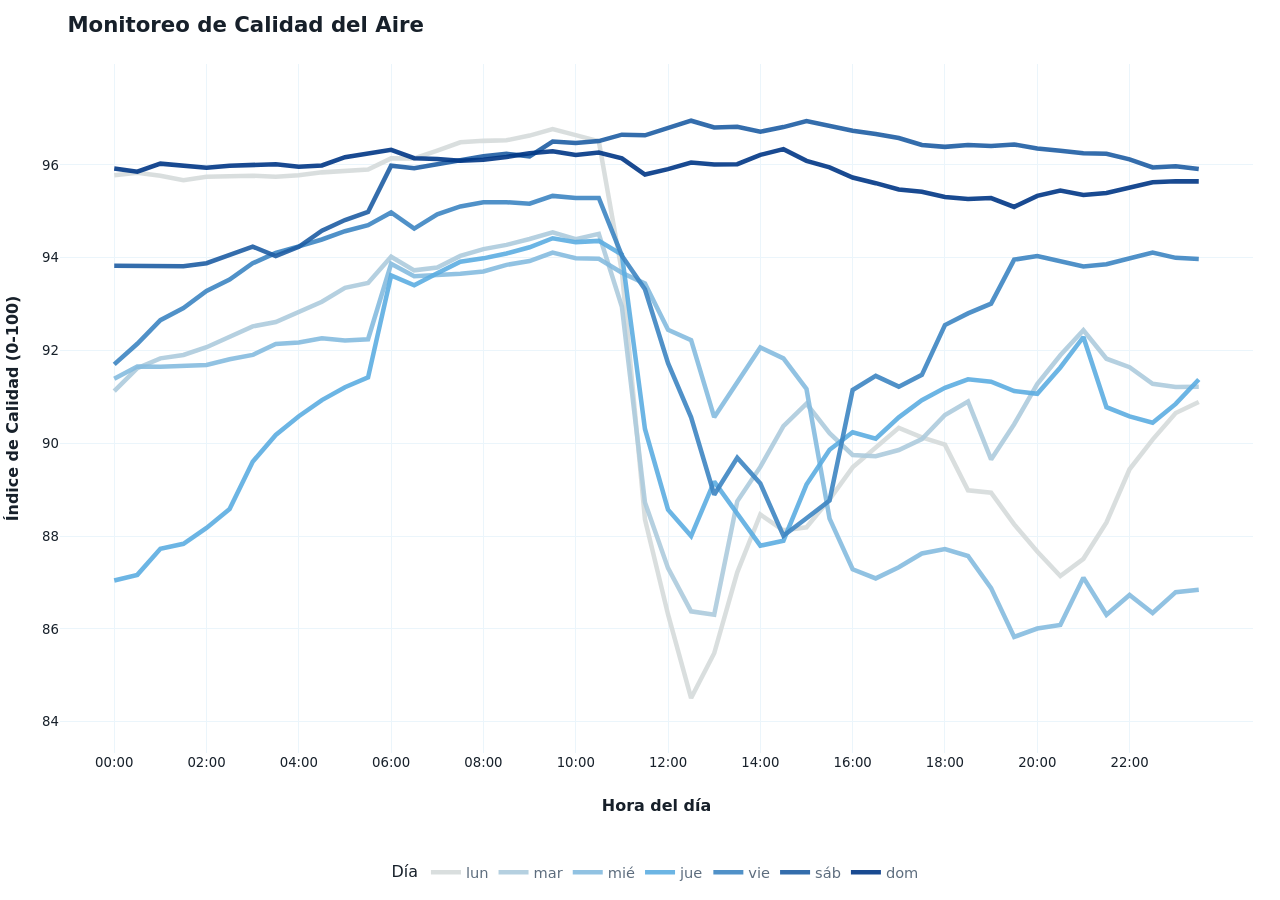
==== results/grafico_calidad_aire_sala7.html @ f031803d "Charts of results." ====
<!DOCTYPE html>
<html>
<head>
<meta charset="utf-8" />
<title>plotly</title>
<style type="text/css">@layer htmltools {
.html-fill-container {
display: flex;
flex-direction: column;

min-height: 0;
min-width: 0;
}
.html-fill-container > .html-fill-item {

flex: 1 1 auto;
min-height: 0;
min-width: 0;
}
.html-fill-container > :not(.html-fill-item) {

flex: 0 0 auto;
}
}
</style>
<script>(function() {
  // If window.HTMLWidgets is already defined, then use it; otherwise create a
  // new object. This allows preceding code to set options that affect the
  // initialization process (though none currently exist).
  window.HTMLWidgets = window.HTMLWidgets || {};

  // See if we're running in a viewer pane. If not, we're in a web browser.
  var viewerMode = window.HTMLWidgets.viewerMode =
      /\bviewer_pane=1\b/.test(window.location);

  // See if we're running in Shiny mode. If not, it's a static document.
  // Note that static widgets can appear in both Shiny and static modes, but
  // obviously, Shiny widgets can only appear in Shiny apps/documents.
  var shinyMode = window.HTMLWidgets.shinyMode =
      typeof(window.Shiny) !== "undefined" && !!window.Shiny.outputBindings;

  // We can't count on jQuery being available, so we implement our own
  // version if necessary.
  function querySelectorAll(scope, selector) {
    if (typeof(jQuery) !== "undefined" && scope instanceof jQuery) {
      return scope.find(selector);
    }
    if (scope.querySelectorAll) {
      return scope.querySelectorAll(selector);
    }
  }

  function asArray(value) {
    if (value === null)
      return [];
    if ($.isArray(value))
      return value;
    return [value];
  }

  // Implement jQuery's extend
  function extend(target /*, ... */) {
    if (arguments.length == 1) {
      return target;
    }
    for (var i = 1; i < arguments.length; i++) {
      var source = arguments[i];
      for (var prop in source) {
        if (source.hasOwnProperty(prop)) {
          target[prop] = source[prop];
        }
      }
    }
    return target;
  }

  // IE8 doesn't support Array.forEach.
  function forEach(values, callback, thisArg) {
    if (values.forEach) {
      values.forEach(callback, thisArg);
    } else {
      for (var i = 0; i < values.length; i++) {
        callback.call(thisArg, values[i], i, values);
      }
    }
  }

  // Replaces the specified method with the return value of funcSource.
  //
  // Note that funcSource should not BE the new method, it should be a function
  // that RETURNS the new method. funcSource receives a single argument that is
  // the overridden method, it can be called from the new method. The overridden
  // method can be called like a regular function, it has the target permanently
  // bound to it so "this" will work correctly.
  function overrideMethod(target, methodName, funcSource) {
    var superFunc = target[methodName] || function() {};
    var superFuncBound = function() {
      return superFunc.apply(target, arguments);
    };
    target[methodName] = funcSource(superFuncBound);
  }

  // Add a method to delegator that, when invoked, calls
  // delegatee.methodName. If there is no such method on
  // the delegatee, but there was one on delegator before
  // delegateMethod was called, then the original version
  // is invoked instead.
  // For example:
  //
  // var a = {
  //   method1: function() { console.log('a1'); }
  //   method2: function() { console.log('a2'); }
  // };
  // var b = {
  //   method1: function() { console.log('b1'); }
  // };
  // delegateMethod(a, b, "method1");
  // delegateMethod(a, b, "method2");
  // a.method1();
  // a.method2();
  //
  // The output would be "b1", "a2".
  function delegateMethod(delegator, delegatee, methodName) {
    var inherited = delegator[methodName];
    delegator[methodName] = function() {
      var target = delegatee;
      var method = delegatee[methodName];

      // The method doesn't exist on the delegatee. Instead,
      // call the method on the delegator, if it exists.
      if (!method) {
        target = delegator;
        method = inherited;
      }

      if (method) {
        return method.apply(target, arguments);
      }
    };
  }

  // Implement a vague facsimilie of jQuery's data method
  function elementData(el, name, value) {
    if (arguments.length == 2) {
      return el["htmlwidget_data_" + name];
    } else if (arguments.length == 3) {
      el["htmlwidget_data_" + name] = value;
      return el;
    } else {
      throw new Error("Wrong number of arguments for elementData: " +
        arguments.length);
    }
  }

  // http://stackoverflow.com/questions/3446170/escape-string-for-use-in-javascript-regex
  function escapeRegExp(str) {
    return str.replace(/[\-\[\]\/\{\}\(\)\*\+\?\.\\\^\$\|]/g, "\\$&");
  }

  function hasClass(el, className) {
    var re = new RegExp("\\b" + escapeRegExp(className) + "\\b");
    return re.test(el.className);
  }

  // elements - array (or array-like object) of HTML elements
  // className - class name to test for
  // include - if true, only return elements with given className;
  //   if false, only return elements *without* given className
  function filterByClass(elements, className, include) {
    var results = [];
    for (var i = 0; i < elements.length; i++) {
      if (hasClass(elements[i], className) == include)
        results.push(elements[i]);
    }
    return results;
  }

  function on(obj, eventName, func) {
    if (obj.addEventListener) {
      obj.addEventListener(eventName, func, false);
    } else if (obj.attachEvent) {
      obj.attachEvent(eventName, func);
    }
  }

  function off(obj, eventName, func) {
    if (obj.removeEventListener)
      obj.removeEventListener(eventName, func, false);
    else if (obj.detachEvent) {
      obj.detachEvent(eventName, func);
    }
  }

  // Translate array of values to top/right/bottom/left, as usual with
  // the "padding" CSS property
  // https://developer.mozilla.org/en-US/docs/Web/CSS/padding
  function unpackPadding(value) {
    if (typeof(value) === "number")
      value = [value];
    if (value.length === 1) {
      return {top: value[0], right: value[0], bottom: value[0], left: value[0]};
    }
    if (value.length === 2) {
      return {top: value[0], right: value[1], bottom: value[0], left: value[1]};
    }
    if (value.length === 3) {
      return {top: value[0], right: value[1], bottom: value[2], left: value[1]};
    }
    if (value.length === 4) {
      return {top: value[0], right: value[1], bottom: value[2], left: value[3]};
    }
  }

  // Convert an unpacked padding object to a CSS value
  function paddingToCss(paddingObj) {
    return paddingObj.top + "px " + paddingObj.right + "px " + paddingObj.bottom + "px " + paddingObj.left + "px";
  }

  // Makes a number suitable for CSS
  function px(x) {
    if (typeof(x) === "number")
      return x + "px";
    else
      return x;
  }

  // Retrieves runtime widget sizing information for an element.
  // The return value is either null, or an object with fill, padding,
  // defaultWidth, defaultHeight fields.
  function sizingPolicy(el) {
    var sizingEl = document.querySelector("script[data-for='" + el.id + "'][type='application/htmlwidget-sizing']");
    if (!sizingEl)
      return null;
    var sp = JSON.parse(sizingEl.textContent || sizingEl.text || "{}");
    if (viewerMode) {
      return sp.viewer;
    } else {
      return sp.browser;
    }
  }

  // @param tasks Array of strings (or falsy value, in which case no-op).
  //   Each element must be a valid JavaScript expression that yields a
  //   function. Or, can be an array of objects with "code" and "data"
  //   properties; in this case, the "code" property should be a string
  //   of JS that's an expr that yields a function, and "data" should be
  //   an object that will be added as an additional argument when that
  //   function is called.
  // @param target The object that will be "this" for each function
  //   execution.
  // @param args Array of arguments to be passed to the functions. (The
  //   same arguments will be passed to all functions.)
  function evalAndRun(tasks, target, args) {
    if (tasks) {
      forEach(tasks, function(task) {
        var theseArgs = args;
        if (typeof(task) === "object") {
          theseArgs = theseArgs.concat([task.data]);
          task = task.code;
        }
        var taskFunc = tryEval(task);
        if (typeof(taskFunc) !== "function") {
          throw new Error("Task must be a function! Source:\n" + task);
        }
        taskFunc.apply(target, theseArgs);
      });
    }
  }

  // Attempt eval() both with and without enclosing in parentheses.
  // Note that enclosing coerces a function declaration into
  // an expression that eval() can parse
  // (otherwise, a SyntaxError is thrown)
  function tryEval(code) {
    var result = null;
    try {
      result = eval("(" + code + ")");
    } catch(error) {
      if (!(error instanceof SyntaxError)) {
        throw error;
      }
      try {
        result = eval(code);
      } catch(e) {
        if (e instanceof SyntaxError) {
          throw error;
        } else {
          throw e;
        }
      }
    }
    return result;
  }

  function initSizing(el) {
    var sizing = sizingPolicy(el);
    if (!sizing)
      return;

    var cel = document.getElementById("htmlwidget_container");
    if (!cel)
      return;

    if (typeof(sizing.padding) !== "undefined") {
      document.body.style.margin = "0";
      document.body.style.padding = paddingToCss(unpackPadding(sizing.padding));
    }

    if (sizing.fill) {
      document.body.style.overflow = "hidden";
      document.body.style.width = "100%";
      document.body.style.height = "100%";
      document.documentElement.style.width = "100%";
      document.documentElement.style.height = "100%";
      cel.style.position = "absolute";
      var pad = unpackPadding(sizing.padding);
      cel.style.top = pad.top + "px";
      cel.style.right = pad.right + "px";
      cel.style.bottom = pad.bottom + "px";
      cel.style.left = pad.left + "px";
      el.style.width = "100%";
      el.style.height = "100%";

      return {
        getWidth: function() { return cel.getBoundingClientRect().width; },
        getHeight: function() { return cel.getBoundingClientRect().height; }
      };

    } else {
      el.style.width = px(sizing.width);
      el.style.height = px(sizing.height);

      return {
        getWidth: function() { return cel.getBoundingClientRect().width; },
        getHeight: function() { return cel.getBoundingClientRect().height; }
      };
    }
  }

  // Default implementations for methods
  var defaults = {
    find: function(scope) {
      return querySelectorAll(scope, "." + this.name);
    },
    renderError: function(el, err) {
      var $el = $(el);

      this.clearError(el);

      // Add all these error classes, as Shiny does
      var errClass = "shiny-output-error";
      if (err.type !== null) {
        // use the classes of the error condition as CSS class names
        errClass = errClass + " " + $.map(asArray(err.type), function(type) {
          return errClass + "-" + type;
        }).join(" ");
      }
      errClass = errClass + " htmlwidgets-error";

      // Is el inline or block? If inline or inline-block, just display:none it
      // and add an inline error.
      var display = $el.css("display");
      $el.data("restore-display-mode", display);

      if (display === "inline" || display === "inline-block") {
        $el.hide();
        if (err.message !== "") {
          var errorSpan = $("<span>").addClass(errClass);
          errorSpan.text(err.message);
          $el.after(errorSpan);
        }
      } else if (display === "block") {
        // If block, add an error just after the el, set visibility:none on the
        // el, and position the error to be on top of the el.
        // Mark it with a unique ID and CSS class so we can remove it later.
        $el.css("visibility", "hidden");
        if (err.message !== "") {
          var errorDiv = $("<div>").addClass(errClass).css("position", "absolute")
            .css("top", el.offsetTop)
            .css("left", el.offsetLeft)
            // setting width can push out the page size, forcing otherwise
            // unnecessary scrollbars to appear and making it impossible for
            // the element to shrink; so use max-width instead
            .css("maxWidth", el.offsetWidth)
            .css("height", el.offsetHeight);
          errorDiv.text(err.message);
          $el.after(errorDiv);

          // Really dumb way to keep the size/position of the error in sync with
          // the parent element as the window is resized or whatever.
          var intId = setInterval(function() {
            if (!errorDiv[0].parentElement) {
              clearInterval(intId);
              return;
            }
            errorDiv
              .css("top", el.offsetTop)
              .css("left", el.offsetLeft)
              .css("maxWidth", el.offsetWidth)
              .css("height", el.offsetHeight);
          }, 500);
        }
      }
    },
    clearError: function(el) {
      var $el = $(el);
      var display = $el.data("restore-display-mode");
      $el.data("restore-display-mode", null);

      if (display === "inline" || display === "inline-block") {
        if (display)
          $el.css("display", display);
        $(el.nextSibling).filter(".htmlwidgets-error").remove();
      } else if (display === "block"){
        $el.css("visibility", "inherit");
        $(el.nextSibling).filter(".htmlwidgets-error").remove();
      }
    },
    sizing: {}
  };

  // Called by widget bindings to register a new type of widget. The definition
  // object can contain the following properties:
  // - name (required) - A string indicating the binding name, which will be
  //   used by default as the CSS classname to look for.
  // - initialize (optional) - A function(el) that will be called once per
  //   widget element; if a value is returned, it will be passed as the third
  //   value to renderValue.
  // - renderValue (required) - A function(el, data, initValue) that will be
  //   called with data. Static contexts will cause this to be called once per
  //   element; Shiny apps will cause this to be called multiple times per
  //   element, as the data changes.
  window.HTMLWidgets.widget = function(definition) {
    if (!definition.name) {
      throw new Error("Widget must have a name");
    }
    if (!definition.type) {
      throw new Error("Widget must have a type");
    }
    // Currently we only support output widgets
    if (definition.type !== "output") {
      throw new Error("Unrecognized widget type '" + definition.type + "'");
    }
    // TODO: Verify that .name is a valid CSS classname

    // Support new-style instance-bound definitions. Old-style class-bound
    // definitions have one widget "object" per widget per type/class of
    // widget; the renderValue and resize methods on such widget objects
    // take el and instance arguments, because the widget object can't
    // store them. New-style instance-bound definitions have one widget
    // object per widget instance; the definition that's passed in doesn't
    // provide renderValue or resize methods at all, just the single method
    //   factory(el, width, height)
    // which returns an object that has renderValue(x) and resize(w, h).
    // This enables a far more natural programming style for the widget
    // author, who can store per-instance state using either OO-style
    // instance fields or functional-style closure variables (I guess this
    // is in contrast to what can only be called C-style pseudo-OO which is
    // what we required before).
    if (definition.factory) {
      definition = createLegacyDefinitionAdapter(definition);
    }

    if (!definition.renderValue) {
      throw new Error("Widget must have a renderValue function");
    }

    // For static rendering (non-Shiny), use a simple widget registration
    // scheme. We also use this scheme for Shiny apps/documents that also
    // contain static widgets.
    window.HTMLWidgets.widgets = window.HTMLWidgets.widgets || [];
    // Merge defaults into the definition; don't mutate the original definition.
    var staticBinding = extend({}, defaults, definition);
    overrideMethod(staticBinding, "find", function(superfunc) {
      return function(scope) {
        var results = superfunc(scope);
        // Filter out Shiny outputs, we only want the static kind
        return filterByClass(results, "html-widget-output", false);
      };
    });
    window.HTMLWidgets.widgets.push(staticBinding);

    if (shinyMode) {
      // Shiny is running. Register the definition with an output binding.
      // The definition itself will not be the output binding, instead
      // we will make an output binding object that delegates to the
      // definition. This is because we foolishly used the same method
      // name (renderValue) for htmlwidgets definition and Shiny bindings
      // but they actually have quite different semantics (the Shiny
      // bindings receive data that includes lots of metadata that it
      // strips off before calling htmlwidgets renderValue). We can't
      // just ignore the difference because in some widgets it's helpful
      // to call this.renderValue() from inside of resize(), and if
      // we're not delegating, then that call will go to the Shiny
      // version instead of the htmlwidgets version.

      // Merge defaults with definition, without mutating either.
      var bindingDef = extend({}, defaults, definition);

      // This object will be our actual Shiny binding.
      var shinyBinding = new Shiny.OutputBinding();

      // With a few exceptions, we'll want to simply use the bindingDef's
      // version of methods if they are available, otherwise fall back to
      // Shiny's defaults. NOTE: If Shiny's output bindings gain additional
      // methods in the future, and we want them to be overrideable by
      // HTMLWidget binding definitions, then we'll need to add them to this
      // list.
      delegateMethod(shinyBinding, bindingDef, "getId");
      delegateMethod(shinyBinding, bindingDef, "onValueChange");
      delegateMethod(shinyBinding, bindingDef, "onValueError");
      delegateMethod(shinyBinding, bindingDef, "renderError");
      delegateMethod(shinyBinding, bindingDef, "clearError");
      delegateMethod(shinyBinding, bindingDef, "showProgress");

      // The find, renderValue, and resize are handled differently, because we
      // want to actually decorate the behavior of the bindingDef methods.

      shinyBinding.find = function(scope) {
        var results = bindingDef.find(scope);

        // Only return elements that are Shiny outputs, not static ones
        var dynamicResults = results.filter(".html-widget-output");

        // It's possible that whatever caused Shiny to think there might be
        // new dynamic outputs, also caused there to be new static outputs.
        // Since there might be lots of different htmlwidgets bindings, we
        // schedule execution for later--no need to staticRender multiple
        // times.
        if (results.length !== dynamicResults.length)
          scheduleStaticRender();

        return dynamicResults;
      };

      // Wrap renderValue to handle initialization, which unfortunately isn't
      // supported natively by Shiny at the time of this writing.

      shinyBinding.renderValue = function(el, data) {
        Shiny.renderDependencies(data.deps);
        // Resolve strings marked as javascript literals to objects
        if (!(data.evals instanceof Array)) data.evals = [data.evals];
        for (var i = 0; data.evals && i < data.evals.length; i++) {
          window.HTMLWidgets.evaluateStringMember(data.x, data.evals[i]);
        }
        if (!bindingDef.renderOnNullValue) {
          if (data.x === null) {
            el.style.visibility = "hidden";
            return;
          } else {
            el.style.visibility = "inherit";
          }
        }
        if (!elementData(el, "initialized")) {
          initSizing(el);

          elementData(el, "initialized", true);
          if (bindingDef.initialize) {
            var rect = el.getBoundingClientRect();
            var result = bindingDef.initialize(el, rect.width, rect.height);
            elementData(el, "init_result", result);
          }
        }
        bindingDef.renderValue(el, data.x, elementData(el, "init_result"));
        evalAndRun(data.jsHooks.render, elementData(el, "init_result"), [el, data.x]);
      };

      // Only override resize if bindingDef implements it
      if (bindingDef.resize) {
        shinyBinding.resize = function(el, width, height) {
          // Shiny can call resize before initialize/renderValue have been
          // called, which doesn't make sense for widgets.
          if (elementData(el, "initialized")) {
            bindingDef.resize(el, width, height, elementData(el, "init_result"));
          }
        };
      }

      Shiny.outputBindings.register(shinyBinding, bindingDef.name);
    }
  };

  var scheduleStaticRenderTimerId = null;
  function scheduleStaticRender() {
    if (!scheduleStaticRenderTimerId) {
      scheduleStaticRenderTimerId = setTimeout(function() {
        scheduleStaticRenderTimerId = null;
        window.HTMLWidgets.staticRender();
      }, 1);
    }
  }

  // Render static widgets after the document finishes loading
  // Statically render all elements that are of this widget's class
  window.HTMLWidgets.staticRender = function() {
    var bindings = window.HTMLWidgets.widgets || [];
    forEach(bindings, function(binding) {
      var matches = binding.find(document.documentElement);
      forEach(matches, function(el) {
        var sizeObj = initSizing(el, binding);

        var getSize = function(el) {
          if (sizeObj) {
            return {w: sizeObj.getWidth(), h: sizeObj.getHeight()}
          } else {
            var rect = el.getBoundingClientRect();
            return {w: rect.width, h: rect.height}
          }
        };

        if (hasClass(el, "html-widget-static-bound"))
          return;
        el.className = el.className + " html-widget-static-bound";

        var initResult;
        if (binding.initialize) {
          var size = getSize(el);
          initResult = binding.initialize(el, size.w, size.h);
          elementData(el, "init_result", initResult);
        }

        if (binding.resize) {
          var lastSize = getSize(el);
          var resizeHandler = function(e) {
            var size = getSize(el);
            if (size.w === 0 && size.h === 0)
              return;
            if (size.w === lastSize.w && size.h === lastSize.h)
              return;
            lastSize = size;
            binding.resize(el, size.w, size.h, initResult);
          };

          on(window, "resize", resizeHandler);

          // This is needed for cases where we're running in a Shiny
          // app, but the widget itself is not a Shiny output, but
          // rather a simple static widget. One example of this is
          // an rmarkdown document that has runtime:shiny and widget
          // that isn't in a render function. Shiny only knows to
          // call resize handlers for Shiny outputs, not for static
          // widgets, so we do it ourselves.
          if (window.jQuery) {
            window.jQuery(document).on(
              "shown.htmlwidgets shown.bs.tab.htmlwidgets shown.bs.collapse.htmlwidgets",
              resizeHandler
            );
            window.jQuery(document).on(
              "hidden.htmlwidgets hidden.bs.tab.htmlwidgets hidden.bs.collapse.htmlwidgets",
              resizeHandler
            );
          }

          // This is needed for the specific case of ioslides, which
          // flips slides between display:none and display:block.
          // Ideally we would not have to have ioslide-specific code
          // here, but rather have ioslides raise a generic event,
          // but the rmarkdown package just went to CRAN so the
          // window to getting that fixed may be long.
          if (window.addEventListener) {
            // It's OK to limit this to window.addEventListener
            // browsers because ioslides itself only supports
            // such browsers.
            on(document, "slideenter", resizeHandler);
            on(document, "slideleave", resizeHandler);
          }
        }

        var scriptData = document.querySelector("script[data-for='" + el.id + "'][type='application/json']");
        if (scriptData) {
          var data = JSON.parse(scriptData.textContent || scriptData.text);
          // Resolve strings marked as javascript literals to objects
          if (!(data.evals instanceof Array)) data.evals = [data.evals];
          for (var k = 0; data.evals && k < data.evals.length; k++) {
            window.HTMLWidgets.evaluateStringMember(data.x, data.evals[k]);
          }
          binding.renderValue(el, data.x, initResult);
          evalAndRun(data.jsHooks.render, initResult, [el, data.x]);
        }
      });
    });

    invokePostRenderHandlers();
  }


  function has_jQuery3() {
    if (!window.jQuery) {
      return false;
    }
    var $version = window.jQuery.fn.jquery;
    var $major_version = parseInt($version.split(".")[0]);
    return $major_version >= 3;
  }

  /*
  / Shiny 1.4 bumped jQuery from 1.x to 3.x which means jQuery's
  / on-ready handler (i.e., $(fn)) is now asyncronous (i.e., it now
  / really means $(setTimeout(fn)).
  / https://jquery.com/upgrade-guide/3.0/#breaking-change-document-ready-handlers-are-now-asynchronous
  /
  / Since Shiny uses $() to schedule initShiny, shiny>=1.4 calls initShiny
  / one tick later than it did before, which means staticRender() is
  / called renderValue() earlier than (advanced) widget authors might be expecting.
  / https://github.com/rstudio/shiny/issues/2630
  /
  / For a concrete example, leaflet has some methods (e.g., updateBounds)
  / which reference Shiny methods registered in initShiny (e.g., setInputValue).
  / Since leaflet is privy to this life-cycle, it knows to use setTimeout() to
  / delay execution of those methods (until Shiny methods are ready)
  / https://github.com/rstudio/leaflet/blob/18ec981/javascript/src/index.js#L266-L268
  /
  / Ideally widget authors wouldn't need to use this setTimeout() hack that
  / leaflet uses to call Shiny methods on a staticRender(). In the long run,
  / the logic initShiny should be broken up so that method registration happens
  / right away, but binding happens later.
  */
  function maybeStaticRenderLater() {
    if (shinyMode && has_jQuery3()) {
      window.jQuery(window.HTMLWidgets.staticRender);
    } else {
      window.HTMLWidgets.staticRender();
    }
  }

  if (document.addEventListener) {
    document.addEventListener("DOMContentLoaded", function() {
      document.removeEventListener("DOMContentLoaded", arguments.callee, false);
      maybeStaticRenderLater();
    }, false);
  } else if (document.attachEvent) {
    document.attachEvent("onreadystatechange", function() {
      if (document.readyState === "complete") {
        document.detachEvent("onreadystatechange", arguments.callee);
        maybeStaticRenderLater();
      }
    });
  }


  window.HTMLWidgets.getAttachmentUrl = function(depname, key) {
    // If no key, default to the first item
    if (typeof(key) === "undefined")
      key = 1;

    var link = document.getElementById(depname + "-" + key + "-attachment");
    if (!link) {
      throw new Error("Attachment " + depname + "/" + key + " not found in document");
    }
    return link.getAttribute("href");
  };

  window.HTMLWidgets.dataframeToD3 = function(df) {
    var names = [];
    var length;
    for (var name in df) {
        if (df.hasOwnProperty(name))
            names.push(name);
        if (typeof(df[name]) !== "object" || typeof(df[name].length) === "undefined") {
            throw new Error("All fields must be arrays");
        } else if (typeof(length) !== "undefined" && length !== df[name].length) {
            throw new Error("All fields must be arrays of the same length");
        }
        length = df[name].length;
    }
    var results = [];
    var item;
    for (var row = 0; row < length; row++) {
        item = {};
        for (var col = 0; col < names.length; col++) {
            item[names[col]] = df[names[col]][row];
        }
        results.push(item);
    }
    return results;
  };

  window.HTMLWidgets.transposeArray2D = function(array) {
      if (array.length === 0) return array;
      var newArray = array[0].map(function(col, i) {
          return array.map(function(row) {
              return row[i]
          })
      });
      return newArray;
  };
  // Split value at splitChar, but allow splitChar to be escaped
  // using escapeChar. Any other characters escaped by escapeChar
  // will be included as usual (including escapeChar itself).
  function splitWithEscape(value, splitChar, escapeChar) {
    var results = [];
    var escapeMode = false;
    var currentResult = "";
    for (var pos = 0; pos < value.length; pos++) {
      if (!escapeMode) {
        if (value[pos] === splitChar) {
          results.push(currentResult);
          currentResult = "";
        } else if (value[pos] === escapeChar) {
          escapeMode = true;
        } else {
          currentResult += value[pos];
        }
      } else {
        currentResult += value[pos];
        escapeMode = false;
      }
    }
    if (currentResult !== "") {
      results.push(currentResult);
    }
    return results;
  }
  // Function authored by Yihui/JJ Allaire
  window.HTMLWidgets.evaluateStringMember = function(o, member) {
    var parts = splitWithEscape(member, '.', '\\');
    for (var i = 0, l = parts.length; i < l; i++) {
      var part = parts[i];
      // part may be a character or 'numeric' member name
      if (o !== null && typeof o === "object" && part in o) {
        if (i == (l - 1)) { // if we are at the end of the line then evalulate
          if (typeof o[part] === "string")
            o[part] = tryEval(o[part]);
        } else { // otherwise continue to next embedded object
          o = o[part];
        }
      }
    }
  };

  // Retrieve the HTMLWidget instance (i.e. the return value of an
  // HTMLWidget binding's initialize() or factory() function)
  // associated with an element, or null if none.
  window.HTMLWidgets.getInstance = function(el) {
    return elementData(el, "init_result");
  };

  // Finds the first element in the scope that matches the selector,
  // and returns the HTMLWidget instance (i.e. the return value of
  // an HTMLWidget binding's initialize() or factory() function)
  // associated with that element, if any. If no element matches the
  // selector, or the first matching element has no HTMLWidget
  // instance associated with it, then null is returned.
  //
  // The scope argument is optional, and defaults to window.document.
  window.HTMLWidgets.find = function(scope, selector) {
    if (arguments.length == 1) {
      selector = scope;
      scope = document;
    }

    var el = scope.querySelector(selector);
    if (el === null) {
      return null;
    } else {
      return window.HTMLWidgets.getInstance(el);
    }
  };

  // Finds all elements in the scope that match the selector, and
  // returns the HTMLWidget instances (i.e. the return values of
  // an HTMLWidget binding's initialize() or factory() function)
  // associated with the elements, in an array. If elements that
  // match the selector don't have an associated HTMLWidget
  // instance, the returned array will contain nulls.
  //
  // The scope argument is optional, and defaults to window.document.
  window.HTMLWidgets.findAll = function(scope, selector) {
    if (arguments.length == 1) {
      selector = scope;
      scope = document;
    }

    var nodes = scope.querySelectorAll(selector);
    var results = [];
    for (var i = 0; i < nodes.length; i++) {
      results.push(window.HTMLWidgets.getInstance(nodes[i]));
    }
    return results;
  };

  var postRenderHandlers = [];
  function invokePostRenderHandlers() {
    while (postRenderHandlers.length) {
      var handler = postRenderHandlers.shift();
      if (handler) {
        handler();
      }
    }
  }

  // Register the given callback function to be invoked after the
  // next time static widgets are rendered.
  window.HTMLWidgets.addPostRenderHandler = function(callback) {
    postRenderHandlers.push(callback);
  };

  // Takes a new-style instance-bound definition, and returns an
  // old-style class-bound definition. This saves us from having
  // to rewrite all the logic in this file to accomodate both
  // types of definitions.
  function createLegacyDefinitionAdapter(defn) {
    var result = {
      name: defn.name,
      type: defn.type,
      initialize: function(el, width, height) {
        return defn.factory(el, width, height);
      },
      renderValue: function(el, x, instance) {
        return instance.renderValue(x);
      },
      resize: function(el, width, height, instance) {
        return instance.resize(width, height);
      }
    };

    if (defn.find)
      result.find = defn.find;
    if (defn.renderError)
      result.renderError = defn.renderError;
    if (defn.clearError)
      result.clearError = defn.clearError;

    return result;
  }
})();
</script>
<script>
HTMLWidgets.widget({
  name: "plotly",
  type: "output",

  initialize: function(el, width, height) {
    return {};
  },

  resize: function(el, width, height, instance) {
    if (instance.autosize) {
      var width = instance.width || width;
      var height = instance.height || height;
      Plotly.relayout(el.id, {width: width, height: height});
    }
  },  
  
  renderValue: function(el, x, instance) {
    
    // Plotly.relayout() mutates the plot input object, so make sure to 
    // keep a reference to the user-supplied width/height *before*
    // we call Plotly.plot();
    var lay = x.layout || {};
    instance.width = lay.width;
    instance.height = lay.height;
    instance.autosize = lay.autosize || true;
    
    /* 
    / 'inform the world' about highlighting options this is so other
    / crosstalk libraries have a chance to respond to special settings 
    / such as persistent selection. 
    / AFAIK, leaflet is the only library with such intergration
    / https://github.com/rstudio/leaflet/pull/346/files#diff-ad0c2d51ce5fdf8c90c7395b102f4265R154
    */
    var ctConfig = crosstalk.var('plotlyCrosstalkOpts').set(x.highlight);
      
    if (typeof(window) !== "undefined") {
      // make sure plots don't get created outside the network (for on-prem)
      window.PLOTLYENV = window.PLOTLYENV || {};
      window.PLOTLYENV.BASE_URL = x.base_url;
      
      // Enable persistent selection when shift key is down
      // https://stackoverflow.com/questions/1828613/check-if-a-key-is-down
      var persistOnShift = function(e) {
        if (!e) window.event;
        if (e.shiftKey) { 
          x.highlight.persistent = true; 
          x.highlight.persistentShift = true;
        } else {
          x.highlight.persistent = false; 
          x.highlight.persistentShift = false;
        }
      };
      
      // Only relevant if we haven't forced persistent mode at command line
      if (!x.highlight.persistent) {
        window.onmousemove = persistOnShift;
      }
    }

    var graphDiv = document.getElementById(el.id);
    
    // TODO: move the control panel injection strategy inside here...
    HTMLWidgets.addPostRenderHandler(function() {
      
      // lower the z-index of the modebar to prevent it from highjacking hover
      // (TODO: do this via CSS?)
      // https://github.com/ropensci/plotly/issues/956
      // https://www.w3schools.com/jsref/prop_style_zindex.asp
      var modebars = document.querySelectorAll(".js-plotly-plot .plotly .modebar");
      for (var i = 0; i < modebars.length; i++) {
        modebars[i].style.zIndex = 1;
      }
    });
      
      // inject a "control panel" holding selectize/dynamic color widget(s)
    if ((x.selectize || x.highlight.dynamic) && !instance.plotly) {
      var flex = document.createElement("div");
      flex.class = "plotly-crosstalk-control-panel";
      flex.style = "display: flex; flex-wrap: wrap";
      
      // inject the colourpicker HTML container into the flexbox
      if (x.highlight.dynamic) {
        var pickerDiv = document.createElement("div");
        
        var pickerInput = document.createElement("input");
        pickerInput.id = el.id + "-colourpicker";
        pickerInput.placeholder = "asdasd";
        
        var pickerLabel = document.createElement("label");
        pickerLabel.for = pickerInput.id;
        pickerLabel.innerHTML = "Brush color&nbsp;&nbsp;";
        
        pickerDiv.appendChild(pickerLabel);
        pickerDiv.appendChild(pickerInput);
        flex.appendChild(pickerDiv);
      }
      
      // inject selectize HTML containers (one for every crosstalk group)
      if (x.selectize) {
        var ids = Object.keys(x.selectize);
        
        for (var i = 0; i < ids.length; i++) {
          var container = document.createElement("div");
          container.id = ids[i];
          container.style = "width: 80%; height: 10%";
          container.class = "form-group crosstalk-input-plotly-highlight";
          
          var label = document.createElement("label");
          label.for = ids[i];
          label.innerHTML = x.selectize[ids[i]].group;
          label.class = "control-label";
          
          var selectDiv = document.createElement("div");
          var select = document.createElement("select");
          select.multiple = true;
          
          selectDiv.appendChild(select);
          container.appendChild(label);
          container.appendChild(selectDiv);
          flex.appendChild(container);
        }
      }
      
      // finally, insert the flexbox inside the htmlwidget container,
      // but before the plotly graph div
      graphDiv.parentElement.insertBefore(flex, graphDiv);
      
      if (x.highlight.dynamic) {
        var picker = $("#" + pickerInput.id);
        var colors = x.highlight.color || [];
        // TODO: let users specify options?
        var opts = {
          value: colors[0],
          showColour: "both",
          palette: "limited",
          allowedCols: colors.join(" "),
          width: "20%",
          height: "10%"
        };
        picker.colourpicker({changeDelay: 0});
        picker.colourpicker("settings", opts);
        picker.colourpicker("value", opts.value);
        // inform crosstalk about a change in the current selection colour
        var grps = x.highlight.ctGroups || [];
        for (var i = 0; i < grps.length; i++) {
          crosstalk.group(grps[i]).var('plotlySelectionColour')
            .set(picker.colourpicker('value'));
        }
        picker.on("change", function() {
          for (var i = 0; i < grps.length; i++) {
            crosstalk.group(grps[i]).var('plotlySelectionColour')
              .set(picker.colourpicker('value'));
          }
        });
      }
    }
    
    // if no plot exists yet, create one with a particular configuration
    if (!instance.plotly) {
      
      var plot = Plotly.newPlot(graphDiv, x);
      instance.plotly = true;
      
    } else if (x.layout.transition) {
      
      var plot = Plotly.react(graphDiv, x);
    
    } else {
      
      // this is essentially equivalent to Plotly.newPlot(), but avoids creating 
      // a new webgl context
      // https://github.com/plotly/plotly.js/blob/2b24f9def901831e61282076cf3f835598d56f0e/src/plot_api/plot_api.js#L531-L532

      // TODO: restore crosstalk selections?
      Plotly.purge(graphDiv);
      // TODO: why is this necessary to get crosstalk working?
      graphDiv.data = undefined;
      graphDiv.layout = undefined;
      var plot = Plotly.newPlot(graphDiv, x);
    }
    
    // Trigger plotly.js calls defined via `plotlyProxy()`
    plot.then(function() {
      if (HTMLWidgets.shinyMode) {
        Shiny.addCustomMessageHandler("plotly-calls", function(msg) {
          var gd = document.getElementById(msg.id);
          if (!gd) {
            throw new Error("Couldn't find plotly graph with id: " + msg.id);
          }
          // This isn't an official plotly.js method, but it's the only current way to 
          // change just the configuration of a plot 
          // https://community.plot.ly/t/update-config-function/9057
          if (msg.method == "reconfig") {
            Plotly.react(gd, gd.data, gd.layout, msg.args);
            return;
          }
          if (!Plotly[msg.method]) {
            throw new Error("Unknown method " + msg.method);
          }
          var args = [gd].concat(msg.args);
          Plotly[msg.method].apply(null, args);
        });
      }
      
      // plotly's mapbox API doesn't currently support setting bounding boxes
      // https://www.mapbox.com/mapbox-gl-js/example/fitbounds/
      // so we do this manually...
      // TODO: make sure this triggers on a redraw and relayout as well as on initial draw
      var mapboxIDs = graphDiv._fullLayout._subplots.mapbox || [];
      for (var i = 0; i < mapboxIDs.length; i++) {
        var id = mapboxIDs[i];
        var mapOpts = x.layout[id] || {};
        var args = mapOpts._fitBounds || {};
        if (!args) {
          continue;
        }
        var mapObj = graphDiv._fullLayout[id]._subplot.map;
        mapObj.fitBounds(args.bounds, args.options);
      }
      
    });
    
    // Attach attributes (e.g., "key", "z") to plotly event data
    function eventDataWithKey(eventData) {
      if (eventData === undefined || !eventData.hasOwnProperty("points")) {
        return null;
      }
      return eventData.points.map(function(pt) {
        var obj = {
          curveNumber: pt.curveNumber, 
          pointNumber: pt.pointNumber, 
          x: pt.x,
          y: pt.y
        };
        
        // If 'z' is reported with the event data, then use it!
        if (pt.hasOwnProperty("z")) {
          obj.z = pt.z;
        }
        
        if (pt.hasOwnProperty("customdata")) {
          obj.customdata = pt.customdata;
        }
        
        /* 
          TL;DR: (I think) we have to select the graph div (again) to attach keys...
          
          Why? Remember that crosstalk will dynamically add/delete traces 
          (see traceManager.prototype.updateSelection() below)
          For this reason, we can't simply grab keys from x.data (like we did previously)
          Moreover, we can't use _fullData, since that doesn't include 
          unofficial attributes. It's true that click/hover events fire with 
          pt.data, but drag events don't...
        */
        var gd = document.getElementById(el.id);
        var trace = gd.data[pt.curveNumber];
        
        if (!trace._isSimpleKey) {
          var attrsToAttach = ["key"];
        } else {
          // simple keys fire the whole key
          obj.key = trace.key;
          var attrsToAttach = [];
        }
        
        for (var i = 0; i < attrsToAttach.length; i++) {
          var attr = trace[attrsToAttach[i]];
          if (Array.isArray(attr)) {
            if (typeof pt.pointNumber === "number") {
              obj[attrsToAttach[i]] = attr[pt.pointNumber];
            } else if (Array.isArray(pt.pointNumber)) {
              obj[attrsToAttach[i]] = attr[pt.pointNumber[0]][pt.pointNumber[1]];
            } else if (Array.isArray(pt.pointNumbers)) {
              obj[attrsToAttach[i]] = pt.pointNumbers.map(function(idx) { return attr[idx]; });
            }
          }
        }
        return obj;
      });
    }
    
    
    var legendEventData = function(d) {
      // if legendgroup is not relevant just return the trace
      var trace = d.data[d.curveNumber];
      if (!trace.legendgroup) return trace;
      
      // if legendgroup was specified, return all traces that match the group
      var legendgrps = d.data.map(function(trace){ return trace.legendgroup; });
      var traces = [];
      for (i = 0; i < legendgrps.length; i++) {
        if (legendgrps[i] == trace.legendgroup) {
          traces.push(d.data[i]);
        }
      }
      
      return traces;
    };

    
    // send user input event data to shiny
    if (HTMLWidgets.shinyMode && Shiny.setInputValue) {
      
      // Some events clear other input values
      // TODO: always register these?
      var eventClearMap = {
        plotly_deselect: ["plotly_selected", "plotly_selecting", "plotly_brushed", "plotly_brushing", "plotly_click"],
        plotly_unhover: ["plotly_hover"],
        plotly_doubleclick: ["plotly_click"]
      };
    
      Object.keys(eventClearMap).map(function(evt) {
        graphDiv.on(evt, function() {
          var inputsToClear = eventClearMap[evt];
          inputsToClear.map(function(input) {
            Shiny.setInputValue(input + "-" + x.source, null, {priority: "event"});
          });
        });
      });
      
      var eventDataFunctionMap = {
        plotly_click: eventDataWithKey,
        plotly_sunburstclick: eventDataWithKey,
        plotly_hover: eventDataWithKey,
        plotly_unhover: eventDataWithKey,
        // If 'plotly_selected' has already been fired, and you click
        // on the plot afterwards, this event fires `undefined`?!?
        // That might be considered a plotly.js bug, but it doesn't make 
        // sense for this input change to occur if `d` is falsy because,
        // even in the empty selection case, `d` is truthy (an object),
        // and the 'plotly_deselect' event will reset this input
        plotly_selected: function(d) { if (d) { return eventDataWithKey(d); } },
        plotly_selecting: function(d) { if (d) { return eventDataWithKey(d); } },
        plotly_brushed: function(d) {
          if (d) { return d.range ? d.range : d.lassoPoints; }
        },
        plotly_brushing: function(d) {
          if (d) { return d.range ? d.range : d.lassoPoints; }
        },
        plotly_legendclick: legendEventData,
        plotly_legenddoubleclick: legendEventData,
        plotly_clickannotation: function(d) { return d.fullAnnotation }
      };
      
      var registerShinyValue = function(event) {
        var eventDataPreProcessor = eventDataFunctionMap[event] || function(d) { return d ? d : el.id };
        // some events are unique to the R package
        var plotlyJSevent = (event == "plotly_brushed") ? "plotly_selected" : (event == "plotly_brushing") ? "plotly_selecting" : event;
        // register the event
        graphDiv.on(plotlyJSevent, function(d) {
          Shiny.setInputValue(
            event + "-" + x.source,
            JSON.stringify(eventDataPreProcessor(d)),
            {priority: "event"}
          );
        });
      }
    
      var shinyEvents = x.shinyEvents || [];
      shinyEvents.map(registerShinyValue);
    }
    
    // Given an array of {curveNumber: x, pointNumber: y} objects,
    // return a hash of {
    //   set1: {value: [key1, key2, ...], _isSimpleKey: false}, 
    //   set2: {value: [key3, key4, ...], _isSimpleKey: false}
    // }
    function pointsToKeys(points) {
      var keysBySet = {};
      for (var i = 0; i < points.length; i++) {
        
        var trace = graphDiv.data[points[i].curveNumber];
        if (!trace.key || !trace.set) {
          continue;
        }
        
        // set defaults for this keySet
        // note that we don't track the nested property (yet) since we always 
        // emit the union -- http://cpsievert.github.io/talks/20161212b/#21
        keysBySet[trace.set] = keysBySet[trace.set] || {
          value: [],
          _isSimpleKey: trace._isSimpleKey
        };
        
        // Use pointNumber by default, but aggregated traces should emit pointNumbers
        var ptNum = points[i].pointNumber;
        var hasPtNum = typeof ptNum === "number";
        var ptNum = hasPtNum ? ptNum : points[i].pointNumbers;
        
        // selecting a point of a "simple" trace means: select the 
        // entire key attached to this trace, which is useful for,
        // say clicking on a fitted line to select corresponding observations 
        var key = trace._isSimpleKey ? trace.key : Array.isArray(ptNum) ? ptNum.map(function(idx) { return trace.key[idx]; }) : trace.key[ptNum];
        // http://stackoverflow.com/questions/10865025/merge-flatten-an-array-of-arrays-in-javascript
        var keyFlat = trace._isNestedKey ? [].concat.apply([], key) : key;
        
        // TODO: better to only add new values?
        keysBySet[trace.set].value = keysBySet[trace.set].value.concat(keyFlat);
      }
      
      return keysBySet;
    }
    
    
    x.highlight.color = x.highlight.color || [];
    // make sure highlight color is an array
    if (!Array.isArray(x.highlight.color)) {
      x.highlight.color = [x.highlight.color];
    }

    var traceManager = new TraceManager(graphDiv, x.highlight);

    // Gather all *unique* sets.
    var allSets = [];
    for (var curveIdx = 0; curveIdx < x.data.length; curveIdx++) {
      var newSet = x.data[curveIdx].set;
      if (newSet) {
        if (allSets.indexOf(newSet) === -1) {
          allSets.push(newSet);
        }
      }
    }

    // register event listeners for all sets
    for (var i = 0; i < allSets.length; i++) {
      
      var set = allSets[i];
      var selection = new crosstalk.SelectionHandle(set);
      var filter = new crosstalk.FilterHandle(set);
      
      var filterChange = function(e) {
        removeBrush(el);
        traceManager.updateFilter(set, e.value);
      };
      filter.on("change", filterChange);
      
      
      var selectionChange = function(e) {
        
        // Workaround for 'plotly_selected' now firing previously selected
        // points (in addition to new ones) when holding shift key. In our case,
        // we just want the new keys 
        if (x.highlight.on === "plotly_selected" && x.highlight.persistentShift) {
          // https://stackoverflow.com/questions/1187518/how-to-get-the-difference-between-two-arrays-in-javascript
          Array.prototype.diff = function(a) {
              return this.filter(function(i) {return a.indexOf(i) < 0;});
          };
          e.value = e.value.diff(e.oldValue);
        }
        
        // array of "event objects" tracking the selection history
        // this is used to avoid adding redundant selections
        var selectionHistory = crosstalk.var("plotlySelectionHistory").get() || [];
        
        // Construct an event object "defining" the current event. 
        var event = {
          receiverID: traceManager.gd.id,
          plotlySelectionColour: crosstalk.group(set).var("plotlySelectionColour").get()
        };
        event[set] = e.value;
        // TODO: is there a smarter way to check object equality?
        if (selectionHistory.length > 0) {
          var ev = JSON.stringify(event);
          for (var i = 0; i < selectionHistory.length; i++) {
            var sel = JSON.stringify(selectionHistory[i]);
            if (sel == ev) {
              return;
            }
          }
        }
        
        // accumulate history for persistent selection
        if (!x.highlight.persistent) {
          selectionHistory = [event];
        } else {
          selectionHistory.push(event);
        }
        crosstalk.var("plotlySelectionHistory").set(selectionHistory);
        
        // do the actual updating of traces, frames, and the selectize widget
        traceManager.updateSelection(set, e.value);
        // https://github.com/selectize/selectize.js/blob/master/docs/api.md#methods_items
        if (x.selectize) {
          if (!x.highlight.persistent || e.value === null) {
            selectize.clear(true);
          }
          selectize.addItems(e.value, true);
          selectize.close();
        }
      }
      selection.on("change", selectionChange);
      
      // Set a crosstalk variable selection value, triggering an update
      var turnOn = function(e) {
        if (e) {
          var selectedKeys = pointsToKeys(e.points);
          // Keys are group names, values are array of selected keys from group.
          for (var set in selectedKeys) {
            if (selectedKeys.hasOwnProperty(set)) {
              selection.set(selectedKeys[set].value, {sender: el});
            }
          }
        }
      };
      if (x.highlight.debounce > 0) {
        turnOn = debounce(turnOn, x.highlight.debounce);
      }
      graphDiv.on(x.highlight.on, turnOn);
      
      graphDiv.on(x.highlight.off, function turnOff(e) {
        // remove any visual clues
        removeBrush(el);
        // remove any selection history
        crosstalk.var("plotlySelectionHistory").set(null);
        // trigger the actual removal of selection traces
        selection.set(null, {sender: el});
      });
          
      // register a callback for selectize so that there is bi-directional
      // communication between the widget and direct manipulation events
      if (x.selectize) {
        var selectizeID = Object.keys(x.selectize)[i];
        var options = x.selectize[selectizeID];
        var first = [{value: "", label: "(All)"}];
        var opts = $.extend({
            options: first.concat(options.items),
            searchField: "label",
            valueField: "value",
            labelField: "label",
            maxItems: 50
          }, 
          options
        );
        var select = $("#" + selectizeID).find("select")[0];
        var selectize = $(select).selectize(opts)[0].selectize;
        // NOTE: this callback is triggered when *directly* altering 
        // dropdown items
        selectize.on("change", function() {
          var currentItems = traceManager.groupSelections[set] || [];
          if (!x.highlight.persistent) {
            removeBrush(el);
            for (var i = 0; i < currentItems.length; i++) {
              selectize.removeItem(currentItems[i], true);
            }
          }
          var newItems = selectize.items.filter(function(idx) { 
            return currentItems.indexOf(idx) < 0;
          });
          if (newItems.length > 0) {
            traceManager.updateSelection(set, newItems);
          } else {
            // Item has been removed...
            // TODO: this logic won't work for dynamically changing palette 
            traceManager.updateSelection(set, null);
            traceManager.updateSelection(set, selectize.items);
          }
        });
      }
    } // end of selectionChange
    
  } // end of renderValue
}); // end of widget definition

/**
 * @param graphDiv The Plotly graph div
 * @param highlight An object with options for updating selection(s)
 */
function TraceManager(graphDiv, highlight) {
  // The Plotly graph div
  this.gd = graphDiv;

  // Preserve the original data.
  // TODO: try using Lib.extendFlat() as done in  
  // https://github.com/plotly/plotly.js/pull/1136 
  this.origData = JSON.parse(JSON.stringify(graphDiv.data));
  
  // avoid doing this over and over
  this.origOpacity = [];
  for (var i = 0; i < this.origData.length; i++) {
    this.origOpacity[i] = this.origData[i].opacity === 0 ? 0 : (this.origData[i].opacity || 1);
  }

  // key: group name, value: null or array of keys representing the
  // most recently received selection for that group.
  this.groupSelections = {};
  
  // selection parameters (e.g., transient versus persistent selection)
  this.highlight = highlight;
}

TraceManager.prototype.close = function() {
  // TODO: Unhook all event handlers
};

TraceManager.prototype.updateFilter = function(group, keys) {

  if (typeof(keys) === "undefined" || keys === null) {
    
    this.gd.data = JSON.parse(JSON.stringify(this.origData));
    
  } else {
  
    var traces = [];
    for (var i = 0; i < this.origData.length; i++) {
      var trace = this.origData[i];
      if (!trace.key || trace.set !== group) {
        continue;
      }
      var matchFunc = getMatchFunc(trace);
      var matches = matchFunc(trace.key, keys);
      
      if (matches.length > 0) {
        if (!trace._isSimpleKey) {
          // subsetArrayAttrs doesn't mutate trace (it makes a modified clone)
          trace = subsetArrayAttrs(trace, matches);
        }
        traces.push(trace);
      }
    }
    this.gd.data = traces;
  }
  
  Plotly.redraw(this.gd);
  
  // NOTE: we purposely do _not_ restore selection(s), since on filter,
  // axis likely will update, changing the pixel -> data mapping, leading 
  // to a likely mismatch in the brush outline and highlighted marks
  
};

TraceManager.prototype.updateSelection = function(group, keys) {
  
  if (keys !== null && !Array.isArray(keys)) {
    throw new Error("Invalid keys argument; null or array expected");
  }
  
  // if selection has been cleared, or if this is transient
  // selection, delete the "selection traces"
  var nNewTraces = this.gd.data.length - this.origData.length;
  if (keys === null || !this.highlight.persistent && nNewTraces > 0) {
    var tracesToRemove = [];
    for (var i = 0; i < this.gd.data.length; i++) {
      if (this.gd.data[i]._isCrosstalkTrace) tracesToRemove.push(i);
    }
    Plotly.deleteTraces(this.gd, tracesToRemove);
    this.groupSelections[group] = keys;
  } else {
    // add to the groupSelection, rather than overwriting it
    // TODO: can this be removed?
    this.groupSelections[group] = this.groupSelections[group] || [];
    for (var i = 0; i < keys.length; i++) {
      var k = keys[i];
      if (this.groupSelections[group].indexOf(k) < 0) {
        this.groupSelections[group].push(k);
      }
    }
  }
  
  if (keys === null) {
    
    Plotly.restyle(this.gd, {"opacity": this.origOpacity});
    
  } else if (keys.length >= 1) {
    
    // placeholder for new "selection traces"
    var traces = [];
    // this variable is set in R/highlight.R
    var selectionColour = crosstalk.group(group).var("plotlySelectionColour").get() || 
      this.highlight.color[0];

    for (var i = 0; i < this.origData.length; i++) {
      // TODO: try using Lib.extendFlat() as done in  
      // https://github.com/plotly/plotly.js/pull/1136 
      var trace = JSON.parse(JSON.stringify(this.gd.data[i]));
      if (!trace.key || trace.set !== group) {
        continue;
      }
      // Get sorted array of matching indices in trace.key
      var matchFunc = getMatchFunc(trace);
      var matches = matchFunc(trace.key, keys);
      
      if (matches.length > 0) {
        // If this is a "simple" key, that means select the entire trace
        if (!trace._isSimpleKey) {
          trace = subsetArrayAttrs(trace, matches);
        }
        // reach into the full trace object so we can properly reflect the 
        // selection attributes in every view
        var d = this.gd._fullData[i];
        
        /* 
        / Recursively inherit selection attributes from various sources, 
        / in order of preference:
        /  (1) official plotly.js selected attribute
        /  (2) highlight(selected = attrs_selected(...))
        */
        // TODO: it would be neat to have a dropdown to dynamically specify these!
        $.extend(true, trace, this.highlight.selected);
        
        // if it is defined, override color with the "dynamic brush color""
        if (d.marker) {
          trace.marker = trace.marker || {};
          trace.marker.color =  selectionColour || trace.marker.color || d.marker.color;
        }
        if (d.line) {
          trace.line = trace.line || {};
          trace.line.color =  selectionColour || trace.line.color || d.line.color;
        }
        if (d.textfont) {
          trace.textfont = trace.textfont || {};
          trace.textfont.color =  selectionColour || trace.textfont.color || d.textfont.color;
        }
        if (d.fillcolor) {
          // TODO: should selectionColour inherit alpha from the existing fillcolor?
          trace.fillcolor = selectionColour || trace.fillcolor || d.fillcolor;
        }
        // attach a sensible name/legendgroup
        trace.name = trace.name || keys.join("<br />");
        trace.legendgroup = trace.legendgroup || keys.join("<br />");
        
        // keep track of mapping between this new trace and the trace it targets
        // (necessary for updating frames to reflect the selection traces)
        trace._originalIndex = i;
        trace._newIndex = this.gd._fullData.length + traces.length;
        trace._isCrosstalkTrace = true;
        traces.push(trace);
      }
    }
    
    if (traces.length > 0) {
      
      Plotly.addTraces(this.gd, traces).then(function(gd) {
        // incrementally add selection traces to frames
        // (this is heavily inspired by Plotly.Plots.modifyFrames() 
        // in src/plots/plots.js)
        var _hash = gd._transitionData._frameHash;
        var _frames = gd._transitionData._frames || [];
        
        for (var i = 0; i < _frames.length; i++) {
          
          // add to _frames[i].traces *if* this frame references selected trace(s)
          var newIndices = [];
          for (var j = 0; j < traces.length; j++) {
            var tr = traces[j];
            if (_frames[i].traces.indexOf(tr._originalIndex) > -1) {
              newIndices.push(tr._newIndex);
              _frames[i].traces.push(tr._newIndex);
            }
          }
          
          // nothing to do...
          if (newIndices.length === 0) {
            continue;
          }
          
          var ctr = 0;
          var nFrameTraces = _frames[i].data.length;
          
          for (var j = 0; j < nFrameTraces; j++) {
            var frameTrace = _frames[i].data[j];
            if (!frameTrace.key || frameTrace.set !== group) {
              continue;
            }
            
            var matchFunc = getMatchFunc(frameTrace);
            var matches = matchFunc(frameTrace.key, keys);
            
            if (matches.length > 0) {
              if (!trace._isSimpleKey) {
                frameTrace = subsetArrayAttrs(frameTrace, matches);
              }
              var d = gd._fullData[newIndices[ctr]];
              if (d.marker) {
                frameTrace.marker = d.marker;
              }
              if (d.line) {
                frameTrace.line = d.line;
              }
              if (d.textfont) {
                frameTrace.textfont = d.textfont;
              }
              ctr = ctr + 1;
              _frames[i].data.push(frameTrace);
            }
          }
          
          // update gd._transitionData._frameHash
          _hash[_frames[i].name] = _frames[i];
        }
      
      });
      
      // dim traces that have a set matching the set of selection sets
      var tracesToDim = [],
          opacities = [],
          sets = Object.keys(this.groupSelections),
          n = this.origData.length;
          
      for (var i = 0; i < n; i++) {
        var opacity = this.origOpacity[i] || 1;
        // have we already dimmed this trace? Or is this even worth doing?
        if (opacity !== this.gd._fullData[i].opacity || this.highlight.opacityDim === 1) {
          continue;
        }
        // is this set an element of the set of selection sets?
        var matches = findMatches(sets, [this.gd.data[i].set]);
        if (matches.length) {
          tracesToDim.push(i);
          opacities.push(opacity * this.highlight.opacityDim);
        }
      }
      
      if (tracesToDim.length > 0) {
        Plotly.restyle(this.gd, {"opacity": opacities}, tracesToDim);
        // turn off the selected/unselected API
        Plotly.restyle(this.gd, {"selectedpoints": null});
      }
      
    }
    
  }
};

/* 
Note: in all of these match functions, we assume needleSet (i.e. the selected keys)
is a 1D (or flat) array. The real difference is the meaning of haystack.
findMatches() does the usual thing you'd expect for 
linked brushing on a scatterplot matrix. findSimpleMatches() returns a match iff 
haystack is a subset of the needleSet. findNestedMatches() returns 
*/

function getMatchFunc(trace) {
  return (trace._isNestedKey) ? findNestedMatches : 
    (trace._isSimpleKey) ? findSimpleMatches : findMatches;
}

// find matches for "flat" keys
function findMatches(haystack, needleSet) {
  var matches = [];
  haystack.forEach(function(obj, i) {
    if (obj === null || needleSet.indexOf(obj) >= 0) {
      matches.push(i);
    }
  });
  return matches;
}

// find matches for "simple" keys
function findSimpleMatches(haystack, needleSet) {
  var match = haystack.every(function(val) {
    return val === null || needleSet.indexOf(val) >= 0;
  });
  // yes, this doesn't make much sense other than conforming 
  // to the output type of the other match functions
  return (match) ? [0] : []
}

// find matches for a "nested" haystack (2D arrays)
function findNestedMatches(haystack, needleSet) {
  var matches = [];
  for (var i = 0; i < haystack.length; i++) {
    var hay = haystack[i];
    var match = hay.every(function(val) { 
      return val === null || needleSet.indexOf(val) >= 0; 
    });
    if (match) {
      matches.push(i);
    }
  }
  return matches;
}

function isPlainObject(obj) {
  return (
    Object.prototype.toString.call(obj) === '[object Object]' &&
    Object.getPrototypeOf(obj) === Object.prototype
  );
}

function subsetArrayAttrs(obj, indices) {
  var newObj = {};
  Object.keys(obj).forEach(function(k) {
    var val = obj[k];

    if (k.charAt(0) === "_") {
      newObj[k] = val;
    } else if (k === "transforms" && Array.isArray(val)) {
      newObj[k] = val.map(function(transform) {
        return subsetArrayAttrs(transform, indices);
      });
    } else if (k === "colorscale" && Array.isArray(val)) {
      newObj[k] = val;
    } else if (isPlainObject(val)) {
      newObj[k] = subsetArrayAttrs(val, indices);
    } else if (Array.isArray(val)) {
      newObj[k] = subsetArray(val, indices);
    } else {
      newObj[k] = val;
    }
  });
  return newObj;
}

function subsetArray(arr, indices) {
  var result = [];
  for (var i = 0; i < indices.length; i++) {
    result.push(arr[indices[i]]);
  }
  return result;
}

// Convenience function for removing plotly's brush 
function removeBrush(el) {
  var outlines = el.querySelectorAll(".select-outline");
  for (var i = 0; i < outlines.length; i++) {
    outlines[i].remove();
  }
}


// https://davidwalsh.name/javascript-debounce-function

// Returns a function, that, as long as it continues to be invoked, will not
// be triggered. The function will be called after it stops being called for
// N milliseconds. If `immediate` is passed, trigger the function on the
// leading edge, instead of the trailing.
function debounce(func, wait, immediate) {
	var timeout;
	return function() {
		var context = this, args = arguments;
		var later = function() {
			timeout = null;
			if (!immediate) func.apply(context, args);
		};
		var callNow = immediate && !timeout;
		clearTimeout(timeout);
		timeout = setTimeout(later, wait);
		if (callNow) func.apply(context, args);
	};
};
</script>
<script>(function(global){"use strict";var undefined=void 0;var MAX_ARRAY_LENGTH=1e5;function Type(v){switch(typeof v){case"undefined":return"undefined";case"boolean":return"boolean";case"number":return"number";case"string":return"string";default:return v===null?"null":"object"}}function Class(v){return Object.prototype.toString.call(v).replace(/^\[object *|\]$/g,"")}function IsCallable(o){return typeof o==="function"}function ToObject(v){if(v===null||v===undefined)throw TypeError();return Object(v)}function ToInt32(v){return v>>0}function ToUint32(v){return v>>>0}var LN2=Math.LN2,abs=Math.abs,floor=Math.floor,log=Math.log,max=Math.max,min=Math.min,pow=Math.pow,round=Math.round;(function(){var orig=Object.defineProperty;var dom_only=!function(){try{return Object.defineProperty({},"x",{})}catch(_){return false}}();if(!orig||dom_only){Object.defineProperty=function(o,prop,desc){if(orig)try{return orig(o,prop,desc)}catch(_){}if(o!==Object(o))throw TypeError("Object.defineProperty called on non-object");if(Object.prototype.__defineGetter__&&"get"in desc)Object.prototype.__defineGetter__.call(o,prop,desc.get);if(Object.prototype.__defineSetter__&&"set"in desc)Object.prototype.__defineSetter__.call(o,prop,desc.set);if("value"in desc)o[prop]=desc.value;return o}}})();function makeArrayAccessors(obj){if(obj.length>MAX_ARRAY_LENGTH)throw RangeError("Array too large for polyfill");function makeArrayAccessor(index){Object.defineProperty(obj,index,{get:function(){return obj._getter(index)},set:function(v){obj._setter(index,v)},enumerable:true,configurable:false})}var i;for(i=0;i<obj.length;i+=1){makeArrayAccessor(i)}}function as_signed(value,bits){var s=32-bits;return value<<s>>s}function as_unsigned(value,bits){var s=32-bits;return value<<s>>>s}function packI8(n){return[n&255]}function unpackI8(bytes){return as_signed(bytes[0],8)}function packU8(n){return[n&255]}function unpackU8(bytes){return as_unsigned(bytes[0],8)}function packU8Clamped(n){n=round(Number(n));return[n<0?0:n>255?255:n&255]}function packI16(n){return[n>>8&255,n&255]}function unpackI16(bytes){return as_signed(bytes[0]<<8|bytes[1],16)}function packU16(n){return[n>>8&255,n&255]}function unpackU16(bytes){return as_unsigned(bytes[0]<<8|bytes[1],16)}function packI32(n){return[n>>24&255,n>>16&255,n>>8&255,n&255]}function unpackI32(bytes){return as_signed(bytes[0]<<24|bytes[1]<<16|bytes[2]<<8|bytes[3],32)}function packU32(n){return[n>>24&255,n>>16&255,n>>8&255,n&255]}function unpackU32(bytes){return as_unsigned(bytes[0]<<24|bytes[1]<<16|bytes[2]<<8|bytes[3],32)}function packIEEE754(v,ebits,fbits){var bias=(1<<ebits-1)-1,s,e,f,ln,i,bits,str,bytes;function roundToEven(n){var w=floor(n),f=n-w;if(f<.5)return w;if(f>.5)return w+1;return w%2?w+1:w}if(v!==v){e=(1<<ebits)-1;f=pow(2,fbits-1);s=0}else if(v===Infinity||v===-Infinity){e=(1<<ebits)-1;f=0;s=v<0?1:0}else if(v===0){e=0;f=0;s=1/v===-Infinity?1:0}else{s=v<0;v=abs(v);if(v>=pow(2,1-bias)){e=min(floor(log(v)/LN2),1023);f=roundToEven(v/pow(2,e)*pow(2,fbits));if(f/pow(2,fbits)>=2){e=e+1;f=1}if(e>bias){e=(1<<ebits)-1;f=0}else{e=e+bias;f=f-pow(2,fbits)}}else{e=0;f=roundToEven(v/pow(2,1-bias-fbits))}}bits=[];for(i=fbits;i;i-=1){bits.push(f%2?1:0);f=floor(f/2)}for(i=ebits;i;i-=1){bits.push(e%2?1:0);e=floor(e/2)}bits.push(s?1:0);bits.reverse();str=bits.join("");bytes=[];while(str.length){bytes.push(parseInt(str.substring(0,8),2));str=str.substring(8)}return bytes}function unpackIEEE754(bytes,ebits,fbits){var bits=[],i,j,b,str,bias,s,e,f;for(i=bytes.length;i;i-=1){b=bytes[i-1];for(j=8;j;j-=1){bits.push(b%2?1:0);b=b>>1}}bits.reverse();str=bits.join("");bias=(1<<ebits-1)-1;s=parseInt(str.substring(0,1),2)?-1:1;e=parseInt(str.substring(1,1+ebits),2);f=parseInt(str.substring(1+ebits),2);if(e===(1<<ebits)-1){return f!==0?NaN:s*Infinity}else if(e>0){return s*pow(2,e-bias)*(1+f/pow(2,fbits))}else if(f!==0){return s*pow(2,-(bias-1))*(f/pow(2,fbits))}else{return s<0?-0:0}}function unpackF64(b){return unpackIEEE754(b,11,52)}function packF64(v){return packIEEE754(v,11,52)}function unpackF32(b){return unpackIEEE754(b,8,23)}function packF32(v){return packIEEE754(v,8,23)}(function(){function ArrayBuffer(length){length=ToInt32(length);if(length<0)throw RangeError("ArrayBuffer size is not a small enough positive integer.");Object.defineProperty(this,"byteLength",{value:length});Object.defineProperty(this,"_bytes",{value:Array(length)});for(var i=0;i<length;i+=1)this._bytes[i]=0}global.ArrayBuffer=global.ArrayBuffer||ArrayBuffer;function $TypedArray$(){if(!arguments.length||typeof arguments[0]!=="object"){return function(length){length=ToInt32(length);if(length<0)throw RangeError("length is not a small enough positive integer.");Object.defineProperty(this,"length",{value:length});Object.defineProperty(this,"byteLength",{value:length*this.BYTES_PER_ELEMENT});Object.defineProperty(this,"buffer",{value:new ArrayBuffer(this.byteLength)});Object.defineProperty(this,"byteOffset",{value:0})}.apply(this,arguments)}if(arguments.length>=1&&Type(arguments[0])==="object"&&arguments[0]instanceof $TypedArray$){return function(typedArray){if(this.constructor!==typedArray.constructor)throw TypeError();var byteLength=typedArray.length*this.BYTES_PER_ELEMENT;Object.defineProperty(this,"buffer",{value:new ArrayBuffer(byteLength)});Object.defineProperty(this,"byteLength",{value:byteLength});Object.defineProperty(this,"byteOffset",{value:0});Object.defineProperty(this,"length",{value:typedArray.length});for(var i=0;i<this.length;i+=1)this._setter(i,typedArray._getter(i))}.apply(this,arguments)}if(arguments.length>=1&&Type(arguments[0])==="object"&&!(arguments[0]instanceof $TypedArray$)&&!(arguments[0]instanceof ArrayBuffer||Class(arguments[0])==="ArrayBuffer")){return function(array){var byteLength=array.length*this.BYTES_PER_ELEMENT;Object.defineProperty(this,"buffer",{value:new ArrayBuffer(byteLength)});Object.defineProperty(this,"byteLength",{value:byteLength});Object.defineProperty(this,"byteOffset",{value:0});Object.defineProperty(this,"length",{value:array.length});for(var i=0;i<this.length;i+=1){var s=array[i];this._setter(i,Number(s))}}.apply(this,arguments)}if(arguments.length>=1&&Type(arguments[0])==="object"&&(arguments[0]instanceof ArrayBuffer||Class(arguments[0])==="ArrayBuffer")){return function(buffer,byteOffset,length){byteOffset=ToUint32(byteOffset);if(byteOffset>buffer.byteLength)throw RangeError("byteOffset out of range");if(byteOffset%this.BYTES_PER_ELEMENT)throw RangeError("buffer length minus the byteOffset is not a multiple of the element size.");if(length===undefined){var byteLength=buffer.byteLength-byteOffset;if(byteLength%this.BYTES_PER_ELEMENT)throw RangeError("length of buffer minus byteOffset not a multiple of the element size");length=byteLength/this.BYTES_PER_ELEMENT}else{length=ToUint32(length);byteLength=length*this.BYTES_PER_ELEMENT}if(byteOffset+byteLength>buffer.byteLength)throw RangeError("byteOffset and length reference an area beyond the end of the buffer");Object.defineProperty(this,"buffer",{value:buffer});Object.defineProperty(this,"byteLength",{value:byteLength});Object.defineProperty(this,"byteOffset",{value:byteOffset});Object.defineProperty(this,"length",{value:length})}.apply(this,arguments)}throw TypeError()}Object.defineProperty($TypedArray$,"from",{value:function(iterable){return new this(iterable)}});Object.defineProperty($TypedArray$,"of",{value:function(){return new this(arguments)}});var $TypedArrayPrototype$={};$TypedArray$.prototype=$TypedArrayPrototype$;Object.defineProperty($TypedArray$.prototype,"_getter",{value:function(index){if(arguments.length<1)throw SyntaxError("Not enough arguments");index=ToUint32(index);if(index>=this.length)return undefined;var bytes=[],i,o;for(i=0,o=this.byteOffset+index*this.BYTES_PER_ELEMENT;i<this.BYTES_PER_ELEMENT;i+=1,o+=1){bytes.push(this.buffer._bytes[o])}return this._unpack(bytes)}});Object.defineProperty($TypedArray$.prototype,"get",{value:$TypedArray$.prototype._getter});Object.defineProperty($TypedArray$.prototype,"_setter",{value:function(index,value){if(arguments.length<2)throw SyntaxError("Not enough arguments");index=ToUint32(index);if(index>=this.length)return;var bytes=this._pack(value),i,o;for(i=0,o=this.byteOffset+index*this.BYTES_PER_ELEMENT;i<this.BYTES_PER_ELEMENT;i+=1,o+=1){this.buffer._bytes[o]=bytes[i]}}});Object.defineProperty($TypedArray$.prototype,"constructor",{value:$TypedArray$});Object.defineProperty($TypedArray$.prototype,"copyWithin",{value:function(target,start){var end=arguments[2];var o=ToObject(this);var lenVal=o.length;var len=ToUint32(lenVal);len=max(len,0);var relativeTarget=ToInt32(target);var to;if(relativeTarget<0)to=max(len+relativeTarget,0);else to=min(relativeTarget,len);var relativeStart=ToInt32(start);var from;if(relativeStart<0)from=max(len+relativeStart,0);else from=min(relativeStart,len);var relativeEnd;if(end===undefined)relativeEnd=len;else relativeEnd=ToInt32(end);var final;if(relativeEnd<0)final=max(len+relativeEnd,0);else final=min(relativeEnd,len);var count=min(final-from,len-to);var direction;if(from<to&&to<from+count){direction=-1;from=from+count-1;to=to+count-1}else{direction=1}while(count>0){o._setter(to,o._getter(from));from=from+direction;to=to+direction;count=count-1}return o}});Object.defineProperty($TypedArray$.prototype,"every",{value:function(callbackfn){if(this===undefined||this===null)throw TypeError();var t=Object(this);var len=ToUint32(t.length);if(!IsCallable(callbackfn))throw TypeError();var thisArg=arguments[1];for(var i=0;i<len;i++){if(!callbackfn.call(thisArg,t._getter(i),i,t))return false}return true}});Object.defineProperty($TypedArray$.prototype,"fill",{value:function(value){var start=arguments[1],end=arguments[2];var o=ToObject(this);var lenVal=o.length;var len=ToUint32(lenVal);len=max(len,0);var relativeStart=ToInt32(start);var k;if(relativeStart<0)k=max(len+relativeStart,0);else k=min(relativeStart,len);var relativeEnd;if(end===undefined)relativeEnd=len;else relativeEnd=ToInt32(end);var final;if(relativeEnd<0)final=max(len+relativeEnd,0);else final=min(relativeEnd,len);while(k<final){o._setter(k,value);k+=1}return o}});Object.defineProperty($TypedArray$.prototype,"filter",{value:function(callbackfn){if(this===undefined||this===null)throw TypeError();var t=Object(this);var len=ToUint32(t.length);if(!IsCallable(callbackfn))throw TypeError();var res=[];var thisp=arguments[1];for(var i=0;i<len;i++){var val=t._getter(i);if(callbackfn.call(thisp,val,i,t))res.push(val)}return new this.constructor(res)}});Object.defineProperty($TypedArray$.prototype,"find",{value:function(predicate){var o=ToObject(this);var lenValue=o.length;var len=ToUint32(lenValue);if(!IsCallable(predicate))throw TypeError();var t=arguments.length>1?arguments[1]:undefined;var k=0;while(k<len){var kValue=o._getter(k);var testResult=predicate.call(t,kValue,k,o);if(Boolean(testResult))return kValue;++k}return undefined}});Object.defineProperty($TypedArray$.prototype,"findIndex",{value:function(predicate){var o=ToObject(this);var lenValue=o.length;var len=ToUint32(lenValue);if(!IsCallable(predicate))throw TypeError();var t=arguments.length>1?arguments[1]:undefined;var k=0;while(k<len){var kValue=o._getter(k);var testResult=predicate.call(t,kValue,k,o);if(Boolean(testResult))return k;++k}return-1}});Object.defineProperty($TypedArray$.prototype,"forEach",{value:function(callbackfn){if(this===undefined||this===null)throw TypeError();var t=Object(this);var len=ToUint32(t.length);if(!IsCallable(callbackfn))throw TypeError();var thisp=arguments[1];for(var i=0;i<len;i++)callbackfn.call(thisp,t._getter(i),i,t)}});Object.defineProperty($TypedArray$.prototype,"indexOf",{value:function(searchElement){if(this===undefined||this===null)throw TypeError();var t=Object(this);var len=ToUint32(t.length);if(len===0)return-1;var n=0;if(arguments.length>0){n=Number(arguments[1]);if(n!==n){n=0}else if(n!==0&&n!==1/0&&n!==-(1/0)){n=(n>0||-1)*floor(abs(n))}}if(n>=len)return-1;var k=n>=0?n:max(len-abs(n),0);for(;k<len;k++){if(t._getter(k)===searchElement){return k}}return-1}});Object.defineProperty($TypedArray$.prototype,"join",{value:function(separator){if(this===undefined||this===null)throw TypeError();var t=Object(this);var len=ToUint32(t.length);var tmp=Array(len);for(var i=0;i<len;++i)tmp[i]=t._getter(i);return tmp.join(separator===undefined?",":separator)}});Object.defineProperty($TypedArray$.prototype,"lastIndexOf",{value:function(searchElement){if(this===undefined||this===null)throw TypeError();var t=Object(this);var len=ToUint32(t.length);if(len===0)return-1;var n=len;if(arguments.length>1){n=Number(arguments[1]);if(n!==n){n=0}else if(n!==0&&n!==1/0&&n!==-(1/0)){n=(n>0||-1)*floor(abs(n))}}var k=n>=0?min(n,len-1):len-abs(n);for(;k>=0;k--){if(t._getter(k)===searchElement)return k}return-1}});Object.defineProperty($TypedArray$.prototype,"map",{value:function(callbackfn){if(this===undefined||this===null)throw TypeError();var t=Object(this);var len=ToUint32(t.length);if(!IsCallable(callbackfn))throw TypeError();var res=[];res.length=len;var thisp=arguments[1];for(var i=0;i<len;i++)res[i]=callbackfn.call(thisp,t._getter(i),i,t);return new this.constructor(res)}});Object.defineProperty($TypedArray$.prototype,"reduce",{value:function(callbackfn){if(this===undefined||this===null)throw TypeError();var t=Object(this);var len=ToUint32(t.length);if(!IsCallable(callbackfn))throw TypeError();if(len===0&&arguments.length===1)throw TypeError();var k=0;var accumulator;if(arguments.length>=2){accumulator=arguments[1]}else{accumulator=t._getter(k++)}while(k<len){accumulator=callbackfn.call(undefined,accumulator,t._getter(k),k,t);k++}return accumulator}});Object.defineProperty($TypedArray$.prototype,"reduceRight",{value:function(callbackfn){if(this===undefined||this===null)throw TypeError();var t=Object(this);var len=ToUint32(t.length);if(!IsCallable(callbackfn))throw TypeError();if(len===0&&arguments.length===1)throw TypeError();var k=len-1;var accumulator;if(arguments.length>=2){accumulator=arguments[1]}else{accumulator=t._getter(k--)}while(k>=0){accumulator=callbackfn.call(undefined,accumulator,t._getter(k),k,t);k--}return accumulator}});Object.defineProperty($TypedArray$.prototype,"reverse",{value:function(){if(this===undefined||this===null)throw TypeError();var t=Object(this);var len=ToUint32(t.length);var half=floor(len/2);for(var i=0,j=len-1;i<half;++i,--j){var tmp=t._getter(i);t._setter(i,t._getter(j));t._setter(j,tmp)}return t}});Object.defineProperty($TypedArray$.prototype,"set",{value:function(index,value){if(arguments.length<1)throw SyntaxError("Not enough arguments");var array,sequence,offset,len,i,s,d,byteOffset,byteLength,tmp;if(typeof arguments[0]==="object"&&arguments[0].constructor===this.constructor){array=arguments[0];offset=ToUint32(arguments[1]);if(offset+array.length>this.length){throw RangeError("Offset plus length of array is out of range")}byteOffset=this.byteOffset+offset*this.BYTES_PER_ELEMENT;byteLength=array.length*this.BYTES_PER_ELEMENT;if(array.buffer===this.buffer){tmp=[];for(i=0,s=array.byteOffset;i<byteLength;i+=1,s+=1){tmp[i]=array.buffer._bytes[s]}for(i=0,d=byteOffset;i<byteLength;i+=1,d+=1){this.buffer._bytes[d]=tmp[i]}}else{for(i=0,s=array.byteOffset,d=byteOffset;i<byteLength;i+=1,s+=1,d+=1){this.buffer._bytes[d]=array.buffer._bytes[s]}}}else if(typeof arguments[0]==="object"&&typeof arguments[0].length!=="undefined"){sequence=arguments[0];len=ToUint32(sequence.length);offset=ToUint32(arguments[1]);if(offset+len>this.length){throw RangeError("Offset plus length of array is out of range")}for(i=0;i<len;i+=1){s=sequence[i];this._setter(offset+i,Number(s))}}else{throw TypeError("Unexpected argument type(s)")}}});Object.defineProperty($TypedArray$.prototype,"slice",{value:function(start,end){var o=ToObject(this);var lenVal=o.length;var len=ToUint32(lenVal);var relativeStart=ToInt32(start);var k=relativeStart<0?max(len+relativeStart,0):min(relativeStart,len);var relativeEnd=end===undefined?len:ToInt32(end);var final=relativeEnd<0?max(len+relativeEnd,0):min(relativeEnd,len);var count=final-k;var c=o.constructor;var a=new c(count);var n=0;while(k<final){var kValue=o._getter(k);a._setter(n,kValue);++k;++n}return a}});Object.defineProperty($TypedArray$.prototype,"some",{value:function(callbackfn){if(this===undefined||this===null)throw TypeError();var t=Object(this);var len=ToUint32(t.length);if(!IsCallable(callbackfn))throw TypeError();var thisp=arguments[1];for(var i=0;i<len;i++){if(callbackfn.call(thisp,t._getter(i),i,t)){return true}}return false}});Object.defineProperty($TypedArray$.prototype,"sort",{value:function(comparefn){if(this===undefined||this===null)throw TypeError();var t=Object(this);var len=ToUint32(t.length);var tmp=Array(len);for(var i=0;i<len;++i)tmp[i]=t._getter(i);if(comparefn)tmp.sort(comparefn);else tmp.sort();for(i=0;i<len;++i)t._setter(i,tmp[i]);return t}});Object.defineProperty($TypedArray$.prototype,"subarray",{value:function(start,end){function clamp(v,min,max){return v<min?min:v>max?max:v}start=ToInt32(start);end=ToInt32(end);if(arguments.length<1){start=0}if(arguments.length<2){end=this.length}if(start<0){start=this.length+start}if(end<0){end=this.length+end}start=clamp(start,0,this.length);end=clamp(end,0,this.length);var len=end-start;if(len<0){len=0}return new this.constructor(this.buffer,this.byteOffset+start*this.BYTES_PER_ELEMENT,len)}});function makeTypedArray(elementSize,pack,unpack){var TypedArray=function(){Object.defineProperty(this,"constructor",{value:TypedArray});$TypedArray$.apply(this,arguments);makeArrayAccessors(this)};if("__proto__"in TypedArray){TypedArray.__proto__=$TypedArray$}else{TypedArray.from=$TypedArray$.from;TypedArray.of=$TypedArray$.of}TypedArray.BYTES_PER_ELEMENT=elementSize;var TypedArrayPrototype=function(){};TypedArrayPrototype.prototype=$TypedArrayPrototype$;TypedArray.prototype=new TypedArrayPrototype;Object.defineProperty(TypedArray.prototype,"BYTES_PER_ELEMENT",{value:elementSize});Object.defineProperty(TypedArray.prototype,"_pack",{value:pack});Object.defineProperty(TypedArray.prototype,"_unpack",{value:unpack});return TypedArray}var Int8Array=makeTypedArray(1,packI8,unpackI8);var Uint8Array=makeTypedArray(1,packU8,unpackU8);var Uint8ClampedArray=makeTypedArray(1,packU8Clamped,unpackU8);var Int16Array=makeTypedArray(2,packI16,unpackI16);var Uint16Array=makeTypedArray(2,packU16,unpackU16);var Int32Array=makeTypedArray(4,packI32,unpackI32);var Uint32Array=makeTypedArray(4,packU32,unpackU32);var Float32Array=makeTypedArray(4,packF32,unpackF32);var Float64Array=makeTypedArray(8,packF64,unpackF64);global.Int8Array=global.Int8Array||Int8Array;global.Uint8Array=global.Uint8Array||Uint8Array;global.Uint8ClampedArray=global.Uint8ClampedArray||Uint8ClampedArray;global.Int16Array=global.Int16Array||Int16Array;global.Uint16Array=global.Uint16Array||Uint16Array;global.Int32Array=global.Int32Array||Int32Array;global.Uint32Array=global.Uint32Array||Uint32Array;global.Float32Array=global.Float32Array||Float32Array;global.Float64Array=global.Float64Array||Float64Array})();(function(){function r(array,index){return IsCallable(array.get)?array.get(index):array[index]}var IS_BIG_ENDIAN=function(){var u16array=new Uint16Array([4660]),u8array=new Uint8Array(u16array.buffer);return r(u8array,0)===18}();function DataView(buffer,byteOffset,byteLength){if(!(buffer instanceof ArrayBuffer||Class(buffer)==="ArrayBuffer"))throw TypeError();byteOffset=ToUint32(byteOffset);if(byteOffset>buffer.byteLength)throw RangeError("byteOffset out of range");if(byteLength===undefined)byteLength=buffer.byteLength-byteOffset;else byteLength=ToUint32(byteLength);if(byteOffset+byteLength>buffer.byteLength)throw RangeError("byteOffset and length reference an area beyond the end of the buffer");Object.defineProperty(this,"buffer",{value:buffer});Object.defineProperty(this,"byteLength",{value:byteLength});Object.defineProperty(this,"byteOffset",{value:byteOffset})}function makeGetter(arrayType){return function GetViewValue(byteOffset,littleEndian){byteOffset=ToUint32(byteOffset);if(byteOffset+arrayType.BYTES_PER_ELEMENT>this.byteLength)throw RangeError("Array index out of range");byteOffset+=this.byteOffset;var uint8Array=new Uint8Array(this.buffer,byteOffset,arrayType.BYTES_PER_ELEMENT),bytes=[];for(var i=0;i<arrayType.BYTES_PER_ELEMENT;i+=1)bytes.push(r(uint8Array,i));if(Boolean(littleEndian)===Boolean(IS_BIG_ENDIAN))bytes.reverse();return r(new arrayType(new Uint8Array(bytes).buffer),0)}}Object.defineProperty(DataView.prototype,"getUint8",{value:makeGetter(Uint8Array)});Object.defineProperty(DataView.prototype,"getInt8",{value:makeGetter(Int8Array)});Object.defineProperty(DataView.prototype,"getUint16",{value:makeGetter(Uint16Array)});Object.defineProperty(DataView.prototype,"getInt16",{value:makeGetter(Int16Array)});Object.defineProperty(DataView.prototype,"getUint32",{value:makeGetter(Uint32Array)});Object.defineProperty(DataView.prototype,"getInt32",{value:makeGetter(Int32Array)});Object.defineProperty(DataView.prototype,"getFloat32",{value:makeGetter(Float32Array)});Object.defineProperty(DataView.prototype,"getFloat64",{value:makeGetter(Float64Array)});function makeSetter(arrayType){return function SetViewValue(byteOffset,value,littleEndian){byteOffset=ToUint32(byteOffset);if(byteOffset+arrayType.BYTES_PER_ELEMENT>this.byteLength)throw RangeError("Array index out of range");var typeArray=new arrayType([value]),byteArray=new Uint8Array(typeArray.buffer),bytes=[],i,byteView;for(i=0;i<arrayType.BYTES_PER_ELEMENT;i+=1)bytes.push(r(byteArray,i));if(Boolean(littleEndian)===Boolean(IS_BIG_ENDIAN))bytes.reverse();byteView=new Uint8Array(this.buffer,byteOffset,arrayType.BYTES_PER_ELEMENT);byteView.set(bytes)}}Object.defineProperty(DataView.prototype,"setUint8",{value:makeSetter(Uint8Array)});Object.defineProperty(DataView.prototype,"setInt8",{value:makeSetter(Int8Array)});Object.defineProperty(DataView.prototype,"setUint16",{value:makeSetter(Uint16Array)});Object.defineProperty(DataView.prototype,"setInt16",{value:makeSetter(Int16Array)});Object.defineProperty(DataView.prototype,"setUint32",{value:makeSetter(Uint32Array)});Object.defineProperty(DataView.prototype,"setInt32",{value:makeSetter(Int32Array)});Object.defineProperty(DataView.prototype,"setFloat32",{value:makeSetter(Float32Array)});Object.defineProperty(DataView.prototype,"setFloat64",{value:makeSetter(Float64Array)});global.DataView=global.DataView||DataView})()})(this);</script>
<script>/*! jQuery v3.5.1 | (c) JS Foundation and other contributors | jquery.org/license */
!function(e,t){"use strict";"object"==typeof module&&"object"==typeof module.exports?module.exports=e.document?t(e,!0):function(e){if(!e.document)throw new Error("jQuery requires a window with a document");return t(e)}:t(e)}("undefined"!=typeof window?window:this,function(C,e){"use strict";var t=[],r=Object.getPrototypeOf,s=t.slice,g=t.flat?function(e){return t.flat.call(e)}:function(e){return t.concat.apply([],e)},u=t.push,i=t.indexOf,n={},o=n.toString,v=n.hasOwnProperty,a=v.toString,l=a.call(Object),y={},m=function(e){return"function"==typeof e&&"number"!=typeof e.nodeType},x=function(e){return null!=e&&e===e.window},E=C.document,c={type:!0,src:!0,nonce:!0,noModule:!0};function b(e,t,n){var r,i,o=(n=n||E).createElement("script");if(o.text=e,t)for(r in c)(i=t[r]||t.getAttribute&&t.getAttribute(r))&&o.setAttribute(r,i);n.head.appendChild(o).parentNode.removeChild(o)}function w(e){return null==e?e+"":"object"==typeof e||"function"==typeof e?n[o.call(e)]||"object":typeof e}var f="3.5.1",S=function(e,t){return new S.fn.init(e,t)};function p(e){var t=!!e&&"length"in e&&e.length,n=w(e);return!m(e)&&!x(e)&&("array"===n||0===t||"number"==typeof t&&0<t&&t-1 in e)}S.fn=S.prototype={jquery:f,constructor:S,length:0,toArray:function(){return s.call(this)},get:function(e){return null==e?s.call(this):e<0?this[e+this.length]:this[e]},pushStack:function(e){var t=S.merge(this.constructor(),e);return t.prevObject=this,t},each:function(e){return S.each(this,e)},map:function(n){return this.pushStack(S.map(this,function(e,t){return n.call(e,t,e)}))},slice:function(){return this.pushStack(s.apply(this,arguments))},first:function(){return this.eq(0)},last:function(){return this.eq(-1)},even:function(){return this.pushStack(S.grep(this,function(e,t){return(t+1)%2}))},odd:function(){return this.pushStack(S.grep(this,function(e,t){return t%2}))},eq:function(e){var t=this.length,n=+e+(e<0?t:0);return this.pushStack(0<=n&&n<t?[this[n]]:[])},end:function(){return this.prevObject||this.constructor()},push:u,sort:t.sort,splice:t.splice},S.extend=S.fn.extend=function(){var e,t,n,r,i,o,a=arguments[0]||{},s=1,u=arguments.length,l=!1;for("boolean"==typeof a&&(l=a,a=arguments[s]||{},s++),"object"==typeof a||m(a)||(a={}),s===u&&(a=this,s--);s<u;s++)if(null!=(e=arguments[s]))for(t in e)r=e[t],"__proto__"!==t&&a!==r&&(l&&r&&(S.isPlainObject(r)||(i=Array.isArray(r)))?(n=a[t],o=i&&!Array.isArray(n)?[]:i||S.isPlainObject(n)?n:{},i=!1,a[t]=S.extend(l,o,r)):void 0!==r&&(a[t]=r));return a},S.extend({expando:"jQuery"+(f+Math.random()).replace(/\D/g,""),isReady:!0,error:function(e){throw new Error(e)},noop:function(){},isPlainObject:function(e){var t,n;return!(!e||"[object Object]"!==o.call(e))&&(!(t=r(e))||"function"==typeof(n=v.call(t,"constructor")&&t.constructor)&&a.call(n)===l)},isEmptyObject:function(e){var t;for(t in e)return!1;return!0},globalEval:function(e,t,n){b(e,{nonce:t&&t.nonce},n)},each:function(e,t){var n,r=0;if(p(e)){for(n=e.length;r<n;r++)if(!1===t.call(e[r],r,e[r]))break}else for(r in e)if(!1===t.call(e[r],r,e[r]))break;return e},makeArray:function(e,t){var n=t||[];return null!=e&&(p(Object(e))?S.merge(n,"string"==typeof e?[e]:e):u.call(n,e)),n},inArray:function(e,t,n){return null==t?-1:i.call(t,e,n)},merge:function(e,t){for(var n=+t.length,r=0,i=e.length;r<n;r++)e[i++]=t[r];return e.length=i,e},grep:function(e,t,n){for(var r=[],i=0,o=e.length,a=!n;i<o;i++)!t(e[i],i)!==a&&r.push(e[i]);return r},map:function(e,t,n){var r,i,o=0,a=[];if(p(e))for(r=e.length;o<r;o++)null!=(i=t(e[o],o,n))&&a.push(i);else for(o in e)null!=(i=t(e[o],o,n))&&a.push(i);return g(a)},guid:1,support:y}),"function"==typeof Symbol&&(S.fn[Symbol.iterator]=t[Symbol.iterator]),S.each("Boolean Number String Function Array Date RegExp Object Error Symbol".split(" "),function(e,t){n["[object "+t+"]"]=t.toLowerCase()});var d=function(n){var e,d,b,o,i,h,f,g,w,u,l,T,C,a,E,v,s,c,y,S="sizzle"+1*new Date,p=n.document,k=0,r=0,m=ue(),x=ue(),A=ue(),N=ue(),D=function(e,t){return e===t&&(l=!0),0},j={}.hasOwnProperty,t=[],q=t.pop,L=t.push,H=t.push,O=t.slice,P=function(e,t){for(var n=0,r=e.length;n<r;n++)if(e[n]===t)return n;return-1},R="checked|selected|async|autofocus|autoplay|controls|defer|disabled|hidden|ismap|loop|multiple|open|readonly|required|scoped",M="[\\x20\\t\\r\\n\\f]",I="(?:\\\\[\\da-fA-F]{1,6}"+M+"?|\\\\[^\\r\\n\\f]|[\\w-]|[^\0-\\x7f])+",W="\\["+M+"*("+I+")(?:"+M+"*([*^$|!~]?=)"+M+"*(?:'((?:\\\\.|[^\\\\'])*)'|\"((?:\\\\.|[^\\\\\"])*)\"|("+I+"))|)"+M+"*\\]",F=":("+I+")(?:\\((('((?:\\\\.|[^\\\\'])*)'|\"((?:\\\\.|[^\\\\\"])*)\")|((?:\\\\.|[^\\\\()[\\]]|"+W+")*)|.*)\\)|)",B=new RegExp(M+"+","g"),$=new RegExp("^"+M+"+|((?:^|[^\\\\])(?:\\\\.)*)"+M+"+$","g"),_=new RegExp("^"+M+"*,"+M+"*"),z=new RegExp("^"+M+"*([>+~]|"+M+")"+M+"*"),U=new RegExp(M+"|>"),X=new RegExp(F),V=new RegExp("^"+I+"$"),G={ID:new RegExp("^#("+I+")"),CLASS:new RegExp("^\\.("+I+")"),TAG:new RegExp("^("+I+"|[*])"),ATTR:new RegExp("^"+W),PSEUDO:new RegExp("^"+F),CHILD:new RegExp("^:(only|first|last|nth|nth-last)-(child|of-type)(?:\\("+M+"*(even|odd|(([+-]|)(\\d*)n|)"+M+"*(?:([+-]|)"+M+"*(\\d+)|))"+M+"*\\)|)","i"),bool:new RegExp("^(?:"+R+")$","i"),needsContext:new RegExp("^"+M+"*[>+~]|:(even|odd|eq|gt|lt|nth|first|last)(?:\\("+M+"*((?:-\\d)?\\d*)"+M+"*\\)|)(?=[^-]|$)","i")},Y=/HTML$/i,Q=/^(?:input|select|textarea|button)$/i,J=/^h\d$/i,K=/^[^{]+\{\s*\[native \w/,Z=/^(?:#([\w-]+)|(\w+)|\.([\w-]+))$/,ee=/[+~]/,te=new RegExp("\\\\[\\da-fA-F]{1,6}"+M+"?|\\\\([^\\r\\n\\f])","g"),ne=function(e,t){var n="0x"+e.slice(1)-65536;return t||(n<0?String.fromCharCode(n+65536):String.fromCharCode(n>>10|55296,1023&n|56320))},re=/([\0-\x1f\x7f]|^-?\d)|^-$|[^\0-\x1f\x7f-\uFFFF\w-]/g,ie=function(e,t){return t?"\0"===e?"\ufffd":e.slice(0,-1)+"\\"+e.charCodeAt(e.length-1).toString(16)+" ":"\\"+e},oe=function(){T()},ae=be(function(e){return!0===e.disabled&&"fieldset"===e.nodeName.toLowerCase()},{dir:"parentNode",next:"legend"});try{H.apply(t=O.call(p.childNodes),p.childNodes),t[p.childNodes.length].nodeType}catch(e){H={apply:t.length?function(e,t){L.apply(e,O.call(t))}:function(e,t){var n=e.length,r=0;while(e[n++]=t[r++]);e.length=n-1}}}function se(t,e,n,r){var i,o,a,s,u,l,c,f=e&&e.ownerDocument,p=e?e.nodeType:9;if(n=n||[],"string"!=typeof t||!t||1!==p&&9!==p&&11!==p)return n;if(!r&&(T(e),e=e||C,E)){if(11!==p&&(u=Z.exec(t)))if(i=u[1]){if(9===p){if(!(a=e.getElementById(i)))return n;if(a.id===i)return n.push(a),n}else if(f&&(a=f.getElementById(i))&&y(e,a)&&a.id===i)return n.push(a),n}else{if(u[2])return H.apply(n,e.getElementsByTagName(t)),n;if((i=u[3])&&d.getElementsByClassName&&e.getElementsByClassName)return H.apply(n,e.getElementsByClassName(i)),n}if(d.qsa&&!N[t+" "]&&(!v||!v.test(t))&&(1!==p||"object"!==e.nodeName.toLowerCase())){if(c=t,f=e,1===p&&(U.test(t)||z.test(t))){(f=ee.test(t)&&ye(e.parentNode)||e)===e&&d.scope||((s=e.getAttribute("id"))?s=s.replace(re,ie):e.setAttribute("id",s=S)),o=(l=h(t)).length;while(o--)l[o]=(s?"#"+s:":scope")+" "+xe(l[o]);c=l.join(",")}try{return H.apply(n,f.querySelectorAll(c)),n}catch(e){N(t,!0)}finally{s===S&&e.removeAttribute("id")}}}return g(t.replace($,"$1"),e,n,r)}function ue(){var r=[];return function e(t,n){return r.push(t+" ")>b.cacheLength&&delete e[r.shift()],e[t+" "]=n}}function le(e){return e[S]=!0,e}function ce(e){var t=C.createElement("fieldset");try{return!!e(t)}catch(e){return!1}finally{t.parentNode&&t.parentNode.removeChild(t),t=null}}function fe(e,t){var n=e.split("|"),r=n.length;while(r--)b.attrHandle[n[r]]=t}function pe(e,t){var n=t&&e,r=n&&1===e.nodeType&&1===t.nodeType&&e.sourceIndex-t.sourceIndex;if(r)return r;if(n)while(n=n.nextSibling)if(n===t)return-1;return e?1:-1}function de(t){return function(e){return"input"===e.nodeName.toLowerCase()&&e.type===t}}function he(n){return function(e){var t=e.nodeName.toLowerCase();return("input"===t||"button"===t)&&e.type===n}}function ge(t){return function(e){return"form"in e?e.parentNode&&!1===e.disabled?"label"in e?"label"in e.parentNode?e.parentNode.disabled===t:e.disabled===t:e.isDisabled===t||e.isDisabled!==!t&&ae(e)===t:e.disabled===t:"label"in e&&e.disabled===t}}function ve(a){return le(function(o){return o=+o,le(function(e,t){var n,r=a([],e.length,o),i=r.length;while(i--)e[n=r[i]]&&(e[n]=!(t[n]=e[n]))})})}function ye(e){return e&&"undefined"!=typeof e.getElementsByTagName&&e}for(e in d=se.support={},i=se.isXML=function(e){var t=e.namespaceURI,n=(e.ownerDocument||e).documentElement;return!Y.test(t||n&&n.nodeName||"HTML")},T=se.setDocument=function(e){var t,n,r=e?e.ownerDocument||e:p;return r!=C&&9===r.nodeType&&r.documentElement&&(a=(C=r).documentElement,E=!i(C),p!=C&&(n=C.defaultView)&&n.top!==n&&(n.addEventListener?n.addEventListener("unload",oe,!1):n.attachEvent&&n.attachEvent("onunload",oe)),d.scope=ce(function(e){return a.appendChild(e).appendChild(C.createElement("div")),"undefined"!=typeof e.querySelectorAll&&!e.querySelectorAll(":scope fieldset div").length}),d.attributes=ce(function(e){return e.className="i",!e.getAttribute("className")}),d.getElementsByTagName=ce(function(e){return e.appendChild(C.createComment("")),!e.getElementsByTagName("*").length}),d.getElementsByClassName=K.test(C.getElementsByClassName),d.getById=ce(function(e){return a.appendChild(e).id=S,!C.getElementsByName||!C.getElementsByName(S).length}),d.getById?(b.filter.ID=function(e){var t=e.replace(te,ne);return function(e){return e.getAttribute("id")===t}},b.find.ID=function(e,t){if("undefined"!=typeof t.getElementById&&E){var n=t.getElementById(e);return n?[n]:[]}}):(b.filter.ID=function(e){var n=e.replace(te,ne);return function(e){var t="undefined"!=typeof e.getAttributeNode&&e.getAttributeNode("id");return t&&t.value===n}},b.find.ID=function(e,t){if("undefined"!=typeof t.getElementById&&E){var n,r,i,o=t.getElementById(e);if(o){if((n=o.getAttributeNode("id"))&&n.value===e)return[o];i=t.getElementsByName(e),r=0;while(o=i[r++])if((n=o.getAttributeNode("id"))&&n.value===e)return[o]}return[]}}),b.find.TAG=d.getElementsByTagName?function(e,t){return"undefined"!=typeof t.getElementsByTagName?t.getElementsByTagName(e):d.qsa?t.querySelectorAll(e):void 0}:function(e,t){var n,r=[],i=0,o=t.getElementsByTagName(e);if("*"===e){while(n=o[i++])1===n.nodeType&&r.push(n);return r}return o},b.find.CLASS=d.getElementsByClassName&&function(e,t){if("undefined"!=typeof t.getElementsByClassName&&E)return t.getElementsByClassName(e)},s=[],v=[],(d.qsa=K.test(C.querySelectorAll))&&(ce(function(e){var t;a.appendChild(e).innerHTML="<a id='"+S+"'></a><select id='"+S+"-\r\\' msallowcapture=''><option selected=''></option></select>",e.querySelectorAll("[msallowcapture^='']").length&&v.push("[*^$]="+M+"*(?:''|\"\")"),e.querySelectorAll("[selected]").length||v.push("\\["+M+"*(?:value|"+R+")"),e.querySelectorAll("[id~="+S+"-]").length||v.push("~="),(t=C.createElement("input")).setAttribute("name",""),e.appendChild(t),e.querySelectorAll("[name='']").length||v.push("\\["+M+"*name"+M+"*="+M+"*(?:''|\"\")"),e.querySelectorAll(":checked").length||v.push(":checked"),e.querySelectorAll("a#"+S+"+*").length||v.push(".#.+[+~]"),e.querySelectorAll("\\\f"),v.push("[\\r\\n\\f]")}),ce(function(e){e.innerHTML="<a href='' disabled='disabled'></a><select disabled='disabled'><option/></select>";var t=C.createElement("input");t.setAttribute("type","hidden"),e.appendChild(t).setAttribute("name","D"),e.querySelectorAll("[name=d]").length&&v.push("name"+M+"*[*^$|!~]?="),2!==e.querySelectorAll(":enabled").length&&v.push(":enabled",":disabled"),a.appendChild(e).disabled=!0,2!==e.querySelectorAll(":disabled").length&&v.push(":enabled",":disabled"),e.querySelectorAll("*,:x"),v.push(",.*:")})),(d.matchesSelector=K.test(c=a.matches||a.webkitMatchesSelector||a.mozMatchesSelector||a.oMatchesSelector||a.msMatchesSelector))&&ce(function(e){d.disconnectedMatch=c.call(e,"*"),c.call(e,"[s!='']:x"),s.push("!=",F)}),v=v.length&&new RegExp(v.join("|")),s=s.length&&new RegExp(s.join("|")),t=K.test(a.compareDocumentPosition),y=t||K.test(a.contains)?function(e,t){var n=9===e.nodeType?e.documentElement:e,r=t&&t.parentNode;return e===r||!(!r||1!==r.nodeType||!(n.contains?n.contains(r):e.compareDocumentPosition&&16&e.compareDocumentPosition(r)))}:function(e,t){if(t)while(t=t.parentNode)if(t===e)return!0;return!1},D=t?function(e,t){if(e===t)return l=!0,0;var n=!e.compareDocumentPosition-!t.compareDocumentPosition;return n||(1&(n=(e.ownerDocument||e)==(t.ownerDocument||t)?e.compareDocumentPosition(t):1)||!d.sortDetached&&t.compareDocumentPosition(e)===n?e==C||e.ownerDocument==p&&y(p,e)?-1:t==C||t.ownerDocument==p&&y(p,t)?1:u?P(u,e)-P(u,t):0:4&n?-1:1)}:function(e,t){if(e===t)return l=!0,0;var n,r=0,i=e.parentNode,o=t.parentNode,a=[e],s=[t];if(!i||!o)return e==C?-1:t==C?1:i?-1:o?1:u?P(u,e)-P(u,t):0;if(i===o)return pe(e,t);n=e;while(n=n.parentNode)a.unshift(n);n=t;while(n=n.parentNode)s.unshift(n);while(a[r]===s[r])r++;return r?pe(a[r],s[r]):a[r]==p?-1:s[r]==p?1:0}),C},se.matches=function(e,t){return se(e,null,null,t)},se.matchesSelector=function(e,t){if(T(e),d.matchesSelector&&E&&!N[t+" "]&&(!s||!s.test(t))&&(!v||!v.test(t)))try{var n=c.call(e,t);if(n||d.disconnectedMatch||e.document&&11!==e.document.nodeType)return n}catch(e){N(t,!0)}return 0<se(t,C,null,[e]).length},se.contains=function(e,t){return(e.ownerDocument||e)!=C&&T(e),y(e,t)},se.attr=function(e,t){(e.ownerDocument||e)!=C&&T(e);var n=b.attrHandle[t.toLowerCase()],r=n&&j.call(b.attrHandle,t.toLowerCase())?n(e,t,!E):void 0;return void 0!==r?r:d.attributes||!E?e.getAttribute(t):(r=e.getAttributeNode(t))&&r.specified?r.value:null},se.escape=function(e){return(e+"").replace(re,ie)},se.error=function(e){throw new Error("Syntax error, unrecognized expression: "+e)},se.uniqueSort=function(e){var t,n=[],r=0,i=0;if(l=!d.detectDuplicates,u=!d.sortStable&&e.slice(0),e.sort(D),l){while(t=e[i++])t===e[i]&&(r=n.push(i));while(r--)e.splice(n[r],1)}return u=null,e},o=se.getText=function(e){var t,n="",r=0,i=e.nodeType;if(i){if(1===i||9===i||11===i){if("string"==typeof e.textContent)return e.textContent;for(e=e.firstChild;e;e=e.nextSibling)n+=o(e)}else if(3===i||4===i)return e.nodeValue}else while(t=e[r++])n+=o(t);return n},(b=se.selectors={cacheLength:50,createPseudo:le,match:G,attrHandle:{},find:{},relative:{">":{dir:"parentNode",first:!0}," ":{dir:"parentNode"},"+":{dir:"previousSibling",first:!0},"~":{dir:"previousSibling"}},preFilter:{ATTR:function(e){return e[1]=e[1].replace(te,ne),e[3]=(e[3]||e[4]||e[5]||"").replace(te,ne),"~="===e[2]&&(e[3]=" "+e[3]+" "),e.slice(0,4)},CHILD:function(e){return e[1]=e[1].toLowerCase(),"nth"===e[1].slice(0,3)?(e[3]||se.error(e[0]),e[4]=+(e[4]?e[5]+(e[6]||1):2*("even"===e[3]||"odd"===e[3])),e[5]=+(e[7]+e[8]||"odd"===e[3])):e[3]&&se.error(e[0]),e},PSEUDO:function(e){var t,n=!e[6]&&e[2];return G.CHILD.test(e[0])?null:(e[3]?e[2]=e[4]||e[5]||"":n&&X.test(n)&&(t=h(n,!0))&&(t=n.indexOf(")",n.length-t)-n.length)&&(e[0]=e[0].slice(0,t),e[2]=n.slice(0,t)),e.slice(0,3))}},filter:{TAG:function(e){var t=e.replace(te,ne).toLowerCase();return"*"===e?function(){return!0}:function(e){return e.nodeName&&e.nodeName.toLowerCase()===t}},CLASS:function(e){var t=m[e+" "];return t||(t=new RegExp("(^|"+M+")"+e+"("+M+"|$)"))&&m(e,function(e){return t.test("string"==typeof e.className&&e.className||"undefined"!=typeof e.getAttribute&&e.getAttribute("class")||"")})},ATTR:function(n,r,i){return function(e){var t=se.attr(e,n);return null==t?"!="===r:!r||(t+="","="===r?t===i:"!="===r?t!==i:"^="===r?i&&0===t.indexOf(i):"*="===r?i&&-1<t.indexOf(i):"$="===r?i&&t.slice(-i.length)===i:"~="===r?-1<(" "+t.replace(B," ")+" ").indexOf(i):"|="===r&&(t===i||t.slice(0,i.length+1)===i+"-"))}},CHILD:function(h,e,t,g,v){var y="nth"!==h.slice(0,3),m="last"!==h.slice(-4),x="of-type"===e;return 1===g&&0===v?function(e){return!!e.parentNode}:function(e,t,n){var r,i,o,a,s,u,l=y!==m?"nextSibling":"previousSibling",c=e.parentNode,f=x&&e.nodeName.toLowerCase(),p=!n&&!x,d=!1;if(c){if(y){while(l){a=e;while(a=a[l])if(x?a.nodeName.toLowerCase()===f:1===a.nodeType)return!1;u=l="only"===h&&!u&&"nextSibling"}return!0}if(u=[m?c.firstChild:c.lastChild],m&&p){d=(s=(r=(i=(o=(a=c)[S]||(a[S]={}))[a.uniqueID]||(o[a.uniqueID]={}))[h]||[])[0]===k&&r[1])&&r[2],a=s&&c.childNodes[s];while(a=++s&&a&&a[l]||(d=s=0)||u.pop())if(1===a.nodeType&&++d&&a===e){i[h]=[k,s,d];break}}else if(p&&(d=s=(r=(i=(o=(a=e)[S]||(a[S]={}))[a.uniqueID]||(o[a.uniqueID]={}))[h]||[])[0]===k&&r[1]),!1===d)while(a=++s&&a&&a[l]||(d=s=0)||u.pop())if((x?a.nodeName.toLowerCase()===f:1===a.nodeType)&&++d&&(p&&((i=(o=a[S]||(a[S]={}))[a.uniqueID]||(o[a.uniqueID]={}))[h]=[k,d]),a===e))break;return(d-=v)===g||d%g==0&&0<=d/g}}},PSEUDO:function(e,o){var t,a=b.pseudos[e]||b.setFilters[e.toLowerCase()]||se.error("unsupported pseudo: "+e);return a[S]?a(o):1<a.length?(t=[e,e,"",o],b.setFilters.hasOwnProperty(e.toLowerCase())?le(function(e,t){var n,r=a(e,o),i=r.length;while(i--)e[n=P(e,r[i])]=!(t[n]=r[i])}):function(e){return a(e,0,t)}):a}},pseudos:{not:le(function(e){var r=[],i=[],s=f(e.replace($,"$1"));return s[S]?le(function(e,t,n,r){var i,o=s(e,null,r,[]),a=e.length;while(a--)(i=o[a])&&(e[a]=!(t[a]=i))}):function(e,t,n){return r[0]=e,s(r,null,n,i),r[0]=null,!i.pop()}}),has:le(function(t){return function(e){return 0<se(t,e).length}}),contains:le(function(t){return t=t.replace(te,ne),function(e){return-1<(e.textContent||o(e)).indexOf(t)}}),lang:le(function(n){return V.test(n||"")||se.error("unsupported lang: "+n),n=n.replace(te,ne).toLowerCase(),function(e){var t;do{if(t=E?e.lang:e.getAttribute("xml:lang")||e.getAttribute("lang"))return(t=t.toLowerCase())===n||0===t.indexOf(n+"-")}while((e=e.parentNode)&&1===e.nodeType);return!1}}),target:function(e){var t=n.location&&n.location.hash;return t&&t.slice(1)===e.id},root:function(e){return e===a},focus:function(e){return e===C.activeElement&&(!C.hasFocus||C.hasFocus())&&!!(e.type||e.href||~e.tabIndex)},enabled:ge(!1),disabled:ge(!0),checked:function(e){var t=e.nodeName.toLowerCase();return"input"===t&&!!e.checked||"option"===t&&!!e.selected},selected:function(e){return e.parentNode&&e.parentNode.selectedIndex,!0===e.selected},empty:function(e){for(e=e.firstChild;e;e=e.nextSibling)if(e.nodeType<6)return!1;return!0},parent:function(e){return!b.pseudos.empty(e)},header:function(e){return J.test(e.nodeName)},input:function(e){return Q.test(e.nodeName)},button:function(e){var t=e.nodeName.toLowerCase();return"input"===t&&"button"===e.type||"button"===t},text:function(e){var t;return"input"===e.nodeName.toLowerCase()&&"text"===e.type&&(null==(t=e.getAttribute("type"))||"text"===t.toLowerCase())},first:ve(function(){return[0]}),last:ve(function(e,t){return[t-1]}),eq:ve(function(e,t,n){return[n<0?n+t:n]}),even:ve(function(e,t){for(var n=0;n<t;n+=2)e.push(n);return e}),odd:ve(function(e,t){for(var n=1;n<t;n+=2)e.push(n);return e}),lt:ve(function(e,t,n){for(var r=n<0?n+t:t<n?t:n;0<=--r;)e.push(r);return e}),gt:ve(function(e,t,n){for(var r=n<0?n+t:n;++r<t;)e.push(r);return e})}}).pseudos.nth=b.pseudos.eq,{radio:!0,checkbox:!0,file:!0,password:!0,image:!0})b.pseudos[e]=de(e);for(e in{submit:!0,reset:!0})b.pseudos[e]=he(e);function me(){}function xe(e){for(var t=0,n=e.length,r="";t<n;t++)r+=e[t].value;return r}function be(s,e,t){var u=e.dir,l=e.next,c=l||u,f=t&&"parentNode"===c,p=r++;return e.first?function(e,t,n){while(e=e[u])if(1===e.nodeType||f)return s(e,t,n);return!1}:function(e,t,n){var r,i,o,a=[k,p];if(n){while(e=e[u])if((1===e.nodeType||f)&&s(e,t,n))return!0}else while(e=e[u])if(1===e.nodeType||f)if(i=(o=e[S]||(e[S]={}))[e.uniqueID]||(o[e.uniqueID]={}),l&&l===e.nodeName.toLowerCase())e=e[u]||e;else{if((r=i[c])&&r[0]===k&&r[1]===p)return a[2]=r[2];if((i[c]=a)[2]=s(e,t,n))return!0}return!1}}function we(i){return 1<i.length?function(e,t,n){var r=i.length;while(r--)if(!i[r](e,t,n))return!1;return!0}:i[0]}function Te(e,t,n,r,i){for(var o,a=[],s=0,u=e.length,l=null!=t;s<u;s++)(o=e[s])&&(n&&!n(o,r,i)||(a.push(o),l&&t.push(s)));return a}function Ce(d,h,g,v,y,e){return v&&!v[S]&&(v=Ce(v)),y&&!y[S]&&(y=Ce(y,e)),le(function(e,t,n,r){var i,o,a,s=[],u=[],l=t.length,c=e||function(e,t,n){for(var r=0,i=t.length;r<i;r++)se(e,t[r],n);return n}(h||"*",n.nodeType?[n]:n,[]),f=!d||!e&&h?c:Te(c,s,d,n,r),p=g?y||(e?d:l||v)?[]:t:f;if(g&&g(f,p,n,r),v){i=Te(p,u),v(i,[],n,r),o=i.length;while(o--)(a=i[o])&&(p[u[o]]=!(f[u[o]]=a))}if(e){if(y||d){if(y){i=[],o=p.length;while(o--)(a=p[o])&&i.push(f[o]=a);y(null,p=[],i,r)}o=p.length;while(o--)(a=p[o])&&-1<(i=y?P(e,a):s[o])&&(e[i]=!(t[i]=a))}}else p=Te(p===t?p.splice(l,p.length):p),y?y(null,t,p,r):H.apply(t,p)})}function Ee(e){for(var i,t,n,r=e.length,o=b.relative[e[0].type],a=o||b.relative[" "],s=o?1:0,u=be(function(e){return e===i},a,!0),l=be(function(e){return-1<P(i,e)},a,!0),c=[function(e,t,n){var r=!o&&(n||t!==w)||((i=t).nodeType?u(e,t,n):l(e,t,n));return i=null,r}];s<r;s++)if(t=b.relative[e[s].type])c=[be(we(c),t)];else{if((t=b.filter[e[s].type].apply(null,e[s].matches))[S]){for(n=++s;n<r;n++)if(b.relative[e[n].type])break;return Ce(1<s&&we(c),1<s&&xe(e.slice(0,s-1).concat({value:" "===e[s-2].type?"*":""})).replace($,"$1"),t,s<n&&Ee(e.slice(s,n)),n<r&&Ee(e=e.slice(n)),n<r&&xe(e))}c.push(t)}return we(c)}return me.prototype=b.filters=b.pseudos,b.setFilters=new me,h=se.tokenize=function(e,t){var n,r,i,o,a,s,u,l=x[e+" "];if(l)return t?0:l.slice(0);a=e,s=[],u=b.preFilter;while(a){for(o in n&&!(r=_.exec(a))||(r&&(a=a.slice(r[0].length)||a),s.push(i=[])),n=!1,(r=z.exec(a))&&(n=r.shift(),i.push({value:n,type:r[0].replace($," ")}),a=a.slice(n.length)),b.filter)!(r=G[o].exec(a))||u[o]&&!(r=u[o](r))||(n=r.shift(),i.push({value:n,type:o,matches:r}),a=a.slice(n.length));if(!n)break}return t?a.length:a?se.error(e):x(e,s).slice(0)},f=se.compile=function(e,t){var n,v,y,m,x,r,i=[],o=[],a=A[e+" "];if(!a){t||(t=h(e)),n=t.length;while(n--)(a=Ee(t[n]))[S]?i.push(a):o.push(a);(a=A(e,(v=o,m=0<(y=i).length,x=0<v.length,r=function(e,t,n,r,i){var o,a,s,u=0,l="0",c=e&&[],f=[],p=w,d=e||x&&b.find.TAG("*",i),h=k+=null==p?1:Math.random()||.1,g=d.length;for(i&&(w=t==C||t||i);l!==g&&null!=(o=d[l]);l++){if(x&&o){a=0,t||o.ownerDocument==C||(T(o),n=!E);while(s=v[a++])if(s(o,t||C,n)){r.push(o);break}i&&(k=h)}m&&((o=!s&&o)&&u--,e&&c.push(o))}if(u+=l,m&&l!==u){a=0;while(s=y[a++])s(c,f,t,n);if(e){if(0<u)while(l--)c[l]||f[l]||(f[l]=q.call(r));f=Te(f)}H.apply(r,f),i&&!e&&0<f.length&&1<u+y.length&&se.uniqueSort(r)}return i&&(k=h,w=p),c},m?le(r):r))).selector=e}return a},g=se.select=function(e,t,n,r){var i,o,a,s,u,l="function"==typeof e&&e,c=!r&&h(e=l.selector||e);if(n=n||[],1===c.length){if(2<(o=c[0]=c[0].slice(0)).length&&"ID"===(a=o[0]).type&&9===t.nodeType&&E&&b.relative[o[1].type]){if(!(t=(b.find.ID(a.matches[0].replace(te,ne),t)||[])[0]))return n;l&&(t=t.parentNode),e=e.slice(o.shift().value.length)}i=G.needsContext.test(e)?0:o.length;while(i--){if(a=o[i],b.relative[s=a.type])break;if((u=b.find[s])&&(r=u(a.matches[0].replace(te,ne),ee.test(o[0].type)&&ye(t.parentNode)||t))){if(o.splice(i,1),!(e=r.length&&xe(o)))return H.apply(n,r),n;break}}}return(l||f(e,c))(r,t,!E,n,!t||ee.test(e)&&ye(t.parentNode)||t),n},d.sortStable=S.split("").sort(D).join("")===S,d.detectDuplicates=!!l,T(),d.sortDetached=ce(function(e){return 1&e.compareDocumentPosition(C.createElement("fieldset"))}),ce(function(e){return e.innerHTML="<a href='#'></a>","#"===e.firstChild.getAttribute("href")})||fe("type|href|height|width",function(e,t,n){if(!n)return e.getAttribute(t,"type"===t.toLowerCase()?1:2)}),d.attributes&&ce(function(e){return e.innerHTML="<input/>",e.firstChild.setAttribute("value",""),""===e.firstChild.getAttribute("value")})||fe("value",function(e,t,n){if(!n&&"input"===e.nodeName.toLowerCase())return e.defaultValue}),ce(function(e){return null==e.getAttribute("disabled")})||fe(R,function(e,t,n){var r;if(!n)return!0===e[t]?t.toLowerCase():(r=e.getAttributeNode(t))&&r.specified?r.value:null}),se}(C);S.find=d,S.expr=d.selectors,S.expr[":"]=S.expr.pseudos,S.uniqueSort=S.unique=d.uniqueSort,S.text=d.getText,S.isXMLDoc=d.isXML,S.contains=d.contains,S.escapeSelector=d.escape;var h=function(e,t,n){var r=[],i=void 0!==n;while((e=e[t])&&9!==e.nodeType)if(1===e.nodeType){if(i&&S(e).is(n))break;r.push(e)}return r},T=function(e,t){for(var n=[];e;e=e.nextSibling)1===e.nodeType&&e!==t&&n.push(e);return n},k=S.expr.match.needsContext;function A(e,t){return e.nodeName&&e.nodeName.toLowerCase()===t.toLowerCase()}var N=/^<([a-z][^\/\0>:\x20\t\r\n\f]*)[\x20\t\r\n\f]*\/?>(?:<\/\1>|)$/i;function D(e,n,r){return m(n)?S.grep(e,function(e,t){return!!n.call(e,t,e)!==r}):n.nodeType?S.grep(e,function(e){return e===n!==r}):"string"!=typeof n?S.grep(e,function(e){return-1<i.call(n,e)!==r}):S.filter(n,e,r)}S.filter=function(e,t,n){var r=t[0];return n&&(e=":not("+e+")"),1===t.length&&1===r.nodeType?S.find.matchesSelector(r,e)?[r]:[]:S.find.matches(e,S.grep(t,function(e){return 1===e.nodeType}))},S.fn.extend({find:function(e){var t,n,r=this.length,i=this;if("string"!=typeof e)return this.pushStack(S(e).filter(function(){for(t=0;t<r;t++)if(S.contains(i[t],this))return!0}));for(n=this.pushStack([]),t=0;t<r;t++)S.find(e,i[t],n);return 1<r?S.uniqueSort(n):n},filter:function(e){return this.pushStack(D(this,e||[],!1))},not:function(e){return this.pushStack(D(this,e||[],!0))},is:function(e){return!!D(this,"string"==typeof e&&k.test(e)?S(e):e||[],!1).length}});var j,q=/^(?:\s*(<[\w\W]+>)[^>]*|#([\w-]+))$/;(S.fn.init=function(e,t,n){var r,i;if(!e)return this;if(n=n||j,"string"==typeof e){if(!(r="<"===e[0]&&">"===e[e.length-1]&&3<=e.length?[null,e,null]:q.exec(e))||!r[1]&&t)return!t||t.jquery?(t||n).find(e):this.constructor(t).find(e);if(r[1]){if(t=t instanceof S?t[0]:t,S.merge(this,S.parseHTML(r[1],t&&t.nodeType?t.ownerDocument||t:E,!0)),N.test(r[1])&&S.isPlainObject(t))for(r in t)m(this[r])?this[r](t[r]):this.attr(r,t[r]);return this}return(i=E.getElementById(r[2]))&&(this[0]=i,this.length=1),this}return e.nodeType?(this[0]=e,this.length=1,this):m(e)?void 0!==n.ready?n.ready(e):e(S):S.makeArray(e,this)}).prototype=S.fn,j=S(E);var L=/^(?:parents|prev(?:Until|All))/,H={children:!0,contents:!0,next:!0,prev:!0};function O(e,t){while((e=e[t])&&1!==e.nodeType);return e}S.fn.extend({has:function(e){var t=S(e,this),n=t.length;return this.filter(function(){for(var e=0;e<n;e++)if(S.contains(this,t[e]))return!0})},closest:function(e,t){var n,r=0,i=this.length,o=[],a="string"!=typeof e&&S(e);if(!k.test(e))for(;r<i;r++)for(n=this[r];n&&n!==t;n=n.parentNode)if(n.nodeType<11&&(a?-1<a.index(n):1===n.nodeType&&S.find.matchesSelector(n,e))){o.push(n);break}return this.pushStack(1<o.length?S.uniqueSort(o):o)},index:function(e){return e?"string"==typeof e?i.call(S(e),this[0]):i.call(this,e.jquery?e[0]:e):this[0]&&this[0].parentNode?this.first().prevAll().length:-1},add:function(e,t){return this.pushStack(S.uniqueSort(S.merge(this.get(),S(e,t))))},addBack:function(e){return this.add(null==e?this.prevObject:this.prevObject.filter(e))}}),S.each({parent:function(e){var t=e.parentNode;return t&&11!==t.nodeType?t:null},parents:function(e){return h(e,"parentNode")},parentsUntil:function(e,t,n){return h(e,"parentNode",n)},next:function(e){return O(e,"nextSibling")},prev:function(e){return O(e,"previousSibling")},nextAll:function(e){return h(e,"nextSibling")},prevAll:function(e){return h(e,"previousSibling")},nextUntil:function(e,t,n){return h(e,"nextSibling",n)},prevUntil:function(e,t,n){return h(e,"previousSibling",n)},siblings:function(e){return T((e.parentNode||{}).firstChild,e)},children:function(e){return T(e.firstChild)},contents:function(e){return null!=e.contentDocument&&r(e.contentDocument)?e.contentDocument:(A(e,"template")&&(e=e.content||e),S.merge([],e.childNodes))}},function(r,i){S.fn[r]=function(e,t){var n=S.map(this,i,e);return"Until"!==r.slice(-5)&&(t=e),t&&"string"==typeof t&&(n=S.filter(t,n)),1<this.length&&(H[r]||S.uniqueSort(n),L.test(r)&&n.reverse()),this.pushStack(n)}});var P=/[^\x20\t\r\n\f]+/g;function R(e){return e}function M(e){throw e}function I(e,t,n,r){var i;try{e&&m(i=e.promise)?i.call(e).done(t).fail(n):e&&m(i=e.then)?i.call(e,t,n):t.apply(void 0,[e].slice(r))}catch(e){n.apply(void 0,[e])}}S.Callbacks=function(r){var e,n;r="string"==typeof r?(e=r,n={},S.each(e.match(P)||[],function(e,t){n[t]=!0}),n):S.extend({},r);var i,t,o,a,s=[],u=[],l=-1,c=function(){for(a=a||r.once,o=i=!0;u.length;l=-1){t=u.shift();while(++l<s.length)!1===s[l].apply(t[0],t[1])&&r.stopOnFalse&&(l=s.length,t=!1)}r.memory||(t=!1),i=!1,a&&(s=t?[]:"")},f={add:function(){return s&&(t&&!i&&(l=s.length-1,u.push(t)),function n(e){S.each(e,function(e,t){m(t)?r.unique&&f.has(t)||s.push(t):t&&t.length&&"string"!==w(t)&&n(t)})}(arguments),t&&!i&&c()),this},remove:function(){return S.each(arguments,function(e,t){var n;while(-1<(n=S.inArray(t,s,n)))s.splice(n,1),n<=l&&l--}),this},has:function(e){return e?-1<S.inArray(e,s):0<s.length},empty:function(){return s&&(s=[]),this},disable:function(){return a=u=[],s=t="",this},disabled:function(){return!s},lock:function(){return a=u=[],t||i||(s=t=""),this},locked:function(){return!!a},fireWith:function(e,t){return a||(t=[e,(t=t||[]).slice?t.slice():t],u.push(t),i||c()),this},fire:function(){return f.fireWith(this,arguments),this},fired:function(){return!!o}};return f},S.extend({Deferred:function(e){var o=[["notify","progress",S.Callbacks("memory"),S.Callbacks("memory"),2],["resolve","done",S.Callbacks("once memory"),S.Callbacks("once memory"),0,"resolved"],["reject","fail",S.Callbacks("once memory"),S.Callbacks("once memory"),1,"rejected"]],i="pending",a={state:function(){return i},always:function(){return s.done(arguments).fail(arguments),this},"catch":function(e){return a.then(null,e)},pipe:function(){var i=arguments;return S.Deferred(function(r){S.each(o,function(e,t){var n=m(i[t[4]])&&i[t[4]];s[t[1]](function(){var e=n&&n.apply(this,arguments);e&&m(e.promise)?e.promise().progress(r.notify).done(r.resolve).fail(r.reject):r[t[0]+"With"](this,n?[e]:arguments)})}),i=null}).promise()},then:function(t,n,r){var u=0;function l(i,o,a,s){return function(){var n=this,r=arguments,e=function(){var e,t;if(!(i<u)){if((e=a.apply(n,r))===o.promise())throw new TypeError("Thenable self-resolution");t=e&&("object"==typeof e||"function"==typeof e)&&e.then,m(t)?s?t.call(e,l(u,o,R,s),l(u,o,M,s)):(u++,t.call(e,l(u,o,R,s),l(u,o,M,s),l(u,o,R,o.notifyWith))):(a!==R&&(n=void 0,r=[e]),(s||o.resolveWith)(n,r))}},t=s?e:function(){try{e()}catch(e){S.Deferred.exceptionHook&&S.Deferred.exceptionHook(e,t.stackTrace),u<=i+1&&(a!==M&&(n=void 0,r=[e]),o.rejectWith(n,r))}};i?t():(S.Deferred.getStackHook&&(t.stackTrace=S.Deferred.getStackHook()),C.setTimeout(t))}}return S.Deferred(function(e){o[0][3].add(l(0,e,m(r)?r:R,e.notifyWith)),o[1][3].add(l(0,e,m(t)?t:R)),o[2][3].add(l(0,e,m(n)?n:M))}).promise()},promise:function(e){return null!=e?S.extend(e,a):a}},s={};return S.each(o,function(e,t){var n=t[2],r=t[5];a[t[1]]=n.add,r&&n.add(function(){i=r},o[3-e][2].disable,o[3-e][3].disable,o[0][2].lock,o[0][3].lock),n.add(t[3].fire),s[t[0]]=function(){return s[t[0]+"With"](this===s?void 0:this,arguments),this},s[t[0]+"With"]=n.fireWith}),a.promise(s),e&&e.call(s,s),s},when:function(e){var n=arguments.length,t=n,r=Array(t),i=s.call(arguments),o=S.Deferred(),a=function(t){return function(e){r[t]=this,i[t]=1<arguments.length?s.call(arguments):e,--n||o.resolveWith(r,i)}};if(n<=1&&(I(e,o.done(a(t)).resolve,o.reject,!n),"pending"===o.state()||m(i[t]&&i[t].then)))return o.then();while(t--)I(i[t],a(t),o.reject);return o.promise()}});var W=/^(Eval|Internal|Range|Reference|Syntax|Type|URI)Error$/;S.Deferred.exceptionHook=function(e,t){C.console&&C.console.warn&&e&&W.test(e.name)&&C.console.warn("jQuery.Deferred exception: "+e.message,e.stack,t)},S.readyException=function(e){C.setTimeout(function(){throw e})};var F=S.Deferred();function B(){E.removeEventListener("DOMContentLoaded",B),C.removeEventListener("load",B),S.ready()}S.fn.ready=function(e){return F.then(e)["catch"](function(e){S.readyException(e)}),this},S.extend({isReady:!1,readyWait:1,ready:function(e){(!0===e?--S.readyWait:S.isReady)||(S.isReady=!0)!==e&&0<--S.readyWait||F.resolveWith(E,[S])}}),S.ready.then=F.then,"complete"===E.readyState||"loading"!==E.readyState&&!E.documentElement.doScroll?C.setTimeout(S.ready):(E.addEventListener("DOMContentLoaded",B),C.addEventListener("load",B));var $=function(e,t,n,r,i,o,a){var s=0,u=e.length,l=null==n;if("object"===w(n))for(s in i=!0,n)$(e,t,s,n[s],!0,o,a);else if(void 0!==r&&(i=!0,m(r)||(a=!0),l&&(a?(t.call(e,r),t=null):(l=t,t=function(e,t,n){return l.call(S(e),n)})),t))for(;s<u;s++)t(e[s],n,a?r:r.call(e[s],s,t(e[s],n)));return i?e:l?t.call(e):u?t(e[0],n):o},_=/^-ms-/,z=/-([a-z])/g;function U(e,t){return t.toUpperCase()}function X(e){return e.replace(_,"ms-").replace(z,U)}var V=function(e){return 1===e.nodeType||9===e.nodeType||!+e.nodeType};function G(){this.expando=S.expando+G.uid++}G.uid=1,G.prototype={cache:function(e){var t=e[this.expando];return t||(t={},V(e)&&(e.nodeType?e[this.expando]=t:Object.defineProperty(e,this.expando,{value:t,configurable:!0}))),t},set:function(e,t,n){var r,i=this.cache(e);if("string"==typeof t)i[X(t)]=n;else for(r in t)i[X(r)]=t[r];return i},get:function(e,t){return void 0===t?this.cache(e):e[this.expando]&&e[this.expando][X(t)]},access:function(e,t,n){return void 0===t||t&&"string"==typeof t&&void 0===n?this.get(e,t):(this.set(e,t,n),void 0!==n?n:t)},remove:function(e,t){var n,r=e[this.expando];if(void 0!==r){if(void 0!==t){n=(t=Array.isArray(t)?t.map(X):(t=X(t))in r?[t]:t.match(P)||[]).length;while(n--)delete r[t[n]]}(void 0===t||S.isEmptyObject(r))&&(e.nodeType?e[this.expando]=void 0:delete e[this.expando])}},hasData:function(e){var t=e[this.expando];return void 0!==t&&!S.isEmptyObject(t)}};var Y=new G,Q=new G,J=/^(?:\{[\w\W]*\}|\[[\w\W]*\])$/,K=/[A-Z]/g;function Z(e,t,n){var r,i;if(void 0===n&&1===e.nodeType)if(r="data-"+t.replace(K,"-$&").toLowerCase(),"string"==typeof(n=e.getAttribute(r))){try{n="true"===(i=n)||"false"!==i&&("null"===i?null:i===+i+""?+i:J.test(i)?JSON.parse(i):i)}catch(e){}Q.set(e,t,n)}else n=void 0;return n}S.extend({hasData:function(e){return Q.hasData(e)||Y.hasData(e)},data:function(e,t,n){return Q.access(e,t,n)},removeData:function(e,t){Q.remove(e,t)},_data:function(e,t,n){return Y.access(e,t,n)},_removeData:function(e,t){Y.remove(e,t)}}),S.fn.extend({data:function(n,e){var t,r,i,o=this[0],a=o&&o.attributes;if(void 0===n){if(this.length&&(i=Q.get(o),1===o.nodeType&&!Y.get(o,"hasDataAttrs"))){t=a.length;while(t--)a[t]&&0===(r=a[t].name).indexOf("data-")&&(r=X(r.slice(5)),Z(o,r,i[r]));Y.set(o,"hasDataAttrs",!0)}return i}return"object"==typeof n?this.each(function(){Q.set(this,n)}):$(this,function(e){var t;if(o&&void 0===e)return void 0!==(t=Q.get(o,n))?t:void 0!==(t=Z(o,n))?t:void 0;this.each(function(){Q.set(this,n,e)})},null,e,1<arguments.length,null,!0)},removeData:function(e){return this.each(function(){Q.remove(this,e)})}}),S.extend({queue:function(e,t,n){var r;if(e)return t=(t||"fx")+"queue",r=Y.get(e,t),n&&(!r||Array.isArray(n)?r=Y.access(e,t,S.makeArray(n)):r.push(n)),r||[]},dequeue:function(e,t){t=t||"fx";var n=S.queue(e,t),r=n.length,i=n.shift(),o=S._queueHooks(e,t);"inprogress"===i&&(i=n.shift(),r--),i&&("fx"===t&&n.unshift("inprogress"),delete o.stop,i.call(e,function(){S.dequeue(e,t)},o)),!r&&o&&o.empty.fire()},_queueHooks:function(e,t){var n=t+"queueHooks";return Y.get(e,n)||Y.access(e,n,{empty:S.Callbacks("once memory").add(function(){Y.remove(e,[t+"queue",n])})})}}),S.fn.extend({queue:function(t,n){var e=2;return"string"!=typeof t&&(n=t,t="fx",e--),arguments.length<e?S.queue(this[0],t):void 0===n?this:this.each(function(){var e=S.queue(this,t,n);S._queueHooks(this,t),"fx"===t&&"inprogress"!==e[0]&&S.dequeue(this,t)})},dequeue:function(e){return this.each(function(){S.dequeue(this,e)})},clearQueue:function(e){return this.queue(e||"fx",[])},promise:function(e,t){var n,r=1,i=S.Deferred(),o=this,a=this.length,s=function(){--r||i.resolveWith(o,[o])};"string"!=typeof e&&(t=e,e=void 0),e=e||"fx";while(a--)(n=Y.get(o[a],e+"queueHooks"))&&n.empty&&(r++,n.empty.add(s));return s(),i.promise(t)}});var ee=/[+-]?(?:\d*\.|)\d+(?:[eE][+-]?\d+|)/.source,te=new RegExp("^(?:([+-])=|)("+ee+")([a-z%]*)$","i"),ne=["Top","Right","Bottom","Left"],re=E.documentElement,ie=function(e){return S.contains(e.ownerDocument,e)},oe={composed:!0};re.getRootNode&&(ie=function(e){return S.contains(e.ownerDocument,e)||e.getRootNode(oe)===e.ownerDocument});var ae=function(e,t){return"none"===(e=t||e).style.display||""===e.style.display&&ie(e)&&"none"===S.css(e,"display")};function se(e,t,n,r){var i,o,a=20,s=r?function(){return r.cur()}:function(){return S.css(e,t,"")},u=s(),l=n&&n[3]||(S.cssNumber[t]?"":"px"),c=e.nodeType&&(S.cssNumber[t]||"px"!==l&&+u)&&te.exec(S.css(e,t));if(c&&c[3]!==l){u/=2,l=l||c[3],c=+u||1;while(a--)S.style(e,t,c+l),(1-o)*(1-(o=s()/u||.5))<=0&&(a=0),c/=o;c*=2,S.style(e,t,c+l),n=n||[]}return n&&(c=+c||+u||0,i=n[1]?c+(n[1]+1)*n[2]:+n[2],r&&(r.unit=l,r.start=c,r.end=i)),i}var ue={};function le(e,t){for(var n,r,i,o,a,s,u,l=[],c=0,f=e.length;c<f;c++)(r=e[c]).style&&(n=r.style.display,t?("none"===n&&(l[c]=Y.get(r,"display")||null,l[c]||(r.style.display="")),""===r.style.display&&ae(r)&&(l[c]=(u=a=o=void 0,a=(i=r).ownerDocument,s=i.nodeName,(u=ue[s])||(o=a.body.appendChild(a.createElement(s)),u=S.css(o,"display"),o.parentNode.removeChild(o),"none"===u&&(u="block"),ue[s]=u)))):"none"!==n&&(l[c]="none",Y.set(r,"display",n)));for(c=0;c<f;c++)null!=l[c]&&(e[c].style.display=l[c]);return e}S.fn.extend({show:function(){return le(this,!0)},hide:function(){return le(this)},toggle:function(e){return"boolean"==typeof e?e?this.show():this.hide():this.each(function(){ae(this)?S(this).show():S(this).hide()})}});var ce,fe,pe=/^(?:checkbox|radio)$/i,de=/<([a-z][^\/\0>\x20\t\r\n\f]*)/i,he=/^$|^module$|\/(?:java|ecma)script/i;ce=E.createDocumentFragment().appendChild(E.createElement("div")),(fe=E.createElement("input")).setAttribute("type","radio"),fe.setAttribute("checked","checked"),fe.setAttribute("name","t"),ce.appendChild(fe),y.checkClone=ce.cloneNode(!0).cloneNode(!0).lastChild.checked,ce.innerHTML="<textarea>x</textarea>",y.noCloneChecked=!!ce.cloneNode(!0).lastChild.defaultValue,ce.innerHTML="<option></option>",y.option=!!ce.lastChild;var ge={thead:[1,"<table>","</table>"],col:[2,"<table><colgroup>","</colgroup></table>"],tr:[2,"<table><tbody>","</tbody></table>"],td:[3,"<table><tbody><tr>","</tr></tbody></table>"],_default:[0,"",""]};function ve(e,t){var n;return n="undefined"!=typeof e.getElementsByTagName?e.getElementsByTagName(t||"*"):"undefined"!=typeof e.querySelectorAll?e.querySelectorAll(t||"*"):[],void 0===t||t&&A(e,t)?S.merge([e],n):n}function ye(e,t){for(var n=0,r=e.length;n<r;n++)Y.set(e[n],"globalEval",!t||Y.get(t[n],"globalEval"))}ge.tbody=ge.tfoot=ge.colgroup=ge.caption=ge.thead,ge.th=ge.td,y.option||(ge.optgroup=ge.option=[1,"<select multiple='multiple'>","</select>"]);var me=/<|&#?\w+;/;function xe(e,t,n,r,i){for(var o,a,s,u,l,c,f=t.createDocumentFragment(),p=[],d=0,h=e.length;d<h;d++)if((o=e[d])||0===o)if("object"===w(o))S.merge(p,o.nodeType?[o]:o);else if(me.test(o)){a=a||f.appendChild(t.createElement("div")),s=(de.exec(o)||["",""])[1].toLowerCase(),u=ge[s]||ge._default,a.innerHTML=u[1]+S.htmlPrefilter(o)+u[2],c=u[0];while(c--)a=a.lastChild;S.merge(p,a.childNodes),(a=f.firstChild).textContent=""}else p.push(t.createTextNode(o));f.textContent="",d=0;while(o=p[d++])if(r&&-1<S.inArray(o,r))i&&i.push(o);else if(l=ie(o),a=ve(f.appendChild(o),"script"),l&&ye(a),n){c=0;while(o=a[c++])he.test(o.type||"")&&n.push(o)}return f}var be=/^key/,we=/^(?:mouse|pointer|contextmenu|drag|drop)|click/,Te=/^([^.]*)(?:\.(.+)|)/;function Ce(){return!0}function Ee(){return!1}function Se(e,t){return e===function(){try{return E.activeElement}catch(e){}}()==("focus"===t)}function ke(e,t,n,r,i,o){var a,s;if("object"==typeof t){for(s in"string"!=typeof n&&(r=r||n,n=void 0),t)ke(e,s,n,r,t[s],o);return e}if(null==r&&null==i?(i=n,r=n=void 0):null==i&&("string"==typeof n?(i=r,r=void 0):(i=r,r=n,n=void 0)),!1===i)i=Ee;else if(!i)return e;return 1===o&&(a=i,(i=function(e){return S().off(e),a.apply(this,arguments)}).guid=a.guid||(a.guid=S.guid++)),e.each(function(){S.event.add(this,t,i,r,n)})}function Ae(e,i,o){o?(Y.set(e,i,!1),S.event.add(e,i,{namespace:!1,handler:function(e){var t,n,r=Y.get(this,i);if(1&e.isTrigger&&this[i]){if(r.length)(S.event.special[i]||{}).delegateType&&e.stopPropagation();else if(r=s.call(arguments),Y.set(this,i,r),t=o(this,i),this[i](),r!==(n=Y.get(this,i))||t?Y.set(this,i,!1):n={},r!==n)return e.stopImmediatePropagation(),e.preventDefault(),n.value}else r.length&&(Y.set(this,i,{value:S.event.trigger(S.extend(r[0],S.Event.prototype),r.slice(1),this)}),e.stopImmediatePropagation())}})):void 0===Y.get(e,i)&&S.event.add(e,i,Ce)}S.event={global:{},add:function(t,e,n,r,i){var o,a,s,u,l,c,f,p,d,h,g,v=Y.get(t);if(V(t)){n.handler&&(n=(o=n).handler,i=o.selector),i&&S.find.matchesSelector(re,i),n.guid||(n.guid=S.guid++),(u=v.events)||(u=v.events=Object.create(null)),(a=v.handle)||(a=v.handle=function(e){return"undefined"!=typeof S&&S.event.triggered!==e.type?S.event.dispatch.apply(t,arguments):void 0}),l=(e=(e||"").match(P)||[""]).length;while(l--)d=g=(s=Te.exec(e[l])||[])[1],h=(s[2]||"").split(".").sort(),d&&(f=S.event.special[d]||{},d=(i?f.delegateType:f.bindType)||d,f=S.event.special[d]||{},c=S.extend({type:d,origType:g,data:r,handler:n,guid:n.guid,selector:i,needsContext:i&&S.expr.match.needsContext.test(i),namespace:h.join(".")},o),(p=u[d])||((p=u[d]=[]).delegateCount=0,f.setup&&!1!==f.setup.call(t,r,h,a)||t.addEventListener&&t.addEventListener(d,a)),f.add&&(f.add.call(t,c),c.handler.guid||(c.handler.guid=n.guid)),i?p.splice(p.delegateCount++,0,c):p.push(c),S.event.global[d]=!0)}},remove:function(e,t,n,r,i){var o,a,s,u,l,c,f,p,d,h,g,v=Y.hasData(e)&&Y.get(e);if(v&&(u=v.events)){l=(t=(t||"").match(P)||[""]).length;while(l--)if(d=g=(s=Te.exec(t[l])||[])[1],h=(s[2]||"").split(".").sort(),d){f=S.event.special[d]||{},p=u[d=(r?f.delegateType:f.bindType)||d]||[],s=s[2]&&new RegExp("(^|\\.)"+h.join("\\.(?:.*\\.|)")+"(\\.|$)"),a=o=p.length;while(o--)c=p[o],!i&&g!==c.origType||n&&n.guid!==c.guid||s&&!s.test(c.namespace)||r&&r!==c.selector&&("**"!==r||!c.selector)||(p.splice(o,1),c.selector&&p.delegateCount--,f.remove&&f.remove.call(e,c));a&&!p.length&&(f.teardown&&!1!==f.teardown.call(e,h,v.handle)||S.removeEvent(e,d,v.handle),delete u[d])}else for(d in u)S.event.remove(e,d+t[l],n,r,!0);S.isEmptyObject(u)&&Y.remove(e,"handle events")}},dispatch:function(e){var t,n,r,i,o,a,s=new Array(arguments.length),u=S.event.fix(e),l=(Y.get(this,"events")||Object.create(null))[u.type]||[],c=S.event.special[u.type]||{};for(s[0]=u,t=1;t<arguments.length;t++)s[t]=arguments[t];if(u.delegateTarget=this,!c.preDispatch||!1!==c.preDispatch.call(this,u)){a=S.event.handlers.call(this,u,l),t=0;while((i=a[t++])&&!u.isPropagationStopped()){u.currentTarget=i.elem,n=0;while((o=i.handlers[n++])&&!u.isImmediatePropagationStopped())u.rnamespace&&!1!==o.namespace&&!u.rnamespace.test(o.namespace)||(u.handleObj=o,u.data=o.data,void 0!==(r=((S.event.special[o.origType]||{}).handle||o.handler).apply(i.elem,s))&&!1===(u.result=r)&&(u.preventDefault(),u.stopPropagation()))}return c.postDispatch&&c.postDispatch.call(this,u),u.result}},handlers:function(e,t){var n,r,i,o,a,s=[],u=t.delegateCount,l=e.target;if(u&&l.nodeType&&!("click"===e.type&&1<=e.button))for(;l!==this;l=l.parentNode||this)if(1===l.nodeType&&("click"!==e.type||!0!==l.disabled)){for(o=[],a={},n=0;n<u;n++)void 0===a[i=(r=t[n]).selector+" "]&&(a[i]=r.needsContext?-1<S(i,this).index(l):S.find(i,this,null,[l]).length),a[i]&&o.push(r);o.length&&s.push({elem:l,handlers:o})}return l=this,u<t.length&&s.push({elem:l,handlers:t.slice(u)}),s},addProp:function(t,e){Object.defineProperty(S.Event.prototype,t,{enumerable:!0,configurable:!0,get:m(e)?function(){if(this.originalEvent)return e(this.originalEvent)}:function(){if(this.originalEvent)return this.originalEvent[t]},set:function(e){Object.defineProperty(this,t,{enumerable:!0,configurable:!0,writable:!0,value:e})}})},fix:function(e){return e[S.expando]?e:new S.Event(e)},special:{load:{noBubble:!0},click:{setup:function(e){var t=this||e;return pe.test(t.type)&&t.click&&A(t,"input")&&Ae(t,"click",Ce),!1},trigger:function(e){var t=this||e;return pe.test(t.type)&&t.click&&A(t,"input")&&Ae(t,"click"),!0},_default:function(e){var t=e.target;return pe.test(t.type)&&t.click&&A(t,"input")&&Y.get(t,"click")||A(t,"a")}},beforeunload:{postDispatch:function(e){void 0!==e.result&&e.originalEvent&&(e.originalEvent.returnValue=e.result)}}}},S.removeEvent=function(e,t,n){e.removeEventListener&&e.removeEventListener(t,n)},S.Event=function(e,t){if(!(this instanceof S.Event))return new S.Event(e,t);e&&e.type?(this.originalEvent=e,this.type=e.type,this.isDefaultPrevented=e.defaultPrevented||void 0===e.defaultPrevented&&!1===e.returnValue?Ce:Ee,this.target=e.target&&3===e.target.nodeType?e.target.parentNode:e.target,this.currentTarget=e.currentTarget,this.relatedTarget=e.relatedTarget):this.type=e,t&&S.extend(this,t),this.timeStamp=e&&e.timeStamp||Date.now(),this[S.expando]=!0},S.Event.prototype={constructor:S.Event,isDefaultPrevented:Ee,isPropagationStopped:Ee,isImmediatePropagationStopped:Ee,isSimulated:!1,preventDefault:function(){var e=this.originalEvent;this.isDefaultPrevented=Ce,e&&!this.isSimulated&&e.preventDefault()},stopPropagation:function(){var e=this.originalEvent;this.isPropagationStopped=Ce,e&&!this.isSimulated&&e.stopPropagation()},stopImmediatePropagation:function(){var e=this.originalEvent;this.isImmediatePropagationStopped=Ce,e&&!this.isSimulated&&e.stopImmediatePropagation(),this.stopPropagation()}},S.each({altKey:!0,bubbles:!0,cancelable:!0,changedTouches:!0,ctrlKey:!0,detail:!0,eventPhase:!0,metaKey:!0,pageX:!0,pageY:!0,shiftKey:!0,view:!0,"char":!0,code:!0,charCode:!0,key:!0,keyCode:!0,button:!0,buttons:!0,clientX:!0,clientY:!0,offsetX:!0,offsetY:!0,pointerId:!0,pointerType:!0,screenX:!0,screenY:!0,targetTouches:!0,toElement:!0,touches:!0,which:function(e){var t=e.button;return null==e.which&&be.test(e.type)?null!=e.charCode?e.charCode:e.keyCode:!e.which&&void 0!==t&&we.test(e.type)?1&t?1:2&t?3:4&t?2:0:e.which}},S.event.addProp),S.each({focus:"focusin",blur:"focusout"},function(e,t){S.event.special[e]={setup:function(){return Ae(this,e,Se),!1},trigger:function(){return Ae(this,e),!0},delegateType:t}}),S.each({mouseenter:"mouseover",mouseleave:"mouseout",pointerenter:"pointerover",pointerleave:"pointerout"},function(e,i){S.event.special[e]={delegateType:i,bindType:i,handle:function(e){var t,n=e.relatedTarget,r=e.handleObj;return n&&(n===this||S.contains(this,n))||(e.type=r.origType,t=r.handler.apply(this,arguments),e.type=i),t}}}),S.fn.extend({on:function(e,t,n,r){return ke(this,e,t,n,r)},one:function(e,t,n,r){return ke(this,e,t,n,r,1)},off:function(e,t,n){var r,i;if(e&&e.preventDefault&&e.handleObj)return r=e.handleObj,S(e.delegateTarget).off(r.namespace?r.origType+"."+r.namespace:r.origType,r.selector,r.handler),this;if("object"==typeof e){for(i in e)this.off(i,t,e[i]);return this}return!1!==t&&"function"!=typeof t||(n=t,t=void 0),!1===n&&(n=Ee),this.each(function(){S.event.remove(this,e,n,t)})}});var Ne=/<script|<style|<link/i,De=/checked\s*(?:[^=]|=\s*.checked.)/i,je=/^\s*<!(?:\[CDATA\[|--)|(?:\]\]|--)>\s*$/g;function qe(e,t){return A(e,"table")&&A(11!==t.nodeType?t:t.firstChild,"tr")&&S(e).children("tbody")[0]||e}function Le(e){return e.type=(null!==e.getAttribute("type"))+"/"+e.type,e}function He(e){return"true/"===(e.type||"").slice(0,5)?e.type=e.type.slice(5):e.removeAttribute("type"),e}function Oe(e,t){var n,r,i,o,a,s;if(1===t.nodeType){if(Y.hasData(e)&&(s=Y.get(e).events))for(i in Y.remove(t,"handle events"),s)for(n=0,r=s[i].length;n<r;n++)S.event.add(t,i,s[i][n]);Q.hasData(e)&&(o=Q.access(e),a=S.extend({},o),Q.set(t,a))}}function Pe(n,r,i,o){r=g(r);var e,t,a,s,u,l,c=0,f=n.length,p=f-1,d=r[0],h=m(d);if(h||1<f&&"string"==typeof d&&!y.checkClone&&De.test(d))return n.each(function(e){var t=n.eq(e);h&&(r[0]=d.call(this,e,t.html())),Pe(t,r,i,o)});if(f&&(t=(e=xe(r,n[0].ownerDocument,!1,n,o)).firstChild,1===e.childNodes.length&&(e=t),t||o)){for(s=(a=S.map(ve(e,"script"),Le)).length;c<f;c++)u=e,c!==p&&(u=S.clone(u,!0,!0),s&&S.merge(a,ve(u,"script"))),i.call(n[c],u,c);if(s)for(l=a[a.length-1].ownerDocument,S.map(a,He),c=0;c<s;c++)u=a[c],he.test(u.type||"")&&!Y.access(u,"globalEval")&&S.contains(l,u)&&(u.src&&"module"!==(u.type||"").toLowerCase()?S._evalUrl&&!u.noModule&&S._evalUrl(u.src,{nonce:u.nonce||u.getAttribute("nonce")},l):b(u.textContent.replace(je,""),u,l))}return n}function Re(e,t,n){for(var r,i=t?S.filter(t,e):e,o=0;null!=(r=i[o]);o++)n||1!==r.nodeType||S.cleanData(ve(r)),r.parentNode&&(n&&ie(r)&&ye(ve(r,"script")),r.parentNode.removeChild(r));return e}S.extend({htmlPrefilter:function(e){return e},clone:function(e,t,n){var r,i,o,a,s,u,l,c=e.cloneNode(!0),f=ie(e);if(!(y.noCloneChecked||1!==e.nodeType&&11!==e.nodeType||S.isXMLDoc(e)))for(a=ve(c),r=0,i=(o=ve(e)).length;r<i;r++)s=o[r],u=a[r],void 0,"input"===(l=u.nodeName.toLowerCase())&&pe.test(s.type)?u.checked=s.checked:"input"!==l&&"textarea"!==l||(u.defaultValue=s.defaultValue);if(t)if(n)for(o=o||ve(e),a=a||ve(c),r=0,i=o.length;r<i;r++)Oe(o[r],a[r]);else Oe(e,c);return 0<(a=ve(c,"script")).length&&ye(a,!f&&ve(e,"script")),c},cleanData:function(e){for(var t,n,r,i=S.event.special,o=0;void 0!==(n=e[o]);o++)if(V(n)){if(t=n[Y.expando]){if(t.events)for(r in t.events)i[r]?S.event.remove(n,r):S.removeEvent(n,r,t.handle);n[Y.expando]=void 0}n[Q.expando]&&(n[Q.expando]=void 0)}}}),S.fn.extend({detach:function(e){return Re(this,e,!0)},remove:function(e){return Re(this,e)},text:function(e){return $(this,function(e){return void 0===e?S.text(this):this.empty().each(function(){1!==this.nodeType&&11!==this.nodeType&&9!==this.nodeType||(this.textContent=e)})},null,e,arguments.length)},append:function(){return Pe(this,arguments,function(e){1!==this.nodeType&&11!==this.nodeType&&9!==this.nodeType||qe(this,e).appendChild(e)})},prepend:function(){return Pe(this,arguments,function(e){if(1===this.nodeType||11===this.nodeType||9===this.nodeType){var t=qe(this,e);t.insertBefore(e,t.firstChild)}})},before:function(){return Pe(this,arguments,function(e){this.parentNode&&this.parentNode.insertBefore(e,this)})},after:function(){return Pe(this,arguments,function(e){this.parentNode&&this.parentNode.insertBefore(e,this.nextSibling)})},empty:function(){for(var e,t=0;null!=(e=this[t]);t++)1===e.nodeType&&(S.cleanData(ve(e,!1)),e.textContent="");return this},clone:function(e,t){return e=null!=e&&e,t=null==t?e:t,this.map(function(){return S.clone(this,e,t)})},html:function(e){return $(this,function(e){var t=this[0]||{},n=0,r=this.length;if(void 0===e&&1===t.nodeType)return t.innerHTML;if("string"==typeof e&&!Ne.test(e)&&!ge[(de.exec(e)||["",""])[1].toLowerCase()]){e=S.htmlPrefilter(e);try{for(;n<r;n++)1===(t=this[n]||{}).nodeType&&(S.cleanData(ve(t,!1)),t.innerHTML=e);t=0}catch(e){}}t&&this.empty().append(e)},null,e,arguments.length)},replaceWith:function(){var n=[];return Pe(this,arguments,function(e){var t=this.parentNode;S.inArray(this,n)<0&&(S.cleanData(ve(this)),t&&t.replaceChild(e,this))},n)}}),S.each({appendTo:"append",prependTo:"prepend",insertBefore:"before",insertAfter:"after",replaceAll:"replaceWith"},function(e,a){S.fn[e]=function(e){for(var t,n=[],r=S(e),i=r.length-1,o=0;o<=i;o++)t=o===i?this:this.clone(!0),S(r[o])[a](t),u.apply(n,t.get());return this.pushStack(n)}});var Me=new RegExp("^("+ee+")(?!px)[a-z%]+$","i"),Ie=function(e){var t=e.ownerDocument.defaultView;return t&&t.opener||(t=C),t.getComputedStyle(e)},We=function(e,t,n){var r,i,o={};for(i in t)o[i]=e.style[i],e.style[i]=t[i];for(i in r=n.call(e),t)e.style[i]=o[i];return r},Fe=new RegExp(ne.join("|"),"i");function Be(e,t,n){var r,i,o,a,s=e.style;return(n=n||Ie(e))&&(""!==(a=n.getPropertyValue(t)||n[t])||ie(e)||(a=S.style(e,t)),!y.pixelBoxStyles()&&Me.test(a)&&Fe.test(t)&&(r=s.width,i=s.minWidth,o=s.maxWidth,s.minWidth=s.maxWidth=s.width=a,a=n.width,s.width=r,s.minWidth=i,s.maxWidth=o)),void 0!==a?a+"":a}function $e(e,t){return{get:function(){if(!e())return(this.get=t).apply(this,arguments);delete this.get}}}!function(){function e(){if(l){u.style.cssText="position:absolute;left:-11111px;width:60px;margin-top:1px;padding:0;border:0",l.style.cssText="position:relative;display:block;box-sizing:border-box;overflow:scroll;margin:auto;border:1px;padding:1px;width:60%;top:1%",re.appendChild(u).appendChild(l);var e=C.getComputedStyle(l);n="1%"!==e.top,s=12===t(e.marginLeft),l.style.right="60%",o=36===t(e.right),r=36===t(e.width),l.style.position="absolute",i=12===t(l.offsetWidth/3),re.removeChild(u),l=null}}function t(e){return Math.round(parseFloat(e))}var n,r,i,o,a,s,u=E.createElement("div"),l=E.createElement("div");l.style&&(l.style.backgroundClip="content-box",l.cloneNode(!0).style.backgroundClip="",y.clearCloneStyle="content-box"===l.style.backgroundClip,S.extend(y,{boxSizingReliable:function(){return e(),r},pixelBoxStyles:function(){return e(),o},pixelPosition:function(){return e(),n},reliableMarginLeft:function(){return e(),s},scrollboxSize:function(){return e(),i},reliableTrDimensions:function(){var e,t,n,r;return null==a&&(e=E.createElement("table"),t=E.createElement("tr"),n=E.createElement("div"),e.style.cssText="position:absolute;left:-11111px",t.style.height="1px",n.style.height="9px",re.appendChild(e).appendChild(t).appendChild(n),r=C.getComputedStyle(t),a=3<parseInt(r.height),re.removeChild(e)),a}}))}();var _e=["Webkit","Moz","ms"],ze=E.createElement("div").style,Ue={};function Xe(e){var t=S.cssProps[e]||Ue[e];return t||(e in ze?e:Ue[e]=function(e){var t=e[0].toUpperCase()+e.slice(1),n=_e.length;while(n--)if((e=_e[n]+t)in ze)return e}(e)||e)}var Ve=/^(none|table(?!-c[ea]).+)/,Ge=/^--/,Ye={position:"absolute",visibility:"hidden",display:"block"},Qe={letterSpacing:"0",fontWeight:"400"};function Je(e,t,n){var r=te.exec(t);return r?Math.max(0,r[2]-(n||0))+(r[3]||"px"):t}function Ke(e,t,n,r,i,o){var a="width"===t?1:0,s=0,u=0;if(n===(r?"border":"content"))return 0;for(;a<4;a+=2)"margin"===n&&(u+=S.css(e,n+ne[a],!0,i)),r?("content"===n&&(u-=S.css(e,"padding"+ne[a],!0,i)),"margin"!==n&&(u-=S.css(e,"border"+ne[a]+"Width",!0,i))):(u+=S.css(e,"padding"+ne[a],!0,i),"padding"!==n?u+=S.css(e,"border"+ne[a]+"Width",!0,i):s+=S.css(e,"border"+ne[a]+"Width",!0,i));return!r&&0<=o&&(u+=Math.max(0,Math.ceil(e["offset"+t[0].toUpperCase()+t.slice(1)]-o-u-s-.5))||0),u}function Ze(e,t,n){var r=Ie(e),i=(!y.boxSizingReliable()||n)&&"border-box"===S.css(e,"boxSizing",!1,r),o=i,a=Be(e,t,r),s="offset"+t[0].toUpperCase()+t.slice(1);if(Me.test(a)){if(!n)return a;a="auto"}return(!y.boxSizingReliable()&&i||!y.reliableTrDimensions()&&A(e,"tr")||"auto"===a||!parseFloat(a)&&"inline"===S.css(e,"display",!1,r))&&e.getClientRects().length&&(i="border-box"===S.css(e,"boxSizing",!1,r),(o=s in e)&&(a=e[s])),(a=parseFloat(a)||0)+Ke(e,t,n||(i?"border":"content"),o,r,a)+"px"}function et(e,t,n,r,i){return new et.prototype.init(e,t,n,r,i)}S.extend({cssHooks:{opacity:{get:function(e,t){if(t){var n=Be(e,"opacity");return""===n?"1":n}}}},cssNumber:{animationIterationCount:!0,columnCount:!0,fillOpacity:!0,flexGrow:!0,flexShrink:!0,fontWeight:!0,gridArea:!0,gridColumn:!0,gridColumnEnd:!0,gridColumnStart:!0,gridRow:!0,gridRowEnd:!0,gridRowStart:!0,lineHeight:!0,opacity:!0,order:!0,orphans:!0,widows:!0,zIndex:!0,zoom:!0},cssProps:{},style:function(e,t,n,r){if(e&&3!==e.nodeType&&8!==e.nodeType&&e.style){var i,o,a,s=X(t),u=Ge.test(t),l=e.style;if(u||(t=Xe(s)),a=S.cssHooks[t]||S.cssHooks[s],void 0===n)return a&&"get"in a&&void 0!==(i=a.get(e,!1,r))?i:l[t];"string"===(o=typeof n)&&(i=te.exec(n))&&i[1]&&(n=se(e,t,i),o="number"),null!=n&&n==n&&("number"!==o||u||(n+=i&&i[3]||(S.cssNumber[s]?"":"px")),y.clearCloneStyle||""!==n||0!==t.indexOf("background")||(l[t]="inherit"),a&&"set"in a&&void 0===(n=a.set(e,n,r))||(u?l.setProperty(t,n):l[t]=n))}},css:function(e,t,n,r){var i,o,a,s=X(t);return Ge.test(t)||(t=Xe(s)),(a=S.cssHooks[t]||S.cssHooks[s])&&"get"in a&&(i=a.get(e,!0,n)),void 0===i&&(i=Be(e,t,r)),"normal"===i&&t in Qe&&(i=Qe[t]),""===n||n?(o=parseFloat(i),!0===n||isFinite(o)?o||0:i):i}}),S.each(["height","width"],function(e,u){S.cssHooks[u]={get:function(e,t,n){if(t)return!Ve.test(S.css(e,"display"))||e.getClientRects().length&&e.getBoundingClientRect().width?Ze(e,u,n):We(e,Ye,function(){return Ze(e,u,n)})},set:function(e,t,n){var r,i=Ie(e),o=!y.scrollboxSize()&&"absolute"===i.position,a=(o||n)&&"border-box"===S.css(e,"boxSizing",!1,i),s=n?Ke(e,u,n,a,i):0;return a&&o&&(s-=Math.ceil(e["offset"+u[0].toUpperCase()+u.slice(1)]-parseFloat(i[u])-Ke(e,u,"border",!1,i)-.5)),s&&(r=te.exec(t))&&"px"!==(r[3]||"px")&&(e.style[u]=t,t=S.css(e,u)),Je(0,t,s)}}}),S.cssHooks.marginLeft=$e(y.reliableMarginLeft,function(e,t){if(t)return(parseFloat(Be(e,"marginLeft"))||e.getBoundingClientRect().left-We(e,{marginLeft:0},function(){return e.getBoundingClientRect().left}))+"px"}),S.each({margin:"",padding:"",border:"Width"},function(i,o){S.cssHooks[i+o]={expand:function(e){for(var t=0,n={},r="string"==typeof e?e.split(" "):[e];t<4;t++)n[i+ne[t]+o]=r[t]||r[t-2]||r[0];return n}},"margin"!==i&&(S.cssHooks[i+o].set=Je)}),S.fn.extend({css:function(e,t){return $(this,function(e,t,n){var r,i,o={},a=0;if(Array.isArray(t)){for(r=Ie(e),i=t.length;a<i;a++)o[t[a]]=S.css(e,t[a],!1,r);return o}return void 0!==n?S.style(e,t,n):S.css(e,t)},e,t,1<arguments.length)}}),((S.Tween=et).prototype={constructor:et,init:function(e,t,n,r,i,o){this.elem=e,this.prop=n,this.easing=i||S.easing._default,this.options=t,this.start=this.now=this.cur(),this.end=r,this.unit=o||(S.cssNumber[n]?"":"px")},cur:function(){var e=et.propHooks[this.prop];return e&&e.get?e.get(this):et.propHooks._default.get(this)},run:function(e){var t,n=et.propHooks[this.prop];return this.options.duration?this.pos=t=S.easing[this.easing](e,this.options.duration*e,0,1,this.options.duration):this.pos=t=e,this.now=(this.end-this.start)*t+this.start,this.options.step&&this.options.step.call(this.elem,this.now,this),n&&n.set?n.set(this):et.propHooks._default.set(this),this}}).init.prototype=et.prototype,(et.propHooks={_default:{get:function(e){var t;return 1!==e.elem.nodeType||null!=e.elem[e.prop]&&null==e.elem.style[e.prop]?e.elem[e.prop]:(t=S.css(e.elem,e.prop,""))&&"auto"!==t?t:0},set:function(e){S.fx.step[e.prop]?S.fx.step[e.prop](e):1!==e.elem.nodeType||!S.cssHooks[e.prop]&&null==e.elem.style[Xe(e.prop)]?e.elem[e.prop]=e.now:S.style(e.elem,e.prop,e.now+e.unit)}}}).scrollTop=et.propHooks.scrollLeft={set:function(e){e.elem.nodeType&&e.elem.parentNode&&(e.elem[e.prop]=e.now)}},S.easing={linear:function(e){return e},swing:function(e){return.5-Math.cos(e*Math.PI)/2},_default:"swing"},S.fx=et.prototype.init,S.fx.step={};var tt,nt,rt,it,ot=/^(?:toggle|show|hide)$/,at=/queueHooks$/;function st(){nt&&(!1===E.hidden&&C.requestAnimationFrame?C.requestAnimationFrame(st):C.setTimeout(st,S.fx.interval),S.fx.tick())}function ut(){return C.setTimeout(function(){tt=void 0}),tt=Date.now()}function lt(e,t){var n,r=0,i={height:e};for(t=t?1:0;r<4;r+=2-t)i["margin"+(n=ne[r])]=i["padding"+n]=e;return t&&(i.opacity=i.width=e),i}function ct(e,t,n){for(var r,i=(ft.tweeners[t]||[]).concat(ft.tweeners["*"]),o=0,a=i.length;o<a;o++)if(r=i[o].call(n,t,e))return r}function ft(o,e,t){var n,a,r=0,i=ft.prefilters.length,s=S.Deferred().always(function(){delete u.elem}),u=function(){if(a)return!1;for(var e=tt||ut(),t=Math.max(0,l.startTime+l.duration-e),n=1-(t/l.duration||0),r=0,i=l.tweens.length;r<i;r++)l.tweens[r].run(n);return s.notifyWith(o,[l,n,t]),n<1&&i?t:(i||s.notifyWith(o,[l,1,0]),s.resolveWith(o,[l]),!1)},l=s.promise({elem:o,props:S.extend({},e),opts:S.extend(!0,{specialEasing:{},easing:S.easing._default},t),originalProperties:e,originalOptions:t,startTime:tt||ut(),duration:t.duration,tweens:[],createTween:function(e,t){var n=S.Tween(o,l.opts,e,t,l.opts.specialEasing[e]||l.opts.easing);return l.tweens.push(n),n},stop:function(e){var t=0,n=e?l.tweens.length:0;if(a)return this;for(a=!0;t<n;t++)l.tweens[t].run(1);return e?(s.notifyWith(o,[l,1,0]),s.resolveWith(o,[l,e])):s.rejectWith(o,[l,e]),this}}),c=l.props;for(!function(e,t){var n,r,i,o,a;for(n in e)if(i=t[r=X(n)],o=e[n],Array.isArray(o)&&(i=o[1],o=e[n]=o[0]),n!==r&&(e[r]=o,delete e[n]),(a=S.cssHooks[r])&&"expand"in a)for(n in o=a.expand(o),delete e[r],o)n in e||(e[n]=o[n],t[n]=i);else t[r]=i}(c,l.opts.specialEasing);r<i;r++)if(n=ft.prefilters[r].call(l,o,c,l.opts))return m(n.stop)&&(S._queueHooks(l.elem,l.opts.queue).stop=n.stop.bind(n)),n;return S.map(c,ct,l),m(l.opts.start)&&l.opts.start.call(o,l),l.progress(l.opts.progress).done(l.opts.done,l.opts.complete).fail(l.opts.fail).always(l.opts.always),S.fx.timer(S.extend(u,{elem:o,anim:l,queue:l.opts.queue})),l}S.Animation=S.extend(ft,{tweeners:{"*":[function(e,t){var n=this.createTween(e,t);return se(n.elem,e,te.exec(t),n),n}]},tweener:function(e,t){m(e)?(t=e,e=["*"]):e=e.match(P);for(var n,r=0,i=e.length;r<i;r++)n=e[r],ft.tweeners[n]=ft.tweeners[n]||[],ft.tweeners[n].unshift(t)},prefilters:[function(e,t,n){var r,i,o,a,s,u,l,c,f="width"in t||"height"in t,p=this,d={},h=e.style,g=e.nodeType&&ae(e),v=Y.get(e,"fxshow");for(r in n.queue||(null==(a=S._queueHooks(e,"fx")).unqueued&&(a.unqueued=0,s=a.empty.fire,a.empty.fire=function(){a.unqueued||s()}),a.unqueued++,p.always(function(){p.always(function(){a.unqueued--,S.queue(e,"fx").length||a.empty.fire()})})),t)if(i=t[r],ot.test(i)){if(delete t[r],o=o||"toggle"===i,i===(g?"hide":"show")){if("show"!==i||!v||void 0===v[r])continue;g=!0}d[r]=v&&v[r]||S.style(e,r)}if((u=!S.isEmptyObject(t))||!S.isEmptyObject(d))for(r in f&&1===e.nodeType&&(n.overflow=[h.overflow,h.overflowX,h.overflowY],null==(l=v&&v.display)&&(l=Y.get(e,"display")),"none"===(c=S.css(e,"display"))&&(l?c=l:(le([e],!0),l=e.style.display||l,c=S.css(e,"display"),le([e]))),("inline"===c||"inline-block"===c&&null!=l)&&"none"===S.css(e,"float")&&(u||(p.done(function(){h.display=l}),null==l&&(c=h.display,l="none"===c?"":c)),h.display="inline-block")),n.overflow&&(h.overflow="hidden",p.always(function(){h.overflow=n.overflow[0],h.overflowX=n.overflow[1],h.overflowY=n.overflow[2]})),u=!1,d)u||(v?"hidden"in v&&(g=v.hidden):v=Y.access(e,"fxshow",{display:l}),o&&(v.hidden=!g),g&&le([e],!0),p.done(function(){for(r in g||le([e]),Y.remove(e,"fxshow"),d)S.style(e,r,d[r])})),u=ct(g?v[r]:0,r,p),r in v||(v[r]=u.start,g&&(u.end=u.start,u.start=0))}],prefilter:function(e,t){t?ft.prefilters.unshift(e):ft.prefilters.push(e)}}),S.speed=function(e,t,n){var r=e&&"object"==typeof e?S.extend({},e):{complete:n||!n&&t||m(e)&&e,duration:e,easing:n&&t||t&&!m(t)&&t};return S.fx.off?r.duration=0:"number"!=typeof r.duration&&(r.duration in S.fx.speeds?r.duration=S.fx.speeds[r.duration]:r.duration=S.fx.speeds._default),null!=r.queue&&!0!==r.queue||(r.queue="fx"),r.old=r.complete,r.complete=function(){m(r.old)&&r.old.call(this),r.queue&&S.dequeue(this,r.queue)},r},S.fn.extend({fadeTo:function(e,t,n,r){return this.filter(ae).css("opacity",0).show().end().animate({opacity:t},e,n,r)},animate:function(t,e,n,r){var i=S.isEmptyObject(t),o=S.speed(e,n,r),a=function(){var e=ft(this,S.extend({},t),o);(i||Y.get(this,"finish"))&&e.stop(!0)};return a.finish=a,i||!1===o.queue?this.each(a):this.queue(o.queue,a)},stop:function(i,e,o){var a=function(e){var t=e.stop;delete e.stop,t(o)};return"string"!=typeof i&&(o=e,e=i,i=void 0),e&&this.queue(i||"fx",[]),this.each(function(){var e=!0,t=null!=i&&i+"queueHooks",n=S.timers,r=Y.get(this);if(t)r[t]&&r[t].stop&&a(r[t]);else for(t in r)r[t]&&r[t].stop&&at.test(t)&&a(r[t]);for(t=n.length;t--;)n[t].elem!==this||null!=i&&n[t].queue!==i||(n[t].anim.stop(o),e=!1,n.splice(t,1));!e&&o||S.dequeue(this,i)})},finish:function(a){return!1!==a&&(a=a||"fx"),this.each(function(){var e,t=Y.get(this),n=t[a+"queue"],r=t[a+"queueHooks"],i=S.timers,o=n?n.length:0;for(t.finish=!0,S.queue(this,a,[]),r&&r.stop&&r.stop.call(this,!0),e=i.length;e--;)i[e].elem===this&&i[e].queue===a&&(i[e].anim.stop(!0),i.splice(e,1));for(e=0;e<o;e++)n[e]&&n[e].finish&&n[e].finish.call(this);delete t.finish})}}),S.each(["toggle","show","hide"],function(e,r){var i=S.fn[r];S.fn[r]=function(e,t,n){return null==e||"boolean"==typeof e?i.apply(this,arguments):this.animate(lt(r,!0),e,t,n)}}),S.each({slideDown:lt("show"),slideUp:lt("hide"),slideToggle:lt("toggle"),fadeIn:{opacity:"show"},fadeOut:{opacity:"hide"},fadeToggle:{opacity:"toggle"}},function(e,r){S.fn[e]=function(e,t,n){return this.animate(r,e,t,n)}}),S.timers=[],S.fx.tick=function(){var e,t=0,n=S.timers;for(tt=Date.now();t<n.length;t++)(e=n[t])()||n[t]!==e||n.splice(t--,1);n.length||S.fx.stop(),tt=void 0},S.fx.timer=function(e){S.timers.push(e),S.fx.start()},S.fx.interval=13,S.fx.start=function(){nt||(nt=!0,st())},S.fx.stop=function(){nt=null},S.fx.speeds={slow:600,fast:200,_default:400},S.fn.delay=function(r,e){return r=S.fx&&S.fx.speeds[r]||r,e=e||"fx",this.queue(e,function(e,t){var n=C.setTimeout(e,r);t.stop=function(){C.clearTimeout(n)}})},rt=E.createElement("input"),it=E.createElement("select").appendChild(E.createElement("option")),rt.type="checkbox",y.checkOn=""!==rt.value,y.optSelected=it.selected,(rt=E.createElement("input")).value="t",rt.type="radio",y.radioValue="t"===rt.value;var pt,dt=S.expr.attrHandle;S.fn.extend({attr:function(e,t){return $(this,S.attr,e,t,1<arguments.length)},removeAttr:function(e){return this.each(function(){S.removeAttr(this,e)})}}),S.extend({attr:function(e,t,n){var r,i,o=e.nodeType;if(3!==o&&8!==o&&2!==o)return"undefined"==typeof e.getAttribute?S.prop(e,t,n):(1===o&&S.isXMLDoc(e)||(i=S.attrHooks[t.toLowerCase()]||(S.expr.match.bool.test(t)?pt:void 0)),void 0!==n?null===n?void S.removeAttr(e,t):i&&"set"in i&&void 0!==(r=i.set(e,n,t))?r:(e.setAttribute(t,n+""),n):i&&"get"in i&&null!==(r=i.get(e,t))?r:null==(r=S.find.attr(e,t))?void 0:r)},attrHooks:{type:{set:function(e,t){if(!y.radioValue&&"radio"===t&&A(e,"input")){var n=e.value;return e.setAttribute("type",t),n&&(e.value=n),t}}}},removeAttr:function(e,t){var n,r=0,i=t&&t.match(P);if(i&&1===e.nodeType)while(n=i[r++])e.removeAttribute(n)}}),pt={set:function(e,t,n){return!1===t?S.removeAttr(e,n):e.setAttribute(n,n),n}},S.each(S.expr.match.bool.source.match(/\w+/g),function(e,t){var a=dt[t]||S.find.attr;dt[t]=function(e,t,n){var r,i,o=t.toLowerCase();return n||(i=dt[o],dt[o]=r,r=null!=a(e,t,n)?o:null,dt[o]=i),r}});var ht=/^(?:input|select|textarea|button)$/i,gt=/^(?:a|area)$/i;function vt(e){return(e.match(P)||[]).join(" ")}function yt(e){return e.getAttribute&&e.getAttribute("class")||""}function mt(e){return Array.isArray(e)?e:"string"==typeof e&&e.match(P)||[]}S.fn.extend({prop:function(e,t){return $(this,S.prop,e,t,1<arguments.length)},removeProp:function(e){return this.each(function(){delete this[S.propFix[e]||e]})}}),S.extend({prop:function(e,t,n){var r,i,o=e.nodeType;if(3!==o&&8!==o&&2!==o)return 1===o&&S.isXMLDoc(e)||(t=S.propFix[t]||t,i=S.propHooks[t]),void 0!==n?i&&"set"in i&&void 0!==(r=i.set(e,n,t))?r:e[t]=n:i&&"get"in i&&null!==(r=i.get(e,t))?r:e[t]},propHooks:{tabIndex:{get:function(e){var t=S.find.attr(e,"tabindex");return t?parseInt(t,10):ht.test(e.nodeName)||gt.test(e.nodeName)&&e.href?0:-1}}},propFix:{"for":"htmlFor","class":"className"}}),y.optSelected||(S.propHooks.selected={get:function(e){var t=e.parentNode;return t&&t.parentNode&&t.parentNode.selectedIndex,null},set:function(e){var t=e.parentNode;t&&(t.selectedIndex,t.parentNode&&t.parentNode.selectedIndex)}}),S.each(["tabIndex","readOnly","maxLength","cellSpacing","cellPadding","rowSpan","colSpan","useMap","frameBorder","contentEditable"],function(){S.propFix[this.toLowerCase()]=this}),S.fn.extend({addClass:function(t){var e,n,r,i,o,a,s,u=0;if(m(t))return this.each(function(e){S(this).addClass(t.call(this,e,yt(this)))});if((e=mt(t)).length)while(n=this[u++])if(i=yt(n),r=1===n.nodeType&&" "+vt(i)+" "){a=0;while(o=e[a++])r.indexOf(" "+o+" ")<0&&(r+=o+" ");i!==(s=vt(r))&&n.setAttribute("class",s)}return this},removeClass:function(t){var e,n,r,i,o,a,s,u=0;if(m(t))return this.each(function(e){S(this).removeClass(t.call(this,e,yt(this)))});if(!arguments.length)return this.attr("class","");if((e=mt(t)).length)while(n=this[u++])if(i=yt(n),r=1===n.nodeType&&" "+vt(i)+" "){a=0;while(o=e[a++])while(-1<r.indexOf(" "+o+" "))r=r.replace(" "+o+" "," ");i!==(s=vt(r))&&n.setAttribute("class",s)}return this},toggleClass:function(i,t){var o=typeof i,a="string"===o||Array.isArray(i);return"boolean"==typeof t&&a?t?this.addClass(i):this.removeClass(i):m(i)?this.each(function(e){S(this).toggleClass(i.call(this,e,yt(this),t),t)}):this.each(function(){var e,t,n,r;if(a){t=0,n=S(this),r=mt(i);while(e=r[t++])n.hasClass(e)?n.removeClass(e):n.addClass(e)}else void 0!==i&&"boolean"!==o||((e=yt(this))&&Y.set(this,"__className__",e),this.setAttribute&&this.setAttribute("class",e||!1===i?"":Y.get(this,"__className__")||""))})},hasClass:function(e){var t,n,r=0;t=" "+e+" ";while(n=this[r++])if(1===n.nodeType&&-1<(" "+vt(yt(n))+" ").indexOf(t))return!0;return!1}});var xt=/\r/g;S.fn.extend({val:function(n){var r,e,i,t=this[0];return arguments.length?(i=m(n),this.each(function(e){var t;1===this.nodeType&&(null==(t=i?n.call(this,e,S(this).val()):n)?t="":"number"==typeof t?t+="":Array.isArray(t)&&(t=S.map(t,function(e){return null==e?"":e+""})),(r=S.valHooks[this.type]||S.valHooks[this.nodeName.toLowerCase()])&&"set"in r&&void 0!==r.set(this,t,"value")||(this.value=t))})):t?(r=S.valHooks[t.type]||S.valHooks[t.nodeName.toLowerCase()])&&"get"in r&&void 0!==(e=r.get(t,"value"))?e:"string"==typeof(e=t.value)?e.replace(xt,""):null==e?"":e:void 0}}),S.extend({valHooks:{option:{get:function(e){var t=S.find.attr(e,"value");return null!=t?t:vt(S.text(e))}},select:{get:function(e){var t,n,r,i=e.options,o=e.selectedIndex,a="select-one"===e.type,s=a?null:[],u=a?o+1:i.length;for(r=o<0?u:a?o:0;r<u;r++)if(((n=i[r]).selected||r===o)&&!n.disabled&&(!n.parentNode.disabled||!A(n.parentNode,"optgroup"))){if(t=S(n).val(),a)return t;s.push(t)}return s},set:function(e,t){var n,r,i=e.options,o=S.makeArray(t),a=i.length;while(a--)((r=i[a]).selected=-1<S.inArray(S.valHooks.option.get(r),o))&&(n=!0);return n||(e.selectedIndex=-1),o}}}}),S.each(["radio","checkbox"],function(){S.valHooks[this]={set:function(e,t){if(Array.isArray(t))return e.checked=-1<S.inArray(S(e).val(),t)}},y.checkOn||(S.valHooks[this].get=function(e){return null===e.getAttribute("value")?"on":e.value})}),y.focusin="onfocusin"in C;var bt=/^(?:focusinfocus|focusoutblur)$/,wt=function(e){e.stopPropagation()};S.extend(S.event,{trigger:function(e,t,n,r){var i,o,a,s,u,l,c,f,p=[n||E],d=v.call(e,"type")?e.type:e,h=v.call(e,"namespace")?e.namespace.split("."):[];if(o=f=a=n=n||E,3!==n.nodeType&&8!==n.nodeType&&!bt.test(d+S.event.triggered)&&(-1<d.indexOf(".")&&(d=(h=d.split(".")).shift(),h.sort()),u=d.indexOf(":")<0&&"on"+d,(e=e[S.expando]?e:new S.Event(d,"object"==typeof e&&e)).isTrigger=r?2:3,e.namespace=h.join("."),e.rnamespace=e.namespace?new RegExp("(^|\\.)"+h.join("\\.(?:.*\\.|)")+"(\\.|$)"):null,e.result=void 0,e.target||(e.target=n),t=null==t?[e]:S.makeArray(t,[e]),c=S.event.special[d]||{},r||!c.trigger||!1!==c.trigger.apply(n,t))){if(!r&&!c.noBubble&&!x(n)){for(s=c.delegateType||d,bt.test(s+d)||(o=o.parentNode);o;o=o.parentNode)p.push(o),a=o;a===(n.ownerDocument||E)&&p.push(a.defaultView||a.parentWindow||C)}i=0;while((o=p[i++])&&!e.isPropagationStopped())f=o,e.type=1<i?s:c.bindType||d,(l=(Y.get(o,"events")||Object.create(null))[e.type]&&Y.get(o,"handle"))&&l.apply(o,t),(l=u&&o[u])&&l.apply&&V(o)&&(e.result=l.apply(o,t),!1===e.result&&e.preventDefault());return e.type=d,r||e.isDefaultPrevented()||c._default&&!1!==c._default.apply(p.pop(),t)||!V(n)||u&&m(n[d])&&!x(n)&&((a=n[u])&&(n[u]=null),S.event.triggered=d,e.isPropagationStopped()&&f.addEventListener(d,wt),n[d](),e.isPropagationStopped()&&f.removeEventListener(d,wt),S.event.triggered=void 0,a&&(n[u]=a)),e.result}},simulate:function(e,t,n){var r=S.extend(new S.Event,n,{type:e,isSimulated:!0});S.event.trigger(r,null,t)}}),S.fn.extend({trigger:function(e,t){return this.each(function(){S.event.trigger(e,t,this)})},triggerHandler:function(e,t){var n=this[0];if(n)return S.event.trigger(e,t,n,!0)}}),y.focusin||S.each({focus:"focusin",blur:"focusout"},function(n,r){var i=function(e){S.event.simulate(r,e.target,S.event.fix(e))};S.event.special[r]={setup:function(){var e=this.ownerDocument||this.document||this,t=Y.access(e,r);t||e.addEventListener(n,i,!0),Y.access(e,r,(t||0)+1)},teardown:function(){var e=this.ownerDocument||this.document||this,t=Y.access(e,r)-1;t?Y.access(e,r,t):(e.removeEventListener(n,i,!0),Y.remove(e,r))}}});var Tt=C.location,Ct={guid:Date.now()},Et=/\?/;S.parseXML=function(e){var t;if(!e||"string"!=typeof e)return null;try{t=(new C.DOMParser).parseFromString(e,"text/xml")}catch(e){t=void 0}return t&&!t.getElementsByTagName("parsererror").length||S.error("Invalid XML: "+e),t};var St=/\[\]$/,kt=/\r?\n/g,At=/^(?:submit|button|image|reset|file)$/i,Nt=/^(?:input|select|textarea|keygen)/i;function Dt(n,e,r,i){var t;if(Array.isArray(e))S.each(e,function(e,t){r||St.test(n)?i(n,t):Dt(n+"["+("object"==typeof t&&null!=t?e:"")+"]",t,r,i)});else if(r||"object"!==w(e))i(n,e);else for(t in e)Dt(n+"["+t+"]",e[t],r,i)}S.param=function(e,t){var n,r=[],i=function(e,t){var n=m(t)?t():t;r[r.length]=encodeURIComponent(e)+"="+encodeURIComponent(null==n?"":n)};if(null==e)return"";if(Array.isArray(e)||e.jquery&&!S.isPlainObject(e))S.each(e,function(){i(this.name,this.value)});else for(n in e)Dt(n,e[n],t,i);return r.join("&")},S.fn.extend({serialize:function(){return S.param(this.serializeArray())},serializeArray:function(){return this.map(function(){var e=S.prop(this,"elements");return e?S.makeArray(e):this}).filter(function(){var e=this.type;return this.name&&!S(this).is(":disabled")&&Nt.test(this.nodeName)&&!At.test(e)&&(this.checked||!pe.test(e))}).map(function(e,t){var n=S(this).val();return null==n?null:Array.isArray(n)?S.map(n,function(e){return{name:t.name,value:e.replace(kt,"\r\n")}}):{name:t.name,value:n.replace(kt,"\r\n")}}).get()}});var jt=/%20/g,qt=/#.*$/,Lt=/([?&])_=[^&]*/,Ht=/^(.*?):[ \t]*([^\r\n]*)$/gm,Ot=/^(?:GET|HEAD)$/,Pt=/^\/\//,Rt={},Mt={},It="*/".concat("*"),Wt=E.createElement("a");function Ft(o){return function(e,t){"string"!=typeof e&&(t=e,e="*");var n,r=0,i=e.toLowerCase().match(P)||[];if(m(t))while(n=i[r++])"+"===n[0]?(n=n.slice(1)||"*",(o[n]=o[n]||[]).unshift(t)):(o[n]=o[n]||[]).push(t)}}function Bt(t,i,o,a){var s={},u=t===Mt;function l(e){var r;return s[e]=!0,S.each(t[e]||[],function(e,t){var n=t(i,o,a);return"string"!=typeof n||u||s[n]?u?!(r=n):void 0:(i.dataTypes.unshift(n),l(n),!1)}),r}return l(i.dataTypes[0])||!s["*"]&&l("*")}function $t(e,t){var n,r,i=S.ajaxSettings.flatOptions||{};for(n in t)void 0!==t[n]&&((i[n]?e:r||(r={}))[n]=t[n]);return r&&S.extend(!0,e,r),e}Wt.href=Tt.href,S.extend({active:0,lastModified:{},etag:{},ajaxSettings:{url:Tt.href,type:"GET",isLocal:/^(?:about|app|app-storage|.+-extension|file|res|widget):$/.test(Tt.protocol),global:!0,processData:!0,async:!0,contentType:"application/x-www-form-urlencoded; charset=UTF-8",accepts:{"*":It,text:"text/plain",html:"text/html",xml:"application/xml, text/xml",json:"application/json, text/javascript"},contents:{xml:/\bxml\b/,html:/\bhtml/,json:/\bjson\b/},responseFields:{xml:"responseXML",text:"responseText",json:"responseJSON"},converters:{"* text":String,"text html":!0,"text json":JSON.parse,"text xml":S.parseXML},flatOptions:{url:!0,context:!0}},ajaxSetup:function(e,t){return t?$t($t(e,S.ajaxSettings),t):$t(S.ajaxSettings,e)},ajaxPrefilter:Ft(Rt),ajaxTransport:Ft(Mt),ajax:function(e,t){"object"==typeof e&&(t=e,e=void 0),t=t||{};var c,f,p,n,d,r,h,g,i,o,v=S.ajaxSetup({},t),y=v.context||v,m=v.context&&(y.nodeType||y.jquery)?S(y):S.event,x=S.Deferred(),b=S.Callbacks("once memory"),w=v.statusCode||{},a={},s={},u="canceled",T={readyState:0,getResponseHeader:function(e){var t;if(h){if(!n){n={};while(t=Ht.exec(p))n[t[1].toLowerCase()+" "]=(n[t[1].toLowerCase()+" "]||[]).concat(t[2])}t=n[e.toLowerCase()+" "]}return null==t?null:t.join(", ")},getAllResponseHeaders:function(){return h?p:null},setRequestHeader:function(e,t){return null==h&&(e=s[e.toLowerCase()]=s[e.toLowerCase()]||e,a[e]=t),this},overrideMimeType:function(e){return null==h&&(v.mimeType=e),this},statusCode:function(e){var t;if(e)if(h)T.always(e[T.status]);else for(t in e)w[t]=[w[t],e[t]];return this},abort:function(e){var t=e||u;return c&&c.abort(t),l(0,t),this}};if(x.promise(T),v.url=((e||v.url||Tt.href)+"").replace(Pt,Tt.protocol+"//"),v.type=t.method||t.type||v.method||v.type,v.dataTypes=(v.dataType||"*").toLowerCase().match(P)||[""],null==v.crossDomain){r=E.createElement("a");try{r.href=v.url,r.href=r.href,v.crossDomain=Wt.protocol+"//"+Wt.host!=r.protocol+"//"+r.host}catch(e){v.crossDomain=!0}}if(v.data&&v.processData&&"string"!=typeof v.data&&(v.data=S.param(v.data,v.traditional)),Bt(Rt,v,t,T),h)return T;for(i in(g=S.event&&v.global)&&0==S.active++&&S.event.trigger("ajaxStart"),v.type=v.type.toUpperCase(),v.hasContent=!Ot.test(v.type),f=v.url.replace(qt,""),v.hasContent?v.data&&v.processData&&0===(v.contentType||"").indexOf("application/x-www-form-urlencoded")&&(v.data=v.data.replace(jt,"+")):(o=v.url.slice(f.length),v.data&&(v.processData||"string"==typeof v.data)&&(f+=(Et.test(f)?"&":"?")+v.data,delete v.data),!1===v.cache&&(f=f.replace(Lt,"$1"),o=(Et.test(f)?"&":"?")+"_="+Ct.guid+++o),v.url=f+o),v.ifModified&&(S.lastModified[f]&&T.setRequestHeader("If-Modified-Since",S.lastModified[f]),S.etag[f]&&T.setRequestHeader("If-None-Match",S.etag[f])),(v.data&&v.hasContent&&!1!==v.contentType||t.contentType)&&T.setRequestHeader("Content-Type",v.contentType),T.setRequestHeader("Accept",v.dataTypes[0]&&v.accepts[v.dataTypes[0]]?v.accepts[v.dataTypes[0]]+("*"!==v.dataTypes[0]?", "+It+"; q=0.01":""):v.accepts["*"]),v.headers)T.setRequestHeader(i,v.headers[i]);if(v.beforeSend&&(!1===v.beforeSend.call(y,T,v)||h))return T.abort();if(u="abort",b.add(v.complete),T.done(v.success),T.fail(v.error),c=Bt(Mt,v,t,T)){if(T.readyState=1,g&&m.trigger("ajaxSend",[T,v]),h)return T;v.async&&0<v.timeout&&(d=C.setTimeout(function(){T.abort("timeout")},v.timeout));try{h=!1,c.send(a,l)}catch(e){if(h)throw e;l(-1,e)}}else l(-1,"No Transport");function l(e,t,n,r){var i,o,a,s,u,l=t;h||(h=!0,d&&C.clearTimeout(d),c=void 0,p=r||"",T.readyState=0<e?4:0,i=200<=e&&e<300||304===e,n&&(s=function(e,t,n){var r,i,o,a,s=e.contents,u=e.dataTypes;while("*"===u[0])u.shift(),void 0===r&&(r=e.mimeType||t.getResponseHeader("Content-Type"));if(r)for(i in s)if(s[i]&&s[i].test(r)){u.unshift(i);break}if(u[0]in n)o=u[0];else{for(i in n){if(!u[0]||e.converters[i+" "+u[0]]){o=i;break}a||(a=i)}o=o||a}if(o)return o!==u[0]&&u.unshift(o),n[o]}(v,T,n)),!i&&-1<S.inArray("script",v.dataTypes)&&(v.converters["text script"]=function(){}),s=function(e,t,n,r){var i,o,a,s,u,l={},c=e.dataTypes.slice();if(c[1])for(a in e.converters)l[a.toLowerCase()]=e.converters[a];o=c.shift();while(o)if(e.responseFields[o]&&(n[e.responseFields[o]]=t),!u&&r&&e.dataFilter&&(t=e.dataFilter(t,e.dataType)),u=o,o=c.shift())if("*"===o)o=u;else if("*"!==u&&u!==o){if(!(a=l[u+" "+o]||l["* "+o]))for(i in l)if((s=i.split(" "))[1]===o&&(a=l[u+" "+s[0]]||l["* "+s[0]])){!0===a?a=l[i]:!0!==l[i]&&(o=s[0],c.unshift(s[1]));break}if(!0!==a)if(a&&e["throws"])t=a(t);else try{t=a(t)}catch(e){return{state:"parsererror",error:a?e:"No conversion from "+u+" to "+o}}}return{state:"success",data:t}}(v,s,T,i),i?(v.ifModified&&((u=T.getResponseHeader("Last-Modified"))&&(S.lastModified[f]=u),(u=T.getResponseHeader("etag"))&&(S.etag[f]=u)),204===e||"HEAD"===v.type?l="nocontent":304===e?l="notmodified":(l=s.state,o=s.data,i=!(a=s.error))):(a=l,!e&&l||(l="error",e<0&&(e=0))),T.status=e,T.statusText=(t||l)+"",i?x.resolveWith(y,[o,l,T]):x.rejectWith(y,[T,l,a]),T.statusCode(w),w=void 0,g&&m.trigger(i?"ajaxSuccess":"ajaxError",[T,v,i?o:a]),b.fireWith(y,[T,l]),g&&(m.trigger("ajaxComplete",[T,v]),--S.active||S.event.trigger("ajaxStop")))}return T},getJSON:function(e,t,n){return S.get(e,t,n,"json")},getScript:function(e,t){return S.get(e,void 0,t,"script")}}),S.each(["get","post"],function(e,i){S[i]=function(e,t,n,r){return m(t)&&(r=r||n,n=t,t=void 0),S.ajax(S.extend({url:e,type:i,dataType:r,data:t,success:n},S.isPlainObject(e)&&e))}}),S.ajaxPrefilter(function(e){var t;for(t in e.headers)"content-type"===t.toLowerCase()&&(e.contentType=e.headers[t]||"")}),S._evalUrl=function(e,t,n){return S.ajax({url:e,type:"GET",dataType:"script",cache:!0,async:!1,global:!1,converters:{"text script":function(){}},dataFilter:function(e){S.globalEval(e,t,n)}})},S.fn.extend({wrapAll:function(e){var t;return this[0]&&(m(e)&&(e=e.call(this[0])),t=S(e,this[0].ownerDocument).eq(0).clone(!0),this[0].parentNode&&t.insertBefore(this[0]),t.map(function(){var e=this;while(e.firstElementChild)e=e.firstElementChild;return e}).append(this)),this},wrapInner:function(n){return m(n)?this.each(function(e){S(this).wrapInner(n.call(this,e))}):this.each(function(){var e=S(this),t=e.contents();t.length?t.wrapAll(n):e.append(n)})},wrap:function(t){var n=m(t);return this.each(function(e){S(this).wrapAll(n?t.call(this,e):t)})},unwrap:function(e){return this.parent(e).not("body").each(function(){S(this).replaceWith(this.childNodes)}),this}}),S.expr.pseudos.hidden=function(e){return!S.expr.pseudos.visible(e)},S.expr.pseudos.visible=function(e){return!!(e.offsetWidth||e.offsetHeight||e.getClientRects().length)},S.ajaxSettings.xhr=function(){try{return new C.XMLHttpRequest}catch(e){}};var _t={0:200,1223:204},zt=S.ajaxSettings.xhr();y.cors=!!zt&&"withCredentials"in zt,y.ajax=zt=!!zt,S.ajaxTransport(function(i){var o,a;if(y.cors||zt&&!i.crossDomain)return{send:function(e,t){var n,r=i.xhr();if(r.open(i.type,i.url,i.async,i.username,i.password),i.xhrFields)for(n in i.xhrFields)r[n]=i.xhrFields[n];for(n in i.mimeType&&r.overrideMimeType&&r.overrideMimeType(i.mimeType),i.crossDomain||e["X-Requested-With"]||(e["X-Requested-With"]="XMLHttpRequest"),e)r.setRequestHeader(n,e[n]);o=function(e){return function(){o&&(o=a=r.onload=r.onerror=r.onabort=r.ontimeout=r.onreadystatechange=null,"abort"===e?r.abort():"error"===e?"number"!=typeof r.status?t(0,"error"):t(r.status,r.statusText):t(_t[r.status]||r.status,r.statusText,"text"!==(r.responseType||"text")||"string"!=typeof r.responseText?{binary:r.response}:{text:r.responseText},r.getAllResponseHeaders()))}},r.onload=o(),a=r.onerror=r.ontimeout=o("error"),void 0!==r.onabort?r.onabort=a:r.onreadystatechange=function(){4===r.readyState&&C.setTimeout(function(){o&&a()})},o=o("abort");try{r.send(i.hasContent&&i.data||null)}catch(e){if(o)throw e}},abort:function(){o&&o()}}}),S.ajaxPrefilter(function(e){e.crossDomain&&(e.contents.script=!1)}),S.ajaxSetup({accepts:{script:"text/javascript, application/javascript, application/ecmascript, application/x-ecmascript"},contents:{script:/\b(?:java|ecma)script\b/},converters:{"text script":function(e){return S.globalEval(e),e}}}),S.ajaxPrefilter("script",function(e){void 0===e.cache&&(e.cache=!1),e.crossDomain&&(e.type="GET")}),S.ajaxTransport("script",function(n){var r,i;if(n.crossDomain||n.scriptAttrs)return{send:function(e,t){r=S("<script>").attr(n.scriptAttrs||{}).prop({charset:n.scriptCharset,src:n.url}).on("load error",i=function(e){r.remove(),i=null,e&&t("error"===e.type?404:200,e.type)}),E.head.appendChild(r[0])},abort:function(){i&&i()}}});var Ut,Xt=[],Vt=/(=)\?(?=&|$)|\?\?/;S.ajaxSetup({jsonp:"callback",jsonpCallback:function(){var e=Xt.pop()||S.expando+"_"+Ct.guid++;return this[e]=!0,e}}),S.ajaxPrefilter("json jsonp",function(e,t,n){var r,i,o,a=!1!==e.jsonp&&(Vt.test(e.url)?"url":"string"==typeof e.data&&0===(e.contentType||"").indexOf("application/x-www-form-urlencoded")&&Vt.test(e.data)&&"data");if(a||"jsonp"===e.dataTypes[0])return r=e.jsonpCallback=m(e.jsonpCallback)?e.jsonpCallback():e.jsonpCallback,a?e[a]=e[a].replace(Vt,"$1"+r):!1!==e.jsonp&&(e.url+=(Et.test(e.url)?"&":"?")+e.jsonp+"="+r),e.converters["script json"]=function(){return o||S.error(r+" was not called"),o[0]},e.dataTypes[0]="json",i=C[r],C[r]=function(){o=arguments},n.always(function(){void 0===i?S(C).removeProp(r):C[r]=i,e[r]&&(e.jsonpCallback=t.jsonpCallback,Xt.push(r)),o&&m(i)&&i(o[0]),o=i=void 0}),"script"}),y.createHTMLDocument=((Ut=E.implementation.createHTMLDocument("").body).innerHTML="<form></form><form></form>",2===Ut.childNodes.length),S.parseHTML=function(e,t,n){return"string"!=typeof e?[]:("boolean"==typeof t&&(n=t,t=!1),t||(y.createHTMLDocument?((r=(t=E.implementation.createHTMLDocument("")).createElement("base")).href=E.location.href,t.head.appendChild(r)):t=E),o=!n&&[],(i=N.exec(e))?[t.createElement(i[1])]:(i=xe([e],t,o),o&&o.length&&S(o).remove(),S.merge([],i.childNodes)));var r,i,o},S.fn.load=function(e,t,n){var r,i,o,a=this,s=e.indexOf(" ");return-1<s&&(r=vt(e.slice(s)),e=e.slice(0,s)),m(t)?(n=t,t=void 0):t&&"object"==typeof t&&(i="POST"),0<a.length&&S.ajax({url:e,type:i||"GET",dataType:"html",data:t}).done(function(e){o=arguments,a.html(r?S("<div>").append(S.parseHTML(e)).find(r):e)}).always(n&&function(e,t){a.each(function(){n.apply(this,o||[e.responseText,t,e])})}),this},S.expr.pseudos.animated=function(t){return S.grep(S.timers,function(e){return t===e.elem}).length},S.offset={setOffset:function(e,t,n){var r,i,o,a,s,u,l=S.css(e,"position"),c=S(e),f={};"static"===l&&(e.style.position="relative"),s=c.offset(),o=S.css(e,"top"),u=S.css(e,"left"),("absolute"===l||"fixed"===l)&&-1<(o+u).indexOf("auto")?(a=(r=c.position()).top,i=r.left):(a=parseFloat(o)||0,i=parseFloat(u)||0),m(t)&&(t=t.call(e,n,S.extend({},s))),null!=t.top&&(f.top=t.top-s.top+a),null!=t.left&&(f.left=t.left-s.left+i),"using"in t?t.using.call(e,f):("number"==typeof f.top&&(f.top+="px"),"number"==typeof f.left&&(f.left+="px"),c.css(f))}},S.fn.extend({offset:function(t){if(arguments.length)return void 0===t?this:this.each(function(e){S.offset.setOffset(this,t,e)});var e,n,r=this[0];return r?r.getClientRects().length?(e=r.getBoundingClientRect(),n=r.ownerDocument.defaultView,{top:e.top+n.pageYOffset,left:e.left+n.pageXOffset}):{top:0,left:0}:void 0},position:function(){if(this[0]){var e,t,n,r=this[0],i={top:0,left:0};if("fixed"===S.css(r,"position"))t=r.getBoundingClientRect();else{t=this.offset(),n=r.ownerDocument,e=r.offsetParent||n.documentElement;while(e&&(e===n.body||e===n.documentElement)&&"static"===S.css(e,"position"))e=e.parentNode;e&&e!==r&&1===e.nodeType&&((i=S(e).offset()).top+=S.css(e,"borderTopWidth",!0),i.left+=S.css(e,"borderLeftWidth",!0))}return{top:t.top-i.top-S.css(r,"marginTop",!0),left:t.left-i.left-S.css(r,"marginLeft",!0)}}},offsetParent:function(){return this.map(function(){var e=this.offsetParent;while(e&&"static"===S.css(e,"position"))e=e.offsetParent;return e||re})}}),S.each({scrollLeft:"pageXOffset",scrollTop:"pageYOffset"},function(t,i){var o="pageYOffset"===i;S.fn[t]=function(e){return $(this,function(e,t,n){var r;if(x(e)?r=e:9===e.nodeType&&(r=e.defaultView),void 0===n)return r?r[i]:e[t];r?r.scrollTo(o?r.pageXOffset:n,o?n:r.pageYOffset):e[t]=n},t,e,arguments.length)}}),S.each(["top","left"],function(e,n){S.cssHooks[n]=$e(y.pixelPosition,function(e,t){if(t)return t=Be(e,n),Me.test(t)?S(e).position()[n]+"px":t})}),S.each({Height:"height",Width:"width"},function(a,s){S.each({padding:"inner"+a,content:s,"":"outer"+a},function(r,o){S.fn[o]=function(e,t){var n=arguments.length&&(r||"boolean"!=typeof e),i=r||(!0===e||!0===t?"margin":"border");return $(this,function(e,t,n){var r;return x(e)?0===o.indexOf("outer")?e["inner"+a]:e.document.documentElement["client"+a]:9===e.nodeType?(r=e.documentElement,Math.max(e.body["scroll"+a],r["scroll"+a],e.body["offset"+a],r["offset"+a],r["client"+a])):void 0===n?S.css(e,t,i):S.style(e,t,n,i)},s,n?e:void 0,n)}})}),S.each(["ajaxStart","ajaxStop","ajaxComplete","ajaxError","ajaxSuccess","ajaxSend"],function(e,t){S.fn[t]=function(e){return this.on(t,e)}}),S.fn.extend({bind:function(e,t,n){return this.on(e,null,t,n)},unbind:function(e,t){return this.off(e,null,t)},delegate:function(e,t,n,r){return this.on(t,e,n,r)},undelegate:function(e,t,n){return 1===arguments.length?this.off(e,"**"):this.off(t,e||"**",n)},hover:function(e,t){return this.mouseenter(e).mouseleave(t||e)}}),S.each("blur focus focusin focusout resize scroll click dblclick mousedown mouseup mousemove mouseover mouseout mouseenter mouseleave change select submit keydown keypress keyup contextmenu".split(" "),function(e,n){S.fn[n]=function(e,t){return 0<arguments.length?this.on(n,null,e,t):this.trigger(n)}});var Gt=/^[\s\uFEFF\xA0]+|[\s\uFEFF\xA0]+$/g;S.proxy=function(e,t){var n,r,i;if("string"==typeof t&&(n=e[t],t=e,e=n),m(e))return r=s.call(arguments,2),(i=function(){return e.apply(t||this,r.concat(s.call(arguments)))}).guid=e.guid=e.guid||S.guid++,i},S.holdReady=function(e){e?S.readyWait++:S.ready(!0)},S.isArray=Array.isArray,S.parseJSON=JSON.parse,S.nodeName=A,S.isFunction=m,S.isWindow=x,S.camelCase=X,S.type=w,S.now=Date.now,S.isNumeric=function(e){var t=S.type(e);return("number"===t||"string"===t)&&!isNaN(e-parseFloat(e))},S.trim=function(e){return null==e?"":(e+"").replace(Gt,"")},"function"==typeof define&&define.amd&&define("jquery",[],function(){return S});var Yt=C.jQuery,Qt=C.$;return S.noConflict=function(e){return C.$===S&&(C.$=Qt),e&&C.jQuery===S&&(C.jQuery=Yt),S},"undefined"==typeof e&&(C.jQuery=C.$=S),S});
</script>
<style type="text/css">.container-fluid.crosstalk-bscols{margin-left:-30px;margin-right:-30px;white-space:normal}body>.container-fluid.crosstalk-bscols{margin-left:auto;margin-right:auto}.crosstalk-input-checkboxgroup .crosstalk-options-group .crosstalk-options-column{display:inline-block;padding-right:12px;vertical-align:top}@media only screen and (max-width: 480px){.crosstalk-input-checkboxgroup .crosstalk-options-group .crosstalk-options-column{display:block;padding-right:inherit}}.crosstalk-input{margin-bottom:15px}.crosstalk-input .control-label{margin-bottom:0;vertical-align:middle}.crosstalk-input input[type="checkbox"]{margin:4px 0 0;margin-top:1px;line-height:normal}.crosstalk-input .checkbox{position:relative;display:block;margin-top:10px;margin-bottom:10px}.crosstalk-input .checkbox>label{padding-left:20px;margin-bottom:0;font-weight:400;cursor:pointer}.crosstalk-input .checkbox input[type="checkbox"],.crosstalk-input .checkbox-inline input[type="checkbox"]{position:absolute;margin-top:2px;margin-left:-20px}.crosstalk-input .checkbox+.checkbox{margin-top:-5px}.crosstalk-input .checkbox-inline{position:relative;display:inline-block;padding-left:20px;margin-bottom:0;font-weight:400;vertical-align:middle;cursor:pointer}.crosstalk-input .checkbox-inline+.checkbox-inline{margin-top:0;margin-left:10px}
</style>
<script>!function o(u,a,l){function s(n,e){if(!a[n]){if(!u[n]){var t="function"==typeof require&&require;if(!e&&t)return t(n,!0);if(f)return f(n,!0);var r=new Error("Cannot find module '"+n+"'");throw r.code="MODULE_NOT_FOUND",r}var i=a[n]={exports:{}};u[n][0].call(i.exports,function(e){var t=u[n][1][e];return s(t||e)},i,i.exports,o,u,a,l)}return a[n].exports}for(var f="function"==typeof require&&require,e=0;e<l.length;e++)s(l[e]);return s}({1:[function(e,t,n){"use strict";Object.defineProperty(n,"__esModule",{value:!0});var r=function(){function r(e,t){for(var n=0;n<t.length;n++){var r=t[n];r.enumerable=r.enumerable||!1,r.configurable=!0,"value"in r&&(r.writable=!0),Object.defineProperty(e,r.key,r)}}return function(e,t,n){return t&&r(e.prototype,t),n&&r(e,n),e}}();var i=function(){function e(){!function(e,t){if(!(e instanceof t))throw new TypeError("Cannot call a class as a function")}(this,e),this._types={},this._seq=0}return r(e,[{key:"on",value:function(e,t){var n=this._types[e];n||(n=this._types[e]={});var r="sub"+this._seq++;return n[r]=t,r}},{key:"off",value:function(e,t){var n=this._types[e];if("function"==typeof t){for(var r in n)if(n.hasOwnProperty(r)&&n[r]===t)return delete n[r],r;return!1}if("string"==typeof t)return!(!n||!n[t])&&(delete n[t],t);throw new Error("Unexpected type for listener")}},{key:"trigger",value:function(e,t,n){var r=this._types[e];for(var i in r)r.hasOwnProperty(i)&&r[i].call(n,t)}}]),e}();n.default=i},{}],2:[function(e,t,n){"use strict";Object.defineProperty(n,"__esModule",{value:!0}),n.FilterHandle=void 0;var r=function(){function r(e,t){for(var n=0;n<t.length;n++){var r=t[n];r.enumerable=r.enumerable||!1,r.configurable=!0,"value"in r&&(r.writable=!0),Object.defineProperty(e,r.key,r)}}return function(e,t,n){return t&&r(e.prototype,t),n&&r(e,n),e}}(),i=l(e("./events")),o=l(e("./filterset")),u=l(e("./group")),a=function(e){{if(e&&e.__esModule)return e;var t={};if(null!=e)for(var n in e)Object.prototype.hasOwnProperty.call(e,n)&&(t[n]=e[n]);return t.default=e,t}}(e("./util"));function l(e){return e&&e.__esModule?e:{default:e}}var s=1;n.FilterHandle=function(){function n(e,t){!function(e,t){if(!(e instanceof t))throw new TypeError("Cannot call a class as a function")}(this,n),this._eventRelay=new i.default,this._emitter=new a.SubscriptionTracker(this._eventRelay),this._group=null,this._filterSet=null,this._filterVar=null,this._varOnChangeSub=null,this._extraInfo=a.extend({sender:this},t),this._id="filter"+s++,this.setGroup(e)}return r(n,[{key:"setGroup",value:function(e){var t,n,r=this;if(this._group!==e&&((this._group||e)&&(this._filterVar&&(this._filterVar.off("change",this._varOnChangeSub),this.clear(),this._varOnChangeSub=null,this._filterVar=null,this._filterSet=null),this._group=e))){e=(0,u.default)(e),this._filterSet=(t=e.var("filterset"),(n=t.get())||(n=new o.default,t.set(n)),n),this._filterVar=(0,u.default)(e).var("filter");var i=this._filterVar.on("change",function(e){r._eventRelay.trigger("change",e,r)});this._varOnChangeSub=i}}},{key:"_mergeExtraInfo",value:function(e){return a.extend({},this._extraInfo?this._extraInfo:null,e||null)}},{key:"close",value:function(){this._emitter.removeAllListeners(),this.clear(),this.setGroup(null)}},{key:"clear",value:function(e){this._filterSet&&(this._filterSet.clear(this._id),this._onChange(e))}},{key:"set",value:function(e,t){this._filterSet&&(this._filterSet.update(this._id,e),this._onChange(t))}},{key:"on",value:function(e,t){return this._emitter.on(e,t)}},{key:"off",value:function(e,t){return this._emitter.off(e,t)}},{key:"_onChange",value:function(e){this._filterSet&&this._filterVar.set(this._filterSet.value,this._mergeExtraInfo(e))}},{key:"filteredKeys",get:function(){return this._filterSet?this._filterSet.value:null}}]),n}()},{"./events":1,"./filterset":3,"./group":4,"./util":11}],3:[function(e,t,n){"use strict";Object.defineProperty(n,"__esModule",{value:!0});var r=function(){function r(e,t){for(var n=0;n<t.length;n++){var r=t[n];r.enumerable=r.enumerable||!1,r.configurable=!0,"value"in r&&(r.writable=!0),Object.defineProperty(e,r.key,r)}}return function(e,t,n){return t&&r(e.prototype,t),n&&r(e,n),e}}(),a=e("./util");function l(e,t){return e===t?0:e<t?-1:t<e?1:void 0}var i=function(){function e(){!function(e,t){if(!(e instanceof t))throw new TypeError("Cannot call a class as a function")}(this,e),this.reset()}return r(e,[{key:"reset",value:function(){this._handles={},this._keys={},this._value=null,this._activeHandles=0}},{key:"update",value:function(e,t){null!==t&&(t=t.slice(0)).sort(l);var n=(0,a.diffSortedLists)(this._handles[e],t),r=n.added,i=n.removed;this._handles[e]=t;for(var o=0;o<r.length;o++)this._keys[r[o]]=(this._keys[r[o]]||0)+1;for(var u=0;u<i.length;u++)this._keys[i[u]]--;this._updateValue(t)}},{key:"_updateValue",value:function(){var e=0<arguments.length&&void 0!==arguments[0]?arguments[0]:this._allKeys,t=Object.keys(this._handles).length;if(0===t)this._value=null;else{this._value=[];for(var n=0;n<e.length;n++){this._keys[e[n]]===t&&this._value.push(e[n])}}}},{key:"clear",value:function(e){if(void 0!==this._handles[e]){var t=this._handles[e];t||(t=[]);for(var n=0;n<t.length;n++)this._keys[t[n]]--;delete this._handles[e],this._updateValue()}}},{key:"value",get:function(){return this._value}},{key:"_allKeys",get:function(){var e=Object.keys(this._keys);return e.sort(l),e}}]),e}();n.default=i},{"./util":11}],4:[function(l,e,s){(function(e){"use strict";Object.defineProperty(s,"__esModule",{value:!0});var n=function(){function r(e,t){for(var n=0;n<t.length;n++){var r=t[n];r.enumerable=r.enumerable||!1,r.configurable=!0,"value"in r&&(r.writable=!0),Object.defineProperty(e,r.key,r)}}return function(e,t,n){return t&&r(e.prototype,t),n&&r(e,n),e}}(),r="function"==typeof Symbol&&"symbol"==typeof Symbol.iterator?function(e){return typeof e}:function(e){return e&&"function"==typeof Symbol&&e.constructor===Symbol&&e!==Symbol.prototype?"symbol":typeof e};s.default=function e(t){{if(t&&"string"==typeof t)return u.hasOwnProperty(t)||(u[t]=new a(t)),u[t];if("object"===(void 0===t?"undefined":r(t))&&t._vars&&t.var)return t;if(Array.isArray(t)&&1==t.length&&"string"==typeof t[0])return e(t[0]);throw new Error("Invalid groupName argument")}};var t,i=l("./var"),o=(t=i)&&t.__esModule?t:{default:t};e.__crosstalk_groups=e.__crosstalk_groups||{};var u=e.__crosstalk_groups;var a=function(){function t(e){!function(e,t){if(!(e instanceof t))throw new TypeError("Cannot call a class as a function")}(this,t),this.name=e,this._vars={}}return n(t,[{key:"var",value:function(e){if(!e||"string"!=typeof e)throw new Error("Invalid var name");return this._vars.hasOwnProperty(e)||(this._vars[e]=new o.default(this,e)),this._vars[e]}},{key:"has",value:function(e){if(!e||"string"!=typeof e)throw new Error("Invalid var name");return this._vars.hasOwnProperty(e)}}]),t}()}).call(this,"undefined"!=typeof global?global:"undefined"!=typeof self?self:"undefined"!=typeof window?window:{})},{"./var":12}],5:[function(f,e,c){(function(e){"use strict";Object.defineProperty(c,"__esModule",{value:!0});var t,n=f("./group"),r=(t=n)&&t.__esModule?t:{default:t},i=f("./selection"),o=f("./filter"),u=f("./input");f("./input_selectize"),f("./input_checkboxgroup"),f("./input_slider");var a=(0,r.default)("default");function l(e){return a.var(e)}e.Shiny&&e.Shiny.addCustomMessageHandler("update-client-value",function(e){"string"==typeof e.group?(0,r.default)(e.group).var(e.name).set(e.value):l(e.name).set(e.value)});var s={group:r.default,var:l,has:function(e){return a.has(e)},SelectionHandle:i.SelectionHandle,FilterHandle:o.FilterHandle,bind:u.bind};c.default=s,e.crosstalk=s}).call(this,"undefined"!=typeof global?global:"undefined"!=typeof self?self:"undefined"!=typeof window?window:{})},{"./filter":2,"./group":4,"./input":6,"./input_checkboxgroup":7,"./input_selectize":8,"./input_slider":9,"./selection":10}],6:[function(e,t,a){(function(t){"use strict";Object.defineProperty(a,"__esModule",{value:!0}),a.register=function(e){r[e.className]=e,t.document&&"complete"!==t.document.readyState?o(function(){n()}):t.document&&setTimeout(n,100)},a.bind=n;var o=t.jQuery,r={};function n(){Object.keys(r).forEach(function(e){var n=r[e];o("."+n.className).not(".crosstalk-input-bound").each(function(e,t){i(n,t)})})}function i(e,t){var n=o(t).find("script[type='application/json'][data-for='"+t.id.replace(/([!"#$%&'()*+,./:;<=>?@[\\\]^`{|}~])/g,"\\$1")+"']"),r=JSON.parse(n[0].innerText),i=e.factory(t,r);o(t).data("crosstalk-instance",i),o(t).addClass("crosstalk-input-bound")}if(t.Shiny){var e=new t.Shiny.InputBinding,u=t.jQuery;u.extend(e,{find:function(e){return u(e).find(".crosstalk-input")},initialize:function(e){var t,n;u(e).hasClass("crosstalk-input-bound")||(n=o(t=e),Object.keys(r).forEach(function(e){n.hasClass(e)&&!n.hasClass("crosstalk-input-bound")&&i(r[e],t)}))},getId:function(e){return e.id},getValue:function(e){},setValue:function(e,t){},receiveMessage:function(e,t){},subscribe:function(e,t){u(e).data("crosstalk-instance").resume()},unsubscribe:function(e){u(e).data("crosstalk-instance").suspend()}}),t.Shiny.inputBindings.register(e,"crosstalk.inputBinding")}}).call(this,"undefined"!=typeof global?global:"undefined"!=typeof self?self:"undefined"!=typeof window?window:{})},{}],7:[function(r,e,t){(function(e){"use strict";var t=function(e){{if(e&&e.__esModule)return e;var t={};if(null!=e)for(var n in e)Object.prototype.hasOwnProperty.call(e,n)&&(t[n]=e[n]);return t.default=e,t}}(r("./input")),n=r("./filter");var a=e.jQuery;t.register({className:"crosstalk-input-checkboxgroup",factory:function(e,r){var i=new n.FilterHandle(r.group),o=void 0,u=a(e);return u.on("change","input[type='checkbox']",function(){var e=u.find("input[type='checkbox']:checked");if(0===e.length)o=null,i.clear();else{var t={};e.each(function(){r.map[this.value].forEach(function(e){t[e]=!0})});var n=Object.keys(t);n.sort(),o=n,i.set(n)}}),{suspend:function(){i.clear()},resume:function(){o&&i.set(o)}}}})}).call(this,"undefined"!=typeof global?global:"undefined"!=typeof self?self:"undefined"!=typeof window?window:{})},{"./filter":2,"./input":6}],8:[function(r,e,t){(function(e){"use strict";var t=n(r("./input")),l=n(r("./util")),s=r("./filter");function n(e){if(e&&e.__esModule)return e;var t={};if(null!=e)for(var n in e)Object.prototype.hasOwnProperty.call(e,n)&&(t[n]=e[n]);return t.default=e,t}var f=e.jQuery;t.register({className:"crosstalk-input-select",factory:function(e,n){var t=l.dataframeToD3(n.items),r={options:[{value:"",label:"(All)"}].concat(t),valueField:"value",labelField:"label",searchField:"label"},i=f(e).find("select")[0],o=f(i).selectize(r)[0].selectize,u=new s.FilterHandle(n.group),a=void 0;return o.on("change",function(){if(0===o.items.length)a=null,u.clear();else{var t={};o.items.forEach(function(e){n.map[e].forEach(function(e){t[e]=!0})});var e=Object.keys(t);e.sort(),a=e,u.set(e)}}),{suspend:function(){u.clear()},resume:function(){a&&u.set(a)}}}})}).call(this,"undefined"!=typeof global?global:"undefined"!=typeof self?self:"undefined"!=typeof window?window:{})},{"./filter":2,"./input":6,"./util":11}],9:[function(n,e,t){(function(e){"use strict";var d=function(e,t){if(Array.isArray(e))return e;if(Symbol.iterator in Object(e))return function(e,t){var n=[],r=!0,i=!1,o=void 0;try{for(var u,a=e[Symbol.iterator]();!(r=(u=a.next()).done)&&(n.push(u.value),!t||n.length!==t);r=!0);}catch(e){i=!0,o=e}finally{try{!r&&a.return&&a.return()}finally{if(i)throw o}}return n}(e,t);throw new TypeError("Invalid attempt to destructure non-iterable instance")},t=function(e){{if(e&&e.__esModule)return e;var t={};if(null!=e)for(var n in e)Object.prototype.hasOwnProperty.call(e,n)&&(t[n]=e[n]);return t.default=e,t}}(n("./input")),a=n("./filter");var v=e.jQuery,p=e.strftime;function y(e,t){for(var n=e.toString();n.length<t;)n="0"+n;return n}t.register({className:"crosstalk-input-slider",factory:function(e,l){var s=new a.FilterHandle(l.group),t={},f=v(e).find("input"),n=f.data("data-type"),r=f.data("time-format"),i=f.data("round"),o=void 0;if("date"===n)o=p.utc(),t.prettify=function(e){return o(r,new Date(e))};else if("datetime"===n){var u=f.data("timezone");o=u?p.timezone(u):p,t.prettify=function(e){return o(r,new Date(e))}}else"number"===n&&void 0!==i&&(t.prettify=function(e){var t=Math.pow(10,i);return Math.round(e*t)/t});function c(){var e=f.data("ionRangeSlider").result,t=void 0,n=f.data("data-type");return t="date"===n?function(e){return(t=new Date(+e))instanceof Date?t.getUTCFullYear()+"-"+y(t.getUTCMonth()+1,2)+"-"+y(t.getUTCDate(),2):null;var t}:"datetime"===n?function(e){return+e/1e3}:function(e){return+e},"double"===f.data("ionRangeSlider").options.type?[t(e.from),t(e.to)]:t(e.from)}f.ionRangeSlider(t);var h=null;return f.on("change.crosstalkSliderInput",function(e){if(!f.data("updating")&&!f.data("animating")){for(var t=c(),n=d(t,2),r=n[0],i=n[1],o=[],u=0;u<l.values.length;u++){var a=l.values[u];r<=a&&a<=i&&o.push(l.keys[u])}o.sort(),s.set(o),h=o}}),{suspend:function(){s.clear()},resume:function(){h&&s.set(h)}}}})}).call(this,"undefined"!=typeof global?global:"undefined"!=typeof self?self:"undefined"!=typeof window?window:{})},{"./filter":2,"./input":6}],10:[function(e,t,n){"use strict";Object.defineProperty(n,"__esModule",{value:!0}),n.SelectionHandle=void 0;var r=function(){function r(e,t){for(var n=0;n<t.length;n++){var r=t[n];r.enumerable=r.enumerable||!1,r.configurable=!0,"value"in r&&(r.writable=!0),Object.defineProperty(e,r.key,r)}}return function(e,t,n){return t&&r(e.prototype,t),n&&r(e,n),e}}(),i=a(e("./events")),o=a(e("./group")),u=function(e){{if(e&&e.__esModule)return e;var t={};if(null!=e)for(var n in e)Object.prototype.hasOwnProperty.call(e,n)&&(t[n]=e[n]);return t.default=e,t}}(e("./util"));function a(e){return e&&e.__esModule?e:{default:e}}n.SelectionHandle=function(){function n(){var e=0<arguments.length&&void 0!==arguments[0]?arguments[0]:null,t=1<arguments.length&&void 0!==arguments[1]?arguments[1]:null;!function(e,t){if(!(e instanceof t))throw new TypeError("Cannot call a class as a function")}(this,n),this._eventRelay=new i.default,this._emitter=new u.SubscriptionTracker(this._eventRelay),this._group=null,this._var=null,this._varOnChangeSub=null,this._extraInfo=u.extend({sender:this},t),this.setGroup(e)}return r(n,[{key:"setGroup",value:function(e){var t=this;if(this._group!==e&&(this._group||e)&&(this._var&&(this._var.off("change",this._varOnChangeSub),this._var=null,this._varOnChangeSub=null),this._group=e)){this._var=(0,o.default)(e).var("selection");var n=this._var.on("change",function(e){t._eventRelay.trigger("change",e,t)});this._varOnChangeSub=n}}},{key:"_mergeExtraInfo",value:function(e){return u.extend({},this._extraInfo?this._extraInfo:null,e||null)}},{key:"set",value:function(e,t){this._var&&this._var.set(e,this._mergeExtraInfo(t))}},{key:"clear",value:function(e){this._var&&this.set(void 0,this._mergeExtraInfo(e))}},{key:"on",value:function(e,t){return this._emitter.on(e,t)}},{key:"off",value:function(e,t){return this._emitter.off(e,t)}},{key:"close",value:function(){this._emitter.removeAllListeners(),this.setGroup(null)}},{key:"value",get:function(){return this._var?this._var.get():null}}]),n}()},{"./events":1,"./group":4,"./util":11}],11:[function(e,t,n){"use strict";Object.defineProperty(n,"__esModule",{value:!0});var r=function(){function r(e,t){for(var n=0;n<t.length;n++){var r=t[n];r.enumerable=r.enumerable||!1,r.configurable=!0,"value"in r&&(r.writable=!0),Object.defineProperty(e,r.key,r)}}return function(e,t,n){return t&&r(e.prototype,t),n&&r(e,n),e}}(),l="function"==typeof Symbol&&"symbol"==typeof Symbol.iterator?function(e){return typeof e}:function(e){return e&&"function"==typeof Symbol&&e.constructor===Symbol&&e!==Symbol.prototype?"symbol":typeof e};function u(e){for(var t=1;t<e.length;t++)if(e[t]<=e[t-1])throw new Error("List is not sorted or contains duplicate")}n.extend=function(e){for(var t=arguments.length,n=Array(1<t?t-1:0),r=1;r<t;r++)n[r-1]=arguments[r];for(var i=0;i<n.length;i++){var o=n[i];if(null!=o)for(var u in o)o.hasOwnProperty(u)&&(e[u]=o[u])}return e},n.checkSorted=u,n.diffSortedLists=function(e,t){var n=0,r=0;e||(e=[]);t||(t=[]);var i=[],o=[];u(e),u(t);for(;n<e.length&&r<t.length;)e[n]===t[r]?(n++,r++):e[n]<t[r]?i.push(e[n++]):o.push(t[r++]);n<e.length&&(i=i.concat(e.slice(n)));r<t.length&&(o=o.concat(t.slice(r)));return{removed:i,added:o}},n.dataframeToD3=function(e){var t=[],n=void 0;for(var r in e){if(e.hasOwnProperty(r)&&t.push(r),"object"!==l(e[r])||void 0===e[r].length)throw new Error("All fields must be arrays");if(void 0!==n&&n!==e[r].length)throw new Error("All fields must be arrays of the same length");n=e[r].length}for(var i=[],o=void 0,u=0;u<n;u++){o={};for(var a=0;a<t.length;a++)o[t[a]]=e[t[a]][u];i.push(o)}return i};n.SubscriptionTracker=function(){function t(e){!function(e,t){if(!(e instanceof t))throw new TypeError("Cannot call a class as a function")}(this,t),this._emitter=e,this._subs={}}return r(t,[{key:"on",value:function(e,t){var n=this._emitter.on(e,t);return this._subs[n]=e,n}},{key:"off",value:function(e,t){var n=this._emitter.off(e,t);return n&&delete this._subs[n],n}},{key:"removeAllListeners",value:function(){var t=this,n=this._subs;this._subs={},Object.keys(n).forEach(function(e){t._emitter.off(n[e],e)})}}]),t}()},{}],12:[function(a,e,l){(function(o){"use strict";Object.defineProperty(l,"__esModule",{value:!0});var e,u="function"==typeof Symbol&&"symbol"==typeof Symbol.iterator?function(e){return typeof e}:function(e){return e&&"function"==typeof Symbol&&e.constructor===Symbol&&e!==Symbol.prototype?"symbol":typeof e},t=function(){function r(e,t){for(var n=0;n<t.length;n++){var r=t[n];r.enumerable=r.enumerable||!1,r.configurable=!0,"value"in r&&(r.writable=!0),Object.defineProperty(e,r.key,r)}}return function(e,t,n){return t&&r(e.prototype,t),n&&r(e,n),e}}(),n=a("./events"),i=(e=n)&&e.__esModule?e:{default:e};var r=function(){function r(e,t,n){!function(e,t){if(!(e instanceof t))throw new TypeError("Cannot call a class as a function")}(this,r),this._group=e,this._name=t,this._value=n,this._events=new i.default}return t(r,[{key:"get",value:function(){return this._value}},{key:"set",value:function(e,t){if(this._value!==e){var n=this._value;this._value=e;var r={};if(t&&"object"===(void 0===t?"undefined":u(t)))for(var i in t)t.hasOwnProperty(i)&&(r[i]=t[i]);r.oldValue=n,r.value=e,this._events.trigger("change",r,this),o.Shiny&&o.Shiny.onInputChange&&o.Shiny.onInputChange(".clientValue-"+(null!==this._group.name?this._group.name+"-":"")+this._name,void 0===e?null:e)}}},{key:"on",value:function(e,t){return this._events.on(e,t)}},{key:"off",value:function(e,t){return this._events.off(e,t)}}]),r}();l.default=r}).call(this,"undefined"!=typeof global?global:"undefined"!=typeof self?self:"undefined"!=typeof window?window:{})},{"./events":1}]},{},[5]);
//# sourceMappingURL=crosstalk.min.js.map</script>
<style type="text/css">
slide:not(.current) .plotly.html-widget{
display: none;
}
</style>
<script>/**
* plotly.js v2.25.2
* Copyright 2012-2025, Plotly, Inc.
* All rights reserved.
* Licensed under the MIT license
*/
/*! For license information please see plotly.min.js.LICENSE.txt */
!function(t,e){"object"==typeof exports&&"object"==typeof module?module.exports=e():"function"==typeof define&&define.amd?define([],e):"object"==typeof exports?exports.Plotly=e():t.Plotly=e()}(self,function(){return function(){var t={22:function(t,e,r){"use strict";t.exports={attributes:r(74349),layoutAttributes:r(13800),supplyDefaults:r(41562).supplyDefaults,crossTraceDefaults:r(41562).crossTraceDefaults,supplyLayoutDefaults:r(2463),calc:r(6561),crossTraceCalc:r(27050).crossTraceCalc,colorbar:r(23814),arraysToCalcdata:r(3970),plot:r(3095).plot,style:r(18095).style,styleOnSelect:r(18095).styleOnSelect,hoverPoints:r(19260).hoverPoints,eventData:r(71649),selectPoints:r(40668),moduleType:"trace",name:"bar",basePlotModule:r(29435),categories:["bar-like","cartesian","svg","bar","oriented","errorBarsOK","showLegend","zoomScale"],animatable:!0,meta:{}}},134:function(t,e,r){"use strict";var n=r(5159),i=r(78945).BADNUM,a=/^['"%,$#\s']+|[, ]|['"%,$#\s']+$/g;t.exports=function(t){return"string"==typeof t&&(t=t.replace(a,"")),n(t)?Number(t):i}},348:function(t,e,r){"use strict";var n=r(16534),i=r(69562),a=r(54113),o=r(15181),s=o.strScale,l=o.strRotate,u=o.strTranslate;t.exports=function(t,e,r){var o,c,f,h,p=t.node(),d=a[r.arrowhead||0],v=a[r.startarrowhead||0],g=(r.arrowwidth||1)*(r.arrowsize||1),y=(r.arrowwidth||1)*(r.startarrowsize||1),m=e.indexOf("start")>=0,x=e.indexOf("end")>=0,b=d.backoff*g+r.standoff,_=v.backoff*y+r.startstandoff;if("line"===p.nodeName){o={x:+t.attr("x1"),y:+t.attr("y1")},c={x:+t.attr("x2"),y:+t.attr("y2")};var w=o.x-c.x,T=o.y-c.y;if(h=(f=Math.atan2(T,w))+Math.PI,b&&_&&b+_>Math.sqrt(w*w+T*T))return void D();if(b){if(b*b>w*w+T*T)return void D();var A=b*Math.cos(f),k=b*Math.sin(f);c.x+=A,c.y+=k,t.attr({x2:c.x,y2:c.y})}if(_){if(_*_>w*w+T*T)return void D();var M=_*Math.cos(f),S=_*Math.sin(f);o.x-=M,o.y-=S,t.attr({x1:o.x,y1:o.y})}}else if("path"===p.nodeName){var E=p.getTotalLength(),L="";if(E<b+_)return void D();var C=p.getPointAtLength(0),P=p.getPointAtLength(.1);f=Math.atan2(C.y-P.y,C.x-P.x),o=p.getPointAtLength(Math.min(_,E)),L="0px,"+_+"px,";var O=p.getPointAtLength(E),I=p.getPointAtLength(E-.1);h=Math.atan2(O.y-I.y,O.x-I.x),c=p.getPointAtLength(Math.max(0,E-b)),L+=E-(L?_+b:b)+"px,"+E+"px",t.style("stroke-dasharray",L)}function D(){t.style("stroke-dasharray","0px,100px")}function z(e,a,o,c){e.path&&(e.noRotate&&(o=0),n.select(p.parentNode).append("path").attr({class:t.attr("class"),d:e.path,transform:u(a.x,a.y)+l(180*o/Math.PI)+s(c)}).style({fill:i.rgb(r.arrowcolor),"stroke-width":0}))}m&&z(v,o,f,y),x&&z(d,c,h,g)}},357:function(t,e,r){"use strict";var n=r(16534),i=r(46982),a=r(37070),o=r(15181),s=r(3071),l=r(91371),u=r(69562),c=r(88191),f=r(73396),h=r(19005),p=r(26446),d=r(5126),v=r(3115),g=v.enforce,y=v.clean,m=r(40243).doAutoRange,x="start";function b(t,e,r){for(var n=0;n<r.length;n++){var i=r[n][0],a=r[n][1];if(!(i[0]>=t[1]||i[1]<=t[0])&&a[0]<e[1]&&a[1]>e[0])return!0}return!1}function _(t){var r,i,s,l,f,v,g=t._fullLayout,y=g._size,m=y.p,x=p.list(t,"",!0);if(g._paperdiv.style({width:t._context.responsive&&g.autosize&&!t._context._hasZeroWidth&&!t.layout.width?"100%":g.width+"px",height:t._context.responsive&&g.autosize&&!t._context._hasZeroHeight&&!t.layout.height?"100%":g.height+"px"}).selectAll(".main-svg").call(c.setSize,g.width,g.height),t._context.setBackground(t,g.paper_bgcolor),e.drawMainTitle(t),h.manage(t),!g._has("cartesian"))return a.previousPromises(t);function _(t,e,r){var n=t._lw/2;return"x"===t._id.charAt(0)?e?"top"===r?e._offset-m-n:e._offset+e._length+m+n:y.t+y.h*(1-(t.position||0))+n%1:e?"right"===r?e._offset+e._length+m+n:e._offset-m-n:y.l+y.w*(t.position||0)+n%1}for(r=0;r<x.length;r++){var T=(l=x[r])._anchorAxis;l._linepositions={},l._lw=c.crispRound(t,l.linewidth,1),l._mainLinePosition=_(l,T,l.side),l._mainMirrorPosition=l.mirror&&T?_(l,T,d.OPPOSITE_SIDE[l.side]):null}var k=[],M=[],S=[],E=1===u.opacity(g.paper_bgcolor)&&1===u.opacity(g.plot_bgcolor)&&g.paper_bgcolor===g.plot_bgcolor;for(i in g._plots)if((s=g._plots[i]).mainplot)s.bg&&s.bg.remove(),s.bg=void 0;else{var L=s.xaxis.domain,C=s.yaxis.domain,P=s.plotgroup;if(b(L,C,S)){var O=P.node(),I=s.bg=o.ensureSingle(P,"rect","bg");O.insertBefore(I.node(),O.childNodes[0]),M.push(i)}else P.select("rect.bg").remove(),S.push([L,C]),E||(k.push(i),M.push(i))}var D,z,R,F,B,N,j,U,V,H,q,G,Y,W=g._bgLayer.selectAll(".bg").data(k);for(W.enter().append("rect").classed("bg",!0),W.exit().remove(),W.each(function(t){g._plots[t].bg=n.select(this)}),r=0;r<M.length;r++)s=g._plots[M[r]],f=s.xaxis,v=s.yaxis,s.bg&&void 0!==f._offset&&void 0!==v._offset&&s.bg.call(c.setRect,f._offset-m,v._offset-m,f._length+2*m,v._length+2*m).call(u.fill,g.plot_bgcolor).style("stroke-width",0);if(!g._hasOnlyLargeSploms)for(i in g._plots){s=g._plots[i],f=s.xaxis,v=s.yaxis;var Z,X,J=s.clipId="clip"+g._uid+i+"plot",K=o.ensureSingleById(g._clips,"clipPath",J,function(t){t.classed("plotclip",!0).append("rect")});s.clipRect=K.select("rect").attr({width:f._length,height:v._length}),c.setTranslate(s.plot,f._offset,v._offset),s._hasClipOnAxisFalse?(Z=null,X=J):(Z=J,X=null),c.setClipUrl(s.plot,Z,t),s.layerClipId=X}function $(t){return"M"+D+","+t+"H"+z}function Q(t){return"M"+f._offset+","+t+"h"+f._length}function tt(t){return"M"+t+","+U+"V"+j}function et(t){return void 0!==v._shift&&(t+=v._shift),"M"+t+","+v._offset+"v"+v._length}function rt(t,e,r){if(!t.showline||i!==t._mainSubplot)return"";if(!t._anchorAxis)return r(t._mainLinePosition);var n=e(t._mainLinePosition);return t.mirror&&(n+=e(t._mainMirrorPosition)),n}for(i in g._plots){s=g._plots[i],f=s.xaxis,v=s.yaxis;var nt="M0,0";w(f,i)&&(B=A(f,"left",v,x),D=f._offset-(B?m+B:0),N=A(f,"right",v,x),z=f._offset+f._length+(N?m+N:0),R=_(f,v,"bottom"),F=_(f,v,"top"),!(Y=!f._anchorAxis||i!==f._mainSubplot)||"allticks"!==f.mirror&&"all"!==f.mirror||(f._linepositions[i]=[R,F]),nt=rt(f,$,Q),Y&&f.showline&&("all"===f.mirror||"allticks"===f.mirror)&&(nt+=$(R)+$(F)),s.xlines.style("stroke-width",f._lw+"px").call(u.stroke,f.showline?f.linecolor:"rgba(0,0,0,0)")),s.xlines.attr("d",nt);var it="M0,0";w(v,i)&&(q=A(v,"bottom",f,x),j=v._offset+v._length+(q?m:0),G=A(v,"top",f,x),U=v._offset-(G?m:0),V=_(v,f,"left"),H=_(v,f,"right"),!(Y=!v._anchorAxis||i!==v._mainSubplot)||"allticks"!==v.mirror&&"all"!==v.mirror||(v._linepositions[i]=[V,H]),it=rt(v,tt,et),Y&&v.showline&&("all"===v.mirror||"allticks"===v.mirror)&&(it+=tt(V)+tt(H)),s.ylines.style("stroke-width",v._lw+"px").call(u.stroke,v.showline?v.linecolor:"rgba(0,0,0,0)")),s.ylines.attr("d",it)}return p.makeClipPaths(t),a.previousPromises(t)}function w(t,e){return(t.ticks||t.showline)&&(e===t._mainSubplot||"all"===t.mirror||"allticks"===t.mirror)}function T(t,e,r){if(!r.showline||!r._lw)return!1;if("all"===r.mirror||"allticks"===r.mirror)return!0;var n=r._anchorAxis;if(!n)return!1;var i=d.FROM_BL[e];return r.side===e?n.domain[i]===t.domain[i]:r.mirror&&n.domain[1-i]===t.domain[1-i]}function A(t,e,r,n){if(T(t,e,r))return r._lw;for(var i=0;i<n.length;i++){var a=n[i];if(a._mainAxis===r._mainAxis&&T(t,e,a))return a._lw}return 0}e.layoutStyles=function(t){return o.syncOrAsync([a.doAutoMargin,_],t)},e.drawMainTitle=function(t){var e,r=t._fullLayout.title,i=t._fullLayout,l=function(t){var e=t.title,r="middle";return o.isRightAnchor(e)?r="end":o.isLeftAnchor(e)&&(r=x),r}(i),u=function(t){var e=t.title,r="0em";return o.isTopAnchor(e)?r=d.CAP_SHIFT+"em":o.isMiddleAnchor(e)&&(r=d.MID_SHIFT+"em"),r}(i),h=function(t,e){var r=t.title,n=t._size,i=0;return"0em"!==e&&e?e===d.CAP_SHIFT+"em"&&(i=r.pad.t):i=-r.pad.b,"auto"===r.y?n.t/2:"paper"===r.yref?n.t+n.h-n.h*r.y+i:t.height-t.height*r.y+i}(i,u),p=function(t,e){var r=t.title,n=t._size,i=0;return e===x?i=r.pad.l:"end"===e&&(i=-r.pad.r),"paper"===r.xref?n.l+n.w*r.x+i:t.width*r.x+i}(i,l);if(f.draw(t,"gtitle",{propContainer:i,propName:"title.text",placeholder:i._dfltTitle.plot,attributes:{x:p,y:h,"text-anchor":l,dy:u}}),r.text&&r.automargin){var v=n.selectAll(".gtitle"),g=c.bBox(v.node()).height,y=function(t,e,r){var n=e.y,i=e.yanchor,a=n>.5?"t":"b",o=t._fullLayout.margin[a],s=0;return"paper"===e.yref?s=r+e.pad.t+e.pad.b:"container"===e.yref&&(s=function(t,e,r,n,i){var a=0;return"middle"===r&&(a+=i/2),"t"===t?("top"===r&&(a+=i),a+=n-e*n):("bottom"===r&&(a+=i),a+=e*n),a}(a,n,i,t._fullLayout.height,r)+e.pad.t+e.pad.b),s>o?s:0}(t,r,g);y>0&&(function(t,e,r,n){var i="title.automargin",s=t._fullLayout.title,l=s.y>.5?"t":"b",u={x:s.x,y:s.y,t:0,b:0},c={};"paper"===s.yref&&function(t,e,r,n,i){var a="paper"===e.yref?t._fullLayout._size.h:t._fullLayout.height,s=o.isTopAnchor(e)?n:n-i,l="b"===r?a-s:s;return!(o.isTopAnchor(e)&&"t"===r||o.isBottomAnchor(e)&&"b"===r)&&l<i}(t,s,l,e,n)?u[l]=r:"container"===s.yref&&(c[l]=r,t._fullLayout._reservedMargin[i]=c),a.allowAutoMargin(t,i),a.autoMargin(t,i,u)}(t,h,y,g),v.attr({x:p,y:h,"text-anchor":l,dy:(e=r.yanchor,"top"===e?d.CAP_SHIFT+.3+"em":"bottom"===e?"-0.3em":d.MID_SHIFT+"em")}).call(s.positionText,p,h))}},e.doTraceStyle=function(t){var r,n=t.calcdata,o=[];for(r=0;r<n.length;r++){var s=n[r],u=s[0]||{},c=u.trace||{},f=c._module||{},h=f.arraysToCalcdata;h&&h(s,c);var p=f.editStyle;p&&o.push({fn:p,cd0:u})}if(o.length){for(r=0;r<o.length;r++){var d=o[r];d.fn(t,d.cd0)}l(t),e.redrawReglTraces(t)}return a.style(t),i.getComponentMethod("legend","draw")(t),a.previousPromises(t)},e.doColorBars=function(t){return i.getComponentMethod("colorbar","draw")(t),a.previousPromises(t)},e.layoutReplot=function(t){var e=t.layout;return t.layout=void 0,i.call("_doPlot",t,"",e)},e.doLegend=function(t){return i.getComponentMethod("legend","draw")(t),a.previousPromises(t)},e.doTicksRelayout=function(t){return p.draw(t,"redraw"),t._fullLayout._hasOnlyLargeSploms&&(i.subplotsRegistry.splom.updateGrid(t),l(t),e.redrawReglTraces(t)),e.drawMainTitle(t),a.previousPromises(t)},e.doModeBar=function(t){var e=t._fullLayout;h.manage(t);for(var r=0;r<e._basePlotModules.length;r++){var n=e._basePlotModules[r].updateFx;n&&n(t)}return a.previousPromises(t)},e.doCamera=function(t){for(var e=t._fullLayout,r=e._subplots.gl3d,n=0;n<r.length;n++){var i=e[r[n]];i._scene.setViewport(i)}},e.drawData=function(t){var r=t._fullLayout;l(t);for(var n=r._basePlotModules,o=0;o<n.length;o++)n[o].plot(t);return e.redrawReglTraces(t),a.style(t),i.getComponentMethod("selections","draw")(t),i.getComponentMethod("shapes","draw")(t),i.getComponentMethod("annotations","draw")(t),i.getComponentMethod("images","draw")(t),r._replotting=!1,a.previousPromises(t)},e.redrawReglTraces=function(t){var e=t._fullLayout;if(e._has("regl")){var r,n,i=t._fullData,a=[],s=[];for(e._hasOnlyLargeSploms&&e._splomGrid.draw(),r=0;r<i.length;r++){var l=i[r];!0===l.visible&&0!==l._length&&("splom"===l.type?e._splomScenes[l.uid].draw():"scattergl"===l.type?o.pushUnique(a,l.xaxis+l.yaxis):"scatterpolargl"===l.type&&o.pushUnique(s,l.subplot))}for(r=0;r<a.length;r++)(n=e._plots[a[r]])._scene&&n._scene.draw();for(r=0;r<s.length;r++)(n=e[s[r]]._subplot)._scene&&n._scene.draw()}},e.doAutoRangeAndConstraints=function(t){for(var e,r=p.list(t,"",!0),n={},i=0;i<r.length;i++)if(!n[(e=r[i])._id]){n[e._id]=1,y(t,e),m(t,e);var a=e._matchGroup;if(a)for(var o in a){var s=p.getFromId(t,o);m(t,s,e.range),n[o]=1}}g(t)},e.finalDraw=function(t){i.getComponentMethod("rangeslider","draw")(t),i.getComponentMethod("rangeselector","draw")(t)},e.drawMarginPushers=function(t){i.getComponentMethod("legend","draw")(t),i.getComponentMethod("rangeselector","draw")(t),i.getComponentMethod("sliders","draw")(t),i.getComponentMethod("updatemenus","draw")(t),i.getComponentMethod("colorbar","draw")(t)}},483:function(t){"use strict";t.exports={CIRCLE_SIDES:32,i000:0,i090:8,i180:16,i270:24,cos45:Math.cos(Math.PI/4),sin45:Math.sin(Math.PI/4),SQRT2:Math.sqrt(2)}},494:function(t,e,r){"use strict";var n,i=r(76056),a=r(94693);try{n=[].__proto__===Array.prototype}catch(t){if(!t||"object"!=typeof t||!("code"in t)||"ERR_PROTO_ACCESS"!==t.code)throw t}var o=!!n&&a&&a(Object.prototype,"__proto__"),s=Object,l=s.getPrototypeOf;t.exports=o&&"function"==typeof o.get?i([o.get]):"function"==typeof l&&function(t){return l(null==t?t:s(t))}},516:function(t){"use strict";t.exports=Math.round},579:function(t,e,r){"use strict";var n=r(2477),i=r(8357).extendFlat,a=r(99012).axisHoverFormat;t.exports={y:n.y,x:n.x,x0:n.x0,y0:n.y0,xhoverformat:a("x"),yhoverformat:a("y"),name:i({},n.name,{}),orientation:i({},n.orientation,{}),bandwidth:{valType:"number",min:0,editType:"calc"},scalegroup:{valType:"string",dflt:"",editType:"calc"},scalemode:{valType:"enumerated",values:["width","count"],dflt:"width",editType:"calc"},spanmode:{valType:"enumerated",values:["soft","hard","manual"],dflt:"soft",editType:"calc"},span:{valType:"info_array",items:[{valType:"any",editType:"calc"},{valType:"any",editType:"calc"}],editType:"calc"},line:{color:{valType:"color",editType:"style"},width:{valType:"number",min:0,dflt:2,editType:"style"},editType:"plot"},fillcolor:n.fillcolor,points:i({},n.boxpoints,{}),jitter:i({},n.jitter,{}),pointpos:i({},n.pointpos,{}),width:i({},n.width,{}),marker:n.marker,text:n.text,hovertext:n.hovertext,hovertemplate:n.hovertemplate,quartilemethod:n.quartilemethod,box:{visible:{valType:"boolean",dflt:!1,editType:"plot"},width:{valType:"number",min:0,max:1,dflt:.25,editType:"plot"},fillcolor:{valType:"color",editType:"style"},line:{color:{valType:"color",editType:"style"},width:{valType:"number",min:0,editType:"style"},editType:"style"},editType:"plot"},meanline:{visible:{valType:"boolean",dflt:!1,editType:"plot"},color:{valType:"color",editType:"style"},width:{valType:"number",min:0,editType:"style"},editType:"plot"},side:{valType:"enumerated",values:["both","positive","negative"],dflt:"both",editType:"calc"},offsetgroup:n.offsetgroup,alignmentgroup:n.alignmentgroup,selected:n.selected,unselected:n.unselected,hoveron:{valType:"flaglist",flags:["violins","points","kde"],dflt:"violins+points+kde",extras:["all"],editType:"style"}}},619:function(t,e,r){"use strict";var n=r(15181),i=r(93441),a=r(46982),o=r(58015),s=r(69562),l=n.fillText;t.exports=function(t,e,r,u){var c=t.cd,f=c[0].trace,h=t.xa,p=t.ya,d=h.c2p(e),v=p.c2p(r),g=[d,v],y=f.hoveron||"",m=-1!==f.mode.indexOf("markers")?3:.5,x=!!f.xperiodalignment,b=!!f.yperiodalignment;if(-1!==y.indexOf("points")){var _=function(t){var e=Math.max(m,t.mrc||0),r=h.c2p(t.x)-d,n=p.c2p(t.y)-v;return Math.max(Math.sqrt(r*r+n*n)-e,1-m/e)},w=i.getDistanceFunction(u,function(t){if(x){var e=h.c2p(t.xStart),r=h.c2p(t.xEnd);return d>=Math.min(e,r)&&d<=Math.max(e,r)?0:1/0}var n=Math.max(3,t.mrc||0),i=1-1/n,a=Math.abs(h.c2p(t.x)-d);return a<n?i*a/n:a-n+i},function(t){if(b){var e=p.c2p(t.yStart),r=p.c2p(t.yEnd);return v>=Math.min(e,r)&&v<=Math.max(e,r)?0:1/0}var n=Math.max(3,t.mrc||0),i=1-1/n,a=Math.abs(p.c2p(t.y)-v);return a<n?i*a/n:a-n+i},_);if(i.getClosest(c,w,t),!1!==t.index){var T=c[t.index],A=h.c2p(T.x,!0),k=p.c2p(T.y,!0),M=T.mrc||1;t.index=T.i;var S=c[0].t.orientation,E=S&&(T.sNorm||T.s),L="h"===S?E:void 0!==T.orig_x?T.orig_x:T.x,C="v"===S?E:void 0!==T.orig_y?T.orig_y:T.y;return n.extendFlat(t,{color:o(f,T),x0:A-M,x1:A+M,xLabelVal:L,y0:k-M,y1:k+M,yLabelVal:C,spikeDistance:_(T),hovertemplate:f.hovertemplate}),l(T,f,t),a.getComponentMethod("errorbars","hoverInfo")(T,f,t),[t]}}if(-1!==y.indexOf("fills")&&f._polygons){var P,O,I,D,z,R,F,B,N,j=f._polygons,U=[],V=!1,H=1/0,q=-1/0,G=1/0,Y=-1/0;for(P=0;P<j.length;P++)(I=j[P]).contains(g)&&(V=!V,U.push(I),G=Math.min(G,I.ymin),Y=Math.max(Y,I.ymax));if(V){var W=((G=Math.max(G,0))+(Y=Math.min(Y,p._length)))/2;for(P=0;P<U.length;P++)for(D=U[P].pts,O=1;O<D.length;O++)(B=D[O-1][1])>W!=(N=D[O][1])>=W&&(R=D[O-1][0],F=D[O][0],N-B&&(z=R+(F-R)*(W-B)/(N-B),H=Math.min(H,z),q=Math.max(q,z)));H=Math.max(H,0),q=Math.min(q,h._length);var Z=s.defaultLine;return s.opacity(f.fillcolor)?Z=f.fillcolor:s.opacity((f.line||{}).color)&&(Z=f.line.color),n.extendFlat(t,{distance:t.maxHoverDistance,x0:H,x1:q,y0:W,y1:W,color:Z,hovertemplate:!1}),delete t.index,f.text&&!Array.isArray(f.text)?t.text=String(f.text):t.text=f.name,[t]}}}},639:function(t,e,r){"use strict";r.r(e);var n=2*Math.PI,i=function(t,e,r,n,i,a,o){var s=t.x,l=t.y;return{x:n*(s*=e)-i*(l*=r)+a,y:i*s+n*l+o}},a=function(t,e){var r=1.5707963267948966===e?.551915024494:-1.5707963267948966===e?-.551915024494:4/3*Math.tan(e/4),n=Math.cos(t),i=Math.sin(t),a=Math.cos(t+e),o=Math.sin(t+e);return[{x:n-i*r,y:i+n*r},{x:a+o*r,y:o-a*r},{x:a,y:o}]},o=function(t,e,r,n){var i=t*r+e*n;return i>1&&(i=1),i<-1&&(i=-1),(t*n-e*r<0?-1:1)*Math.acos(i)};e.default=function(t){var e=t.px,r=t.py,s=t.cx,l=t.cy,u=t.rx,c=t.ry,f=t.xAxisRotation,h=void 0===f?0:f,p=t.largeArcFlag,d=void 0===p?0:p,v=t.sweepFlag,g=void 0===v?0:v,y=[];if(0===u||0===c)return[];var m=Math.sin(h*n/360),x=Math.cos(h*n/360),b=x*(e-s)/2+m*(r-l)/2,_=-m*(e-s)/2+x*(r-l)/2;if(0===b&&0===_)return[];u=Math.abs(u),c=Math.abs(c);var w=Math.pow(b,2)/Math.pow(u,2)+Math.pow(_,2)/Math.pow(c,2);w>1&&(u*=Math.sqrt(w),c*=Math.sqrt(w));var T=function(t,e,r,i,a,s,l,u,c,f,h,p){var d=Math.pow(a,2),v=Math.pow(s,2),g=Math.pow(h,2),y=Math.pow(p,2),m=d*v-d*y-v*g;m<0&&(m=0),m/=d*y+v*g;var x=(m=Math.sqrt(m)*(l===u?-1:1))*a/s*p,b=m*-s/a*h,_=f*x-c*b+(t+r)/2,w=c*x+f*b+(e+i)/2,T=(h-x)/a,A=(p-b)/s,k=(-h-x)/a,M=(-p-b)/s,S=o(1,0,T,A),E=o(T,A,k,M);return 0===u&&E>0&&(E-=n),1===u&&E<0&&(E+=n),[_,w,S,E]}(e,r,s,l,u,c,d,g,m,x,b,_),A=function(t,e){if(Array.isArray(t))return t;if(Symbol.iterator in Object(t))return function(t,e){var r=[],n=!0,i=!1,a=void 0;try{for(var o,s=t[Symbol.iterator]();!(n=(o=s.next()).done)&&(r.push(o.value),!e||r.length!==e);n=!0);}catch(t){i=!0,a=t}finally{try{!n&&s.return&&s.return()}finally{if(i)throw a}}return r}(t,e);throw new TypeError("Invalid attempt to destructure non-iterable instance")}(T,4),k=A[0],M=A[1],S=A[2],E=A[3],L=Math.abs(E)/(n/4);Math.abs(1-L)<1e-7&&(L=1);var C=Math.max(Math.ceil(L),1);E/=C;for(var P=0;P<C;P++)y.push(a(S,E)),S+=E;return y.map(function(t){var e=i(t[0],u,c,x,m,k,M),r=e.x,n=e.y,a=i(t[1],u,c,x,m,k,M),o=a.x,s=a.y,l=i(t[2],u,c,x,m,k,M);return{x1:r,y1:n,x2:o,y2:s,x:l.x,y:l.y}})}},874:function(t){"use strict";t.exports=function(t,e){var r,n=t[0],i=n.z;switch(e.type){case"levels":var a=Math.min(i[0][0],i[0][1]);for(r=0;r<t.length;r++){var o=t[r];o.prefixBoundary=!o.edgepaths.length&&(a>o.level||o.starts.length&&a===o.level)}break;case"constraint":if(n.prefixBoundary=!1,n.edgepaths.length)return;var s=n.x.length,l=n.y.length,u=-1/0,c=1/0;for(r=0;r<l;r++)c=Math.min(c,i[r][0]),c=Math.min(c,i[r][s-1]),u=Math.max(u,i[r][0]),u=Math.max(u,i[r][s-1]);for(r=1;r<s-1;r++)c=Math.min(c,i[0][r]),c=Math.min(c,i[l-1][r]),u=Math.max(u,i[0][r]),u=Math.max(u,i[l-1][r]);var f,h,p=e.value;switch(e._operation){case">":p>u&&(n.prefixBoundary=!0);break;case"<":(p<c||n.starts.length&&p===c)&&(n.prefixBoundary=!0);break;case"[]":f=Math.min(p[0],p[1]),((h=Math.max(p[0],p[1]))<c||f>u||n.starts.length&&h===c)&&(n.prefixBoundary=!0);break;case"][":f=Math.min(p[0],p[1]),h=Math.max(p[0],p[1]),f<c&&h>u&&(n.prefixBoundary=!0)}}}},879:function(t){"use strict";t.exports={TOO_MANY_POINTS:1e5,SYMBOL_SDF_SIZE:200,SYMBOL_SIZE:20,SYMBOL_STROKE:1,DOT_RE:/-dot/,OPEN_RE:/-open/,DASHES:{solid:[1],dot:[1,1],dash:[4,1],longdash:[8,1],dashdot:[4,1,1,1],longdashdot:[8,1,1,1]}}},913:function(t){"use strict";function e(t){return 32===t||9===t||13===t||10===t}function r(t){return"number"==typeof t&&isFinite(t)&&t>0}var n=/<[-_.:a-zA-Z0-9][^>]*>/,i=/^<([-_.:a-zA-Z0-9]+:)?svg\s/,a=/[^-]\bwidth="([^%]+?)"|[^-]\bwidth='([^%]+?)'/,o=/\bheight="([^%]+?)"|\bheight='([^%]+?)'/,s=/\bview[bB]ox="(.+?)"|\bview[bB]ox='(.+?)'/,l=/in$|mm$|cm$|pt$|pc$|px$|em$|ex$/;function u(t){return l.test(t)?t.match(l)[0]:"px"}t.exports=function(t){if(function(t){var r=0,n=t.length;for(239===t[0]&&187===t[1]&&191===t[2]&&(r=3);r<n&&e(t[r]);)r++;return r!==n&&60===t[r]}(t)){for(var l="",c=0;c<t.length;c++)l+=String.fromCharCode(t[c]);var f=(l.match(n)||[""])[0];if(i.test(f)){var h=function(t){var e=t.match(a),r=t.match(o),n=t.match(s);return{width:e&&(e[1]||e[2]),height:r&&(r[1]||r[2]),viewbox:n&&(n[1]||n[2])}}(f),p=parseFloat(h.width),d=parseFloat(h.height);if(h.width&&h.height){if(!r(p)||!r(d))return;return{width:p,height:d,type:"svg",mime:"image/svg+xml",wUnits:u(h.width),hUnits:u(h.height)}}var v=(h.viewbox||"").split(" "),g={width:v[2],height:v[3]},y=parseFloat(g.width),m=parseFloat(g.height);if(r(y)&&r(m)&&u(g.width)===u(g.height)){var x=y/m;if(h.width){if(!r(p))return;return{width:p,height:p/x,type:"svg",mime:"image/svg+xml",wUnits:u(h.width),hUnits:u(h.width)}}if(h.height){if(!r(d))return;return{width:d*x,height:d,type:"svg",mime:"image/svg+xml",wUnits:u(h.height),hUnits:u(h.height)}}return{width:y,height:m,type:"svg",mime:"image/svg+xml",wUnits:u(g.width),hUnits:u(g.height)}}}}}},927:function(t){"use strict";var e=String.prototype.indexOf;t.exports=function(t){return e.call(this,t,arguments[1])>-1}},1105:function(t,e,r){"use strict";var n=r(74697).hasColorscale,i=r(31751),a=r(3970),o=r(27050).setGroupPositions,s=r(64433),l=r(46982).traceIs,u=r(15181).extendFlat;t.exports={calc:function(t,e){for(var r=t._fullLayout,o=e.subplot,l=r[o].radialaxis,u=r[o].angularaxis,c=l.makeCalcdata(e,"r"),f=u.makeCalcdata(e,"theta"),h=e._length,p=new Array(h),d=c,v=f,g=0;g<h;g++)p[g]={p:v[g],s:d[g]};function y(t){var r=e[t];void 0!==r&&(e["_"+t]=Array.isArray(r)?u.makeCalcdata(e,t):u.d2c(r,e.thetaunit))}return"linear"===u.type&&(y("width"),y("offset")),n(e,"marker")&&i(t,e,{vals:e.marker.color,containerStr:"marker",cLetter:"c"}),n(e,"marker.line")&&i(t,e,{vals:e.marker.line.color,containerStr:"marker.line",cLetter:"c"}),a(p,e),s(p,e),p},crossTraceCalc:function(t,e,r){for(var n=t.calcdata,i=[],a=0;a<n.length;a++){var s=n[a],c=s[0].trace;!0===c.visible&&l(c,"bar")&&c.subplot===r&&i.push(s)}var f=u({},e.radialaxis,{_id:"x"}),h=e.angularaxis;o(t,h,f,i,{mode:e.barmode,norm:e.barnorm,gap:e.bargap,groupgap:e.bargroupgap})}}},1396:function(t,e,r){"use strict";var n=r(15181),i=n.pushUnique,a=r(28418),o=r(50207);t.exports=function(t,e){var r=t.cd,s=r[0].trace,l=r[0].t,u=t.scene,c=u.matrixOptions.cdata,f=t.xaxis,h=t.yaxis,p=[];if(!u)return p;var d=!a.hasMarkers(s)&&!a.hasText(s);if(!0!==s.visible||d)return p;var v=o.getDimIndex(s,f),g=o.getDimIndex(s,h);if(!1===v||!1===g)return p;var y=l.xpx[v],m=l.ypx[g],x=c[v],b=c[g],_=(t.scene.selectBatch||[]).slice(),w=[];if(!1!==e&&!e.degenerate)for(var T=0;T<x.length;T++)e.contains([y[T],m[T]],null,T,t)?(p.push({pointNumber:T,x:x[T],y:b[T]}),i(_,T)):-1!==_.indexOf(T)?i(_,T):w.push(T);var A=u.matrixOptions;return _.length||w.length?u.selectBatch.length||u.unselectBatch.length||u.matrix.update(u.unselectedOptions,n.extendFlat({},A,u.selectedOptions,u.viewOpts)):u.matrix.update(A,null),u.selectBatch=_,u.unselectBatch=w,p}},1414:function(t,e,r){"use strict";var n=r(7514),i=n.drawMode,a=n.openMode,o=r(483),s=o.i000,l=o.i090,u=o.i180,c=o.i270,f=o.cos45,h=o.sin45,p=r(28229),d=p.p2r,v=p.r2p,g=r(7826).clearOutline,y=r(99603),m=y.readPaths,x=y.writePaths,b=y.ellipseOver,_=y.fixDatesForPaths;function w(t,e,r){var n,i=t[0][0],o=e.gd,p=i.getAttribute("d"),g=o._fullLayout.newshape,y=e.plotinfo,w=e.isActiveShape,T=y.xaxis,A=y.yaxis,k=!!y.domain||!y.xaxis,M=!!y.domain||!y.yaxis,S=a(r),E=m(p,o,y,w),L={editable:!0,visible:g.visible,name:g.name,showlegend:g.showlegend,legend:g.legend,legendwidth:g.legendwidth,legendgroup:g.legendgroup,legendgrouptitle:{text:g.legendgrouptitle.text,font:g.legendgrouptitle.font},legendrank:g.legendrank,label:g.label,xref:k?"paper":T._id,yref:M?"paper":A._id,layer:g.layer,opacity:g.opacity,line:{color:g.line.color,width:g.line.width,dash:g.line.dash}};if(S||(L.fillcolor=g.fillcolor,L.fillrule=g.fillrule),1===E.length&&(n=E[0]),n&&5===n.length&&"drawrect"===r)L.type="rect",L.x0=n[0][1],L.y0=n[0][2],L.x1=n[2][1],L.y1=n[2][2];else if(n&&"drawline"===r)L.type="line",L.x0=n[0][1],L.y0=n[0][2],L.x1=n[1][1],L.y1=n[1][2];else if(n&&"drawcircle"===r){L.type="circle";var C=n[s][1],P=n[l][1],O=n[u][1],I=n[c][1],D=n[s][2],z=n[l][2],R=n[u][2],F=n[c][2],B=y.xaxis&&("date"===y.xaxis.type||"log"===y.xaxis.type),N=y.yaxis&&("date"===y.yaxis.type||"log"===y.yaxis.type);B&&(C=v(y.xaxis,C),P=v(y.xaxis,P),O=v(y.xaxis,O),I=v(y.xaxis,I)),N&&(D=v(y.yaxis,D),z=v(y.yaxis,z),R=v(y.yaxis,R),F=v(y.yaxis,F));var j=(P+I)/2,U=(D+R)/2,V=b({x0:j,y0:U,x1:j+(I-P+O-C)/2*f,y1:U+(F-z+R-D)/2*h});B&&(V.x0=d(y.xaxis,V.x0),V.x1=d(y.xaxis,V.x1)),N&&(V.y0=d(y.yaxis,V.y0),V.y1=d(y.yaxis,V.y1)),L.x0=V.x0,L.y0=V.y0,L.x1=V.x1,L.y1=V.y1}else L.type="path",T&&A&&_(E,T,A),L.path=x(E),n=null;return L}t.exports={newShapes:function(t,e){if(t.length&&t[0][0]){var r=e.gd,n=e.isActiveShape,a=e.dragmode,o=(r.layout||{}).shapes||[];if(!i(a)&&void 0!==n){var s=r._fullLayout._activeShapeIndex;if(s<o.length)switch(r._fullLayout.shapes[s].type){case"rect":a="drawrect";break;case"circle":a="drawcircle";break;case"line":a="drawline";break;case"path":var l=o[s].path||"";a="Z"===l[l.length-1]?"drawclosedpath":"drawopenpath"}}var u=w(t,e,a);g(r);for(var c=e.editHelpers,f=(c||{}).modifyItem,h=[],p=0;p<o.length;p++){var d=r._fullLayout.shapes[p];if(h[p]=d._input,void 0!==n&&p===r._fullLayout._activeShapeIndex){var v=u;switch(d.type){case"line":case"rect":case"circle":f("x0",v.x0),f("x1",v.x1),f("y0",v.y0),f("y1",v.y1);break;case"path":f("path",v.path)}}}return void 0===n?(h.push(u),h):c?c.getUpdateObj():{}}},createShapeObj:w}},1454:function(t,e,r){"use strict";t.exports=r(68661)},1508:function(t,e,r){"use strict";t.exports=s;var n=r(16534),i=r(69562),a=r(88191),o=r(15181);function s(t,e,r){this.gd=t,this.container=e,this.id=r,this.position=null,this.translateX=null,this.translateY=null,this.hbar=null,this.vbar=null,this.bg=this.container.selectAll("rect.scrollbox-bg").data([0]),this.bg.exit().on(".drag",null).on("wheel",null).remove(),this.bg.enter().append("rect").classed("scrollbox-bg",!0).style("pointer-events","all").attr({opacity:0,x:0,y:0,width:0,height:0})}s.barWidth=2,s.barLength=20,s.barRadius=2,s.barPad=1,s.barColor="#808BA4",s.prototype.enable=function(t,e,r){var o=this.gd._fullLayout,l=o.width,u=o.height;this.position=t;var c,f,h,p,d=this.position.l,v=this.position.w,g=this.position.t,y=this.position.h,m=this.position.direction,x="down"===m,b="left"===m,_="up"===m,w=v,T=y;x||b||"right"===m||_||(this.position.direction="down",x=!0),x||_?(f=(c=d)+w,x?(h=g,T=(p=Math.min(h+T,u))-h):T=(p=g+T)-(h=Math.max(p-T,0))):(p=(h=g)+T,b?w=(f=d+w)-(c=Math.max(f-w,0)):(c=d,w=(f=Math.min(c+w,l))-c)),this._box={l:c,t:h,w:w,h:T};var A=v>w,k=s.barLength+2*s.barPad,M=s.barWidth+2*s.barPad,S=d,E=g+y;E+M>u&&(E=u-M);var L=this.container.selectAll("rect.scrollbar-horizontal").data(A?[0]:[]);L.exit().on(".drag",null).remove(),L.enter().append("rect").classed("scrollbar-horizontal",!0).call(i.fill,s.barColor),A?(this.hbar=L.attr({rx:s.barRadius,ry:s.barRadius,x:S,y:E,width:k,height:M}),this._hbarXMin=S+k/2,this._hbarTranslateMax=w-k):(delete this.hbar,delete this._hbarXMin,delete this._hbarTranslateMax);var C=y>T,P=s.barWidth+2*s.barPad,O=s.barLength+2*s.barPad,I=d+v,D=g;I+P>l&&(I=l-P);var z=this.container.selectAll("rect.scrollbar-vertical").data(C?[0]:[]);z.exit().on(".drag",null).remove(),z.enter().append("rect").classed("scrollbar-vertical",!0).call(i.fill,s.barColor),C?(this.vbar=z.attr({rx:s.barRadius,ry:s.barRadius,x:I,y:D,width:P,height:O}),this._vbarYMin=D+O/2,this._vbarTranslateMax=T-O):(delete this.vbar,delete this._vbarYMin,delete this._vbarTranslateMax);var R=this.id,F=c-.5,B=C?f+P+.5:f+.5,N=h-.5,j=A?p+M+.5:p+.5,U=o._topdefs.selectAll("#"+R).data(A||C?[0]:[]);if(U.exit().remove(),U.enter().append("clipPath").attr("id",R).append("rect"),A||C?(this._clipRect=U.select("rect").attr({x:Math.floor(F),y:Math.floor(N),width:Math.ceil(B)-Math.floor(F),height:Math.ceil(j)-Math.floor(N)}),this.container.call(a.setClipUrl,R,this.gd),this.bg.attr({x:d,y:g,width:v,height:y})):(this.bg.attr({width:0,height:0}),this.container.on("wheel",null).on(".drag",null).call(a.setClipUrl,null),delete this._clipRect),A||C){var V=n.behavior.drag().on("dragstart",function(){n.event.sourceEvent.preventDefault()}).on("drag",this._onBoxDrag.bind(this));this.container.on("wheel",null).on("wheel",this._onBoxWheel.bind(this)).on(".drag",null).call(V);var H=n.behavior.drag().on("dragstart",function(){n.event.sourceEvent.preventDefault(),n.event.sourceEvent.stopPropagation()}).on("drag",this._onBarDrag.bind(this));A&&this.hbar.on(".drag",null).call(H),C&&this.vbar.on(".drag",null).call(H)}this.setTranslate(e,r)},s.prototype.disable=function(){(this.hbar||this.vbar)&&(this.bg.attr({width:0,height:0}),this.container.on("wheel",null).on(".drag",null).call(a.setClipUrl,null),delete this._clipRect),this.hbar&&(this.hbar.on(".drag",null),this.hbar.remove(),delete this.hbar,delete this._hbarXMin,delete this._hbarTranslateMax),this.vbar&&(this.vbar.on(".drag",null),this.vbar.remove(),delete this.vbar,delete this._vbarYMin,delete this._vbarTranslateMax)},s.prototype._onBoxDrag=function(){var t=this.translateX,e=this.translateY;this.hbar&&(t-=n.event.dx),this.vbar&&(e-=n.event.dy),this.setTranslate(t,e)},s.prototype._onBoxWheel=function(){var t=this.translateX,e=this.translateY;this.hbar&&(t+=n.event.deltaY),this.vbar&&(e+=n.event.deltaY),this.setTranslate(t,e)},s.prototype._onBarDrag=function(){var t=this.translateX,e=this.translateY;if(this.hbar){var r=t+this._hbarXMin,i=r+this._hbarTranslateMax;t=(o.constrain(n.event.x,r,i)-r)/(i-r)*(this.position.w-this._box.w)}if(this.vbar){var a=e+this._vbarYMin,s=a+this._vbarTranslateMax;e=(o.constrain(n.event.y,a,s)-a)/(s-a)*(this.position.h-this._box.h)}this.setTranslate(t,e)},s.prototype.setTranslate=function(t,e){var r=this.position.w-this._box.w,n=this.position.h-this._box.h;if(t=o.constrain(t||0,0,r),e=o.constrain(e||0,0,n),this.translateX=t,this.translateY=e,this.container.call(a.setTranslate,this._box.l-this.position.l-t,this._box.t-this.position.t-e),this._clipRect&&this._clipRect.attr({x:Math.floor(this.position.l+t-.5),y:Math.floor(this.position.t+e-.5)}),this.hbar){var i=t/r;this.hbar.call(a.setTranslate,t+i*this._hbarTranslateMax,e)}if(this.vbar){var s=e/n;this.vbar.call(a.setTranslate,t,e+s*this._vbarTranslateMax)}}},1798:function(t,e,r){"use strict";var n=r(20042),i=r(23276),a=r(79335),o=r(99012).axisHoverFormat,s=r(8357).extendFlat;t.exports=s({x:n.x,y:n.y,z:n.z,marker:n.marker,histnorm:n.histnorm,histfunc:n.histfunc,nbinsx:n.nbinsx,xbins:n.xbins,nbinsy:n.nbinsy,ybins:n.ybins,autobinx:n.autobinx,autobiny:n.autobiny,bingroup:n.bingroup,xbingroup:n.xbingroup,ybingroup:n.ybingroup,autocontour:i.autocontour,ncontours:i.ncontours,contours:i.contours,line:{color:i.line.color,width:s({},i.line.width,{dflt:.5}),dash:i.line.dash,smoothing:i.line.smoothing,editType:"plot"},xhoverformat:o("x"),yhoverformat:o("y"),zhoverformat:o("z",1),hovertemplate:n.hovertemplate,texttemplate:i.texttemplate,textfont:i.textfont},a("",{cLetter:"z",editTypeOverride:"calc"}))},1810:function(t,e,r){"use strict";var n=r(62290),i=r(37101).Dj,a=r(16534),o=r(14714),s=r(54485),l=r(43481),u=r(25623),c=r(69562),f=r(88191),h=r(15181),p=h.strTranslate,d=h.strRotate,v=r(51257),g=v.keyFun,y=v.repeat,m=v.unwrap,x=r(3071),b=r(46982),_=r(5126),w=_.CAP_SHIFT,T=_.LINE_SPACING;function A(t,e,r){var n,i=m(e),a=i.trace,c=a.domain,f="h"===a.orientation,p=a.node.pad,d=a.node.thickness,v=t.width*(c.x[1]-c.x[0]),g=t.height*(c.y[1]-c.y[0]),y=i._nodes,x=i._links,b=i.circular;(n=b?s.sankeyCircular().circularLinkGap(0):o.sankey()).iterations(l.sankeyIterations).size(f?[v,g]:[g,v]).nodeWidth(d).nodePadding(p).nodeId(function(t){return t.pointNumber}).nodes(y).links(x);var _,w,T,A=n();for(var k in n.nodePadding()<p&&h.warn("node.pad was reduced to ",n.nodePadding()," to fit within the figure."),i._groupLookup){var M,S=parseInt(i._groupLookup[k]);for(_=0;_<A.nodes.length;_++)if(A.nodes[_].pointNumber===S){M=A.nodes[_];break}if(M){var E={pointNumber:parseInt(k),x0:M.x0,x1:M.x1,y0:M.y0,y1:M.y1,partOfGroup:!0,sourceLinks:[],targetLinks:[]};A.nodes.unshift(E),M.childrenNodes.unshift(E)}}if(function(){for(_=0;_<A.nodes.length;_++){var t,e,r=A.nodes[_],n={};for(w=0;w<r.targetLinks.length;w++)t=(e=r.targetLinks[w]).source.pointNumber+":"+e.target.pointNumber,n.hasOwnProperty(t)||(n[t]=[]),n[t].push(e);var i=Object.keys(n);for(w=0;w<i.length;w++){var a=n[t=i[w]],o=0,s={};for(T=0;T<a.length;T++)s[(e=a[T]).label]||(s[e.label]=0),s[e.label]+=e.value,o+=e.value;for(T=0;T<a.length;T++)(e=a[T]).flow={value:o,labelConcentration:s[e.label]/o,concentration:e.value/o,links:a},e.concentrationscale&&(e.color=u(e.concentrationscale(e.flow.labelConcentration)))}var l=0;for(w=0;w<r.sourceLinks.length;w++)l+=r.sourceLinks[w].value;for(w=0;w<r.sourceLinks.length;w++)(e=r.sourceLinks[w]).concentrationOut=e.value/l;var c=0;for(w=0;w<r.targetLinks.length;w++)c+=r.targetLinks[w].value;for(w=0;w<r.targetLinks.length;w++)(e=r.targetLinks[w]).concenrationIn=e.value/c}}(),a.node.x.length&&a.node.y.length){for(_=0;_<Math.min(a.node.x.length,a.node.y.length,A.nodes.length);_++)if(a.node.x[_]&&a.node.y[_]){var L=[a.node.x[_]*v,a.node.y[_]*g];A.nodes[_].x0=L[0]-d/2,A.nodes[_].x1=L[0]+d/2;var C=A.nodes[_].y1-A.nodes[_].y0;A.nodes[_].y0=L[1]-C/2,A.nodes[_].y1=L[1]+C/2}"snap"===a.arrangement&&function(t){var e,r,n=t.map(function(t,e){return{x0:t.x0,index:e}}).sort(function(t,e){return t.x0-e.x0}),i=[],a=-1,o=-1/0;for(_=0;_<n.length;_++){var s=t[n[_].index];s.x0>o+d&&(a+=1,e=s.x0),o=s.x0,i[a]||(i[a]=[]),i[a].push(s),r=e-s.x0,s.x0+=r,s.x1+=r}return i}(y=A.nodes).forEach(function(t){var e,r,n,i=0,a=t.length;for(t.sort(function(t,e){return t.y0-e.y0}),n=0;n<a;++n)(e=t[n]).y0>=i||(r=i-e.y0)>1e-6&&(e.y0+=r,e.y1+=r),i=e.y1+p}),n.update(A)}return{circular:b,key:r,trace:a,guid:h.randstr(),horizontal:f,width:v,height:g,nodePad:a.node.pad,nodeLineColor:a.node.line.color,nodeLineWidth:a.node.line.width,linkLineColor:a.link.line.color,linkLineWidth:a.link.line.width,linkArrowLength:a.link.arrowlen,valueFormat:a.valueformat,valueSuffix:a.valuesuffix,textFont:a.textfont,translateX:c.x[0]*t.width+t.margin.l,translateY:t.height-c.y[1]*t.height+t.margin.t,dragParallel:f?g:v,dragPerpendicular:f?v:g,arrangement:a.arrangement,sankey:n,graph:A,forceLayouts:{},interactionState:{dragInProgress:!1,hovered:!1}}}function k(t,e,r){var n=u(e.color),i=e.source.label+"|"+e.target.label+"__"+r;return e.trace=t.trace,e.curveNumber=t.trace.index,{circular:t.circular,key:i,traceId:t.key,pointNumber:e.pointNumber,link:e,tinyColorHue:c.tinyRGB(n),tinyColorAlpha:n.getAlpha(),linkPath:M,linkLineColor:t.linkLineColor,linkLineWidth:t.linkLineWidth,linkArrowLength:t.linkArrowLength,valueFormat:t.valueFormat,valueSuffix:t.valueSuffix,sankey:t.sankey,parent:t,interactionState:t.interactionState,flow:e.flow}}function M(){return function(t){var e=t.linkArrowLength;if(t.link.circular)return function(t,e){var r=t.width/2,n=t.circularPathData;return"top"===t.circularLinkType?"M "+(n.targetX-e)+" "+(n.targetY+r)+" L"+(n.rightInnerExtent-e)+" "+(n.targetY+r)+"A"+(n.rightLargeArcRadius+r)+" "+(n.rightSmallArcRadius+r)+" 0 0 1 "+(n.rightFullExtent-r-e)+" "+(n.targetY-n.rightSmallArcRadius)+"L"+(n.rightFullExtent-r-e)+" "+n.verticalRightInnerExtent+"A"+(n.rightLargeArcRadius+r)+" "+(n.rightLargeArcRadius+r)+" 0 0 1 "+(n.rightInnerExtent-e)+" "+(n.verticalFullExtent-r)+"L"+n.leftInnerExtent+" "+(n.verticalFullExtent-r)+"A"+(n.leftLargeArcRadius+r)+" "+(n.leftLargeArcRadius+r)+" 0 0 1 "+(n.leftFullExtent+r)+" "+n.verticalLeftInnerExtent+"L"+(n.leftFullExtent+r)+" "+(n.sourceY-n.leftSmallArcRadius)+"A"+(n.leftLargeArcRadius+r)+" "+(n.leftSmallArcRadius+r)+" 0 0 1 "+n.leftInnerExtent+" "+(n.sourceY+r)+"L"+n.sourceX+" "+(n.sourceY+r)+"L"+n.sourceX+" "+(n.sourceY-r)+"L"+n.leftInnerExtent+" "+(n.sourceY-r)+"A"+(n.leftLargeArcRadius-r)+" "+(n.leftSmallArcRadius-r)+" 0 0 0 "+(n.leftFullExtent-r)+" "+(n.sourceY-n.leftSmallArcRadius)+"L"+(n.leftFullExtent-r)+" "+n.verticalLeftInnerExtent+"A"+(n.leftLargeArcRadius-r)+" "+(n.leftLargeArcRadius-r)+" 0 0 0 "+n.leftInnerExtent+" "+(n.verticalFullExtent+r)+"L"+(n.rightInnerExtent-e)+" "+(n.verticalFullExtent+r)+"A"+(n.rightLargeArcRadius-r)+" "+(n.rightLargeArcRadius-r)+" 0 0 0 "+(n.rightFullExtent+r-e)+" "+n.verticalRightInnerExtent+"L"+(n.rightFullExtent+r-e)+" "+(n.targetY-n.rightSmallArcRadius)+"A"+(n.rightLargeArcRadius-r)+" "+(n.rightSmallArcRadius-r)+" 0 0 0 "+(n.rightInnerExtent-e)+" "+(n.targetY-r)+"L"+(n.targetX-e)+" "+(n.targetY-r)+(e>0?"L"+n.targetX+" "+n.targetY:"")+"Z":"M "+(n.targetX-e)+" "+(n.targetY-r)+" L"+(n.rightInnerExtent-e)+" "+(n.targetY-r)+"A"+(n.rightLargeArcRadius+r)+" "+(n.rightSmallArcRadius+r)+" 0 0 0 "+(n.rightFullExtent-r-e)+" "+(n.targetY+n.rightSmallArcRadius)+"L"+(n.rightFullExtent-r-e)+" "+n.verticalRightInnerExtent+"A"+(n.rightLargeArcRadius+r)+" "+(n.rightLargeArcRadius+r)+" 0 0 0 "+(n.rightInnerExtent-e)+" "+(n.verticalFullExtent+r)+"L"+n.leftInnerExtent+" "+(n.verticalFullExtent+r)+"A"+(n.leftLargeArcRadius+r)+" "+(n.leftLargeArcRadius+r)+" 0 0 0 "+(n.leftFullExtent+r)+" "+n.verticalLeftInnerExtent+"L"+(n.leftFullExtent+r)+" "+(n.sourceY+n.leftSmallArcRadius)+"A"+(n.leftLargeArcRadius+r)+" "+(n.leftSmallArcRadius+r)+" 0 0 0 "+n.leftInnerExtent+" "+(n.sourceY-r)+"L"+n.sourceX+" "+(n.sourceY-r)+"L"+n.sourceX+" "+(n.sourceY+r)+"L"+n.leftInnerExtent+" "+(n.sourceY+r)+"A"+(n.leftLargeArcRadius-r)+" "+(n.leftSmallArcRadius-r)+" 0 0 1 "+(n.leftFullExtent-r)+" "+(n.sourceY+n.leftSmallArcRadius)+"L"+(n.leftFullExtent-r)+" "+n.verticalLeftInnerExtent+"A"+(n.leftLargeArcRadius-r)+" "+(n.leftLargeArcRadius-r)+" 0 0 1 "+n.leftInnerExtent+" "+(n.verticalFullExtent-r)+"L"+(n.rightInnerExtent-e)+" "+(n.verticalFullExtent-r)+"A"+(n.rightLargeArcRadius-r)+" "+(n.rightLargeArcRadius-r)+" 0 0 1 "+(n.rightFullExtent+r-e)+" "+n.verticalRightInnerExtent+"L"+(n.rightFullExtent+r-e)+" "+(n.targetY+n.rightSmallArcRadius)+"A"+(n.rightLargeArcRadius-r)+" "+(n.rightSmallArcRadius-r)+" 0 0 1 "+(n.rightInnerExtent-e)+" "+(n.targetY+r)+"L"+(n.targetX-e)+" "+(n.targetY+r)+(e>0?"L"+n.targetX+" "+n.targetY:"")+"Z"}(t.link,e);var r=Math.abs((t.link.target.x0-t.link.source.x1)/2);e>r&&(e=r);var n=t.link.source.x1,a=t.link.target.x0-e,o=i(n,a),s=o(.5),l=o(.5),u=t.link.y0-t.link.width/2,c=t.link.y0+t.link.width/2,f=t.link.y1-t.link.width/2,h=t.link.y1+t.link.width/2,p="M"+n+","+u,d="C"+s+","+u+" "+l+","+f+" "+a+","+f,v="C"+l+","+h+" "+s+","+c+" "+n+","+c,g=e>0?"L"+(a+e)+","+(f+t.link.width/2):"";return p+d+(g+="L"+a+","+h)+v+"Z"}}function S(t,e){var r=u(e.color),n=l.nodePadAcross,i=t.nodePad/2;e.dx=e.x1-e.x0,e.dy=e.y1-e.y0;var a=e.dx,o=Math.max(.5,e.dy),s="node_"+e.pointNumber;return e.group&&(s=h.randstr()),e.trace=t.trace,e.curveNumber=t.trace.index,{index:e.pointNumber,key:s,partOfGroup:e.partOfGroup||!1,group:e.group,traceId:t.key,trace:t.trace,node:e,nodePad:t.nodePad,nodeLineColor:t.nodeLineColor,nodeLineWidth:t.nodeLineWidth,textFont:t.textFont,size:t.horizontal?t.height:t.width,visibleWidth:Math.ceil(a),visibleHeight:o,zoneX:-n,zoneY:-i,zoneWidth:a+2*n,zoneHeight:o+2*i,labelY:t.horizontal?e.dy/2+1:e.dx/2+1,left:1===e.originalLayer,sizeAcross:t.width,forceLayouts:t.forceLayouts,horizontal:t.horizontal,darkBackground:r.getBrightness()<=128,tinyColorHue:c.tinyRGB(r),tinyColorAlpha:r.getAlpha(),valueFormat:t.valueFormat,valueSuffix:t.valueSuffix,sankey:t.sankey,graph:t.graph,arrangement:t.arrangement,uniqueNodeLabelPathId:[t.guid,t.key,s].join("_"),interactionState:t.interactionState,figure:t}}function E(t){t.attr("transform",function(t){return p(t.node.x0.toFixed(3),t.node.y0.toFixed(3))})}function L(t){t.call(E)}function C(t,e){t.call(L),e.attr("d",M())}function P(t){t.attr("width",function(t){return t.node.x1-t.node.x0}).attr("height",function(t){return t.visibleHeight})}function O(t){return t.link.width>1||t.linkLineWidth>0}function I(t){return p(t.translateX,t.translateY)+(t.horizontal?"matrix(1 0 0 1 0 0)":"matrix(0 1 1 0 0 0)")}function D(t,e,r){t.on(".basic",null).on("mouseover.basic",function(t){t.interactionState.dragInProgress||t.partOfGroup||(r.hover(this,t,e),t.interactionState.hovered=[this,t])}).on("mousemove.basic",function(t){t.interactionState.dragInProgress||t.partOfGroup||(r.follow(this,t),t.interactionState.hovered=[this,t])}).on("mouseout.basic",function(t){t.interactionState.dragInProgress||t.partOfGroup||(r.unhover(this,t,e),t.interactionState.hovered=!1)}).on("click.basic",function(t){t.interactionState.hovered&&(r.unhover(this,t,e),t.interactionState.hovered=!1),t.interactionState.dragInProgress||t.partOfGroup||r.select(this,t,e)})}function z(t,e,r,i){var o=a.behavior.drag().origin(function(t){return{x:t.node.x0+t.visibleWidth/2,y:t.node.y0+t.visibleHeight/2}}).on("dragstart",function(a){if("fixed"!==a.arrangement&&(h.ensureSingle(i._fullLayout._infolayer,"g","dragcover",function(t){i._fullLayout._dragCover=t}),h.raiseToTop(this),a.interactionState.dragInProgress=a.node,F(a.node),a.interactionState.hovered&&(r.nodeEvents.unhover.apply(0,a.interactionState.hovered),a.interactionState.hovered=!1),"snap"===a.arrangement)){var o=a.traceId+"|"+a.key;a.forceLayouts[o]?a.forceLayouts[o].alpha(1):function(t,e,r){!function(t){for(var e=0;e<t.length;e++)t[e].y=(t[e].y0+t[e].y1)/2,t[e].x=(t[e].x0+t[e].x1)/2}(r.graph.nodes);var i=r.graph.nodes.filter(function(t){return t.originalX===r.node.originalX}).filter(function(t){return!t.partOfGroup});r.forceLayouts[e]=n.forceSimulation(i).alphaDecay(0).force("collide",n.forceCollide().radius(function(t){return t.dy/2+r.nodePad/2}).strength(1).iterations(l.forceIterations)).force("constrain",function(t,e,r,n){return function(){for(var t=0,i=0;i<r.length;i++){var a=r[i];a===n.interactionState.dragInProgress?(a.x=a.lastDraggedX,a.y=a.lastDraggedY):(a.vx=(a.originalX-a.x)/l.forceTicksPerFrame,a.y=Math.min(n.size-a.dy/2,Math.max(a.dy/2,a.y))),t=Math.max(t,Math.abs(a.vx),Math.abs(a.vy))}!n.interactionState.dragInProgress&&t<.1&&n.forceLayouts[e].alpha()>0&&n.forceLayouts[e].alpha(0)}}(0,e,i,r)).stop()}(0,o,a),function(t,e,r,n,i){window.requestAnimationFrame(function a(){var o;for(o=0;o<l.forceTicksPerFrame;o++)r.forceLayouts[n].tick();if(function(t){for(var e=0;e<t.length;e++)t[e].y0=t[e].y-t[e].dy/2,t[e].y1=t[e].y0+t[e].dy,t[e].x0=t[e].x-t[e].dx/2,t[e].x1=t[e].x0+t[e].dx}(r.graph.nodes),r.sankey.update(r.graph),C(t.filter(B(r)),e),r.forceLayouts[n].alpha()>0)window.requestAnimationFrame(a);else{var s=r.node.originalX;r.node.x0=s-r.visibleWidth/2,r.node.x1=s+r.visibleWidth/2,R(r,i)}})}(t,e,a,o,i)}}).on("drag",function(r){if("fixed"!==r.arrangement){var n=a.event.x,i=a.event.y;"snap"===r.arrangement?(r.node.x0=n-r.visibleWidth/2,r.node.x1=n+r.visibleWidth/2,r.node.y0=i-r.visibleHeight/2,r.node.y1=i+r.visibleHeight/2):("freeform"===r.arrangement&&(r.node.x0=n-r.visibleWidth/2,r.node.x1=n+r.visibleWidth/2),i=Math.max(0,Math.min(r.size-r.visibleHeight/2,i)),r.node.y0=i-r.visibleHeight/2,r.node.y1=i+r.visibleHeight/2),F(r.node),"snap"!==r.arrangement&&(r.sankey.update(r.graph),C(t.filter(B(r)),e))}}).on("dragend",function(t){if("fixed"!==t.arrangement){t.interactionState.dragInProgress=!1;for(var e=0;e<t.node.childrenNodes.length;e++)t.node.childrenNodes[e].x=t.node.x,t.node.childrenNodes[e].y=t.node.y;"snap"!==t.arrangement&&R(t,i)}});t.on(".drag",null).call(o)}function R(t,e){for(var r=[],n=[],i=0;i<t.graph.nodes.length;i++){var a=(t.graph.nodes[i].x0+t.graph.nodes[i].x1)/2,o=(t.graph.nodes[i].y0+t.graph.nodes[i].y1)/2;r.push(a/t.figure.width),n.push(o/t.figure.height)}b.call("_guiRestyle",e,{"node.x":[r],"node.y":[n]},t.trace.index).then(function(){e._fullLayout._dragCover&&e._fullLayout._dragCover.remove()})}function F(t){t.lastDraggedX=t.x0+t.dx/2,t.lastDraggedY=t.y0+t.dy/2}function B(t){return function(e){return e.node.originalX===t.node.originalX}}t.exports=function(t,e,r,n,i){var o=t._context.staticPlot,s=!1;h.ensureSingle(t._fullLayout._infolayer,"g","first-render",function(){s=!0});var v=t._fullLayout._dragCover,b=r.filter(function(t){return m(t).trace.visible}).map(A.bind(null,n)),_=e.selectAll("."+l.cn.sankey).data(b,g);_.exit().remove(),_.enter().append("g").classed(l.cn.sankey,!0).style("box-sizing","content-box").style("position","absolute").style("left",0).style("shape-rendering","geometricPrecision").style("pointer-events",o?"none":"auto").attr("transform",I),_.each(function(e,r){t._fullData[r]._sankey=e;var n="bgsankey-"+e.trace.uid+"-"+r;h.ensureSingle(t._fullLayout._draggers,"rect",n),t._fullData[r]._bgRect=a.select("."+n),t._fullData[r]._bgRect.style("pointer-events",o?"none":"all").attr("width",e.width).attr("height",e.height).attr("x",e.translateX).attr("y",e.translateY).classed("bgsankey",!0).style({fill:"transparent","stroke-width":0})}),_.transition().ease(l.ease).duration(l.duration).attr("transform",I);var L=_.selectAll("."+l.cn.sankeyLinks).data(y,g);L.enter().append("g").classed(l.cn.sankeyLinks,!0).style("fill","none");var C=L.selectAll("."+l.cn.sankeyLink).data(function(t){return t.graph.links.filter(function(t){return t.value}).map(k.bind(null,t))},g);C.enter().append("path").classed(l.cn.sankeyLink,!0).call(D,_,i.linkEvents),C.style("stroke",function(t){return O(t)?c.tinyRGB(u(t.linkLineColor)):t.tinyColorHue}).style("stroke-opacity",function(t){return O(t)?c.opacity(t.linkLineColor):t.tinyColorAlpha}).style("fill",function(t){return t.tinyColorHue}).style("fill-opacity",function(t){return t.tinyColorAlpha}).style("stroke-width",function(t){return O(t)?t.linkLineWidth:1}).attr("d",M()),C.style("opacity",function(){return t._context.staticPlot||s||v?1:0}).transition().ease(l.ease).duration(l.duration).style("opacity",1),C.exit().transition().ease(l.ease).duration(l.duration).style("opacity",0).remove();var R=_.selectAll("."+l.cn.sankeyNodeSet).data(y,g);R.enter().append("g").classed(l.cn.sankeyNodeSet,!0),R.style("cursor",function(t){switch(t.arrangement){case"fixed":return"default";case"perpendicular":return"ns-resize";default:return"move"}});var F=R.selectAll("."+l.cn.sankeyNode).data(function(t){var e=t.graph.nodes;return function(t){var e,r=[];for(e=0;e<t.length;e++)t[e].originalX=(t[e].x0+t[e].x1)/2,t[e].originalY=(t[e].y0+t[e].y1)/2,-1===r.indexOf(t[e].originalX)&&r.push(t[e].originalX);for(r.sort(function(t,e){return t-e}),e=0;e<t.length;e++)t[e].originalLayerIndex=r.indexOf(t[e].originalX),t[e].originalLayer=t[e].originalLayerIndex/(r.length-1)}(e),e.map(S.bind(null,t))},g);F.enter().append("g").classed(l.cn.sankeyNode,!0).call(E).style("opacity",function(e){return!t._context.staticPlot&&!s||e.partOfGroup?0:1}),F.call(D,_,i.nodeEvents).call(z,C,i,t),F.transition().ease(l.ease).duration(l.duration).call(E).style("opacity",function(t){return t.partOfGroup?0:1}),F.exit().transition().ease(l.ease).duration(l.duration).style("opacity",0).remove();var B=F.selectAll("."+l.cn.nodeRect).data(y);B.enter().append("rect").classed(l.cn.nodeRect,!0).call(P),B.style("stroke-width",function(t){return t.nodeLineWidth}).style("stroke",function(t){return c.tinyRGB(u(t.nodeLineColor))}).style("stroke-opacity",function(t){return c.opacity(t.nodeLineColor)}).style("fill",function(t){return t.tinyColorHue}).style("fill-opacity",function(t){return t.tinyColorAlpha}),B.transition().ease(l.ease).duration(l.duration).call(P);var N=F.selectAll("."+l.cn.nodeLabel).data(y);N.enter().append("text").classed(l.cn.nodeLabel,!0).style("cursor","default"),N.attr("data-notex",1).text(function(t){return t.node.label}).each(function(e){var r=a.select(this);f.font(r,e.textFont),x.convertToTspans(r,t)}).style("text-shadow",x.makeTextShadow(t._fullLayout.paper_bgcolor)).attr("text-anchor",function(t){return t.horizontal&&t.left?"end":"start"}).attr("transform",function(t){var e=a.select(this),r=x.lineCount(e),n=t.textFont.size*((r-1)*T-w),i=t.nodeLineWidth/2+3,o=((t.horizontal?t.visibleHeight:t.visibleWidth)-n)/2;t.horizontal&&(t.left?i=-i:i+=t.visibleWidth);var s=t.horizontal?"":"scale(-1,1)"+d(90);return p(t.horizontal?i:o,t.horizontal?o:i)+s}),N.transition().ease(l.ease).duration(l.duration)}},1864:function(t,e,r){"use strict";r.d(e,{V:function(){return a}});var n=r(15824),i=(0,n.A)(function(t){t.setMonth(0,1),t.setHours(0,0,0,0)},function(t,e){t.setFullYear(t.getFullYear()+e)},function(t,e){return e.getFullYear()-t.getFullYear()},function(t){return t.getFullYear()});i.every=function(t){return isFinite(t=Math.floor(t))&&t>0?(0,n.A)(function(e){e.setFullYear(Math.floor(e.getFullYear()/t)*t),e.setMonth(0,1),e.setHours(0,0,0,0)},function(e,r){e.setFullYear(e.getFullYear()+r*t)}):null},e.A=i;var a=i.range},2040:function(t){"use strict";t.exports=Math.min},2086:function(t,e,r){"use strict";var n=r(46982);t.exports=function(t,e){for(var r=t._context.locale,i=0;i<2;i++){for(var a=t._context.locales,o=0;o<2;o++){var s=(a[r]||{}).dictionary;if(s){var l=s[e];if(l)return l}a=n.localeRegistry}var u=r.split("-")[0];if(u===r)break;r=u}return e}},2257:function(t,e,r){"use strict";var n=r(31751);t.exports=function(t,e){for(var r=e.u,i=e.v,a=e.w,o=Math.min(e.x.length,e.y.length,e.z.length,r.length,i.length,a.length),s=-1/0,l=1/0,u=0;u<o;u++){var c=r[u],f=i[u],h=a[u],p=Math.sqrt(c*c+f*f+h*h);s=Math.max(s,p),l=Math.min(l,p)}e._len=o,e._normMax=s,n(t,e,{vals:[l,s],containerStr:"",cLetter:"c"})}},2267:function(t,e,r){"use strict";var n=r(26446).hoverLabelText,i=r(69562).opacity,a=r(19260).hoverOnBars,o=r(11881),s=o.INCREASING.SYMBOL,l=o.DECREASING.SYMBOL;t.exports=function(t,e,r,o,u){var c=a(t,e,r,o,u);if(c){var f=c.cd,h=f[0].trace,p="h"===h.orientation,d=p?"x":"y",v=p?t.xa:t.ya,g=f[c.index],y=g.isSum?g.b+g.s:g.rawS;c.initial=g.b+g.s-y,c.delta=y,c.final=c.initial+c.delta;var m=A(Math.abs(c.delta));c.deltaLabel=y<0?"("+m+")":m,c.finalLabel=A(c.final),c.initialLabel=A(c.initial);var x=g.hi||h.hoverinfo,b=[];if(x&&"none"!==x&&"skip"!==x){var _="all"===x,w=x.split("+"),T=function(t){return _||-1!==w.indexOf(t)};g.isSum||(!T("final")||T(p?"x":"y")||b.push(c.finalLabel),T("delta")&&(y<0?b.push(c.deltaLabel+" "+l):b.push(c.deltaLabel+" "+s)),T("initial")&&b.push("Initial: "+c.initialLabel))}return b.length&&(c.extraText=b.join("<br>")),c.color=function(t,e){var r=t[e.dir].marker,n=r.color,a=r.line.color,o=r.line.width;return i(n)?n:i(a)&&o?a:void 0}(h,g),[c]}function A(t){return n(v,t,h[d+"hoverformat"])}}},2290:function(t,e,r){"use strict";var n=r(16534),i=r(96221),a=r(37101).GW,o=r(88191),s=r(15181),l=r(3071),u=r(70394),c=u.recordMinTextSize,f=u.clearMinTextSize,h=r(98354),p=r(10088).getRotationAngle,d=h.computeTransform,v=h.transformInsideText,g=r(50928).styleOne,y=r(18095).resizeText,m=r(96303),x=r(23748),b=r(95304);function _(t,r,u,f){var h=t._context.staticPlot,y=t._fullLayout,_=!y.uniformtext.mode&&b.hasTransition(f),T=n.select(u).selectAll("g.slice"),A=r[0],k=A.trace,M=A.hierarchy,S=b.findEntryWithLevel(M,k.level),E=b.getMaxDepth(k),L=y._size,C=k.domain,P=L.w*(C.x[1]-C.x[0]),O=L.h*(C.y[1]-C.y[0]),I=.5*Math.min(P,O),D=A.cx=L.l+L.w*(C.x[1]+C.x[0])/2,z=A.cy=L.t+L.h*(1-C.y[0])-O/2;if(!S)return T.remove();var R=null,F={};_&&T.each(function(t){F[b.getPtId(t)]={rpx0:t.rpx0,rpx1:t.rpx1,x0:t.x0,x1:t.x1,transform:t.transform},!R&&b.isEntry(t)&&(R=t)});var B=function(t){return i.partition().size([2*Math.PI,t.height+1])(t)}(S).descendants(),N=S.height+1,j=0,U=E;A.hasMultipleRoots&&b.isHierarchyRoot(S)&&(B=B.slice(1),N-=1,j=1,U+=1),B=B.filter(function(t){return t.y1<=U});var V=p(k.rotation);V&&B.forEach(function(t){t.x0+=V,t.x1+=V});var H=Math.min(N,E),q=function(t){return(t-j)/H*I},G=function(t,e){return[t*Math.cos(e),-t*Math.sin(e)]},Y=function(t){return s.pathAnnulus(t.rpx0,t.rpx1,t.x0,t.x1,D,z)},W=function(t){return D+w(t)[0]*(t.transform.rCenter||0)+(t.transform.x||0)},Z=function(t){return z+w(t)[1]*(t.transform.rCenter||0)+(t.transform.y||0)};(T=T.data(B,b.getPtId)).enter().append("g").classed("slice",!0),_?T.exit().transition().each(function(){var t=n.select(this);t.select("path.surface").transition().attrTween("d",function(t){var e=function(t){var e,r=b.getPtId(t),n=F[r],i=F[b.getPtId(S)];if(i){var o=(t.x1>i.x1?2*Math.PI:0)+V;e=t.rpx1<i.rpx1?{x0:t.x0,x1:t.x1,rpx0:0,rpx1:0}:{x0:o,x1:o,rpx0:t.rpx0,rpx1:t.rpx1}}else{var s,l=b.getPtId(t.parent);T.each(function(t){if(b.getPtId(t)===l)return s=t});var u,c=s.children;c.forEach(function(t,e){if(b.getPtId(t)===r)return u=e});var f=c.length,h=a(s.x0,s.x1);e={rpx0:I,rpx1:I,x0:h(u/f),x1:h((u+1)/f)}}return a(n,e)}(t);return function(t){return Y(e(t))}}),t.select("g.slicetext").attr("opacity",0)}).remove():T.exit().remove(),T.order();var X=null;if(_&&R){var J=b.getPtId(R);T.each(function(t){null===X&&b.getPtId(t)===J&&(X=t.x1)})}var K=T;function $(t){var e=t.parent,r=F[b.getPtId(e)],n={};if(r){var i=e.children,o=i.indexOf(t),s=i.length,l=a(r.x0,r.x1);n.x0=l(o/s),n.x1=l(o/s)}else n.x0=n.x1=0;return n}_&&(K=K.transition().each("end",function(){var e=n.select(this);b.setSliceCursor(e,t,{hideOnRoot:!0,hideOnLeaves:!0,isTransitioning:!1})})),K.each(function(i){var u=n.select(this),f=s.ensureSingle(u,"path","surface",function(t){t.style("pointer-events",h?"none":"all")});i.rpx0=q(i.y0),i.rpx1=q(i.y1),i.xmid=(i.x0+i.x1)/2,i.pxmid=G(i.rpx1,i.xmid),i.midangle=-(i.xmid-Math.PI/2),i.startangle=-(i.x0-Math.PI/2),i.stopangle=-(i.x1-Math.PI/2),i.halfangle=.5*Math.min(s.angleDelta(i.x0,i.x1)||Math.PI,Math.PI),i.ring=1-i.rpx0/i.rpx1,i.rInscribed=function(t){return 0===t.rpx0&&s.isFullCircle([t.x0,t.x1])?1:Math.max(0,Math.min(1/(1+1/Math.sin(t.halfangle)),t.ring/2))}(i),_?f.transition().attrTween("d",function(t){var e=function(t){var e,r=F[b.getPtId(t)],n={x0:t.x0,x1:t.x1,rpx0:t.rpx0,rpx1:t.rpx1};if(r)e=r;else if(R)if(t.parent)if(X){var i=(t.x1>X?2*Math.PI:0)+V;e={x0:i,x1:i}}else e={rpx0:I,rpx1:I},s.extendFlat(e,$(t));else e={rpx0:0,rpx1:0};else e={x0:V,x1:V};return a(e,n)}(t);return function(t){return Y(e(t))}}):f.attr("d",Y),u.call(m,S,t,r,{eventDataKeys:x.eventDataKeys,transitionTime:x.CLICK_TRANSITION_TIME,transitionEasing:x.CLICK_TRANSITION_EASING}).call(b.setSliceCursor,t,{hideOnRoot:!0,hideOnLeaves:!0,isTransitioning:t._transitioning}),f.call(g,i,k,t);var p=s.ensureSingle(u,"g","slicetext"),w=s.ensureSingle(p,"text","",function(t){t.attr("data-notex",1)}),T=s.ensureUniformFontSize(t,b.determineTextFont(k,i,y.font));w.text(e.formatSliceLabel(i,S,k,r,y)).classed("slicetext",!0).attr("text-anchor","middle").call(o.font,T).call(l.convertToTspans,t);var M=o.bBox(w.node());i.transform=v(M,i,A),i.transform.targetX=W(i),i.transform.targetY=Z(i);var E=function(t,e){var r=t.transform;return d(r,e),r.fontSize=T.size,c(k.type,r,y),s.getTextTransform(r)};_?w.transition().attrTween("transform",function(t){var e=function(t){var e,r=F[b.getPtId(t)],n=t.transform;if(r)e=r;else if(e={rpx1:t.rpx1,transform:{textPosAngle:n.textPosAngle,scale:0,rotate:n.rotate,rCenter:n.rCenter,x:n.x,y:n.y}},R)if(t.parent)if(X){var i=t.x1>X?2*Math.PI:0;e.x0=e.x1=i}else s.extendFlat(e,$(t));else e.x0=e.x1=V;else e.x0=e.x1=V;var o=a(e.transform.textPosAngle,t.transform.textPosAngle),l=a(e.rpx1,t.rpx1),u=a(e.x0,t.x0),f=a(e.x1,t.x1),h=a(e.transform.scale,n.scale),p=a(e.transform.rotate,n.rotate),d=0===n.rCenter?3:0===e.transform.rCenter?1/3:1,v=a(e.transform.rCenter,n.rCenter);return function(t){var e=l(t),r=u(t),i=f(t),a=function(t){return v(Math.pow(t,d))}(t),s={pxmid:G(e,(r+i)/2),rpx1:e,transform:{textPosAngle:o(t),rCenter:a,x:n.x,y:n.y}};return c(k.type,n,y),{transform:{targetX:W(s),targetY:Z(s),scale:h(t),rotate:p(t),rCenter:a}}}}(t);return function(t){return E(e(t),M)}}):w.attr("transform",E(i,M))})}function w(t){return e=t.rpx1,r=t.transform.textPosAngle,[e*Math.sin(r),-e*Math.cos(r)];var e,r}e.plot=function(t,e,r,i){var a,o,s=t._fullLayout,l=s._sunburstlayer,u=!r,c=!s.uniformtext.mode&&b.hasTransition(r);f("sunburst",s),(a=l.selectAll("g.trace.sunburst").data(e,function(t){return t[0].trace.uid})).enter().append("g").classed("trace",!0).classed("sunburst",!0).attr("stroke-linejoin","round"),a.order(),c?(i&&(o=i()),n.transition().duration(r.duration).ease(r.easing).each("end",function(){o&&o()}).each("interrupt",function(){o&&o()}).each(function(){l.selectAll("g.trace").each(function(e){_(t,e,this,r)})})):(a.each(function(e){_(t,e,this,r)}),s.uniformtext.mode&&y(t,s._sunburstlayer.selectAll(".trace"),"sunburst")),u&&a.exit().remove()},e.formatSliceLabel=function(t,e,r,n,i){var a=r.texttemplate,o=r.textinfo;if(!(a||o&&"none"!==o))return"";var l=i.separators,u=n[0],c=t.data.data,f=u.hierarchy,h=b.isHierarchyRoot(t),p=b.getParent(f,t),d=b.getValue(t);if(!a){var v,g=o.split("+"),y=function(t){return-1!==g.indexOf(t)},m=[];if(y("label")&&c.label&&m.push(c.label),c.hasOwnProperty("v")&&y("value")&&m.push(b.formatValue(c.v,l)),!h){y("current path")&&m.push(b.getPath(t.data));var x=0;y("percent parent")&&x++,y("percent entry")&&x++,y("percent root")&&x++;var _=x>1;if(x){var w,T=function(t){v=b.formatPercent(w,l),_&&(v+=" of "+t),m.push(v)};y("percent parent")&&!h&&(w=d/b.getValue(p),T("parent")),y("percent entry")&&(w=d/b.getValue(e),T("entry")),y("percent root")&&(w=d/b.getValue(f),T("root"))}}return y("text")&&(v=s.castOption(r,c.i,"text"),s.isValidTextValue(v)&&m.push(v)),m.join("<br>")}var A=s.castOption(r,c.i,"texttemplate");if(!A)return"";var k={};c.label&&(k.label=c.label),c.hasOwnProperty("v")&&(k.value=c.v,k.valueLabel=b.formatValue(c.v,l)),k.currentPath=b.getPath(t.data),h||(k.percentParent=d/b.getValue(p),k.percentParentLabel=b.formatPercent(k.percentParent,l),k.parent=b.getPtLabel(p)),k.percentEntry=d/b.getValue(e),k.percentEntryLabel=b.formatPercent(k.percentEntry,l),k.entry=b.getPtLabel(e),k.percentRoot=d/b.getValue(f),k.percentRootLabel=b.formatPercent(k.percentRoot,l),k.root=b.getPtLabel(f),c.hasOwnProperty("color")&&(k.color=c.color);var M=s.castOption(r,c.i,"text");return(s.isValidTextValue(M)||""===M)&&(k.text=M),k.customdata=s.castOption(r,c.i,"customdata"),s.texttemplateString(A,k,i._d3locale,k,r._meta||{})}},2362:function(t){"use strict";t.exports=JSON.parse('["normal","condensed","semi-condensed","extra-condensed","ultra-condensed","expanded","semi-expanded","extra-expanded","ultra-expanded"]')},2378:function(t,e,r){"use strict";var n=r(6624);e._doPlot=n._doPlot,e.newPlot=n.newPlot,e.restyle=n.restyle,e.relayout=n.relayout,e.redraw=n.redraw,e.update=n.update,e._guiRestyle=n._guiRestyle,e._guiRelayout=n._guiRelayout,e._guiUpdate=n._guiUpdate,e._storeDirectGUIEdit=n._storeDirectGUIEdit,e.react=n.react,e.extendTraces=n.extendTraces,e.prependTraces=n.prependTraces,e.addTraces=n.addTraces,e.deleteTraces=n.deleteTraces,e.moveTraces=n.moveTraces,e.purge=n.purge,e.addFrames=n.addFrames,e.deleteFrames=n.deleteFrames,e.animate=n.animate,e.setPlotConfig=n.setPlotConfig;var i=r(72565).getGraphDiv,a=r(87099).eraseActiveShape;e.deleteActiveShape=function(t){return a(i(t))},e.toImage=r(25103),e.validate=r(51326),e.downloadImage=r(68552);var o=r(46745);e.makeTemplate=o.makeTemplate,e.validateTemplate=o.validateTemplate},2463:function(t,e,r){"use strict";var n=r(46982),i=r(26446),a=r(15181),o=r(13800);t.exports=function(t,e,r){function s(r,n){return a.coerce(t,e,o,r,n)}for(var l=!1,u=!1,c=!1,f={},h=s("barmode"),p=0;p<r.length;p++){var d=r[p];if(n.traceIs(d,"bar")&&d.visible){if(l=!0,"group"===h){var v=d.xaxis+d.yaxis;f[v]&&(c=!0),f[v]=!0}d.visible&&"histogram"===d.type&&"category"!==i.getFromId({_fullLayout:e},d["v"===d.orientation?"xaxis":"yaxis"]).type&&(u=!0)}}l?("overlay"!==h&&s("barnorm"),s("bargap",u&&!c?0:.2),s("bargroupgap")):delete e.barmode}},2477:function(t,e,r){"use strict";var n=r(31164),i=r(74349),a=r(24761),o=r(99012).axisHoverFormat,s=r(38532).rb,l=r(8357).extendFlat,u=n.marker,c=u.line;t.exports={y:{valType:"data_array",editType:"calc+clearAxisTypes"},x:{valType:"data_array",editType:"calc+clearAxisTypes"},x0:{valType:"any",editType:"calc+clearAxisTypes"},y0:{valType:"any",editType:"calc+clearAxisTypes"},dx:{valType:"number",editType:"calc"},dy:{valType:"number",editType:"calc"},xperiod:n.xperiod,yperiod:n.yperiod,xperiod0:n.xperiod0,yperiod0:n.yperiod0,xperiodalignment:n.xperiodalignment,yperiodalignment:n.yperiodalignment,xhoverformat:o("x"),yhoverformat:o("y"),name:{valType:"string",editType:"calc+clearAxisTypes"},q1:{valType:"data_array",editType:"calc+clearAxisTypes"},median:{valType:"data_array",editType:"calc+clearAxisTypes"},q3:{valType:"data_array",editType:"calc+clearAxisTypes"},lowerfence:{valType:"data_array",editType:"calc"},upperfence:{valType:"data_array",editType:"calc"},notched:{valType:"boolean",editType:"calc"},notchwidth:{valType:"number",min:0,max:.5,dflt:.25,editType:"calc"},notchspan:{valType:"data_array",editType:"calc"},boxpoints:{valType:"enumerated",values:["all","outliers","suspectedoutliers",!1],editType:"calc"},jitter:{valType:"number",min:0,max:1,editType:"calc"},pointpos:{valType:"number",min:-2,max:2,editType:"calc"},boxmean:{valType:"enumerated",values:[!0,"sd",!1],editType:"calc"},mean:{valType:"data_array",editType:"calc"},sd:{valType:"data_array",editType:"calc"},orientation:{valType:"enumerated",values:["v","h"],editType:"calc+clearAxisTypes"},quartilemethod:{valType:"enumerated",values:["linear","exclusive","inclusive"],dflt:"linear",editType:"calc"},width:{valType:"number",min:0,dflt:0,editType:"calc"},marker:{outliercolor:{valType:"color",dflt:"rgba(0, 0, 0, 0)",editType:"style"},symbol:l({},u.symbol,{arrayOk:!1,editType:"plot"}),opacity:l({},u.opacity,{arrayOk:!1,dflt:1,editType:"style"}),angle:l({},u.angle,{arrayOk:!1,editType:"calc"}),size:l({},u.size,{arrayOk:!1,editType:"calc"}),color:l({},u.color,{arrayOk:!1,editType:"style"}),line:{color:l({},c.color,{arrayOk:!1,dflt:a.defaultLine,editType:"style"}),width:l({},c.width,{arrayOk:!1,dflt:0,editType:"style"}),outliercolor:{valType:"color",editType:"style"},outlierwidth:{valType:"number",min:0,dflt:1,editType:"style"},editType:"style"},editType:"plot"},line:{color:{valType:"color",editType:"style"},width:{valType:"number",min:0,dflt:2,editType:"style"},editType:"plot"},fillcolor:n.fillcolor,whiskerwidth:{valType:"number",min:0,max:1,dflt:.5,editType:"calc"},offsetgroup:i.offsetgroup,alignmentgroup:i.alignmentgroup,selected:{marker:n.selected.marker,editType:"style"},unselected:{marker:n.unselected.marker,editType:"style"},text:l({},n.text,{}),hovertext:l({},n.hovertext,{}),hovertemplate:s({}),hoveron:{valType:"flaglist",flags:["boxes","points"],dflt:"boxes+points",editType:"style"}}},2524:function(t,e,r){"use strict";var n=r(5159),i=r(15181),a=r(26446),o=r(89196),s=r(78945).BADNUM,l=r(28418),u=r(80924),c=r(66335),f=r(64433);function h(t,e,r,n,i,o,s){var u=e._length,c=t._fullLayout,f=r._id,h=n._id,p=c._firstScatter[v(e)]===e.uid,d=(g(e,c,r,n)||{}).orientation,y=e.fill;r._minDtick=0,n._minDtick=0;var m={padded:!0},x={padded:!0};s&&(m.ppad=x.ppad=s);var b=u<2||i[0]!==i[u-1]||o[0]!==o[u-1];b&&("tozerox"===y||"tonextx"===y&&(p||"h"===d))?m.tozero=!0:(e.error_y||{}).visible||"tonexty"!==y&&"tozeroy"!==y&&(l.hasMarkers(e)||l.hasText(e))||(m.padded=!1,m.ppad=0),b&&("tozeroy"===y||"tonexty"===y&&(p||"v"===d))?x.tozero=!0:"tonextx"!==y&&"tozerox"!==y||(x.padded=!1),f&&(e._extremes[f]=a.findExtremes(r,i,m)),h&&(e._extremes[h]=a.findExtremes(n,o,x))}function p(t,e){if(l.hasMarkers(t)){var r,n=t.marker,o=1.6*(t.marker.sizeref||1);if(r="area"===t.marker.sizemode?function(t){return Math.max(Math.sqrt((t||0)/o),3)}:function(t){return Math.max((t||0)/o,3)},i.isArrayOrTypedArray(n.size)){var s={type:"linear"};a.setConvert(s);for(var u=s.makeCalcdata(t.marker,"size"),c=new Array(e),f=0;f<e;f++)c[f]=r(u[f]);return c}return r(n.size)}}function d(t,e){var r=v(e),n=t._firstScatter;n[r]||(n[r]=e.uid)}function v(t){var e=t.stackgroup;return t.xaxis+t.yaxis+t.type+(e?"-"+e:"")}function g(t,e,r,n){var i=t.stackgroup;if(i){var a=e._scatterStackOpts[r._id+n._id][i],o="v"===a.orientation?n:r;return"linear"===o.type||"log"===o.type?a:void 0}}t.exports={calc:function(t,e){var r,l,v,y,m,x,b=t._fullLayout,_=e._xA=a.getFromId(t,e.xaxis||"x","x"),w=e._yA=a.getFromId(t,e.yaxis||"y","y"),T=_.makeCalcdata(e,"x"),A=w.makeCalcdata(e,"y"),k=o(e,_,"x",T),M=o(e,w,"y",A),S=k.vals,E=M.vals,L=e._length,C=new Array(L),P=e.ids,O=g(e,b,_,w),I=!1;d(b,e);var D,z="x",R="y";O?(i.pushUnique(O.traceIndices,e._expandedIndex),(r="v"===O.orientation)?(R="s",D="x"):(z="s",D="y"),m="interpolate"===O.stackgaps):h(t,e,_,w,S,E,p(e,L));var F=!!e.xperiodalignment,B=!!e.yperiodalignment;for(l=0;l<L;l++){var N=C[l]={},j=n(S[l]),U=n(E[l]);j&&U?(N[z]=S[l],N[R]=E[l],F&&(N.orig_x=T[l],N.xEnd=k.ends[l],N.xStart=k.starts[l]),B&&(N.orig_y=A[l],N.yEnd=M.ends[l],N.yStart=M.starts[l])):O&&(r?j:U)?(N[D]=r?S[l]:E[l],N.gap=!0,m?(N.s=s,I=!0):N.s=0):N[z]=N[R]=s,P&&(N.id=String(P[l]))}if(c(C,e),u(t,e),f(C,e),O){for(l=0;l<C.length;)C[l][D]===s?C.splice(l,1):l++;if(i.sort(C,function(t,e){return t[D]-e[D]||t.i-e.i}),I){for(l=0;l<C.length-1&&C[l].gap;)l++;for((x=C[l].s)||(x=C[l].s=0),v=0;v<l;v++)C[v].s=x;for(y=C.length-1;y>l&&C[y].gap;)y--;for(x=C[y].s,v=C.length-1;v>y;v--)C[v].s=x;for(;l<y;)if(C[++l].gap){for(v=l+1;C[v].gap;)v++;for(var V=C[l-1][D],H=C[l-1].s,q=(C[v].s-H)/(C[v][D]-V);l<v;)C[l].s=H+(C[l][D]-V)*q,l++}}}return C},calcMarkerSize:p,calcAxisExpansion:h,setFirstScatter:d,getStackOpts:g}},2951:function(t,e,r){"use strict";var n=r(15181),i=r(75408),a=r(79444).N,o=r(41562).handleText,s=r(92967).handleMarkerDefaults,l=r(44236),u=l.hasColorscale,c=l.handleDefaults;t.exports=function(t,e,r,l){function f(r,a){return n.coerce(t,e,i,r,a)}var h=f("labels"),p=f("parents");if(h&&h.length&&p&&p.length){var d=f("values");d&&d.length?f("branchvalues"):f("count"),f("level"),f("maxdepth"),s(t,e,l,f);var v=e._hasColorscale=u(t,"marker","colors")||(t.marker||{}).coloraxis;v&&c(t,e,l,f,{prefix:"marker.",cLetter:"c"}),f("leaf.opacity",v?1:.7);var g=f("text");f("texttemplate"),e.texttemplate||f("textinfo",Array.isArray(g)?"text+label":"label"),f("hovertext"),f("hovertemplate"),o(t,e,l,f,"auto",{moduleHasSelected:!1,moduleHasUnselected:!1,moduleHasConstrain:!1,moduleHasCliponaxis:!1,moduleHasTextangle:!1,moduleHasInsideanchor:!1}),f("insidetextorientation"),f("sort"),f("rotation"),f("root.color"),a(e,l,f),e._length=null}else e.visible=!1}},3071:function(t,e,r){"use strict";var n=r(16534),i=r(15181),a=i.strTranslate,o=r(60432),s=r(5126).LINE_SPACING,l=/([^$]*)([$]+[^$]*[$]+)([^$]*)/;e.convertToTspans=function(t,r,g){var S=t.text(),E=!t.attr("data-notex")&&r&&r._context.typesetMath&&"undefined"!=typeof MathJax&&S.match(l),P=n.select(t.node().parentNode);if(!P.empty()){var O=t.attr("class")?t.attr("class").split(" ")[0]:"text";return O+="-math",P.selectAll("svg."+O).remove(),P.selectAll("g."+O+"-group").remove(),t.style("display",null).attr({"data-unformatted":S,"data-math":"N"}),E?(r&&r._promises||[]).push(new Promise(function(e){t.style("display","none");var r=parseInt(t.node().style.fontSize,10),o={fontSize:r};!function(t,e,r){var a,o,s,l,h=parseInt((MathJax.version||"").split(".")[0]);if(2===h||3===h){var p=function(){var r="math-output-"+i.randstr({},64),a=(l=n.select("body").append("div").attr({id:r}).style({visibility:"hidden",position:"absolute","font-size":e.fontSize+"px"}).text(t.replace(u,"\\lt ").replace(c,"\\gt "))).node();return 2===h?MathJax.Hub.Typeset(a):MathJax.typeset([a])},d=function(){var e=l.select(2===h?".MathJax_SVG":".MathJax"),a=!e.empty()&&l.select("svg").node();if(a){var o,s=a.getBoundingClientRect();o=2===h?n.select("body").select("#MathJax_SVG_glyphs"):e.select("defs"),r(e,o,s)}else i.log("There was an error in the tex syntax.",t),r();l.remove()};2===h?MathJax.Hub.Queue(function(){return o=i.extendDeepAll({},MathJax.Hub.config),s=MathJax.Hub.processSectionDelay,void 0!==MathJax.Hub.processSectionDelay&&(MathJax.Hub.processSectionDelay=0),MathJax.Hub.Config({messageStyle:"none",tex2jax:{inlineMath:f},displayAlign:"left"})},function(){if("SVG"!==(a=MathJax.Hub.config.menuSettings.renderer))return MathJax.Hub.setRenderer("SVG")},p,d,function(){if("SVG"!==a)return MathJax.Hub.setRenderer(a)},function(){return void 0!==s&&(MathJax.Hub.processSectionDelay=s),MathJax.Hub.Config(o)}):3===h&&(o=i.extendDeepAll({},MathJax.config),MathJax.config.tex||(MathJax.config.tex={}),MathJax.config.tex.inlineMath=f,"svg"!==(a=MathJax.config.startup.output)&&(MathJax.config.startup.output="svg"),MathJax.startup.defaultReady(),MathJax.startup.promise.then(function(){p(),d(),"svg"!==a&&(MathJax.config.startup.output=a),MathJax.config=o}))}else i.warn("No MathJax version:",MathJax.version)}(E[2],o,function(n,i,o){P.selectAll("svg."+O).remove(),P.selectAll("g."+O+"-group").remove();var s=n&&n.select("svg");if(!s||!s.node())return I(),void e();var l=P.append("g").classed(O+"-group",!0).attr({"pointer-events":"none","data-unformatted":S,"data-math":"Y"});l.node().appendChild(s.node()),i&&i.node()&&s.node().insertBefore(i.node().cloneNode(!0),s.node().firstChild);var u=o.width,c=o.height;s.attr({class:O,height:c,preserveAspectRatio:"xMinYMin meet"}).style({overflow:"visible","pointer-events":"none"});var f=t.node().style.fill||"black",h=s.select("g");h.attr({fill:f,stroke:f});var p=h.node().getBoundingClientRect(),d=p.width,v=p.height;(d>u||v>c)&&(s.style("overflow","hidden"),d=(p=s.node().getBoundingClientRect()).width,v=p.height);var y=+t.attr("x"),m=+t.attr("y"),x=-(r||t.node().getBoundingClientRect().height)/4;if("y"===O[0])l.attr({transform:"rotate("+[-90,y,m]+")"+a(-d/2,x-v/2)});else if("l"===O[0])m=x-v/2;else if("a"===O[0]&&0!==O.indexOf("atitle"))y=0,m=x;else{var b=t.attr("text-anchor");y-=d*("middle"===b?.5:"end"===b?1:0),m=m+x-v/2}s.attr({x:y,y:m}),g&&g.call(t,l),e(l)})})):I(),t}function I(){P.empty()||(O=t.attr("class")+"-math",P.select("svg."+O).remove()),t.text("").style("white-space","pre");var r=function(t,e){e=e.replace(y," ");var r,a=!1,l=[],u=-1;function c(){u++;var e=document.createElementNS(o.svg,"tspan");n.select(e).attr({class:"line",dy:u*s+"em"}),t.appendChild(e),r=e;var i=l;if(l=[{node:e}],i.length>1)for(var a=1;a<i.length;a++)f(i[a])}function f(t){var e,i=t.type,a={};if("a"===i){e="a";var s=t.target,u=t.href,c=t.popup;u&&(a={"xlink:xlink:show":"_blank"===s||"_"!==s.charAt(0)?"new":"replace",target:s,"xlink:xlink:href":u},c&&(a.onclick='window.open(this.href.baseVal,this.target.baseVal,"'+c+'");return false;'))}else e="tspan";t.style&&(a.style=t.style);var f=document.createElementNS(o.svg,e);if("sup"===i||"sub"===i){g(r,v),r.appendChild(f);var h=document.createElementNS(o.svg,"tspan");g(h,v),n.select(h).attr("dy",d[i]),a.dy=p[i],r.appendChild(f),r.appendChild(h)}else r.appendChild(f);n.select(f).attr(a),r=t.node=f,l.push(t)}function g(t,e){t.appendChild(document.createTextNode(e))}function S(t){if(1!==l.length){var n=l.pop();t!==n.type&&i.log("Start tag <"+n.type+"> doesnt match end tag <"+t+">. Pretending it did match.",e),r=l[l.length-1].node}else i.log("Ignoring unexpected end tag </"+t+">.",e)}b.test(e)?c():(r=t,l=[{node:t}]);for(var E=e.split(m),P=0;P<E.length;P++){var O=E[P],I=O.match(x),D=I&&I[2].toLowerCase(),z=h[D];if("br"===D)c();else if(void 0===z)g(r,L(O));else if(I[1])S(D);else{var R=I[4],F={type:D},B=k(R,_);if(B?(B=B.replace(M,"$1 fill:"),z&&(B+=";"+z)):z&&(B=z),B&&(F.style=B),"a"===D){a=!0;var N=k(R,w);if(N){var j=C(N);j&&(F.href=j,F.target=k(R,T)||"_blank",F.popup=k(R,A))}}f(F)}}return a}(t.node(),S);r&&t.style("pointer-events","all"),e.positionText(t),g&&g.call(t)}};var u=/(<|&lt;|&#60;)/g,c=/(>|&gt;|&#62;)/g,f=[["$","$"],["\\(","\\)"]],h={sup:"font-size:70%",sub:"font-size:70%",b:"font-weight:bold",i:"font-style:italic",a:"cursor:pointer",span:"",em:"font-style:italic;font-weight:bold"},p={sub:"0.3em",sup:"-0.6em"},d={sub:"-0.21em",sup:"0.42em"},v="​",g=["http:","https:","mailto:","",void 0,":"],y=e.NEWLINES=/(\r\n?|\n)/g,m=/(<[^<>]*>)/,x=/<(\/?)([^ >]*)(\s+(.*))?>/i,b=/<br(\s+.*)?>/i;e.BR_TAG_ALL=/<br(\s+.*)?>/gi;var _=/(^|[\s"'])style\s*=\s*("([^"]*);?"|'([^']*);?')/i,w=/(^|[\s"'])href\s*=\s*("([^"]*)"|'([^']*)')/i,T=/(^|[\s"'])target\s*=\s*("([^"\s]*)"|'([^'\s]*)')/i,A=/(^|[\s"'])popup\s*=\s*("([\w=,]*)"|'([\w=,]*)')/i;function k(t,e){if(!t)return null;var r=t.match(e),n=r&&(r[3]||r[4]);return n&&L(n)}var M=/(^|;)\s*color:/;e.plainText=function(t,e){for(var r=void 0!==(e=e||{}).len&&-1!==e.len?e.len:1/0,n=void 0!==e.allowedTags?e.allowedTags:["br"],i=t.split(m),a=[],o="",s=0,l=0;l<i.length;l++){var u=i[l],c=u.match(x),f=c&&c[2].toLowerCase();if(f)-1!==n.indexOf(f)&&(a.push(u),o=f);else{var h=u.length;if(s+h<r)a.push(u),s+=h;else if(s<r){var p=r-s;o&&("br"!==o||p<=3||h<=3)&&a.pop(),r>3?a.push(u.substr(0,p-3)+"..."):a.push(u.substr(0,p));break}o=""}}return a.join("")};var S={mu:"μ",amp:"&",lt:"<",gt:">",nbsp:" ",times:"×",plusmn:"±",deg:"°"},E=/&(#\d+|#x[\da-fA-F]+|[a-z]+);/g;function L(t){return t.replace(E,function(t,e){return("#"===e.charAt(0)?function(t){if(!(t>1114111)){var e=String.fromCodePoint;if(e)return e(t);var r=String.fromCharCode;return t<=65535?r(t):r(55232+(t>>10),t%1024+56320)}}("x"===e.charAt(1)?parseInt(e.substr(2),16):parseInt(e.substr(1),10)):S[e])||t})}function C(t){var e=encodeURI(decodeURI(t)),r=document.createElement("a"),n=document.createElement("a");r.href=t,n.href=e;var i=r.protocol,a=n.protocol;return-1!==g.indexOf(i)&&-1!==g.indexOf(a)?e:""}function P(t,e,r){var n,a,o,s=r.horizontalAlign,l=r.verticalAlign||"top",u=t.node().getBoundingClientRect(),c=e.node().getBoundingClientRect();return a="bottom"===l?function(){return u.bottom-n.height}:"middle"===l?function(){return u.top+(u.height-n.height)/2}:function(){return u.top},o="right"===s?function(){return u.right-n.width}:"center"===s?function(){return u.left+(u.width-n.width)/2}:function(){return u.left},function(){n=this.node().getBoundingClientRect();var t=o()-c.left,e=a()-c.top,s=r.gd||{};if(r.gd){s._fullLayout._calcInverseTransform(s);var l=i.apply3DTransform(s._fullLayout._invTransform)(t,e);t=l[0],e=l[1]}return this.style({top:e+"px",left:t+"px","z-index":1e3}),this}}e.convertEntities=L,e.sanitizeHTML=function(t){t=t.replace(y," ");for(var e=document.createElement("p"),r=e,i=[],a=t.split(m),o=0;o<a.length;o++){var s=a[o],l=s.match(x),u=l&&l[2].toLowerCase();if(u in h)if(l[1])i.length&&(r=i.pop());else{var c=l[4],f=k(c,_),p=f?{style:f}:{};if("a"===u){var d=k(c,w);if(d){var v=C(d);if(v){p.href=v;var g=k(c,T);g&&(p.target=g)}}}var b=document.createElement(u);r.appendChild(b),n.select(b).attr(p),r=b,i.push(b)}else r.appendChild(document.createTextNode(L(s)))}return e.innerHTML},e.lineCount=function(t){return t.selectAll("tspan.line").size()||1},e.positionText=function(t,e,r){return t.each(function(){var t=n.select(this);function i(e,r){return void 0===r?null===(r=t.attr(e))&&(t.attr(e,0),r=0):t.attr(e,r),r}var a=i("x",e),o=i("y",r);"text"===this.nodeName&&t.selectAll("tspan.line").attr({x:a,y:o})})};var O="1px ";e.makeTextShadow=function(t){return O+O+O+t+", -"+O+"-"+O+O+t+", "+O+"-"+O+O+t+", -"+O+O+O+t},e.makeEditable=function(t,e){var r=e.gd,i=e.delegate,a=n.dispatch("edit","input","cancel"),o=i||t;if(t.style({"pointer-events":i?"none":"all"}),1!==t.size())throw new Error("boo");function s(){var i,s,u,c,f;i=n.select(r).select(".svg-container"),s=i.append("div"),u=t.node().style,c=parseFloat(u.fontSize||12),void 0===(f=e.text)&&(f=t.attr("data-unformatted")),s.classed("plugin-editable editable",!0).style({position:"absolute","font-family":u.fontFamily||"Arial","font-size":c,color:e.fill||u.fill||"black",opacity:1,"background-color":e.background||"transparent",outline:"#ffffff33 1px solid",margin:[-c/8+1,0,0,-1].join("px ")+"px",padding:"0","box-sizing":"border-box"}).attr({contenteditable:!0}).text(f).call(P(t,i,e)).on("blur",function(){r._editing=!1,t.text(this.textContent).style({opacity:1});var e,i=n.select(this).attr("class");(e=i?"."+i.split(" ")[0]+"-math-group":"[class*=-math-group]")&&n.select(t.node().parentNode).select(e).style({opacity:0});var o=this.textContent;n.select(this).transition().duration(0).remove(),n.select(document).on("mouseup",null),a.edit.call(t,o)}).on("focus",function(){var t=this;r._editing=!0,n.select(document).on("mouseup",function(){if(n.event.target===t)return!1;document.activeElement===s.node()&&s.node().blur()})}).on("keyup",function(){27===n.event.which?(r._editing=!1,t.style({opacity:1}),n.select(this).style({opacity:0}).on("blur",function(){return!1}).transition().remove(),a.cancel.call(t,this.textContent)):(a.input.call(t,this.textContent),n.select(this).call(P(t,i,e)))}).on("keydown",function(){13===n.event.which&&this.blur()}).call(l),t.style({opacity:0});var h,p=o.attr("class");(h=p?"."+p.split(" ")[0]+"-math-group":"[class*=-math-group]")&&n.select(t.node().parentNode).select(h).style({opacity:0})}function l(t){var e=t.node(),r=document.createRange();r.selectNodeContents(e);var n=window.getSelection();n.removeAllRanges(),n.addRange(r),e.focus()}return e.immediate?s():o.on("click",s),n.rebind(t,a,"on")}},3095:function(t,e,r){"use strict";var n=r(16534),i=r(5159),a=r(15181),o=r(3071),s=r(69562),l=r(88191),u=r(46982),c=r(26446).tickText,f=r(70394),h=f.recordMinTextSize,p=f.clearMinTextSize,d=r(18095),v=r(54791),g=r(53511),y=r(74349),m=y.text,x=y.textposition,b=r(51676).appendArrayPointValue,_=g.TEXTPAD;function w(t){return t.id}function T(t){if(t.ids)return w}function A(t,e){return t<e?1:-1}function k(t,e,r,n){var i;return!e.uniformtext.mode&&M(r)?(n&&(i=n()),t.transition().duration(r.duration).ease(r.easing).each("end",function(){i&&i()}).each("interrupt",function(){i&&i()})):t}function M(t){return t&&t.duration>0}function S(t){return"auto"===t?0:t}function E(t,e){var r=Math.PI/180*e,n=Math.abs(Math.sin(r)),i=Math.abs(Math.cos(r));return{x:t.width*i+t.height*n,y:t.width*n+t.height*i}}function L(t,e,r,n,i,a){var o=!!a.isHorizontal,s=!!a.constrained,l=a.angle||0,u=a.anchor||"end",c="end"===u,f="start"===u,h=((a.leftToRight||0)+1)/2,p=1-h,d=i.width,v=i.height,g=Math.abs(e-t),y=Math.abs(n-r),m=g>2*_&&y>2*_?_:0;g-=2*m,y-=2*m;var x=S(l);"auto"!==l||d<=g&&v<=y||!(d>g||v>y)||(d>y||v>g)&&d<v==g<y||(x+=90);var b=E(i,x),w=1;s&&(w=Math.min(1,g/b.x,y/b.y));var T=i.left*p+i.right*h,k=(i.top+i.bottom)/2,M=(t+_)*p+(e-_)*h,L=(r+n)/2,C=0,P=0;if(f||c){var O=(o?b.x:b.y)/2,I=o?A(t,e):A(r,n);o?f?(M=t+I*m,C=-I*O):(M=e-I*m,C=I*O):f?(L=r+I*m,P=-I*O):(L=n-I*m,P=I*O)}return{textX:T,textY:k,targetX:M,targetY:L,anchorX:C,anchorY:P,scale:w,rotate:x}}t.exports={plot:function(t,e,r,f,g,y){var w=e.xaxis,C=e.yaxis,P=t._fullLayout,O=t._context.staticPlot;g||(g={mode:P.barmode,norm:P.barmode,gap:P.bargap,groupgap:P.bargroupgap},p("bar",P));var I=a.makeTraceGroups(f,r,"trace bars").each(function(r){var u=n.select(this),f=r[0].trace,p="waterfall"===f.type,I="funnel"===f.type,D="bar"===f.type||I,z=0;p&&f.connector.visible&&"between"===f.connector.mode&&(z=f.connector.line.width/2);var R="h"===f.orientation,F=M(g),B=a.ensureSingle(u,"g","points"),N=T(f),j=B.selectAll("g.point").data(a.identity,N);j.enter().append("g").classed("point",!0),j.exit().remove(),j.each(function(u,p){var T,M,I=n.select(this),B=function(t,e,r,n){var i=[],a=[],o=n?e:r,s=n?r:e;return i[0]=o.c2p(t.s0,!0),a[0]=s.c2p(t.p0,!0),i[1]=o.c2p(t.s1,!0),a[1]=s.c2p(t.p1,!0),n?[i,a]:[a,i]}(u,w,C,R),N=B[0][0],j=B[0][1],U=B[1][0],V=B[1][1],H=0===(R?j-N:V-U);if(H&&D&&v.getLineWidth(f,u)&&(H=!1),H||(H=!(i(N)&&i(j)&&i(U)&&i(V))),u.isBlank=H,H&&(R?j=N:V=U),z&&!H&&(R?(N-=A(N,j)*z,j+=A(N,j)*z):(U-=A(U,V)*z,V+=A(U,V)*z)),"waterfall"===f.type){if(!H){var q=f[u.dir].marker;T=q.line.width,M=q.color}}else T=v.getLineWidth(f,u),M=u.mc||f.marker.color;function G(t){var e=n.round(T/2%1,2);return 0===g.gap&&0===g.groupgap?n.round(Math.round(t)-e,2):t}if(!t._context.staticPlot){var Y=s.opacity(M)<1||T>.01?G:function(t,e,r){return r&&t===e?t:Math.abs(t-e)>=2?G(t):t>e?Math.ceil(t):Math.floor(t)};N=Y(N,j,R),j=Y(j,N,R),U=Y(U,V,!R),V=Y(V,U,!R)}var W=k(a.ensureSingle(I,"path"),P,g,y);if(W.style("vector-effect",O?"none":"non-scaling-stroke").attr("d",isNaN((j-N)*(V-U))||H&&t._context.staticPlot?"M0,0Z":"M"+N+","+U+"V"+V+"H"+j+"V"+U+"Z").call(l.setClipUrl,e.layerClipId,t),!P.uniformtext.mode&&F){var Z=l.makePointStyleFns(f);l.singlePointStyle(u,W,f,Z,t)}!function(t,e,r,n,i,s,u,f,p,g,y){var w,T=e.xaxis,M=e.yaxis,C=t._fullLayout;function P(e,r,n){return a.ensureSingle(e,"text").text(r).attr({class:"bartext bartext-"+w,"text-anchor":"middle","data-notex":1}).call(l.font,n).call(o.convertToTspans,t)}var O=n[0].trace,I="h"===O.orientation,D=function(t,e,r,n,i){var o,s=e[0].trace;return o=s.texttemplate?function(t,e,r,n,i){var o=e[0].trace,s=a.castOption(o,r,"texttemplate");if(!s)return"";var l,u,f,h,p="histogram"===o.type,d="waterfall"===o.type,v="funnel"===o.type,g="h"===o.orientation;function y(t){return c(h,h.c2l(t),!0).text}g?(l="y",u=i,f="x",h=n):(l="x",u=n,f="y",h=i);var m,x=e[r],_={};_.label=x.p,_.labelLabel=_[l+"Label"]=(m=x.p,c(u,u.c2l(m),!0).text);var w=a.castOption(o,x.i,"text");(0===w||w)&&(_.text=w),_.value=x.s,_.valueLabel=_[f+"Label"]=y(x.s);var T={};b(T,o,x.i),(p||void 0===T.x)&&(T.x=g?_.value:_.label),(p||void 0===T.y)&&(T.y=g?_.label:_.value),(p||void 0===T.xLabel)&&(T.xLabel=g?_.valueLabel:_.labelLabel),(p||void 0===T.yLabel)&&(T.yLabel=g?_.labelLabel:_.valueLabel),d&&(_.delta=+x.rawS||x.s,_.deltaLabel=y(_.delta),_.final=x.v,_.finalLabel=y(_.final),_.initial=_.final-_.delta,_.initialLabel=y(_.initial)),v&&(_.value=x.s,_.valueLabel=y(_.value),_.percentInitial=x.begR,_.percentInitialLabel=a.formatPercent(x.begR),_.percentPrevious=x.difR,_.percentPreviousLabel=a.formatPercent(x.difR),_.percentTotal=x.sumR,_.percenTotalLabel=a.formatPercent(x.sumR));var A=a.castOption(o,x.i,"customdata");return A&&(_.customdata=A),a.texttemplateString(s,_,t._d3locale,T,_,o._meta||{})}(t,e,r,n,i):s.textinfo?function(t,e,r,n){var i=t[0].trace,o="h"===i.orientation,s="waterfall"===i.type,l="funnel"===i.type;function u(t){return c(o?r:n,+t,!0).text}var f,h,p=i.textinfo,d=t[e],v=p.split("+"),g=[],y=function(t){return-1!==v.indexOf(t)};if(y("label")&&g.push((h=t[e].p,c(o?n:r,h,!0).text)),y("text")&&(0===(f=a.castOption(i,d.i,"text"))||f)&&g.push(f),s){var m=+d.rawS||d.s,x=d.v,b=x-m;y("initial")&&g.push(u(b)),y("delta")&&g.push(u(m)),y("final")&&g.push(u(x))}if(l){y("value")&&g.push(u(d.s));var _=0;y("percent initial")&&_++,y("percent previous")&&_++,y("percent total")&&_++;var w=_>1;y("percent initial")&&(f=a.formatPercent(d.begR),w&&(f+=" of initial"),g.push(f)),y("percent previous")&&(f=a.formatPercent(d.difR),w&&(f+=" of previous"),g.push(f)),y("percent total")&&(f=a.formatPercent(d.sumR),w&&(f+=" of total"),g.push(f))}return g.join("<br>")}(e,r,n,i):v.getValue(s.text,r),v.coerceString(m,o)}(C,n,i,T,M);w=function(t,e){var r=v.getValue(t.textposition,e);return v.coerceEnumerated(x,r)}(O,i);var z="stack"===g.mode||"relative"===g.mode,R=n[i],F=!z||R._outmost;if(D&&"none"!==w&&(!R.isBlank&&s!==u&&f!==p||"auto"!==w&&"inside"!==w)){var B=C.font,N=d.getBarColor(n[i],O),j=d.getInsideTextFont(O,i,B,N),U=d.getOutsideTextFont(O,i,B),V=r.datum();I?"log"===T.type&&V.s0<=0&&(s=T.range[0]<T.range[1]?0:T._length):"log"===M.type&&V.s0<=0&&(f=M.range[0]<M.range[1]?M._length:0);var H,q,G,Y,W,Z=Math.abs(u-s)-2*_,X=Math.abs(p-f)-2*_;if("outside"===w&&(F||R.hasB||(w="inside")),"auto"===w&&(F?(w="inside",H=P(r,D,W=a.ensureUniformFontSize(t,j)),G=(q=l.bBox(H.node())).width,Y=q.height,G>0&&Y>0&&(G<=Z&&Y<=X||G<=X&&Y<=Z||(I?Z>=G*(X/Y):X>=Y*(Z/G)))?w="inside":(w="outside",H.remove(),H=null)):w="inside"),!H){var J=(H=P(r,D,W=a.ensureUniformFontSize(t,"outside"===w?U:j))).attr("transform");if(H.attr("transform",""),G=(q=l.bBox(H.node())).width,Y=q.height,H.attr("transform",J),G<=0||Y<=0)return void H.remove()}var K,$=O.textangle;K="outside"===w?function(t,e,r,n,i,a){var o,s=!!a.isHorizontal,l=!!a.constrained,u=a.angle||0,c=i.width,f=i.height,h=Math.abs(e-t),p=Math.abs(n-r);o=s?p>2*_?_:0:h>2*_?_:0;var d=1;l&&(d=s?Math.min(1,p/f):Math.min(1,h/c));var v=S(u),g=E(i,v),y=(s?g.x:g.y)/2,m=(i.left+i.right)/2,x=(i.top+i.bottom)/2,b=(t+e)/2,w=(r+n)/2,T=0,k=0,M=s?A(e,t):A(r,n);return s?(b=e-M*o,T=M*y):(w=n+M*o,k=-M*y),{textX:m,textY:x,targetX:b,targetY:w,anchorX:T,anchorY:k,scale:d,rotate:v}}(s,u,f,p,q,{isHorizontal:I,constrained:"both"===O.constraintext||"outside"===O.constraintext,angle:$}):L(s,u,f,p,q,{isHorizontal:I,constrained:"both"===O.constraintext||"inside"===O.constraintext,angle:$,anchor:O.insidetextanchor}),K.fontSize=W.size,h("histogram"===O.type?"bar":O.type,K,C),R.transform=K;var Q=k(H,C,g,y);a.setTransormAndDisplay(Q,K)}else r.select("text").remove()}(t,e,I,r,p,N,j,U,V,g,y),e.layerClipId&&l.hideOutsideRangePoint(u,I.select("text"),w,C,f.xcalendar,f.ycalendar)});var U=!1===f.cliponaxis;l.setClipUrl(u,U?null:e.layerClipId,t)});u.getComponentMethod("errorbars","plot")(t,I,e,g)},toMoveInsideBar:L}},3115:function(t,e,r){"use strict";var n=r(15181),i=r(40243),a=r(93003).id2name,o=r(94257),s=r(44559),l=r(18687),u=r(78945).ALMOST_EQUAL,c=r(5126).FROM_BL;function f(t,e,r){var i=r.axIds,s=r.layoutOut,l=r.hasImage,u=s._axisConstraintGroups,c=s._axisMatchGroups,f=e._id,v=f.charAt(0),g=((s._splomAxes||{})[v]||{})[f]||{},y=e._id,m="x"===y.charAt(0);function x(r,i){return n.coerce(t,e,o,r,i)}e._matchGroup=null,e._constraintGroup=null,x("constrain",l?"domain":"range"),n.coerce(t,e,{constraintoward:{valType:"enumerated",values:m?["left","center","right"]:["bottom","middle","top"],dflt:m?"center":"middle"}},"constraintoward");var b,_,w=e.type,T=[];for(b=0;b<i.length;b++)(_=i[b])!==y&&s[a(_)].type===w&&T.push(_);var A=p(u,y);if(A){var k=[];for(b=0;b<T.length;b++)A[_=T[b]]||k.push(_);T=k}var M,S,E=T.length;E&&(t.matches||g.matches)&&(M=n.coerce(t,e,{matches:{valType:"enumerated",values:T,dflt:-1!==T.indexOf(g.matches)?g.matches:void 0}},"matches"));var L=l&&!m?e.anchor:void 0;if(E&&!M&&(t.scaleanchor||L)&&(S=n.coerce(t,e,{scaleanchor:{valType:"enumerated",values:T}},"scaleanchor",L)),M){e._matchGroup=d(c,y,M,1);var C=s[a(M)],P=h(s,e)/h(s,C);m!==("x"===M.charAt(0))&&(P=(m?"x":"y")+P),d(u,y,M,P)}else t.matches&&-1!==i.indexOf(t.matches)&&n.warn("ignored "+e._name+'.matches: "'+t.matches+'" to avoid an infinite loop');if(S){var O=x("scaleratio");O||(O=e.scaleratio=1),d(u,y,S,O)}else t.scaleanchor&&-1!==i.indexOf(t.scaleanchor)&&n.warn("ignored "+e._name+'.scaleanchor: "'+t.scaleanchor+'" to avoid either an infinite loop and possibly inconsistent scaleratios, or because this axis declares a *matches* constraint.')}function h(t,e){var r=e.domain;return r||(r=t[a(e.overlaying)].domain),r[1]-r[0]}function p(t,e){for(var r=0;r<t.length;r++)if(t[r][e])return t[r];return null}function d(t,e,r,n){var i,a,o,s,l,u=p(t,e);null===u?((u={})[e]=1,l=t.length,t.push(u)):l=t.indexOf(u);var c=Object.keys(u);for(i=0;i<t.length;i++)if(o=t[i],i!==l&&o[r]){var f=o[r];for(a=0;a<c.length;a++)o[s=c[a]]=v(f,v(n,u[s]));return void t.splice(l,1)}if(1!==n)for(a=0;a<c.length;a++){var h=c[a];u[h]=v(n,u[h])}u[r]=1}function v(t,e){var r,n,i="",a="";"string"==typeof t&&(r=(i=t.match(/^[xy]*/)[0]).length,t=+t.substr(r)),"string"==typeof e&&(n=(a=e.match(/^[xy]*/)[0]).length,e=+e.substr(n));var o=t*e;return r||n?r&&n&&i.charAt(0)!==a.charAt(0)?r===n?o:(r>n?i.substr(n):a.substr(r))+o:i+a+t*e:o}function g(t,e){for(var r=e._size,n=r.h/r.w,i={},a=Object.keys(t),o=0;o<a.length;o++){var s=a[o],l=t[s];if("string"==typeof l){var u=l.match(/^[xy]*/)[0],c=u.length;l=+l.substr(c);for(var f="y"===u.charAt(0)?n:1/n,h=0;h<c;h++)l*=f}i[s]=l}return i}function y(t,e){var r=t._inputDomain,n=c[t.constraintoward],i=r[0]+(r[1]-r[0])*n;t.domain=t._input.domain=[i+(r[0]-i)/e,i+(r[1]-i)/e],t.setScale()}e.handleDefaults=function(t,e,r){var i,o,s,u,c,h,p,d,v=r.axIds,g=r.axHasImage,y=e._axisConstraintGroups=[],m=e._axisMatchGroups=[];for(i=0;i<v.length;i++)f(c=t[u=a(v[i])],h=e[u],{axIds:v,layoutOut:e,hasImage:g[u]});function x(t,r){for(i=0;i<t.length;i++)for(s in o=t[i])e[a(s)][r]=o}for(x(m,"_matchGroup"),i=0;i<y.length;i++)for(s in o=y[i])if((h=e[a(s)]).fixedrange){for(var b in o){var _=a(b);!1===(t[_]||{}).fixedrange&&n.warn("fixedrange was specified as false for axis "+_+" but was overridden because another axis in its constraint group has fixedrange true"),e[_].fixedrange=!0}break}for(i=0;i<y.length;){for(s in o=y[i]){(h=e[a(s)])._matchGroup&&Object.keys(h._matchGroup).length===Object.keys(o).length&&(y.splice(i,1),i--);break}i++}x(y,"_constraintGroup");var w=["constrain","range","autorange","rangemode","rangebreaks","categoryorder","categoryarray"],T=!1,A=!1;function k(){d=h[p],"rangebreaks"===p&&(A=h._hasDayOfWeekBreaks)}for(i=0;i<m.length;i++){o=m[i];for(var M=0;M<w.length;M++){var S;for(s in p=w[M],d=null,o)if(c=t[u=a(s)],h=e[u],p in h){if(!h.matches&&(S=h,p in c)){k();break}null===d&&p in c&&k()}if("range"===p&&d&&(T=!0),"autorange"===p&&null===d&&T&&(d=!1),null===d&&p in S&&(d=S[p]),null!==d)for(s in o)(h=e[a(s)])[p]="range"===p?d.slice():d,"rangebreaks"===p&&(h._hasDayOfWeekBreaks=A,l(h,e))}}},e.enforce=function(t){var e,r,n,o,l,c,f,h,p=t._fullLayout,d=p._axisConstraintGroups||[];for(e=0;e<d.length;e++){n=g(d[e],p);var v=Object.keys(n),m=1/0,x=0,b=1/0,_={},w={},T=!1;for(r=0;r<v.length;r++)w[o=v[r]]=l=p[a(o)],l._inputDomain?l.domain=l._inputDomain.slice():l._inputDomain=l.domain.slice(),l._inputRange||(l._inputRange=l.range.slice()),l.setScale(),_[o]=c=Math.abs(l._m)/n[o],m=Math.min(m,c),"domain"!==l.constrain&&l._constraintShrinkable||(b=Math.min(b,c)),delete l._constraintShrinkable,x=Math.max(x,c),"domain"===l.constrain&&(T=!0);if(!(m>u*x)||T)for(r=0;r<v.length;r++)if(c=_[o=v[r]],f=(l=w[o]).constrain,c!==b||"domain"===f)if(h=c/b,"range"===f)s(l,h);else{var A=l._inputDomain,k=(l.domain[1]-l.domain[0])/(A[1]-A[0]),M=(l.r2l(l.range[1])-l.r2l(l.range[0]))/(l.r2l(l._inputRange[1])-l.r2l(l._inputRange[0]));if((h/=k)*M<1){l.domain=l._input.domain=A.slice(),s(l,h);continue}if(M<1&&(l.range=l._input.range=l._inputRange.slice(),h*=M),l.autorange){var S=l.r2l(l.range[0]),E=l.r2l(l.range[1]),L=(S+E)/2,C=L,P=L,O=Math.abs(E-L),I=L-O*h*1.0001,D=L+O*h*1.0001,z=i.makePadFn(p,l,0),R=i.makePadFn(p,l,1);y(l,h);var F,B,N=Math.abs(l._m),j=i.concatExtremes(t,l),U=j.min,V=j.max;for(B=0;B<U.length;B++)(F=U[B].val-z(U[B])/N)>I&&F<C&&(C=F);for(B=0;B<V.length;B++)(F=V[B].val+R(V[B])/N)<D&&F>P&&(P=F);h/=(P-C)/(2*O),C=l.l2r(C),P=l.l2r(P),l.range=l._input.range=S<E?[C,P]:[P,C]}y(l,h)}}},e.getAxisGroup=function(t,e){for(var r=t._axisMatchGroups,n=0;n<r.length;n++)if(r[n][e])return"g"+n;return e},e.clean=function(t,e){if(e._inputDomain){for(var r=!1,n=e._id,i=t._fullLayout._axisConstraintGroups,a=0;a<i.length;a++)if(i[a][n]){r=!0;break}r&&"domain"===e.constrain||(e._input.domain=e.domain=e._inputDomain,delete e._inputDomain)}}},3144:function(t){t.exports=function(t,e){return t[0]=e[0],t[1]=0,t[2]=0,t[3]=0,t[4]=0,t[5]=e[1],t[6]=0,t[7]=0,t[8]=0,t[9]=0,t[10]=e[2],t[11]=0,t[12]=0,t[13]=0,t[14]=0,t[15]=1,t}},3179:function(t,e,r){"use strict";var n=r(16534),i=r(95304),a=r(70394).clearMinTextSize,o=r(18095).resizeText,s=r(13889);t.exports=function(t,e,r,l,u){var c,f,h=u.type,p=u.drawDescendants,d=t._fullLayout,v=d["_"+h+"layer"],g=!r;a(h,d),(c=v.selectAll("g.trace."+h).data(e,function(t){return t[0].trace.uid})).enter().append("g").classed("trace",!0).classed(h,!0),c.order(),!d.uniformtext.mode&&i.hasTransition(r)?(l&&(f=l()),n.transition().duration(r.duration).ease(r.easing).each("end",function(){f&&f()}).each("interrupt",function(){f&&f()}).each(function(){v.selectAll("g.trace").each(function(e){s(t,e,this,r,p)})})):(c.each(function(e){s(t,e,this,r,p)}),d.uniformtext.mode&&o(t,v.selectAll(".trace"),h)),g&&c.exit().remove()}},3384:function(t){"use strict";t.exports=Math.log2||function(t){return Math.log(t)*Math.LOG2E}},3438:function(t,e,r){"use strict";var n=r(62536).Transform,i=r(30901);function a(){n.call(this,{readableObjectMode:!0})}function o(t,e,r){Error.call(this),Error.captureStackTrace?Error.captureStackTrace(this,this.constructor):this.stack=(new Error).stack||"",this.name=this.constructor.name,this.message=t,e&&(this.code=e),r&&(this.statusCode=r)}a.prototype=Object.create(n.prototype),a.prototype.constructor=a,i(a.prototype),e.rU=function(t,e,r){for(var n=e,i=0;i<r.length;)if(t[n++]!==r[i++])return!1;return!0},e.VG=function(t,e){var r=[],n=0;if(e&&"hex"===e)for(;n<t.length;)r.push(parseInt(t.slice(n,n+2),16)),n+=2;else for(;n<t.length;n++)r.push(255&t.charCodeAt(n));return r},e.$l=function(t,e){return t[e]|t[e+1]<<8},e.bc=function(t,e){return t[e+1]|t[e]<<8},e.tF=function(t,e){return t[e]|t[e+1]<<8|t[e+2]<<16|16777216*t[e+3]},e.bb=function(t,e){return t[e+3]|t[e+2]<<8|t[e+1]<<16|16777216*t[e]},o.prototype=Object.create(Error.prototype),o.prototype.constructor=o},3478:function(t){"use strict";t.exports=function(t,e,r,n){var i,a,o,s=[],l=!!r.smoothing,u=!!n.smoothing,c=t[0].length-1,f=t.length-1;for(i=0,a=[],o=[];i<=c;i++)a[i]=t[0][i],o[i]=e[0][i];for(s.push({x:a,y:o,bicubic:l}),i=0,a=[],o=[];i<=f;i++)a[i]=t[i][c],o[i]=e[i][c];for(s.push({x:a,y:o,bicubic:u}),i=c,a=[],o=[];i>=0;i--)a[c-i]=t[f][i],o[c-i]=e[f][i];for(s.push({x:a,y:o,bicubic:l}),i=f,a=[],o=[];i>=0;i--)a[f-i]=t[i][0],o[f-i]=e[i][0];return s.push({x:a,y:o,bicubic:u}),s}},3539:function(t,e,r){"use strict";t.exports=r(96180)},3658:function(t,e,r){"use strict";var n=r(26446);t.exports=function(t,e,r){var i={},a={_fullLayout:r},o=n.getFromTrace(a,e,"x"),s=n.getFromTrace(a,e,"y"),l=t.orig_x;void 0===l&&(l=t.x);var u=t.orig_y;return void 0===u&&(u=t.y),i.xLabel=n.tickText(o,o.c2l(l),!0).text,i.yLabel=n.tickText(s,s.c2l(u),!0).text,i}},3970:function(t,e,r){"use strict";var n=r(15181);t.exports=function(t,e){for(var r=0;r<t.length;r++)t[r].i=r;n.mergeArray(e.text,t,"tx"),n.mergeArray(e.hovertext,t,"htx");var i=e.marker;if(i){n.mergeArray(i.opacity,t,"mo",!0),n.mergeArray(i.color,t,"mc");var a=i.line;a&&(n.mergeArray(a.color,t,"mlc"),n.mergeArrayCastPositive(a.width,t,"mlw"))}}},4084:function(t,e,r){"use strict";var n=r(16534),i=r(69562);t.exports=function(t){t.each(function(t){var e=t[0].trace,r=e.error_y||{},a=e.error_x||{},o=n.select(this);o.selectAll("path.yerror").style("stroke-width",r.thickness+"px").call(i.stroke,r.color),a.copy_ystyle&&(a=r),o.selectAll("path.xerror").style("stroke-width",a.thickness+"px").call(i.stroke,a.color)})}},4137:function(t,e,r){"use strict";var n=r(16534),i=r(25623),a=r(46982),o=r(15181),s=o.strTranslate,l=o._,u=r(69562),c=r(88191),f=r(18687),h=r(8357).extendFlat,p=r(37070),d=r(26446),v=r(95243),g=r(93441),y=r(7514),m=y.freeMode,x=y.rectMode,b=r(73396),_=r(35640).prepSelect,w=r(35640).selectOnClick,T=r(35640).clearOutline,A=r(35640).clearSelectionsCache,k=r(29278);function M(t,e){this.id=t.id,this.graphDiv=t.graphDiv,this.init(e),this.makeFramework(e),this.aTickLayout=null,this.bTickLayout=null,this.cTickLayout=null}t.exports=M;var S=M.prototype;S.init=function(t){this.container=t._ternarylayer,this.defs=t._defs,this.layoutId=t._uid,this.traceHash={},this.layers={}},S.plot=function(t,e){var r=this,n=e[r.id],i=e._size;r._hasClipOnAxisFalse=!1;for(var a=0;a<t.length;a++)if(!1===t[a][0].trace.cliponaxis){r._hasClipOnAxisFalse=!0;break}r.updateLayers(n),r.adjustLayout(n,i),p.generalUpdatePerTraceModule(r.graphDiv,r,t,n),r.layers.plotbg.select("path").call(u.fill,n.bgcolor)},S.makeFramework=function(t){var e=this,r=e.graphDiv,n=t[e.id],i=e.clipId="clip"+e.layoutId+e.id,a=e.clipIdRelative="clip-relative"+e.layoutId+e.id;e.clipDef=o.ensureSingleById(t._clips,"clipPath",i,function(t){t.append("path").attr("d","M0,0Z")}),e.clipDefRelative=o.ensureSingleById(t._clips,"clipPath",a,function(t){t.append("path").attr("d","M0,0Z")}),e.plotContainer=o.ensureSingle(e.container,"g",e.id),e.updateLayers(n),c.setClipUrl(e.layers.backplot,i,r),c.setClipUrl(e.layers.grids,i,r)},S.updateLayers=function(t){var e=this.layers,r=["draglayer","plotbg","backplot","grids"];"below traces"===t.aaxis.layer&&r.push("aaxis","aline"),"below traces"===t.baxis.layer&&r.push("baxis","bline"),"below traces"===t.caxis.layer&&r.push("caxis","cline"),r.push("frontplot"),"above traces"===t.aaxis.layer&&r.push("aaxis","aline"),"above traces"===t.baxis.layer&&r.push("baxis","bline"),"above traces"===t.caxis.layer&&r.push("caxis","cline");var i=this.plotContainer.selectAll("g.toplevel").data(r,String),a=["agrid","bgrid","cgrid"];i.enter().append("g").attr("class",function(t){return"toplevel "+t}).each(function(t){var r=n.select(this);e[t]=r,"frontplot"===t?r.append("g").classed("scatterlayer",!0):"backplot"===t?r.append("g").classed("maplayer",!0):"plotbg"===t?r.append("path").attr("d","M0,0Z"):"aline"===t||"bline"===t||"cline"===t?r.append("path"):"grids"===t&&a.forEach(function(t){e[t]=r.append("g").classed("grid "+t,!0)})}),i.order()};var E=Math.sqrt(4/3);S.adjustLayout=function(t,e){var r,n,i,a,o,l,p=this,d=t.domain,v=(d.x[0]+d.x[1])/2,g=(d.y[0]+d.y[1])/2,y=d.x[1]-d.x[0],m=d.y[1]-d.y[0],x=y*e.w,b=m*e.h,_=t.sum,w=t.aaxis.min,T=t.baxis.min,A=t.caxis.min;x>E*b?i=(a=b)*E:a=(i=x)/E,o=y*i/x,l=m*a/b,r=e.l+e.w*v-i/2,n=e.t+e.h*(1-g)-a/2,p.x0=r,p.y0=n,p.w=i,p.h=a,p.sum=_,p.xaxis={type:"linear",range:[w+2*A-_,_-w-2*T],domain:[v-o/2,v+o/2],_id:"x"},f(p.xaxis,p.graphDiv._fullLayout),p.xaxis.setScale(),p.xaxis.isPtWithinRange=function(t){return t.a>=p.aaxis.range[0]&&t.a<=p.aaxis.range[1]&&t.b>=p.baxis.range[1]&&t.b<=p.baxis.range[0]&&t.c>=p.caxis.range[1]&&t.c<=p.caxis.range[0]},p.yaxis={type:"linear",range:[w,_-T-A],domain:[g-l/2,g+l/2],_id:"y"},f(p.yaxis,p.graphDiv._fullLayout),p.yaxis.setScale(),p.yaxis.isPtWithinRange=function(){return!0};var k=p.yaxis.domain[0],M=p.aaxis=h({},t.aaxis,{range:[w,_-T-A],side:"left",tickangle:(+t.aaxis.tickangle||0)-30,domain:[k,k+l*E],anchor:"free",position:0,_id:"y",_length:i});f(M,p.graphDiv._fullLayout),M.setScale();var S=p.baxis=h({},t.baxis,{range:[_-w-A,T],side:"bottom",domain:p.xaxis.domain,anchor:"free",position:0,_id:"x",_length:i});f(S,p.graphDiv._fullLayout),S.setScale();var L=p.caxis=h({},t.caxis,{range:[_-w-T,A],side:"right",tickangle:(+t.caxis.tickangle||0)+30,domain:[k,k+l*E],anchor:"free",position:0,_id:"y",_length:i});f(L,p.graphDiv._fullLayout),L.setScale();var C="M"+r+","+(n+a)+"h"+i+"l-"+i/2+",-"+a+"Z";p.clipDef.select("path").attr("d",C),p.layers.plotbg.select("path").attr("d",C);var P="M0,"+a+"h"+i+"l-"+i/2+",-"+a+"Z";p.clipDefRelative.select("path").attr("d",P);var O=s(r,n);p.plotContainer.selectAll(".scatterlayer,.maplayer").attr("transform",O),p.clipDefRelative.select("path").attr("transform",null);var I=s(r-S._offset,n+a);p.layers.baxis.attr("transform",I),p.layers.bgrid.attr("transform",I);var D=s(r+i/2,n)+"rotate(30)"+s(0,-M._offset);p.layers.aaxis.attr("transform",D),p.layers.agrid.attr("transform",D);var z=s(r+i/2,n)+"rotate(-30)"+s(0,-L._offset);p.layers.caxis.attr("transform",z),p.layers.cgrid.attr("transform",z),p.drawAxes(!0),p.layers.aline.select("path").attr("d",M.showline?"M"+r+","+(n+a)+"l"+i/2+",-"+a:"M0,0").call(u.stroke,M.linecolor||"#000").style("stroke-width",(M.linewidth||0)+"px"),p.layers.bline.select("path").attr("d",S.showline?"M"+r+","+(n+a)+"h"+i:"M0,0").call(u.stroke,S.linecolor||"#000").style("stroke-width",(S.linewidth||0)+"px"),p.layers.cline.select("path").attr("d",L.showline?"M"+(r+i/2)+","+n+"l"+i/2+","+a:"M0,0").call(u.stroke,L.linecolor||"#000").style("stroke-width",(L.linewidth||0)+"px"),p.graphDiv._context.staticPlot||p.initInteractions(),c.setClipUrl(p.layers.frontplot,p._hasClipOnAxisFalse?null:p.clipId,p.graphDiv)},S.drawAxes=function(t){var e=this,r=e.graphDiv,n=e.id.substr(7)+"title",i=e.layers,a=e.aaxis,o=e.baxis,s=e.caxis;if(e.drawAx(a),e.drawAx(o),e.drawAx(s),t){var u=Math.max(a.showticklabels?a.tickfont.size/2:0,(s.showticklabels?.75*s.tickfont.size:0)+("outside"===s.ticks?.87*s.ticklen:0)),c=(o.showticklabels?o.tickfont.size:0)+("outside"===o.ticks?o.ticklen:0)+3;i["a-title"]=b.draw(r,"a"+n,{propContainer:a,propName:e.id+".aaxis.title",placeholder:l(r,"Click to enter Component A title"),attributes:{x:e.x0+e.w/2,y:e.y0-a.title.font.size/3-u,"text-anchor":"middle"}}),i["b-title"]=b.draw(r,"b"+n,{propContainer:o,propName:e.id+".baxis.title",placeholder:l(r,"Click to enter Component B title"),attributes:{x:e.x0-c,y:e.y0+e.h+.83*o.title.font.size+c,"text-anchor":"middle"}}),i["c-title"]=b.draw(r,"c"+n,{propContainer:s,propName:e.id+".caxis.title",placeholder:l(r,"Click to enter Component C title"),attributes:{x:e.x0+e.w+c,y:e.y0+e.h+.83*s.title.font.size+c,"text-anchor":"middle"}})}},S.drawAx=function(t){var e,r=this,n=r.graphDiv,i=t._name,a=i.charAt(0),s=t._id,l=r.layers[i],u=a+"tickLayout",c=(e=t).ticks+String(e.ticklen)+String(e.showticklabels);r[u]!==c&&(l.selectAll("."+s+"tick").remove(),r[u]=c),t.setScale();var f=d.calcTicks(t),h=d.clipEnds(t,f),p=d.makeTransTickFn(t),v=d.getTickSigns(t)[2],g=o.deg2rad(30),y=v*(t.linewidth||1)/2,m=v*t.ticklen,x=r.w,b=r.h,_="b"===a?"M0,"+y+"l"+Math.sin(g)*m+","+Math.cos(g)*m:"M"+y+",0l"+Math.cos(g)*m+","+-Math.sin(g)*m,w={a:"M0,0l"+b+",-"+x/2,b:"M0,0l-"+x/2+",-"+b,c:"M0,0l-"+b+","+x/2}[a];d.drawTicks(n,t,{vals:"inside"===t.ticks?h:f,layer:l,path:_,transFn:p,crisp:!1}),d.drawGrid(n,t,{vals:h,layer:r.layers[a+"grid"],path:w,transFn:p,crisp:!1}),d.drawLabels(n,t,{vals:f,layer:l,transFn:p,labelFns:d.makeLabelFns(t,0,30)})};var L=k.MINZOOM/2+.87,C="m-0.87,.5h"+L+"v3h-"+(L+5.2)+"l"+(L/2+2.6)+",-"+(.87*L+4.5)+"l2.6,1.5l-"+L/2+","+.87*L+"Z",P="m0.87,.5h-"+L+"v3h"+(L+5.2)+"l-"+(L/2+2.6)+",-"+(.87*L+4.5)+"l-2.6,1.5l"+L/2+","+.87*L+"Z",O="m0,1l"+L/2+","+.87*L+"l2.6,-1.5l-"+(L/2+2.6)+",-"+(.87*L+4.5)+"l-"+(L/2+2.6)+","+(.87*L+4.5)+"l2.6,1.5l"+L/2+",-"+.87*L+"Z",I=!0;function D(t){n.select(t).selectAll(".zoombox,.js-zoombox-backdrop,.js-zoombox-menu,.zoombox-corners").remove()}S.clearOutline=function(){A(this.dragOptions),T(this.dragOptions.gd)},S.initInteractions=function(){var t,e,r,n,f,h,p,d,y,b,T,A,M=this,S=M.layers.plotbg.select("path").node(),L=M.graphDiv,z=L._fullLayout._zoomlayer;function R(t){var e={};return e[M.id+".aaxis.min"]=t.a,e[M.id+".baxis.min"]=t.b,e[M.id+".caxis.min"]=t.c,e}function F(t,e){var r=L._fullLayout.clickmode;D(L),2===t&&(L.emit("plotly_doubleclick",null),a.call("_guiRelayout",L,R({a:0,b:0,c:0}))),r.indexOf("select")>-1&&1===t&&w(e,L,[M.xaxis],[M.yaxis],M.id,M.dragOptions),r.indexOf("event")>-1&&g.click(L,e,M.id)}function B(t,e){return 1-e/M.h}function N(t,e){return 1-(t+(M.h-e)/Math.sqrt(3))/M.w}function j(t,e){return(t-(M.h-e)/Math.sqrt(3))/M.w}function U(i,a){var o=r+i*t,s=n+a*e,l=Math.max(0,Math.min(1,B(0,n),B(0,s))),u=Math.max(0,Math.min(1,N(r,n),N(o,s))),c=Math.max(0,Math.min(1,j(r,n),j(o,s))),v=(l/2+c)*M.w,g=(1-l/2-u)*M.w,m=(v+g)/2,x=g-v,_=(1-l)*M.h,w=_-x/E;x<k.MINZOOM?(p=f,T.attr("d",y),A.attr("d","M0,0Z")):(p={a:f.a+l*h,b:f.b+u*h,c:f.c+c*h},T.attr("d",y+"M"+v+","+_+"H"+g+"L"+m+","+w+"L"+v+","+_+"Z"),A.attr("d","M"+r+","+n+"m0.5,0.5h5v-2h-5v-5h-2v5h-5v2h5v5h2ZM"+v+","+_+C+"M"+g+","+_+P+"M"+m+","+w+O)),b||(T.transition().style("fill",d>.2?"rgba(0,0,0,0.4)":"rgba(255,255,255,0.3)").duration(200),A.transition().style("opacity",1).duration(200),b=!0),L.emit("plotly_relayouting",R(p))}function V(){D(L),p!==f&&(a.call("_guiRelayout",L,R(p)),I&&L.data&&L._context.showTips&&(o.notifier(l(L,"Double-click to zoom back out"),"long"),I=!1))}function H(t,e){var r=t/M.xaxis._m,n=e/M.yaxis._m,i=[(p={a:f.a-n,b:f.b+(r+n)/2,c:f.c-(r-n)/2}).a,p.b,p.c].sort(o.sorterAsc),a=i.indexOf(p.a),l=i.indexOf(p.b),u=i.indexOf(p.c);i[0]<0&&(i[1]+i[0]/2<0?(i[2]+=i[0]+i[1],i[0]=i[1]=0):(i[2]+=i[0]/2,i[1]+=i[0]/2,i[0]=0),p={a:i[a],b:i[l],c:i[u]},e=(f.a-p.a)*M.yaxis._m,t=(f.c-p.c-f.b+p.b)*M.xaxis._m);var h=s(M.x0+t,M.y0+e);M.plotContainer.selectAll(".scatterlayer,.maplayer").attr("transform",h);var d=s(-t,-e);M.clipDefRelative.select("path").attr("transform",d),M.aaxis.range=[p.a,M.sum-p.b-p.c],M.baxis.range=[M.sum-p.a-p.c,p.b],M.caxis.range=[M.sum-p.a-p.b,p.c],M.drawAxes(!1),M._hasClipOnAxisFalse&&M.plotContainer.select(".scatterlayer").selectAll(".trace").call(c.hideOutsideRangePoints,M),L.emit("plotly_relayouting",R(p))}function q(){a.call("_guiRelayout",L,R(p))}this.dragOptions={element:S,gd:L,plotinfo:{id:M.id,domain:L._fullLayout[M.id].domain,xaxis:M.xaxis,yaxis:M.yaxis},subplot:M.id,prepFn:function(a,l,c){M.dragOptions.xaxes=[M.xaxis],M.dragOptions.yaxes=[M.yaxis],t=L._fullLayout._invScaleX,e=L._fullLayout._invScaleY;var v=M.dragOptions.dragmode=L._fullLayout.dragmode;m(v)?M.dragOptions.minDrag=1:M.dragOptions.minDrag=void 0,"zoom"===v?(M.dragOptions.moveFn=U,M.dragOptions.clickFn=F,M.dragOptions.doneFn=V,function(t,e,a){var l=S.getBoundingClientRect();r=e-l.left,n=a-l.top,L._fullLayout._calcInverseTransform(L);var c=L._fullLayout._invTransform,v=o.apply3DTransform(c)(r,n);r=v[0],n=v[1],f={a:M.aaxis.range[0],b:M.baxis.range[1],c:M.caxis.range[1]},p=f,h=M.aaxis.range[1]-f.a,d=i(M.graphDiv._fullLayout[M.id].bgcolor).getLuminance(),y="M0,"+M.h+"L"+M.w/2+", 0L"+M.w+","+M.h+"Z",b=!1,T=z.append("path").attr("class","zoombox").attr("transform",s(M.x0,M.y0)).style({fill:d>.2?"rgba(0,0,0,0)":"rgba(255,255,255,0)","stroke-width":0}).attr("d",y),A=z.append("path").attr("class","zoombox-corners").attr("transform",s(M.x0,M.y0)).style({fill:u.background,stroke:u.defaultLine,"stroke-width":1,opacity:0}).attr("d","M0,0Z"),M.clearOutline(L)}(0,l,c)):"pan"===v?(M.dragOptions.moveFn=H,M.dragOptions.clickFn=F,M.dragOptions.doneFn=q,f={a:M.aaxis.range[0],b:M.baxis.range[1],c:M.caxis.range[1]},p=f,M.clearOutline(L)):(x(v)||m(v))&&_(a,l,c,M.dragOptions,v)}},S.onmousemove=function(t){g.hover(L,t,M.id),L._fullLayout._lasthover=S,L._fullLayout._hoversubplot=M.id},S.onmouseout=function(t){L._dragging||v.unhover(L,t)},v.init(this.dragOptions)}},4161:function(t,e,r){"use strict";var n=r(16534),i=r(69562),a=r(26100).stylePoints;t.exports=function(t){var e=n.select(t).selectAll("g.trace.violins");e.style("opacity",function(t){return t[0].trace.opacity}),e.each(function(e){var r=e[0].trace,o=n.select(this),s=r.box||{},l=s.line||{},u=r.meanline||{},c=u.width;o.selectAll("path.violin").style("stroke-width",r.line.width+"px").call(i.stroke,r.line.color).call(i.fill,r.fillcolor),o.selectAll("path.box").style("stroke-width",l.width+"px").call(i.stroke,l.color).call(i.fill,s.fillcolor);var f={"stroke-width":c+"px","stroke-dasharray":2*c+"px,"+c+"px"};o.selectAll("path.mean").style(f).call(i.stroke,u.color),o.selectAll("path.meanline").style(f).call(i.stroke,u.color),a(o,r,t)})}},4536:function(t,e,r){"use strict";var n=r(15181),i=r(69562),a=r(92444),o=r(13516),s=r(60609).KO,l=r(5005),u=r(31357),c=r(14736),f=r(25124),h=r(98333),p=r(16361),d=r(50446),v=r(40223),g=r(71045),y=r(29888),m=y.axisNames;function x(t,e,r,o){var d=r("bgcolor");o.bgColor=i.combine(d,o.paper_bgcolor);var x=r("sector");r("hole");var _,w=s(o.fullData,y.name,o.id),T=o.layoutOut;function A(t,e){return r(_+"."+t,e)}for(var k=0;k<m.length;k++){_=m[k],n.isPlainObject(t[_])||(t[_]={});var M=t[_],S=a.newContainer(e,_);S._id=S._name=_,S._attr=o.id+"."+_,S._traceIndices=w.map(function(t){return t._expandedIndex});var E=y.axisName2dataArray[_],L=b(M,S,A,w,E,o);h(M,S,A,{axData:w,dataAttr:E});var C=A("visible");switch(g(S,e,T),A("uirevision",e.uirevision),S._m=1,_){case"radialaxis":var P=A("autorange",!S.isValidRange(M.range));M.autorange=P,!P||"linear"!==L&&"-"!==L||A("rangemode"),"reversed"===P&&(S._m=-1),A("range"),S.cleanRange("range",{dfltRange:[0,1]});break;case"angularaxis":if("date"===L){n.log("Polar plots do not support date angular axes yet.");for(var O=0;O<w.length;O++)w[O].visible=!1;L=M.type=S.type="linear"}A("linear"===L?"thetaunit":"period");var I=A("direction");A("rotation",{counterclockwise:0,clockwise:90}[I])}if(f(M,S,A,S.type,{tickSuffixDflt:"degrees"===S.thetaunit?"°":void 0}),C){var D,z,R,F,B=o.font||{};z=(D=A("color"))===M.color?D:B.color,R=B.size,F=B.family,l(M,S,A,S.type),c(M,S,A,S.type,{font:{color:z,size:R,family:F}}),u(M,S,A,{outerTicks:!0}),p(M,S,A,{dfltColor:D,bgColor:o.bgColor,blend:60,showLine:!0,showGrid:!0,noZeroLine:!0,attributes:v[_]}),A("layer"),"radialaxis"===_&&(A("side"),A("angle",x[0]),A("title.text"),n.coerceFont(A,"title.font",{color:z,size:n.bigFont(R),family:F}))}"category"!==L&&A("hoverformat"),S._input=M}"category"===e.angularaxis.type&&r("gridshape")}function b(t,e,r,n,i,a){var o=r("autotypenumbers",a.autotypenumbersDflt);if("-"===r("type")){for(var s,l=0;l<n.length;l++)if(n[l].visible){s=n[l];break}s&&s[i]&&(e.type=d(s[i],"gregorian",{noMultiCategory:!0,autotypenumbers:o})),"-"===e.type?e.type="linear":t.type=e.type}return e.type}t.exports=function(t,e,r){o(t,e,r,{type:y.name,attributes:v,handleDefaults:x,font:e.font,autotypenumbersDflt:e.autotypenumbers,paper_bgcolor:e.paper_bgcolor,fullData:r,layoutOut:e})}},4537:function(t,e,r){"use strict";var n=r(619);function i(t,e,r,n){var i=r.radialAxis,a=r.angularAxis;i._hovertitle="r",a._hovertitle="θ";var o={};o[e.subplot]={_subplot:r};var s=e._module.formatLabels(t,e,o);n.rLabel=s.rLabel,n.thetaLabel=s.thetaLabel;var l=t.hi||e.hoverinfo,u=[];function c(t,e){u.push(t._hovertitle+": "+e)}if(!e.hovertemplate){var f=l.split("+");-1!==f.indexOf("all")&&(f=["r","theta","text"]),-1!==f.indexOf("r")&&c(i,n.rLabel),-1!==f.indexOf("theta")&&c(a,n.thetaLabel),-1!==f.indexOf("text")&&n.text&&(u.push(n.text),delete n.text),n.extraText=u.join("<br>")}}t.exports={hoverPoints:function(t,e,r,a){var o=n(t,e,r,a);if(o&&!1!==o[0].index){var s=o[0];if(void 0===s.index)return o;var l=t.subplot,u=s.cd[s.index],c=s.trace;if(l.isPtInside(u))return s.xLabelVal=void 0,s.yLabelVal=void 0,i(u,c,l,s),s.hovertemplate=c.hovertemplate,o}},makeHoverPointText:i}},4562:function(t,e,r){"use strict";var n=r(7458).overrideAll,i=r(39420),a=r(76892),o=r(60432),s=r(29278),l=r(29435),u=r(34535),c=r(60609).KO;e.name="gl2d",e.attr=["xaxis","yaxis"],e.idRoot=["x","y"],e.idRegex=s.idRegex,e.attrRegex=s.attrRegex,e.attributes=r(32002),e.supplyLayoutDefaults=function(t,e,r){e._has("cartesian")||l.supplyLayoutDefaults(t,e,r)},e.layoutAttrOverrides=n(l.layoutAttributes,"plot","from-root"),e.baseLayoutAttrOverrides=n({plot_bgcolor:a.plot_bgcolor,hoverlabel:u.hoverlabel},"plot","nested"),e.plot=function(t){for(var e=t._fullLayout,r=t._fullData,n=e._subplots.gl2d,a=0;a<n.length;a++){var o=n[a],s=e._plots[o],l=c(r,"gl2d",o),u=s._scene2d;void 0===u&&(u=new i({id:o,graphDiv:t,container:t.querySelector(".gl-container"),staticPlot:t._context.staticPlot,plotGlPixelRatio:t._context.plotGlPixelRatio},e),s._scene2d=u),u.plot(l,t.calcdata,e,t.layout)}},e.clean=function(t,e,r,n){for(var i=n._subplots.gl2d||[],a=0;a<i.length;a++){var o=i[a],s=n._plots[o];s._scene2d&&0===c(t,"gl2d",o).length&&(s._scene2d.destroy(),delete n._plots[o])}l.clean.apply(this,arguments)},e.drawFramework=function(t){t._context.staticPlot||l.drawFramework(t)},e.toSVG=function(t){for(var e=t._fullLayout,r=e._subplots.gl2d,n=0;n<r.length;n++){var i=e._plots[r[n]]._scene2d,a=i.toImage("png");e._glimages.append("svg:image").attr({xmlns:o.svg,"xlink:href":a,x:0,y:0,width:"100%",height:"100%",preserveAspectRatio:"none"}),i.destroy()}},e.updateFx=function(t){for(var e=t._fullLayout,r=e._subplots.gl2d,n=0;n<r.length;n++)e._plots[r[n]]._scene2d.updateFx(e.dragmode)}},4605:function(t,e,r){"use strict";var n=r(16534),i=r(25623),a=r(37070),o=r(46982),s=r(26446),l=r(95243),u=r(15181),c=u.strTranslate,f=r(8357).extendFlat,h=r(71467),p=r(88191),d=r(69562),v=r(73396),g=r(3071),y=r(74697).flipScale,m=r(69739),x=r(24289),b=r(94257),_=r(5126),w=_.LINE_SPACING,T=_.FROM_TL,A=_.FROM_BR,k=r(55070).cn;t.exports={draw:function(t){var e=t._fullLayout._infolayer.selectAll("g."+k.colorbar).data(function(t){var e,r,n,i,a=t._fullLayout,o=t.calcdata,s=[];function l(t){return f(t,{_fillcolor:null,_line:{color:null,width:null,dash:null},_levels:{start:null,end:null,size:null},_filllevels:null,_fillgradient:null,_zrange:null})}function u(){"function"==typeof i.calc?i.calc(t,n,e):(e._fillgradient=r.reversescale?y(r.colorscale):r.colorscale,e._zrange=[r[i.min],r[i.max]])}for(var c=0;c<o.length;c++){var h=o[c];if((n=h[0].trace)._module){var p=n._module.colorbar;if(!0===n.visible&&p)for(var d=Array.isArray(p),v=d?p:[p],g=0;g<v.length;g++){var m=(i=v[g]).container;(r=m?n[m]:n)&&r.showscale&&((e=l(r.colorbar))._id="cb"+n.uid+(d&&m?"-"+m:""),e._traceIndex=n.index,e._propPrefix=(m?m+".":"")+"colorbar.",e._meta=n._meta,u(),s.push(e))}}}for(var x in a._colorAxes)if((r=a[x]).showscale){var b=a._colorAxes[x];(e=l(r.colorbar))._id="cb"+x,e._propPrefix=x+".colorbar.",e._meta=a._meta,i={min:"cmin",max:"cmax"},"heatmap"!==b[0]&&(n=b[1],i.calc=n._module.colorbar.calc),u(),s.push(e)}return s}(t),function(t){return t._id});e.enter().append("g").attr("class",function(t){return t._id}).classed(k.colorbar,!0),e.each(function(e){var r=n.select(this);u.ensureSingle(r,"rect",k.cbbg),u.ensureSingle(r,"g",k.cbfills),u.ensureSingle(r,"g",k.cblines),u.ensureSingle(r,"g",k.cbaxis,function(t){t.classed(k.crisp,!0)}),u.ensureSingle(r,"g",k.cbtitleunshift,function(t){t.append("g").classed(k.cbtitle,!0)}),u.ensureSingle(r,"rect",k.cboutline);var y=function(t,e,r){var o="v"===e.orientation,l=e.len,h=e.lenmode,y=e.thickness,_=e.thicknessmode,M=e.outlinewidth,S=e.borderwidth,E=e.bgcolor,L=e.xanchor,C=e.yanchor,P=e.xpad,O=e.ypad,I=e.x,D=o?e.y:1-e.y,z="paper"===e.yref,R="paper"===e.xref,F=r._fullLayout,B=F._size,N=e._fillcolor,j=e._line,U=e.title,V=U.side,H=e._zrange||n.extent(("function"==typeof N?N:j.color).domain()),q="function"==typeof j.color?j.color:function(){return j.color},G="function"==typeof N?N:function(){return N},Y=e._levels,W=function(t,e,r){var n,i,a=e._levels,o=[],s=[],l=a.end+a.size/100,u=a.size,c=1.001*r[0]-.001*r[1],f=1.001*r[1]-.001*r[0];for(i=0;i<1e5&&(n=a.start+i*u,!(u>0?n>=l:n<=l));i++)n>c&&n<f&&o.push(n);if(e._fillgradient)s=[0];else if("function"==typeof e._fillcolor){var h=e._filllevels;if(h)for(l=h.end+h.size/100,u=h.size,i=0;i<1e5&&(n=h.start+i*u,!(u>0?n>=l:n<=l));i++)n>r[0]&&n<r[1]&&s.push(n);else(s=o.map(function(t){return t-a.size/2})).push(s[s.length-1]+a.size)}else e._fillcolor&&"string"==typeof e._fillcolor&&(s=[0]);return a.size<0&&(o.reverse(),s.reverse()),{line:o,fill:s}}(0,e,H),Z=W.fill,X=W.line,J=Math.round(y*("fraction"===_?o?B.w:B.h:1)),K=J/(o?B.w:B.h),$=Math.round(l*("fraction"===h?o?B.h:B.w:1)),Q=$/(o?B.h:B.w),tt=R?B.w:r._fullLayout.width,et=z?B.h:r._fullLayout.height,rt=Math.round(o?I*tt+P:D*et+O),nt={center:.5,right:1}[L]||0,it={top:1,middle:.5}[C]||0,at=o?I-nt*K:D-it*K,ot=o?D-it*Q:I-nt*Q,st=Math.round(o?et*(1-ot):tt*ot);e._lenFrac=Q,e._thickFrac=K,e._uFrac=at,e._vFrac=ot;var lt=e._axis=function(t,e,r){var n=t._fullLayout,i="v"===e.orientation,a={type:"linear",range:r,tickmode:e.tickmode,nticks:e.nticks,tick0:e.tick0,dtick:e.dtick,tickvals:e.tickvals,ticktext:e.ticktext,ticks:e.ticks,ticklen:e.ticklen,tickwidth:e.tickwidth,tickcolor:e.tickcolor,showticklabels:e.showticklabels,labelalias:e.labelalias,ticklabelposition:e.ticklabelposition,ticklabeloverflow:e.ticklabeloverflow,ticklabelstep:e.ticklabelstep,tickfont:e.tickfont,tickangle:e.tickangle,tickformat:e.tickformat,exponentformat:e.exponentformat,minexponent:e.minexponent,separatethousands:e.separatethousands,showexponent:e.showexponent,showtickprefix:e.showtickprefix,tickprefix:e.tickprefix,showticksuffix:e.showticksuffix,ticksuffix:e.ticksuffix,title:e.title,showline:!0,anchor:"free",side:i?"right":"bottom",position:1},o=i?"y":"x",s={type:"linear",_id:o+e._id},l={letter:o,font:n.font,noHover:!0,noTickson:!0,noTicklabelmode:!0,calendar:n.calendar};function c(t,e){return u.coerce(a,s,b,t,e)}return m(a,s,c,l,n),x(a,s,c,l),s}(r,e,H);lt.position=K+(o?I+P/B.w:D+O/B.h);var ut=-1!==["top","bottom"].indexOf(V);if(o&&ut&&(lt.title.side=V,lt.titlex=I+P/B.w,lt.titley=ot+("top"===U.side?Q-O/B.h:O/B.h)),o||ut||(lt.title.side=V,lt.titley=D+O/B.h,lt.titlex=ot+P/B.w),j.color&&"auto"===e.tickmode){lt.tickmode="linear",lt.tick0=Y.start;var ct=Y.size,ft=u.constrain($/50,4,15)+1,ht=(H[1]-H[0])/((e.nticks||ft)*ct);if(ht>1){var pt=Math.pow(10,Math.floor(Math.log(ht)/Math.LN10));ct*=pt*u.roundUp(ht/pt,[2,5,10]),(Math.abs(Y.start)/Y.size+1e-6)%1<2e-6&&(lt.tick0=0)}lt.dtick=ct}lt.domain=o?[ot+O/B.h,ot+Q-O/B.h]:[ot+P/B.w,ot+Q-P/B.w],lt.setScale(),t.attr("transform",c(Math.round(B.l),Math.round(B.t)));var dt,vt=t.select("."+k.cbtitleunshift).attr("transform",c(-Math.round(B.l),-Math.round(B.t))),gt=lt.ticklabelposition,yt=lt.title.font.size,mt=t.select("."+k.cbaxis),xt=0,bt=0;function _t(n,i){var a={propContainer:lt,propName:e._propPrefix+"title",traceIndex:e._traceIndex,_meta:e._meta,placeholder:F._dfltTitle.colorbar,containerGroup:t.select("."+k.cbtitle)},o="h"===n.charAt(0)?n.substr(1):"h"+n;t.selectAll("."+o+",."+o+"-math-group").remove(),v.draw(r,n,f(a,i||{}))}return u.syncOrAsync([a.previousPromises,function(){var t,e;(o&&ut||!o&&!ut)&&("top"===V&&(t=P+B.l+tt*I,e=O+B.t+et*(1-ot-Q)+3+.75*yt),"bottom"===V&&(t=P+B.l+tt*I,e=O+B.t+et*(1-ot)-3-.25*yt),"right"===V&&(e=O+B.t+et*D+3+.75*yt,t=P+B.l+tt*ot),_t(lt._id+"title",{attributes:{x:t,y:e,"text-anchor":o?"start":"middle"}}))},function(){if(!o&&!ut||o&&ut){var a,l=t.select("."+k.cbtitle),f=l.select("text"),h=[-M/2,M/2],d=l.select(".h"+lt._id+"title-math-group").node(),v=15.6;if(f.node()&&(v=parseInt(f.node().style.fontSize,10)*w),d?(a=p.bBox(d),bt=a.width,(xt=a.height)>v&&(h[1]-=(xt-v)/2)):f.node()&&!f.classed(k.jsPlaceholder)&&(a=p.bBox(f.node()),bt=a.width,xt=a.height),o){if(xt){if(xt+=5,"top"===V)lt.domain[1]-=xt/B.h,h[1]*=-1;else{lt.domain[0]+=xt/B.h;var y=g.lineCount(f);h[1]+=(1-y)*v}l.attr("transform",c(h[0],h[1])),lt.setScale()}}else bt&&("right"===V&&(lt.domain[0]+=(bt+yt/2)/B.w),l.attr("transform",c(h[0],h[1])),lt.setScale())}t.selectAll("."+k.cbfills+",."+k.cblines).attr("transform",o?c(0,Math.round(B.h*(1-lt.domain[1]))):c(Math.round(B.w*lt.domain[0]),0)),mt.attr("transform",o?c(0,Math.round(-B.t)):c(Math.round(-B.l),0));var m=t.select("."+k.cbfills).selectAll("rect."+k.cbfill).attr("style","").data(Z);m.enter().append("rect").classed(k.cbfill,!0).attr("style",""),m.exit().remove();var x=H.map(lt.c2p).map(Math.round).sort(function(t,e){return t-e});m.each(function(t,a){var s=[0===a?H[0]:(Z[a]+Z[a-1])/2,a===Z.length-1?H[1]:(Z[a]+Z[a+1])/2].map(lt.c2p).map(Math.round);o&&(s[1]=u.constrain(s[1]+(s[1]>s[0])?1:-1,x[0],x[1]));var l=n.select(this).attr(o?"x":"y",rt).attr(o?"y":"x",n.min(s)).attr(o?"width":"height",Math.max(J,2)).attr(o?"height":"width",Math.max(n.max(s)-n.min(s),2));if(e._fillgradient)p.gradient(l,r,e._id,o?"vertical":"horizontalreversed",e._fillgradient,"fill");else{var c=G(t).replace("e-","");l.attr("fill",i(c).toHexString())}});var b=t.select("."+k.cblines).selectAll("path."+k.cbline).data(j.color&&j.width?X:[]);b.enter().append("path").classed(k.cbline,!0),b.exit().remove(),b.each(function(t){var e=rt,r=Math.round(lt.c2p(t))+j.width/2%1;n.select(this).attr("d","M"+(o?e+","+r:r+","+e)+(o?"h":"v")+J).call(p.lineGroupStyle,j.width,q(t),j.dash)}),mt.selectAll("g."+lt._id+"tick,path").remove();var _=rt+J+(M||0)/2-("outside"===e.ticks?1:0),T=s.calcTicks(lt),A=s.getTickSigns(lt)[2];return s.drawTicks(r,lt,{vals:"inside"===lt.ticks?s.clipEnds(lt,T):T,layer:mt,path:s.makeTickPath(lt,_,A),transFn:s.makeTransTickFn(lt)}),s.drawLabels(r,lt,{vals:T,layer:mt,transFn:s.makeTransTickLabelFn(lt),labelFns:s.makeLabelFns(lt,_)})},function(){if(o&&!ut||!o&&ut){var t,i,a=lt.position||0,s=lt._offset+lt._length/2;if("right"===V)i=s,t=B.l+tt*a+10+yt*(lt.showticklabels?1:.5);else if(t=s,"bottom"===V&&(i=B.t+et*a+10+(-1===gt.indexOf("inside")?lt.tickfont.size:0)+("intside"!==lt.ticks&&e.ticklen||0)),"top"===V){var l=U.text.split("<br>").length;i=B.t+et*a+10-J-w*yt*l}_t((o?"h":"v")+lt._id+"title",{avoid:{selection:n.select(r).selectAll("g."+lt._id+"tick"),side:V,offsetTop:o?0:B.t,offsetLeft:o?B.l:0,maxShift:o?F.width:F.height},attributes:{x:t,y:i,"text-anchor":"middle"},transform:{rotate:o?-90:0,offset:0}})}},a.previousPromises,function(){var n,s=J+M/2;-1===gt.indexOf("inside")&&(n=p.bBox(mt.node()),s+=o?n.width:n.height),dt=vt.select("text");var u=0,f=o&&"top"===V,v=!o&&"right"===V,g=0;if(dt.node()&&!dt.classed(k.jsPlaceholder)){var m,x=vt.select(".h"+lt._id+"title-math-group").node();x&&(o&&ut||!o&&!ut)?(u=(n=p.bBox(x)).width,m=n.height):(u=(n=p.bBox(vt.node())).right-B.l-(o?rt:st),m=n.bottom-B.t-(o?st:rt),o||"top"!==V||(s+=n.height,g=n.height)),v&&(dt.attr("transform",c(u/2+yt/2,0)),u*=2),s=Math.max(s,o?u:m)}var b=2*(o?P:O)+s+S+M/2,w=0;!o&&U.text&&"bottom"===C&&D<=0&&(b+=w=b/2,g+=w),F._hColorbarMoveTitle=w,F._hColorbarMoveCBTitle=g;var N=S+M,j=(o?rt:st)-N/2-(o?P:0),H=(o?st:rt)-(o?$:O+g-w);t.select("."+k.cbbg).attr("x",j).attr("y",H).attr(o?"width":"height",Math.max(b-w,2)).attr(o?"height":"width",Math.max($+N,2)).call(d.fill,E).call(d.stroke,e.bordercolor).style("stroke-width",S);var q=v?Math.max(u-10,0):0;t.selectAll("."+k.cboutline).attr("x",(o?rt:st+P)+q).attr("y",(o?st+O-$:rt)+(f?xt:0)).attr(o?"width":"height",Math.max(J,2)).attr(o?"height":"width",Math.max($-(o?2*O+xt:2*P+q),2)).call(d.stroke,e.outlinecolor).style({fill:"none","stroke-width":M});var G=o?nt*b:0,Y=o?0:(1-it)*b-g;if(G=R?B.l-G:-G,Y=z?B.t-Y:-Y,t.attr("transform",c(G,Y)),!o&&(S||i(E).getAlpha()&&!i.equals(F.paper_bgcolor,E))){var W=mt.selectAll("text"),Z=W[0].length,X=t.select("."+k.cbbg).node(),K=p.bBox(X),Q=p.getTranslate(t);W.each(function(t,e){var r=Z-1;if(0===e||e===r){var n,i=p.bBox(this),a=p.getTranslate(this);if(e===r){var o=i.right+a.x;(n=K.right+Q.x+st-S-2+I-o)>0&&(n=0)}else if(0===e){var s=i.left+a.x;(n=K.left+Q.x+st+S+2-s)<0&&(n=0)}n&&(Z<3?this.setAttribute("transform","translate("+n+",0) "+this.getAttribute("transform")):this.setAttribute("visibility","hidden"))}})}var tt={},et=T[L],at=A[L],ot=T[C],ct=A[C],ft=b-J;o?("pixels"===h?(tt.y=D,tt.t=$*ot,tt.b=$*ct):(tt.t=tt.b=0,tt.yt=D+l*ot,tt.yb=D-l*ct),"pixels"===_?(tt.x=I,tt.l=b*et,tt.r=b*at):(tt.l=ft*et,tt.r=ft*at,tt.xl=I-y*et,tt.xr=I+y*at)):("pixels"===h?(tt.x=I,tt.l=$*et,tt.r=$*at):(tt.l=tt.r=0,tt.xl=I+l*et,tt.xr=I-l*at),"pixels"===_?(tt.y=1-D,tt.t=b*ot,tt.b=b*ct):(tt.t=ft*ot,tt.b=ft*ct,tt.yt=D-y*ot,tt.yb=D+y*ct));var ht=e.y<.5?"b":"t",pt=e.x<.5?"l":"r";r._fullLayout._reservedMargin[e._id]={};var bt={r:F.width-j-G,l:j+tt.r,b:F.height-H-Y,t:H+tt.b};R&&z?a.autoMargin(r,e._id,tt):R?r._fullLayout._reservedMargin[e._id][ht]=bt[ht]:z||o?r._fullLayout._reservedMargin[e._id][pt]=bt[pt]:r._fullLayout._reservedMargin[e._id][ht]=bt[ht]}],r)}(r,e,t);y&&y.then&&(t._promises||[]).push(y),t._context.edits.colorbarPosition&&function(t,e,r){var n,i,a,s="v"===e.orientation,u=r._fullLayout._size;l.init({element:t.node(),gd:r,prepFn:function(){n=t.attr("transform"),h(t)},moveFn:function(r,o){t.attr("transform",n+c(r,o)),i=l.align((s?e._uFrac:e._vFrac)+r/u.w,s?e._thickFrac:e._lenFrac,0,1,e.xanchor),a=l.align((s?e._vFrac:1-e._uFrac)-o/u.h,s?e._lenFrac:e._thickFrac,0,1,e.yanchor);var f=l.getCursor(i,a,e.xanchor,e.yanchor);h(t,f)},doneFn:function(){if(h(t),void 0!==i&&void 0!==a){var n={};n[e._propPrefix+"x"]=i,n[e._propPrefix+"y"]=a,void 0!==e._traceIndex?o.call("_guiRestyle",r,n,e._traceIndex):o.call("_guiRelayout",r,n)}}})}(r,e,t)}),e.exit().each(function(e){a.autoMargin(t,e._id)}).remove(),e.order()}}},4630:function(t){t.exports=function(t,e){return t[0]=1,t[1]=0,t[2]=0,t[3]=0,t[4]=0,t[5]=1,t[6]=0,t[7]=0,t[8]=0,t[9]=0,t[10]=1,t[11]=0,t[12]=e[0],t[13]=e[1],t[14]=e[2],t[15]=1,t}},4814:function(t,e,r){"use strict";var n=r(20454);t.exports=function(t){if(!n(t))throw new TypeError(t+" is not an Object");return t}},4824:function(t,e,r){"use strict";var n=r(16534),i=r(15181);t.exports=function(t,e,r,a){var o=e.yaxis,s=e.xaxis,l=!!s.rangebreaks;i.makeTraceGroups(a,r,"trace ohlc").each(function(t){var e=n.select(this),r=t[0],a=r.t;if(!0!==r.trace.visible||a.empty)e.remove();else{var u=a.tickLen,c=e.selectAll("path").data(i.identity);c.enter().append("path"),c.exit().remove(),c.attr("d",function(t){if(t.empty)return"M0,0Z";var e=s.c2p(t.pos-u,!0),r=s.c2p(t.pos+u,!0),n=l?(e+r)/2:s.c2p(t.pos,!0);return"M"+e+","+o.c2p(t.o,!0)+"H"+n+"M"+n+","+o.c2p(t.h,!0)+"V"+o.c2p(t.l,!0)+"M"+r+","+o.c2p(t.c,!0)+"H"+n})}})}},4840:function(t){t.exports=function(t,e,r){var n=[],i=[];return t.forEach(function(t){var a=t.start,o=t.end;if(e.pointsSame(a,o))console.warn("PolyBool: Warning: Zero-length segment detected; your epsilon is probably too small or too large");else{r&&r.chainStart(t);for(var s={index:0,matches_head:!1,matches_pt1:!1},l={index:0,matches_head:!1,matches_pt1:!1},u=s,c=0;c<n.length;c++){var f=(g=n[c])[0],h=(g[1],g[g.length-1]);if(g[g.length-2],e.pointsSame(f,a)){if(A(c,!0,!0))break}else if(e.pointsSame(f,o)){if(A(c,!0,!1))break}else if(e.pointsSame(h,a)){if(A(c,!1,!0))break}else if(e.pointsSame(h,o)&&A(c,!1,!1))break}if(u===s)return n.push([a,o]),void(r&&r.chainNew(a,o));if(u===l){r&&r.chainMatch(s.index);var p=s.index,d=s.matches_pt1?o:a,v=s.matches_head,g=n[p],y=v?g[0]:g[g.length-1],m=v?g[1]:g[g.length-2],x=v?g[g.length-1]:g[0],b=v?g[g.length-2]:g[1];return e.pointsCollinear(m,y,d)&&(v?(r&&r.chainRemoveHead(s.index,d),g.shift()):(r&&r.chainRemoveTail(s.index,d),g.pop()),y=m),e.pointsSame(x,d)?(n.splice(p,1),e.pointsCollinear(b,x,y)&&(v?(r&&r.chainRemoveTail(s.index,y),g.pop()):(r&&r.chainRemoveHead(s.index,y),g.shift())),r&&r.chainClose(s.index),void i.push(g)):void(v?(r&&r.chainAddHead(s.index,d),g.unshift(d)):(r&&r.chainAddTail(s.index,d),g.push(d)))}var _=s.index,w=l.index;r&&r.chainConnect(_,w);var T=n[_].length<n[w].length;s.matches_head?l.matches_head?T?(k(_),M(_,w)):(k(w),M(w,_)):M(w,_):l.matches_head?M(_,w):T?(k(_),M(w,_)):(k(w),M(_,w))}function A(t,e,r){return u.index=t,u.matches_head=e,u.matches_pt1=r,u===s?(u=l,!1):(u=null,!0)}function k(t){r&&r.chainReverse(t),n[t].reverse()}function M(t,i){var a=n[t],o=n[i],s=a[a.length-1],l=a[a.length-2],u=o[0],c=o[1];e.pointsCollinear(l,s,u)&&(r&&r.chainRemoveTail(t,s),a.pop(),s=l),e.pointsCollinear(s,u,c)&&(r&&r.chainRemoveHead(i,u),o.shift()),r&&r.chainJoin(t,i),n[t]=a.concat(o),n.splice(i,1)}}),i}},4868:function(t,e,r){"use strict";var n=r(15181).isArrayOrTypedArray,i=r(74697).hasColorscale,a=r(32832);t.exports=function(t,e,r,o,s,l){l||(l={});var u=(t.marker||{}).color;s("line.color",r),i(t,"line")?a(t,e,o,s,{prefix:"line.",cLetter:"c"}):s("line.color",!n(u)&&u||r),s("line.width"),l.noDash||s("line.dash"),l.backoff&&s("line.backoff")}},4964:function(t,e,r){"use strict";var n=r(24761),i=r(79444).u,a=r(94257),o=r(7458).overrideAll,s=r(8357).extendFlat,l={title:{text:a.title.text,font:a.title.font},color:a.color,tickmode:a.minor.tickmode,nticks:s({},a.nticks,{dflt:6,min:1}),tick0:a.tick0,dtick:a.dtick,tickvals:a.tickvals,ticktext:a.ticktext,ticks:a.ticks,ticklen:a.ticklen,tickwidth:a.tickwidth,tickcolor:a.tickcolor,ticklabelstep:a.ticklabelstep,showticklabels:a.showticklabels,labelalias:a.labelalias,showtickprefix:a.showtickprefix,tickprefix:a.tickprefix,showticksuffix:a.showticksuffix,ticksuffix:a.ticksuffix,showexponent:a.showexponent,exponentformat:a.exponentformat,minexponent:a.minexponent,separatethousands:a.separatethousands,tickfont:a.tickfont,tickangle:a.tickangle,tickformat:a.tickformat,tickformatstops:a.tickformatstops,hoverformat:a.hoverformat,showline:s({},a.showline,{dflt:!0}),linecolor:a.linecolor,linewidth:a.linewidth,showgrid:s({},a.showgrid,{dflt:!0}),gridcolor:a.gridcolor,gridwidth:a.gridwidth,griddash:a.griddash,layer:a.layer,min:{valType:"number",dflt:0,min:0},_deprecated:{title:a._deprecated.title,titlefont:a._deprecated.titlefont}},u=t.exports=o({domain:i({name:"ternary"}),bgcolor:{valType:"color",dflt:n.background},sum:{valType:"number",dflt:1,min:0},aaxis:l,baxis:l,caxis:l},"plot","from-root");u.uirevision={valType:"any",editType:"none"},u.aaxis.uirevision=u.baxis.uirevision=u.caxis.uirevision={valType:"any",editType:"none"}},4969:function(t,e,r){"use strict";t.exports=r(56522)},4974:function(t,e,r){"use strict";var n=r(51257).wrap;t.exports=function(){return n({})}},5005:function(t,e,r){"use strict";var n=r(12203),i=r(15181).isArrayOrTypedArray;t.exports=function(t,e,r,a,o){o||(o={});var s=o.isMinor,l=s?t.minor||{}:t,u=s?e.minor:e,c=s?"minor.":"";function f(t){var e=l[t];return void 0!==e?e:(u._template||{})[t]}var h=f("tick0"),p=f("dtick"),d=f("tickvals"),v=r(c+"tickmode",i(d)?"array":p?"linear":"auto");if("auto"===v||"sync"===v)r(c+"nticks");else if("linear"===v){var g=u.dtick=n.dtick(p,a);u.tick0=n.tick0(h,a,e.calendar,g)}else"multicategory"!==a&&(void 0===r(c+"tickvals")?u.tickmode="auto":s||r("ticktext"))}},5113:function(t){"use strict";t.exports={scene:{valType:"subplotid",dflt:"scene",editType:"calc+clearAxisTypes"}}},5126:function(t){"use strict";t.exports={FROM_BL:{left:0,center:.5,right:1,bottom:0,middle:.5,top:1},FROM_TL:{left:0,center:.5,right:1,bottom:1,middle:.5,top:0},FROM_BR:{left:1,center:.5,right:0,bottom:0,middle:.5,top:1},LINE_SPACING:1.3,CAP_SHIFT:.7,MID_SHIFT:.35,OPPOSITE_SIDE:{left:"right",right:"left",top:"bottom",bottom:"top"}}},5147:function(t){"use strict";function e(t,a){a||(a={}),("string"==typeof t||Array.isArray(t))&&(a.family=t);var o=Array.isArray(a.family)?a.family.join(", "):a.family;if(!o)throw Error("`family` must be defined");var s=a.size||a.fontSize||a.em||48,l=a.weight||a.fontWeight||"",u=(t=[a.style||a.fontStyle||"",l,s].join(" ")+"px "+o,a.origin||"top");if(e.cache[o]&&s<=e.cache[o].em)return r(e.cache[o],u);var c=a.canvas||e.canvas,f=c.getContext("2d"),h={upper:void 0!==a.upper?a.upper:"H",lower:void 0!==a.lower?a.lower:"x",descent:void 0!==a.descent?a.descent:"p",ascent:void 0!==a.ascent?a.ascent:"h",tittle:void 0!==a.tittle?a.tittle:"i",overshoot:void 0!==a.overshoot?a.overshoot:"O"},p=Math.ceil(1.5*s);c.height=p,c.width=.5*p,f.font=t;var d="H",v={top:0};f.clearRect(0,0,p,p),f.textBaseline="top",f.fillStyle="black",f.fillText(d,0,0);var g=n(f.getImageData(0,0,p,p));f.clearRect(0,0,p,p),f.textBaseline="bottom",f.fillText(d,0,p);var y=n(f.getImageData(0,0,p,p));v.lineHeight=v.bottom=p-y+g,f.clearRect(0,0,p,p),f.textBaseline="alphabetic",f.fillText(d,0,p);var m=p-n(f.getImageData(0,0,p,p))-1+g;v.baseline=v.alphabetic=m,f.clearRect(0,0,p,p),f.textBaseline="middle",f.fillText(d,0,.5*p);var x=n(f.getImageData(0,0,p,p));v.median=v.middle=p-x-1+g-.5*p,f.clearRect(0,0,p,p),f.textBaseline="hanging",f.fillText(d,0,.5*p);var b=n(f.getImageData(0,0,p,p));v.hanging=p-b-1+g-.5*p,f.clearRect(0,0,p,p),f.textBaseline="ideographic",f.fillText(d,0,p);var _=n(f.getImageData(0,0,p,p));if(v.ideographic=p-_-1+g,h.upper&&(f.clearRect(0,0,p,p),f.textBaseline="top",f.fillText(h.upper,0,0),v.upper=n(f.getImageData(0,0,p,p)),v.capHeight=v.baseline-v.upper),h.lower&&(f.clearRect(0,0,p,p),f.textBaseline="top",f.fillText(h.lower,0,0),v.lower=n(f.getImageData(0,0,p,p)),v.xHeight=v.baseline-v.lower),h.tittle&&(f.clearRect(0,0,p,p),f.textBaseline="top",f.fillText(h.tittle,0,0),v.tittle=n(f.getImageData(0,0,p,p))),h.ascent&&(f.clearRect(0,0,p,p),f.textBaseline="top",f.fillText(h.ascent,0,0),v.ascent=n(f.getImageData(0,0,p,p))),h.descent&&(f.clearRect(0,0,p,p),f.textBaseline="top",f.fillText(h.descent,0,0),v.descent=i(f.getImageData(0,0,p,p))),h.overshoot){f.clearRect(0,0,p,p),f.textBaseline="top",f.fillText(h.overshoot,0,0);var w=i(f.getImageData(0,0,p,p));v.overshoot=w-m}for(var T in v)v[T]/=s;return v.em=s,e.cache[o]=v,r(v,u)}function r(t,e){var r={};for(var n in"string"==typeof e&&(e=t[e]),t)"em"!==n&&(r[n]=t[n]-e);return r}function n(t){for(var e=t.height,r=t.data,n=3;n<r.length;n+=4)if(0!==r[n])return Math.floor(.25*(n-3)/e)}function i(t){for(var e=t.height,r=t.data,n=r.length-1;n>0;n-=4)if(0!==r[n])return Math.floor(.25*(n-3)/e)}t.exports=e,e.canvas=document.createElement("canvas"),e.cache={}},5159:function(t,e,r){"use strict";var n=r(26116);t.exports=function(t){var e=typeof t;if("string"===e){var r=t;if(0===(t=+t)&&n(r))return!1}else if("number"!==e)return!1;return t-t<1}},5182:function(t,e,r){"use strict";var n=r(21534);n.plot=r(43775),t.exports=n},5271:function(t,e,r){"use strict";t.exports={moduleType:"trace",name:"scatterpolar",basePlotModule:r(16665),categories:["polar","symbols","showLegend","scatter-like"],attributes:r(73990),supplyDefaults:r(73553).supplyDefaults,colorbar:r(23814),formatLabels:r(90812),calc:r(13218),plot:r(10272),style:r(26100).style,styleOnSelect:r(26100).styleOnSelect,hoverPoints:r(4537).hoverPoints,selectPoints:r(64061),meta:{}}},5395:function(t){t.exports=function(t,e,r,n){var i=Math.tan(e.upDegrees*Math.PI/180),a=Math.tan(e.downDegrees*Math.PI/180),o=Math.tan(e.leftDegrees*Math.PI/180),s=Math.tan(e.rightDegrees*Math.PI/180),l=2/(o+s),u=2/(i+a);return t[0]=l,t[1]=0,t[2]=0,t[3]=0,t[4]=0,t[5]=u,t[6]=0,t[7]=0,t[8]=-(o-s)*l*.5,t[9]=(i-a)*u*.5,t[10]=n/(r-n),t[11]=-1,t[12]=0,t[13]=0,t[14]=n*r/(r-n),t[15]=0,t}},5651:function(t){"use strict";t.exports=function(t,e,r,n){var i=n("contours.start"),a=n("contours.end"),o=!1===i||!1===a,s=r("contours.size");!(o?e.autocontour=!0:r("autocontour",!1))&&s||r("ncontours")}},5675:function(t,e,r){"use strict";t.exports=r(30252)},5763:function(t){t.exports=function(t){var i=[];return t.replace(r,function(t,r,a){var o=r.toLowerCase();for(a=function(t){var e=t.match(n);return e?e.map(Number):[]}(a),"m"==o&&a.length>2&&(i.push([r].concat(a.splice(0,2))),o="l",r="m"==r?"l":"L");;){if(a.length==e[o])return a.unshift(r),i.push(a);if(a.length<e[o])throw new Error("malformed path data");i.push([r].concat(a.splice(0,e[o])))}}),i};var e={a:7,c:6,h:1,l:2,m:2,q:4,s:4,t:2,v:1,z:0},r=/([astvzqmhlc])([^astvzqmhlc]*)/gi,n=/-?[0-9]*\.?[0-9]+(?:e[-+]?\d+)?/gi},5809:function(t,e,r){"use strict";var n=r(46982),i=r(15181),a=i.pushUnique,o=!0;t.exports=function(t,e,r){var s=e._fullLayout;if(!e._dragged&&!e._editing){var l,u=s.legend.itemclick,c=s.legend.itemdoubleclick,f=s.legend.groupclick;if(1===r&&"toggle"===u&&"toggleothers"===c&&o&&e.data&&e._context.showTips?(i.notifier(i._(e,"Double-click on legend to isolate one trace"),"long"),o=!1):o=!1,1===r?l=u:2===r&&(l=c),l){var h="togglegroup"===f,p=s.hiddenlabels?s.hiddenlabels.slice():[],d=t.data()[0][0];if(!d.groupTitle||!d.noClick){var v=e._fullData,g=(s.shapes||[]).filter(function(t){return t.showlegend}),y=v.concat(g),m=d.trace;m._isShape&&(m=m._fullInput);var x,b,_,w,T,A=m.legendgroup,k={},M=[],S=[],E=[],L=(s.shapes||[]).map(function(t){return t._input}),C=!1,P=m.legend,O=m._fullInput;if(O&&O._isShape||!n.traceIs(m,"pie-like")){var I,D=A&&A.length,z=[];if(D)for(x=0;x<y.length;x++)(I=y[x]).visible&&I.legendgroup===A&&z.push(x);if("toggle"===l){var R;switch(m.visible){case!0:R="legendonly";break;case!1:R=!1;break;case"legendonly":R=!0}if(D)if(h)for(x=0;x<y.length;x++){var F=y[x];!1!==F.visible&&F.legendgroup===A&&tt(F,R)}else tt(m,R);else tt(m,R)}else if("toggleothers"===l){var B,N,j,U,V=!0;for(x=0;x<y.length;x++)if(B=(U=y[x])===m,N=!0!==U.showlegend,!(B||N||D&&U.legendgroup===A||U.legend!==P||!0!==U.visible||n.traceIs(U,"notLegendIsolatable"))){V=!1;break}for(x=0;x<y.length;x++)if(!1!==(U=y[x]).visible&&U.legend===P&&!n.traceIs(U,"notLegendIsolatable"))switch(m.visible){case"legendonly":tt(U,!0);break;case!0:j=!!V||"legendonly",B=U===m,N=!0!==U.showlegend&&!U.legendgroup,tt(U,!!(B||D&&U.legendgroup===A||N)||j)}}for(x=0;x<S.length;x++)if(_=S[x]){var H=_.constructUpdate(),q=Object.keys(H);for(b=0;b<q.length;b++)w=q[b],(k[w]=k[w]||[])[E[x]]=H[w]}for(T=Object.keys(k),x=0;x<T.length;x++)for(w=T[x],b=0;b<M.length;b++)k[w].hasOwnProperty(b)||(k[w][b]=void 0);C?n.call("_guiUpdate",e,k,{shapes:L},M):n.call("_guiRestyle",e,k,M)}else{var G=d.label,Y=p.indexOf(G);if("toggle"===l)-1===Y?p.push(G):p.splice(Y,1);else if("toggleothers"===l){var W=-1!==Y,Z=[];for(x=0;x<e.calcdata.length;x++){var X=e.calcdata[x];for(b=0;b<X.length;b++){var J=X[b].label;P===X[0].trace.legend&&G!==J&&(-1===p.indexOf(J)&&(W=!0),a(p,J),Z.push(J))}}if(!W)for(var K=0;K<Z.length;K++){var $=p.indexOf(Z[K]);-1!==$&&p.splice($,1)}}n.call("_guiRelayout",e,"hiddenlabels",p)}}}}function Q(t,e){var r=M.indexOf(t),n=k.visible;return n||(n=k.visible=[]),-1===M.indexOf(t)&&(M.push(t),r=M.length-1),n[r]=e,r}function tt(t,e){if(!d.groupTitle||h){var r,a=t._fullInput||t,o=a._isShape,s=a.index;if(void 0===s&&(s=a._index),n.hasTransform(a,"groupby")){var l=S[s];if(!l){var u=n.getTransformIndices(a,"groupby"),c=u[u.length-1];l=i.keyedContainer(a,"transforms["+c+"].styles","target","value.visible"),S[s]=l}var f=l.get(t._group);void 0===f&&(f=!0),!1!==f&&l.set(t._group,e),E[s]=Q(s,!1!==a.visible)}else{var p=!1!==a.visible&&e;o?(r=p,L[s].visible=r,C=!0):Q(s,p)}}}}},5870:function(t){"use strict";var e={tonextx:1,tonexty:1,tonext:1};t.exports=function(t,r,n){var i,a,o,s,l,u={},c=!1,f=-1,h=0,p=-1;for(a=0;a<n.length;a++)(o=(i=n[a][0].trace).stackgroup||"")?o in u?l=u[o]:(l=u[o]=h,h++):i.fill in e&&p>=0?l=p:(l=p=h,h++),l<f&&(c=!0),i._groupIndex=f=l;var d=n.slice();c&&d.sort(function(t,e){var r=t[0].trace,n=e[0].trace;return r._groupIndex-n._groupIndex||r.index-n.index});var v={};for(a=0;a<d.length;a++)o=(i=d[a][0].trace).stackgroup||"",!0===i.visible?(i._nexttrace=null,i.fill in e&&(s=v[o],i._prevtrace=s||null,s&&(s._nexttrace=i)),i._ownfill=i.fill&&("tozero"===i.fill.substr(0,6)||"toself"===i.fill||"to"===i.fill.substr(0,2)&&!i._prevtrace),v[o]=i):i._prevtrace=i._nexttrace=i._ownfill=null;return d}},5935:function(t){"use strict";t.exports={circle:"●","circle-open":"○",square:"■","square-open":"□",diamond:"◆","diamond-open":"◇",cross:"+",x:"❌"}},5938:function(t,e,r){"use strict";var n=r(18531),i="function"==typeof Symbol&&"symbol"==typeof Symbol("foo"),a=Object.prototype.toString,o=Array.prototype.concat,s=r(49367),l=r(64866)(),u=function(t,e,r,n){if(e in t)if(!0===n){if(t[e]===r)return}else if("function"!=typeof(i=n)||"[object Function]"!==a.call(i)||!n())return;var i;l?s(t,e,r,!0):s(t,e,r)},c=function(t,e){var r=arguments.length>2?arguments[2]:{},a=n(e);i&&(a=o.call(a,Object.getOwnPropertySymbols(e)));for(var s=0;s<a.length;s+=1)u(t,a[s],e[a[s]],r[a[s]])};c.supportsDescriptors=!!l,t.exports=c},6017:function(t,e,r){"use strict";t.exports=c;var n=r(97261).F,i=n.ERR_METHOD_NOT_IMPLEMENTED,a=n.ERR_MULTIPLE_CALLBACK,o=n.ERR_TRANSFORM_ALREADY_TRANSFORMING,s=n.ERR_TRANSFORM_WITH_LENGTH_0,l=r(67295);function u(t,e){var r=this._transformState;r.transforming=!1;var n=r.writecb;if(null===n)return this.emit("error",new a);r.writechunk=null,r.writecb=null,null!=e&&this.push(e),n(t);var i=this._readableState;i.reading=!1,(i.needReadable||i.length<i.highWaterMark)&&this._read(i.highWaterMark)}function c(t){if(!(this instanceof c))return new c(t);l.call(this,t),this._transformState={afterTransform:u.bind(this),needTransform:!1,transforming:!1,writecb:null,writechunk:null,writeencoding:null},this._readableState.needReadable=!0,this._readableState.sync=!1,t&&("function"==typeof t.transform&&(this._transform=t.transform),"function"==typeof t.flush&&(this._flush=t.flush)),this.on("prefinish",f)}function f(){var t=this;"function"!=typeof this._flush||this._readableState.destroyed?h(this,null,null):this._flush(function(e,r){h(t,e,r)})}function h(t,e,r){if(e)return t.emit("error",e);if(null!=r&&t.push(r),t._writableState.length)throw new s;if(t._transformState.transforming)throw new o;return t.push(null)}r(28480)(c,l),c.prototype.push=function(t,e){return this._transformState.needTransform=!1,l.prototype.push.call(this,t,e)},c.prototype._transform=function(t,e,r){r(new i("_transform()"))},c.prototype._write=function(t,e,r){var n=this._transformState;if(n.writecb=r,n.writechunk=t,n.writeencoding=e,!n.transforming){var i=this._readableState;(n.needTransform||i.needReadable||i.length<i.highWaterMark)&&this._read(i.highWaterMark)}},c.prototype._read=function(t){var e=this._transformState;null===e.writechunk||e.transforming?e.needTransform=!0:(e.transforming=!0,this._transform(e.writechunk,e.writeencoding,e.afterTransform))},c.prototype._destroy=function(t,e){l.prototype._destroy.call(this,t,function(t){e(t)})}},6022:function(t){"use strict";t.exports=function(t,n){n||(n={});var i,a,o,s,l,u,c,f,h,p,d,v=null==n.cutoff?.25:n.cutoff,g=null==n.radius?8:n.radius,y=n.channel||0;if(ArrayBuffer.isView(t)||Array.isArray(t)){if(!n.width||!n.height)throw Error("For raw data width and height should be provided by options");i=n.width,a=n.height,s=t,u=n.stride?n.stride:Math.floor(t.length/i/a)}else window.HTMLCanvasElement&&t instanceof window.HTMLCanvasElement?(c=(f=t).getContext("2d"),i=f.width,a=f.height,s=(h=c.getImageData(0,0,i,a)).data,u=4):window.CanvasRenderingContext2D&&t instanceof window.CanvasRenderingContext2D?(c=t,i=(f=t.canvas).width,a=f.height,s=(h=c.getImageData(0,0,i,a)).data,u=4):window.ImageData&&t instanceof window.ImageData&&(h=t,i=t.width,a=t.height,s=h.data,u=4);if(o=Math.max(i,a),window.Uint8ClampedArray&&s instanceof window.Uint8ClampedArray||window.Uint8Array&&s instanceof window.Uint8Array)for(l=s,s=Array(i*a),p=0,d=Math.floor(l.length/u);p<d;p++)s[p]=l[p*u+y]/255;else if(1!==u)throw Error("Raw data can have only 1 value per pixel");var m=Array(i*a),x=Array(i*a),b=Array(o),_=Array(o),w=Array(o+1),T=Array(o);for(p=0,d=i*a;p<d;p++){var A=s[p];m[p]=1===A?0:0===A?e:Math.pow(Math.max(0,.5-A),2),x[p]=1===A?e:0===A?0:Math.pow(Math.max(0,A-.5),2)}r(m,i,a,b,_,T,w),r(x,i,a,b,_,T,w);var k=window.Float32Array?new Float32Array(i*a):new Array(i*a);for(p=0,d=i*a;p<d;p++)k[p]=Math.min(Math.max(1-((m[p]-x[p])/g+v),0),1);return k};var e=1e20;function r(t,e,r,i,a,o,s){for(var l=0;l<e;l++){for(var u=0;u<r;u++)i[u]=t[u*e+l];for(n(i,a,o,s,r),u=0;u<r;u++)t[u*e+l]=a[u]}for(u=0;u<r;u++){for(l=0;l<e;l++)i[l]=t[u*e+l];for(n(i,a,o,s,e),l=0;l<e;l++)t[u*e+l]=Math.sqrt(a[l])}}function n(t,r,n,i,a){n[0]=0,i[0]=-e,i[1]=+e;for(var o=1,s=0;o<a;o++){for(var l=(t[o]+o*o-(t[n[s]]+n[s]*n[s]))/(2*o-2*n[s]);l<=i[s];)s--,l=(t[o]+o*o-(t[n[s]]+n[s]*n[s]))/(2*o-2*n[s]);n[++s]=o,i[s]=l,i[s+1]=+e}for(o=0,s=0;o<a;o++){for(;i[s+1]<o;)s++;r[o]=(o-n[s])*(o-n[s])+t[n[s]]}}},6029:function(t,e,r){"use strict";t.exports={moduleType:"trace",name:"sunburst",basePlotModule:r(50296),categories:[],animatable:!0,attributes:r(75408),layoutAttributes:r(76347),supplyDefaults:r(2951),supplyLayoutDefaults:r(20380),calc:r(60512).calc,crossTraceCalc:r(60512).crossTraceCalc,plot:r(2290).plot,style:r(50928).style,colorbar:r(23814),meta:{}}},6157:function(t,e,r){"use strict";var n=r(93950).gl_cone3d,i=r(93950).gl_cone3d.createConeMesh,a=r(15181).simpleMap,o=r(53914).parseColorScale,s=r(44236).extractOpts,l=r(38603);function u(t,e){this.scene=t,this.uid=e,this.mesh=null,this.data=null}var c=u.prototype;c.handlePick=function(t){if(t.object===this.mesh){var e=t.index=t.data.index,r=this.data.x[e],n=this.data.y[e],i=this.data.z[e],a=this.data.u[e],o=this.data.v[e],s=this.data.w[e];t.traceCoordinate=[r,n,i,a,o,s,Math.sqrt(a*a+o*o+s*s)];var l=this.data.hovertext||this.data.text;return Array.isArray(l)&&void 0!==l[e]?t.textLabel=l[e]:l&&(t.textLabel=l),!0}};var f={xaxis:0,yaxis:1,zaxis:2},h={tip:1,tail:0,cm:.25,center:.5},p={tip:1,tail:1,cm:.75,center:.5};function d(t,e){var r=t.fullSceneLayout,i=t.dataScale,u={};function c(t,e){var n=r[e],o=i[f[e]];return a(t,function(t){return n.d2l(t)*o})}u.vectors=l(c(e.u,"xaxis"),c(e.v,"yaxis"),c(e.w,"zaxis"),e._len),u.positions=l(c(e.x,"xaxis"),c(e.y,"yaxis"),c(e.z,"zaxis"),e._len);var d=s(e);u.colormap=o(e),u.vertexIntensityBounds=[d.min/e._normMax,d.max/e._normMax],u.coneOffset=h[e.anchor],"scaled"===e.sizemode?u.coneSize=e.sizeref||.5:u.coneSize=e.sizeref&&e._normMax?e.sizeref/e._normMax:.5;var v=n(u),g=e.lightposition;return v.lightPosition=[g.x,g.y,g.z],v.ambient=e.lighting.ambient,v.diffuse=e.lighting.diffuse,v.specular=e.lighting.specular,v.roughness=e.lighting.roughness,v.fresnel=e.lighting.fresnel,v.opacity=e.opacity,e._pad=p[e.anchor]*v.vectorScale*v.coneScale*e._normMax,v}c.update=function(t){this.data=t;var e=d(this.scene,t);this.mesh.update(e)},c.dispose=function(){this.scene.glplot.remove(this.mesh),this.mesh.dispose()},t.exports=function(t,e){var r=t.glplot.gl,n=d(t,e),a=i(r,n),o=new u(t,e.uid);return o.mesh=a,o.data=e,a._trace=o,t.glplot.add(a),o}},6207:function(t,e,r){"use strict";var n=r(46982),i=r(15181);function a(t,e,r){var n,a,o,s=!1;if("data"===e.type)n=t._fullData[null!==e.traces?e.traces[0]:0];else{if("layout"!==e.type)return!1;n=t._fullLayout}return a=i.nestedProperty(n,e.prop).get(),(o=r[e.type]=r[e.type]||{}).hasOwnProperty(e.prop)&&o[e.prop]!==a&&(s=!0),o[e.prop]=a,{changed:s,value:a}}function o(t,e){var r=[],n=e[0],a={};if("string"==typeof n)a[n]=e[1];else{if(!i.isPlainObject(n))return r;a=n}return l(a,function(t,e,n){r.push({type:"layout",prop:t,value:n})},"",0),r}function s(t,e){var r,n,a,o,s=[];if(n=e[0],a=e[1],r=e[2],o={},"string"==typeof n)o[n]=a;else{if(!i.isPlainObject(n))return s;o=n,void 0===r&&(r=a)}return void 0===r&&(r=null),l(o,function(e,n,i){var a,o;if(Array.isArray(i)){o=i.slice();var l=Math.min(o.length,t.data.length);r&&(l=Math.min(l,r.length)),a=[];for(var u=0;u<l;u++)a[u]=r?r[u]:u}else o=i,a=r?r.slice():null;if(null===a)Array.isArray(o)&&(o=o[0]);else if(Array.isArray(a)){if(!Array.isArray(o)){var c=o;o=[];for(var f=0;f<a.length;f++)o[f]=c}o.length=Math.min(a.length,o.length)}s.push({type:"data",prop:e,traces:a,value:o})},"",0),s}function l(t,e,r,n){Object.keys(t).forEach(function(a){var o=t[a];if("_"!==a[0]){var s=r+(n>0?".":"")+a;i.isPlainObject(o)?l(o,e,s,n+1):e(s,a,o)}})}e.manageCommandObserver=function(t,r,n,o){var s={},l=!0;r&&r._commandObserver&&(s=r._commandObserver),s.cache||(s.cache={}),s.lookupTable={};var u=e.hasSimpleAPICommandBindings(t,n,s.lookupTable);if(r&&r._commandObserver){if(u)return s;if(r._commandObserver.remove)return r._commandObserver.remove(),r._commandObserver=null,s}if(u){a(t,u,s.cache),s.check=function(){if(l){var e=a(t,u,s.cache);return e.changed&&o&&void 0!==s.lookupTable[e.value]&&(s.disable(),Promise.resolve(o({value:e.value,type:u.type,prop:u.prop,traces:u.traces,index:s.lookupTable[e.value]})).then(s.enable,s.enable)),e.changed}};for(var c=["plotly_relayout","plotly_redraw","plotly_restyle","plotly_update","plotly_animatingframe","plotly_afterplot"],f=0;f<c.length;f++)t._internalOn(c[f],s.check);s.remove=function(){for(var e=0;e<c.length;e++)t._removeInternalListener(c[e],s.check)}}else i.log("Unable to automatically bind plot updates to API command"),s.lookupTable={},s.remove=function(){};return s.disable=function(){l=!1},s.enable=function(){l=!0},r&&(r._commandObserver=s),s},e.hasSimpleAPICommandBindings=function(t,r,n){var i,a,o=r.length;for(i=0;i<o;i++){var s,l=r[i],u=l.method,c=l.args;if(Array.isArray(c)||(c=[]),!u)return!1;var f=e.computeAPICommandBindings(t,u,c);if(1!==f.length)return!1;if(a){if((s=f[0]).type!==a.type)return!1;if(s.prop!==a.prop)return!1;if(Array.isArray(a.traces)){if(!Array.isArray(s.traces))return!1;s.traces.sort();for(var h=0;h<a.traces.length;h++)if(a.traces[h]!==s.traces[h])return!1}else if(s.prop!==a.prop)return!1}else a=f[0],Array.isArray(a.traces)&&a.traces.sort();var p=(s=f[0]).value;if(Array.isArray(p)){if(1!==p.length)return!1;p=p[0]}n&&(n[p]=i)}return a},e.executeAPICommand=function(t,e,r){if("skip"===e)return Promise.resolve();var a=n.apiMethodRegistry[e],o=[t];Array.isArray(r)||(r=[]);for(var s=0;s<r.length;s++)o.push(r[s]);return a.apply(null,o).catch(function(t){return i.warn("API call to Plotly."+e+" rejected.",t),Promise.reject(t)})},e.computeAPICommandBindings=function(t,e,r){var n;switch(Array.isArray(r)||(r=[]),e){case"restyle":n=s(t,r);break;case"relayout":n=o(0,r);break;case"update":n=s(t,[r[0],r[2]]).concat(o(0,[r[1]]));break;case"animate":n=function(t,e){return Array.isArray(e[0])&&1===e[0].length&&-1!==["string","number"].indexOf(typeof e[0][0])?[{type:"layout",prop:"_currentFrame",value:e[0][0].toString()}]:[]}(0,r);break;default:n=[]}return n}},6343:function(t,e,r){"use strict";var n=r(16534),i=r(69562),a=r(15181),o=r(70394).resizeText,s=r(78999);function l(t,e,r,n){var o=e.data.data,l=!e.children,u=o.i,c=a.castOption(r,u,"marker.line.color")||i.defaultLine,f=a.castOption(r,u,"marker.line.width")||0;t.call(s,e,r,n).style("stroke-width",f).call(i.stroke,c).style("opacity",l?r.leaf.opacity:null)}t.exports={style:function(t){var e=t._fullLayout._iciclelayer.selectAll(".trace");o(t,e,"icicle"),e.each(function(e){var r=n.select(this),i=e[0].trace;r.style("opacity",i.opacity),r.selectAll("path.surface").each(function(e){n.select(this).call(l,e,i,t)})})},styleOne:l}},6378:function(t,e,r){"use strict";var n=r(78030),i=r(30723)(/^\s*(?:function)?\*/),a=r(22138)(),o=r(81258),s=n("Object.prototype.toString"),l=n("Function.prototype.toString"),u=r(83947);t.exports=function(t){if("function"!=typeof t)return!1;if(i(l(t)))return!0;if(!a)return"[object GeneratorFunction]"===s(t);if(!o)return!1;var e=u();return e&&o(t)===e.prototype}},6537:function(t){"use strict";t.exports=function(t){if("function"!=typeof t)throw new TypeError(t+" is not a function");return t}},6561:function(t,e,r){"use strict";var n=r(26446),i=r(89196),a=r(74697).hasColorscale,o=r(31751),s=r(3970),l=r(64433);t.exports=function(t,e){var r,u,c,f,h,p,d=n.getFromId(t,e.xaxis||"x"),v=n.getFromId(t,e.yaxis||"y"),g={msUTC:!(!e.base&&0!==e.base)};"h"===e.orientation?(r=d.makeCalcdata(e,"x",g),c=v.makeCalcdata(e,"y"),f=i(e,v,"y",c),h=!!e.yperiodalignment,p="y"):(r=v.makeCalcdata(e,"y",g),c=d.makeCalcdata(e,"x"),f=i(e,d,"x",c),h=!!e.xperiodalignment,p="x"),u=f.vals;for(var y=Math.min(u.length,r.length),m=new Array(y),x=0;x<y;x++)m[x]={p:u[x],s:r[x]},h&&(m[x].orig_p=c[x],m[x][p+"End"]=f.ends[x],m[x][p+"Start"]=f.starts[x]),e.ids&&(m[x].id=String(e.ids[x]));return a(e,"marker")&&o(t,e,{vals:e.marker.color,containerStr:"marker",cLetter:"c"}),a(e,"marker.line")&&o(t,e,{vals:e.marker.line.color,containerStr:"marker.line",cLetter:"c"}),s(m,e),l(m,e),m}},6587:function(t,e,r){"use strict";var n=r(15181),i=r(24181),a=r(63457),o=r(22203),s=r(5651),l=r(53125),u=r(20762),c=r(23276);t.exports=function(t,e,r,f){function h(r,i){return n.coerce(t,e,c,r,i)}if(i(t,e,h,f)){a(t,e,f,h),h("xhoverformat"),h("yhoverformat"),h("text"),h("hovertext"),h("hoverongaps"),h("hovertemplate");var p="constraint"===h("contours.type");h("connectgaps",n.isArray1D(e.z)),p?o(t,e,h,f,r):(s(t,e,h,function(r){return n.coerce2(t,e,c,r)}),l(t,e,h,f)),e.contours&&"heatmap"===e.contours.coloring&&u(h,f)}else e.visible=!1}},6624:function(t,e,r){"use strict";var n=r(16534),i=r(5159),a=r(53450),o=r(15181),s=o.nestedProperty,l=r(90720),u=r(80594),c=r(46982),f=r(86877),h=r(37070),p=r(26446),d=r(88191),v=r(69562),g=r(31576).initInteractions,y=r(60432),m=r(35640).clearOutline,x=r(45728).dfltConfig,b=r(34008),_=r(15291),w=r(357),T=r(7458),A=r(29278).AX_NAME_PATTERN,k=0;function M(t){var e=t._fullLayout;e._redrawFromAutoMarginCount?e._redrawFromAutoMarginCount--:t.emit("plotly_afterplot")}function S(t,e){try{t._fullLayout._paper.style("background",e)}catch(t){o.error(t)}}function E(t,e){S(t,v.combine(e,"white"))}function L(t,e){if(!t._context){t._context=o.extendDeep({},x);var r=n.select("base");t._context._baseUrl=r.size()&&r.attr("href")?window.location.href.split("#")[0]:""}var i,s,l,u=t._context;if(e){for(s=Object.keys(e),i=0;i<s.length;i++)"editable"!==(l=s[i])&&"edits"!==l&&l in u&&("setBackground"===l&&"opaque"===e[l]?u[l]=E:u[l]=e[l]);e.plot3dPixelRatio&&!u.plotGlPixelRatio&&(u.plotGlPixelRatio=u.plot3dPixelRatio);var c=e.editable;if(void 0!==c)for(u.editable=c,s=Object.keys(u.edits),i=0;i<s.length;i++)u.edits[s[i]]=c;if(e.edits)for(s=Object.keys(e.edits),i=0;i<s.length;i++)(l=s[i])in u.edits&&(u.edits[l]=e.edits[l]);u._exportedPlot=e._exportedPlot}u.staticPlot&&(u.editable=!1,u.edits={},u.autosizable=!1,u.scrollZoom=!1,u.doubleClick=!1,u.showTips=!1,u.showLink=!1,u.displayModeBar=!1),"hover"!==u.displayModeBar||a||(u.displayModeBar=!0),"transparent"!==u.setBackground&&"function"==typeof u.setBackground||(u.setBackground=S),u._hasZeroHeight=u._hasZeroHeight||0===t.clientHeight,u._hasZeroWidth=u._hasZeroWidth||0===t.clientWidth;var f=u.scrollZoom,h=u._scrollZoom={};if(!0===f)h.cartesian=1,h.gl3d=1,h.geo=1,h.mapbox=1;else if("string"==typeof f){var p=f.split("+");for(i=0;i<p.length;i++)h[p[i]]=1}else!1!==f&&(h.gl3d=1,h.geo=1,h.mapbox=1)}function C(t,e){var r,n,i=e+1,a=[];for(r=0;r<t.length;r++)(n=t[r])<0?a.push(i+n):a.push(n);return a}function P(t,e,r){var n,i;for(n=0;n<e.length;n++){if((i=e[n])!==parseInt(i,10))throw new Error("all values in "+r+" must be integers");if(i>=t.data.length||i<-t.data.length)throw new Error(r+" must be valid indices for gd.data.");if(e.indexOf(i,n+1)>-1||i>=0&&e.indexOf(-t.data.length+i)>-1||i<0&&e.indexOf(t.data.length+i)>-1)throw new Error("each index in "+r+" must be unique.")}}function O(t,e,r){if(!Array.isArray(t.data))throw new Error("gd.data must be an array.");if(void 0===e)throw new Error("currentIndices is a required argument.");if(Array.isArray(e)||(e=[e]),P(t,e,"currentIndices"),void 0===r||Array.isArray(r)||(r=[r]),void 0!==r&&P(t,r,"newIndices"),void 0!==r&&e.length!==r.length)throw new Error("current and new indices must be of equal length.")}function I(t,e,r,n,a){!function(t,e,r,n){var i=o.isPlainObject(n);if(!Array.isArray(t.data))throw new Error("gd.data must be an array");if(!o.isPlainObject(e))throw new Error("update must be a key:value object");if(void 0===r)throw new Error("indices must be an integer or array of integers");for(var a in P(t,r,"indices"),e){if(!Array.isArray(e[a])||e[a].length!==r.length)throw new Error("attribute "+a+" must be an array of length equal to indices array length");if(i&&(!(a in n)||!Array.isArray(n[a])||n[a].length!==e[a].length))throw new Error("when maxPoints is set as a key:value object it must contain a 1:1 corrispondence with the keys and number of traces in the update object")}}(t,e,r,n);for(var l=function(t,e,r,n){var a,l,u,c,f,h=o.isPlainObject(n),p=[];for(var d in Array.isArray(r)||(r=[r]),r=C(r,t.data.length-1),e)for(var v=0;v<r.length;v++){if(a=t.data[r[v]],l=(u=s(a,d)).get(),c=e[d][v],!o.isArrayOrTypedArray(c))throw new Error("attribute: "+d+" index: "+v+" must be an array");if(!o.isArrayOrTypedArray(l))throw new Error("cannot extend missing or non-array attribute: "+d);if(l.constructor!==c.constructor)throw new Error("cannot extend array with an array of a different type: "+d);f=h?n[d][v]:n,i(f)||(f=-1),p.push({prop:u,target:l,insert:c,maxp:Math.floor(f)})}return p}(t,e,r,n),u={},c={},f=0;f<l.length;f++){var h=l[f].prop,p=l[f].maxp,d=a(l[f].target,l[f].insert,p);h.set(d[0]),Array.isArray(u[h.astr])||(u[h.astr]=[]),u[h.astr].push(d[1]),Array.isArray(c[h.astr])||(c[h.astr]=[]),c[h.astr].push(l[f].target.length)}return{update:u,maxPoints:c}}function D(t,e){var r=new t.constructor(t.length+e.length);return r.set(t),r.set(e,t.length),r}function z(t,r,n,i){t=o.getGraphDiv(t),_.clearPromiseQueue(t);var a={};if("string"==typeof r)a[r]=n;else{if(!o.isPlainObject(r))return o.warn("Restyle fail.",r,n,i),Promise.reject();a=o.extendFlat({},r),void 0===i&&(i=n)}Object.keys(a).length&&(t.changed=!0);var s=_.coerceTraceIndices(t,i),l=N(t,a,s),c=l.flags;c.calc&&(t.calcdata=void 0),c.clearAxisTypes&&_.clearAxisTypes(t,s,{});var f=[];c.fullReplot?f.push(e._doPlot):(f.push(h.previousPromises),h.supplyDefaults(t),c.markerSize&&(h.doCalcdata(t),H(f)),c.style&&f.push(w.doTraceStyle),c.colorbars&&f.push(w.doColorBars),f.push(M)),f.push(h.rehover,h.redrag,h.reselect),u.add(t,z,[t,l.undoit,l.traces],z,[t,l.redoit,l.traces]);var p=o.syncOrAsync(f,t);return p&&p.then||(p=Promise.resolve()),p.then(function(){return t.emit("plotly_restyle",l.eventData),t})}function R(t){return void 0===t?null:t}function F(t,e){return e?function(e,r,n){var i=s(e,r),a=i.set;return i.set=function(e){B((n||"")+r,i.get(),e,t),a(e)},i}:s}function B(t,e,r,n){if(Array.isArray(e)||Array.isArray(r))for(var i=Array.isArray(e)?e:[],a=Array.isArray(r)?r:[],s=Math.max(i.length,a.length),l=0;l<s;l++)B(t+"["+l+"]",i[l],a[l],n);else if(o.isPlainObject(e)||o.isPlainObject(r)){var u=o.isPlainObject(e)?e:{},c=o.isPlainObject(r)?r:{},f=o.extendFlat({},u,c);for(var h in f)B(t+"."+h,u[h],c[h],n)}else void 0===n[t]&&(n[t]=R(e))}function N(t,e,r){var n,i=t._fullLayout,a=t._fullData,l=t.data,u=i._guiEditing,d=F(i._preGUI,u),v=o.extendDeepAll({},e);j(e);var g,y=T.traceFlags(),m={},x={};function b(){return r.map(function(){})}function w(t){var e=p.id2name(t);-1===g.indexOf(e)&&g.push(e)}function A(t){return"LAYOUT"+t+".autorange"}function k(t){return"LAYOUT"+t+".range"}function M(t){for(var e=t;e<a.length;e++)if(a[e]._input===l[t])return a[e]}function S(n,a,o){if(Array.isArray(n))n.forEach(function(t){S(t,a,o)});else if(!(n in e)&&!_.hasParent(e,n)){var s;if("LAYOUT"===n.substr(0,6))s=d(t.layout,n.replace("LAYOUT",""));else{var c=r[o];s=F(i._tracePreGUI[M(c)._fullInput.uid],u)(l[c],n)}n in x||(x[n]=b()),void 0===x[n][o]&&(x[n][o]=R(s.get())),void 0!==a&&s.set(a)}}function E(t){return function(e){return a[e][t]}}function L(t){return function(e,n){return!1===e?a[r[n]][t]:null}}for(var C in e){if(_.hasParent(e,C))throw new Error("cannot set "+C+" and a parent attribute simultaneously");var P,O,I,D,z,B,N=e[C];if("autobinx"!==C&&"autobiny"!==C||(C=C.charAt(C.length-1)+"bins",N=Array.isArray(N)?N.map(L(C)):!1===N?r.map(E(C)):null),m[C]=N,"LAYOUT"!==C.substr(0,6)){for(x[C]=b(),n=0;n<r.length;n++)if(P=l[r[n]],O=M(r[n]),D=(I=F(i._tracePreGUI[O._fullInput.uid],u)(P,C)).get(),void 0!==(z=Array.isArray(N)?N[n%N.length]:N)){var U=I.parts[I.parts.length-1],V=C.substr(0,C.length-U.length-1),H=V?V+".":"",q=V?s(O,V).get():O;if((B=f.getTraceValObject(O,I.parts))&&B.impliedEdits&&null!==z)for(var G in B.impliedEdits)S(o.relativeAttr(C,G),B.impliedEdits[G],n);else if("thicknessmode"!==U&&"lenmode"!==U||D===z||"fraction"!==z&&"pixels"!==z||!q){if("type"===C&&("pie"===z!=("pie"===D)||"funnelarea"===z!=("funnelarea"===D))){var Y="x",W="y";"bar"!==z&&"bar"!==D||"h"!==P.orientation||(Y="y",W="x"),o.swapAttrs(P,["?","?src"],"labels",Y),o.swapAttrs(P,["d?","?0"],"label",Y),o.swapAttrs(P,["?","?src"],"values",W),"pie"===D||"funnelarea"===D?(s(P,"marker.color").set(s(P,"marker.colors").get()),i._pielayer.selectAll("g.trace").remove()):c.traceIs(P,"cartesian")&&s(P,"marker.colors").set(s(P,"marker.color").get())}}else{var Z=i._size,X=q.orient,J="top"===X||"bottom"===X;if("thicknessmode"===U){var K=J?Z.h:Z.w;S(H+"thickness",q.thickness*("fraction"===z?1/K:K),n)}else{var $=J?Z.w:Z.h;S(H+"len",q.len*("fraction"===z?1/$:$),n)}}if(x[C][n]=R(D),-1!==["swapxy","swapxyaxes","orientation","orientationaxes"].indexOf(C)){if("orientation"===C){I.set(z);var Q=P.x&&!P.y?"h":"v";if((I.get()||Q)===O.orientation)continue}else"orientationaxes"===C&&(P.orientation={v:"h",h:"v"}[O.orientation]);_.swapXYData(P),y.calc=y.clearAxisTypes=!0}else-1!==h.dataArrayContainers.indexOf(I.parts[0])?(_.manageArrayContainers(I,z,x),y.calc=!0):(B?B.arrayOk&&!c.traceIs(O,"regl")&&(o.isArrayOrTypedArray(z)||o.isArrayOrTypedArray(D))?y.calc=!0:T.update(y,B):y.calc=!0,I.set(z))}if(-1!==["swapxyaxes","orientationaxes"].indexOf(C)&&p.swap(t,r),"orientationaxes"===C){var tt=s(t.layout,"hovermode"),et=tt.get();"x"===et?tt.set("y"):"y"===et?tt.set("x"):"x unified"===et?tt.set("y unified"):"y unified"===et&&tt.set("x unified")}if(-1!==["orientation","type"].indexOf(C)){for(g=[],n=0;n<r.length;n++){var rt=l[r[n]];c.traceIs(rt,"cartesian")&&(w(rt.xaxis||"x"),w(rt.yaxis||"y"))}S(g.map(A),!0,0),S(g.map(k),[0,1],0)}}else I=d(t.layout,C.replace("LAYOUT","")),x[C]=[R(I.get())],I.set(Array.isArray(N)?N[0]:N),y.calc=!0}return(y.calc||y.plot)&&(y.fullReplot=!0),{flags:y,undoit:x,redoit:m,traces:r,eventData:o.extendDeepNoArrays([],[v,r])}}function j(t){var e,r,n,i=o.counterRegex("axis",".title",!1,!1),a=/colorbar\.title$/,s=Object.keys(t);for(e=0;e<s.length;e++)r=s[e],n=t[r],"title"!==r&&!i.test(r)&&!a.test(r)||"string"!=typeof n&&"number"!=typeof n?r.indexOf("titlefont")>-1&&-1===r.indexOf("grouptitlefont")?l(r,r.replace("titlefont","title.font")):r.indexOf("titleposition")>-1?l(r,r.replace("titleposition","title.position")):r.indexOf("titleside")>-1?l(r,r.replace("titleside","title.side")):r.indexOf("titleoffset")>-1&&l(r,r.replace("titleoffset","title.offset")):l(r,r.replace("title","title.text"));function l(e,r){t[r]=t[e],delete t[e]}}function U(t,e,r){t=o.getGraphDiv(t),_.clearPromiseQueue(t);var n={};if("string"==typeof e)n[e]=r;else{if(!o.isPlainObject(e))return o.warn("Relayout fail.",e,r),Promise.reject();n=o.extendFlat({},e)}Object.keys(n).length&&(t.changed=!0);var i=W(t,n),a=i.flags;a.calc&&(t.calcdata=void 0);var s=[h.previousPromises];a.layoutReplot?s.push(w.layoutReplot):Object.keys(n).length&&(V(t,a,i)||h.supplyDefaults(t),a.legend&&s.push(w.doLegend),a.layoutstyle&&s.push(w.layoutStyles),a.axrange&&H(s,i.rangesAltered),a.ticks&&s.push(w.doTicksRelayout),a.modebar&&s.push(w.doModeBar),a.camera&&s.push(w.doCamera),a.colorbars&&s.push(w.doColorBars),s.push(M)),s.push(h.rehover,h.redrag,h.reselect),u.add(t,U,[t,i.undoit],U,[t,i.redoit]);var l=o.syncOrAsync(s,t);return l&&l.then||(l=Promise.resolve(t)),l.then(function(){return t.emit("plotly_relayout",i.eventData),t})}function V(t,e,r){var n=t._fullLayout;if(!e.axrange)return!1;for(var i in e)if("axrange"!==i&&e[i])return!1;for(var a in r.rangesAltered){var o=p.id2name(a),s=t.layout[o],l=n[o];if(l.autorange=s.autorange,s.range&&(l.range=s.range.slice()),l.cleanRange(),l._matchGroup)for(var u in l._matchGroup)if(u!==a){var c=n[p.id2name(u)];c.autorange=l.autorange,c.range=l.range.slice(),c._input.range=l.range.slice()}}return!0}function H(t,e){var r=e?function(t){var r=[];for(var n in e){var i=p.getFromId(t,n);if(r.push(n),-1!==(i.ticklabelposition||"").indexOf("inside")&&i._anchorAxis&&r.push(i._anchorAxis._id),i._matchGroup)for(var a in i._matchGroup)e[a]||r.push(a)}return p.draw(t,r,{skipTitle:!0})}:function(t){return p.draw(t,"redraw")};t.push(m,w.doAutoRangeAndConstraints,r,w.drawData,w.finalDraw)}var q=/^[xyz]axis[0-9]*\.range(\[[0|1]\])?$/,G=/^[xyz]axis[0-9]*\.autorange$/,Y=/^[xyz]axis[0-9]*\.domain(\[[0|1]\])?$/;function W(t,e){var r,n,i,a=t.layout,l=t._fullLayout,u=l._guiEditing,h=F(l._preGUI,u),d=Object.keys(e),v=p.list(t),g=o.extendDeepAll({},e),y={};for(j(e),d=Object.keys(e),n=0;n<d.length;n++)if(0===d[n].indexOf("allaxes")){for(i=0;i<v.length;i++){var m=v[i]._id.substr(1),x=-1!==m.indexOf("scene")?m+".":"",w=d[n].replace("allaxes",x+v[i]._name);e[w]||(e[w]=e[d[n]])}delete e[d[n]]}var k=T.layoutFlags(),M={},S={};function E(t,r){if(Array.isArray(t))t.forEach(function(t){E(t,r)});else if(!(t in e)&&!_.hasParent(e,t)){var n=h(a,t);t in S||(S[t]=R(n.get())),void 0!==r&&n.set(r)}}var L,C={};function P(t){var e=p.name2id(t.split(".")[0]);return C[e]=1,e}for(var O in e){if(_.hasParent(e,O))throw new Error("cannot set "+O+" and a parent attribute simultaneously");for(var I=h(a,O),D=e[O],z=I.parts.length-1;z>0&&"string"!=typeof I.parts[z];)z--;var B=I.parts[z],N=I.parts[z-1]+"."+B,U=I.parts.slice(0,z).join("."),V=s(t.layout,U).get(),H=s(l,U).get(),W=I.get();if(void 0!==D){M[O]=D,S[O]="reverse"===B?D:R(W);var X=f.getLayoutValObject(l,I.parts);if(X&&X.impliedEdits&&null!==D)for(var J in X.impliedEdits)E(o.relativeAttr(O,J),X.impliedEdits[J]);if(-1!==["width","height"].indexOf(O))if(D){E("autosize",null);var K="height"===O?"width":"height";E(K,l[K])}else l[O]=t._initialAutoSize[O];else if("autosize"===O)E("width",D?null:l.width),E("height",D?null:l.height);else if(N.match(q))P(N),s(l,U+"._inputRange").set(null);else if(N.match(G)){P(N),s(l,U+"._inputRange").set(null);var $=s(l,U).get();$._inputDomain&&($._input.domain=$._inputDomain.slice())}else N.match(Y)&&s(l,U+"._inputDomain").set(null);if("type"===B){L=V;var Q="linear"===H.type&&"log"===D,tt="log"===H.type&&"linear"===D;if(Q||tt){if(L&&L.range)if(H.autorange)Q&&(L.range=L.range[1]>L.range[0]?[1,2]:[2,1]);else{var et=L.range[0],rt=L.range[1];Q?(et<=0&&rt<=0&&E(U+".autorange",!0),et<=0?et=rt/1e6:rt<=0&&(rt=et/1e6),E(U+".range[0]",Math.log(et)/Math.LN10),E(U+".range[1]",Math.log(rt)/Math.LN10)):(E(U+".range[0]",Math.pow(10,et)),E(U+".range[1]",Math.pow(10,rt)))}else E(U+".autorange",!0);Array.isArray(l._subplots.polar)&&l._subplots.polar.length&&l[I.parts[0]]&&"radialaxis"===I.parts[1]&&delete l[I.parts[0]]._subplot.viewInitial["radialaxis.range"],c.getComponentMethod("annotations","convertCoords")(t,H,D,E),c.getComponentMethod("images","convertCoords")(t,H,D,E)}else E(U+".autorange",!0),E(U+".range",null);s(l,U+"._inputRange").set(null)}else if(B.match(A)){var nt=s(l,O).get(),it=(D||{}).type;it&&"-"!==it||(it="linear"),c.getComponentMethod("annotations","convertCoords")(t,nt,it,E),c.getComponentMethod("images","convertCoords")(t,nt,it,E)}var at=b.containerArrayMatch(O);if(at){r=at.array,n=at.index;var ot=at.property,st=X||{editType:"calc"};""!==n&&""===ot&&(b.isAddVal(D)?S[O]=null:b.isRemoveVal(D)?S[O]=(s(a,r).get()||[])[n]:o.warn("unrecognized full object value",e)),T.update(k,st),y[r]||(y[r]={});var lt=y[r][n];lt||(lt=y[r][n]={}),lt[ot]=D,delete e[O]}else"reverse"===B?(V.range?V.range.reverse():(E(U+".autorange",!0),V.range=[1,0]),H.autorange?k.calc=!0:k.plot=!0):("dragmode"===O&&(!1===D&&!1!==W||!1!==D&&!1===W)||l._has("scatter-like")&&l._has("regl")&&"dragmode"===O&&("lasso"===D||"select"===D)&&"lasso"!==W&&"select"!==W||l._has("gl2d")?k.plot=!0:X?T.update(k,X):k.calc=!0,I.set(D))}}for(r in y)b.applyContainerArrayChanges(t,h(a,r),y[r],k,h)||(k.plot=!0);for(var ut in C){var ct=(L=p.getFromId(t,ut))&&L._constraintGroup;if(ct)for(var ft in k.calc=!0,ct)C[ft]||(p.getFromId(t,ft)._constraintShrinkable=!0)}(Z(t)||e.height||e.width)&&(k.plot=!0);var ht=l.shapes;for(n=0;n<ht.length;n++)if(ht[n].showlegend){k.calc=!0;break}return(k.plot||k.calc)&&(k.layoutReplot=!0),{flags:k,rangesAltered:C,undoit:S,redoit:M,eventData:g}}function Z(t){var e=t._fullLayout,r=e.width,n=e.height;return t.layout.autosize&&h.plotAutoSize(t,t.layout,e),e.width!==r||e.height!==n}function X(t,r,n,i){t=o.getGraphDiv(t),_.clearPromiseQueue(t),o.isPlainObject(r)||(r={}),o.isPlainObject(n)||(n={}),Object.keys(r).length&&(t.changed=!0),Object.keys(n).length&&(t.changed=!0);var a=_.coerceTraceIndices(t,i),s=N(t,o.extendFlat({},r),a),l=s.flags,c=W(t,o.extendFlat({},n)),f=c.flags;(l.calc||f.calc)&&(t.calcdata=void 0),l.clearAxisTypes&&_.clearAxisTypes(t,a,n);var p=[];f.layoutReplot?p.push(w.layoutReplot):l.fullReplot?p.push(e._doPlot):(p.push(h.previousPromises),V(t,f,c)||h.supplyDefaults(t),l.style&&p.push(w.doTraceStyle),(l.colorbars||f.colorbars)&&p.push(w.doColorBars),f.legend&&p.push(w.doLegend),f.layoutstyle&&p.push(w.layoutStyles),f.axrange&&H(p,c.rangesAltered),f.ticks&&p.push(w.doTicksRelayout),f.modebar&&p.push(w.doModeBar),f.camera&&p.push(w.doCamera),p.push(M)),p.push(h.rehover,h.redrag,h.reselect),u.add(t,X,[t,s.undoit,c.undoit,s.traces],X,[t,s.redoit,c.redoit,s.traces]);var d=o.syncOrAsync(p,t);return d&&d.then||(d=Promise.resolve(t)),d.then(function(){return t.emit("plotly_update",{data:s.eventData,layout:c.eventData}),t})}function J(t){return function(e){e._fullLayout._guiEditing=!0;var r=t.apply(null,arguments);return e._fullLayout._guiEditing=!1,r}}var K=[{pattern:/^hiddenlabels/,attr:"legend.uirevision"},{pattern:/^((x|y)axis\d*)\.((auto)?range|title\.text)/},{pattern:/axis\d*\.showspikes$/,attr:"modebar.uirevision"},{pattern:/(hover|drag)mode$/,attr:"modebar.uirevision"},{pattern:/^(scene\d*)\.camera/},{pattern:/^(geo\d*)\.(projection|center|fitbounds)/},{pattern:/^(ternary\d*\.[abc]axis)\.(min|title\.text)$/},{pattern:/^(polar\d*\.radialaxis)\.((auto)?range|angle|title\.text)/},{pattern:/^(polar\d*\.angularaxis)\.rotation/},{pattern:/^(mapbox\d*)\.(center|zoom|bearing|pitch)/},{pattern:/^legend\.(x|y)$/,attr:"editrevision"},{pattern:/^(shapes|annotations)/,attr:"editrevision"},{pattern:/^title\.text$/,attr:"editrevision"}],$=[{pattern:/^selectedpoints$/,attr:"selectionrevision"},{pattern:/(^|value\.)visible$/,attr:"legend.uirevision"},{pattern:/^dimensions\[\d+\]\.constraintrange/},{pattern:/^node\.(x|y|groups)/},{pattern:/^level$/},{pattern:/(^|value\.)name$/},{pattern:/colorbar\.title\.text$/},{pattern:/colorbar\.(x|y)$/,attr:"editrevision"}];function Q(t,e){for(var r=0;r<e.length;r++){var n=e[r],i=t.match(n.pattern);if(i){var a=i[1]||"";return{head:a,tail:t.substr(a.length+1),attr:n.attr}}}}function tt(t,e){var r=s(e,t).get();if(void 0!==r)return r;var n=t.split(".");for(n.pop();n.length>1;)if(n.pop(),void 0!==(r=s(e,n.join(".")+".uirevision").get()))return r;return e.uirevision}function et(t,e){for(var r=0;r<e.length;r++)if(e[r]._fullInput.uid===t)return r;return-1}function rt(t,e,r){for(var n=0;n<e.length;n++)if(e[n].uid===t)return n;return!e[r]||e[r].uid?-1:r}function nt(t,e){var r=o.isPlainObject(t),n=Array.isArray(t);return r||n?(r&&o.isPlainObject(e)||n&&Array.isArray(e))&&JSON.stringify(t)===JSON.stringify(e):t===e}function it(t,e,r,n){var i,a,l,u=n.getValObject,c=n.flags,f=n.immutable,h=n.inArray,p=n.arrayIndex;function d(){var t=i.editType;h&&-1!==t.indexOf("arraydraw")?o.pushUnique(c.arrays[h],p):(T.update(c,i),"none"!==t&&c.nChanges++,n.transition&&i.anim&&c.nChangesAnim++,(q.test(l)||G.test(l))&&(c.rangesAltered[r[0]]=1),Y.test(l)&&s(e,"_inputDomain").set(null),"datarevision"===a&&(c.newDataRevision=1))}function v(t){return"data_array"===t.valType||t.arrayOk}for(a in t){if(c.calc&&!n.transition)return;var g=t[a],y=e[a],m=r.concat(a);if(l=m.join("."),"_"!==a.charAt(0)&&"function"!=typeof g&&g!==y){if(("tick0"===a||"dtick"===a)&&"geo"!==r[0]){var x=e.tickmode;if("auto"===x||"array"===x||!x)continue}if(("range"!==a||!e.autorange)&&("zmin"!==a&&"zmax"!==a||"contourcarpet"!==e.type)&&(i=u(m))&&(!i._compareAsJSON||JSON.stringify(g)!==JSON.stringify(y))){var b,_=i.valType,w=v(i),A=Array.isArray(g),k=Array.isArray(y);if(A&&k){var M="_input_"+a,S=t[M],E=e[M];if(Array.isArray(S)&&S===E)continue}if(void 0===y)w&&A?c.calc=!0:d();else if(i._isLinkedToArray){var L=[],C=!1;h||(c.arrays[a]=L);var P=Math.min(g.length,y.length),O=Math.max(g.length,y.length);if(P!==O){if("arraydraw"!==i.editType){d();continue}C=!0}for(b=0;b<P;b++)it(g[b],y[b],m.concat(b),o.extendFlat({inArray:a,arrayIndex:b},n));if(C)for(b=P;b<O;b++)L.push(b)}else!_&&o.isPlainObject(g)?it(g,y,m,n):w?A&&k?(f&&(c.calc=!0),(f||n.newDataRevision)&&d()):A!==k?c.calc=!0:d():A&&k&&g.length===y.length&&String(g)===String(y)||d()}}}for(a in e)if(!(a in t)&&"_"!==a.charAt(0)&&"function"!=typeof e[a]){if(v(i=u(r.concat(a)))&&Array.isArray(e[a]))return void(c.calc=!0);d()}}function at(t,e){var r;for(r in t)if("_"!==r.charAt(0)){var n=t[r],i=e[r];if(n!==i)if(o.isPlainObject(n)&&o.isPlainObject(i)){if(at(n,i))return!0}else{if(!Array.isArray(n)||!Array.isArray(i))return!0;if(n.length!==i.length)return!0;for(var a=0;a<n.length;a++)if(n[a]!==i[a]){if(!o.isPlainObject(n[a])||!o.isPlainObject(i[a]))return!0;if(at(n[a],i[a]))return!0}}}}function ot(t){var e=t._fullLayout,r=t.getBoundingClientRect();if(!o.equalDomRects(r,e._lastBBox)){var n=e._invTransform=o.inverseTransformMatrix(o.getFullTransformMatrix(t));e._invScaleX=Math.sqrt(n[0][0]*n[0][0]+n[0][1]*n[0][1]+n[0][2]*n[0][2]),e._invScaleY=Math.sqrt(n[1][0]*n[1][0]+n[1][1]*n[1][1]+n[1][2]*n[1][2]),e._lastBBox=r}}e.animate=function(t,e,r){if(t=o.getGraphDiv(t),!o.isPlotDiv(t))throw new Error("This element is not a Plotly plot: "+t+". It's likely that you've failed to create a plot before animating it. For more details, see https://plotly.com/javascript/animations/");var n=t._transitionData;n._frameQueue||(n._frameQueue=[]);var i=(r=h.supplyAnimationDefaults(r)).transition,a=r.frame;function s(t){return Array.isArray(i)?t>=i.length?i[0]:i[t]:i}function l(t){return Array.isArray(a)?t>=a.length?a[0]:a[t]:a}function u(t,e){var r=0;return function(){if(t&&++r===e)return t()}}return void 0===n._frameWaitingCnt&&(n._frameWaitingCnt=0),new Promise(function(a,c){function f(){t.emit("plotly_animating"),n._lastFrameAt=-1/0,n._timeToNext=0,n._runningTransitions=0,n._currentFrame=null;var e=function(){n._animationRaf=window.requestAnimationFrame(e),Date.now()-n._lastFrameAt>n._timeToNext&&function(){n._currentFrame&&n._currentFrame.onComplete&&n._currentFrame.onComplete();var e=n._currentFrame=n._frameQueue.shift();if(e){var r=e.name?e.name.toString():null;t._fullLayout._currentFrame=r,n._lastFrameAt=Date.now(),n._timeToNext=e.frameOpts.duration,h.transition(t,e.frame.data,e.frame.layout,_.coerceTraceIndices(t,e.frame.traces),e.frameOpts,e.transitionOpts).then(function(){e.onComplete&&e.onComplete()}),t.emit("plotly_animatingframe",{name:r,frame:e.frame,animation:{frame:e.frameOpts,transition:e.transitionOpts}})}else t.emit("plotly_animated"),window.cancelAnimationFrame(n._animationRaf),n._animationRaf=null}()};e()}var p,d,v=0;function g(t){return Array.isArray(i)?v>=i.length?t.transitionOpts=i[v]:t.transitionOpts=i[0]:t.transitionOpts=i,v++,t}var y=[],m=null==e,x=Array.isArray(e);if(m||x||!o.isPlainObject(e)){if(m||-1!==["string","number"].indexOf(typeof e))for(p=0;p<n._frames.length;p++)(d=n._frames[p])&&(m||String(d.group)===String(e))&&y.push({type:"byname",name:String(d.name),data:g({name:d.name})});else if(x)for(p=0;p<e.length;p++){var b=e[p];-1!==["number","string"].indexOf(typeof b)?(b=String(b),y.push({type:"byname",name:b,data:g({name:b})})):o.isPlainObject(b)&&y.push({type:"object",data:g(o.extendFlat({},b))})}}else y.push({type:"object",data:g(o.extendFlat({},e))});for(p=0;p<y.length;p++)if("byname"===(d=y[p]).type&&!n._frameHash[d.data.name])return o.warn('animate failure: frame not found: "'+d.data.name+'"'),void c();-1!==["next","immediate"].indexOf(r.mode)&&function(){if(0!==n._frameQueue.length){for(;n._frameQueue.length;){var e=n._frameQueue.pop();e.onInterrupt&&e.onInterrupt()}t.emit("plotly_animationinterrupted",[])}}(),"reverse"===r.direction&&y.reverse();var w=t._fullLayout._currentFrame;if(w&&r.fromcurrent){var T=-1;for(p=0;p<y.length;p++)if("byname"===(d=y[p]).type&&d.name===w){T=p;break}if(T>0&&T<y.length-1){var A=[];for(p=0;p<y.length;p++)d=y[p],("byname"!==y[p].type||p>T)&&A.push(d);y=A}}y.length>0?function(e){if(0!==e.length){for(var i=0;i<e.length;i++){var o;o="byname"===e[i].type?h.computeFrame(t,e[i].name):e[i].data;var p=l(i),d=s(i);d.duration=Math.min(d.duration,p.duration);var v={frame:o,name:e[i].name,frameOpts:p,transitionOpts:d};i===e.length-1&&(v.onComplete=u(a,2),v.onInterrupt=c),n._frameQueue.push(v)}"immediate"===r.mode&&(n._lastFrameAt=-1/0),n._animationRaf||f()}}(y):(t.emit("plotly_animated"),a())})},e.addFrames=function(t,e,r){if(t=o.getGraphDiv(t),null==e)return Promise.resolve();if(!o.isPlotDiv(t))throw new Error("This element is not a Plotly plot: "+t+". It's likely that you've failed to create a plot before adding frames. For more details, see https://plotly.com/javascript/animations/");var n,i,a,s,l=t._transitionData._frames,c=t._transitionData._frameHash;if(!Array.isArray(e))throw new Error("addFrames failure: frameList must be an Array of frame definitions"+e);var f=l.length+2*e.length,p=[],d={};for(n=e.length-1;n>=0;n--)if(o.isPlainObject(e[n])){var v=e[n].name,g=(c[v]||d[v]||{}).name,y=e[n].name,m=c[g]||d[g];g&&y&&"number"==typeof y&&m&&k<5&&(k++,o.warn('addFrames: overwriting frame "'+(c[g]||d[g]).name+'" with a frame whose name of type "number" also equates to "'+g+'". This is valid but may potentially lead to unexpected behavior since all plotly.js frame names are stored internally as strings.'),5===k&&o.warn("addFrames: This API call has yielded too many of these warnings. For the rest of this call, further warnings about numeric frame names will be suppressed.")),d[v]={name:v},p.push({frame:h.supplyFrameDefaults(e[n]),index:r&&void 0!==r[n]&&null!==r[n]?r[n]:f+n})}p.sort(function(t,e){return t.index>e.index?-1:t.index<e.index?1:0});var x=[],b=[],_=l.length;for(n=p.length-1;n>=0;n--){if("number"==typeof(i=p[n].frame).name&&o.warn("Warning: addFrames accepts frames with numeric names, but the numbers areimplicitly cast to strings"),!i.name)for(;c[i.name="frame "+t._transitionData._counter++];);if(c[i.name]){for(a=0;a<l.length&&(l[a]||{}).name!==i.name;a++);x.push({type:"replace",index:a,value:i}),b.unshift({type:"replace",index:a,value:l[a]})}else s=Math.max(0,Math.min(p[n].index,_)),x.push({type:"insert",index:s,value:i}),b.unshift({type:"delete",index:s}),_++}var w=h.modifyFrames,T=h.modifyFrames,A=[t,b],M=[t,x];return u&&u.add(t,w,A,T,M),h.modifyFrames(t,x)},e.deleteFrames=function(t,e){if(t=o.getGraphDiv(t),!o.isPlotDiv(t))throw new Error("This element is not a Plotly plot: "+t);var r,n,i=t._transitionData._frames,a=[],s=[];if(!e)for(e=[],r=0;r<i.length;r++)e.push(r);for((e=e.slice()).sort(),r=e.length-1;r>=0;r--)n=e[r],a.push({type:"delete",index:n}),s.unshift({type:"insert",index:n,value:i[n]});var l=h.modifyFrames,c=h.modifyFrames,f=[t,s],p=[t,a];return u&&u.add(t,l,f,c,p),h.modifyFrames(t,a)},e.addTraces=function t(r,n,i){r=o.getGraphDiv(r);var a,s,l=[],c=e.deleteTraces,f=t,h=[r,l],p=[r,n];for(function(t,e,r){var n,i;if(!Array.isArray(t.data))throw new Error("gd.data must be an array.");if(void 0===e)throw new Error("traces must be defined.");for(Array.isArray(e)||(e=[e]),n=0;n<e.length;n++)if("object"!=typeof(i=e[n])||Array.isArray(i)||null===i)throw new Error("all values in traces array must be non-array objects");if(void 0===r||Array.isArray(r)||(r=[r]),void 0!==r&&r.length!==e.length)throw new Error("if indices is specified, traces.length must equal indices.length")}(r,n,i),Array.isArray(n)||(n=[n]),n=n.map(function(t){return o.extendFlat({},t)}),_.cleanData(n),a=0;a<n.length;a++)r.data.push(n[a]);for(a=0;a<n.length;a++)l.push(-n.length+a);if(void 0===i)return s=e.redraw(r),u.add(r,c,h,f,p),s;Array.isArray(i)||(i=[i]);try{O(r,l,i)}catch(t){throw r.data.splice(r.data.length-n.length,n.length),t}return u.startSequence(r),u.add(r,c,h,f,p),s=e.moveTraces(r,l,i),u.stopSequence(r),s},e.deleteTraces=function t(r,n){r=o.getGraphDiv(r);var i,a,s=[],l=e.addTraces,c=t,f=[r,s,n],h=[r,n];if(void 0===n)throw new Error("indices must be an integer or array of integers.");for(Array.isArray(n)||(n=[n]),P(r,n,"indices"),(n=C(n,r.data.length-1)).sort(o.sorterDes),i=0;i<n.length;i+=1)a=r.data.splice(n[i],1)[0],s.push(a);var p=e.redraw(r);return u.add(r,l,f,c,h),p},e.extendTraces=function t(r,n,i,a){var s=I(r=o.getGraphDiv(r),n,i,a,function(t,e,r){var n,i;if(o.isTypedArray(t))if(r<0){var a=new t.constructor(0),s=D(t,e);r<0?(n=s,i=a):(n=a,i=s)}else if(n=new t.constructor(r),i=new t.constructor(t.length+e.length-r),r===e.length)n.set(e),i.set(t);else if(r<e.length){var l=e.length-r;n.set(e.subarray(l)),i.set(t),i.set(e.subarray(0,l),t.length)}else{var u=r-e.length,c=t.length-u;n.set(t.subarray(c)),n.set(e,u),i.set(t.subarray(0,c))}else n=t.concat(e),i=r>=0&&r<n.length?n.splice(0,n.length-r):[];return[n,i]}),l=e.redraw(r),c=[r,s.update,i,s.maxPoints];return u.add(r,e.prependTraces,c,t,arguments),l},e.moveTraces=function t(r,n,i){var a,s=[],l=[],c=t,f=t,h=[r=o.getGraphDiv(r),i,n],p=[r,n,i];if(O(r,n,i),n=Array.isArray(n)?n:[n],void 0===i)for(i=[],a=0;a<n.length;a++)i.push(-n.length+a);for(i=Array.isArray(i)?i:[i],n=C(n,r.data.length-1),i=C(i,r.data.length-1),a=0;a<r.data.length;a++)-1===n.indexOf(a)&&s.push(r.data[a]);for(a=0;a<n.length;a++)l.push({newIndex:i[a],trace:r.data[n[a]]});for(l.sort(function(t,e){return t.newIndex-e.newIndex}),a=0;a<l.length;a+=1)s.splice(l[a].newIndex,0,l[a].trace);r.data=s;var d=e.redraw(r);return u.add(r,c,h,f,p),d},e.prependTraces=function t(r,n,i,a){var s=I(r=o.getGraphDiv(r),n,i,a,function(t,e,r){var n,i;if(o.isTypedArray(t))if(r<=0){var a=new t.constructor(0),s=D(e,t);r<0?(n=s,i=a):(n=a,i=s)}else if(n=new t.constructor(r),i=new t.constructor(t.length+e.length-r),r===e.length)n.set(e),i.set(t);else if(r<e.length){var l=e.length-r;n.set(e.subarray(0,l)),i.set(e.subarray(l)),i.set(t,l)}else{var u=r-e.length;n.set(e),n.set(t.subarray(0,u),e.length),i.set(t.subarray(u))}else n=e.concat(t),i=r>=0&&r<n.length?n.splice(r,n.length):[];return[n,i]}),l=e.redraw(r),c=[r,s.update,i,s.maxPoints];return u.add(r,e.extendTraces,c,t,arguments),l},e.newPlot=function(t,r,n,i){return t=o.getGraphDiv(t),h.cleanPlot([],{},t._fullData||[],t._fullLayout||{}),h.purge(t),e._doPlot(t,r,n,i)},e._doPlot=function(t,r,i,a){var s;if(t=o.getGraphDiv(t),l.init(t),o.isPlainObject(r)){var u=r;r=u.data,i=u.layout,a=u.config,s=u.frames}if(!1===l.triggerHandler(t,"plotly_beforeplot",[r,i,a]))return Promise.reject();r||i||o.isPlotDiv(t)||o.warn("Calling _doPlot as if redrawing but this container doesn't yet have a plot.",t),L(t,a),i||(i={}),n.select(t).classed("js-plotly-plot",!0),d.makeTester(),Array.isArray(t._promises)||(t._promises=[]);var f=0===(t.data||[]).length&&Array.isArray(r);Array.isArray(r)&&(_.cleanData(r),f?t.data=r:t.data.push.apply(t.data,r),t.empty=!1),t.layout&&!f||(t.layout=_.cleanLayout(i)),h.supplyDefaults(t);var v=t._fullLayout,m=v._has("cartesian");v._replotting=!0,(f||v._shouldCreateBgLayer)&&(function(t){var e=n.select(t),r=t._fullLayout;if(r._calcInverseTransform=ot,r._calcInverseTransform(t),r._container=e.selectAll(".plot-container").data([0]),r._container.enter().insert("div",":first-child").classed("plot-container",!0).classed("plotly",!0),r._paperdiv=r._container.selectAll(".svg-container").data([0]),r._paperdiv.enter().append("div").classed("user-select-none",!0).classed("svg-container",!0).style("position","relative"),r._glcontainer=r._paperdiv.selectAll(".gl-container").data([{}]),r._glcontainer.enter().append("div").classed("gl-container",!0),r._paperdiv.selectAll(".main-svg").remove(),r._paperdiv.select(".modebar-container").remove(),r._paper=r._paperdiv.insert("svg",":first-child").classed("main-svg",!0),r._toppaper=r._paperdiv.append("svg").classed("main-svg",!0),r._modebardiv=r._paperdiv.append("div"),delete r._modeBar,r._hoverpaper=r._paperdiv.append("svg").classed("main-svg",!0),!r._uid){var i={};n.selectAll("defs").each(function(){this.id&&(i[this.id.split("-")[1]]=1)}),r._uid=o.randstr(i)}r._paperdiv.selectAll(".main-svg").attr(y.svgAttrs),r._defs=r._paper.append("defs").attr("id","defs-"+r._uid),r._clips=r._defs.append("g").classed("clips",!0),r._topdefs=r._toppaper.append("defs").attr("id","topdefs-"+r._uid),r._topclips=r._topdefs.append("g").classed("clips",!0),r._bgLayer=r._paper.append("g").classed("bglayer",!0),r._draggers=r._paper.append("g").classed("draglayer",!0);var a=r._paper.append("g").classed("layer-below",!0);r._imageLowerLayer=a.append("g").classed("imagelayer",!0),r._shapeLowerLayer=a.append("g").classed("shapelayer",!0),r._cartesianlayer=r._paper.append("g").classed("cartesianlayer",!0),r._polarlayer=r._paper.append("g").classed("polarlayer",!0),r._smithlayer=r._paper.append("g").classed("smithlayer",!0),r._ternarylayer=r._paper.append("g").classed("ternarylayer",!0),r._geolayer=r._paper.append("g").classed("geolayer",!0),r._funnelarealayer=r._paper.append("g").classed("funnelarealayer",!0),r._pielayer=r._paper.append("g").classed("pielayer",!0),r._iciclelayer=r._paper.append("g").classed("iciclelayer",!0),r._treemaplayer=r._paper.append("g").classed("treemaplayer",!0),r._sunburstlayer=r._paper.append("g").classed("sunburstlayer",!0),r._indicatorlayer=r._toppaper.append("g").classed("indicatorlayer",!0),r._glimages=r._paper.append("g").classed("glimages",!0);var s=r._toppaper.append("g").classed("layer-above",!0);r._imageUpperLayer=s.append("g").classed("imagelayer",!0),r._shapeUpperLayer=s.append("g").classed("shapelayer",!0),r._selectionLayer=r._toppaper.append("g").classed("selectionlayer",!0),r._infolayer=r._toppaper.append("g").classed("infolayer",!0),r._menulayer=r._toppaper.append("g").classed("menulayer",!0),r._zoomlayer=r._toppaper.append("g").classed("zoomlayer",!0),r._hoverlayer=r._hoverpaper.append("g").classed("hoverlayer",!0),r._modebardiv.classed("modebar-container",!0).style("position","absolute").style("top","0px").style("right","0px"),t.emit("plotly_framework")}(t),v._shouldCreateBgLayer&&delete v._shouldCreateBgLayer),d.initGradients(t),d.initPatterns(t),f&&p.saveShowSpikeInitial(t);var x=!t.calcdata||t.calcdata.length!==(t._fullData||[]).length;x&&h.doCalcdata(t);for(var b=0;b<t.calcdata.length;b++)t.calcdata[b][0].trace=t._fullData[b];t._context.responsive?t._responsiveChartHandler||(t._responsiveChartHandler=function(){o.isHidden(t)||h.resize(t)},window.addEventListener("resize",t._responsiveChartHandler)):o.clearResponsive(t);var T=o.extendFlat({},v._size),A=0;function k(){if(h.clearAutoMarginIds(t),w.drawMarginPushers(t),p.allowAutoMargin(t),t._fullLayout.title.text&&t._fullLayout.title.automargin&&h.allowAutoMargin(t,"title.automargin"),v._has("pie"))for(var e=t._fullData,r=0;r<e.length;r++){var n=e[r];"pie"===n.type&&n.automargin&&h.allowAutoMargin(t,"pie."+n.uid+".automargin")}return h.doAutoMargin(t),h.previousPromises(t)}function S(){t._transitioning||(w.doAutoRangeAndConstraints(t),f&&p.saveRangeInitial(t),c.getComponentMethod("rangeslider","calcAutorange")(t))}var E=[h.previousPromises,function(){if(s)return e.addFrames(t,s)},function e(){for(var r=v._basePlotModules,n=0;n<r.length;n++)r[n].drawFramework&&r[n].drawFramework(t);!v._glcanvas&&v._has("gl")&&(v._glcanvas=v._glcontainer.selectAll(".gl-canvas").data([{key:"contextLayer",context:!0,pick:!1},{key:"focusLayer",context:!1,pick:!1},{key:"pickLayer",context:!1,pick:!0}],function(t){return t.key}),v._glcanvas.enter().append("canvas").attr("class",function(t){return"gl-canvas gl-canvas-"+t.key.replace("Layer","")}).style({position:"absolute",top:0,left:0,overflow:"visible","pointer-events":"none"}));var i=t._context.plotGlPixelRatio;if(v._glcanvas){v._glcanvas.attr("width",v.width*i).attr("height",v.height*i).style("width",v.width+"px").style("height",v.height+"px");var a=v._glcanvas.data()[0].regl;if(a&&(Math.floor(v.width*i)!==a._gl.drawingBufferWidth||Math.floor(v.height*i)!==a._gl.drawingBufferHeight)){var s="WebGL context buffer and canvas dimensions do not match due to browser/WebGL bug.";if(!A)return o.log(s+" Clearing graph and plotting again."),h.cleanPlot([],{},t._fullData,v),h.supplyDefaults(t),v=t._fullLayout,h.doCalcdata(t),A++,e();o.error(s)}}return"h"===v.modebar.orientation?v._modebardiv.style("height",null).style("width","100%"):v._modebardiv.style("width",null).style("height",v.height+"px"),h.previousPromises(t)},k,function(){if(h.didMarginChange(T,v._size))return o.syncOrAsync([k,w.layoutStyles],t)}];m&&E.push(function(){if(x)return o.syncOrAsync([c.getComponentMethod("shapes","calcAutorange"),c.getComponentMethod("annotations","calcAutorange"),S],t);S()}),E.push(w.layoutStyles),m&&E.push(function(){return p.draw(t,f?"":"redraw")},function(t){t._fullLayout._insideTickLabelsAutorange&&U(t,t._fullLayout._insideTickLabelsAutorange).then(function(){t._fullLayout._insideTickLabelsAutorange=void 0})}),E.push(w.drawData,w.finalDraw,g,h.addLinks,h.rehover,h.redrag,h.reselect,h.doAutoMargin,function(t){t._fullLayout._insideTickLabelsAutorange&&f&&p.saveRangeInitial(t,!0)},h.previousPromises);var C=o.syncOrAsync(E,t);return C&&C.then||(C=Promise.resolve()),C.then(function(){return M(t),t})},e.purge=function(t){var e=(t=o.getGraphDiv(t))._fullLayout||{},r=t._fullData||[];return h.cleanPlot([],{},r,e),h.purge(t),l.purge(t),e._container&&e._container.remove(),delete t._context,t},e.react=function(t,r,n,i){var a,l;t=o.getGraphDiv(t),_.clearPromiseQueue(t);var u=t._fullData,p=t._fullLayout;if(o.isPlotDiv(t)&&u&&p){if(o.isPlainObject(r)){var d=r;r=d.data,n=d.layout,i=d.config,a=d.frames}var v=!1;if(i){var g=o.extendDeep({},t._context);t._context=void 0,L(t,i),v=at(g,t._context)}t.data=r||[],_.cleanData(t.data),t.layout=n||{},_.cleanLayout(t.layout),function(t,e,r,n){var i,a,l,u,c,f,h,p,d,v,g=n._preGUI,y=[],m={},x={};for(i in g){if(c=Q(i,K)){if(d=c.head,v=c.tail,a=c.attr||d+".uirevision",(u=(l=s(n,a).get())&&tt(a,e))&&u===l){if(null===(f=g[i])&&(f=void 0),nt(p=(h=s(e,i)).get(),f)){void 0===p&&"autorange"===v&&y.push(d),h.set(R(s(n,i).get()));continue}if("autorange"===v||"range["===v.substr(0,6)){var b=g[d+".range[0]"],_=g[d+".range[1]"],w=g[d+".autorange"];if(w||null===w&&null===b&&null===_){if(!(d in m)){var T=s(e,d).get();m[d]=T&&(T.autorange||!1!==T.autorange&&(!T.range||2!==T.range.length))}if(m[d]){h.set(R(s(n,i).get()));continue}}}}}else o.warn("unrecognized GUI edit: "+i);delete g[i],c&&"range["===c.tail.substr(0,6)&&(x[c.head]=1)}for(var A=0;A<y.length;A++){var k=y[A];if(x[k]){var M=s(e,k).get();M&&delete M.autorange}}var S=n._tracePreGUI;for(var E in S){var L,C=S[E],P=null;for(i in C){if(!P){var O=et(E,r);if(O<0){delete S[E];break}var I=rt(E,t,(L=r[O]._fullInput).index);if(I<0){delete S[E];break}P=t[I]}if(c=Q(i,$)){if(c.attr?u=(l=s(n,c.attr).get())&&tt(c.attr,e):(l=L.uirevision,void 0===(u=P.uirevision)&&(u=e.uirevision)),u&&u===l&&(null===(f=C[i])&&(f=void 0),nt(p=(h=s(P,i)).get(),f))){h.set(R(s(L,i).get()));continue}}else o.warn("unrecognized GUI edit: "+i+" in trace uid "+E);delete C[i]}}}(t.data,t.layout,u,p),h.supplyDefaults(t,{skipUpdateCalc:!0});var y=t._fullData,m=t._fullLayout,x=void 0===m.datarevision,b=m.transition,A=function(t,e,r,n,i){var a=T.layoutFlags();return a.arrays={},a.rangesAltered={},a.nChanges=0,a.nChangesAnim=0,it(e,r,[],{getValObject:function(t){return f.getLayoutValObject(r,t)},flags:a,immutable:n,transition:i,gd:t}),(a.plot||a.calc)&&(a.layoutReplot=!0),i&&a.nChanges&&a.nChangesAnim&&(a.anim=a.nChanges===a.nChangesAnim?"all":"some"),a}(t,p,m,x,b),k=A.newDataRevision,S=function(t,e,r,n,i,a){var o=e.length===r.length;if(!i&&!o)return{fullReplot:!0,calc:!0};var s,l,u=T.traceFlags();u.arrays={},u.nChanges=0,u.nChangesAnim=0;var c={getValObject:function(t){var e=f.getTraceValObject(l,t);return!l._module.animatable&&e.anim&&(e.anim=!1),e},flags:u,immutable:n,transition:i,newDataRevision:a,gd:t},p={};for(s=0;s<e.length;s++)if(r[s]){if(l=r[s]._fullInput,h.hasMakesDataTransform(l)&&(l=r[s]),p[l.uid])continue;p[l.uid]=1,it(e[s]._fullInput,l,[],c)}return(u.calc||u.plot)&&(u.fullReplot=!0),i&&u.nChanges&&u.nChangesAnim&&(u.anim=u.nChanges===u.nChangesAnim&&o?"all":"some"),u}(t,u,y,x,b,k);if(Z(t)&&(A.layoutReplot=!0),S.calc||A.calc){t.calcdata=void 0;for(var E=Object.getOwnPropertyNames(m),C=0;C<E.length;C++){var P=E[C],O=P.substring(0,5);if("xaxis"===O||"yaxis"===O){var I=m[P]._emptyCategories;I&&I()}}}else h.supplyDefaultsUpdateCalc(t.calcdata,y);var D=[];if(a&&(t._transitionData={},h.createTransitionData(t),D.push(function(){return e.addFrames(t,a)})),m.transition&&!v&&(S.anim||A.anim))A.ticks&&D.push(w.doTicksRelayout),h.doCalcdata(t),w.doAutoRangeAndConstraints(t),D.push(function(){return h.transitionFromReact(t,S,A,p)});else if(S.fullReplot||A.layoutReplot||v)t._fullLayout._skipDefaults=!0,D.push(e._doPlot);else{for(var z in A.arrays){var F=A.arrays[z];if(F.length){var B=c.getComponentMethod(z,"drawOne");if(B!==o.noop)for(var N=0;N<F.length;N++)B(t,F[N]);else{var j=c.getComponentMethod(z,"draw");if(j===o.noop)throw new Error("cannot draw components: "+z);j(t)}}}D.push(h.previousPromises),S.style&&D.push(w.doTraceStyle),(S.colorbars||A.colorbars)&&D.push(w.doColorBars),A.legend&&D.push(w.doLegend),A.layoutstyle&&D.push(w.layoutStyles),A.axrange&&H(D),A.ticks&&D.push(w.doTicksRelayout),A.modebar&&D.push(w.doModeBar),A.camera&&D.push(w.doCamera),D.push(M)}D.push(h.rehover,h.redrag,h.reselect),(l=o.syncOrAsync(D,t))&&l.then||(l=Promise.resolve(t))}else l=e.newPlot(t,r,n,i);return l.then(function(){return t.emit("plotly_react",{data:r,layout:n}),t})},e.redraw=function(t){if(t=o.getGraphDiv(t),!o.isPlotDiv(t))throw new Error("This element is not a Plotly plot: "+t);return _.cleanData(t.data),_.cleanLayout(t.layout),t.calcdata=void 0,e._doPlot(t).then(function(){return t.emit("plotly_redraw"),t})},e.relayout=U,e.restyle=z,e.setPlotConfig=function(t){return o.extendFlat(x,t)},e.update=X,e._guiRelayout=J(U),e._guiRestyle=J(z),e._guiUpdate=J(X),e._storeDirectGUIEdit=function(t,e,r){for(var n in r)B(n,s(t,n).get(),r[n],e)}},6680:function(t){"use strict";t.exports={PTS_LINESONLY:20,minTolerance:.2,toleranceGrowth:10,maxScreensAway:20,eventDataKeys:[]}},6852:function(t,e,r){"use strict";t.exports={attributes:r(68559),supplyDefaults:r(94984).supplyDefaults,colorbar:{min:"cmin",max:"cmax"},calc:r(61935),plot:r(22715),moduleType:"trace",name:"surface",basePlotModule:r(41267),categories:["gl3d","2dMap","showLegend"],meta:{}}},6973:function(t,e,r){"use strict";t.exports={avif:r(38115),bmp:r(11880),gif:r(88937),ico:r(73238),jpeg:r(22809),png:r(94812),psd:r(32292),svg:r(913),tiff:r(7759),webp:r(19093)}},7143:function(t){"use strict";t.exports={waterfallmode:{valType:"enumerated",values:["group","overlay"],dflt:"group",editType:"calc"},waterfallgap:{valType:"number",min:0,max:1,editType:"calc"},waterfallgroupgap:{valType:"number",min:0,max:1,dflt:0,editType:"calc"}}},7403:function(t,e,r){"use strict";var n=r(56576);t.exports={calc:function(t,e){return n.calc(t,e)},crossTraceCalc:function(t){n.crossTraceCalc(t,{type:"funnelarea"})}}},7450:function(t,e,r){"use strict";var n=r(16534),i=r(44236),a=r(15583);t.exports=function(t){var e=t.contours,r=e.start,o=a(e),s=e.size||1,l=Math.floor((o-r)/s)+1,u="lines"===e.coloring?0:1,c=i.extractOpts(t);isFinite(s)||(s=1,l=1);var f,h,p=c.reversescale?i.flipScale(c.colorscale):c.colorscale,d=p.length,v=new Array(d),g=new Array(d),y=c.min,m=c.max;if("heatmap"===e.coloring){for(h=0;h<d;h++)f=p[h],v[h]=f[0]*(m-y)+y,g[h]=f[1];var x=n.extent([y,m,e.start,e.start+s*(l-1)]),b=x[y<m?0:1],_=x[y<m?1:0];b!==y&&(v.splice(0,0,b),g.splice(0,0,g[0])),_!==m&&(v.push(_),g.push(g[g.length-1]))}else{var w=t._input&&"number"==typeof t._input.zmin&&"number"==typeof t._input.zmax;for(w&&(r<=y||o>=m)&&(r<=y&&(r=y),o>=m&&(o=m),l=Math.floor((o-r)/s)+1,u=0),h=0;h<d;h++)f=p[h],v[h]=(f[0]*(l+u-1)-u/2)*s+r,g[h]=f[1];(w||t.autocontour)&&(v[0]>y&&(v.unshift(y),g.unshift(g[0])),v[v.length-1]<m&&(v.push(m),g.push(g[g.length-1])))}return i.makeColorScaleFunc({domain:v,range:g},{noNumericCheck:!0})}},7458:function(t,e,r){"use strict";var n=r(8357).extendFlat,i=r(10194),a={valType:"flaglist",extras:["none"],flags:["calc","clearAxisTypes","plot","style","markerSize","colorbars"]},o={valType:"flaglist",extras:["none"],flags:["calc","plot","legend","ticks","axrange","layoutstyle","modebar","camera","arraydraw","colorbars"]},s=a.flags.slice().concat(["fullReplot"]),l=o.flags.slice().concat("layoutReplot");function u(t){for(var e={},r=0;r<t.length;r++)e[t[r]]=!1;return e}function c(t,e,r){var a=n({},t);for(var o in a){var s=a[o];i(s)&&(a[o]=f(s,e,0,o))}return"from-root"===r&&(a.editType=e),a}function f(t,e,r,i){if(t.valType){var a=n({},t);if(a.editType=e,Array.isArray(t.items)){a.items=new Array(t.items.length);for(var o=0;o<t.items.length;o++)a.items[o]=f(t.items[o],e)}return a}return c(t,e,"_"===i.charAt(0)?"nested":"from-root")}t.exports={traces:a,layout:o,traceFlags:function(){return u(s)},layoutFlags:function(){return u(l)},update:function(t,e){var r=e.editType;if(r&&"none"!==r)for(var n=r.split("+"),i=0;i<n.length;i++)t[n[i]]=!0},overrideAll:c}},7514:function(t,e){"use strict";e.selectMode=function(t){return"lasso"===t||"select"===t},e.drawMode=function(t){return"drawclosedpath"===t||"drawopenpath"===t||"drawline"===t||"drawrect"===t||"drawcircle"===t},e.openMode=function(t){return"drawline"===t||"drawopenpath"===t},e.rectMode=function(t){return"select"===t||"drawline"===t||"drawrect"===t||"drawcircle"===t},e.freeMode=function(t){return"lasso"===t||"drawclosedpath"===t||"drawopenpath"===t},e.selectingOrDrawing=function(t){return e.freeMode(t)||e.rectMode(t)}},7544:function(t,e,r){"use strict";var n=r(26446),i=r(15181),a=r(86877),o=r(79130).z,s=r(78945).BADNUM;e.moduleType="transform",e.name="aggregate";var l=e.attributes={enabled:{valType:"boolean",dflt:!0,editType:"calc"},groups:{valType:"string",strict:!0,noBlank:!0,arrayOk:!0,dflt:"x",editType:"calc"},aggregations:{_isLinkedToArray:"aggregation",target:{valType:"string",editType:"calc"},func:{valType:"enumerated",values:["count","sum","avg","median","mode","rms","stddev","min","max","first","last","change","range"],dflt:"first",editType:"calc"},funcmode:{valType:"enumerated",values:["sample","population"],dflt:"sample",editType:"calc"},enabled:{valType:"boolean",dflt:!0,editType:"calc"},editType:"calc"},editType:"calc"},u=l.aggregations;function c(t,e,r,a){if(a.enabled){for(var o=a.target,l=i.nestedProperty(e,o),u=l.get(),c=function(t,e){var r=t.func,n=e.d2c,a=e.c2d;switch(r){case"count":return f;case"first":return h;case"last":return p;case"sum":return function(t,e){for(var r=0,i=0;i<e.length;i++){var o=n(t[e[i]]);o!==s&&(r+=o)}return a(r)};case"avg":return function(t,e){for(var r=0,i=0,o=0;o<e.length;o++){var l=n(t[e[o]]);l!==s&&(r+=l,i++)}return i?a(r/i):s};case"min":return function(t,e){for(var r=1/0,i=0;i<e.length;i++){var o=n(t[e[i]]);o!==s&&(r=Math.min(r,o))}return r===1/0?s:a(r)};case"max":return function(t,e){for(var r=-1/0,i=0;i<e.length;i++){var o=n(t[e[i]]);o!==s&&(r=Math.max(r,o))}return r===-1/0?s:a(r)};case"range":return function(t,e){for(var r=1/0,i=-1/0,o=0;o<e.length;o++){var l=n(t[e[o]]);l!==s&&(r=Math.min(r,l),i=Math.max(i,l))}return i===-1/0||r===1/0?s:a(i-r)};case"change":return function(t,e){var r=n(t[e[0]]),i=n(t[e[e.length-1]]);return r===s||i===s?s:a(i-r)};case"median":return function(t,e){for(var r=[],o=0;o<e.length;o++){var l=n(t[e[o]]);l!==s&&r.push(l)}if(!r.length)return s;r.sort(i.sorterAsc);var u=(r.length-1)/2;return a((r[Math.floor(u)]+r[Math.ceil(u)])/2)};case"mode":return function(t,e){for(var r={},i=0,o=s,l=0;l<e.length;l++){var u=n(t[e[l]]);if(u!==s){var c=r[u]=(r[u]||0)+1;c>i&&(i=c,o=u)}}return i?a(o):s};case"rms":return function(t,e){for(var r=0,i=0,o=0;o<e.length;o++){var l=n(t[e[o]]);l!==s&&(r+=l*l,i++)}return i?a(Math.sqrt(r/i)):s};case"stddev":return function(e,r){var i,a=0,o=0,l=1,u=s;for(i=0;i<r.length&&u===s;i++)u=n(e[r[i]]);if(u===s)return s;for(;i<r.length;i++){var c=n(e[r[i]]);if(c!==s){var f=c-u;a+=f,o+=f*f,l++}}var h="sample"===t.funcmode?l-1:l;return h?Math.sqrt((o-a*a/l)/h):0}}}(a,n.getDataConversions(t,e,o,u)),d=new Array(r.length),v=0;v<r.length;v++)d[v]=c(u,r[v]);l.set(d),"count"===a.func&&i.pushUnique(e._arrayAttrs,o)}}function f(t,e){return e.length}function h(t,e){return t[e[0]]}function p(t,e){return t[e[e.length-1]]}e.supplyDefaults=function(t,e){var r,n={};function o(e,r){return i.coerce(t,n,l,e,r)}if(!o("enabled"))return n;var s=a.findArrayAttributes(e),c={};for(r=0;r<s.length;r++)c[s[r]]=1;var f=o("groups");if(!Array.isArray(f)){if(!c[f])return n.enabled=!1,n;c[f]=0}var h,p=t.aggregations||[],d=n.aggregations=new Array(p.length);function v(t,e){return i.coerce(p[r],h,u,t,e)}for(r=0;r<p.length;r++){h={_index:r};var g=v("target"),y=v("func");v("enabled")&&g&&(c[g]||"count"===y&&void 0===c[g])?("stddev"===y&&v("funcmode"),c[g]=0,d[r]=h):d[r]={enabled:!1,_index:r}}for(r=0;r<s.length;r++)c[s[r]]&&d.push({target:s[r],func:u.func.dflt,enabled:!0,_index:-1});return n},e.calcTransform=function(t,e,r){if(r.enabled){var n=r.groups,a=i.getTargetArray(e,{target:n});if(a){var s,l,u,f,h={},p={},d=[],v=o(e.transforms,r),g=a.length;for(e._length&&(g=Math.min(g,e._length)),s=0;s<g;s++)void 0===(u=h[l=a[s]])?(h[l]=d.length,f=[s],d.push(f),p[h[l]]=v(s)):(d[u].push(s),p[h[l]]=(p[h[l]]||[]).concat(v(s)));r._indexToPoints=p;var y=r.aggregations;for(s=0;s<y.length;s++)c(t,e,d,y[s]);"string"==typeof n&&c(t,e,d,{target:n,func:"first",enabled:!0}),e._length=d.length}}}},7733:function(t,e,r){"use strict";var n=r(46982),i=r(80475).hover;t.exports=function(t,e,r){var a=n.getComponentMethod("annotations","onClick")(t,t._hoverdata);function o(){t.emit("plotly_click",{points:t._hoverdata,event:e})}void 0!==r&&i(t,e,r,!0),t._hoverdata&&e&&e.target&&(a&&a.then?a.then(o):o(),e.stopImmediatePropagation&&e.stopImmediatePropagation())}},7759:function(t,e,r){"use strict";var n=r(3438).VG,i=r(3438).rU,a=r(3438).$l,o=r(3438).bc,s=r(3438).tF,l=r(3438).bb,u=n("II*\0"),c=n("MM\0*");function f(t,e,r){return r?o(t,e):a(t,e)}function h(t,e,r){return r?l(t,e):s(t,e)}function p(t,e,r){var n=f(t,e+2,r);return 1!==h(t,e+4,r)||3!==n&&4!==n?null:3===n?f(t,e+8,r):h(t,e+8,r)}t.exports=function(t){if(!(t.length<8)&&(i(t,0,u)||i(t,0,c))){var e=77===t[0],r=h(t,4,e)-8;if(!(r<0)){var n=r+8;if(!(t.length-n<2)){var a=12*f(t,n+0,e);if(!(a<=0||(n+=2,t.length-n<a))){var o,s,l,d;for(o=0;o<a;o+=12)256===(d=f(t,n+o,e))?s=p(t,n+o,e):257===d&&(l=p(t,n+o,e));return s&&l?{width:s,height:l,type:"tiff",mime:"image/tiff",wUnits:"px",hUnits:"px"}:void 0}}}}}},7809:function(t,e,r){"use strict";var n=r(13625),i=r(24418).isSize,a=d(r(54324)),o=d(r(94316)),s=d(r(99803)),l=d(r(87486)),u=d(r(2362)),c={normal:1,"small-caps":1},f={serif:1,"sans-serif":1,monospace:1,cursive:1,fantasy:1,"system-ui":1},h="serif";function p(t,e){if(t&&!e[t]&&!a[t])throw Error("Unknown keyword `"+t+"`");return t}function d(t){for(var e={},r=0;r<t.length;r++)e[t[r]]=1;return e}t.exports=function(t){if((t=n(t,{style:"style fontstyle fontStyle font-style slope distinction",variant:"variant font-variant fontVariant fontvariant var capitalization",weight:"weight w font-weight fontWeight fontweight",stretch:"stretch font-stretch fontStretch fontstretch width",size:"size s font-size fontSize fontsize height em emSize",lineHeight:"lh line-height lineHeight lineheight leading",family:"font family fontFamily font-family fontfamily type typeface face",system:"system reserved default global"})).system)return t.system&&p(t.system,o),t.system;if(p(t.style,l),p(t.variant,c),p(t.weight,s),p(t.stretch,u),null==t.size&&(t.size="1rem"),"number"==typeof t.size&&(t.size+="px"),!i)throw Error("Bad size value `"+t.size+"`");t.family||(t.family=h),Array.isArray(t.family)&&(t.family.length||(t.family=[h]),t.family=t.family.map(function(t){return f[t]?t:'"'+t+'"'}).join(", "));var e=[];return e.push(t.style),t.variant!==t.style&&e.push(t.variant),t.weight!==t.variant&&t.weight!==t.style&&e.push(t.weight),t.stretch!==t.weight&&t.stretch!==t.variant&&t.stretch!==t.style&&e.push(t.stretch),e.push(t.size+(null==t.lineHeight||"normal"===t.lineHeight||t.lineHeight+""=="1"?"":"/"+t.lineHeight)),e.push(t.family),e.filter(Boolean).join(" ")}},7826:function(t){"use strict";t.exports={clearOutlineControllers:function(t){var e=t._fullLayout._zoomlayer;e&&e.selectAll(".outline-controllers").remove()},clearOutline:function(t){var e=t._fullLayout._zoomlayer;e&&e.selectAll(".select-outline").remove(),t._fullLayout._outlining=!1}}},8034:function(t,e,r){var n=r(24438);t.exports=function(t){return n("webgl",t)}},8113:function(t){"use strict";t.exports=function(t,e,r,n){var i,a;for(n||(n=1/0),i=0;i<e.length;i++)(a=e[i]).visible&&(n=Math.min(n,a[r].length));for(n===1/0&&(n=0),t._length=n,i=0;i<e.length;i++)(a=e[i]).visible&&(a._length=n);return n}},8180:function(t,e,r){"use strict";var n=r(15181),i=r(28418),a=r(73553).handleRThetaDefaults,o=r(52948),s=r(4868),l=r(54563),u=r(46190),c=r(6680).PTS_LINESONLY,f=r(98963);t.exports=function(t,e,r,h){function p(r,i){return n.coerce(t,e,f,r,i)}var d=a(t,e,h,p);d?(p("thetaunit"),p("mode",d<c?"lines+markers":"lines"),p("text"),p("hovertext"),"fills"!==e.hoveron&&p("hovertemplate"),i.hasLines(e)&&(s(t,e,r,h,p),p("connectgaps")),i.hasMarkers(e)&&o(t,e,r,h,p,{noAngleRef:!0,noStandOff:!0}),i.hasText(e)&&(p("texttemplate"),l(t,e,h,p)),p("fill"),"none"!==e.fill&&u(t,e,r,p),n.coerceSelectionMarkerOpacity(e,p)):e.visible=!1}},8357:function(t,e,r){"use strict";var n=r(10194),i=Array.isArray;function a(t,e,r,o){var s,l,u,c,f,h,p,d=t[0],v=t.length;if(2===v&&i(d)&&i(t[1])&&0===d.length){if(p=function(t,e){var r,n;for(r=0;r<t.length;r++){if(null!==(n=t[r])&&"object"==typeof n)return!1;void 0!==n&&(e[r]=n)}return!0}(t[1],d),p)return d;d.splice(0,d.length)}for(var g=1;g<v;g++)for(l in s=t[g])u=d[l],c=s[l],o&&i(c)?d[l]=c:e&&c&&(n(c)||(f=i(c)))?(f?(f=!1,h=u&&i(u)?u:[]):h=u&&n(u)?u:{},d[l]=a([h,c],e,r,o)):(void 0!==c||r)&&(d[l]=c);return d}e.extendFlat=function(){return a(arguments,!1,!1,!1)},e.extendDeep=function(){return a(arguments,!0,!1,!1)},e.extendDeepAll=function(){return a(arguments,!0,!0,!1)},e.extendDeepNoArrays=function(){return a(arguments,!0,!1,!0)}},8372:function(t){"use strict";t.exports=function(t){return"string"==typeof t&&(t=t.trim(),!!(/^[mzlhvcsqta]\s*[-+.0-9][^mlhvzcsqta]+/i.test(t)&&/[\dz]$/i.test(t)&&t.length>4))}},8374:function(t){"use strict";var e=Object.prototype.toString,r=e.call("");t.exports=function(t){return"string"==typeof t||t&&"object"==typeof t&&(t instanceof String||e.call(t)===r)||!1}},8377:function(t,e,r){"use strict";var n=r(31164),i=r(28209),a=r(38532).rb,o=r(38532).ay,s=r(79335),l=r(8357).extendFlat,u=n.marker,c=n.line,f=u.line;t.exports={carpet:{valType:"string",editType:"calc"},a:{valType:"data_array",editType:"calc"},b:{valType:"data_array",editType:"calc"},mode:l({},n.mode,{dflt:"markers"}),text:l({},n.text,{}),texttemplate:o({editType:"plot"},{keys:["a","b","text"]}),hovertext:l({},n.hovertext,{}),line:{color:c.color,width:c.width,dash:c.dash,backoff:c.backoff,shape:l({},c.shape,{values:["linear","spline"]}),smoothing:c.smoothing,editType:"calc"},connectgaps:n.connectgaps,fill:l({},n.fill,{values:["none","toself","tonext"],dflt:"none"}),fillcolor:n.fillcolor,marker:l({symbol:u.symbol,opacity:u.opacity,maxdisplayed:u.maxdisplayed,angle:u.angle,angleref:u.angleref,standoff:u.standoff,size:u.size,sizeref:u.sizeref,sizemin:u.sizemin,sizemode:u.sizemode,line:l({width:f.width,editType:"calc"},s("marker.line")),gradient:u.gradient,editType:"calc"},s("marker")),textfont:n.textfont,textposition:n.textposition,selected:n.selected,unselected:n.unselected,hoverinfo:l({},i.hoverinfo,{flags:["a","b","text","name"]}),hoveron:n.hoveron,hovertemplate:a()}},8383:function(t,e,r){"use strict";var n=r(5159),i=r(79095);t.exports=function(t,e,r,a){e=e||{};var o="log"===r&&"linear"===e.type,s="linear"===r&&"log"===e.type;if(o||s)for(var l,u,c=t._fullLayout.images,f=e._id.charAt(0),h=0;h<c.length;h++)if(u="images["+h+"].",(l=c[h])[f+"ref"]===e._id){var p=l[f],d=l["size"+f],v=null,g=null;if(o){v=i(p,e.range);var y=d/Math.pow(10,v)/2;g=2*Math.log(y+Math.sqrt(1+y*y))/Math.LN10}else g=(v=Math.pow(10,p))*(Math.pow(10,d/2)-Math.pow(10,-d/2));n(v)?n(g)||(g=null):(v=null,g=null),a(u+f,v),a(u+"size"+f,g)}}},8464:function(t,e,r){"use strict";t.exports={attributes:r(579),layoutAttributes:r(20074),supplyDefaults:r(37988),crossTraceDefaults:r(52634).crossTraceDefaults,supplyLayoutDefaults:r(58493),calc:r(18435),crossTraceCalc:r(53560),plot:r(46573),style:r(4161),styleOnSelect:r(26100).styleOnSelect,hoverPoints:r(58382),selectPoints:r(67004),moduleType:"trace",name:"violin",basePlotModule:r(29435),categories:["cartesian","svg","symbols","oriented","box-violin","showLegend","violinLayout","zoomScale"],meta:{}}},8515:function(t,e,r){"use strict";var n=r(15181),i=r(92444),a=r(93003),o=r(39028),s=r(75301);t.exports=function(t,e,r){var l=t[r],u=e[r];if(l.rangeslider||e._requestRangeslider[u._id]){n.isPlainObject(l.rangeslider)||(l.rangeslider={});var c,f,h=l.rangeslider,p=i.newContainer(u,"rangeslider");if(_("visible")){_("bgcolor",e.plot_bgcolor),_("bordercolor"),_("borderwidth"),_("thickness"),_("autorange",!u.isValidRange(h.range)),_("range");var d=e._subplots;if(d)for(var v=d.cartesian.filter(function(t){return t.substr(0,t.indexOf("y"))===a.name2id(r)}).map(function(t){return t.substr(t.indexOf("y"),t.length)}),g=n.simpleMap(v,a.id2name),y=0;y<g.length;y++){var m=g[y];c=h[m]||{},f=i.newContainer(p,m,"yaxis");var x,b=e[m];c.range&&b.isValidRange(c.range)&&(x="fixed"),"match"!==w("rangemode",x)&&w("range",b.range.slice())}p._input=h}}function _(t,e){return n.coerce(h,p,o,t,e)}function w(t,e){return n.coerce(c,f,s,t,e)}}},8524:function(t,e,r){"use strict";var n=r(99498),i=Object.prototype.toString,a=Object.prototype.hasOwnProperty;t.exports=function(t,e,r){if(!n(e))throw new TypeError("iterator must be a function");var o,s;arguments.length>=3&&(o=r),s=t,"[object Array]"===i.call(s)?function(t,e,r){for(var n=0,i=t.length;n<i;n++)a.call(t,n)&&(null==r?e(t[n],n,t):e.call(r,t[n],n,t))}(t,e,o):"string"==typeof t?function(t,e,r){for(var n=0,i=t.length;n<i;n++)null==r?e(t.charAt(n),n,t):e.call(r,t.charAt(n),n,t)}(t,e,o):function(t,e,r){for(var n in t)a.call(t,n)&&(null==r?e(t[n],n,t):e.call(r,t[n],n,t))}(t,e,o)}},8615:function(t,e,r){"use strict";var n=r(69030),i=r(18901);e.A=(0,n.A)(function(){return!0},function(t){var e,r=NaN,n=NaN,a=NaN;return{lineStart:function(){t.lineStart(),e=1},point:function(o,s){var l=o>0?i.pi:-i.pi,u=(0,i.tn)(o-r);(0,i.tn)(u-i.pi)<i.Ni?(t.point(r,n=(n+s)/2>0?i.TW:-i.TW),t.point(a,n),t.lineEnd(),t.lineStart(),t.point(l,n),t.point(o,n),e=0):a!==l&&u>=i.pi&&((0,i.tn)(r-a)<i.Ni&&(r-=a*i.Ni),(0,i.tn)(o-l)<i.Ni&&(o-=l*i.Ni),n=function(t,e,r,n){var a,o,s=(0,i.F8)(t-r);return(0,i.tn)(s)>i.Ni?(0,i.rY)(((0,i.F8)(e)*(o=(0,i.gn)(n))*(0,i.F8)(r)-(0,i.F8)(n)*(a=(0,i.gn)(e))*(0,i.F8)(t))/(a*o*s)):(e+n)/2}(r,n,o,s),t.point(a,n),t.lineEnd(),t.lineStart(),t.point(l,n),e=0),t.point(r=o,n=s),a=l},lineEnd:function(){t.lineEnd(),r=n=NaN},clean:function(){return 2-e}}},function(t,e,r,n){var a;if(null==t)a=r*i.TW,n.point(-i.pi,a),n.point(0,a),n.point(i.pi,a),n.point(i.pi,0),n.point(i.pi,-a),n.point(0,-a),n.point(-i.pi,-a),n.point(-i.pi,0),n.point(-i.pi,a);else if((0,i.tn)(t[0]-e[0])>i.Ni){var o=t[0]<e[0]?i.pi:-i.pi;a=r*o/2,n.point(-o,a),n.point(0,a),n.point(o,a)}else n.point(e[0],e[1])},[-i.pi,-i.TW])},8663:function(t,e,r){"use strict";var n=r(2524),i=r(27050).setGroupPositions;function a(t,e,r,n,i,a,o){i[n]=!0;var s={i:null,gap:!0,s:0};if(s[o]=r,t.splice(e,0,s),e&&r===t[e-1][o]){var l=t[e-1];s.s=l.s,s.i=l.i,s.gap=l.gap}else a&&(s.s=function(t,e,r,n){var i=t[e-1],a=t[e+1];return a?i?i.s+(a.s-i.s)*(r-i[n])/(a[n]-i[n]):a.s:i.s}(t,e,r,o));e||(t[0].t=t[1].t,t[0].trace=t[1].trace,delete t[1].t,delete t[1].trace)}t.exports=function(t,e){"group"===t._fullLayout.scattermode&&function(t,e){for(var r=e.xaxis,n=e.yaxis,a=t._fullLayout,o=t._fullData,s=t.calcdata,l=[],u=[],c=0;c<o.length;c++){var f=o[c];!0===f.visible&&"scatter"===f.type&&f.xaxis===r._id&&f.yaxis===n._id&&("h"===f.orientation?l.push(s[c]):"v"===f.orientation&&u.push(s[c]))}var h={mode:a.scattermode,gap:a.scattergap};i(t,r,n,u,h),i(t,n,r,l,h)}(t,e);var r=e.xaxis,o=e.yaxis,s=r._id+o._id,l=t._fullLayout._scatterStackOpts[s];if(l){var u,c,f,h,p,d,v,g,y,m,x,b,_,w,T,A=t.calcdata;for(var k in l){var M=(m=l[k]).traceIndices;if(M.length){for(x="interpolate"===m.stackgaps,b=m.groupnorm,"v"===m.orientation?(_="x",w="y"):(_="y",w="x"),T=new Array(M.length),u=0;u<T.length;u++)T[u]=!1;d=A[M[0]];var S=new Array(d.length);for(u=0;u<d.length;u++)S[u]=d[u][_];for(u=1;u<M.length;u++){for(p=A[M[u]],c=f=0;c<p.length;c++){for(v=p[c][_];v>S[f]&&f<S.length;f++)a(p,c,S[f],u,T,x,_),c++;if(v!==S[f]){for(h=0;h<u;h++)a(A[M[h]],f,v,h,T,x,_);S.splice(f,0,v)}f++}for(;f<S.length;f++)a(p,c,S[f],u,T,x,_),c++}var E=S.length;for(c=0;c<d.length;c++){for(g=d[c][w]=d[c].s,u=1;u<M.length;u++)(p=A[M[u]])[0].trace._rawLength=p[0].trace._length,p[0].trace._length=E,g+=p[c].s,p[c][w]=g;if(b)for(y=("fraction"===b?g:g/100)||1,u=0;u<M.length;u++){var L=A[M[u]][c];L[w]/=y,L.sNorm=L.s/y}}for(u=0;u<M.length;u++){var C=(p=A[M[u]])[0].trace,P=n.calcMarkerSize(C,C._rawLength),O=Array.isArray(P);if(P&&T[u]||O){var I=P;for(P=new Array(E),c=0;c<E;c++)P[c]=p[c].gap?0:O?I[p[c].i]:I}var D=new Array(E),z=new Array(E);for(c=0;c<E;c++)D[c]=p[c].x,z[c]=p[c].y;n.calcAxisExpansion(t,C,r,o,D,z,P),p[0].t.orientation=m.orientation}}}}}},8676:function(t){"use strict";t.exports=Math.abs},8851:function(t,e,r){"use strict";t.exports=r(19780)},8900:function(t,e,r){"use strict";var n=r(16534),i=r(88191),a=r(69562),o=r(28730).DESELECTDIM,s=r(18095),l=r(70394).resizeText,u=s.styleTextPoints;t.exports={style:function(t,e,r){var s=r||n.select(t).selectAll("g.waterfalllayer").selectAll("g.trace");l(t,s,"waterfall"),s.style("opacity",function(t){return t[0].trace.opacity}),s.each(function(e){var r=n.select(this),s=e[0].trace;r.selectAll(".point > path").each(function(t){if(!t.isBlank){var e=s[t.dir].marker;n.select(this).call(a.fill,e.color).call(a.stroke,e.line.color).call(i.dashLine,e.line.dash,e.line.width).style("opacity",s.selectedpoints&&!t.selected?o:1)}}),u(r,s,t),r.selectAll(".lines").each(function(){var t=s.connector.line;i.lineGroupStyle(n.select(this).selectAll("path"),t.width,t.color,t.dash)})})}}},8972:function(t,e,r){"use strict";t.exports=function(t,e){e||(e=t,t=window);var r=0,i=0,a=0,o={shift:!1,alt:!1,control:!1,meta:!1},s=!1;function l(t){var e=!1;return"altKey"in t&&(e=e||t.altKey!==o.alt,o.alt=!!t.altKey),"shiftKey"in t&&(e=e||t.shiftKey!==o.shift,o.shift=!!t.shiftKey),"ctrlKey"in t&&(e=e||t.ctrlKey!==o.control,o.control=!!t.ctrlKey),"metaKey"in t&&(e=e||t.metaKey!==o.meta,o.meta=!!t.metaKey),e}function u(t,s){var u=n.x(s),c=n.y(s);"buttons"in s&&(t=0|s.buttons),(t!==r||u!==i||c!==a||l(s))&&(r=0|t,i=u||0,a=c||0,e&&e(r,i,a,o))}function c(t){u(0,t)}function f(){(r||i||a||o.shift||o.alt||o.meta||o.control)&&(i=a=0,r=0,o.shift=o.alt=o.control=o.meta=!1,e&&e(0,0,0,o))}function h(t){l(t)&&e&&e(r,i,a,o)}function p(t){0===n.buttons(t)?u(0,t):u(r,t)}function d(t){u(r|n.buttons(t),t)}function v(t){u(r&~n.buttons(t),t)}function g(){s||(s=!0,t.addEventListener("mousemove",p),t.addEventListener("mousedown",d),t.addEventListener("mouseup",v),t.addEventListener("mouseleave",c),t.addEventListener("mouseenter",c),t.addEventListener("mouseout",c),t.addEventListener("mouseover",c),t.addEventListener("blur",f),t.addEventListener("keyup",h),t.addEventListener("keydown",h),t.addEventListener("keypress",h),t!==window&&(window.addEventListener("blur",f),window.addEventListener("keyup",h),window.addEventListener("keydown",h),window.addEventListener("keypress",h)))}g();var y={element:t};return Object.defineProperties(y,{enabled:{get:function(){return s},set:function(e){e?g():s&&(s=!1,t.removeEventListener("mousemove",p),t.removeEventListener("mousedown",d),t.removeEventListener("mouseup",v),t.removeEventListener("mouseleave",c),t.removeEventListener("mouseenter",c),t.removeEventListener("mouseout",c),t.removeEventListener("mouseover",c),t.removeEventListener("blur",f),t.removeEventListener("keyup",h),t.removeEventListener("keydown",h),t.removeEventListener("keypress",h),t!==window&&(window.removeEventListener("blur",f),window.removeEventListener("keyup",h),window.removeEventListener("keydown",h),window.removeEventListener("keypress",h)))},enumerable:!0},buttons:{get:function(){return r},enumerable:!0},x:{get:function(){return i},enumerable:!0},y:{get:function(){return a},enumerable:!0},mods:{get:function(){return o},enumerable:!0}}),y};var n=r(98492)},8987:function(t,e,r){"use strict";var n=r(15181),i=r(41993),a=r(41562).handleText,o=r(72639),s=r(63457),l=r(82988),u=r(69562),c=r(11881),f=c.INCREASING.COLOR,h=c.DECREASING.COLOR;function p(t,e,r){t(e+".marker.color",r),t(e+".marker.line.color",u.defaultLine),t(e+".marker.line.width")}t.exports={supplyDefaults:function(t,e,r,i){function u(r,i){return n.coerce(t,e,l,r,i)}if(o(t,e,i,u)){s(t,e,i,u),u("xhoverformat"),u("yhoverformat"),u("measure"),u("orientation",e.x&&!e.y?"h":"v"),u("base"),u("offset"),u("width"),u("text"),u("hovertext"),u("hovertemplate");var c=u("textposition");a(t,e,i,u,c,{moduleHasSelected:!1,moduleHasUnselected:!1,moduleHasConstrain:!0,moduleHasCliponaxis:!0,moduleHasTextangle:!0,moduleHasInsideanchor:!0}),"none"!==e.textposition&&(u("texttemplate"),e.texttemplate||u("textinfo")),p(u,"increasing",f),p(u,"decreasing",h),p(u,"totals","#4499FF"),u("connector.visible")&&(u("connector.mode"),u("connector.line.width")&&(u("connector.line.color"),u("connector.line.dash")))}else e.visible=!1},crossTraceDefaults:function(t,e){var r,a;function o(t){return n.coerce(a._input,a,l,t)}if("group"===e.waterfallmode)for(var s=0;s<t.length;s++)r=(a=t[s])._input,i(r,a,e,o)}}},9097:function(t){"use strict";t.exports=function(t,e){return t.lon=e.lon,t.lat=e.lat,t}},9168:function(t,e,r){"use strict";var n=r(16534),i=r(25623),a=r(46982),o=r(88191),s=r(26446),l=r(15181),u=r(3071),c=r(3658),f=r(69562),h=r(44236).extractOpts,p=r(44236).makeColorScaleFuncFromTrace,d=r(60432),v=r(5126).LINE_SPACING,g=r(72340),y=r(87137).STYLE,m="heatmap-label";function x(t){return t.selectAll("g."+m)}function b(t){x(t).remove()}function _(t,e){var r=e.length-2,n=l.constrain(l.findBin(t,e),0,r),i=e[n],a=e[n+1],o=l.constrain(n+(t-i)/(a-i)-.5,0,r),s=Math.round(o),u=Math.abs(o-s);return o&&o!==r&&u?{bin0:s,frac:u,bin1:Math.round(s+u/(o-s))}:{bin0:s,bin1:s,frac:0}}function w(t,e){var r=e.length-1,n=l.constrain(l.findBin(t,e),0,r),i=e[n],a=(t-i)/(e[n+1]-i)||0;return a<=0?{bin0:n,bin1:n,frac:0}:a<.5?{bin0:n,bin1:n+1,frac:a}:{bin0:n+1,bin1:n,frac:1-a}}function T(t,e,r){t[e]=r[0],t[e+1]=r[1],t[e+2]=r[2],t[e+3]=Math.round(255*r[3])}t.exports=function(t,e,r,A){var k=e.xaxis,M=e.yaxis;l.makeTraceGroups(A,r,"hm").each(function(e){var r,A,S,E,L,C,P,O,I=n.select(this),D=e[0],z=D.trace,R=z.xgap||0,F=z.ygap||0,B=D.z,N=D.x,j=D.y,U=D.xCenter,V=D.yCenter,H=a.traceIs(z,"contour"),q=H?"best":z.zsmooth,G=B.length,Y=l.maxRowLength(B),W=!1,Z=!1;for(C=0;void 0===r&&C<N.length-1;)r=k.c2p(N[C]),C++;for(C=N.length-1;void 0===A&&C>0;)A=k.c2p(N[C]),C--;for(A<r&&(S=A,A=r,r=S,W=!0),C=0;void 0===E&&C<j.length-1;)E=M.c2p(j[C]),C++;for(C=j.length-1;void 0===L&&C>0;)L=M.c2p(j[C]),C--;L<E&&(S=E,E=L,L=S,Z=!0),H&&(U=N,V=j,N=D.xfill,j=D.yfill);var X="default";if(q?X="best"===q?"smooth":"fast":z._islinear&&0===R&&0===F&&g()&&(X="fast"),"fast"!==X){var J="best"===q?0:.5;r=Math.max(-J*k._length,r),A=Math.min((1+J)*k._length,A),E=Math.max(-J*M._length,E),L=Math.min((1+J)*M._length,L)}var K,$,Q=Math.round(A-r),tt=Math.round(L-E);if(r>=k._length||A<=0||E>=M._length||L<=0)return I.selectAll("image").data([]).exit().remove(),void b(I);"fast"===X?(K=Y,$=G):(K=Q,$=tt);var et=document.createElement("canvas");et.width=K,et.height=$;var rt,nt,it=et.getContext("2d"),at=p(z,{noNumericCheck:!0,returnArray:!0});"fast"===X?(rt=W?function(t){return Y-1-t}:l.identity,nt=Z?function(t){return G-1-t}:l.identity):(rt=function(t){return l.constrain(Math.round(k.c2p(N[t])-r),0,Q)},nt=function(t){return l.constrain(Math.round(M.c2p(j[t])-E),0,tt)});var ot,st,lt,ut,ct=nt(0),ft=[ct,ct],ht=W?0:1,pt=Z?0:1,dt=0,vt=0,gt=0,yt=0;function mt(t,e){if(void 0!==t){var r=at(t);return r[0]=Math.round(r[0]),r[1]=Math.round(r[1]),r[2]=Math.round(r[2]),dt+=e,vt+=r[0]*e,gt+=r[1]*e,yt+=r[2]*e,r}return[0,0,0,0]}function xt(t,e,r,n){var i=t[r.bin0];if(void 0===i)return mt(void 0,1);var a,o=t[r.bin1],s=e[r.bin0],l=e[r.bin1],u=o-i||0,c=s-i||0;return a=void 0===o?void 0===l?0:void 0===s?2*(l-i):2*(2*l-s-i)/3:void 0===l?void 0===s?0:2*(2*i-o-s)/3:void 0===s?2*(2*l-o-i)/3:l+i-o-s,mt(i+r.frac*u+n.frac*(c+r.frac*a))}if("default"!==X){var bt,_t=0;try{bt=new Uint8Array(K*$*4)}catch(t){bt=new Array(K*$*4)}if("smooth"===X){var wt,Tt,At,kt=U||N,Mt=V||j,St=new Array(kt.length),Et=new Array(Mt.length),Lt=new Array(Q),Ct=U?w:_,Pt=V?w:_;for(C=0;C<kt.length;C++)St[C]=Math.round(k.c2p(kt[C])-r);for(C=0;C<Mt.length;C++)Et[C]=Math.round(M.c2p(Mt[C])-E);for(C=0;C<Q;C++)Lt[C]=Ct(C,St);for(P=0;P<tt;P++)for(Tt=B[(wt=Pt(P,Et)).bin0],At=B[wt.bin1],C=0;C<Q;C++,_t+=4)T(bt,_t,ut=xt(Tt,At,Lt[C],wt))}else for(P=0;P<G;P++)for(lt=B[P],ft=nt(P),C=0;C<Y;C++)ut=mt(lt[C],1),T(bt,_t=4*(ft*Y+rt(C)),ut);var Ot=it.createImageData(K,$);try{Ot.data.set(bt)}catch(t){var It=Ot.data,Dt=It.length;for(P=0;P<Dt;P++)It[P]=bt[P]}it.putImageData(Ot,0,0)}else{var zt=Math.floor(R/2),Rt=Math.floor(F/2);for(P=0;P<G;P++)if(lt=B[P],ft.reverse(),ft[pt]=nt(P+1),ft[0]!==ft[1]&&void 0!==ft[0]&&void 0!==ft[1])for(ot=[st=rt(0),st],C=0;C<Y;C++)ot.reverse(),ot[ht]=rt(C+1),ot[0]!==ot[1]&&void 0!==ot[0]&&void 0!==ot[1]&&(ut=mt(lt[C],(ot[1]-ot[0])*(ft[1]-ft[0])),it.fillStyle="rgba("+ut.join(",")+")",it.fillRect(ot[0]+zt,ft[0]+Rt,ot[1]-ot[0]-R,ft[1]-ft[0]-F))}vt=Math.round(vt/dt),gt=Math.round(gt/dt),yt=Math.round(yt/dt);var Ft=i("rgb("+vt+","+gt+","+yt+")");t._hmpixcount=(t._hmpixcount||0)+dt,t._hmlumcount=(t._hmlumcount||0)+dt*Ft.getLuminance();var Bt=I.selectAll("image").data(e);Bt.enter().append("svg:image").attr({xmlns:d.svg,preserveAspectRatio:"none"}),Bt.attr({height:tt,width:Q,x:r,y:E,"xlink:href":et.toDataURL("image/png")}),"fast"!==X||q||Bt.attr("style",y),b(I);var Nt=z.texttemplate;if(Nt){var jt=h(z),Ut={type:"linear",range:[jt.min,jt.max],_separators:k._separators,_numFormat:k._numFormat},Vt="histogram2dcontour"===z.type,Ht="contour"===z.type,qt=Ht?G-1:G,Gt=Ht?1:0,Yt=Ht?Y-1:Y,Wt=[];for(C=Ht?1:0;C<qt;C++){var Zt;if(Ht)Zt=D.y[C];else if(Vt){if(0===C||C===G-1)continue;Zt=D.y[C]}else if(D.yCenter)Zt=D.yCenter[C];else{if(C+1===G&&void 0===D.y[C+1])continue;Zt=(D.y[C]+D.y[C+1])/2}var Xt=Math.round(M.c2p(Zt));if(!(0>Xt||Xt>M._length))for(P=Gt;P<Yt;P++){var Jt;if(Ht)Jt=D.x[P];else if(Vt){if(0===P||P===Y-1)continue;Jt=D.x[P]}else if(D.xCenter)Jt=D.xCenter[P];else{if(P+1===Y&&void 0===D.x[P+1])continue;Jt=(D.x[P]+D.x[P+1])/2}var Kt=Math.round(k.c2p(Jt));if(!(0>Kt||Kt>k._length)){var $t=c({x:Jt,y:Zt},z,t._fullLayout);$t.x=Jt,$t.y=Zt;var Qt=D.z[C][P];void 0===Qt?($t.z="",$t.zLabel=""):($t.z=Qt,$t.zLabel=s.tickText(Ut,Qt,"hover").text);var te=D.text&&D.text[C]&&D.text[C][P];void 0!==te&&!1!==te||(te=""),$t.text=te;var ee=l.texttemplateString(Nt,$t,t._fullLayout._d3locale,$t,z._meta||{});if(ee){var re=ee.split("<br>"),ne=re.length,ie=0;for(O=0;O<ne;O++)ie=Math.max(ie,re[O].length);Wt.push({l:ne,c:ie,t:ee,x:Kt,y:Xt,z:Qt})}}}}var ae=z.textfont,oe=ae.family,se=ae.size,le=t._fullLayout.font.size;if(!se||"auto"===se){var ue=1/0,ce=1/0,fe=0,he=0;for(O=0;O<Wt.length;O++){var pe=Wt[O];if(fe=Math.max(fe,pe.l),he=Math.max(he,pe.c),O<Wt.length-1){var de=Wt[O+1],ve=Math.abs(de.x-pe.x),ge=Math.abs(de.y-pe.y);ve&&(ue=Math.min(ue,ve)),ge&&(ce=Math.min(ce,ge))}}isFinite(ue)&&isFinite(ce)?(ue-=R,ce-=F,ue/=he,ce/=fe,ue/=v/2,ce/=v,se=Math.min(Math.floor(ue),Math.floor(ce),le)):se=le}if(se<=0||!isFinite(se))return;x(I).data(Wt).enter().append("g").classed(m,1).append("text").attr("text-anchor","middle").each(function(e){var r=n.select(this),i=ae.color;i&&"auto"!==i||(i=f.contrast("rgba("+at(e.z).join()+")")),r.attr("data-notex",1).call(u.positionText,function(t){return t.x}(e),function(t){return t.y-se*(t.l*v/2-1)}(e)).call(o.font,oe,se,i).text(e.t).call(u.convertToTspans,t)})}})}},9277:function(t,e,r){"use strict";var n,i=r(50260);t.exports=k,k.ReadableState=A,r(30137).EventEmitter;var a,o=function(t,e){return t.listeners(e).length},s=r(76562),l=r(66424).Buffer,u=(void 0!==r.g?r.g:"undefined"!=typeof window?window:"undefined"!=typeof self?self:{}).Uint8Array||function(){},c=r(77199);a=c&&c.debuglog?c.debuglog("stream"):function(){};var f,h,p,d=r(40488),v=r(88273),g=r(60042).getHighWaterMark,y=r(97261).F,m=y.ERR_INVALID_ARG_TYPE,x=y.ERR_STREAM_PUSH_AFTER_EOF,b=y.ERR_METHOD_NOT_IMPLEMENTED,_=y.ERR_STREAM_UNSHIFT_AFTER_END_EVENT;r(28480)(k,s);var w=v.errorOrDestroy,T=["error","close","destroy","pause","resume"];function A(t,e,i){n=n||r(67295),t=t||{},"boolean"!=typeof i&&(i=e instanceof n),this.objectMode=!!t.objectMode,i&&(this.objectMode=this.objectMode||!!t.readableObjectMode),this.highWaterMark=g(this,t,"readableHighWaterMark",i),this.buffer=new d,this.length=0,this.pipes=null,this.pipesCount=0,this.flowing=null,this.ended=!1,this.endEmitted=!1,this.reading=!1,this.sync=!0,this.needReadable=!1,this.emittedReadable=!1,this.readableListening=!1,this.resumeScheduled=!1,this.paused=!0,this.emitClose=!1!==t.emitClose,this.autoDestroy=!!t.autoDestroy,this.destroyed=!1,this.defaultEncoding=t.defaultEncoding||"utf8",this.awaitDrain=0,this.readingMore=!1,this.decoder=null,this.encoding=null,t.encoding&&(f||(f=r(34079).I),this.decoder=new f(t.encoding),this.encoding=t.encoding)}function k(t){if(n=n||r(67295),!(this instanceof k))return new k(t);var e=this instanceof n;this._readableState=new A(t,this,e),this.readable=!0,t&&("function"==typeof t.read&&(this._read=t.read),"function"==typeof t.destroy&&(this._destroy=t.destroy)),s.call(this)}function M(t,e,r,n,i){a("readableAddChunk",e);var o,s=t._readableState;if(null===e)s.reading=!1,function(t,e){if(a("onEofChunk"),!e.ended){if(e.decoder){var r=e.decoder.end();r&&r.length&&(e.buffer.push(r),e.length+=e.objectMode?1:r.length)}e.ended=!0,e.sync?C(t):(e.needReadable=!1,e.emittedReadable||(e.emittedReadable=!0,P(t)))}}(t,s);else if(i||(o=function(t,e){var r,n;return n=e,l.isBuffer(n)||n instanceof u||"string"==typeof e||void 0===e||t.objectMode||(r=new m("chunk",["string","Buffer","Uint8Array"],e)),r}(s,e)),o)w(t,o);else if(s.objectMode||e&&e.length>0)if("string"==typeof e||s.objectMode||Object.getPrototypeOf(e)===l.prototype||(e=function(t){return l.from(t)}(e)),n)s.endEmitted?w(t,new _):S(t,s,e,!0);else if(s.ended)w(t,new x);else{if(s.destroyed)return!1;s.reading=!1,s.decoder&&!r?(e=s.decoder.write(e),s.objectMode||0!==e.length?S(t,s,e,!1):O(t,s)):S(t,s,e,!1)}else n||(s.reading=!1,O(t,s));return!s.ended&&(s.length<s.highWaterMark||0===s.length)}function S(t,e,r,n){e.flowing&&0===e.length&&!e.sync?(e.awaitDrain=0,t.emit("data",r)):(e.length+=e.objectMode?1:r.length,n?e.buffer.unshift(r):e.buffer.push(r),e.needReadable&&C(t)),O(t,e)}Object.defineProperty(k.prototype,"destroyed",{enumerable:!1,get:function(){return void 0!==this._readableState&&this._readableState.destroyed},set:function(t){this._readableState&&(this._readableState.destroyed=t)}}),k.prototype.destroy=v.destroy,k.prototype._undestroy=v.undestroy,k.prototype._destroy=function(t,e){e(t)},k.prototype.push=function(t,e){var r,n=this._readableState;return n.objectMode?r=!0:"string"==typeof t&&((e=e||n.defaultEncoding)!==n.encoding&&(t=l.from(t,e),e=""),r=!0),M(this,t,e,!1,r)},k.prototype.unshift=function(t){return M(this,t,null,!0,!1)},k.prototype.isPaused=function(){return!1===this._readableState.flowing},k.prototype.setEncoding=function(t){f||(f=r(34079).I);var e=new f(t);this._readableState.decoder=e,this._readableState.encoding=this._readableState.decoder.encoding;for(var n=this._readableState.buffer.head,i="";null!==n;)i+=e.write(n.data),n=n.next;return this._readableState.buffer.clear(),""!==i&&this._readableState.buffer.push(i),this._readableState.length=i.length,this};var E=1073741824;function L(t,e){return t<=0||0===e.length&&e.ended?0:e.objectMode?1:t!=t?e.flowing&&e.length?e.buffer.head.data.length:e.length:(t>e.highWaterMark&&(e.highWaterMark=function(t){return t>=E?t=E:(t--,t|=t>>>1,t|=t>>>2,t|=t>>>4,t|=t>>>8,t|=t>>>16,t++),t}(t)),t<=e.length?t:e.ended?e.length:(e.needReadable=!0,0))}function C(t){var e=t._readableState;a("emitReadable",e.needReadable,e.emittedReadable),e.needReadable=!1,e.emittedReadable||(a("emitReadable",e.flowing),e.emittedReadable=!0,i.nextTick(P,t))}function P(t){var e=t._readableState;a("emitReadable_",e.destroyed,e.length,e.ended),e.destroyed||!e.length&&!e.ended||(t.emit("readable"),e.emittedReadable=!1),e.needReadable=!e.flowing&&!e.ended&&e.length<=e.highWaterMark,F(t)}function O(t,e){e.readingMore||(e.readingMore=!0,i.nextTick(I,t,e))}function I(t,e){for(;!e.reading&&!e.ended&&(e.length<e.highWaterMark||e.flowing&&0===e.length);){var r=e.length;if(a("maybeReadMore read 0"),t.read(0),r===e.length)break}e.readingMore=!1}function D(t){var e=t._readableState;e.readableListening=t.listenerCount("readable")>0,e.resumeScheduled&&!e.paused?e.flowing=!0:t.listenerCount("data")>0&&t.resume()}function z(t){a("readable nexttick read 0"),t.read(0)}function R(t,e){a("resume",e.reading),e.reading||t.read(0),e.resumeScheduled=!1,t.emit("resume"),F(t),e.flowing&&!e.reading&&t.read(0)}function F(t){var e=t._readableState;for(a("flow",e.flowing);e.flowing&&null!==t.read(););}function B(t,e){return 0===e.length?null:(e.objectMode?r=e.buffer.shift():!t||t>=e.length?(r=e.decoder?e.buffer.join(""):1===e.buffer.length?e.buffer.first():e.buffer.concat(e.length),e.buffer.clear()):r=e.buffer.consume(t,e.decoder),r);var r}function N(t){var e=t._readableState;a("endReadable",e.endEmitted),e.endEmitted||(e.ended=!0,i.nextTick(j,e,t))}function j(t,e){if(a("endReadableNT",t.endEmitted,t.length),!t.endEmitted&&0===t.length&&(t.endEmitted=!0,e.readable=!1,e.emit("end"),t.autoDestroy)){var r=e._writableState;(!r||r.autoDestroy&&r.finished)&&e.destroy()}}function U(t,e){for(var r=0,n=t.length;r<n;r++)if(t[r]===e)return r;return-1}k.prototype.read=function(t){a("read",t),t=parseInt(t,10);var e=this._readableState,r=t;if(0!==t&&(e.emittedReadable=!1),0===t&&e.needReadable&&((0!==e.highWaterMark?e.length>=e.highWaterMark:e.length>0)||e.ended))return a("read: emitReadable",e.length,e.ended),0===e.length&&e.ended?N(this):C(this),null;if(0===(t=L(t,e))&&e.ended)return 0===e.length&&N(this),null;var n,i=e.needReadable;return a("need readable",i),(0===e.length||e.length-t<e.highWaterMark)&&a("length less than watermark",i=!0),e.ended||e.reading?a("reading or ended",i=!1):i&&(a("do read"),e.reading=!0,e.sync=!0,0===e.length&&(e.needReadable=!0),this._read(e.highWaterMark),e.sync=!1,e.reading||(t=L(r,e))),null===(n=t>0?B(t,e):null)?(e.needReadable=e.length<=e.highWaterMark,t=0):(e.length-=t,e.awaitDrain=0),0===e.length&&(e.ended||(e.needReadable=!0),r!==t&&e.ended&&N(this)),null!==n&&this.emit("data",n),n},k.prototype._read=function(t){w(this,new b("_read()"))},k.prototype.pipe=function(t,e){var r=this,n=this._readableState;switch(n.pipesCount){case 0:n.pipes=t;break;case 1:n.pipes=[n.pipes,t];break;default:n.pipes.push(t)}n.pipesCount+=1,a("pipe count=%d opts=%j",n.pipesCount,e);var s=e&&!1===e.end||t===i.stdout||t===i.stderr?v:l;function l(){a("onend"),t.end()}n.endEmitted?i.nextTick(s):r.once("end",s),t.on("unpipe",function e(i,o){a("onunpipe"),i===r&&o&&!1===o.hasUnpiped&&(o.hasUnpiped=!0,a("cleanup"),t.removeListener("close",p),t.removeListener("finish",d),t.removeListener("drain",u),t.removeListener("error",h),t.removeListener("unpipe",e),r.removeListener("end",l),r.removeListener("end",v),r.removeListener("data",f),c=!0,!n.awaitDrain||t._writableState&&!t._writableState.needDrain||u())});var u=function(t){return function(){var e=t._readableState;a("pipeOnDrain",e.awaitDrain),e.awaitDrain&&e.awaitDrain--,0===e.awaitDrain&&o(t,"data")&&(e.flowing=!0,F(t))}}(r);t.on("drain",u);var c=!1;function f(e){a("ondata");var i=t.write(e);a("dest.write",i),!1===i&&((1===n.pipesCount&&n.pipes===t||n.pipesCount>1&&-1!==U(n.pipes,t))&&!c&&(a("false write response, pause",n.awaitDrain),n.awaitDrain++),r.pause())}function h(e){a("onerror",e),v(),t.removeListener("error",h),0===o(t,"error")&&w(t,e)}function p(){t.removeListener("finish",d),v()}function d(){a("onfinish"),t.removeListener("close",p),v()}function v(){a("unpipe"),r.unpipe(t)}return r.on("data",f),function(t,e,r){if("function"==typeof t.prependListener)return t.prependListener(e,r);t._events&&t._events[e]?Array.isArray(t._events[e])?t._events[e].unshift(r):t._events[e]=[r,t._events[e]]:t.on(e,r)}(t,"error",h),t.once("close",p),t.once("finish",d),t.emit("pipe",r),n.flowing||(a("pipe resume"),r.resume()),t},k.prototype.unpipe=function(t){var e=this._readableState,r={hasUnpiped:!1};if(0===e.pipesCount)return this;if(1===e.pipesCount)return t&&t!==e.pipes||(t||(t=e.pipes),e.pipes=null,e.pipesCount=0,e.flowing=!1,t&&t.emit("unpipe",this,r)),this;if(!t){var n=e.pipes,i=e.pipesCount;e.pipes=null,e.pipesCount=0,e.flowing=!1;for(var a=0;a<i;a++)n[a].emit("unpipe",this,{hasUnpiped:!1});return this}var o=U(e.pipes,t);return-1===o||(e.pipes.splice(o,1),e.pipesCount-=1,1===e.pipesCount&&(e.pipes=e.pipes[0]),t.emit("unpipe",this,r)),this},k.prototype.on=function(t,e){var r=s.prototype.on.call(this,t,e),n=this._readableState;return"data"===t?(n.readableListening=this.listenerCount("readable")>0,!1!==n.flowing&&this.resume()):"readable"===t&&(n.endEmitted||n.readableListening||(n.readableListening=n.needReadable=!0,n.flowing=!1,n.emittedReadable=!1,a("on readable",n.length,n.reading),n.length?C(this):n.reading||i.nextTick(z,this))),r},k.prototype.addListener=k.prototype.on,k.prototype.removeListener=function(t,e){var r=s.prototype.removeListener.call(this,t,e);return"readable"===t&&i.nextTick(D,this),r},k.prototype.removeAllListeners=function(t){var e=s.prototype.removeAllListeners.apply(this,arguments);return"readable"!==t&&void 0!==t||i.nextTick(D,this),e},k.prototype.resume=function(){var t=this._readableState;return t.flowing||(a("resume"),t.flowing=!t.readableListening,function(t,e){e.resumeScheduled||(e.resumeScheduled=!0,i.nextTick(R,t,e))}(this,t)),t.paused=!1,this},k.prototype.pause=function(){return a("call pause flowing=%j",this._readableState.flowing),!1!==this._readableState.flowing&&(a("pause"),this._readableState.flowing=!1,this.emit("pause")),this._readableState.paused=!0,this},k.prototype.wrap=function(t){var e=this,r=this._readableState,n=!1;for(var i in t.on("end",function(){if(a("wrapped end"),r.decoder&&!r.ended){var t=r.decoder.end();t&&t.length&&e.push(t)}e.push(null)}),t.on("data",function(i){a("wrapped data"),r.decoder&&(i=r.decoder.write(i)),r.objectMode&&null==i||(r.objectMode||i&&i.length)&&(e.push(i)||(n=!0,t.pause()))}),t)void 0===this[i]&&"function"==typeof t[i]&&(this[i]=function(e){return function(){return t[e].apply(t,arguments)}}(i));for(var o=0;o<T.length;o++)t.on(T[o],this.emit.bind(this,T[o]));return this._read=function(e){a("wrapped _read",e),n&&(n=!1,t.resume())},this},"function"==typeof Symbol&&(k.prototype[Symbol.asyncIterator]=function(){return void 0===h&&(h=r(78692)),h(this)}),Object.defineProperty(k.prototype,"readableHighWaterMark",{enumerable:!1,get:function(){return this._readableState.highWaterMark}}),Object.defineProperty(k.prototype,"readableBuffer",{enumerable:!1,get:function(){return this._readableState&&this._readableState.buffer}}),Object.defineProperty(k.prototype,"readableFlowing",{enumerable:!1,get:function(){return this._readableState.flowing},set:function(t){this._readableState&&(this._readableState.flowing=t)}}),k._fromList=B,Object.defineProperty(k.prototype,"readableLength",{enumerable:!1,get:function(){return this._readableState.length}}),"function"==typeof Symbol&&(k.from=function(t,e){return void 0===p&&(p=r(96402)),p(k,t,e)})},9285:function(t){"use strict";t.exports=function(t){return t!=t}},9295:function(t,e,r){"use strict";var n=r(25420),i=r(50856);t.exports=function(t,e,a){var o=t._fullLayout,s=!0;return o._glcanvas.each(function(n){if(n.regl)n.regl.preloadCachedCode(a);else if(!n.pick||o._has("parcoords")){try{n.regl=i({canvas:this,attributes:{antialias:!n.pick,preserveDrawingBuffer:!0},pixelRatio:t._context.plotGlPixelRatio||r.g.devicePixelRatio,extensions:e||[],cachedCode:a||{}})}catch(t){s=!1}n.regl||(s=!1),s&&this.addEventListener("webglcontextlost",function(e){t&&t.emit&&t.emit("plotly_webglcontextlost",{event:e,layer:n.key})},!1)}}),s||n({container:o._glcontainer.node()}),s}},9381:function(t,e,r){"use strict";var n=r(15181),i=r(93335);t.exports=function(t,e,r){var a=document.createElement("a"),o="download"in a;return new Promise(function(s,l){var u,c;if(n.isIE())return u=i.createBlob(t,"svg"),window.navigator.msSaveBlob(u,e),u=null,s(e);if(o)return u=i.createBlob(t,r),c=i.createObjectURL(u),a.href=c,a.download=e,document.body.appendChild(a),a.click(),document.body.removeChild(a),i.revokeObjectURL(c),u=null,s(e);if(n.isSafari()){var f="svg"===r?",":";base64,";return i.octetStream(f+encodeURIComponent(t)),s(e)}l(new Error("download error"))})}},9423:function(t,e,r){"use strict";var n=r(30430).T,i=r(8357).extendFlat;t.exports={newselection:{mode:{valType:"enumerated",values:["immediate","gradual"],dflt:"immediate",editType:"none"},line:{color:{valType:"color",editType:"none"},width:{valType:"number",min:1,dflt:1,editType:"none"},dash:i({},n,{dflt:"dot",editType:"none"}),editType:"none"},editType:"none"},activeselection:{fillcolor:{valType:"color",dflt:"rgba(0,0,0,0)",editType:"none"},opacity:{valType:"number",min:0,max:1,dflt:.5,editType:"none"},editType:"none"}}},9432:function(t,e,r){"use strict";r.d(e,{A:function(){return i}});var n=r(18901);function i(t,e){var r=t[0]*n.F2,i=t[1]*n.F2,a=e[0]*n.F2,o=e[1]*n.F2,s=(0,n.gn)(i),l=(0,n.F8)(i),u=(0,n.gn)(o),c=(0,n.F8)(o),f=s*(0,n.gn)(r),h=s*(0,n.F8)(r),p=u*(0,n.gn)(a),d=u*(0,n.F8)(a),v=2*(0,n.qR)((0,n.RZ)((0,n.bo)(o-i)+s*u*(0,n.bo)(a-r))),g=(0,n.F8)(v),y=v?function(t){var e=(0,n.F8)(t*=v)/g,r=(0,n.F8)(v-t)/g,i=r*f+e*p,a=r*h+e*d,o=r*l+e*c;return[(0,n.FP)(a,i)*n.uj,(0,n.FP)(o,(0,n.RZ)(i*i+a*a))*n.uj]}:function(){return[r*n.uj,i*n.uj]};return y.distance=v,y}},9493:function(t){var e={left:0,top:0};t.exports=function(t,r,n){r=r||t.currentTarget||t.srcElement,Array.isArray(n)||(n=[0,0]);var i,a=t.clientX||0,o=t.clientY||0,s=(i=r)===window||i===document||i===document.body?e:i.getBoundingClientRect();return n[0]=a-s.left,n[1]=o-s.top,n}},9642:function(t,e,r){"use strict";var n=r(71467),i="data-savedcursor";t.exports=function(t,e){var r=t.attr(i);if(e){if(!r){for(var a=(t.attr("class")||"").split(" "),o=0;o<a.length;o++){var s=a[o];0===s.indexOf("cursor-")&&t.attr(i,s.substr(7)).classed(s,!1)}t.attr(i)||t.attr(i,"!!")}n(t,e)}else r&&(t.attr(i,null),"!!"===r?n(t):n(t,r))}},9726:function(t,e,r){"use strict";var n=r(60478);n.basePlotModule=r(72095),t.exports=n},9752:function(t,e,r){"use strict";var n,i,a=r(99146).DC,o=r(5159),s=r(13616),l=r(82797).mod,u=r(78945),c=u.BADNUM,f=u.ONEDAY,h=u.ONEHOUR,p=u.ONEMIN,d=u.ONESEC,v=u.EPOCHJD,g=r(46982),y=r(99146).aL,m=/^\s*(-?\d\d\d\d|\d\d)(-(\d?\d)(-(\d?\d)([ Tt]([01]?\d|2[0-3])(:([0-5]\d)(:([0-5]\d(\.\d+)?))?(Z|z|[+\-]\d\d(:?\d\d)?)?)?)?)?)?\s*$/m,x=/^\s*(-?\d\d\d\d|\d\d)(-(\d?\di?)(-(\d?\d)([ Tt]([01]?\d|2[0-3])(:([0-5]\d)(:([0-5]\d(\.\d+)?))?(Z|z|[+\-]\d\d(:?\d\d)?)?)?)?)?)?\s*$/m,b=(new Date).getFullYear()-70;function _(t){return t&&g.componentsRegistry.calendars&&"string"==typeof t&&"gregorian"!==t}function w(t,e){return String(t+Math.pow(10,e)).substr(1)}e.dateTick0=function(t,r){var n=function(t,e){return _(t)?e?g.getComponentMethod("calendars","CANONICAL_SUNDAY")[t]:g.getComponentMethod("calendars","CANONICAL_TICK")[t]:e?"2000-01-02":"2000-01-01"}(t,!!r);if(r<2)return n;var i=e.dateTime2ms(n,t);return i+=f*(r-1),e.ms2DateTime(i,0,t)},e.dfltRange=function(t){return _(t)?g.getComponentMethod("calendars","DFLTRANGE")[t]:["2000-01-01","2001-01-01"]},e.isJSDate=function(t){return"object"==typeof t&&null!==t&&"function"==typeof t.getTime},e.dateTime2ms=function(t,r){if(e.isJSDate(t)){var a=t.getTimezoneOffset()*p,o=(t.getUTCMinutes()-t.getMinutes())*p+(t.getUTCSeconds()-t.getSeconds())*d+(t.getUTCMilliseconds()-t.getMilliseconds());if(o){var s=3*p;a=a-s/2+l(o-a+s/2,s)}return(t=Number(t)-a)>=n&&t<=i?t:c}if("string"!=typeof t&&"number"!=typeof t)return c;t=String(t);var u=_(r),y=t.charAt(0);!u||"G"!==y&&"g"!==y||(t=t.substr(1),r="");var w=u&&"chinese"===r.substr(0,7),T=t.match(w?x:m);if(!T)return c;var A=T[1],k=T[3]||"1",M=Number(T[5]||1),S=Number(T[7]||0),E=Number(T[9]||0),L=Number(T[11]||0);if(u){if(2===A.length)return c;var C;A=Number(A);try{var P=g.getComponentMethod("calendars","getCal")(r);if(w){var O="i"===k.charAt(k.length-1);k=parseInt(k,10),C=P.newDate(A,P.toMonthIndex(A,k,O),M)}else C=P.newDate(A,Number(k),M)}catch(t){return c}return C?(C.toJD()-v)*f+S*h+E*p+L*d:c}A=2===A.length?(Number(A)+2e3-b)%100+b:Number(A),k-=1;var I=new Date(Date.UTC(2e3,k,M,S,E));return I.setUTCFullYear(A),I.getUTCMonth()!==k||I.getUTCDate()!==M?c:I.getTime()+L*d},n=e.MIN_MS=e.dateTime2ms("-9999"),i=e.MAX_MS=e.dateTime2ms("9999-12-31 23:59:59.9999"),e.isDateTime=function(t,r){return e.dateTime2ms(t,r)!==c};var T=90*f,A=3*h,k=5*p;function M(t,e,r,n,i){if((e||r||n||i)&&(t+=" "+w(e,2)+":"+w(r,2),(n||i)&&(t+=":"+w(n,2),i))){for(var a=4;i%10==0;)a-=1,i/=10;t+="."+w(i,a)}return t}e.ms2DateTime=function(t,e,r){if("number"!=typeof t||!(t>=n&&t<=i))return c;e||(e=0);var a,o,s,u,m,x,b=Math.floor(10*l(t+.05,1)),w=Math.round(t-b/10);if(_(r)){var S=Math.floor(w/f)+v,E=Math.floor(l(t,f));try{a=g.getComponentMethod("calendars","getCal")(r).fromJD(S).formatDate("yyyy-mm-dd")}catch(t){a=y("G%Y-%m-%d")(new Date(w))}if("-"===a.charAt(0))for(;a.length<11;)a="-0"+a.substr(1);else for(;a.length<10;)a="0"+a;o=e<T?Math.floor(E/h):0,s=e<T?Math.floor(E%h/p):0,u=e<A?Math.floor(E%p/d):0,m=e<k?E%d*10+b:0}else x=new Date(w),a=y("%Y-%m-%d")(x),o=e<T?x.getUTCHours():0,s=e<T?x.getUTCMinutes():0,u=e<A?x.getUTCSeconds():0,m=e<k?10*x.getUTCMilliseconds()+b:0;return M(a,o,s,u,m)},e.ms2DateTimeLocal=function(t){if(!(t>=n+f&&t<=i-f))return c;var e=Math.floor(10*l(t+.05,1)),r=new Date(Math.round(t-e/10));return M(a("%Y-%m-%d")(r),r.getHours(),r.getMinutes(),r.getSeconds(),10*r.getUTCMilliseconds()+e)},e.cleanDate=function(t,r,n){if(t===c)return r;if(e.isJSDate(t)||"number"==typeof t&&isFinite(t)){if(_(n))return s.error("JS Dates and milliseconds are incompatible with world calendars",t),r;if(!(t=e.ms2DateTimeLocal(+t))&&void 0!==r)return r}else if(!e.isDateTime(t,n))return s.error("unrecognized date",t),r;return t};var S=/%\d?f/g,E=/%h/g,L={1:"1",2:"1",3:"2",4:"2"};function C(t,e,r,n){t=t.replace(S,function(t){var r=Math.min(+t.charAt(1)||6,6);return(e/1e3%1+2).toFixed(r).substr(2).replace(/0+$/,"")||"0"});var i=new Date(Math.floor(e+.05));if(t=t.replace(E,function(){return L[r("%q")(i)]}),_(n))try{t=g.getComponentMethod("calendars","worldCalFmt")(t,e,n)}catch(t){return"Invalid"}return r(t)(i)}var P=[59,59.9,59.99,59.999,59.9999];e.formatDate=function(t,e,r,n,i,a){if(i=_(i)&&i,!e)if("y"===r)e=a.year;else if("m"===r)e=a.month;else{if("d"!==r)return function(t,e){var r=l(t+.05,f),n=w(Math.floor(r/h),2)+":"+w(l(Math.floor(r/p),60),2);if("M"!==e){o(e)||(e=0);var i=(100+Math.min(l(t/d,60),P[e])).toFixed(e).substr(1);e>0&&(i=i.replace(/0+$/,"").replace(/[\.]$/,"")),n+=":"+i}return n}(t,r)+"\n"+C(a.dayMonthYear,t,n,i);e=a.dayMonth+"\n"+a.year}return C(e,t,n,i)};var O=3*f;e.incrementMonth=function(t,e,r){r=_(r)&&r;var n=l(t,f);if(t=Math.round(t-n),r)try{var i=Math.round(t/f)+v,a=g.getComponentMethod("calendars","getCal")(r),o=a.fromJD(i);return e%12?a.add(o,e,"m"):a.add(o,e/12,"y"),(o.toJD()-v)*f+n}catch(e){s.error("invalid ms "+t+" in calendar "+r)}var u=new Date(t+O);return u.setUTCMonth(u.getUTCMonth()+e)+n-O},e.findExactDates=function(t,e){for(var r,n,i=0,a=0,s=0,l=0,u=_(e)&&g.getComponentMethod("calendars","getCal")(e),c=0;c<t.length;c++)if(n=t[c],o(n)){if(!(n%f))if(u)try{1===(r=u.fromJD(n/f+v)).day()?1===r.month()?i++:a++:s++}catch(t){}else 1===(r=new Date(n)).getUTCDate()?0===r.getUTCMonth()?i++:a++:s++}else l++;s+=a+=i;var h=t.length-l;return{exactYears:i/h,exactMonths:a/h,exactDays:s/h}}},9831:function(t,e,r){"use strict";var n=r(52237),i=r(77958);t.exports=function(t,e,r){if(r&&!n(t)){if("default"in r)return r.default;if(r.isOptional)return null}var a=new(r&&r.Error||TypeError)(i(e,t,r));throw r&&r.errorCode&&(a.code=r.errorCode),a}},9915:function(t,e,r){var n=r(18610);function i(){this.regionalOptions=[],this.regionalOptions[""]={invalidCalendar:"Calendar {0} not found",invalidDate:"Invalid {0} date",invalidMonth:"Invalid {0} month",invalidYear:"Invalid {0} year",differentCalendars:"Cannot mix {0} and {1} dates"},this.local=this.regionalOptions[""],this.calendars={},this._localCals={}}function a(t,e,r,n){if(this._calendar=t,this._year=e,this._month=r,this._day=n,0===this._calendar._validateLevel&&!this._calendar.isValid(this._year,this._month,this._day))throw(u.local.invalidDate||u.regionalOptions[""].invalidDate).replace(/\{0\}/,this._calendar.local.name)}function o(t,e){return"000000".substring(0,e-(t=""+t).length)+t}function s(){this.shortYearCutoff="+10"}function l(t){this.local=this.regionalOptions[t]||this.regionalOptions[""]}n(i.prototype,{instance:function(t,e){t=(t||"gregorian").toLowerCase(),e=e||"";var r=this._localCals[t+"-"+e];if(!r&&this.calendars[t]&&(r=new this.calendars[t](e),this._localCals[t+"-"+e]=r),!r)throw(this.local.invalidCalendar||this.regionalOptions[""].invalidCalendar).replace(/\{0\}/,t);return r},newDate:function(t,e,r,n,i){return(n=(null!=t&&t.year?t.calendar():"string"==typeof n?this.instance(n,i):n)||this.instance()).newDate(t,e,r)},substituteDigits:function(t){return function(e){return(e+"").replace(/[0-9]/g,function(e){return t[e]})}},substituteChineseDigits:function(t,e){return function(r){for(var n="",i=0;r>0;){var a=r%10;n=(0===a?"":t[a]+e[i])+n,i++,r=Math.floor(r/10)}return 0===n.indexOf(t[1]+e[1])&&(n=n.substr(1)),n||t[0]}}}),n(a.prototype,{newDate:function(t,e,r){return this._calendar.newDate(null==t?this:t,e,r)},year:function(t){return 0===arguments.length?this._year:this.set(t,"y")},month:function(t){return 0===arguments.length?this._month:this.set(t,"m")},day:function(t){return 0===arguments.length?this._day:this.set(t,"d")},date:function(t,e,r){if(!this._calendar.isValid(t,e,r))throw(u.local.invalidDate||u.regionalOptions[""].invalidDate).replace(/\{0\}/,this._calendar.local.name);return this._year=t,this._month=e,this._day=r,this},leapYear:function(){return this._calendar.leapYear(this)},epoch:function(){return this._calendar.epoch(this)},formatYear:function(){return this._calendar.formatYear(this)},monthOfYear:function(){return this._calendar.monthOfYear(this)},weekOfYear:function(){return this._calendar.weekOfYear(this)},daysInYear:function(){return this._calendar.daysInYear(this)},dayOfYear:function(){return this._calendar.dayOfYear(this)},daysInMonth:function(){return this._calendar.daysInMonth(this)},dayOfWeek:function(){return this._calendar.dayOfWeek(this)},weekDay:function(){return this._calendar.weekDay(this)},extraInfo:function(){return this._calendar.extraInfo(this)},add:function(t,e){return this._calendar.add(this,t,e)},set:function(t,e){return this._calendar.set(this,t,e)},compareTo:function(t){if(this._calendar.name!==t._calendar.name)throw(u.local.differentCalendars||u.regionalOptions[""].differentCalendars).replace(/\{0\}/,this._calendar.local.name).replace(/\{1\}/,t._calendar.local.name);var e=this._year!==t._year?this._year-t._year:this._month!==t._month?this.monthOfYear()-t.monthOfYear():this._day-t._day;return 0===e?0:e<0?-1:1},calendar:function(){return this._calendar},toJD:function(){return this._calendar.toJD(this)},fromJD:function(t){return this._calendar.fromJD(t)},toJSDate:function(){return this._calendar.toJSDate(this)},fromJSDate:function(t){return this._calendar.fromJSDate(t)},toString:function(){return(this.year()<0?"-":"")+o(Math.abs(this.year()),4)+"-"+o(this.month(),2)+"-"+o(this.day(),2)}}),n(s.prototype,{_validateLevel:0,newDate:function(t,e,r){return null==t?this.today():(t.year&&(this._validate(t,e,r,u.local.invalidDate||u.regionalOptions[""].invalidDate),r=t.day(),e=t.month(),t=t.year()),new a(this,t,e,r))},today:function(){return this.fromJSDate(new Date)},epoch:function(t){return this._validate(t,this.minMonth,this.minDay,u.local.invalidYear||u.regionalOptions[""].invalidYear).year()<0?this.local.epochs[0]:this.local.epochs[1]},formatYear:function(t){var e=this._validate(t,this.minMonth,this.minDay,u.local.invalidYear||u.regionalOptions[""].invalidYear);return(e.year()<0?"-":"")+o(Math.abs(e.year()),4)},monthsInYear:function(t){return this._validate(t,this.minMonth,this.minDay,u.local.invalidYear||u.regionalOptions[""].invalidYear),12},monthOfYear:function(t,e){var r=this._validate(t,e,this.minDay,u.local.invalidMonth||u.regionalOptions[""].invalidMonth);return(r.month()+this.monthsInYear(r)-this.firstMonth)%this.monthsInYear(r)+this.minMonth},fromMonthOfYear:function(t,e){var r=(e+this.firstMonth-2*this.minMonth)%this.monthsInYear(t)+this.minMonth;return this._validate(t,r,this.minDay,u.local.invalidMonth||u.regionalOptions[""].invalidMonth),r},daysInYear:function(t){var e=this._validate(t,this.minMonth,this.minDay,u.local.invalidYear||u.regionalOptions[""].invalidYear);return this.leapYear(e)?366:365},dayOfYear:function(t,e,r){var n=this._validate(t,e,r,u.local.invalidDate||u.regionalOptions[""].invalidDate);return n.toJD()-this.newDate(n.year(),this.fromMonthOfYear(n.year(),this.minMonth),this.minDay).toJD()+1},daysInWeek:function(){return 7},dayOfWeek:function(t,e,r){var n=this._validate(t,e,r,u.local.invalidDate||u.regionalOptions[""].invalidDate);return(Math.floor(this.toJD(n))+2)%this.daysInWeek()},extraInfo:function(t,e,r){return this._validate(t,e,r,u.local.invalidDate||u.regionalOptions[""].invalidDate),{}},add:function(t,e,r){return this._validate(t,this.minMonth,this.minDay,u.local.invalidDate||u.regionalOptions[""].invalidDate),this._correctAdd(t,this._add(t,e,r),e,r)},_add:function(t,e,r){if(this._validateLevel++,"d"===r||"w"===r){var n=t.toJD()+e*("w"===r?this.daysInWeek():1),i=t.calendar().fromJD(n);return this._validateLevel--,[i.year(),i.month(),i.day()]}try{var a=t.year()+("y"===r?e:0),o=t.monthOfYear()+("m"===r?e:0);i=t.day(),"y"===r?(t.month()!==this.fromMonthOfYear(a,o)&&(o=this.newDate(a,t.month(),this.minDay).monthOfYear()),o=Math.min(o,this.monthsInYear(a)),i=Math.min(i,this.daysInMonth(a,this.fromMonthOfYear(a,o)))):"m"===r&&(function(t){for(;o<t.minMonth;)a--,o+=t.monthsInYear(a);for(var e=t.monthsInYear(a);o>e-1+t.minMonth;)a++,o-=e,e=t.monthsInYear(a)}(this),i=Math.min(i,this.daysInMonth(a,this.fromMonthOfYear(a,o))));var s=[a,this.fromMonthOfYear(a,o),i];return this._validateLevel--,s}catch(t){throw this._validateLevel--,t}},_correctAdd:function(t,e,r,n){if(!(this.hasYearZero||"y"!==n&&"m"!==n||0!==e[0]&&t.year()>0==e[0]>0)){var i={y:[1,1,"y"],m:[1,this.monthsInYear(-1),"m"],w:[this.daysInWeek(),this.daysInYear(-1),"d"],d:[1,this.daysInYear(-1),"d"]}[n],a=r<0?-1:1;e=this._add(t,r*i[0]+a*i[1],i[2])}return t.date(e[0],e[1],e[2])},set:function(t,e,r){this._validate(t,this.minMonth,this.minDay,u.local.invalidDate||u.regionalOptions[""].invalidDate);var n="y"===r?e:t.year(),i="m"===r?e:t.month(),a="d"===r?e:t.day();return"y"!==r&&"m"!==r||(a=Math.min(a,this.daysInMonth(n,i))),t.date(n,i,a)},isValid:function(t,e,r){this._validateLevel++;var n=this.hasYearZero||0!==t;if(n){var i=this.newDate(t,e,this.minDay);n=e>=this.minMonth&&e-this.minMonth<this.monthsInYear(i)&&r>=this.minDay&&r-this.minDay<this.daysInMonth(i)}return this._validateLevel--,n},toJSDate:function(t,e,r){var n=this._validate(t,e,r,u.local.invalidDate||u.regionalOptions[""].invalidDate);return u.instance().fromJD(this.toJD(n)).toJSDate()},fromJSDate:function(t){return this.fromJD(u.instance().fromJSDate(t).toJD())},_validate:function(t,e,r,n){if(t.year){if(0===this._validateLevel&&this.name!==t.calendar().name)throw(u.local.differentCalendars||u.regionalOptions[""].differentCalendars).replace(/\{0\}/,this.local.name).replace(/\{1\}/,t.calendar().local.name);return t}try{if(this._validateLevel++,1===this._validateLevel&&!this.isValid(t,e,r))throw n.replace(/\{0\}/,this.local.name);var i=this.newDate(t,e,r);return this._validateLevel--,i}catch(t){throw this._validateLevel--,t}}}),l.prototype=new s,n(l.prototype,{name:"Gregorian",jdEpoch:1721425.5,daysPerMonth:[31,28,31,30,31,30,31,31,30,31,30,31],hasYearZero:!1,minMonth:1,firstMonth:1,minDay:1,regionalOptions:{"":{name:"Gregorian",epochs:["BCE","CE"],monthNames:["January","February","March","April","May","June","July","August","September","October","November","December"],monthNamesShort:["Jan","Feb","Mar","Apr","May","Jun","Jul","Aug","Sep","Oct","Nov","Dec"],dayNames:["Sunday","Monday","Tuesday","Wednesday","Thursday","Friday","Saturday"],dayNamesShort:["Sun","Mon","Tue","Wed","Thu","Fri","Sat"],dayNamesMin:["Su","Mo","Tu","We","Th","Fr","Sa"],digits:null,dateFormat:"mm/dd/yyyy",firstDay:0,isRTL:!1}},leapYear:function(t){var e=this._validate(t,this.minMonth,this.minDay,u.local.invalidYear||u.regionalOptions[""].invalidYear);return(t=e.year()+(e.year()<0?1:0))%4==0&&(t%100!=0||t%400==0)},weekOfYear:function(t,e,r){var n=this.newDate(t,e,r);return n.add(4-(n.dayOfWeek()||7),"d"),Math.floor((n.dayOfYear()-1)/7)+1},daysInMonth:function(t,e){var r=this._validate(t,e,this.minDay,u.local.invalidMonth||u.regionalOptions[""].invalidMonth);return this.daysPerMonth[r.month()-1]+(2===r.month()&&this.leapYear(r.year())?1:0)},weekDay:function(t,e,r){return(this.dayOfWeek(t,e,r)||7)<6},toJD:function(t,e,r){var n=this._validate(t,e,r,u.local.invalidDate||u.regionalOptions[""].invalidDate);t=n.year(),e=n.month(),r=n.day(),t<0&&t++,e<3&&(e+=12,t--);var i=Math.floor(t/100),a=2-i+Math.floor(i/4);return Math.floor(365.25*(t+4716))+Math.floor(30.6001*(e+1))+r+a-1524.5},fromJD:function(t){var e=Math.floor(t+.5),r=Math.floor((e-1867216.25)/36524.25),n=1524+(r=e+1+r-Math.floor(r/4)),i=Math.floor((n-122.1)/365.25),a=Math.floor(365.25*i),o=Math.floor((n-a)/30.6001),s=n-a-Math.floor(30.6001*o),l=o-(o>13.5?13:1),u=i-(l>2.5?4716:4715);return u<=0&&u--,this.newDate(u,l,s)},toJSDate:function(t,e,r){var n=this._validate(t,e,r,u.local.invalidDate||u.regionalOptions[""].invalidDate),i=new Date(n.year(),n.month()-1,n.day());return i.setHours(0),i.setMinutes(0),i.setSeconds(0),i.setMilliseconds(0),i.setHours(i.getHours()>12?i.getHours()+2:0),i},fromJSDate:function(t){return this.newDate(t.getFullYear(),t.getMonth()+1,t.getDate())}});var u=t.exports=new i;u.cdate=a,u.baseCalendar=s,u.calendars.gregorian=l},10017:function(t,e,r){"use strict";var n,i=r(78030),a=r(22138)(),o=r(16423),s=r(94693);if(a){var l=i("RegExp.prototype.exec"),u={},c=function(){throw u},f={toString:c,valueOf:c};"symbol"==typeof Symbol.toPrimitive&&(f[Symbol.toPrimitive]=c),n=function(t){if(!t||"object"!=typeof t)return!1;var e=s(t,"lastIndex");if(!e||!o(e,"value"))return!1;try{l(t,f)}catch(t){return t===u}}}else{var h=i("Object.prototype.toString");n=function(t){return!(!t||"object"!=typeof t&&"function"!=typeof t)&&"[object RegExp]"===h(t)}}t.exports=n},10088:function(t,e,r){"use strict";var n=r(15181);function i(t){return-1!==t.indexOf("e")?t.replace(/[.]?0+e/,"e"):-1!==t.indexOf(".")?t.replace(/[.]?0+$/,""):t}e.formatPiePercent=function(t,e){var r=i((100*t).toPrecision(3));return n.numSeparate(r,e)+"%"},e.formatPieValue=function(t,e){var r=i(t.toPrecision(10));return n.numSeparate(r,e)},e.getFirstFilled=function(t,e){if(Array.isArray(t))for(var r=0;r<e.length;r++){var n=t[e[r]];if(n||0===n||""===n)return n}},e.castOption=function(t,r){return Array.isArray(t)?e.getFirstFilled(t,r):t||void 0},e.getRotationAngle=function(t){return("auto"===t?0:t)*Math.PI/180}},10097:function(t){"use strict";t.exports=function(t,e,r,n){var i=t[0]-e[0],a=t[1]-e[1],o=r[0]-e[0],s=r[1]-e[1],l=Math.pow(i*i+a*a,.25),u=Math.pow(o*o+s*s,.25),c=(u*u*i-l*l*o)*n,f=(u*u*a-l*l*s)*n,h=u*(l+u)*3,p=l*(l+u)*3;return[[e[0]+(h&&c/h),e[1]+(h&&f/h)],[e[0]-(p&&c/p),e[1]-(p&&f/p)]]}},10120:function(t,e,r){"use strict";var n=r(29278),i=r(92444).templatedArray;r(85669),t.exports=i("image",{visible:{valType:"boolean",dflt:!0,editType:"arraydraw"},source:{valType:"string",editType:"arraydraw"},layer:{valType:"enumerated",values:["below","above"],dflt:"above",editType:"arraydraw"},sizex:{valType:"number",dflt:0,editType:"arraydraw"},sizey:{valType:"number",dflt:0,editType:"arraydraw"},sizing:{valType:"enumerated",values:["fill","contain","stretch"],dflt:"contain",editType:"arraydraw"},opacity:{valType:"number",min:0,max:1,dflt:1,editType:"arraydraw"},x:{valType:"any",dflt:0,editType:"arraydraw"},y:{valType:"any",dflt:0,editType:"arraydraw"},xanchor:{valType:"enumerated",values:["left","center","right"],dflt:"left",editType:"arraydraw"},yanchor:{valType:"enumerated",values:["top","middle","bottom"],dflt:"top",editType:"arraydraw"},xref:{valType:"enumerated",values:["paper",n.idRegex.x.toString()],dflt:"paper",editType:"arraydraw"},yref:{valType:"enumerated",values:["paper",n.idRegex.y.toString()],dflt:"paper",editType:"arraydraw"},editType:"arraydraw"})},10194:function(t){"use strict";t.exports=function(t){return window&&window.process&&window.process.versions?"[object Object]"===Object.prototype.toString.call(t):"[object Object]"===Object.prototype.toString.call(t)&&Object.getPrototypeOf(t).hasOwnProperty("hasOwnProperty")}},10246:function(t,e,r){"use strict";var n=r(83845),i=r(15181),a=r(78945),o=a.EPOCHJD,s=a.ONEDAY,l={valType:"enumerated",values:i.sortObjectKeys(n.calendars),editType:"calc",dflt:"gregorian"},u=function(t,e,r,n){var a={};return a[r]=l,i.coerce(t,e,a,r,n)},c="##",f={d:{0:"dd","-":"d"},e:{0:"d","-":"d"},a:{0:"D","-":"D"},A:{0:"DD","-":"DD"},j:{0:"oo","-":"o"},W:{0:"ww","-":"w"},m:{0:"mm","-":"m"},b:{0:"M","-":"M"},B:{0:"MM","-":"MM"},y:{0:"yy","-":"yy"},Y:{0:"yyyy","-":"yyyy"},U:c,w:c,c:{0:"D M d %X yyyy","-":"D M d %X yyyy"},x:{0:"mm/dd/yyyy","-":"mm/dd/yyyy"}},h={};function p(t){var e=h[t];return e||(h[t]=n.instance(t))}function d(t){return i.extendFlat({},l,{description:t})}function v(t){return"Sets the calendar system to use with `"+t+"` date data."}var g={xcalendar:d(v("x"))},y=i.extendFlat({},g,{ycalendar:d(v("y"))}),m=i.extendFlat({},y,{zcalendar:d(v("z"))}),x=d(["Sets the calendar system to use for `range` and `tick0`","if this is a date axis. This does not set the calendar for","interpreting data on this axis, that's specified in the trace","or via the global `layout.calendar`"].join(" "));t.exports={moduleType:"component",name:"calendars",schema:{traces:{scatter:y,bar:y,box:y,heatmap:y,contour:y,histogram:y,histogram2d:y,histogram2dcontour:y,scatter3d:m,surface:m,mesh3d:m,scattergl:y,ohlc:g,candlestick:g},layout:{calendar:d(["Sets the default calendar system to use for interpreting and","displaying dates throughout the plot."].join(" "))},subplots:{xaxis:{calendar:x},yaxis:{calendar:x},scene:{xaxis:{calendar:x},yaxis:{calendar:x},zaxis:{calendar:x}},polar:{radialaxis:{calendar:x}}},transforms:{filter:{valuecalendar:d(["WARNING: All transforms are deprecated and may be removed from the API in next major version.","Sets the calendar system to use for `value`, if it is a date."].join(" ")),targetcalendar:d(["WARNING: All transforms are deprecated and may be removed from the API in next major version.","Sets the calendar system to use for `target`, if it is an","array of dates. If `target` is a string (eg *x*) we use the","corresponding trace attribute (eg `xcalendar`) if it exists,","even if `targetcalendar` is provided."].join(" "))}}},layoutAttributes:l,handleDefaults:u,handleTraceDefaults:function(t,e,r,n){for(var i=0;i<r.length;i++)u(t,e,r[i]+"calendar",n.calendar)},CANONICAL_SUNDAY:{chinese:"2000-01-02",coptic:"2000-01-03",discworld:"2000-01-03",ethiopian:"2000-01-05",hebrew:"5000-01-01",islamic:"1000-01-02",julian:"2000-01-03",mayan:"5000-01-01",nanakshahi:"1000-01-05",nepali:"2000-01-05",persian:"1000-01-01",jalali:"1000-01-01",taiwan:"1000-01-04",thai:"2000-01-04",ummalqura:"1400-01-06"},CANONICAL_TICK:{chinese:"2000-01-01",coptic:"2000-01-01",discworld:"2000-01-01",ethiopian:"2000-01-01",hebrew:"5000-01-01",islamic:"1000-01-01",julian:"2000-01-01",mayan:"5000-01-01",nanakshahi:"1000-01-01",nepali:"2000-01-01",persian:"1000-01-01",jalali:"1000-01-01",taiwan:"1000-01-01",thai:"2000-01-01",ummalqura:"1400-01-01"},DFLTRANGE:{chinese:["2000-01-01","2001-01-01"],coptic:["1700-01-01","1701-01-01"],discworld:["1800-01-01","1801-01-01"],ethiopian:["2000-01-01","2001-01-01"],hebrew:["5700-01-01","5701-01-01"],islamic:["1400-01-01","1401-01-01"],julian:["2000-01-01","2001-01-01"],mayan:["5200-01-01","5201-01-01"],nanakshahi:["0500-01-01","0501-01-01"],nepali:["2000-01-01","2001-01-01"],persian:["1400-01-01","1401-01-01"],jalali:["1400-01-01","1401-01-01"],taiwan:["0100-01-01","0101-01-01"],thai:["2500-01-01","2501-01-01"],ummalqura:["1400-01-01","1401-01-01"]},getCal:p,worldCalFmt:function(t,e,r){for(var n,i,a,l,u,h=Math.floor((e+.05)/s)+o,d=p(r).fromJD(h),v=0;-1!==(v=t.indexOf("%",v));)"0"===(n=t.charAt(v+1))||"-"===n||"_"===n?(a=3,i=t.charAt(v+2),"_"===n&&(n="-")):(i=n,n="0",a=2),(l=f[i])?(u=l===c?c:d.formatDate(l[n]),t=t.substr(0,v)+u+t.substr(v+a),v+=u.length):v+=a;return t}}},10272:function(t,e,r){"use strict";var n=r(79758),i=r(78945).BADNUM;t.exports=function(t,e,r){for(var a=e.layers.frontplot.select("g.scatterlayer"),o=e.xaxis,s=e.yaxis,l={xaxis:o,yaxis:s,plot:e.framework,layerClipId:e._hasClipOnAxisFalse?e.clipIds.forTraces:null},u=e.radialAxis,c=e.angularAxis,f=0;f<r.length;f++)for(var h=r[f],p=0;p<h.length;p++){0===p&&(h[0].trace._xA=o,h[0].trace._yA=s);var d=h[p],v=d.r;if(v===i)d.x=d.y=i;else{var g=u.c2g(v),y=c.c2g(d.theta);d.x=g*Math.cos(y),d.y=g*Math.sin(y)}}n(t,l,r,a)}},10335:function(t,e,r){"use strict";function n(t,e){function r(r,n){return r=t(r,n),e(r[0],r[1])}return t.invert&&e.invert&&(r.invert=function(r,n){return(r=e.invert(r,n))&&t.invert(r[0],r[1])}),r}r.d(e,{A:function(){return n}})},10650:function(t,e,r){"use strict";var n=r(26446),i=r(72020).hoverPoints,a=r(72020).getExtraText;t.exports=function(t,e,r){var o=i(t,e,r);if(o){var s=o[0],l=s.cd,u=l[0].trace,c=l[s.index];if(delete s.color,"z"in c){var f=s.subplot.mockAxis;s.z=c.z,s.zLabel=n.tickText(f,f.c2l(c.z),"hover").text}return s.extraText=a(u,c,l[0].t.labels),[s]}}},10893:function(t,e,r){"use strict";var n=r(55581),i=r(15181),a=r(90438),o=r(46982),s=r(26446),l=r(95243),u=r(93441),c=r(7514),f=c.drawMode,h=c.selectMode,p=r(35640).prepSelect,d=r(35640).clearOutline,v=r(35640).clearSelectionsCache,g=r(35640).selectOnClick,y=r(14617),m=r(34256);function x(t,e){this.id=e,this.gd=t;var r=t._fullLayout,n=t._context;this.container=r._glcontainer.node(),this.isStatic=n.staticPlot,this.uid=r._uid+"-"+this.id,this.div=null,this.xaxis=null,this.yaxis=null,this.createFramework(r),this.map=null,this.accessToken=null,this.styleObj=null,this.traceHash={},this.layerList=[],this.belowLookup={},this.dragging=!1,this.wheeling=!1}var b=x.prototype;b.plot=function(t,e,r){var n,i=this,a=e[i.id];i.map&&a.accesstoken!==i.accessToken&&(i.map.remove(),i.map=null,i.styleObj=null,i.traceHash={},i.layerList=[]),n=i.map?new Promise(function(r,n){i.updateMap(t,e,r,n)}):new Promise(function(r,n){i.createMap(t,e,r,n)}),r.push(n)},b.createMap=function(t,e,r,i){var o=this,s=e[o.id],l=o.styleObj=w(s.style);o.accessToken=s.accesstoken;var u=s.bounds,c=u?[[u.west,u.south],[u.east,u.north]]:null,f=o.map=new n.Map({container:o.div,style:l.style,center:A(s.center),zoom:s.zoom,bearing:s.bearing,pitch:s.pitch,maxBounds:c,interactive:!o.isStatic,preserveDrawingBuffer:o.isStatic,doubleClickZoom:!1,boxZoom:!1,attributionControl:!1}).addControl(new n.AttributionControl({compact:!0}));f._canvas.style.left="0px",f._canvas.style.top="0px",o.rejectOnError(i),o.isStatic||o.initFx(t,e);var h=[];h.push(new Promise(function(t){f.once("load",t)})),h=h.concat(a.fetchTraceGeoData(t)),Promise.all(h).then(function(){o.fillBelowLookup(t,e),o.updateData(t),o.updateLayout(e),o.resolveOnRender(r)}).catch(i)},b.updateMap=function(t,e,r,n){var i=this,o=i.map,s=e[this.id];i.rejectOnError(n);var l=[],u=w(s.style);JSON.stringify(i.styleObj)!==JSON.stringify(u)&&(i.styleObj=u,o.setStyle(u.style),i.traceHash={},l.push(new Promise(function(t){o.once("styledata",t)}))),l=l.concat(a.fetchTraceGeoData(t)),Promise.all(l).then(function(){i.fillBelowLookup(t,e),i.updateData(t),i.updateLayout(e),i.resolveOnRender(r)}).catch(n)},b.fillBelowLookup=function(t,e){var r,n,i=e[this.id].layers,a=this.belowLookup={},o=!1;for(r=0;r<t.length;r++){var s=t[r][0].trace,l=s._module;"string"==typeof s.below?n=s.below:l.getBelow&&(n=l.getBelow(s,this)),""===n&&(o=!0),a["trace-"+s.uid]=n||""}for(r=0;r<i.length;r++){var u=i[r];n="string"==typeof u.below?u.below:o?"traces":"",a["layout-"+r]=n}var c,f,h={};for(c in a)h[n=a[c]]?h[n].push(c):h[n]=[c];for(n in h){var p=h[n];if(p.length>1)for(r=0;r<p.length;r++)0===(c=p[r]).indexOf("trace-")?(f=c.split("trace-")[1],this.traceHash[f]&&(this.traceHash[f].below=null)):0===c.indexOf("layout-")&&(f=c.split("layout-")[1],this.layerList[f]&&(this.layerList[f].below=null))}};var _={choroplethmapbox:0,densitymapbox:1,scattermapbox:2};function w(t){var e={};return i.isPlainObject(t)?(e.id=t.id,e.style=t):"string"==typeof t?(e.id=t,-1!==y.styleValuesMapbox.indexOf(t)?e.style=T(t):y.stylesNonMapbox[t]?e.style=y.stylesNonMapbox[t]:e.style=t):(e.id=y.styleValueDflt,e.style=T(y.styleValueDflt)),e.transition={duration:0,delay:0},e}function T(t){return y.styleUrlPrefix+t+"-"+y.styleUrlSuffix}function A(t){return[t.lon,t.lat]}b.updateData=function(t){var e,r,n,i,a=this.traceHash,o=t.slice().sort(function(t,e){return _[t[0].trace.type]-_[e[0].trace.type]});for(n=0;n<o.length;n++){var s=o[n],l=!1;(e=a[(r=s[0].trace).uid])&&(e.type===r.type?(e.update(s),l=!0):e.dispose()),!l&&r._module&&(a[r.uid]=r._module.plot(this,s))}var u=Object.keys(a);t:for(n=0;n<u.length;n++){var c=u[n];for(i=0;i<t.length;i++)if(c===(r=t[i][0].trace).uid)continue t;(e=a[c]).dispose(),delete a[c]}},b.updateLayout=function(t){var e=this.map,r=t[this.id];this.dragging||this.wheeling||(e.setCenter(A(r.center)),e.setZoom(r.zoom),e.setBearing(r.bearing),e.setPitch(r.pitch)),this.updateLayers(t),this.updateFramework(t),this.updateFx(t),this.map.resize(),this.gd._context._scrollZoom.mapbox?e.scrollZoom.enable():e.scrollZoom.disable()},b.resolveOnRender=function(t){var e=this.map;e.on("render",function r(){e.loaded()&&(e.off("render",r),setTimeout(t,10))})},b.rejectOnError=function(t){var e=this.map;function r(){t(new Error(y.mapOnErrorMsg))}e.once("error",r),e.once("style.error",r),e.once("source.error",r),e.once("tile.error",r),e.once("layer.error",r)},b.createFramework=function(t){var e=this,r=e.div=document.createElement("div");r.id=e.uid,r.style.position="absolute",e.container.appendChild(r),e.xaxis={_id:"x",c2p:function(t){return e.project(t).x}},e.yaxis={_id:"y",c2p:function(t){return e.project(t).y}},e.updateFramework(t),e.mockAxis={type:"linear",showexponent:"all",exponentformat:"B"},s.setConvert(e.mockAxis,t)},b.initFx=function(t,e){var r=this,n=r.gd,i=r.map;function a(){u.loneUnhover(e._hoverlayer)}function s(){var t=r.getView();n.emit("plotly_relayouting",r.getViewEditsWithDerived(t))}i.on("moveend",function(t){if(r.map){var e=n._fullLayout;if(t.originalEvent||r.wheeling){var i=e[r.id];o.call("_storeDirectGUIEdit",n.layout,e._preGUI,r.getViewEdits(i));var a=r.getView();i._input.center=i.center=a.center,i._input.zoom=i.zoom=a.zoom,i._input.bearing=i.bearing=a.bearing,i._input.pitch=i.pitch=a.pitch,n.emit("plotly_relayout",r.getViewEditsWithDerived(a))}t.originalEvent&&"mouseup"===t.originalEvent.type?r.dragging=!1:r.wheeling&&(r.wheeling=!1),e._rehover&&e._rehover()}}),i.on("wheel",function(){r.wheeling=!0}),i.on("mousemove",function(t){var e=r.div.getBoundingClientRect(),a=[t.originalEvent.offsetX,t.originalEvent.offsetY];t.target.getBoundingClientRect=function(){return e},r.xaxis.p2c=function(){return i.unproject(a).lng},r.yaxis.p2c=function(){return i.unproject(a).lat},n._fullLayout._rehover=function(){n._fullLayout._hoversubplot===r.id&&n._fullLayout[r.id]&&u.hover(n,t,r.id)},u.hover(n,t,r.id),n._fullLayout._hoversubplot=r.id}),i.on("dragstart",function(){r.dragging=!0,a()}),i.on("zoomstart",a),i.on("mouseout",function(){n._fullLayout._hoversubplot=null}),i.on("drag",s),i.on("zoom",s),i.on("dblclick",function(){var t=n._fullLayout[r.id];o.call("_storeDirectGUIEdit",n.layout,n._fullLayout._preGUI,r.getViewEdits(t));var e=r.viewInitial;i.setCenter(A(e.center)),i.setZoom(e.zoom),i.setBearing(e.bearing),i.setPitch(e.pitch);var a=r.getView();t._input.center=t.center=a.center,t._input.zoom=t.zoom=a.zoom,t._input.bearing=t.bearing=a.bearing,t._input.pitch=t.pitch=a.pitch,n.emit("plotly_doubleclick",null),n.emit("plotly_relayout",r.getViewEditsWithDerived(a))}),r.clearOutline=function(){v(r.dragOptions),d(r.dragOptions.gd)},r.onClickInPanFn=function(t){return function(e){var i=n._fullLayout.clickmode;i.indexOf("select")>-1&&g(e.originalEvent,n,[r.xaxis],[r.yaxis],r.id,t),i.indexOf("event")>-1&&u.click(n,e.originalEvent)}}},b.updateFx=function(t){var e=this,r=e.map,n=e.gd;if(!e.isStatic){var a,o=t.dragmode;a=function(t,r){r.isRect?(t.range={})[e.id]=[u([r.xmin,r.ymin]),u([r.xmax,r.ymax])]:(t.lassoPoints={})[e.id]=r.map(u)};var s=e.dragOptions;e.dragOptions=i.extendDeep(s||{},{dragmode:t.dragmode,element:e.div,gd:n,plotinfo:{id:e.id,domain:t[e.id].domain,xaxis:e.xaxis,yaxis:e.yaxis,fillRangeItems:a},xaxes:[e.xaxis],yaxes:[e.yaxis],subplot:e.id}),r.off("click",e.onClickInPanHandler),h(o)||f(o)?(r.dragPan.disable(),r.on("zoomstart",e.clearOutline),e.dragOptions.prepFn=function(t,r,n){p(t,r,n,e.dragOptions,o)},l.init(e.dragOptions)):(r.dragPan.enable(),r.off("zoomstart",e.clearOutline),e.div.onmousedown=null,e.div.ontouchstart=null,e.div.removeEventListener("touchstart",e.div._ontouchstart),e.onClickInPanHandler=e.onClickInPanFn(e.dragOptions),r.on("click",e.onClickInPanHandler))}function u(t){var r=e.map.unproject(t);return[r.lng,r.lat]}},b.updateFramework=function(t){var e=t[this.id].domain,r=t._size,n=this.div.style;n.width=r.w*(e.x[1]-e.x[0])+"px",n.height=r.h*(e.y[1]-e.y[0])+"px",n.left=r.l+e.x[0]*r.w+"px",n.top=r.t+(1-e.y[1])*r.h+"px",this.xaxis._offset=r.l+e.x[0]*r.w,this.xaxis._length=r.w*(e.x[1]-e.x[0]),this.yaxis._offset=r.t+(1-e.y[1])*r.h,this.yaxis._length=r.h*(e.y[1]-e.y[0])},b.updateLayers=function(t){var e,r=t[this.id].layers,n=this.layerList;if(r.length!==n.length){for(e=0;e<n.length;e++)n[e].dispose();for(n=this.layerList=[],e=0;e<r.length;e++)n.push(m(this,e,r[e]))}else for(e=0;e<r.length;e++)n[e].update(r[e])},b.destroy=function(){this.map&&(this.map.remove(),this.map=null,this.container.removeChild(this.div))},b.toImage=function(){return this.map.stop(),this.map.getCanvas().toDataURL()},b.setOptions=function(t,e,r){for(var n in r)this.map[e](t,n,r[n])},b.getMapLayers=function(){return this.map.getStyle().layers},b.addLayer=function(t,e){var r=this.map;if("string"==typeof e){if(""===e)return void r.addLayer(t,e);for(var n=this.getMapLayers(),a=0;a<n.length;a++)if(e===n[a].id)return void r.addLayer(t,e);i.warn(["Trying to add layer with *below* value",e,"referencing a layer that does not exist","or that does not yet exist."].join(" "))}r.addLayer(t)},b.project=function(t){return this.map.project(new n.LngLat(t[0],t[1]))},b.getView=function(){var t=this.map,e=t.getCenter(),r={lon:e.lng,lat:e.lat},n=t.getCanvas(),i=parseInt(n.style.width),a=parseInt(n.style.height);return{center:r,zoom:t.getZoom(),bearing:t.getBearing(),pitch:t.getPitch(),_derived:{coordinates:[t.unproject([0,0]).toArray(),t.unproject([i,0]).toArray(),t.unproject([i,a]).toArray(),t.unproject([0,a]).toArray()]}}},b.getViewEdits=function(t){for(var e=this.id,r=["center","zoom","bearing","pitch"],n={},i=0;i<r.length;i++){var a=r[i];n[e+"."+a]=t[a]}return n},b.getViewEditsWithDerived=function(t){var e=this.id,r=this.getViewEdits(t);return r[e+"._derived"]=t._derived,r},t.exports=x},10917:function(t,e,r){"use strict";r.d(e,{A:function(){return s},T:function(){return o}});var n=r(18901),i=r(32279),a=r(76610);function o(t,e){var r=(0,n.gn)(e),i=(0,n.gn)(t)*r;return[r*(0,n.F8)(t)/i,(0,n.F8)(e)/i]}function s(){return(0,a.A)(o).scale(144.049).clipAngle(60)}o.invert=(0,i.I)(n.rY)},11485:function(t,e,r){"use strict";var n=r(15181),i=r(49210),a=r(12819),o=r(32832),s=r(20762),l=r(20042);t.exports=function(t,e,r,u){function c(r,i){return n.coerce(t,e,l,r,i)}i(t,e,c,u),!1!==e.visible&&(a(t,e,c,u),o(t,e,u,c,{prefix:"",cLetter:"z"}),c("hovertemplate"),s(c,u),c("xhoverformat"),c("yhoverformat"))}},11815:function(t){"use strict";t.exports=Object.getOwnPropertyDescriptor},11821:function(t,e,r){"use strict";var n=r(15181),i=r(46982),a=r(26446),o=r(79130).z,s=r(77546),l=s.COMPARISON_OPS,u=s.INTERVAL_OPS,c=s.SET_OPS;e.moduleType="transform",e.name="filter",e.attributes={enabled:{valType:"boolean",dflt:!0,editType:"calc"},target:{valType:"string",strict:!0,noBlank:!0,arrayOk:!0,dflt:"x",editType:"calc"},operation:{valType:"enumerated",values:[].concat(l).concat(u).concat(c),dflt:"=",editType:"calc"},value:{valType:"any",dflt:0,editType:"calc"},preservegaps:{valType:"boolean",dflt:!1,editType:"calc"},editType:"calc"},e.supplyDefaults=function(t){var r={};function a(i,a){return n.coerce(t,r,e.attributes,i,a)}if(a("enabled")){var o=a("target");if(n.isArrayOrTypedArray(o)&&0===o.length)return r.enabled=!1,r;a("preservegaps"),a("operation"),a("value");var s=i.getComponentMethod("calendars","handleDefaults");s(t,r,"valuecalendar",null),s(t,r,"targetcalendar",null)}return r},e.calcTransform=function(t,e,r){if(r.enabled){var i=n.getTargetArray(e,r);if(i){var s=r.target,f=i.length;e._length&&(f=Math.min(f,e._length));var h=r.targetcalendar,p=e._arrayAttrs,d=r.preservegaps;if("string"==typeof s){var v=n.nestedProperty(e,s+"calendar").get();v&&(h=v)}var g,y,m=function(t,e,r){var n=t.operation,i=t.value,a=Array.isArray(i);function o(t){return-1!==t.indexOf(n)}var s,f=function(r){return e(r,0,t.valuecalendar)},h=function(t){return e(t,0,r)};switch(o(l)?s=f(a?i[0]:i):o(u)?s=a?[f(i[0]),f(i[1])]:[f(i),f(i)]:o(c)&&(s=a?i.map(f):[f(i)]),n){case"=":return function(t){return h(t)===s};case"!=":return function(t){return h(t)!==s};case"<":return function(t){return h(t)<s};case"<=":return function(t){return h(t)<=s};case">":return function(t){return h(t)>s};case">=":return function(t){return h(t)>=s};case"[]":return function(t){var e=h(t);return e>=s[0]&&e<=s[1]};case"()":return function(t){var e=h(t);return e>s[0]&&e<s[1]};case"[)":return function(t){var e=h(t);return e>=s[0]&&e<s[1]};case"(]":return function(t){var e=h(t);return e>s[0]&&e<=s[1]};case"][":return function(t){var e=h(t);return e<=s[0]||e>=s[1]};case")(":return function(t){var e=h(t);return e<s[0]||e>s[1]};case"](":return function(t){var e=h(t);return e<=s[0]||e>s[1]};case")[":return function(t){var e=h(t);return e<s[0]||e>=s[1]};case"{}":return function(t){return-1!==s.indexOf(h(t))};case"}{":return function(t){return-1===s.indexOf(h(t))}}}(r,a.getDataToCoordFunc(t,e,s,i),h),x={},b={},_=0;d?(g=function(t){x[t.astr]=n.extendDeep([],t.get()),t.set(new Array(f))},y=function(t,e){var r=x[t.astr][e];t.get()[e]=r}):(g=function(t){x[t.astr]=n.extendDeep([],t.get()),t.set([])},y=function(t,e){var r=x[t.astr][e];t.get().push(r)}),A(g);for(var w=o(e.transforms,r),T=0;T<f;T++)m(i[T])?(A(y,T),b[_++]=w(T)):d&&_++;r._indexToPoints=b,e._length=_}}function A(t,r){for(var i=0;i<p.length;i++)t(n.nestedProperty(e,p[i]),r)}}},11878:function(t){"use strict";t.exports=Function.prototype.call},11880:function(t,e,r){"use strict";var n=r(3438).VG,i=r(3438).rU,a=r(3438).$l,o=n("BM");t.exports=function(t){if(!(t.length<26)&&i(t,0,o))return{width:a(t,18),height:a(t,22),type:"bmp",mime:"image/bmp",wUnits:"px",hUnits:"px"}}},11881:function(t){"use strict";t.exports={INCREASING:{COLOR:"#3D9970",SYMBOL:"▲"},DECREASING:{COLOR:"#FF4136",SYMBOL:"▼"}}},11882:function(t,e,r){"use strict";function n(t,e){return function(t){if(Array.isArray(t))return t}(t)||function(t,e){var r=null==t?null:"undefined"!=typeof Symbol&&t[Symbol.iterator]||t["@@iterator"];if(null!=r){var n,i,a,o,s=[],l=!0,u=!1;try{if(a=(r=r.call(t)).next,0===e){if(Object(r)!==r)return;l=!1}else for(;!(l=(n=a.call(r)).done)&&(s.push(n.value),s.length!==e);l=!0);}catch(t){u=!0,i=t}finally{try{if(!l&&null!=r.return&&(o=r.return(),Object(o)!==o))return}finally{if(u)throw i}}return s}}(t,e)||a(t,e)||function(){throw new TypeError("Invalid attempt to destructure non-iterable instance.\nIn order to be iterable, non-array objects must have a [Symbol.iterator]() method.")}()}function i(t){return function(t){if(Array.isArray(t))return o(t)}(t)||function(t){if("undefined"!=typeof Symbol&&null!=t[Symbol.iterator]||null!=t["@@iterator"])return Array.from(t)}(t)||a(t)||function(){throw new TypeError("Invalid attempt to spread non-iterable instance.\nIn order to be iterable, non-array objects must have a [Symbol.iterator]() method.")}()}function a(t,e){if(t){if("string"==typeof t)return o(t,e);var r=Object.prototype.toString.call(t).slice(8,-1);return"Object"===r&&t.constructor&&(r=t.constructor.name),"Map"===r||"Set"===r?Array.from(t):"Arguments"===r||/^(?:Ui|I)nt(?:8|16|32)(?:Clamped)?Array$/.test(r)?o(t,e):void 0}}function o(t,e){(null==e||e>t.length)&&(e=t.length);for(var r=0,n=new Array(e);r<e;r++)n[r]=t[r];return n}var s=r(91300),l=r(83998),u=r(16232),c=r(59043),f=r(18610),h=r(43535),p=r(13625),d=r(94521),v=r(39555),g=r(45630),y=r(34820),m=r(56895),x=b;function b(t,e){var r=this;if(!(this instanceof b))return new b(t,e);"function"==typeof t?(e||(e={}),e.regl=t):(e=t,t=null),e&&e.length&&(e.positions=e);var n,i=(t=e.regl)._gl,a=[];this.tooManyColors=g,n=t.texture({data:new Uint8Array(1020),width:255,height:1,type:"uint8",format:"rgba",wrapS:"clamp",wrapT:"clamp",mag:"nearest",min:"nearest"}),f(this,{regl:t,gl:i,groups:[],markerCache:[null],markerTextures:[null],palette:a,paletteIds:{},paletteTexture:n,maxColors:255,maxSize:100,canvas:i.canvas}),this.update(e);var o={uniforms:{constPointSize:!!e.constPointSize,opacity:t.prop("opacity"),paletteSize:function(t,e){return[r.tooManyColors?0:255,n.height]},pixelRatio:t.context("pixelRatio"),scale:t.prop("scale"),scaleFract:t.prop("scaleFract"),translate:t.prop("translate"),translateFract:t.prop("translateFract"),markerTexture:t.prop("markerTexture"),paletteTexture:n},attributes:{x:function(t,e){return e.xAttr||{buffer:e.positionBuffer,stride:8,offset:0}},y:function(t,e){return e.yAttr||{buffer:e.positionBuffer,stride:8,offset:4}},xFract:function(t,e){return e.xAttr?{constant:[0,0]}:{buffer:e.positionFractBuffer,stride:8,offset:0}},yFract:function(t,e){return e.yAttr?{constant:[0,0]}:{buffer:e.positionFractBuffer,stride:8,offset:4}},size:function(t,e){return e.size.length?{buffer:e.sizeBuffer,stride:2,offset:0}:{constant:[Math.round(255*e.size/r.maxSize)]}},borderSize:function(t,e){return e.borderSize.length?{buffer:e.sizeBuffer,stride:2,offset:1}:{constant:[Math.round(255*e.borderSize/r.maxSize)]}},colorId:function(t,e){return e.color.length?{buffer:e.colorBuffer,stride:r.tooManyColors?8:4,offset:0}:{constant:r.tooManyColors?a.slice(4*e.color,4*e.color+4):[e.color]}},borderColorId:function(t,e){return e.borderColor.length?{buffer:e.colorBuffer,stride:r.tooManyColors?8:4,offset:r.tooManyColors?4:2}:{constant:r.tooManyColors?a.slice(4*e.borderColor,4*e.borderColor+4):[e.borderColor]}},isActive:function(t,e){return!0===e.activation?{constant:[1]}:e.activation?e.activation:{constant:[0]}}},blend:{enable:!0,color:[0,0,0,1],func:{srcRGB:"src alpha",dstRGB:"one minus src alpha",srcAlpha:"one minus dst alpha",dstAlpha:"one"}},scissor:{enable:!0,box:t.prop("viewport")},viewport:t.prop("viewport"),stencil:{enable:!1},depth:{enable:!1},elements:t.prop("elements"),count:t.prop("count"),offset:t.prop("offset"),primitive:"points"},s=f({},o);s.frag=h(["precision highp float;\n#define GLSLIFY 1\n\nuniform float opacity;\nuniform sampler2D markerTexture;\n\nvarying vec4 fragColor, fragBorderColor;\nvarying float fragWidth, fragBorderColorLevel, fragColorLevel;\n\nfloat smoothStep(float x, float y) {\n  return 1.0 / (1.0 + exp(50.0*(x - y)));\n}\n\nvoid main() {\n  float dist = texture2D(markerTexture, gl_PointCoord).r, delta = fragWidth;\n\n  // max-distance alpha\n  if (dist < 0.003) discard;\n\n  // null-border case\n  if (fragBorderColorLevel == fragColorLevel || fragBorderColor.a == 0.) {\n    float colorAmt = smoothstep(.5 - delta, .5 + delta, dist);\n    gl_FragColor = vec4(fragColor.rgb, colorAmt * fragColor.a * opacity);\n  }\n  else {\n    float borderColorAmt = smoothstep(fragBorderColorLevel - delta, fragBorderColorLevel + delta, dist);\n    float colorAmt = smoothstep(fragColorLevel - delta, fragColorLevel + delta, dist);\n\n    vec4 color = fragBorderColor;\n    color.a *= borderColorAmt;\n    color = mix(color, fragColor, colorAmt);\n    color.a *= opacity;\n\n    gl_FragColor = color;\n  }\n\n}\n"]),s.vert=h(["precision highp float;\n#define GLSLIFY 1\n\nattribute float x, y, xFract, yFract;\nattribute float size, borderSize;\nattribute vec4 colorId, borderColorId;\nattribute float isActive;\n\n// `invariant` effectively turns off optimizations for the position.\n// We need this because -fast-math on M1 Macs is re-ordering\n// floating point operations in a way that causes floating point\n// precision limits to put points in the wrong locations.\ninvariant gl_Position;\n\nuniform bool constPointSize;\nuniform float pixelRatio;\nuniform vec2 scale, scaleFract, translate, translateFract, paletteSize;\nuniform sampler2D paletteTexture;\n\nconst float maxSize = 100.;\nconst float borderLevel = .5;\n\nvarying vec4 fragColor, fragBorderColor;\nvarying float fragPointSize, fragBorderRadius, fragWidth, fragBorderColorLevel, fragColorLevel;\n\nfloat pointSizeScale = (constPointSize) ? 2. : pixelRatio;\n\nbool isDirect = (paletteSize.x < 1.);\n\nvec4 getColor(vec4 id) {\n  return isDirect ? id / 255. : texture2D(paletteTexture,\n    vec2(\n      (id.x + .5) / paletteSize.x,\n      (id.y + .5) / paletteSize.y\n    )\n  );\n}\n\nvoid main() {\n  // ignore inactive points\n  if (isActive == 0.) return;\n\n  vec2 position = vec2(x, y);\n  vec2 positionFract = vec2(xFract, yFract);\n\n  vec4 color = getColor(colorId);\n  vec4 borderColor = getColor(borderColorId);\n\n  float size = size * maxSize / 255.;\n  float borderSize = borderSize * maxSize / 255.;\n\n  gl_PointSize = 2. * size * pointSizeScale;\n  fragPointSize = size * pixelRatio;\n\n  vec2 pos = (position + translate) * scale\n      + (positionFract + translateFract) * scale\n      + (position + translate) * scaleFract\n      + (positionFract + translateFract) * scaleFract;\n\n  gl_Position = vec4(pos * 2. - 1., 0., 1.);\n\n  fragColor = color;\n  fragBorderColor = borderColor;\n  fragWidth = 1. / gl_PointSize;\n\n  fragBorderColorLevel = clamp(borderLevel - borderLevel * borderSize / size, 0., 1.);\n  fragColorLevel = clamp(borderLevel + (1. - borderLevel) * borderSize / size, 0., 1.);\n}\n"]),this.drawMarker=t(s);var l=f({},o);l.frag=h(["precision highp float;\n#define GLSLIFY 1\n\nvarying vec4 fragColor, fragBorderColor;\nvarying float fragBorderRadius, fragWidth;\n\nuniform float opacity;\n\nfloat smoothStep(float edge0, float edge1, float x) {\n\tfloat t;\n\tt = clamp((x - edge0) / (edge1 - edge0), 0.0, 1.0);\n\treturn t * t * (3.0 - 2.0 * t);\n}\n\nvoid main() {\n\tfloat radius, alpha = 1.0, delta = fragWidth;\n\n\tradius = length(2.0 * gl_PointCoord.xy - 1.0);\n\n\tif (radius > 1.0 + delta) {\n\t\tdiscard;\n\t}\n\n\talpha -= smoothstep(1.0 - delta, 1.0 + delta, radius);\n\n\tfloat borderRadius = fragBorderRadius;\n\tfloat ratio = smoothstep(borderRadius - delta, borderRadius + delta, radius);\n\tvec4 color = mix(fragColor, fragBorderColor, ratio);\n\tcolor.a *= alpha * opacity;\n\tgl_FragColor = color;\n}\n"]),l.vert=h(["precision highp float;\n#define GLSLIFY 1\n\nattribute float x, y, xFract, yFract;\nattribute float size, borderSize;\nattribute vec4 colorId, borderColorId;\nattribute float isActive;\n\n// `invariant` effectively turns off optimizations for the position.\n// We need this because -fast-math on M1 Macs is re-ordering\n// floating point operations in a way that causes floating point\n// precision limits to put points in the wrong locations.\ninvariant gl_Position;\n\nuniform bool constPointSize;\nuniform float pixelRatio;\nuniform vec2 paletteSize, scale, scaleFract, translate, translateFract;\nuniform sampler2D paletteTexture;\n\nconst float maxSize = 100.;\n\nvarying vec4 fragColor, fragBorderColor;\nvarying float fragBorderRadius, fragWidth;\n\nfloat pointSizeScale = (constPointSize) ? 2. : pixelRatio;\n\nbool isDirect = (paletteSize.x < 1.);\n\nvec4 getColor(vec4 id) {\n  return isDirect ? id / 255. : texture2D(paletteTexture,\n    vec2(\n      (id.x + .5) / paletteSize.x,\n      (id.y + .5) / paletteSize.y\n    )\n  );\n}\n\nvoid main() {\n  // ignore inactive points\n  if (isActive == 0.) return;\n\n  vec2 position = vec2(x, y);\n  vec2 positionFract = vec2(xFract, yFract);\n\n  vec4 color = getColor(colorId);\n  vec4 borderColor = getColor(borderColorId);\n\n  float size = size * maxSize / 255.;\n  float borderSize = borderSize * maxSize / 255.;\n\n  gl_PointSize = (size + borderSize) * pointSizeScale;\n\n  vec2 pos = (position + translate) * scale\n      + (positionFract + translateFract) * scale\n      + (position + translate) * scaleFract\n      + (positionFract + translateFract) * scaleFract;\n\n  gl_Position = vec4(pos * 2. - 1., 0., 1.);\n\n  fragBorderRadius = 1. - 2. * borderSize / (size + borderSize);\n  fragColor = color;\n  fragBorderColor = borderColor.a == 0. || borderSize == 0. ? vec4(color.rgb, 0.) : borderColor;\n  fragWidth = 1. / gl_PointSize;\n}\n"]),g&&(l.frag=l.frag.replace("smoothstep","smoothStep"),s.frag=s.frag.replace("smoothstep","smoothStep")),this.drawCircle=t(l)}b.defaults={color:"black",borderColor:"transparent",borderSize:0,size:12,opacity:1,marker:void 0,viewport:null,range:null,pixelSize:null,count:0,offset:0,bounds:null,positions:[],snap:1e4},b.prototype.render=function(){return arguments.length&&this.update.apply(this,arguments),this.draw(),this},b.prototype.draw=function(){for(var t=this,e=arguments.length,r=new Array(e),n=0;n<e;n++)r[n]=arguments[n];var i=this.groups;if(1===r.length&&Array.isArray(r[0])&&(null===r[0][0]||Array.isArray(r[0][0]))&&(r=r[0]),this.regl._refresh(),r.length)for(var a=0;a<r.length;a++)this.drawItem(a,r[a]);else i.forEach(function(e,r){t.drawItem(r)});return this},b.prototype.drawItem=function(t,e){var r=this.groups,n=r[t];if("number"==typeof e&&(t=e,n=r[e],e=null),n&&n.count&&n.opacity){n.activation[0]&&this.drawCircle(this.getMarkerDrawOptions(0,n,e));for(var a=[],o=1;o<n.activation.length;o++)n.activation[o]&&(!0===n.activation[o]||n.activation[o].data.length)&&a.push.apply(a,i(this.getMarkerDrawOptions(o,n,e)));a.length&&this.drawMarker(a)}},b.prototype.getMarkerDrawOptions=function(t,e,r){var i=e.range,a=e.tree,o=e.viewport,s=e.activation,l=e.selectionBuffer,u=e.count;if(this.regl,!a)return r?[f({},e,{markerTexture:this.markerTextures[t],activation:s[t],count:r.length,elements:r,offset:0})]:[f({},e,{markerTexture:this.markerTextures[t],activation:s[t],offset:0})];var c=[],h=a.range(i,{lod:!0,px:[(i[2]-i[0])/o.width,(i[3]-i[1])/o.height]});if(r){for(var p=s[t].data,d=new Uint8Array(u),v=0;v<r.length;v++){var g=r[v];d[g]=p?p[g]:1}l.subdata(d)}for(var y=h.length;y--;){var m=n(h[y],2),x=m[0],b=m[1];c.push(f({},e,{markerTexture:this.markerTextures[t],activation:r?l:s[t],offset:x,count:b-x}))}return c},b.prototype.update=function(){for(var t=this,e=arguments.length,r=new Array(e),n=0;n<e;n++)r[n]=arguments[n];if(r.length){1===r.length&&Array.isArray(r[0])&&(r=r[0]);var i=this.groups,a=this.gl,o=this.regl,s=this.maxSize,u=this.maxColors,h=this.palette;this.groups=i=r.map(function(e,r){var n=i[r];if(void 0===e)return n;null===e?e={positions:null}:"function"==typeof e?e={ondraw:e}:"number"==typeof e[0]&&(e={positions:e}),null===(e=p(e,{positions:"positions data points",snap:"snap cluster lod tree",size:"sizes size radius",borderSize:"borderSizes borderSize border-size bordersize borderWidth borderWidths border-width borderwidth stroke-width strokeWidth strokewidth outline",color:"colors color fill fill-color fillColor",borderColor:"borderColors borderColor stroke stroke-color strokeColor",marker:"markers marker shape",range:"range dataBox databox",viewport:"viewport viewPort viewBox viewbox",opacity:"opacity alpha transparency",bounds:"bound bounds boundaries limits",tooManyColors:"tooManyColors palette paletteMode optimizePalette enablePalette"})).positions&&(e.positions=[]),null!=e.tooManyColors&&(t.tooManyColors=e.tooManyColors),n||(i[r]=n={id:r,scale:null,translate:null,scaleFract:null,translateFract:null,activation:[],selectionBuffer:o.buffer({data:new Uint8Array(0),usage:"stream",type:"uint8"}),sizeBuffer:o.buffer({data:new Uint8Array(0),usage:"dynamic",type:"uint8"}),colorBuffer:o.buffer({data:new Uint8Array(0),usage:"dynamic",type:"uint8"}),positionBuffer:o.buffer({data:new Uint8Array(0),usage:"dynamic",type:"float"}),positionFractBuffer:o.buffer({data:new Uint8Array(0),usage:"dynamic",type:"float"})},e=f({},b.defaults,e)),e.positions&&!("marker"in e)&&(e.marker=n.marker,delete n.marker),e.marker&&!("positions"in e)&&(e.positions=n.positions,delete n.positions);var g=0,x=0;if(d(n,e,[{snap:!0,size:function(t,e){return null==t&&(t=b.defaults.size),g+=t&&t.length?1:0,t},borderSize:function(t,e){return null==t&&(t=b.defaults.borderSize),g+=t&&t.length?1:0,t},opacity:parseFloat,color:function(e,r){return null==e&&(e=b.defaults.color),e=t.updateColor(e),x++,e},borderColor:function(e,r){return null==e&&(e=b.defaults.borderColor),e=t.updateColor(e),x++,e},bounds:function(t,e,r){return"range"in r||(r.range=null),t},positions:function(t,e,r){var n=e.snap,i=e.positionBuffer,a=e.positionFractBuffer,s=e.selectionBuffer;if(t.x||t.y)return t.x.length?e.xAttr={buffer:o.buffer(t.x),offset:0,stride:4,count:t.x.length}:e.xAttr={buffer:t.x.buffer,offset:4*t.x.offset||0,stride:4*(t.x.stride||1),count:t.x.count},t.y.length?e.yAttr={buffer:o.buffer(t.y),offset:0,stride:4,count:t.y.length}:e.yAttr={buffer:t.y.buffer,offset:4*t.y.offset||0,stride:4*(t.y.stride||1),count:t.y.count},e.count=Math.max(e.xAttr.count,e.yAttr.count),t;t=v(t,"float64");var u=e.count=Math.floor(t.length/2),f=e.bounds=u?l(t,2):null;if(r.range||e.range||(delete e.range,r.range=f),r.marker||e.marker||(delete e.marker,r.marker=null),n&&(!0===n||u>n)?e.tree=c(t,{bounds:f}):n&&n.length&&(e.tree=n),e.tree){var h={primitive:"points",usage:"static",data:e.tree,type:"uint32"};e.elements?e.elements(h):e.elements=o.elements(h)}var p=y.float32(t);return i({data:p,usage:"dynamic"}),a({data:y.fract32(t,p),usage:"dynamic"}),s({data:new Uint8Array(u),type:"uint8",usage:"stream"}),t}},{marker:function(e,r,n){var i=r.activation;if(i.forEach(function(t){return t&&t.destroy&&t.destroy()}),i.length=0,e&&"number"!=typeof e[0]){for(var a=[],s=0,l=Math.min(e.length,r.count);s<l;s++){var u=t.addMarker(e[s]);a[u]||(a[u]=new Uint8Array(r.count)),a[u][s]=1}for(var c=0;c<a.length;c++)if(a[c]){var f={data:a[c],type:"uint8",usage:"static"};i[c]?i[c](f):i[c]=o.buffer(f),i[c].data=a[c]}}else i[t.addMarker(e)]=!0;return e},range:function(t,e,r){var n=e.bounds;if(n)return t||(t=n),e.scale=[1/(t[2]-t[0]),1/(t[3]-t[1])],e.translate=[-t[0],-t[1]],e.scaleFract=y.fract(e.scale),e.translateFract=y.fract(e.translate),t},viewport:function(t){return m(t||[a.drawingBufferWidth,a.drawingBufferHeight])}}]),g){var _=n,w=_.count,T=_.size,A=_.borderSize,k=_.sizeBuffer,M=new Uint8Array(2*w);if(T.length||A.length)for(var S=0;S<w;S++)M[2*S]=Math.round(255*(null==T[S]?T:T[S])/s),M[2*S+1]=Math.round(255*(null==A[S]?A:A[S])/s);k({data:M,usage:"dynamic"})}if(x){var E,L=n,C=L.count,P=L.color,O=L.borderColor,I=L.colorBuffer;if(t.tooManyColors){if(P.length||O.length){E=new Uint8Array(8*C);for(var D=0;D<C;D++){var z=P[D];E[8*D]=h[4*z],E[8*D+1]=h[4*z+1],E[8*D+2]=h[4*z+2],E[8*D+3]=h[4*z+3];var R=O[D];E[8*D+4]=h[4*R],E[8*D+5]=h[4*R+1],E[8*D+6]=h[4*R+2],E[8*D+7]=h[4*R+3]}}}else if(P.length||O.length){E=new Uint8Array(4*C+2);for(var F=0;F<C;F++)null!=P[F]&&(E[4*F]=P[F]%u,E[4*F+1]=Math.floor(P[F]/u)),null!=O[F]&&(E[4*F+2]=O[F]%u,E[4*F+3]=Math.floor(O[F]/u))}I({data:E||new Uint8Array(0),type:"uint8",usage:"dynamic"})}return n})}},b.prototype.addMarker=function(t){var e,r=this.markerTextures,n=this.regl,i=this.markerCache,a=null==t?0:i.indexOf(t);if(a>=0)return a;if(t instanceof Uint8Array||t instanceof Uint8ClampedArray)e=t;else{e=new Uint8Array(t.length);for(var o=0,s=t.length;o<s;o++)e[o]=255*t[o]}var l=Math.floor(Math.sqrt(e.length));return a=r.length,i.push(t),r.push(n.texture({channels:1,data:e,radius:l,mag:"linear",min:"linear"})),a},b.prototype.updateColor=function(t){var e=this.paletteIds,r=this.palette,n=this.maxColors;Array.isArray(t)||(t=[t]);var i=[];if("number"==typeof t[0]){var a=[];if(Array.isArray(t))for(var o=0;o<t.length;o+=4)a.push(t.slice(o,o+4));else for(var l=0;l<t.length;l+=4)a.push(t.subarray(l,l+4));t=a}for(var c=0;c<t.length;c++){var f=t[c];f=s(f,"uint8");var h=u(f,!1);if(null==e[h]){var p=r.length;e[h]=Math.floor(p/4),r[p]=f[0],r[p+1]=f[1],r[p+2]=f[2],r[p+3]=f[3]}i[c]=e[h]}return!this.tooManyColors&&r.length>4*n&&(this.tooManyColors=!0),this.updatePalette(r),1===i.length?i[0]:i},b.prototype.updatePalette=function(t){if(!this.tooManyColors){var e=this.maxColors,r=this.paletteTexture,n=Math.ceil(.25*t.length/e);if(n>1)for(var i=.25*(t=t.slice()).length%e;i<n*e;i++)t.push(0,0,0,0);r.height<n&&r.resize(e,n),r.subimage({width:Math.min(.25*t.length,e),height:n,data:t},0,0)}},b.prototype.destroy=function(){return this.groups.forEach(function(t){t.sizeBuffer.destroy(),t.positionBuffer.destroy(),t.positionFractBuffer.destroy(),t.colorBuffer.destroy(),t.activation.forEach(function(t){return t&&t.destroy&&t.destroy()}),t.selectionBuffer.destroy(),t.elements&&t.elements.destroy()}),this.groups.length=0,this.paletteTexture.destroy(),this.markerTextures.forEach(function(t){return t&&t.destroy&&t.destroy()}),this};var _=r(18610);t.exports=function(t,e){var r=new x(t,e),n=r.render.bind(r);return _(n,{render:n,update:r.update.bind(r),draw:r.draw.bind(r),destroy:r.destroy.bind(r),regl:r.regl,gl:r.gl,canvas:r.gl.canvas,groups:r.groups,markers:r.markerCache,palette:r.palette}),n}},11952:function(t,e,r){"use strict";var n=r(96221),i=r(21889);t.exports=function(t,e,r){var a=r.flipX,o=r.flipY,s="h"===r.orientation,l=r.maxDepth,u=e[0],c=e[1];l&&(u=(t.height+1)*e[0]/Math.min(t.height+1,l),c=(t.height+1)*e[1]/Math.min(t.height+1,l));var f=n.partition().padding(r.pad.inner).size(s?[e[1],u]:[e[0],c])(t);return(s||a||o)&&i(f,e,{swapXY:s,flipX:a,flipY:o}),f}},11998:function(t,e,r){"use strict";var n=r(15181),i=r(46716),a=r(94297),o=r(47755).name,s=a.buttons;function l(t,e,r){function o(r,i){return n.coerce(t,e,a,r,i)}o("visible",i(t,e,{name:"buttons",handleItemDefaults:u}).length>0)&&(o("active"),o("direction"),o("type"),o("showactive"),o("x"),o("y"),n.noneOrAll(t,e,["x","y"]),o("xanchor"),o("yanchor"),o("pad.t"),o("pad.r"),o("pad.b"),o("pad.l"),n.coerceFont(o,"font",r.font),o("bgcolor",r.paper_bgcolor),o("bordercolor"),o("borderwidth"))}function u(t,e){function r(r,i){return n.coerce(t,e,s,r,i)}r("visible","skip"===t.method||Array.isArray(t.args))&&(r("method"),r("args"),r("args2"),r("label"),r("execute"))}t.exports=function(t,e){i(t,e,{name:o,handleItemDefaults:l})}},12017:function(t,e,r){"use strict";var n=r(28418);t.exports={hasLines:n.hasLines,hasMarkers:n.hasMarkers,hasText:n.hasText,isBubble:n.isBubble,attributes:r(31164),layoutAttributes:r(52919),supplyDefaults:r(66571),crossTraceDefaults:r(18352),supplyLayoutDefaults:r(80784),calc:r(2524).calc,crossTraceCalc:r(8663),arraysToCalcdata:r(66335),plot:r(79758),colorbar:r(23814),formatLabels:r(3658),style:r(26100).style,styleOnSelect:r(26100).styleOnSelect,hoverPoints:r(619),selectPoints:r(64061),animatable:!0,moduleType:"trace",name:"scatter",basePlotModule:r(29435),categories:["cartesian","svg","symbols","errorBarsOK","showLegend","scatter-like","zoomScale"],meta:{}}},12053:function(t,e,r){"use strict";r.d(e,{By:function(){return s},KP:function(){return d},Q$:function(){return y},Sh:function(){return f},dt:function(){return c},eQ:function(){return l},fz:function(){return o},gf:function(){return g},kS:function(){return h},l3:function(){return u},se:function(){return p},t$:function(){return x},tz:function(){return m},yW:function(){return v}});var n=r(15824),i=r(21365);function a(t){return(0,n.A)(function(e){e.setDate(e.getDate()-(e.getDay()+7-t)%7),e.setHours(0,0,0,0)},function(t,e){t.setDate(t.getDate()+7*e)},function(t,e){return(e-t-(e.getTimezoneOffset()-t.getTimezoneOffset())*i.rR)/i.Fq})}var o=a(0),s=a(1),l=a(2),u=a(3),c=a(4),f=a(5),h=a(6),p=o.range,d=s.range,v=l.range,g=u.range,y=c.range,m=f.range,x=h.range},12116:function(t,e,r){"use strict";r.d(e,{A:function(){return l}});var n=r(73125),i=r(29752),a=r(18901),o=r(39913),s=r(69030);function l(t){var e=(0,a.gn)(t),r=6*a.F2,l=e>0,u=(0,a.tn)(e)>a.Ni;function c(t,r){return(0,a.gn)(t)*(0,a.gn)(r)>e}function f(t,r,i){var o=(0,n.jf)(t),s=(0,n.jf)(r),l=[1,0,0],u=(0,n.r8)(o,s),c=(0,n.W8)(u,u),f=u[0],h=c-f*f;if(!h)return!i&&t;var p=e*c/h,d=-e*f/h,v=(0,n.r8)(l,u),g=(0,n.ly)(l,p),y=(0,n.ly)(u,d);(0,n.ep)(g,y);var m=v,x=(0,n.W8)(g,m),b=(0,n.W8)(m,m),_=x*x-b*((0,n.W8)(g,g)-1);if(!(_<0)){var w=(0,a.RZ)(_),T=(0,n.ly)(m,(-x-w)/b);if((0,n.ep)(T,g),T=(0,n.EV)(T),!i)return T;var A,k=t[0],M=r[0],S=t[1],E=r[1];M<k&&(A=k,k=M,M=A);var L=M-k,C=(0,a.tn)(L-a.pi)<a.Ni;if(!C&&E<S&&(A=S,S=E,E=A),C||L<a.Ni?C?S+E>0^T[1]<((0,a.tn)(T[0]-k)<a.Ni?S:E):S<=T[1]&&T[1]<=E:L>a.pi^(k<=T[0]&&T[0]<=M)){var P=(0,n.ly)(m,(-x+w)/b);return(0,n.ep)(P,g),[T,(0,n.EV)(P)]}}}function h(e,r){var n=l?t:a.pi-t,i=0;return e<-n?i|=1:e>n&&(i|=2),r<-n?i|=4:r>n&&(i|=8),i}return(0,s.A)(c,function(t){var e,r,n,i,s;return{lineStart:function(){i=n=!1,s=1},point:function(p,d){var v,g=[p,d],y=c(p,d),m=l?y?0:h(p,d):y?h(p+(p<0?a.pi:-a.pi),d):0;if(!e&&(i=n=y)&&t.lineStart(),y!==n&&(!(v=f(e,g))||(0,o.A)(e,v)||(0,o.A)(g,v))&&(g[2]=1),y!==n)s=0,y?(t.lineStart(),v=f(g,e),t.point(v[0],v[1])):(v=f(e,g),t.point(v[0],v[1],2),t.lineEnd()),e=v;else if(u&&e&&l^y){var x;m&r||!(x=f(g,e,!0))||(s=0,l?(t.lineStart(),t.point(x[0][0],x[0][1]),t.point(x[1][0],x[1][1]),t.lineEnd()):(t.point(x[1][0],x[1][1]),t.lineEnd(),t.lineStart(),t.point(x[0][0],x[0][1],3)))}!y||e&&(0,o.A)(e,g)||t.point(g[0],g[1]),e=g,n=y,r=m},lineEnd:function(){n&&t.lineEnd(),e=null},clean:function(){return s|(i&&n)<<1}}},function(e,n,a,o){(0,i.J)(o,t,r,a,e,n)},l?[0,-t]:[-a.pi,t-a.pi])}},12203:function(t,e,r){"use strict";var n=r(5159),i=r(15181),a=r(78945),o=a.ONEDAY,s=a.ONEWEEK;e.dtick=function(t,e){var r="log"===e,i="date"===e,a="category"===e,s=i?o:1;if(!t)return s;if(n(t))return(t=Number(t))<=0?s:a?Math.max(1,Math.round(t)):i?Math.max(.1,t):t;if("string"!=typeof t||!i&&!r)return s;var l=t.charAt(0),u=t.substr(1);return(u=n(u)?Number(u):0)<=0||!(i&&"M"===l&&u===Math.round(u)||r&&"L"===l||r&&"D"===l&&(1===u||2===u))?s:t},e.tick0=function(t,e,r,a){return"date"===e?i.cleanDate(t,i.dateTick0(r,a%s===0?1:0)):"D1"!==a&&"D2"!==a?n(t)?Number(t):0:void 0}},12240:function(t,e,r){"use strict";var n=r(36557).drawRaw,i=r(77494),a=["x","y","z"];t.exports=function(t){for(var e=t.fullSceneLayout,r=t.dataScale,o=e.annotations,s=0;s<o.length;s++){for(var l=o[s],u=!1,c=0;c<3;c++){var f=a[c],h=l[f],p=e[f+"axis"].r2fraction(h);if(p<0||p>1){u=!0;break}}u?t.fullLayout._infolayer.select(".annotation-"+t.id+'[data-index="'+s+'"]').remove():(l._pdata=i(t.glplot.cameraParams,[e.xaxis.r2l(l.x)*r[0],e.yaxis.r2l(l.y)*r[1],e.zaxis.r2l(l.z)*r[2]]),n(t.graphDiv,l,s,t.id,l._xa,l._ya))}}},12261:function(t,e,r){"use strict";var n=r(31164),i=r(79335),a=r(99012).axisHoverFormat,o=r(38532).rb,s=r(73317),l=r(29278).idRegex,u=r(92444).templatedArray,c=r(8357).extendFlat,f=n.marker,h=f.line,p=c(i("marker.line",{editTypeOverride:"calc"}),{width:c({},h.width,{editType:"calc"}),editType:"calc"}),d=c(i("marker"),{symbol:f.symbol,angle:f.angle,size:c({},f.size,{editType:"markerSize"}),sizeref:f.sizeref,sizemin:f.sizemin,sizemode:f.sizemode,opacity:f.opacity,colorbar:f.colorbar,line:p,editType:"calc"});function v(t){return{valType:"info_array",freeLength:!0,editType:"calc",items:{valType:"subplotid",regex:l[t],editType:"plot"}}}d.color.editType=d.cmin.editType=d.cmax.editType="style",t.exports={dimensions:u("dimension",{visible:{valType:"boolean",dflt:!0,editType:"calc"},label:{valType:"string",editType:"calc"},values:{valType:"data_array",editType:"calc+clearAxisTypes"},axis:{type:{valType:"enumerated",values:["linear","log","date","category"],editType:"calc+clearAxisTypes"},matches:{valType:"boolean",dflt:!1,editType:"calc"},editType:"calc+clearAxisTypes"},editType:"calc+clearAxisTypes"}),text:c({},s.text,{}),hovertext:c({},s.hovertext,{}),hovertemplate:o(),xhoverformat:a("x"),yhoverformat:a("y"),marker:d,xaxes:v("x"),yaxes:v("y"),diagonal:{visible:{valType:"boolean",dflt:!0,editType:"calc"},editType:"calc"},showupperhalf:{valType:"boolean",dflt:!0,editType:"calc"},showlowerhalf:{valType:"boolean",dflt:!0,editType:"calc"},selected:{marker:s.selected.marker,editType:"calc"},unselected:{marker:s.unselected.marker,editType:"calc"},opacity:s.opacity}},12358:function(t,e,r){"use strict";var n=r(93335),i={getDelay:n.getDelay,getRedrawFunc:n.getRedrawFunc,clone:r(58328),toSVG:r(65479),svgToImg:r(69982),toImage:r(59884),downloadImage:r(68552)};t.exports=i},12367:function(t){"use strict";function e(t,e){return e?e.d2l(t):t}function r(t,e){return e?e.l2d(t):t}function n(t,r){return e(t.x1,r)-e(t.x0,r)}function i(t,r,n){return e(t.y1,n)-e(t.y0,n)}t.exports={x0:function(t){return t.x0},x1:function(t){return t.x1},y0:function(t){return t.y0},y1:function(t){return t.y1},slope:function(t,e,r){return"line"!==t.type?void 0:i(t,0,r)/n(t,e)},dx:n,dy:i,width:function(t,e){return Math.abs(n(t,e))},height:function(t,e,r){return Math.abs(i(t,0,r))},length:function(t,e,r){return"line"!==t.type?void 0:Math.sqrt(Math.pow(n(t,e),2)+Math.pow(i(t,0,r),2))},xcenter:function(t,n){return r((e(t.x1,n)+e(t.x0,n))/2,n)},ycenter:function(t,n,i){return r((e(t.y1,i)+e(t.y0,i))/2,i)}}},12409:function(t,e,r){"use strict";var n=r(31164),i=r(79335),a=r(99012).axisHoverFormat,o=r(38532).rb,s=r(38532).ay,l=r(28209),u=r(31790),c=r(5935),f=r(8357).extendFlat,h=r(7458).overrideAll,p=r(72198),d=n.line,v=n.marker,g=v.line,y=f({width:d.width,dash:{valType:"enumerated",values:p(u),dflt:"solid"}},i("line")),m=t.exports=h({x:n.x,y:n.y,z:{valType:"data_array"},text:f({},n.text,{}),texttemplate:s({},{}),hovertext:f({},n.hovertext,{}),hovertemplate:o(),xhoverformat:a("x"),yhoverformat:a("y"),zhoverformat:a("z"),mode:f({},n.mode,{dflt:"lines+markers"}),surfaceaxis:{valType:"enumerated",values:[-1,0,1,2],dflt:-1},surfacecolor:{valType:"color"},projection:{x:{show:{valType:"boolean",dflt:!1},opacity:{valType:"number",min:0,max:1,dflt:1},scale:{valType:"number",min:0,max:10,dflt:2/3}},y:{show:{valType:"boolean",dflt:!1},opacity:{valType:"number",min:0,max:1,dflt:1},scale:{valType:"number",min:0,max:10,dflt:2/3}},z:{show:{valType:"boolean",dflt:!1},opacity:{valType:"number",min:0,max:1,dflt:1},scale:{valType:"number",min:0,max:10,dflt:2/3}}},connectgaps:n.connectgaps,line:y,marker:f({symbol:{valType:"enumerated",values:p(c),dflt:"circle",arrayOk:!0},size:f({},v.size,{dflt:8}),sizeref:v.sizeref,sizemin:v.sizemin,sizemode:v.sizemode,opacity:f({},v.opacity,{arrayOk:!1}),colorbar:v.colorbar,line:f({width:f({},g.width,{arrayOk:!1})},i("marker.line"))},i("marker")),textposition:f({},n.textposition,{dflt:"top center"}),textfont:{color:n.textfont.color,size:n.textfont.size,family:f({},n.textfont.family,{arrayOk:!1})},opacity:l.opacity,hoverinfo:f({},l.hoverinfo)},"calc","nested");m.x.editType=m.y.editType=m.z.editType="calc+clearAxisTypes"},12819:function(t){"use strict";t.exports=function(t,e,r){!1===r("zsmooth")&&(r("xgap"),r("ygap")),r("zhoverformat")}},13115:function(t,e,r){"use strict";var n=r(15181).isTypedArray;e.convertTypedArray=function(t){return n(t)?Array.prototype.slice.call(t):t},e.isOrdinal=function(t){return!!t.tickvals},e.isVisible=function(t){return t.visible||!("visible"in t)}},13218:function(t,e,r){"use strict";var n=r(5159),i=r(78945).BADNUM,a=r(26446),o=r(80924),s=r(66335),l=r(64433),u=r(2524).calcMarkerSize;t.exports=function(t,e){for(var r=t._fullLayout,c=e.subplot,f=r[c].radialaxis,h=r[c].angularaxis,p=f.makeCalcdata(e,"r"),d=h.makeCalcdata(e,"theta"),v=e._length,g=new Array(v),y=0;y<v;y++){var m=p[y],x=d[y],b=g[y]={};n(m)&&n(x)?(b.r=m,b.theta=x):b.r=i}var _=u(e,v);return e._extremes.x=a.findExtremes(f,p,{ppad:_}),o(t,e),s(g,e),l(g,e),g}},13345:function(t,e,r){"use strict";var n=r(93950).gl_line3d,i=r(93950).gl_scatter3d,a=r(93950).gl_error3d,o=r(93950).gl_mesh3d,s=r(93950).delaunay_triangulate,l=r(15181),u=r(98054),c=r(53914).formatColor,f=r(43899),h=r(31790),p=r(5935),d=r(26446),v=r(51676).appendArrayPointValue,g=r(46539);function y(t,e){this.scene=t,this.uid=e,this.linePlot=null,this.scatterPlot=null,this.errorBars=null,this.textMarkers=null,this.delaunayMesh=null,this.color=null,this.mode="",this.dataPoints=[],this.axesBounds=[[-1/0,-1/0,-1/0],[1/0,1/0,1/0]],this.textLabels=null,this.data=null}var m=y.prototype;function x(t){return null==t?0:t.indexOf("left")>-1?-1:t.indexOf("right")>-1?1:0}function b(t){return null==t?0:t.indexOf("top")>-1?-1:t.indexOf("bottom")>-1?1:0}function _(t,e){return e(4*t)}function w(t){return p[t]}function T(t,e,r,n,i){var a=null;if(l.isArrayOrTypedArray(t)){a=[];for(var o=0;o<e;o++)void 0===t[o]?a[o]=n:a[o]=r(t[o],i)}else a=r(t,l.identity);return a}function A(t){if(l.isArrayOrTypedArray(t)){var e=t[0];return l.isArrayOrTypedArray(e)&&(t=e),"rgb("+t.slice(0,3).map(function(t){return Math.round(255*t)})+")"}return null}function k(t){return l.isArrayOrTypedArray(t)?4===t.length&&"number"==typeof t[0]?A(t):t.map(A):null}m.handlePick=function(t){if(t.object&&(t.object===this.linePlot||t.object===this.delaunayMesh||t.object===this.textMarkers||t.object===this.scatterPlot)){var e=t.index=t.data.index;return t.object.highlight&&t.object.highlight(null),this.scatterPlot&&(t.object=this.scatterPlot,this.scatterPlot.highlight(t.data)),t.textLabel="",this.textLabels&&(Array.isArray(this.textLabels)?(this.textLabels[e]||0===this.textLabels[e])&&(t.textLabel=this.textLabels[e]):t.textLabel=this.textLabels),t.traceCoordinate=[this.data.x[e],this.data.y[e],this.data.z[e]],!0}},m.update=function(t){var e,r,p,y,m=this.scene.glplot.gl,A=h.solid;this.data=t;var M=function(t,e){var r,n,i,a,o,s,h=[],p=t.fullSceneLayout,y=t.dataScale,m=p.xaxis,A=p.yaxis,k=p.zaxis,M=e.marker,S=e.line,E=e.x||[],L=e.y||[],C=e.z||[],P=E.length,O=e.xcalendar,I=e.ycalendar,D=e.zcalendar;for(o=0;o<P;o++)r=m.d2l(E[o],0,O)*y[0],n=A.d2l(L[o],0,I)*y[1],i=k.d2l(C[o],0,D)*y[2],h[o]=[r,n,i];if(Array.isArray(e.text))s=e.text;else if(void 0!==e.text)for(s=new Array(P),o=0;o<P;o++)s[o]=e.text;function z(t,e){var r=p[t];return d.tickText(r,r.d2l(e),!0).text}var R=e.texttemplate;if(R){var F=t.fullLayout._d3locale,B=Array.isArray(R),N=B?Math.min(R.length,P):P,j=B?function(t){return R[t]}:function(){return R};for(s=new Array(N),o=0;o<N;o++){var U={x:E[o],y:L[o],z:C[o]},V={xLabel:z("xaxis",E[o]),yLabel:z("yaxis",L[o]),zLabel:z("zaxis",C[o])},H={};v(H,e,o);var q=e._meta||{};s[o]=l.texttemplateString(j(o),V,F,H,U,q)}}if(a={position:h,mode:e.mode,text:s},"line"in e&&(a.lineColor=c(S,1,P),a.lineWidth=S.width,a.lineDashes=S.dash),"marker"in e){var G=f(e);a.scatterColor=c(M,1,P),a.scatterSize=T(M.size,P,_,20,G),a.scatterMarker=T(M.symbol,P,w,"●"),a.scatterLineWidth=M.line.width,a.scatterLineColor=c(M.line,1,P),a.scatterAngle=0}"textposition"in e&&(a.textOffset=function(t){var e=[0,0];if(Array.isArray(t))for(var r=0;r<t.length;r++)e[r]=[0,0],t[r]&&(e[r][0]=x(t[r]),e[r][1]=b(t[r]));else e[0]=x(t),e[1]=b(t);return e}(e.textposition),a.textColor=c(e.textfont,1,P),a.textSize=T(e.textfont.size,P,l.identity,12),a.textFont=e.textfont.family,a.textAngle=0);var Y=["x","y","z"];for(a.project=[!1,!1,!1],a.projectScale=[1,1,1],a.projectOpacity=[1,1,1],o=0;o<3;++o){var W=e.projection[Y[o]];(a.project[o]=W.show)&&(a.projectOpacity[o]=W.opacity,a.projectScale[o]=W.scale)}a.errorBounds=g(e,y,p);var Z=function(t){for(var e=[0,0,0],r=[[0,0,0],[0,0,0],[0,0,0]],n=[1,1,1],i=0;i<3;i++){var a=t[i];a&&!1!==a.copy_zstyle&&!1!==t[2].visible&&(a=t[2]),a&&a.visible&&(e[i]=a.width/2,r[i]=u(a.color),n[i]=a.thickness)}return{capSize:e,color:r,lineWidth:n}}([e.error_x,e.error_y,e.error_z]);return a.errorColor=Z.color,a.errorLineWidth=Z.lineWidth,a.errorCapSize=Z.capSize,a.delaunayAxis=e.surfaceaxis,a.delaunayColor=u(e.surfacecolor),a}(this.scene,t);"mode"in M&&(this.mode=M.mode),"lineDashes"in M&&M.lineDashes in h&&(A=h[M.lineDashes]),this.color=k(M.scatterColor)||k(M.lineColor),this.dataPoints=M.position,e={gl:this.scene.glplot.gl,position:M.position,color:M.lineColor,lineWidth:M.lineWidth||1,dashes:A[0],dashScale:A[1],opacity:t.opacity,connectGaps:t.connectgaps},-1!==this.mode.indexOf("lines")?this.linePlot?this.linePlot.update(e):(this.linePlot=n(e),this.linePlot._trace=this,this.scene.glplot.add(this.linePlot)):this.linePlot&&(this.scene.glplot.remove(this.linePlot),this.linePlot.dispose(),this.linePlot=null);var S=t.opacity;if(t.marker&&void 0!==t.marker.opacity&&(S*=t.marker.opacity),r={gl:this.scene.glplot.gl,position:M.position,color:M.scatterColor,size:M.scatterSize,glyph:M.scatterMarker,opacity:S,orthographic:!0,lineWidth:M.scatterLineWidth,lineColor:M.scatterLineColor,project:M.project,projectScale:M.projectScale,projectOpacity:M.projectOpacity},-1!==this.mode.indexOf("markers")?this.scatterPlot?this.scatterPlot.update(r):(this.scatterPlot=i(r),this.scatterPlot._trace=this,this.scatterPlot.highlightScale=1,this.scene.glplot.add(this.scatterPlot)):this.scatterPlot&&(this.scene.glplot.remove(this.scatterPlot),this.scatterPlot.dispose(),this.scatterPlot=null),y={gl:this.scene.glplot.gl,position:M.position,glyph:M.text,color:M.textColor,size:M.textSize,angle:M.textAngle,alignment:M.textOffset,font:M.textFont,orthographic:!0,lineWidth:0,project:!1,opacity:t.opacity},this.textLabels=t.hovertext||t.text,-1!==this.mode.indexOf("text")?this.textMarkers?this.textMarkers.update(y):(this.textMarkers=i(y),this.textMarkers._trace=this,this.textMarkers.highlightScale=1,this.scene.glplot.add(this.textMarkers)):this.textMarkers&&(this.scene.glplot.remove(this.textMarkers),this.textMarkers.dispose(),this.textMarkers=null),p={gl:this.scene.glplot.gl,position:M.position,color:M.errorColor,error:M.errorBounds,lineWidth:M.errorLineWidth,capSize:M.errorCapSize,opacity:t.opacity},this.errorBars?M.errorBounds?this.errorBars.update(p):(this.scene.glplot.remove(this.errorBars),this.errorBars.dispose(),this.errorBars=null):M.errorBounds&&(this.errorBars=a(p),this.errorBars._trace=this,this.scene.glplot.add(this.errorBars)),M.delaunayAxis>=0){var E=function(t,e,r){var n,i=(r+1)%3,a=(r+2)%3,o=[],l=[];for(n=0;n<t.length;++n){var u=t[n];!isNaN(u[i])&&isFinite(u[i])&&!isNaN(u[a])&&isFinite(u[a])&&(o.push([u[i],u[a]]),l.push(n))}var c=s(o);for(n=0;n<c.length;++n)for(var f=c[n],h=0;h<f.length;++h)f[h]=l[f[h]];return{positions:t,cells:c,meshColor:e}}(M.position,M.delaunayColor,M.delaunayAxis);E.opacity=t.opacity,this.delaunayMesh?this.delaunayMesh.update(E):(E.gl=m,this.delaunayMesh=o(E),this.delaunayMesh._trace=this,this.scene.glplot.add(this.delaunayMesh))}else this.delaunayMesh&&(this.scene.glplot.remove(this.delaunayMesh),this.delaunayMesh.dispose(),this.delaunayMesh=null)},m.dispose=function(){this.linePlot&&(this.scene.glplot.remove(this.linePlot),this.linePlot.dispose()),this.scatterPlot&&(this.scene.glplot.remove(this.scatterPlot),this.scatterPlot.dispose()),this.errorBars&&(this.scene.glplot.remove(this.errorBars),this.errorBars.dispose()),this.textMarkers&&(this.scene.glplot.remove(this.textMarkers),this.textMarkers.dispose()),this.delaunayMesh&&(this.scene.glplot.remove(this.delaunayMesh),this.delaunayMesh.dispose())},t.exports=function(t,e){var r=new y(t,e.uid);return r.update(e),r}},13353:function(t,e,r){"use strict";var n=r(26446),i=r(98054);function a(t){this.scene=t,this.gl=t.gl,this.pixelRatio=t.pixelRatio,this.screenBox=[0,0,1,1],this.viewBox=[0,0,1,1],this.dataBox=[-1,-1,1,1],this.borderLineEnable=[!1,!1,!1,!1],this.borderLineWidth=[1,1,1,1],this.borderLineColor=[[0,0,0,1],[0,0,0,1],[0,0,0,1],[0,0,0,1]],this.ticks=[[],[]],this.tickEnable=[!0,!0,!1,!1],this.tickPad=[15,15,15,15],this.tickAngle=[0,0,0,0],this.tickColor=[[0,0,0,1],[0,0,0,1],[0,0,0,1],[0,0,0,1]],this.tickMarkLength=[0,0,0,0],this.tickMarkWidth=[0,0,0,0],this.tickMarkColor=[[0,0,0,1],[0,0,0,1],[0,0,0,1],[0,0,0,1]],this.labels=["x","y"],this.labelEnable=[!0,!0,!1,!1],this.labelAngle=[0,Math.PI/2,0,3*Math.PI/2],this.labelPad=[15,15,15,15],this.labelSize=[12,12],this.labelFont=["sans-serif","sans-serif"],this.labelColor=[[0,0,0,1],[0,0,0,1],[0,0,0,1],[0,0,0,1]],this.title="",this.titleEnable=!0,this.titleCenter=[0,0,0,0],this.titleAngle=0,this.titleColor=[0,0,0,1],this.titleFont="sans-serif",this.titleSize=18,this.gridLineEnable=[!0,!0],this.gridLineColor=[[0,0,0,.5],[0,0,0,.5]],this.gridLineWidth=[1,1],this.zeroLineEnable=[!0,!0],this.zeroLineWidth=[1,1],this.zeroLineColor=[[0,0,0,1],[0,0,0,1]],this.borderColor=[0,0,0,0],this.backgroundColor=[0,0,0,0],this.static=this.scene.staticPlot}var o=a.prototype,s=["xaxis","yaxis"];o.merge=function(t){var e,r,n,a,o,l,u,c,f,h,p;for(this.titleEnable=!1,this.backgroundColor=i(t.plot_bgcolor),h=0;h<2;++h){var d=(e=s[h]).charAt(0);for(n=(r=t[this.scene[e]._name]).title.text===this.scene.fullLayout._dfltTitle[d]?"":r.title.text,p=0;p<=2;p+=2)this.labelEnable[h+p]=!1,this.labels[h+p]=n,this.labelColor[h+p]=i(r.title.font.color),this.labelFont[h+p]=r.title.font.family,this.labelSize[h+p]=r.title.font.size,this.labelPad[h+p]=this.getLabelPad(e,r),this.tickEnable[h+p]=!1,this.tickColor[h+p]=i((r.tickfont||{}).color),this.tickAngle[h+p]="auto"===r.tickangle?0:Math.PI*-r.tickangle/180,this.tickPad[h+p]=this.getTickPad(r),this.tickMarkLength[h+p]=0,this.tickMarkWidth[h+p]=r.tickwidth||0,this.tickMarkColor[h+p]=i(r.tickcolor),this.borderLineEnable[h+p]=!1,this.borderLineColor[h+p]=i(r.linecolor),this.borderLineWidth[h+p]=r.linewidth||0;u=this.hasSharedAxis(r),o=this.hasAxisInDfltPos(e,r)&&!u,l=this.hasAxisInAltrPos(e,r)&&!u,a=r.mirror||!1,c=u?-1!==String(a).indexOf("all"):!!a,f=u?"allticks"===a:-1!==String(a).indexOf("ticks"),o?this.labelEnable[h]=!0:l&&(this.labelEnable[h+2]=!0),o?this.tickEnable[h]=r.showticklabels:l&&(this.tickEnable[h+2]=r.showticklabels),(o||c)&&(this.borderLineEnable[h]=r.showline),(l||c)&&(this.borderLineEnable[h+2]=r.showline),(o||f)&&(this.tickMarkLength[h]=this.getTickMarkLength(r)),(l||f)&&(this.tickMarkLength[h+2]=this.getTickMarkLength(r)),this.gridLineEnable[h]=r.showgrid,this.gridLineColor[h]=i(r.gridcolor),this.gridLineWidth[h]=r.gridwidth,this.zeroLineEnable[h]=r.zeroline,this.zeroLineColor[h]=i(r.zerolinecolor),this.zeroLineWidth[h]=r.zerolinewidth}},o.hasSharedAxis=function(t){var e=this.scene,r=e.fullLayout._subplots.gl2d;return 0!==n.findSubplotsWithAxis(r,t).indexOf(e.id)},o.hasAxisInDfltPos=function(t,e){var r=e.side;return"xaxis"===t?"bottom"===r:"yaxis"===t?"left"===r:void 0},o.hasAxisInAltrPos=function(t,e){var r=e.side;return"xaxis"===t?"top"===r:"yaxis"===t?"right"===r:void 0},o.getLabelPad=function(t,e){var r=1.5,n=e.title.font.size,i=e.showticklabels;return"xaxis"===t?"top"===e.side?n*(r+(i?1:0))-10:n*(r+(i?.5:0))-10:"yaxis"===t?"right"===e.side?10+n*(r+(i?1:.5)):10+n*(r+(i?.5:0)):void 0},o.getTickPad=function(t){return"outside"===t.ticks?10+t.ticklen:15},o.getTickMarkLength=function(t){if(!t.ticks)return 0;var e=t.ticklen;return"inside"===t.ticks?-e:e},t.exports=function(t){return new a(t)}},13408:function(t,e,r){"use strict";var n=r(48648);n.plot=r(26877),t.exports=n},13516:function(t,e,r){"use strict";var n=r(15181),i=r(92444),a=r(79444).N;t.exports=function(t,e,r,o){var s,l,u=o.type,c=o.attributes,f=o.handleDefaults,h=o.partition||"x",p=e._subplots[u],d=p.length,v=d&&p[0].replace(/\d+$/,"");function g(t,e){return n.coerce(s,l,c,t,e)}for(var y=0;y<d;y++){var m=p[y];s=t[m]?t[m]:t[m]={},l=i.newContainer(e,m,v),o.noUirevision||g("uirevision",e.uirevision);var x={};x[h]=[y/d,(y+1)/d],a(l,e,g,x),o.id=m,f(s,l,g,o)}}},13582:function(t,e,r){"use strict";t.exports=r(90981)},13616:function(t,e,r){"use strict";var n=r(45728).dfltConfig,i=r(69543),a=t.exports={};a.log=function(){var t;if(n.logging>1){var e=["LOG:"];for(t=0;t<arguments.length;t++)e.push(arguments[t]);console.trace.apply(console,e)}if(n.notifyOnLogging>1){var r=[];for(t=0;t<arguments.length;t++)r.push(arguments[t]);i(r.join("<br>"),"long")}},a.warn=function(){var t;if(n.logging>0){var e=["WARN:"];for(t=0;t<arguments.length;t++)e.push(arguments[t]);console.trace.apply(console,e)}if(n.notifyOnLogging>0){var r=[];for(t=0;t<arguments.length;t++)r.push(arguments[t]);i(r.join("<br>"),"stick")}},a.error=function(){var t;if(n.logging>0){var e=["ERROR:"];for(t=0;t<arguments.length;t++)e.push(arguments[t]);console.error.apply(console,e)}if(n.notifyOnLogging>0){var r=[];for(t=0;t<arguments.length;t++)r.push(arguments[t]);i(r.join("<br>"),"stick")}}},13621:function(t,e,r){"use strict";t.exports=r(34758)},13625:function(t){"use strict";t.exports=function(t,e,n){var i,a,o={};if("string"==typeof e&&(e=r(e)),Array.isArray(e)){var s={};for(a=0;a<e.length;a++)s[e[a]]=!0;e=s}for(i in e)e[i]=r(e[i]);var l={};for(i in e){var u=e[i];if(Array.isArray(u))for(a=0;a<u.length;a++){var c=u[a];if(n&&(l[c]=!0),c in t){if(o[i]=t[c],n)for(var f=a;f<u.length;f++)l[u[f]]=!0;break}}else i in t&&(e[i]&&(o[i]=t[i]),n&&(l[i]=!0))}if(n)for(i in t)l[i]||(o[i]=t[i]);return o};var e={};function r(t){return e[t]?e[t]:("string"==typeof t&&(t=e[t]=t.split(/\s*,\s*|\s+/)),t)}},13636:function(t){"use strict";t.exports=ReferenceError},13800:function(t){"use strict";t.exports={barmode:{valType:"enumerated",values:["stack","group","overlay","relative"],dflt:"group",editType:"calc"},barnorm:{valType:"enumerated",values:["","fraction","percent"],dflt:"",editType:"calc"},bargap:{valType:"number",min:0,max:1,editType:"calc"},bargroupgap:{valType:"number",min:0,max:1,dflt:0,editType:"calc"}}},13889:function(t,e,r){"use strict";var n=r(16534),i=r(37101).GW,a=r(95304),o=r(15181),s=r(53511).TEXTPAD,l=r(3095).toMoveInsideBar,u=r(70394).recordMinTextSize,c=r(93952),f=r(69110);function h(t){return a.isHierarchyRoot(t)?"":a.getPtId(t)}t.exports=function(t,e,r,p,d){var v=t._fullLayout,g=e[0],y=g.trace,m="icicle"===y.type,x=g.hierarchy,b=a.findEntryWithLevel(x,y.level),_=n.select(r),w=_.selectAll("g.pathbar"),T=_.selectAll("g.slice");if(!b)return w.remove(),void T.remove();var A=a.isHierarchyRoot(b),k=!v.uniformtext.mode&&a.hasTransition(p),M=a.getMaxDepth(y),S=v._size,E=y.domain,L=S.w*(E.x[1]-E.x[0]),C=S.h*(E.y[1]-E.y[0]),P=L,O=y.pathbar.thickness,I=y.marker.line.width+c.gapWithPathbar,D=y.pathbar.visible?y.pathbar.side.indexOf("bottom")>-1?C+I:-(O+I):0,z={x0:P,x1:P,y0:D,y1:D+O},R=function(t,e,r){var n=y.tiling.pad,i=function(t){return t-n<=e.x0},a=function(t){return t+n>=e.x1},o=function(t){return t-n<=e.y0},s=function(t){return t+n>=e.y1};return t.x0===e.x0&&t.x1===e.x1&&t.y0===e.y0&&t.y1===e.y1?{x0:t.x0,x1:t.x1,y0:t.y0,y1:t.y1}:{x0:i(t.x0-n)?0:a(t.x0-n)?r[0]:t.x0,x1:i(t.x1+n)?0:a(t.x1+n)?r[0]:t.x1,y0:o(t.y0-n)?0:s(t.y0-n)?r[1]:t.y0,y1:o(t.y1+n)?0:s(t.y1+n)?r[1]:t.y1}},F=null,B={},N={},j=null,U=function(t,e){return e?B[h(t)]:N[h(t)]};g.hasMultipleRoots&&A&&M++,y._maxDepth=M,y._backgroundColor=v.paper_bgcolor,y._entryDepth=b.data.depth,y._atRootLevel=A;var V=-L/2+S.l+S.w*(E.x[1]+E.x[0])/2,H=-C/2+S.t+S.h*(1-(E.y[1]+E.y[0])/2),q=function(t){return V+t},G=function(t){return H+t},Y=G(0),W=q(0),Z=function(t){return W+t},X=function(t){return Y+t};function J(t,e){return t+","+e}var K=Z(0),$=function(t){t.x=Math.max(K,t.x)},Q=y.pathbar.edgeshape,tt=y[m?"tiling":"marker"].pad,et=function(t){return-1!==y.textposition.indexOf(t)},rt=et("top"),nt=et("left"),it=et("right"),at=et("bottom"),ot=function(t,e){var r=t.x0,n=t.x1,i=t.y0,a=t.y1,o=t.textBB,c=rt||e.isHeader&&!at?"start":at?"end":"middle",f=et("right"),h=et("left")||e.onPathbar?-1:f?1:0;if(e.isHeader){if((r+=(m?tt:tt.l)-s)>=(n-=(m?tt:tt.r)-s)){var p=(r+n)/2;r=p,n=p}var d;at?i<(d=a-(m?tt:tt.b))&&d<a&&(i=d):i<(d=i+(m?tt:tt.t))&&d<a&&(a=d)}var g=l(r,n,i,a,o,{isHorizontal:!1,constrained:!0,angle:0,anchor:c,leftToRight:h});return g.fontSize=e.fontSize,g.targetX=q(g.targetX),g.targetY=G(g.targetY),isNaN(g.targetX)||isNaN(g.targetY)?{}:(r!==n&&i!==a&&u(y.type,g,v),{scale:g.scale,rotate:g.rotate,textX:g.textX,textY:g.textY,anchorX:g.anchorX,anchorY:g.anchorY,targetX:g.targetX,targetY:g.targetY})},st=function(t,e){for(var r,n=0,i=t;!r&&n<M;)n++,(i=i.parent)?r=U(i,e):n=M;return r||{}},lt=function(t,e,r,n,a){var s,l=U(t,e);if(l)s=l;else if(e)s=z;else if(F)if(t.parent){var u=j||r;u&&!e?s=R(t,u,n):(s={},o.extendFlat(s,st(t,e)))}else s=o.extendFlat({},t),m&&("h"===a.orientation?a.flipX?s.x0=t.x1:s.x1=0:a.flipY?s.y0=t.y1:s.y1=0);else s={};return i(s,{x0:t.x0,x1:t.x1,y0:t.y0,y1:t.y1})},ut=function(t,e,r,n){var s=U(t,e),l={},c=function(t,e,r,n){if(e)return B[h(x)]||z;var i=N[y.level]||r;return function(t){return t.data.depth-b.data.depth<M}(t)?R(t,i,n):{}}(t,e,r,n);o.extendFlat(l,{transform:ot({x0:c.x0,x1:c.x1,y0:c.y0,y1:c.y1,textBB:t.textBB,_text:t._text},{isHeader:a.isHeader(t,y)})}),s?l=s:t.parent&&o.extendFlat(l,st(t,e));var f=t.transform;return t.x0!==t.x1&&t.y0!==t.y1&&u(y.type,f,v),i(l,{transform:{scale:f.scale,rotate:f.rotate,textX:f.textX,textY:f.textY,anchorX:f.anchorX,anchorY:f.anchorY,targetX:f.targetX,targetY:f.targetY}})},ct=function(t,e,r,a,o){var s=a[0],l=a[1];k?t.exit().transition().each(function(){var t=n.select(this);t.select("path.surface").transition().attrTween("d",function(t){var r=function(t,e,r,n){var a,o=U(t,e);if(e)a=z;else{var s=U(b,e);a=s?R(t,s,n):{}}return i(o,a)}(t,e,0,[s,l]);return function(t){return o(r(t))}}),t.select("g.slicetext").attr("opacity",0)}).remove():t.exit().remove()},ft=function(t){var e=t.transform;return t.x0!==t.x1&&t.y0!==t.y1&&u(y.type,e,v),o.getTextTransform({textX:e.textX,textY:e.textY,anchorX:e.anchorX,anchorY:e.anchorY,targetX:e.targetX,targetY:e.targetY,scale:e.scale,rotate:e.rotate})};k&&(w.each(function(t){B[h(t)]={x0:t.x0,x1:t.x1,y0:t.y0,y1:t.y1},t.transform&&(B[h(t)].transform={textX:t.transform.textX,textY:t.transform.textY,anchorX:t.transform.anchorX,anchorY:t.transform.anchorY,targetX:t.transform.targetX,targetY:t.transform.targetY,scale:t.transform.scale,rotate:t.transform.rotate})}),T.each(function(t){N[h(t)]={x0:t.x0,x1:t.x1,y0:t.y0,y1:t.y1},t.transform&&(N[h(t)].transform={textX:t.transform.textX,textY:t.transform.textY,anchorX:t.transform.anchorX,anchorY:t.transform.anchorY,targetX:t.transform.targetX,targetY:t.transform.targetY,scale:t.transform.scale,rotate:t.transform.rotate}),!F&&a.isEntry(t)&&(F=t)})),j=d(t,e,b,T,{width:L,height:C,viewX:q,viewY:G,pathSlice:function(t){var e=q(t.x0),r=q(t.x1),n=G(t.y0),i=G(t.y1),a=r-e,o=i-n;if(!a||!o)return"";var s=y.marker.cornerradius||0,l=Math.min(s,a/2,o/2);l&&t.data&&t.data.data&&t.data.data.label&&(rt&&(l=Math.min(l,tt.t)),nt&&(l=Math.min(l,tt.l)),it&&(l=Math.min(l,tt.r)),at&&(l=Math.min(l,tt.b)));var u=function(t,e){return l?"a"+J(l,l)+" 0 0 1 "+J(t,e):""};return"M"+J(e,n+l)+u(l,-l)+"L"+J(r-l,n)+u(l,l)+"L"+J(r,i-l)+u(-l,l)+"L"+J(e+l,i)+u(-l,-l)+"Z"},toMoveInsideSlice:ot,prevEntry:F,makeUpdateSliceInterpolator:lt,makeUpdateTextInterpolator:ut,handleSlicesExit:ct,hasTransition:k,strTransform:ft}),y.pathbar.visible?f(t,e,b,w,{barDifY:D,width:P,height:O,viewX:Z,viewY:X,pathSlice:function(t){var e=Z(Math.max(Math.min(t.x0,t.x0),0)),r=Z(Math.min(Math.max(t.x1,t.x1),P)),n=X(t.y0),i=X(t.y1),a=O/2,o={},s={};o.x=e,s.x=r,o.y=s.y=(n+i)/2;var l={x:e,y:n},u={x:r,y:n},c={x:r,y:i},f={x:e,y:i};return">"===Q?(l.x-=a,u.x-=a,c.x-=a,f.x-=a):"/"===Q?(c.x-=a,f.x-=a,o.x-=a/2,s.x-=a/2):"\\"===Q?(l.x-=a,u.x-=a,o.x-=a/2,s.x-=a/2):"<"===Q&&(o.x-=a,s.x-=a),$(l),$(f),$(o),$(u),$(c),$(s),"M"+J(l.x,l.y)+"L"+J(u.x,u.y)+"L"+J(s.x,s.y)+"L"+J(c.x,c.y)+"L"+J(f.x,f.y)+"L"+J(o.x,o.y)+"Z"},toMoveInsideSlice:ot,makeUpdateSliceInterpolator:lt,makeUpdateTextInterpolator:ut,handleSlicesExit:ct,hasTransition:k,strTransform:ft}):w.remove()}},14083:function(t,e,r){"use strict";var n=r(5159),i=r(15181),a=r(44236),o=r(88191),s=r(93024).makeBlank,l=r(90438);function u(t){var e,r=t[0].trace,n=r._opts;if(r.selectedpoints){for(var a=o.makeSelectedPointStyleFns(r),s=0;s<t.length;s++){var l=t[s];l.fOut&&(l.fOut.properties.mo2=a.selectedOpacityFn(l))}e={type:"identity",property:"mo2"}}else e=i.isArrayOrTypedArray(r.marker.opacity)?{type:"identity",property:"mo"}:r.marker.opacity;return i.extendFlat(n.fill.paint,{"fill-opacity":e}),i.extendFlat(n.line.paint,{"line-opacity":e}),n}t.exports={convert:function(t){var e=t[0].trace,r=!0===e.visible&&0!==e._length,o={layout:{visibility:"none"},paint:{}},c={layout:{visibility:"none"},paint:{}},f=e._opts={fill:o,line:c,geojson:s()};if(!r)return f;var h=l.extractTraceFeature(t);if(!h)return f;var p,d,v,g=a.makeColorScaleFuncFromTrace(e),y=e.marker,m=y.line||{};i.isArrayOrTypedArray(y.opacity)&&(p=function(t){var e=t.mo;return n(e)?+i.constrain(e,0,1):0}),i.isArrayOrTypedArray(m.color)&&(d=function(t){return t.mlc}),i.isArrayOrTypedArray(m.width)&&(v=function(t){return t.mlw});for(var x=0;x<t.length;x++){var b=t[x],_=b.fOut;if(_){var w=_.properties;w.fc=g(b.z),p&&(w.mo=p(b)),d&&(w.mlc=d(b)),v&&(w.mlw=v(b)),b.ct=w.ct,b._polygons=l.feature2polygons(_)}}var T=p?{type:"identity",property:"mo"}:y.opacity;return i.extendFlat(o.paint,{"fill-color":{type:"identity",property:"fc"},"fill-opacity":T}),i.extendFlat(c.paint,{"line-color":d?{type:"identity",property:"mlc"}:m.color,"line-width":v?{type:"identity",property:"mlw"}:m.width,"line-opacity":T}),o.layout.visibility="visible",c.layout.visibility="visible",f.geojson={type:"FeatureCollection",features:h},u(t),f},convertOnSelect:u}},14102:function(t,e,r){var n;function i(t){function r(){if(r.enabled){var t=r,i=+new Date,a=i-(n||i);t.diff=a,t.prev=n,t.curr=i,n=i;for(var o=new Array(arguments.length),s=0;s<o.length;s++)o[s]=arguments[s];o[0]=e.coerce(o[0]),"string"!=typeof o[0]&&o.unshift("%O");var l=0;o[0]=o[0].replace(/%([a-zA-Z%])/g,function(r,n){if("%%"===r)return r;l++;var i=e.formatters[n];if("function"==typeof i){var a=o[l];r=i.call(t,a),o.splice(l,1),l--}return r}),e.formatArgs.call(t,o),(r.log||e.log||console.log.bind(console)).apply(t,o)}}return r.namespace=t,r.enabled=e.enabled(t),r.useColors=e.useColors(),r.color=function(t){var r,n=0;for(r in t)n=(n<<5)-n+t.charCodeAt(r),n|=0;return e.colors[Math.abs(n)%e.colors.length]}(t),"function"==typeof e.init&&e.init(r),r}(e=t.exports=i.debug=i.default=i).coerce=function(t){return t instanceof Error?t.stack||t.message:t},e.disable=function(){e.enable("")},e.enable=function(t){e.save(t),e.names=[],e.skips=[];for(var r=("string"==typeof t?t:"").split(/[\s,]+/),n=r.length,i=0;i<n;i++)r[i]&&("-"===(t=r[i].replace(/\*/g,".*?"))[0]?e.skips.push(new RegExp("^"+t.substr(1)+"$")):e.names.push(new RegExp("^"+t+"$")))},e.enabled=function(t){var r,n;for(r=0,n=e.skips.length;r<n;r++)if(e.skips[r].test(t))return!1;for(r=0,n=e.names.length;r<n;r++)if(e.names[r].test(t))return!0;return!1},e.humanize=r(28201),e.names=[],e.skips=[],e.formatters={}},14222:function(t,e,r){"use strict";var n=r(50260);function i(t){return i="function"==typeof Symbol&&"symbol"==typeof Symbol.iterator?function(t){return typeof t}:function(t){return t&&"function"==typeof Symbol&&t.constructor===Symbol&&t!==Symbol.prototype?"symbol":typeof t},i(t)}function a(t,e){for(var r=0;r<e.length;r++){var n=e[r];n.enumerable=n.enumerable||!1,n.configurable=!0,"value"in n&&(n.writable=!0),Object.defineProperty(t,s(n.key),n)}}function o(t,e,r){return e&&a(t.prototype,e),r&&a(t,r),Object.defineProperty(t,"prototype",{writable:!1}),t}function s(t){var e=function(t){if("object"!==i(t)||null===t)return t;var e=t[Symbol.toPrimitive];if(void 0!==e){var r=e.call(t,"string");if("object"!==i(r))return r;throw new TypeError("@@toPrimitive must return a primitive value.")}return String(t)}(t);return"symbol"===i(e)?e:String(e)}var l,u,c=r(90355).codes,f=c.ERR_AMBIGUOUS_ARGUMENT,h=c.ERR_INVALID_ARG_TYPE,p=c.ERR_INVALID_ARG_VALUE,d=c.ERR_INVALID_RETURN_VALUE,v=c.ERR_MISSING_ARGS,g=r(60352),y=r(73147).inspect,m=r(73147).types,x=m.isPromise,b=m.isRegExp,_=r(79588)(),w=r(72028)(),T=r(47745)("RegExp.prototype.test");function A(){var t=r(61717);l=t.isDeepEqual,u=t.isDeepStrictEqual}new Map;var k=!1,M=t.exports=C,S={};function E(t){if(t.message instanceof Error)throw t.message;throw new g(t)}function L(t,e,r,n){if(!r){var i=!1;if(0===e)i=!0,n="No value argument passed to `assert.ok()`";else if(n instanceof Error)throw n;var a=new g({actual:r,expected:!0,message:n,operator:"==",stackStartFn:t});throw a.generatedMessage=i,a}}function C(){for(var t=arguments.length,e=new Array(t),r=0;r<t;r++)e[r]=arguments[r];L.apply(void 0,[C,e.length].concat(e))}M.fail=function t(e,r,i,a,o){var s,l=arguments.length;if(0===l?s="Failed":1===l?(i=e,e=void 0):(!1===k&&(k=!0,(n.emitWarning?n.emitWarning:console.warn.bind(console))("assert.fail() with more than one argument is deprecated. Please use assert.strictEqual() instead or only pass a message.","DeprecationWarning","DEP0094")),2===l&&(a="!=")),i instanceof Error)throw i;var u={actual:e,expected:r,operator:void 0===a?"fail":a,stackStartFn:o||t};void 0!==i&&(u.message=i);var c=new g(u);throw s&&(c.message=s,c.generatedMessage=!0),c},M.AssertionError=g,M.ok=C,M.equal=function t(e,r,n){if(arguments.length<2)throw new v("actual","expected");e!=r&&E({actual:e,expected:r,message:n,operator:"==",stackStartFn:t})},M.notEqual=function t(e,r,n){if(arguments.length<2)throw new v("actual","expected");e==r&&E({actual:e,expected:r,message:n,operator:"!=",stackStartFn:t})},M.deepEqual=function t(e,r,n){if(arguments.length<2)throw new v("actual","expected");void 0===l&&A(),l(e,r)||E({actual:e,expected:r,message:n,operator:"deepEqual",stackStartFn:t})},M.notDeepEqual=function t(e,r,n){if(arguments.length<2)throw new v("actual","expected");void 0===l&&A(),l(e,r)&&E({actual:e,expected:r,message:n,operator:"notDeepEqual",stackStartFn:t})},M.deepStrictEqual=function t(e,r,n){if(arguments.length<2)throw new v("actual","expected");void 0===l&&A(),u(e,r)||E({actual:e,expected:r,message:n,operator:"deepStrictEqual",stackStartFn:t})},M.notDeepStrictEqual=function t(e,r,n){if(arguments.length<2)throw new v("actual","expected");void 0===l&&A(),u(e,r)&&E({actual:e,expected:r,message:n,operator:"notDeepStrictEqual",stackStartFn:t})},M.strictEqual=function t(e,r,n){if(arguments.length<2)throw new v("actual","expected");w(e,r)||E({actual:e,expected:r,message:n,operator:"strictEqual",stackStartFn:t})},M.notStrictEqual=function t(e,r,n){if(arguments.length<2)throw new v("actual","expected");w(e,r)&&E({actual:e,expected:r,message:n,operator:"notStrictEqual",stackStartFn:t})};var P=o(function t(e,r,n){var i=this;!function(t,e){if(!(t instanceof e))throw new TypeError("Cannot call a class as a function")}(this,t),r.forEach(function(t){t in e&&(void 0!==n&&"string"==typeof n[t]&&b(e[t])&&T(e[t],n[t])?i[t]=n[t]:i[t]=e[t])})});function O(t,e,r,n){if("function"!=typeof e){if(b(e))return T(e,t);if(2===arguments.length)throw new h("expected",["Function","RegExp"],e);if("object"!==i(t)||null===t){var a=new g({actual:t,expected:e,message:r,operator:"deepStrictEqual",stackStartFn:n});throw a.operator=n.name,a}var o=Object.keys(e);if(e instanceof Error)o.push("name","message");else if(0===o.length)throw new p("error",e,"may not be an empty object");return void 0===l&&A(),o.forEach(function(i){"string"==typeof t[i]&&b(e[i])&&T(e[i],t[i])||function(t,e,r,n,i,a){if(!(r in t)||!u(t[r],e[r])){if(!n){var o=new P(t,i),s=new P(e,i,t),l=new g({actual:o,expected:s,operator:"deepStrictEqual",stackStartFn:a});throw l.actual=t,l.expected=e,l.operator=a.name,l}E({actual:t,expected:e,message:n,operator:a.name,stackStartFn:a})}}(t,e,i,r,o,n)}),!0}return void 0!==e.prototype&&t instanceof e||!Error.isPrototypeOf(e)&&!0===e.call({},t)}function I(t){if("function"!=typeof t)throw new h("fn","Function",t);try{t()}catch(t){return t}return S}function D(t){return x(t)||null!==t&&"object"===i(t)&&"function"==typeof t.then&&"function"==typeof t.catch}function z(t){return Promise.resolve().then(function(){var e;if("function"==typeof t){if(!D(e=t()))throw new d("instance of Promise","promiseFn",e)}else{if(!D(t))throw new h("promiseFn",["Function","Promise"],t);e=t}return Promise.resolve().then(function(){return e}).then(function(){return S}).catch(function(t){return t})})}function R(t,e,r,n){if("string"==typeof r){if(4===arguments.length)throw new h("error",["Object","Error","Function","RegExp"],r);if("object"===i(e)&&null!==e){if(e.message===r)throw new f("error/message",'The error message "'.concat(e.message,'" is identical to the message.'))}else if(e===r)throw new f("error/message",'The error "'.concat(e,'" is identical to the message.'));n=r,r=void 0}else if(null!=r&&"object"!==i(r)&&"function"!=typeof r)throw new h("error",["Object","Error","Function","RegExp"],r);if(e===S){var a="";r&&r.name&&(a+=" (".concat(r.name,")")),a+=n?": ".concat(n):".";var o="rejects"===t.name?"rejection":"exception";E({actual:void 0,expected:r,operator:t.name,message:"Missing expected ".concat(o).concat(a),stackStartFn:t})}if(r&&!O(e,r,n,t))throw e}function F(t,e,r,n){if(e!==S){if("string"==typeof r&&(n=r,r=void 0),!r||O(e,r)){var i=n?": ".concat(n):".",a="doesNotReject"===t.name?"rejection":"exception";E({actual:e,expected:r,operator:t.name,message:"Got unwanted ".concat(a).concat(i,"\n")+'Actual message: "'.concat(e&&e.message,'"'),stackStartFn:t})}throw e}}function B(t,e,r,n,a){if(!b(e))throw new h("regexp","RegExp",e);var o="match"===a;if("string"!=typeof t||T(e,t)!==o){if(r instanceof Error)throw r;var s=!r;r=r||("string"!=typeof t?'The "string" argument must be of type string. Received type '+"".concat(i(t)," (").concat(y(t),")"):(o?"The input did not match the regular expression ":"The input was expected to not match the regular expression ")+"".concat(y(e),". Input:\n\n").concat(y(t),"\n"));var l=new g({actual:t,expected:e,message:r,operator:a,stackStartFn:n});throw l.generatedMessage=s,l}}function N(){for(var t=arguments.length,e=new Array(t),r=0;r<t;r++)e[r]=arguments[r];L.apply(void 0,[N,e.length].concat(e))}M.throws=function t(e){for(var r=arguments.length,n=new Array(r>1?r-1:0),i=1;i<r;i++)n[i-1]=arguments[i];R.apply(void 0,[t,I(e)].concat(n))},M.rejects=function t(e){for(var r=arguments.length,n=new Array(r>1?r-1:0),i=1;i<r;i++)n[i-1]=arguments[i];return z(e).then(function(e){return R.apply(void 0,[t,e].concat(n))})},M.doesNotThrow=function t(e){for(var r=arguments.length,n=new Array(r>1?r-1:0),i=1;i<r;i++)n[i-1]=arguments[i];F.apply(void 0,[t,I(e)].concat(n))},M.doesNotReject=function t(e){for(var r=arguments.length,n=new Array(r>1?r-1:0),i=1;i<r;i++)n[i-1]=arguments[i];return z(e).then(function(e){return F.apply(void 0,[t,e].concat(n))})},M.ifError=function t(e){if(null!=e){var r="ifError got unwanted exception: ";"object"===i(e)&&"string"==typeof e.message?0===e.message.length&&e.constructor?r+=e.constructor.name:r+=e.message:r+=y(e);var n=new g({actual:e,expected:null,operator:"ifError",message:r,stackStartFn:t}),a=e.stack;if("string"==typeof a){var o=a.split("\n");o.shift();for(var s=n.stack.split("\n"),l=0;l<o.length;l++){var u=s.indexOf(o[l]);if(-1!==u){s=s.slice(0,u);break}}n.stack="".concat(s.join("\n"),"\n").concat(o.join("\n"))}throw n}},M.match=function t(e,r,n){B(e,r,n,t,"match")},M.doesNotMatch=function t(e,r,n){B(e,r,n,t,"doesNotMatch")},M.strict=_(N,M,{equal:M.strictEqual,deepEqual:M.deepStrictEqual,notEqual:M.notStrictEqual,notDeepEqual:M.notDeepStrictEqual}),M.strict.strict=M.strict},14476:function(t,e,r){"use strict";var n=r(93441),i=r(15181),a=r(19260).getTraceColor,o=i.fillText,s=r(4537).makeHoverPointText,l=r(64132).isPtInsidePolygon;t.exports=function(t,e,r){var u=t.cd,c=u[0].trace,f=t.subplot,h=f.radialAxis,p=f.angularAxis,d=f.vangles,v=d?l:i.isPtInsideSector,g=t.maxHoverDistance,y=p._period||2*Math.PI,m=Math.abs(h.g2p(Math.sqrt(e*e+r*r))),x=Math.atan2(r,e);if(h.range[0]>h.range[1]&&(x+=Math.PI),n.getClosest(u,function(t){return v(m,x,[t.rp0,t.rp1],[t.thetag0,t.thetag1],d)?g+Math.min(1,Math.abs(t.thetag1-t.thetag0)/y)-1+(t.rp1-m)/(t.rp1-t.rp0)-1:1/0},t),!1!==t.index){var b=u[t.index];t.x0=t.x1=b.ct[0],t.y0=t.y1=b.ct[1];var _=i.extendFlat({},b,{r:b.s,theta:b.p});return o(b,c,t),s(_,c,f,t),t.hovertemplate=c.hovertemplate,t.color=a(c,b),t.xLabelVal=t.yLabelVal=void 0,b.s<0&&(t.idealAlign="left"),[t]}}},14511:function(t,e,r){"use strict";var n=r(26446);t.exports=function(t,e,r){var i={},a=r[e.subplot]._subplot;return i.realLabel=n.tickText(a.radialAxis,t.real,!0).text,i.imagLabel=n.tickText(a.angularAxis,t.imag,!0).text,i}},14617:function(t,e,r){"use strict";var n=r(72198),i="1.10.1",a='© <a target="_blank" href="https://www.openstreetmap.org/copyright">OpenStreetMap</a> contributors',o=['© <a target="_blank" href="https://carto.com/">Carto</a>',a].join(" "),s=['Map tiles by <a target="_blank" href="https://stamen.com">Stamen Design</a>','under <a target="_blank" href="https://creativecommons.org/licenses/by/3.0">CC BY 3.0</a>',"|",'Data by <a target="_blank" href="https://openstreetmap.org">OpenStreetMap</a> contributors','under <a target="_blank" href="https://www.openstreetmap.org/copyright">ODbL</a>'].join(" "),l={"open-street-map":{id:"osm",version:8,sources:{"plotly-osm-tiles":{type:"raster",attribution:a,tiles:["https://a.tile.openstreetmap.org/{z}/{x}/{y}.png","https://b.tile.openstreetmap.org/{z}/{x}/{y}.png"],tileSize:256}},layers:[{id:"plotly-osm-tiles",type:"raster",source:"plotly-osm-tiles",minzoom:0,maxzoom:22}],glyphs:"https://fonts.openmaptiles.org/{fontstack}/{range}.pbf"},"white-bg":{id:"white-bg",version:8,sources:{},layers:[{id:"white-bg",type:"background",paint:{"background-color":"#FFFFFF"},minzoom:0,maxzoom:22}],glyphs:"https://fonts.openmaptiles.org/{fontstack}/{range}.pbf"},"carto-positron":{id:"carto-positron",version:8,sources:{"plotly-carto-positron":{type:"raster",attribution:o,tiles:["https://cartodb-basemaps-c.global.ssl.fastly.net/light_all/{z}/{x}/{y}.png"],tileSize:256}},layers:[{id:"plotly-carto-positron",type:"raster",source:"plotly-carto-positron",minzoom:0,maxzoom:22}],glyphs:"https://fonts.openmaptiles.org/{fontstack}/{range}.pbf"},"carto-darkmatter":{id:"carto-darkmatter",version:8,sources:{"plotly-carto-darkmatter":{type:"raster",attribution:o,tiles:["https://cartodb-basemaps-c.global.ssl.fastly.net/dark_all/{z}/{x}/{y}.png"],tileSize:256}},layers:[{id:"plotly-carto-darkmatter",type:"raster",source:"plotly-carto-darkmatter",minzoom:0,maxzoom:22}],glyphs:"https://fonts.openmaptiles.org/{fontstack}/{range}.pbf"},"stamen-terrain":{id:"stamen-terrain",version:8,sources:{"plotly-stamen-terrain":{type:"raster",attribution:s,tiles:["https://stamen-tiles.a.ssl.fastly.net/terrain/{z}/{x}/{y}.png"],tileSize:256}},layers:[{id:"plotly-stamen-terrain",type:"raster",source:"plotly-stamen-terrain",minzoom:0,maxzoom:22}],glyphs:"https://fonts.openmaptiles.org/{fontstack}/{range}.pbf"},"stamen-toner":{id:"stamen-toner",version:8,sources:{"plotly-stamen-toner":{type:"raster",attribution:s,tiles:["https://stamen-tiles.a.ssl.fastly.net/toner/{z}/{x}/{y}.png"],tileSize:256}},layers:[{id:"plotly-stamen-toner",type:"raster",source:"plotly-stamen-toner",minzoom:0,maxzoom:22}],glyphs:"https://fonts.openmaptiles.org/{fontstack}/{range}.pbf"},"stamen-watercolor":{id:"stamen-watercolor",version:8,sources:{"plotly-stamen-watercolor":{type:"raster",attribution:['Map tiles by <a target="_blank" href="https://stamen.com">Stamen Design</a>','under <a target="_blank" href="https://creativecommons.org/licenses/by/3.0">CC BY 3.0</a>',"|",'Data by <a target="_blank" href="https://openstreetmap.org">OpenStreetMap</a> contributors','under <a target="_blank" href="https://creativecommons.org/licenses/by-sa/3.0">CC BY SA</a>'].join(" "),tiles:["https://stamen-tiles.a.ssl.fastly.net/watercolor/{z}/{x}/{y}.png"],tileSize:256}},layers:[{id:"plotly-stamen-watercolor",type:"raster",source:"plotly-stamen-watercolor",minzoom:0,maxzoom:22}],glyphs:"https://fonts.openmaptiles.org/{fontstack}/{range}.pbf"}},u=n(l);t.exports={requiredVersion:i,styleUrlPrefix:"mapbox://styles/mapbox/",styleUrlSuffix:"v9",styleValuesMapbox:["basic","streets","outdoors","light","dark","satellite","satellite-streets"],styleValueDflt:"basic",stylesNonMapbox:l,styleValuesNonMapbox:u,traceLayerPrefix:"plotly-trace-layer-",layoutLayerPrefix:"plotly-layout-layer-",wrongVersionErrorMsg:["Your custom plotly.js bundle is not using the correct mapbox-gl version","Please install mapbox-gl@"+i+"."].join("\n"),noAccessTokenErrorMsg:["Missing Mapbox access token.","Mapbox trace type require a Mapbox access token to be registered.","For example:","  Plotly.newPlot(gd, data, layout, { mapboxAccessToken: 'my-access-token' });","More info here: https://www.mapbox.com/help/define-access-token/"].join("\n"),missingStyleErrorMsg:["No valid mapbox style found, please set `mapbox.style` to one of:",u.join(", "),"or register a Mapbox access token to use a Mapbox-served style."].join("\n"),multipleTokensErrorMsg:["Set multiple mapbox access token across different mapbox subplot,","using first token found as mapbox-gl does not allow multipleaccess tokens on the same page."].join("\n"),mapOnErrorMsg:"Mapbox error.",mapboxLogo:{path0:"m 10.5,1.24 c -5.11,0 -9.25,4.15 -9.25,9.25 0,5.1 4.15,9.25 9.25,9.25 5.1,0 9.25,-4.15 9.25,-9.25 0,-5.11 -4.14,-9.25 -9.25,-9.25 z m 4.39,11.53 c -1.93,1.93 -4.78,2.31 -6.7,2.31 -0.7,0 -1.41,-0.05 -2.1,-0.16 0,0 -1.02,-5.64 2.14,-8.81 0.83,-0.83 1.95,-1.28 3.13,-1.28 1.27,0 2.49,0.51 3.39,1.42 1.84,1.84 1.89,4.75 0.14,6.52 z",path1:"M 10.5,-0.01 C 4.7,-0.01 0,4.7 0,10.49 c 0,5.79 4.7,10.5 10.5,10.5 5.8,0 10.5,-4.7 10.5,-10.5 C 20.99,4.7 16.3,-0.01 10.5,-0.01 Z m 0,19.75 c -5.11,0 -9.25,-4.15 -9.25,-9.25 0,-5.1 4.14,-9.26 9.25,-9.26 5.11,0 9.25,4.15 9.25,9.25 0,5.13 -4.14,9.26 -9.25,9.26 z",path2:"M 14.74,6.25 C 12.9,4.41 9.98,4.35 8.23,6.1 5.07,9.27 6.09,14.91 6.09,14.91 c 0,0 5.64,1.02 8.81,-2.14 C 16.64,11 16.59,8.09 14.74,6.25 Z m -2.27,4.09 -0.91,1.87 -0.9,-1.87 -1.86,-0.91 1.86,-0.9 0.9,-1.87 0.91,1.87 1.86,0.9 z",polygon:"11.56,12.21 10.66,10.34 8.8,9.43 10.66,8.53 11.56,6.66 12.47,8.53 14.33,9.43 12.47,10.34"},styleRules:{map:"overflow:hidden;position:relative;","missing-css":"display:none;",canary:"background-color:salmon;","ctrl-bottom-left":"position: absolute; pointer-events: none; z-index: 2; bottom: 0; left: 0;","ctrl-bottom-right":"position: absolute; pointer-events: none; z-index: 2; right: 0; bottom: 0;",ctrl:"clear: both; pointer-events: auto; transform: translate(0, 0);","ctrl-attrib.mapboxgl-compact .mapboxgl-ctrl-attrib-inner":"display: none;","ctrl-attrib.mapboxgl-compact:hover .mapboxgl-ctrl-attrib-inner":"display: block; margin-top:2px","ctrl-attrib.mapboxgl-compact:hover":"padding: 2px 24px 2px 4px; visibility: visible; margin-top: 6px;","ctrl-attrib.mapboxgl-compact::after":'content: ""; cursor: pointer; position: absolute; background-image: url(\'data:image/svg+xml;charset=utf-8,%3Csvg viewBox="0 0 20 20" xmlns="http://www.w3.org/2000/svg"%3E %3Cpath fill="%23333333" fill-rule="evenodd" d="M4,10a6,6 0 1,0 12,0a6,6 0 1,0 -12,0 M9,7a1,1 0 1,0 2,0a1,1 0 1,0 -2,0 M9,10a1,1 0 1,1 2,0l0,3a1,1 0 1,1 -2,0"/%3E %3C/svg%3E\'); background-color: rgba(255, 255, 255, 0.5); width: 24px; height: 24px; box-sizing: border-box; border-radius: 12px;',"ctrl-attrib.mapboxgl-compact":"min-height: 20px; padding: 0; margin: 10px; position: relative; background-color: #fff; border-radius: 3px 12px 12px 3px;","ctrl-bottom-right > .mapboxgl-ctrl-attrib.mapboxgl-compact::after":"bottom: 0; right: 0","ctrl-bottom-left > .mapboxgl-ctrl-attrib.mapboxgl-compact::after":"bottom: 0; left: 0","ctrl-bottom-left .mapboxgl-ctrl":"margin: 0 0 10px 10px; float: left;","ctrl-bottom-right .mapboxgl-ctrl":"margin: 0 10px 10px 0; float: right;","ctrl-attrib":"color: rgba(0, 0, 0, 0.75); text-decoration: none; font-size: 12px","ctrl-attrib a":"color: rgba(0, 0, 0, 0.75); text-decoration: none; font-size: 12px","ctrl-attrib a:hover":"color: inherit; text-decoration: underline;","ctrl-attrib .mapbox-improve-map":"font-weight: bold; margin-left: 2px;","attrib-empty":"display: none;","ctrl-logo":'display:block; width: 21px; height: 21px; background-image: url(\'data:image/svg+xml;charset=utf-8,%3C?xml version="1.0" encoding="utf-8"?%3E %3Csvg version="1.1" id="Layer_1" xmlns="http://www.w3.org/2000/svg" xmlns:xlink="http://www.w3.org/1999/xlink" x="0px" y="0px" viewBox="0 0 21 21" style="enable-background:new 0 0 21 21;" xml:space="preserve"%3E%3Cg transform="translate(0,0.01)"%3E%3Cpath d="m 10.5,1.24 c -5.11,0 -9.25,4.15 -9.25,9.25 0,5.1 4.15,9.25 9.25,9.25 5.1,0 9.25,-4.15 9.25,-9.25 0,-5.11 -4.14,-9.25 -9.25,-9.25 z m 4.39,11.53 c -1.93,1.93 -4.78,2.31 -6.7,2.31 -0.7,0 -1.41,-0.05 -2.1,-0.16 0,0 -1.02,-5.64 2.14,-8.81 0.83,-0.83 1.95,-1.28 3.13,-1.28 1.27,0 2.49,0.51 3.39,1.42 1.84,1.84 1.89,4.75 0.14,6.52 z" style="opacity:0.9;fill:%23ffffff;enable-background:new" class="st0"/%3E%3Cpath d="M 10.5,-0.01 C 4.7,-0.01 0,4.7 0,10.49 c 0,5.79 4.7,10.5 10.5,10.5 5.8,0 10.5,-4.7 10.5,-10.5 C 20.99,4.7 16.3,-0.01 10.5,-0.01 Z m 0,19.75 c -5.11,0 -9.25,-4.15 -9.25,-9.25 0,-5.1 4.14,-9.26 9.25,-9.26 5.11,0 9.25,4.15 9.25,9.25 0,5.13 -4.14,9.26 -9.25,9.26 z" style="opacity:0.35;enable-background:new" class="st1"/%3E%3Cpath d="M 14.74,6.25 C 12.9,4.41 9.98,4.35 8.23,6.1 5.07,9.27 6.09,14.91 6.09,14.91 c 0,0 5.64,1.02 8.81,-2.14 C 16.64,11 16.59,8.09 14.74,6.25 Z m -2.27,4.09 -0.91,1.87 -0.9,-1.87 -1.86,-0.91 1.86,-0.9 0.9,-1.87 0.91,1.87 1.86,0.9 z" style="opacity:0.35;enable-background:new" class="st1"/%3E%3Cpolygon points="11.56,12.21 10.66,10.34 8.8,9.43 10.66,8.53 11.56,6.66 12.47,8.53 14.33,9.43 12.47,10.34 " style="opacity:0.9;fill:%23ffffff;enable-background:new" class="st0"/%3E%3C/g%3E%3C/svg%3E\')'}}},14665:function(t,e,r){"use strict";var n=r(46982);t.exports=function(t){for(var e,r,i=n.layoutArrayContainers,a=n.layoutArrayRegexes,o=t.split("[")[0],s=0;s<a.length;s++)if((r=t.match(a[s]))&&0===r.index){e=r[0];break}if(e||(e=i[i.indexOf(o)]),!e)return!1;var l=t.substr(e.length);return l?!!(r=l.match(/^\[(0|[1-9][0-9]*)\](\.(.+))?$/))&&{array:e,index:Number(r[1]),property:r[3]||""}:{array:e,index:"",property:""}}},14714:function(t,e,r){"use strict";r.r(e),r.d(e,{sankey:function(){return w},sankeyCenter:function(){return u},sankeyJustify:function(){return l},sankeyLeft:function(){return o},sankeyLinkHorizontal:function(){return M},sankeyRight:function(){return s}});var n=r(22208),i=r(38188);function a(t){return t.target.depth}function o(t){return t.depth}function s(t,e){return e-1-t.height}function l(t,e){return t.sourceLinks.length?t.depth:e-1}function u(t){return t.targetLinks.length?t.depth:t.sourceLinks.length?(0,n.jk)(t.sourceLinks,a)-1:0}function c(t){return function(){return t}}function f(t,e){return p(t.source,e.source)||t.index-e.index}function h(t,e){return p(t.target,e.target)||t.index-e.index}function p(t,e){return t.y0-e.y0}function d(t){return t.value}function v(t){return(t.y0+t.y1)/2}function g(t){return v(t.source)*t.value}function y(t){return v(t.target)*t.value}function m(t){return t.index}function x(t){return t.nodes}function b(t){return t.links}function _(t,e){var r=t.get(e);if(!r)throw new Error("missing: "+e);return r}function w(){var t=0,e=0,r=1,a=1,o=24,s=8,u=m,w=l,T=x,A=b,k=32,M=2/3;function S(){var l={nodes:T.apply(null,arguments),links:A.apply(null,arguments)};return function(t){t.nodes.forEach(function(t,e){t.index=e,t.sourceLinks=[],t.targetLinks=[]});var e=(0,i.Tj)(t.nodes,u);t.links.forEach(function(t,r){t.index=r;var n=t.source,i=t.target;"object"!=typeof n&&(n=t.source=_(e,n)),"object"!=typeof i&&(i=t.target=_(e,i)),n.sourceLinks.push(t),i.targetLinks.push(t)})}(l),function(t){t.nodes.forEach(function(t){t.value=Math.max((0,n.cz)(t.sourceLinks,d),(0,n.cz)(t.targetLinks,d))})}(l),function(e){var n,i,a;for(n=e.nodes,i=[],a=0;n.length;++a,n=i,i=[])n.forEach(function(t){t.depth=a,t.sourceLinks.forEach(function(t){i.indexOf(t.target)<0&&i.push(t.target)})});for(n=e.nodes,i=[],a=0;n.length;++a,n=i,i=[])n.forEach(function(t){t.height=a,t.targetLinks.forEach(function(t){i.indexOf(t.source)<0&&i.push(t.source)})});var s=(r-t-o)/(a-1);e.nodes.forEach(function(e){e.x1=(e.x0=t+Math.max(0,Math.min(a-1,Math.floor(w.call(null,e,a))))*s)+o})}(l),function(t){var r=(0,i.$I)().key(function(t){return t.x0}).sortKeys(n.V_).entries(t.nodes).map(function(t){return t.values});(function(){var i=(0,n.T9)(r,function(t){return t.length}),o=M*(a-e)/(i-1);s>o&&(s=o);var l=(0,n.jk)(r,function(t){return(a-e-(t.length-1)*s)/(0,n.cz)(t,d)});r.forEach(function(t){t.forEach(function(t,e){t.y1=(t.y0=e)+t.value*l})}),t.links.forEach(function(t){t.width=t.value*l})})(),f();for(var o=1,l=k;l>0;--l)c(o*=.99),f(),u(o),f();function u(t){r.forEach(function(e){e.forEach(function(e){if(e.targetLinks.length){var r=((0,n.cz)(e.targetLinks,g)/(0,n.cz)(e.targetLinks,d)-v(e))*t;e.y0+=r,e.y1+=r}})})}function c(t){r.slice().reverse().forEach(function(e){e.forEach(function(e){if(e.sourceLinks.length){var r=((0,n.cz)(e.sourceLinks,y)/(0,n.cz)(e.sourceLinks,d)-v(e))*t;e.y0+=r,e.y1+=r}})})}function f(){r.forEach(function(t){var r,n,i,o=e,l=t.length;for(t.sort(p),i=0;i<l;++i)(n=o-(r=t[i]).y0)>0&&(r.y0+=n,r.y1+=n),o=r.y1+s;if((n=o-s-a)>0)for(o=r.y0-=n,r.y1-=n,i=l-2;i>=0;--i)(n=(r=t[i]).y1+s-o)>0&&(r.y0-=n,r.y1-=n),o=r.y0})}}(l),E(l),l}function E(t){t.nodes.forEach(function(t){t.sourceLinks.sort(h),t.targetLinks.sort(f)}),t.nodes.forEach(function(t){var e=t.y0,r=e;t.sourceLinks.forEach(function(t){t.y0=e+t.width/2,e+=t.width}),t.targetLinks.forEach(function(t){t.y1=r+t.width/2,r+=t.width})})}return S.update=function(t){return E(t),t},S.nodeId=function(t){return arguments.length?(u="function"==typeof t?t:c(t),S):u},S.nodeAlign=function(t){return arguments.length?(w="function"==typeof t?t:c(t),S):w},S.nodeWidth=function(t){return arguments.length?(o=+t,S):o},S.nodePadding=function(t){return arguments.length?(s=+t,S):s},S.nodes=function(t){return arguments.length?(T="function"==typeof t?t:c(t),S):T},S.links=function(t){return arguments.length?(A="function"==typeof t?t:c(t),S):A},S.size=function(n){return arguments.length?(t=e=0,r=+n[0],a=+n[1],S):[r-t,a-e]},S.extent=function(n){return arguments.length?(t=+n[0][0],r=+n[1][0],e=+n[0][1],a=+n[1][1],S):[[t,e],[r,a]]},S.iterations=function(t){return arguments.length?(k=+t,S):k},S}var T=r(63919);function A(t){return[t.source.x1,t.y0]}function k(t){return[t.target.x0,t.y1]}function M(){return(0,T.pq)().source(A).target(k)}},14736:function(t,e,r){"use strict";var n=r(15181),i=r(69562).contrast,a=r(94257),o=r(33643),s=r(46716);function l(t,e){function r(r,i){return n.coerce(t,e,a.tickformatstops,r,i)}r("enabled")&&(r("dtickrange"),r("value"))}t.exports=function(t,e,r,u,c){c||(c={});var f=r("labelalias");n.isPlainObject(f)||delete e.labelalias;var h=o(t);if(r("showticklabels")){var p=c.font||{},d=e.color,v=-1!==(e.ticklabelposition||"").indexOf("inside")?i(c.bgColor):d&&d!==a.color.dflt?d:p.color;if(n.coerceFont(r,"tickfont",{family:p.family,size:p.size,color:v}),c.noTicklabelstep||"multicategory"===u||"log"===u||r("ticklabelstep"),c.noAng||r("tickangle"),"category"!==u){var g=r("tickformat");s(t,e,{name:"tickformatstops",inclusionAttr:"enabled",handleItemDefaults:l}),e.tickformatstops.length||delete e.tickformatstops,c.noExp||g||"date"===u||(r("showexponent",h),r("exponentformat"),r("minexponent"),r("separatethousands"))}}}},14751:function(t,e,r){"use strict";var n=r(41199),i=r(15181),a=r(51257).wrap,o=i.isArrayOrTypedArray,s=i.isIndex,l=r(44236);t.exports=function(t,e){var r=function(t){var e,r=t.node,a=t.link,u=[],c=o(a.color),f=o(a.customdata),h={},p={},d=a.colorscales.length;for(e=0;e<d;e++){var v=a.colorscales[e],g=l.extractScale(v,{cLetter:"c"}),y=l.makeColorScaleFunc(g);p[v.label]=y}var m=0;for(e=0;e<a.value.length;e++)a.source[e]>m&&(m=a.source[e]),a.target[e]>m&&(m=a.target[e]);var x,b=m+1;t.node._count=b;var _=t.node.groups,w={};for(e=0;e<_.length;e++){var T=_[e];for(x=0;x<T.length;x++){var A=T[x],k=b+e;w.hasOwnProperty(A)?i.warn("Node "+A+" is already part of a group."):w[A]=k}}var M={source:[],target:[]};for(e=0;e<a.value.length;e++){var S=a.value[e],E=a.source[e],L=a.target[e];if(S>0&&s(E,b)&&s(L,b)&&(!w.hasOwnProperty(E)||!w.hasOwnProperty(L)||w[E]!==w[L])){w.hasOwnProperty(L)&&(L=w[L]),w.hasOwnProperty(E)&&(E=w[E]),L=+L,h[E=+E]=h[L]=!0;var C="";a.label&&a.label[e]&&(C=a.label[e]);var P=null;C&&p.hasOwnProperty(C)&&(P=p[C]),u.push({pointNumber:e,label:C,color:c?a.color[e]:a.color,customdata:f?a.customdata[e]:a.customdata,concentrationscale:P,source:E,target:L,value:+S}),M.source.push(E),M.target.push(L)}}var O=b+_.length,I=o(r.color),D=o(r.customdata),z=[];for(e=0;e<O;e++)if(h[e]){var R=r.label[e];z.push({group:e>b-1,childrenNodes:[],pointNumber:e,label:R,color:I?r.color[e]:r.color,customdata:D?r.customdata[e]:r.customdata})}var F=!1;return function(t,e,r){for(var a=i.init2dArray(t,0),o=0;o<Math.min(e.length,r.length);o++)if(i.isIndex(e[o],t)&&i.isIndex(r[o],t)){if(e[o]===r[o])return!0;a[e[o]].push(r[o])}return n(a).components.some(function(t){return t.length>1})}(O,M.source,M.target)&&(F=!0),{circular:F,links:u,nodes:z,groups:_,groupLookup:w}}(e);return a({circular:r.circular,_nodes:r.nodes,_links:r.links,_groups:r.groups,_groupLookup:r.groupLookup})}},14827:function(t,e,r){"use strict";var n=r(5159),i=r(46982),a=r(15181),o=r(92444),s=r(68572);t.exports=function(t,e,r,l){var u="error_"+l.axis,c=o.newContainer(e,u),f=t[u]||{};function h(t,e){return a.coerce(f,c,s,t,e)}if(!1!==h("visible",void 0!==f.array||void 0!==f.value||"sqrt"===f.type)){var p=h("type","array"in f?"data":"percent"),d=!0;"sqrt"!==p&&(d=h("symmetric",!(("data"===p?"arrayminus":"valueminus")in f))),"data"===p?(h("array"),h("traceref"),d||(h("arrayminus"),h("tracerefminus"))):"percent"!==p&&"constant"!==p||(h("value"),d||h("valueminus"));var v="copy_"+l.inherit+"style";l.inherit&&(e["error_"+l.inherit]||{}).visible&&h(v,!(f.color||n(f.thickness)||n(f.width))),l.inherit&&c[v]||(h("color",r),h("thickness"),h("width",i.traceIs(e,"gl3d")?0:4))}}},14994:function(t,e,r){"use strict";var n=r(31751);t.exports=function(t,e){e.intensity&&n(t,e,{vals:e.intensity,containerStr:"",cLetter:"c"})}},15095:function(t,e,r){"use strict";var n=r(26446),i=r(8357).extendFlat;t.exports=function(t,e){var r,a,o,s=e._labels=[],l=e._gridlines;for(r=0;r<l.length;r++)o=l[r],-1!==["start","both"].indexOf(e.showticklabels)&&(a=n.tickText(e,o.value),i(a,{prefix:void 0,suffix:void 0,endAnchor:!0,xy:o.xy(0),dxy:o.dxy(0,0),axis:o.axis,length:o.crossAxis.length,font:o.axis.tickfont,isFirst:0===r,isLast:r===l.length-1}),s.push(a)),-1!==["end","both"].indexOf(e.showticklabels)&&(a=n.tickText(e,o.value),i(a,{endAnchor:!1,xy:o.xy(o.crossLength-1),dxy:o.dxy(o.crossLength-2,1),axis:o.axis,length:o.crossAxis.length,font:o.axis.tickfont,isFirst:0===r,isLast:r===l.length-1}),s.push(a))}},15129:function(t,e,r){var n=r(50260);function i(){var t;try{t=e.storage.debug}catch(t){}return!t&&void 0!==n&&"env"in n&&(t=n.env.DEBUG),t}(e=t.exports=r(14102)).log=function(){return"object"==typeof console&&console.log&&Function.prototype.apply.call(console.log,console,arguments)},e.formatArgs=function(t){var r=this.useColors;if(t[0]=(r?"%c":"")+this.namespace+(r?" %c":" ")+t[0]+(r?"%c ":" ")+"+"+e.humanize(this.diff),r){var n="color: "+this.color;t.splice(1,0,n,"color: inherit");var i=0,a=0;t[0].replace(/%[a-zA-Z%]/g,function(t){"%%"!==t&&(i++,"%c"===t&&(a=i))}),t.splice(a,0,n)}},e.save=function(t){try{null==t?e.storage.removeItem("debug"):e.storage.debug=t}catch(t){}},e.load=i,e.useColors=function(){return!("undefined"==typeof window||!window.process||"renderer"!==window.process.type)||("undefined"!=typeof document&&document.documentElement&&document.documentElement.style&&document.documentElement.style.WebkitAppearance||"undefined"!=typeof window&&window.console&&(window.console.firebug||window.console.exception&&window.console.table)||"undefined"!=typeof navigator&&navigator.userAgent&&navigator.userAgent.toLowerCase().match(/firefox\/(\d+)/)&&parseInt(RegExp.$1,10)>=31||"undefined"!=typeof navigator&&navigator.userAgent&&navigator.userAgent.toLowerCase().match(/applewebkit\/(\d+)/))},e.storage="undefined"!=typeof chrome&&void 0!==chrome.storage?chrome.storage.local:function(){try{return window.localStorage}catch(t){}}(),e.colors=["lightseagreen","forestgreen","goldenrod","dodgerblue","darkorchid","crimson"],e.formatters.j=function(t){try{return JSON.stringify(t)}catch(t){return"[UnexpectedJSONParseError]: "+t.message}},e.enable(i())},15181:function(t,e,r){"use strict";var n=r(16534),i=r(99146).aL,a=r(54718).GP,o=r(5159),s=r(78945),l=s.FP_SAFE,u=-l,c=s.BADNUM,f=t.exports={};f.adjustFormat=function(t){return!t||/^\d[.]\df/.test(t)||/[.]\d%/.test(t)?t:"0.f"===t?"~f":/^\d%/.test(t)?"~%":/^\ds/.test(t)?"~s":!/^[~,.0$]/.test(t)&&/[&fps]/.test(t)?"~"+t:t};var h={};f.warnBadFormat=function(t){var e=String(t);h[e]||(h[e]=1,f.warn('encountered bad format: "'+e+'"'))},f.noFormat=function(t){return String(t)},f.numberFormat=function(t){var e;try{e=a(f.adjustFormat(t))}catch(e){return f.warnBadFormat(t),f.noFormat}return e},f.nestedProperty=r(23716),f.keyedContainer=r(75563),f.relativeAttr=r(42699),f.isPlainObject=r(10194),f.toLogRange=r(79095),f.relinkPrivateKeys=r(43288);var p=r(80740);f.isTypedArray=p.isTypedArray,f.isArrayOrTypedArray=p.isArrayOrTypedArray,f.isArray1D=p.isArray1D,f.ensureArray=p.ensureArray,f.concat=p.concat,f.maxRowLength=p.maxRowLength,f.minRowLength=p.minRowLength;var d=r(82797);f.mod=d.mod,f.modHalf=d.modHalf;var v=r(33064);f.valObjectMeta=v.valObjectMeta,f.coerce=v.coerce,f.coerce2=v.coerce2,f.coerceFont=v.coerceFont,f.coercePattern=v.coercePattern,f.coerceHoverinfo=v.coerceHoverinfo,f.coerceSelectionMarkerOpacity=v.coerceSelectionMarkerOpacity,f.validate=v.validate;var g=r(9752);f.dateTime2ms=g.dateTime2ms,f.isDateTime=g.isDateTime,f.ms2DateTime=g.ms2DateTime,f.ms2DateTimeLocal=g.ms2DateTimeLocal,f.cleanDate=g.cleanDate,f.isJSDate=g.isJSDate,f.formatDate=g.formatDate,f.incrementMonth=g.incrementMonth,f.dateTick0=g.dateTick0,f.dfltRange=g.dfltRange,f.findExactDates=g.findExactDates,f.MIN_MS=g.MIN_MS,f.MAX_MS=g.MAX_MS;var y=r(46329);f.findBin=y.findBin,f.sorterAsc=y.sorterAsc,f.sorterDes=y.sorterDes,f.distinctVals=y.distinctVals,f.roundUp=y.roundUp,f.sort=y.sort,f.findIndexOfMin=y.findIndexOfMin,f.sortObjectKeys=r(72198);var m=r(94153);f.aggNums=m.aggNums,f.len=m.len,f.mean=m.mean,f.median=m.median,f.midRange=m.midRange,f.variance=m.variance,f.stdev=m.stdev,f.interp=m.interp;var x=r(33240);f.init2dArray=x.init2dArray,f.transposeRagged=x.transposeRagged,f.dot=x.dot,f.translationMatrix=x.translationMatrix,f.rotationMatrix=x.rotationMatrix,f.rotationXYMatrix=x.rotationXYMatrix,f.apply3DTransform=x.apply3DTransform,f.apply2DTransform=x.apply2DTransform,f.apply2DTransform2=x.apply2DTransform2,f.convertCssMatrix=x.convertCssMatrix,f.inverseTransformMatrix=x.inverseTransformMatrix;var b=r(37629);f.deg2rad=b.deg2rad,f.rad2deg=b.rad2deg,f.angleDelta=b.angleDelta,f.angleDist=b.angleDist,f.isFullCircle=b.isFullCircle,f.isAngleInsideSector=b.isAngleInsideSector,f.isPtInsideSector=b.isPtInsideSector,f.pathArc=b.pathArc,f.pathSector=b.pathSector,f.pathAnnulus=b.pathAnnulus;var _=r(51958);f.isLeftAnchor=_.isLeftAnchor,f.isCenterAnchor=_.isCenterAnchor,f.isRightAnchor=_.isRightAnchor,f.isTopAnchor=_.isTopAnchor,f.isMiddleAnchor=_.isMiddleAnchor,f.isBottomAnchor=_.isBottomAnchor;var w=r(17875);f.segmentsIntersect=w.segmentsIntersect,f.segmentDistance=w.segmentDistance,f.getTextLocation=w.getTextLocation,f.clearLocationCache=w.clearLocationCache,f.getVisibleSegment=w.getVisibleSegment,f.findPointOnPath=w.findPointOnPath;var T=r(8357);f.extendFlat=T.extendFlat,f.extendDeep=T.extendDeep,f.extendDeepAll=T.extendDeepAll,f.extendDeepNoArrays=T.extendDeepNoArrays;var A=r(13616);f.log=A.log,f.warn=A.warn,f.error=A.error;var k=r(90778);f.counterRegex=k.counter;var M=r(57341);f.throttle=M.throttle,f.throttleDone=M.done,f.clearThrottle=M.clear;var S=r(72565);function E(t){var e={};for(var r in t)for(var n=t[r],i=0;i<n.length;i++)e[n[i]]=+r;return e}f.getGraphDiv=S.getGraphDiv,f.isPlotDiv=S.isPlotDiv,f.removeElement=S.removeElement,f.addStyleRule=S.addStyleRule,f.addRelatedStyleRule=S.addRelatedStyleRule,f.deleteRelatedStyleRule=S.deleteRelatedStyleRule,f.getFullTransformMatrix=S.getFullTransformMatrix,f.getElementTransformMatrix=S.getElementTransformMatrix,f.getElementAndAncestors=S.getElementAndAncestors,f.equalDomRects=S.equalDomRects,f.clearResponsive=r(52009),f.preserveDrawingBuffer=r(54101),f.makeTraceGroups=r(86764),f._=r(2086),f.notifier=r(69543),f.filterUnique=r(31593),f.filterVisible=r(85554),f.pushUnique=r(50391),f.increment=r(82492),f.cleanNumber=r(134),f.ensureNumber=function(t){return o(t)?(t=Number(t))>l||t<u?c:t:c},f.isIndex=function(t,e){return!(void 0!==e&&t>=e)&&o(t)&&t>=0&&t%1==0},f.noop=r(32021),f.identity=r(94963),f.repeat=function(t,e){for(var r=new Array(e),n=0;n<e;n++)r[n]=t;return r},f.swapAttrs=function(t,e,r,n){r||(r="x"),n||(n="y");for(var i=0;i<e.length;i++){var a=e[i],o=f.nestedProperty(t,a.replace("?",r)),s=f.nestedProperty(t,a.replace("?",n)),l=o.get();o.set(s.get()),s.set(l)}},f.raiseToTop=function(t){t.parentNode.appendChild(t)},f.cancelTransition=function(t){return t.transition().duration(0)},f.constrain=function(t,e,r){return e>r?Math.max(r,Math.min(e,t)):Math.max(e,Math.min(r,t))},f.bBoxIntersect=function(t,e,r){return r=r||0,t.left<=e.right+r&&e.left<=t.right+r&&t.top<=e.bottom+r&&e.top<=t.bottom+r},f.simpleMap=function(t,e,r,n,i){for(var a=t.length,o=new Array(a),s=0;s<a;s++)o[s]=e(t[s],r,n,i);return o},f.randstr=function t(e,r,n,i){if(n||(n=16),void 0===r&&(r=24),r<=0)return"0";var a,o,s=Math.log(Math.pow(2,r))/Math.log(n),l="";for(a=2;s===1/0;a*=2)s=Math.log(Math.pow(2,r/a))/Math.log(n)*a;var u=s-Math.floor(s);for(a=0;a<Math.floor(s);a++)l=Math.floor(Math.random()*n).toString(n)+l;u&&(o=Math.pow(n,u),l=Math.floor(Math.random()*o).toString(n)+l);var c=parseInt(l,n);return e&&e[l]||c!==1/0&&c>=Math.pow(2,r)?i>10?(f.warn("randstr failed uniqueness"),l):t(e,r,n,(i||0)+1):l},f.OptionControl=function(t,e){t||(t={}),e||(e="opt");var r={optionList:[],_newoption:function(n){n[e]=t,r[n.name]=n,r.optionList.push(n)}};return r["_"+e]=t,r},f.smooth=function(t,e){if((e=Math.round(e)||0)<2)return t;var r,n,i,a,o=t.length,s=2*o,l=2*e-1,u=new Array(l),c=new Array(o);for(r=0;r<l;r++)u[r]=(1-Math.cos(Math.PI*(r+1)/e))/(2*e);for(r=0;r<o;r++){for(a=0,n=0;n<l;n++)(i=r+n+1-e)<-o?i-=s*Math.round(i/s):i>=s&&(i-=s*Math.floor(i/s)),i<0?i=-1-i:i>=o&&(i=s-1-i),a+=t[i]*u[n];c[r]=a}return c},f.syncOrAsync=function(t,e,r){var n;function i(){return f.syncOrAsync(t,e,r)}for(;t.length;)if((n=(0,t.splice(0,1)[0])(e))&&n.then)return n.then(i);return r&&r(e)},f.stripTrailingSlash=function(t){return"/"===t.substr(-1)?t.substr(0,t.length-1):t},f.noneOrAll=function(t,e,r){if(t){var n,i=!1,a=!0;for(n=0;n<r.length;n++)null!=t[r[n]]?i=!0:a=!1;if(i&&!a)for(n=0;n<r.length;n++)t[r[n]]=e[r[n]]}},f.mergeArray=function(t,e,r,n){var i="function"==typeof n;if(f.isArrayOrTypedArray(t))for(var a=Math.min(t.length,e.length),o=0;o<a;o++){var s=t[o];e[o][r]=i?n(s):s}},f.mergeArrayCastPositive=function(t,e,r){return f.mergeArray(t,e,r,function(t){var e=+t;return isFinite(e)&&e>0?e:0})},f.fillArray=function(t,e,r,n){if(n=n||f.identity,f.isArrayOrTypedArray(t))for(var i=0;i<e.length;i++)e[i][r]=n(t[i])},f.castOption=function(t,e,r,n){n=n||f.identity;var i=f.nestedProperty(t,r).get();return f.isArrayOrTypedArray(i)?Array.isArray(e)&&f.isArrayOrTypedArray(i[e[0]])?n(i[e[0]][e[1]]):n(i[e]):i},f.extractOption=function(t,e,r,n){if(r in t)return t[r];var i=f.nestedProperty(e,n).get();return Array.isArray(i)?void 0:i},f.tagSelected=function(t,e,r){var n,i=e.selectedpoints,a=e._indexToPoints;function o(e){return void 0!==e&&e<t.length}a&&(n=E(a));for(var s=0;s<i.length;s++){var l=i[s];if(f.isIndex(l)||f.isArrayOrTypedArray(l)&&f.isIndex(l[0])&&f.isIndex(l[1])){var u=n?n[l]:l,c=r?r[u]:u;o(c)&&(t[c].selected=1)}}},f.selIndices2selPoints=function(t){var e=t.selectedpoints,r=t._indexToPoints;if(r){for(var n=E(r),i=[],a=0;a<e.length;a++){var o=e[a];if(f.isIndex(o)){var s=n[o];f.isIndex(s)&&i.push(s)}}return i}return e},f.getTargetArray=function(t,e){var r=e.target;if("string"==typeof r&&r){var n=f.nestedProperty(t,r).get();return!!Array.isArray(n)&&n}return!!Array.isArray(r)&&r},f.minExtend=function t(e,r,n){var i={};"object"!=typeof r&&(r={});var a,o,s,l="pieLike"===n?-1:3,u=Object.keys(e);for(a=0;a<u.length;a++)s=e[o=u[a]],"_"!==o.charAt(0)&&"function"!=typeof s&&("module"===o?i[o]=s:Array.isArray(s)?i[o]="colorscale"===o||-1===l?s.slice():s.slice(0,l):f.isTypedArray(s)?i[o]=-1===l?s.subarray():s.subarray(0,l):i[o]=s&&"object"==typeof s?t(e[o],r[o],n):s);for(u=Object.keys(r),a=0;a<u.length;a++)"object"==typeof(s=r[o=u[a]])&&o in i&&"object"==typeof i[o]||(i[o]=s);return i},f.titleCase=function(t){return t.charAt(0).toUpperCase()+t.substr(1)},f.containsAny=function(t,e){for(var r=0;r<e.length;r++)if(-1!==t.indexOf(e[r]))return!0;return!1},f.isIE=function(){return void 0!==window.navigator.msSaveBlob};var L=/Version\/[\d\.]+.*Safari/;f.isSafari=function(){return L.test(window.navigator.userAgent)};var C=/iPad|iPhone|iPod/;f.isIOS=function(){return C.test(window.navigator.userAgent)};var P=/Firefox\/(\d+)\.\d+/;f.getFirefoxVersion=function(){var t=P.exec(window.navigator.userAgent);if(t&&2===t.length){var e=parseInt(t[1]);if(!isNaN(e))return e}return null},f.isD3Selection=function(t){return t instanceof n.selection},f.ensureSingle=function(t,e,r,n){var i=t.select(e+(r?"."+r:""));if(i.size())return i;var a=t.append(e);return r&&a.classed(r,!0),n&&a.call(n),a},f.ensureSingleById=function(t,e,r,n){var i=t.select(e+"#"+r);if(i.size())return i;var a=t.append(e).attr("id",r);return n&&a.call(n),a},f.objectFromPath=function(t,e){for(var r,n=t.split("."),i=r={},a=0;a<n.length;a++){var o=n[a],s=null,l=n[a].match(/(.*)\[([0-9]+)\]/);l?(o=l[1],s=l[2],r=r[o]=[],a===n.length-1?r[s]=e:r[s]={},r=r[s]):(a===n.length-1?r[o]=e:r[o]={},r=r[o])}return i};var O=/^([^\[\.]+)\.(.+)?/,I=/^([^\.]+)\[([0-9]+)\](\.)?(.+)?/;function D(t){return"__"===t.slice(0,2)}f.expandObjectPaths=function(t){var e,r,n,i,a,o,s;if("object"==typeof t&&!Array.isArray(t))for(r in t)if(t.hasOwnProperty(r))if(e=r.match(O)){if(i=t[r],D(n=e[1]))continue;delete t[r],t[n]=f.extendDeepNoArrays(t[n]||{},f.objectFromPath(r,f.expandObjectPaths(i))[n])}else if(e=r.match(I)){if(i=t[r],D(n=e[1]))continue;if(a=parseInt(e[2]),delete t[r],t[n]=t[n]||[],"."===e[3])s=e[4],o=t[n][a]=t[n][a]||{},f.extendDeepNoArrays(o,f.objectFromPath(s,f.expandObjectPaths(i)));else{if(D(n))continue;t[n][a]=f.expandObjectPaths(i)}}else{if(D(r))continue;t[r]=f.expandObjectPaths(t[r])}return t},f.numSeparate=function(t,e,r){if(r||(r=!1),"string"!=typeof e||0===e.length)throw new Error("Separator string required for formatting!");"number"==typeof t&&(t=String(t));var n=/(\d+)(\d{3})/,i=e.charAt(0),a=e.charAt(1),o=t.split("."),s=o[0],l=o.length>1?i+o[1]:"";if(a&&(o.length>1||s.length>4||r))for(;n.test(s);)s=s.replace(n,"$1"+a+"$2");return s+l},f.TEMPLATE_STRING_REGEX=/%{([^\s%{}:]*)([:|\|][^}]*)?}/g;var z=/^\w*$/;f.templateString=function(t,e){var r={};return t.replace(f.TEMPLATE_STRING_REGEX,function(t,n){var i;return z.test(n)?i=e[n]:(r[n]=r[n]||f.nestedProperty(e,n).get,i=r[n]()),f.isValidTextValue(i)?i:""})};var R={max:10,count:0,name:"hovertemplate"};f.hovertemplateString=function(){return U.apply(R,arguments)};var F={max:10,count:0,name:"texttemplate"};f.texttemplateString=function(){return U.apply(F,arguments)};var B=/^(\S+)([\*\/])(-?\d+(\.\d+)?)$/,N={max:10,count:0,name:"texttemplate",parseMultDiv:!0};f.texttemplateStringForShapes=function(){return U.apply(N,arguments)};var j=/^[:|\|]/;function U(t,e,r){var n=this,a=arguments;e||(e={});var o={};return t.replace(f.TEMPLATE_STRING_REGEX,function(t,s,l){var u="_xother"===s||"_yother"===s,c="_xother_"===s||"_yother_"===s,h="xother_"===s||"yother_"===s,p="xother"===s||"yother"===s||u||h||c,d=s;(u||c)&&(d=d.substring(1)),(h||c)&&(d=d.substring(0,d.length-1));var v,g,y,m=null,x=null;if(n.parseMultDiv){var b=function(t){var e=t.match(B);return e?{key:e[1],op:e[2],number:Number(e[3])}:{key:t,op:null,number:null}}(d);d=b.key,m=b.op,x=b.number}if(p){if(void 0===(v=e[d]))return""}else for(y=3;y<a.length;y++)if(g=a[y]){if(g.hasOwnProperty(d)){v=g[d];break}if(z.test(d)||(v=f.nestedProperty(g,d).get(),(v=o[d]||f.nestedProperty(g,d).get())&&(o[d]=v)),void 0!==v)break}if(void 0!==v&&("*"===m&&(v*=x),"/"===m&&(v/=x)),void 0===v&&n)return n.count<n.max&&(f.warn("Variable '"+d+"' in "+n.name+" could not be found!"),v=t),n.count===n.max&&f.warn("Too many "+n.name+" warnings - additional warnings will be suppressed"),n.count++,t;if(l){var _;if(":"===l[0]&&(v=(_=r?r.numberFormat:f.numberFormat)(l.replace(j,""))(v)),"|"===l[0]){_=r?r.timeFormat:i;var w=f.dateTime2ms(v);v=f.formatDate(w,l.replace(j,""),!1,_)}}else{var T=d+"Label";e.hasOwnProperty(T)&&(v=e[T])}return p&&(v="("+v+")",(u||c)&&(v=" "+v),(h||c)&&(v+=" ")),v})}f.subplotSort=function(t,e){for(var r=Math.min(t.length,e.length)+1,n=0,i=0,a=0;a<r;a++){var o=t.charCodeAt(a)||0,s=e.charCodeAt(a)||0,l=o>=48&&o<=57,u=s>=48&&s<=57;if(l&&(n=10*n+o-48),u&&(i=10*i+s-48),!l||!u){if(n!==i)return n-i;if(o!==s)return o-s}}return i-n};var V=2e9;f.seedPseudoRandom=function(){V=2e9},f.pseudoRandom=function(){var t=V;return V=(69069*V+1)%4294967296,Math.abs(V-t)<429496729?f.pseudoRandom():V/4294967296},f.fillText=function(t,e,r){var n=Array.isArray(r)?function(t){r.push(t)}:function(t){r.text=t},i=f.extractOption(t,e,"htx","hovertext");if(f.isValidTextValue(i))return n(i);var a=f.extractOption(t,e,"tx","text");return f.isValidTextValue(a)?n(a):void 0},f.isValidTextValue=function(t){return t||0===t},f.formatPercent=function(t,e){e=e||0;for(var r=(Math.round(100*t*Math.pow(10,e))*Math.pow(.1,e)).toFixed(e)+"%",n=0;n<e;n++)-1!==r.indexOf(".")&&(r=(r=r.replace("0%","%")).replace(".%","%"));return r},f.isHidden=function(t){var e=window.getComputedStyle(t).display;return!e||"none"===e},f.strTranslate=function(t,e){return t||e?"translate("+t+","+e+")":""},f.strRotate=function(t){return t?"rotate("+t+")":""},f.strScale=function(t){return 1!==t?"scale("+t+")":""},f.getTextTransform=function(t){var e=t.noCenter,r=t.textX,n=t.textY,i=t.targetX,a=t.targetY,o=t.anchorX||0,s=t.anchorY||0,l=t.rotate,u=t.scale;return u?u>1&&(u=1):u=0,f.strTranslate(i-u*(r+o),a-u*(n+s))+f.strScale(u)+(l?"rotate("+l+(e?"":" "+r+" "+n)+")":"")},f.setTransormAndDisplay=function(t,e){t.attr("transform",f.getTextTransform(e)),t.style("display",e.scale?null:"none")},f.ensureUniformFontSize=function(t,e){var r=f.extendFlat({},e);return r.size=Math.max(e.size,t._fullLayout.uniformtext.minsize||0),r},f.join2=function(t,e,r){var n=t.length;return n>1?t.slice(0,-1).join(e)+r+t[n-1]:t.join(e)},f.bigFont=function(t){return Math.round(1.2*t)};var H=f.getFirefoxVersion(),q=null!==H&&H<86;f.getPositionFromD3Event=function(){return q?[n.event.layerX,n.event.layerY]:[n.event.offsetX,n.event.offsetY]}},15236:function(t,e,r){"use strict";var n=r(7809),i=[32,126];t.exports=function(t){var e=(t=t||{}).shape?t.shape:t.canvas?[t.canvas.width,t.canvas.height]:[512,512],r=t.canvas||document.createElement("canvas"),a=t.font,o="number"==typeof t.step?[t.step,t.step]:t.step||[32,32],s=t.chars||i;if(a&&"string"!=typeof a&&(a=n(a)),Array.isArray(s)){if(2===s.length&&"number"==typeof s[0]&&"number"==typeof s[1]){for(var l=[],u=s[0],c=0;u<=s[1];u++)l[c++]=String.fromCharCode(u);s=l}}else s=String(s).split("");e=e.slice(),r.width=e[0],r.height=e[1];var f=r.getContext("2d");f.fillStyle="#000",f.fillRect(0,0,r.width,r.height),f.font=a,f.textAlign="center",f.textBaseline="middle",f.fillStyle="#fff";var h=o[0]/2,p=o[1]/2;for(u=0;u<s.length;u++)f.fillText(s[u],h,p),(h+=o[0])>e[0]-o[0]/2&&(h=o[0]/2,p+=o[1]);return r}},15291:function(t,e,r){"use strict";var n=r(5159),i=r(84538),a=r(46982),o=r(15181),s=r(37070),l=r(93003),u=r(69562),c=l.cleanId,f=l.getFromTrace,h=a.traceIs;function p(t,e){var r=t[e],n=e.charAt(0);r&&"paper"!==r&&(t[e]=c(r,n,!0))}function d(t){function e(e,r){var n=t[e],i=t.title&&t.title[r];n&&!i&&(t.title||(t.title={}),t.title[r]=t[e],delete t[e])}t&&("string"!=typeof t.title&&"number"!=typeof t.title||(t.title={text:t.title}),e("titlefont","font"),e("titleposition","position"),e("titleside","side"),e("titleoffset","offset"))}function v(t){if(!o.isPlainObject(t))return!1;var e=t.name;return delete t.name,delete t.showlegend,("string"==typeof e||"number"==typeof e)&&String(e)}function g(t,e,r,n){if(r&&!n)return t;if(n&&!r)return e;if(!t.trim())return e;if(!e.trim())return t;var i,a=Math.min(t.length,e.length);for(i=0;i<a&&t.charAt(i)===e.charAt(i);i++);return t.substr(0,i).trim()}function y(t){var e="middle",r="center";return"string"==typeof t&&(-1!==t.indexOf("top")?e="top":-1!==t.indexOf("bottom")&&(e="bottom"),-1!==t.indexOf("left")?r="left":-1!==t.indexOf("right")&&(r="right")),e+" "+r}function m(t,e){return e in t&&"object"==typeof t[e]&&0===Object.keys(t[e]).length}e.clearPromiseQueue=function(t){Array.isArray(t._promises)&&t._promises.length>0&&o.log("Clearing previous rejected promises from queue."),t._promises=[]},e.cleanLayout=function(t){var r,n;t||(t={}),t.xaxis1&&(t.xaxis||(t.xaxis=t.xaxis1),delete t.xaxis1),t.yaxis1&&(t.yaxis||(t.yaxis=t.yaxis1),delete t.yaxis1),t.scene1&&(t.scene||(t.scene=t.scene1),delete t.scene1);var a=(s.subplotsRegistry.cartesian||{}).attrRegex,l=(s.subplotsRegistry.polar||{}).attrRegex,f=(s.subplotsRegistry.ternary||{}).attrRegex,h=(s.subplotsRegistry.gl3d||{}).attrRegex,v=Object.keys(t);for(r=0;r<v.length;r++){var g=v[r];if(a&&a.test(g)){var y=t[g];y.anchor&&"free"!==y.anchor&&(y.anchor=c(y.anchor)),y.overlaying&&(y.overlaying=c(y.overlaying)),y.type||(y.isdate?y.type="date":y.islog?y.type="log":!1===y.isdate&&!1===y.islog&&(y.type="linear")),"withzero"!==y.autorange&&"tozero"!==y.autorange||(y.autorange=!0,y.rangemode="tozero"),delete y.islog,delete y.isdate,delete y.categories,m(y,"domain")&&delete y.domain,void 0!==y.autotick&&(void 0===y.tickmode&&(y.tickmode=y.autotick?"auto":"linear"),delete y.autotick),d(y)}else if(l&&l.test(g))d(t[g].radialaxis);else if(f&&f.test(g)){var x=t[g];d(x.aaxis),d(x.baxis),d(x.caxis)}else if(h&&h.test(g)){var b=t[g],_=b.cameraposition;if(Array.isArray(_)&&4===_[0].length){var w=_[0],T=_[1],A=_[2],k=i([],w),M=[];for(n=0;n<3;++n)M[n]=T[n]+A*k[2+4*n];b.camera={eye:{x:M[0],y:M[1],z:M[2]},center:{x:T[0],y:T[1],z:T[2]},up:{x:0,y:0,z:1}},delete b.cameraposition}d(b.xaxis),d(b.yaxis),d(b.zaxis)}}var S=Array.isArray(t.annotations)?t.annotations.length:0;for(r=0;r<S;r++){var E=t.annotations[r];o.isPlainObject(E)&&(E.ref&&("paper"===E.ref?(E.xref="paper",E.yref="paper"):"data"===E.ref&&(E.xref="x",E.yref="y"),delete E.ref),p(E,"xref"),p(E,"yref"))}var L=Array.isArray(t.shapes)?t.shapes.length:0;for(r=0;r<L;r++){var C=t.shapes[r];o.isPlainObject(C)&&(p(C,"xref"),p(C,"yref"))}var P=Array.isArray(t.images)?t.images.length:0;for(r=0;r<P;r++){var O=t.images[r];o.isPlainObject(O)&&(p(O,"xref"),p(O,"yref"))}var I=t.legend;return I&&(I.x>3?(I.x=1.02,I.xanchor="left"):I.x<-2&&(I.x=-.02,I.xanchor="right"),I.y>3?(I.y=1.02,I.yanchor="bottom"):I.y<-2&&(I.y=-.02,I.yanchor="top")),d(t),"rotate"===t.dragmode&&(t.dragmode="orbit"),u.clean(t),t.template&&t.template.layout&&e.cleanLayout(t.template.layout),t},e.cleanData=function(t){for(var r=0;r<t.length;r++){var n,i=t[r];if("histogramy"===i.type&&"xbins"in i&&!("ybins"in i)&&(i.ybins=i.xbins,delete i.xbins),i.error_y&&"opacity"in i.error_y){var l=u.defaults,f=i.error_y.color||(h(i,"bar")?u.defaultLine:l[r%l.length]);i.error_y.color=u.addOpacity(u.rgb(f),u.opacity(f)*i.error_y.opacity),delete i.error_y.opacity}if("bardir"in i&&("h"!==i.bardir||!h(i,"bar")&&"histogram"!==i.type.substr(0,9)||(i.orientation="h",e.swapXYData(i)),delete i.bardir),"histogramy"===i.type&&e.swapXYData(i),"histogramx"!==i.type&&"histogramy"!==i.type||(i.type="histogram"),"scl"in i&&!("colorscale"in i)&&(i.colorscale=i.scl,delete i.scl),"reversescl"in i&&!("reversescale"in i)&&(i.reversescale=i.reversescl,delete i.reversescl),i.xaxis&&(i.xaxis=c(i.xaxis,"x")),i.yaxis&&(i.yaxis=c(i.yaxis,"y")),h(i,"gl3d")&&i.scene&&(i.scene=s.subplotsRegistry.gl3d.cleanId(i.scene)),!h(i,"pie-like")&&!h(i,"bar-like"))if(Array.isArray(i.textposition))for(n=0;n<i.textposition.length;n++)i.textposition[n]=y(i.textposition[n]);else i.textposition&&(i.textposition=y(i.textposition));var p=a.getModule(i);if(p&&p.colorbar){var x=p.colorbar.container,b=x?i[x]:i;b&&b.colorscale&&("YIGnBu"===b.colorscale&&(b.colorscale="YlGnBu"),"YIOrRd"===b.colorscale&&(b.colorscale="YlOrRd"))}if("surface"===i.type&&o.isPlainObject(i.contours)){var _=["x","y","z"];for(n=0;n<_.length;n++){var w=i.contours[_[n]];o.isPlainObject(w)&&(w.highlightColor&&(w.highlightcolor=w.highlightColor,delete w.highlightColor),w.highlightWidth&&(w.highlightwidth=w.highlightWidth,delete w.highlightWidth))}}if("candlestick"===i.type||"ohlc"===i.type){var T=!1!==(i.increasing||{}).showlegend,A=!1!==(i.decreasing||{}).showlegend,k=v(i.increasing),M=v(i.decreasing);if(!1!==k&&!1!==M){var S=g(k,M,T,A);S&&(i.name=S)}else!k&&!M||i.name||(i.name=k||M)}if(Array.isArray(i.transforms)){var E=i.transforms;for(n=0;n<E.length;n++){var L=E[n];if(o.isPlainObject(L))switch(L.type){case"filter":L.filtersrc&&(L.target=L.filtersrc,delete L.filtersrc),L.calendar&&(L.valuecalendar||(L.valuecalendar=L.calendar),delete L.calendar);break;case"groupby":if(L.styles=L.styles||L.style,L.styles&&!Array.isArray(L.styles)){var C=L.styles,P=Object.keys(C);L.styles=[];for(var O=0;O<P.length;O++)L.styles.push({target:P[O],value:C[P[O]]})}}}}m(i,"line")&&delete i.line,"marker"in i&&(m(i.marker,"line")&&delete i.marker.line,m(i,"marker")&&delete i.marker),u.clean(i),i.autobinx&&(delete i.autobinx,delete i.xbins),i.autobiny&&(delete i.autobiny,delete i.ybins),d(i),i.colorbar&&d(i.colorbar),i.marker&&i.marker.colorbar&&d(i.marker.colorbar),i.line&&i.line.colorbar&&d(i.line.colorbar),i.aaxis&&d(i.aaxis),i.baxis&&d(i.baxis)}},e.swapXYData=function(t){var e;if(o.swapAttrs(t,["?","?0","d?","?bins","nbins?","autobin?","?src","error_?"]),Array.isArray(t.z)&&Array.isArray(t.z[0])&&(t.transpose?delete t.transpose:t.transpose=!0),t.error_x&&t.error_y){var r=t.error_y,n="copy_ystyle"in r?r.copy_ystyle:!(r.color||r.thickness||r.width);o.swapAttrs(t,["error_?.copy_ystyle"]),n&&o.swapAttrs(t,["error_?.color","error_?.thickness","error_?.width"])}if("string"==typeof t.hoverinfo){var i=t.hoverinfo.split("+");for(e=0;e<i.length;e++)"x"===i[e]?i[e]="y":"y"===i[e]&&(i[e]="x");t.hoverinfo=i.join("+")}},e.coerceTraceIndices=function(t,e){if(n(e))return[e];if(!Array.isArray(e)||!e.length)return t.data.map(function(t,e){return e});if(Array.isArray(e)){for(var r=[],i=0;i<e.length;i++)o.isIndex(e[i],t.data.length)?r.push(e[i]):o.warn("trace index (",e[i],") is not a number or is out of bounds");return r}return e},e.manageArrayContainers=function(t,e,r){var i=t.obj,a=t.parts,s=a.length,l=a[s-1],u=n(l);if(u&&null===e){var c=a.slice(0,s-1).join(".");o.nestedProperty(i,c).get().splice(l,1)}else u&&void 0===t.get()?(void 0===t.get()&&(r[t.astr]=null),t.set(e)):t.set(e)};var x=/(\.[^\[\]\.]+|\[[^\[\]\.]+\])$/;function b(t){var e=t.search(x);if(e>0)return t.substr(0,e)}e.hasParent=function(t,e){for(var r=b(e);r;){if(r in t)return!0;r=b(r)}return!1};var _=["x","y","z"];e.clearAxisTypes=function(t,e,r){for(var n=0;n<e.length;n++)for(var i=t._fullData[n],a=0;a<3;a++){var s=f(t,i,_[a]);if(s&&"log"!==s.type){var l=s._name,u=s._id.substr(1);if("scene"===u.substr(0,5)){if(void 0!==r[u])continue;l=u+"."+l}var c=l+".type";void 0===r[l]&&void 0===r[c]&&o.nestedProperty(t.layout,c).set(null)}}}},15379:function(t,e,r){"use strict";var n=r(90812);t.exports=function(t,e,r){var i=t.i;return"r"in t||(t.r=e._r[i]),"theta"in t||(t.theta=e._theta[i]),n(t,e,r)}},15391:function(t){"use strict";t.exports=function(t){var e=t.editType;return{t:{valType:"number",dflt:0,editType:e},r:{valType:"number",dflt:0,editType:e},b:{valType:"number",dflt:0,editType:e},l:{valType:"number",dflt:0,editType:e},editType:e}}},15583:function(t){"use strict";t.exports=function(t){return t.end+t.size/1e6}},15614:function(t,e,r){"use strict";var n=r(46982),i=r(15181),a=r(92444),o=r(28209),s=r(60633),l=r(76892),u=r(98379);function c(t,e,r,c){var f=e[t]||{},h=a.newContainer(r,t);function p(t,e){return i.coerce(f,h,s,t,e)}var d=i.coerceFont(p,"font",r.font);if(p("bgcolor",r.paper_bgcolor),p("bordercolor"),p("visible")){for(var v,g=function(t,e){var r=v._input,n=v;return i.coerce(r,n,o,t,e)},y=r.font||{},m=i.coerceFont(p,"grouptitlefont",i.extendFlat({},y,{size:Math.round(1.1*y.size)})),x=0,b=!1,_="normal",w=(r.shapes||[]).filter(function(t){return t.showlegend}),T=c.concat(w).filter(function(e){return t===(e.legend||"legend")}),A=0;A<T.length;A++)if((v=T[A]).visible){var k=v._isShape;(v.showlegend||v._dfltShowLegend&&!(v._module&&v._module.attributes&&v._module.attributes.showlegend&&!1===v._module.attributes.showlegend.dflt))&&(x++,v.showlegend&&(b=!0,(!k&&n.traceIs(v,"pie-like")||!0===v._input.showlegend)&&x++),i.coerceFont(g,"legendgrouptitle.font",m)),(!k&&n.traceIs(v,"bar")&&"stack"===r.barmode||-1!==["tonextx","tonexty"].indexOf(v.fill))&&(_=u.isGrouped({traceorder:_})?"grouped+reversed":"reversed"),void 0!==v.legendgroup&&""!==v.legendgroup&&(_=u.isReversed({traceorder:_})?"reversed+grouped":"grouped")}var M=i.coerce(e,r,l,"showlegend",b&&x>("legend"===t?1:0));if(!1===M&&(r[t]=void 0),(!1!==M||f.uirevision)&&(p("uirevision",r.uirevision),!1!==M)){p("borderwidth");var S,E,L,C="h"===p("orientation"),P="paper"===p("yref"),O="paper"===p("xref"),I="left";if(C?(S=0,n.getComponentMethod("rangeslider","isVisible")(e.xaxis)?P?(E=1.1,L="bottom"):(E=1,L="top"):P?(E=-.1,L="top"):(E=0,L="bottom")):(E=1,L="auto",O?S=1.02:(S=1,I="right")),i.coerce(f,h,{x:{valType:"number",editType:"legend",min:O?-2:0,max:O?3:1,dflt:S}},"x"),i.coerce(f,h,{y:{valType:"number",editType:"legend",min:P?-2:0,max:P?3:1,dflt:E}},"y"),p("traceorder",_),u.isGrouped(r[t])&&p("tracegroupgap"),p("entrywidth"),p("entrywidthmode"),p("itemsizing"),p("itemwidth"),p("itemclick"),p("itemdoubleclick"),p("groupclick"),p("xanchor",I),p("yanchor",L),p("valign"),i.noneOrAll(f,h,["x","y"]),p("title.text")){p("title.side",C?"left":"top");var D=i.extendFlat({},d,{size:i.bigFont(d.size)});i.coerceFont(p,"title.font",D)}}}}t.exports=function(t,e,r){var n,a=r.slice(),o=e.shapes;if(o)for(n=0;n<o.length;n++){var s=o[n];if(s.showlegend){var l={_input:s._input,visible:s.visible,showlegend:s.showlegend,legend:s.legend};a.push(l)}}var u=["legend"];for(n=0;n<a.length;n++)i.pushUnique(u,a[n].legend);for(e._legends=[],n=0;n<u.length;n++){var f=u[n];c(f,t,e,a),e[f]&&e[f].visible&&(e[f]._id=f),e._legends.push(f)}}},15824:function(t,e,r){"use strict";r.d(e,{A:function(){return a}});var n=new Date,i=new Date;function a(t,e,r,o){function s(e){return t(e=0===arguments.length?new Date:new Date(+e)),e}return s.floor=function(e){return t(e=new Date(+e)),e},s.ceil=function(r){return t(r=new Date(r-1)),e(r,1),t(r),r},s.round=function(t){var e=s(t),r=s.ceil(t);return t-e<r-t?e:r},s.offset=function(t,r){return e(t=new Date(+t),null==r?1:Math.floor(r)),t},s.range=function(r,n,i){var a,o=[];if(r=s.ceil(r),i=null==i?1:Math.floor(i),!(r<n&&i>0))return o;do{o.push(a=new Date(+r)),e(r,i),t(r)}while(a<r&&r<n);return o},s.filter=function(r){return a(function(e){if(e>=e)for(;t(e),!r(e);)e.setTime(e-1)},function(t,n){if(t>=t)if(n<0)for(;++n<=0;)for(;e(t,-1),!r(t););else for(;--n>=0;)for(;e(t,1),!r(t););})},r&&(s.count=function(e,a){return n.setTime(+e),i.setTime(+a),t(n),t(i),Math.floor(r(n,i))},s.every=function(t){return t=Math.floor(t),isFinite(t)&&t>0?t>1?s.filter(o?function(e){return o(e)%t===0}:function(e){return s.count(0,e)%t===0}):s:null}),s}},16009:function(t,e,r){"use strict";t.exports={attributes:r(44708),layoutAttributes:r(13800),supplyDefaults:r(23571),crossTraceDefaults:r(61608),supplyLayoutDefaults:r(2463),calc:r(92356).calc,crossTraceCalc:r(27050).crossTraceCalc,plot:r(3095).plot,layerName:"barlayer",style:r(18095).style,styleOnSelect:r(18095).styleOnSelect,colorbar:r(23814),hoverPoints:r(54707),selectPoints:r(40668),eventData:r(99256),moduleType:"trace",name:"histogram",basePlotModule:r(29435),categories:["bar-like","cartesian","svg","bar","histogram","oriented","errorBarsOK","showLegend"],meta:{}}},16010:function(t,e,r){var n=r(47718),i=r(81611),a={M:"moveTo",C:"bezierCurveTo"};t.exports=function(t,e){t.beginPath(),i(n(e)).forEach(function(e){var r=e[0],n=e.slice(1);t[a[r]].apply(t,n)}),t.closePath()}},16040:function(t,e,r){"use strict";var n=r(54222),i=r(8357).extendFlat,a=r(5159);function o(t){if(Array.isArray(t)){for(var e=0,r=0;r<t.length;r++)e=Math.max(e,o(t[r]));return e}return t}function s(t,e){return t+e}function l(t){var e,r=t.slice(),n=1/0,i=0;for(e=0;e<r.length;e++)Array.isArray(r[e])||(r[e]=[r[e]]),n=Math.min(n,r[e].length),i=Math.max(i,r[e].length);if(n!==i)for(e=0;e<r.length;e++){var a=i-r[e].length;a&&(r[e]=r[e].concat(u(a)))}return r}function u(t){for(var e=new Array(t),r=0;r<t;r++)e[r]="";return e}function c(t){return t.calcdata.columns.reduce(function(e,r){return r.xIndex<t.xIndex?e+r.columnWidth:e},0)}function f(t,e){return Object.keys(t).map(function(r){return i({},t[r],{auxiliaryBlocks:e})})}function h(t,e){for(var r,n={},i=0,a=0,o={firstRowIndex:null,lastRowIndex:null,rows:[]},s=0,l=0,u=0;u<t.length;u++)r=t[u],o.rows.push({rowIndex:u,rowHeight:r}),((a+=r)>=e||u===t.length-1)&&(n[i]=o,o.key=l++,o.firstRowIndex=s,o.lastRowIndex=u,o=p(),i+=a,s=u+1,a=0);return n}function p(){return{firstRowIndex:null,lastRowIndex:null,rows:[]}}t.exports=function(t,e){var r=l(e.cells.values),p=function(t){return t.slice(e.header.values.length,t.length)},d=l(e.header.values);d.length&&!d[0].length&&(d[0]=[""],d=l(d));var v=d.concat(p(r).map(function(){return u((d[0]||[""]).length)})),g=e.domain,y=Math.floor(t._fullLayout._size.w*(g.x[1]-g.x[0])),m=Math.floor(t._fullLayout._size.h*(g.y[1]-g.y[0])),x=e.header.values.length?v[0].map(function(){return e.header.height}):[n.emptyHeaderHeight],b=r.length?r[0].map(function(){return e.cells.height}):[],_=x.reduce(s,0),w=h(b,m-_+n.uplift),T=f(h(x,_),[]),A=f(w,T),k={},M=e._fullInput.columnorder.concat(p(r.map(function(t,e){return e}))),S=v.map(function(t,r){var n=Array.isArray(e.columnwidth)?e.columnwidth[Math.min(r,e.columnwidth.length-1)]:e.columnwidth;return a(n)?Number(n):1}),E=S.reduce(s,0);S=S.map(function(t){return t/E*y});var L=Math.max(o(e.header.line.width),o(e.cells.line.width)),C={key:e.uid+t._context.staticPlot,translateX:g.x[0]*t._fullLayout._size.w,translateY:t._fullLayout._size.h*(1-g.y[1]),size:t._fullLayout._size,width:y,maxLineWidth:L,height:m,columnOrder:M,groupHeight:m,rowBlocks:A,headerRowBlocks:T,scrollY:0,cells:i({},e.cells,{values:r}),headerCells:i({},e.header,{values:v}),gdColumns:v.map(function(t){return t[0]}),gdColumnsOriginalOrder:v.map(function(t){return t[0]}),prevPages:[0,0],scrollbarState:{scrollbarScrollInProgress:!1},columns:v.map(function(t,e){var r=k[t];return k[t]=(r||0)+1,{key:t+"__"+k[t],label:t,specIndex:e,xIndex:M[e],xScale:c,x:void 0,calcdata:void 0,columnWidth:S[e]}})};return C.columns.forEach(function(t){t.calcdata=C,t.x=c(t)}),C}},16053:function(t,e,r){"use strict";t.exports=r(88022)},16212:function(t,e,r){"use strict";t.exports={moduleType:"trace",name:"scattersmith",basePlotModule:r(99026),categories:["smith","symbols","showLegend","scatter-like"],attributes:r(95231),supplyDefaults:r(76600),colorbar:r(23814),formatLabels:r(14511),calc:r(86047),plot:r(22745),style:r(26100).style,styleOnSelect:r(26100).styleOnSelect,hoverPoints:r(39442).hoverPoints,selectPoints:r(64061),meta:{}}},16232:function(t,e,r){"use strict";var n=r(34726);function i(t,e){null==e&&(e=!0);var r=t[0],i=t[1],a=t[2],o=t[3];return null==o&&(o=e?1:255),e&&(r*=255,i*=255,a*=255,o*=255),16777216*(r=255&n(r,0,255))+((i=255&n(i,0,255))<<16)+((a=255&n(a,0,255))<<8)+(255&n(o,0,255))}t.exports=i,t.exports.to=i,t.exports.from=function(t,e){var r=(t=+t)>>>24,n=(16711680&t)>>>16,i=(65280&t)>>>8,a=255&t;return!1===e?[r,n,i,a]:[r/255,n/255,i/255,a/255]}},16320:function(t,e,r){"use strict";var n=r(15181),i=r(7143);t.exports=function(t,e,r){var a=!1;function o(r,a){return n.coerce(t,e,i,r,a)}for(var s=0;s<r.length;s++){var l=r[s];if(l.visible&&"waterfall"===l.type){a=!0;break}}a&&(o("waterfallmode"),o("waterfallgap",.2),o("waterfallgroupgap"))}},16361:function(t,e,r){"use strict";var n=r(25623).mix,i=r(24761),a=r(15181);t.exports=function(t,e,r,o){var s=(o=o||{}).dfltColor;function l(r,n){return a.coerce2(t,e,o.attributes,r,n)}var u=l("linecolor",s),c=l("linewidth");r("showline",o.showLine||!!u||!!c)||(delete e.linecolor,delete e.linewidth);var f=l("gridcolor",n(s,o.bgColor,o.blend||i.lightFraction).toRgbString()),h=l("gridwidth"),p=l("griddash");if(r("showgrid",o.showGrid||!!f||!!h||!!p)||(delete e.gridcolor,delete e.gridwidth,delete e.griddash),o.hasMinor){var d=l("minor.gridcolor",n(e.gridcolor,o.bgColor,67).toRgbString()),v=l("minor.gridwidth",e.gridwidth||1),g=l("minor.griddash",e.griddash||"solid");r("minor.showgrid",!!d||!!v||!!g)||(delete e.minor.gridcolor,delete e.minor.gridwidth,delete e.minor.griddash)}if(!o.noZeroLine){var y=l("zerolinecolor",s),m=l("zerolinewidth");r("zeroline",o.showGrid||!!y||!!m)||(delete e.zerolinecolor,delete e.zerolinewidth)}}},16390:function(t,e,r){"use strict";var n=r(15181),i=r(26446),a=r(83002),o=r(31317),s=r(64618),l=r(62080),u=r(92356).calcAllAutoBins;function c(t,e,r,n){var i,a=new Array(t);if(n)for(i=0;i<t;i++)a[i]=1/(e[i+1]-e[i]);else{var o=1/r;for(i=0;i<t;i++)a[i]=o}return a}function f(t,e){return{start:t(e.start),end:t(e.end),size:e.size}}function h(t,e,r,n,i,a){var o,s=t.length-1,u=new Array(s),c=l(r,n,t,i,a);for(o=0;o<s;o++){var f=(e||[])[o];u[o]=void 0===f?[c(t[o]),c(t[o+1],!0)]:[f,f]}return u}t.exports=function(t,e){var r,l,p,d,v=i.getFromId(t,e.xaxis),g=i.getFromId(t,e.yaxis),y=e.xcalendar,m=e.ycalendar,x=function(t){return v.r2c(t,0,y)},b=function(t){return g.r2c(t,0,m)},_=u(t,e,v,"x"),w=_[0],T=_[1],A=u(t,e,g,"y"),k=A[0],M=A[1],S=e._length;T.length>S&&T.splice(S,T.length-S),M.length>S&&M.splice(S,M.length-S);var E=[],L=[],C=[],P="string"==typeof w.size,O="string"==typeof k.size,I=[],D=[],z=P?I:w,R=O?D:k,F=0,B=[],N=[],j=e.histnorm,U=e.histfunc,V=-1!==j.indexOf("density"),H="max"===U||"min"===U?null:0,q=a.count,G=o[j],Y=!1,W=[],Z=[],X="z"in e?e.z:"marker"in e&&Array.isArray(e.marker.color)?e.marker.color:"";X&&"count"!==U&&(Y="avg"===U,q=a[U]);var J=w.size,K=x(w.start),$=x(w.end)+(K-i.tickIncrement(K,J,!1,y))/1e6;for(r=K;r<$;r=i.tickIncrement(r,J,!1,y))L.push(H),I.push(r),Y&&C.push(0);I.push(r);var Q,tt=L.length,et=(r-K)/tt,rt=(Q=K+et/2,v.c2r(Q,0,y)),nt=k.size,it=b(k.start),at=b(k.end)+(it-i.tickIncrement(it,nt,!1,m))/1e6;for(r=it;r<at;r=i.tickIncrement(r,nt,!1,m)){E.push(L.slice()),D.push(r);var ot=new Array(tt);for(l=0;l<tt;l++)ot[l]=[];N.push(ot),Y&&B.push(C.slice())}D.push(r);var st=E.length,lt=(r-it)/st,ut=function(t){return g.c2r(t,0,m)}(it+lt/2);V&&(W=c(L.length,z,et,P),Z=c(E.length,R,lt,O)),P||"date"!==v.type||(z=f(x,z)),O||"date"!==g.type||(R=f(b,R));var ct=!0,ft=!0,ht=new Array(tt),pt=new Array(st),dt=1/0,vt=1/0,gt=1/0,yt=1/0;for(r=0;r<S;r++){var mt=T[r],xt=M[r];p=n.findBin(mt,z),d=n.findBin(xt,R),p>=0&&p<tt&&d>=0&&d<st&&(F+=q(p,r,E[d],X,B[d]),N[d][p].push(r),ct&&(void 0===ht[p]?ht[p]=mt:ht[p]!==mt&&(ct=!1)),ft&&(void 0===pt[d]?pt[d]=xt:pt[d]!==xt&&(ft=!1)),dt=Math.min(dt,mt-I[p]),vt=Math.min(vt,I[p+1]-mt),gt=Math.min(gt,xt-D[d]),yt=Math.min(yt,D[d+1]-xt))}if(Y)for(d=0;d<st;d++)F+=s(E[d],B[d]);if(G)for(d=0;d<st;d++)G(E[d],F,W,Z[d]);return{x:T,xRanges:h(I,ct&&ht,dt,vt,v,y),x0:rt,dx:et,y:M,yRanges:h(D,ft&&pt,gt,yt,g,m),y0:ut,dy:lt,z:E,pts:N}}},16423:function(t,e,r){"use strict";var n=Function.prototype.call,i=Object.prototype.hasOwnProperty,a=r(28398);t.exports=a.call(n,i)},16534:function(t,e,r){var n,i;(function(){var a={version:"3.8.0"},o=[].slice,s=function(t){return o.call(t)},l=self.document;function u(t){return t&&(t.ownerDocument||t.document||t).documentElement}function c(t){return t&&(t.ownerDocument&&t.ownerDocument.defaultView||t.document&&t||t.defaultView)}if(l)try{s(l.documentElement.childNodes)[0].nodeType}catch(t){s=function(t){for(var e=t.length,r=new Array(e);e--;)r[e]=t[e];return r}}if(Date.now||(Date.now=function(){return+new Date}),l)try{l.createElement("DIV").style.setProperty("opacity",0,"")}catch(t){var f=this.Element.prototype,h=f.setAttribute,p=f.setAttributeNS,d=this.CSSStyleDeclaration.prototype,v=d.setProperty;f.setAttribute=function(t,e){h.call(this,t,e+"")},f.setAttributeNS=function(t,e,r){p.call(this,t,e,r+"")},d.setProperty=function(t,e,r){v.call(this,t,e+"",r)}}function g(t,e){return t<e?-1:t>e?1:t>=e?0:NaN}function y(t){return null===t?NaN:+t}function m(t){return!isNaN(t)}function x(t){return{left:function(e,r,n,i){for(arguments.length<3&&(n=0),arguments.length<4&&(i=e.length);n<i;){var a=n+i>>>1;t(e[a],r)<0?n=a+1:i=a}return n},right:function(e,r,n,i){for(arguments.length<3&&(n=0),arguments.length<4&&(i=e.length);n<i;){var a=n+i>>>1;t(e[a],r)>0?i=a:n=a+1}return n}}}a.ascending=g,a.descending=function(t,e){return e<t?-1:e>t?1:e>=t?0:NaN},a.min=function(t,e){var r,n,i=-1,a=t.length;if(1===arguments.length){for(;++i<a;)if(null!=(n=t[i])&&n>=n){r=n;break}for(;++i<a;)null!=(n=t[i])&&r>n&&(r=n)}else{for(;++i<a;)if(null!=(n=e.call(t,t[i],i))&&n>=n){r=n;break}for(;++i<a;)null!=(n=e.call(t,t[i],i))&&r>n&&(r=n)}return r},a.max=function(t,e){var r,n,i=-1,a=t.length;if(1===arguments.length){for(;++i<a;)if(null!=(n=t[i])&&n>=n){r=n;break}for(;++i<a;)null!=(n=t[i])&&n>r&&(r=n)}else{for(;++i<a;)if(null!=(n=e.call(t,t[i],i))&&n>=n){r=n;break}for(;++i<a;)null!=(n=e.call(t,t[i],i))&&n>r&&(r=n)}return r},a.extent=function(t,e){var r,n,i,a=-1,o=t.length;if(1===arguments.length){for(;++a<o;)if(null!=(n=t[a])&&n>=n){r=i=n;break}for(;++a<o;)null!=(n=t[a])&&(r>n&&(r=n),i<n&&(i=n))}else{for(;++a<o;)if(null!=(n=e.call(t,t[a],a))&&n>=n){r=i=n;break}for(;++a<o;)null!=(n=e.call(t,t[a],a))&&(r>n&&(r=n),i<n&&(i=n))}return[r,i]},a.sum=function(t,e){var r,n=0,i=t.length,a=-1;if(1===arguments.length)for(;++a<i;)m(r=+t[a])&&(n+=r);else for(;++a<i;)m(r=+e.call(t,t[a],a))&&(n+=r);return n},a.mean=function(t,e){var r,n=0,i=t.length,a=-1,o=i;if(1===arguments.length)for(;++a<i;)m(r=y(t[a]))?n+=r:--o;else for(;++a<i;)m(r=y(e.call(t,t[a],a)))?n+=r:--o;if(o)return n/o},a.quantile=function(t,e){var r=(t.length-1)*e+1,n=Math.floor(r),i=+t[n-1],a=r-n;return a?i+a*(t[n]-i):i},a.median=function(t,e){var r,n=[],i=t.length,o=-1;if(1===arguments.length)for(;++o<i;)m(r=y(t[o]))&&n.push(r);else for(;++o<i;)m(r=y(e.call(t,t[o],o)))&&n.push(r);if(n.length)return a.quantile(n.sort(g),.5)},a.variance=function(t,e){var r,n,i=t.length,a=0,o=0,s=-1,l=0;if(1===arguments.length)for(;++s<i;)m(r=y(t[s]))&&(o+=(n=r-a)*(r-(a+=n/++l)));else for(;++s<i;)m(r=y(e.call(t,t[s],s)))&&(o+=(n=r-a)*(r-(a+=n/++l)));if(l>1)return o/(l-1)},a.deviation=function(){var t=a.variance.apply(this,arguments);return t?Math.sqrt(t):t};var b=x(g);function _(t){return t.length}a.bisectLeft=b.left,a.bisect=a.bisectRight=b.right,a.bisector=function(t){return x(1===t.length?function(e,r){return g(t(e),r)}:t)},a.shuffle=function(t,e,r){(a=arguments.length)<3&&(r=t.length,a<2&&(e=0));for(var n,i,a=r-e;a;)i=Math.random()*a--|0,n=t[a+e],t[a+e]=t[i+e],t[i+e]=n;return t},a.permute=function(t,e){for(var r=e.length,n=new Array(r);r--;)n[r]=t[e[r]];return n},a.pairs=function(t){for(var e=0,r=t.length-1,n=t[0],i=new Array(r<0?0:r);e<r;)i[e]=[n,n=t[++e]];return i},a.transpose=function(t){if(!(i=t.length))return[];for(var e=-1,r=a.min(t,_),n=new Array(r);++e<r;)for(var i,o=-1,s=n[e]=new Array(i);++o<i;)s[o]=t[o][e];return n},a.zip=function(){return a.transpose(arguments)},a.keys=function(t){var e=[];for(var r in t)e.push(r);return e},a.values=function(t){var e=[];for(var r in t)e.push(t[r]);return e},a.entries=function(t){var e=[];for(var r in t)e.push({key:r,value:t[r]});return e},a.merge=function(t){for(var e,r,n,i=t.length,a=-1,o=0;++a<i;)o+=t[a].length;for(r=new Array(o);--i>=0;)for(e=(n=t[i]).length;--e>=0;)r[--o]=n[e];return r};var w=Math.abs;function T(t,e){for(var r in e)Object.defineProperty(t.prototype,r,{value:e[r],enumerable:!1})}function A(){this._=Object.create(null)}function k(t){return"__proto__"==(t+="")||"\0"===t[0]?"\0"+t:t}function M(t){return"\0"===(t+="")[0]?t.slice(1):t}function S(t){return k(t)in this._}function E(t){return(t=k(t))in this._&&delete this._[t]}function L(){var t=[];for(var e in this._)t.push(M(e));return t}function C(){var t=0;for(var e in this._)++t;return t}function P(){for(var t in this._)return!1;return!0}function O(){this._=Object.create(null)}function I(t){return t}function D(t,e,r){return function(){var n=r.apply(e,arguments);return n===e?t:n}}function z(t,e){if(e in t)return e;e=e.charAt(0).toUpperCase()+e.slice(1);for(var r=0,n=R.length;r<n;++r){var i=R[r]+e;if(i in t)return i}}a.range=function(t,e,r){if(arguments.length<3&&(r=1,arguments.length<2&&(e=t,t=0)),(e-t)/r===1/0)throw new Error("infinite range");var n,i=[],a=function(t){for(var e=1;t*e%1;)e*=10;return e}(w(r)),o=-1;if(t*=a,e*=a,(r*=a)<0)for(;(n=t+r*++o)>e;)i.push(n/a);else for(;(n=t+r*++o)<e;)i.push(n/a);return i},a.map=function(t,e){var r=new A;if(t instanceof A)t.forEach(function(t,e){r.set(t,e)});else if(Array.isArray(t)){var n,i=-1,a=t.length;if(1===arguments.length)for(;++i<a;)r.set(i,t[i]);else for(;++i<a;)r.set(e.call(t,n=t[i],i),n)}else for(var o in t)r.set(o,t[o]);return r},T(A,{has:S,get:function(t){return this._[k(t)]},set:function(t,e){return this._[k(t)]=e},remove:E,keys:L,values:function(){var t=[];for(var e in this._)t.push(this._[e]);return t},entries:function(){var t=[];for(var e in this._)t.push({key:M(e),value:this._[e]});return t},size:C,empty:P,forEach:function(t){for(var e in this._)t.call(this,M(e),this._[e])}}),a.nest=function(){var t,e,r={},n=[],i=[];function o(i,a,s){if(s>=n.length)return e?e.call(r,a):t?a.sort(t):a;for(var l,u,c,f,h=-1,p=a.length,d=n[s++],v=new A;++h<p;)(f=v.get(l=d(u=a[h])))?f.push(u):v.set(l,[u]);return i?(u=i(),c=function(t,e){u.set(t,o(i,e,s))}):(u={},c=function(t,e){u[t]=o(i,e,s)}),v.forEach(c),u}function s(t,e){if(e>=n.length)return t;var r=[],a=i[e++];return t.forEach(function(t,n){r.push({key:t,values:s(n,e)})}),a?r.sort(function(t,e){return a(t.key,e.key)}):r}return r.map=function(t,e){return o(e,t,0)},r.entries=function(t){return s(o(a.map,t,0),0)},r.key=function(t){return n.push(t),r},r.sortKeys=function(t){return i[n.length-1]=t,r},r.sortValues=function(e){return t=e,r},r.rollup=function(t){return e=t,r},r},a.set=function(t){var e=new O;if(t)for(var r=0,n=t.length;r<n;++r)e.add(t[r]);return e},T(O,{has:S,add:function(t){return this._[k(t+="")]=!0,t},remove:E,values:L,size:C,empty:P,forEach:function(t){for(var e in this._)t.call(this,M(e))}}),a.behavior={},a.rebind=function(t,e){for(var r,n=1,i=arguments.length;++n<i;)t[r=arguments[n]]=D(t,e,e[r]);return t};var R=["webkit","ms","moz","Moz","o","O"];function F(){}function B(){}function N(t){var e=[],r=new A;function n(){for(var r,n=e,i=-1,a=n.length;++i<a;)(r=n[i].on)&&r.apply(this,arguments);return t}return n.on=function(n,i){var a,o=r.get(n);return arguments.length<2?o&&o.on:(o&&(o.on=null,e=e.slice(0,a=e.indexOf(o)).concat(e.slice(a+1)),r.remove(n)),i&&e.push(r.set(n,{on:i})),t)},n}function j(){a.event.preventDefault()}function U(){for(var t,e=a.event;t=e.sourceEvent;)e=t;return e}function V(t){for(var e=new B,r=0,n=arguments.length;++r<n;)e[arguments[r]]=N(e);return e.of=function(r,n){return function(i){try{var o=i.sourceEvent=a.event;i.target=t,a.event=i,e[i.type].apply(r,n)}finally{a.event=o}}},e}a.dispatch=function(){for(var t=new B,e=-1,r=arguments.length;++e<r;)t[arguments[e]]=N(t);return t},B.prototype.on=function(t,e){var r=t.indexOf("."),n="";if(r>=0&&(n=t.slice(r+1),t=t.slice(0,r)),t)return arguments.length<2?this[t].on(n):this[t].on(n,e);if(2===arguments.length){if(null==e)for(t in this)this.hasOwnProperty(t)&&this[t].on(n,null);return this}},a.event=null,a.requote=function(t){return t.replace(H,"\\$&")};var H=/[\\\^\$\*\+\?\|\[\]\(\)\.\{\}]/g,q={}.__proto__?function(t,e){t.__proto__=e}:function(t,e){for(var r in e)t[r]=e[r]};function G(t){return q(t,X),t}var Y=function(t,e){return e.querySelector(t)},W=function(t,e){return e.querySelectorAll(t)},Z=function(t,e){var r=t.matches||t[z(t,"matchesSelector")];return Z=function(t,e){return r.call(t,e)},Z(t,e)};"function"==typeof Sizzle&&(Y=function(t,e){return Sizzle(t,e)[0]||null},W=Sizzle,Z=Sizzle.matchesSelector),a.selection=function(){return a.select(l.documentElement)};var X=a.selection.prototype=[];function J(t){return"function"==typeof t?t:function(){return Y(t,this)}}function K(t){return"function"==typeof t?t:function(){return W(t,this)}}X.select=function(t){var e,r,n,i,a=[];t=J(t);for(var o=-1,s=this.length;++o<s;){a.push(e=[]),e.parentNode=(n=this[o]).parentNode;for(var l=-1,u=n.length;++l<u;)(i=n[l])?(e.push(r=t.call(i,i.__data__,l,o)),r&&"__data__"in i&&(r.__data__=i.__data__)):e.push(null)}return G(a)},X.selectAll=function(t){var e,r,n=[];t=K(t);for(var i=-1,a=this.length;++i<a;)for(var o=this[i],l=-1,u=o.length;++l<u;)(r=o[l])&&(n.push(e=s(t.call(r,r.__data__,l,i))),e.parentNode=r);return G(n)};var $="http://www.w3.org/1999/xhtml",Q={svg:"http://www.w3.org/2000/svg",xhtml:$,xlink:"http://www.w3.org/1999/xlink",xml:"http://www.w3.org/XML/1998/namespace",xmlns:"http://www.w3.org/2000/xmlns/"};function tt(t,e){return t=a.ns.qualify(t),null==e?t.local?function(){this.removeAttributeNS(t.space,t.local)}:function(){this.removeAttribute(t)}:"function"==typeof e?t.local?function(){var r=e.apply(this,arguments);null==r?this.removeAttributeNS(t.space,t.local):this.setAttributeNS(t.space,t.local,r)}:function(){var r=e.apply(this,arguments);null==r?this.removeAttribute(t):this.setAttribute(t,r)}:t.local?function(){this.setAttributeNS(t.space,t.local,e)}:function(){this.setAttribute(t,e)}}function et(t){return t.trim().replace(/\s+/g," ")}function rt(t){return new RegExp("(?:^|\\s+)"+a.requote(t)+"(?:\\s+|$)","g")}function nt(t){return(t+"").trim().split(/^|\s+/)}function it(t,e){var r=(t=nt(t).map(at)).length;return"function"==typeof e?function(){for(var n=-1,i=e.apply(this,arguments);++n<r;)t[n](this,i)}:function(){for(var n=-1;++n<r;)t[n](this,e)}}function at(t){var e=rt(t);return function(r,n){if(i=r.classList)return n?i.add(t):i.remove(t);var i=r.getAttribute("class")||"";n?(e.lastIndex=0,e.test(i)||r.setAttribute("class",et(i+" "+t))):r.setAttribute("class",et(i.replace(e," ")))}}function ot(t,e,r){return null==e?function(){this.style.removeProperty(t)}:"function"==typeof e?function(){var n=e.apply(this,arguments);null==n?this.style.removeProperty(t):this.style.setProperty(t,n,r)}:function(){this.style.setProperty(t,e,r)}}function st(t,e){return null==e?function(){delete this[t]}:"function"==typeof e?function(){var r=e.apply(this,arguments);null==r?delete this[t]:this[t]=r}:function(){this[t]=e}}function lt(t){return"function"==typeof t?t:(t=a.ns.qualify(t)).local?function(){return this.ownerDocument.createElementNS(t.space,t.local)}:function(){var e=this.ownerDocument,r=this.namespaceURI;return r===$&&e.documentElement.namespaceURI===$?e.createElement(t):e.createElementNS(r,t)}}function ut(){var t=this.parentNode;t&&t.removeChild(this)}function ct(t){return{__data__:t}}function ft(t){return function(){return Z(this,t)}}function ht(t){return arguments.length||(t=g),function(e,r){return e&&r?t(e.__data__,r.__data__):!e-!r}}function pt(t,e){for(var r=0,n=t.length;r<n;r++)for(var i,a=t[r],o=0,s=a.length;o<s;o++)(i=a[o])&&e(i,o,r);return t}function dt(t){return q(t,vt),t}a.ns={prefix:Q,qualify:function(t){var e=t.indexOf(":"),r=t;return e>=0&&"xmlns"!==(r=t.slice(0,e))&&(t=t.slice(e+1)),Q.hasOwnProperty(r)?{space:Q[r],local:t}:t}},X.attr=function(t,e){if(arguments.length<2){if("string"==typeof t){var r=this.node();return(t=a.ns.qualify(t)).local?r.getAttributeNS(t.space,t.local):r.getAttribute(t)}for(e in t)this.each(tt(e,t[e]));return this}return this.each(tt(t,e))},X.classed=function(t,e){if(arguments.length<2){if("string"==typeof t){var r=this.node(),n=(t=nt(t)).length,i=-1;if(e=r.classList){for(;++i<n;)if(!e.contains(t[i]))return!1}else for(e=r.getAttribute("class");++i<n;)if(!rt(t[i]).test(e))return!1;return!0}for(e in t)this.each(it(e,t[e]));return this}return this.each(it(t,e))},X.style=function(t,e,r){var n=arguments.length;if(n<3){if("string"!=typeof t){for(r in n<2&&(e=""),t)this.each(ot(r,t[r],e));return this}if(n<2){var i=this.node();return c(i).getComputedStyle(i,null).getPropertyValue(t)}r=""}return this.each(ot(t,e,r))},X.property=function(t,e){if(arguments.length<2){if("string"==typeof t)return this.node()[t];for(e in t)this.each(st(e,t[e]));return this}return this.each(st(t,e))},X.text=function(t){return arguments.length?this.each("function"==typeof t?function(){var e=t.apply(this,arguments);this.textContent=null==e?"":e}:null==t?function(){this.textContent=""}:function(){this.textContent=t}):this.node().textContent},X.html=function(t){return arguments.length?this.each("function"==typeof t?function(){var e=t.apply(this,arguments);this.innerHTML=null==e?"":e}:null==t?function(){this.innerHTML=""}:function(){this.innerHTML=t}):this.node().innerHTML},X.append=function(t){return t=lt(t),this.select(function(){return this.appendChild(t.apply(this,arguments))})},X.insert=function(t,e){return t=lt(t),e=J(e),this.select(function(){return this.insertBefore(t.apply(this,arguments),e.apply(this,arguments)||null)})},X.remove=function(){return this.each(ut)},X.data=function(t,e){var r,n,i=-1,a=this.length;if(!arguments.length){for(t=new Array(a=(r=this[0]).length);++i<a;)(n=r[i])&&(t[i]=n.__data__);return t}function o(t,r){var n,i,a,o=t.length,c=r.length,f=Math.min(o,c),h=new Array(c),p=new Array(c),d=new Array(o);if(e){var v,g=new A,y=new Array(o);for(n=-1;++n<o;)(i=t[n])&&(g.has(v=e.call(i,i.__data__,n))?d[n]=i:g.set(v,i),y[n]=v);for(n=-1;++n<c;)(i=g.get(v=e.call(r,a=r[n],n)))?!0!==i&&(h[n]=i,i.__data__=a):p[n]=ct(a),g.set(v,!0);for(n=-1;++n<o;)n in y&&!0!==g.get(y[n])&&(d[n]=t[n])}else{for(n=-1;++n<f;)i=t[n],a=r[n],i?(i.__data__=a,h[n]=i):p[n]=ct(a);for(;n<c;++n)p[n]=ct(r[n]);for(;n<o;++n)d[n]=t[n]}p.update=h,p.parentNode=h.parentNode=d.parentNode=t.parentNode,s.push(p),l.push(h),u.push(d)}var s=dt([]),l=G([]),u=G([]);if("function"==typeof t)for(;++i<a;)o(r=this[i],t.call(r,r.parentNode.__data__,i));else for(;++i<a;)o(r=this[i],t);return l.enter=function(){return s},l.exit=function(){return u},l},X.datum=function(t){return arguments.length?this.property("__data__",t):this.property("__data__")},X.filter=function(t){var e,r,n,i=[];"function"!=typeof t&&(t=ft(t));for(var a=0,o=this.length;a<o;a++){i.push(e=[]),e.parentNode=(r=this[a]).parentNode;for(var s=0,l=r.length;s<l;s++)(n=r[s])&&t.call(n,n.__data__,s,a)&&e.push(n)}return G(i)},X.order=function(){for(var t=-1,e=this.length;++t<e;)for(var r,n=this[t],i=n.length-1,a=n[i];--i>=0;)(r=n[i])&&(a&&a!==r.nextSibling&&a.parentNode.insertBefore(r,a),a=r);return this},X.sort=function(t){t=ht.apply(this,arguments);for(var e=-1,r=this.length;++e<r;)this[e].sort(t);return this.order()},X.each=function(t){return pt(this,function(e,r,n){t.call(e,e.__data__,r,n)})},X.call=function(t){var e=s(arguments);return t.apply(e[0]=this,e),this},X.empty=function(){return!this.node()},X.node=function(){for(var t=0,e=this.length;t<e;t++)for(var r=this[t],n=0,i=r.length;n<i;n++){var a=r[n];if(a)return a}return null},X.size=function(){var t=0;return pt(this,function(){++t}),t};var vt=[];function gt(t,e,r){var n="__on"+t,i=t.indexOf("."),o=mt;i>0&&(t=t.slice(0,i));var l=yt.get(t);function u(){var e=this[n];e&&(this.removeEventListener(t,e,e.$),delete this[n])}return l&&(t=l,o=xt),i?e?function(){var i=o(e,s(arguments));u.call(this),this.addEventListener(t,this[n]=i,i.$=r),i._=e}:u:e?F:function(){var e,r=new RegExp("^__on([^.]+)"+a.requote(t)+"$");for(var n in this)if(e=n.match(r)){var i=this[n];this.removeEventListener(e[1],i,i.$),delete this[n]}}}a.selection.enter=dt,a.selection.enter.prototype=vt,vt.append=X.append,vt.empty=X.empty,vt.node=X.node,vt.call=X.call,vt.size=X.size,vt.select=function(t){for(var e,r,n,i,a,o=[],s=-1,l=this.length;++s<l;){n=(i=this[s]).update,o.push(e=[]),e.parentNode=i.parentNode;for(var u=-1,c=i.length;++u<c;)(a=i[u])?(e.push(n[u]=r=t.call(i.parentNode,a.__data__,u,s)),r.__data__=a.__data__):e.push(null)}return G(o)},vt.insert=function(t,e){var r,n,i;return arguments.length<2&&(r=this,e=function(t,e,a){var o,s=r[a].update,l=s.length;for(a!=i&&(i=a,n=0),e>=n&&(n=e+1);!(o=s[n])&&++n<l;);return o}),X.insert.call(this,t,e)},a.select=function(t){var e;return"string"==typeof t?(e=[Y(t,l)]).parentNode=l.documentElement:(e=[t]).parentNode=u(t),G([e])},a.selectAll=function(t){var e;return"string"==typeof t?(e=s(W(t,l))).parentNode=l.documentElement:(e=s(t)).parentNode=null,G([e])},X.on=function(t,e,r){var n=arguments.length;if(n<3){if("string"!=typeof t){for(r in n<2&&(e=!1),t)this.each(gt(r,t[r],e));return this}if(n<2)return(n=this.node()["__on"+t])&&n._;r=!1}return this.each(gt(t,e,r))};var yt=a.map({mouseenter:"mouseover",mouseleave:"mouseout"});function mt(t,e){return function(r){var n=a.event;a.event=r,e[0]=this.__data__;try{t.apply(this,e)}finally{a.event=n}}}function xt(t,e){var r=mt(t,e);return function(t){var e=this,n=t.relatedTarget;n&&(n===e||8&n.compareDocumentPosition(e))||r.call(e,t)}}l&&yt.forEach(function(t){"on"+t in l&&yt.remove(t)});var bt,_t=0;function wt(t){var e=".dragsuppress-"+ ++_t,r="click"+e,n=a.select(c(t)).on("touchmove"+e,j).on("dragstart"+e,j).on("selectstart"+e,j);if(null==bt&&(bt=!("onselectstart"in t)&&z(t.style,"userSelect")),bt){var i=u(t).style,o=i[bt];i[bt]="none"}return function(t){if(n.on(e,null),bt&&(i[bt]=o),t){var a=function(){n.on(r,null)};n.on(r,function(){j(),a()},!0),setTimeout(a,0)}}}a.mouse=function(t){return At(t,U())};var Tt=this.navigator&&/WebKit/.test(this.navigator.userAgent)?-1:0;function At(t,e){e.changedTouches&&(e=e.changedTouches[0]);var r=t.ownerSVGElement||t;if(r.createSVGPoint){var n=r.createSVGPoint();if(Tt<0){var i=c(t);if(i.scrollX||i.scrollY){var o=(r=a.select("body").append("svg").style({position:"absolute",top:0,left:0,margin:0,padding:0,border:"none"},"important"))[0][0].getScreenCTM();Tt=!(o.f||o.e),r.remove()}}return Tt?(n.x=e.pageX,n.y=e.pageY):(n.x=e.clientX,n.y=e.clientY),[(n=n.matrixTransform(t.getScreenCTM().inverse())).x,n.y]}var s=t.getBoundingClientRect();return[e.clientX-s.left-t.clientLeft,e.clientY-s.top-t.clientTop]}function kt(){return a.event.changedTouches[0].identifier}a.touch=function(t,e,r){if(arguments.length<3&&(r=e,e=U().changedTouches),e)for(var n,i=0,a=e.length;i<a;++i)if((n=e[i]).identifier===r)return At(t,n)},a.behavior.drag=function(){var t=V(i,"drag","dragstart","dragend"),e=null,r=o(F,a.mouse,c,"mousemove","mouseup"),n=o(kt,a.touch,I,"touchmove","touchend");function i(){this.on("mousedown.drag",r).on("touchstart.drag",n)}function o(r,n,i,o,s){return function(){var l,u=this,c=a.event.target.correspondingElement||a.event.target,f=u.parentNode,h=t.of(u,arguments),p=0,d=r(),v=".drag"+(null==d?"":"-"+d),g=a.select(i(c)).on(o+v,function(){var t,e,r=n(f,d);r&&(t=r[0]-m[0],e=r[1]-m[1],p|=t|e,m=r,h({type:"drag",x:r[0]+l[0],y:r[1]+l[1],dx:t,dy:e}))}).on(s+v,function(){n(f,d)&&(g.on(o+v,null).on(s+v,null),y(p),h({type:"dragend"}))}),y=wt(c),m=n(f,d);l=e?[(l=e.apply(u,arguments)).x-m[0],l.y-m[1]]:[0,0],h({type:"dragstart"})}}return i.origin=function(t){return arguments.length?(e=t,i):e},a.rebind(i,t,"on")},a.touches=function(t,e){return arguments.length<2&&(e=U().touches),e?s(e).map(function(e){var r=At(t,e);return r.identifier=e.identifier,r}):[]};var Mt=1e-6,St=Mt*Mt,Et=Math.PI,Lt=2*Et,Ct=Lt-Mt,Pt=Et/2,Ot=Et/180,It=180/Et;function Dt(t,e,r){return(e[0]-t[0])*(r[1]-t[1])-(e[1]-t[1])*(r[0]-t[0])}function zt(t){return t>1?Pt:t<-1?-Pt:Math.asin(t)}function Rt(t){return((t=Math.exp(t))+1/t)/2}var Ft=Math.SQRT2;a.interpolateZoom=function(t,e){var r,n,i=t[0],a=t[1],o=t[2],s=e[0],l=e[1],u=e[2],c=s-i,f=l-a,h=c*c+f*f;if(h<St)n=Math.log(u/o)/Ft,r=function(t){return[i+t*c,a+t*f,o*Math.exp(Ft*t*n)]};else{var p=Math.sqrt(h),d=(u*u-o*o+4*h)/(2*o*2*p),v=(u*u-o*o-4*h)/(2*u*2*p),g=Math.log(Math.sqrt(d*d+1)-d),y=Math.log(Math.sqrt(v*v+1)-v);n=(y-g)/Ft,r=function(t){var e,r=t*n,s=Rt(g),l=o/(2*p)*(s*(e=Ft*r+g,((e=Math.exp(2*e))-1)/(e+1))-function(t){return((t=Math.exp(t))-1/t)/2}(g));return[i+l*c,a+l*f,o*s/Rt(Ft*r+g)]}}return r.duration=1e3*n,r},a.behavior.zoom=function(){var t,e,r,n,i,o,s,u,f,h={x:0,y:0,k:1},p=[960,500],d=jt,v=250,g=0,y="mousedown.zoom",m="mousemove.zoom",x="mouseup.zoom",b="touchstart.zoom",_=V(w,"zoomstart","zoom","zoomend");function w(t){t.on(y,P).on(Nt+".zoom",I).on("dblclick.zoom",D).on(b,O)}function T(t){return[(t[0]-h.x)/h.k,(t[1]-h.y)/h.k]}function A(t){h.k=Math.max(d[0],Math.min(d[1],t))}function k(t,e){e=function(t){return[t[0]*h.k+h.x,t[1]*h.k+h.y]}(e),h.x+=t[0]-e[0],h.y+=t[1]-e[1]}function M(t,r,n,i){t.__chart__={x:h.x,y:h.y,k:h.k},A(Math.pow(2,i)),k(e=r,n),t=a.select(t),v>0&&(t=t.transition().duration(v)),t.call(w.event)}function S(){s&&s.domain(o.range().map(function(t){return(t-h.x)/h.k}).map(o.invert)),f&&f.domain(u.range().map(function(t){return(t-h.y)/h.k}).map(u.invert))}function E(t){g++||t({type:"zoomstart"})}function L(t){S(),t({type:"zoom",scale:h.k,translate:[h.x,h.y]})}function C(t){--g||(t({type:"zoomend"}),e=null)}function P(){var t=this,e=_.of(t,arguments),r=0,n=a.select(c(t)).on(m,function(){r=1,k(a.mouse(t),i),L(e)}).on(x,function(){n.on(m,null).on(x,null),o(r),C(e)}),i=T(a.mouse(t)),o=wt(t);Ki.call(t),E(e)}function O(){var t,e=this,r=_.of(e,arguments),n={},o=0,s=".zoom-"+a.event.changedTouches[0].identifier,l="touchmove"+s,u="touchend"+s,c=[],f=a.select(e),p=wt(e);function d(){var r=a.touches(e);return t=h.k,r.forEach(function(t){t.identifier in n&&(n[t.identifier]=T(t))}),r}function v(){var t=a.event.target;a.select(t).on(l,g).on(u,m),c.push(t);for(var r=a.event.changedTouches,s=0,f=r.length;s<f;++s)n[r[s].identifier]=null;var p=d(),v=Date.now();if(1===p.length){if(v-i<500){var y=p[0];M(e,y,n[y.identifier],Math.floor(Math.log(h.k)/Math.LN2)+1),j()}i=v}else if(p.length>1){y=p[0];var x=p[1],b=y[0]-x[0],_=y[1]-x[1];o=b*b+_*_}}function g(){var s,l,u,c,f=a.touches(e);Ki.call(e);for(var h=0,p=f.length;h<p;++h,c=null)if(u=f[h],c=n[u.identifier]){if(l)break;s=u,l=c}if(c){var d=(d=u[0]-s[0])*d+(d=u[1]-s[1])*d,v=o&&Math.sqrt(d/o);s=[(s[0]+u[0])/2,(s[1]+u[1])/2],l=[(l[0]+c[0])/2,(l[1]+c[1])/2],A(v*t)}i=null,k(s,l),L(r)}function m(){if(a.event.touches.length){for(var t=a.event.changedTouches,e=0,i=t.length;e<i;++e)delete n[t[e].identifier];for(var o in n)return void d()}a.selectAll(c).on(s,null),f.on(y,P).on(b,O),p(),C(r)}v(),E(r),f.on(y,null).on(b,v)}function I(){var i=_.of(this,arguments);n?clearTimeout(n):(Ki.call(this),t=T(e=r||a.mouse(this)),E(i)),n=setTimeout(function(){n=null,C(i)},50),j(),A(Math.pow(2,.002*Bt())*h.k),k(e,t),L(i)}function D(){var t=a.mouse(this),e=Math.log(h.k)/Math.LN2;M(this,t,T(t),a.event.shiftKey?Math.ceil(e)-1:Math.floor(e)+1)}return Nt||(Nt="onwheel"in l?(Bt=function(){return-a.event.deltaY*(a.event.deltaMode?120:1)},"wheel"):"onmousewheel"in l?(Bt=function(){return a.event.wheelDelta},"mousewheel"):(Bt=function(){return-a.event.detail},"MozMousePixelScroll")),w.event=function(t){t.each(function(){var t=_.of(this,arguments),r=h;ta?a.select(this).transition().each("start.zoom",function(){h=this.__chart__||{x:0,y:0,k:1},E(t)}).tween("zoom:zoom",function(){var n=p[0],i=p[1],o=e?e[0]:n/2,s=e?e[1]:i/2,l=a.interpolateZoom([(o-h.x)/h.k,(s-h.y)/h.k,n/h.k],[(o-r.x)/r.k,(s-r.y)/r.k,n/r.k]);return function(e){var r=l(e),i=n/r[2];this.__chart__=h={x:o-r[0]*i,y:s-r[1]*i,k:i},L(t)}}).each("interrupt.zoom",function(){C(t)}).each("end.zoom",function(){C(t)}):(this.__chart__=h,E(t),L(t),C(t))})},w.translate=function(t){return arguments.length?(h={x:+t[0],y:+t[1],k:h.k},S(),w):[h.x,h.y]},w.scale=function(t){return arguments.length?(h={x:h.x,y:h.y,k:null},A(+t),S(),w):h.k},w.scaleExtent=function(t){return arguments.length?(d=null==t?jt:[+t[0],+t[1]],w):d},w.center=function(t){return arguments.length?(r=t&&[+t[0],+t[1]],w):r},w.size=function(t){return arguments.length?(p=t&&[+t[0],+t[1]],w):p},w.duration=function(t){return arguments.length?(v=+t,w):v},w.x=function(t){return arguments.length?(s=t,o=t.copy(),h={x:0,y:0,k:1},w):s},w.y=function(t){return arguments.length?(f=t,u=t.copy(),h={x:0,y:0,k:1},w):f},a.rebind(w,_,"on")};var Bt,Nt,jt=[0,1/0];function Ut(){}function Vt(t,e,r){return this instanceof Vt?(this.h=+t,this.s=+e,void(this.l=+r)):arguments.length<2?t instanceof Vt?new Vt(t.h,t.s,t.l):ue(""+t,ce,Vt):new Vt(t,e,r)}a.color=Ut,Ut.prototype.toString=function(){return this.rgb()+""},a.hsl=Vt;var Ht=Vt.prototype=new Ut;function qt(t,e,r){var n,i;function a(t){return Math.round(255*function(t){return t>360?t-=360:t<0&&(t+=360),t<60?n+(i-n)*t/60:t<180?i:t<240?n+(i-n)*(240-t)/60:n}(t))}return t=isNaN(t)?0:(t%=360)<0?t+360:t,e=isNaN(e)||e<0?0:e>1?1:e,n=2*(r=r<0?0:r>1?1:r)-(i=r<=.5?r*(1+e):r+e-r*e),new ie(a(t+120),a(t),a(t-120))}function Gt(t,e,r){return this instanceof Gt?(this.h=+t,this.c=+e,void(this.l=+r)):arguments.length<2?t instanceof Gt?new Gt(t.h,t.c,t.l):function(t,e,r){return t>0?new Gt(Math.atan2(r,e)*It,Math.sqrt(e*e+r*r),t):new Gt(NaN,NaN,t)}(t instanceof Zt?t.l:(t=fe((t=a.rgb(t)).r,t.g,t.b)).l,t.a,t.b):new Gt(t,e,r)}Ht.brighter=function(t){return t=Math.pow(.7,arguments.length?t:1),new Vt(this.h,this.s,this.l/t)},Ht.darker=function(t){return t=Math.pow(.7,arguments.length?t:1),new Vt(this.h,this.s,t*this.l)},Ht.rgb=function(){return qt(this.h,this.s,this.l)},a.hcl=Gt;var Yt=Gt.prototype=new Ut;function Wt(t,e,r){return isNaN(t)&&(t=0),isNaN(e)&&(e=0),new Zt(r,Math.cos(t*=Ot)*e,Math.sin(t)*e)}function Zt(t,e,r){return this instanceof Zt?(this.l=+t,this.a=+e,void(this.b=+r)):arguments.length<2?t instanceof Zt?new Zt(t.l,t.a,t.b):t instanceof Gt?Wt(t.h,t.c,t.l):fe((t=ie(t)).r,t.g,t.b):new Zt(t,e,r)}Yt.brighter=function(t){return new Gt(this.h,this.c,Math.min(100,this.l+Xt*(arguments.length?t:1)))},Yt.darker=function(t){return new Gt(this.h,this.c,Math.max(0,this.l-Xt*(arguments.length?t:1)))},Yt.rgb=function(){return Wt(this.h,this.c,this.l).rgb()},a.lab=Zt;var Xt=18,Jt=.95047,Kt=1,$t=1.08883,Qt=Zt.prototype=new Ut;function te(t,e,r){var n=(t+16)/116,i=n+e/500,a=n-r/200;return new ie(ne(3.2404542*(i=ee(i)*Jt)-1.5371385*(n=ee(n)*Kt)-.4985314*(a=ee(a)*$t)),ne(-.969266*i+1.8760108*n+.041556*a),ne(.0556434*i-.2040259*n+1.0572252*a))}function ee(t){return t>.206893034?t*t*t:(t-4/29)/7.787037}function re(t){return t>.008856?Math.pow(t,1/3):7.787037*t+4/29}function ne(t){return Math.round(255*(t<=.00304?12.92*t:1.055*Math.pow(t,1/2.4)-.055))}function ie(t,e,r){return this instanceof ie?(this.r=~~t,this.g=~~e,void(this.b=~~r)):arguments.length<2?t instanceof ie?new ie(t.r,t.g,t.b):ue(""+t,ie,qt):new ie(t,e,r)}function ae(t){return new ie(t>>16,t>>8&255,255&t)}function oe(t){return ae(t)+""}Qt.brighter=function(t){return new Zt(Math.min(100,this.l+Xt*(arguments.length?t:1)),this.a,this.b)},Qt.darker=function(t){return new Zt(Math.max(0,this.l-Xt*(arguments.length?t:1)),this.a,this.b)},Qt.rgb=function(){return te(this.l,this.a,this.b)},a.rgb=ie;var se=ie.prototype=new Ut;function le(t){return t<16?"0"+Math.max(0,t).toString(16):Math.min(255,t).toString(16)}function ue(t,e,r){var n,i,a,o=0,s=0,l=0;if(n=/([a-z]+)\((.*)\)/.exec(t=t.toLowerCase()))switch(i=n[2].split(","),n[1]){case"hsl":return r(parseFloat(i[0]),parseFloat(i[1])/100,parseFloat(i[2])/100);case"rgb":return e(pe(i[0]),pe(i[1]),pe(i[2]))}return(a=de.get(t))?e(a.r,a.g,a.b):(null==t||"#"!==t.charAt(0)||isNaN(a=parseInt(t.slice(1),16))||(4===t.length?(o=(3840&a)>>4,o|=o>>4,s=240&a,s|=s>>4,l=15&a,l|=l<<4):7===t.length&&(o=(16711680&a)>>16,s=(65280&a)>>8,l=255&a)),e(o,s,l))}function ce(t,e,r){var n,i,a=Math.min(t/=255,e/=255,r/=255),o=Math.max(t,e,r),s=o-a,l=(o+a)/2;return s?(i=l<.5?s/(o+a):s/(2-o-a),n=t==o?(e-r)/s+(e<r?6:0):e==o?(r-t)/s+2:(t-e)/s+4,n*=60):(n=NaN,i=l>0&&l<1?0:n),new Vt(n,i,l)}function fe(t,e,r){var n=re((.4124564*(t=he(t))+.3575761*(e=he(e))+.1804375*(r=he(r)))/Jt),i=re((.2126729*t+.7151522*e+.072175*r)/Kt);return Zt(116*i-16,500*(n-i),200*(i-re((.0193339*t+.119192*e+.9503041*r)/$t)))}function he(t){return(t/=255)<=.04045?t/12.92:Math.pow((t+.055)/1.055,2.4)}function pe(t){var e=parseFloat(t);return"%"===t.charAt(t.length-1)?Math.round(2.55*e):e}se.brighter=function(t){t=Math.pow(.7,arguments.length?t:1);var e=this.r,r=this.g,n=this.b,i=30;return e||r||n?(e&&e<i&&(e=i),r&&r<i&&(r=i),n&&n<i&&(n=i),new ie(Math.min(255,e/t),Math.min(255,r/t),Math.min(255,n/t))):new ie(i,i,i)},se.darker=function(t){return new ie((t=Math.pow(.7,arguments.length?t:1))*this.r,t*this.g,t*this.b)},se.hsl=function(){return ce(this.r,this.g,this.b)},se.toString=function(){return"#"+le(this.r)+le(this.g)+le(this.b)};var de=a.map({aliceblue:15792383,antiquewhite:16444375,aqua:65535,aquamarine:8388564,azure:15794175,beige:16119260,bisque:16770244,black:0,blanchedalmond:16772045,blue:255,blueviolet:9055202,brown:10824234,burlywood:14596231,cadetblue:6266528,chartreuse:8388352,chocolate:13789470,coral:16744272,cornflowerblue:6591981,cornsilk:16775388,crimson:14423100,cyan:65535,darkblue:139,darkcyan:35723,darkgoldenrod:12092939,darkgray:11119017,darkgreen:25600,darkgrey:11119017,darkkhaki:12433259,darkmagenta:9109643,darkolivegreen:5597999,darkorange:16747520,darkorchid:10040012,darkred:9109504,darksalmon:15308410,darkseagreen:9419919,darkslateblue:4734347,darkslategray:3100495,darkslategrey:3100495,darkturquoise:52945,darkviolet:9699539,deeppink:16716947,deepskyblue:49151,dimgray:6908265,dimgrey:6908265,dodgerblue:2003199,firebrick:11674146,floralwhite:16775920,forestgreen:2263842,fuchsia:16711935,gainsboro:14474460,ghostwhite:16316671,gold:16766720,goldenrod:14329120,gray:8421504,green:32768,greenyellow:11403055,grey:8421504,honeydew:15794160,hotpink:16738740,indianred:13458524,indigo:4915330,ivory:16777200,khaki:15787660,lavender:15132410,lavenderblush:16773365,lawngreen:8190976,lemonchiffon:16775885,lightblue:11393254,lightcoral:15761536,lightcyan:14745599,lightgoldenrodyellow:16448210,lightgray:13882323,lightgreen:9498256,lightgrey:13882323,lightpink:16758465,lightsalmon:16752762,lightseagreen:2142890,lightskyblue:8900346,lightslategray:7833753,lightslategrey:7833753,lightsteelblue:11584734,lightyellow:16777184,lime:65280,limegreen:3329330,linen:16445670,magenta:16711935,maroon:8388608,mediumaquamarine:6737322,mediumblue:205,mediumorchid:12211667,mediumpurple:9662683,mediumseagreen:3978097,mediumslateblue:8087790,mediumspringgreen:64154,mediumturquoise:4772300,mediumvioletred:13047173,midnightblue:1644912,mintcream:16121850,mistyrose:16770273,moccasin:16770229,navajowhite:16768685,navy:128,oldlace:16643558,olive:8421376,olivedrab:7048739,orange:16753920,orangered:16729344,orchid:14315734,palegoldenrod:15657130,palegreen:10025880,paleturquoise:11529966,palevioletred:14381203,papayawhip:16773077,peachpuff:16767673,peru:13468991,pink:16761035,plum:14524637,powderblue:11591910,purple:8388736,rebeccapurple:6697881,red:16711680,rosybrown:12357519,royalblue:4286945,saddlebrown:9127187,salmon:16416882,sandybrown:16032864,seagreen:3050327,seashell:16774638,sienna:10506797,silver:12632256,skyblue:8900331,slateblue:6970061,slategray:7372944,slategrey:7372944,snow:16775930,springgreen:65407,steelblue:4620980,tan:13808780,teal:32896,thistle:14204888,tomato:16737095,turquoise:4251856,violet:15631086,wheat:16113331,white:16777215,whitesmoke:16119285,yellow:16776960,yellowgreen:10145074});function ve(t){return"function"==typeof t?t:function(){return t}}function ge(t){return function(e,r,n){return 2===arguments.length&&"function"==typeof r&&(n=r,r=null),ye(e,r,t,n)}}function ye(t,e,r,n){var i={},o=a.dispatch("beforesend","progress","load","error"),l={},u=new XMLHttpRequest,c=null;function f(){var t,e=u.status;if(!e&&function(t){var e=t.responseType;return e&&"text"!==e?t.response:t.responseText}(u)||e>=200&&e<300||304===e){try{t=r.call(i,u)}catch(t){return void o.error.call(i,t)}o.load.call(i,t)}else o.error.call(i,u)}return self.XDomainRequest&&!("withCredentials"in u)&&/^(http(s)?:)?\/\//.test(t)&&(u=new XDomainRequest),"onload"in u?u.onload=u.onerror=f:u.onreadystatechange=function(){u.readyState>3&&f()},u.onprogress=function(t){var e=a.event;a.event=t;try{o.progress.call(i,u)}finally{a.event=e}},i.header=function(t,e){return t=(t+"").toLowerCase(),arguments.length<2?l[t]:(null==e?delete l[t]:l[t]=e+"",i)},i.mimeType=function(t){return arguments.length?(e=null==t?null:t+"",i):e},i.responseType=function(t){return arguments.length?(c=t,i):c},i.response=function(t){return r=t,i},["get","post"].forEach(function(t){i[t]=function(){return i.send.apply(i,[t].concat(s(arguments)))}}),i.send=function(r,n,a){if(2===arguments.length&&"function"==typeof n&&(a=n,n=null),u.open(r,t,!0),null==e||"accept"in l||(l.accept=e+",*/*"),u.setRequestHeader)for(var s in l)u.setRequestHeader(s,l[s]);return null!=e&&u.overrideMimeType&&u.overrideMimeType(e),null!=c&&(u.responseType=c),null!=a&&i.on("error",a).on("load",function(t){a(null,t)}),o.beforesend.call(i,u),u.send(null==n?null:n),i},i.abort=function(){return u.abort(),i},a.rebind(i,o,"on"),null==n?i:i.get(function(t){return 1===t.length?function(e,r){t(null==e?r:null)}:t}(n))}de.forEach(function(t,e){de.set(t,ae(e))}),a.functor=ve,a.xhr=ge(I),a.dsv=function(t,e){var r=new RegExp('["'+t+"\n]"),n=t.charCodeAt(0);function i(t,r,n){arguments.length<3&&(n=r,r=null);var i=ye(t,e,null==r?a:o(r),n);return i.row=function(t){return arguments.length?i.response(null==(r=t)?a:o(t)):r},i}function a(t){return i.parse(t.responseText)}function o(t){return function(e){return i.parse(e.responseText,t)}}function s(e){return e.map(l).join(t)}function l(t){return r.test(t)?'"'+t.replace(/\"/g,'""')+'"':t}return i.parse=function(t,e){var r;return i.parseRows(t,function(t,n){if(r)return r(t,n-1);var i=function(e){for(var r={},n=t.length,i=0;i<n;++i)r[t[i]]=e[i];return r};r=e?function(t,r){return e(i(t),r)}:i})},i.parseRows=function(t,e){var r,i,a={},o={},s=[],l=t.length,u=0,c=0;function f(){if(u>=l)return o;if(i)return i=!1,a;var e=u;if(34===t.charCodeAt(e)){for(var r=e;r++<l;)if(34===t.charCodeAt(r)){if(34!==t.charCodeAt(r+1))break;++r}return u=r+2,13===(s=t.charCodeAt(r+1))?(i=!0,10===t.charCodeAt(r+2)&&++u):10===s&&(i=!0),t.slice(e+1,r).replace(/""/g,'"')}for(;u<l;){var s,c=1;if(10===(s=t.charCodeAt(u++)))i=!0;else if(13===s)i=!0,10===t.charCodeAt(u)&&(++u,++c);else if(s!==n)continue;return t.slice(e,u-c)}return t.slice(e)}for(;(r=f())!==o;){for(var h=[];r!==a&&r!==o;)h.push(r),r=f();e&&null==(h=e(h,c++))||s.push(h)}return s},i.format=function(e){if(Array.isArray(e[0]))return i.formatRows(e);var r=new O,n=[];return e.forEach(function(t){for(var e in t)r.has(e)||n.push(r.add(e))}),[n.map(l).join(t)].concat(e.map(function(e){return n.map(function(t){return l(e[t])}).join(t)})).join("\n")},i.formatRows=function(t){return t.map(s).join("\n")},i},a.csv=a.dsv(",","text/csv"),a.tsv=a.dsv("\t","text/tab-separated-values");var me,xe,be,_e,we=this[z(this,"requestAnimationFrame")]||function(t){setTimeout(t,17)};function Te(t,e,r){var n=arguments.length;n<2&&(e=0),n<3&&(r=Date.now());var i={c:t,t:r+e,n:null};return xe?xe.n=i:me=i,xe=i,be||(_e=clearTimeout(_e),be=1,we(Ae)),i}function Ae(){var t=ke(),e=Me()-t;e>24?(isFinite(e)&&(clearTimeout(_e),_e=setTimeout(Ae,e)),be=0):(be=1,we(Ae))}function ke(){for(var t=Date.now(),e=me;e;)t>=e.t&&e.c(t-e.t)&&(e.c=null),e=e.n;return t}function Me(){for(var t,e=me,r=1/0;e;)e.c?(e.t<r&&(r=e.t),e=(t=e).n):e=t?t.n=e.n:me=e.n;return xe=t,r}function Se(t){return t[0]}function Ee(t){return t[1]}function Le(t){for(var e=t.length,r=[0,1],n=2,i=2;i<e;i++){for(;n>1&&Dt(t[r[n-2]],t[r[n-1]],t[i])<=0;)--n;r[n++]=i}return r.slice(0,n)}function Ce(t,e){return t[0]-e[0]||t[1]-e[1]}a.timer=function(){Te.apply(this,arguments)},a.timer.flush=function(){ke(),Me()},a.round=function(t,e){return e?Math.round(t*(e=Math.pow(10,e)))/e:Math.round(t)},a.geom={},a.geom.hull=function(t){var e=Se,r=Ee;if(arguments.length)return n(t);function n(t){if(t.length<3)return[];var n,i=ve(e),a=ve(r),o=t.length,s=[],l=[];for(n=0;n<o;n++)s.push([+i.call(this,t[n],n),+a.call(this,t[n],n),n]);for(s.sort(Ce),n=0;n<o;n++)l.push([s[n][0],-s[n][1]]);var u=Le(s),c=Le(l),f=c[0]===u[0],h=c[c.length-1]===u[u.length-1],p=[];for(n=u.length-1;n>=0;--n)p.push(t[s[u[n]][2]]);for(n=+f;n<c.length-h;++n)p.push(t[s[c[n]][2]]);return p}return n.x=function(t){return arguments.length?(e=t,n):e},n.y=function(t){return arguments.length?(r=t,n):r},n},a.geom.polygon=function(t){return q(t,Pe),t};var Pe=a.geom.polygon.prototype=[];function Oe(t,e,r){return(r[0]-e[0])*(t[1]-e[1])<(r[1]-e[1])*(t[0]-e[0])}function Ie(t,e,r,n){var i=t[0],a=r[0],o=e[0]-i,s=n[0]-a,l=t[1],u=r[1],c=e[1]-l,f=n[1]-u,h=(s*(l-u)-f*(i-a))/(f*o-s*c);return[i+h*o,l+h*c]}function De(t){var e=t[0],r=t[t.length-1];return!(e[0]-r[0]||e[1]-r[1])}Pe.area=function(){for(var t,e=-1,r=this.length,n=this[r-1],i=0;++e<r;)t=n,n=this[e],i+=t[1]*n[0]-t[0]*n[1];return.5*i},Pe.centroid=function(t){var e,r,n=-1,i=this.length,a=0,o=0,s=this[i-1];for(arguments.length||(t=-1/(6*this.area()));++n<i;)e=s,s=this[n],r=e[0]*s[1]-s[0]*e[1],a+=(e[0]+s[0])*r,o+=(e[1]+s[1])*r;return[a*t,o*t]},Pe.clip=function(t){for(var e,r,n,i,a,o,s=De(t),l=-1,u=this.length-De(this),c=this[u-1];++l<u;){for(e=t.slice(),t.length=0,i=this[l],a=e[(n=e.length-s)-1],r=-1;++r<n;)Oe(o=e[r],c,i)?(Oe(a,c,i)||t.push(Ie(a,o,c,i)),t.push(o)):Oe(a,c,i)&&t.push(Ie(a,o,c,i)),a=o;s&&t.push(t[0]),c=i}return t};var ze,Re,Fe,Be,Ne,je=[],Ue=[];function Ve(){sr(this),this.edge=this.site=this.circle=null}function He(t){var e=je.pop()||new Ve;return e.site=t,e}function qe(t){Qe(t),Fe.remove(t),je.push(t),sr(t)}function Ge(t){var e=t.circle,r=e.x,n=e.cy,i={x:r,y:n},a=t.P,o=t.N,s=[t];qe(t);for(var l=a;l.circle&&w(r-l.circle.x)<Mt&&w(n-l.circle.cy)<Mt;)a=l.P,s.unshift(l),qe(l),l=a;s.unshift(l),Qe(l);for(var u=o;u.circle&&w(r-u.circle.x)<Mt&&w(n-u.circle.cy)<Mt;)o=u.N,s.push(u),qe(u),u=o;s.push(u),Qe(u);var c,f=s.length;for(c=1;c<f;++c)u=s[c],l=s[c-1],ir(u.edge,l.site,u.site,i);l=s[0],(u=s[f-1]).edge=rr(l.site,u.site,null,i),$e(l),$e(u)}function Ye(t){for(var e,r,n,i,a=t.x,o=t.y,s=Fe._;s;)if((n=We(s,o)-a)>Mt)s=s.L;else{if(!((i=a-Ze(s,o))>Mt)){n>-Mt?(e=s.P,r=s):i>-Mt?(e=s,r=s.N):e=r=s;break}if(!s.R){e=s;break}s=s.R}var l=He(t);if(Fe.insert(e,l),e||r){if(e===r)return Qe(e),r=He(e.site),Fe.insert(l,r),l.edge=r.edge=rr(e.site,l.site),$e(e),void $e(r);if(r){Qe(e),Qe(r);var u=e.site,c=u.x,f=u.y,h=t.x-c,p=t.y-f,d=r.site,v=d.x-c,g=d.y-f,y=2*(h*g-p*v),m=h*h+p*p,x=v*v+g*g,b={x:(g*m-p*x)/y+c,y:(h*x-v*m)/y+f};ir(r.edge,u,d,b),l.edge=rr(u,t,null,b),r.edge=rr(t,d,null,b),$e(e),$e(r)}else l.edge=rr(e.site,l.site)}}function We(t,e){var r=t.site,n=r.x,i=r.y,a=i-e;if(!a)return n;var o=t.P;if(!o)return-1/0;var s=(r=o.site).x,l=r.y,u=l-e;if(!u)return s;var c=s-n,f=1/a-1/u,h=c/u;return f?(-h+Math.sqrt(h*h-2*f*(c*c/(-2*u)-l+u/2+i-a/2)))/f+n:(n+s)/2}function Ze(t,e){var r=t.N;if(r)return We(r,e);var n=t.site;return n.y===e?n.x:1/0}function Xe(t){this.site=t,this.edges=[]}function Je(t,e){return e.angle-t.angle}function Ke(){sr(this),this.x=this.y=this.arc=this.site=this.cy=null}function $e(t){var e=t.P,r=t.N;if(e&&r){var n=e.site,i=t.site,a=r.site;if(n!==a){var o=i.x,s=i.y,l=n.x-o,u=n.y-s,c=a.x-o,f=2*(l*(g=a.y-s)-u*c);if(!(f>=-St)){var h=l*l+u*u,p=c*c+g*g,d=(g*h-u*p)/f,v=(l*p-c*h)/f,g=v+s,y=Ue.pop()||new Ke;y.arc=t,y.site=i,y.x=d+o,y.y=g+Math.sqrt(d*d+v*v),y.cy=g,t.circle=y;for(var m=null,x=Ne._;x;)if(y.y<x.y||y.y===x.y&&y.x<=x.x){if(!x.L){m=x.P;break}x=x.L}else{if(!x.R){m=x;break}x=x.R}Ne.insert(m,y),m||(Be=y)}}}}function Qe(t){var e=t.circle;e&&(e.P||(Be=e.N),Ne.remove(e),Ue.push(e),sr(e),t.circle=null)}function tr(t,e){var r=t.b;if(r)return!0;var n,i,a=t.a,o=e[0][0],s=e[1][0],l=e[0][1],u=e[1][1],c=t.l,f=t.r,h=c.x,p=c.y,d=f.x,v=f.y,g=(h+d)/2,y=(p+v)/2;if(v===p){if(g<o||g>=s)return;if(h>d){if(a){if(a.y>=u)return}else a={x:g,y:l};r={x:g,y:u}}else{if(a){if(a.y<l)return}else a={x:g,y:u};r={x:g,y:l}}}else if(i=y-(n=(h-d)/(v-p))*g,n<-1||n>1)if(h>d){if(a){if(a.y>=u)return}else a={x:(l-i)/n,y:l};r={x:(u-i)/n,y:u}}else{if(a){if(a.y<l)return}else a={x:(u-i)/n,y:u};r={x:(l-i)/n,y:l}}else if(p<v){if(a){if(a.x>=s)return}else a={x:o,y:n*o+i};r={x:s,y:n*s+i}}else{if(a){if(a.x<o)return}else a={x:s,y:n*s+i};r={x:o,y:n*o+i}}return t.a=a,t.b=r,!0}function er(t,e){this.l=t,this.r=e,this.a=this.b=null}function rr(t,e,r,n){var i=new er(t,e);return ze.push(i),r&&ir(i,t,e,r),n&&ir(i,e,t,n),Re[t.i].edges.push(new ar(i,t,e)),Re[e.i].edges.push(new ar(i,e,t)),i}function nr(t,e,r){var n=new er(t,null);return n.a=e,n.b=r,ze.push(n),n}function ir(t,e,r,n){t.a||t.b?t.l===r?t.b=n:t.a=n:(t.a=n,t.l=e,t.r=r)}function ar(t,e,r){var n=t.a,i=t.b;this.edge=t,this.site=e,this.angle=r?Math.atan2(r.y-e.y,r.x-e.x):t.l===e?Math.atan2(i.x-n.x,n.y-i.y):Math.atan2(n.x-i.x,i.y-n.y)}function or(){this._=null}function sr(t){t.U=t.C=t.L=t.R=t.P=t.N=null}function lr(t,e){var r=e,n=e.R,i=r.U;i?i.L===r?i.L=n:i.R=n:t._=n,n.U=i,r.U=n,r.R=n.L,r.R&&(r.R.U=r),n.L=r}function ur(t,e){var r=e,n=e.L,i=r.U;i?i.L===r?i.L=n:i.R=n:t._=n,n.U=i,r.U=n,r.L=n.R,r.L&&(r.L.U=r),n.R=r}function cr(t){for(;t.L;)t=t.L;return t}function fr(t,e){var r,n,i,a=t.sort(hr).pop();for(ze=[],Re=new Array(t.length),Fe=new or,Ne=new or;;)if(i=Be,a&&(!i||a.y<i.y||a.y===i.y&&a.x<i.x))a.x===r&&a.y===n||(Re[a.i]=new Xe(a),Ye(a),r=a.x,n=a.y),a=t.pop();else{if(!i)break;Ge(i.arc)}e&&(function(t){for(var e,r,n,i,a,o=ze,s=(r=t[0][0],n=t[0][1],i=t[1][0],a=t[1][1],function(t){var e,o=t.a,s=t.b,l=o.x,u=o.y,c=0,f=1,h=s.x-l,p=s.y-u;if(e=r-l,h||!(e>0)){if(e/=h,h<0){if(e<c)return;e<f&&(f=e)}else if(h>0){if(e>f)return;e>c&&(c=e)}if(e=i-l,h||!(e<0)){if(e/=h,h<0){if(e>f)return;e>c&&(c=e)}else if(h>0){if(e<c)return;e<f&&(f=e)}if(e=n-u,p||!(e>0)){if(e/=p,p<0){if(e<c)return;e<f&&(f=e)}else if(p>0){if(e>f)return;e>c&&(c=e)}if(e=a-u,p||!(e<0)){if(e/=p,p<0){if(e>f)return;e>c&&(c=e)}else if(p>0){if(e<c)return;e<f&&(f=e)}return c>0&&(t.a={x:l+c*h,y:u+c*p}),f<1&&(t.b={x:l+f*h,y:u+f*p}),t}}}}}),l=o.length;l--;)(!tr(e=o[l],t)||!s(e)||w(e.a.x-e.b.x)<Mt&&w(e.a.y-e.b.y)<Mt)&&(e.a=e.b=null,o.splice(l,1))}(e),function(t){for(var e,r,n,i,a,o,s,l,u,c,f=t[0][0],h=t[1][0],p=t[0][1],d=t[1][1],v=Re,g=v.length;g--;)if((a=v[g])&&a.prepare())for(l=(s=a.edges).length,o=0;o<l;)n=(c=s[o].end()).x,i=c.y,e=(u=s[++o%l].start()).x,r=u.y,(w(n-e)>Mt||w(i-r)>Mt)&&(s.splice(o,0,new ar(nr(a.site,c,w(n-f)<Mt&&d-i>Mt?{x:f,y:w(e-f)<Mt?r:d}:w(i-d)<Mt&&h-n>Mt?{x:w(r-d)<Mt?e:h,y:d}:w(n-h)<Mt&&i-p>Mt?{x:h,y:w(e-h)<Mt?r:p}:w(i-p)<Mt&&n-f>Mt?{x:w(r-p)<Mt?e:f,y:p}:null),a.site,null)),++l)}(e));var o={cells:Re,edges:ze};return Fe=Ne=ze=Re=null,o}function hr(t,e){return e.y-t.y||e.x-t.x}Xe.prototype.prepare=function(){for(var t,e=this.edges,r=e.length;r--;)(t=e[r].edge).b&&t.a||e.splice(r,1);return e.sort(Je),e.length},ar.prototype={start:function(){return this.edge.l===this.site?this.edge.a:this.edge.b},end:function(){return this.edge.l===this.site?this.edge.b:this.edge.a}},or.prototype={insert:function(t,e){var r,n,i;if(t){if(e.P=t,e.N=t.N,t.N&&(t.N.P=e),t.N=e,t.R){for(t=t.R;t.L;)t=t.L;t.L=e}else t.R=e;r=t}else this._?(t=cr(this._),e.P=null,e.N=t,t.P=t.L=e,r=t):(e.P=e.N=null,this._=e,r=null);for(e.L=e.R=null,e.U=r,e.C=!0,t=e;r&&r.C;)r===(n=r.U).L?(i=n.R)&&i.C?(r.C=i.C=!1,n.C=!0,t=n):(t===r.R&&(lr(this,r),r=(t=r).U),r.C=!1,n.C=!0,ur(this,n)):(i=n.L)&&i.C?(r.C=i.C=!1,n.C=!0,t=n):(t===r.L&&(ur(this,r),r=(t=r).U),r.C=!1,n.C=!0,lr(this,n)),r=t.U;this._.C=!1},remove:function(t){t.N&&(t.N.P=t.P),t.P&&(t.P.N=t.N),t.N=t.P=null;var e,r,n,i=t.U,a=t.L,o=t.R;if(r=a?o?cr(o):a:o,i?i.L===t?i.L=r:i.R=r:this._=r,a&&o?(n=r.C,r.C=t.C,r.L=a,a.U=r,r!==o?(i=r.U,r.U=t.U,t=r.R,i.L=t,r.R=o,o.U=r):(r.U=i,i=r,t=r.R)):(n=t.C,t=r),t&&(t.U=i),!n)if(t&&t.C)t.C=!1;else{do{if(t===this._)break;if(t===i.L){if((e=i.R).C&&(e.C=!1,i.C=!0,lr(this,i),e=i.R),e.L&&e.L.C||e.R&&e.R.C){e.R&&e.R.C||(e.L.C=!1,e.C=!0,ur(this,e),e=i.R),e.C=i.C,i.C=e.R.C=!1,lr(this,i),t=this._;break}}else if((e=i.L).C&&(e.C=!1,i.C=!0,ur(this,i),e=i.L),e.L&&e.L.C||e.R&&e.R.C){e.L&&e.L.C||(e.R.C=!1,e.C=!0,lr(this,e),e=i.L),e.C=i.C,i.C=e.L.C=!1,ur(this,i),t=this._;break}e.C=!0,t=i,i=i.U}while(!t.C);t&&(t.C=!1)}}},a.geom.voronoi=function(t){var e=Se,r=Ee,n=e,i=r,a=pr;if(t)return o(t);function o(t){var e=new Array(t.length),r=a[0][0],n=a[0][1],i=a[1][0],o=a[1][1];return fr(s(t),a).cells.forEach(function(a,s){var l=a.edges,u=a.site;(e[s]=l.length?l.map(function(t){var e=t.start();return[e.x,e.y]}):u.x>=r&&u.x<=i&&u.y>=n&&u.y<=o?[[r,o],[i,o],[i,n],[r,n]]:[]).point=t[s]}),e}function s(t){return t.map(function(t,e){return{x:Math.round(n(t,e)/Mt)*Mt,y:Math.round(i(t,e)/Mt)*Mt,i:e}})}return o.links=function(t){return fr(s(t)).edges.filter(function(t){return t.l&&t.r}).map(function(e){return{source:t[e.l.i],target:t[e.r.i]}})},o.triangles=function(t){var e=[];return fr(s(t)).cells.forEach(function(r,n){for(var i,a=r.site,o=r.edges.sort(Je),s=-1,l=o.length,u=o[l-1].edge,c=u.l===a?u.r:u.l;++s<l;)i=c,c=(u=o[s].edge).l===a?u.r:u.l,n<i.i&&n<c.i&&dr(a,i,c)<0&&e.push([t[n],t[i.i],t[c.i]])}),e},o.x=function(t){return arguments.length?(n=ve(e=t),o):e},o.y=function(t){return arguments.length?(i=ve(r=t),o):r},o.clipExtent=function(t){return arguments.length?(a=null==t?pr:t,o):a===pr?null:a},o.size=function(t){return arguments.length?o.clipExtent(t&&[[0,0],t]):a===pr?null:a&&a[1]},o};var pr=[[-1e6,-1e6],[1e6,1e6]];function dr(t,e,r){return(t.x-r.x)*(e.y-t.y)-(t.x-e.x)*(r.y-t.y)}function vr(t){return t.x}function gr(t){return t.y}function yr(t,e,r,n,i,a){if(!t(e,r,n,i,a)){var o=.5*(r+i),s=.5*(n+a),l=e.nodes;l[0]&&yr(t,l[0],r,n,o,s),l[1]&&yr(t,l[1],o,n,i,s),l[2]&&yr(t,l[2],r,s,o,a),l[3]&&yr(t,l[3],o,s,i,a)}}function mr(t,e){t=a.rgb(t),e=a.rgb(e);var r=t.r,n=t.g,i=t.b,o=e.r-r,s=e.g-n,l=e.b-i;return function(t){return"#"+le(Math.round(r+o*t))+le(Math.round(n+s*t))+le(Math.round(i+l*t))}}function xr(t,e){var r,n={},i={};for(r in t)r in e?n[r]=Ar(t[r],e[r]):i[r]=t[r];for(r in e)r in t||(i[r]=e[r]);return function(t){for(r in n)i[r]=n[r](t);return i}}function br(t,e){return t=+t,e=+e,function(r){return t*(1-r)+e*r}}function _r(t,e){var r,n,i,a=wr.lastIndex=Tr.lastIndex=0,o=-1,s=[],l=[];for(t+="",e+="";(r=wr.exec(t))&&(n=Tr.exec(e));)(i=n.index)>a&&(i=e.slice(a,i),s[o]?s[o]+=i:s[++o]=i),(r=r[0])===(n=n[0])?s[o]?s[o]+=n:s[++o]=n:(s[++o]=null,l.push({i:o,x:br(r,n)})),a=Tr.lastIndex;return a<e.length&&(i=e.slice(a),s[o]?s[o]+=i:s[++o]=i),s.length<2?l[0]?(e=l[0].x,function(t){return e(t)+""}):function(){return e}:(e=l.length,function(t){for(var r,n=0;n<e;++n)s[(r=l[n]).i]=r.x(t);return s.join("")})}a.geom.delaunay=function(t){return a.geom.voronoi().triangles(t)},a.geom.quadtree=function(t,e,r,n,i){var a,o=Se,s=Ee;if(a=arguments.length)return o=vr,s=gr,3===a&&(i=r,n=e,r=e=0),l(t);function l(t){var l,u,c,f,h,p,d,v,g,y=ve(o),m=ve(s);if(null!=e)p=e,d=r,v=n,g=i;else if(v=g=-(p=d=1/0),u=[],c=[],h=t.length,a)for(f=0;f<h;++f)(l=t[f]).x<p&&(p=l.x),l.y<d&&(d=l.y),l.x>v&&(v=l.x),l.y>g&&(g=l.y),u.push(l.x),c.push(l.y);else for(f=0;f<h;++f){var x=+y(l=t[f],f),b=+m(l,f);x<p&&(p=x),b<d&&(d=b),x>v&&(v=x),b>g&&(g=b),u.push(x),c.push(b)}var _=v-p,T=g-d;function A(t,e,r,n,i,a,o,s){if(!isNaN(r)&&!isNaN(n))if(t.leaf){var l=t.x,u=t.y;if(null!=l)if(w(l-r)+w(u-n)<.01)k(t,e,r,n,i,a,o,s);else{var c=t.point;t.x=t.y=t.point=null,k(t,c,l,u,i,a,o,s),k(t,e,r,n,i,a,o,s)}else t.x=r,t.y=n,t.point=e}else k(t,e,r,n,i,a,o,s)}function k(t,e,r,n,i,a,o,s){var l=.5*(i+o),u=.5*(a+s),c=r>=l,f=n>=u,h=f<<1|c;t.leaf=!1,c?i=l:o=l,f?a=u:s=u,A(t=t.nodes[h]||(t.nodes[h]={leaf:!0,nodes:[],point:null,x:null,y:null}),e,r,n,i,a,o,s)}_>T?g=d+_:v=p+T;var M={leaf:!0,nodes:[],point:null,x:null,y:null,add:function(t){A(M,t,+y(t,++f),+m(t,f),p,d,v,g)}};if(M.visit=function(t){yr(t,M,p,d,v,g)},M.find=function(t){return function(t,e,r,n,i,a,o){var s,l=1/0;return function t(u,c,f,h,p){if(!(c>a||f>o||h<n||p<i)){if(d=u.point){var d,v=e-u.x,g=r-u.y,y=v*v+g*g;if(y<l){var m=Math.sqrt(l=y);n=e-m,i=r-m,a=e+m,o=r+m,s=d}}for(var x=u.nodes,b=.5*(c+h),_=.5*(f+p),w=(r>=_)<<1|e>=b,T=w+4;w<T;++w)if(u=x[3&w])switch(3&w){case 0:t(u,c,f,b,_);break;case 1:t(u,b,f,h,_);break;case 2:t(u,c,_,b,p);break;case 3:t(u,b,_,h,p)}}}(t,n,i,a,o),s}(M,t[0],t[1],p,d,v,g)},f=-1,null==e){for(;++f<h;)A(M,t[f],u[f],c[f],p,d,v,g);--f}else t.forEach(M.add);return u=c=t=l=null,M}return l.x=function(t){return arguments.length?(o=t,l):o},l.y=function(t){return arguments.length?(s=t,l):s},l.extent=function(t){return arguments.length?(null==t?e=r=n=i=null:(e=+t[0][0],r=+t[0][1],n=+t[1][0],i=+t[1][1]),l):null==e?null:[[e,r],[n,i]]},l.size=function(t){return arguments.length?(null==t?e=r=n=i=null:(e=r=0,n=+t[0],i=+t[1]),l):null==e?null:[n-e,i-r]},l},a.interpolateRgb=mr,a.interpolateObject=xr,a.interpolateNumber=br,a.interpolateString=_r;var wr=/[-+]?(?:\d+\.?\d*|\.?\d+)(?:[eE][-+]?\d+)?/g,Tr=new RegExp(wr.source,"g");function Ar(t,e){for(var r,n=a.interpolators.length;--n>=0&&!(r=a.interpolators[n](t,e)););return r}function kr(t,e){var r,n=[],i=[],a=t.length,o=e.length,s=Math.min(t.length,e.length);for(r=0;r<s;++r)n.push(Ar(t[r],e[r]));for(;r<a;++r)i[r]=t[r];for(;r<o;++r)i[r]=e[r];return function(t){for(r=0;r<s;++r)i[r]=n[r](t);return i}}a.interpolate=Ar,a.interpolators=[function(t,e){var r=typeof e;return("string"===r?de.has(e.toLowerCase())||/^(#|rgb\(|hsl\()/i.test(e)?mr:_r:e instanceof Ut?mr:Array.isArray(e)?kr:"object"===r&&isNaN(e)?xr:br)(t,e)}],a.interpolateArray=kr;var Mr=function(){return I},Sr=a.map({linear:Mr,poly:function(t){return function(e){return Math.pow(e,t)}},quad:function(){return Pr},cubic:function(){return Or},sin:function(){return Dr},exp:function(){return zr},circle:function(){return Rr},elastic:function(t,e){var r;return arguments.length<2&&(e=.45),arguments.length?r=e/Lt*Math.asin(1/t):(t=1,r=e/4),function(n){return 1+t*Math.pow(2,-10*n)*Math.sin((n-r)*Lt/e)}},back:function(t){return t||(t=1.70158),function(e){return e*e*((t+1)*e-t)}},bounce:function(){return Fr}}),Er=a.map({in:I,out:Lr,"in-out":Cr,"out-in":function(t){return Cr(Lr(t))}});function Lr(t){return function(e){return 1-t(1-e)}}function Cr(t){return function(e){return.5*(e<.5?t(2*e):2-t(2-2*e))}}function Pr(t){return t*t}function Or(t){return t*t*t}function Ir(t){if(t<=0)return 0;if(t>=1)return 1;var e=t*t,r=e*t;return 4*(t<.5?r:3*(t-e)+r-.75)}function Dr(t){return 1-Math.cos(t*Pt)}function zr(t){return Math.pow(2,10*(t-1))}function Rr(t){return 1-Math.sqrt(1-t*t)}function Fr(t){return t<1/2.75?7.5625*t*t:t<2/2.75?7.5625*(t-=1.5/2.75)*t+.75:t<2.5/2.75?7.5625*(t-=2.25/2.75)*t+.9375:7.5625*(t-=2.625/2.75)*t+.984375}function Br(t,e){return e-=t,function(r){return Math.round(t+e*r)}}function Nr(t){var e,r,n,i=[t.a,t.b],a=[t.c,t.d],o=Ur(i),s=jr(i,a),l=Ur(((e=a)[0]+=(n=-s)*(r=i)[0],e[1]+=n*r[1],e))||0;i[0]*a[1]<a[0]*i[1]&&(i[0]*=-1,i[1]*=-1,o*=-1,s*=-1),this.rotate=(o?Math.atan2(i[1],i[0]):Math.atan2(-a[0],a[1]))*It,this.translate=[t.e,t.f],this.scale=[o,l],this.skew=l?Math.atan2(s,l)*It:0}function jr(t,e){return t[0]*e[0]+t[1]*e[1]}function Ur(t){var e=Math.sqrt(jr(t,t));return e&&(t[0]/=e,t[1]/=e),e}a.ease=function(t){var e,r=t.indexOf("-"),n=r>=0?t.slice(0,r):t,i=r>=0?t.slice(r+1):"in";return n=Sr.get(n)||Mr,i=Er.get(i)||I,e=i(n.apply(null,o.call(arguments,1))),function(t){return t<=0?0:t>=1?1:e(t)}},a.interpolateHcl=function(t,e){t=a.hcl(t),e=a.hcl(e);var r=t.h,n=t.c,i=t.l,o=e.h-r,s=e.c-n,l=e.l-i;return isNaN(s)&&(s=0,n=isNaN(n)?e.c:n),isNaN(o)?(o=0,r=isNaN(r)?e.h:r):o>180?o-=360:o<-180&&(o+=360),function(t){return Wt(r+o*t,n+s*t,i+l*t)+""}},a.interpolateHsl=function(t,e){t=a.hsl(t),e=a.hsl(e);var r=t.h,n=t.s,i=t.l,o=e.h-r,s=e.s-n,l=e.l-i;return isNaN(s)&&(s=0,n=isNaN(n)?e.s:n),isNaN(o)?(o=0,r=isNaN(r)?e.h:r):o>180?o-=360:o<-180&&(o+=360),function(t){return qt(r+o*t,n+s*t,i+l*t)+""}},a.interpolateLab=function(t,e){t=a.lab(t),e=a.lab(e);var r=t.l,n=t.a,i=t.b,o=e.l-r,s=e.a-n,l=e.b-i;return function(t){return te(r+o*t,n+s*t,i+l*t)+""}},a.interpolateRound=Br,a.transform=function(t){var e=l.createElementNS(a.ns.prefix.svg,"g");return(a.transform=function(t){if(null!=t){e.setAttribute("transform",t);var r=e.transform.baseVal.consolidate()}return new Nr(r?r.matrix:Vr)})(t)},Nr.prototype.toString=function(){return"translate("+this.translate+")rotate("+this.rotate+")skewX("+this.skew+")scale("+this.scale+")"};var Vr={a:1,b:0,c:0,d:1,e:0,f:0};function Hr(t){return t.length?t.pop()+",":""}function qr(t,e){var r=[],n=[];return t=a.transform(t),e=a.transform(e),function(t,e,r,n){if(t[0]!==e[0]||t[1]!==e[1]){var i=r.push("translate(",null,",",null,")");n.push({i:i-4,x:br(t[0],e[0])},{i:i-2,x:br(t[1],e[1])})}else(e[0]||e[1])&&r.push("translate("+e+")")}(t.translate,e.translate,r,n),function(t,e,r,n){t!==e?(t-e>180?e+=360:e-t>180&&(t+=360),n.push({i:r.push(Hr(r)+"rotate(",null,")")-2,x:br(t,e)})):e&&r.push(Hr(r)+"rotate("+e+")")}(t.rotate,e.rotate,r,n),function(t,e,r,n){t!==e?n.push({i:r.push(Hr(r)+"skewX(",null,")")-2,x:br(t,e)}):e&&r.push(Hr(r)+"skewX("+e+")")}(t.skew,e.skew,r,n),function(t,e,r,n){if(t[0]!==e[0]||t[1]!==e[1]){var i=r.push(Hr(r)+"scale(",null,",",null,")");n.push({i:i-4,x:br(t[0],e[0])},{i:i-2,x:br(t[1],e[1])})}else 1===e[0]&&1===e[1]||r.push(Hr(r)+"scale("+e+")")}(t.scale,e.scale,r,n),t=e=null,function(t){for(var e,i=-1,a=n.length;++i<a;)r[(e=n[i]).i]=e.x(t);return r.join("")}}function Gr(t,e){return e=(e-=t=+t)||1/e,function(r){return(r-t)/e}}function Yr(t,e){return e=(e-=t=+t)||1/e,function(r){return Math.max(0,Math.min(1,(r-t)/e))}}function Wr(t){for(var e=t.source,r=t.target,n=function(t,e){if(t===e)return t;for(var r=Zr(t),n=Zr(e),i=r.pop(),a=n.pop(),o=null;i===a;)o=i,i=r.pop(),a=n.pop();return o}(e,r),i=[e];e!==n;)e=e.parent,i.push(e);for(var a=i.length;r!==n;)i.splice(a,0,r),r=r.parent;return i}function Zr(t){for(var e=[],r=t.parent;null!=r;)e.push(t),t=r,r=r.parent;return e.push(t),e}function Xr(t){t.fixed|=2}function Jr(t){t.fixed&=-7}function Kr(t){t.fixed|=4,t.px=t.x,t.py=t.y}function $r(t){t.fixed&=-5}function Qr(t,e,r){var n=0,i=0;if(t.charge=0,!t.leaf)for(var a,o=t.nodes,s=o.length,l=-1;++l<s;)null!=(a=o[l])&&(Qr(a,e,r),t.charge+=a.charge,n+=a.charge*a.cx,i+=a.charge*a.cy);if(t.point){t.leaf||(t.point.x+=Math.random()-.5,t.point.y+=Math.random()-.5);var u=e*r[t.point.index];t.charge+=t.pointCharge=u,n+=u*t.point.x,i+=u*t.point.y}t.cx=n/t.charge,t.cy=i/t.charge}a.interpolateTransform=qr,a.layout={},a.layout.bundle=function(){return function(t){for(var e=[],r=-1,n=t.length;++r<n;)e.push(Wr(t[r]));return e}},a.layout.chord=function(){var t,e,r,n,i,o,s,l={},u=0;function c(){var l,c,h,p,d,v={},g=[],y=a.range(n),m=[];for(t=[],e=[],l=0,p=-1;++p<n;){for(c=0,d=-1;++d<n;)c+=r[p][d];g.push(c),m.push(a.range(n)),l+=c}for(i&&y.sort(function(t,e){return i(g[t],g[e])}),o&&m.forEach(function(t,e){t.sort(function(t,n){return o(r[e][t],r[e][n])})}),l=(Lt-u*n)/l,c=0,p=-1;++p<n;){for(h=c,d=-1;++d<n;){var x=y[p],b=m[x][d],_=r[x][b],w=c,T=c+=_*l;v[x+"-"+b]={index:x,subindex:b,startAngle:w,endAngle:T,value:_}}e[x]={index:x,startAngle:h,endAngle:c,value:g[x]},c+=u}for(p=-1;++p<n;)for(d=p-1;++d<n;){var A=v[p+"-"+d],k=v[d+"-"+p];(A.value||k.value)&&t.push(A.value<k.value?{source:k,target:A}:{source:A,target:k})}s&&f()}function f(){t.sort(function(t,e){return s((t.source.value+t.target.value)/2,(e.source.value+e.target.value)/2)})}return l.matrix=function(i){return arguments.length?(n=(r=i)&&r.length,t=e=null,l):r},l.padding=function(r){return arguments.length?(u=r,t=e=null,l):u},l.sortGroups=function(r){return arguments.length?(i=r,t=e=null,l):i},l.sortSubgroups=function(e){return arguments.length?(o=e,t=null,l):o},l.sortChords=function(e){return arguments.length?(s=e,t&&f(),l):s},l.chords=function(){return t||c(),t},l.groups=function(){return e||c(),e},l},a.layout.force=function(){var t,e,r,n,i,o,s={},l=a.dispatch("start","tick","end"),u=[1,1],c=.9,f=tn,h=en,p=-30,d=rn,v=.1,g=.64,y=[],m=[];function x(t){return function(e,r,n,i){if(e.point!==t){var a=e.cx-t.x,o=e.cy-t.y,s=i-r,l=a*a+o*o;if(s*s/g<l){if(l<d){var u=e.charge/l;t.px-=a*u,t.py-=o*u}return!0}e.point&&l&&l<d&&(u=e.pointCharge/l,t.px-=a*u,t.py-=o*u)}return!e.charge}}function b(t){t.px=a.event.x,t.py=a.event.y,s.resume()}return s.tick=function(){if((r*=.99)<.005)return t=null,l.end({type:"end",alpha:r=0}),!0;var e,s,f,h,d,g,b,_,w,T=y.length,A=m.length;for(s=0;s<A;++s)h=(f=m[s]).source,(g=(_=(d=f.target).x-h.x)*_+(w=d.y-h.y)*w)&&(_*=g=r*i[s]*((g=Math.sqrt(g))-n[s])/g,w*=g,d.x-=_*(b=h.weight+d.weight?h.weight/(h.weight+d.weight):.5),d.y-=w*b,h.x+=_*(b=1-b),h.y+=w*b);if((b=r*v)&&(_=u[0]/2,w=u[1]/2,s=-1,b))for(;++s<T;)(f=y[s]).x+=(_-f.x)*b,f.y+=(w-f.y)*b;if(p)for(Qr(e=a.geom.quadtree(y),r,o),s=-1;++s<T;)(f=y[s]).fixed||e.visit(x(f));for(s=-1;++s<T;)(f=y[s]).fixed?(f.x=f.px,f.y=f.py):(f.x-=(f.px-(f.px=f.x))*c,f.y-=(f.py-(f.py=f.y))*c);l.tick({type:"tick",alpha:r})},s.nodes=function(t){return arguments.length?(y=t,s):y},s.links=function(t){return arguments.length?(m=t,s):m},s.size=function(t){return arguments.length?(u=t,s):u},s.linkDistance=function(t){return arguments.length?(f="function"==typeof t?t:+t,s):f},s.distance=s.linkDistance,s.linkStrength=function(t){return arguments.length?(h="function"==typeof t?t:+t,s):h},s.friction=function(t){return arguments.length?(c=+t,s):c},s.charge=function(t){return arguments.length?(p="function"==typeof t?t:+t,s):p},s.chargeDistance=function(t){return arguments.length?(d=t*t,s):Math.sqrt(d)},s.gravity=function(t){return arguments.length?(v=+t,s):v},s.theta=function(t){return arguments.length?(g=t*t,s):Math.sqrt(g)},s.alpha=function(e){return arguments.length?(e=+e,r?e>0?r=e:(t.c=null,t.t=NaN,t=null,l.end({type:"end",alpha:r=0})):e>0&&(l.start({type:"start",alpha:r=e}),t=Te(s.tick)),s):r},s.start=function(){var t,e,r,a=y.length,l=m.length,c=u[0],d=u[1];for(t=0;t<a;++t)(r=y[t]).index=t,r.weight=0;for(t=0;t<l;++t)"number"==typeof(r=m[t]).source&&(r.source=y[r.source]),"number"==typeof r.target&&(r.target=y[r.target]),++r.source.weight,++r.target.weight;for(t=0;t<a;++t)r=y[t],isNaN(r.x)&&(r.x=v("x",c)),isNaN(r.y)&&(r.y=v("y",d)),isNaN(r.px)&&(r.px=r.x),isNaN(r.py)&&(r.py=r.y);if(n=[],"function"==typeof f)for(t=0;t<l;++t)n[t]=+f.call(this,m[t],t);else for(t=0;t<l;++t)n[t]=f;if(i=[],"function"==typeof h)for(t=0;t<l;++t)i[t]=+h.call(this,m[t],t);else for(t=0;t<l;++t)i[t]=h;if(o=[],"function"==typeof p)for(t=0;t<a;++t)o[t]=+p.call(this,y[t],t);else for(t=0;t<a;++t)o[t]=p;function v(r,n){if(!e){for(e=new Array(a),u=0;u<a;++u)e[u]=[];for(u=0;u<l;++u){var i=m[u];e[i.source.index].push(i.target),e[i.target.index].push(i.source)}}for(var o,s=e[t],u=-1,c=s.length;++u<c;)if(!isNaN(o=s[u][r]))return o;return Math.random()*n}return s.resume()},s.resume=function(){return s.alpha(.1)},s.stop=function(){return s.alpha(0)},s.drag=function(){if(e||(e=a.behavior.drag().origin(I).on("dragstart.force",Xr).on("drag.force",b).on("dragend.force",Jr)),!arguments.length)return e;this.on("mouseover.force",Kr).on("mouseout.force",$r).call(e)},a.rebind(s,l,"on")};var tn=20,en=1,rn=1/0;function nn(t,e){return a.rebind(t,e,"sort","children","value"),t.nodes=t,t.links=cn,t}function an(t,e){for(var r=[t];null!=(t=r.pop());)if(e(t),(i=t.children)&&(n=i.length))for(var n,i;--n>=0;)r.push(i[n])}function on(t,e){for(var r=[t],n=[];null!=(t=r.pop());)if(n.push(t),(a=t.children)&&(i=a.length))for(var i,a,o=-1;++o<i;)r.push(a[o]);for(;null!=(t=n.pop());)e(t)}function sn(t){return t.children}function ln(t){return t.value}function un(t,e){return e.value-t.value}function cn(t){return a.merge(t.map(function(t){return(t.children||[]).map(function(e){return{source:t,target:e}})}))}a.layout.hierarchy=function(){var t=un,e=sn,r=ln;function n(i){var a,o=[i],s=[];for(i.depth=0;null!=(a=o.pop());)if(s.push(a),(u=e.call(n,a,a.depth))&&(l=u.length)){for(var l,u,c;--l>=0;)o.push(c=u[l]),c.parent=a,c.depth=a.depth+1;r&&(a.value=0),a.children=u}else r&&(a.value=+r.call(n,a,a.depth)||0),delete a.children;return on(i,function(e){var n,i;t&&(n=e.children)&&n.sort(t),r&&(i=e.parent)&&(i.value+=e.value)}),s}return n.sort=function(e){return arguments.length?(t=e,n):t},n.children=function(t){return arguments.length?(e=t,n):e},n.value=function(t){return arguments.length?(r=t,n):r},n.revalue=function(t){return r&&(an(t,function(t){t.children&&(t.value=0)}),on(t,function(t){var e;t.children||(t.value=+r.call(n,t,t.depth)||0),(e=t.parent)&&(e.value+=t.value)})),t},n},a.layout.partition=function(){var t=a.layout.hierarchy(),e=[1,1];function r(t,e,n,i){var a=t.children;if(t.x=e,t.y=t.depth*i,t.dx=n,t.dy=i,a&&(o=a.length)){var o,s,l,u=-1;for(n=t.value?n/t.value:0;++u<o;)r(s=a[u],e,l=s.value*n,i),e+=l}}function n(t){var e=t.children,r=0;if(e&&(i=e.length))for(var i,a=-1;++a<i;)r=Math.max(r,n(e[a]));return 1+r}function i(i,a){var o=t.call(this,i,a);return r(o[0],0,e[0],e[1]/n(o[0])),o}return i.size=function(t){return arguments.length?(e=t,i):e},nn(i,t)},a.layout.pie=function(){var t=Number,e=fn,r=0,n=Lt,i=0;function o(s){var l,u=s.length,c=s.map(function(e,r){return+t.call(o,e,r)}),f=+("function"==typeof r?r.apply(this,arguments):r),h=("function"==typeof n?n.apply(this,arguments):n)-f,p=Math.min(Math.abs(h)/u,+("function"==typeof i?i.apply(this,arguments):i)),d=p*(h<0?-1:1),v=a.sum(c),g=v?(h-u*d)/v:0,y=a.range(u),m=[];return null!=e&&y.sort(e===fn?function(t,e){return c[e]-c[t]}:function(t,r){return e(s[t],s[r])}),y.forEach(function(t){m[t]={data:s[t],value:l=c[t],startAngle:f,endAngle:f+=l*g+d,padAngle:p}}),m}return o.value=function(e){return arguments.length?(t=e,o):t},o.sort=function(t){return arguments.length?(e=t,o):e},o.startAngle=function(t){return arguments.length?(r=t,o):r},o.endAngle=function(t){return arguments.length?(n=t,o):n},o.padAngle=function(t){return arguments.length?(i=t,o):i},o};var fn={};function hn(t){return t.x}function pn(t){return t.y}function dn(t,e,r){t.y0=e,t.y=r}a.layout.stack=function(){var t=I,e=yn,r=mn,n=dn,i=hn,o=pn;function s(l,u){if(!(p=l.length))return l;var c=l.map(function(e,r){return t.call(s,e,r)}),f=c.map(function(t){return t.map(function(t,e){return[i.call(s,t,e),o.call(s,t,e)]})}),h=e.call(s,f,u);c=a.permute(c,h),f=a.permute(f,h);var p,d,v,g,y=r.call(s,f,u),m=c[0].length;for(v=0;v<m;++v)for(n.call(s,c[0][v],g=y[v],f[0][v][1]),d=1;d<p;++d)n.call(s,c[d][v],g+=f[d-1][v][1],f[d][v][1]);return l}return s.values=function(e){return arguments.length?(t=e,s):t},s.order=function(t){return arguments.length?(e="function"==typeof t?t:vn.get(t)||yn,s):e},s.offset=function(t){return arguments.length?(r="function"==typeof t?t:gn.get(t)||mn,s):r},s.x=function(t){return arguments.length?(i=t,s):i},s.y=function(t){return arguments.length?(o=t,s):o},s.out=function(t){return arguments.length?(n=t,s):n},s};var vn=a.map({"inside-out":function(t){var e,r,n=t.length,i=t.map(xn),o=t.map(bn),s=a.range(n).sort(function(t,e){return i[t]-i[e]}),l=0,u=0,c=[],f=[];for(e=0;e<n;++e)r=s[e],l<u?(l+=o[r],c.push(r)):(u+=o[r],f.push(r));return f.reverse().concat(c)},reverse:function(t){return a.range(t.length).reverse()},default:yn}),gn=a.map({silhouette:function(t){var e,r,n,i=t.length,a=t[0].length,o=[],s=0,l=[];for(r=0;r<a;++r){for(e=0,n=0;e<i;e++)n+=t[e][r][1];n>s&&(s=n),o.push(n)}for(r=0;r<a;++r)l[r]=(s-o[r])/2;return l},wiggle:function(t){var e,r,n,i,a,o,s,l,u,c=t.length,f=t[0],h=f.length,p=[];for(p[0]=l=u=0,r=1;r<h;++r){for(e=0,i=0;e<c;++e)i+=t[e][r][1];for(e=0,a=0,s=f[r][0]-f[r-1][0];e<c;++e){for(n=0,o=(t[e][r][1]-t[e][r-1][1])/(2*s);n<e;++n)o+=(t[n][r][1]-t[n][r-1][1])/s;a+=o*t[e][r][1]}p[r]=l-=i?a/i*s:0,l<u&&(u=l)}for(r=0;r<h;++r)p[r]-=u;return p},expand:function(t){var e,r,n,i=t.length,a=t[0].length,o=1/i,s=[];for(r=0;r<a;++r){for(e=0,n=0;e<i;e++)n+=t[e][r][1];if(n)for(e=0;e<i;e++)t[e][r][1]/=n;else for(e=0;e<i;e++)t[e][r][1]=o}for(r=0;r<a;++r)s[r]=0;return s},zero:mn});function yn(t){return a.range(t.length)}function mn(t){for(var e=-1,r=t[0].length,n=[];++e<r;)n[e]=0;return n}function xn(t){for(var e,r=1,n=0,i=t[0][1],a=t.length;r<a;++r)(e=t[r][1])>i&&(n=r,i=e);return n}function bn(t){return t.reduce(_n,0)}function _n(t,e){return t+e[1]}function wn(t,e){return Tn(t,Math.ceil(Math.log(e.length)/Math.LN2+1))}function Tn(t,e){for(var r=-1,n=+t[0],i=(t[1]-n)/e,a=[];++r<=e;)a[r]=i*r+n;return a}function An(t){return[a.min(t),a.max(t)]}function kn(t,e){return t.value-e.value}function Mn(t,e){var r=t._pack_next;t._pack_next=e,e._pack_prev=t,e._pack_next=r,r._pack_prev=e}function Sn(t,e){t._pack_next=e,e._pack_prev=t}function En(t,e){var r=e.x-t.x,n=e.y-t.y,i=t.r+e.r;return.999*i*i>r*r+n*n}function Ln(t){if((e=t.children)&&(l=e.length)){var e,r,n,i,a,o,s,l,u=1/0,c=-1/0,f=1/0,h=-1/0;if(e.forEach(Cn),(r=e[0]).x=-r.r,r.y=0,x(r),l>1&&((n=e[1]).x=n.r,n.y=0,x(n),l>2))for(In(r,n,i=e[2]),x(i),Mn(r,i),r._pack_prev=i,Mn(i,n),n=r._pack_next,a=3;a<l;a++){In(r,n,i=e[a]);var p=0,d=1,v=1;for(o=n._pack_next;o!==n;o=o._pack_next,d++)if(En(o,i)){p=1;break}if(1==p)for(s=r._pack_prev;s!==o._pack_prev&&!En(s,i);s=s._pack_prev,v++);p?(d<v||d==v&&n.r<r.r?Sn(r,n=o):Sn(r=s,n),a--):(Mn(r,i),n=i,x(i))}var g=(u+c)/2,y=(f+h)/2,m=0;for(a=0;a<l;a++)(i=e[a]).x-=g,i.y-=y,m=Math.max(m,i.r+Math.sqrt(i.x*i.x+i.y*i.y));t.r=m,e.forEach(Pn)}function x(t){u=Math.min(t.x-t.r,u),c=Math.max(t.x+t.r,c),f=Math.min(t.y-t.r,f),h=Math.max(t.y+t.r,h)}}function Cn(t){t._pack_next=t._pack_prev=t}function Pn(t){delete t._pack_next,delete t._pack_prev}function On(t,e,r,n){var i=t.children;if(t.x=e+=n*t.x,t.y=r+=n*t.y,t.r*=n,i)for(var a=-1,o=i.length;++a<o;)On(i[a],e,r,n)}function In(t,e,r){var n=t.r+r.r,i=e.x-t.x,a=e.y-t.y;if(n&&(i||a)){var o=e.r+r.r,s=i*i+a*a,l=.5+((n*=n)-(o*=o))/(2*s),u=Math.sqrt(Math.max(0,2*o*(n+s)-(n-=s)*n-o*o))/(2*s);r.x=t.x+l*i+u*a,r.y=t.y+l*a-u*i}else r.x=t.x+n,r.y=t.y}function Dn(t,e){return t.parent==e.parent?1:2}function zn(t){var e=t.children;return e.length?e[0]:t.t}function Rn(t){var e,r=t.children;return(e=r.length)?r[e-1]:t.t}function Fn(t,e,r){var n=r/(e.i-t.i);e.c-=n,e.s+=r,t.c+=n,e.z+=r,e.m+=r}function Bn(t,e,r){return t.a.parent===e.parent?t.a:r}function Nn(t){var e=t.children;return e&&e.length?Nn(e[0]):t}function jn(t){var e,r=t.children;return r&&(e=r.length)?jn(r[e-1]):t}function Un(t){return{x:t.x,y:t.y,dx:t.dx,dy:t.dy}}function Vn(t,e){var r=t.x+e[3],n=t.y+e[0],i=t.dx-e[1]-e[3],a=t.dy-e[0]-e[2];return i<0&&(r+=i/2,i=0),a<0&&(n+=a/2,a=0),{x:r,y:n,dx:i,dy:a}}function Hn(t){var e=t[0],r=t[t.length-1];return e<r?[e,r]:[r,e]}function qn(t){return t.rangeExtent?t.rangeExtent():Hn(t.range())}function Gn(t,e,r,n){var i=r(t[0],t[1]),a=n(e[0],e[1]);return function(t){return a(i(t))}}function Yn(t,e){var r,n=0,i=t.length-1,a=t[n],o=t[i];return o<a&&(r=n,n=i,i=r,r=a,a=o,o=r),t[n]=e.floor(a),t[i]=e.ceil(o),t}function Wn(t){return t?{floor:function(e){return Math.floor(e/t)*t},ceil:function(e){return Math.ceil(e/t)*t}}:Zn}a.layout.histogram=function(){var t=!0,e=Number,r=An,n=wn;function i(i,o){for(var s,l,u=[],c=i.map(e,this),f=r.call(this,c,o),h=n.call(this,f,c,o),p=(o=-1,c.length),d=h.length-1,v=t?1:1/p;++o<d;)(s=u[o]=[]).dx=h[o+1]-(s.x=h[o]),s.y=0;if(d>0)for(o=-1;++o<p;)(l=c[o])>=f[0]&&l<=f[1]&&((s=u[a.bisect(h,l,1,d)-1]).y+=v,s.push(i[o]));return u}return i.value=function(t){return arguments.length?(e=t,i):e},i.range=function(t){return arguments.length?(r=ve(t),i):r},i.bins=function(t){return arguments.length?(n="number"==typeof t?function(e){return Tn(e,t)}:ve(t),i):n},i.frequency=function(e){return arguments.length?(t=!!e,i):t},i},a.layout.pack=function(){var t,e=a.layout.hierarchy().sort(kn),r=0,n=[1,1];function i(i,a){var o=e.call(this,i,a),s=o[0],l=n[0],u=n[1],c=null==t?Math.sqrt:"function"==typeof t?t:function(){return t};if(s.x=s.y=0,on(s,function(t){t.r=+c(t.value)}),on(s,Ln),r){var f=r*(t?1:Math.max(2*s.r/l,2*s.r/u))/2;on(s,function(t){t.r+=f}),on(s,Ln),on(s,function(t){t.r-=f})}return On(s,l/2,u/2,t?1:1/Math.max(2*s.r/l,2*s.r/u)),o}return i.size=function(t){return arguments.length?(n=t,i):n},i.radius=function(e){return arguments.length?(t=null==e||"function"==typeof e?e:+e,i):t},i.padding=function(t){return arguments.length?(r=+t,i):r},nn(i,e)},a.layout.tree=function(){var t=a.layout.hierarchy().sort(null).value(null),e=Dn,r=[1,1],n=null;function i(i,a){var u=t.call(this,i,a),c=u[0],f=function(t){for(var e,r={A:null,children:[t]},n=[r];null!=(e=n.pop());)for(var i,a=e.children,o=0,s=a.length;o<s;++o)n.push((a[o]=i={_:a[o],parent:e,children:(i=a[o].children)&&i.slice()||[],A:null,a:null,z:0,m:0,c:0,s:0,t:null,i:o}).a=i);return r.children[0]}(c);if(on(f,o),f.parent.m=-f.z,an(f,s),n)an(c,l);else{var h=c,p=c,d=c;an(c,function(t){t.x<h.x&&(h=t),t.x>p.x&&(p=t),t.depth>d.depth&&(d=t)});var v=e(h,p)/2-h.x,g=r[0]/(p.x+e(p,h)/2+v),y=r[1]/(d.depth||1);an(c,function(t){t.x=(t.x+v)*g,t.y=t.depth*y})}return u}function o(t){var r=t.children,n=t.parent.children,i=t.i?n[t.i-1]:null;if(r.length){!function(t){for(var e,r=0,n=0,i=t.children,a=i.length;--a>=0;)(e=i[a]).z+=r,e.m+=r,r+=e.s+(n+=e.c)}(t);var a=(r[0].z+r[r.length-1].z)/2;i?(t.z=i.z+e(t._,i._),t.m=t.z-a):t.z=a}else i&&(t.z=i.z+e(t._,i._));t.parent.A=function(t,r,n){if(r){for(var i,a=t,o=t,s=r,l=a.parent.children[0],u=a.m,c=o.m,f=s.m,h=l.m;s=Rn(s),a=zn(a),s&&a;)l=zn(l),(o=Rn(o)).a=t,(i=s.z+f-a.z-u+e(s._,a._))>0&&(Fn(Bn(s,t,n),t,i),u+=i,c+=i),f+=s.m,u+=a.m,h+=l.m,c+=o.m;s&&!Rn(o)&&(o.t=s,o.m+=f-c),a&&!zn(l)&&(l.t=a,l.m+=u-h,n=t)}return n}(t,i,t.parent.A||n[0])}function s(t){t._.x=t.z+t.parent.m,t.m+=t.parent.m}function l(t){t.x*=r[0],t.y=t.depth*r[1]}return i.separation=function(t){return arguments.length?(e=t,i):e},i.size=function(t){return arguments.length?(n=null==(r=t)?l:null,i):n?null:r},i.nodeSize=function(t){return arguments.length?(n=null==(r=t)?null:l,i):n?r:null},nn(i,t)},a.layout.cluster=function(){var t=a.layout.hierarchy().sort(null).value(null),e=Dn,r=[1,1],n=!1;function i(i,o){var s,l=t.call(this,i,o),u=l[0],c=0;on(u,function(t){var r=t.children;r&&r.length?(t.x=function(t){return t.reduce(function(t,e){return t+e.x},0)/t.length}(r),t.y=function(t){return 1+a.max(t,function(t){return t.y})}(r)):(t.x=s?c+=e(t,s):0,t.y=0,s=t)});var f=Nn(u),h=jn(u),p=f.x-e(f,h)/2,d=h.x+e(h,f)/2;return on(u,n?function(t){t.x=(t.x-u.x)*r[0],t.y=(u.y-t.y)*r[1]}:function(t){t.x=(t.x-p)/(d-p)*r[0],t.y=(1-(u.y?t.y/u.y:1))*r[1]}),l}return i.separation=function(t){return arguments.length?(e=t,i):e},i.size=function(t){return arguments.length?(n=null==(r=t),i):n?null:r},i.nodeSize=function(t){return arguments.length?(n=null!=(r=t),i):n?r:null},nn(i,t)},a.layout.treemap=function(){var t,e=a.layout.hierarchy(),r=Math.round,n=[1,1],i=null,o=Un,s=!1,l="squarify",u=.5*(1+Math.sqrt(5));function c(t,e){for(var r,n,i=-1,a=t.length;++i<a;)n=(r=t[i]).value*(e<0?0:e),r.area=isNaN(n)||n<=0?0:n}function f(t){var e=t.children;if(e&&e.length){var r,n,i,a=o(t),s=[],u=e.slice(),h=1/0,v="slice"===l?a.dx:"dice"===l?a.dy:"slice-dice"===l?1&t.depth?a.dy:a.dx:Math.min(a.dx,a.dy);for(c(u,a.dx*a.dy/t.value),s.area=0;(i=u.length)>0;)s.push(r=u[i-1]),s.area+=r.area,"squarify"!==l||(n=p(s,v))<=h?(u.pop(),h=n):(s.area-=s.pop().area,d(s,v,a,!1),v=Math.min(a.dx,a.dy),s.length=s.area=0,h=1/0);s.length&&(d(s,v,a,!0),s.length=s.area=0),e.forEach(f)}}function h(t){var e=t.children;if(e&&e.length){var r,n=o(t),i=e.slice(),a=[];for(c(i,n.dx*n.dy/t.value),a.area=0;r=i.pop();)a.push(r),a.area+=r.area,null!=r.z&&(d(a,r.z?n.dx:n.dy,n,!i.length),a.length=a.area=0);e.forEach(h)}}function p(t,e){for(var r,n=t.area,i=0,a=1/0,o=-1,s=t.length;++o<s;)(r=t[o].area)&&(r<a&&(a=r),r>i&&(i=r));return e*=e,(n*=n)?Math.max(e*i*u/n,n/(e*a*u)):1/0}function d(t,e,n,i){var a,o=-1,s=t.length,l=n.x,u=n.y,c=e?r(t.area/e):0;if(e==n.dx){for((i||c>n.dy)&&(c=n.dy);++o<s;)(a=t[o]).x=l,a.y=u,a.dy=c,l+=a.dx=Math.min(n.x+n.dx-l,c?r(a.area/c):0);a.z=!0,a.dx+=n.x+n.dx-l,n.y+=c,n.dy-=c}else{for((i||c>n.dx)&&(c=n.dx);++o<s;)(a=t[o]).x=l,a.y=u,a.dx=c,u+=a.dy=Math.min(n.y+n.dy-u,c?r(a.area/c):0);a.z=!1,a.dy+=n.y+n.dy-u,n.x+=c,n.dx-=c}}function v(r){var i=t||e(r),a=i[0];return a.x=a.y=0,a.value?(a.dx=n[0],a.dy=n[1]):a.dx=a.dy=0,t&&e.revalue(a),c([a],a.dx*a.dy/a.value),(t?h:f)(a),s&&(t=i),i}return v.size=function(t){return arguments.length?(n=t,v):n},v.padding=function(t){if(!arguments.length)return i;function e(e){return Vn(e,t)}var r;return o=null==(i=t)?Un:"function"==(r=typeof t)?function(e){var r=t.call(v,e,e.depth);return null==r?Un(e):Vn(e,"number"==typeof r?[r,r,r,r]:r)}:"number"===r?(t=[t,t,t,t],e):e,v},v.round=function(t){return arguments.length?(r=t?Math.round:Number,v):r!=Number},v.sticky=function(e){return arguments.length?(s=e,t=null,v):s},v.ratio=function(t){return arguments.length?(u=t,v):u},v.mode=function(t){return arguments.length?(l=t+"",v):l},nn(v,e)},a.random={normal:function(t,e){var r=arguments.length;return r<2&&(e=1),r<1&&(t=0),function(){var r,n,i;do{i=(r=2*Math.random()-1)*r+(n=2*Math.random()-1)*n}while(!i||i>1);return t+e*r*Math.sqrt(-2*Math.log(i)/i)}},logNormal:function(){var t=a.random.normal.apply(a,arguments);return function(){return Math.exp(t())}},bates:function(t){var e=a.random.irwinHall(t);return function(){return e()/t}},irwinHall:function(t){return function(){for(var e=0,r=0;r<t;r++)e+=Math.random();return e}}},a.scale={};var Zn={floor:I,ceil:I};function Xn(t,e,r,n){var i=[],o=[],s=0,l=Math.min(t.length,e.length)-1;for(t[l]<t[0]&&(t=t.slice().reverse(),e=e.slice().reverse());++s<=l;)i.push(r(t[s-1],t[s])),o.push(n(e[s-1],e[s]));return function(e){var r=a.bisect(t,e,1,l)-1;return o[r](i[r](e))}}function Jn(t,e,r,n){var i,a;function o(){var o=Math.min(t.length,e.length)>2?Xn:Gn,l=n?Yr:Gr;return i=o(t,e,l,r),a=o(e,t,l,Ar),s}function s(t){return i(t)}return s.invert=function(t){return a(t)},s.domain=function(e){return arguments.length?(t=e.map(Number),o()):t},s.range=function(t){return arguments.length?(e=t,o()):e},s.rangeRound=function(t){return s.range(t).interpolate(Br)},s.clamp=function(t){return arguments.length?(n=t,o()):n},s.interpolate=function(t){return arguments.length?(r=t,o()):r},s.ticks=function(e){return ti(t,e)},s.tickFormat=function(e,r){return d3_scale_linearTickFormat(t,e,r)},s.nice=function(e){return $n(t,e),o()},s.copy=function(){return Jn(t,e,r,n)},o()}function Kn(t,e){return a.rebind(t,e,"range","rangeRound","interpolate","clamp")}function $n(t,e){return Yn(t,Wn(Qn(t,e)[2])),Yn(t,Wn(Qn(t,e)[2])),t}function Qn(t,e){null==e&&(e=10);var r=Hn(t),n=r[1]-r[0],i=Math.pow(10,Math.floor(Math.log(n/e)/Math.LN10)),a=e/n*i;return a<=.15?i*=10:a<=.35?i*=5:a<=.75&&(i*=2),r[0]=Math.ceil(r[0]/i)*i,r[1]=Math.floor(r[1]/i)*i+.5*i,r[2]=i,r}function ti(t,e){return a.range.apply(a,Qn(t,e))}function ei(t,e,r,n){function i(t){return(r?Math.log(t<0?0:t):-Math.log(t>0?0:-t))/Math.log(e)}function a(t){return r?Math.pow(e,t):-Math.pow(e,-t)}function o(e){return t(i(e))}return o.invert=function(e){return a(t.invert(e))},o.domain=function(e){return arguments.length?(r=e[0]>=0,t.domain((n=e.map(Number)).map(i)),o):n},o.base=function(r){return arguments.length?(e=+r,t.domain(n.map(i)),o):e},o.nice=function(){var e=Yn(n.map(i),r?Math:ri);return t.domain(e),n=e.map(a),o},o.ticks=function(){var t=Hn(n),o=[],s=t[0],l=t[1],u=Math.floor(i(s)),c=Math.ceil(i(l)),f=e%1?2:e;if(isFinite(c-u)){if(r){for(;u<c;u++)for(var h=1;h<f;h++)o.push(a(u)*h);o.push(a(u))}else for(o.push(a(u));u++<c;)for(h=f-1;h>0;h--)o.push(a(u)*h);for(u=0;o[u]<s;u++);for(c=o.length;o[c-1]>l;c--);o=o.slice(u,c)}return o},o.copy=function(){return ei(t.copy(),e,r,n)},Kn(o,t)}a.scale.linear=function(){return Jn([0,1],[0,1],Ar,!1)},a.scale.log=function(){return ei(a.scale.linear().domain([0,1]),10,!0,[1,10])};var ri={floor:function(t){return-Math.ceil(-t)},ceil:function(t){return-Math.floor(-t)}};function ni(t,e,r){var n=ii(e),i=ii(1/e);function a(e){return t(n(e))}return a.invert=function(e){return i(t.invert(e))},a.domain=function(e){return arguments.length?(t.domain((r=e.map(Number)).map(n)),a):r},a.ticks=function(t){return ti(r,t)},a.tickFormat=function(t,e){return d3_scale_linearTickFormat(r,t,e)},a.nice=function(t){return a.domain($n(r,t))},a.exponent=function(o){return arguments.length?(n=ii(e=o),i=ii(1/e),t.domain(r.map(n)),a):e},a.copy=function(){return ni(t.copy(),e,r)},Kn(a,t)}function ii(t){return function(e){return e<0?-Math.pow(-e,t):Math.pow(e,t)}}function ai(t,e){var r,n,i;function o(i){return n[((r.get(i)||("range"===e.t?r.set(i,t.push(i)):NaN))-1)%n.length]}function s(e,r){return a.range(t.length).map(function(t){return e+r*t})}return o.domain=function(n){if(!arguments.length)return t;t=[],r=new A;for(var i,a=-1,s=n.length;++a<s;)r.has(i=n[a])||r.set(i,t.push(i));return o[e.t].apply(o,e.a)},o.range=function(t){return arguments.length?(n=t,i=0,e={t:"range",a:arguments},o):n},o.rangePoints=function(r,a){arguments.length<2&&(a=0);var l=r[0],u=r[1],c=t.length<2?(l=(l+u)/2,0):(u-l)/(t.length-1+a);return n=s(l+c*a/2,c),i=0,e={t:"rangePoints",a:arguments},o},o.rangeRoundPoints=function(r,a){arguments.length<2&&(a=0);var l=r[0],u=r[1],c=t.length<2?(l=u=Math.round((l+u)/2),0):(u-l)/(t.length-1+a)|0;return n=s(l+Math.round(c*a/2+(u-l-(t.length-1+a)*c)/2),c),i=0,e={t:"rangeRoundPoints",a:arguments},o},o.rangeBands=function(r,a,l){arguments.length<2&&(a=0),arguments.length<3&&(l=a);var u=r[1]<r[0],c=r[u-0],f=(r[1-u]-c)/(t.length-a+2*l);return n=s(c+f*l,f),u&&n.reverse(),i=f*(1-a),e={t:"rangeBands",a:arguments},o},o.rangeRoundBands=function(r,a,l){arguments.length<2&&(a=0),arguments.length<3&&(l=a);var u=r[1]<r[0],c=r[u-0],f=r[1-u],h=Math.floor((f-c)/(t.length-a+2*l));return n=s(c+Math.round((f-c-(t.length-a)*h)/2),h),u&&n.reverse(),i=Math.round(h*(1-a)),e={t:"rangeRoundBands",a:arguments},o},o.rangeBand=function(){return i},o.rangeExtent=function(){return Hn(e.a[0])},o.copy=function(){return ai(t,e)},o.domain(t)}a.scale.pow=function(){return ni(a.scale.linear(),1,[0,1])},a.scale.sqrt=function(){return a.scale.pow().exponent(.5)},a.scale.ordinal=function(){return ai([],{t:"range",a:[[]]})},a.scale.category10=function(){return a.scale.ordinal().range(oi)},a.scale.category20=function(){return a.scale.ordinal().range(si)},a.scale.category20b=function(){return a.scale.ordinal().range(li)},a.scale.category20c=function(){return a.scale.ordinal().range(ui)};var oi=[2062260,16744206,2924588,14034728,9725885,9197131,14907330,8355711,12369186,1556175].map(oe),si=[2062260,11454440,16744206,16759672,2924588,10018698,14034728,16750742,9725885,12955861,9197131,12885140,14907330,16234194,8355711,13092807,12369186,14408589,1556175,10410725].map(oe),li=[3750777,5395619,7040719,10264286,6519097,9216594,11915115,13556636,9202993,12426809,15186514,15190932,8666169,11356490,14049643,15177372,8077683,10834324,13528509,14589654].map(oe),ui=[3244733,7057110,10406625,13032431,15095053,16616764,16625259,16634018,3253076,7652470,10607003,13101504,7695281,10394312,12369372,14342891,6513507,9868950,12434877,14277081].map(oe);function ci(t,e){var r;function n(){var n=0,o=e.length;for(r=[];++n<o;)r[n-1]=a.quantile(t,n/o);return i}function i(t){if(!isNaN(t=+t))return e[a.bisect(r,t)]}return i.domain=function(e){return arguments.length?(t=e.map(y).filter(m).sort(g),n()):t},i.range=function(t){return arguments.length?(e=t,n()):e},i.quantiles=function(){return r},i.invertExtent=function(n){return(n=e.indexOf(n))<0?[NaN,NaN]:[n>0?r[n-1]:t[0],n<r.length?r[n]:t[t.length-1]]},i.copy=function(){return ci(t,e)},n()}function fi(t,e,r){var n,i;function a(e){return r[Math.max(0,Math.min(i,Math.floor(n*(e-t))))]}function o(){return n=r.length/(e-t),i=r.length-1,a}return a.domain=function(r){return arguments.length?(t=+r[0],e=+r[r.length-1],o()):[t,e]},a.range=function(t){return arguments.length?(r=t,o()):r},a.invertExtent=function(e){return[e=(e=r.indexOf(e))<0?NaN:e/n+t,e+1/n]},a.copy=function(){return fi(t,e,r)},o()}function hi(t,e){function r(r){if(r<=r)return e[a.bisect(t,r)]}return r.domain=function(e){return arguments.length?(t=e,r):t},r.range=function(t){return arguments.length?(e=t,r):e},r.invertExtent=function(r){return r=e.indexOf(r),[t[r-1],t[r]]},r.copy=function(){return hi(t,e)},r}function pi(t){function e(t){return+t}return e.invert=e,e.domain=e.range=function(r){return arguments.length?(t=r.map(e),e):t},e.ticks=function(e){return ti(t,e)},e.tickFormat=function(e,r){return d3_scale_linearTickFormat(t,e,r)},e.copy=function(){return pi(t)},e}function di(){return 0}a.scale.quantile=function(){return ci([],[])},a.scale.quantize=function(){return fi(0,1,[0,1])},a.scale.threshold=function(){return hi([.5],[0,1])},a.scale.identity=function(){return pi([0,1])},a.svg={},a.svg.arc=function(){var t=gi,e=yi,r=di,n=vi,i=mi,a=xi,o=bi;function s(){var s=Math.max(0,+t.apply(this,arguments)),u=Math.max(0,+e.apply(this,arguments)),c=i.apply(this,arguments)-Pt,f=a.apply(this,arguments)-Pt,h=Math.abs(f-c),p=c>f?0:1;if(u<s&&(d=u,u=s,s=d),h>=Ct)return l(u,p)+(s?l(s,1-p):"")+"Z";var d,v,g,y,m,x,b,_,w,T,A,k,M=0,S=0,E=[];if((y=(+o.apply(this,arguments)||0)/2)&&(g=n===vi?Math.sqrt(s*s+u*u):+n.apply(this,arguments),p||(S*=-1),u&&(S=zt(g/u*Math.sin(y))),s&&(M=zt(g/s*Math.sin(y)))),u){m=u*Math.cos(c+S),x=u*Math.sin(c+S),b=u*Math.cos(f-S),_=u*Math.sin(f-S);var L=Math.abs(f-c-2*S)<=Et?0:1;if(S&&_i(m,x,b,_)===p^L){var C=(c+f)/2;m=u*Math.cos(C),x=u*Math.sin(C),b=_=null}}else m=x=0;if(s){w=s*Math.cos(f-M),T=s*Math.sin(f-M),A=s*Math.cos(c+M),k=s*Math.sin(c+M);var P=Math.abs(c-f+2*M)<=Et?0:1;if(M&&_i(w,T,A,k)===1-p^P){var O=(c+f)/2;w=s*Math.cos(O),T=s*Math.sin(O),A=k=null}}else w=T=0;if(h>Mt&&(d=Math.min(Math.abs(u-s)/2,+r.apply(this,arguments)))>.001){v=s<u^p?0:1;var I=d,D=d;if(h<Et){var z=null==A?[w,T]:null==b?[m,x]:Ie([m,x],[A,k],[b,_],[w,T]),R=m-z[0],F=x-z[1],B=b-z[0],N=_-z[1],j=1/Math.sin(Math.acos((R*B+F*N)/(Math.sqrt(R*R+F*F)*Math.sqrt(B*B+N*N)))/2),U=Math.sqrt(z[0]*z[0]+z[1]*z[1]);D=Math.min(d,(s-U)/(j-1)),I=Math.min(d,(u-U)/(j+1))}if(null!=b){var V=wi(null==A?[w,T]:[A,k],[m,x],u,I,p),H=wi([b,_],[w,T],u,I,p);d===I?E.push("M",V[0],"A",I,",",I," 0 0,",v," ",V[1],"A",u,",",u," 0 ",1-p^_i(V[1][0],V[1][1],H[1][0],H[1][1]),",",p," ",H[1],"A",I,",",I," 0 0,",v," ",H[0]):E.push("M",V[0],"A",I,",",I," 0 1,",v," ",H[0])}else E.push("M",m,",",x);if(null!=A){var q=wi([m,x],[A,k],s,-D,p),G=wi([w,T],null==b?[m,x]:[b,_],s,-D,p);d===D?E.push("L",G[0],"A",D,",",D," 0 0,",v," ",G[1],"A",s,",",s," 0 ",p^_i(G[1][0],G[1][1],q[1][0],q[1][1]),",",1-p," ",q[1],"A",D,",",D," 0 0,",v," ",q[0]):E.push("L",G[0],"A",D,",",D," 0 0,",v," ",q[0])}else E.push("L",w,",",T)}else E.push("M",m,",",x),null!=b&&E.push("A",u,",",u," 0 ",L,",",p," ",b,",",_),E.push("L",w,",",T),null!=A&&E.push("A",s,",",s," 0 ",P,",",1-p," ",A,",",k);return E.push("Z"),E.join("")}function l(t,e){return"M0,"+t+"A"+t+","+t+" 0 1,"+e+" 0,"+-t+"A"+t+","+t+" 0 1,"+e+" 0,"+t}return s.innerRadius=function(e){return arguments.length?(t=ve(e),s):t},s.outerRadius=function(t){return arguments.length?(e=ve(t),s):e},s.cornerRadius=function(t){return arguments.length?(r=ve(t),s):r},s.padRadius=function(t){return arguments.length?(n=t==vi?vi:ve(t),s):n},s.startAngle=function(t){return arguments.length?(i=ve(t),s):i},s.endAngle=function(t){return arguments.length?(a=ve(t),s):a},s.padAngle=function(t){return arguments.length?(o=ve(t),s):o},s.centroid=function(){var r=(+t.apply(this,arguments)+ +e.apply(this,arguments))/2,n=(+i.apply(this,arguments)+ +a.apply(this,arguments))/2-Pt;return[Math.cos(n)*r,Math.sin(n)*r]},s};var vi="auto";function gi(t){return t.innerRadius}function yi(t){return t.outerRadius}function mi(t){return t.startAngle}function xi(t){return t.endAngle}function bi(t){return t&&t.padAngle}function _i(t,e,r,n){return(t-r)*e-(e-n)*t>0?0:1}function wi(t,e,r,n,i){var a=t[0]-e[0],o=t[1]-e[1],s=(i?n:-n)/Math.sqrt(a*a+o*o),l=s*o,u=-s*a,c=t[0]+l,f=t[1]+u,h=e[0]+l,p=e[1]+u,d=(c+h)/2,v=(f+p)/2,g=h-c,y=p-f,m=g*g+y*y,x=r-n,b=c*p-h*f,_=(y<0?-1:1)*Math.sqrt(Math.max(0,x*x*m-b*b)),w=(b*y-g*_)/m,T=(-b*g-y*_)/m,A=(b*y+g*_)/m,k=(-b*g+y*_)/m,M=w-d,S=T-v,E=A-d,L=k-v;return M*M+S*S>E*E+L*L&&(w=A,T=k),[[w-l,T-u],[w*r/x,T*r/x]]}function Ti(){return!0}function Ai(t){var e=Se,r=Ee,n=Ti,i=Mi,a=i.key,o=.7;function s(a){var s,l=[],u=[],c=-1,f=a.length,h=ve(e),p=ve(r);function d(){l.push("M",i(t(u),o))}for(;++c<f;)n.call(this,s=a[c],c)?u.push([+h.call(this,s,c),+p.call(this,s,c)]):u.length&&(d(),u=[]);return u.length&&d(),l.length?l.join(""):null}return s.x=function(t){return arguments.length?(e=t,s):e},s.y=function(t){return arguments.length?(r=t,s):r},s.defined=function(t){return arguments.length?(n=t,s):n},s.interpolate=function(t){return arguments.length?(a="function"==typeof t?i=t:(i=ki.get(t)||Mi).key,s):a},s.tension=function(t){return arguments.length?(o=t,s):o},s}a.svg.line=function(){return Ai(I)};var ki=a.map({linear:Mi,"linear-closed":Si,step:function(t){for(var e=0,r=t.length,n=t[0],i=[n[0],",",n[1]];++e<r;)i.push("H",(n[0]+(n=t[e])[0])/2,"V",n[1]);return r>1&&i.push("H",n[0]),i.join("")},"step-before":Ei,"step-after":Li,basis:Oi,"basis-open":function(t){if(t.length<4)return Mi(t);for(var e,r=[],n=-1,i=t.length,a=[0],o=[0];++n<3;)e=t[n],a.push(e[0]),o.push(e[1]);for(r.push(Ii(Ri,a)+","+Ii(Ri,o)),--n;++n<i;)e=t[n],a.shift(),a.push(e[0]),o.shift(),o.push(e[1]),Fi(r,a,o);return r.join("")},"basis-closed":function(t){for(var e,r,n=-1,i=t.length,a=i+4,o=[],s=[];++n<4;)r=t[n%i],o.push(r[0]),s.push(r[1]);for(e=[Ii(Ri,o),",",Ii(Ri,s)],--n;++n<a;)r=t[n%i],o.shift(),o.push(r[0]),s.shift(),s.push(r[1]),Fi(e,o,s);return e.join("")},bundle:function(t,e){var r=t.length-1;if(r)for(var n,i,a=t[0][0],o=t[0][1],s=t[r][0]-a,l=t[r][1]-o,u=-1;++u<=r;)i=u/r,(n=t[u])[0]=e*n[0]+(1-e)*(a+i*s),n[1]=e*n[1]+(1-e)*(o+i*l);return Oi(t)},cardinal:function(t,e){return t.length<3?Mi(t):t[0]+Ci(t,Pi(t,e))},"cardinal-open":function(t,e){return t.length<4?Mi(t):t[1]+Ci(t.slice(1,-1),Pi(t,e))},"cardinal-closed":function(t,e){return t.length<3?Si(t):t[0]+Ci((t.push(t[0]),t),Pi([t[t.length-2]].concat(t,[t[1]]),e))},monotone:function(t){return t.length<3?Mi(t):t[0]+Ci(t,function(t){for(var e,r,n,i,a=[],o=function(t){for(var e=0,r=t.length-1,n=[],i=t[0],a=t[1],o=n[0]=Bi(i,a);++e<r;)n[e]=(o+(o=Bi(i=a,a=t[e+1])))/2;return n[e]=o,n}(t),s=-1,l=t.length-1;++s<l;)e=Bi(t[s],t[s+1]),w(e)<Mt?o[s]=o[s+1]=0:(i=(r=o[s]/e)*r+(n=o[s+1]/e)*n)>9&&(i=3*e/Math.sqrt(i),o[s]=i*r,o[s+1]=i*n);for(s=-1;++s<=l;)i=(t[Math.min(l,s+1)][0]-t[Math.max(0,s-1)][0])/(6*(1+o[s]*o[s])),a.push([i||0,o[s]*i||0]);return a}(t))}});function Mi(t){return t.length>1?t.join("L"):t+"Z"}function Si(t){return t.join("L")+"Z"}function Ei(t){for(var e=0,r=t.length,n=t[0],i=[n[0],",",n[1]];++e<r;)i.push("V",(n=t[e])[1],"H",n[0]);return i.join("")}function Li(t){for(var e=0,r=t.length,n=t[0],i=[n[0],",",n[1]];++e<r;)i.push("H",(n=t[e])[0],"V",n[1]);return i.join("")}function Ci(t,e){if(e.length<1||t.length!=e.length&&t.length!=e.length+2)return Mi(t);var r=t.length!=e.length,n="",i=t[0],a=t[1],o=e[0],s=o,l=1;if(r&&(n+="Q"+(a[0]-2*o[0]/3)+","+(a[1]-2*o[1]/3)+","+a[0]+","+a[1],i=t[1],l=2),e.length>1){s=e[1],a=t[l],l++,n+="C"+(i[0]+o[0])+","+(i[1]+o[1])+","+(a[0]-s[0])+","+(a[1]-s[1])+","+a[0]+","+a[1];for(var u=2;u<e.length;u++,l++)a=t[l],s=e[u],n+="S"+(a[0]-s[0])+","+(a[1]-s[1])+","+a[0]+","+a[1]}if(r){var c=t[l];n+="Q"+(a[0]+2*s[0]/3)+","+(a[1]+2*s[1]/3)+","+c[0]+","+c[1]}return n}function Pi(t,e){for(var r,n=[],i=(1-e)/2,a=t[0],o=t[1],s=1,l=t.length;++s<l;)r=a,a=o,o=t[s],n.push([i*(o[0]-r[0]),i*(o[1]-r[1])]);return n}function Oi(t){if(t.length<3)return Mi(t);var e=1,r=t.length,n=t[0],i=n[0],a=n[1],o=[i,i,i,(n=t[1])[0]],s=[a,a,a,n[1]],l=[i,",",a,"L",Ii(Ri,o),",",Ii(Ri,s)];for(t.push(t[r-1]);++e<=r;)n=t[e],o.shift(),o.push(n[0]),s.shift(),s.push(n[1]),Fi(l,o,s);return t.pop(),l.push("L",n),l.join("")}function Ii(t,e){return t[0]*e[0]+t[1]*e[1]+t[2]*e[2]+t[3]*e[3]}ki.forEach(function(t,e){e.key=t,e.closed=/-closed$/.test(t)});var Di=[0,2/3,1/3,0],zi=[0,1/3,2/3,0],Ri=[0,1/6,2/3,1/6];function Fi(t,e,r){t.push("C",Ii(Di,e),",",Ii(Di,r),",",Ii(zi,e),",",Ii(zi,r),",",Ii(Ri,e),",",Ii(Ri,r))}function Bi(t,e){return(e[1]-t[1])/(e[0]-t[0])}function Ni(t){for(var e,r,n,i=-1,a=t.length;++i<a;)r=(e=t[i])[0],n=e[1]-Pt,e[0]=r*Math.cos(n),e[1]=r*Math.sin(n);return t}function ji(t){var e=Se,r=Se,n=0,i=Ee,a=Ti,o=Mi,s=o.key,l=o,u="L",c=.7;function f(s){var f,h,p,d=[],v=[],g=[],y=-1,m=s.length,x=ve(e),b=ve(n),_=e===r?function(){return h}:ve(r),w=n===i?function(){return p}:ve(i);function T(){d.push("M",o(t(g),c),u,l(t(v.reverse()),c),"Z")}for(;++y<m;)a.call(this,f=s[y],y)?(v.push([h=+x.call(this,f,y),p=+b.call(this,f,y)]),g.push([+_.call(this,f,y),+w.call(this,f,y)])):v.length&&(T(),v=[],g=[]);return v.length&&T(),d.length?d.join(""):null}return f.x=function(t){return arguments.length?(e=r=t,f):r},f.x0=function(t){return arguments.length?(e=t,f):e},f.x1=function(t){return arguments.length?(r=t,f):r},f.y=function(t){return arguments.length?(n=i=t,f):i},f.y0=function(t){return arguments.length?(n=t,f):n},f.y1=function(t){return arguments.length?(i=t,f):i},f.defined=function(t){return arguments.length?(a=t,f):a},f.interpolate=function(t){return arguments.length?(s="function"==typeof t?o=t:(o=ki.get(t)||Mi).key,l=o.reverse||o,u=o.closed?"M":"L",f):s},f.tension=function(t){return arguments.length?(c=t,f):c},f}function Ui(t){return t.source}function Vi(t){return t.target}function Hi(t){return t.radius}function qi(t){return[t.x,t.y]}function Gi(){return 64}function Yi(){return"circle"}function Wi(t){var e=Math.sqrt(t/Et);return"M0,"+e+"A"+e+","+e+" 0 1,1 0,"+-e+"A"+e+","+e+" 0 1,1 0,"+e+"Z"}a.svg.line.radial=function(){var t=Ai(Ni);return t.radius=t.x,delete t.x,t.angle=t.y,delete t.y,t},Ei.reverse=Li,Li.reverse=Ei,a.svg.area=function(){return ji(I)},a.svg.area.radial=function(){var t=ji(Ni);return t.radius=t.x,delete t.x,t.innerRadius=t.x0,delete t.x0,t.outerRadius=t.x1,delete t.x1,t.angle=t.y,delete t.y,t.startAngle=t.y0,delete t.y0,t.endAngle=t.y1,delete t.y1,t},a.svg.chord=function(){var t=Ui,e=Vi,r=Hi,n=mi,i=xi;function a(r,n){var i,a,u=o(this,t,r,n),c=o(this,e,r,n);return"M"+u.p0+s(u.r,u.p1,u.a1-u.a0)+(a=c,((i=u).a0==a.a0&&i.a1==a.a1?l(u.r,u.p1,u.r,u.p0):l(u.r,u.p1,c.r,c.p0)+s(c.r,c.p1,c.a1-c.a0)+l(c.r,c.p1,u.r,u.p0))+"Z")}function o(t,e,a,o){var s=e.call(t,a,o),l=r.call(t,s,o),u=n.call(t,s,o)-Pt,c=i.call(t,s,o)-Pt;return{r:l,a0:u,a1:c,p0:[l*Math.cos(u),l*Math.sin(u)],p1:[l*Math.cos(c),l*Math.sin(c)]}}function s(t,e,r){return"A"+t+","+t+" 0 "+ +(r>Et)+",1 "+e}function l(t,e,r,n){return"Q 0,0 "+n}return a.radius=function(t){return arguments.length?(r=ve(t),a):r},a.source=function(e){return arguments.length?(t=ve(e),a):t},a.target=function(t){return arguments.length?(e=ve(t),a):e},a.startAngle=function(t){return arguments.length?(n=ve(t),a):n},a.endAngle=function(t){return arguments.length?(i=ve(t),a):i},a},a.svg.diagonal=function(){var t=Ui,e=Vi,r=qi;function n(n,i){var a=t.call(this,n,i),o=e.call(this,n,i),s=(a.y+o.y)/2,l=[a,{x:a.x,y:s},{x:o.x,y:s},o];return"M"+(l=l.map(r))[0]+"C"+l[1]+" "+l[2]+" "+l[3]}return n.source=function(e){return arguments.length?(t=ve(e),n):t},n.target=function(t){return arguments.length?(e=ve(t),n):e},n.projection=function(t){return arguments.length?(r=t,n):r},n},a.svg.diagonal.radial=function(){var t=a.svg.diagonal(),e=qi,r=t.projection;return t.projection=function(t){return arguments.length?r(function(t){return function(){var e=t.apply(this,arguments),r=e[0],n=e[1]-Pt;return[r*Math.cos(n),r*Math.sin(n)]}}(e=t)):e},t},a.svg.symbol=function(){var t=Yi,e=Gi;function r(r,n){return(Zi.get(t.call(this,r,n))||Wi)(e.call(this,r,n))}return r.type=function(e){return arguments.length?(t=ve(e),r):t},r.size=function(t){return arguments.length?(e=ve(t),r):e},r};var Zi=a.map({circle:Wi,cross:function(t){var e=Math.sqrt(t/5)/2;return"M"+-3*e+","+-e+"H"+-e+"V"+-3*e+"H"+e+"V"+-e+"H"+3*e+"V"+e+"H"+e+"V"+3*e+"H"+-e+"V"+e+"H"+-3*e+"Z"},diamond:function(t){var e=Math.sqrt(t/(2*Ji)),r=e*Ji;return"M0,"+-e+"L"+r+",0 0,"+e+" "+-r+",0Z"},square:function(t){var e=Math.sqrt(t)/2;return"M"+-e+","+-e+"L"+e+","+-e+" "+e+","+e+" "+-e+","+e+"Z"},"triangle-down":function(t){var e=Math.sqrt(t/Xi),r=e*Xi/2;return"M0,"+r+"L"+e+","+-r+" "+-e+","+-r+"Z"},"triangle-up":function(t){var e=Math.sqrt(t/Xi),r=e*Xi/2;return"M0,"+-r+"L"+e+","+r+" "+-e+","+r+"Z"}});a.svg.symbolTypes=Zi.keys();var Xi=Math.sqrt(3),Ji=Math.tan(30*Ot);X.transition=function(t){for(var e,r,n=ta||++na,i=oa(t),a=[],o=ea||{time:Date.now(),ease:Ir,delay:0,duration:250},s=-1,l=this.length;++s<l;){a.push(e=[]);for(var u=this[s],c=-1,f=u.length;++c<f;)(r=u[c])&&sa(r,c,i,n,o),e.push(r)}return Qi(a,i,n)},X.interrupt=function(t){return this.each(null==t?Ki:$i(oa(t)))};var Ki=$i(oa());function $i(t){return function(){var e,r,n;(e=this[t])&&(n=e[r=e.active])&&(n.timer.c=null,n.timer.t=NaN,--e.count?delete e[r]:delete this[t],e.active+=.5,n.event&&n.event.interrupt.call(this,this.__data__,n.index))}}function Qi(t,e,r){return q(t,ra),t.namespace=e,t.id=r,t}var ta,ea,ra=[],na=0;function ia(t,e,r,n){var i=t.id,a=t.namespace;return pt(t,"function"==typeof r?function(t,o,s){t[a][i].tween.set(e,n(r.call(t,t.__data__,o,s)))}:(r=n(r),function(t){t[a][i].tween.set(e,r)}))}function aa(t){return null==t&&(t=""),function(){this.textContent=t}}function oa(t){return null==t?"__transition__":"__transition_"+t+"__"}function sa(t,e,r,n,i){var a,o,s,l,u,c=t[r]||(t[r]={active:0,count:0}),f=c[n];function h(r){var i=c.active,h=c[i];for(var d in h&&(h.timer.c=null,h.timer.t=NaN,--c.count,delete c[i],h.event&&h.event.interrupt.call(t,t.__data__,h.index)),c)if(+d<n){var v=c[d];v.timer.c=null,v.timer.t=NaN,--c.count,delete c[d]}o.c=p,Te(function(){return o.c&&p(r||1)&&(o.c=null,o.t=NaN),1},0,a),c.active=n,f.event&&f.event.start.call(t,t.__data__,e),u=[],f.tween.forEach(function(r,n){(n=n.call(t,t.__data__,e))&&u.push(n)}),l=f.ease,s=f.duration}function p(i){for(var a=i/s,o=l(a),h=u.length;h>0;)u[--h].call(t,o);if(a>=1)return f.event&&f.event.end.call(t,t.__data__,e),--c.count?delete c[n]:delete t[r],1}f||(a=i.time,o=Te(function(t){var e=f.delay;if(o.t=e+a,e<=t)return h(t-e);o.c=h},0,a),f=c[n]={tween:new A,time:a,timer:o,delay:i.delay,duration:i.duration,ease:i.ease,index:e},i=null,++c.count)}ra.call=X.call,ra.empty=X.empty,ra.node=X.node,ra.size=X.size,a.transition=function(t,e){return t&&t.transition?ta?t.transition(e):t:a.selection().transition(t)},a.transition.prototype=ra,ra.select=function(t){var e,r,n,i=this.id,a=this.namespace,o=[];t=J(t);for(var s=-1,l=this.length;++s<l;){o.push(e=[]);for(var u=this[s],c=-1,f=u.length;++c<f;)(n=u[c])&&(r=t.call(n,n.__data__,c,s))?("__data__"in n&&(r.__data__=n.__data__),sa(r,c,a,i,n[a][i]),e.push(r)):e.push(null)}return Qi(o,a,i)},ra.selectAll=function(t){var e,r,n,i,a,o=this.id,s=this.namespace,l=[];t=K(t);for(var u=-1,c=this.length;++u<c;)for(var f=this[u],h=-1,p=f.length;++h<p;)if(n=f[h]){a=n[s][o],r=t.call(n,n.__data__,h,u),l.push(e=[]);for(var d=-1,v=r.length;++d<v;)(i=r[d])&&sa(i,d,s,o,a),e.push(i)}return Qi(l,s,o)},ra.filter=function(t){var e,r,n=[];"function"!=typeof t&&(t=ft(t));for(var i=0,a=this.length;i<a;i++){n.push(e=[]);for(var o,s=0,l=(o=this[i]).length;s<l;s++)(r=o[s])&&t.call(r,r.__data__,s,i)&&e.push(r)}return Qi(n,this.namespace,this.id)},ra.tween=function(t,e){var r=this.id,n=this.namespace;return arguments.length<2?this.node()[n][r].tween.get(t):pt(this,null==e?function(e){e[n][r].tween.remove(t)}:function(i){i[n][r].tween.set(t,e)})},ra.attr=function(t,e){if(arguments.length<2){for(e in t)this.attr(e,t[e]);return this}var r="transform"==t?qr:Ar,n=a.ns.qualify(t);function i(){this.removeAttribute(n)}function o(){this.removeAttributeNS(n.space,n.local)}return ia(this,"attr."+t,e,n.local?function(t){return null==t?o:(t+="",function(){var e,i=this.getAttributeNS(n.space,n.local);return i!==t&&(e=r(i,t),function(t){this.setAttributeNS(n.space,n.local,e(t))})})}:function(t){return null==t?i:(t+="",function(){var e,i=this.getAttribute(n);return i!==t&&(e=r(i,t),function(t){this.setAttribute(n,e(t))})})})},ra.attrTween=function(t,e){var r=a.ns.qualify(t);return this.tween("attr."+t,r.local?function(t,n){var i=e.call(this,t,n,this.getAttributeNS(r.space,r.local));return i&&function(t){this.setAttributeNS(r.space,r.local,i(t))}}:function(t,n){var i=e.call(this,t,n,this.getAttribute(r));return i&&function(t){this.setAttribute(r,i(t))}})},ra.style=function(t,e,r){var n=arguments.length;if(n<3){if("string"!=typeof t){for(r in n<2&&(e=""),t)this.style(r,t[r],e);return this}r=""}function i(){this.style.removeProperty(t)}return ia(this,"style."+t,e,function(e){return null==e?i:(e+="",function(){var n,i=c(this).getComputedStyle(this,null).getPropertyValue(t);return i!==e&&(n=Ar(i,e),function(e){this.style.setProperty(t,n(e),r)})})})},ra.styleTween=function(t,e,r){return arguments.length<3&&(r=""),this.tween("style."+t,function(n,i){var a=e.call(this,n,i,c(this).getComputedStyle(this,null).getPropertyValue(t));return a&&function(e){this.style.setProperty(t,a(e),r)}})},ra.text=function(t){return ia(this,"text",t,aa)},ra.remove=function(){var t=this.namespace;return this.each("end.transition",function(){var e;this[t].count<2&&(e=this.parentNode)&&e.removeChild(this)})},ra.ease=function(t){var e=this.id,r=this.namespace;return arguments.length<1?this.node()[r][e].ease:("function"!=typeof t&&(t=a.ease.apply(a,arguments)),pt(this,function(n){n[r][e].ease=t}))},ra.delay=function(t){var e=this.id,r=this.namespace;return arguments.length<1?this.node()[r][e].delay:pt(this,"function"==typeof t?function(n,i,a){n[r][e].delay=+t.call(n,n.__data__,i,a)}:(t=+t,function(n){n[r][e].delay=t}))},ra.duration=function(t){var e=this.id,r=this.namespace;return arguments.length<1?this.node()[r][e].duration:pt(this,"function"==typeof t?function(n,i,a){n[r][e].duration=Math.max(1,t.call(n,n.__data__,i,a))}:(t=Math.max(1,t),function(n){n[r][e].duration=t}))},ra.each=function(t,e){var r=this.id,n=this.namespace;if(arguments.length<2){var i=ea,o=ta;try{ta=r,pt(this,function(e,i,a){ea=e[n][r],t.call(e,e.__data__,i,a)})}finally{ea=i,ta=o}}else pt(this,function(i){var o=i[n][r];(o.event||(o.event=a.dispatch("start","end","interrupt"))).on(t,e)});return this},ra.transition=function(){for(var t,e,r,n=this.id,i=++na,a=this.namespace,o=[],s=0,l=this.length;s<l;s++){o.push(t=[]);for(var u,c=0,f=(u=this[s]).length;c<f;c++)(e=u[c])&&sa(e,c,a,i,{time:(r=e[a][n]).time,ease:r.ease,delay:r.delay+r.duration,duration:r.duration}),t.push(e)}return Qi(o,a,i)},a.svg.axis=function(){var t,e=a.scale.linear(),r=la,n=6,i=6,o=3,l=[10],u=null;function c(s){s.each(function(){var s,c=a.select(this),f=this.__chart__||e,h=this.__chart__=e.copy(),p=null==u?h.ticks?h.ticks.apply(h,l):h.domain():u,d=null==t?h.tickFormat?h.tickFormat.apply(h,l):I:t,v=c.selectAll(".tick").data(p,h),g=v.enter().insert("g",".domain").attr("class","tick").style("opacity",Mt),y=a.transition(v.exit()).style("opacity",Mt).remove(),m=a.transition(v.order()).style("opacity",1),x=Math.max(n,0)+o,b=qn(h),_=c.selectAll(".domain").data([0]),w=(_.enter().append("path").attr("class","domain"),a.transition(_));g.append("line"),g.append("text");var T,A,k,M,S=g.select("line"),E=m.select("line"),L=v.select("text").text(d),C=g.select("text"),P=m.select("text"),O="top"===r||"left"===r?-1:1;if("bottom"===r||"top"===r?(s=ca,T="x",k="y",A="x2",M="y2",L.attr("dy",O<0?"0em":".71em").style("text-anchor","middle"),w.attr("d","M"+b[0]+","+O*i+"V0H"+b[1]+"V"+O*i)):(s=fa,T="y",k="x",A="y2",M="x2",L.attr("dy",".32em").style("text-anchor",O<0?"end":"start"),w.attr("d","M"+O*i+","+b[0]+"H0V"+b[1]+"H"+O*i)),S.attr(M,O*n),C.attr(k,O*x),E.attr(A,0).attr(M,O*n),P.attr(T,0).attr(k,O*x),h.rangeBand){var D=h,z=D.rangeBand()/2;f=h=function(t){return D(t)+z}}else f.rangeBand?f=h:y.call(s,h,f);g.call(s,f,h),m.call(s,h,h)})}return c.scale=function(t){return arguments.length?(e=t,c):e},c.orient=function(t){return arguments.length?(r=t in ua?t+"":la,c):r},c.ticks=function(){return arguments.length?(l=s(arguments),c):l},c.tickValues=function(t){return arguments.length?(u=t,c):u},c.tickFormat=function(e){return arguments.length?(t=e,c):t},c.tickSize=function(t){var e=arguments.length;return e?(n=+t,i=+arguments[e-1],c):n},c.innerTickSize=function(t){return arguments.length?(n=+t,c):n},c.outerTickSize=function(t){return arguments.length?(i=+t,c):i},c.tickPadding=function(t){return arguments.length?(o=+t,c):o},c.tickSubdivide=function(){return arguments.length&&c},c};var la="bottom",ua={top:1,right:1,bottom:1,left:1};function ca(t,e,r){t.attr("transform",function(t){var n=e(t);return"translate("+(isFinite(n)?n:r(t))+",0)"})}function fa(t,e,r){t.attr("transform",function(t){var n=e(t);return"translate(0,"+(isFinite(n)?n:r(t))+")"})}a.svg.brush=function(){var t,e,r=V(h,"brushstart","brush","brushend"),n=null,i=null,o=[0,0],s=[0,0],l=!0,u=!0,f=pa[0];function h(t){t.each(function(){var t=a.select(this).style("pointer-events","all").style("-webkit-tap-highlight-color","rgba(0,0,0,0)").on("mousedown.brush",g).on("touchstart.brush",g),e=t.selectAll(".background").data([0]);e.enter().append("rect").attr("class","background").style("visibility","hidden").style("cursor","crosshair"),t.selectAll(".extent").data([0]).enter().append("rect").attr("class","extent").style("cursor","move");var r=t.selectAll(".resize").data(f,I);r.exit().remove(),r.enter().append("g").attr("class",function(t){return"resize "+t}).style("cursor",function(t){return ha[t]}).append("rect").attr("x",function(t){return/[ew]$/.test(t)?-3:null}).attr("y",function(t){return/^[ns]/.test(t)?-3:null}).attr("width",6).attr("height",6).style("visibility","hidden"),r.style("display",h.empty()?"none":null);var o,s=a.transition(t),l=a.transition(e);n&&(o=qn(n),l.attr("x",o[0]).attr("width",o[1]-o[0]),d(s)),i&&(o=qn(i),l.attr("y",o[0]).attr("height",o[1]-o[0]),v(s)),p(s)})}function p(t){t.selectAll(".resize").attr("transform",function(t){return"translate("+o[+/e$/.test(t)]+","+s[+/^s/.test(t)]+")"})}function d(t){t.select(".extent").attr("x",o[0]),t.selectAll(".extent,.n>rect,.s>rect").attr("width",o[1]-o[0])}function v(t){t.select(".extent").attr("y",s[0]),t.selectAll(".extent,.e>rect,.w>rect").attr("height",s[1]-s[0])}function g(){var f,g,y=this,m=a.select(a.event.target),x=r.of(y,arguments),b=a.select(y),_=m.datum(),w=!/^(n|s)$/.test(_)&&n,T=!/^(e|w)$/.test(_)&&i,A=m.classed("extent"),k=wt(y),M=a.mouse(y),S=a.select(c(y)).on("keydown.brush",function(){32==a.event.keyCode&&(A||(f=null,M[0]-=o[1],M[1]-=s[1],A=2),j())}).on("keyup.brush",function(){32==a.event.keyCode&&2==A&&(M[0]+=o[1],M[1]+=s[1],A=0,j())});if(a.event.changedTouches?S.on("touchmove.brush",C).on("touchend.brush",O):S.on("mousemove.brush",C).on("mouseup.brush",O),b.interrupt().selectAll("*").interrupt(),A)M[0]=o[0]-M[0],M[1]=s[0]-M[1];else if(_){var E=+/w$/.test(_),L=+/^n/.test(_);g=[o[1-E]-M[0],s[1-L]-M[1]],M[0]=o[E],M[1]=s[L]}else a.event.altKey&&(f=M.slice());function C(){var t=a.mouse(y),e=!1;g&&(t[0]+=g[0],t[1]+=g[1]),A||(a.event.altKey?(f||(f=[(o[0]+o[1])/2,(s[0]+s[1])/2]),M[0]=o[+(t[0]<f[0])],M[1]=s[+(t[1]<f[1])]):f=null),w&&P(t,n,0)&&(d(b),e=!0),T&&P(t,i,1)&&(v(b),e=!0),e&&(p(b),x({type:"brush",mode:A?"move":"resize"}))}function P(r,n,i){var a,c,h=qn(n),p=h[0],d=h[1],v=M[i],g=i?s:o,y=g[1]-g[0];if(A&&(p-=v,d-=y+v),a=(i?u:l)?Math.max(p,Math.min(d,r[i])):r[i],A?c=(a+=v)+y:(f&&(v=Math.max(p,Math.min(d,2*f[i]-a))),v<a?(c=a,a=v):c=v),g[0]!=a||g[1]!=c)return i?e=null:t=null,g[0]=a,g[1]=c,!0}function O(){C(),b.style("pointer-events","all").selectAll(".resize").style("display",h.empty()?"none":null),a.select("body").style("cursor",null),S.on("mousemove.brush",null).on("mouseup.brush",null).on("touchmove.brush",null).on("touchend.brush",null).on("keydown.brush",null).on("keyup.brush",null),k(),x({type:"brushend"})}b.style("pointer-events","none").selectAll(".resize").style("display",null),a.select("body").style("cursor",m.style("cursor")),x({type:"brushstart"}),C()}return h.event=function(n){n.each(function(){var n=r.of(this,arguments),i={x:o,y:s,i:t,j:e},l=this.__chart__||i;this.__chart__=i,ta?a.select(this).transition().each("start.brush",function(){t=l.i,e=l.j,o=l.x,s=l.y,n({type:"brushstart"})}).tween("brush:brush",function(){var r=kr(o,i.x),a=kr(s,i.y);return t=e=null,function(t){o=i.x=r(t),s=i.y=a(t),n({type:"brush",mode:"resize"})}}).each("end.brush",function(){t=i.i,e=i.j,n({type:"brush",mode:"resize"}),n({type:"brushend"})}):(n({type:"brushstart"}),n({type:"brush",mode:"resize"}),n({type:"brushend"}))})},h.x=function(t){return arguments.length?(f=pa[!(n=t)<<1|!i],h):n},h.y=function(t){return arguments.length?(f=pa[!n<<1|!(i=t)],h):i},h.clamp=function(t){return arguments.length?(n&&i?(l=!!t[0],u=!!t[1]):n?l=!!t:i&&(u=!!t),h):n&&i?[l,u]:n?l:i?u:null},h.extent=function(r){var a,l,u,c,f;return arguments.length?(n&&(a=r[0],l=r[1],i&&(a=a[0],l=l[0]),t=[a,l],n.invert&&(a=n(a),l=n(l)),l<a&&(f=a,a=l,l=f),a==o[0]&&l==o[1]||(o=[a,l])),i&&(u=r[0],c=r[1],n&&(u=u[1],c=c[1]),e=[u,c],i.invert&&(u=i(u),c=i(c)),c<u&&(f=u,u=c,c=f),u==s[0]&&c==s[1]||(s=[u,c])),h):(n&&(t?(a=t[0],l=t[1]):(a=o[0],l=o[1],n.invert&&(a=n.invert(a),l=n.invert(l)),l<a&&(f=a,a=l,l=f))),i&&(e?(u=e[0],c=e[1]):(u=s[0],c=s[1],i.invert&&(u=i.invert(u),c=i.invert(c)),c<u&&(f=u,u=c,c=f))),n&&i?[[a,u],[l,c]]:n?[a,l]:i&&[u,c])},h.clear=function(){return h.empty()||(o=[0,0],s=[0,0],t=e=null),h},h.empty=function(){return!!n&&o[0]==o[1]||!!i&&s[0]==s[1]},a.rebind(h,r,"on")};var ha={n:"ns-resize",e:"ew-resize",s:"ns-resize",w:"ew-resize",nw:"nwse-resize",ne:"nesw-resize",se:"nwse-resize",sw:"nesw-resize"},pa=[["n","e","s","w","nw","ne","se","sw"],["e","w"],["n","s"],[]];function da(t){return JSON.parse(t.responseText)}function va(t){var e=l.createRange();return e.selectNode(l.body),e.createContextualFragment(t.responseText)}a.text=ge(function(t){return t.responseText}),a.json=function(t,e){return ye(t,"application/json",da,e)},a.html=function(t,e){return ye(t,"text/html",va,e)},a.xml=ge(function(t){return t.responseXML}),void 0===(i="function"==typeof(n=a)?n.call(e,r,e,t):n)||(t.exports=i)}).apply(self)},16546:function(t,e,r){var n=r(9915),i=r(18610),a=n.instance();function o(t){this.local=this.regionalOptions[t||""]||this.regionalOptions[""]}o.prototype=new n.baseCalendar,i(o.prototype,{name:"Taiwan",jdEpoch:2419402.5,yearsOffset:1911,daysPerMonth:[31,28,31,30,31,30,31,31,30,31,30,31],hasYearZero:!1,minMonth:1,firstMonth:1,minDay:1,regionalOptions:{"":{name:"Taiwan",epochs:["BROC","ROC"],monthNames:["January","February","March","April","May","June","July","August","September","October","November","December"],monthNamesShort:["Jan","Feb","Mar","Apr","May","Jun","Jul","Aug","Sep","Oct","Nov","Dec"],dayNames:["Sunday","Monday","Tuesday","Wednesday","Thursday","Friday","Saturday"],dayNamesShort:["Sun","Mon","Tue","Wed","Thu","Fri","Sat"],dayNamesMin:["Su","Mo","Tu","We","Th","Fr","Sa"],digits:null,dateFormat:"yyyy/mm/dd",firstDay:1,isRTL:!1}},leapYear:function(t){var e=this._validate(t,this.minMonth,this.minDay,n.local.invalidYear);return t=this._t2gYear(e.year()),a.leapYear(t)},weekOfYear:function(t,e,r){var i=this._validate(t,this.minMonth,this.minDay,n.local.invalidYear);return t=this._t2gYear(i.year()),a.weekOfYear(t,i.month(),i.day())},daysInMonth:function(t,e){var r=this._validate(t,e,this.minDay,n.local.invalidMonth);return this.daysPerMonth[r.month()-1]+(2===r.month()&&this.leapYear(r.year())?1:0)},weekDay:function(t,e,r){return(this.dayOfWeek(t,e,r)||7)<6},toJD:function(t,e,r){var i=this._validate(t,e,r,n.local.invalidDate);return t=this._t2gYear(i.year()),a.toJD(t,i.month(),i.day())},fromJD:function(t){var e=a.fromJD(t),r=this._g2tYear(e.year());return this.newDate(r,e.month(),e.day())},_t2gYear:function(t){return t+this.yearsOffset+(t>=-this.yearsOffset&&t<=-1?1:0)},_g2tYear:function(t){return t-this.yearsOffset-(t>=1&&t<=this.yearsOffset?1:0)}}),n.calendars.taiwan=o},16665:function(t,e,r){"use strict";var n=r(60609).fX,i=r(15181).counterRegex,a=r(47341),o=r(29888),s=o.attr,l=o.name,u=i(l),c={};c[s]={valType:"subplotid",dflt:l,editType:"calc"},t.exports={attr:s,name:l,idRoot:l,idRegex:u,attrRegex:u,attributes:c,layoutAttributes:r(40223),supplyLayoutDefaults:r(4536),plot:function(t){for(var e=t._fullLayout,r=t.calcdata,i=e._subplots[l],o=0;o<i.length;o++){var s=i[o],u=n(r,l,s),c=e[s]._subplot;c||(c=a(t,s),e[s]._subplot=c),c.plot(u,e,t._promises)}},clean:function(t,e,r,n){for(var i=n._subplots[l]||[],a=n._has&&n._has("gl"),o=e._has&&e._has("gl"),s=a&&!o,u=0;u<i.length;u++){var c=i[u],f=n[c]._subplot;if(!e[c]&&f)for(var h in f.framework.remove(),f.layers["radial-axis-title"].remove(),f.clipPaths)f.clipPaths[h].remove();s&&f._scene&&(f._scene.destroy(),f._scene=null)}},toSVG:r(29435).toSVG}},16696:function(t,e,r){"use strict";t.exports=r(56327)},16722:function(t){"use strict";t.exports=function(t){try{return t.toString()}catch(e){try{return String(t)}catch(t){return null}}}},16784:function(t,e,r){"use strict";var n=r(16534),i=r(15181),a=r(88191),o=r(3071),s=r(80783),l=r(76780).styleOne,u=r(93952),c=r(95304),f=r(96303),h=r(2290).formatSliceLabel,p=!1;t.exports=function(t,e,r,d,v){var g=v.width,y=v.height,m=v.viewX,x=v.viewY,b=v.pathSlice,_=v.toMoveInsideSlice,w=v.strTransform,T=v.hasTransition,A=v.handleSlicesExit,k=v.makeUpdateSliceInterpolator,M=v.makeUpdateTextInterpolator,S=v.prevEntry,E=t._context.staticPlot,L=t._fullLayout,C=e[0].trace,P=-1!==C.textposition.indexOf("left"),O=-1!==C.textposition.indexOf("right"),I=-1!==C.textposition.indexOf("bottom"),D=!I&&!C.marker.pad.t||I&&!C.marker.pad.b,z=s(r,[g,y],{packing:C.tiling.packing,squarifyratio:C.tiling.squarifyratio,flipX:C.tiling.flip.indexOf("x")>-1,flipY:C.tiling.flip.indexOf("y")>-1,pad:{inner:C.tiling.pad,top:C.marker.pad.t,left:C.marker.pad.l,right:C.marker.pad.r,bottom:C.marker.pad.b}}).descendants(),R=1/0,F=-1/0;z.forEach(function(t){var e=t.depth;e>=C._maxDepth?(t.x0=t.x1=(t.x0+t.x1)/2,t.y0=t.y1=(t.y0+t.y1)/2):(R=Math.min(R,e),F=Math.max(F,e))}),d=d.data(z,c.getPtId),C._maxVisibleLayers=isFinite(F)?F-R+1:0,d.enter().append("g").classed("slice",!0),A(d,p,{},[g,y],b),d.order();var B=null;if(T&&S){var N=c.getPtId(S);d.each(function(t){null===B&&c.getPtId(t)===N&&(B={x0:t.x0,x1:t.x1,y0:t.y0,y1:t.y1})})}var j=function(){return B||{x0:0,x1:g,y0:0,y1:y}},U=d;return T&&(U=U.transition().each("end",function(){var e=n.select(this);c.setSliceCursor(e,t,{hideOnRoot:!0,hideOnLeaves:!1,isTransitioning:!1})})),U.each(function(s){var d=c.isHeader(s,C);s._x0=m(s.x0),s._x1=m(s.x1),s._y0=x(s.y0),s._y1=x(s.y1),s._hoverX=m(s.x1-C.marker.pad.r),s._hoverY=x(I?s.y1-C.marker.pad.b/2:s.y0+C.marker.pad.t/2);var v=n.select(this),A=i.ensureSingle(v,"path","surface",function(t){t.style("pointer-events",E?"none":"all")});T?A.transition().attrTween("d",function(t){var e=k(t,p,j(),[g,y]);return function(t){return b(e(t))}}):A.attr("d",b),v.call(f,r,t,e,{styleOne:l,eventDataKeys:u.eventDataKeys,transitionTime:u.CLICK_TRANSITION_TIME,transitionEasing:u.CLICK_TRANSITION_EASING}).call(c.setSliceCursor,t,{isTransitioning:t._transitioning}),A.call(l,s,C,t,{hovered:!1}),s.x0===s.x1||s.y0===s.y1?s._text="":s._text=d?D?"":c.getPtLabel(s)||"":h(s,r,C,e,L)||"";var S=i.ensureSingle(v,"g","slicetext"),z=i.ensureSingle(S,"text","",function(t){t.attr("data-notex",1)}),R=i.ensureUniformFontSize(t,c.determineTextFont(C,s,L.font));z.text(s._text||" ").classed("slicetext",!0).attr("text-anchor",O?"end":P||d?"start":"middle").call(a.font,R).call(o.convertToTspans,t),s.textBB=a.bBox(z.node()),s.transform=_(s,{fontSize:R.size,isHeader:d}),s.transform.fontSize=R.size,T?z.transition().attrTween("transform",function(t){var e=M(t,p,j(),[g,y]);return function(t){return w(e(t))}}):z.attr("transform",w(s))}),B}},16787:function(t,e,r){"use strict";var n=r(93003).list,i=r(40243).getAutoRange,a=r(17984);t.exports=function(t){for(var e=n(t,"x",!0),r=0;r<e.length;r++){var o=e[r],s=o[a.name];s&&s.visible&&s.autorange&&(s._input.autorange=!0,s._input.range=s.range=i(t,o))}}},16815:function(t,e,r){var n=r(9915),i=r(18610);function a(t){this.local=this.regionalOptions[t||""]||this.regionalOptions[""]}a.prototype=new n.baseCalendar,i(a.prototype,{name:"Ethiopian",jdEpoch:1724220.5,daysPerMonth:[30,30,30,30,30,30,30,30,30,30,30,30,5],hasYearZero:!1,minMonth:1,firstMonth:1,minDay:1,regionalOptions:{"":{name:"Ethiopian",epochs:["BEE","EE"],monthNames:["Meskerem","Tikemet","Hidar","Tahesas","Tir","Yekatit","Megabit","Miazia","Genbot","Sene","Hamle","Nehase","Pagume"],monthNamesShort:["Mes","Tik","Hid","Tah","Tir","Yek","Meg","Mia","Gen","Sen","Ham","Neh","Pag"],dayNames:["Ehud","Segno","Maksegno","Irob","Hamus","Arb","Kidame"],dayNamesShort:["Ehu","Seg","Mak","Iro","Ham","Arb","Kid"],dayNamesMin:["Eh","Se","Ma","Ir","Ha","Ar","Ki"],digits:null,dateFormat:"dd/mm/yyyy",firstDay:0,isRTL:!1}},leapYear:function(t){var e=this._validate(t,this.minMonth,this.minDay,n.local.invalidYear);return(t=e.year()+(e.year()<0?1:0))%4==3||t%4==-1},monthsInYear:function(t){return this._validate(t,this.minMonth,this.minDay,n.local.invalidYear||n.regionalOptions[""].invalidYear),13},weekOfYear:function(t,e,r){var n=this.newDate(t,e,r);return n.add(-n.dayOfWeek(),"d"),Math.floor((n.dayOfYear()-1)/7)+1},daysInMonth:function(t,e){var r=this._validate(t,e,this.minDay,n.local.invalidMonth);return this.daysPerMonth[r.month()-1]+(13===r.month()&&this.leapYear(r.year())?1:0)},weekDay:function(t,e,r){return(this.dayOfWeek(t,e,r)||7)<6},toJD:function(t,e,r){var i=this._validate(t,e,r,n.local.invalidDate);return(t=i.year())<0&&t++,i.day()+30*(i.month()-1)+365*(t-1)+Math.floor(t/4)+this.jdEpoch-1},fromJD:function(t){var e=Math.floor(t)+.5-this.jdEpoch,r=Math.floor((e-Math.floor((e+366)/1461))/365)+1;r<=0&&r--,e=Math.floor(t)+.5-this.newDate(r,1,1).toJD();var n=Math.floor(e/30)+1,i=e-30*(n-1)+1;return this.newDate(r,n,i)}}),n.calendars.ethiopian=a},16845:function(t,e){"use strict";e.version="2.25.2"},16902:function(t,e,r){"use strict";var n=r(15181);t.exports=function(t){return n.isPlainObject(t.colorbar)}},17039:function(t,e,r){"use strict";var n=r(69562),i=r(10088).castOption,a=r(52663);t.exports=function(t,e,r,o){var s=r.marker.line,l=i(s.color,e.pts)||n.defaultLine,u=i(s.width,e.pts)||0;t.call(a,e,r,o).style("stroke-width",u).call(n.stroke,l)}},17299:function(t,e,r){"use strict";var n=r(15181),i=r(69562),a=r(92444),o=r(46716),s=r(35492),l=r(63184);function u(t,e,r,i){var a=i.calendar;function o(r,i){return n.coerce(t,e,s.buttons,r,i)}if(o("visible")){var l=o("step");"all"!==l&&(!a||"gregorian"===a||"month"!==l&&"year"!==l?o("stepmode"):e.stepmode="backward",o("count")),o("label")}}t.exports=function(t,e,r,c,f){var h=t.rangeselector||{},p=a.newContainer(e,"rangeselector");function d(t,e){return n.coerce(h,p,s,t,e)}if(d("visible",o(h,p,{name:"buttons",handleItemDefaults:u,calendar:f}).length>0)){var v=function(t,e,r){for(var n=r.filter(function(r){return e[r].anchor===t._id}),i=0,a=0;a<n.length;a++){var o=e[n[a]].domain;o&&(i=Math.max(o[1],i))}return[t.domain[0],i+l.yPad]}(e,r,c);d("x",v[0]),d("y",v[1]),n.noneOrAll(t,e,["x","y"]),d("xanchor"),d("yanchor"),n.coerceFont(d,"font",r.font);var g=d("bgcolor");d("activecolor",i.contrast(g,l.lightAmount,l.darkAmount)),d("bordercolor"),d("borderwidth")}}},17307:function(t,e,r){"use strict";var n=r(15181),i=r(26446),a=r(89196),o=r(23850).calcCommon;function s(t,e,r,n){return{min:r,q1:Math.min(t,n),med:n,q3:Math.max(t,n),max:e}}t.exports=function(t,e){var r=t._fullLayout,l=i.getFromId(t,e.xaxis),u=i.getFromId(t,e.yaxis),c=l.makeCalcdata(e,"x"),f=a(e,l,"x",c).vals,h=o(t,e,c,f,u,s);return h.length?(n.extendFlat(h[0].t,{num:r._numBoxes,dPos:n.distinctVals(f).minDiff/2,posLetter:"x",valLetter:"y"}),r._numBoxes++,h):[{t:{empty:!0}}]}},17312:function(t,e,r){"use strict";var n=r(90720),i=r(57341),a=r(72565).getGraphDiv,o=r(51208),s=t.exports={};s.wrapped=function(t,e,r){(t=a(t))._fullLayout&&i.clear(t._fullLayout._uid+o.HOVERID),s.raw(t,e,r)},s.raw=function(t,e){var r=t._fullLayout,i=t._hoverdata;e||(e={}),e.target&&!t._dragged&&!1===n.triggerHandler(t,"plotly_beforehover",e)||(r._hoverlayer.selectAll("g").remove(),r._hoverlayer.selectAll("line").remove(),r._hoverlayer.selectAll("circle").remove(),t._hoverdata=void 0,e.target&&i&&t.emit("plotly_unhover",{event:e,points:i}))}},17665:function(t,e,r){"use strict";var n=r(15181),i=r(24181),a=r(20762),o=r(63457),s=r(12819),l=r(32832),u=r(48246);t.exports=function(t,e,r,c){function f(r,i){return n.coerce(t,e,u,r,i)}i(t,e,f,c)?(o(t,e,c,f),f("xhoverformat"),f("yhoverformat"),f("text"),f("hovertext"),f("hovertemplate"),a(f,c),s(t,e,f,c),f("hoverongaps"),f("connectgaps",n.isArray1D(e.z)&&!1!==e.zsmooth),l(t,e,c,f,{prefix:"",cLetter:"z"})):e.visible=!1}},17875:function(t,e,r){"use strict";var n,i,a,o=r(82797).mod;function s(t,e,r,n,i,a,o,s){var l=r-t,u=i-t,c=o-i,f=n-e,h=a-e,p=s-a,d=l*p-c*f;if(0===d)return null;var v=(u*p-c*h)/d,g=(u*f-l*h)/d;return g<0||g>1||v<0||v>1?null:{x:t+l*v,y:e+f*v}}function l(t,e,r,n,i){var a=n*t+i*e;if(a<0)return n*n+i*i;if(a>r){var o=n-t,s=i-e;return o*o+s*s}var l=n*e-i*t;return l*l/r}e.segmentsIntersect=s,e.segmentDistance=function(t,e,r,n,i,a,o,u){if(s(t,e,r,n,i,a,o,u))return 0;var c=r-t,f=n-e,h=o-i,p=u-a,d=c*c+f*f,v=h*h+p*p,g=Math.min(l(c,f,d,i-t,a-e),l(c,f,d,o-t,u-e),l(h,p,v,t-i,e-a),l(h,p,v,r-i,n-a));return Math.sqrt(g)},e.getTextLocation=function(t,e,r,s){if(t===i&&s===a||(n={},i=t,a=s),n[r])return n[r];var l=t.getPointAtLength(o(r-s/2,e)),u=t.getPointAtLength(o(r+s/2,e)),c=Math.atan((u.y-l.y)/(u.x-l.x)),f=t.getPointAtLength(o(r,e)),h={x:(4*f.x+l.x+u.x)/6,y:(4*f.y+l.y+u.y)/6,theta:c};return n[r]=h,h},e.clearLocationCache=function(){i=null},e.getVisibleSegment=function(t,e,r){var n,i,a=e.left,o=e.right,s=e.top,l=e.bottom,u=0,c=t.getTotalLength(),f=c;function h(e){var r=t.getPointAtLength(e);0===e?n=r:e===c&&(i=r);var u=r.x<a?a-r.x:r.x>o?r.x-o:0,f=r.y<s?s-r.y:r.y>l?r.y-l:0;return Math.sqrt(u*u+f*f)}for(var p=h(u);p;){if((u+=p+r)>f)return;p=h(u)}for(p=h(f);p;){if(u>(f-=p+r))return;p=h(f)}return{min:u,max:f,len:f-u,total:c,isClosed:0===u&&f===c&&Math.abs(n.x-i.x)<.1&&Math.abs(n.y-i.y)<.1}},e.findPointOnPath=function(t,e,r,n){for(var i,a,o,s=(n=n||{}).pathLength||t.getTotalLength(),l=n.tolerance||.001,u=n.iterationLimit||30,c=t.getPointAtLength(0)[r]>t.getPointAtLength(s)[r]?-1:1,f=0,h=0,p=s;f<u;){if(i=(h+p)/2,o=(a=t.getPointAtLength(i))[r]-e,Math.abs(o)<l)return a;c*o>0?p=i:h=i,f++}return a}},17880:function(t,e,r){"use strict";var n=r(15181),i=r(86431),a=r(69562),o=r(25623),s=r(79444).N,l=r(76802),u=r(92444),c=r(46716);function f(t,e){function r(r,a){return n.coerce(t,e,i.link.colorscales,r,a)}r("label"),r("cmin"),r("cmax"),r("colorscale")}t.exports=function(t,e,r,h){function p(r,a){return n.coerce(t,e,i,r,a)}var d=n.extendDeep(h.hoverlabel,t.hoverlabel),v=t.node,g=u.newContainer(e,"node");function y(t,e){return n.coerce(v,g,i.node,t,e)}y("label"),y("groups"),y("x"),y("y"),y("pad"),y("thickness"),y("line.color"),y("line.width"),y("hoverinfo",t.hoverinfo),l(v,g,y,d),y("hovertemplate");var m=h.colorway;y("color",g.label.map(function(t,e){return a.addOpacity(function(t){return m[t%m.length]}(e),.8)})),y("customdata");var x=t.link||{},b=u.newContainer(e,"link");function _(t,e){return n.coerce(x,b,i.link,t,e)}_("label"),_("arrowlen"),_("source"),_("target"),_("value"),_("line.color"),_("line.width"),_("hoverinfo",t.hoverinfo),l(x,b,_,d),_("hovertemplate");var w,T=o(h.paper_bgcolor).getLuminance()<.333?"rgba(255, 255, 255, 0.6)":"rgba(0, 0, 0, 0.2)";_("color",n.repeat(T,b.value.length)),_("customdata"),c(x,b,{name:"colorscales",handleItemDefaults:f}),s(e,h,p),p("orientation"),p("valueformat"),p("valuesuffix"),g.x.length&&g.y.length&&(w="freeform"),p("arrangement",w),n.coerceFont(p,"textfont",n.extendFlat({},h.font)),e._length=null}},17888:function(t,e,r){"use strict";var n=r(52237),i=r(35331),a=Object.prototype.toString;t.exports=function(t){if(!n(t))return null;if(i(t)){var e=t.toString;if("function"!=typeof e)return null;if(e===a)return null}try{return""+t}catch(t){return null}}},17896:function(t){"use strict";t.exports={boxmode:{valType:"enumerated",values:["group","overlay"],dflt:"overlay",editType:"calc"},boxgap:{valType:"number",min:0,max:1,dflt:.3,editType:"calc"},boxgroupgap:{valType:"number",min:0,max:1,dflt:.3,editType:"calc"}}},17956:function(t,e,r){"use strict";var n=r(46474),i=r(92444);t.exports=function(t,e,r,a,o){a("a")||(a("da"),a("a0")),a("b")||(a("db"),a("b0")),function(t,e,r,a){["aaxis","baxis"].forEach(function(o){var s=o.charAt(0),l=t[o]||{},u=i.newContainer(e,o),c={noTicklabelstep:!0,tickfont:"x",id:s+"axis",letter:s,font:e.font,name:o,data:t[s],calendar:e.calendar,dfltColor:a,bgColor:r.paper_bgcolor,autotypenumbersDflt:r.autotypenumbers,fullLayout:r};n(l,u,c),u._categories=u._categories||[],t[o]||"-"===l.type||(t[o]={type:l.type})})}(t,e,r,o)}},17984:function(t){"use strict";t.exports={name:"rangeslider",containerClassName:"rangeslider-container",bgClassName:"rangeslider-bg",rangePlotClassName:"rangeslider-rangeplot",maskMinClassName:"rangeslider-mask-min",maskMaxClassName:"rangeslider-mask-max",slideBoxClassName:"rangeslider-slidebox",grabberMinClassName:"rangeslider-grabber-min",grabAreaMinClassName:"rangeslider-grabarea-min",handleMinClassName:"rangeslider-handle-min",grabberMaxClassName:"rangeslider-grabber-max",grabAreaMaxClassName:"rangeslider-grabarea-max",handleMaxClassName:"rangeslider-handle-max",maskMinOppAxisClassName:"rangeslider-mask-min-opp-axis",maskMaxOppAxisClassName:"rangeslider-mask-max-opp-axis",maskColor:"rgba(0,0,0,0.4)",maskOppAxisColor:"rgba(0,0,0,0.2)",slideBoxFill:"transparent",slideBoxCursor:"ew-resize",grabAreaFill:"transparent",grabAreaCursor:"col-resize",grabAreaWidth:10,handleWidth:4,handleRadius:1,handleStrokeWidth:1,extraPad:15}},18008:function(t,e,r){"use strict";t.exports={moduleType:"trace",name:"candlestick",basePlotModule:r(29435),categories:["cartesian","svg","showLegend","candlestick","boxLayout"],meta:{},attributes:r(33691),layoutAttributes:r(17896),supplyLayoutDefaults:r(80671).supplyLayoutDefaults,crossTraceCalc:r(23530).crossTraceCalc,supplyDefaults:r(43484),calc:r(17307),plot:r(68343).plot,layerName:"boxlayer",style:r(89743).style,hoverPoints:r(65409).hoverPoints,selectPoints:r(44483)}},18030:function(t,e,r){"use strict";var n=r(15181),i=r(24181),a=r(26761),o=r(22203),s=r(5651),l=r(53125);t.exports=function(t,e,r,u){function c(r,i){return n.coerce(t,e,a,r,i)}if(c("carpet"),t.a&&t.b){if(!i(t,e,c,u,"a","b"))return void(e.visible=!1);c("text"),"constraint"===c("contours.type")?o(t,e,c,u,r,{hasHover:!1}):(s(t,e,c,function(r){return n.coerce2(t,e,a,r)}),l(t,e,c,u,{hasHover:!1}))}else e._defaultColor=r,e._length=null}},18049:function(t){t.exports=function(t,e){var r=e[0],n=e[1],i=e[2],a=e[3],o=e[4],s=e[5],l=e[6],u=e[7],c=e[8],f=e[9],h=e[10],p=e[11],d=e[12],v=e[13],g=e[14],y=e[15],m=r*s-n*o,x=r*l-i*o,b=r*u-a*o,_=n*l-i*s,w=n*u-a*s,T=i*u-a*l,A=c*v-f*d,k=c*g-h*d,M=c*y-p*d,S=f*g-h*v,E=f*y-p*v,L=h*y-p*g,C=m*L-x*E+b*S+_*M-w*k+T*A;return C?(C=1/C,t[0]=(s*L-l*E+u*S)*C,t[1]=(i*E-n*L-a*S)*C,t[2]=(v*T-g*w+y*_)*C,t[3]=(h*w-f*T-p*_)*C,t[4]=(l*M-o*L-u*k)*C,t[5]=(r*L-i*M+a*k)*C,t[6]=(g*b-d*T-y*x)*C,t[7]=(c*T-h*b+p*x)*C,t[8]=(o*E-s*M+u*A)*C,t[9]=(n*M-r*E-a*A)*C,t[10]=(d*w-v*b+y*m)*C,t[11]=(f*b-c*w-p*m)*C,t[12]=(s*k-o*S-l*A)*C,t[13]=(r*S-n*k+i*A)*C,t[14]=(v*x-d*_-g*m)*C,t[15]=(c*_-f*x+h*m)*C,t):null}},18095:function(t,e,r){"use strict";var n=r(16534),i=r(69562),a=r(88191),o=r(15181),s=r(46982),l=r(70394).resizeText,u=r(74349),c=u.textfont,f=u.insidetextfont,h=u.outsidetextfont,p=r(54791);function d(t,e,r){a.pointStyle(t.selectAll("path"),e,r),v(t,e,r)}function v(t,e,r){t.selectAll("text").each(function(t){var i=n.select(this),s=o.ensureUniformFontSize(r,g(i,t,e,r));a.font(i,s)})}function g(t,e,r,n){var i=n._fullLayout.font,a=r.textfont;if(t.classed("bartext-inside")){var o=_(e,r);a=m(r,e.i,i,o)}else t.classed("bartext-outside")&&(a=x(r,e.i,i));return a}function y(t,e,r){return b(c,t.textfont,e,r)}function m(t,e,r,n){var a=y(t,e,r);return(void 0===t._input.textfont||void 0===t._input.textfont.color||Array.isArray(t.textfont.color)&&void 0===t.textfont.color[e])&&(a={color:i.contrast(n),family:a.family,size:a.size}),b(f,t.insidetextfont,e,a)}function x(t,e,r){var n=y(t,e,r);return b(h,t.outsidetextfont,e,n)}function b(t,e,r,n){e=e||{};var i=p.getValue(e.family,r),a=p.getValue(e.size,r),o=p.getValue(e.color,r);return{family:p.coerceString(t.family,i,n.family),size:p.coerceNumber(t.size,a,n.size),color:p.coerceColor(t.color,o,n.color)}}function _(t,e){return"waterfall"===e.type?e[t.dir].marker.color:t.mcc||t.mc||e.marker.color}t.exports={style:function(t){var e=n.select(t).selectAll("g.barlayer").selectAll("g.trace");l(t,e,"bar");var r=e.size(),i=t._fullLayout;e.style("opacity",function(t){return t[0].trace.opacity}).each(function(t){("stack"===i.barmode&&r>1||0===i.bargap&&0===i.bargroupgap&&!t[0].trace.marker.line.width)&&n.select(this).attr("shape-rendering","crispEdges")}),e.selectAll("g.points").each(function(e){d(n.select(this),e[0].trace,t)}),s.getComponentMethod("errorbars","style")(e)},styleTextPoints:v,styleOnSelect:function(t,e,r){var i=e[0].trace;i.selectedpoints?function(t,e,r){a.selectedPointStyle(t.selectAll("path"),e),function(t,e,r){t.each(function(t){var i,s=n.select(this);if(t.selected){i=o.ensureUniformFontSize(r,g(s,t,e,r));var l=e.selected.textfont&&e.selected.textfont.color;l&&(i.color=l),a.font(s,i)}else a.selectedTextStyle(s,e)})}(t.selectAll("text"),e,r)}(r,i,t):(d(r,i,t),s.getComponentMethod("errorbars","style")(r))},getInsideTextFont:m,getOutsideTextFont:x,getBarColor:_,resizeText:l}},18352:function(t,e,r){"use strict";var n=r(15181),i=r(41993),a=r(31164);t.exports=function(t,e){var r,o,s;function l(t){return n.coerce(o._input,o,a,t)}if("group"===e.scattermode)for(s=0;s<t.length;s++)"scatter"===(o=t[s]).type&&(r=o._input,i(r,o,e,l));for(s=0;s<t.length;s++){var u=t[s];if("scatter"===u.type){var c=u.fill;if("none"!==c&&"toself"!==c&&(u.opacity=void 0,"tonexty"===c||"tonextx"===c))for(var f=s-1;f>=0;f--){var h=t[f];if("scatter"===h.type&&h.xaxis===u.xaxis&&h.yaxis===u.yaxis){h.opacity=void 0;break}}}}}},18435:function(t,e,r){"use strict";var n=r(15181),i=r(26446),a=r(71809),o=r(94573),s=r(78945).BADNUM;function l(t,e,r){var i=e.max-e.min;if(!i)return t.bandwidth?t.bandwidth:0;if(t.bandwidth)return Math.max(t.bandwidth,i/1e4);var a=r.length,o=n.stdev(r,a-1,e.mean);return Math.max(function(t,e,r){return 1.059*Math.min(e,r/1.349)*Math.pow(t,-.2)}(a,o,e.q3-e.q1),i/100)}function u(t,e,r,n){var a,o=t.spanmode,l=t.span||[],u=[e.min,e.max],c=[e.min-2*n,e.max+2*n];function f(n){var i=l[n],a="multicategory"===r.type?r.r2c(i):r.d2c(i,0,t[e.valLetter+"calendar"]);return a===s?c[n]:a}var h={type:"linear",range:a="soft"===o?c:"hard"===o?u:[f(0),f(1)]};return i.setConvert(h),h.cleanRange(),a}t.exports=function(t,e){var r=a(t,e);if(r[0].t.empty)return r;for(var s=t._fullLayout,c=i.getFromId(t,e["h"===e.orientation?"xaxis":"yaxis"]),f=1/0,h=-1/0,p=0,d=0,v=0;v<r.length;v++){var g=r[v],y=g.pts.map(o.extractVal),m=g.bandwidth=l(e,g,y),x=g.span=u(e,g,c,m);if(g.min===g.max&&0===m)x=g.span=[g.min,g.max],g.density=[{v:1,t:x[0]}],g.bandwidth=m,p=Math.max(p,1);else{var b=x[1]-x[0],_=Math.ceil(b/(m/3)),w=b/_;if(!isFinite(w)||!isFinite(_))return n.error("Something went wrong with computing the violin span"),r[0].t.empty=!0,r;var T=o.makeKDE(g,e,y);g.density=new Array(_);for(var A=0,k=x[0];k<x[1]+w/2;A++,k+=w){var M=T(k);g.density[A]={v:M,t:k},p=Math.max(p,M)}}d=Math.max(d,y.length),f=Math.min(f,x[0]),h=Math.max(h,x[1])}var S=i.findExtremes(c,[f,h],{padded:!0});if(e._extremes[c._id]=S,e.width)r[0].t.maxKDE=p;else{var E=s._violinScaleGroupStats,L=e.scalegroup,C=E[L];C?(C.maxKDE=Math.max(C.maxKDE,p),C.maxCount=Math.max(C.maxCount,d)):E[L]={maxKDE:p,maxCount:d}}return r[0].t.labels.kde=n._(t,"kde:"),r}},18492:function(t,e,r){"use strict";var n=r(5159),i=r(46982),a=r(26446),o=r(15181),s=r(99281);function l(t,e,r,i){var l=e["error_"+i]||{},u=[];if(l.visible&&-1!==["linear","log"].indexOf(r.type)){for(var c=s(l),f=0;f<t.length;f++){var h=t[f],p=h.i;if(void 0===p)p=f;else if(null===p)continue;var d=h[i];if(n(r.c2l(d))){var v=c(d,p);if(n(v[0])&&n(v[1])){var g=h[i+"s"]=d-v[0],y=h[i+"h"]=d+v[1];u.push(g,y)}}}var m=r._id,x=e._extremes[m],b=a.findExtremes(r,u,o.extendFlat({tozero:x.opts.tozero},{padded:!0}));x.min=x.min.concat(b.min),x.max=x.max.concat(b.max)}}t.exports=function(t){for(var e=t.calcdata,r=0;r<e.length;r++){var n=e[r],o=n[0].trace;if(!0===o.visible&&i.traceIs(o,"errorBarsOK")){var s=a.getFromId(t,o.xaxis),u=a.getFromId(t,o.yaxis);l(n,o,s,"x"),l(n,o,u,"y")}}}},18531:function(t,e,r){"use strict";var n=Array.prototype.slice,i=r(92107),a=Object.keys,o=a?function(t){return a(t)}:r(96757),s=Object.keys;o.shim=function(){if(Object.keys){var t=function(){var t=Object.keys(arguments);return t&&t.length===arguments.length}(1,2);t||(Object.keys=function(t){return i(t)?s(n.call(t)):s(t)})}else Object.keys=o;return Object.keys||o},t.exports=o},18599:function(t,e,r){"use strict";t.exports=r(18008)},18610:function(t){"use strict";var e=Object.getOwnPropertySymbols,r=Object.prototype.hasOwnProperty,n=Object.prototype.propertyIsEnumerable;t.exports=function(){try{if(!Object.assign)return!1;var t=new String("abc");if(t[5]="de","5"===Object.getOwnPropertyNames(t)[0])return!1;for(var e={},r=0;r<10;r++)e["_"+String.fromCharCode(r)]=r;if("0123456789"!==Object.getOwnPropertyNames(e).map(function(t){return e[t]}).join(""))return!1;var n={};return"abcdefghijklmnopqrst".split("").forEach(function(t){n[t]=t}),"abcdefghijklmnopqrst"===Object.keys(Object.assign({},n)).join("")}catch(t){return!1}}()?Object.assign:function(t,i){for(var a,o,s=function(t){if(null==t)throw new TypeError("Object.assign cannot be called with null or undefined");return Object(t)}(t),l=1;l<arguments.length;l++){for(var u in a=Object(arguments[l]))r.call(a,u)&&(s[u]=a[u]);if(e){o=e(a);for(var c=0;c<o.length;c++)n.call(a,o[c])&&(s[o[c]]=a[o[c]])}}return s}},18660:function(t,e,r){"use strict";var n=r(26446),i=r(89196),a=r(45575),o=r(64433),s=r(78945).BADNUM;function l(t){return t===s?0:t}t.exports=function(t,e){var r,u,c,f,h,p,d,v,g=n.getFromId(t,e.xaxis||"x"),y=n.getFromId(t,e.yaxis||"y");"h"===e.orientation?(r=g.makeCalcdata(e,"x"),c=y.makeCalcdata(e,"y"),f=i(e,y,"y",c),h=!!e.yperiodalignment,p="y"):(r=y.makeCalcdata(e,"y"),c=g.makeCalcdata(e,"x"),f=i(e,g,"x",c),h=!!e.xperiodalignment,p="x"),u=f.vals;var m,x=Math.min(u.length,r.length),b=new Array(x);for(e._base=[],d=0;d<x;d++){r[d]<0&&(r[d]=s);var _=!1;r[d]!==s&&d+1<x&&r[d+1]!==s&&(_=!0),v=b[d]={p:u[d],s:r[d],cNext:_},e._base[d]=-.5*v.s,h&&(b[d].orig_p=c[d],b[d][p+"End"]=f.ends[d],b[d][p+"Start"]=f.starts[d]),e.ids&&(v.id=String(e.ids[d])),0===d&&(b[0].vTotal=0),b[0].vTotal+=l(v.s),v.begR=l(v.s)/l(b[0].s)}for(d=0;d<x;d++)(v=b[d]).s!==s&&(v.sumR=v.s/b[0].vTotal,v.difR=void 0!==m?v.s/m:1,m=v.s);return a(b,e),o(b,e),b}},18687:function(t,e,r){"use strict";var n=r(16534),i=r(99146).aL,a=r(15181),o=a.numberFormat,s=r(5159),l=a.cleanNumber,u=a.ms2DateTime,c=a.dateTime2ms,f=a.ensureNumber,h=a.isArrayOrTypedArray,p=r(78945),d=p.FP_SAFE,v=p.BADNUM,g=p.LOG_CLIP,y=p.ONEWEEK,m=p.ONEDAY,x=p.ONEHOUR,b=p.ONEMIN,_=p.ONESEC,w=r(93003),T=r(29278),A=T.HOUR_PATTERN,k=T.WEEKDAY_PATTERN;function M(t){return Math.pow(10,t)}function S(t){return null!=t}t.exports=function(t,e){e=e||{};var r=t._id||"x",p=r.charAt(0);function E(e,r){if(e>0)return Math.log(e)/Math.LN10;if(e<=0&&r&&t.range&&2===t.range.length){var n=t.range[0],i=t.range[1];return.5*(n+i-2*g*Math.abs(n-i))}return v}function L(e,r,n,i){if((i||{}).msUTC&&s(e))return+e;var o=c(e,n||t.calendar);if(o===v){if(!s(e))return v;e=+e;var l=Math.floor(10*a.mod(e+.05,1)),u=Math.round(e-l/10);o=c(new Date(u))+l/10}return o}function C(e,r,n){return u(e,r,n||t.calendar)}function P(e){return t._categories[Math.round(e)]}function O(e){if(S(e)){if(void 0===t._categoriesMap&&(t._categoriesMap={}),void 0!==t._categoriesMap[e])return t._categoriesMap[e];t._categories.push("number"==typeof e?String(e):e);var r=t._categories.length-1;return t._categoriesMap[e]=r,r}return v}function I(e){if(t._categoriesMap)return t._categoriesMap[e]}function D(t){var e=I(t);return void 0!==e?e:s(t)?+t:void 0}function z(t){return s(t)?+t:I(t)}function R(t,e,r){return n.round(r+e*t,2)}function F(t,e,r){return(t-r)/e}var B=function(e){return s(e)?R(e,t._m,t._b):v},N=function(e){return F(e,t._m,t._b)};if(t.rangebreaks){var j="y"===p;B=function(e){if(!s(e))return v;var r=t._rangebreaks.length;if(!r)return R(e,t._m,t._b);var n=j;t.range[0]>t.range[1]&&(n=!n);for(var i=n?-1:1,a=i*e,o=0,l=0;l<r;l++){var u=i*t._rangebreaks[l].min,c=i*t._rangebreaks[l].max;if(a<u)break;if(!(a>c)){o=a<(u+c)/2?l:l+1;break}o=l+1}var f=t._B[o]||0;return isFinite(f)?R(e,t._m2,f):0},N=function(e){var r=t._rangebreaks.length;if(!r)return F(e,t._m,t._b);for(var n=0,i=0;i<r&&!(e<t._rangebreaks[i].pmin);i++)e>t._rangebreaks[i].pmax&&(n=i+1);return F(e,t._m2,t._B[n])}}t.c2l="log"===t.type?E:f,t.l2c="log"===t.type?M:f,t.l2p=B,t.p2l=N,t.c2p="log"===t.type?function(t,e){return B(E(t,e))}:B,t.p2c="log"===t.type?function(t){return M(N(t))}:N,-1!==["linear","-"].indexOf(t.type)?(t.d2r=t.r2d=t.d2c=t.r2c=t.d2l=t.r2l=l,t.c2d=t.c2r=t.l2d=t.l2r=f,t.d2p=t.r2p=function(e){return t.l2p(l(e))},t.p2d=t.p2r=N,t.cleanPos=f):"log"===t.type?(t.d2r=t.d2l=function(t,e){return E(l(t),e)},t.r2d=t.r2c=function(t){return M(l(t))},t.d2c=t.r2l=l,t.c2d=t.l2r=f,t.c2r=E,t.l2d=M,t.d2p=function(e,r){return t.l2p(t.d2r(e,r))},t.p2d=function(t){return M(N(t))},t.r2p=function(e){return t.l2p(l(e))},t.p2r=N,t.cleanPos=f):"date"===t.type?(t.d2r=t.r2d=a.identity,t.d2c=t.r2c=t.d2l=t.r2l=L,t.c2d=t.c2r=t.l2d=t.l2r=C,t.d2p=t.r2p=function(e,r,n){return t.l2p(L(e,0,n))},t.p2d=t.p2r=function(t,e,r){return C(N(t),e,r)},t.cleanPos=function(e){return a.cleanDate(e,v,t.calendar)}):"category"===t.type?(t.d2c=t.d2l=O,t.r2d=t.c2d=t.l2d=P,t.d2r=t.d2l_noadd=D,t.r2c=function(e){var r=z(e);return void 0!==r?r:t.fraction2r(.5)},t.l2r=t.c2r=f,t.r2l=z,t.d2p=function(e){return t.l2p(t.r2c(e))},t.p2d=function(t){return P(N(t))},t.r2p=t.d2p,t.p2r=N,t.cleanPos=function(t){return"string"==typeof t&&""!==t?t:f(t)}):"multicategory"===t.type&&(t.r2d=t.c2d=t.l2d=P,t.d2r=t.d2l_noadd=D,t.r2c=function(e){var r=D(e);return void 0!==r?r:t.fraction2r(.5)},t.r2c_just_indices=I,t.l2r=t.c2r=f,t.r2l=D,t.d2p=function(e){return t.l2p(t.r2c(e))},t.p2d=function(t){return P(N(t))},t.r2p=t.d2p,t.p2r=N,t.cleanPos=function(t){return Array.isArray(t)||"string"==typeof t&&""!==t?t:f(t)},t.setupMultiCategory=function(n){var i,o,s=t._traceIndices,l=t._matchGroup;if(l&&0===t._categories.length)for(var u in l)if(u!==r){var c=e[w.id2name(u)];s=s.concat(c._traceIndices)}var f=[[0,{}],[0,{}]],d=[];for(i=0;i<s.length;i++){var v=n[s[i]];if(p in v){var g=v[p],y=v._length||a.minRowLength(g);if(h(g[0])&&h(g[1]))for(o=0;o<y;o++){var m=g[0][o],x=g[1][o];S(m)&&S(x)&&(d.push([m,x]),m in f[0][1]||(f[0][1][m]=f[0][0]++),x in f[1][1]||(f[1][1][x]=f[1][0]++))}}}for(d.sort(function(t,e){var r=f[0][1],n=r[t[0]]-r[e[0]];if(n)return n;var i=f[1][1];return i[t[1]]-i[e[1]]}),i=0;i<d.length;i++)O(d[i])}),t.fraction2r=function(e){var r=t.r2l(t.range[0]),n=t.r2l(t.range[1]);return t.l2r(r+e*(n-r))},t.r2fraction=function(e){var r=t.r2l(t.range[0]),n=t.r2l(t.range[1]);return(t.r2l(e)-r)/(n-r)},t.cleanRange=function(e,r){r||(r={}),e||(e="range");var n,i,o=a.nestedProperty(t,e).get();if(i=(i="date"===t.type?a.dfltRange(t.calendar):"y"===p?T.DFLTRANGEY:"realaxis"===t._name?[0,1]:r.dfltRange||T.DFLTRANGEX).slice(),"tozero"!==t.rangemode&&"nonnegative"!==t.rangemode||(i[0]=0),o&&2===o.length)for("date"!==t.type||t.autorange||(o[0]=a.cleanDate(o[0],v,t.calendar),o[1]=a.cleanDate(o[1],v,t.calendar)),n=0;n<2;n++)if("date"===t.type){if(!a.isDateTime(o[n],t.calendar)){t[e]=i;break}if(t.r2l(o[0])===t.r2l(o[1])){var l=a.constrain(t.r2l(o[0]),a.MIN_MS+1e3,a.MAX_MS-1e3);o[0]=t.l2r(l-1e3),o[1]=t.l2r(l+1e3);break}}else{if(!s(o[n])){if(!s(o[1-n])){t[e]=i;break}o[n]=o[1-n]*(n?10:.1)}if(o[n]<-d?o[n]=-d:o[n]>d&&(o[n]=d),o[0]===o[1]){var u=Math.max(1,Math.abs(1e-6*o[0]));o[0]-=u,o[1]+=u}}else a.nestedProperty(t,e).set(i)},t.setScale=function(r){var n=e._size;if(t.overlaying){var i=w.getFromId({_fullLayout:e},t.overlaying);t.domain=i.domain}var a=r&&t._r?"_r":"range",o=t.calendar;t.cleanRange(a);var s,l,u=t.r2l(t[a][0],o),c=t.r2l(t[a][1],o),f="y"===p;if(f?(t._offset=n.t+(1-t.domain[1])*n.h,t._length=n.h*(t.domain[1]-t.domain[0]),t._m=t._length/(u-c),t._b=-t._m*c):(t._offset=n.l+t.domain[0]*n.w,t._length=n.w*(t.domain[1]-t.domain[0]),t._m=t._length/(c-u),t._b=-t._m*u),t._rangebreaks=[],t._lBreaks=0,t._m2=0,t._B=[],t.rangebreaks&&(t._rangebreaks=t.locateBreaks(Math.min(u,c),Math.max(u,c)),t._rangebreaks.length)){for(s=0;s<t._rangebreaks.length;s++)l=t._rangebreaks[s],t._lBreaks+=Math.abs(l.max-l.min);var h=f;u>c&&(h=!h),h&&t._rangebreaks.reverse();var d=h?-1:1;for(t._m2=d*t._length/(Math.abs(c-u)-t._lBreaks),t._B.push(-t._m2*(f?c:u)),s=0;s<t._rangebreaks.length;s++)l=t._rangebreaks[s],t._B.push(t._B[t._B.length-1]-d*t._m2*(l.max-l.min));for(s=0;s<t._rangebreaks.length;s++)(l=t._rangebreaks[s]).pmin=B(l.min),l.pmax=B(l.max)}if(!isFinite(t._m)||!isFinite(t._b)||t._length<0)throw e._replotting=!1,new Error("Something went wrong with axis scaling")},t.maskBreaks=function(e){var r,n,i,o,s,u=t.rangebreaks||[];u._cachedPatterns||(u._cachedPatterns=u.map(function(e){return e.enabled&&e.bounds?a.simpleMap(e.bounds,e.pattern?l:t.d2c):null})),u._cachedValues||(u._cachedValues=u.map(function(e){return e.enabled&&e.values?a.simpleMap(e.values,t.d2c).sort(a.sorterAsc):null}));for(var c=0;c<u.length;c++){var f=u[c];if(f.enabled)if(f.bounds){var h=f.pattern;switch(n=(r=u._cachedPatterns[c])[0],i=r[1],h){case k:o=(s=new Date(e)).getUTCDay(),n>i&&(i+=7,o<n&&(o+=7));break;case A:o=(s=new Date(e)).getUTCHours()+(s.getUTCMinutes()/60+s.getUTCSeconds()/3600+s.getUTCMilliseconds()/36e5),n>i&&(i+=24,o<n&&(o+=24));break;case"":o=e}if(o>=n&&o<i)return v}else for(var p=u._cachedValues[c],d=0;d<p.length;d++)if(i=(n=p[d])+f.dvalue,e>=n&&e<i)return v}return e},t.locateBreaks=function(e,r){var n,i,o,s,u=[];if(!t.rangebreaks)return u;var c=t.rangebreaks.slice().sort(function(t,e){return t.pattern===k&&e.pattern===A?-1:e.pattern===k&&t.pattern===A?1:0}),f=function(t,n){if((t=a.constrain(t,e,r))!==(n=a.constrain(n,e,r))){for(var i=!0,o=0;o<u.length;o++){var s=u[o];t<s.max&&n>=s.min&&(t<s.min&&(s.min=t),n>s.max&&(s.max=n),i=!1)}i&&u.push({min:t,max:n})}};for(n=0;n<c.length;n++){var h=c[n];if(h.enabled)if(h.bounds){var p=e,d=r;h.pattern&&(p=Math.floor(p)),o=(i=a.simpleMap(h.bounds,h.pattern?l:t.r2l))[0],s=i[1];var v,g,w=new Date(p);switch(h.pattern){case k:g=y,v=(s-o+(s<o?7:0))*m,p+=o*m-(w.getUTCDay()*m+w.getUTCHours()*x+w.getUTCMinutes()*b+w.getUTCSeconds()*_+w.getUTCMilliseconds());break;case A:g=m,v=(s-o+(s<o?24:0))*x,p+=o*x-(w.getUTCHours()*x+w.getUTCMinutes()*b+w.getUTCSeconds()*_+w.getUTCMilliseconds());break;default:p=Math.min(i[0],i[1]),v=g=(d=Math.max(i[0],i[1]))-p}for(var T=p;T<d;T+=g)f(T,T+v)}else for(var M=a.simpleMap(h.values,t.d2c),S=0;S<M.length;S++)f(o=M[S],s=o+h.dvalue)}return u.sort(function(t,e){return t.min-e.min}),u},t.makeCalcdata=function(e,r,n){var i,o,s,l,u=t.type,c="date"===u&&e[r+"calendar"];if(r in e){if(i=e[r],l=e._length||a.minRowLength(i),a.isTypedArray(i)&&("linear"===u||"log"===u)){if(l===i.length)return i;if(i.subarray)return i.subarray(0,l)}if("multicategory"===u)return function(t,e){for(var r=new Array(e),n=0;n<e;n++){var i=(t[0]||[])[n],a=(t[1]||[])[n];r[n]=I([i,a])}return r}(i,l);for(o=new Array(l),s=0;s<l;s++)o[s]=t.d2c(i[s],0,c,n)}else{var f=r+"0"in e?t.d2c(e[r+"0"],0,c):0,h=e["d"+r]?Number(e["d"+r]):1;for(i=e[{x:"y",y:"x"}[r]],l=e._length||i.length,o=new Array(l),s=0;s<l;s++)o[s]=f+s*h}if(t.rangebreaks)for(s=0;s<l;s++)o[s]=t.maskBreaks(o[s]);return o},t.isValidRange=function(e){return Array.isArray(e)&&2===e.length&&s(t.r2l(e[0]))&&s(t.r2l(e[1]))},t.isPtWithinRange=function(e,r){var n=t.c2l(e[p],null,r),i=t.r2l(t.range[0]),a=t.r2l(t.range[1]);return i<a?i<=n&&n<=a:a<=n&&n<=i},t._emptyCategories=function(){t._categories=[],t._categoriesMap={}},t.clearCalc=function(){var r=t._matchGroup;if(r){var n=null,i=null;for(var a in r){var o=e[w.id2name(a)];if(o._categories){n=o._categories,i=o._categoriesMap;break}}n&&i?(t._categories=n,t._categoriesMap=i):t._emptyCategories()}else t._emptyCategories();if(t._initialCategories)for(var s=0;s<t._initialCategories.length;s++)O(t._initialCategories[s])},t.sortByInitialCategories=function(){var n=[];if(t._emptyCategories(),t._initialCategories)for(var i=0;i<t._initialCategories.length;i++)O(t._initialCategories[i]);n=n.concat(t._traceIndices);var a=t._matchGroup;for(var o in a)if(r!==o){var s=e[w.id2name(o)];s._categories=t._categories,s._categoriesMap=t._categoriesMap,n=n.concat(s._traceIndices)}return n};var U=e._d3locale;"date"===t.type&&(t._dateFormat=U?U.timeFormat:i,t._extraFormat=e._extraFormat),t._separators=e.separators,t._numFormat=U?U.numberFormat:o,delete t._minDtick,delete t._forceTick0}},18706:function(t,e,r){"use strict";var n=r(79335),i=r(66872),a=r(68559),o=r(28209),s=r(8357).extendFlat,l=r(7458).overrideAll,u=t.exports=l(s({x:i.x,y:i.y,z:i.z,value:i.value,isomin:i.isomin,isomax:i.isomax,surface:i.surface,spaceframe:{show:{valType:"boolean",dflt:!1},fill:{valType:"number",min:0,max:1,dflt:1}},slices:i.slices,caps:i.caps,text:i.text,hovertext:i.hovertext,xhoverformat:i.xhoverformat,yhoverformat:i.yhoverformat,zhoverformat:i.zhoverformat,valuehoverformat:i.valuehoverformat,hovertemplate:i.hovertemplate},n("",{colorAttr:"`value`",showScaleDflt:!0,editTypeOverride:"calc"}),{colorbar:i.colorbar,opacity:i.opacity,opacityscale:a.opacityscale,lightposition:i.lightposition,lighting:i.lighting,flatshading:i.flatshading,contour:i.contour,hoverinfo:s({},o.hoverinfo),showlegend:s({},o.showlegend,{dflt:!1})}),"calc","nested");u.x.editType=u.y.editType=u.z.editType=u.value.editType="calc+clearAxisTypes",u.transforms=void 0},18901:function(t,e,r){"use strict";r.d(e,{$t:function(){return i},F2:function(){return c},F8:function(){return x},FA:function(){return l},FP:function(){return p},HQ:function(){return T},Ml:function(){return w},Ni:function(){return n},RZ:function(){return _},Rm:function(){return y},TW:function(){return o},_S:function(){return b},bo:function(){return k},gn:function(){return d},gz:function(){return s},mk:function(){return v},n7:function(){return m},oN:function(){return g},pi:function(){return a},qR:function(){return A},rY:function(){return h},tn:function(){return f},uj:function(){return u}});var n=1e-6,i=1e-12,a=Math.PI,o=a/2,s=a/4,l=2*a,u=180/a,c=a/180,f=Math.abs,h=Math.atan,p=Math.atan2,d=Math.cos,v=Math.ceil,g=Math.exp,y=(Math.floor,Math.log),m=Math.pow,x=Math.sin,b=Math.sign||function(t){return t>0?1:t<0?-1:0},_=Math.sqrt,w=Math.tan;function T(t){return t>1?0:t<-1?a:Math.acos(t)}function A(t){return t>1?o:t<-1?-o:Math.asin(t)}function k(t){return(t=x(t/2))*t}},19005:function(t,e,r){"use strict";t.exports={moduleType:"component",name:"modebar",layoutAttributes:r(58496),supplyLayoutDefaults:r(44535),manage:r(88326)}},19014:function(t,e,r){"use strict";var n=r(70666),i=r(66031),a=r(46982),o=r(88191).dashStyle,s=r(69562),l=r(93441),u=r(51676).makeEventData,c=r(7514),f=c.freeMode,h=c.rectMode,p=c.drawMode,d=c.openMode,v=c.selectMode,g=r(53812),y=r(65552),m=r(96989),x=r(7826).clearOutline,b=r(99603),_=b.handleEllipse,w=b.readPaths,T=r(1414).newShapes,A=r(53373),k=r(74160).activateLastSelection,M=r(15181),S=M.sorterAsc,E=r(23255),L=r(57341),C=r(93003).getFromId,P=r(91371),O=r(357).redrawReglTraces,I=r(37453),D=I.MINSELECT,z=E.filter,R=E.tester,F=r(28229),B=F.p2r,N=F.axValue,j=F.getTransform;function U(t){return void 0!==t.subplot}function V(t,e,r,n,i,a,o){var s,l,u,c,f,h,p,v,g,y=e._hoverdata,x=e._fullLayout.clickmode.indexOf("event")>-1,b=[];if(function(t){return t&&Array.isArray(t)&&!0!==t[0].hoverOnBox}(y)){Y(t,e,a);var _=function(t,e){var r,n,i=t[0],a=-1,o=[];for(n=0;n<e.length;n++)if(r=e[n],i.fullData._expandedIndex===r.cd[0].trace._expandedIndex){if(!0===i.hoverOnBox)break;void 0!==i.pointNumber?a=i.pointNumber:void 0!==i.binNumber&&(a=i.binNumber,o=i.pointNumbers);break}return{pointNumber:a,pointNumbers:o,searchInfo:r}}(y,s=X(e,r,n,i));if(_.pointNumbers.length>0?function(t,e){var r,n,i,a=[];for(i=0;i<t.length;i++)(r=t[i]).cd[0].trace.selectedpoints&&r.cd[0].trace.selectedpoints.length>0&&a.push(r);if(1===a.length&&a[0]===e.searchInfo&&(n=e.searchInfo.cd[0].trace).selectedpoints.length===e.pointNumbers.length){for(i=0;i<e.pointNumbers.length;i++)if(n.selectedpoints.indexOf(e.pointNumbers[i])<0)return!1;return!0}return!1}(s,_):function(t){var e,r,n=0;for(r=0;r<t.length;r++)if((e=t[r].cd[0].trace).selectedpoints){if(e.selectedpoints.length>1)return!1;if((n+=e.selectedpoints.length)>1)return!1}return 1===n}(s)&&(h=K(_))){for(o&&o.remove(),g=0;g<s.length;g++)(l=s[g])._module.selectPoints(l,!1);$(e,s),W(a),x&&ht(e)}else{for(p=t.shiftKey&&(void 0!==h?h:K(_)),u=function(t,e,r){return{pointNumber:t,searchInfo:e,subtract:!!r}}(_.pointNumber,_.searchInfo,p),c=G(a.selectionDefs.concat([u])),g=0;g<s.length;g++)if(f=tt(s[g]._module.selectPoints(s[g],c),s[g]),b.length)for(var w=0;w<f.length;w++)b.push(f[w]);else b=f;if($(e,s,v={points:b}),u&&a&&a.selectionDefs.push(u),o){var T=a.mergedPolygons,A=d(a.dragmode);m(et(T,A),o,a)}x&&ft(e,v)}}}function H(t){return"pointNumber"in t&&"searchInfo"in t}function q(t){return{xmin:0,xmax:0,ymin:0,ymax:0,pts:[],contains:function(e,r,n,i){var a=t.searchInfo.cd[0].trace._expandedIndex;return i.cd[0].trace._expandedIndex===a&&n===t.pointNumber},isRect:!1,degenerate:!1,subtract:!!t.subtract}}function G(t){if(t.length){for(var e=[],r=H(t[0])?0:t[0][0][0],n=r,i=H(t[0])?0:t[0][0][1],a=i,o=0;o<t.length;o++)if(H(t[o]))e.push(q(t[o]));else{var s=R(t[o]);s.subtract=!!t[o].subtract,e.push(s),r=Math.min(r,s.xmin),n=Math.max(n,s.xmax),i=Math.min(i,s.ymin),a=Math.max(a,s.ymax)}return{xmin:r,xmax:n,ymin:i,ymax:a,pts:[],contains:function(t,r,n,i){for(var a=!1,o=0;o<e.length;o++)e[o].contains(t,r,n,i)&&(a=!e[o].subtract);return a},isRect:!1,degenerate:!1}}}function Y(t,e,r){var n=e._fullLayout,i=r.plotinfo,a=r.dragmode,o=n._lastSelectedSubplot&&n._lastSelectedSubplot===i.id,s=(t.shiftKey||t.altKey)&&!(p(a)&&d(a));o&&s&&i.selection&&i.selection.selectionDefs&&!r.selectionDefs?(r.selectionDefs=i.selection.selectionDefs,r.mergedPolygons=i.selection.mergedPolygons):s&&i.selection||W(r),o||(x(e),n._lastSelectedSubplot=i.id)}function W(t,e){var r=t.dragmode,n=t.plotinfo,i=t.gd;(function(t){return t._fullLayout._activeShapeIndex>=0})(i)&&i._fullLayout._deactivateShape(i),function(t){return t._fullLayout._activeSelectionIndex>=0}(i)&&i._fullLayout._deactivateSelection(i);var o=i._fullLayout._zoomlayer,s=p(r),l=v(r);if(s||l){var u,c,f=o.selectAll(".select-outline-"+n.id);f&&i._fullLayout._outlining&&(s&&(u=T(f,t)),u&&a.call("_guiRelayout",i,{shapes:u}),l&&!U(t)&&(c=A(f,t)),c&&(i._fullLayout._noEmitSelectedAtStart=!0,a.call("_guiRelayout",i,{selections:c}).then(function(){e&&k(i)})),i._fullLayout._outlining=!1)}n.selection={},n.selection.selectionDefs=t.selectionDefs=[],n.selection.mergedPolygons=t.mergedPolygons=[]}function Z(t){return t._id}function X(t,e,r,n){if(!t.calcdata)return[];var i,a,o,s=[],l=e.map(Z),u=r.map(Z);for(o=0;o<t.calcdata.length;o++)if(!0===(a=(i=t.calcdata[o])[0].trace).visible&&a._module&&a._module.selectPoints)if(!U({subplot:n})||a.subplot!==n&&a.geo!==n)if("splom"===a.type){if(a._xaxes[l[0]]&&a._yaxes[u[0]]){var c=J(a._module,i,e[0],r[0]);c.scene=t._fullLayout._splomScenes[a.uid],s.push(c)}}else if("sankey"===a.type){var f=J(a._module,i,e[0],r[0]);s.push(f)}else{if(-1===l.indexOf(a.xaxis))continue;if(-1===u.indexOf(a.yaxis))continue;s.push(J(a._module,i,C(t,a.xaxis),C(t,a.yaxis)))}else s.push(J(a._module,i,e[0],r[0]));return s}function J(t,e,r,n){return{_module:t,cd:e,xaxis:r,yaxis:n}}function K(t){var e=t.searchInfo.cd[0].trace,r=t.pointNumber,n=t.pointNumbers,i=n.length>0?n[0]:r;return!!e.selectedpoints&&e.selectedpoints.indexOf(i)>-1}function $(t,e,r){var n,i;for(n=0;n<e.length;n++){var o=e[n].cd[0].trace._fullInput,s=t._fullLayout._tracePreGUI[o.uid]||{};void 0===s.selectedpoints&&(s.selectedpoints=o._input.selectedpoints||null)}if(r){var l=r.points||[];for(n=0;n<e.length;n++)(i=e[n].cd[0].trace)._input.selectedpoints=i._fullInput.selectedpoints=[],i._fullInput!==i&&(i.selectedpoints=[]);for(var u=0;u<l.length;u++){var c=l[u],f=c.data,h=c.fullData,p=c.pointIndex,d=c.pointIndices;d?([].push.apply(f.selectedpoints,d),i._fullInput!==i&&[].push.apply(h.selectedpoints,d)):(f.selectedpoints.push(p),i._fullInput!==i&&h.selectedpoints.push(p))}}else for(n=0;n<e.length;n++)delete(i=e[n].cd[0].trace).selectedpoints,delete i._input.selectedpoints,i._fullInput!==i&&delete i._fullInput.selectedpoints;!function(t,e){for(var r=!1,n=0;n<e.length;n++){var i=e[n],o=i.cd;a.traceIs(o[0].trace,"regl")&&(r=!0);var s=i._module,l=s.styleOnSelect||s.style;l&&(l(t,o,o[0].node3),o[0].nodeRangePlot3&&l(t,o,o[0].nodeRangePlot3))}r&&(P(t),O(t))}(t,e)}function Q(t,e,r){for(var i=(r?n.difference:n.union)({regions:t},{regions:[e]}).regions.reverse(),a=0;a<i.length;a++){var o=i[a];o.subtract=st(o,i.slice(0,a))}return i}function tt(t,e){if(Array.isArray(t))for(var r=e.cd,n=e.cd[0].trace,i=0;i<t.length;i++)t[i]=u(t[i],n,r);return t}function et(t,e){for(var r=[],n=0;n<t.length;n++){r[n]=[];for(var i=0;i<t[n].length;i++){r[n][i]=[],r[n][i][0]=i?"L":"M";for(var a=0;a<t[n][i].length;a++)r[n][i].push(t[n][i][a])}e||r[n].push(["Z",r[n][0][1],r[n][0][2]])}return r}function rt(t,e){for(var r,n,i=[],a=[],o=0;o<e.length;o++){var s=e[o];n=s._module.selectPoints(s,t),a.push(n),r=tt(n,s),i=i.concat(r)}return i}function nt(t,e,r,n,i){var a,o,s,l=!!n;i&&(a=i.plotinfo,o=i.xaxes[0]._id,s=i.yaxes[0]._id);var u=[],c=[],f=ot(t),h=t._fullLayout;if(a){var d=h._zoomlayer,g=h.dragmode,y=p(g),m=v(g);if(y||m){var x=C(t,o,"x"),b=C(t,s,"y");if(x&&b){var _=d.selectAll(".select-outline-"+a.id);if(_&&t._fullLayout._outlining&&_.length){for(var T=_[0][0].getAttribute("d"),A=w(T,t,a),k=[],M=0;M<A.length;M++){for(var S=A[M],E=[],L=0;L<S.length;L++)E.push([lt(x,S[L][1]),lt(b,S[L][2])]);E.xref=o,E.yref=s,E.subtract=st(E,k),k.push(E)}f=f.concat(k)}}}}var P=o&&s?[o+s]:h._subplots.cartesian;!function(t){var e=t.calcdata;if(e)for(var r=0;r<e.length;r++){var n=e[r][0].trace,i=t._fullLayout._splomScenes;if(i){var a=i[n.uid];a&&(a.selectBatch=[])}}}(t);for(var O={},I=0;I<P.length;I++){var D=P[I],z=D.indexOf("y"),R=D.slice(0,z),F=D.slice(z),B=o&&s?r:void 0;if(B=at(f,R,F,B)){var N=n;if(!l){var j=C(t,R,"x"),U=C(t,F,"y");N=X(t,[j],[U],D);for(var V=0;V<N.length;V++){var H=N[V],q=H.cd[0],G=q.trace;if("scattergl"===H._module.name&&!q.t.xpx){var Y=G.x,W=G.y,Z=G._length;q.t.xpx=[],q.t.ypx=[];for(var J=0;J<Z;J++)q.t.xpx[J]=j.c2p(Y[J]),q.t.ypx[J]=U.c2p(W[J])}"splom"===H._module.name&&(O[G.uid]||(O[G.uid]=!0))}}var K=rt(B,N);u=u.concat(K),c=c.concat(N)}}var Q={points:u};$(t,c,Q);var tt=h.clickmode.indexOf("event")>-1&&e;if(!a&&e){var et=ot(t,!0);if(et.length){var nt=et[0].xref,pt=et[0].yref;if(nt&&pt){var dt=ut(et);ct([C(t,nt,"x"),C(t,pt,"y")])(Q,dt)}}t._fullLayout._noEmitSelectedAtStart?t._fullLayout._noEmitSelectedAtStart=!1:tt&&ft(t,Q),h._reselect=!1}if(!a&&h._deselect){var vt=h._deselect;(function(t,e,r){for(var n=0;n<r.length;n++){var i=r[n];if(i.xaxis&&i.xaxis._id===t&&i.yaxis&&i.yaxis._id===e)return!0}return!1})(o=vt.xref,s=vt.yref,c)||it(t,o,s,n),tt&&(Q.points.length?ft(t,Q):ht(t)),h._deselect=!1}return{eventData:Q,selectionTesters:r}}function it(t,e,r,n){n=X(t,[C(t,e,"x")],[C(t,r,"y")],e+r);for(var i=0;i<n.length;i++){var a=n[i];a._module.selectPoints(a,!1)}$(t,n)}function at(t,e,r,n){for(var i,a=0;a<t.length;a++){var o=t[a];e===o.xref&&r===o.yref&&(i?n=G(i=Q(i,o,!!o.subtract)):(i=[o],n=R(o)))}return n}function ot(t,e){for(var r=[],n=t._fullLayout,i=n.selections,a=i.length,o=0;o<a;o++)if(!e||o===n._activeSelectionIndex){var s=i[o];if(s){var l,u,c,f,h,p=s.xref,d=s.yref,v=C(t,p,"x"),m=C(t,d,"y");if("rect"===s.type){h=[];var x=lt(v,s.x0),b=lt(v,s.x1),_=lt(m,s.y0),w=lt(m,s.y1);h=[[x,_],[x,w],[b,w],[b,_]],l=Math.min(x,b),u=Math.max(x,b),c=Math.min(_,w),f=Math.max(_,w),h.xmin=l,h.xmax=u,h.ymin=c,h.ymax=f,h.xref=p,h.yref=d,h.subtract=!1,h.isRect=!0,r.push(h)}else if("path"===s.type)for(var T=s.path.split("Z"),A=[],k=0;k<T.length;k++){var M=T[k];if(M){M+="Z";var S=g.extractPathCoords(M,y.paramIsX,"raw"),E=g.extractPathCoords(M,y.paramIsY,"raw");l=1/0,u=-1/0,c=1/0,f=-1/0,h=[];for(var L=0;L<S.length;L++){var P=lt(v,S[L]),O=lt(m,E[L]);h.push([P,O]),l=Math.min(P,l),u=Math.max(P,u),c=Math.min(O,c),f=Math.max(O,f)}h.xmin=l,h.xmax=u,h.ymin=c,h.ymax=f,h.xref=p,h.yref=d,h.subtract=st(h,A),A.push(h),r.push(h)}}}}return r}function st(t,e){for(var r=!1,n=0;n<e.length;n++)for(var a=e[n],o=0;o<t.length;o++)if(i(t[o],a)){r=!r;break}return r}function lt(t,e){return"date"===t.type&&(e=e.replace("_"," ")),"log"===t.type?t.c2p(e):t.r2p(e,null,t.calendar)}function ut(t){for(var e=t.length,r=[],n=0;n<e;n++){var i=t[n];r=(r=r.concat(i)).concat([i[0]])}return(a=r).isRect=5===a.length&&a[0][0]===a[4][0]&&a[0][1]===a[4][1]&&a[0][0]===a[1][0]&&a[2][0]===a[3][0]&&a[0][1]===a[3][1]&&a[1][1]===a[2][1]||a[0][1]===a[1][1]&&a[2][1]===a[3][1]&&a[0][0]===a[3][0]&&a[1][0]===a[2][0],a.isRect&&(a.xmin=Math.min(a[0][0],a[2][0]),a.xmax=Math.max(a[0][0],a[2][0]),a.ymin=Math.min(a[0][1],a[2][1]),a.ymax=Math.max(a[0][1],a[2][1])),a;var a}function ct(t){return function(e,r){for(var n,i,a=0;a<t.length;a++){var o=t[a],s=o._id,l=s.charAt(0);if(r.isRect){n||(n={});var u=r[l+"min"],c=r[l+"max"];void 0!==u&&void 0!==c&&(n[s]=[B(o,u),B(o,c)].sort(S))}else i||(i={}),i[s]=r.map(N(o))}n&&(e.range=n),i&&(e.lassoPoints=i)}}function ft(t,e){e&&(e.selections=(t.layout||{}).selections||[]),t.emit("plotly_selected",e)}function ht(t){t.emit("plotly_deselect",null)}t.exports={reselect:nt,prepSelect:function(t,e,r,n,i){var u=!U(n),c=f(i),g=h(i),y=d(i),x=p(i),b=v(i),w="drawcircle"===i,T="drawline"===i||w,A=n.gd,k=A._fullLayout,S=b&&"immediate"===k.newselection.mode&&u,E=k._zoomlayer,C=n.element.getBoundingClientRect(),P=n.plotinfo,O=j(P),F=e-C.left,B=r-C.top;k._calcInverseTransform(A);var N=M.apply3DTransform(k._invTransform)(F,B);F=N[0],B=N[1];var H,q,Z,J,K,tt,at,ot=k._invScaleX,st=k._invScaleY,lt=F,pt=B,dt="M"+F+","+B,vt=n.xaxes[0],gt=n.yaxes[0],yt=vt._length,mt=gt._length,xt=t.altKey&&!(p(i)&&y);Y(t,A,n),c&&(H=z([[F,B]],I.BENDPX));var bt=E.selectAll("path.select-outline-"+P.id).data([1]),_t=x?k.newshape:k.newselection;x&&(n.hasText=_t.label.text||_t.label.texttemplate);var wt=x&&!y?_t.fillcolor:"rgba(0,0,0,0)",Tt=_t.line.color||(u?s.contrast(A._fullLayout.plot_bgcolor):"#7f7f7f");bt.enter().append("path").attr("class","select-outline select-outline-"+P.id).style({opacity:x?_t.opacity/2:1,"stroke-dasharray":o(_t.line.dash,_t.line.width),"stroke-width":_t.line.width+"px","shape-rendering":"crispEdges"}).call(s.stroke,Tt).call(s.fill,wt).attr("fill-rule","evenodd").classed("cursor-move",!!x).attr("transform",O).attr("d",dt+"Z");var At=E.append("path").attr("class","zoombox-corners").style({fill:s.background,stroke:s.defaultLine,"stroke-width":1}).attr("transform",O).attr("d","M0,0Z");if(x&&n.hasText){var kt=E.select(".label-temp");kt.empty()&&(kt=E.append("g").classed("label-temp",!0).classed("select-outline",!0).style({opacity:.8}))}var Mt=k._uid+I.SELECTID,St=[],Et=X(A,n.xaxes,n.yaxes,n.subplot);S&&!t.shiftKey&&(n._clearSubplotSelections=function(){if(u){var t=vt._id,e=gt._id;it(A,t,e,Et);for(var r=(A.layout||{}).selections||[],n=[],i=!1,o=0;o<r.length;o++){var s=k.selections[o];s.xref!==t||s.yref!==e?n.push(r[o]):i=!0}i&&(A._fullLayout._noEmitSelectedAtStart=!0,a.call("_guiRelayout",A,{selections:n}))}});var Lt=function(t){return t.plotinfo.fillRangeItems||ct(t.xaxes.concat(t.yaxes))}(n);n.moveFn=function(t,e){n._clearSubplotSelections&&(n._clearSubplotSelections(),n._clearSubplotSelections=void 0),lt=Math.max(0,Math.min(yt,ot*t+F)),pt=Math.max(0,Math.min(mt,st*e+B));var r=Math.abs(lt-F),i=Math.abs(pt-B);if(g){var a,o,s;if(b){var l=k.selectdirection;switch(a="any"===l?i<Math.min(.6*r,D)?"h":r<Math.min(.6*i,D)?"v":"d":l){case"h":o=w?mt/2:0,s=mt;break;case"v":o=w?yt/2:0,s=yt}}if(x)switch(k.newshape.drawdirection){case"vertical":a="h",o=w?mt/2:0,s=mt;break;case"horizontal":a="v",o=w?yt/2:0,s=yt;break;case"ortho":r<i?(a="h",o=B,s=pt):(a="v",o=F,s=lt);break;default:a="d"}"h"===a?((J=T?_(w,[lt,o],[lt,s]):[[F,o],[F,s],[lt,s],[lt,o]]).xmin=T?lt:Math.min(F,lt),J.xmax=T?lt:Math.max(F,lt),J.ymin=Math.min(o,s),J.ymax=Math.max(o,s),At.attr("d","M"+J.xmin+","+(B-D)+"h-4v"+2*D+"h4ZM"+(J.xmax-1)+","+(B-D)+"h4v"+2*D+"h-4Z")):"v"===a?((J=T?_(w,[o,pt],[s,pt]):[[o,B],[o,pt],[s,pt],[s,B]]).xmin=Math.min(o,s),J.xmax=Math.max(o,s),J.ymin=T?pt:Math.min(B,pt),J.ymax=T?pt:Math.max(B,pt),At.attr("d","M"+(F-D)+","+J.ymin+"v-4h"+2*D+"v4ZM"+(F-D)+","+(J.ymax-1)+"v4h"+2*D+"v-4Z")):"d"===a&&((J=T?_(w,[F,B],[lt,pt]):[[F,B],[F,pt],[lt,pt],[lt,B]]).xmin=Math.min(F,lt),J.xmax=Math.max(F,lt),J.ymin=Math.min(B,pt),J.ymax=Math.max(B,pt),At.attr("d","M0,0Z"))}else c&&(H.addPt([lt,pt]),J=H.filtered);if(n.selectionDefs&&n.selectionDefs.length?(Z=Q(n.mergedPolygons,J,xt),J.subtract=xt,q=G(n.selectionDefs.concat([J]))):(Z=[J],q=R(J)),m(et(Z,y),bt,n),b){var u,f=nt(A,!1),h=f.eventData?f.eventData.points.slice():[];f=nt(A,!1,q,Et,n),q=f.selectionTesters,at=f.eventData,u=H?H.filtered:ut(Z),L.throttle(Mt,I.SELECTDELAY,function(){for(var t=(St=rt(q,Et)).slice(),e=0;e<h.length;e++){for(var r=h[e],n=!1,i=0;i<t.length;i++)if(t[i].curveNumber===r.curveNumber&&t[i].pointNumber===r.pointNumber){n=!0;break}n||t.push(r)}t.length&&(at||(at={}),at.points=t),Lt(at,u),function(t,e){t.emit("plotly_selecting",e)}(A,at)})}},n.clickFn=function(t,e){if(At.remove(),A._fullLayout._activeShapeIndex>=0)A._fullLayout._deactivateShape(A);else if(!x){var r=k.clickmode;L.done(Mt).then(function(){if(L.clear(Mt),2===t){for(bt.remove(),K=0;K<Et.length;K++)(tt=Et[K])._module.selectPoints(tt,!1);if($(A,Et),W(n),ht(A),Et.length){var i=Et[0].xaxis,o=Et[0].yaxis;if(i&&o){for(var s=[],u=A._fullLayout.selections,c=0;c<u.length;c++){var f=u[c];f&&(f.xref===i._id&&f.yref===o._id||s.push(f))}s.length<u.length&&(A._fullLayout._noEmitSelectedAtStart=!0,a.call("_guiRelayout",A,{selections:s}))}}}else r.indexOf("select")>-1&&V(e,A,n.xaxes,n.yaxes,n.subplot,n,bt),"event"===r&&ft(A,void 0);l.click(A,e)}).catch(M.error)}},n.doneFn=function(){At.remove(),L.done(Mt).then(function(){L.clear(Mt),!S&&J&&n.selectionDefs&&(J.subtract=xt,n.selectionDefs.push(J),n.mergedPolygons.length=0,[].push.apply(n.mergedPolygons,Z)),(S||x)&&W(n,S),n.doneFnCompleted&&n.doneFnCompleted(St),b&&ft(A,at)}).catch(M.error)}},clearOutline:x,clearSelectionsCache:W,selectOnClick:V}},19070:function(t,e,r){"use strict";var n=r(15181),i=r(6680),a=r(28418),o=r(52948),s=r(4868),l=r(68478),u=r(54563),c=r(46190),f=r(8377);t.exports=function(t,e,r,h){function p(r,i){return n.coerce(t,e,f,r,i)}p("carpet"),e.xaxis="x",e.yaxis="y";var d=p("a"),v=p("b"),g=Math.min(d.length,v.length);if(g){e._length=g,p("text"),p("texttemplate"),p("hovertext"),p("mode",g<i.PTS_LINESONLY?"lines+markers":"lines"),a.hasLines(e)&&(s(t,e,r,h,p,{backoff:!0}),l(t,e,p),p("connectgaps")),a.hasMarkers(e)&&o(t,e,r,h,p,{gradient:!0}),a.hasText(e)&&u(t,e,h,p);var y=[];(a.hasMarkers(e)||a.hasText(e))&&(p("marker.maxdisplayed"),y.push("points")),p("fill"),"none"!==e.fill&&(c(t,e,r,p),a.hasLines(e)||l(t,e,p)),"tonext"!==e.fill&&"toself"!==e.fill||y.push("fills"),"fills"!==p("hoveron",y.join("+")||"points")&&p("hovertemplate"),n.coerceSelectionMarkerOpacity(e,p)}else e.visible=!1}},19093:function(t,e,r){"use strict";var n=r(3438).VG,i=r(3438).rU,a=r(3438).$l,o=r(3438).tF,s=r(93639),l=n("RIFF"),u=n("WEBP");function c(t,e){if(157===t[e+3]&&1===t[e+4]&&42===t[e+5])return{width:16383&a(t,e+6),height:16383&a(t,e+8),type:"webp",mime:"image/webp",wUnits:"px",hUnits:"px"}}function f(t,e){if(47===t[e]){var r=o(t,e+1);return{width:1+(16383&r),height:1+(r>>14&16383),type:"webp",mime:"image/webp",wUnits:"px",hUnits:"px"}}}function h(t,e){return{width:1+(t[e+6]<<16|t[e+5]<<8|t[e+4]),height:1+(t[e+9]<<e|t[e+8]<<8|t[e+7]),type:"webp",mime:"image/webp",wUnits:"px",hUnits:"px"}}t.exports=function(t){if(!(t.length<16)&&(i(t,0,l)||i(t,8,u))){var e=12,r=null,n=0,a=o(t,4)+8;if(!(a>t.length)){for(;e+8<a;)if(0!==t[e]){var p=String.fromCharCode.apply(null,t.slice(e,e+4)),d=o(t,e+4);"VP8 "===p&&d>=10?r=r||c(t,e+8):"VP8L"===p&&d>=9?r=r||f(t,e+8):"VP8X"===p&&d>=10?r=r||h(t,e+8):"EXIF"===p&&(n=s.get_orientation(t.slice(e+8,e+8+d)),e=1/0),e+=8+d}else e++;if(r)return n>0&&(r.orientation=n),r}}}},19260:function(t,e,r){"use strict";var n=r(93441),i=r(46982),a=r(69562),o=r(15181).fillText,s=r(54791).getLineWidth,l=r(26446).hoverLabelText,u=r(78945).BADNUM;function c(t,e,r,i,a){var s,c,f,h,p,d,v,g=t.cd,y=g[0].trace,m=g[0].t,x="closest"===i,b="waterfall"===y.type,_=t.maxHoverDistance,w=t.maxSpikeDistance;"h"===y.orientation?(s=r,c=e,f="y",h="x",p=D,d=O):(s=e,c=r,f="x",h="y",d=D,p=O);var T=y[f+"period"],A=x||T;function k(t){return S(t,-1)}function M(t){return S(t,1)}function S(t,e){var r=t.w;return t[f]+e*r/2}function E(t){return t[f+"End"]-t[f+"Start"]}var L=x?k:T?function(t){return t.p-E(t)/2}:function(t){return Math.min(k(t),t.p-m.bardelta/2)},C=x?M:T?function(t){return t.p+E(t)/2}:function(t){return Math.max(M(t),t.p+m.bardelta/2)};function P(t,e,r){return a.finiteRange&&(r=0),n.inbox(t-s,e-s,r+Math.min(1,Math.abs(e-t)/v)-1)}function O(t){return P(L(t),C(t),_)}function I(t){var e=t[h];if(b){var r=Math.abs(t.rawS)||0;c>0?e+=r:c<0&&(e-=r)}return e}function D(t){var e=c,r=t.b,i=I(t);return n.inbox(r-e,i-e,_+(i-e)/(i-r)-1)}var z=t[f+"a"],R=t[h+"a"];v=Math.abs(z.r2c(z.range[1])-z.r2c(z.range[0]));var F=n.getDistanceFunction(i,p,d,function(t){return(p(t)+d(t))/2});if(n.getClosest(g,F,t),!1!==t.index&&g[t.index].p!==u){A||(L=function(t){return Math.min(k(t),t.p-m.bargroupwidth/2)},C=function(t){return Math.max(M(t),t.p+m.bargroupwidth/2)});var B=g[t.index],N=y.base?B.b+B.s:B.s;t[h+"0"]=t[h+"1"]=R.c2p(B[h],!0),t[h+"LabelVal"]=N;var j=m.extents[m.extents.round(B.p)];t[f+"0"]=z.c2p(x?L(B):j[0],!0),t[f+"1"]=z.c2p(x?C(B):j[1],!0);var U=void 0!==B.orig_p;return t[f+"LabelVal"]=U?B.orig_p:B.p,t.labelLabel=l(z,t[f+"LabelVal"],y[f+"hoverformat"]),t.valueLabel=l(R,t[h+"LabelVal"],y[h+"hoverformat"]),t.baseLabel=l(R,B.b,y[h+"hoverformat"]),t.spikeDistance=(function(t){var e=c,r=t.b,i=I(t);return n.inbox(r-e,i-e,w+(i-e)/(i-r)-1)}(B)+function(t){return P(k(t),M(t),w)}(B))/2,t[f+"Spike"]=z.c2p(B.p,!0),o(B,y,t),t.hovertemplate=y.hovertemplate,t}}function f(t,e){var r=e.mcc||t.marker.color,n=e.mlcc||t.marker.line.color,i=s(t,e);return a.opacity(r)?r:a.opacity(n)&&i?n:void 0}t.exports={hoverPoints:function(t,e,r,n,a){var o=c(t,e,r,n,a);if(o){var s=o.cd,l=s[0].trace,u=s[o.index];return o.color=f(l,u),i.getComponentMethod("errorbars","hoverInfo")(u,l,o),[o]}},hoverOnBars:c,getTraceColor:f}},19372:function(t){"use strict";t.exports=function(){var t=Math.sign;return"function"==typeof t&&1===t(10)&&-1===t(-20)}},19389:function(t,e,r){"use strict";var n=r(25623),i={Greys:[[0,"rgb(0,0,0)"],[1,"rgb(255,255,255)"]],YlGnBu:[[0,"rgb(8,29,88)"],[.125,"rgb(37,52,148)"],[.25,"rgb(34,94,168)"],[.375,"rgb(29,145,192)"],[.5,"rgb(65,182,196)"],[.625,"rgb(127,205,187)"],[.75,"rgb(199,233,180)"],[.875,"rgb(237,248,217)"],[1,"rgb(255,255,217)"]],Greens:[[0,"rgb(0,68,27)"],[.125,"rgb(0,109,44)"],[.25,"rgb(35,139,69)"],[.375,"rgb(65,171,93)"],[.5,"rgb(116,196,118)"],[.625,"rgb(161,217,155)"],[.75,"rgb(199,233,192)"],[.875,"rgb(229,245,224)"],[1,"rgb(247,252,245)"]],YlOrRd:[[0,"rgb(128,0,38)"],[.125,"rgb(189,0,38)"],[.25,"rgb(227,26,28)"],[.375,"rgb(252,78,42)"],[.5,"rgb(253,141,60)"],[.625,"rgb(254,178,76)"],[.75,"rgb(254,217,118)"],[.875,"rgb(255,237,160)"],[1,"rgb(255,255,204)"]],Bluered:[[0,"rgb(0,0,255)"],[1,"rgb(255,0,0)"]],RdBu:[[0,"rgb(5,10,172)"],[.35,"rgb(106,137,247)"],[.5,"rgb(190,190,190)"],[.6,"rgb(220,170,132)"],[.7,"rgb(230,145,90)"],[1,"rgb(178,10,28)"]],Reds:[[0,"rgb(220,220,220)"],[.2,"rgb(245,195,157)"],[.4,"rgb(245,160,105)"],[1,"rgb(178,10,28)"]],Blues:[[0,"rgb(5,10,172)"],[.35,"rgb(40,60,190)"],[.5,"rgb(70,100,245)"],[.6,"rgb(90,120,245)"],[.7,"rgb(106,137,247)"],[1,"rgb(220,220,220)"]],Picnic:[[0,"rgb(0,0,255)"],[.1,"rgb(51,153,255)"],[.2,"rgb(102,204,255)"],[.3,"rgb(153,204,255)"],[.4,"rgb(204,204,255)"],[.5,"rgb(255,255,255)"],[.6,"rgb(255,204,255)"],[.7,"rgb(255,153,255)"],[.8,"rgb(255,102,204)"],[.9,"rgb(255,102,102)"],[1,"rgb(255,0,0)"]],Rainbow:[[0,"rgb(150,0,90)"],[.125,"rgb(0,0,200)"],[.25,"rgb(0,25,255)"],[.375,"rgb(0,152,255)"],[.5,"rgb(44,255,150)"],[.625,"rgb(151,255,0)"],[.75,"rgb(255,234,0)"],[.875,"rgb(255,111,0)"],[1,"rgb(255,0,0)"]],Portland:[[0,"rgb(12,51,131)"],[.25,"rgb(10,136,186)"],[.5,"rgb(242,211,56)"],[.75,"rgb(242,143,56)"],[1,"rgb(217,30,30)"]],Jet:[[0,"rgb(0,0,131)"],[.125,"rgb(0,60,170)"],[.375,"rgb(5,255,255)"],[.625,"rgb(255,255,0)"],[.875,"rgb(250,0,0)"],[1,"rgb(128,0,0)"]],Hot:[[0,"rgb(0,0,0)"],[.3,"rgb(230,0,0)"],[.6,"rgb(255,210,0)"],[1,"rgb(255,255,255)"]],Blackbody:[[0,"rgb(0,0,0)"],[.2,"rgb(230,0,0)"],[.4,"rgb(230,210,0)"],[.7,"rgb(255,255,255)"],[1,"rgb(160,200,255)"]],Earth:[[0,"rgb(0,0,130)"],[.1,"rgb(0,180,180)"],[.2,"rgb(40,210,40)"],[.4,"rgb(230,230,50)"],[.6,"rgb(120,70,20)"],[1,"rgb(255,255,255)"]],Electric:[[0,"rgb(0,0,0)"],[.15,"rgb(30,0,100)"],[.4,"rgb(120,0,100)"],[.6,"rgb(160,90,0)"],[.8,"rgb(230,200,0)"],[1,"rgb(255,250,220)"]],Viridis:[[0,"#440154"],[.06274509803921569,"#48186a"],[.12549019607843137,"#472d7b"],[.18823529411764706,"#424086"],[.25098039215686274,"#3b528b"],[.3137254901960784,"#33638d"],[.3764705882352941,"#2c728e"],[.4392156862745098,"#26828e"],[.5019607843137255,"#21918c"],[.5647058823529412,"#1fa088"],[.6274509803921569,"#28ae80"],[.6901960784313725,"#3fbc73"],[.7529411764705882,"#5ec962"],[.8156862745098039,"#84d44b"],[.8784313725490196,"#addc30"],[.9411764705882353,"#d8e219"],[1,"#fde725"]],Cividis:[[0,"rgb(0,32,76)"],[.058824,"rgb(0,42,102)"],[.117647,"rgb(0,52,110)"],[.176471,"rgb(39,63,108)"],[.235294,"rgb(60,74,107)"],[.294118,"rgb(76,85,107)"],[.352941,"rgb(91,95,109)"],[.411765,"rgb(104,106,112)"],[.470588,"rgb(117,117,117)"],[.529412,"rgb(131,129,120)"],[.588235,"rgb(146,140,120)"],[.647059,"rgb(161,152,118)"],[.705882,"rgb(176,165,114)"],[.764706,"rgb(192,177,109)"],[.823529,"rgb(209,191,102)"],[.882353,"rgb(225,204,92)"],[.941176,"rgb(243,219,79)"],[1,"rgb(255,233,69)"]]},a=i.RdBu;function o(t){var e=0;if(!Array.isArray(t)||t.length<2)return!1;if(!t[0]||!t[t.length-1])return!1;if(0!==+t[0][0]||1!==+t[t.length-1][0])return!1;for(var r=0;r<t.length;r++){var i=t[r];if(2!==i.length||+i[0]<e||!n(i[1]).isValid())return!1;e=+i[0]}return!0}t.exports={scales:i,defaultScale:a,get:function(t,e){if(e||(e=a),!t)return e;function r(){try{t=i[t]||JSON.parse(t)}catch(r){t=e}}return"string"==typeof t&&(r(),"string"==typeof t&&r()),o(t)?t:e},isValid:function(t){return void 0!==i[t]||o(t)}}},19575:function(t){"use strict";var e="razdwatrzy";t.exports=function(){return"function"==typeof e.contains&&!0===e.contains("dwa")&&!1===e.contains("foo")}},19605:function(t,e,r){"use strict";var n=r(15181),i=r(92444),a=r(5005),o=r(31357),s=r(14736),l=r(25124),u=r(76866);t.exports=function(t,e,r){var c=i.newContainer(e,"colorbar"),f=t.colorbar||{};function h(t,e){return n.coerce(f,c,u,t,e)}var p=r.margin||{t:0,b:0,l:0,r:0},d=r.width-p.l-p.r,v=r.height-p.t-p.b,g="v"===h("orientation"),y=h("thicknessmode");h("thickness","fraction"===y?30/(g?d:v):30);var m=h("lenmode");h("len","fraction"===m?1:g?v:d);var x,b,_,w="paper"===h("yref"),T="paper"===h("xref"),A="left";g?(_="middle",A=T?"left":"right",x=T?1.02:1,b=.5):(_=w?"bottom":"top",A="center",x=.5,b=w?1.02:1),n.coerce(f,c,{x:{valType:"number",min:T?-2:0,max:T?3:1,dflt:x}},"x"),n.coerce(f,c,{y:{valType:"number",min:w?-2:0,max:w?3:1,dflt:b}},"y"),h("xanchor",A),h("xpad"),h("yanchor",_),h("ypad"),n.noneOrAll(f,c,["x","y"]),h("outlinecolor"),h("outlinewidth"),h("bordercolor"),h("borderwidth"),h("bgcolor");var k=n.coerce(f,c,{ticklabelposition:{valType:"enumerated",dflt:"outside",values:g?["outside","inside","outside top","inside top","outside bottom","inside bottom"]:["outside","inside","outside left","inside left","outside right","inside right"]}},"ticklabelposition");h("ticklabeloverflow",-1!==k.indexOf("inside")?"hide past domain":"hide past div"),a(f,c,h,"linear");var M=r.font,S={outerTicks:!1,font:M};-1!==k.indexOf("inside")&&(S.bgColor="black"),l(f,c,h,"linear",S),s(f,c,h,"linear",S),o(f,c,h,"linear",S),h("title.text",r._dfltTitle.colorbar);var E=c.showticklabels?c.tickfont:M,L=n.extendFlat({},E,{color:M.color,size:n.bigFont(E.size)});n.coerceFont(h,"title.font",L),h("title.side",g?"top":"right")}},19723:function(t,e,r){"use strict";var n=r(93789);t.exports=function(t,e,r){if(null==t)throw Error("First argument should be a string");if(null==e)throw Error("Separator should be a string or a RegExp");r?("string"==typeof r||Array.isArray(r))&&(r={ignore:r}):r={},null==r.escape&&(r.escape=!0),null==r.ignore?r.ignore=["[]","()","{}","<>",'""',"''","``","“”","«»"]:("string"==typeof r.ignore&&(r.ignore=[r.ignore]),r.ignore=r.ignore.map(function(t){return 1===t.length&&(t+=t),t}));var i=n.parse(t,{flat:!0,brackets:r.ignore}),a=i[0].split(e);if(r.escape){for(var o=[],s=0;s<a.length;s++){var l=a[s],u=a[s+1];"\\"===l[l.length-1]&&"\\"!==l[l.length-2]?(o.push(l+e+u),s++):o.push(l)}a=o}for(s=0;s<a.length;s++)i[0]=a[s],a[s]=n.stringify(i,{flat:!0});return a}},19780:function(t,e,r){"use strict";t.exports={attributes:r(77423),supplyDefaults:r(37704),colorbar:r(23814),formatLabels:r(45311),calc:r(88399),plot:r(92169),style:r(26100).style,styleOnSelect:r(26100).styleOnSelect,hoverPoints:r(33730),selectPoints:r(64061),eventData:r(94267),moduleType:"trace",name:"scatterternary",basePlotModule:r(84426),categories:["ternary","symbols","showLegend","scatter-like"],meta:{}}},19861:function(t){var e={toPolygon:function(t,e){function r(e){if(e.length<=0)return t.segments({inverted:!1,regions:[]});function r(e){var r=e.slice(0,e.length-1);return t.segments({inverted:!1,regions:[r]})}for(var n=r(e[0]),i=1;i<e.length;i++)n=t.selectDifference(t.combine(n,r(e[i])));return n}if("Polygon"===e.type)return t.polygon(r(e.coordinates));if("MultiPolygon"===e.type){for(var n=t.segments({inverted:!1,regions:[]}),i=0;i<e.coordinates.length;i++)n=t.selectUnion(t.combine(n,r(e.coordinates[i])));return t.polygon(n)}throw new Error("PolyBool: Cannot convert GeoJSON object to PolyBool polygon")},fromPolygon:function(t,e,r){function n(t,r){return e.pointInsideRegion([.5*(t[0][0]+t[1][0]),.5*(t[0][1]+t[1][1])],r)}function i(t){return{region:t,children:[]}}r=t.polygon(t.segments(r));var a=i(null);function o(t,e){for(var r=0;r<t.children.length;r++)if(n(e,(s=t.children[r]).region))return void o(s,e);var a=i(e);for(r=0;r<t.children.length;r++){var s;n((s=t.children[r]).region,e)&&(a.children.push(s),t.children.splice(r,1),r--)}t.children.push(a)}for(var s=0;s<r.regions.length;s++){var l=r.regions[s];l.length<3||o(a,l)}function u(t,e){for(var r=0,n=t[t.length-1][0],i=t[t.length-1][1],a=[],o=0;o<t.length;o++){var s=t[o][0],l=t[o][1];a.push([s,l]),r+=l*n-s*i,n=s,i=l}return r<0!==e&&a.reverse(),a.push([a[0][0],a[0][1]]),a}var c=[];function f(t){var e=[u(t.region,!1)];c.push(e);for(var r=0;r<t.children.length;r++)e.push(h(t.children[r]))}function h(t){for(var e=0;e<t.children.length;e++)f(t.children[e]);return u(t.region,!0)}for(s=0;s<a.children.length;s++)f(a.children[s]);return c.length<=0?{type:"Polygon",coordinates:[]}:1==c.length?{type:"Polygon",coordinates:c[0]}:{type:"MultiPolygon",coordinates:c}}};t.exports=e},20042:function(t,e,r){"use strict";var n=r(44708),i=r(94018),a=r(48246),o=r(28209),s=r(99012).axisHoverFormat,l=r(38532).rb,u=r(38532).ay,c=r(79335),f=r(8357).extendFlat;t.exports=f({x:n.x,y:n.y,z:{valType:"data_array",editType:"calc"},marker:{color:{valType:"data_array",editType:"calc"},editType:"calc"},histnorm:n.histnorm,histfunc:n.histfunc,nbinsx:n.nbinsx,xbins:i("x"),nbinsy:n.nbinsy,ybins:i("y"),autobinx:n.autobinx,autobiny:n.autobiny,bingroup:f({},n.bingroup,{}),xbingroup:f({},n.bingroup,{}),ybingroup:f({},n.bingroup,{}),xgap:a.xgap,ygap:a.ygap,zsmooth:a.zsmooth,xhoverformat:s("x"),yhoverformat:s("y"),zhoverformat:s("z",1),hovertemplate:l({},{keys:"z"}),texttemplate:u({arrayOk:!1,editType:"plot"},{keys:"z"}),textfont:a.textfont,showlegend:f({},o.showlegend,{dflt:!1})},c("",{cLetter:"z",autoColorDflt:!1}))},20074:function(t,e,r){"use strict";var n=r(17896),i=r(15181).extendFlat;t.exports={violinmode:i({},n.boxmode,{}),violingap:i({},n.boxgap,{}),violingroupgap:i({},n.boxgroupgap,{})}},20361:function(t,e,r){"use strict";r.d(e,{o:function(){return o}});var n=r(15824),i=r(21365),a=(0,n.A)(function(t){t.setUTCHours(0,0,0,0)},function(t,e){t.setUTCDate(t.getUTCDate()+e)},function(t,e){return(e-t)/i.Nm},function(t){return t.getUTCDate()-1});e.A=a;var o=a.range},20380:function(t,e,r){"use strict";var n=r(15181),i=r(76347);t.exports=function(t,e){function r(r,a){return n.coerce(t,e,i,r,a)}r("sunburstcolorway",e.colorway),r("extendsunburstcolors")}},20454:function(t,e,r){"use strict";var n=r(42964),i={function:!0,object:!0};t.exports=function(t){return n(t)&&i[typeof t]||!1}},20503:function(t){"use strict";t.exports=function(t){var e=typeof t;return null!==t&&("object"===e||"function"===e)}},20762:function(t,e,r){"use strict";var n=r(15181);t.exports=function(t,e){t("texttemplate");var r=n.extendFlat({},e.font,{color:"auto",size:"auto"});n.coerceFont(t,"textfont",r)}},21020:function(t,e,r){"use strict";var n=r(60609).fX,i=r(15181).counterRegex,a=r(30305),o="geo",s=i(o),l={};l[o]={valType:"subplotid",dflt:o,editType:"calc"},t.exports={attr:o,name:o,idRoot:o,idRegex:s,attrRegex:s,attributes:l,layoutAttributes:r(29086),supplyLayoutDefaults:r(50665),plot:function(t){for(var e=t._fullLayout,r=t.calcdata,i=e._subplots[o],s=0;s<i.length;s++){var l=i[s],u=n(r,o,l),c=e[l]._subplot;c||(c=a({id:l,graphDiv:t,container:e._geolayer.node(),topojsonURL:t._context.topojsonURL,staticPlot:t._context.staticPlot}),e[l]._subplot=c),c.plot(u,e,t._promises)}},updateFx:function(t){for(var e=t._fullLayout,r=e._subplots[o],n=0;n<r.length;n++){var i=e[r[n]];i._subplot.updateFx(e,i)}},clean:function(t,e,r,n){for(var i=n._subplots[o]||[],a=0;a<i.length;a++){var s=i[a],l=n[s]._subplot;!e[s]&&l&&(l.framework.remove(),l.clipDef.remove())}}}},21057:function(t,e){"use strict";e.projNames={airy:"airy",aitoff:"aitoff","albers usa":"albersUsa",albers:"albers",august:"august","azimuthal equal area":"azimuthalEqualArea","azimuthal equidistant":"azimuthalEquidistant",baker:"baker",bertin1953:"bertin1953",boggs:"boggs",bonne:"bonne",bottomley:"bottomley",bromley:"bromley",collignon:"collignon","conic conformal":"conicConformal","conic equal area":"conicEqualArea","conic equidistant":"conicEquidistant",craig:"craig",craster:"craster","cylindrical equal area":"cylindricalEqualArea","cylindrical stereographic":"cylindricalStereographic",eckert1:"eckert1",eckert2:"eckert2",eckert3:"eckert3",eckert4:"eckert4",eckert5:"eckert5",eckert6:"eckert6",eisenlohr:"eisenlohr","equal earth":"equalEarth",equirectangular:"equirectangular",fahey:"fahey","foucaut sinusoidal":"foucautSinusoidal",foucaut:"foucaut",ginzburg4:"ginzburg4",ginzburg5:"ginzburg5",ginzburg6:"ginzburg6",ginzburg8:"ginzburg8",ginzburg9:"ginzburg9",gnomonic:"gnomonic","gringorten quincuncial":"gringortenQuincuncial",gringorten:"gringorten",guyou:"guyou",hammer:"hammer",hill:"hill",homolosine:"homolosine",hufnagel:"hufnagel",hyperelliptical:"hyperelliptical",kavrayskiy7:"kavrayskiy7",lagrange:"lagrange",larrivee:"larrivee",laskowski:"laskowski",loximuthal:"loximuthal",mercator:"mercator",miller:"miller",mollweide:"mollweide","mt flat polar parabolic":"mtFlatPolarParabolic","mt flat polar quartic":"mtFlatPolarQuartic","mt flat polar sinusoidal":"mtFlatPolarSinusoidal","natural earth":"naturalEarth","natural earth1":"naturalEarth1","natural earth2":"naturalEarth2","nell hammer":"nellHammer",nicolosi:"nicolosi",orthographic:"orthographic",patterson:"patterson","peirce quincuncial":"peirceQuincuncial",polyconic:"polyconic","rectangular polyconic":"rectangularPolyconic",robinson:"robinson",satellite:"satellite","sinu mollweide":"sinuMollweide",sinusoidal:"sinusoidal",stereographic:"stereographic",times:"times","transverse mercator":"transverseMercator","van der grinten":"vanDerGrinten","van der grinten2":"vanDerGrinten2","van der grinten3":"vanDerGrinten3","van der grinten4":"vanDerGrinten4",wagner4:"wagner4",wagner6:"wagner6",wiechel:"wiechel","winkel tripel":"winkel3",winkel3:"winkel3"},e.axesNames=["lonaxis","lataxis"],e.lonaxisSpan={orthographic:180,"azimuthal equal area":360,"azimuthal equidistant":360,"conic conformal":180,gnomonic:160,stereographic:180,"transverse mercator":180,"*":360},e.lataxisSpan={"conic conformal":150,stereographic:179.5,"*":180},e.scopeDefaults={world:{lonaxisRange:[-180,180],lataxisRange:[-90,90],projType:"equirectangular",projRotate:[0,0,0]},usa:{lonaxisRange:[-180,-50],lataxisRange:[15,80],projType:"albers usa"},europe:{lonaxisRange:[-30,60],lataxisRange:[30,85],projType:"conic conformal",projRotate:[15,0,0],projParallels:[0,60]},asia:{lonaxisRange:[22,160],lataxisRange:[-15,55],projType:"mercator",projRotate:[0,0,0]},africa:{lonaxisRange:[-30,60],lataxisRange:[-40,40],projType:"mercator",projRotate:[0,0,0]},"north america":{lonaxisRange:[-180,-45],lataxisRange:[5,85],projType:"conic conformal",projRotate:[-100,0,0],projParallels:[29.5,45.5]},"south america":{lonaxisRange:[-100,-30],lataxisRange:[-60,15],projType:"mercator",projRotate:[0,0,0]}},e.clipPad=.001,e.precision=.1,e.landColor="#F0DC82",e.waterColor="#3399FF",e.locationmodeToLayer={"ISO-3":"countries","USA-states":"subunits","country names":"countries"},e.sphereSVG={type:"Sphere"},e.fillLayers={ocean:1,land:1,lakes:1},e.lineLayers={subunits:1,countries:1,coastlines:1,rivers:1,frame:1},e.layers=["bg","ocean","land","lakes","subunits","countries","coastlines","rivers","lataxis","lonaxis","frame","backplot","frontplot"],e.layersForChoropleth=["bg","ocean","land","subunits","countries","coastlines","lataxis","lonaxis","frame","backplot","rivers","lakes","frontplot"],e.layerNameToAdjective={ocean:"ocean",land:"land",lakes:"lake",subunits:"subunit",countries:"country",coastlines:"coastline",rivers:"river",frame:"frame"}},21073:function(t){"use strict";var e=Object.defineProperty||!1;if(e)try{e({},"a",{value:1})}catch(t){e=!1}t.exports=e},21365:function(t,e,r){"use strict";r.d(e,{Fq:function(){return s},JJ:function(){return a},Nm:function(){return o},Tt:function(){return n},rR:function(){return i}});var n=1e3,i=6e4,a=36e5,o=864e5,s=6048e5},21534:function(t,e,r){"use strict";var n=r(95028);t.exports={moduleType:"trace",name:"scattergl",basePlotModule:r(29435),categories:["gl","regl","cartesian","symbols","errorBarsOK","showLegend","scatter-like"],attributes:r(73317),supplyDefaults:r(63474),crossTraceDefaults:r(18352),colorbar:r(23814),formatLabels:r(28845),calc:r(43929),hoverPoints:n.hoverPoints,selectPoints:r(75828),meta:{}}},21662:function(t,e,r){"use strict";r.d(e,{j:function(){return a}});var n=r(15824),i=(0,n.A)(function(t){t.setUTCMonth(0,1),t.setUTCHours(0,0,0,0)},function(t,e){t.setUTCFullYear(t.getUTCFullYear()+e)},function(t,e){return e.getUTCFullYear()-t.getUTCFullYear()},function(t){return t.getUTCFullYear()});i.every=function(t){return isFinite(t=Math.floor(t))&&t>0?(0,n.A)(function(e){e.setUTCFullYear(Math.floor(e.getUTCFullYear()/t)*t),e.setUTCMonth(0,1),e.setUTCHours(0,0,0,0)},function(e,r){e.setUTCFullYear(e.getUTCFullYear()+r*t)}):null},e.A=i;var a=i.range},21669:function(t,e,r){"use strict";for(var n=r(28209),i=r(38532).rb,a=r(8357).extendFlat,o=r(76591).colormodel,s=["rgb","rgba","rgba256","hsl","hsla"],l=[],u=[],c=0;c<s.length;c++){var f=o[s[c]];l.push("For the `"+s[c]+"` colormodel, it is ["+(f.zminDflt||f.min).join(", ")+"]."),u.push("For the `"+s[c]+"` colormodel, it is ["+(f.zmaxDflt||f.max).join(", ")+"].")}t.exports=a({source:{valType:"string",editType:"calc"},z:{valType:"data_array",editType:"calc"},colormodel:{valType:"enumerated",values:s,editType:"calc"},zsmooth:{valType:"enumerated",values:["fast",!1],dflt:!1,editType:"plot"},zmin:{valType:"info_array",items:[{valType:"number",editType:"calc"},{valType:"number",editType:"calc"},{valType:"number",editType:"calc"},{valType:"number",editType:"calc"}],editType:"calc"},zmax:{valType:"info_array",items:[{valType:"number",editType:"calc"},{valType:"number",editType:"calc"},{valType:"number",editType:"calc"},{valType:"number",editType:"calc"}],editType:"calc"},x0:{valType:"any",dflt:0,editType:"calc+clearAxisTypes"},y0:{valType:"any",dflt:0,editType:"calc+clearAxisTypes"},dx:{valType:"number",dflt:1,editType:"calc"},dy:{valType:"number",dflt:1,editType:"calc"},text:{valType:"data_array",editType:"plot"},hovertext:{valType:"data_array",editType:"plot"},hoverinfo:a({},n.hoverinfo,{flags:["x","y","z","color","name","text"],dflt:"x+y+z+text+name"}),hovertemplate:i({},{keys:["z","color","colormodel"]}),transforms:void 0})},21711:function(t,e,r){"use strict";var n=r(15181),i=r(26446);function a(t,e){var r=e.fullSceneLayout.domain,a=e.fullLayout._size,o={pdata:null,type:"linear",autorange:!1,range:[-1/0,1/0]};t._xa={},n.extendFlat(t._xa,o),i.setConvert(t._xa),t._xa._offset=a.l+r.x[0]*a.w,t._xa.l2p=function(){return.5*(1+t._pdata[0]/t._pdata[3])*a.w*(r.x[1]-r.x[0])},t._ya={},n.extendFlat(t._ya,o),i.setConvert(t._ya),t._ya._offset=a.t+(1-r.y[1])*a.h,t._ya.l2p=function(){return.5*(1-t._pdata[1]/t._pdata[3])*a.h*(r.y[1]-r.y[0])}}t.exports=function(t){for(var e=t.fullSceneLayout.annotations,r=0;r<e.length;r++)a(e[r],t);t.fullLayout._infolayer.selectAll(".annotation-"+t.id).remove()}},21744:function(t){"use strict";t.exports={eventDataKeys:["percentInitial","percentPrevious","percentTotal"]}},21757:function(t,e,r){"use strict";var n=r(68983);t.exports=n&&function(){var t=!1;try{var e=Object.defineProperty({},"passive",{get:function(){t=!0}});window.addEventListener("test",null,e),window.removeEventListener("test",null,e)}catch(e){t=!1}return t}()},21889:function(t){"use strict";t.exports=function t(e,r,n){var i;n.swapXY&&(i=e.x0,e.x0=e.y0,e.y0=i,i=e.x1,e.x1=e.y1,e.y1=i),n.flipX&&(i=e.x0,e.x0=r[0]-e.x1,e.x1=r[0]-i),n.flipY&&(i=e.y0,e.y0=r[1]-e.y1,e.y1=r[1]-i);var a=e.children;if(a)for(var o=0;o<a.length;o++)t(a[o],r,n)}},22138:function(t,e,r){"use strict";var n=r(69651);t.exports=function(){return n()&&!!Symbol.toStringTag}},22203:function(t,e,r){"use strict";var n=r(5159),i=r(56852),a=r(69562),o=a.addOpacity,s=a.opacity,l=r(77546),u=l.CONSTRAINT_REDUCTION,c=l.COMPARISON_OPS2;t.exports=function(t,e,r,a,l,f){var h,p,d,v=e.contours,g=r("contours.operation");v._operation=u[g],function(t,e){var r;-1===c.indexOf(e.operation)?(t("contours.value",[0,1]),Array.isArray(e.value)?e.value.length>2?e.value=e.value.slice(2):0===e.length?e.value=[0,1]:e.length<2?(r=parseFloat(e.value[0]),e.value=[r,r+1]):e.value=[parseFloat(e.value[0]),parseFloat(e.value[1])]:n(e.value)&&(r=parseFloat(e.value),e.value=[r,r+1])):(t("contours.value",0),n(e.value)||(Array.isArray(e.value)?e.value=parseFloat(e.value[0]):e.value=0))}(r,v),"="===g?h=v.showlines=!0:(h=r("contours.showlines"),d=r("fillcolor",o((t.line||{}).color||l,.5))),h&&(p=r("line.color",d&&s(d)?o(e.fillcolor,1):l),r("line.width",2),r("line.dash")),r("line.smoothing"),i(r,a,p,f)}},22208:function(t,e,r){"use strict";function n(t,e){return t<e?-1:t>e?1:t>=e?0:NaN}r.d(e,{V_:function(){return n},T9:function(){return s},i2:function(){return u},Am:function(){return c},jk:function(){return f},y1:function(){return h},cz:function(){return p}}),1===(i=n).length&&(a=i,i=function(t,e){return n(a(t),e)});var i,a,o=Array.prototype;function s(t,e){var r,n,i=t.length,a=-1;if(null==e){for(;++a<i;)if(null!=(r=t[a])&&r>=r)for(n=r;++a<i;)null!=(r=t[a])&&r>n&&(n=r)}else for(;++a<i;)if(null!=(r=e(t[a],a,t))&&r>=r)for(n=r;++a<i;)null!=(r=e(t[a],a,t))&&r>n&&(n=r);return n}function l(t){return null===t?NaN:+t}function u(t,e){var r,n=t.length,i=n,a=-1,o=0;if(null==e)for(;++a<n;)isNaN(r=l(t[a]))?--i:o+=r;else for(;++a<n;)isNaN(r=l(e(t[a],a,t)))?--i:o+=r;if(i)return o/i}function c(t){for(var e,r,n,i=t.length,a=-1,o=0;++a<i;)o+=t[a].length;for(r=new Array(o);--i>=0;)for(e=(n=t[i]).length;--e>=0;)r[--o]=n[e];return r}function f(t,e){var r,n,i=t.length,a=-1;if(null==e){for(;++a<i;)if(null!=(r=t[a])&&r>=r)for(n=r;++a<i;)null!=(r=t[a])&&n>r&&(n=r)}else for(;++a<i;)if(null!=(r=e(t[a],a,t))&&r>=r)for(n=r;++a<i;)null!=(r=e(t[a],a,t))&&n>r&&(n=r);return n}function h(t,e,r){t=+t,e=+e,r=(i=arguments.length)<2?(e=t,t=0,1):i<3?1:+r;for(var n=-1,i=0|Math.max(0,Math.ceil((e-t)/r)),a=new Array(i);++n<i;)a[n]=t+n*r;return a}function p(t,e){var r,n=t.length,i=-1,a=0;if(null==e)for(;++i<n;)(r=+t[i])&&(a+=r);else for(;++i<n;)(r=+e(t[i],i,t))&&(a+=r);return a}o.slice,o.map,Math.sqrt(50),Math.sqrt(10),Math.sqrt(2)},22447:function(t,e,r){"use strict";Object.defineProperty(e,"__esModule",{value:!0});var n=r(41093);function i(t,e,r){if(null!==t)for(var n,a,o,s,l,u,c,f,h=0,p=0,d=t.type,v="FeatureCollection"===d,g="Feature"===d,y=v?t.features.length:1,m=0;m<y;m++){l=(f=!!(c=v?t.features[m].geometry:g?t.geometry:t)&&"GeometryCollection"===c.type)?c.geometries.length:1;for(var x=0;x<l;x++){var b=0,_=0;if(null!==(s=f?c.geometries[x]:c)){u=s.coordinates;var w=s.type;switch(h=!r||"Polygon"!==w&&"MultiPolygon"!==w?0:1,w){case null:break;case"Point":if(!1===e(u,p,m,b,_))return!1;p++,b++;break;case"LineString":case"MultiPoint":for(n=0;n<u.length;n++){if(!1===e(u[n],p,m,b,_))return!1;p++,"MultiPoint"===w&&b++}"LineString"===w&&b++;break;case"Polygon":case"MultiLineString":for(n=0;n<u.length;n++){for(a=0;a<u[n].length-h;a++){if(!1===e(u[n][a],p,m,b,_))return!1;p++}"MultiLineString"===w&&b++,"Polygon"===w&&_++}"Polygon"===w&&b++;break;case"MultiPolygon":for(n=0;n<u.length;n++){for(_=0,a=0;a<u[n].length;a++){for(o=0;o<u[n][a].length-h;o++){if(!1===e(u[n][a][o],p,m,b,_))return!1;p++}_++}b++}break;case"GeometryCollection":for(n=0;n<s.geometries.length;n++)if(!1===i(s.geometries[n],e,r))return!1;break;default:throw new Error("Unknown Geometry Type")}}}}}function a(t,e){var r;switch(t.type){case"FeatureCollection":for(r=0;r<t.features.length&&!1!==e(t.features[r].properties,r);r++);break;case"Feature":e(t.properties,0)}}function o(t,e){if("Feature"===t.type)e(t,0);else if("FeatureCollection"===t.type)for(var r=0;r<t.features.length&&!1!==e(t.features[r],r);r++);}function s(t,e){var r,n,i,a,o,s,l,u,c,f,h=0,p="FeatureCollection"===t.type,d="Feature"===t.type,v=p?t.features.length:1;for(r=0;r<v;r++){for(s=p?t.features[r].geometry:d?t.geometry:t,u=p?t.features[r].properties:d?t.properties:{},c=p?t.features[r].bbox:d?t.bbox:void 0,f=p?t.features[r].id:d?t.id:void 0,o=(l=!!s&&"GeometryCollection"===s.type)?s.geometries.length:1,i=0;i<o;i++)if(null!==(a=l?s.geometries[i]:s))switch(a.type){case"Point":case"LineString":case"MultiPoint":case"Polygon":case"MultiLineString":case"MultiPolygon":if(!1===e(a,h,u,c,f))return!1;break;case"GeometryCollection":for(n=0;n<a.geometries.length;n++)if(!1===e(a.geometries[n],h,u,c,f))return!1;break;default:throw new Error("Unknown Geometry Type")}else if(!1===e(null,h,u,c,f))return!1;h++}}function l(t,e){s(t,function(t,r,i,a,o){var s,l=null===t?null:t.type;switch(l){case null:case"Point":case"LineString":case"Polygon":return!1!==e(n.feature(t,i,{bbox:a,id:o}),r,0)&&void 0}switch(l){case"MultiPoint":s="Point";break;case"MultiLineString":s="LineString";break;case"MultiPolygon":s="Polygon"}for(var u=0;u<t.coordinates.length;u++){var c={type:s,coordinates:t.coordinates[u]};if(!1===e(n.feature(c,i),r,u))return!1}})}function u(t,e){l(t,function(t,r,a){var o=0;if(t.geometry){var s=t.geometry.type;if("Point"!==s&&"MultiPoint"!==s){var l,u=0,c=0,f=0;return!1!==i(t,function(i,s,h,p,d){if(void 0===l||r>u||p>c||d>f)return l=i,u=r,c=p,f=d,void(o=0);var v=n.lineString([l,i],t.properties);if(!1===e(v,r,a,d,o))return!1;o++,l=i})&&void 0}}})}function c(t,e){if(!t)throw new Error("geojson is required");l(t,function(t,r,i){if(null!==t.geometry){var a=t.geometry.type,o=t.geometry.coordinates;switch(a){case"LineString":if(!1===e(t,r,i,0,0))return!1;break;case"Polygon":for(var s=0;s<o.length;s++)if(!1===e(n.lineString(o[s],t.properties),r,i,s))return!1}}})}e.coordAll=function(t){var e=[];return i(t,function(t){e.push(t)}),e},e.coordEach=i,e.coordReduce=function(t,e,r,n){var a=r;return i(t,function(t,n,i,o,s){a=0===n&&void 0===r?t:e(a,t,n,i,o,s)},n),a},e.featureEach=o,e.featureReduce=function(t,e,r){var n=r;return o(t,function(t,i){n=0===i&&void 0===r?t:e(n,t,i)}),n},e.findPoint=function(t,e){if(e=e||{},!n.isObject(e))throw new Error("options is invalid");var r,i=e.featureIndex||0,a=e.multiFeatureIndex||0,o=e.geometryIndex||0,s=e.coordIndex||0,l=e.properties;switch(t.type){case"FeatureCollection":i<0&&(i=t.features.length+i),l=l||t.features[i].properties,r=t.features[i].geometry;break;case"Feature":l=l||t.properties,r=t.geometry;break;case"Point":case"MultiPoint":return null;case"LineString":case"Polygon":case"MultiLineString":case"MultiPolygon":r=t;break;default:throw new Error("geojson is invalid")}if(null===r)return null;var u=r.coordinates;switch(r.type){case"Point":return n.point(u,l,e);case"MultiPoint":return a<0&&(a=u.length+a),n.point(u[a],l,e);case"LineString":return s<0&&(s=u.length+s),n.point(u[s],l,e);case"Polygon":return o<0&&(o=u.length+o),s<0&&(s=u[o].length+s),n.point(u[o][s],l,e);case"MultiLineString":return a<0&&(a=u.length+a),s<0&&(s=u[a].length+s),n.point(u[a][s],l,e);case"MultiPolygon":return a<0&&(a=u.length+a),o<0&&(o=u[a].length+o),s<0&&(s=u[a][o].length-s),n.point(u[a][o][s],l,e)}throw new Error("geojson is invalid")},e.findSegment=function(t,e){if(e=e||{},!n.isObject(e))throw new Error("options is invalid");var r,i=e.featureIndex||0,a=e.multiFeatureIndex||0,o=e.geometryIndex||0,s=e.segmentIndex||0,l=e.properties;switch(t.type){case"FeatureCollection":i<0&&(i=t.features.length+i),l=l||t.features[i].properties,r=t.features[i].geometry;break;case"Feature":l=l||t.properties,r=t.geometry;break;case"Point":case"MultiPoint":return null;case"LineString":case"Polygon":case"MultiLineString":case"MultiPolygon":r=t;break;default:throw new Error("geojson is invalid")}if(null===r)return null;var u=r.coordinates;switch(r.type){case"Point":case"MultiPoint":return null;case"LineString":return s<0&&(s=u.length+s-1),n.lineString([u[s],u[s+1]],l,e);case"Polygon":return o<0&&(o=u.length+o),s<0&&(s=u[o].length+s-1),n.lineString([u[o][s],u[o][s+1]],l,e);case"MultiLineString":return a<0&&(a=u.length+a),s<0&&(s=u[a].length+s-1),n.lineString([u[a][s],u[a][s+1]],l,e);case"MultiPolygon":return a<0&&(a=u.length+a),o<0&&(o=u[a].length+o),s<0&&(s=u[a][o].length-s-1),n.lineString([u[a][o][s],u[a][o][s+1]],l,e)}throw new Error("geojson is invalid")},e.flattenEach=l,e.flattenReduce=function(t,e,r){var n=r;return l(t,function(t,i,a){n=0===i&&0===a&&void 0===r?t:e(n,t,i,a)}),n},e.geomEach=s,e.geomReduce=function(t,e,r){var n=r;return s(t,function(t,i,a,o,s){n=0===i&&void 0===r?t:e(n,t,i,a,o,s)}),n},e.lineEach=c,e.lineReduce=function(t,e,r){var n=r;return c(t,function(t,i,a,o){n=0===i&&void 0===r?t:e(n,t,i,a,o)}),n},e.propEach=a,e.propReduce=function(t,e,r){var n=r;return a(t,function(t,i){n=0===i&&void 0===r?t:e(n,t,i)}),n},e.segmentEach=u,e.segmentReduce=function(t,e,r){var n=r,i=!1;return u(t,function(t,a,o,s,l){n=!1===i&&void 0===r?t:e(n,t,a,o,s,l),i=!0}),n}},22522:function(t,e,r){"use strict";var n=r(5938),i=r(93712);t.exports=function(){var t=i();return n(Number,{isNaN:t},{isNaN:function(){return Number.isNaN!==t}}),t}},22620:function(t,e,r){"use strict";t.exports=r(25579)},22715:function(t,e,r){"use strict";var n=r(93950).gl_surface3d,i=r(93950).ndarray,a=r(93950).ndarray_linear_interpolate.d2,o=r(76931),s=r(89374),l=r(15181).isArrayOrTypedArray,u=r(53914).parseColorScale,c=r(98054),f=r(44236).extractOpts;function h(t,e,r){this.scene=t,this.uid=r,this.surface=e,this.data=null,this.showContour=[!1,!1,!1],this.contourStart=[null,null,null],this.contourEnd=[null,null,null],this.contourSize=[0,0,0],this.minValues=[1/0,1/0,1/0],this.maxValues=[-1/0,-1/0,-1/0],this.dataScaleX=1,this.dataScaleY=1,this.refineData=!0,this.objectOffset=[0,0,0]}var p=h.prototype;p.getXat=function(t,e,r,n){var i=l(this.data.x)?l(this.data.x[0])?this.data.x[e][t]:this.data.x[t]:t;return void 0===r?i:n.d2l(i,0,r)},p.getYat=function(t,e,r,n){var i=l(this.data.y)?l(this.data.y[0])?this.data.y[e][t]:this.data.y[e]:e;return void 0===r?i:n.d2l(i,0,r)},p.getZat=function(t,e,r,n){var i=this.data.z[e][t];return null===i&&this.data.connectgaps&&this.data._interpolatedZ&&(i=this.data._interpolatedZ[e][t]),void 0===r?i:n.d2l(i,0,r)},p.handlePick=function(t){if(t.object===this.surface){var e=(t.data.index[0]-1)/this.dataScaleX-1,r=(t.data.index[1]-1)/this.dataScaleY-1,n=Math.max(Math.min(Math.round(e),this.data.z[0].length-1),0),i=Math.max(Math.min(Math.round(r),this.data._ylength-1),0);t.index=[n,i],t.traceCoordinate=[this.getXat(n,i),this.getYat(n,i),this.getZat(n,i)],t.dataCoordinate=[this.getXat(n,i,this.data.xcalendar,this.scene.fullSceneLayout.xaxis),this.getYat(n,i,this.data.ycalendar,this.scene.fullSceneLayout.yaxis),this.getZat(n,i,this.data.zcalendar,this.scene.fullSceneLayout.zaxis)];for(var a=0;a<3;a++){null!=t.dataCoordinate[a]&&(t.dataCoordinate[a]*=this.scene.dataScale[a])}var o=this.data.hovertext||this.data.text;return Array.isArray(o)&&o[i]&&void 0!==o[i][n]?t.textLabel=o[i][n]:t.textLabel=o||"",t.data.dataCoordinate=t.dataCoordinate.slice(),this.surface.highlight(t.data),this.scene.glplot.spikes.position=t.dataCoordinate,!0}};var d=[2,3,5,7,11,13,17,19,23,29,31,37,41,43,47,53,59,61,67,71,73,79,83,89,97,101,103,107,109,113,127,131,137,139,149,151,157,163,167,173,179,181,191,193,197,199,211,223,227,229,233,239,241,251,257,263,269,271,277,281,283,293,307,311,313,317,331,337,347,349,353,359,367,373,379,383,389,397,401,409,419,421,431,433,439,443,449,457,461,463,467,479,487,491,499,503,509,521,523,541,547,557,563,569,571,577,587,593,599,601,607,613,617,619,631,641,643,647,653,659,661,673,677,683,691,701,709,719,727,733,739,743,751,757,761,769,773,787,797,809,811,821,823,827,829,839,853,857,859,863,877,881,883,887,907,911,919,929,937,941,947,953,967,971,977,983,991,997,1009,1013,1019,1021,1031,1033,1039,1049,1051,1061,1063,1069,1087,1091,1093,1097,1103,1109,1117,1123,1129,1151,1153,1163,1171,1181,1187,1193,1201,1213,1217,1223,1229,1231,1237,1249,1259,1277,1279,1283,1289,1291,1297,1301,1303,1307,1319,1321,1327,1361,1367,1373,1381,1399,1409,1423,1427,1429,1433,1439,1447,1451,1453,1459,1471,1481,1483,1487,1489,1493,1499,1511,1523,1531,1543,1549,1553,1559,1567,1571,1579,1583,1597,1601,1607,1609,1613,1619,1621,1627,1637,1657,1663,1667,1669,1693,1697,1699,1709,1721,1723,1733,1741,1747,1753,1759,1777,1783,1787,1789,1801,1811,1823,1831,1847,1861,1867,1871,1873,1877,1879,1889,1901,1907,1913,1931,1933,1949,1951,1973,1979,1987,1993,1997,1999,2003,2011,2017,2027,2029,2039,2053,2063,2069,2081,2083,2087,2089,2099,2111,2113,2129,2131,2137,2141,2143,2153,2161,2179,2203,2207,2213,2221,2237,2239,2243,2251,2267,2269,2273,2281,2287,2293,2297,2309,2311,2333,2339,2341,2347,2351,2357,2371,2377,2381,2383,2389,2393,2399,2411,2417,2423,2437,2441,2447,2459,2467,2473,2477,2503,2521,2531,2539,2543,2549,2551,2557,2579,2591,2593,2609,2617,2621,2633,2647,2657,2659,2663,2671,2677,2683,2687,2689,2693,2699,2707,2711,2713,2719,2729,2731,2741,2749,2753,2767,2777,2789,2791,2797,2801,2803,2819,2833,2837,2843,2851,2857,2861,2879,2887,2897,2903,2909,2917,2927,2939,2953,2957,2963,2969,2971,2999];function v(t,e){if(t<e)return 0;for(var r=0;0===Math.floor(t%e);)t/=e,r++;return r}function g(t){for(var e=[],r=0;r<d.length;r++){var n=d[r];e.push(v(t,n))}return e}function y(t){for(var e=g(t),r=t,n=0;n<d.length;n++)if(e[n]>0){r=d[n];break}return r}function m(t,e){if(!(t<1||e<1)){for(var r=g(t),n=g(e),i=1,a=0;a<d.length;a++)i*=Math.pow(d[a],Math.max(r[a],n[a]));return i}}p.calcXnums=function(t){var e,r=[];for(e=1;e<t;e++){var n=this.getXat(e-1,0),i=this.getXat(e,0);r[e-1]=i!==n&&null!=n&&null!=i?Math.abs(i-n):0}var a=0;for(e=1;e<t;e++)a+=r[e-1];for(e=1;e<t;e++)0===r[e-1]?r[e-1]=1:r[e-1]=Math.round(a/r[e-1]);return r},p.calcYnums=function(t){var e,r=[];for(e=1;e<t;e++){var n=this.getYat(0,e-1),i=this.getYat(0,e);r[e-1]=i!==n&&null!=n&&null!=i?Math.abs(i-n):0}var a=0;for(e=1;e<t;e++)a+=r[e-1];for(e=1;e<t;e++)0===r[e-1]?r[e-1]=1:r[e-1]=Math.round(a/r[e-1]);return r};var x=[1,2,4,6,12,24,36,48,60,120,180,240,360,720,840,1260],b=x[9],_=x[13];function w(t,e,r){var n=r[8]+r[2]*e[0]+r[5]*e[1];return t[0]=(r[6]+r[0]*e[0]+r[3]*e[1])/n,t[1]=(r[7]+r[1]*e[0]+r[4]*e[1])/n,t}function T(t,e,r){return function(t,e,r,n){for(var i=[0,0],o=t.shape[0],s=t.shape[1],l=0;l<o;l++)for(var u=0;u<s;u++)r(i,[l,u],n),t.set(l,u,a(e,i[0],i[1]))}(t,e,w,r),t}function A(t,e){for(var r=!1,n=0;n<t.length;n++)if(e===t[n]){r=!0;break}!1===r&&t.push(e)}p.estimateScale=function(t,e){for(var r=1+function(t){if(0!==t.length){for(var e=1,r=0;r<t.length;r++)e=m(e,t[r]);return e}}(0===e?this.calcXnums(t):this.calcYnums(t));r<b;)r*=2;for(;r>_;)r--,r/=y(r),++r<b&&(r=_);var n=Math.round(r/t);return n>1?n:1},p.refineCoords=function(t){for(var e=this.dataScaleX,r=this.dataScaleY,n=t[0].shape[0],a=t[0].shape[1],o=0|Math.floor(t[0].shape[0]*e+1),s=0|Math.floor(t[0].shape[1]*r+1),l=1+n+1,u=1+a+1,c=i(new Float32Array(l*u),[l,u]),f=[1/e,0,0,0,1/r,0,0,0,1],h=0;h<t.length;++h){this.surface.padField(c,t[h]);var p=i(new Float32Array(o*s),[o,s]);T(p,c,f),t[h]=p}},p.setContourLevels=function(){var t,e,r,n=[[],[],[]],i=[!1,!1,!1],a=!1;for(t=0;t<3;++t)if(this.showContour[t]&&(a=!0,this.contourSize[t]>0&&null!==this.contourStart[t]&&null!==this.contourEnd[t]&&this.contourEnd[t]>this.contourStart[t]))for(i[t]=!0,e=this.contourStart[t];e<this.contourEnd[t];e+=this.contourSize[t])r=e*this.scene.dataScale[t],A(n[t],r);if(a){var o=[[],[],[]];for(t=0;t<3;++t)this.showContour[t]&&(o[t]=i[t]?n[t]:this.scene.contourLevels[t]);this.surface.update({levels:o})}},p.update=function(t){var e,r,n,a,l=this.scene,h=l.fullSceneLayout,p=this.surface,d=u(t),v=l.dataScale,g=t.z[0].length,y=t._ylength,m=l.contourLevels;this.data=t;var x=[];for(e=0;e<3;e++)for(x[e]=[],r=0;r<g;r++)x[e][r]=[];for(r=0;r<g;r++)for(n=0;n<y;n++)x[0][r][n]=this.getXat(r,n,t.xcalendar,h.xaxis),x[1][r][n]=this.getYat(r,n,t.ycalendar,h.yaxis),x[2][r][n]=this.getZat(r,n,t.zcalendar,h.zaxis);if(t.connectgaps)for(t._emptypoints=s(x[2]),o(x[2],t._emptypoints),t._interpolatedZ=[],r=0;r<g;r++)for(t._interpolatedZ[r]=[],n=0;n<y;n++)t._interpolatedZ[r][n]=x[2][r][n];for(e=0;e<3;e++)for(r=0;r<g;r++)for(n=0;n<y;n++)null==(a=x[e][r][n])?x[e][r][n]=NaN:a=x[e][r][n]*=v[e];for(e=0;e<3;e++)for(r=0;r<g;r++)for(n=0;n<y;n++)null!=(a=x[e][r][n])&&(this.minValues[e]>a&&(this.minValues[e]=a),this.maxValues[e]<a&&(this.maxValues[e]=a));for(e=0;e<3;e++)this.objectOffset[e]=.5*(this.minValues[e]+this.maxValues[e]);for(e=0;e<3;e++)for(r=0;r<g;r++)for(n=0;n<y;n++)null!=(a=x[e][r][n])&&(x[e][r][n]-=this.objectOffset[e]);var b=[i(new Float32Array(g*y),[g,y]),i(new Float32Array(g*y),[g,y]),i(new Float32Array(g*y),[g,y])];for(e=0;e<3;e++)for(r=0;r<g;r++)for(n=0;n<y;n++)b[e].set(r,n,x[e][r][n]);x=[];var w={colormap:d,levels:[[],[],[]],showContour:[!0,!0,!0],showSurface:!t.hidesurface,contourProject:[[!1,!1,!1],[!1,!1,!1],[!1,!1,!1]],contourWidth:[1,1,1],contourColor:[[1,1,1,1],[1,1,1,1],[1,1,1,1]],contourTint:[1,1,1],dynamicColor:[[1,1,1,1],[1,1,1,1],[1,1,1,1]],dynamicWidth:[1,1,1],dynamicTint:[1,1,1],opacityscale:t.opacityscale,opacity:t.opacity},T=f(t);if(w.intensityBounds=[T.min,T.max],t.surfacecolor){var A=i(new Float32Array(g*y),[g,y]);for(r=0;r<g;r++)for(n=0;n<y;n++)A.set(r,n,t.surfacecolor[n][r]);b.push(A)}else w.intensityBounds[0]*=v[2],w.intensityBounds[1]*=v[2];(_<b[0].shape[0]||_<b[0].shape[1])&&(this.refineData=!1),!0===this.refineData&&(this.dataScaleX=this.estimateScale(b[0].shape[0],0),this.dataScaleY=this.estimateScale(b[0].shape[1],1),1===this.dataScaleX&&1===this.dataScaleY||this.refineCoords(b)),t.surfacecolor&&(w.intensity=b.pop());var k=[!0,!0,!0],M=["x","y","z"];for(e=0;e<3;++e){var S=t.contours[M[e]];k[e]=S.highlight,w.showContour[e]=S.show||S.highlight,w.showContour[e]&&(w.contourProject[e]=[S.project.x,S.project.y,S.project.z],S.show?(this.showContour[e]=!0,w.levels[e]=m[e],p.highlightColor[e]=w.contourColor[e]=c(S.color),S.usecolormap?p.highlightTint[e]=w.contourTint[e]=0:p.highlightTint[e]=w.contourTint[e]=1,w.contourWidth[e]=S.width,this.contourStart[e]=S.start,this.contourEnd[e]=S.end,this.contourSize[e]=S.size):(this.showContour[e]=!1,this.contourStart[e]=null,this.contourEnd[e]=null,this.contourSize[e]=0),S.highlight&&(w.dynamicColor[e]=c(S.highlightcolor),w.dynamicWidth[e]=S.highlightwidth))}(function(t){var e=t[0].rgb,r=t[t.length-1].rgb;return e[0]===r[0]&&e[1]===r[1]&&e[2]===r[2]&&e[3]===r[3]})(d)&&(w.vertexColor=!0),w.objectOffset=this.objectOffset,w.coords=b,p.update(w),p.visible=t.visible,p.enableDynamic=k,p.enableHighlight=k,p.snapToData=!0,"lighting"in t&&(p.ambientLight=t.lighting.ambient,p.diffuseLight=t.lighting.diffuse,p.specularLight=t.lighting.specular,p.roughness=t.lighting.roughness,p.fresnel=t.lighting.fresnel),"lightposition"in t&&(p.lightPosition=[t.lightposition.x,t.lightposition.y,t.lightposition.z])},p.dispose=function(){this.scene.glplot.remove(this.surface),this.surface.dispose()},t.exports=function(t,e){var r=t.glplot.gl,i=n({gl:r}),a=new h(t,i,e.uid);return i._trace=a,a.update(e),t.glplot.add(i),a}},22745:function(t,e,r){"use strict";var n=r(79758),i=r(78945).BADNUM,a=r(54899).smith;t.exports=function(t,e,r){for(var o=e.layers.frontplot.select("g.scatterlayer"),s=e.xaxis,l=e.yaxis,u={xaxis:s,yaxis:l,plot:e.framework,layerClipId:e._hasClipOnAxisFalse?e.clipIds.forTraces:null},c=0;c<r.length;c++)for(var f=r[c],h=0;h<f.length;h++){0===h&&(f[0].trace._xA=s,f[0].trace._yA=l);var p=f[h],d=p.real;if(d===i)p.x=p.y=i;else{var v=a([d,p.imag]);p.x=v[0],p.y=v[1]}}n(t,u,r,o)}},22809:function(t,e,r){"use strict";var n=r(3438).bc,i=r(3438).VG,a=r(3438).rU,o=r(93639),s=i("Exif\0\0");t.exports=function(t){if(!(t.length<2)&&255===t[0]&&216===t[1]&&255===t[2])for(var e=2;;){for(;;){if(t.length-e<2)return;if(255===t[e++])break}for(var r,i,l=t[e++];255===l;)l=t[e++];if(208<=l&&l<=217||1===l)r=0;else{if(!(192<=l&&l<=254))return;if(t.length-e<2)return;r=n(t,e)-2,e+=2}if(217===l||218===l)return;if(225===l&&r>=10&&a(t,e,s)&&(i=o.get_orientation(t.slice(e+6,e+r))),r>=5&&192<=l&&l<=207&&196!==l&&200!==l&&204!==l){if(t.length-e<r)return;var u={width:n(t,e+3),height:n(t,e+1),type:"jpg",mime:"image/jpeg",wUnits:"px",hUnits:"px"};return i>0&&(u.orientation=i),u}e+=r}}},22886:function(t,e,r){"use strict";var n=r(75671),i=r(46329).findBin,a=r(95663),o=r(74176),s=r(77828),l=r(32443);t.exports=function(t){var e=t._a,r=t._b,u=e.length,c=r.length,f=t.aaxis,h=t.baxis,p=e[0],d=e[u-1],v=r[0],g=r[c-1],y=e[e.length-1]-e[0],m=r[r.length-1]-r[0],x=y*n.RELATIVE_CULL_TOLERANCE,b=m*n.RELATIVE_CULL_TOLERANCE;p-=x,d+=x,v-=b,g+=b,t.isVisible=function(t,e){return t>p&&t<d&&e>v&&e<g},t.isOccluded=function(t,e){return t<p||t>d||e<v||e>g},t.setScale=function(){var e=t._x,r=t._y,n=a(t._xctrl,t._yctrl,e,r,f.smoothing,h.smoothing);t._xctrl=n[0],t._yctrl=n[1],t.evalxy=o([t._xctrl,t._yctrl],u,c,f.smoothing,h.smoothing),t.dxydi=s([t._xctrl,t._yctrl],f.smoothing,h.smoothing),t.dxydj=l([t._xctrl,t._yctrl],f.smoothing,h.smoothing)},t.i2a=function(t){var r=Math.max(0,Math.floor(t[0]),u-2),n=t[0]-r;return(1-n)*e[r]+n*e[r+1]},t.j2b=function(t){var e=Math.max(0,Math.floor(t[1]),u-2),n=t[1]-e;return(1-n)*r[e]+n*r[e+1]},t.ij2ab=function(e){return[t.i2a(e[0]),t.j2b(e[1])]},t.a2i=function(t){var r=Math.max(0,Math.min(i(t,e),u-2)),n=e[r],a=e[r+1];return Math.max(0,Math.min(u-1,r+(t-n)/(a-n)))},t.b2j=function(t){var e=Math.max(0,Math.min(i(t,r),c-2)),n=r[e],a=r[e+1];return Math.max(0,Math.min(c-1,e+(t-n)/(a-n)))},t.ab2ij=function(e){return[t.a2i(e[0]),t.b2j(e[1])]},t.i2c=function(e,r){return t.evalxy([],e,r)},t.ab2xy=function(n,i,a){if(!a&&(n<e[0]||n>e[u-1]|i<r[0]||i>r[c-1]))return[!1,!1];var o=t.a2i(n),s=t.b2j(i),l=t.evalxy([],o,s);if(a){var f,h,p,d,v=0,g=0,y=[];n<e[0]?(f=0,h=0,v=(n-e[0])/(e[1]-e[0])):n>e[u-1]?(f=u-2,h=1,v=(n-e[u-1])/(e[u-1]-e[u-2])):h=o-(f=Math.max(0,Math.min(u-2,Math.floor(o)))),i<r[0]?(p=0,d=0,g=(i-r[0])/(r[1]-r[0])):i>r[c-1]?(p=c-2,d=1,g=(i-r[c-1])/(r[c-1]-r[c-2])):d=s-(p=Math.max(0,Math.min(c-2,Math.floor(s)))),v&&(t.dxydi(y,f,p,h,d),l[0]+=y[0]*v,l[1]+=y[1]*v),g&&(t.dxydj(y,f,p,h,d),l[0]+=y[0]*g,l[1]+=y[1]*g)}return l},t.c2p=function(t,e,r){return[e.c2p(t[0]),r.c2p(t[1])]},t.p2x=function(t,e,r){return[e.p2c(t[0]),r.p2c(t[1])]},t.dadi=function(t){var r=Math.max(0,Math.min(e.length-2,t));return e[r+1]-e[r]},t.dbdj=function(t){var e=Math.max(0,Math.min(r.length-2,t));return r[e+1]-r[e]},t.dxyda=function(e,r,n,i){var a=t.dxydi(null,e,r,n,i),o=t.dadi(e,n);return[a[0]/o,a[1]/o]},t.dxydb=function(e,r,n,i){var a=t.dxydj(null,e,r,n,i),o=t.dbdj(r,i);return[a[0]/o,a[1]/o]},t.dxyda_rough=function(e,r,n){var i=y*(n||.1),a=t.ab2xy(e+i,r,!0),o=t.ab2xy(e-i,r,!0);return[.5*(a[0]-o[0])/i,.5*(a[1]-o[1])/i]},t.dxydb_rough=function(e,r,n){var i=m*(n||.1),a=t.ab2xy(e,r+i,!0),o=t.ab2xy(e,r-i,!0);return[.5*(a[0]-o[0])/i,.5*(a[1]-o[1])/i]},t.dpdx=function(t){return t._m},t.dpdy=function(t){return t._m}}},22925:function(t,e,r){"use strict";var n=r(16534),i=r(15181),a=r(88191),o=r(3071),s=r(11952),l=r(6343).styleOne,u=r(93952),c=r(95304),f=r(96303),h=r(2290).formatSliceLabel,p=!1;t.exports=function(t,e,r,d,v){var g=v.width,y=v.height,m=v.viewX,x=v.viewY,b=v.pathSlice,_=v.toMoveInsideSlice,w=v.strTransform,T=v.hasTransition,A=v.handleSlicesExit,k=v.makeUpdateSliceInterpolator,M=v.makeUpdateTextInterpolator,S=v.prevEntry,E=t._context.staticPlot,L=t._fullLayout,C=e[0].trace,P=-1!==C.textposition.indexOf("left"),O=-1!==C.textposition.indexOf("right"),I=-1!==C.textposition.indexOf("bottom"),D=s(r,[g,y],{flipX:C.tiling.flip.indexOf("x")>-1,flipY:C.tiling.flip.indexOf("y")>-1,orientation:C.tiling.orientation,pad:{inner:C.tiling.pad},maxDepth:C._maxDepth}).descendants(),z=1/0,R=-1/0;D.forEach(function(t){var e=t.depth;e>=C._maxDepth?(t.x0=t.x1=(t.x0+t.x1)/2,t.y0=t.y1=(t.y0+t.y1)/2):(z=Math.min(z,e),R=Math.max(R,e))}),d=d.data(D,c.getPtId),C._maxVisibleLayers=isFinite(R)?R-z+1:0,d.enter().append("g").classed("slice",!0),A(d,p,{},[g,y],b),d.order();var F=null;if(T&&S){var B=c.getPtId(S);d.each(function(t){null===F&&c.getPtId(t)===B&&(F={x0:t.x0,x1:t.x1,y0:t.y0,y1:t.y1})})}var N=function(){return F||{x0:0,x1:g,y0:0,y1:y}},j=d;return T&&(j=j.transition().each("end",function(){var e=n.select(this);c.setSliceCursor(e,t,{hideOnRoot:!0,hideOnLeaves:!1,isTransitioning:!1})})),j.each(function(s){s._x0=m(s.x0),s._x1=m(s.x1),s._y0=x(s.y0),s._y1=x(s.y1),s._hoverX=m(s.x1-C.tiling.pad),s._hoverY=x(I?s.y1-C.tiling.pad/2:s.y0+C.tiling.pad/2);var d=n.select(this),v=i.ensureSingle(d,"path","surface",function(t){t.style("pointer-events",E?"none":"all")});T?v.transition().attrTween("d",function(t){var e=k(t,p,N(),[g,y],{orientation:C.tiling.orientation,flipX:C.tiling.flip.indexOf("x")>-1,flipY:C.tiling.flip.indexOf("y")>-1});return function(t){return b(e(t))}}):v.attr("d",b),d.call(f,r,t,e,{styleOne:l,eventDataKeys:u.eventDataKeys,transitionTime:u.CLICK_TRANSITION_TIME,transitionEasing:u.CLICK_TRANSITION_EASING}).call(c.setSliceCursor,t,{isTransitioning:t._transitioning}),v.call(l,s,C,t,{hovered:!1}),s.x0===s.x1||s.y0===s.y1?s._text="":s._text=h(s,r,C,e,L)||"";var A=i.ensureSingle(d,"g","slicetext"),S=i.ensureSingle(A,"text","",function(t){t.attr("data-notex",1)}),D=i.ensureUniformFontSize(t,c.determineTextFont(C,s,L.font));S.text(s._text||" ").classed("slicetext",!0).attr("text-anchor",O?"end":P?"start":"middle").call(a.font,D).call(o.convertToTspans,t),s.textBB=a.bBox(S.node()),s.transform=_(s,{fontSize:D.size}),s.transform.fontSize=D.size,T?S.transition().attrTween("transform",function(t){var e=M(t,p,N(),[g,y]);return function(t){return w(e(t))}}):S.attr("transform",w(s))}),F}},22951:function(t){"use strict";t.exports=function(t,e,r,n,i,a){var o=i[0]*t.dpdx(e),s=i[1]*t.dpdy(r),l=1,u=1;if(a){var c=Math.sqrt(i[0]*i[0]+i[1]*i[1]),f=Math.sqrt(a[0]*a[0]+a[1]*a[1]),h=(i[0]*a[0]+i[1]*a[1])/c/f;u=Math.max(0,h)}var p=180*Math.atan2(s,o)/Math.PI;return p<-90?(p+=180,l=-l):p>90&&(p-=180,l=-l),{angle:p,flip:l,p:t.c2p(n,e,r),offsetMultplier:u}}},22994:function(t,e,r){"use strict";var n=r(54113),i=r(37565),a=r(29278),o=r(92444).templatedArray;r(85669),t.exports=o("annotation",{visible:{valType:"boolean",dflt:!0,editType:"calc+arraydraw"},text:{valType:"string",editType:"calc+arraydraw"},textangle:{valType:"angle",dflt:0,editType:"calc+arraydraw"},font:i({editType:"calc+arraydraw",colorEditType:"arraydraw"}),width:{valType:"number",min:1,dflt:null,editType:"calc+arraydraw"},height:{valType:"number",min:1,dflt:null,editType:"calc+arraydraw"},opacity:{valType:"number",min:0,max:1,dflt:1,editType:"arraydraw"},align:{valType:"enumerated",values:["left","center","right"],dflt:"center",editType:"arraydraw"},valign:{valType:"enumerated",values:["top","middle","bottom"],dflt:"middle",editType:"arraydraw"},bgcolor:{valType:"color",dflt:"rgba(0,0,0,0)",editType:"arraydraw"},bordercolor:{valType:"color",dflt:"rgba(0,0,0,0)",editType:"arraydraw"},borderpad:{valType:"number",min:0,dflt:1,editType:"calc+arraydraw"},borderwidth:{valType:"number",min:0,dflt:1,editType:"calc+arraydraw"},showarrow:{valType:"boolean",dflt:!0,editType:"calc+arraydraw"},arrowcolor:{valType:"color",editType:"arraydraw"},arrowhead:{valType:"integer",min:0,max:n.length,dflt:1,editType:"arraydraw"},startarrowhead:{valType:"integer",min:0,max:n.length,dflt:1,editType:"arraydraw"},arrowside:{valType:"flaglist",flags:["end","start"],extras:["none"],dflt:"end",editType:"arraydraw"},arrowsize:{valType:"number",min:.3,dflt:1,editType:"calc+arraydraw"},startarrowsize:{valType:"number",min:.3,dflt:1,editType:"calc+arraydraw"},arrowwidth:{valType:"number",min:.1,editType:"calc+arraydraw"},standoff:{valType:"number",min:0,dflt:0,editType:"calc+arraydraw"},startstandoff:{valType:"number",min:0,dflt:0,editType:"calc+arraydraw"},ax:{valType:"any",editType:"calc+arraydraw"},ay:{valType:"any",editType:"calc+arraydraw"},axref:{valType:"enumerated",dflt:"pixel",values:["pixel",a.idRegex.x.toString()],editType:"calc"},ayref:{valType:"enumerated",dflt:"pixel",values:["pixel",a.idRegex.y.toString()],editType:"calc"},xref:{valType:"enumerated",values:["paper",a.idRegex.x.toString()],editType:"calc"},x:{valType:"any",editType:"calc+arraydraw"},xanchor:{valType:"enumerated",values:["auto","left","center","right"],dflt:"auto",editType:"calc+arraydraw"},xshift:{valType:"number",dflt:0,editType:"calc+arraydraw"},yref:{valType:"enumerated",values:["paper",a.idRegex.y.toString()],editType:"calc"},y:{valType:"any",editType:"calc+arraydraw"},yanchor:{valType:"enumerated",values:["auto","top","middle","bottom"],dflt:"auto",editType:"calc+arraydraw"},yshift:{valType:"number",dflt:0,editType:"calc+arraydraw"},clicktoshow:{valType:"enumerated",values:[!1,"onoff","onout"],dflt:!1,editType:"arraydraw"},xclick:{valType:"any",editType:"arraydraw"},yclick:{valType:"any",editType:"arraydraw"},hovertext:{valType:"string",editType:"arraydraw"},hoverlabel:{bgcolor:{valType:"color",editType:"arraydraw"},bordercolor:{valType:"color",editType:"arraydraw"},font:i({editType:"arraydraw"}),editType:"arraydraw"},captureevents:{valType:"boolean",editType:"arraydraw"},editType:"calc",_deprecated:{ref:{valType:"string",editType:"calc"}}})},23068:function(t,e,r){"use strict";var n=r(13625);function i(t){if(t.container)if(t.container==document.body)document.body.style.width||(t.canvas.width=t.width||t.pixelRatio*r.g.innerWidth),document.body.style.height||(t.canvas.height=t.height||t.pixelRatio*r.g.innerHeight);else{var e=t.container.getBoundingClientRect();t.canvas.width=t.width||e.right-e.left,t.canvas.height=t.height||e.bottom-e.top}}function a(t){return"function"==typeof t.getContext&&"width"in t&&"height"in t}function o(){var t=document.createElement("canvas");return t.style.position="absolute",t.style.top=0,t.style.left=0,t}t.exports=function(t){var e;if(t?"string"==typeof t&&(t={container:t}):t={},(t=a(t)||"string"==typeof(e=t).nodeName&&"function"==typeof e.appendChild&&"function"==typeof e.getBoundingClientRect?{container:t}:function(t){return"function"==typeof t.drawArrays||"function"==typeof t.drawElements}(t)?{gl:t}:n(t,{container:"container target element el canvas holder parent parentNode wrapper use ref root node",gl:"gl context webgl glContext",attrs:"attributes attrs contextAttributes",pixelRatio:"pixelRatio pxRatio px ratio pxratio pixelratio",width:"w width",height:"h height"},!0)).pixelRatio||(t.pixelRatio=r.g.pixelRatio||1),t.gl)return t.gl;if(t.canvas&&(t.container=t.canvas.parentNode),t.container){if("string"==typeof t.container){var s=document.querySelector(t.container);if(!s)throw Error("Element "+t.container+" is not found");t.container=s}a(t.container)?(t.canvas=t.container,t.container=t.canvas.parentNode):t.canvas||(t.canvas=o(),t.container.appendChild(t.canvas),i(t))}else if(!t.canvas){if("undefined"==typeof document)throw Error("Not DOM environment. Use headless-gl.");t.container=document.body||document.documentElement,t.canvas=o(),t.container.appendChild(t.canvas),i(t)}return t.gl||["webgl","experimental-webgl","webgl-experimental"].some(function(e){try{t.gl=t.canvas.getContext(e,t.attrs)}catch(t){}return t.gl}),t.gl}},23120:function(t,e,r){"use strict";var n=r(49369);n.register([r(80213),r(16053),r(16696),r(56786),r(69508),r(34824),r(96858),r(8851),r(32095),r(78290),r(65738),r(24573),r(43030),r(67590),r(82706),r(70685),r(31095),r(41545),r(82339),r(13582),r(22620),r(84136),r(46165),r(82012),r(89049),r(66072),r(87629),r(37133),r(41837),r(42319),r(77497),r(1454),r(48333),r(58219),r(5675),r(3539),r(37537),r(25612),r(13621),r(40937),r(4969),r(72096),r(18599),r(71416),r(91727),r(83157),r(23251),r(65743),r(92548),r(51698),r(29930),r(83699)]),t.exports=n},23251:function(t,e,r){"use strict";t.exports=r(16212)},23255:function(t,e,r){"use strict";var n=r(33240).dot,i=r(78945).BADNUM,a=t.exports={};a.tester=function(t){var e,r=t.slice(),n=r[0][0],a=n,o=r[0][1],s=o;for(r[r.length-1][0]===r[0][0]&&r[r.length-1][1]===r[0][1]||r.push(r[0]),e=1;e<r.length;e++)n=Math.min(n,r[e][0]),a=Math.max(a,r[e][0]),o=Math.min(o,r[e][1]),s=Math.max(s,r[e][1]);var l,u=!1;5===r.length&&(r[0][0]===r[1][0]?r[2][0]===r[3][0]&&r[0][1]===r[3][1]&&r[1][1]===r[2][1]&&(u=!0,l=function(t){return t[0]===r[0][0]}):r[0][1]===r[1][1]&&r[2][1]===r[3][1]&&r[0][0]===r[3][0]&&r[1][0]===r[2][0]&&(u=!0,l=function(t){return t[1]===r[0][1]}));var c=!0,f=r[0];for(e=1;e<r.length;e++)if(f[0]!==r[e][0]||f[1]!==r[e][1]){c=!1;break}return{xmin:n,xmax:a,ymin:o,ymax:s,pts:r,contains:u?function(t,e){var r=t[0],u=t[1];return!(r===i||r<n||r>a||u===i||u<o||u>s||e&&l(t))}:function(t,e){var l=t[0],u=t[1];if(l===i||l<n||l>a||u===i||u<o||u>s)return!1;var c,f,h,p,d,v=r.length,g=r[0][0],y=r[0][1],m=0;for(c=1;c<v;c++)if(f=g,h=y,g=r[c][0],y=r[c][1],!(l<(p=Math.min(f,g))||l>Math.max(f,g)||u>Math.max(h,y)))if(u<Math.min(h,y))l!==p&&m++;else{if(u===(d=g===f?u:h+(l-f)*(y-h)/(g-f)))return 1!==c||!e;u<=d&&l!==p&&m++}return m%2==1},isRect:u,degenerate:c}},a.isSegmentBent=function(t,e,r,i){var a,o,s,l=t[e],u=[t[r][0]-l[0],t[r][1]-l[1]],c=n(u,u),f=Math.sqrt(c),h=[-u[1]/f,u[0]/f];for(a=e+1;a<r;a++)if(o=[t[a][0]-l[0],t[a][1]-l[1]],(s=n(o,u))<0||s>c||Math.abs(n(o,h))>i)return!0;return!1},a.filter=function(t,e){var r=[t[0]],n=0,i=0;function o(o){t.push(o);var s=r.length,l=n;r.splice(i+1);for(var u=l+1;u<t.length;u++)(u===t.length-1||a.isSegmentBent(t,l,u+1,e))&&(r.push(t[u]),r.length<s-2&&(n=u,i=r.length-1),l=u)}return t.length>1&&o(t.pop()),{addPt:o,raw:t,filtered:r}}},23276:function(t,e,r){"use strict";var n=r(48246),i=r(31164),a=r(99012),o=a.axisHoverFormat,s=a.descriptionOnlyNumbers,l=r(79335),u=r(30430).T,c=r(37565),f=r(8357).extendFlat,h=r(77546),p=h.COMPARISON_OPS2,d=h.INTERVAL_OPS,v=i.line;t.exports=f({z:n.z,x:n.x,x0:n.x0,dx:n.dx,y:n.y,y0:n.y0,dy:n.dy,xperiod:n.xperiod,yperiod:n.yperiod,xperiod0:i.xperiod0,yperiod0:i.yperiod0,xperiodalignment:n.xperiodalignment,yperiodalignment:n.yperiodalignment,text:n.text,hovertext:n.hovertext,transpose:n.transpose,xtype:n.xtype,ytype:n.ytype,xhoverformat:o("x"),yhoverformat:o("y"),zhoverformat:o("z",1),hovertemplate:n.hovertemplate,texttemplate:f({},n.texttemplate,{}),textfont:f({},n.textfont,{}),hoverongaps:n.hoverongaps,connectgaps:f({},n.connectgaps,{}),fillcolor:{valType:"color",editType:"calc"},autocontour:{valType:"boolean",dflt:!0,editType:"calc",impliedEdits:{"contours.start":void 0,"contours.end":void 0,"contours.size":void 0}},ncontours:{valType:"integer",dflt:15,min:1,editType:"calc"},contours:{type:{valType:"enumerated",values:["levels","constraint"],dflt:"levels",editType:"calc"},start:{valType:"number",dflt:null,editType:"plot",impliedEdits:{"^autocontour":!1}},end:{valType:"number",dflt:null,editType:"plot",impliedEdits:{"^autocontour":!1}},size:{valType:"number",dflt:null,min:0,editType:"plot",impliedEdits:{"^autocontour":!1}},coloring:{valType:"enumerated",values:["fill","heatmap","lines","none"],dflt:"fill",editType:"calc"},showlines:{valType:"boolean",dflt:!0,editType:"plot"},showlabels:{valType:"boolean",dflt:!1,editType:"plot"},labelfont:c({editType:"plot",colorEditType:"style"}),labelformat:{valType:"string",dflt:"",editType:"plot",description:s("contour label")},operation:{valType:"enumerated",values:[].concat(p).concat(d),dflt:"=",editType:"calc"},value:{valType:"any",dflt:0,editType:"calc"},editType:"calc",impliedEdits:{autocontour:!1}},line:{color:f({},v.color,{editType:"style+colorbars"}),width:{valType:"number",min:0,editType:"style+colorbars"},dash:u,smoothing:f({},v.smoothing,{}),editType:"plot"}},l("",{cLetter:"z",autoColorDflt:!1,editTypeOverride:"calc"}))},23453:function(t,e,r){"use strict";var n=r(5159),i=r(80924),a=r(66335),o=r(64433),s=r(2524).calcMarkerSize,l=r(71351);t.exports=function(t,e){var r=e._carpetTrace=l(t,e);if(r&&r.visible&&"legendonly"!==r.visible){var u;e.xaxis=r.xaxis,e.yaxis=r.yaxis;var c,f,h=e._length,p=new Array(h),d=!1;for(u=0;u<h;u++)if(c=e.a[u],f=e.b[u],n(c)&&n(f)){var v=r.ab2xy(+c,+f,!0),g=r.isVisible(+c,+f);g||(d=!0),p[u]={x:v[0],y:v[1],a:c,b:f,vis:g}}else p[u]={x:!1,y:!1};return e._needsCull=d,p[0].carpet=r,p[0].trace=e,s(e,h),i(t,e),a(p,e),o(p,e),p}}},23530:function(t,e,r){"use strict";var n=r(26446),i=r(15181),a=r(3115).getAxisGroup,o=["v","h"];function s(t,e,r,o){var s,l,u,c=e.calcdata,f=e._fullLayout,h=o._id,p=h.charAt(0),d=[],v=0;for(s=0;s<r.length;s++)for(u=c[r[s]],l=0;l<u.length;l++)d.push(o.c2l(u[l].pos,!0)),v+=(u[l].pts2||[]).length;if(d.length){var g=i.distinctVals(d);"category"!==o.type&&"multicategory"!==o.type||(g.minDiff=1);var y=g.minDiff/2;n.minDtick(o,g.minDiff,g.vals[0],!0);var m=f["violin"===t?"_numViolins":"_numBoxes"],x="group"===f[t+"mode"]&&m>1,b=1-f[t+"gap"],_=1-f[t+"groupgap"];for(s=0;s<r.length;s++){var w,T,A,k,M,S,E=(u=c[r[s]])[0].trace,L=u[0].t,C=E.width,P=E.side;if(C)w=T=k=C/2,A=0;else if(w=y,x){var O=a(f,o._id)+E.orientation,I=(f._alignmentOpts[O]||{})[E.alignmentgroup]||{},D=Object.keys(I.offsetGroups||{}).length,z=D||m;T=w*b*_/z,A=2*w*(((D?E._offsetIndex:L.num)+.5)/z-.5)*b,k=w*b/z}else T=w*b*_,A=0,k=w;L.dPos=w,L.bPos=A,L.bdPos=T,L.wHover=k;var R,F,B,N,j,U,V=A+T,H=Boolean(C);if("positive"===P?(M=w*(C?1:.5),R=V,S=R=A):"negative"===P?(M=R=A,S=w*(C?1:.5),F=V):(M=S=w,R=F=V),(E.boxpoints||E.points)&&v>0){var q=E.pointpos,G=E.jitter,Y=E.marker.size/2,W=0;q+G>=0&&((W=V*(q+G))>M?(H=!0,j=Y,B=W):W>R&&(j=Y,B=M)),W<=M&&(B=M);var Z=0;q-G<=0&&((Z=-V*(q-G))>S?(H=!0,U=Y,N=Z):Z>F&&(U=Y,N=S)),Z<=S&&(N=S)}else B=M,N=S;var X=new Array(u.length);for(l=0;l<u.length;l++)X[l]=u[l].pos;E._extremes[h]=n.findExtremes(o,X,{padded:H,vpadminus:N,vpadplus:B,vpadLinearized:!0,ppadminus:{x:U,y:j}[p],ppadplus:{x:j,y:U}[p]})}}}t.exports={crossTraceCalc:function(t,e){for(var r=t.calcdata,n=e.xaxis,i=e.yaxis,a=0;a<o.length;a++){for(var l=o[a],u="h"===l?i:n,c=[],f=0;f<r.length;f++){var h=r[f],p=h[0].t,d=h[0].trace;!0!==d.visible||"box"!==d.type&&"candlestick"!==d.type||p.empty||(d.orientation||"v")!==l||d.xaxis!==n._id||d.yaxis!==i._id||c.push(f)}s("box",t,c,u)}},setPositionOffset:s}},23571:function(t,e,r){"use strict";var n=r(46982),i=r(15181),a=r(69562),o=r(41562).handleText,s=r(88156),l=r(44708);t.exports=function(t,e,r,u){function c(r,n){return i.coerce(t,e,l,r,n)}var f=c("x"),h=c("y");c("cumulative.enabled")&&(c("cumulative.direction"),c("cumulative.currentbin")),c("text");var p=c("textposition");o(t,e,u,c,p,{moduleHasSelected:!0,moduleHasUnselected:!0,moduleHasConstrain:!0,moduleHasCliponaxis:!0,moduleHasTextangle:!0,moduleHasInsideanchor:!0}),c("hovertext"),c("hovertemplate"),c("xhoverformat"),c("yhoverformat");var d=c("orientation",h&&!f?"h":"v"),v="v"===d?"x":"y",g="v"===d?"y":"x",y=f&&h?Math.min(i.minRowLength(f)&&i.minRowLength(h)):i.minRowLength(e[v]||[]);if(y){e._length=y,n.getComponentMethod("calendars","handleTraceDefaults")(t,e,["x","y"],u),e[g]&&c("histfunc"),c("histnorm"),c("autobin"+v),s(t,e,c,r,u),i.coerceSelectionMarkerOpacity(e,c);var m=(e.marker.line||{}).color,x=n.getComponentMethod("errorbars","supplyDefaults");x(t,e,m||a.defaultLine,{axis:"y"}),x(t,e,m||a.defaultLine,{axis:"x",inherit:"y"})}else e.visible=!1}},23648:function(t){"use strict";t.exports=JSON.parse('["xx-small","x-small","small","medium","large","x-large","xx-large","larger","smaller"]')},23716:function(t,e,r){"use strict";var n=r(5159),i=r(80740).isArrayOrTypedArray;function a(t,e){return function(){var r,n,o,s,l,u=t;for(s=0;s<e.length-1;s++){if(-1===(r=e[s])){for(n=!0,o=[],l=0;l<u.length;l++)o[l]=a(u[l],e.slice(s+1))(),o[l]!==o[0]&&(n=!1);return n?o[0]:o}if("number"==typeof r&&!i(u))return;if("object"!=typeof(u=u[r])||null===u)return}if("object"==typeof u&&null!==u&&null!==(o=u[e[s]]))return o}}t.exports=function(t,e){if(n(e))e=String(e);else if("string"!=typeof e||"[-1]"===e.substr(e.length-4))throw"bad property string";var r,i,o,s,u=e.split(".");for(s=0;s<u.length;s++)if("__"===String(u[s]).slice(0,2))throw"bad property string";for(s=0;s<u.length;){if(r=String(u[s]).match(/^([^\[\]]*)((\[\-?[0-9]*\])+)$/)){if(r[1])u[s]=r[1];else{if(0!==s)throw"bad property string";u.splice(0,1)}for(i=r[2].substr(1,r[2].length-2).split("]["),o=0;o<i.length;o++)s++,u.splice(s,0,Number(i[o]))}s++}return"object"!=typeof t?function(t,e,r){return{set:function(){throw"bad container"},get:function(){},astr:e,parts:r,obj:t}}(t,e,u):{set:l(t,u,e),get:a(t,u),astr:e,parts:u,obj:t}};var o=/(^|\.)args\[/;function s(t,e){return void 0===t||null===t&&!e.match(o)}function l(t,e,r){return function(n){var a,o,l=t,h="",p=[[t,h]],d=s(n,r);for(o=0;o<e.length-1;o++){if("number"==typeof(a=e[o])&&!i(l))throw"array index but container is not an array";if(-1===a){if(d=!c(l,e.slice(o+1),n,r))break;return}if(!f(l,a,e[o+1],d))break;if("object"!=typeof(l=l[a])||null===l)throw"container is not an object";h=u(h,a),p.push([l,h])}if(d){if(o===e.length-1&&(delete l[e[o]],Array.isArray(l)&&+e[o]===l.length-1))for(;l.length&&void 0===l[l.length-1];)l.pop()}else l[e[o]]=n}}function u(t,e){var r=e;return n(e)?r="["+e+"]":t&&(r="."+e),t+r}function c(t,e,r,n){var a,o=i(r),u=!0,c=r,h=n.replace("-1",0),p=!o&&s(r,h),d=e[0];for(a=0;a<t.length;a++)h=n.replace("-1",a),o&&(p=s(c=r[a%r.length],h)),p&&(u=!1),f(t,a,d,p)&&l(t[a],e,n.replace("-1",a))(c);return u}function f(t,e,r,n){if(void 0===t[e]){if(n)return!1;t[e]="number"==typeof r?[]:{}}return!0}},23748:function(t){"use strict";t.exports={CLICK_TRANSITION_TIME:750,CLICK_TRANSITION_EASING:"linear",eventDataKeys:["currentPath","root","entry","percentRoot","percentEntry","percentParent"]}},23786:function(t,e,r){"use strict";var n=r(22138)(),i=r(78030)("Object.prototype.toString"),a=function(t){return!(n&&t&&"object"==typeof t&&Symbol.toStringTag in t)&&"[object Arguments]"===i(t)},o=function(t){return!!a(t)||null!==t&&"object"==typeof t&&"length"in t&&"number"==typeof t.length&&t.length>=0&&"[object Array]"!==i(t)&&"callee"in t&&"[object Function]"===i(t.callee)},s=function(){return a(arguments)}();a.isLegacyArguments=o,t.exports=s?a:o},23814:function(t){"use strict";t.exports={container:"marker",min:"cmin",max:"cmax"}},23850:function(t,e,r){"use strict";var n=r(15181),i=n._,a=r(26446),o=r(89196),s=r(78945).BADNUM;function l(t,e,r,n){return{o:t,h:e,l:r,c:n}}function u(t,e,r,o,l,u){for(var c=l.makeCalcdata(e,"open"),f=l.makeCalcdata(e,"high"),h=l.makeCalcdata(e,"low"),p=l.makeCalcdata(e,"close"),d=Array.isArray(e.text),v=Array.isArray(e.hovertext),g=!0,y=null,m=!!e.xperiodalignment,x=[],b=0;b<o.length;b++){var _=o[b],w=c[b],T=f[b],A=h[b],k=p[b];if(_!==s&&w!==s&&T!==s&&A!==s&&k!==s){k===w?null!==y&&k!==y&&(g=k>y):g=k>w,y=k;var M=u(w,T,A,k);M.pos=_,M.yc=(w+k)/2,M.i=b,M.dir=g?"increasing":"decreasing",M.x=M.pos,M.y=[A,T],m&&(M.orig_p=r[b]),d&&(M.tx=e.text[b]),v&&(M.htx=e.hovertext[b]),x.push(M)}else x.push({pos:_,empty:!0})}return e._extremes[l._id]=a.findExtremes(l,n.concat(h,f),{padded:!0}),x.length&&(x[0].t={labels:{open:i(t,"open:")+" ",high:i(t,"high:")+" ",low:i(t,"low:")+" ",close:i(t,"close:")+" "}}),x}t.exports={calc:function(t,e){var r=a.getFromId(t,e.xaxis),i=a.getFromId(t,e.yaxis),s=function(t,e,r){var i=r._minDiff;if(!i){var a,s=t._fullData,l=[];for(i=1/0,a=0;a<s.length;a++){var u=s[a];if("ohlc"===u.type&&!0===u.visible&&u.xaxis===e._id){l.push(u);var c=e.makeCalcdata(u,"x");u._origX=c;var f=o(r,e,"x",c).vals;u._xcalc=f;var h=n.distinctVals(f).minDiff;h&&isFinite(h)&&(i=Math.min(i,h))}}for(i===1/0&&(i=1),a=0;a<l.length;a++)l[a]._minDiff=i}return i*r.tickwidth}(t,r,e),c=e._minDiff;e._minDiff=null;var f=e._origX;e._origX=null;var h=e._xcalc;e._xcalc=null;var p=u(t,e,f,h,i,l);return e._extremes[r._id]=a.findExtremes(r,h,{vpad:c/2}),p.length?(n.extendFlat(p[0].t,{wHover:c/2,tickLen:s}),p):[{t:{empty:!0}}]},calcCommon:u}},23967:function(t,e,r){"use strict";var n=r(16534),i=r(15181),a=i.strTranslate,o=r(60432),s=r(76591),l=r(72340),u=r(87137).STYLE;t.exports=function(t,e,r,c){var f=e.xaxis,h=e.yaxis,p=!t._context._exportedPlot&&l();i.makeTraceGroups(c,r,"im").each(function(e){var r=n.select(this),l=e[0],c=l.trace,d=("fast"===c.zsmooth||!1===c.zsmooth&&p)&&!c._hasZ&&c._hasSource&&"linear"===f.type&&"linear"===h.type;c._realImage=d;var v,g,y,m,x,b,_=l.z,w=l.x0,T=l.y0,A=l.w,k=l.h,M=c.dx,S=c.dy;for(b=0;void 0===v&&b<A;)v=f.c2p(w+b*M),b++;for(b=A;void 0===g&&b>0;)g=f.c2p(w+b*M),b--;for(b=0;void 0===m&&b<k;)m=h.c2p(T+b*S),b++;for(b=k;void 0===x&&b>0;)x=h.c2p(T+b*S),b--;g<v&&(y=g,g=v,v=y),x<m&&(y=m,m=x,x=y),d||(v=Math.max(-.5*f._length,v),g=Math.min(1.5*f._length,g),m=Math.max(-.5*h._length,m),x=Math.min(1.5*h._length,x));var E=Math.round(g-v),L=Math.round(x-m);if(E<=0||L<=0)r.selectAll("image").data([]).exit().remove();else{var C=r.selectAll("image").data([e]);C.enter().append("svg:image").attr({xmlns:o.svg,preserveAspectRatio:"none"}),C.exit().remove();var P=!1===c.zsmooth?u:"";if(d){var O=i.simpleMap(f.range,f.r2l),I=i.simpleMap(h.range,h.r2l),D=O[1]<O[0],z=I[1]>I[0];if(D||z){var R=v+E/2,F=m+L/2;P+="transform:"+a(R+"px",F+"px")+"scale("+(D?-1:1)+","+(z?-1:1)+")"+a(-R+"px",-F+"px")+";"}}C.attr("style",P);var B=new Promise(function(t){if(c._hasZ)t();else if(c._hasSource)if(c._canvas&&c._canvas.el.width===A&&c._canvas.el.height===k&&c._canvas.source===c.source)t();else{var e=document.createElement("canvas");e.width=A,e.height=k;var r=e.getContext("2d",{willReadFrequently:!0});c._image=c._image||new Image;var n=c._image;n.onload=function(){r.drawImage(n,0,0),c._canvas={el:e,source:c.source},t()},n.setAttribute("src",c.source)}}).then(function(){var t,e;if(c._hasZ)e=N(function(t,e){return _[e][t]}),t=e.toDataURL("image/png");else if(c._hasSource)if(d)t=c.source;else{var r=c._canvas.el.getContext("2d",{willReadFrequently:!0}).getImageData(0,0,A,k).data;e=N(function(t,e){var n=4*(e*A+t);return[r[n],r[n+1],r[n+2],r[n+3]]}),t=e.toDataURL("image/png")}C.attr({"xlink:href":t,height:L,width:E,x:v,y:m})});t._promises.push(B)}function N(t){var e=document.createElement("canvas");e.width=E,e.height=L;var r,n=e.getContext("2d",{willReadFrequently:!0}),a=function(t){return i.constrain(Math.round(f.c2p(w+t*M)-v),0,E)},o=function(t){return i.constrain(Math.round(h.c2p(T+t*S)-m),0,L)},u=s.colormodel[c.colormodel],p=u.colormodel||c.colormodel,d=u.fmt;for(b=0;b<l.w;b++){var g=a(b),y=a(b+1);if(y!==g&&!isNaN(y)&&!isNaN(g))for(var x=0;x<l.h;x++){var _=o(x),A=o(x+1);A===_||isNaN(A)||isNaN(_)||!t(b,x)||(r=c._scaler(t(b,x)),n.fillStyle=r?p+"("+d(r).join(",")+")":"rgba(0,0,0,0)",n.fillRect(g,_,y-g,A-_))}}return e}})}},24121:function(t,e,r){"use strict";var n=r(15181),i=r(76591),a=r(5159),o=r(26446),s=r(15181).maxRowLength,l=r(42591).p;function u(t,e,r,i){return function(a){return n.constrain((a-t)*e,r,i)}}function c(t,e){return function(r){return n.constrain(r,t,e)}}t.exports=function(t,e){var r,n;if(e._hasZ)r=e.z.length,n=s(e.z);else if(e._hasSource){var f=l(e.source);r=f.height,n=f.width}var h,p=o.getFromId(t,e.xaxis||"x"),d=o.getFromId(t,e.yaxis||"y"),v=p.d2c(e.x0)-e.dx/2,g=d.d2c(e.y0)-e.dy/2,y=[v,v+n*e.dx],m=[g,g+r*e.dy];if(p&&"log"===p.type)for(h=0;h<n;h++)y.push(v+h*e.dx);if(d&&"log"===d.type)for(h=0;h<r;h++)m.push(g+h*e.dy);return e._extremes[p._id]=o.findExtremes(p,y),e._extremes[d._id]=o.findExtremes(d,m),e._scaler=function(t){var e=i.colormodel[t.colormodel],r=(e.colormodel||t.colormodel).length;t._sArray=[];for(var n=0;n<r;n++)e.min[n]!==t.zmin[n]||e.max[n]!==t.zmax[n]?t._sArray.push(u(t.zmin[n],(e.max[n]-e.min[n])/(t.zmax[n]-t.zmin[n]),e.min[n],e.max[n])):t._sArray.push(c(e.min[n],e.max[n]));return function(e){for(var n=e.slice(0,r),i=0;i<r;i++){var o=n[i];if(!a(o))return!1;n[i]=t._sArray[i](o)}return n}}(e),[{x0:v,y0:g,z:e.z,w:n,h:r}]}},24181:function(t,e,r){"use strict";var n=r(5159),i=r(15181),a=r(46982);function o(t,e){var r=e(t);return"scaled"===(r?e(t+"type","array"):"scaled")&&(e(t+"0"),e("d"+t)),r}t.exports=function(t,e,r,s,l,u){var c,f,h=r("z");if(l=l||"x",u=u||"y",void 0===h||!h.length)return 0;if(i.isArray1D(t.z)){c=r(l),f=r(u);var p=i.minRowLength(c),d=i.minRowLength(f);if(0===p||0===d)return 0;e._length=Math.min(p,d,h.length)}else{if(c=o(l,r),f=o(u,r),!function(t){for(var e,r=!0,a=!1,o=!1,s=0;s<t.length;s++){if(e=t[s],!i.isArrayOrTypedArray(e)){r=!1;break}e.length>0&&(a=!0);for(var l=0;l<e.length;l++)if(n(e[l])){o=!0;break}}return r&&a&&o}(h))return 0;r("transpose"),e._length=null}return"heatmapgl"===t.type||a.getComponentMethod("calendars","handleTraceDefaults")(t,e,[l,u],s),!0}},24289:function(t,e,r){"use strict";var n=r(5159),i=r(15181);t.exports=function(t,e,r,a){var o,s,l,u,c,f,h=a.counterAxes||[],p=a.overlayableAxes||[],d=a.letter,v=a.grid,g=a.overlayingDomain;v&&(s=v._domains[d][v._axisMap[e._id]],o=v._anchors[e._id],s&&(l=v[d+"side"].split(" ")[0],u=v.domain[d]["right"===l||"top"===l?1:0])),s=s||[0,1],o=o||(n(t.position)?"free":h[0]||"free"),l=l||("x"===d?"bottom":"left"),u=u||0,c=0,f=!1;var y=i.coerce(t,e,{anchor:{valType:"enumerated",values:["free"].concat(h),dflt:o}},"anchor"),m=i.coerce(t,e,{side:{valType:"enumerated",values:"x"===d?["bottom","top"]:["left","right"],dflt:l}},"side");"free"===y&&("y"===d&&(r("autoshift")&&(u="left"===m?g[0]:g[1],f=!e.automargin||e.automargin,c="left"===m?-3:3),r("shift",c)),r("position",u)),r("automargin",f);var x=!1;if(p.length&&(x=i.coerce(t,e,{overlaying:{valType:"enumerated",values:[!1].concat(p),dflt:!1}},"overlaying")),!x){var b=r("domain",s);b[0]>b[1]-1/4096&&(e.domain=s),i.noneOrAll(t.domain,e.domain,s),"sync"===e.tickmode&&(e.tickmode="auto")}return r("layer"),e}},24418:function(t,e,r){"use strict";var n=r(23648);t.exports={isSize:function(t){return/^[\d\.]/.test(t)||-1!==t.indexOf("/")||-1!==n.indexOf(t)}}},24438:function(t){t.exports=function(t,e){if("string"!=typeof t)throw new TypeError("must specify type string");if(e=e||{},"undefined"==typeof document&&!e.canvas)return null;var r=e.canvas||document.createElement("canvas");"number"==typeof e.width&&(r.width=e.width),"number"==typeof e.height&&(r.height=e.height);var n,i=e;try{var a=[t];0===t.indexOf("webgl")&&a.push("experimental-"+t);for(var o=0;o<a.length;o++)if(n=r.getContext(a[o],i))return n}catch(t){n=null}return n||null}},24573:function(t,e,r){"use strict";t.exports=r(81054)},24591:function(t,e,r){"use strict";var n=r(60433);t.exports=function(t){return n(t)||0===t?t:t<0?-1:1}},24761:function(t,e){"use strict";e.defaults=["#1f77b4","#ff7f0e","#2ca02c","#d62728","#9467bd","#8c564b","#e377c2","#7f7f7f","#bcbd22","#17becf"],e.defaultLine="#444",e.lightLine="#eee",e.background="#fff",e.borderLine="#BEC8D9",e.lightFraction=1e3/11},24801:function(t,e,r){"use strict";t.exports={attributes:r(23276),supplyDefaults:r(6587),calc:r(43116),plot:r(83326).plot,style:r(62468),colorbar:r(60469),hoverPoints:r(55835),moduleType:"trace",name:"contour",basePlotModule:r(29435),categories:["cartesian","svg","2dMap","contour","showLegend"],meta:{}}},24873:function(t){"use strict";var e=function(t){return t!=t};t.exports=function(t,r){return 0===t&&0===r?1/t==1/r:t===r||!(!e(t)||!e(r))}},25038:function(t,e,r){"use strict";var n=r(25623).mix,i=r(15181),a=r(92444),o=r(60649),s=r(77196),l=r(69739),u=["xaxis","yaxis","zaxis"],c=13600/187;t.exports=function(t,e,r){var f,h;function p(t,e){return i.coerce(f,h,o,t,e)}for(var d=0;d<u.length;d++){var v=u[d];f=t[v]||{},(h=a.newContainer(e,v))._id=v[0]+r.scene,h._name=v,s(f,h,p,r),l(f,h,p,{font:r.font,letter:v[0],data:r.data,showGrid:!0,noTickson:!0,noTicklabelmode:!0,noTicklabelstep:!0,noTicklabelposition:!0,noTicklabeloverflow:!0,bgColor:r.bgColor,calendar:r.calendar},r.fullLayout),p("gridcolor",n(h.color,r.bgColor,c).toRgbString()),p("title.text",v[0]),h.setScale=i.noop,p("showspikes")&&(p("spikesides"),p("spikethickness"),p("spikecolor",h.color)),p("showaxeslabels"),p("showbackground")&&p("backgroundcolor")}}},25103:function(t,e,r){"use strict";var n=r(5159),i=r(6624),a=r(37070),o=r(15181),s=r(93335),l=r(65479),u=r(69982),c=r(16845).version,f={format:{valType:"enumerated",values:["png","jpeg","webp","svg","full-json"],dflt:"png"},width:{valType:"number",min:1},height:{valType:"number",min:1},scale:{valType:"number",min:0,dflt:1},setBackground:{valType:"any",dflt:!1},imageDataOnly:{valType:"boolean",dflt:!1}};t.exports=function(t,e){var r,h,p,d;function v(t){return!(t in e)||o.validate(e[t],f[t])}if(e=e||{},o.isPlainObject(t)?(r=t.data||[],h=t.layout||{},p=t.config||{},d={}):(t=o.getGraphDiv(t),r=o.extendDeep([],t.data),h=o.extendDeep({},t.layout),p=t._context,d=t._fullLayout||{}),!v("width")&&null!==e.width||!v("height")&&null!==e.height)throw new Error("Height and width should be pixel values.");if(!v("format"))throw new Error("Export format is not "+o.join2(f.format.values,", "," or ")+".");var g={};function y(t,r){return o.coerce(e,g,f,t,r)}var m=y("format"),x=y("width"),b=y("height"),_=y("scale"),w=y("setBackground"),T=y("imageDataOnly"),A=document.createElement("div");A.style.position="absolute",A.style.left="-5000px",document.body.appendChild(A);var k=o.extendFlat({},h);x?k.width=x:null===e.width&&n(d.width)&&(k.width=d.width),b?k.height=b:null===e.height&&n(d.height)&&(k.height=d.height);var M=o.extendFlat({},p,{_exportedPlot:!0,staticPlot:!0,setBackground:w}),S=s.getRedrawFunc(A);function E(){return new Promise(function(t){setTimeout(t,s.getDelay(A._fullLayout))})}function L(){return new Promise(function(t,e){var r=l(A,m,_),n=A._fullLayout.width,f=A._fullLayout.height;function h(){i.purge(A),document.body.removeChild(A)}if("full-json"===m){var p=a.graphJson(A,!1,"keepdata","object",!0,!0);return p.version=c,p=JSON.stringify(p),h(),t(T?p:s.encodeJSON(p))}if(h(),"svg"===m)return t(T?r:s.encodeSVG(r));var d=document.createElement("canvas");d.id=o.randstr(),u({format:m,width:n,height:f,scale:_,canvas:d,svg:r,promise:!0}).then(t).catch(e)})}return new Promise(function(t,e){i.newPlot(A,r,k,M).then(S).then(E).then(L).then(function(e){t(function(t){return T?t.replace(s.IMAGE_URL_PREFIX,""):t}(e))}).catch(function(t){e(t)})})}},25124:function(t,e,r){"use strict";var n=r(33643);t.exports=function(t,e,r,i,a){a||(a={});var o=a.tickSuffixDflt,s=n(t);r("tickprefix")&&r("showtickprefix",s),r("ticksuffix",o)&&r("showticksuffix",s)}},25250:function(t,e,r){"use strict";var n=r(15181),i=r(43061);t.exports=function(t,e,r){function a(r,a){return n.coerce(t,e,i,r,a)}a("x"),a("y"),a("xbounds"),a("ybounds"),t.xy&&t.xy instanceof Float32Array&&(e.xy=t.xy),t.indices&&t.indices instanceof Int32Array&&(e.indices=t.indices),a("text"),a("marker.color",r),a("marker.opacity"),a("marker.blend"),a("marker.sizemin"),a("marker.sizemax"),a("marker.border.color",r),a("marker.border.arearatio"),e._length=null}},25367:function(t,e,r){"use strict";var n=r(5938),i=r(54129),a=r(24873),o=r(72028),s=r(53718),l=i(o(),Object);n(l,{getPolyfill:o,implementation:a,shim:s}),t.exports=l},25391:function(t,e,r){"use strict";var n=r(15181),i=r(46982),a=r(66872),o=r(32832);function s(t,e,r,n,a){var s=a("isomin"),l=a("isomax");null!=l&&null!=s&&s>l&&(e.isomin=null,e.isomax=null);var u=a("x"),c=a("y"),f=a("z"),h=a("value");u&&u.length&&c&&c.length&&f&&f.length&&h&&h.length?(i.getComponentMethod("calendars","handleTraceDefaults")(t,e,["x","y","z"],n),a("valuehoverformat"),["x","y","z"].forEach(function(t){a(t+"hoverformat");var e="caps."+t;a(e+".show")&&a(e+".fill");var r="slices."+t;a(r+".show")&&(a(r+".fill"),a(r+".locations"))}),a("spaceframe.show")&&a("spaceframe.fill"),a("surface.show")&&(a("surface.count"),a("surface.fill"),a("surface.pattern")),a("contour.show")&&(a("contour.color"),a("contour.width")),["text","hovertext","hovertemplate","lighting.ambient","lighting.diffuse","lighting.specular","lighting.roughness","lighting.fresnel","lighting.vertexnormalsepsilon","lighting.facenormalsepsilon","lightposition.x","lightposition.y","lightposition.z","flatshading","opacity"].forEach(function(t){a(t)}),o(t,e,n,a,{prefix:"",cLetter:"c"}),e._length=null):e.visible=!1}t.exports={supplyDefaults:function(t,e,r,i){s(t,e,0,i,function(r,i){return n.coerce(t,e,a,r,i)})},supplyIsoDefaults:s}},25420:function(t,e,r){"use strict";var n=r(69562),i=function(){};t.exports=function(t){for(var e in t)"function"==typeof t[e]&&(t[e]=i);t.destroy=function(){t.container.parentNode.removeChild(t.container)};var r=document.createElement("div");r.className="no-webgl",r.style.cursor="pointer",r.style.fontSize="24px",r.style.color=n.defaults[0],r.style.position="absolute",r.style.left=r.style.top="0px",r.style.width=r.style.height="100%",r.style["background-color"]=n.lightLine,r.style["z-index"]=30;var a=document.createElement("p");return a.textContent="WebGL is not supported by your browser - visit https://get.webgl.org for more info",a.style.position="relative",a.style.top="50%",a.style.left="50%",a.style.height="30%",a.style.width="50%",a.style.margin="-15% 0 0 -25%",r.appendChild(a),t.container.appendChild(r),t.container.style.background="#FFFFFF",t.container.onclick=function(){window.open("https://get.webgl.org")},!1}},25441:function(t,e,r){"use strict";var n=r(15181),i=r(86877),a=r(37070),o=r(79130).z;function s(t,e){var r,s,l,u,c,f,h,p,d,v,g=e.transform,y=e.transformIndex,m=t.transforms[y].groups,x=o(t.transforms,g);if(!n.isArrayOrTypedArray(m)||0===m.length)return[t];var b=n.filterUnique(m),_=new Array(b.length),w=m.length,T=i.findArrayAttributes(t),A=g.styles||[],k={};for(r=0;r<A.length;r++)k[A[r].target]=A[r].value;g.styles&&(v=n.keyedContainer(g,"styles","target","value.name"));var M={},S={};for(r=0;r<b.length;r++){M[f=b[r]]=r,S[f]=0,(h=_[r]=n.extendDeepNoArrays({},t))._group=f,h.transforms[y]._indexToPoints={};var E=null;for(v&&(E=v.get(f)),h.name=E||""===E?E:n.templateString(g.nameformat,{trace:t.name,group:f}),p=h.transforms,h.transforms=[],s=0;s<p.length;s++)h.transforms[s]=n.extendDeepNoArrays({},p[s]);for(s=0;s<T.length;s++)n.nestedProperty(h,T[s]).set([])}for(l=0;l<T.length;l++){for(u=T[l],s=0,d=[];s<b.length;s++)d[s]=n.nestedProperty(_[s],u).get();for(c=n.nestedProperty(t,u).get(),s=0;s<w;s++)d[M[m[s]]].push(c[s])}for(s=0;s<w;s++)(h=_[M[m[s]]]).transforms[y]._indexToPoints[S[m[s]]]=x(s),S[m[s]]++;for(r=0;r<b.length;r++)f=b[r],h=_[r],a.clearExpandedTraceDefaultColors(h),h=n.extendDeepNoArrays(h,k[f]||{});return _}e.moduleType="transform",e.name="groupby",e.attributes={enabled:{valType:"boolean",dflt:!0,editType:"calc"},groups:{valType:"data_array",dflt:[],editType:"calc"},nameformat:{valType:"string",editType:"calc"},styles:{_isLinkedToArray:"style",target:{valType:"string",editType:"calc"},value:{valType:"any",dflt:{},editType:"calc",_compareAsJSON:!0},editType:"calc"},editType:"calc"},e.supplyDefaults=function(t,r,i){var a,o={};function s(r,i){return n.coerce(t,o,e.attributes,r,i)}if(!s("enabled"))return o;s("groups"),s("nameformat",i._dataLength>1?"%{group} (%{trace})":"%{group}");var l=t.styles,u=o.styles=[];if(l)for(a=0;a<l.length;a++){var c=u[a]={};n.coerce(l[a],u[a],e.attributes.styles,"target");var f=n.coerce(l[a],u[a],e.attributes.styles,"value");n.isPlainObject(f)?c.value=n.extendDeep({},f):f&&delete c.value}return o},e.transform=function(t,e){var r,n,i,a=[];for(n=0;n<t.length;n++)for(r=s(t[n],e),i=0;i<r.length;i++)a.push(r[i]);return a}},25450:function(t,e,r){"use strict";t.exports={attributes:r(71337),supplyDefaults:r(48846),colorbar:r(23814),formatLabels:r(65953),calc:r(90701),calcGeoJSON:r(39779).calcGeoJSON,plot:r(39779).plot,style:r(57731),styleOnSelect:r(26100).styleOnSelect,hoverPoints:r(42544),eventData:r(49397),selectPoints:r(76e3),moduleType:"trace",name:"scattergeo",basePlotModule:r(21020),categories:["geo","symbols","showLegend","scatter-like"],meta:{}}},25538:function(t,e,r){var n=r(9915),i=r(18610);function a(t){this.local=this.regionalOptions[t||""]||this.regionalOptions[""]}a.prototype=new n.baseCalendar,i(a.prototype,{name:"Islamic",jdEpoch:1948439.5,daysPerMonth:[30,29,30,29,30,29,30,29,30,29,30,29],hasYearZero:!1,minMonth:1,firstMonth:1,minDay:1,regionalOptions:{"":{name:"Islamic",epochs:["BH","AH"],monthNames:["Muharram","Safar","Rabi' al-awwal","Rabi' al-thani","Jumada al-awwal","Jumada al-thani","Rajab","Sha'aban","Ramadan","Shawwal","Dhu al-Qi'dah","Dhu al-Hijjah"],monthNamesShort:["Muh","Saf","Rab1","Rab2","Jum1","Jum2","Raj","Sha'","Ram","Shaw","DhuQ","DhuH"],dayNames:["Yawm al-ahad","Yawm al-ithnayn","Yawm ath-thulaathaa'","Yawm al-arbi'aa'","Yawm al-khamīs","Yawm al-jum'a","Yawm as-sabt"],dayNamesShort:["Aha","Ith","Thu","Arb","Kha","Jum","Sab"],dayNamesMin:["Ah","It","Th","Ar","Kh","Ju","Sa"],digits:null,dateFormat:"yyyy/mm/dd",firstDay:6,isRTL:!1}},leapYear:function(t){return(11*this._validate(t,this.minMonth,this.minDay,n.local.invalidYear).year()+14)%30<11},weekOfYear:function(t,e,r){var n=this.newDate(t,e,r);return n.add(-n.dayOfWeek(),"d"),Math.floor((n.dayOfYear()-1)/7)+1},daysInYear:function(t){return this.leapYear(t)?355:354},daysInMonth:function(t,e){var r=this._validate(t,e,this.minDay,n.local.invalidMonth);return this.daysPerMonth[r.month()-1]+(12===r.month()&&this.leapYear(r.year())?1:0)},weekDay:function(t,e,r){return 5!==this.dayOfWeek(t,e,r)},toJD:function(t,e,r){var i=this._validate(t,e,r,n.local.invalidDate);return t=i.year(),e=i.month(),t=t<=0?t+1:t,(r=i.day())+Math.ceil(29.5*(e-1))+354*(t-1)+Math.floor((3+11*t)/30)+this.jdEpoch-1},fromJD:function(t){t=Math.floor(t)+.5;var e=Math.floor((30*(t-this.jdEpoch)+10646)/10631);e=e<=0?e-1:e;var r=Math.min(12,Math.ceil((t-29-this.toJD(e,1,1))/29.5)+1),n=t-this.toJD(e,r,1)+1;return this.newDate(e,r,n)}}),n.calendars.islamic=a},25579:function(t,e,r){"use strict";t.exports={attributes:r(18706),supplyDefaults:r(36645),calc:r(85352),colorbar:{min:"cmin",max:"cmax"},plot:r(53556),moduleType:"trace",name:"volume",basePlotModule:r(41267),categories:["gl3d","showLegend"],meta:{}}},25612:function(t,e,r){"use strict";t.exports=r(56299)},25623:function(t){t.exports=function(){"use strict";function t(e){return t="function"==typeof Symbol&&"symbol"==typeof Symbol.iterator?function(t){return typeof t}:function(t){return t&&"function"==typeof Symbol&&t.constructor===Symbol&&t!==Symbol.prototype?"symbol":typeof t},t(e)}var e=/^\s+/,r=/\s+$/;function n(i,a){if(a=a||{},(i=i||"")instanceof n)return i;if(!(this instanceof n))return new n(i,a);var o=function(n){var i={r:0,g:0,b:0},a=1,o=null,s=null,l=null,u=!1,c=!1;return"string"==typeof n&&(n=function(t){t=t.replace(e,"").replace(r,"").toLowerCase();var n,i=!1;if(b[t])t=b[t],i=!0;else if("transparent"==t)return{r:0,g:0,b:0,a:0,format:"name"};return(n=I.rgb.exec(t))?{r:n[1],g:n[2],b:n[3]}:(n=I.rgba.exec(t))?{r:n[1],g:n[2],b:n[3],a:n[4]}:(n=I.hsl.exec(t))?{h:n[1],s:n[2],l:n[3]}:(n=I.hsla.exec(t))?{h:n[1],s:n[2],l:n[3],a:n[4]}:(n=I.hsv.exec(t))?{h:n[1],s:n[2],v:n[3]}:(n=I.hsva.exec(t))?{h:n[1],s:n[2],v:n[3],a:n[4]}:(n=I.hex8.exec(t))?{r:k(n[1]),g:k(n[2]),b:k(n[3]),a:L(n[4]),format:i?"name":"hex8"}:(n=I.hex6.exec(t))?{r:k(n[1]),g:k(n[2]),b:k(n[3]),format:i?"name":"hex"}:(n=I.hex4.exec(t))?{r:k(n[1]+""+n[1]),g:k(n[2]+""+n[2]),b:k(n[3]+""+n[3]),a:L(n[4]+""+n[4]),format:i?"name":"hex8"}:!!(n=I.hex3.exec(t))&&{r:k(n[1]+""+n[1]),g:k(n[2]+""+n[2]),b:k(n[3]+""+n[3]),format:i?"name":"hex"}}(n)),"object"==t(n)&&(D(n.r)&&D(n.g)&&D(n.b)?(f=n.r,h=n.g,p=n.b,i={r:255*T(f,255),g:255*T(h,255),b:255*T(p,255)},u=!0,c="%"===String(n.r).substr(-1)?"prgb":"rgb"):D(n.h)&&D(n.s)&&D(n.v)?(o=S(n.s),s=S(n.v),i=function(t,e,r){t=6*T(t,360),e=T(e,100),r=T(r,100);var n=Math.floor(t),i=t-n,a=r*(1-e),o=r*(1-i*e),s=r*(1-(1-i)*e),l=n%6;return{r:255*[r,o,a,a,s,r][l],g:255*[s,r,r,o,a,a][l],b:255*[a,a,s,r,r,o][l]}}(n.h,o,s),u=!0,c="hsv"):D(n.h)&&D(n.s)&&D(n.l)&&(o=S(n.s),l=S(n.l),i=function(t,e,r){var n,i,a;function o(t,e,r){return r<0&&(r+=1),r>1&&(r-=1),r<1/6?t+6*(e-t)*r:r<.5?e:r<2/3?t+(e-t)*(2/3-r)*6:t}if(t=T(t,360),e=T(e,100),r=T(r,100),0===e)n=i=a=r;else{var s=r<.5?r*(1+e):r+e-r*e,l=2*r-s;n=o(l,s,t+1/3),i=o(l,s,t),a=o(l,s,t-1/3)}return{r:255*n,g:255*i,b:255*a}}(n.h,o,l),u=!0,c="hsl"),n.hasOwnProperty("a")&&(a=n.a)),a=w(a),{ok:u,format:n.format||c,r:Math.min(255,Math.max(i.r,0)),g:Math.min(255,Math.max(i.g,0)),b:Math.min(255,Math.max(i.b,0)),a:a};var f,h,p}(i);this._originalInput=i,this._r=o.r,this._g=o.g,this._b=o.b,this._a=o.a,this._roundA=Math.round(100*this._a)/100,this._format=a.format||o.format,this._gradientType=a.gradientType,this._r<1&&(this._r=Math.round(this._r)),this._g<1&&(this._g=Math.round(this._g)),this._b<1&&(this._b=Math.round(this._b)),this._ok=o.ok}function i(t,e,r){t=T(t,255),e=T(e,255),r=T(r,255);var n,i,a=Math.max(t,e,r),o=Math.min(t,e,r),s=(a+o)/2;if(a==o)n=i=0;else{var l=a-o;switch(i=s>.5?l/(2-a-o):l/(a+o),a){case t:n=(e-r)/l+(e<r?6:0);break;case e:n=(r-t)/l+2;break;case r:n=(t-e)/l+4}n/=6}return{h:n,s:i,l:s}}function a(t,e,r){t=T(t,255),e=T(e,255),r=T(r,255);var n,i,a=Math.max(t,e,r),o=Math.min(t,e,r),s=a,l=a-o;if(i=0===a?0:l/a,a==o)n=0;else{switch(a){case t:n=(e-r)/l+(e<r?6:0);break;case e:n=(r-t)/l+2;break;case r:n=(t-e)/l+4}n/=6}return{h:n,s:i,v:s}}function o(t,e,r,n){var i=[M(Math.round(t).toString(16)),M(Math.round(e).toString(16)),M(Math.round(r).toString(16))];return n&&i[0].charAt(0)==i[0].charAt(1)&&i[1].charAt(0)==i[1].charAt(1)&&i[2].charAt(0)==i[2].charAt(1)?i[0].charAt(0)+i[1].charAt(0)+i[2].charAt(0):i.join("")}function s(t,e,r,n){return[M(E(n)),M(Math.round(t).toString(16)),M(Math.round(e).toString(16)),M(Math.round(r).toString(16))].join("")}function l(t,e){e=0===e?0:e||10;var r=n(t).toHsl();return r.s-=e/100,r.s=A(r.s),n(r)}function u(t,e){e=0===e?0:e||10;var r=n(t).toHsl();return r.s+=e/100,r.s=A(r.s),n(r)}function c(t){return n(t).desaturate(100)}function f(t,e){e=0===e?0:e||10;var r=n(t).toHsl();return r.l+=e/100,r.l=A(r.l),n(r)}function h(t,e){e=0===e?0:e||10;var r=n(t).toRgb();return r.r=Math.max(0,Math.min(255,r.r-Math.round(-e/100*255))),r.g=Math.max(0,Math.min(255,r.g-Math.round(-e/100*255))),r.b=Math.max(0,Math.min(255,r.b-Math.round(-e/100*255))),n(r)}function p(t,e){e=0===e?0:e||10;var r=n(t).toHsl();return r.l-=e/100,r.l=A(r.l),n(r)}function d(t,e){var r=n(t).toHsl(),i=(r.h+e)%360;return r.h=i<0?360+i:i,n(r)}function v(t){var e=n(t).toHsl();return e.h=(e.h+180)%360,n(e)}function g(t,e){if(isNaN(e)||e<=0)throw new Error("Argument to polyad must be a positive number");for(var r=n(t).toHsl(),i=[n(t)],a=360/e,o=1;o<e;o++)i.push(n({h:(r.h+o*a)%360,s:r.s,l:r.l}));return i}function y(t){var e=n(t).toHsl(),r=e.h;return[n(t),n({h:(r+72)%360,s:e.s,l:e.l}),n({h:(r+216)%360,s:e.s,l:e.l})]}function m(t,e,r){e=e||6,r=r||30;var i=n(t).toHsl(),a=360/r,o=[n(t)];for(i.h=(i.h-(a*e>>1)+720)%360;--e;)i.h=(i.h+a)%360,o.push(n(i));return o}function x(t,e){e=e||6;for(var r=n(t).toHsv(),i=r.h,a=r.s,o=r.v,s=[],l=1/e;e--;)s.push(n({h:i,s:a,v:o})),o=(o+l)%1;return s}n.prototype={isDark:function(){return this.getBrightness()<128},isLight:function(){return!this.isDark()},isValid:function(){return this._ok},getOriginalInput:function(){return this._originalInput},getFormat:function(){return this._format},getAlpha:function(){return this._a},getBrightness:function(){var t=this.toRgb();return(299*t.r+587*t.g+114*t.b)/1e3},getLuminance:function(){var t,e,r,n=this.toRgb();return t=n.r/255,e=n.g/255,r=n.b/255,.2126*(t<=.03928?t/12.92:Math.pow((t+.055)/1.055,2.4))+.7152*(e<=.03928?e/12.92:Math.pow((e+.055)/1.055,2.4))+.0722*(r<=.03928?r/12.92:Math.pow((r+.055)/1.055,2.4))},setAlpha:function(t){return this._a=w(t),this._roundA=Math.round(100*this._a)/100,this},toHsv:function(){var t=a(this._r,this._g,this._b);return{h:360*t.h,s:t.s,v:t.v,a:this._a}},toHsvString:function(){var t=a(this._r,this._g,this._b),e=Math.round(360*t.h),r=Math.round(100*t.s),n=Math.round(100*t.v);return 1==this._a?"hsv("+e+", "+r+"%, "+n+"%)":"hsva("+e+", "+r+"%, "+n+"%, "+this._roundA+")"},toHsl:function(){var t=i(this._r,this._g,this._b);return{h:360*t.h,s:t.s,l:t.l,a:this._a}},toHslString:function(){var t=i(this._r,this._g,this._b),e=Math.round(360*t.h),r=Math.round(100*t.s),n=Math.round(100*t.l);return 1==this._a?"hsl("+e+", "+r+"%, "+n+"%)":"hsla("+e+", "+r+"%, "+n+"%, "+this._roundA+")"},toHex:function(t){return o(this._r,this._g,this._b,t)},toHexString:function(t){return"#"+this.toHex(t)},toHex8:function(t){return function(t,e,r,n,i){var a=[M(Math.round(t).toString(16)),M(Math.round(e).toString(16)),M(Math.round(r).toString(16)),M(E(n))];return i&&a[0].charAt(0)==a[0].charAt(1)&&a[1].charAt(0)==a[1].charAt(1)&&a[2].charAt(0)==a[2].charAt(1)&&a[3].charAt(0)==a[3].charAt(1)?a[0].charAt(0)+a[1].charAt(0)+a[2].charAt(0)+a[3].charAt(0):a.join("")}(this._r,this._g,this._b,this._a,t)},toHex8String:function(t){return"#"+this.toHex8(t)},toRgb:function(){return{r:Math.round(this._r),g:Math.round(this._g),b:Math.round(this._b),a:this._a}},toRgbString:function(){return 1==this._a?"rgb("+Math.round(this._r)+", "+Math.round(this._g)+", "+Math.round(this._b)+")":"rgba("+Math.round(this._r)+", "+Math.round(this._g)+", "+Math.round(this._b)+", "+this._roundA+")"},toPercentageRgb:function(){return{r:Math.round(100*T(this._r,255))+"%",g:Math.round(100*T(this._g,255))+"%",b:Math.round(100*T(this._b,255))+"%",a:this._a}},toPercentageRgbString:function(){return 1==this._a?"rgb("+Math.round(100*T(this._r,255))+"%, "+Math.round(100*T(this._g,255))+"%, "+Math.round(100*T(this._b,255))+"%)":"rgba("+Math.round(100*T(this._r,255))+"%, "+Math.round(100*T(this._g,255))+"%, "+Math.round(100*T(this._b,255))+"%, "+this._roundA+")"},toName:function(){return 0===this._a?"transparent":!(this._a<1)&&(_[o(this._r,this._g,this._b,!0)]||!1)},toFilter:function(t){var e="#"+s(this._r,this._g,this._b,this._a),r=e,i=this._gradientType?"GradientType = 1, ":"";if(t){var a=n(t);r="#"+s(a._r,a._g,a._b,a._a)}return"progid:DXImageTransform.Microsoft.gradient("+i+"startColorstr="+e+",endColorstr="+r+")"},toString:function(t){var e=!!t;t=t||this._format;var r=!1,n=this._a<1&&this._a>=0;return e||!n||"hex"!==t&&"hex6"!==t&&"hex3"!==t&&"hex4"!==t&&"hex8"!==t&&"name"!==t?("rgb"===t&&(r=this.toRgbString()),"prgb"===t&&(r=this.toPercentageRgbString()),"hex"!==t&&"hex6"!==t||(r=this.toHexString()),"hex3"===t&&(r=this.toHexString(!0)),"hex4"===t&&(r=this.toHex8String(!0)),"hex8"===t&&(r=this.toHex8String()),"name"===t&&(r=this.toName()),"hsl"===t&&(r=this.toHslString()),"hsv"===t&&(r=this.toHsvString()),r||this.toHexString()):"name"===t&&0===this._a?this.toName():this.toRgbString()},clone:function(){return n(this.toString())},_applyModification:function(t,e){var r=t.apply(null,[this].concat([].slice.call(e)));return this._r=r._r,this._g=r._g,this._b=r._b,this.setAlpha(r._a),this},lighten:function(){return this._applyModification(f,arguments)},brighten:function(){return this._applyModification(h,arguments)},darken:function(){return this._applyModification(p,arguments)},desaturate:function(){return this._applyModification(l,arguments)},saturate:function(){return this._applyModification(u,arguments)},greyscale:function(){return this._applyModification(c,arguments)},spin:function(){return this._applyModification(d,arguments)},_applyCombination:function(t,e){return t.apply(null,[this].concat([].slice.call(e)))},analogous:function(){return this._applyCombination(m,arguments)},complement:function(){return this._applyCombination(v,arguments)},monochromatic:function(){return this._applyCombination(x,arguments)},splitcomplement:function(){return this._applyCombination(y,arguments)},triad:function(){return this._applyCombination(g,[3])},tetrad:function(){return this._applyCombination(g,[4])}},n.fromRatio=function(e,r){if("object"==t(e)){var i={};for(var a in e)e.hasOwnProperty(a)&&(i[a]="a"===a?e[a]:S(e[a]));e=i}return n(e,r)},n.equals=function(t,e){return!(!t||!e)&&n(t).toRgbString()==n(e).toRgbString()},n.random=function(){return n.fromRatio({r:Math.random(),g:Math.random(),b:Math.random()})},n.mix=function(t,e,r){r=0===r?0:r||50;var i=n(t).toRgb(),a=n(e).toRgb(),o=r/100;return n({r:(a.r-i.r)*o+i.r,g:(a.g-i.g)*o+i.g,b:(a.b-i.b)*o+i.b,a:(a.a-i.a)*o+i.a})},n.readability=function(t,e){var r=n(t),i=n(e);return(Math.max(r.getLuminance(),i.getLuminance())+.05)/(Math.min(r.getLuminance(),i.getLuminance())+.05)},n.isReadable=function(t,e,r){var i,a,o,s,l,u=n.readability(t,e);switch(a=!1,(o=r,"AA"!==(s=((o=o||{level:"AA",size:"small"}).level||"AA").toUpperCase())&&"AAA"!==s&&(s="AA"),"small"!==(l=(o.size||"small").toLowerCase())&&"large"!==l&&(l="small"),i={level:s,size:l}).level+i.size){case"AAsmall":case"AAAlarge":a=u>=4.5;break;case"AAlarge":a=u>=3;break;case"AAAsmall":a=u>=7}return a},n.mostReadable=function(t,e,r){var i,a,o,s,l=null,u=0;a=(r=r||{}).includeFallbackColors,o=r.level,s=r.size;for(var c=0;c<e.length;c++)(i=n.readability(t,e[c]))>u&&(u=i,l=n(e[c]));return n.isReadable(t,l,{level:o,size:s})||!a?l:(r.includeFallbackColors=!1,n.mostReadable(t,["#fff","#000"],r))};var b=n.names={aliceblue:"f0f8ff",antiquewhite:"faebd7",aqua:"0ff",aquamarine:"7fffd4",azure:"f0ffff",beige:"f5f5dc",bisque:"ffe4c4",black:"000",blanchedalmond:"ffebcd",blue:"00f",blueviolet:"8a2be2",brown:"a52a2a",burlywood:"deb887",burntsienna:"ea7e5d",cadetblue:"5f9ea0",chartreuse:"7fff00",chocolate:"d2691e",coral:"ff7f50",cornflowerblue:"6495ed",cornsilk:"fff8dc",crimson:"dc143c",cyan:"0ff",darkblue:"00008b",darkcyan:"008b8b",darkgoldenrod:"b8860b",darkgray:"a9a9a9",darkgreen:"006400",darkgrey:"a9a9a9",darkkhaki:"bdb76b",darkmagenta:"8b008b",darkolivegreen:"556b2f",darkorange:"ff8c00",darkorchid:"9932cc",darkred:"8b0000",darksalmon:"e9967a",darkseagreen:"8fbc8f",darkslateblue:"483d8b",darkslategray:"2f4f4f",darkslategrey:"2f4f4f",darkturquoise:"00ced1",darkviolet:"9400d3",deeppink:"ff1493",deepskyblue:"00bfff",dimgray:"696969",dimgrey:"696969",dodgerblue:"1e90ff",firebrick:"b22222",floralwhite:"fffaf0",forestgreen:"228b22",fuchsia:"f0f",gainsboro:"dcdcdc",ghostwhite:"f8f8ff",gold:"ffd700",goldenrod:"daa520",gray:"808080",green:"008000",greenyellow:"adff2f",grey:"808080",honeydew:"f0fff0",hotpink:"ff69b4",indianred:"cd5c5c",indigo:"4b0082",ivory:"fffff0",khaki:"f0e68c",lavender:"e6e6fa",lavenderblush:"fff0f5",lawngreen:"7cfc00",lemonchiffon:"fffacd",lightblue:"add8e6",lightcoral:"f08080",lightcyan:"e0ffff",lightgoldenrodyellow:"fafad2",lightgray:"d3d3d3",lightgreen:"90ee90",lightgrey:"d3d3d3",lightpink:"ffb6c1",lightsalmon:"ffa07a",lightseagreen:"20b2aa",lightskyblue:"87cefa",lightslategray:"789",lightslategrey:"789",lightsteelblue:"b0c4de",lightyellow:"ffffe0",lime:"0f0",limegreen:"32cd32",linen:"faf0e6",magenta:"f0f",maroon:"800000",mediumaquamarine:"66cdaa",mediumblue:"0000cd",mediumorchid:"ba55d3",mediumpurple:"9370db",mediumseagreen:"3cb371",mediumslateblue:"7b68ee",mediumspringgreen:"00fa9a",mediumturquoise:"48d1cc",mediumvioletred:"c71585",midnightblue:"191970",mintcream:"f5fffa",mistyrose:"ffe4e1",moccasin:"ffe4b5",navajowhite:"ffdead",navy:"000080",oldlace:"fdf5e6",olive:"808000",olivedrab:"6b8e23",orange:"ffa500",orangered:"ff4500",orchid:"da70d6",palegoldenrod:"eee8aa",palegreen:"98fb98",paleturquoise:"afeeee",palevioletred:"db7093",papayawhip:"ffefd5",peachpuff:"ffdab9",peru:"cd853f",pink:"ffc0cb",plum:"dda0dd",powderblue:"b0e0e6",purple:"800080",rebeccapurple:"663399",red:"f00",rosybrown:"bc8f8f",royalblue:"4169e1",saddlebrown:"8b4513",salmon:"fa8072",sandybrown:"f4a460",seagreen:"2e8b57",seashell:"fff5ee",sienna:"a0522d",silver:"c0c0c0",skyblue:"87ceeb",slateblue:"6a5acd",slategray:"708090",slategrey:"708090",snow:"fffafa",springgreen:"00ff7f",steelblue:"4682b4",tan:"d2b48c",teal:"008080",thistle:"d8bfd8",tomato:"ff6347",turquoise:"40e0d0",violet:"ee82ee",wheat:"f5deb3",white:"fff",whitesmoke:"f5f5f5",yellow:"ff0",yellowgreen:"9acd32"},_=n.hexNames=function(t){var e={};for(var r in t)t.hasOwnProperty(r)&&(e[t[r]]=r);return e}(b);function w(t){return t=parseFloat(t),(isNaN(t)||t<0||t>1)&&(t=1),t}function T(t,e){(function(t){return"string"==typeof t&&-1!=t.indexOf(".")&&1===parseFloat(t)})(t)&&(t="100%");var r=function(t){return"string"==typeof t&&-1!=t.indexOf("%")}(t);return t=Math.min(e,Math.max(0,parseFloat(t))),r&&(t=parseInt(t*e,10)/100),Math.abs(t-e)<1e-6?1:t%e/parseFloat(e)}function A(t){return Math.min(1,Math.max(0,t))}function k(t){return parseInt(t,16)}function M(t){return 1==t.length?"0"+t:""+t}function S(t){return t<=1&&(t=100*t+"%"),t}function E(t){return Math.round(255*parseFloat(t)).toString(16)}function L(t){return k(t)/255}var C,P,O,I=(P="[\\s|\\(]+("+(C="(?:[-\\+]?\\d*\\.\\d+%?)|(?:[-\\+]?\\d+%?)")+")[,|\\s]+("+C+")[,|\\s]+("+C+")\\s*\\)?",O="[\\s|\\(]+("+C+")[,|\\s]+("+C+")[,|\\s]+("+C+")[,|\\s]+("+C+")\\s*\\)?",{CSS_UNIT:new RegExp(C),rgb:new RegExp("rgb"+P),rgba:new RegExp("rgba"+O),hsl:new RegExp("hsl"+P),hsla:new RegExp("hsla"+O),hsv:new RegExp("hsv"+P),hsva:new RegExp("hsva"+O),hex3:/^#?([0-9a-fA-F]{1})([0-9a-fA-F]{1})([0-9a-fA-F]{1})$/,hex6:/^#?([0-9a-fA-F]{2})([0-9a-fA-F]{2})([0-9a-fA-F]{2})$/,hex4:/^#?([0-9a-fA-F]{1})([0-9a-fA-F]{1})([0-9a-fA-F]{1})([0-9a-fA-F]{1})$/,hex8:/^#?([0-9a-fA-F]{2})([0-9a-fA-F]{2})([0-9a-fA-F]{2})([0-9a-fA-F]{2})$/});function D(t){return!!I.CSS_UNIT.exec(t)}return n}()},25702:function(t){t.exports=function(t,e){if(t===e){var r=e[1],n=e[2],i=e[3],a=e[6],o=e[7],s=e[11];t[1]=e[4],t[2]=e[8],t[3]=e[12],t[4]=r,t[6]=e[9],t[7]=e[13],t[8]=n,t[9]=a,t[11]=e[14],t[12]=i,t[13]=o,t[14]=s}else t[0]=e[0],t[1]=e[4],t[2]=e[8],t[3]=e[12],t[4]=e[1],t[5]=e[5],t[6]=e[9],t[7]=e[13],t[8]=e[2],t[9]=e[6],t[10]=e[10],t[11]=e[14],t[12]=e[3],t[13]=e[7],t[14]=e[11],t[15]=e[15];return t}},25722:function(t){"use strict";t.exports={aliceblue:[240,248,255],antiquewhite:[250,235,215],aqua:[0,255,255],aquamarine:[127,255,212],azure:[240,255,255],beige:[245,245,220],bisque:[255,228,196],black:[0,0,0],blanchedalmond:[255,235,205],blue:[0,0,255],blueviolet:[138,43,226],brown:[165,42,42],burlywood:[222,184,135],cadetblue:[95,158,160],chartreuse:[127,255,0],chocolate:[210,105,30],coral:[255,127,80],cornflowerblue:[100,149,237],cornsilk:[255,248,220],crimson:[220,20,60],cyan:[0,255,255],darkblue:[0,0,139],darkcyan:[0,139,139],darkgoldenrod:[184,134,11],darkgray:[169,169,169],darkgreen:[0,100,0],darkgrey:[169,169,169],darkkhaki:[189,183,107],darkmagenta:[139,0,139],darkolivegreen:[85,107,47],darkorange:[255,140,0],darkorchid:[153,50,204],darkred:[139,0,0],darksalmon:[233,150,122],darkseagreen:[143,188,143],darkslateblue:[72,61,139],darkslategray:[47,79,79],darkslategrey:[47,79,79],darkturquoise:[0,206,209],darkviolet:[148,0,211],deeppink:[255,20,147],deepskyblue:[0,191,255],dimgray:[105,105,105],dimgrey:[105,105,105],dodgerblue:[30,144,255],firebrick:[178,34,34],floralwhite:[255,250,240],forestgreen:[34,139,34],fuchsia:[255,0,255],gainsboro:[220,220,220],ghostwhite:[248,248,255],gold:[255,215,0],goldenrod:[218,165,32],gray:[128,128,128],green:[0,128,0],greenyellow:[173,255,47],grey:[128,128,128],honeydew:[240,255,240],hotpink:[255,105,180],indianred:[205,92,92],indigo:[75,0,130],ivory:[255,255,240],khaki:[240,230,140],lavender:[230,230,250],lavenderblush:[255,240,245],lawngreen:[124,252,0],lemonchiffon:[255,250,205],lightblue:[173,216,230],lightcoral:[240,128,128],lightcyan:[224,255,255],lightgoldenrodyellow:[250,250,210],lightgray:[211,211,211],lightgreen:[144,238,144],lightgrey:[211,211,211],lightpink:[255,182,193],lightsalmon:[255,160,122],lightseagreen:[32,178,170],lightskyblue:[135,206,250],lightslategray:[119,136,153],lightslategrey:[119,136,153],lightsteelblue:[176,196,222],lightyellow:[255,255,224],lime:[0,255,0],limegreen:[50,205,50],linen:[250,240,230],magenta:[255,0,255],maroon:[128,0,0],mediumaquamarine:[102,205,170],mediumblue:[0,0,205],mediumorchid:[186,85,211],mediumpurple:[147,112,219],mediumseagreen:[60,179,113],mediumslateblue:[123,104,238],mediumspringgreen:[0,250,154],mediumturquoise:[72,209,204],mediumvioletred:[199,21,133],midnightblue:[25,25,112],mintcream:[245,255,250],mistyrose:[255,228,225],moccasin:[255,228,181],navajowhite:[255,222,173],navy:[0,0,128],oldlace:[253,245,230],olive:[128,128,0],olivedrab:[107,142,35],orange:[255,165,0],orangered:[255,69,0],orchid:[218,112,214],palegoldenrod:[238,232,170],palegreen:[152,251,152],paleturquoise:[175,238,238],palevioletred:[219,112,147],papayawhip:[255,239,213],peachpuff:[255,218,185],peru:[205,133,63],pink:[255,192,203],plum:[221,160,221],powderblue:[176,224,230],purple:[128,0,128],rebeccapurple:[102,51,153],red:[255,0,0],rosybrown:[188,143,143],royalblue:[65,105,225],saddlebrown:[139,69,19],salmon:[250,128,114],sandybrown:[244,164,96],seagreen:[46,139,87],seashell:[255,245,238],sienna:[160,82,45],silver:[192,192,192],skyblue:[135,206,235],slateblue:[106,90,205],slategray:[112,128,144],slategrey:[112,128,144],snow:[255,250,250],springgreen:[0,255,127],steelblue:[70,130,180],tan:[210,180,140],teal:[0,128,128],thistle:[216,191,216],tomato:[255,99,71],turquoise:[64,224,208],violet:[238,130,238],wheat:[245,222,179],white:[255,255,255],whitesmoke:[245,245,245],yellow:[255,255,0],yellowgreen:[154,205,50]}},25748:function(t,e,r){"use strict";var n=r(93950).gl_streamtube3d,i=n.createTubeMesh,a=r(15181),o=r(53914).parseColorScale,s=r(44236).extractOpts,l=r(38603),u={xaxis:0,yaxis:1,zaxis:2};function c(t,e){this.scene=t,this.uid=e,this.mesh=null,this.data=null}var f=c.prototype;function h(t){var e=t.length;return e>2?t.slice(1,e-1):2===e?[(t[0]+t[1])/2]:t}function p(t){var e=t.length;return 1===e?[.5,.5]:[t[1]-t[0],t[e-1]-t[e-2]]}function d(t,e){var r=t.fullSceneLayout,i=t.dataScale,c=e._len,f={};function d(t,e){var n=r[e],o=i[u[e]];return a.simpleMap(t,function(t){return n.d2l(t)*o})}if(f.vectors=l(d(e._u,"xaxis"),d(e._v,"yaxis"),d(e._w,"zaxis"),c),!c)return{positions:[],cells:[]};var v=d(e._Xs,"xaxis"),g=d(e._Ys,"yaxis"),y=d(e._Zs,"zaxis");if(f.meshgrid=[v,g,y],f.gridFill=e._gridFill,e._slen)f.startingPositions=l(d(e._startsX,"xaxis"),d(e._startsY,"yaxis"),d(e._startsZ,"zaxis"));else{for(var m=g[0],x=h(v),b=h(y),_=new Array(x.length*b.length),w=0,T=0;T<x.length;T++)for(var A=0;A<b.length;A++)_[w++]=[x[T],m,b[A]];f.startingPositions=_}f.colormap=o(e),f.tubeSize=e.sizeref,f.maxLength=e.maxdisplayed;var k=d(e._xbnds,"xaxis"),M=d(e._ybnds,"yaxis"),S=d(e._zbnds,"zaxis"),E=p(v),L=p(g),C=p(y),P=[[k[0]-E[0],M[0]-L[0],S[0]-C[0]],[k[1]+E[1],M[1]+L[1],S[1]+C[1]]],O=n(f,P),I=s(e);O.vertexIntensityBounds=[I.min/e._normMax,I.max/e._normMax];var D=e.lightposition;return O.lightPosition=[D.x,D.y,D.z],O.ambient=e.lighting.ambient,O.diffuse=e.lighting.diffuse,O.specular=e.lighting.specular,O.roughness=e.lighting.roughness,O.fresnel=e.lighting.fresnel,O.opacity=e.opacity,e._pad=O.tubeScale*e.sizeref*2,O}f.handlePick=function(t){var e=this.scene.fullSceneLayout,r=this.scene.dataScale;function n(t,n){var i=e[n],a=r[u[n]];return i.l2c(t)/a}if(t.object===this.mesh){var i=t.data.position,a=t.data.velocity;return t.traceCoordinate=[n(i[0],"xaxis"),n(i[1],"yaxis"),n(i[2],"zaxis"),n(a[0],"xaxis"),n(a[1],"yaxis"),n(a[2],"zaxis"),t.data.intensity*this.data._normMax,t.data.divergence],t.textLabel=this.data.hovertext||this.data.text,!0}},f.update=function(t){this.data=t;var e=d(this.scene,t);this.mesh.update(e)},f.dispose=function(){this.scene.glplot.remove(this.mesh),this.mesh.dispose()},t.exports=function(t,e){var r=t.glplot.gl,n=d(t,e),a=i(r,n),o=new c(t,e.uid);return o.mesh=a,o.data=e,a._trace=o,t.glplot.add(a),o}},25834:function(t,e,r){"use strict";var n=r(15181),i=r(53128),a=r(17956),o=r(88669),s=r(24761);t.exports=function(t,e,r,l){function u(r,i){return n.coerce(t,e,o,r,i)}e._clipPathId="clip"+e.uid+"carpet";var c=u("color",s.defaultLine);n.coerceFont(u,"font"),u("carpet"),a(t,e,l,u,c),e.a&&e.b?(e.a.length<3&&(e.aaxis.smoothing=0),e.b.length<3&&(e.baxis.smoothing=0),i(t,e,u)||(e.visible=!1),e._cheater&&u("cheaterslope")):e.visible=!1}},26100:function(t,e,r){"use strict";var n=r(16534),i=r(88191),a=r(46982);function o(t,e,r){i.pointStyle(t.selectAll("path.point"),e,r)}function s(t,e,r){i.textPointStyle(t.selectAll("text"),e,r)}t.exports={style:function(t){var e=n.select(t).selectAll("g.trace.scatter");e.style("opacity",function(t){return t[0].trace.opacity}),e.selectAll("g.points").each(function(e){o(n.select(this),e.trace||e[0].trace,t)}),e.selectAll("g.text").each(function(e){s(n.select(this),e.trace||e[0].trace,t)}),e.selectAll("g.trace path.js-line").call(i.lineGroupStyle),e.selectAll("g.trace path.js-fill").call(i.fillGroupStyle,t),a.getComponentMethod("errorbars","style")(e)},stylePoints:o,styleText:s,styleOnSelect:function(t,e,r){var n=e[0].trace;n.selectedpoints?(i.selectedPointStyle(r.selectAll("path.point"),n),i.selectedTextStyle(r.selectAll("text"),n)):(o(r,n,t),s(r,n,t))}}},26116:function(t){"use strict";t.exports=function(t){for(var e,r=t.length,n=0;n<r;n++)if(((e=t.charCodeAt(n))<9||e>13)&&32!==e&&133!==e&&160!==e&&5760!==e&&6158!==e&&(e<8192||e>8205)&&8232!==e&&8233!==e&&8239!==e&&8287!==e&&8288!==e&&12288!==e&&65279!==e)return!1;return!0}},26446:function(t,e,r){"use strict";var n=r(16534),i=r(5159),a=r(37070),o=r(46982),s=r(15181),l=s.strTranslate,u=r(3071),c=r(73396),f=r(69562),h=r(88191),p=r(94257),d=r(12203),v=r(78945),g=v.ONEMAXYEAR,y=v.ONEAVGYEAR,m=v.ONEMINYEAR,x=v.ONEMAXQUARTER,b=v.ONEAVGQUARTER,_=v.ONEMINQUARTER,w=v.ONEMAXMONTH,T=v.ONEAVGMONTH,A=v.ONEMINMONTH,k=v.ONEWEEK,M=v.ONEDAY,S=M/2,E=v.ONEHOUR,L=v.ONEMIN,C=v.ONESEC,P=v.MINUS_SIGN,O=v.BADNUM,I={K:"zeroline"},D={K:"gridline",L:"path"},z={K:"minor-gridline",L:"path"},R={K:"tick",L:"path"},F={K:"tick",L:"text"},B={width:["x","r","l","xl","xr"],height:["y","t","b","yt","yb"],right:["r","xr"],left:["l","xl"],top:["t","yt"],bottom:["b","yb"]},N=r(5126),j=N.MID_SHIFT,U=N.CAP_SHIFT,V=N.LINE_SPACING,H=N.OPPOSITE_SIDE,q=t.exports={};q.setConvert=r(18687);var G=r(50446),Y=r(93003),W=Y.idSort,Z=Y.isLinked;q.id2name=Y.id2name,q.name2id=Y.name2id,q.cleanId=Y.cleanId,q.list=Y.list,q.listIds=Y.listIds,q.getFromId=Y.getFromId,q.getFromTrace=Y.getFromTrace;var X=r(40243);function J(t){var e=1e-4*(t[1]-t[0]);return[t[0]-e,t[1]+e]}q.getAutoRange=X.getAutoRange,q.findExtremes=X.findExtremes,q.coerceRef=function(t,e,r,n,i,a){var o=n.charAt(n.length-1),l=r._fullLayout._subplots[o+"axis"],u=n+"ref",c={};return i||(i=l[0]||("string"==typeof a?a:a[0])),a||(a=i),l=l.concat(l.map(function(t){return t+" domain"})),c[u]={valType:"enumerated",values:l.concat(a?"string"==typeof a?[a]:a:[]),dflt:i},s.coerce(t,e,c,u)},q.getRefType=function(t){return void 0===t?t:"paper"===t?"paper":"pixel"===t?"pixel":/( domain)$/.test(t)?"domain":"range"},q.coercePosition=function(t,e,r,n,i,a){var o,l;if("range"!==q.getRefType(n))o=s.ensureNumber,l=r(i,a);else{var u=q.getFromId(e,n);l=r(i,a=u.fraction2r(a)),o=u.cleanPos}t[i]=o(l)},q.cleanPosition=function(t,e,r){return("paper"===r||"pixel"===r?s.ensureNumber:q.getFromId(e,r).cleanPos)(t)},q.redrawComponents=function(t,e){e=e||q.listIds(t);var r=t._fullLayout;function n(n,i,a,s){for(var l=o.getComponentMethod(n,i),u={},c=0;c<e.length;c++)for(var f=r[q.id2name(e[c])][a],h=0;h<f.length;h++){var p=f[h];if(!u[p]&&(l(t,p),u[p]=1,s))return}}n("annotations","drawOne","_annIndices"),n("shapes","drawOne","_shapeIndices"),n("images","draw","_imgIndices",!0),n("selections","drawOne","_selectionIndices")};var K=q.getDataConversions=function(t,e,r,n){var i,a="x"===r||"y"===r||"z"===r?r:n;if(Array.isArray(a)){if(i={type:G(n,void 0,{autotypenumbers:t._fullLayout.autotypenumbers}),_categories:[]},q.setConvert(i),"category"===i.type)for(var o=0;o<n.length;o++)i.d2c(n[o])}else i=q.getFromTrace(t,e,a);return i?{d2c:i.d2c,c2d:i.c2d}:"ids"===a?{d2c:Q,c2d:Q}:{d2c:$,c2d:$}};function $(t){return+t}function Q(t){return String(t)}function tt(t,e){return Math.abs((t/e+.5)%1-.5)<.001}function et(t,e){return Math.abs(t/e-1)<.001}function rt(t){return+t.substring(1)}function nt(t,e){return t.rangebreaks&&(e=e.filter(function(e){return t.maskBreaks(e.x)!==O})),e}function it(t){var e=t._mainAxis,r=[];if(e._vals)for(var n=0;n<e._vals.length;n++)if(!e._vals[n].noTick){var i=e.l2p(e._vals[n].x),a=t.p2l(i),o=q.tickText(t,a);e._vals[n].minor&&(o.minor=!0,o.text=""),r.push(o)}return nt(t,r)}function at(t){var e=J(s.simpleMap(t.range,t.r2l)),r=Math.min(e[0],e[1]),n=Math.max(e[0],e[1]),i="category"===t.type?t.d2l_noadd:t.d2l;"log"===t.type&&"L"!==String(t.dtick).charAt(0)&&(t.dtick="L"+Math.pow(10,Math.floor(Math.min(t.range[0],t.range[1]))-1));for(var a=[],o=0;o<=1;o++)if(!o||t.minor){var l=o?t.minor.tickvals:t.tickvals,u=o?[]:t.ticktext;if(l){Array.isArray(u)||(u=[]);for(var c=0;c<l.length;c++){var f=i(l[c]);if(f>r&&f<n){var h=void 0===u[c]?q.tickText(t,f):vt(t,f,String(u[c]));o&&(h.minor=!0,h.text=""),a.push(h)}}}}return nt(t,a)}q.getDataToCoordFunc=function(t,e,r,n){return K(t,e,r,n).d2c},q.counterLetter=function(t){var e=t.charAt(0);return"x"===e?"y":"y"===e?"x":void 0},q.minDtick=function(t,e,r,n){-1===["log","category","multicategory"].indexOf(t.type)&&n?void 0===t._minDtick?(t._minDtick=e,t._forceTick0=r):t._minDtick&&((t._minDtick/e+1e-6)%1<2e-6&&((r-t._forceTick0)/e%1+1.000001)%1<2e-6?(t._minDtick=e,t._forceTick0=r):((e/t._minDtick+1e-6)%1>2e-6||((r-t._forceTick0)/t._minDtick%1+1.000001)%1>2e-6)&&(t._minDtick=0)):t._minDtick=0},q.saveRangeInitial=function(t,e){for(var r=q.list(t,"",!0),n=!1,i=0;i<r.length;i++){var a=r[i],o=void 0===a._rangeInitial,s=o||!(a.range[0]===a._rangeInitial[0]&&a.range[1]===a._rangeInitial[1]);(o&&!1===a.autorange||e&&s)&&(a._rangeInitial=a.range.slice(),n=!0)}return n},q.saveShowSpikeInitial=function(t,e){for(var r=q.list(t,"",!0),n=!1,i="on",a=0;a<r.length;a++){var o=r[a],s=void 0===o._showSpikeInitial,l=s||!(o.showspikes===o._showspikes);(s||e&&l)&&(o._showSpikeInitial=o.showspikes,n=!0),"on"!==i||o.showspikes||(i="off")}return t._fullLayout._cartesianSpikesEnabled=i,n},q.autoBin=function(t,e,r,n,a,o){var l,u=s.aggNums(Math.min,null,t),c=s.aggNums(Math.max,null,t);if("category"===e.type||"multicategory"===e.type)return{start:u-.5,end:c+.5,size:Math.max(1,Math.round(o)||1),_dataSpan:c-u};if(a||(a=e.calendar),l="log"===e.type?{type:"linear",range:[u,c]}:{type:e.type,range:s.simpleMap([u,c],e.c2r,0,a),calendar:a},q.setConvert(l),o=o&&d.dtick(o,l.type))l.dtick=o,l.tick0=d.tick0(void 0,l.type,a);else{var f;if(r)f=(c-u)/r;else{var h=s.distinctVals(t),p=Math.pow(10,Math.floor(Math.log(h.minDiff)/Math.LN10)),v=p*s.roundUp(h.minDiff/p,[.9,1.9,4.9,9.9],!0);f=Math.max(v,2*s.stdev(t)/Math.pow(t.length,n?.25:.4)),i(f)||(f=1)}q.autoTicks(l,f)}var g,y=l.dtick,m=q.tickIncrement(q.tickFirst(l),y,"reverse",a);if("number"==typeof y)m=function(t,e,r,n,a){var o=0,s=0,l=0,u=0;function c(e){return(1+100*(e-t)/r.dtick)%100<2}for(var f=0;f<e.length;f++)e[f]%1==0?l++:i(e[f])||u++,c(e[f])&&o++,c(e[f]+r.dtick/2)&&s++;var h=e.length-u;if(l===h&&"date"!==r.type)r.dtick<1?t=n-.5*r.dtick:(t-=.5)+r.dtick<n&&(t+=r.dtick);else if(s<.1*h&&(o>.3*h||c(n)||c(a))){var p=r.dtick/2;t+=t+p<n?p:-p}return t}(m,t,l,u,c),g=m+(1+Math.floor((c-m)/y))*y;else for("M"===l.dtick.charAt(0)&&(m=function(t,e,r,n,i){var a=s.findExactDates(e,i);if(a.exactDays>.8){var o=Number(r.substr(1));a.exactYears>.8&&o%12==0?t=q.tickIncrement(t,"M6","reverse")+1.5*M:a.exactMonths>.8?t=q.tickIncrement(t,"M1","reverse")+15.5*M:t-=S;var l=q.tickIncrement(t,r);if(l<=n)return l}return t}(m,t,y,u,a)),g=m;g<=c;)g=q.tickIncrement(g,y,!1,a);return{start:e.c2r(m,0,a),end:e.c2r(g,0,a),size:y,_dataSpan:c-u}},q.prepMinorTicks=function(t,e,r){if(!e.minor.dtick){delete t.dtick;var n,a=e.dtick&&i(e._tmin);if(a){var o=q.tickIncrement(e._tmin,e.dtick,!0);n=[e._tmin,.99*o+.01*e._tmin]}else{var l=s.simpleMap(e.range,e.r2l);n=[l[0],.8*l[0]+.2*l[1]]}if(t.range=s.simpleMap(n,e.l2r),t._isMinor=!0,q.prepTicks(t,r),a){var u=i(e.dtick),c=i(t.dtick),f=u?e.dtick:+e.dtick.substring(1),h=c?t.dtick:+t.dtick.substring(1);u&&c?tt(f,h)?f===2*k&&h===2*M&&(t.dtick=k):f===2*k&&h===3*M?t.dtick=k:f!==k||(e._input.minor||{}).nticks?et(f/h,2.5)?t.dtick=f/2:t.dtick=f:t.dtick=M:"M"===String(e.dtick).charAt(0)?c?t.dtick="M1":tt(f,h)?f>=12&&2===h&&(t.dtick="M3"):t.dtick=e.dtick:"L"===String(t.dtick).charAt(0)?"L"===String(e.dtick).charAt(0)?tt(f,h)||(t.dtick=et(f/h,2.5)?e.dtick/2:e.dtick):t.dtick="D1":"D2"===t.dtick&&+e.dtick>1&&(t.dtick=1)}t.range=e.range}void 0===e.minor._tick0Init&&(t.tick0=e.tick0)},q.prepTicks=function(t,e){var r=s.simpleMap(t.range,t.r2l,void 0,void 0,e);if("auto"===t.tickmode||!t.dtick){var n,a=t.nticks;a||("category"===t.type||"multicategory"===t.type?(n=t.tickfont?s.bigFont(t.tickfont.size||12):15,a=t._length/n):(n="y"===t._id.charAt(0)?40:80,a=s.constrain(t._length/n,4,9)+1),"radialaxis"===t._name&&(a*=2)),t.minor&&"array"!==t.minor.tickmode||"array"===t.tickmode&&(a*=100),t._roughDTick=Math.abs(r[1]-r[0])/a,q.autoTicks(t,t._roughDTick),t._minDtick>0&&t.dtick<2*t._minDtick&&(t.dtick=t._minDtick,t.tick0=t.l2r(t._forceTick0))}"period"===t.ticklabelmode&&function(t){var e;function r(){return!(i(t.dtick)||"M"!==t.dtick.charAt(0))}var n=r(),a=q.getTickFormat(t);if(a){var o=t._dtickInit!==t.dtick;/%[fLQsSMX]/.test(a)||(/%[HI]/.test(a)?(e=E,o&&!n&&t.dtick<E&&(t.dtick=E)):/%p/.test(a)?(e=S,o&&!n&&t.dtick<S&&(t.dtick=S)):/%[Aadejuwx]/.test(a)?(e=M,o&&!n&&t.dtick<M&&(t.dtick=M)):/%[UVW]/.test(a)?(e=k,o&&!n&&t.dtick<k&&(t.dtick=k)):/%[Bbm]/.test(a)?(e=T,o&&(n?rt(t.dtick)<1:t.dtick<A)&&(t.dtick="M1")):/%[q]/.test(a)?(e=b,o&&(n?rt(t.dtick)<3:t.dtick<_)&&(t.dtick="M3")):/%[Yy]/.test(a)&&(e=y,o&&(n?rt(t.dtick)<12:t.dtick<m)&&(t.dtick="M12")))}(n=r())&&t.tick0===t._dowTick0&&(t.tick0=t._rawTick0),t._definedDelta=e}(t),t.tick0||(t.tick0="date"===t.type?"2000-01-01":0),"date"===t.type&&t.dtick<.1&&(t.dtick=.1),dt(t)},q.calcTicks=function(t,e){for(var r,n,a=t.type,o=t.calendar,l=t.ticklabelstep,u="period"===t.ticklabelmode,c=s.simpleMap(t.range,t.r2l,void 0,void 0,e),f=c[1]<c[0],h=Math.min(c[0],c[1]),p=Math.max(c[0],c[1]),d=Math.max(1e3,t._length||0),v=[],L=[],C=[],P=[],I=t.minor&&(t.minor.ticks||t.minor.showgrid),D=1;D>=(I?0:1);D--){var z=!D;D?(t._dtickInit=t.dtick,t._tick0Init=t.tick0):(t.minor._dtickInit=t.minor.dtick,t.minor._tick0Init=t.minor.tick0);var R=D?t:s.extendFlat({},t,t.minor);if(z?q.prepMinorTicks(R,t,e):q.prepTicks(R,e),"array"!==R.tickmode)if("sync"!==R.tickmode){var F=J(c),B=F[0],N=F[1],j=i(R.dtick),U="log"===a&&!(j||"L"===R.dtick.charAt(0)),V=q.tickFirst(R,e);if(D){if(t._tmin=V,V<B!==f)break;"category"!==a&&"multicategory"!==a||(N=f?Math.max(-.5,N):Math.min(t._categories.length-.5,N))}var H,G,Y=null,W=V;D&&(j?G=t.dtick:"date"===a?"string"==typeof t.dtick&&"M"===t.dtick.charAt(0)&&(G=T*t.dtick.substring(1)):G=t._roughDTick,H=Math.round((t.r2l(W)-t.r2l(t.tick0))/G)-1);var Z=R.dtick;for(R.rangebreaks&&R._tick0Init!==R.tick0&&(W=Dt(W,t),f||(W=q.tickIncrement(W,Z,!f,o))),D&&u&&(W=q.tickIncrement(W,Z,!f,o),H--);f?W>=N:W<=N;W=q.tickIncrement(W,Z,f,o)){if(D&&H++,R.rangebreaks&&!f){if(W<B)continue;if(R.maskBreaks(W)===O&&Dt(W,R)>=p)break}if(C.length>d||W===Y)break;Y=W;var X={value:W};D?(U&&W!==(0|W)&&(X.simpleLabel=!0),l>1&&H%l&&(X.skipLabel=!0),C.push(X)):(X.minor=!0,P.push(X))}}else C=[],v=it(t);else D?(C=[],v=at(t)):(P=[],L=at(t))}if(I&&!("inside"===t.minor.ticks&&"outside"===t.ticks||"outside"===t.minor.ticks&&"inside"===t.ticks)){for(var K=C.map(function(t){return t.value}),$=[],Q=0;Q<P.length;Q++){var tt=P[Q],et=tt.value;if(-1===K.indexOf(et)){for(var rt=!1,nt=0;!rt&&nt<C.length;nt++)1e7+C[nt].value===1e7+et&&(rt=!0);rt||$.push(tt)}}P=$}if(u&&function(t,e,r){for(var n=0;n<t.length;n++){var i=t[n].value,a=n,o=n+1;n<t.length-1?(a=n,o=n+1):n>0?(a=n-1,o=n):(a=n,o=n);var s,l=t[a].value,u=t[o].value,c=Math.abs(u-l),f=r||c,h=0;f>=m?h=c>=m&&c<=g?c:y:r===b&&f>=_?h=c>=_&&c<=x?c:b:f>=A?h=c>=A&&c<=w?c:T:r===k&&f>=k?h=k:f>=M?h=M:r===S&&f>=S?h=S:r===E&&f>=E&&(h=E),h>=c&&(h=c,s=!0);var p=i+h;if(e.rangebreaks&&h>0){for(var d=0,v=0;v<84;v++){var L=(v+.5)/84;e.maskBreaks(i*(1-L)+L*p)!==O&&d++}(h*=d/84)||(t[n].drop=!0),s&&c>k&&(h=c)}(h>0||0===n)&&(t[n].periodX=i+h/2)}}(C,t,t._definedDelta),t.rangebreaks){var ot="y"===t._id.charAt(0),st=1;"auto"===t.tickmode&&(st=t.tickfont?t.tickfont.size:12);var lt=NaN;for(r=C.length-1;r>-1;r--)if(C[r].drop)C.splice(r,1);else{C[r].value=Dt(C[r].value,t);var ut=t.c2p(C[r].value);(ot?lt>ut-st:lt<ut+st)?C.splice(f?r+1:r,1):lt=ut}}It(t)&&360===Math.abs(c[1]-c[0])&&C.pop(),t._tmax=(C[C.length-1]||{}).value,t._prevDateHead="",t._inCalcTicks=!0;var ct,ft,ht=function(e){e.text="",t._prevDateHead=n};for(C=C.concat(P),r=0;r<C.length;r++){var pt=C[r].minor,dt=C[r].value;pt?L.push({x:dt,minor:!0}):(n=t._prevDateHead,ct=q.tickText(t,dt,!1,C[r].simpleLabel),void 0!==(ft=C[r].periodX)&&(ct.periodX=ft,(ft>p||ft<h)&&(ft>p&&(ct.periodX=p),ft<h&&(ct.periodX=h),ht(ct))),C[r].skipLabel&&ht(ct),v.push(ct))}return v=v.concat(L),t._inCalcTicks=!1,u&&v.length&&(v[0].noTick=!0),v};var ot=[2,5,10],st=[1,2,3,6,12],lt=[1,2,5,10,15,30],ut=[1,2,3,7,14],ct=[-.046,0,.301,.477,.602,.699,.778,.845,.903,.954,1],ft=[-.301,0,.301,.699,1],ht=[15,30,45,90,180];function pt(t,e,r){return e*s.roundUp(t/e,r)}function dt(t){var e=t.dtick;if(t._tickexponent=0,i(e)||"string"==typeof e||(e=1),"category"!==t.type&&"multicategory"!==t.type||(t._tickround=null),"date"===t.type){var r=t.r2l(t.tick0),n=t.l2r(r).replace(/(^-|i)/g,""),a=n.length;if("M"===String(e).charAt(0))a>10||"01-01"!==n.substr(5)?t._tickround="d":t._tickround=+e.substr(1)%12==0?"y":"m";else if(e>=M&&a<=10||e>=15*M)t._tickround="d";else if(e>=L&&a<=16||e>=E)t._tickround="M";else if(e>=C&&a<=19||e>=L)t._tickround="S";else{var o=t.l2r(r+e).replace(/^-/,"").length;t._tickround=Math.max(a,o)-20,t._tickround<0&&(t._tickround=4)}}else if(i(e)||"L"===e.charAt(0)){var s=t.range.map(t.r2d||Number);i(e)||(e=Number(e.substr(1))),t._tickround=2-Math.floor(Math.log(e)/Math.LN10+.01);var l=Math.max(Math.abs(s[0]),Math.abs(s[1])),u=Math.floor(Math.log(l)/Math.LN10+.01),c=void 0===t.minexponent?3:t.minexponent;Math.abs(u)>c&&(yt(t.exponentformat)&&!mt(u)?t._tickexponent=3*Math.round((u-1)/3):t._tickexponent=u)}else t._tickround=null}function vt(t,e,r){var n=t.tickfont||{};return{x:e,dx:0,dy:0,text:r||"",fontSize:n.size,font:n.family,fontColor:n.color}}q.autoTicks=function(t,e,r){var n;function a(t){return Math.pow(t,Math.floor(Math.log(e)/Math.LN10))}if("date"===t.type){t.tick0=s.dateTick0(t.calendar,0);var o=2*e;if(o>y)e/=y,n=a(10),t.dtick="M"+12*pt(e,n,ot);else if(o>T)e/=T,t.dtick="M"+pt(e,1,st);else if(o>M){if(t.dtick=pt(e,M,t._hasDayOfWeekBreaks?[1,2,7,14]:ut),!r){var l=q.getTickFormat(t),u="period"===t.ticklabelmode;u&&(t._rawTick0=t.tick0),/%[uVW]/.test(l)?t.tick0=s.dateTick0(t.calendar,2):t.tick0=s.dateTick0(t.calendar,1),u&&(t._dowTick0=t.tick0)}}else o>E?t.dtick=pt(e,E,st):o>L?t.dtick=pt(e,L,lt):o>C?t.dtick=pt(e,C,lt):(n=a(10),t.dtick=pt(e,n,ot))}else if("log"===t.type){t.tick0=0;var c=s.simpleMap(t.range,t.r2l);if(t._isMinor&&(e*=1.5),e>.7)t.dtick=Math.ceil(e);else if(Math.abs(c[1]-c[0])<1){var f=1.5*Math.abs((c[1]-c[0])/e);e=Math.abs(Math.pow(10,c[1])-Math.pow(10,c[0]))/f,n=a(10),t.dtick="L"+pt(e,n,ot)}else t.dtick=e>.3?"D2":"D1"}else"category"===t.type||"multicategory"===t.type?(t.tick0=0,t.dtick=Math.ceil(Math.max(e,1))):It(t)?(t.tick0=0,n=1,t.dtick=pt(e,n,ht)):(t.tick0=0,n=a(10),t.dtick=pt(e,n,ot));if(0===t.dtick&&(t.dtick=1),!i(t.dtick)&&"string"!=typeof t.dtick){var h=t.dtick;throw t.dtick=1,"ax.dtick error: "+String(h)}},q.tickIncrement=function(t,e,r,a){var o=r?-1:1;if(i(e))return s.increment(t,o*e);var l=e.charAt(0),u=o*Number(e.substr(1));if("M"===l)return s.incrementMonth(t,u,a);if("L"===l)return Math.log(Math.pow(10,t)+u)/Math.LN10;if("D"===l){var c="D2"===e?ft:ct,f=t+.01*o,h=s.roundUp(s.mod(f,1),c,r);return Math.floor(f)+Math.log(n.round(Math.pow(10,h),1))/Math.LN10}throw"unrecognized dtick "+String(e)},q.tickFirst=function(t,e){var r=t.r2l||Number,a=s.simpleMap(t.range,r,void 0,void 0,e),o=a[1]<a[0],l=o?Math.floor:Math.ceil,u=J(a)[0],c=t.dtick,f=r(t.tick0);if(i(c)){var h=l((u-f)/c)*c+f;return"category"!==t.type&&"multicategory"!==t.type||(h=s.constrain(h,0,t._categories.length-1)),h}var p=c.charAt(0),d=Number(c.substr(1));if("M"===p){for(var v,g,y,m=0,x=f;m<10;){if(((v=q.tickIncrement(x,c,o,t.calendar))-u)*(x-u)<=0)return o?Math.min(x,v):Math.max(x,v);g=(u-(x+v)/2)/(v-x),y=p+(Math.abs(Math.round(g))||1)*d,x=q.tickIncrement(x,y,g<0?!o:o,t.calendar),m++}return s.error("tickFirst did not converge",t),x}if("L"===p)return Math.log(l((Math.pow(10,u)-f)/d)*d+f)/Math.LN10;if("D"===p){var b="D2"===c?ft:ct,_=s.roundUp(s.mod(u,1),b,o);return Math.floor(u)+Math.log(n.round(Math.pow(10,_),1))/Math.LN10}throw"unrecognized dtick "+String(c)},q.tickText=function(t,e,r,n){var a,o=vt(t,e),l="array"===t.tickmode,u=r||l,c=t.type,f="category"===c?t.d2l_noadd:t.d2l;if(l&&Array.isArray(t.ticktext)){var h=s.simpleMap(t.range,t.r2l),p=(Math.abs(h[1]-h[0])-(t._lBreaks||0))/1e4;for(a=0;a<t.ticktext.length&&!(Math.abs(e-f(t.tickvals[a]))<p);a++);if(a<t.ticktext.length)return o.text=String(t.ticktext[a]),o}function d(n){if(void 0===n)return!0;if(r)return"none"===n;var i={first:t._tmin,last:t._tmax}[n];return"all"!==n&&e!==i}var v=r?"never":"none"!==t.exponentformat&&d(t.showexponent)?"hide":"";if("date"===c?function(t,e,r,n){var a=t._tickround,o=r&&t.hoverformat||q.getTickFormat(t);n&&(a=i(a)?4:{y:"m",m:"d",d:"M",M:"S",S:4}[a]);var l,u=s.formatDate(e.x,o,a,t._dateFormat,t.calendar,t._extraFormat),c=u.indexOf("\n");if(-1!==c&&(l=u.substr(c+1),u=u.substr(0,c)),n&&("00:00:00"===u||"00:00"===u?(u=l,l=""):8===u.length&&(u=u.replace(/:00$/,""))),l)if(r)"d"===a?u+=", "+l:u=l+(u?", "+u:"");else if(t._inCalcTicks&&t._prevDateHead===l){var f=zt(t),h=t._trueSide||t.side;(!f&&"top"===h||f&&"bottom"===h)&&(u+="<br> ")}else t._prevDateHead=l,u+="<br>"+l;e.text=u}(t,o,r,u):"log"===c?function(t,e,r,n,a){var o=t.dtick,l=e.x,u=t.tickformat,c="string"==typeof o&&o.charAt(0);if("never"===a&&(a=""),n&&"L"!==c&&(o="L3",c="L"),u||"L"===c)e.text=xt(Math.pow(10,l),t,a,n);else if(i(o)||"D"===c&&s.mod(l+.01,1)<.1){var f=Math.round(l),h=Math.abs(f),p=t.exponentformat;"power"===p||yt(p)&&mt(f)?(e.text=0===f?1:1===f?"10":"10<sup>"+(f>1?"":P)+h+"</sup>",e.fontSize*=1.25):("e"===p||"E"===p)&&h>2?e.text="1"+p+(f>0?"+":P)+h:(e.text=xt(Math.pow(10,l),t,"","fakehover"),"D1"===o&&"y"===t._id.charAt(0)&&(e.dy-=e.fontSize/6))}else{if("D"!==c)throw"unrecognized dtick "+String(o);e.text=String(Math.round(Math.pow(10,s.mod(l,1)))),e.fontSize*=.75}if("D1"===t.dtick){var d=String(e.text).charAt(0);"0"!==d&&"1"!==d||("y"===t._id.charAt(0)?e.dx-=e.fontSize/4:(e.dy+=e.fontSize/2,e.dx+=(t.range[1]>t.range[0]?1:-1)*e.fontSize*(l<0?.5:.25)))}}(t,o,0,u,v):"category"===c?function(t,e){var r=t._categories[Math.round(e.x)];void 0===r&&(r=""),e.text=String(r)}(t,o):"multicategory"===c?function(t,e,r){var n=Math.round(e.x),i=t._categories[n]||[],a=void 0===i[1]?"":String(i[1]),o=void 0===i[0]?"":String(i[0]);r?e.text=o+" - "+a:(e.text=a,e.text2=o)}(t,o,r):It(t)?function(t,e,r,n,i){if("radians"!==t.thetaunit||r)e.text=xt(e.x,t,i,n);else{var a=e.x/180;if(0===a)e.text="0";else{var o=function(t){function e(t,e){return Math.abs(t-e)<=1e-6}var r=function(t){for(var r=1;!e(Math.round(t*r)/r,t);)r*=10;return r}(t),n=t*r,i=Math.abs(function t(r,n){return e(n,0)?r:t(n,r%n)}(n,r));return[Math.round(n/i),Math.round(r/i)]}(a);if(o[1]>=100)e.text=xt(s.deg2rad(e.x),t,i,n);else{var l=e.x<0;1===o[1]?1===o[0]?e.text="π":e.text=o[0]+"π":e.text=["<sup>",o[0],"</sup>","⁄","<sub>",o[1],"</sub>","π"].join(""),l&&(e.text=P+e.text)}}}}(t,o,r,u,v):function(t,e,r,n,i){"never"===i?i="":"all"===t.showexponent&&Math.abs(e.x/t.dtick)<1e-6&&(i="hide"),e.text=xt(e.x,t,i,n)}(t,o,0,u,v),n||(t.tickprefix&&!d(t.showtickprefix)&&(o.text=t.tickprefix+o.text),t.ticksuffix&&!d(t.showticksuffix)&&(o.text+=t.ticksuffix)),t.labelalias&&t.labelalias.hasOwnProperty(o.text)){var g=t.labelalias[o.text];"string"==typeof g&&(o.text=g)}if("boundaries"===t.tickson||t.showdividers){var y=function(e){var r=t.l2p(e);return r>=0&&r<=t._length?e:null};o.xbnd=[y(o.x-.5),y(o.x+t.dtick-.5)]}return o},q.hoverLabelText=function(t,e,r){r&&(t=s.extendFlat({},t,{hoverformat:r}));var n=Array.isArray(e)?e[0]:e,i=Array.isArray(e)?e[1]:void 0;if(void 0!==i&&i!==n)return q.hoverLabelText(t,n,r)+" - "+q.hoverLabelText(t,i,r);var a="log"===t.type&&n<=0,o=q.tickText(t,t.c2l(a?-n:n),"hover").text;return a?0===n?"0":P+o:o};var gt=["f","p","n","μ","m","","k","M","G","T"];function yt(t){return"SI"===t||"B"===t}function mt(t){return t>14||t<-15}function xt(t,e,r,n){var a=t<0,o=e._tickround,l=r||e.exponentformat||"B",u=e._tickexponent,c=q.getTickFormat(e),f=e.separatethousands;if(n){var h={exponentformat:l,minexponent:e.minexponent,dtick:"none"===e.showexponent?e.dtick:i(t)&&Math.abs(t)||1,range:"none"===e.showexponent?e.range.map(e.r2d):[0,t||1]};dt(h),o=(Number(h._tickround)||0)+4,u=h._tickexponent,e.hoverformat&&(c=e.hoverformat)}if(c)return e._numFormat(c)(t).replace(/-/g,P);var p,d=Math.pow(10,-o)/2;if("none"===l&&(u=0),(t=Math.abs(t))<d)t="0",a=!1;else{if(t+=d,u&&(t*=Math.pow(10,-u),o+=u),0===o)t=String(Math.floor(t));else if(o<0){t=(t=String(Math.round(t))).substr(0,t.length+o);for(var v=o;v<0;v++)t+="0"}else{var g=(t=String(t)).indexOf(".")+1;g&&(t=t.substr(0,g+o).replace(/\.?0+$/,""))}t=s.numSeparate(t,e._separators,f)}return u&&"hide"!==l&&(yt(l)&&mt(u)&&(l="power"),p=u<0?P+-u:"power"!==l?"+"+u:String(u),"e"===l||"E"===l?t+=l+p:"power"===l?t+="×10<sup>"+p+"</sup>":"B"===l&&9===u?t+="B":yt(l)&&(t+=gt[u/3+5])),a?P+t:t}function bt(t,e){if(t){var r=Object.keys(B).reduce(function(t,r){return-1!==e.indexOf(r)&&B[r].forEach(function(e){t[e]=1}),t},{});Object.keys(t).forEach(function(e){r[e]||(1===e.length?t[e]=0:delete t[e])})}}function _t(t,e){for(var r=[],n={},i=0;i<e.length;i++){var a=e[i];n[a.text2]?n[a.text2].push(a.x):n[a.text2]=[a.x]}for(var o in n)r.push(vt(t,s.interp(n[o],.5),o));return r}function wt(t){return void 0!==t.periodX?t.periodX:t.x}function Tt(t){return[t.text,t.x,t.axInfo,t.font,t.fontSize,t.fontColor].join("_")}function At(t){var e=t.title.font.size,r=(t.title.text.match(u.BR_TAG_ALL)||[]).length;return t.title.hasOwnProperty("standoff")?r?e*(U+r*V):e*U:r?e*(r+1)*V:e}function kt(t,e){var r=t.l2p(e);return r>1&&r<t._length-1}function Mt(t){var e=n.select(t),r=e.select(".text-math-group");return r.empty()?e.select("text"):r}function St(t){return t._id+".automargin"}function Et(t){return St(t)+".mirror"}function Lt(t){return t._id+".rangeslider"}function Ct(t,e){for(var r=0;r<e.length;r++)-1===t.indexOf(e[r])&&t.push(e[r])}function Pt(t,e,r){var n,i,a=[],o=[],l=t.layout;for(n=0;n<e.length;n++)a.push(q.getFromId(t,e[n]));for(n=0;n<r.length;n++)o.push(q.getFromId(t,r[n]));var u=Object.keys(p),c=["anchor","domain","overlaying","position","side","tickangle","editType"],f=["linear","log"];for(n=0;n<u.length;n++){var h=u[n],d=a[0][h],v=o[0][h],g=!0,y=!1,m=!1;if("_"!==h.charAt(0)&&"function"!=typeof d&&-1===c.indexOf(h)){for(i=1;i<a.length&&g;i++){var x=a[i][h];"type"===h&&-1!==f.indexOf(d)&&-1!==f.indexOf(x)&&d!==x?y=!0:x!==d&&(g=!1)}for(i=1;i<o.length&&g;i++){var b=o[i][h];"type"===h&&-1!==f.indexOf(v)&&-1!==f.indexOf(b)&&v!==b?m=!0:o[i][h]!==v&&(g=!1)}g&&(y&&(l[a[0]._name].type="linear"),m&&(l[o[0]._name].type="linear"),Ot(l,h,a,o,t._fullLayout._dfltTitle))}}for(n=0;n<t._fullLayout.annotations.length;n++){var _=t._fullLayout.annotations[n];-1!==e.indexOf(_.xref)&&-1!==r.indexOf(_.yref)&&s.swapAttrs(l.annotations[n],["?"])}}function Ot(t,e,r,n,i){var a,o=s.nestedProperty,l=o(t[r[0]._name],e).get(),u=o(t[n[0]._name],e).get();for("title"===e&&(l&&l.text===i.x&&(l.text=i.y),u&&u.text===i.y&&(u.text=i.x)),a=0;a<r.length;a++)o(t,r[a]._name+"."+e).set(u);for(a=0;a<n.length;a++)o(t,n[a]._name+"."+e).set(l)}function It(t){return"angularaxis"===t._id}function Dt(t,e){for(var r=e._rangebreaks.length,n=0;n<r;n++){var i=e._rangebreaks[n];if(t>=i.min&&t<i.max)return i.max}return t}function zt(t){return-1!==(t.ticklabelposition||"").indexOf("inside")}function Rt(t,e){zt(t._anchorAxis||{})&&t._hideCounterAxisInsideTickLabels&&t._hideCounterAxisInsideTickLabels(e)}function Ft(t,e,r,n){var i,a="free"===t.anchor||void 0!==t.overlaying&&!1!==t.overlaying?t.overlaying:t._id;i=n?"right"===t.side?e:-e:e,a in r||(r[a]={}),t.side in r[a]||(r[a][t.side]=0),r[a][t.side]+=i}q.getTickFormat=function(t){var e,r,n;function i(t){return"string"!=typeof t?t:Number(t.replace("M",""))*T}function a(t,e){var r=["L","D"];if(typeof t==typeof e){if("number"==typeof t)return t-e;var n=r.indexOf(t.charAt(0)),i=r.indexOf(e.charAt(0));return n===i?Number(t.replace(/(L|D)/g,""))-Number(e.replace(/(L|D)/g,"")):n-i}return"number"==typeof t?1:-1}function o(t,e,r){var n=r||function(t){return t},i=e[0],a=e[1];return(!i&&"number"!=typeof i||n(i)<=n(t))&&(!a&&"number"!=typeof a||n(a)>=n(t))}function s(t,e){var r=null===e[0],n=null===e[1],i=a(t,e[0])>=0,o=a(t,e[1])<=0;return(r||i)&&(n||o)}if(t.tickformatstops&&t.tickformatstops.length>0)switch(t.type){case"date":case"linear":for(e=0;e<t.tickformatstops.length;e++)if((n=t.tickformatstops[e]).enabled&&o(t.dtick,n.dtickrange,i)){r=n;break}break;case"log":for(e=0;e<t.tickformatstops.length;e++)if((n=t.tickformatstops[e]).enabled&&s(t.dtick,n.dtickrange)){r=n;break}}return r?r.value:t.tickformat},q.getSubplots=function(t,e){var r=t._fullLayout._subplots,n=r.cartesian.concat(r.gl2d||[]),i=e?q.findSubplotsWithAxis(n,e):n;return i.sort(function(t,e){var r=t.substr(1).split("y"),n=e.substr(1).split("y");return r[0]===n[0]?+r[1]-+n[1]:+r[0]-+n[0]}),i},q.findSubplotsWithAxis=function(t,e){for(var r=new RegExp("x"===e._id.charAt(0)?"^"+e._id+"y":e._id+"$"),n=[],i=0;i<t.length;i++){var a=t[i];r.test(a)&&n.push(a)}return n},q.makeClipPaths=function(t){var e=t._fullLayout;if(!e._hasOnlyLargeSploms){var r,i,a={_offset:0,_length:e.width,_id:""},o={_offset:0,_length:e.height,_id:""},s=q.list(t,"x",!0),l=q.list(t,"y",!0),u=[];for(r=0;r<s.length;r++)for(u.push({x:s[r],y:o}),i=0;i<l.length;i++)0===r&&u.push({x:a,y:l[i]}),u.push({x:s[r],y:l[i]});var c=e._clips.selectAll(".axesclip").data(u,function(t){return t.x._id+t.y._id});c.enter().append("clipPath").classed("axesclip",!0).attr("id",function(t){return"clip"+e._uid+t.x._id+t.y._id}).append("rect"),c.exit().remove(),c.each(function(t){n.select(this).select("rect").attr({x:t.x._offset||0,y:t.y._offset||0,width:t.x._length||1,height:t.y._length||1})})}},q.draw=function(t,e,r){var n=t._fullLayout;"redraw"===e&&n._paper.selectAll("g.subplot").each(function(t){var e=t[0],r=n._plots[e];if(r){var i=r.xaxis,a=r.yaxis;r.xaxislayer.selectAll("."+i._id+"tick").remove(),r.yaxislayer.selectAll("."+a._id+"tick").remove(),r.xaxislayer.selectAll("."+i._id+"tick2").remove(),r.yaxislayer.selectAll("."+a._id+"tick2").remove(),r.xaxislayer.selectAll("."+i._id+"divider").remove(),r.yaxislayer.selectAll("."+a._id+"divider").remove(),r.minorGridlayer&&r.minorGridlayer.selectAll("path").remove(),r.gridlayer&&r.gridlayer.selectAll("path").remove(),r.zerolinelayer&&r.zerolinelayer.selectAll("path").remove(),n._infolayer.select(".g-"+i._id+"title").remove(),n._infolayer.select(".g-"+a._id+"title").remove()}});var i=e&&"redraw"!==e?e:q.listIds(t),a=q.list(t).filter(function(t){return t.autoshift}).map(function(t){return t.overlaying});i.map(function(e){var r=q.getFromId(t,e);if("sync"===r.tickmode&&r.overlaying){var n=i.findIndex(function(t){return t===r.overlaying});n>=0&&i.unshift(i.splice(n,1).shift())}});var o={false:{left:0,right:0}};return s.syncOrAsync(i.map(function(e){return function(){if(e){var n=q.getFromId(t,e);r||(r={}),r.axShifts=o,r.overlayingShiftedAx=a;var i=q.drawOne(t,n,r);return n._shiftPusher&&Ft(n,n._fullDepth||0,o,!0),n._r=n.range.slice(),n._rl=s.simpleMap(n._r,n.r2l),i}}}))},q.drawOne=function(t,e,r){var n,i,l,u=(r=r||{}).axShifts||{},p=r.overlayingShiftedAx||[];e.setScale();var d=t._fullLayout,v=e._id,g=v.charAt(0),y=q.counterLetter(v),m=d._plots[e._mainSubplot];if(m){if(e._shiftPusher=e.autoshift||-1!==p.indexOf(e._id)||-1!==p.indexOf(e.overlaying),e._shiftPusher&"free"===e.anchor){var x=e.linewidth/2||0;"inside"===e.ticks&&(x+=e.ticklen),Ft(e,x,u,!0),Ft(e,e.shift||0,u,!1)}!0===r.skipTitle&&void 0!==e._shift||(e._shift=function(t,e){return t.autoshift?e[t.overlaying][t.side]:t.shift||0}(e,u));var b=m[g+"axislayer"],_=e._mainLinePosition,w=_+=e._shift,T=e._mainMirrorPosition,A=e._vals=q.calcTicks(e),k=[e.mirror,w,T].join("_");for(n=0;n<A.length;n++)A[n].axInfo=k;e._selections={},e._tickAngles&&(e._prevTickAngles=e._tickAngles),e._tickAngles={},e._depth=null;var M={};if(e.visible){var S,E,L=q.makeTransTickFn(e),C=q.makeTransTickLabelFn(e),P="inside"===e.ticks,O="outside"===e.ticks;if("boundaries"===e.tickson){var I=function(t,e){var r,n=[],i=function(t,e){var r=t.xbnd[e];null!==r&&n.push(s.extendFlat({},t,{x:r}))};if(e.length){for(r=0;r<e.length;r++)i(e[r],0);i(e[r-1],1)}return n}(0,A);E=q.clipEnds(e,I),S=P?E:I}else E=q.clipEnds(e,A),S=P&&"period"!==e.ticklabelmode?E:A;var D,z=e._gridVals=E,R=function(t,e){var r,n,i=[],a=e.length&&e[e.length-1].x<e[0].x,o=function(t,e){var r=t.xbnd[e];null!==r&&i.push(s.extendFlat({},t,{x:r}))};if(t.showdividers&&e.length){for(r=0;r<e.length;r++){var l=e[r];l.text2!==n&&o(l,a?1:0),n=l.text2}o(e[r-1],a?0:1)}return i}(e,A);if(!d._hasOnlyLargeSploms){var F=e._subplotsWith,B={};for(n=0;n<F.length;n++){i=F[n];var N=(l=d._plots[i])[y+"axis"],j=N._mainAxis._id;if(!B[j]){B[j]=1;var U="x"===g?"M0,"+N._offset+"v"+N._length:"M"+N._offset+",0h"+N._length;q.drawGrid(t,e,{vals:z,counterAxis:N,layer:l.gridlayer.select("."+v),minorLayer:l.minorGridlayer.select("."+v),path:U,transFn:L}),q.drawZeroLine(t,e,{counterAxis:N,layer:l.zerolinelayer,path:U,transFn:L})}}}var G=q.getTickSigns(e),Y=q.getTickSigns(e,"minor");if(e.ticks||e.minor&&e.minor.ticks){var W,Z,X,J,K=q.makeTickPath(e,w,G[2]),$=q.makeTickPath(e,w,Y[2],{minor:!0});if(e._anchorAxis&&e.mirror&&!0!==e.mirror?(W=q.makeTickPath(e,T,G[3]),Z=q.makeTickPath(e,T,Y[3],{minor:!0}),X=K+W,J=$+Z):(W="",Z="",X=K,J=$),e.showdividers&&O&&"boundaries"===e.tickson){var Q={};for(n=0;n<R.length;n++)Q[R[n].x]=1;D=function(t){return Q[t.x]?W:X}}else D=function(t){return t.minor?J:X}}if(q.drawTicks(t,e,{vals:S,layer:b,path:D,transFn:L}),"allticks"===e.mirror){var tt=Object.keys(e._linepositions||{});for(n=0;n<tt.length;n++){i=tt[n],l=d._plots[i];var et=e._linepositions[i]||[],rt=et[0],nt=et[1],it=et[2],at=q.makeTickPath(e,rt,it?G[0]:Y[0],{minor:it})+q.makeTickPath(e,nt,it?G[1]:Y[1],{minor:it});q.drawTicks(t,e,{vals:S,layer:l[g+"axislayer"],path:at,transFn:L})}}var ot=[];if(ot.push(function(){return q.drawLabels(t,e,{vals:A,layer:b,plotinfo:l,transFn:C,labelFns:q.makeLabelFns(e,w)})}),"multicategory"===e.type){var st={x:2,y:10}[g];ot.push(function(){var r={x:"height",y:"width"}[g],n=ut()[r]+st+(e._tickAngles[v+"tick"]?e.tickfont.size*V:0);return q.drawLabels(t,e,{vals:_t(e,A),layer:b,cls:v+"tick2",repositionOnUpdate:!0,secondary:!0,transFn:L,labelFns:q.makeLabelFns(e,w+n*G[4])})}),ot.push(function(){return e._depth=G[4]*(ut("tick2")[e.side]-w),function(t,e,r){var n=e._id+"divider",i=r.vals,a=r.layer.selectAll("path."+n).data(i,Tt);a.exit().remove(),a.enter().insert("path",":first-child").classed(n,1).classed("crisp",1).call(f.stroke,e.dividercolor).style("stroke-width",h.crispRound(t,e.dividerwidth,1)+"px"),a.attr("transform",r.transFn).attr("d",r.path)}(t,e,{vals:R,layer:b,path:q.makeTickPath(e,w,G[4],{len:e._depth}),transFn:L})})}else e.title.hasOwnProperty("standoff")&&ot.push(function(){e._depth=G[4]*(ut()[e.side]-w)});var lt=o.getComponentMethod("rangeslider","isVisible")(e);return r.skipTitle||lt&&"bottom"===e.side||ot.push(function(){return function(t,e){var r,n=t._fullLayout,i=e._id,a=i.charAt(0),o=e.title.font.size;if(e.title.hasOwnProperty("standoff"))r=e._depth+e.title.standoff+At(e);else{var s=zt(e);if("multicategory"===e.type)r=e._depth;else{var l=1.5*o;s&&(l=.5*o,"outside"===e.ticks&&(l+=e.ticklen)),r=10+l+(e.linewidth?e.linewidth-1:0)}s||(r+="x"===a?"top"===e.side?o*(e.showticklabels?1:0):o*(e.showticklabels?1.5:.5):"right"===e.side?o*(e.showticklabels?1:.5):o*(e.showticklabels?.5:0))}var u,f,p,d,v=q.getPxPosition(t,e);if("x"===a?(f=e._offset+e._length/2,p="top"===e.side?v-r:v+r):(p=e._offset+e._length/2,f="right"===e.side?v+r:v-r,u={rotate:"-90",offset:0}),"multicategory"!==e.type){var g=e._selections[e._id+"tick"];if(d={selection:g,side:e.side},g&&g.node()&&g.node().parentNode){var y=h.getTranslate(g.node().parentNode);d.offsetLeft=y.x,d.offsetTop=y.y}e.title.hasOwnProperty("standoff")&&(d.pad=0)}return e._titleStandoff=r,c.draw(t,i+"title",{propContainer:e,propName:e._name+".title.text",placeholder:n._dfltTitle[a],avoid:d,transform:u,attributes:{x:f,y:p,"text-anchor":"middle"}})}(t,e)}),ot.push(function(){var r,n,i,s,l=e.side.charAt(0),u=H[e.side].charAt(0),c=q.getPxPosition(t,e),f=O?e.ticklen:0;(e.automargin||lt||e._shiftPusher)&&("multicategory"===e.type?r=ut("tick2"):(r=ut(),"x"===g&&"b"===l&&(e._depth=Math.max(r.width>0?r.bottom-c:0,f))));var h=0,p=0;if(e._shiftPusher&&(h=Math.max(f,r.height>0?"l"===l?c-r.left:r.right-c:0),e.title.text!==d._dfltTitle[g]&&(p=(e._titleStandoff||0)+(e._titleScoot||0),"l"===l&&(p+=At(e))),e._fullDepth=Math.max(h,p)),e.automargin){n={x:0,y:0,r:0,l:0,t:0,b:0};var v=[0,1],m="number"==typeof e._shift?e._shift:0;if("x"===g){if("b"===l?n[l]=e._depth:(n[l]=e._depth=Math.max(r.width>0?c-r.top:0,f),v.reverse()),r.width>0){var x=r.right-(e._offset+e._length);x>0&&(n.xr=1,n.r=x);var b=e._offset-r.left;b>0&&(n.xl=0,n.l=b)}}else if("l"===l?(e._depth=Math.max(r.height>0?c-r.left:0,f),n[l]=e._depth-m):(e._depth=Math.max(r.height>0?r.right-c:0,f),n[l]=e._depth+m,v.reverse()),r.height>0){var _=r.bottom-(e._offset+e._length);_>0&&(n.yb=0,n.b=_);var w=e._offset-r.top;w>0&&(n.yt=1,n.t=w)}n[y]="free"===e.anchor?e.position:e._anchorAxis.domain[v[0]],e.title.text!==d._dfltTitle[g]&&(n[l]+=At(e)+(e.title.standoff||0)),e.mirror&&"free"!==e.anchor&&((i={x:0,y:0,r:0,l:0,t:0,b:0})[u]=e.linewidth,e.mirror&&!0!==e.mirror&&(i[u]+=f),!0===e.mirror||"ticks"===e.mirror?i[y]=e._anchorAxis.domain[v[1]]:"all"!==e.mirror&&"allticks"!==e.mirror||(i[y]=[e._counterDomainMin,e._counterDomainMax][v[1]]))}lt&&(s=o.getComponentMethod("rangeslider","autoMarginOpts")(t,e)),"string"==typeof e.automargin&&(bt(n,e.automargin),bt(i,e.automargin)),a.autoMargin(t,St(e),n),a.autoMargin(t,Et(e),i),a.autoMargin(t,Lt(e),s)}),s.syncOrAsync(ot)}}function ut(t){var r=v+(t||"tick");return M[r]||(M[r]=function(t,e){var r,n,i,a;return t._selections[e].size()?(r=1/0,n=-1/0,i=1/0,a=-1/0,t._selections[e].each(function(){var t=Mt(this),e=h.bBox(t.node().parentNode);r=Math.min(r,e.top),n=Math.max(n,e.bottom),i=Math.min(i,e.left),a=Math.max(a,e.right)})):(r=0,n=0,i=0,a=0),{top:r,bottom:n,left:i,right:a,height:n-r,width:a-i}}(e,r)),M[r]}},q.getTickSigns=function(t,e){var r=t._id.charAt(0),n={x:"top",y:"right"}[r],i=t.side===n?1:-1,a=[-1,1,i,-i];return"inside"!==(e?(t.minor||{}).ticks:t.ticks)==("x"===r)&&(a=a.map(function(t){return-t})),t.side&&a.push({l:-1,t:-1,r:1,b:1}[t.side.charAt(0)]),a},q.makeTransTickFn=function(t){return"x"===t._id.charAt(0)?function(e){return l(t._offset+t.l2p(e.x),0)}:function(e){return l(0,t._offset+t.l2p(e.x))}},q.makeTransTickLabelFn=function(t){var e=function(t){var e=t.ticklabelposition||"",r=function(t){return-1!==e.indexOf(t)},n=r("top"),i=r("left"),a=r("right"),o=r("bottom"),s=r("inside"),l=o||i||n||a;if(!l&&!s)return[0,0];var u=t.side,c=l?(t.tickwidth||0)/2:0,f=3,h=t.tickfont?t.tickfont.size:12;return(o||n)&&(c+=h*U,f+=(t.linewidth||0)/2),(i||a)&&(c+=(t.linewidth||0)/2,f+=3),s&&"top"===u&&(f-=h*(1-U)),(i||n)&&(c=-c),"bottom"!==u&&"right"!==u||(f=-f),[l?c:0,s?f:0]}(t),r=e[0],n=e[1];return"x"===t._id.charAt(0)?function(e){return l(r+t._offset+t.l2p(wt(e)),n)}:function(e){return l(n,r+t._offset+t.l2p(wt(e)))}},q.makeTickPath=function(t,e,r,n){n||(n={});var i=n.minor;if(i&&!t.minor)return"";var a=void 0!==n.len?n.len:i?t.minor.ticklen:t.ticklen,o=t._id.charAt(0),s=(t.linewidth||1)/2;return"x"===o?"M0,"+(e+s*r)+"v"+a*r:"M"+(e+s*r)+",0h"+a*r},q.makeLabelFns=function(t,e,r){var n=t.ticklabelposition||"",a=function(t){return-1!==n.indexOf(t)},o=a("top"),l=a("left"),u=a("right"),c=a("bottom")||l||o||u,f=a("inside"),h="inside"===n&&"inside"===t.ticks||!f&&"outside"===t.ticks&&"boundaries"!==t.tickson,p=0,d=0,v=h?t.ticklen:0;if(f?v*=-1:c&&(v=0),h&&(p+=v,r)){var g=s.deg2rad(r);p=v*Math.cos(g)+1,d=v*Math.sin(g)}t.showticklabels&&(h||t.showline)&&(p+=.2*t.tickfont.size);var y,m,x,b,_,w={labelStandoff:p+=(t.linewidth||1)/2*(f?-1:1),labelShift:d},T=0,A=t.side,k=t._id.charAt(0),M=t.tickangle;if("x"===k)b=(_=!f&&"bottom"===A||f&&"top"===A)?1:-1,f&&(b*=-1),y=d*b,m=e+p*b,x=_?1:-.2,90===Math.abs(M)&&(f?x+=j:x=-90===M&&"bottom"===A?U:90===M&&"top"===A?j:.5,T=j/2*(M/90)),w.xFn=function(t){return t.dx+y+T*t.fontSize},w.yFn=function(t){return t.dy+m+t.fontSize*x},w.anchorFn=function(t,e){if(c){if(l)return"end";if(u)return"start"}return i(e)&&0!==e&&180!==e?e*b<0!==f?"end":"start":"middle"},w.heightFn=function(e,r,n){return r<-60||r>60?-.5*n:"top"===t.side!==f?-n:0};else if("y"===k){if(b=(_=!f&&"left"===A||f&&"right"===A)?1:-1,f&&(b*=-1),y=p,m=d*b,x=0,f||90!==Math.abs(M)||(x=-90===M&&"left"===A||90===M&&"right"===A?U:.5),f){var S=i(M)?+M:0;if(0!==S){var E=s.deg2rad(S);T=Math.abs(Math.sin(E))*U*b,x=0}}w.xFn=function(t){return t.dx+e-(y+t.fontSize*x)*b+T*t.fontSize},w.yFn=function(t){return t.dy+m+t.fontSize*j},w.anchorFn=function(t,e){return i(e)&&90===Math.abs(e)?"middle":_?"end":"start"},w.heightFn=function(e,r,n){return"right"===t.side&&(r*=-1),r<-30?-n:r<30?-.5*n:0}}return w},q.drawTicks=function(t,e,r){r=r||{};var i=e._id+"tick",a=[].concat(e.minor&&e.minor.ticks?r.vals.filter(function(t){return t.minor&&!t.noTick}):[]).concat(e.ticks?r.vals.filter(function(t){return!t.minor&&!t.noTick}):[]),o=r.layer.selectAll("path."+i).data(a,Tt);o.exit().remove(),o.enter().append("path").classed(i,1).classed("ticks",1).classed("crisp",!1!==r.crisp).each(function(t){return f.stroke(n.select(this),t.minor?e.minor.tickcolor:e.tickcolor)}).style("stroke-width",function(r){return h.crispRound(t,r.minor?e.minor.tickwidth:e.tickwidth,1)+"px"}).attr("d",r.path).style("display",null),Rt(e,[R]),o.attr("transform",r.transFn)},q.drawGrid=function(t,e,r){if(r=r||{},"sync"!==e.tickmode){var i=e._id+"grid",a=e.minor&&e.minor.showgrid,o=a?r.vals.filter(function(t){return t.minor}):[],s=e.showgrid?r.vals.filter(function(t){return!t.minor}):[],l=r.counterAxis;if(l&&q.shouldShowZeroLine(t,e,l))for(var u="array"===e.tickmode,c=0;c<s.length;c++){var p=s[c].x;if(u?!p:Math.abs(p)<e.dtick/100){if(s=s.slice(0,c).concat(s.slice(c+1)),!u)break;c--}}e._gw=h.crispRound(t,e.gridwidth,1);for(var d=a?h.crispRound(t,e.minor.gridwidth,1):0,v=r.layer,g=r.minorLayer,y=1;y>=0;y--){var m=y?v:g;if(m){var x=m.selectAll("path."+i).data(y?s:o,Tt);x.exit().remove(),x.enter().append("path").classed(i,1).classed("crisp",!1!==r.crisp),x.attr("transform",r.transFn).attr("d",r.path).each(function(t){return f.stroke(n.select(this),t.minor?e.minor.gridcolor:e.gridcolor||"#ddd")}).style("stroke-dasharray",function(t){return h.dashStyle(t.minor?e.minor.griddash:e.griddash,t.minor?e.minor.gridwidth:e.gridwidth)}).style("stroke-width",function(t){return(t.minor?d:e._gw)+"px"}).style("display",null),"function"==typeof r.path&&x.attr("d",r.path)}}Rt(e,[D,z])}},q.drawZeroLine=function(t,e,r){r=r||r;var n=e._id+"zl",i=q.shouldShowZeroLine(t,e,r.counterAxis),a=r.layer.selectAll("path."+n).data(i?[{x:0,id:e._id}]:[]);a.exit().remove(),a.enter().append("path").classed(n,1).classed("zl",1).classed("crisp",!1!==r.crisp).each(function(){r.layer.selectAll("path").sort(function(t,e){return W(t.id,e.id)})}),a.attr("transform",r.transFn).attr("d",r.path).call(f.stroke,e.zerolinecolor||f.defaultLine).style("stroke-width",h.crispRound(t,e.zerolinewidth,e._gw||1)+"px").style("display",null),Rt(e,[I])},q.drawLabels=function(t,e,r){r=r||{};var a=t._fullLayout,o=e._id,c=o.charAt(0),f=r.cls||o+"tick",p=r.vals.filter(function(t){return t.text}),d=r.labelFns,v=r.secondary?0:e.tickangle,g=(e._prevTickAngles||{})[f],y=r.layer.selectAll("g."+f).data(e.showticklabels?p:[],Tt),m=[];function x(t,a){t.each(function(t){var o=n.select(this),s=o.select(".text-math-group"),c=d.anchorFn(t,a),f=r.transFn.call(o.node(),t)+(i(a)&&0!==+a?" rotate("+a+","+d.xFn(t)+","+(d.yFn(t)-t.fontSize/2)+")":""),p=u.lineCount(o),v=V*t.fontSize,g=d.heightFn(t,i(a)?+a:0,(p-1)*v);if(g&&(f+=l(0,g)),s.empty()){var y=o.select("text");y.attr({transform:f,"text-anchor":c}),y.style("opacity",1),e._adjustTickLabelsOverflow&&e._adjustTickLabelsOverflow()}else{var m=h.bBox(s.node()).width*{end:-.5,start:.5}[c];s.attr("transform",f+l(m,0))}})}y.enter().append("g").classed(f,1).append("text").attr("text-anchor","middle").each(function(e){var r=n.select(this),i=t._promises.length;r.call(u.positionText,d.xFn(e),d.yFn(e)).call(h.font,e.font,e.fontSize,e.fontColor).text(e.text).call(u.convertToTspans,t),t._promises[i]?m.push(t._promises.pop().then(function(){x(r,v)})):x(r,v)}),Rt(e,[F]),y.exit().remove(),r.repositionOnUpdate&&y.each(function(t){n.select(this).select("text").call(u.positionText,d.xFn(t),d.yFn(t))}),e._adjustTickLabelsOverflow=function(){var r=e.ticklabeloverflow;if(r&&"allow"!==r){var i=-1!==r.indexOf("hide"),o="x"===e._id.charAt(0),l=0,u=o?t._fullLayout.width:t._fullLayout.height;if(-1!==r.indexOf("domain")){var c=s.simpleMap(e.range,e.r2l);l=e.l2p(c[0])+e._offset,u=e.l2p(c[1])+e._offset}var f=Math.min(l,u),p=Math.max(l,u),d=e.side,v=1/0,g=-1/0;for(var m in y.each(function(t){var r=n.select(this);if(r.select(".text-math-group").empty()){var a=h.bBox(r.node()),s=0;o?(a.right>p||a.left<f)&&(s=1):(a.bottom>p||a.top+(e.tickangle?0:t.fontSize/4)<f)&&(s=1);var l=r.select("text");s?i&&l.style("opacity",0):(l.style("opacity",1),v="bottom"===d||"right"===d?Math.min(v,o?a.top:a.left):-1/0,g="top"===d||"left"===d?Math.max(g,o?a.bottom:a.right):1/0)}}),a._plots){var x=a._plots[m];if(e._id===x.xaxis._id||e._id===x.yaxis._id){var b=o?x.yaxis:x.xaxis;b&&(b["_visibleLabelMin_"+e._id]=v,b["_visibleLabelMax_"+e._id]=g)}}}},e._hideCounterAxisInsideTickLabels=function(t){var r="x"===e._id.charAt(0),i=[];for(var o in a._plots){var s=a._plots[o];e._id!==s.xaxis._id&&e._id!==s.yaxis._id||i.push(r?s.yaxis:s.xaxis)}i.forEach(function(r,i){r&&zt(r)&&(t||[I,z,D,R,F]).forEach(function(t){var o="tick"===t.K&&"text"===t.L&&"period"===e.ticklabelmode,s=a._plots[e._mainSubplot];(t.K===I.K?s.zerolinelayer.selectAll("."+e._id+"zl"):t.K===z.K?s.minorGridlayer.selectAll("."+e._id):t.K===D.K?s.gridlayer.selectAll("."+e._id):s[e._id.charAt(0)+"axislayer"]).each(function(){var a=n.select(this);t.L&&(a=a.selectAll(t.L)),a.each(function(a){var s=e.l2p(o?wt(a):a.x)+e._offset,l=n.select(this);s<e["_visibleLabelMax_"+r._id]&&s>e["_visibleLabelMin_"+r._id]?l.style("display","none"):"tick"!==t.K||i||l.style("display",null)})})})})},x(y,g+1?g:v);var b=null;e._selections&&(e._selections[f]=y);var _=[function(){return m.length&&Promise.all(m)}];e.automargin&&a._redrawFromAutoMarginCount&&90===g?(b=90,_.push(function(){x(y,g)})):_.push(function(){if(x(y,v),p.length&&"x"===c&&!i(v)&&("log"!==e.type||"D"!==String(e.dtick).charAt(0))){b=0;var t,n=0,a=[];if(y.each(function(t){n=Math.max(n,t.fontSize);var r=e.l2p(t.x),i=Mt(this),o=h.bBox(i.node());a.push({top:0,bottom:10,height:10,left:r-o.width/2,right:r+o.width/2+2,width:o.width+2})}),"boundaries"!==e.tickson&&!e.showdividers||r.secondary){var o=p.length,l=Math.abs((p[o-1].x-p[0].x)*e._m)/(o-1),u=e.ticklabelposition||"",f=function(t){return-1!==u.indexOf(t)},d=f("top"),g=f("left"),m=f("right"),_=f("bottom")||g||d||m?(e.tickwidth||0)+6:0,w=l<2.5*n||"multicategory"===e.type||"realaxis"===e._name;for(t=0;t<a.length-1;t++)if(s.bBoxIntersect(a[t],a[t+1],_)){b=w?90:30;break}}else{var T=2;for(e.ticks&&(T+=e.tickwidth/2),t=0;t<a.length;t++){var A=p[t].xbnd,k=a[t];if(null!==A[0]&&k.left-e.l2p(A[0])<T||null!==A[1]&&e.l2p(A[1])-k.right<T){b=90;break}}}b&&x(y,b)}}),e._tickAngles&&_.push(function(){e._tickAngles[f]=null===b?i(v)?v:0:b});var w=e._anchorAxis;w&&w.autorange&&zt(e)&&!Z(a,e._id)&&(a._insideTickLabelsAutorange||(a._insideTickLabelsAutorange={}),a._insideTickLabelsAutorange[w._name+".autorange"]=w.autorange,_.push(function(){y.each(function(t,r){var n=Mt(this);n.select(".text-math-group").empty()&&(e._vals[r].bb=h.bBox(n.node()))})}));var T=s.syncOrAsync(_);return T&&T.then&&t._promises.push(T),T},q.getPxPosition=function(t,e){var r,n=t._fullLayout._size,i=e._id.charAt(0),a=e.side;return"free"!==e.anchor?r=e._anchorAxis:"x"===i?r={_offset:n.t+(1-(e.position||0))*n.h,_length:0}:"y"===i&&(r={_offset:n.l+(e.position||0)*n.w+e._shift,_length:0}),"top"===a||"left"===a?r._offset:"bottom"===a||"right"===a?r._offset+r._length:void 0},q.shouldShowZeroLine=function(t,e,r){var n=s.simpleMap(e.range,e.r2l);return n[0]*n[1]<=0&&e.zeroline&&("linear"===e.type||"-"===e.type)&&!(e.rangebreaks&&e.maskBreaks(0)===O)&&(kt(e,0)||!function(t,e,r,n){var i=r._mainAxis;if(i){var a=t._fullLayout,o=e._id.charAt(0),s=q.counterLetter(e._id),l=e._offset+(Math.abs(n[0])<Math.abs(n[1])==("x"===o)?0:e._length),u=a._plots[r._mainSubplot];if(!(u.mainplotinfo||u).overlays.length)return p(r);for(var c=q.list(t,s),f=0;f<c.length;f++){var h=c[f];if(h._mainAxis===i&&p(h))return!0}}function p(t){if(!t.showline||!t.linewidth)return!1;var r=Math.max((t.linewidth+e.zerolinewidth)/2,1);function n(t){return"number"==typeof t&&Math.abs(t-l)<r}if(n(t._mainLinePosition)||n(t._mainMirrorPosition))return!0;var i=t._linepositions||{};for(var a in i)if(n(i[a][0])||n(i[a][1]))return!0}}(t,e,r,n)||function(t,e){for(var r=t._fullData,n=e._mainSubplot,i=e._id.charAt(0),a=0;a<r.length;a++){var s=r[a];if(!0===s.visible&&s.xaxis+s.yaxis===n){if(o.traceIs(s,"bar-like")&&s.orientation==={x:"h",y:"v"}[i])return!0;if(s.fill&&s.fill.charAt(s.fill.length-1)===i)return!0}}return!1}(t,e))},q.clipEnds=function(t,e){return e.filter(function(e){return kt(t,e.x)})},q.allowAutoMargin=function(t){for(var e=q.list(t,"",!0),r=0;r<e.length;r++){var n=e[r];n.automargin&&(a.allowAutoMargin(t,St(n)),n.mirror&&a.allowAutoMargin(t,Et(n))),o.getComponentMethod("rangeslider","isVisible")(n)&&a.allowAutoMargin(t,Lt(n))}},q.swap=function(t,e){for(var r=function(t,e){var r,n,i=[];for(r=0;r<e.length;r++){var a=[],o=t._fullData[e[r]].xaxis,s=t._fullData[e[r]].yaxis;if(o&&s){for(n=0;n<i.length;n++)-1===i[n].x.indexOf(o)&&-1===i[n].y.indexOf(s)||a.push(n);if(a.length){var l,u=i[a[0]];if(a.length>1)for(n=1;n<a.length;n++)l=i[a[n]],Ct(u.x,l.x),Ct(u.y,l.y);Ct(u.x,[o]),Ct(u.y,[s])}else i.push({x:[o],y:[s]})}}return i}(t,e),n=0;n<r.length;n++)Pt(t,r[n].x,r[n].y)}},26604:function(t,e,r){"use strict";var n=r(15181),i=r(29739),a=r(79444).N,o=r(41562).handleText,s=r(92967).handleLabelsAndValues,l=r(92967).handleMarkerDefaults;t.exports=function(t,e,r,u){function c(r,a){return n.coerce(t,e,i,r,a)}var f=c("labels"),h=c("values"),p=s(f,h),d=p.len;if(e._hasLabels=p.hasLabels,e._hasValues=p.hasValues,!e._hasLabels&&e._hasValues&&(c("label0"),c("dlabel")),d){e._length=d,l(t,e,u,c),c("scalegroup");var v,g=c("text"),y=c("texttemplate");if(y||(v=c("textinfo",Array.isArray(g)?"text+percent":"percent")),c("hovertext"),c("hovertemplate"),y||v&&"none"!==v){var m=c("textposition");o(t,e,u,c,m,{moduleHasSelected:!1,moduleHasUnselected:!1,moduleHasConstrain:!1,moduleHasCliponaxis:!1,moduleHasTextangle:!1,moduleHasInsideanchor:!1})}a(e,u,c),c("title.text")&&(c("title.position"),n.coerceFont(c,"title.font",u.font)),c("aspectratio"),c("baseratio")}else e.visible=!1}},26654:function(t,e,r){"use strict";var n=r(15181);t.exports=function(t,e){var r=t.split(" "),i=r[0],a=r[1],o=n.isArrayOrTypedArray(e)?n.mean(e):e,s=.5+o/100,l=1.5+o/100,u=["",""],c=[0,0];switch(i){case"top":u[0]="top",c[1]=-l;break;case"bottom":u[0]="bottom",c[1]=l}switch(a){case"left":u[1]="right",c[0]=-s;break;case"right":u[1]="left",c[0]=s}return{anchor:u[0]&&u[1]?u.join("-"):u[0]?u[0]:u[1]?u[1]:"center",offset:c}}},26706:function(t,e,r){"use strict";var n=r(15181),i=r(28418),a=r(52948),o=r(4868),s=r(54563),l=r(46190),u=r(49061),c=["Metropolis Black Italic","Metropolis Black","Metropolis Bold Italic","Metropolis Bold","Metropolis Extra Bold Italic","Metropolis Extra Bold","Metropolis Extra Light Italic","Metropolis Extra Light","Metropolis Light Italic","Metropolis Light","Metropolis Medium Italic","Metropolis Medium","Metropolis Regular Italic","Metropolis Regular","Metropolis Semi Bold Italic","Metropolis Semi Bold","Metropolis Thin Italic","Metropolis Thin","Open Sans Bold Italic","Open Sans Bold","Open Sans Extra Bold Italic","Open Sans Extra Bold","Open Sans Italic","Open Sans Light Italic","Open Sans Light","Open Sans Regular","Open Sans Semibold Italic","Open Sans Semibold","Klokantech Noto Sans Bold","Klokantech Noto Sans CJK Bold","Klokantech Noto Sans CJK Regular","Klokantech Noto Sans Italic","Klokantech Noto Sans Regular"];t.exports=function(t,e,r,f){function h(r,i){return n.coerce(t,e,u,r,i)}function p(r,i){return n.coerce2(t,e,u,r,i)}var d=function(t,e,r){var n=r("lon")||[],i=r("lat")||[],a=Math.min(n.length,i.length);return e._length=a,a}(0,e,h);if(d){if(h("text"),h("texttemplate"),h("hovertext"),h("hovertemplate"),h("mode"),h("below"),i.hasLines(e)&&(o(t,e,r,f,h,{noDash:!0}),h("connectgaps")),i.hasMarkers(e)){a(t,e,r,f,h,{noLine:!0,noAngle:!0}),h("marker.allowoverlap"),h("marker.angle");var v=e.marker;"circle"!==v.symbol&&(n.isArrayOrTypedArray(v.size)&&(v.size=v.size[0]),n.isArrayOrTypedArray(v.color)&&(v.color=v.color[0]))}var g=p("cluster.maxzoom"),y=p("cluster.step"),m=p("cluster.color",e.marker&&e.marker.color||r),x=p("cluster.size"),b=p("cluster.opacity");h("cluster.enabled",!1!==g||!1!==y||!1!==m||!1!==x||!1!==b),i.hasText(e)&&s(t,e,f,h,{noSelect:!0,font:{family:-1!==c.indexOf(f.font.family)?f.font.family:"Open Sans Regular",size:f.font.size,color:f.font.color}}),h("fill"),"none"!==e.fill&&l(t,e,r,h),n.coerceSelectionMarkerOpacity(e,h)}else e.visible=!1}},26725:function(t){"use strict";t.exports={calc:function(t,e){var r=[],n=e.value;"number"!=typeof e._lastValue&&(e._lastValue=e.value);var i=e._lastValue,a=i;return e._hasDelta&&"number"==typeof e.delta.reference&&(a=e.delta.reference),r[0]={y:n,lastY:i,delta:n-a,relativeDelta:(n-a)/a},r}}},26741:function(t,e,r){"use strict";var n=r(15181),i=r(46716),a=r(62466),o=r(52382).name,s=a.steps;function l(t,e,r){function o(r,i){return n.coerce(t,e,a,r,i)}for(var s=i(t,e,{name:"steps",handleItemDefaults:u}),l=0,c=0;c<s.length;c++)s[c].visible&&l++;if(l<2?e.visible=!1:o("visible")){e._stepCount=l;var f=e._visibleSteps=n.filterVisible(s);(s[o("active")]||{}).visible||(e.active=f[0]._index),o("x"),o("y"),n.noneOrAll(t,e,["x","y"]),o("xanchor"),o("yanchor"),o("len"),o("lenmode"),o("pad.t"),o("pad.r"),o("pad.b"),o("pad.l"),n.coerceFont(o,"font",r.font),o("currentvalue.visible")&&(o("currentvalue.xanchor"),o("currentvalue.prefix"),o("currentvalue.suffix"),o("currentvalue.offset"),n.coerceFont(o,"currentvalue.font",e.font)),o("transition.duration"),o("transition.easing"),o("bgcolor"),o("activebgcolor"),o("bordercolor"),o("borderwidth"),o("ticklen"),o("tickwidth"),o("tickcolor"),o("minorticklen")}}function u(t,e){function r(r,i){return n.coerce(t,e,s,r,i)}if("skip"===t.method||Array.isArray(t.args)?r("visible"):e.visible=!1){r("method"),r("args");var i=r("label","step-"+e._index);r("value",i),r("execute")}}t.exports=function(t,e){i(t,e,{name:o,handleItemDefaults:l})}},26761:function(t,e,r){"use strict";var n=r(48246),i=r(23276),a=r(79335),o=r(8357).extendFlat,s=i.contours;t.exports=o({carpet:{valType:"string",editType:"calc"},z:n.z,a:n.x,a0:n.x0,da:n.dx,b:n.y,b0:n.y0,db:n.dy,text:n.text,hovertext:n.hovertext,transpose:n.transpose,atype:n.xtype,btype:n.ytype,fillcolor:i.fillcolor,autocontour:i.autocontour,ncontours:i.ncontours,contours:{type:s.type,start:s.start,end:s.end,size:s.size,coloring:{valType:"enumerated",values:["fill","lines","none"],dflt:"fill",editType:"calc"},showlines:s.showlines,showlabels:s.showlabels,labelfont:s.labelfont,labelformat:s.labelformat,operation:s.operation,value:s.value,editType:"calc",impliedEdits:{autocontour:!1}},line:{color:i.line.color,width:i.line.width,dash:i.line.dash,smoothing:i.line.smoothing,editType:"plot"},transforms:void 0},a("",{cLetter:"z",autoColorDflt:!1}))},26877:function(t,e,r){"use strict";var n=r(59043),i=r(5159),a=r(43775),o=r(71796),s=r(59509),l=r(15181),u=r(879).TOO_MANY_POINTS;t.exports=function(t,e,r){if(r.length){var c=e.radialAxis,f=e.angularAxis,h=o(t,e);return r.forEach(function(r){if(r&&r[0]&&r[0].trace){var a,o=r[0],p=o.trace,d=o.t,v=p._length,g=d.r,y=d.theta,m=d.opts,x=g.slice(),b=y.slice();for(a=0;a<g.length;a++)e.isPtInside({r:g[a],theta:y[a]})||(x[a]=NaN,b[a]=NaN);var _=new Array(2*v),w=Array(v),T=Array(v);for(a=0;a<v;a++){var A,k,M=x[a];if(i(M)){var S=c.c2g(M),E=f.c2g(b[a],p.thetaunit);A=S*Math.cos(E),k=S*Math.sin(E)}else A=k=NaN;w[a]=_[2*a]=A,T[a]=_[2*a+1]=k}d.tree=n(_),m.marker&&v>=u&&(m.marker.cluster=d.tree),m.marker&&(m.markerSel.positions=m.markerUnsel.positions=m.marker.positions=_),m.line&&_.length>1&&l.extendFlat(m.line,s.linePositions(t,p,_)),m.text&&(l.extendFlat(m.text,{positions:_},s.textPosition(t,p,m.text,m.marker)),l.extendFlat(m.textSel,{positions:_},s.textPosition(t,p,m.text,m.markerSel)),l.extendFlat(m.textUnsel,{positions:_},s.textPosition(t,p,m.text,m.markerUnsel))),m.fill&&!h.fill2d&&(h.fill2d=!0),m.marker&&!h.scatter2d&&(h.scatter2d=!0),m.line&&!h.line2d&&(h.line2d=!0),m.text&&!h.glText&&(h.glText=!0),h.lineOptions.push(m.line),h.fillOptions.push(m.fill),h.markerOptions.push(m.marker),h.markerSelectedOptions.push(m.markerSel),h.markerUnselectedOptions.push(m.markerUnsel),h.textOptions.push(m.text),h.textSelectedOptions.push(m.textSel),h.textUnselectedOptions.push(m.textUnsel),h.selectBatch.push([]),h.unselectBatch.push([]),d.x=w,d.y=T,d.rawx=w,d.rawy=T,d.r=g,d.theta=y,d.positions=_,d._scene=h,d.index=h.count,h.count++}}),a(t,e,r)}},t.exports.reglPrecompiled={}},27050:function(t,e,r){"use strict";var n=r(5159),i=r(15181).isArrayOrTypedArray,a=r(78945).BADNUM,o=r(46982),s=r(26446),l=r(3115).getAxisGroup,u=r(35628);function c(t,e,r,o,c){if(o.length){var b,_,w,T;switch(function(t,e){var r,a;for(r=0;r<e.length;r++){var o,s=e[r],l=s[0].trace,u="funnel"===l.type?l._base:l.base,c="h"===l.orientation?l.xcalendar:l.ycalendar,f="category"===t.type||"multicategory"===t.type?function(){return null}:t.d2c;if(i(u)){for(a=0;a<Math.min(u.length,s.length);a++)o=f(u[a],0,c),n(o)?(s[a].b=+o,s[a].hasB=1):s[a].b=0;for(;a<s.length;a++)s[a].b=0}else{o=f(u,0,c);var h=n(o);for(o=h?o:0,a=0;a<s.length;a++)s[a].b=o,h&&(s[a].hasB=1)}}}(r,o),c.mode){case"overlay":f(e,r,o,c);break;case"group":for(b=[],_=[],w=0;w<o.length;w++)void 0===(T=o[w])[0].trace.offset?_.push(T):b.push(T);_.length&&function(t,e,r,n,i){var o=new u(n,{posAxis:e,sepNegVal:!1,overlapNoMerge:!i.norm});(function(t,e,r,n){for(var i=t._fullLayout,a=r.positions,o=r.distinctPositions,s=r.minDiff,u=r.traces,c=u.length,f=a.length!==o.length,h=s*(1-n.gap),g=l(i,e._id)+u[0][0].trace.orientation,y=i._alignmentOpts[g]||{},m=0;m<c;m++){var x,b,_=u[m],w=_[0].trace,T=y[w.alignmentgroup]||{},A=Object.keys(T.offsetGroups||{}).length,k=(x=A?h/A:f?h/c:h)*(1-(n.groupgap||0));b=A?((2*w._offsetIndex+1-A)*x-k)/2:f?((2*m+1-c)*x-k)/2:-k/2;var M=_[0].t;M.barwidth=k,M.poffset=b,M.bargroupwidth=h,M.bardelta=s}r.binWidth=u[0][0].t.barwidth/100,p(r),d(e,r),v(e,r,f)})(t,e,o,i),function(t,e){for(var r=t.traces,n=0;n<r.length;n++){var i=r[n];if(void 0===i[0].trace.base)for(var o=new u([i],{posAxis:e,sepNegVal:!0,overlapNoMerge:!0}),s=0;s<i.length;s++){var l=i[s];if(l.p!==a){var c=o.put(l.p,l.b+l.s);c&&(l.b=c)}}}}(o,e),i.norm?(y(o),m(r,o,i)):g(r,o)}(t,e,r,_,c),b.length&&f(e,r,b,c);break;case"stack":case"relative":for(b=[],_=[],w=0;w<o.length;w++)void 0===(T=o[w])[0].trace.base?_.push(T):b.push(T);_.length&&function(t,e,r,n,i){var o=new u(n,{posAxis:e,sepNegVal:"relative"===i.mode,overlapNoMerge:!(i.norm||"stack"===i.mode||"relative"===i.mode)});h(e,o,i),function(t,e,r){var n,i,o,l,u,c,f=x(t),h=e.traces;for(l=0;l<h.length;l++)if("funnel"===(i=(n=h[l])[0].trace).type)for(u=0;u<n.length;u++)(c=n[u]).s!==a&&e.put(c.p,-.5*c.s);for(l=0;l<h.length;l++){o="funnel"===(i=(n=h[l])[0].trace).type;var p=[];for(u=0;u<n.length;u++)if((c=n[u]).s!==a){var d;d=o?c.s:c.s+c.b;var v=e.put(c.p,d),g=v+d;c.b=v,c[f]=g,r.norm||(p.push(g),c.hasB&&p.push(v))}r.norm||(i._extremes[t._id]=s.findExtremes(t,p,{tozero:!0,padded:!0}))}}(r,o,i);for(var l=0;l<n.length;l++)for(var c=n[l],f=0;f<c.length;f++){var p=c[f];p.s!==a&&p.b+p.s===o.get(p.p,p.s)&&(p._outmost=!0)}i.norm&&m(r,o,i)}(0,e,r,_,c),b.length&&f(e,r,b,c)}!function(t,e){var r,i,a,o=x(e),s={},l=1/0,u=-1/0;for(r=0;r<t.length;r++)for(a=t[r],i=0;i<a.length;i++){var c=a[i].p;n(c)&&(l=Math.min(l,c),u=Math.max(u,c))}var f=1e4/(u-l),h=s.round=function(t){return String(Math.round(f*(t-l)))};for(r=0;r<t.length;r++){(a=t[r])[0].t.extents=s;var p=a[0].t.poffset,d=Array.isArray(p);for(i=0;i<a.length;i++){var v=a[i],g=v[o]-v.w/2;if(n(g)){var y=v[o]+v.w/2,m=h(v.p);s[m]?s[m]=[Math.min(g,s[m][0]),Math.max(y,s[m][1])]:s[m]=[g,y]}v.p0=v.p+(d?p[i]:p),v.p1=v.p0+v.w,v.s0=v.b,v.s1=v.s0+v.s}}}(o,e)}}function f(t,e,r,n){for(var i=0;i<r.length;i++){var a=r[i],o=new u([a],{posAxis:t,sepNegVal:!1,overlapNoMerge:!n.norm});h(t,o,n),n.norm?(y(o),m(e,o,n)):g(e,o)}}function h(t,e,r){for(var n=e.minDiff,i=e.traces,a=n*(1-r.gap),o=a*(1-(r.groupgap||0)),s=-o/2,l=0;l<i.length;l++){var u=i[l][0].t;u.barwidth=o,u.poffset=s,u.bargroupwidth=a,u.bardelta=n}e.binWidth=i[0][0].t.barwidth/100,p(e),d(t,e),v(t,e)}function p(t){var e,r,a=t.traces;for(e=0;e<a.length;e++){var o,s=a[e],l=s[0],u=l.trace,c=l.t,f=u._offset||u.offset,h=c.poffset;if(i(f)){for(o=Array.prototype.slice.call(f,0,s.length),r=0;r<o.length;r++)n(o[r])||(o[r]=h);for(r=o.length;r<s.length;r++)o.push(h);c.poffset=o}else void 0!==f&&(c.poffset=f);var p=u._width||u.width,d=c.barwidth;if(i(p)){var v=Array.prototype.slice.call(p,0,s.length);for(r=0;r<v.length;r++)n(v[r])||(v[r]=d);for(r=v.length;r<s.length;r++)v.push(d);if(c.barwidth=v,void 0===f){for(o=[],r=0;r<s.length;r++)o.push(h+(d-v[r])/2);c.poffset=o}}else void 0!==p&&(c.barwidth=p,void 0===f&&(c.poffset=h+(d-p)/2))}}function d(t,e){for(var r=e.traces,n=x(t),i=0;i<r.length;i++)for(var a=r[i],o=a[0].t,s=o.poffset,l=Array.isArray(s),u=o.barwidth,c=Array.isArray(u),f=0;f<a.length;f++){var h=a[f],p=h.w=c?u[f]:u;void 0===h.p&&(h.p=h[n],h["orig_"+n]=h[n]);var d=(l?s[f]:s)+p/2;h[n]=h.p+d}}function v(t,e,r){var n=e.traces,i=e.minDiff/2;s.minDtick(t,e.minDiff,e.distinctPositions[0],r);for(var a=0;a<n.length;a++){var o,l,u,c,f=n[a],h=f[0],p=h.trace,d=[];for(c=0;c<f.length;c++)l=(o=f[c]).p-i,u=o.p+i,d.push(l,u);if(p.width||p.offset){var v=h.t,g=v.poffset,y=v.barwidth,m=Array.isArray(g),x=Array.isArray(y);for(c=0;c<f.length;c++){o=f[c];var b=m?g[c]:g,_=x?y[c]:y;u=(l=o.p+b)+_,d.push(l,u)}}p._extremes[t._id]=s.findExtremes(t,d,{padded:!1})}}function g(t,e){for(var r=e.traces,n=x(t),i=0;i<r.length;i++){for(var a=r[i],o=a[0].trace,l="scatter"===o.type,u="v"===o.orientation,c=[],f=!1,h=0;h<a.length;h++){var p=a[h],d=l?0:p.b,v=l?u?p.y:p.x:d+p.s;p[n]=v,c.push(v),p.hasB&&c.push(d),p.hasB&&p.b||(f=!0)}o._extremes[t._id]=s.findExtremes(t,c,{tozero:f,padded:!0})}}function y(t){for(var e=t.traces,r=0;r<e.length;r++)for(var n=e[r],i=0;i<n.length;i++){var o=n[i];o.s!==a&&t.put(o.p,o.b+o.s)}}function m(t,e,r){var i=e.traces,o=x(t),l="fraction"===r.norm?1:100,u=l/1e9,c=t.l2c(t.c2l(0)),f="stack"===r.mode?l:c;function h(e){return n(t.c2l(e))&&(e<c-u||e>f+u||!n(c))}for(var p=0;p<i.length;p++){for(var d=i[p],v=d[0].trace,g=[],y=!1,m=!1,b=0;b<d.length;b++){var _=d[b];if(_.s!==a){var w=Math.abs(l/e.get(_.p,_.s));_.b*=w,_.s*=w;var T=_.b,A=T+_.s;_[o]=A,g.push(A),m=m||h(A),_.hasB&&(g.push(T),m=m||h(T)),_.hasB&&_.b||(y=!0)}}v._extremes[t._id]=s.findExtremes(t,g,{tozero:y,padded:m})}}function x(t){return t._id.charAt(0)}t.exports={crossTraceCalc:function(t,e){for(var r=e.xaxis,n=e.yaxis,i=t._fullLayout,a=t._fullData,s=t.calcdata,l=[],u=[],f=0;f<a.length;f++){var h=a[f];if(!0===h.visible&&o.traceIs(h,"bar")&&h.xaxis===r._id&&h.yaxis===n._id&&("h"===h.orientation?l.push(s[f]):u.push(s[f]),h._computePh))for(var p=t.calcdata[f],d=0;d<p.length;d++)"function"==typeof p[d].ph0&&(p[d].ph0=p[d].ph0()),"function"==typeof p[d].ph1&&(p[d].ph1=p[d].ph1())}var v={xCat:"category"===r.type||"multicategory"===r.type,yCat:"category"===n.type||"multicategory"===n.type,mode:i.barmode,norm:i.barnorm,gap:i.bargap,groupgap:i.bargroupgap};c(t,r,n,u,v),c(t,n,r,l,v)},setGroupPositions:c}},27071:function(t,e,r){"use strict";var n=r(15181),i=r(74697).hasColorscale,a=r(32832),o=r(79444).N,s=r(46716),l=r(70856),u=r(8113);function c(t,e){function r(r,i){return n.coerce(t,e,l.dimensions,r,i)}var i=r("values"),a=r("visible");if(i&&i.length||(a=e.visible=!1),a){r("label"),r("displayindex",e._index);var o,s=t.categoryarray,u=Array.isArray(s)&&s.length>0;u&&(o="array");var c=r("categoryorder",o);"array"===c?(r("categoryarray"),r("ticktext")):(delete t.categoryarray,delete t.ticktext),u||"array"!==c||(e.categoryorder="trace")}}t.exports=function(t,e,r,f){function h(r,i){return n.coerce(t,e,l,r,i)}var p=s(t,e,{name:"dimensions",handleItemDefaults:c}),d=function(t,e,r,o,s){s("line.shape"),s("line.hovertemplate");var l=s("line.color",o.colorway[0]);if(i(t,"line")&&n.isArrayOrTypedArray(l)){if(l.length)return s("line.colorscale"),a(t,e,o,s,{prefix:"line.",cLetter:"c"}),l.length;e.line.color=r}return 1/0}(t,e,r,f,h);o(e,f,h),Array.isArray(p)&&p.length||(e.visible=!1),u(e,p,"values",d),h("hoveron"),h("hovertemplate"),h("arrangement"),h("bundlecolors"),h("sortpaths"),h("counts");var v={family:f.font.family,size:Math.round(f.font.size),color:f.font.color};n.coerceFont(h,"labelfont",v);var g={family:f.font.family,size:Math.round(f.font.size/1.2),color:f.font.color};n.coerceFont(h,"tickfont",g)}},27199:function(t,e,r){"use strict";var n=r(46982),i=r(98379);t.exports=function(t,e,r){var a,o,s=e._inHover,l=i.isGrouped(e),u=i.isReversed(e),c={},f=[],h=!1,p={},d=0,v=0;function g(t,n,a){if(!1!==e.visible&&(!r||t===e._id))if(""!==n&&i.isGrouped(e))-1===f.indexOf(n)?(f.push(n),h=!0,c[n]=[a]):c[n].push(a);else{var o="~~i"+d;f.push(o),c[o]=[a],d++}}for(a=0;a<t.length;a++){var y=t[a],m=y[0],x=m.trace,b=x.legend,_=x.legendgroup;if(s||x.visible&&x.showlegend)if(n.traceIs(x,"pie-like"))for(p[_]||(p[_]={}),o=0;o<y.length;o++){var w=y[o].label;p[_][w]||(g(b,_,{label:w,color:y[o].color,i:y[o].i,trace:x,pts:y[o].pts}),p[_][w]=!0,v=Math.max(v,(w||"").length))}else g(b,_,m),v=Math.max(v,(x.name||"").length)}if(!f.length)return[];var T=!h||!l,A=[];for(a=0;a<f.length;a++){var k=c[f[a]];T?A.push(k[0]):A.push(k)}for(T&&(A=[A]),a=0;a<A.length;a++){var M=1/0;for(o=0;o<A[a].length;o++){var S=A[a][o].trace.legendrank;M>S&&(M=S)}A[a][0]._groupMinRank=M,A[a][0]._preGroupSort=a}var E=function(t,e){return t.trace.legendrank-e.trace.legendrank||t._preSort-e._preSort};for(A.forEach(function(t,e){t[0]._preGroupSort=e}),A.sort(function(t,e){return t[0]._groupMinRank-e[0]._groupMinRank||t[0]._preGroupSort-e[0]._preGroupSort}),a=0;a<A.length;a++){A[a].forEach(function(t,e){t._preSort=e}),A[a].sort(E);var L=A[a][0].trace,C=null;for(o=0;o<A[a].length;o++){var P=A[a][o].trace.legendgrouptitle;if(P&&P.text){C=P,s&&(P.font=e._groupTitleFont);break}}if(u&&A[a].reverse(),C){var O=!1;for(o=0;o<A[a].length;o++)if(n.traceIs(A[a][o].trace,"pie-like")){O=!0;break}A[a].unshift({i:-1,groupTitle:C,noClick:O,trace:{showlegend:L.showlegend,legendgroup:L.legendgroup,visible:"toggleitem"===e.groupclick||L.visible}})}for(o=0;o<A[a].length;o++)A[a][o]=[A[a][o]]}return e._lgroupsLength=A.length,e._maxNameLength=v,A}},27541:function(t,e,r){"use strict";t.exports={moduleType:"component",name:"images",layoutAttributes:r(10120),supplyLayoutDefaults:r(84959),includeBasePlot:r(71054)("images"),draw:r(40135),convertCoords:r(8383)}},27568:function(t,e,r){"use strict";var n=r(15181),i=r(32832),a=r(27799);t.exports=function(t,e,r,o){function s(r,i){return n.coerce(t,e,a,r,i)}var l=s("locations"),u=s("z"),c=s("geojson");n.isArrayOrTypedArray(l)&&l.length&&n.isArrayOrTypedArray(u)&&u.length&&("string"==typeof c&&""!==c||n.isPlainObject(c))?(s("featureidkey"),e._length=Math.min(l.length,u.length),s("below"),s("text"),s("hovertext"),s("hovertemplate"),s("marker.line.width")&&s("marker.line.color"),s("marker.opacity"),i(t,e,o,s,{prefix:"",cLetter:"z"}),n.coerceSelectionMarkerOpacity(e,s)):e.visible=!1}},27585:function(t,e,r){"use strict";var n=r(46982),i=r(15181),a=r(32832),o=r(35734);t.exports=function(t,e,r,s){function l(r,n){return i.coerce(t,e,o,r,n)}function u(t){var e=t.map(function(t){var e=l(t);return e&&i.isArrayOrTypedArray(e)?e:null});return e.every(function(t){return t&&t.length===e[0].length})&&e}u(["x","y","z"])?(u(["i","j","k"]),(!e.i||e.j&&e.k)&&(!e.j||e.k&&e.i)&&(!e.k||e.i&&e.j)?(n.getComponentMethod("calendars","handleTraceDefaults")(t,e,["x","y","z"],s),["lighting.ambient","lighting.diffuse","lighting.specular","lighting.roughness","lighting.fresnel","lighting.vertexnormalsepsilon","lighting.facenormalsepsilon","lightposition.x","lightposition.y","lightposition.z","flatshading","alphahull","delaunayaxis","opacity"].forEach(function(t){l(t)}),l("contour.show")&&(l("contour.color"),l("contour.width")),"intensity"in t?(l("intensity"),l("intensitymode"),a(t,e,s,l,{prefix:"",cLetter:"c"})):(e.showscale=!1,"facecolor"in t?l("facecolor"):"vertexcolor"in t?l("vertexcolor"):l("color",r)),l("text"),l("hovertext"),l("hovertemplate"),l("xhoverformat"),l("yhoverformat"),l("zhoverformat"),e._length=null):e.visible=!1):e.visible=!1}},27702:function(t){"use strict";t.exports=function(){try{return Object.keys("primitive"),!0}catch(t){return!1}}},27726:function(t){"use strict";t.exports="undefined"!=typeof Reflect&&Reflect.getPrototypeOf||null},27799:function(t,e,r){"use strict";var n=r(81878),i=r(79335),a=r(38532).rb,o=r(28209),s=r(8357).extendFlat;t.exports=s({locations:{valType:"data_array",editType:"calc"},z:{valType:"data_array",editType:"calc"},geojson:{valType:"any",editType:"calc"},featureidkey:s({},n.featureidkey,{}),below:{valType:"string",editType:"plot"},text:n.text,hovertext:n.hovertext,marker:{line:{color:s({},n.marker.line.color,{editType:"plot"}),width:s({},n.marker.line.width,{editType:"plot"}),editType:"calc"},opacity:s({},n.marker.opacity,{editType:"plot"}),editType:"calc"},selected:{marker:{opacity:s({},n.selected.marker.opacity,{editType:"plot"}),editType:"plot"},editType:"plot"},unselected:{marker:{opacity:s({},n.unselected.marker.opacity,{editType:"plot"}),editType:"plot"},editType:"plot"},hoverinfo:n.hoverinfo,hovertemplate:a({},{keys:["properties"]}),showlegend:s({},o.showlegend,{dflt:!1})},i("",{cLetter:"z",editTypeOverride:"calc"}))},27919:function(t,e,r){"use strict";var n=r(86826),i=/^\s*class[\s{/}]/,a=Function.prototype.toString;t.exports=function(t){return!!n(t)&&!i.test(a.call(t))}},28201:function(t){var e=1e3,r=60*e,n=60*r,i=24*n;function a(t,e,r){if(!(t<e))return t<1.5*e?Math.floor(t/e)+" "+r:Math.ceil(t/e)+" "+r+"s"}t.exports=function(t,o){o=o||{};var s,l=typeof t;if("string"===l&&t.length>0)return function(t){if(!((t=String(t)).length>100)){var a=/^((?:\d+)?\.?\d+) *(milliseconds?|msecs?|ms|seconds?|secs?|s|minutes?|mins?|m|hours?|hrs?|h|days?|d|years?|yrs?|y)?$/i.exec(t);if(a){var o=parseFloat(a[1]);switch((a[2]||"ms").toLowerCase()){case"years":case"year":case"yrs":case"yr":case"y":return 315576e5*o;case"days":case"day":case"d":return o*i;case"hours":case"hour":case"hrs":case"hr":case"h":return o*n;case"minutes":case"minute":case"mins":case"min":case"m":return o*r;case"seconds":case"second":case"secs":case"sec":case"s":return o*e;case"milliseconds":case"millisecond":case"msecs":case"msec":case"ms":return o;default:return}}}}(t);if("number"===l&&!1===isNaN(t))return o.long?a(s=t,i,"day")||a(s,n,"hour")||a(s,r,"minute")||a(s,e,"second")||s+" ms":function(t){return t>=i?Math.round(t/i)+"d":t>=n?Math.round(t/n)+"h":t>=r?Math.round(t/r)+"m":t>=e?Math.round(t/e)+"s":t+"ms"}(t);throw new Error("val is not a non-empty string or a valid number. val="+JSON.stringify(t))}},28209:function(t,e,r){"use strict";var n=r(37565),i=r(92204);t.exports={type:{valType:"enumerated",values:[],dflt:"scatter",editType:"calc+clearAxisTypes",_noTemplating:!0},visible:{valType:"enumerated",values:[!0,!1,"legendonly"],dflt:!0,editType:"calc"},showlegend:{valType:"boolean",dflt:!0,editType:"style"},legend:{valType:"subplotid",dflt:"legend",editType:"style"},legendgroup:{valType:"string",dflt:"",editType:"style"},legendgrouptitle:{text:{valType:"string",dflt:"",editType:"style"},font:n({editType:"style"}),editType:"style"},legendrank:{valType:"number",dflt:1e3,editType:"style"},legendwidth:{valType:"number",min:0,editType:"style"},opacity:{valType:"number",min:0,max:1,dflt:1,editType:"style"},name:{valType:"string",editType:"style"},uid:{valType:"string",editType:"plot",anim:!0},ids:{valType:"data_array",editType:"calc",anim:!0},customdata:{valType:"data_array",editType:"calc"},meta:{valType:"any",arrayOk:!0,editType:"plot"},selectedpoints:{valType:"any",editType:"calc"},hoverinfo:{valType:"flaglist",flags:["x","y","z","text","name"],extras:["all","none","skip"],arrayOk:!0,dflt:"all",editType:"none"},hoverlabel:i.hoverlabel,stream:{token:{valType:"string",noBlank:!0,strict:!0,editType:"calc"},maxpoints:{valType:"number",min:0,max:1e4,dflt:500,editType:"calc"},editType:"calc"},transforms:{_isLinkedToArray:"transform",editType:"calc"},uirevision:{valType:"any",editType:"none"}}},28229:function(t,e,r){"use strict";var n=r(15181).strTranslate;function i(t,e){switch(t.type){case"log":return t.p2d(e);case"date":return t.p2r(e,0,t.calendar);default:return t.p2r(e)}}t.exports={p2r:i,r2p:function(t,e){switch(t.type){case"log":return t.d2p(e);case"date":return t.r2p(e,0,t.calendar);default:return t.r2p(e)}},axValue:function(t){var e="y"===t._id.charAt(0)?1:0;return function(r){return i(t,r[e])}},getTransform:function(t){return n(t.xaxis._offset,t.yaxis._offset)}}},28315:function(t,e,r){"use strict";var n=r(15181),i=r(69562);t.exports=function(t,e,r,a){a("opacity");var o=a("bgcolor"),s=a("bordercolor"),l=i.opacity(s);a("borderpad");var u=a("borderwidth"),c=a("showarrow");if(a("text",c?" ":r._dfltTitle.annotation),a("textangle"),n.coerceFont(a,"font",r.font),a("width"),a("align"),a("height")&&a("valign"),c){var f,h,p=a("arrowside");-1!==p.indexOf("end")&&(f=a("arrowhead"),h=a("arrowsize")),-1!==p.indexOf("start")&&(a("startarrowhead",f),a("startarrowsize",h)),a("arrowcolor",l?e.bordercolor:i.defaultLine),a("arrowwidth",2*(l&&u||1)),a("standoff"),a("startstandoff")}var d=a("hovertext"),v=r.hoverlabel||{};if(d){var g=a("hoverlabel.bgcolor",v.bgcolor||(i.opacity(o)?i.rgb(o):i.defaultLine)),y=a("hoverlabel.bordercolor",v.bordercolor||i.contrast(g));n.coerceFont(a,"hoverlabel.font",{family:v.font.family,size:v.font.size,color:v.font.color||y})}a("captureevents",!!d)}},28369:function(t,e,r){"use strict";t.exports=function(t){for(var e,r=[],o=0,s=0,l=0,u=0,c=null,f=null,h=0,p=0,d=0,v=t.length;d<v;d++){var g=t[d],y=g[0];switch(y){case"M":l=g[1],u=g[2];break;case"A":var m=n({px:h,py:p,cx:g[6],cy:g[7],rx:g[1],ry:g[2],xAxisRotation:g[3],largeArcFlag:g[4],sweepFlag:g[5]});if(!m.length)continue;for(var x,b=0;b<m.length;b++)g=["C",(x=m[b]).x1,x.y1,x.x2,x.y2,x.x,x.y],b<m.length-1&&r.push(g);break;case"S":var _=h,w=p;"C"!=e&&"S"!=e||(_+=_-o,w+=w-s),g=["C",_,w,g[1],g[2],g[3],g[4]];break;case"T":"Q"==e||"T"==e?(c=2*h-c,f=2*p-f):(c=h,f=p),g=a(h,p,c,f,g[1],g[2]);break;case"Q":c=g[1],f=g[2],g=a(h,p,g[1],g[2],g[3],g[4]);break;case"L":g=i(h,p,g[1],g[2]);break;case"H":g=i(h,p,g[1],p);break;case"V":g=i(h,p,h,g[1]);break;case"Z":g=i(h,p,l,u)}e=y,h=g[g.length-2],p=g[g.length-1],g.length>4?(o=g[g.length-4],s=g[g.length-3]):(o=h,s=p),r.push(g)}return r};var n=r(639);function i(t,e,r,n){return["C",t,e,r,n,r,n]}function a(t,e,r,n,i,a){return["C",t/3+2/3*r,e/3+2/3*n,i/3+2/3*r,a/3+2/3*n,i,a]}},28398:function(t,e,r){"use strict";var n=r(71959);t.exports=Function.prototype.bind||n},28418:function(t,e,r){"use strict";var n=r(15181);t.exports={hasLines:function(t){return t.visible&&t.mode&&-1!==t.mode.indexOf("lines")},hasMarkers:function(t){return t.visible&&(t.mode&&-1!==t.mode.indexOf("markers")||"splom"===t.type)},hasText:function(t){return t.visible&&t.mode&&-1!==t.mode.indexOf("text")},isBubble:function(t){return n.isPlainObject(t.marker)&&n.isArrayOrTypedArray(t.marker.size)}}},28480:function(t){"function"==typeof Object.create?t.exports=function(t,e){e&&(t.super_=e,t.prototype=Object.create(e.prototype,{constructor:{value:t,enumerable:!1,writable:!0,configurable:!0}}))}:t.exports=function(t,e){if(e){t.super_=e;var r=function(){};r.prototype=e.prototype,t.prototype=new r,t.prototype.constructor=t}}},28600:function(t){"use strict";t.exports={barmode:{valType:"enumerated",values:["stack","overlay"],dflt:"stack",editType:"calc"},bargap:{valType:"number",dflt:.1,min:0,max:1,editType:"calc"}}},28730:function(t){"use strict";t.exports={SHOW_PLACEHOLDER:100,HIDE_PLACEHOLDER:1e3,DESELECTDIM:.2}},28821:function(t,e,r){t.exports={create:r(52533),clone:r(50040),copy:r(83680),identity:r(72123),transpose:r(25702),invert:r(18049),adjoint:r(53926),determinant:r(58978),multiply:r(59129),translate:r(72115),scale:r(38011),rotate:r(82734),rotateX:r(72804),rotateY:r(78475),rotateZ:r(28846),fromRotation:r(53063),fromRotationTranslation:r(69480),fromScaling:r(3144),fromTranslation:r(4630),fromXRotation:r(32811),fromYRotation:r(52664),fromZRotation:r(99721),fromQuat:r(84538),frustum:r(42227),perspective:r(69027),perspectiveFromFieldOfView:r(5395),ortho:r(92311),lookAt:r(92983),str:r(86762)}},28845:function(t,e,r){"use strict";var n=r(3658);t.exports=function(t,e,r){var i=t.i;return"x"in t||(t.x=e._x[i]),"y"in t||(t.y=e._y[i]),n(t,e,r)}},28846:function(t){t.exports=function(t,e,r){var n=Math.sin(r),i=Math.cos(r),a=e[0],o=e[1],s=e[2],l=e[3],u=e[4],c=e[5],f=e[6],h=e[7];return e!==t&&(t[8]=e[8],t[9]=e[9],t[10]=e[10],t[11]=e[11],t[12]=e[12],t[13]=e[13],t[14]=e[14],t[15]=e[15]),t[0]=a*i+u*n,t[1]=o*i+c*n,t[2]=s*i+f*n,t[3]=l*i+h*n,t[4]=u*i-a*n,t[5]=c*i-o*n,t[6]=f*i-s*n,t[7]=h*i-l*n,t}},28905:function(t,e,r){"use strict";var n=r(6537),i=r(76252),a=Function.prototype.bind,o=Function.prototype.call,s=Object.keys,l=Object.prototype.propertyIsEnumerable;t.exports=function(t,e){return function(r,u){var c,f=arguments[2],h=arguments[3];return r=Object(i(r)),n(u),c=s(r),h&&c.sort("function"==typeof h?a.call(h,r):void 0),"function"!=typeof t&&(t=c[t]),o.call(t,c,function(t,n){return l.call(r,t)?o.call(u,f,r[t],t,r,n):e})}}},28967:function(t,e,r){"use strict";t.exports={attributes:r(35734),supplyDefaults:r(27585),calc:r(14994),colorbar:{min:"cmin",max:"cmax"},plot:r(52512),moduleType:"trace",name:"mesh3d",basePlotModule:r(41267),categories:["gl3d","showLegend"],meta:{}}},28996:function(t,e,r){"use strict";var n=r(79647);t.exports=o;var i=96;function a(t,e){var r=n(getComputedStyle(t).getPropertyValue(e));return r[0]*o(r[1],t)}function o(t,e){switch(e=e||document.body,t=(t||"px").trim().toLowerCase(),e!==window&&e!==document||(e=document.body),t){case"%":return e.clientHeight/100;case"ch":case"ex":return function(t,e){var r=document.createElement("div");r.style["font-size"]="128"+t,e.appendChild(r);var n=a(r,"font-size")/128;return e.removeChild(r),n}(t,e);case"em":return a(e,"font-size");case"rem":return a(document.body,"font-size");case"vw":return window.innerWidth/100;case"vh":return window.innerHeight/100;case"vmin":return Math.min(window.innerWidth,window.innerHeight)/100;case"vmax":return Math.max(window.innerWidth,window.innerHeight)/100;case"in":return i;case"cm":return i/2.54;case"mm":return i/25.4;case"pt":return i/72;case"pc":return i/6}return 1}},29076:function(t,e,r){"use strict";var n=r(15181).isArrayOrTypedArray;t.exports=function(t,e,r){var i;for(n(t)?t.length>e.length&&(t=t.slice(0,e.length)):t=[],i=0;i<e.length;i++)t[i]=r(e[i]);return t}},29086:function(t,e,r){"use strict";var n=r(24761),i=r(79444).u,a=r(30430).T,o=r(21057),s=r(7458).overrideAll,l=r(72198),u={range:{valType:"info_array",items:[{valType:"number"},{valType:"number"}]},showgrid:{valType:"boolean",dflt:!1},tick0:{valType:"number",dflt:0},dtick:{valType:"number"},gridcolor:{valType:"color",dflt:n.lightLine},gridwidth:{valType:"number",min:0,dflt:1},griddash:a};(t.exports=s({domain:i({name:"geo"},{}),fitbounds:{valType:"enumerated",values:[!1,"locations","geojson"],dflt:!1,editType:"plot"},resolution:{valType:"enumerated",values:[110,50],dflt:110,coerceNumber:!0},scope:{valType:"enumerated",values:l(o.scopeDefaults),dflt:"world"},projection:{type:{valType:"enumerated",values:l(o.projNames)},rotation:{lon:{valType:"number"},lat:{valType:"number"},roll:{valType:"number"}},tilt:{valType:"number",dflt:0},distance:{valType:"number",min:1.001,dflt:2},parallels:{valType:"info_array",items:[{valType:"number"},{valType:"number"}]},scale:{valType:"number",min:0,dflt:1}},center:{lon:{valType:"number"},lat:{valType:"number"}},visible:{valType:"boolean",dflt:!0},showcoastlines:{valType:"boolean"},coastlinecolor:{valType:"color",dflt:n.defaultLine},coastlinewidth:{valType:"number",min:0,dflt:1},showland:{valType:"boolean",dflt:!1},landcolor:{valType:"color",dflt:o.landColor},showocean:{valType:"boolean",dflt:!1},oceancolor:{valType:"color",dflt:o.waterColor},showlakes:{valType:"boolean",dflt:!1},lakecolor:{valType:"color",dflt:o.waterColor},showrivers:{valType:"boolean",dflt:!1},rivercolor:{valType:"color",dflt:o.waterColor},riverwidth:{valType:"number",min:0,dflt:1},showcountries:{valType:"boolean"},countrycolor:{valType:"color",dflt:n.defaultLine},countrywidth:{valType:"number",min:0,dflt:1},showsubunits:{valType:"boolean"},subunitcolor:{valType:"color",dflt:n.defaultLine},subunitwidth:{valType:"number",min:0,dflt:1},showframe:{valType:"boolean"},framecolor:{valType:"color",dflt:n.defaultLine},framewidth:{valType:"number",min:0,dflt:1},bgcolor:{valType:"color",dflt:n.background},lonaxis:u,lataxis:u},"plot","from-root")).uirevision={valType:"any",editType:"none"}},29114:function(t,e,r){"use strict";t.exports={plot:r(13345),attributes:r(12409),markerSymbols:r(5935),supplyDefaults:r(47614),colorbar:[{container:"marker",min:"cmin",max:"cmax"},{container:"line",min:"cmin",max:"cmax"}],calc:r(97853),moduleType:"trace",name:"scatter3d",basePlotModule:r(41267),categories:["gl3d","symbols","showLegend","scatter-like"],meta:{}}},29120:function(t,e,r){"use strict";var n=r(15181),i=r(31515),a=r(15583);t.exports=function(t,e,r){for(var o="constraint"===t.type?i[t._operation](t.value):t,s=o.size,l=[],u=a(o),c=r.trace._carpetTrace,f=c?{xaxis:c.aaxis,yaxis:c.baxis,x:r.a,y:r.b}:{xaxis:e.xaxis,yaxis:e.yaxis,x:r.x,y:r.y},h=o.start;h<u;h+=s)if(l.push(n.extendFlat({level:h,crossings:{},starts:[],edgepaths:[],paths:[],z:r.z,smoothing:r.trace.line.smoothing},f)),l.length>1e3){n.warn("Too many contours, clipping at 1000",t);break}return l}},29181:function(t,e,r){"use strict";r.d(e,{A:function(){return o}});var n=r(39913),i=r(18901);function a(t,e,r,n){this.x=t,this.z=e,this.o=r,this.e=n,this.v=!1,this.n=this.p=null}function o(t,e,r,o,l){var u,c,f=[],h=[];if(t.forEach(function(t){if(!((e=t.length-1)<=0)){var e,r,o=t[0],s=t[e];if((0,n.A)(o,s)){if(!o[2]&&!s[2]){for(l.lineStart(),u=0;u<e;++u)l.point((o=t[u])[0],o[1]);return void l.lineEnd()}s[0]+=2*i.Ni}f.push(r=new a(o,t,null,!0)),h.push(r.o=new a(o,null,r,!1)),f.push(r=new a(s,t,null,!1)),h.push(r.o=new a(s,null,r,!0))}}),f.length){for(h.sort(e),s(f),s(h),u=0,c=h.length;u<c;++u)h[u].e=r=!r;for(var p,d,v=f[0];;){for(var g=v,y=!0;g.v;)if((g=g.n)===v)return;p=g.z,l.lineStart();do{if(g.v=g.o.v=!0,g.e){if(y)for(u=0,c=p.length;u<c;++u)l.point((d=p[u])[0],d[1]);else o(g.x,g.n.x,1,l);g=g.n}else{if(y)for(p=g.p.z,u=p.length-1;u>=0;--u)l.point((d=p[u])[0],d[1]);else o(g.x,g.p.x,-1,l);g=g.p}p=(g=g.o).z,y=!y}while(!g.v);l.lineEnd()}}}function s(t){if(e=t.length){for(var e,r,n=0,i=t[0];++n<e;)i.n=r=t[n],r.p=i,i=r;i.n=r=t[0],r.p=i}}},29245:function(t,e,r){"use strict";var n=r(38532).rb,i=r(8357).extendFlat,a=r(73990),o=r(74349);t.exports={r:a.r,theta:a.theta,r0:a.r0,dr:a.dr,theta0:a.theta0,dtheta:a.dtheta,thetaunit:a.thetaunit,base:i({},o.base,{}),offset:i({},o.offset,{}),width:i({},o.width,{}),text:i({},o.text,{}),hovertext:i({},o.hovertext,{}),marker:o.marker,hoverinfo:a.hoverinfo,hovertemplate:n(),selected:o.selected,unselected:o.unselected}},29269:function(t,e,r){"use strict";var n=r(15181),i={"X,X div":'direction:ltr;font-family:"Open Sans",verdana,arial,sans-serif;margin:0;padding:0;',"X input,X button":'font-family:"Open Sans",verdana,arial,sans-serif;',"X input:focus,X button:focus":"outline:none;","X a":"text-decoration:none;","X a:hover":"text-decoration:none;","X .crisp":"shape-rendering:crispEdges;","X .user-select-none":"-webkit-user-select:none;-moz-user-select:none;-ms-user-select:none;-o-user-select:none;user-select:none;","X svg":"overflow:hidden;","X svg a":"fill:#447adb;","X svg a:hover":"fill:#3c6dc5;","X .main-svg":"position:absolute;top:0;left:0;pointer-events:none;","X .main-svg .draglayer":"pointer-events:all;","X .cursor-default":"cursor:default;","X .cursor-pointer":"cursor:pointer;","X .cursor-crosshair":"cursor:crosshair;","X .cursor-move":"cursor:move;","X .cursor-col-resize":"cursor:col-resize;","X .cursor-row-resize":"cursor:row-resize;","X .cursor-ns-resize":"cursor:ns-resize;","X .cursor-ew-resize":"cursor:ew-resize;","X .cursor-sw-resize":"cursor:sw-resize;","X .cursor-s-resize":"cursor:s-resize;","X .cursor-se-resize":"cursor:se-resize;","X .cursor-w-resize":"cursor:w-resize;","X .cursor-e-resize":"cursor:e-resize;","X .cursor-nw-resize":"cursor:nw-resize;","X .cursor-n-resize":"cursor:n-resize;","X .cursor-ne-resize":"cursor:ne-resize;","X .cursor-grab":"cursor:-webkit-grab;cursor:grab;","X .modebar":"position:absolute;top:2px;right:2px;","X .ease-bg":"-webkit-transition:background-color .3s ease 0s;-moz-transition:background-color .3s ease 0s;-ms-transition:background-color .3s ease 0s;-o-transition:background-color .3s ease 0s;transition:background-color .3s ease 0s;","X .modebar--hover>:not(.watermark)":"opacity:0;-webkit-transition:opacity .3s ease 0s;-moz-transition:opacity .3s ease 0s;-ms-transition:opacity .3s ease 0s;-o-transition:opacity .3s ease 0s;transition:opacity .3s ease 0s;","X:hover .modebar--hover .modebar-group":"opacity:1;","X .modebar-group":"float:left;display:inline-block;box-sizing:border-box;padding-left:8px;position:relative;vertical-align:middle;white-space:nowrap;","X .modebar-btn":"position:relative;font-size:16px;padding:3px 4px;height:22px;cursor:pointer;line-height:normal;box-sizing:border-box;","X .modebar-btn svg":"position:relative;top:2px;","X .modebar.vertical":"display:flex;flex-direction:column;flex-wrap:wrap;align-content:flex-end;max-height:100%;","X .modebar.vertical svg":"top:-1px;","X .modebar.vertical .modebar-group":"display:block;float:none;padding-left:0px;padding-bottom:8px;","X .modebar.vertical .modebar-group .modebar-btn":"display:block;text-align:center;","X [data-title]:before,X [data-title]:after":"position:absolute;-webkit-transform:translate3d(0, 0, 0);-moz-transform:translate3d(0, 0, 0);-ms-transform:translate3d(0, 0, 0);-o-transform:translate3d(0, 0, 0);transform:translate3d(0, 0, 0);display:none;opacity:0;z-index:1001;pointer-events:none;top:110%;right:50%;","X [data-title]:hover:before,X [data-title]:hover:after":"display:block;opacity:1;","X [data-title]:before":'content:"";position:absolute;background:rgba(0,0,0,0);border:6px solid rgba(0,0,0,0);z-index:1002;margin-top:-12px;border-bottom-color:#69738a;margin-right:-6px;',"X [data-title]:after":"content:attr(data-title);background:#69738a;color:#fff;padding:8px 10px;font-size:12px;line-height:12px;white-space:nowrap;margin-right:-18px;border-radius:2px;","X .vertical [data-title]:before,X .vertical [data-title]:after":"top:0%;right:200%;","X .vertical [data-title]:before":"border:6px solid rgba(0,0,0,0);border-left-color:#69738a;margin-top:8px;margin-right:-30px;",Y:'font-family:"Open Sans",verdana,arial,sans-serif;position:fixed;top:50px;right:20px;z-index:10000;font-size:10pt;max-width:180px;',"Y p":"margin:0;","Y .notifier-note":"min-width:180px;max-width:250px;border:1px solid #fff;z-index:3000;margin:0;background-color:#8c97af;background-color:rgba(140,151,175,.9);color:#fff;padding:10px;overflow-wrap:break-word;word-wrap:break-word;-ms-hyphens:auto;-webkit-hyphens:auto;hyphens:auto;","Y .notifier-close":"color:#fff;opacity:.8;float:right;padding:0 5px;background:none;border:none;font-size:20px;font-weight:bold;line-height:20px;","Y .notifier-close:hover":"color:#444;text-decoration:none;cursor:pointer;"};for(var a in i){var o=a.replace(/^,/," ,").replace(/X/g,".js-plotly-plot .plotly").replace(/Y/g,".plotly-notifier");n.addStyleRule(o,i[a])}},29278:function(t,e,r){"use strict";var n=r(90778).counter;t.exports={idRegex:{x:n("x","( domain)?"),y:n("y","( domain)?")},attrRegex:n("[xy]axis"),xAxisMatch:n("xaxis"),yAxisMatch:n("yaxis"),AX_ID_PATTERN:/^[xyz][0-9]*( domain)?$/,AX_NAME_PATTERN:/^[xyz]axis[0-9]*$/,SUBPLOT_PATTERN:/^x([0-9]*)y([0-9]*)$/,HOUR_PATTERN:"hour",WEEKDAY_PATTERN:"day of week",MINDRAG:8,MINZOOM:20,DRAGGERSIZE:20,REDRAWDELAY:50,DFLTRANGEX:[-1,6],DFLTRANGEY:[-1,4],traceLayerClasses:["imagelayer","heatmaplayer","contourcarpetlayer","contourlayer","funnellayer","waterfalllayer","barlayer","carpetlayer","violinlayer","boxlayer","ohlclayer","scattercarpetlayer","scatterlayer"],clipOnAxisFalseQuery:[".scatterlayer",".barlayer",".funnellayer",".waterfalllayer"],layerValue2layerClass:{"above traces":"above","below traces":"below"}}},29332:function(t,e,r){"use strict";var n=r(55581),i=r(15181),a=i.strTranslate,o=i.strScale,s=r(60609).fX,l=r(60432),u=r(16534),c=r(88191),f=r(3071),h=r(10893),p="mapbox",d=e.constants=r(14617);function v(t){return"string"==typeof t&&(-1!==d.styleValuesMapbox.indexOf(t)||0===t.indexOf("mapbox://"))}e.name=p,e.attr="subplot",e.idRoot=p,e.idRegex=e.attrRegex=i.counterRegex(p),e.attributes={subplot:{valType:"subplotid",dflt:"mapbox",editType:"calc"}},e.layoutAttributes=r(75958),e.supplyLayoutDefaults=r(82881),e.plot=function(t){var e=t._fullLayout,r=t.calcdata,a=e._subplots[p];if(n.version!==d.requiredVersion)throw new Error(d.wrongVersionErrorMsg);var o=function(t,e){var r=t._fullLayout;if(""===t._context.mapboxAccessToken)return"";for(var n=[],a=[],o=!1,s=!1,l=0;l<e.length;l++){var u=r[e[l]],c=u.accesstoken;v(u.style)&&(c?i.pushUnique(n,c):(v(u._input.style)&&(i.error("Uses Mapbox map style, but did not set an access token."),o=!0),s=!0)),c&&i.pushUnique(a,c)}if(s){var f=o?d.noAccessTokenErrorMsg:d.missingStyleErrorMsg;throw i.error(f),new Error(f)}return n.length?(n.length>1&&i.warn(d.multipleTokensErrorMsg),n[0]):(a.length&&i.log(["Listed mapbox access token(s)",a.join(","),"but did not use a Mapbox map style, ignoring token(s)."].join(" ")),"")}(t,a);n.accessToken=o;for(var l=0;l<a.length;l++){var u=a[l],c=s(r,p,u),f=e[u],g=f._subplot;g||(g=new h(t,u),e[u]._subplot=g),g.viewInitial||(g.viewInitial={center:i.extendFlat({},f.center),zoom:f.zoom,bearing:f.bearing,pitch:f.pitch}),g.plot(c,e,t._promises)}},e.clean=function(t,e,r,n){for(var i=n._subplots[p]||[],a=0;a<i.length;a++){var o=i[a];!e[o]&&n[o]._subplot&&n[o]._subplot.destroy()}},e.toSVG=function(t){for(var e=t._fullLayout,r=e._subplots[p],n=e._size,i=0;i<r.length;i++){var s=e[r[i]],h=s.domain,v=s._subplot.toImage("png");e._glimages.append("svg:image").attr({xmlns:l.svg,"xlink:href":v,x:n.l+n.w*h.x[0],y:n.t+n.h*(1-h.y[1]),width:n.w*(h.x[1]-h.x[0]),height:n.h*(h.y[1]-h.y[0]),preserveAspectRatio:"none"});var g=u.select(s._subplot.div);if(null!==g.select(".mapboxgl-ctrl-logo").node().offsetParent){var y=e._glimages.append("g");y.attr("transform",a(n.l+n.w*h.x[0]+10,n.t+n.h*(1-h.y[0])-31)),y.append("path").attr("d",d.mapboxLogo.path0).style({opacity:.9,fill:"#ffffff","enable-background":"new"}),y.append("path").attr("d",d.mapboxLogo.path1).style("opacity",.35).style("enable-background","new"),y.append("path").attr("d",d.mapboxLogo.path2).style("opacity",.35).style("enable-background","new"),y.append("polygon").attr("points",d.mapboxLogo.polygon).style({opacity:.9,fill:"#ffffff","enable-background":"new"})}var m=g.select(".mapboxgl-ctrl-attrib").text().replace("Improve this map",""),x=e._glimages.append("g"),b=x.append("text");b.text(m).classed("static-attribution",!0).attr({"font-size":12,"font-family":"Arial",color:"rgba(0, 0, 0, 0.75)","text-anchor":"end","data-unformatted":m});var _=c.bBox(b.node()),w=n.w*(h.x[1]-h.x[0]);if(_.width>w/2){var T=m.split("|").join("<br>");b.text(T).attr("data-unformatted",T).call(f.convertToTspans,t),_=c.bBox(b.node())}b.attr("transform",a(-3,8-_.height)),x.insert("rect",".static-attribution").attr({x:-_.width-6,y:-_.height-3,width:_.width+6,height:_.height+3,fill:"rgba(255, 255, 255, 0.75)"});var A=1;_.width+6>w&&(A=w/(_.width+6));var k=[n.l+n.w*h.x[1],n.t+n.h*(1-h.y[0])];x.attr("transform",a(k[0],k[1])+o(A))}},e.updateFx=function(t){for(var e=t._fullLayout,r=e._subplots[p],n=0;n<r.length;n++)e[r[n]]._subplot.updateFx(e)}},29423:function(t,e,r){"use strict";r.d(e,{G6:function(){return g},Hl:function(){return o},ON:function(){return d},Xo:function(){return x},Zn:function(){return m},a1:function(){return f},aZ:function(){return p},c8:function(){return h},jN:function(){return v},pT:function(){return c},rt:function(){return s},sr:function(){return l},wr:function(){return y},z2:function(){return u}});var n=r(15824),i=r(21365);function a(t){return(0,n.A)(function(e){e.setUTCDate(e.getUTCDate()-(e.getUTCDay()+7-t)%7),e.setUTCHours(0,0,0,0)},function(t,e){t.setUTCDate(t.getUTCDate()+7*e)},function(t,e){return(e-t)/i.Fq})}var o=a(0),s=a(1),l=a(2),u=a(3),c=a(4),f=a(5),h=a(6),p=o.range,d=s.range,v=l.range,g=u.range,y=c.range,m=f.range,x=h.range},29435:function(t,e,r){"use strict";var n=r(16534),i=r(46982),a=r(15181),o=r(37070),s=r(88191),l=r(60609).eV,u=r(93003),c=r(29278),f=r(60432),h=a.ensureSingle;function p(t,e,r){return a.ensureSingle(t,e,r,function(t){t.datum(r)})}function d(t,e,r,a,o){for(var u,f,h,p=c.traceLayerClasses,d=t._fullLayout,v=d._modules,g=[],y=[],m=0;m<v.length;m++){var x=(u=v[m]).name,b=i.modules[x].categories;if(b.svg){var _=u.layerName||x+"layer",w=u.plot;h=(f=l(r,w))[0],r=f[1],h.length&&g.push({i:p.indexOf(_),className:_,plotMethod:w,cdModule:h}),b.zoomScale&&y.push("."+_)}}g.sort(function(t,e){return t.i-e.i});var T=e.plot.selectAll("g.mlayer").data(g,function(t){return t.className});if(T.enter().append("g").attr("class",function(t){return t.className}).classed("mlayer",!0).classed("rangeplot",e.isRangePlot),T.exit().remove(),T.order(),T.each(function(r){var i=n.select(this),l=r.className;r.plotMethod(t,e,r.cdModule,i,a,o),-1===c.clipOnAxisFalseQuery.indexOf("."+l)&&s.setClipUrl(i,e.layerClipId,t)}),d._has("scattergl")&&(u=i.getModule("scattergl"),h=l(r,u)[0],u.plot(t,e,h)),!t._context.staticPlot&&(e._hasClipOnAxisFalse&&(e.clipOnAxisFalseTraces=e.plot.selectAll(c.clipOnAxisFalseQuery.join(",")).selectAll(".trace")),y.length)){var A=e.plot.selectAll(y.join(",")).selectAll(".trace");e.zoomScalePts=A.selectAll("path.point"),e.zoomScaleTxt=A.selectAll(".textpoint")}}function v(t,e){var r=e.plotgroup,n=e.id,i=c.layerValue2layerClass[e.xaxis.layer],a=c.layerValue2layerClass[e.yaxis.layer],o=t._fullLayout._hasOnlyLargeSploms;if(e.mainplot){var s=e.mainplotinfo,l=s.plotgroup,f=n+"-x",d=n+"-y";e.minorGridlayer=s.minorGridlayer,e.gridlayer=s.gridlayer,e.zerolinelayer=s.zerolinelayer,h(s.overlinesBelow,"path",f),h(s.overlinesBelow,"path",d),h(s.overaxesBelow,"g",f),h(s.overaxesBelow,"g",d),e.plot=h(s.overplot,"g",n),h(s.overlinesAbove,"path",f),h(s.overlinesAbove,"path",d),h(s.overaxesAbove,"g",f),h(s.overaxesAbove,"g",d),e.xlines=l.select(".overlines-"+i).select("."+f),e.ylines=l.select(".overlines-"+a).select("."+d),e.xaxislayer=l.select(".overaxes-"+i).select("."+f),e.yaxislayer=l.select(".overaxes-"+a).select("."+d)}else if(o)e.xlines=h(r,"path","xlines-above"),e.ylines=h(r,"path","ylines-above"),e.xaxislayer=h(r,"g","xaxislayer-above"),e.yaxislayer=h(r,"g","yaxislayer-above");else{var v=h(r,"g","layer-subplot");e.shapelayer=h(v,"g","shapelayer"),e.imagelayer=h(v,"g","imagelayer"),e.minorGridlayer=h(r,"g","minor-gridlayer"),e.gridlayer=h(r,"g","gridlayer"),e.zerolinelayer=h(r,"g","zerolinelayer"),h(r,"path","xlines-below"),h(r,"path","ylines-below"),e.overlinesBelow=h(r,"g","overlines-below"),h(r,"g","xaxislayer-below"),h(r,"g","yaxislayer-below"),e.overaxesBelow=h(r,"g","overaxes-below"),e.plot=h(r,"g","plot"),e.overplot=h(r,"g","overplot"),e.xlines=h(r,"path","xlines-above"),e.ylines=h(r,"path","ylines-above"),e.overlinesAbove=h(r,"g","overlines-above"),h(r,"g","xaxislayer-above"),h(r,"g","yaxislayer-above"),e.overaxesAbove=h(r,"g","overaxes-above"),e.xlines=r.select(".xlines-"+i),e.ylines=r.select(".ylines-"+a),e.xaxislayer=r.select(".xaxislayer-"+i),e.yaxislayer=r.select(".yaxislayer-"+a)}o||(p(e.minorGridlayer,"g",e.xaxis._id),p(e.minorGridlayer,"g",e.yaxis._id),e.minorGridlayer.selectAll("g").map(function(t){return t[0]}).sort(u.idSort),p(e.gridlayer,"g",e.xaxis._id),p(e.gridlayer,"g",e.yaxis._id),e.gridlayer.selectAll("g").map(function(t){return t[0]}).sort(u.idSort)),e.xlines.style("fill","none").classed("crisp",!0),e.ylines.style("fill","none").classed("crisp",!0)}function g(t,e){if(t){var r={};for(var i in t.each(function(t){var i=t[0];n.select(this).remove(),y(i,e),r[i]=!0}),e._plots)for(var a=e._plots[i].overlays||[],o=0;o<a.length;o++){var s=a[o];r[s.id]&&s.plot.selectAll(".trace").remove()}}}function y(t,e){e._draggers.selectAll("g."+t).remove(),e._defs.select("#clip"+e._uid+t+"plot").remove()}e.name="cartesian",e.attr=["xaxis","yaxis"],e.idRoot=["x","y"],e.idRegex=c.idRegex,e.attrRegex=c.attrRegex,e.attributes=r(32002),e.layoutAttributes=r(94257),e.supplyLayoutDefaults=r(98102),e.transitionAxes=r(97066),e.finalizeSubplots=function(t,e){var r,n,i,o=e._subplots,s=o.xaxis,l=o.yaxis,f=o.cartesian,h=f.concat(o.gl2d||[]),p={},d={};for(r=0;r<h.length;r++){var v=h[r].split("y");p[v[0]]=1,d["y"+v[1]]=1}for(r=0;r<s.length;r++)p[n=s[r]]||(i=(t[u.id2name(n)]||{}).anchor,c.idRegex.y.test(i)||(i="y"),f.push(n+i),h.push(n+i),d[i]||(d[i]=1,a.pushUnique(l,i)));for(r=0;r<l.length;r++)d[i=l[r]]||(n=(t[u.id2name(i)]||{}).anchor,c.idRegex.x.test(n)||(n="x"),f.push(n+i),h.push(n+i),p[n]||(p[n]=1,a.pushUnique(s,n)));if(!h.length){for(var g in n="",i="",t)c.attrRegex.test(g)&&("x"===g.charAt(0)?(!n||+g.substr(5)<+n.substr(5))&&(n=g):(!i||+g.substr(5)<+i.substr(5))&&(i=g));n=n?u.name2id(n):"x",i=i?u.name2id(i):"y",s.push(n),l.push(i),f.push(n+i)}},e.plot=function(t,e,r,n){var i,a=t._fullLayout,o=a._subplots.cartesian,s=t.calcdata;if(!Array.isArray(e))for(e=[],i=0;i<s.length;i++)e.push(i);for(i=0;i<o.length;i++){for(var l,u=o[i],c=a._plots[u],f=[],h=0;h<s.length;h++){var p=s[h],v=p[0].trace;v.xaxis+v.yaxis===u&&((-1!==e.indexOf(v.index)||v.carpet)&&(l&&l[0].trace.xaxis+l[0].trace.yaxis===u&&-1!==["tonextx","tonexty","tonext"].indexOf(v.fill)&&-1===f.indexOf(l)&&f.push(l),f.push(p)),l=p)}d(t,c,f,r,n)}},e.clean=function(t,e,r,n){var i,a,o,s=n._plots||{},l=e._plots||{},c=n._subplots||{};if(n._hasOnlyLargeSploms&&!e._hasOnlyLargeSploms)for(o in s)(i=s[o]).plotgroup&&i.plotgroup.remove();var f=n._has&&n._has("gl"),h=e._has&&e._has("gl");if(f&&!h)for(o in s)(i=s[o])._scene&&i._scene.destroy();if(c.xaxis&&c.yaxis){var p=u.listIds({_fullLayout:n});for(a=0;a<p.length;a++){var d=p[a];e[u.id2name(d)]||n._infolayer.selectAll(".g-"+d+"title").remove()}}var v=n._has&&n._has("cartesian"),m=e._has&&e._has("cartesian");if(v&&!m)g(n._cartesianlayer.selectAll(".subplot"),n),n._defs.selectAll(".axesclip").remove(),delete n._axisConstraintGroups,delete n._axisMatchGroups;else if(c.cartesian)for(a=0;a<c.cartesian.length;a++){var x=c.cartesian[a];if(!l[x]){var b="."+x+",."+x+"-x,."+x+"-y";n._cartesianlayer.selectAll(b).remove(),y(x,n)}}},e.drawFramework=function(t){var e=t._fullLayout,r=function(t){var e,r,n,i,a,o,s=t._fullLayout,l=s._subplots.cartesian,u=l.length,c=[],f=[];for(e=0;e<u;e++){n=l[e],a=(i=s._plots[n]).xaxis,o=i.yaxis;var h=a._mainAxis,p=o._mainAxis,d=h._id+p._id,v=s._plots[d];i.overlays=[],d!==n&&v?(i.mainplot=d,i.mainplotinfo=v,f.push(n)):(i.mainplot=void 0,i.mainplotinfo=void 0,c.push(n))}for(e=0;e<f.length;e++)n=f[e],(i=s._plots[n]).mainplotinfo.overlays.push(i);var g=c.concat(f),y=new Array(u);for(e=0;e<u;e++){n=g[e],a=(i=s._plots[n]).xaxis,o=i.yaxis;var m=[n,a.layer,o.layer,a.overlaying||"",o.overlaying||""];for(r=0;r<i.overlays.length;r++)m.push(i.overlays[r].id);y[e]=m}return y}(t),i=e._cartesianlayer.selectAll(".subplot").data(r,String);i.enter().append("g").attr("class",function(t){return"subplot "+t[0]}),i.order(),i.exit().call(g,e),i.each(function(r){var i=r[0],a=e._plots[i];a.plotgroup=n.select(this),v(t,a),a.draglayer=h(e._draggers,"g",i)})},e.rangePlot=function(t,e,r){v(t,e),d(t,e,r),o.style(t)},e.toSVG=function(t){var e=t._fullLayout._glimages,r=n.select(t).selectAll(".svg-container");r.filter(function(t,e){return e===r.size()-1}).selectAll(".gl-canvas-context, .gl-canvas-focus").each(function(){var t=this,r=t.toDataURL("image/png");e.append("svg:image").attr({xmlns:f.svg,"xlink:href":r,preserveAspectRatio:"none",x:0,y:0,width:t.style.width,height:t.style.height})})},e.updateFx=r(31576).updateFx},29501:function(t){"use strict";t.exports=function(){var t,e=Object.assign;return"function"==typeof e&&(e(t={foo:"raz"},{bar:"dwa"},{trzy:"trzy"}),t.foo+t.bar+t.trzy==="razdwatrzy")}},29679:function(t,e,r){"use strict";t.exports=r(27702)()?Object.keys:r(90334)},29739:function(t,e,r){"use strict";var n=r(62736),i=r(28209),a=r(79444).u,o=r(38532).rb,s=r(38532).ay,l=r(8357).extendFlat;t.exports={labels:n.labels,label0:n.label0,dlabel:n.dlabel,values:n.values,marker:{colors:n.marker.colors,line:{color:l({},n.marker.line.color,{dflt:null}),width:l({},n.marker.line.width,{dflt:1}),editType:"calc"},pattern:n.marker.pattern,editType:"calc"},text:n.text,hovertext:n.hovertext,scalegroup:l({},n.scalegroup,{}),textinfo:l({},n.textinfo,{flags:["label","text","value","percent"]}),texttemplate:s({editType:"plot"},{keys:["label","color","value","text","percent"]}),hoverinfo:l({},i.hoverinfo,{flags:["label","text","value","percent","name"]}),hovertemplate:o({},{keys:["label","color","value","text","percent"]}),textposition:l({},n.textposition,{values:["inside","none"],dflt:"inside"}),textfont:n.textfont,insidetextfont:n.insidetextfont,title:{text:n.title.text,font:n.title.font,position:l({},n.title.position,{values:["top left","top center","top right"],dflt:"top center"}),editType:"plot"},domain:a({name:"funnelarea",trace:!0,editType:"calc"}),aspectratio:{valType:"number",min:0,dflt:1,editType:"plot"},baseratio:{valType:"number",min:0,max:1,dflt:.333,editType:"plot"}}},29752:function(t,e,r){"use strict";r.d(e,{J:function(){return s},A:function(){return u}});var n=r(73125);function i(t){return function(){return t}}var a=r(18901),o=r(97469);function s(t,e,r,i,o,s){if(r){var u=(0,a.gn)(e),c=(0,a.F8)(e),f=i*r;null==o?(o=e+i*a.FA,s=e-f/2):(o=l(u,o),s=l(u,s),(i>0?o<s:o>s)&&(o+=i*a.FA));for(var h,p=o;i>0?p>s:p<s;p-=f)h=(0,n.EV)([u,-c*(0,a.gn)(p),-c*(0,a.F8)(p)]),t.point(h[0],h[1])}}function l(t,e){(e=(0,n.jf)(e))[0]-=t,(0,n.Cx)(e);var r=(0,a.HQ)(-e[1]);return((-e[2]<0?-r:r)+a.FA-a.Ni)%a.FA}function u(){var t,e,r=i([0,0]),n=i(90),l=i(6),u={point:function(r,n){t.push(r=e(r,n)),r[0]*=a.uj,r[1]*=a.uj}};function c(){var i=r.apply(this,arguments),c=n.apply(this,arguments)*a.F2,f=l.apply(this,arguments)*a.F2;return t=[],e=(0,o.y)(-i[0]*a.F2,-i[1]*a.F2,0).invert,s(u,c,f,1),i={type:"Polygon",coordinates:[t]},t=e=null,i}return c.center=function(t){return arguments.length?(r="function"==typeof t?t:i([+t[0],+t[1]]),c):r},c.radius=function(t){return arguments.length?(n="function"==typeof t?t:i(+t),c):n},c.precision=function(t){return arguments.length?(l="function"==typeof t?t:i(+t),c):l},c}},29888:function(t){"use strict";t.exports={attr:"subplot",name:"polar",axisNames:["angularaxis","radialaxis"],axisName2dataArray:{angularaxis:"theta",radialaxis:"r"},layerNames:["draglayer","plotbg","backplot","angular-grid","radial-grid","frontplot","angular-line","radial-line","angular-axis","radial-axis"],radialDragBoxSize:50,angularDragBoxSize:30,cornerLen:25,cornerHalfWidth:2,MINDRAG:8,MINZOOM:20,OFFEDGE:20}},29930:function(t,e,r){"use strict";t.exports=r(43115)},29977:function(t,e,r){"use strict";t.exports={moduleType:"trace",name:"treemap",basePlotModule:r(68340),categories:[],animatable:!0,attributes:r(48519),layoutAttributes:r(52543),supplyDefaults:r(44995),supplyLayoutDefaults:r(77656),calc:r(54260)._,crossTraceCalc:r(54260).t,plot:r(79574),style:r(76780).style,colorbar:r(23814),meta:{}}},30137:function(t){"use strict";var e,r="object"==typeof Reflect?Reflect:null,n=r&&"function"==typeof r.apply?r.apply:function(t,e,r){return Function.prototype.apply.call(t,e,r)};e=r&&"function"==typeof r.ownKeys?r.ownKeys:Object.getOwnPropertySymbols?function(t){return Object.getOwnPropertyNames(t).concat(Object.getOwnPropertySymbols(t))}:function(t){return Object.getOwnPropertyNames(t)};var i=Number.isNaN||function(t){return t!=t};function a(){a.init.call(this)}t.exports=a,t.exports.once=function(t,e){return new Promise(function(r,n){function i(r){t.removeListener(e,a),n(r)}function a(){"function"==typeof t.removeListener&&t.removeListener("error",i),r([].slice.call(arguments))}v(t,e,a,{once:!0}),"error"!==e&&function(t,e){"function"==typeof t.on&&v(t,"error",e,{once:!0})}(t,i)})},a.EventEmitter=a,a.prototype._events=void 0,a.prototype._eventsCount=0,a.prototype._maxListeners=void 0;var o=10;function s(t){if("function"!=typeof t)throw new TypeError('The "listener" argument must be of type Function. Received type '+typeof t)}function l(t){return void 0===t._maxListeners?a.defaultMaxListeners:t._maxListeners}function u(t,e,r,n){var i,a,o,u;if(s(r),void 0===(a=t._events)?(a=t._events=Object.create(null),t._eventsCount=0):(void 0!==a.newListener&&(t.emit("newListener",e,r.listener?r.listener:r),a=t._events),o=a[e]),void 0===o)o=a[e]=r,++t._eventsCount;else if("function"==typeof o?o=a[e]=n?[r,o]:[o,r]:n?o.unshift(r):o.push(r),(i=l(t))>0&&o.length>i&&!o.warned){o.warned=!0;var c=new Error("Possible EventEmitter memory leak detected. "+o.length+" "+String(e)+" listeners added. Use emitter.setMaxListeners() to increase limit");c.name="MaxListenersExceededWarning",c.emitter=t,c.type=e,c.count=o.length,u=c,console&&console.warn&&console.warn(u)}return t}function c(){if(!this.fired)return this.target.removeListener(this.type,this.wrapFn),this.fired=!0,0===arguments.length?this.listener.call(this.target):this.listener.apply(this.target,arguments)}function f(t,e,r){var n={fired:!1,wrapFn:void 0,target:t,type:e,listener:r},i=c.bind(n);return i.listener=r,n.wrapFn=i,i}function h(t,e,r){var n=t._events;if(void 0===n)return[];var i=n[e];return void 0===i?[]:"function"==typeof i?r?[i.listener||i]:[i]:r?function(t){for(var e=new Array(t.length),r=0;r<e.length;++r)e[r]=t[r].listener||t[r];return e}(i):d(i,i.length)}function p(t){var e=this._events;if(void 0!==e){var r=e[t];if("function"==typeof r)return 1;if(void 0!==r)return r.length}return 0}function d(t,e){for(var r=new Array(e),n=0;n<e;++n)r[n]=t[n];return r}function v(t,e,r,n){if("function"==typeof t.on)n.once?t.once(e,r):t.on(e,r);else{if("function"!=typeof t.addEventListener)throw new TypeError('The "emitter" argument must be of type EventEmitter. Received type '+typeof t);t.addEventListener(e,function i(a){n.once&&t.removeEventListener(e,i),r(a)})}}Object.defineProperty(a,"defaultMaxListeners",{enumerable:!0,get:function(){return o},set:function(t){if("number"!=typeof t||t<0||i(t))throw new RangeError('The value of "defaultMaxListeners" is out of range. It must be a non-negative number. Received '+t+".");o=t}}),a.init=function(){void 0!==this._events&&this._events!==Object.getPrototypeOf(this)._events||(this._events=Object.create(null),this._eventsCount=0),this._maxListeners=this._maxListeners||void 0},a.prototype.setMaxListeners=function(t){if("number"!=typeof t||t<0||i(t))throw new RangeError('The value of "n" is out of range. It must be a non-negative number. Received '+t+".");return this._maxListeners=t,this},a.prototype.getMaxListeners=function(){return l(this)},a.prototype.emit=function(t){for(var e=[],r=1;r<arguments.length;r++)e.push(arguments[r]);var i="error"===t,a=this._events;if(void 0!==a)i=i&&void 0===a.error;else if(!i)return!1;if(i){var o;if(e.length>0&&(o=e[0]),o instanceof Error)throw o;var s=new Error("Unhandled error."+(o?" ("+o.message+")":""));throw s.context=o,s}var l=a[t];if(void 0===l)return!1;if("function"==typeof l)n(l,this,e);else{var u=l.length,c=d(l,u);for(r=0;r<u;++r)n(c[r],this,e)}return!0},a.prototype.addListener=function(t,e){return u(this,t,e,!1)},a.prototype.on=a.prototype.addListener,a.prototype.prependListener=function(t,e){return u(this,t,e,!0)},a.prototype.once=function(t,e){return s(e),this.on(t,f(this,t,e)),this},a.prototype.prependOnceListener=function(t,e){return s(e),this.prependListener(t,f(this,t,e)),this},a.prototype.removeListener=function(t,e){var r,n,i,a,o;if(s(e),void 0===(n=this._events))return this;if(void 0===(r=n[t]))return this;if(r===e||r.listener===e)0===--this._eventsCount?this._events=Object.create(null):(delete n[t],n.removeListener&&this.emit("removeListener",t,r.listener||e));else if("function"!=typeof r){for(i=-1,a=r.length-1;a>=0;a--)if(r[a]===e||r[a].listener===e){o=r[a].listener,i=a;break}if(i<0)return this;0===i?r.shift():function(t,e){for(;e+1<t.length;e++)t[e]=t[e+1];t.pop()}(r,i),1===r.length&&(n[t]=r[0]),void 0!==n.removeListener&&this.emit("removeListener",t,o||e)}return this},a.prototype.off=a.prototype.removeListener,a.prototype.removeAllListeners=function(t){var e,r,n;if(void 0===(r=this._events))return this;if(void 0===r.removeListener)return 0===arguments.length?(this._events=Object.create(null),this._eventsCount=0):void 0!==r[t]&&(0===--this._eventsCount?this._events=Object.create(null):delete r[t]),this;if(0===arguments.length){var i,a=Object.keys(r);for(n=0;n<a.length;++n)"removeListener"!==(i=a[n])&&this.removeAllListeners(i);return this.removeAllListeners("removeListener"),this._events=Object.create(null),this._eventsCount=0,this}if("function"==typeof(e=r[t]))this.removeListener(t,e);else if(void 0!==e)for(n=e.length-1;n>=0;n--)this.removeListener(t,e[n]);return this},a.prototype.listeners=function(t){return h(this,t,!0)},a.prototype.rawListeners=function(t){return h(this,t,!1)},a.listenerCount=function(t,e){return"function"==typeof t.listenerCount?t.listenerCount(e):p.call(t,e)},a.prototype.listenerCount=p,a.prototype.eventNames=function(){return this._eventsCount>0?e(this._events):[]}},30140:function(t,e,r){"use strict";var n=r(15181),i=r(26446),a=r(46716),o=r(81403),s=r(53812);function l(t,e,r){function a(r,i){return n.coerce(t,e,o,r,i)}var l=a("path"),u="path"!==a("type",l?"path":"rect");u&&delete e.path,a("opacity"),a("line.color"),a("line.width"),a("line.dash");for(var c=["x","y"],f=0;f<2;f++){var h,p,d,v=c[f],g={_fullLayout:r},y=i.coerceRef(t,e,g,v);if((h=i.getFromId(g,y))._selectionIndices.push(e._index),d=s.rangeToShapePosition(h),p=s.shapePositionToRange(h),u){var m=v+"0",x=v+"1",b=t[m],_=t[x];t[m]=p(t[m],!0),t[x]=p(t[x],!0),i.coercePosition(e,g,a,y,m),i.coercePosition(e,g,a,y,x);var w=e[m],T=e[x];void 0!==w&&void 0!==T&&(e[m]=d(w),e[x]=d(T),t[m]=b,t[x]=_)}}u&&n.noneOrAll(t,e,["x0","x1","y0","y1"])}t.exports=function(t,e){a(t,e,{name:"selections",handleItemDefaults:l});for(var r=e.selections,n=0;n<r.length;n++){var i=r[n];i&&void 0===i.path&&(void 0!==i.x0&&void 0!==i.x1&&void 0!==i.y0&&void 0!==i.y1||(e.selections[n]=null))}}},30252:function(t,e,r){"use strict";t.exports={attributes:r(95495),supplyDefaults:r(58080),colorbar:r(62731),formatLabels:r(81901),calc:r(58631),plot:r(59953),hoverPoints:r(10650),eventData:r(41507),getBelow:function(t,e){for(var r=e.getMapLayers(),n=0;n<r.length;n++){var i=r[n],a=i.id;if("symbol"===i.type&&"string"==typeof a&&-1===a.indexOf("plotly-"))return a}},moduleType:"trace",name:"densitymapbox",basePlotModule:r(29332),categories:["mapbox","gl","showLegend"],meta:{hr_name:"density_mapbox"}}},30305:function(t,e,r){"use strict";var n=r(16534),i=r(69867),a=i.geoPath,o=i.geoDistance,s=r(72715),l=r(46982),u=r(15181),c=u.strTranslate,f=r(69562),h=r(88191),p=r(93441),d=r(37070),v=r(26446),g=r(40243).getAutoRange,y=r(95243),m=r(35640).prepSelect,x=r(35640).clearOutline,b=r(35640).selectOnClick,_=r(80177),w=r(21057),T=r(90438),A=r(30677),k=r(98409).N4;function M(t){this.id=t.id,this.graphDiv=t.graphDiv,this.container=t.container,this.topojsonURL=t.topojsonURL,this.isStatic=t.staticPlot,this.topojsonName=null,this.topojson=null,this.projection=null,this.scope=null,this.viewInitial=null,this.fitScale=null,this.bounds=null,this.midPt=null,this.hasChoropleth=!1,this.traceHash={},this.layers={},this.basePaths={},this.dataPaths={},this.dataPoints={},this.clipDef=null,this.clipRect=null,this.bgRect=null,this.makeFramework()}var S=M.prototype;function E(t,e){var r=w.clipPad,n=t[0]+r,i=t[1]-r,a=e[0]+r,o=e[1]-r;n>0&&i<0&&(i+=360);var s=(i-n)/4;return{type:"Polygon",coordinates:[[[n,a],[n,o],[n+s,o],[n+2*s,o],[n+3*s,o],[i,o],[i,a],[i-s,a],[i-2*s,a],[i-3*s,a],[n,a]]]}}t.exports=function(t){return new M(t)},S.plot=function(t,e,r,n){var i=this;if(n)return i.update(t,e,!0);i._geoCalcData=t,i._fullLayout=e;var a=e[this.id],o=[],s=!1;for(var l in w.layerNameToAdjective)if("frame"!==l&&a["show"+l]){s=!0;break}for(var u=!1,c=0;c<t.length;c++){var f=t[0][0].trace;f._geo=i,f.locationmode&&(s=!0);var h=f.marker;if(h){var p=h.angle,d=h.angleref;(p||"north"===d||"previous"===d)&&(u=!0)}}if(this._hasMarkerAngles=u,s){var v=A.getTopojsonName(a);null!==i.topojson&&v===i.topojsonName||(i.topojsonName=v,void 0===PlotlyGeoAssets.topojson[i.topojsonName]&&o.push(i.fetchTopojson()))}o=o.concat(T.fetchTraceGeoData(t)),r.push(new Promise(function(r,n){Promise.all(o).then(function(){i.topojson=PlotlyGeoAssets.topojson[i.topojsonName],i.update(t,e),r()}).catch(n)}))},S.fetchTopojson=function(){var t=this,e=A.getTopojsonPath(t.topojsonURL,t.topojsonName);return new Promise(function(r,i){n.json(e,function(n,a){if(n)return 404===n.status?i(new Error(["plotly.js could not find topojson file at",e+".","Make sure the *topojsonURL* plot config option","is set properly."].join(" "))):i(new Error(["unexpected error while fetching topojson file at",e].join(" ")));PlotlyGeoAssets.topojson[t.topojsonName]=a,r()})})},S.update=function(t,e,r){var n=e[this.id];this.hasChoropleth=!1;for(var i=0;i<t.length;i++){var a=t[i],o=a[0].trace;"choropleth"===o.type&&(this.hasChoropleth=!0),!0===o.visible&&o._length>0&&o._module.calcGeoJSON(a,e)}if(!r){if(this.updateProjection(t,e))return;this.viewInitial&&this.scope===n.scope||this.saveViewInitial(n)}this.scope=n.scope,this.updateBaseLayers(e,n),this.updateDims(e,n),this.updateFx(e,n),d.generalUpdatePerTraceModule(this.graphDiv,this,t,n);var s=this.layers.frontplot.select(".scatterlayer");this.dataPoints.point=s.selectAll(".point"),this.dataPoints.text=s.selectAll("text"),this.dataPaths.line=s.selectAll(".js-line");var l=this.layers.backplot.select(".choroplethlayer");this.dataPaths.choropleth=l.selectAll("path"),this._render()},S.updateProjection=function(t,e){var r=this.graphDiv,n=e[this.id],l=e._size,c=n.domain,f=n.projection,h=n.lonaxis,p=n.lataxis,d=h._ax,v=p._ax,y=this.projection=function(t){var e=t.projection,r=e.type,n=w.projNames[r];n="geo"+u.titleCase(n);for(var l=(i[n]||s[n])(),c=t._isSatellite?180*Math.acos(1/e.distance)/Math.PI:t._isClipped?w.lonaxisSpan[r]/2:null,f=["center","rotate","parallels","clipExtent"],h=function(t){return t?l:[]},p=0;p<f.length;p++){var d=f[p];"function"!=typeof l[d]&&(l[d]=h)}return l.isLonLatOverEdges=function(t){if(null===l(t))return!0;if(c){var e=l.rotate();return o(t,[-e[0],-e[1]])>c*Math.PI/180}return!1},l.getPath=function(){return a().projection(l)},l.getBounds=function(t){return l.getPath().bounds(t)},l.precision(w.precision),t._isSatellite&&l.tilt(e.tilt).distance(e.distance),c&&l.clipAngle(c-w.clipPad),l}(n),m=[[l.l+l.w*c.x[0],l.t+l.h*(1-c.y[1])],[l.l+l.w*c.x[1],l.t+l.h*(1-c.y[0])]],x=n.center||{},b=f.rotation||{},_=h.range||[],T=p.range||[];if(n.fitbounds){d._length=m[1][0]-m[0][0],v._length=m[1][1]-m[0][1],d.range=g(r,d),v.range=g(r,v);var A=(d.range[0]+d.range[1])/2,k=(v.range[0]+v.range[1])/2;if(n._isScoped)x={lon:A,lat:k};else if(n._isClipped){x={lon:A,lat:k},b={lon:A,lat:k,roll:b.roll};var M=f.type,S=w.lonaxisSpan[M]/2||180,L=w.lataxisSpan[M]/2||90;_=[A-S,A+S],T=[k-L,k+L]}else x={lon:A,lat:k},b={lon:A,lat:b.lat,roll:b.roll}}y.center([x.lon-b.lon,x.lat-b.lat]).rotate([-b.lon,-b.lat,b.roll]).parallels(f.parallels);var C=E(_,T);y.fitExtent(m,C);var P=this.bounds=y.getBounds(C),O=this.fitScale=y.scale(),I=y.translate();if(n.fitbounds){var D=y.getBounds(E(d.range,v.range)),z=Math.min((P[1][0]-P[0][0])/(D[1][0]-D[0][0]),(P[1][1]-P[0][1])/(D[1][1]-D[0][1]));isFinite(z)?y.scale(z*O):u.warn("Something went wrong during"+this.id+"fitbounds computations.")}else y.scale(f.scale*O);var R=this.midPt=[(P[0][0]+P[1][0])/2,(P[0][1]+P[1][1])/2];if(y.translate([I[0]+(R[0]-I[0]),I[1]+(R[1]-I[1])]).clipExtent(P),n._isAlbersUsa){var F=y([x.lon,x.lat]),B=y.translate();y.translate([B[0]-(F[0]-B[0]),B[1]-(F[1]-B[1])])}},S.updateBaseLayers=function(t,e){var r=this,i=r.topojson,a=r.layers,o=r.basePaths;function s(t){return"lonaxis"===t||"lataxis"===t}function l(t){return Boolean(w.lineLayers[t])}function u(t){return Boolean(w.fillLayers[t])}var c=(this.hasChoropleth?w.layersForChoropleth:w.layers).filter(function(t){return l(t)||u(t)?e["show"+t]:!s(t)||e[t].showgrid}),p=r.framework.selectAll(".layer").data(c,String);p.exit().each(function(t){delete a[t],delete o[t],n.select(this).remove()}),p.enter().append("g").attr("class",function(t){return"layer "+t}).each(function(t){var e=a[t]=n.select(this);"bg"===t?r.bgRect=e.append("rect").style("pointer-events","all"):s(t)?o[t]=e.append("path").style("fill","none"):"backplot"===t?e.append("g").classed("choroplethlayer",!0):"frontplot"===t?e.append("g").classed("scatterlayer",!0):l(t)?o[t]=e.append("path").style("fill","none").style("stroke-miterlimit",2):u(t)&&(o[t]=e.append("path").style("stroke","none"))}),p.order(),p.each(function(r){var n=o[r],a=w.layerNameToAdjective[r];"frame"===r?n.datum(w.sphereSVG):l(r)||u(r)?n.datum(k(i,i.objects[r])):s(r)&&n.datum(function(t,e,r){var n,i,a,o=e[t],s=w.scopeDefaults[e.scope];"lonaxis"===t?(n=s.lonaxisRange,i=s.lataxisRange,a=function(t,e){return[t,e]}):"lataxis"===t&&(n=s.lataxisRange,i=s.lonaxisRange,a=function(t,e){return[e,t]});var l={type:"linear",range:[n[0],n[1]-1e-6],tick0:o.tick0,dtick:o.dtick};v.setConvert(l,r);var u=v.calcTicks(l);e.isScoped||"lonaxis"!==t||u.pop();for(var c=u.length,f=new Array(c),h=0;h<c;h++)for(var p=u[h].x,d=f[h]=[],g=i[0];g<i[1]+2.5;g+=2.5)d.push(a(p,g));return{type:"MultiLineString",coordinates:f}}(r,e,t)).call(f.stroke,e[r].gridcolor).call(h.dashLine,e[r].griddash,e[r].gridwidth),l(r)?n.call(f.stroke,e[a+"color"]).call(h.dashLine,"",e[a+"width"]):u(r)&&n.call(f.fill,e[a+"color"])})},S.updateDims=function(t,e){var r=this.bounds,n=(e.framewidth||0)/2,i=r[0][0]-n,a=r[0][1]-n,o=r[1][0]-i+n,s=r[1][1]-a+n;h.setRect(this.clipRect,i,a,o,s),this.bgRect.call(h.setRect,i,a,o,s).call(f.fill,e.bgcolor),this.xaxis._offset=i,this.xaxis._length=o,this.yaxis._offset=a,this.yaxis._length=s},S.updateFx=function(t,e){var r=this,i=r.graphDiv,a=r.bgRect,o=t.dragmode,s=t.clickmode;if(!r.isStatic){var c={element:r.bgRect.node(),gd:i,plotinfo:{id:r.id,xaxis:r.xaxis,yaxis:r.yaxis,fillRangeItems:function(t,e){e.isRect?(t.range={})[r.id]=[f([e.xmin,e.ymin]),f([e.xmax,e.ymax])]:(t.lassoPoints={})[r.id]=e.map(f)}},xaxes:[r.xaxis],yaxes:[r.yaxis],subplot:r.id,clickFn:function(t){2===t&&x(i)}};"pan"===o?(a.node().onmousedown=null,a.call(_(r,e)),a.on("dblclick.zoom",function(){var t=r.viewInitial,e={};for(var n in t)e[r.id+"."+n]=t[n];l.call("_guiRelayout",i,e),i.emit("plotly_doubleclick",null)}),i._context._scrollZoom.geo||a.on("wheel.zoom",null)):"select"!==o&&"lasso"!==o||(a.on(".zoom",null),c.prepFn=function(t,e,r){m(t,e,r,c,o)},y.init(c)),a.on("mousemove",function(){var t=r.projection.invert(u.getPositionFromD3Event());if(!t)return y.unhover(i,n.event);r.xaxis.p2c=function(){return t[0]},r.yaxis.p2c=function(){return t[1]},p.hover(i,n.event,r.id)}),a.on("mouseout",function(){i._dragging||y.unhover(i,n.event)}),a.on("click",function(){"select"!==o&&"lasso"!==o&&(s.indexOf("select")>-1&&b(n.event,i,[r.xaxis],[r.yaxis],r.id,c),s.indexOf("event")>-1&&p.click(i,n.event))})}function f(t){return r.projection.invert([t[0]+r.xaxis._offset,t[1]+r.yaxis._offset])}},S.makeFramework=function(){var t=this,e=t.graphDiv,r=e._fullLayout,i="clip"+r._uid+t.id;t.clipDef=r._clips.append("clipPath").attr("id",i),t.clipRect=t.clipDef.append("rect"),t.framework=n.select(t.container).append("g").attr("class","geo "+t.id).call(h.setClipUrl,i,e),t.project=function(e){var r=t.projection(e);return r?[r[0]-t.xaxis._offset,r[1]-t.yaxis._offset]:[null,null]},t.xaxis={_id:"x",c2p:function(e){return t.project(e)[0]}},t.yaxis={_id:"y",c2p:function(e){return t.project(e)[1]}},t.mockAxis={type:"linear",showexponent:"all",exponentformat:"B"},v.setConvert(t.mockAxis,r)},S.saveViewInitial=function(t){var e,r=t.center||{},n=t.projection,i=n.rotation||{};this.viewInitial={fitbounds:t.fitbounds,"projection.scale":n.scale},e=t._isScoped?{"center.lon":r.lon,"center.lat":r.lat}:t._isClipped?{"projection.rotation.lon":i.lon,"projection.rotation.lat":i.lat}:{"center.lon":r.lon,"center.lat":r.lat,"projection.rotation.lon":i.lon},u.extendFlat(this.viewInitial,e)},S.render=function(t){this._hasMarkerAngles&&t?this.plot(this._geoCalcData,this._fullLayout,[],!0):this._render()},S._render=function(){var t,e=this.projection,r=e.getPath();function n(t){var r=e(t.lonlat);return r?c(r[0],r[1]):null}function i(t){return e.isLonLatOverEdges(t.lonlat)?"none":null}for(t in this.basePaths)this.basePaths[t].attr("d",r);for(t in this.dataPaths)this.dataPaths[t].attr("d",function(t){return r(t.geojson)});for(t in this.dataPoints)this.dataPoints[t].attr("display",i).attr("transform",n)}},30392:function(t,e,r){"use strict";var n,i=r(52237),a=r(84879),o=r(90137),s=r(67141),l=r(36434),u=r(78920),c=Function.prototype.bind,f=Object.defineProperty,h=Object.prototype.hasOwnProperty;n=function(t,e,r){var n,i=a(e)&&o(e.value);return delete(n=s(e)).writable,delete n.value,n.get=function(){return!r.overwriteDefinition&&h.call(this,t)?i:(e.value=c.call(i,r.resolveContext?r.resolveContext(this):this),f(this,t,e),this[t])},n},t.exports=function(t){var e=l(arguments[1]);return i(e.resolveContext)&&o(e.resolveContext),u(t,function(t,r){return n(r,t,e)})}},30430:function(t,e){"use strict";e.T={valType:"string",values:["solid","dot","dash","longdash","dashdot","longdashdot"],dflt:"solid",editType:"style"},e.k={shape:{valType:"enumerated",values:["","/","\\","x","-","|","+","."],dflt:"",arrayOk:!0,editType:"style"},fillmode:{valType:"enumerated",values:["replace","overlay"],dflt:"replace",editType:"style"},bgcolor:{valType:"color",arrayOk:!0,editType:"style"},fgcolor:{valType:"color",arrayOk:!0,editType:"style"},fgopacity:{valType:"number",editType:"style",min:0,max:1},size:{valType:"number",min:0,dflt:8,arrayOk:!0,editType:"style"},solidity:{valType:"number",min:0,max:1,dflt:.3,arrayOk:!0,editType:"style"},editType:"style"}},30677:function(t,e,r){"use strict";var n=t.exports={},i=r(21057).locationmodeToLayer,a=r(98409).N4;n.getTopojsonName=function(t){return[t.scope.replace(/ /g,"-"),"_",t.resolution.toString(),"m"].join("")},n.getTopojsonPath=function(t,e){return t+e+".json"},n.getTopojsonFeatures=function(t,e){var r=i[t.locationmode],n=e.objects[r];return a(e,n).features}},30723:function(t,e,r){"use strict";var n=r(78030),i=r(10017),a=n("RegExp.prototype.exec"),o=r(46169);t.exports=function(t){if(!i(t))throw new o("`regex` must be a RegExp");return function(e){return null!==a(t,e)}}},30764:function(t){"use strict";function e(t,e,r,n,i){for(var a=i+1;n<=i;){var o=n+i>>>1,s=t[o];(void 0!==r?r(s,e):s-e)>=0?(a=o,i=o-1):n=o+1}return a}function r(t,e,r,n,i){for(var a=i+1;n<=i;){var o=n+i>>>1,s=t[o];(void 0!==r?r(s,e):s-e)>0?(a=o,i=o-1):n=o+1}return a}function n(t,e,r,n,i){for(var a=n-1;n<=i;){var o=n+i>>>1,s=t[o];(void 0!==r?r(s,e):s-e)<0?(a=o,n=o+1):i=o-1}return a}function i(t,e,r,n,i){for(var a=n-1;n<=i;){var o=n+i>>>1,s=t[o];(void 0!==r?r(s,e):s-e)<=0?(a=o,n=o+1):i=o-1}return a}function a(t,e,r,n,i){for(;n<=i;){var a=n+i>>>1,o=t[a],s=void 0!==r?r(o,e):o-e;if(0===s)return a;s<=0?n=a+1:i=a-1}return-1}function o(t,e,r,n,i,a){return"function"==typeof r?a(t,e,r,void 0===n?0:0|n,void 0===i?t.length-1:0|i):a(t,e,void 0,void 0===r?0:0|r,void 0===n?t.length-1:0|n)}t.exports={ge:function(t,r,n,i,a){return o(t,r,n,i,a,e)},gt:function(t,e,n,i,a){return o(t,e,n,i,a,r)},lt:function(t,e,r,i,a){return o(t,e,r,i,a,n)},le:function(t,e,r,n,a){return o(t,e,r,n,a,i)},eq:function(t,e,r,n,i){return o(t,e,r,n,i,a)}}},30792:function(t,e,r){"use strict";var n=r(15181),i=r(68047);t.exports=function(t,e,r){var a=!1;function o(r,a){return n.coerce(t,e,i,r,a)}for(var s=0;s<r.length;s++){var l=r[s];if(l.visible&&"funnel"===l.type){a=!0;break}}a&&(o("funnelmode"),o("funnelgap",.2),o("funnelgroupgap"))}},30874:function(t,e,r){"use strict";r.d(e,{FL:function(){return u},G0:function(){return l},Hv:function(){return s},sp:function(){return o}});var n=r(98683),i=r(73342);function a(t,e,r){var a=t.clipExtent&&t.clipExtent();return t.scale(150).translate([0,0]),null!=a&&t.clipExtent(null),(0,n.A)(r,t.stream(i.A)),e(i.A.result()),null!=a&&t.clipExtent(a),t}function o(t,e,r){return a(t,function(r){var n=e[1][0]-e[0][0],i=e[1][1]-e[0][1],a=Math.min(n/(r[1][0]-r[0][0]),i/(r[1][1]-r[0][1])),o=+e[0][0]+(n-a*(r[1][0]+r[0][0]))/2,s=+e[0][1]+(i-a*(r[1][1]+r[0][1]))/2;t.scale(150*a).translate([o,s])},r)}function s(t,e,r){return o(t,[[0,0],e],r)}function l(t,e,r){return a(t,function(r){var n=+e,i=n/(r[1][0]-r[0][0]),a=(n-i*(r[1][0]+r[0][0]))/2,o=-i*r[0][1];t.scale(150*i).translate([a,o])},r)}function u(t,e,r){return a(t,function(r){var n=+e,i=n/(r[1][1]-r[0][1]),a=-i*r[0][0],o=(n-i*(r[1][1]+r[0][1]))/2;t.scale(150*i).translate([a,o])},r)}},30901:function(t,e,r){var n=r(14222),i=r(15129)("stream-parser");t.exports=function(t){var e=t&&"function"==typeof t._transform,r=t&&"function"==typeof t._write;if(!e&&!r)throw new Error("must pass a Writable or Transform stream in");i("extending Parser into stream"),t._bytes=c,t._skipBytes=f,e&&(t._passthrough=h),e?t._transform=d:t._write=p};var a=-1,o=0,s=1,l=2;function u(t){i("initializing parser stream"),t._parserBytesLeft=0,t._parserBuffers=[],t._parserBuffered=0,t._parserState=a,t._parserCallback=null,"function"==typeof t.push&&(t._parserOutput=t.push.bind(t)),t._parserInit=!0}function c(t,e){n(!this._parserCallback,'there is already a "callback" set!'),n(isFinite(t)&&t>0,'can only buffer a finite number of bytes > 0, got "'+t+'"'),this._parserInit||u(this),i("buffering %o bytes",t),this._parserBytesLeft=t,this._parserCallback=e,this._parserState=o}function f(t,e){n(!this._parserCallback,'there is already a "callback" set!'),n(t>0,'can only skip > 0 bytes, got "'+t+'"'),this._parserInit||u(this),i("skipping %o bytes",t),this._parserBytesLeft=t,this._parserCallback=e,this._parserState=s}function h(t,e){n(!this._parserCallback,'There is already a "callback" set!'),n(t>0,'can only pass through > 0 bytes, got "'+t+'"'),this._parserInit||u(this),i("passing through %o bytes",t),this._parserBytesLeft=t,this._parserCallback=e,this._parserState=l}function p(t,e,r){this._parserInit||u(this),i("write(%o bytes)",t.length),"function"==typeof e&&(r=e),g(this,t,null,r)}function d(t,e,r){this._parserInit||u(this),i("transform(%o bytes)",t.length),"function"!=typeof e&&(e=this._parserOutput),g(this,t,e,r)}function v(t,e,r,n){if(t._parserBytesLeft-=e.length,i("%o bytes left for stream piece",t._parserBytesLeft),t._parserState===o?(t._parserBuffers.push(e),t._parserBuffered+=e.length):t._parserState===l&&r(e),0!==t._parserBytesLeft)return n;var s=t._parserCallback;if(s&&t._parserState===o&&t._parserBuffers.length>1&&(e=Buffer.concat(t._parserBuffers,t._parserBuffered)),t._parserState!==o&&(e=null),t._parserCallback=null,t._parserBuffered=0,t._parserState=a,t._parserBuffers.splice(0),s){var u=[];e&&u.push(e),r&&u.push(r);var c=s.length>u.length;c&&u.push(y(n));var f=s.apply(t,u);if(!c||n===f)return n}}var g=y(function t(e,r,n,i){return e._parserBytesLeft<=0?i(new Error("got data but not currently parsing anything")):r.length<=e._parserBytesLeft?function(){return v(e,r,n,i)}:function(){var a=r.slice(0,e._parserBytesLeft);return v(e,a,n,function(o){return o?i(o):r.length>a.length?function(){return t(e,r.slice(a.length),n,i)}:void 0})}});function y(t){return function(){for(var e=t.apply(this,arguments);"function"==typeof e;)e=e();return e}}},31095:function(t,e,r){"use strict";t.exports=r(87336)},31122:function(t,e,r){"use strict";var n=r(16534),i=r(15181),a=r(37070),o=r(46982),s=r(90720),l=r(95243),u=r(88191),c=r(69562),f=r(3071),h=r(5809),p=r(95755),d=r(5126),v=d.LINE_SPACING,g=d.FROM_TL,y=d.FROM_BR,m=r(27199),x=r(85747),b=r(98379),_=/^legend[0-9]*$/;function w(t,e){var r,s,f=e||{},h=t._fullLayout,d=P(f),v=f._inHover;if(v?(s=f.layer,r="hover"):(s=h._infolayer,r=d),s){var _;if(r+=h._uid,t._legendMouseDownTime||(t._legendMouseDownTime=0),v){if(!f.entries)return;_=m(f.entries,f)}else{for(var w=(t.calcdata||[]).slice(),M=h.shapes,O=0;O<M.length;O++){var I=M[O];if(I.showlegend){var D={_isShape:!0,_fullInput:I,index:I._index,name:I.name||I.label.text||"shape "+I._index,legend:I.legend,legendgroup:I.legendgroup,legendgrouptitle:I.legendgrouptitle,legendrank:I.legendrank,legendwidth:I.legendwidth,showlegend:I.showlegend,visible:I.visible,opacity:I.opacity,mode:"line"===I.type?"lines":"markers",line:I.line,marker:{line:I.line,color:I.fillcolor,size:12,symbol:"rect"===I.type?"square":"circle"===I.type?"circle":"hexagon2"}};w.push([{trace:D}])}}_=h.showlegend&&m(w,f,h._legends.length>1)}var z=h.hiddenlabels||[];if(!(v||h.showlegend&&_.length))return s.selectAll("."+d).remove(),h._topdefs.select("#"+r).remove(),a.autoMargin(t,d);var R=i.ensureSingle(s,"g",d,function(t){v||t.attr("pointer-events","all")}),F=i.ensureSingleById(h._topdefs,"clipPath",r,function(t){t.append("rect")}),B=i.ensureSingle(R,"rect","bg",function(t){t.attr("shape-rendering","crispEdges")});B.call(c.stroke,f.bordercolor).call(c.fill,f.bgcolor).style("stroke-width",f.borderwidth+"px");var N=i.ensureSingle(R,"g","scrollbox"),j=f.title;if(f._titleWidth=0,f._titleHeight=0,j.text){var U=i.ensureSingle(N,"text",d+"titletext");U.attr("text-anchor","start").call(u.font,j.font).text(j.text),E(U,N,t,f,1)}else N.selectAll("."+d+"titletext").remove();var V=i.ensureSingle(R,"rect","scrollbar",function(t){t.attr(p.scrollBarEnterAttrs).call(c.fill,p.scrollBarColor)}),H=N.selectAll("g.groups").data(_);H.enter().append("g").attr("class","groups"),H.exit().remove();var q=H.selectAll("g.traces").data(i.identity);q.enter().append("g").attr("class","traces"),q.exit().remove(),q.style("opacity",function(t){var e=t[0].trace;return o.traceIs(e,"pie-like")?-1!==z.indexOf(t[0].label)?.5:1:"legendonly"===e.visible?.5:1}).each(function(){n.select(this).call(k,t,f)}).call(x,t,f).each(function(){v||n.select(this).call(S,t,d)}),i.syncOrAsync([a.previousPromises,function(){return function(t,e,r,i){var a=t._fullLayout,o=P(i);i||(i=a[o]);var s=a._size,l=b.isVertical(i),c=b.isGrouped(i),f="fraction"===i.entrywidthmode,h=i.borderwidth,d=2*h,v=p.itemGap,g=i.itemwidth+2*v,y=2*(h+v),m=C(i),x=i.y<0||0===i.y&&"top"===m,_=i.y>1||1===i.y&&"bottom"===m,w=i.tracegroupgap,A={};i._maxHeight=Math.max(x||_?a.height/2:s.h,30);var k=0;i._width=0,i._height=0;var M=function(t){var e=0,r=0,n=t.title.side;return n&&(-1!==n.indexOf("left")&&(e=t._titleWidth),-1!==n.indexOf("top")&&(r=t._titleHeight)),[e,r]}(i);if(l)r.each(function(t){var e=t[0].height;u.setTranslate(this,h+M[0],h+M[1]+i._height+e/2+v),i._height+=e,i._width=Math.max(i._width,t[0].width)}),k=g+i._width,i._width+=v+g+d,i._height+=y,c&&(e.each(function(t,e){u.setTranslate(this,0,e*i.tracegroupgap)}),i._height+=(i._lgroupsLength-1)*i.tracegroupgap);else{var S=L(i),E=i.x<0||0===i.x&&"right"===S,O=i.x>1||1===i.x&&"left"===S,I=_||x,D=a.width/2;i._maxWidth=Math.max(E?I&&"left"===S?s.l+s.w:D:O?I&&"right"===S?s.r+s.w:D:s.w,2*g);var z=0,R=0;r.each(function(t){var e=T(t,i,g);z=Math.max(z,e),R+=e}),k=null;var F=0;if(c){var B=0,N=0,j=0;e.each(function(){var t=0,e=0;n.select(this).selectAll("g.traces").each(function(r){var n=T(r,i,g),a=r[0].height;u.setTranslate(this,M[0],M[1]+h+v+a/2+e),e+=a,t=Math.max(t,n),A[r[0].trace.legendgroup]=t});var r=t+v;N>0&&r+h+N>i._maxWidth?(F=Math.max(F,N),N=0,j+=B+w,B=e):B=Math.max(B,e),u.setTranslate(this,N,j),N+=r}),i._width=Math.max(F,N)+h,i._height=j+B+y}else{var U=r.size(),V=R+d+(U-1)*v<i._maxWidth,H=0,q=0,G=0,Y=0;r.each(function(t){var e=t[0].height,r=T(t,i,g),n=V?r:z;f||(n+=v),n+h+q-v>=i._maxWidth&&(F=Math.max(F,Y),q=0,G+=H,i._height+=H,H=0),u.setTranslate(this,M[0]+h+q,M[1]+h+G+e/2+v),Y=q+r+v,q+=n,H=Math.max(H,e)}),V?(i._width=q+d,i._height=H+y):(i._width=Math.max(F,Y)+d,i._height+=H+y)}}i._width=Math.ceil(Math.max(i._width+M[0],i._titleWidth+2*(h+p.titlePad))),i._height=Math.ceil(Math.max(i._height+M[1],i._titleHeight+2*(h+p.itemGap))),i._effHeight=Math.min(i._height,i._maxHeight);var W=t._context.edits,Z=W.legendText||W.legendPosition;r.each(function(t){var e=n.select(this).select("."+o+"toggle"),r=t[0].height,a=t[0].trace.legendgroup,s=T(t,i,g);c&&""!==a&&(s=A[a]);var h=Z?g:k||s;l||f||(h+=v/2),u.setRect(e,0,-r/2,h,r)})}(t,H,q,f)},function(){var e,c,m,x,b=h._size,_=f.borderwidth,w="paper"===f.xref,T="paper"===f.yref;if(!v){var k,M;k=w?b.l+b.w*f.x-g[L(f)]*f._width:h.width*f.x-g[L(f)]*f._width,M=T?b.t+b.h*(1-f.y)-g[C(f)]*f._effHeight:h.height*(1-f.y)-g[C(f)]*f._effHeight;var S=function(t,e,r,n){var i=t._fullLayout,o=i[e],s=L(o),l=C(o),u="paper"===o.xref,c="paper"===o.yref;t._fullLayout._reservedMargin[e]={};var f=o.y<.5?"b":"t",h=o.x<.5?"l":"r",p={r:i.width-r,l:r+o._width,b:i.height-n,t:n+o._effHeight};if(u&&c)return a.autoMargin(t,e,{x:o.x,y:o.y,l:o._width*g[s],r:o._width*y[s],b:o._effHeight*y[l],t:o._effHeight*g[l]});u?t._fullLayout._reservedMargin[e][f]=p[f]:c||"v"===o.orientation?t._fullLayout._reservedMargin[e][h]=p[h]:t._fullLayout._reservedMargin[e][f]=p[f]}(t,d,k,M);if(S)return;if(h.margin.autoexpand){var E=k,P=M;k=w?i.constrain(k,0,h.width-f._width):E,M=T?i.constrain(M,0,h.height-f._effHeight):P,k!==E&&i.log("Constrain "+d+".x to make legend fit inside graph"),M!==P&&i.log("Constrain "+d+".y to make legend fit inside graph")}u.setTranslate(R,k,M)}if(V.on(".drag",null),R.on("wheel",null),v||f._height<=f._maxHeight||t._context.staticPlot){var O=f._effHeight;v&&(O=f._height),B.attr({width:f._width-_,height:O-_,x:_/2,y:_/2}),u.setTranslate(N,0,0),F.select("rect").attr({width:f._width-2*_,height:O-2*_,x:_,y:_}),u.setClipUrl(N,r,t),u.setRect(V,0,0,0,0),delete f._scrollY}else{var I,D,z,j=Math.max(p.scrollBarMinHeight,f._effHeight*f._effHeight/f._height),U=f._effHeight-j-2*p.scrollBarMargin,H=f._height-f._effHeight,q=U/H,G=Math.min(f._scrollY||0,H);B.attr({width:f._width-2*_+p.scrollBarWidth+p.scrollBarMargin,height:f._effHeight-_,x:_/2,y:_/2}),F.select("rect").attr({width:f._width-2*_+p.scrollBarWidth+p.scrollBarMargin,height:f._effHeight-2*_,x:_,y:_+G}),u.setClipUrl(N,r,t),Z(G,j,q),R.on("wheel",function(){Z(G=i.constrain(f._scrollY+n.event.deltaY/U*H,0,H),j,q),0!==G&&G!==H&&n.event.preventDefault()});var Y=n.behavior.drag().on("dragstart",function(){var t=n.event.sourceEvent;I="touchstart"===t.type?t.changedTouches[0].clientY:t.clientY,z=G}).on("drag",function(){var t=n.event.sourceEvent;2===t.buttons||t.ctrlKey||(D="touchmove"===t.type?t.changedTouches[0].clientY:t.clientY,G=function(t,e,r){var n=(r-e)/q+t;return i.constrain(n,0,H)}(z,I,D),Z(G,j,q))});V.call(Y);var W=n.behavior.drag().on("dragstart",function(){var t=n.event.sourceEvent;"touchstart"===t.type&&(I=t.changedTouches[0].clientY,z=G)}).on("drag",function(){var t=n.event.sourceEvent;"touchmove"===t.type&&(D=t.changedTouches[0].clientY,G=function(t,e,r){var n=(e-r)/q+t;return i.constrain(n,0,H)}(z,I,D),Z(G,j,q))});N.call(W)}function Z(e,r,n){f._scrollY=t._fullLayout[d]._scrollY=e,u.setTranslate(N,0,-e),u.setRect(V,f._width,p.scrollBarMargin+e*n,p.scrollBarWidth,r),F.select("rect").attr("y",_+e)}t._context.edits.legendPosition&&(R.classed("cursor-move",!0),l.init({element:R.node(),gd:t,prepFn:function(){var t=u.getTranslate(R);m=t.x,x=t.y},moveFn:function(t,r){var n=m+t,i=x+r;u.setTranslate(R,n,i),e=l.align(n,f._width,b.l,b.l+b.w,f.xanchor),c=l.align(i+f._height,-f._height,b.t+b.h,b.t,f.yanchor)},doneFn:function(){if(void 0!==e&&void 0!==c){var r={};r[d+".x"]=e,r[d+".y"]=c,o.call("_guiRelayout",t,r)}},clickFn:function(e,r){var n=s.selectAll("g.traces").filter(function(){var t=this.getBoundingClientRect();return r.clientX>=t.left&&r.clientX<=t.right&&r.clientY>=t.top&&r.clientY<=t.bottom});n.size()>0&&A(t,R,n,e,r)}}))}],t)}}function T(t,e,r){var n=t[0],i=n.width,a=e.entrywidthmode,o=n.trace.legendwidth||e.entrywidth;return"fraction"===a?e._maxWidth*o:r+(o||i)}function A(t,e,r,n,i){var a=r.data()[0][0].trace,l={event:i,node:r.node(),curveNumber:a.index,expandedIndex:a._expandedIndex,data:t.data,layout:t.layout,frames:t._transitionData._frames,config:t._context,fullData:t._fullData,fullLayout:t._fullLayout};a._group&&(l.group=a._group),o.traceIs(a,"pie-like")&&(l.label=r.datum()[0].label),!1!==s.triggerHandler(t,"plotly_legendclick",l)&&(1===n?e._clickTimeout=setTimeout(function(){t._fullLayout&&h(r,t,n)},t._context.doubleClickDelay):2===n&&(e._clickTimeout&&clearTimeout(e._clickTimeout),t._legendMouseDownTime=0,!1!==s.triggerHandler(t,"plotly_legenddoubleclick",l)&&h(r,t,n)))}function k(t,e,r){var n,a,s=P(r),l=t.data()[0][0],c=l.trace,h=o.traceIs(c,"pie-like"),d=!r._inHover&&e._context.edits.legendText&&!h,v=r._maxNameLength;l.groupTitle?(n=l.groupTitle.text,a=l.groupTitle.font):(a=r.font,r.entries?n=l.text:(n=h?l.label:c.name,c._meta&&(n=i.templateString(n,c._meta))));var g=i.ensureSingle(t,"text",s+"text");g.attr("text-anchor","start").call(u.font,a).text(d?M(n,v):n);var y=r.itemwidth+2*p.itemGap;f.positionText(g,y,0),d?g.call(f.makeEditable,{gd:e,text:n}).call(E,t,e,r).on("edit",function(n){this.text(M(n,v)).call(E,t,e,r);var a=l.trace._fullInput||{},s={};if(o.hasTransform(a,"groupby")){var u=o.getTransformIndices(a,"groupby"),f=u[u.length-1],h=i.keyedContainer(a,"transforms["+f+"].styles","target","value.name");h.set(l.trace._group,n),s=h.constructUpdate()}else s.name=n;return a._isShape?o.call("_guiRelayout",e,"shapes["+c.index+"].name",s.name):o.call("_guiRestyle",e,s,c.index)}):E(g,t,e,r)}function M(t,e){var r=Math.max(4,e);if(t&&t.trim().length>=r/2)return t;for(var n=r-(t=t||"").length;n>0;n--)t+=" ";return t}function S(t,e,r){var a,o=e._context.doubleClickDelay,s=1,l=i.ensureSingle(t,"rect",r+"toggle",function(t){e._context.staticPlot||t.style("cursor","pointer").attr("pointer-events","all"),t.call(c.fill,"rgba(0,0,0,0)")});e._context.staticPlot||(l.on("mousedown",function(){(a=(new Date).getTime())-e._legendMouseDownTime<o?s+=1:(s=1,e._legendMouseDownTime=a)}),l.on("mouseup",function(){if(!e._dragged&&!e._editing){var i=e._fullLayout[r];(new Date).getTime()-e._legendMouseDownTime>o&&(s=Math.max(s-1,1)),A(e,i,t,s,n.event)}}))}function E(t,e,r,n,i){n._inHover&&t.attr("data-notex",!0),f.convertToTspans(t,r,function(){!function(t,e,r,n){var i=t.data()[0][0];if(r._inHover||!i||i.trace.showlegend){var a=t.select("g[class*=math-group]"),o=a.node(),s=P(r);r||(r=e._fullLayout[s]);var l,c,h=r.borderwidth,d=(1===n?r.title.font:i.groupTitle?i.groupTitle.font:r.font).size*v;if(o){var g=u.bBox(o);l=g.height,c=g.width,1===n?u.setTranslate(a,h,h+.75*l):u.setTranslate(a,0,.25*l)}else{var y="."+s+(1===n?"title":"")+"text",m=t.select(y),x=f.lineCount(m),b=m.node();if(l=d*x,c=b?u.bBox(b).width:0,1===n)"left"===r.title.side&&(c+=2*p.itemGap),f.positionText(m,h+p.titlePad,h+d);else{var _=2*p.itemGap+r.itemwidth;i.groupTitle&&(_=p.itemGap,c-=r.itemwidth),f.positionText(m,_,-d*((x-1)/2-.3))}}1===n?(r._titleWidth=c,r._titleHeight=l):(i.lineHeight=d,i.height=Math.max(l,16)+3,i.width=c)}else t.remove()}(e,r,n,i)})}function L(t){return i.isRightAnchor(t)?"right":i.isCenterAnchor(t)?"center":"left"}function C(t){return i.isBottomAnchor(t)?"bottom":i.isMiddleAnchor(t)?"middle":"top"}function P(t){return t._id||"legend"}t.exports=function(t,e){if(e)w(t,e);else{var r=t._fullLayout,i=r._legends;r._infolayer.selectAll('[class^="legend"]').each(function(){var t=n.select(this),e=t.attr("class").split(" ")[0];e.match(_)&&-1===i.indexOf(e)&&t.remove()});for(var a=0;a<i.length;a++){var o=i[a];w(t,t._fullLayout[o])}}}},31149:function(t,e,r){"use strict";t.exports={attributes:r(62736),supplyDefaults:r(92967).supplyDefaults,supplyLayoutDefaults:r(50588),layoutAttributes:r(96923),calc:r(56576).calc,crossTraceCalc:r(56576).crossTraceCalc,plot:r(98354).plot,style:r(76048),styleOne:r(17039),moduleType:"trace",name:"pie",basePlotModule:r(70200),categories:["pie-like","pie","showLegend"],meta:{}}},31164:function(t,e,r){"use strict";var n=r(99012).axisHoverFormat,i=r(38532).ay,a=r(38532).rb,o=r(79335),s=r(37565),l=r(30430).T,u=r(30430).k,c=r(88191),f=r(6680),h=r(8357).extendFlat;t.exports={x:{valType:"data_array",editType:"calc+clearAxisTypes",anim:!0},x0:{valType:"any",dflt:0,editType:"calc+clearAxisTypes",anim:!0},dx:{valType:"number",dflt:1,editType:"calc",anim:!0},y:{valType:"data_array",editType:"calc+clearAxisTypes",anim:!0},y0:{valType:"any",dflt:0,editType:"calc+clearAxisTypes",anim:!0},dy:{valType:"number",dflt:1,editType:"calc",anim:!0},xperiod:{valType:"any",dflt:0,editType:"calc"},yperiod:{valType:"any",dflt:0,editType:"calc"},xperiod0:{valType:"any",editType:"calc"},yperiod0:{valType:"any",editType:"calc"},xperiodalignment:{valType:"enumerated",values:["start","middle","end"],dflt:"middle",editType:"calc"},yperiodalignment:{valType:"enumerated",values:["start","middle","end"],dflt:"middle",editType:"calc"},xhoverformat:n("x"),yhoverformat:n("y"),offsetgroup:{valType:"string",dflt:"",editType:"calc"},alignmentgroup:{valType:"string",dflt:"",editType:"calc"},stackgroup:{valType:"string",dflt:"",editType:"calc"},orientation:{valType:"enumerated",values:["v","h"],editType:"calc"},groupnorm:{valType:"enumerated",values:["","fraction","percent"],dflt:"",editType:"calc"},stackgaps:{valType:"enumerated",values:["infer zero","interpolate"],dflt:"infer zero",editType:"calc"},text:{valType:"string",dflt:"",arrayOk:!0,editType:"calc"},texttemplate:i({},{}),hovertext:{valType:"string",dflt:"",arrayOk:!0,editType:"style"},mode:{valType:"flaglist",flags:["lines","markers","text"],extras:["none"],editType:"calc"},hoveron:{valType:"flaglist",flags:["points","fills"],editType:"style"},hovertemplate:a({},{keys:f.eventDataKeys}),line:{color:{valType:"color",editType:"style",anim:!0},width:{valType:"number",min:0,dflt:2,editType:"style",anim:!0},shape:{valType:"enumerated",values:["linear","spline","hv","vh","hvh","vhv"],dflt:"linear",editType:"plot"},smoothing:{valType:"number",min:0,max:1.3,dflt:1,editType:"plot"},dash:h({},l,{editType:"style"}),backoff:{valType:"number",min:0,dflt:"auto",arrayOk:!0,editType:"plot"},simplify:{valType:"boolean",dflt:!0,editType:"plot"},editType:"plot"},connectgaps:{valType:"boolean",dflt:!1,editType:"calc"},cliponaxis:{valType:"boolean",dflt:!0,editType:"plot"},fill:{valType:"enumerated",values:["none","tozeroy","tozerox","tonexty","tonextx","toself","tonext"],editType:"calc"},fillcolor:{valType:"color",editType:"style",anim:!0},fillpattern:u,marker:h({symbol:{valType:"enumerated",values:c.symbolList,dflt:"circle",arrayOk:!0,editType:"style"},opacity:{valType:"number",min:0,max:1,arrayOk:!0,editType:"style",anim:!0},angle:{valType:"angle",dflt:0,arrayOk:!0,editType:"plot",anim:!1},angleref:{valType:"enumerated",values:["previous","up"],dflt:"up",editType:"plot",anim:!1},standoff:{valType:"number",min:0,dflt:0,arrayOk:!0,editType:"plot",anim:!0},size:{valType:"number",min:0,dflt:6,arrayOk:!0,editType:"calc",anim:!0},maxdisplayed:{valType:"number",min:0,dflt:0,editType:"plot"},sizeref:{valType:"number",dflt:1,editType:"calc"},sizemin:{valType:"number",min:0,dflt:0,editType:"calc"},sizemode:{valType:"enumerated",values:["diameter","area"],dflt:"diameter",editType:"calc"},line:h({width:{valType:"number",min:0,arrayOk:!0,editType:"style",anim:!0},editType:"calc"},o("marker.line",{anim:!0})),gradient:{type:{valType:"enumerated",values:["radial","horizontal","vertical","none"],arrayOk:!0,dflt:"none",editType:"calc"},color:{valType:"color",arrayOk:!0,editType:"calc"},editType:"calc"},editType:"calc"},o("marker",{anim:!0})),selected:{marker:{opacity:{valType:"number",min:0,max:1,editType:"style"},color:{valType:"color",editType:"style"},size:{valType:"number",min:0,editType:"style"},editType:"style"},textfont:{color:{valType:"color",editType:"style"},editType:"style"},editType:"style"},unselected:{marker:{opacity:{valType:"number",min:0,max:1,editType:"style"},color:{valType:"color",editType:"style"},size:{valType:"number",min:0,editType:"style"},editType:"style"},textfont:{color:{valType:"color",editType:"style"},editType:"style"},editType:"style"},textposition:{valType:"enumerated",values:["top left","top center","top right","middle left","middle center","middle right","bottom left","bottom center","bottom right"],dflt:"middle center",arrayOk:!0,editType:"calc"},textfont:s({editType:"calc",colorEditType:"style",arrayOk:!0})}},31317:function(t){"use strict";t.exports={percent:function(t,e){for(var r=t.length,n=100/e,i=0;i<r;i++)t[i]*=n},probability:function(t,e){for(var r=t.length,n=0;n<r;n++)t[n]/=e},density:function(t,e,r,n){var i=t.length;n=n||1;for(var a=0;a<i;a++)t[a]*=r[a]*n},"probability density":function(t,e,r,n){var i=t.length;n&&(e/=n);for(var a=0;a<i;a++)t[a]*=r[a]/e}}},31357:function(t,e,r){"use strict";var n=r(15181),i=r(94257);t.exports=function(t,e,r,a){var o=a.isMinor,s=o?t.minor||{}:t,l=o?e.minor:e,u=o?i.minor:i,c=o?"minor.":"",f=n.coerce2(s,l,u,"ticklen",o?.6*(e.ticklen||5):void 0),h=n.coerce2(s,l,u,"tickwidth",o?e.tickwidth||1:void 0),p=n.coerce2(s,l,u,"tickcolor",(o?e.tickcolor:void 0)||l.color);r(c+"ticks",!o&&a.outerTicks||f||h||p?"outside":"")||(delete l.ticklen,delete l.tickwidth,delete l.tickcolor)}},31429:function(t,e,r){"use strict";var n=r(16534),i=r(88191),a=r(15181),o=a.strScale,s=a.strTranslate,l=r(3071),u=r(3095).toMoveInsideBar,c=r(70394),f=c.recordMinTextSize,h=c.clearMinTextSize,p=r(10088),d=r(98354),v=d.attachFxHandlers,g=d.determineInsideTextFont,y=d.layoutAreas,m=d.prerenderTitles,x=d.positionTitleOutside,b=d.formatSliceLabel;function _(t,e){return"l"+(e[0]-t[0])+","+(e[1]-t[1])}function w(t,e){return[.5*(t[0]+e[0]),.5*(t[1]+e[1])]}t.exports=function(t,e){var r=t._context.staticPlot,c=t._fullLayout;h("funnelarea",c),m(e,t),y(e,c._size),a.makeTraceGroups(c._funnelarealayer,e,"trace").each(function(e){var h=n.select(this),d=e[0],y=d.trace;!function(t){if(t.length){var e=t[0],r=e.trace,n=r.aspectratio,i=r.baseratio;i>.999&&(i=.999);var a,o,s,l=Math.pow(i,2),u=e.vTotal,c=u,f=u*l/(1-l)/u,h=[];for(h.push(S()),o=t.length-1;o>-1;o--)if(!(s=t[o]).hidden){var p=s.v/c;f+=p,h.push(S())}var d=1/0,v=-1/0;for(o=0;o<h.length;o++)a=h[o],d=Math.min(d,a[1]),v=Math.max(v,a[1]);for(o=0;o<h.length;o++)h[o][1]-=(v+d)/2;var g=h[h.length-1][0],y=e.r,m=(v-d)/2,x=y/g,b=y/m*n;for(e.r=b*m,o=0;o<h.length;o++)h[o][0]*=x,h[o][1]*=b;var _=[-(a=h[0])[0],a[1]],T=[a[0],a[1]],A=0;for(o=t.length-1;o>-1;o--)if(!(s=t[o]).hidden){var k=h[A+=1][0],M=h[A][1];s.TL=[-k,M],s.TR=[k,M],s.BL=_,s.BR=T,s.pxmid=w(s.TR,s.BR),_=s.TL,T=s.TR}}function S(){var t,e={x:t=Math.sqrt(f),y:-t};return[e.x,e.y]}}(e),h.each(function(){var h=n.select(this).selectAll("g.slice").data(e);h.enter().append("g").classed("slice",!0),h.exit().remove(),h.each(function(o,s){if(o.hidden)n.select(this).selectAll("path,g").remove();else{o.pointNumber=o.i,o.curveNumber=y.index;var h=d.cx,m=d.cy,x=n.select(this),w=x.selectAll("path.surface").data([o]);w.enter().append("path").classed("surface",!0).style({"pointer-events":r?"none":"all"}),x.call(v,t,e);var T="M"+(h+o.TR[0])+","+(m+o.TR[1])+_(o.TR,o.BR)+_(o.BR,o.BL)+_(o.BL,o.TL)+"Z";w.attr("d",T),b(t,o,d);var A=p.castOption(y.textposition,o.pts),k=x.selectAll("g.slicetext").data(o.text&&"none"!==A?[0]:[]);k.enter().append("g").classed("slicetext",!0),k.exit().remove(),k.each(function(){var r=a.ensureSingle(n.select(this),"text","",function(t){t.attr("data-notex",1)}),p=a.ensureUniformFontSize(t,g(y,o,c.font));r.text(o.text).attr({class:"slicetext",transform:"","text-anchor":"middle"}).call(i.font,p).call(l.convertToTspans,t);var d,v,x,b=i.bBox(r.node()),_=Math.min(o.BL[1],o.BR[1])+m,w=Math.max(o.TL[1],o.TR[1])+m;v=Math.max(o.TL[0],o.BL[0])+h,x=Math.min(o.TR[0],o.BR[0])+h,(d=u(v,x,_,w,b,{isHorizontal:!0,constrained:!0,angle:0,anchor:"middle"})).fontSize=p.size,f(y.type,d,c),e[s].transform=d,a.setTransormAndDisplay(r,d)})}});var m=n.select(this).selectAll("g.titletext").data(y.title.text?[0]:[]);m.enter().append("g").classed("titletext",!0),m.exit().remove(),m.each(function(){var e=a.ensureSingle(n.select(this),"text","",function(t){t.attr("data-notex",1)}),r=y.title.text;y._meta&&(r=a.templateString(r,y._meta)),e.text(r).attr({class:"titletext",transform:"","text-anchor":"middle"}).call(i.font,y.title.font).call(l.convertToTspans,t);var u=x(d,c._size);e.attr("transform",s(u.x,u.y)+o(Math.min(1,u.scale))+s(u.tx,u.ty))})})})}},31489:function(t,e,r){"use strict";var n=r(98054),i=r(15181),a=["xaxis","yaxis","zaxis"];function o(){this.bounds=[[-10,-10,-10],[10,10,10]],this.ticks=[[],[],[]],this.tickEnable=[!0,!0,!0],this.tickFont=["sans-serif","sans-serif","sans-serif"],this.tickSize=[12,12,12],this.tickAngle=[0,0,0],this.tickColor=[[0,0,0,1],[0,0,0,1],[0,0,0,1]],this.tickPad=[18,18,18],this.labels=["x","y","z"],this.labelEnable=[!0,!0,!0],this.labelFont=["Open Sans","Open Sans","Open Sans"],this.labelSize=[20,20,20],this.labelColor=[[0,0,0,1],[0,0,0,1],[0,0,0,1]],this.labelPad=[30,30,30],this.lineEnable=[!0,!0,!0],this.lineMirror=[!1,!1,!1],this.lineWidth=[1,1,1],this.lineColor=[[0,0,0,1],[0,0,0,1],[0,0,0,1]],this.lineTickEnable=[!0,!0,!0],this.lineTickMirror=[!1,!1,!1],this.lineTickLength=[10,10,10],this.lineTickWidth=[1,1,1],this.lineTickColor=[[0,0,0,1],[0,0,0,1],[0,0,0,1]],this.gridEnable=[!0,!0,!0],this.gridWidth=[1,1,1],this.gridColor=[[0,0,0,1],[0,0,0,1],[0,0,0,1]],this.zeroEnable=[!0,!0,!0],this.zeroLineColor=[[0,0,0,1],[0,0,0,1],[0,0,0,1]],this.zeroLineWidth=[2,2,2],this.backgroundEnable=[!0,!0,!0],this.backgroundColor=[[.8,.8,.8,.5],[.8,.8,.8,.5],[.8,.8,.8,.5]],this._defaultTickPad=this.tickPad.slice(),this._defaultLabelPad=this.labelPad.slice(),this._defaultLineTickLength=this.lineTickLength.slice()}o.prototype.merge=function(t,e){for(var r=this,o=0;o<3;++o){var s=e[a[o]];s.visible?(r.labels[o]=t._meta?i.templateString(s.title.text,t._meta):s.title.text,"font"in s.title&&(s.title.font.color&&(r.labelColor[o]=n(s.title.font.color)),s.title.font.family&&(r.labelFont[o]=s.title.font.family),s.title.font.size&&(r.labelSize[o]=s.title.font.size)),"showline"in s&&(r.lineEnable[o]=s.showline),"linecolor"in s&&(r.lineColor[o]=n(s.linecolor)),"linewidth"in s&&(r.lineWidth[o]=s.linewidth),"showgrid"in s&&(r.gridEnable[o]=s.showgrid),"gridcolor"in s&&(r.gridColor[o]=n(s.gridcolor)),"gridwidth"in s&&(r.gridWidth[o]=s.gridwidth),"log"===s.type?r.zeroEnable[o]=!1:"zeroline"in s&&(r.zeroEnable[o]=s.zeroline),"zerolinecolor"in s&&(r.zeroLineColor[o]=n(s.zerolinecolor)),"zerolinewidth"in s&&(r.zeroLineWidth[o]=s.zerolinewidth),"ticks"in s&&s.ticks?r.lineTickEnable[o]=!0:r.lineTickEnable[o]=!1,"ticklen"in s&&(r.lineTickLength[o]=r._defaultLineTickLength[o]=s.ticklen),"tickcolor"in s&&(r.lineTickColor[o]=n(s.tickcolor)),"tickwidth"in s&&(r.lineTickWidth[o]=s.tickwidth),"tickangle"in s&&(r.tickAngle[o]="auto"===s.tickangle?-3600:Math.PI*-s.tickangle/180),"showticklabels"in s&&(r.tickEnable[o]=s.showticklabels),"tickfont"in s&&(s.tickfont.color&&(r.tickColor[o]=n(s.tickfont.color)),s.tickfont.family&&(r.tickFont[o]=s.tickfont.family),s.tickfont.size&&(r.tickSize[o]=s.tickfont.size)),"mirror"in s?-1!==["ticks","all","allticks"].indexOf(s.mirror)?(r.lineTickMirror[o]=!0,r.lineMirror[o]=!0):!0===s.mirror?(r.lineTickMirror[o]=!1,r.lineMirror[o]=!0):(r.lineTickMirror[o]=!1,r.lineMirror[o]=!1):r.lineMirror[o]=!1,"showbackground"in s&&!1!==s.showbackground?(r.backgroundEnable[o]=!0,r.backgroundColor[o]=n(s.backgroundcolor)):r.backgroundEnable[o]=!1):(r.tickEnable[o]=!1,r.labelEnable[o]=!1,r.lineEnable[o]=!1,r.lineTickEnable[o]=!1,r.gridEnable[o]=!1,r.zeroEnable[o]=!1,r.backgroundEnable[o]=!1)}},t.exports=function(t,e){var r=new o;return r.merge(t,e),r}},31515:function(t,e,r){"use strict";var n=r(77546),i=r(5159);function a(t,e){var r,a=Array.isArray(e);function o(t){return i(t)?+t:null}return-1!==n.COMPARISON_OPS2.indexOf(t)?r=o(a?e[0]:e):-1!==n.INTERVAL_OPS.indexOf(t)?r=a?[o(e[0]),o(e[1])]:[o(e),o(e)]:-1!==n.SET_OPS.indexOf(t)&&(r=a?e.map(o):[o(e)]),r}function o(t){return function(e){e=a(t,e);var r=Math.min(e[0],e[1]),n=Math.max(e[0],e[1]);return{start:r,end:n,size:n-r}}}function s(t){return function(e){return{start:e=a(t,e),end:1/0,size:1/0}}}t.exports={"[]":o("[]"),"][":o("]["),">":s(">"),"<":s("<"),"=":s("=")}},31576:function(t,e,r){"use strict";var n=r(16534),i=r(93441),a=r(95243),o=r(71467),s=r(44036).makeDragBox,l=r(29278).DRAGGERSIZE;e.initInteractions=function(t){var r=t._fullLayout;if(t._context.staticPlot)n.select(t).selectAll(".drag").remove();else if(r._has("cartesian")||r._has("splom")){Object.keys(r._plots||{}).sort(function(t,e){if((r._plots[t].mainplot&&!0)===(r._plots[e].mainplot&&!0)){var n=t.split("y"),i=e.split("y");return n[0]===i[0]?Number(n[1]||1)-Number(i[1]||1):Number(n[0]||1)-Number(i[0]||1)}return r._plots[t].mainplot?1:-1}).forEach(function(e){var n=r._plots[e],o=n.xaxis,u=n.yaxis;if(!n.mainplot){var c=s(t,n,o._offset,u._offset,o._length,u._length,"ns","ew");c.onmousemove=function(r){t._fullLayout._rehover=function(){t._fullLayout._hoversubplot===e&&t._fullLayout._plots[e]&&i.hover(t,r,e)},i.hover(t,r,e),t._fullLayout._lasthover=c,t._fullLayout._hoversubplot=e},c.onmouseout=function(e){t._dragging||(t._fullLayout._hoversubplot=null,a.unhover(t,e))},t._context.showAxisDragHandles&&(s(t,n,o._offset-l,u._offset-l,l,l,"n","w"),s(t,n,o._offset+o._length,u._offset-l,l,l,"n","e"),s(t,n,o._offset-l,u._offset+u._length,l,l,"s","w"),s(t,n,o._offset+o._length,u._offset+u._length,l,l,"s","e"))}if(t._context.showAxisDragHandles){if(e===o._mainSubplot){var f=o._mainLinePosition;"top"===o.side&&(f-=l),s(t,n,o._offset+.1*o._length,f,.8*o._length,l,"","ew"),s(t,n,o._offset,f,.1*o._length,l,"","w"),s(t,n,o._offset+.9*o._length,f,.1*o._length,l,"","e")}if(e===u._mainSubplot){var h=u._mainLinePosition;"right"!==u.side&&(h-=l),s(t,n,h,u._offset+.1*u._length,l,.8*u._length,"ns",""),s(t,n,h,u._offset+.9*u._length,l,.1*u._length,"s",""),s(t,n,h,u._offset,l,.1*u._length,"n","")}}});var o=r._hoverlayer.node();o.onmousemove=function(e){e.target=t._fullLayout._lasthover,i.hover(t,e,r._hoversubplot)},o.onclick=function(e){e.target=t._fullLayout._lasthover,i.click(t,e)},o.onmousedown=function(e){t._fullLayout._lasthover.onmousedown(e)},e.updateFx(t)}},e.updateFx=function(t){var e=t._fullLayout,r="pan"===e.dragmode?"move":"crosshair";o(e._draggers,r)}},31593:function(t){"use strict";t.exports=function(t){for(var e={},r=[],n=0,i=0;i<t.length;i++){var a=t[i];1!==e[a]&&(e[a]=1,r[n++]=a)}return r}},31751:function(t,e,r){"use strict";var n=r(5159),i=r(15181),a=r(74697).extractOpts;t.exports=function(t,e,r){var o,s=t._fullLayout,l=r.vals,u=r.containerStr,c=u?i.nestedProperty(e,u).get():e,f=a(c),h=!1!==f.auto,p=f.min,d=f.max,v=f.mid,g=function(){return i.aggNums(Math.min,null,l)},y=function(){return i.aggNums(Math.max,null,l)};void 0===p?p=g():h&&(p=c._colorAx&&n(p)?Math.min(p,g()):g()),void 0===d?d=y():h&&(d=c._colorAx&&n(d)?Math.max(d,y()):y()),h&&void 0!==v&&(d-v>v-p?p=v-(d-v):d-v<v-p&&(d=v+(v-p))),p===d&&(p-=.5,d+=.5),f._sync("min",p),f._sync("max",d),f.autocolorscale&&(o=p*d<0?s.colorscale.diverging:p>=0?s.colorscale.sequential:s.colorscale.sequentialminus,f._sync("colorscale",o))}},31790:function(t){"use strict";t.exports={solid:[[],0],dot:[[.5,1],200],dash:[[.5,1],50],longdash:[[.5,1],10],dashdot:[[.5,.625,.875,1],50],longdashdot:[[.5,.7,.8,1],10]}},31808:function(t,e,r){"use strict";var n=r(41365),i=r(79691),a=Object.create(null);t.exports=function(t){return Object.defineProperties(t,{for:n(function(e){return a[e]?a[e]:a[e]=t(String(e))}),keyFor:n(function(t){var e;for(e in i(t),a)if(a[e]===t)return e})})}},31821:function(t,e,r){"use strict";var n=r(15181).isArrayOrTypedArray,i=r(44236),a=r(51257).wrap;t.exports=function(t,e){var r,o;return i.hasColorscale(e,"line")&&n(e.line.color)?(r=e.line.color,o=i.extractOpts(e.line).colorscale,i.calc(t,e,{vals:r,containerStr:"line",cLetter:"c"})):(r=function(t){for(var e=new Array(t),r=0;r<t;r++)e[r]=.5;return e}(e._length),o=[[0,e.line.color],[1,e.line.color]]),a({lineColor:r,cscale:o})}},31939:function(t,e,r){"use strict";var n=r(28996);t.exports=function(t,e,r){"function"==typeof t&&(r=!!e,e=t,t=window);var i=n("ex",t),a=function(t){r&&t.preventDefault();var n=t.deltaX||0,a=t.deltaY||0,o=t.deltaZ||0,s=1;switch(t.deltaMode){case 1:s=i;break;case 2:s=window.innerHeight}if(a*=s,o*=s,(n*=s)||a||o)return e(n,a,o,t)};return t.addEventListener("wheel",a),a}},32002:function(t){"use strict";t.exports={xaxis:{valType:"subplotid",dflt:"x",editType:"calc+clearAxisTypes"},yaxis:{valType:"subplotid",dflt:"y",editType:"calc+clearAxisTypes"}}},32021:function(t){"use strict";t.exports=function(){}},32095:function(t,e,r){"use strict";t.exports=r(8464)},32279:function(t,e,r){"use strict";r.d(e,{I:function(){return a},c:function(){return i}});var n=r(18901);function i(t){return function(e,r){var i=(0,n.gn)(e),a=(0,n.gn)(r),o=t(i*a);return[o*a*(0,n.F8)(e),o*(0,n.F8)(r)]}}function a(t){return function(e,r){var i=(0,n.RZ)(e*e+r*r),a=t(i),o=(0,n.F8)(a),s=(0,n.gn)(a);return[(0,n.FP)(e*o,i*s),(0,n.qR)(i&&r*o/i)]}}},32292:function(t,e,r){"use strict";var n=r(3438).VG,i=r(3438).rU,a=r(3438).bb,o=n("8BPS\0");t.exports=function(t){if(!(t.length<22)&&i(t,0,o))return{width:a(t,18),height:a(t,14),type:"psd",mime:"image/vnd.adobe.photoshop",wUnits:"px",hUnits:"px"}}},32443:function(t){"use strict";t.exports=function(t,e,r){return e&&r?function(e,r,n,i,a){var o,s,l,u,c,f;e||(e=[]),r*=3,n*=3;var h=i*i,p=h*i,d=1-i,v=d*d,g=v*d,y=a*a,m=1-a,x=m*m,b=m*a*2,_=-3*x,w=3*(x-b),T=3*(b-y),A=3*y;for(f=0;f<t.length;f++)o=_*(c=t[f])[n][r]+w*c[n+1][r]+T*c[n+2][r]+A*c[n+3][r],s=_*c[n][r+1]+w*c[n+1][r+1]+T*c[n+2][r+1]+A*c[n+3][r+1],l=_*c[n][r+2]+w*c[n+1][r+2]+T*c[n+2][r+2]+A*c[n+3][r+2],u=_*c[n][r+3]+w*c[n+1][r+3]+T*c[n+2][r+3]+A*c[n+3][r+3],e[f]=g*o+3*(v*i*s+d*h*l)+p*u;return e}:e?function(e,r,n,i,a){var o,s,l,u,c,f;e||(e=[]),r*=3;var h=a*a,p=h*a,d=1-a,v=d*d,g=v*d;for(c=0;c<t.length;c++)o=(f=t[c])[n+1][r]-f[n][r],s=f[n+1][r+1]-f[n][r+1],l=f[n+1][r+2]-f[n][r+2],u=f[n+1][r+3]-f[n][r+3],e[c]=g*o+3*(v*a*s+d*h*l)+p*u;return e}:r?function(e,r,n,i,a){var o,s,l,u;e||(e=[]),n*=3;var c=1-i,f=a*a,h=1-a,p=h*h,d=h*a*2,v=-3*p,g=3*(p-d),y=3*(d-f),m=3*f;for(l=0;l<t.length;l++)o=v*(u=t[l])[n][r]+g*u[n+1][r]+y*u[n+2][r]+m*u[n+3][r],s=v*u[n][r+1]+g*u[n+1][r+1]+y*u[n+2][r+1]+m*u[n+3][r+1],e[l]=c*o+i*s;return e}:function(e,r,n,i,a){var o,s,l,u;e||(e=[]);var c=1-i;for(l=0;l<t.length;l++)o=(u=t[l])[n+1][r]-u[n][r],s=u[n+1][r+1]-u[n][r+1],e[l]=c*o+i*s;return e}}},32458:function(t,e,r){"use strict";var n=r(35474);n.plot=r(37539),t.exports=n},32525:function(t,e,r){"use strict";var n=r(16534),i=r(5159),a=r(15181),o=r(98248),s=r(16845).version,l=new DOMParser;function u(t){this.container=t.container,this.element=document.createElement("div"),this.update(t.graphInfo,t.buttons),this.container.appendChild(this.element)}var c=u.prototype;c.update=function(t,e){this.graphInfo=t;var r=this.graphInfo._context,n=this.graphInfo._fullLayout,i="modebar-"+n._uid;this.element.setAttribute("id",i),this._uid=i,this.element.className="modebar","hover"===r.displayModeBar&&(this.element.className+=" modebar--hover ease-bg"),"v"===n.modebar.orientation&&(this.element.className+=" vertical",e=e.reverse());var o=n.modebar,s="hover"===r.displayModeBar?".js-plotly-plot .plotly:hover ":"";a.deleteRelatedStyleRule(i),a.addRelatedStyleRule(i,s+"#"+i+" .modebar-group","background-color: "+o.bgcolor),a.addRelatedStyleRule(i,"#"+i+" .modebar-btn .icon path","fill: "+o.color),a.addRelatedStyleRule(i,"#"+i+" .modebar-btn:hover .icon path","fill: "+o.activecolor),a.addRelatedStyleRule(i,"#"+i+" .modebar-btn.active .icon path","fill: "+o.activecolor);var l=!this.hasButtons(e),u=this.hasLogo!==r.displaylogo,c=this.locale!==r.locale;if(this.locale=r.locale,(l||u||c)&&(this.removeAllButtons(),this.updateButtons(e),r.watermark||r.displaylogo)){var f=this.getLogo();r.watermark&&(f.className=f.className+" watermark"),"v"===n.modebar.orientation?this.element.insertBefore(f,this.element.childNodes[0]):this.element.appendChild(f),this.hasLogo=!0}this.updateActiveButton()},c.updateButtons=function(t){var e=this;this.buttons=t,this.buttonElements=[],this.buttonsNames=[],this.buttons.forEach(function(t){var r=e.createGroup();t.forEach(function(t){var n=t.name;if(!n)throw new Error("must provide button 'name' in button config");if(-1!==e.buttonsNames.indexOf(n))throw new Error("button name '"+n+"' is taken");e.buttonsNames.push(n);var i=e.createButton(t);e.buttonElements.push(i),r.appendChild(i)}),e.element.appendChild(r)})},c.createGroup=function(){var t=document.createElement("div");return t.className="modebar-group",t},c.createButton=function(t){var e=this,r=document.createElement("a");r.setAttribute("rel","tooltip"),r.className="modebar-btn";var i=t.title;void 0===i?i=t.name:"function"==typeof i&&(i=i(this.graphInfo)),(i||0===i)&&r.setAttribute("data-title",i),void 0!==t.attr&&r.setAttribute("data-attr",t.attr);var a=t.val;if(void 0!==a&&("function"==typeof a&&(a=a(this.graphInfo)),r.setAttribute("data-val",a)),"function"!=typeof t.click)throw new Error("must provide button 'click' function in button config");r.addEventListener("click",function(r){t.click(e.graphInfo,r),e.updateActiveButton(r.currentTarget)}),r.setAttribute("data-toggle",t.toggle||!1),t.toggle&&n.select(r).classed("active",!0);var s=t.icon;return"function"==typeof s?r.appendChild(s()):r.appendChild(this.createIcon(s||o.question)),r.setAttribute("data-gravity",t.gravity||"n"),r},c.createIcon=function(t){var e,r=i(t.height)?Number(t.height):t.ascent-t.descent,n="http://www.w3.org/2000/svg";if(t.path){(e=document.createElementNS(n,"svg")).setAttribute("viewBox",[0,0,t.width,r].join(" ")),e.setAttribute("class","icon");var a=document.createElementNS(n,"path");a.setAttribute("d",t.path),t.transform?a.setAttribute("transform",t.transform):void 0!==t.ascent&&a.setAttribute("transform","matrix(1 0 0 -1 0 "+t.ascent+")"),e.appendChild(a)}return t.svg&&(e=l.parseFromString(t.svg,"application/xml").childNodes[0]),e.setAttribute("height","1em"),e.setAttribute("width","1em"),e},c.updateActiveButton=function(t){var e=this.graphInfo._fullLayout,r=void 0!==t?t.getAttribute("data-attr"):null;this.buttonElements.forEach(function(t){var i=t.getAttribute("data-val")||!0,o=t.getAttribute("data-attr"),s="true"===t.getAttribute("data-toggle"),l=n.select(t);if(s)o===r&&l.classed("active",!l.classed("active"));else{var u=null===o?o:a.nestedProperty(e,o).get();l.classed("active",u===i)}})},c.hasButtons=function(t){var e=this.buttons;if(!e)return!1;if(t.length!==e.length)return!1;for(var r=0;r<t.length;++r){if(t[r].length!==e[r].length)return!1;for(var n=0;n<t[r].length;n++)if(t[r][n].name!==e[r][n].name)return!1}return!0},c.getLogo=function(){var t=this.createGroup(),e=document.createElement("a");return e.href="https://plotly.com/",e.target="_blank",e.setAttribute("data-title",a._(this.graphInfo,"Produced with Plotly.js")+" (v"+s+")"),e.className="modebar-btn plotlyjsicon modebar-btn--logo",e.appendChild(this.createIcon(o.newplotlylogo)),t.appendChild(e),t},c.removeAllButtons=function(){for(;this.element.firstChild;)this.element.removeChild(this.element.firstChild);this.hasLogo=!1},c.destroy=function(){a.removeElement(this.container.querySelector(".modebar")),a.deleteRelatedStyleRule(this._uid)},t.exports=function(t,e){var r=t._fullLayout,i=new u({graphInfo:t,container:r._modebardiv.node(),buttons:e});return r._privateplot&&n.select(i.element).append("span").classed("badge-private float--left",!0).text("PRIVATE"),i}},32679:function(t,e,r){"use strict";t.exports={attributes:r(81878),supplyDefaults:r(95713),colorbar:r(62731),calc:r(98450),calcGeoJSON:r(50032).calcGeoJSON,plot:r(50032).plot,style:r(85882).style,styleOnSelect:r(85882).styleOnSelect,hoverPoints:r(68649),eventData:r(69082),selectPoints:r(88952),moduleType:"trace",name:"choropleth",basePlotModule:r(21020),categories:["geo","noOpacity","showLegend"],meta:{}}},32811:function(t){t.exports=function(t,e){var r=Math.sin(e),n=Math.cos(e);return t[0]=1,t[1]=0,t[2]=0,t[3]=0,t[4]=0,t[5]=n,t[6]=r,t[7]=0,t[8]=0,t[9]=-r,t[10]=n,t[11]=0,t[12]=0,t[13]=0,t[14]=0,t[15]=1,t}},32832:function(t,e,r){"use strict";var n=r(5159),i=r(15181),a=r(16902),o=r(19605),s=r(19389).isValid,l=r(46982).traceIs;function u(t,e){var r=e.slice(0,e.length-1);return e?i.nestedProperty(t,r).get()||{}:t}t.exports=function t(e,r,c,f,h){var p=h.prefix,d=h.cLetter,v="_module"in r,g=u(e,p),y=u(r,p),m=u(r._template||{},p)||{},x=function(){return delete e.coloraxis,delete r.coloraxis,t(e,r,c,f,h)};if(v){var b=c._colorAxes||{},_=f(p+"coloraxis");if(_){var w=l(r,"contour")&&i.nestedProperty(r,"contours.coloring").get()||"heatmap",T=b[_];return void(T?(T[2].push(x),T[0]!==w&&(T[0]=!1,i.warn(["Ignoring coloraxis:",_,"setting","as it is linked to incompatible colorscales."].join(" ")))):b[_]=[w,r,[x]])}}var A=g[d+"min"],k=g[d+"max"],M=n(A)&&n(k)&&A<k;f(p+d+"auto",!M)?f(p+d+"mid"):(f(p+d+"min"),f(p+d+"max"));var S,E,L=g.colorscale,C=m.colorscale;void 0!==L&&(S=!s(L)),void 0!==C&&(S=!s(C)),f(p+"autocolorscale",S),f(p+"colorscale"),f(p+"reversescale"),"marker.line."!==p&&(p&&v&&(E=a(g)),f(p+"showscale",E)&&(p&&m&&(y._template=m),o(g,y,c)))}},32941:function(t,e,r){"use strict";var n=r(26446),i=r(8357).extendFlat;t.exports=function(t,e,r){var a,o,s,l,u,c,f,h,p,d,v,g,y,m,x=t["_"+e],b=t[e+"axis"],_=b._gridlines=[],w=b._minorgridlines=[],T=b._boundarylines=[],A=t["_"+r],k=t[r+"axis"];"array"===b.tickmode&&(b.tickvals=x.slice());var M=t._xctrl,S=t._yctrl,E=M[0].length,L=M.length,C=t._a.length,P=t._b.length;n.prepTicks(b),"array"===b.tickmode&&delete b.tickvals;var O=b.smoothing?3:1;function I(n){var i,a,o,s,l,u,c,f,p,d,v,g,y=[],m=[],x={};if("b"===e)for(a=t.b2j(n),o=Math.floor(Math.max(0,Math.min(P-2,a))),s=a-o,x.length=P,x.crossLength=C,x.xy=function(e){return t.evalxy([],e,a)},x.dxy=function(e,r){return t.dxydi([],e,o,r,s)},i=0;i<C;i++)u=Math.min(C-2,i),c=i-u,f=t.evalxy([],i,a),k.smoothing&&i>0&&(p=t.dxydi([],i-1,o,0,s),y.push(l[0]+p[0]/3),m.push(l[1]+p[1]/3),d=t.dxydi([],i-1,o,1,s),y.push(f[0]-d[0]/3),m.push(f[1]-d[1]/3)),y.push(f[0]),m.push(f[1]),l=f;else for(i=t.a2i(n),u=Math.floor(Math.max(0,Math.min(C-2,i))),c=i-u,x.length=C,x.crossLength=P,x.xy=function(e){return t.evalxy([],i,e)},x.dxy=function(e,r){return t.dxydj([],u,e,c,r)},a=0;a<P;a++)o=Math.min(P-2,a),s=a-o,f=t.evalxy([],i,a),k.smoothing&&a>0&&(v=t.dxydj([],u,a-1,c,0),y.push(l[0]+v[0]/3),m.push(l[1]+v[1]/3),g=t.dxydj([],u,a-1,c,1),y.push(f[0]-g[0]/3),m.push(f[1]-g[1]/3)),y.push(f[0]),m.push(f[1]),l=f;return x.axisLetter=e,x.axis=b,x.crossAxis=k,x.value=n,x.constvar=r,x.index=h,x.x=y,x.y=m,x.smoothing=k.smoothing,x}function D(n){var i,a,o,s,l,u=[],c=[],f={};if(f.length=x.length,f.crossLength=A.length,"b"===e)for(o=Math.max(0,Math.min(P-2,n)),l=Math.min(1,Math.max(0,n-o)),f.xy=function(e){return t.evalxy([],e,n)},f.dxy=function(e,r){return t.dxydi([],e,o,r,l)},i=0;i<E;i++)u[i]=M[n*O][i],c[i]=S[n*O][i];else for(a=Math.max(0,Math.min(C-2,n)),s=Math.min(1,Math.max(0,n-a)),f.xy=function(e){return t.evalxy([],n,e)},f.dxy=function(e,r){return t.dxydj([],a,e,s,r)},i=0;i<L;i++)u[i]=M[i][n*O],c[i]=S[i][n*O];return f.axisLetter=e,f.axis=b,f.crossAxis=k,f.value=x[n],f.constvar=r,f.index=n,f.x=u,f.y=c,f.smoothing=k.smoothing,f}if("array"===b.tickmode){for(l=5e-15,c=(u=[Math.floor((x.length-1-b.arraytick0)/b.arraydtick*(1+l)),Math.ceil(-b.arraytick0/b.arraydtick/(1+l))].sort(function(t,e){return t-e}))[0]-1,f=u[1]+1,h=c;h<f;h++)(o=b.arraytick0+b.arraydtick*h)<0||o>x.length-1||_.push(i(D(o),{color:b.gridcolor,width:b.gridwidth,dash:b.griddash}));for(h=c;h<f;h++)if(s=b.arraytick0+b.arraydtick*h,v=Math.min(s+b.arraydtick,x.length-1),!(s<0||s>x.length-1||v<0||v>x.length-1))for(g=x[s],y=x[v],a=0;a<b.minorgridcount;a++)(m=v-s)<=0||(d=g+(y-g)*(a+1)/(b.minorgridcount+1)*(b.arraydtick/m))<x[0]||d>x[x.length-1]||w.push(i(I(d),{color:b.minorgridcolor,width:b.minorgridwidth,dash:b.minorgriddash}));b.startline&&T.push(i(D(0),{color:b.startlinecolor,width:b.startlinewidth})),b.endline&&T.push(i(D(x.length-1),{color:b.endlinecolor,width:b.endlinewidth}))}else{for(l=5e-15,c=(u=[Math.floor((x[x.length-1]-b.tick0)/b.dtick*(1+l)),Math.ceil((x[0]-b.tick0)/b.dtick/(1+l))].sort(function(t,e){return t-e}))[0],f=u[1],h=c;h<=f;h++)p=b.tick0+b.dtick*h,_.push(i(I(p),{color:b.gridcolor,width:b.gridwidth,dash:b.griddash}));for(h=c-1;h<f+1;h++)for(p=b.tick0+b.dtick*h,a=0;a<b.minorgridcount;a++)(d=p+b.dtick*(a+1)/(b.minorgridcount+1))<x[0]||d>x[x.length-1]||w.push(i(I(d),{color:b.minorgridcolor,width:b.minorgridwidth,dash:b.minorgriddash}));b.startline&&T.push(i(I(x[0]),{color:b.startlinecolor,width:b.startlinewidth})),b.endline&&T.push(i(I(x[x.length-1]),{color:b.endlinecolor,width:b.endlinewidth}))}}},33064:function(t,e,r){"use strict";var n=r(5159),i=r(25623),a=r(28209),o=r(19389),s=r(69562),l=r(28730).DESELECTDIM,u=r(23716),c=r(90778).counter,f=r(82797).modHalf,h=r(80740).isArrayOrTypedArray;function p(t,r){var n=e.valObjectMeta[r.valType];if(r.arrayOk&&h(t))return!0;if(n.validateFunction)return n.validateFunction(t,r);var i={},a=i,o={set:function(t){a=t}};return n.coerceFunction(t,o,i,r),a!==i}e.valObjectMeta={data_array:{coerceFunction:function(t,e,r){h(t)?e.set(t):void 0!==r&&e.set(r)}},enumerated:{coerceFunction:function(t,e,r,n){n.coerceNumber&&(t=+t),-1===n.values.indexOf(t)?e.set(r):e.set(t)},validateFunction:function(t,e){e.coerceNumber&&(t=+t);for(var r=e.values,n=0;n<r.length;n++){var i=String(r[n]);if("/"===i.charAt(0)&&"/"===i.charAt(i.length-1)){if(new RegExp(i.substr(1,i.length-2)).test(t))return!0}else if(t===r[n])return!0}return!1}},boolean:{coerceFunction:function(t,e,r){!0===t||!1===t?e.set(t):e.set(r)}},number:{coerceFunction:function(t,e,r,i){!n(t)||void 0!==i.min&&t<i.min||void 0!==i.max&&t>i.max?e.set(r):e.set(+t)}},integer:{coerceFunction:function(t,e,r,i){t%1||!n(t)||void 0!==i.min&&t<i.min||void 0!==i.max&&t>i.max?e.set(r):e.set(+t)}},string:{coerceFunction:function(t,e,r,n){if("string"!=typeof t){var i="number"==typeof t;!0!==n.strict&&i?e.set(String(t)):e.set(r)}else n.noBlank&&!t?e.set(r):e.set(t)}},color:{coerceFunction:function(t,e,r){i(t).isValid()?e.set(t):e.set(r)}},colorlist:{coerceFunction:function(t,e,r){Array.isArray(t)&&t.length&&t.every(function(t){return i(t).isValid()})?e.set(t):e.set(r)}},colorscale:{coerceFunction:function(t,e,r){e.set(o.get(t,r))}},angle:{coerceFunction:function(t,e,r){"auto"===t?e.set("auto"):n(t)?e.set(f(+t,360)):e.set(r)}},subplotid:{coerceFunction:function(t,e,r,n){var i=n.regex||c(r);"string"==typeof t&&i.test(t)?e.set(t):e.set(r)},validateFunction:function(t,e){var r=e.dflt;return t===r||"string"==typeof t&&!!c(r).test(t)}},flaglist:{coerceFunction:function(t,e,r,n){if(-1===(n.extras||[]).indexOf(t))if("string"==typeof t){for(var i=t.split("+"),a=0;a<i.length;){var o=i[a];-1===n.flags.indexOf(o)||i.indexOf(o)<a?i.splice(a,1):a++}i.length?e.set(i.join("+")):e.set(r)}else e.set(r);else e.set(t)}},any:{coerceFunction:function(t,e,r){void 0===t?e.set(r):e.set(t)}},info_array:{coerceFunction:function(t,r,n,i){function a(t,r,n){var i,a={set:function(t){i=t}};return void 0===n&&(n=r.dflt),e.valObjectMeta[r.valType].coerceFunction(t,a,n,r),i}var o=2===i.dimensions||"1-2"===i.dimensions&&Array.isArray(t)&&Array.isArray(t[0]);if(Array.isArray(t)){var s,l,u,c,f,h,p=i.items,d=[],v=Array.isArray(p),g=v&&o&&Array.isArray(p[0]),y=o&&v&&!g,m=v&&!y?p.length:t.length;if(n=Array.isArray(n)?n:[],o)for(s=0;s<m;s++)for(d[s]=[],u=Array.isArray(t[s])?t[s]:[],f=y?p.length:v?p[s].length:u.length,l=0;l<f;l++)c=y?p[l]:v?p[s][l]:p,void 0!==(h=a(u[l],c,(n[s]||[])[l]))&&(d[s][l]=h);else for(s=0;s<m;s++)void 0!==(h=a(t[s],v?p[s]:p,n[s]))&&(d[s]=h);r.set(d)}else r.set(n)},validateFunction:function(t,e){if(!Array.isArray(t))return!1;var r=e.items,n=Array.isArray(r),i=2===e.dimensions;if(!e.freeLength&&t.length!==r.length)return!1;for(var a=0;a<t.length;a++)if(i){if(!Array.isArray(t[a])||!e.freeLength&&t[a].length!==r[a].length)return!1;for(var o=0;o<t[a].length;o++)if(!p(t[a][o],n?r[a][o]:r))return!1}else if(!p(t[a],n?r[a]:r))return!1;return!0}}},e.coerce=function(t,r,n,i,a){var o=u(n,i).get(),s=u(t,i),l=u(r,i),c=s.get(),f=r._template;if(void 0===c&&f&&(c=u(f,i).get(),f=0),void 0===a&&(a=o.dflt),o.arrayOk&&h(c))return l.set(c),c;var d=e.valObjectMeta[o.valType].coerceFunction;d(c,l,a,o);var v=l.get();return f&&v===a&&!p(c,o)&&(d(c=u(f,i).get(),l,a,o),v=l.get()),v},e.coerce2=function(t,r,n,i,a){var o=u(t,i),s=e.coerce(t,r,n,i,a);return null!=o.get()&&s},e.coerceFont=function(t,e,r){var n={};return r=r||{},n.family=t(e+".family",r.family),n.size=t(e+".size",r.size),n.color=t(e+".color",r.color),n},e.coercePattern=function(t,e,r,n){if(t(e+".shape")){t(e+".solidity"),t(e+".size");var i="overlay"===t(e+".fillmode");if(!n){var a=t(e+".bgcolor",i?r:void 0);t(e+".fgcolor",i?s.contrast(a):r)}t(e+".fgopacity",i?.5:1)}},e.coerceHoverinfo=function(t,r,n){var i,o=r._module.attributes,s=o.hoverinfo?o:a,l=s.hoverinfo;if(1===n._dataLength){var u="all"===l.dflt?l.flags.slice():l.dflt.split("+");u.splice(u.indexOf("name"),1),i=u.join("+")}return e.coerce(t,r,s,"hoverinfo",i)},e.coerceSelectionMarkerOpacity=function(t,e){if(t.marker){var r,n,i=t.marker.opacity;void 0!==i&&(h(i)||t.selected||t.unselected||(r=i,n=l*i),e("selected.marker.opacity",r),e("unselected.marker.opacity",n))}},e.validate=p},33139:function(t,e,r){"use strict";var n=r(15181),i=r(74697).hasColorscale,a=r(74697).extractOpts;t.exports=function(t,e){function r(t,e){var r=t["_"+e];void 0!==r&&(t[e]=r)}function o(t,i){var o=i.container?n.nestedProperty(t,i.container).get():t;if(o)if(o.coloraxis)o._colorAx=e[o.coloraxis];else{var s=a(o),l=s.auto;(l||void 0===s.min)&&r(o,i.min),(l||void 0===s.max)&&r(o,i.max),s.autocolorscale&&r(o,"colorscale")}}for(var s=0;s<t.length;s++){var l=t[s],u=l._module.colorbar;if(u)if(Array.isArray(u))for(var c=0;c<u.length;c++)o(l,u[c]);else o(l,u);i(l,"marker.line")&&o(l,{container:"marker.line",min:"cmin",max:"cmax"})}for(var f in e._colorAxes)o(e[f],{min:"cmin",max:"cmax"})}},33227:function(t,e,r){"use strict";var n=r(36557),i=r(81855);t.exports={moduleType:"component",name:"annotations",layoutAttributes:r(22994),supplyLayoutDefaults:r(97637),includeBasePlot:r(71054)("annotations"),calcAutorange:r(40745),draw:n.draw,drawOne:n.drawOne,drawRaw:n.drawRaw,hasClickToShow:i.hasClickToShow,onClick:i.onClick,convertCoords:r(36785)}},33240:function(t,e,r){"use strict";var n=r(28821);e.init2dArray=function(t,e){for(var r=new Array(t),n=0;n<t;n++)r[n]=new Array(e);return r},e.transposeRagged=function(t){var e,r,n=0,i=t.length;for(e=0;e<i;e++)n=Math.max(n,t[e].length);var a=new Array(n);for(e=0;e<n;e++)for(a[e]=new Array(i),r=0;r<i;r++)a[e][r]=t[r][e];return a},e.dot=function(t,r){if(!t.length||!r.length||t.length!==r.length)return null;var n,i,a=t.length;if(t[0].length)for(n=new Array(a),i=0;i<a;i++)n[i]=e.dot(t[i],r);else if(r[0].length){var o=e.transposeRagged(r);for(n=new Array(o.length),i=0;i<o.length;i++)n[i]=e.dot(t,o[i])}else for(n=0,i=0;i<a;i++)n+=t[i]*r[i];return n},e.translationMatrix=function(t,e){return[[1,0,t],[0,1,e],[0,0,1]]},e.rotationMatrix=function(t){var e=t*Math.PI/180;return[[Math.cos(e),-Math.sin(e),0],[Math.sin(e),Math.cos(e),0],[0,0,1]]},e.rotationXYMatrix=function(t,r,n){return e.dot(e.dot(e.translationMatrix(r,n),e.rotationMatrix(t)),e.translationMatrix(-r,-n))},e.apply3DTransform=function(t){return function(){var r=arguments,n=1===arguments.length?r[0]:[r[0],r[1],r[2]||0];return e.dot(t,[n[0],n[1],n[2],1]).slice(0,3)}},e.apply2DTransform=function(t){return function(){var r=arguments;3===r.length&&(r=r[0]);var n=1===arguments.length?r[0]:[r[0],r[1]];return e.dot(t,[n[0],n[1],1]).slice(0,2)}},e.apply2DTransform2=function(t){var r=e.apply2DTransform(t);return function(t){return r(t.slice(0,2)).concat(r(t.slice(2,4)))}},e.convertCssMatrix=function(t){if(t){var e=t.length;if(16===e)return t;if(6===e)return[t[0],t[1],0,0,t[2],t[3],0,0,0,0,1,0,t[4],t[5],0,1]}return[1,0,0,0,0,1,0,0,0,0,1,0,0,0,0,1]},e.inverseTransformMatrix=function(t){var e=[];return n.invert(e,t),[[e[0],e[1],e[2],e[3]],[e[4],e[5],e[6],e[7]],[e[8],e[9],e[10],e[11]],[e[12],e[13],e[14],e[15]]]}},33253:function(t,e,r){"use strict";t.exports=r(80412)()?WeakMap:r(62658)},33643:function(t){"use strict";t.exports=function(t){var e=["showexponent","showtickprefix","showticksuffix"].filter(function(e){return void 0!==t[e]});if(e.every(function(r){return t[r]===t[e[0]]})||1===e.length)return t[e[0]]}},33666:function(t,e,r){"use strict";var n=r(96923).hiddenlabels;t.exports={hiddenlabels:n,funnelareacolorway:{valType:"colorlist",editType:"calc"},extendfunnelareacolors:{valType:"boolean",dflt:!0,editType:"calc"}}},33691:function(t,e,r){"use strict";var n=r(15181).extendFlat,i=r(99012).axisHoverFormat,a=r(52270),o=r(2477);function s(t){return{line:{color:n({},o.line.color,{dflt:t}),width:o.line.width,editType:"style"},fillcolor:o.fillcolor,editType:"style"}}t.exports={xperiod:a.xperiod,xperiod0:a.xperiod0,xperiodalignment:a.xperiodalignment,xhoverformat:i("x"),yhoverformat:i("y"),x:a.x,open:a.open,high:a.high,low:a.low,close:a.close,line:{width:n({},o.line.width,{}),editType:"style"},increasing:s(a.increasing.line.color.dflt),decreasing:s(a.decreasing.line.color.dflt),text:a.text,hovertext:a.hovertext,whiskerwidth:n({},o.whiskerwidth,{dflt:0}),hoverlabel:a.hoverlabel}},33730:function(t,e,r){"use strict";var n=r(619);t.exports=function(t,e,r,i){var a=n(t,e,r,i);if(a&&!1!==a[0].index){var o=a[0];if(void 0===o.index){var s=1-o.y0/t.ya._length,l=t.xa._length,u=l*s/2,c=l-u;return o.x0=Math.max(Math.min(o.x0,c),u),o.x1=Math.max(Math.min(o.x1,c),u),a}var f=o.cd[o.index],h=o.trace,p=o.subplot;o.a=f.a,o.b=f.b,o.c=f.c,o.xLabelVal=void 0,o.yLabelVal=void 0;var d={};d[h.subplot]={_subplot:p};var v=h._module.formatLabels(f,h,d);o.aLabel=v.aLabel,o.bLabel=v.bLabel,o.cLabel=v.cLabel;var g=f.hi||h.hoverinfo,y=[];if(!h.hovertemplate){var m=g.split("+");-1!==m.indexOf("all")&&(m=["a","b","c"]),-1!==m.indexOf("a")&&x(p.aaxis,o.aLabel),-1!==m.indexOf("b")&&x(p.baxis,o.bLabel),-1!==m.indexOf("c")&&x(p.caxis,o.cLabel)}return o.extraText=y.join("<br>"),o.hovertemplate=h.hovertemplate,a}function x(t,e){y.push(t._hovertitle+": "+e)}}},33928:function(t){"use strict";t.exports=function(t,e,r){r("newselection.mode"),r("newselection.line.width")&&(r("newselection.line.color"),r("newselection.line.dash")),r("activeselection.fillcolor"),r("activeselection.opacity")}},34008:function(t,e,r){"use strict";var n=r(10194),i=r(32021),a=r(13616),o=r(46329).sorterAsc,s=r(46982);e.containerArrayMatch=r(14665);var l=e.isAddVal=function(t){return"add"===t||n(t)},u=e.isRemoveVal=function(t){return null===t||"remove"===t};e.applyContainerArrayChanges=function(t,e,r,n,c){var f=e.astr,h=s.getComponentMethod(f,"supplyLayoutDefaults"),p=s.getComponentMethod(f,"draw"),d=s.getComponentMethod(f,"drawOne"),v=n.replot||n.recalc||h===i||p===i,g=t.layout,y=t._fullLayout;if(r[""]){Object.keys(r).length>1&&a.warn("Full array edits are incompatible with other edits",f);var m=r[""][""];if(u(m))e.set(null);else{if(!Array.isArray(m))return a.warn("Unrecognized full array edit value",f,m),!0;e.set(m)}return!v&&(h(g,y),p(t),!0)}var x,b,_,w,T,A,k,M,S=Object.keys(r).map(Number).sort(o),E=e.get(),L=E||[],C=c(y,f).get(),P=[],O=-1,I=L.length;for(x=0;x<S.length;x++)if(w=r[_=S[x]],T=Object.keys(w),A=w[""],k=l(A),_<0||_>L.length-(k?0:1))a.warn("index out of range",f,_);else if(void 0!==A)T.length>1&&a.warn("Insertion & removal are incompatible with edits to the same index.",f,_),u(A)?P.push(_):k?("add"===A&&(A={}),L.splice(_,0,A),C&&C.splice(_,0,{})):a.warn("Unrecognized full object edit value",f,_,A),-1===O&&(O=_);else for(b=0;b<T.length;b++)M=f+"["+_+"].",c(L[_],T[b],M).set(w[T[b]]);for(x=P.length-1;x>=0;x--)L.splice(P[x],1),C&&C.splice(P[x],1);if(L.length?E||e.set(L):e.set(null),v)return!1;if(h(g,y),d!==i){var D;if(-1===O)D=S;else{for(I=Math.max(L.length,I),D=[],x=0;x<S.length&&!((_=S[x])>=O);x++)D.push(_);for(x=O;x<I;x++)D.push(x)}for(x=0;x<D.length;x++)d(t,D[x])}else p(t);return!0}},34079:function(t,e,r){"use strict";var n=r(83523).Buffer,i=n.isEncoding||function(t){switch((t=""+t)&&t.toLowerCase()){case"hex":case"utf8":case"utf-8":case"ascii":case"binary":case"base64":case"ucs2":case"ucs-2":case"utf16le":case"utf-16le":case"raw":return!0;default:return!1}};function a(t){var e;switch(this.encoding=function(t){var e=function(t){if(!t)return"utf8";for(var e;;)switch(t){case"utf8":case"utf-8":return"utf8";case"ucs2":case"ucs-2":case"utf16le":case"utf-16le":return"utf16le";case"latin1":case"binary":return"latin1";case"base64":case"ascii":case"hex":return t;default:if(e)return;t=(""+t).toLowerCase(),e=!0}}(t);if("string"!=typeof e&&(n.isEncoding===i||!i(t)))throw new Error("Unknown encoding: "+t);return e||t}(t),this.encoding){case"utf16le":this.text=l,this.end=u,e=4;break;case"utf8":this.fillLast=s,e=4;break;case"base64":this.text=c,this.end=f,e=3;break;default:return this.write=h,void(this.end=p)}this.lastNeed=0,this.lastTotal=0,this.lastChar=n.allocUnsafe(e)}function o(t){return t<=127?0:t>>5==6?2:t>>4==14?3:t>>3==30?4:t>>6==2?-1:-2}function s(t){var e=this.lastTotal-this.lastNeed,r=function(t,e){if(128!=(192&e[0]))return t.lastNeed=0,"�";if(t.lastNeed>1&&e.length>1){if(128!=(192&e[1]))return t.lastNeed=1,"�";if(t.lastNeed>2&&e.length>2&&128!=(192&e[2]))return t.lastNeed=2,"�"}}(this,t);return void 0!==r?r:this.lastNeed<=t.length?(t.copy(this.lastChar,e,0,this.lastNeed),this.lastChar.toString(this.encoding,0,this.lastTotal)):(t.copy(this.lastChar,e,0,t.length),void(this.lastNeed-=t.length))}function l(t,e){if((t.length-e)%2==0){var r=t.toString("utf16le",e);if(r){var n=r.charCodeAt(r.length-1);if(n>=55296&&n<=56319)return this.lastNeed=2,this.lastTotal=4,this.lastChar[0]=t[t.length-2],this.lastChar[1]=t[t.length-1],r.slice(0,-1)}return r}return this.lastNeed=1,this.lastTotal=2,this.lastChar[0]=t[t.length-1],t.toString("utf16le",e,t.length-1)}function u(t){var e=t&&t.length?this.write(t):"";if(this.lastNeed){var r=this.lastTotal-this.lastNeed;return e+this.lastChar.toString("utf16le",0,r)}return e}function c(t,e){var r=(t.length-e)%3;return 0===r?t.toString("base64",e):(this.lastNeed=3-r,this.lastTotal=3,1===r?this.lastChar[0]=t[t.length-1]:(this.lastChar[0]=t[t.length-2],this.lastChar[1]=t[t.length-1]),t.toString("base64",e,t.length-r))}function f(t){var e=t&&t.length?this.write(t):"";return this.lastNeed?e+this.lastChar.toString("base64",0,3-this.lastNeed):e}function h(t){return t.toString(this.encoding)}function p(t){return t&&t.length?this.write(t):""}e.I=a,a.prototype.write=function(t){if(0===t.length)return"";var e,r;if(this.lastNeed){if(void 0===(e=this.fillLast(t)))return"";r=this.lastNeed,this.lastNeed=0}else r=0;return r<t.length?e?e+this.text(t,r):this.text(t,r):e||""},a.prototype.end=function(t){var e=t&&t.length?this.write(t):"";return this.lastNeed?e+"�":e},a.prototype.text=function(t,e){var r=function(t,e,r){var n=e.length-1;if(n<r)return 0;var i=o(e[n]);return i>=0?(i>0&&(t.lastNeed=i-1),i):--n<r||-2===i?0:(i=o(e[n]))>=0?(i>0&&(t.lastNeed=i-2),i):--n<r||-2===i?0:(i=o(e[n]))>=0?(i>0&&(2===i?i=0:t.lastNeed=i-3),i):0}(this,t,e);if(!this.lastNeed)return t.toString("utf8",e);this.lastTotal=r;var n=t.length-(r-this.lastNeed);return t.copy(this.lastChar,0,n),t.toString("utf8",e,n)},a.prototype.fillLast=function(t){if(this.lastNeed<=t.length)return t.copy(this.lastChar,this.lastTotal-this.lastNeed,0,this.lastNeed),this.lastChar.toString(this.encoding,0,this.lastTotal);t.copy(this.lastChar,this.lastTotal-this.lastNeed,0,t.length),this.lastNeed-=t.length}},34256:function(t,e,r){"use strict";var n=r(15181),i=r(3071).sanitizeHTML,a=r(26654),o=r(14617);function s(t,e){this.subplot=t,this.uid=t.uid+"-"+e,this.index=e,this.idSource="source-"+this.uid,this.idLayer=o.layoutLayerPrefix+this.uid,this.sourceType=null,this.source=null,this.layerType=null,this.below=null,this.visible=!1}var l=s.prototype;function u(t){if(!t.visible)return!1;var e=t.source;if(Array.isArray(e)&&e.length>0){for(var r=0;r<e.length;r++)if("string"!=typeof e[r]||0===e[r].length)return!1;return!0}return n.isPlainObject(e)||"string"==typeof e&&e.length>0}function c(t){var e={},r={};switch(t.type){case"circle":n.extendFlat(r,{"circle-radius":t.circle.radius,"circle-color":t.color,"circle-opacity":t.opacity});break;case"line":n.extendFlat(r,{"line-width":t.line.width,"line-color":t.color,"line-opacity":t.opacity,"line-dasharray":t.line.dash});break;case"fill":n.extendFlat(r,{"fill-color":t.color,"fill-outline-color":t.fill.outlinecolor,"fill-opacity":t.opacity});break;case"symbol":var i=t.symbol,o=a(i.textposition,i.iconsize);n.extendFlat(e,{"icon-image":i.icon+"-15","icon-size":i.iconsize/10,"text-field":i.text,"text-size":i.textfont.size,"text-anchor":o.anchor,"text-offset":o.offset,"symbol-placement":i.placement}),n.extendFlat(r,{"icon-color":t.color,"text-color":i.textfont.color,"text-opacity":t.opacity});break;case"raster":n.extendFlat(r,{"raster-fade-duration":0,"raster-opacity":t.opacity})}return{layout:e,paint:r}}l.update=function(t){this.visible?this.needsNewImage(t)?this.updateImage(t):this.needsNewSource(t)?(this.removeLayer(),this.updateSource(t),this.updateLayer(t)):this.needsNewLayer(t)?this.updateLayer(t):this.updateStyle(t):(this.updateSource(t),this.updateLayer(t)),this.visible=u(t)},l.needsNewImage=function(t){return this.subplot.map.getSource(this.idSource)&&"image"===this.sourceType&&"image"===t.sourcetype&&(this.source!==t.source||JSON.stringify(this.coordinates)!==JSON.stringify(t.coordinates))},l.needsNewSource=function(t){return this.sourceType!==t.sourcetype||JSON.stringify(this.source)!==JSON.stringify(t.source)||this.layerType!==t.type},l.needsNewLayer=function(t){return this.layerType!==t.type||this.below!==this.subplot.belowLookup["layout-"+this.index]},l.lookupBelow=function(){return this.subplot.belowLookup["layout-"+this.index]},l.updateImage=function(t){this.subplot.map.getSource(this.idSource).updateImage({url:t.source,coordinates:t.coordinates});var e=this.findFollowingMapboxLayerId(this.lookupBelow());null!==e&&this.subplot.map.moveLayer(this.idLayer,e)},l.updateSource=function(t){var e=this.subplot.map;if(e.getSource(this.idSource)&&e.removeSource(this.idSource),this.sourceType=t.sourcetype,this.source=t.source,u(t)){var r=function(t){var e,r=t.sourcetype,n=t.source,a={type:r};return"geojson"===r?e="data":"vector"===r?e="string"==typeof n?"url":"tiles":"raster"===r?(e="tiles",a.tileSize=256):"image"===r&&(e="url",a.coordinates=t.coordinates),a[e]=n,t.sourceattribution&&(a.attribution=i(t.sourceattribution)),a}(t);e.addSource(this.idSource,r)}},l.findFollowingMapboxLayerId=function(t){if("traces"===t)for(var e=this.subplot.getMapLayers(),r=0;r<e.length;r++){var n=e[r].id;if("string"==typeof n&&0===n.indexOf(o.traceLayerPrefix)){t=n;break}}return t},l.updateLayer=function(t){var e=this.subplot,r=c(t),n=this.lookupBelow(),i=this.findFollowingMapboxLayerId(n);this.removeLayer(),u(t)&&e.addLayer({id:this.idLayer,source:this.idSource,"source-layer":t.sourcelayer||"",type:t.type,minzoom:t.minzoom,maxzoom:t.maxzoom,layout:r.layout,paint:r.paint},i),this.layerType=t.type,this.below=n},l.updateStyle=function(t){if(u(t)){var e=c(t);this.subplot.setOptions(this.idLayer,"setLayoutProperty",e.layout),this.subplot.setOptions(this.idLayer,"setPaintProperty",e.paint)}},l.removeLayer=function(){var t=this.subplot.map;t.getLayer(this.idLayer)&&t.removeLayer(this.idLayer)},l.dispose=function(){var t=this.subplot.map;t.getLayer(this.idLayer)&&t.removeLayer(this.idLayer),t.getSource(this.idSource)&&t.removeSource(this.idSource)},t.exports=function(t,e,r){var n=new s(t,e);return n.update(r),n}},34412:function(t){"use strict";t.exports="function"==typeof WeakMap&&"[object WeakMap]"===Object.prototype.toString.call(new WeakMap)},34439:function(t,e,r){"use strict";var n,i,a,o,s=r(20454),l=r(76252),u=Object.prototype.isPrototypeOf,c=Object.defineProperty,f={configurable:!0,enumerable:!1,writable:!0,value:void 0};n=function(t,e){if(l(t),null===e||s(e))return t;throw new TypeError("Prototype must be null or an object")},t.exports=(i=function(){var t,e=Object.create(null),r={},n=Object.getOwnPropertyDescriptor(Object.prototype,"__proto__");if(n){try{(t=n.set).call(e,r)}catch(t){}if(Object.getPrototypeOf(e)===r)return{set:t,level:2}}return e.__proto__=r,Object.getPrototypeOf(e)===r?{level:2}:((e={}).__proto__=r,Object.getPrototypeOf(e)===r&&{level:1})}(),i?(2===i.level?i.set?(o=i.set,a=function(t,e){return o.call(n(t,e),e),t}):a=function(t,e){return n(t,e).__proto__=e,t}:a=function t(e,r){var i;return n(e,r),(i=u.call(t.nullPolyfill,e))&&delete t.nullPolyfill.__proto__,null===r&&(r=t.nullPolyfill),e.__proto__=r,i&&c(t.nullPolyfill,"__proto__",f),e},Object.defineProperty(a,"level",{configurable:!1,enumerable:!1,writable:!1,value:i.level})):null),r(45840)},34535:function(t,e,r){"use strict";var n=r(51208),i=r(37565),a=i({editType:"none"});a.family.dflt=n.HOVERFONT,a.size.dflt=n.HOVERFONTSIZE,t.exports={clickmode:{valType:"flaglist",flags:["event","select"],dflt:"event",editType:"plot",extras:["none"]},dragmode:{valType:"enumerated",values:["zoom","pan","select","lasso","drawclosedpath","drawopenpath","drawline","drawrect","drawcircle","orbit","turntable",!1],dflt:"zoom",editType:"modebar"},hovermode:{valType:"enumerated",values:["x","y","closest",!1,"x unified","y unified"],dflt:"closest",editType:"modebar"},hoverdistance:{valType:"integer",min:-1,dflt:20,editType:"none"},spikedistance:{valType:"integer",min:-1,dflt:-1,editType:"none"},hoverlabel:{bgcolor:{valType:"color",editType:"none"},bordercolor:{valType:"color",editType:"none"},font:a,grouptitlefont:i({editType:"none"}),align:{valType:"enumerated",values:["left","right","auto"],dflt:"auto",editType:"none"},namelength:{valType:"integer",min:-1,dflt:15,editType:"none"},editType:"none"},selectdirection:{valType:"enumerated",values:["h","v","d","any"],dflt:"any",editType:"none"}}},34642:function(t,e,r){"use strict";var n=r(15181),i=r(76802),a=r(34535);t.exports=function(t,e){i(t,e,function(r,i){return n.coerce(t,e,a,r,i)})}},34726:function(t){t.exports=function(t,e,r){return e<r?t<e?e:t>r?r:t:t<r?r:t>e?e:t}},34758:function(t,e,r){"use strict";t.exports={attributes:r(88669),supplyDefaults:r(25834),plot:r(65255),calc:r(74289),animatable:!0,isContainer:!0,moduleType:"trace",name:"carpet",basePlotModule:r(29435),categories:["cartesian","svg","carpet","carpetAxis","notLegendIsolatable","noMultiCategory","noHover","noSortingByValue"],meta:{}}},34802:function(t,e,r){"use strict";var n=r(28398),i=r(86692),a=r(11878),o=r(58157);t.exports=o||n.call(a,i)},34820:function(t){"use strict";t.exports=r,t.exports.float32=t.exports.float=r,t.exports.fract32=t.exports.fract=function(t,e){if(t.length){if(t instanceof Float32Array)return new Float32Array(t.length);e instanceof Float32Array||(e=r(t));for(var n=0,i=e.length;n<i;n++)e[n]=t[n]-e[n];return e}return r(t-r(t))};var e=new Float32Array(1);function r(t){return t.length?t instanceof Float32Array?t:new Float32Array(t):(e[0]=t,e[0])}},34824:function(t,e,r){"use strict";t.exports=r(73431)},34901:function(t,e,r){"use strict";var n=r(5159),i=r(15181),a=r(78945).BADNUM,o=r(93024),s=r(44236),l=r(88191),u=r(43899),c=r(28418),f=r(26654),h=r(51676).appendArrayPointValue,p=r(3071).NEWLINES,d=r(3071).BR_TAG_ALL;function v(t){return{type:t,geojson:o.makeBlank(),layout:{visibility:"none"},filter:null,paint:{}}}function g(t,e){return i.isArrayOrTypedArray(t)?e?function(e){return n(t[e])?+t[e]:0}:function(e){return t[e]}:t?function(){return t}:y}function y(){return""}function m(t){return t[0]===a}function x(t,e){var r;if(i.isArrayOrTypedArray(t)&&i.isArrayOrTypedArray(e)){r=["step",["get","point_count"],t[0]];for(var n=1;n<t.length;n++)r.push(e[n-1],t[n])}else r=t;return r}t.exports=function(t,e){var r,a=e[0].trace,b=!0===a.visible&&0!==a._length,_="none"!==a.fill,w=c.hasLines(a),T=c.hasMarkers(a),A=c.hasText(a),k=T&&"circle"===a.marker.symbol,M=T&&"circle"!==a.marker.symbol,S=a.cluster&&a.cluster.enabled,E=v("fill"),L=v("line"),C=v("circle"),P=v("symbol"),O={fill:E,line:L,circle:C,symbol:P};if(!b)return O;if((_||w)&&(r=o.calcTraceToLineCoords(e)),_&&(E.geojson=o.makePolygon(r),E.layout.visibility="visible",i.extendFlat(E.paint,{"fill-color":a.fillcolor})),w&&(L.geojson=o.makeLine(r),L.layout.visibility="visible",i.extendFlat(L.paint,{"line-width":a.line.width,"line-color":a.line.color,"line-opacity":a.opacity})),k){var I=function(t){var e,r,a,o,c=t[0].trace,f=c.marker,h=c.selectedpoints,p=i.isArrayOrTypedArray(f.color),d=i.isArrayOrTypedArray(f.size),v=i.isArrayOrTypedArray(f.opacity);function g(t){return c.opacity*t}p&&(r=s.hasColorscale(c,"marker")?s.makeColorScaleFuncFromTrace(f):i.identity),d&&(a=u(c)),v&&(o=function(t){return g(n(t)?+i.constrain(t,0,1):0)});var y,x,b=[];for(e=0;e<t.length;e++){var _=t[e],w=_.lonlat;if(!m(w)){var T={};r&&(T.mcc=_.mcc=r(_.mc)),a&&(T.mrc=_.mrc=a(_.ms)),o&&(T.mo=o(_.mo)),h&&(T.selected=_.selected||0),b.push({type:"Feature",id:e+1,geometry:{type:"Point",coordinates:w},properties:T})}}if(h)for(y=l.makeSelectedPointStyleFns(c),e=0;e<b.length;e++){var A=b[e].properties;y.selectedOpacityFn&&(A.mo=g(y.selectedOpacityFn(A))),y.selectedColorFn&&(A.mcc=y.selectedColorFn(A)),y.selectedSizeFn&&(A.mrc=y.selectedSizeFn(A))}return{geojson:{type:"FeatureCollection",features:b},mcc:p||y&&y.selectedColorFn?{type:"identity",property:"mcc"}:f.color,mrc:d||y&&y.selectedSizeFn?{type:"identity",property:"mrc"}:(x=f.size,x/2),mo:v||y&&y.selectedOpacityFn?{type:"identity",property:"mo"}:g(f.opacity)}}(e);C.geojson=I.geojson,C.layout.visibility="visible",S&&(C.filter=["!",["has","point_count"]],O.cluster={type:"circle",filter:["has","point_count"],layout:{visibility:"visible"},paint:{"circle-color":x(a.cluster.color,a.cluster.step),"circle-radius":x(a.cluster.size,a.cluster.step),"circle-opacity":x(a.cluster.opacity,a.cluster.step)}},O.clusterCount={type:"symbol",filter:["has","point_count"],paint:{},layout:{"text-field":"{point_count_abbreviated}","text-font":["Open Sans Regular","Arial Unicode MS Regular"],"text-size":12}}),i.extendFlat(C.paint,{"circle-color":I.mcc,"circle-radius":I.mrc,"circle-opacity":I.mo})}if(k&&S&&(C.filter=["!",["has","point_count"]]),(M||A)&&(P.geojson=function(t,e){for(var r=e._fullLayout,n=t[0].trace,a=n.marker||{},o=a.symbol,s=a.angle,l="circle"!==o?g(o):y,u="auto"!==s?g(s,!0):y,f=c.hasText(n)?g(n.text):y,v=[],x=0;x<t.length;x++){var b=t[x];if(!m(b.lonlat)){var _,w=n.texttemplate;if(w){var T=Array.isArray(w)?w[x]||"":w,A=n._module.formatLabels(b,n,r),k={};h(k,n,b.i);var M=n._meta||{};_=i.texttemplateString(T,A,r._d3locale,k,b,M)}else _=f(x);_&&(_=_.replace(p,"").replace(d,"\n")),v.push({type:"Feature",geometry:{type:"Point",coordinates:b.lonlat},properties:{symbol:l(x),angle:u(x),text:_}})}}return{type:"FeatureCollection",features:v}}(e,t),i.extendFlat(P.layout,{visibility:"visible","icon-image":"{symbol}-15","text-field":"{text}"}),M&&(i.extendFlat(P.layout,{"icon-size":a.marker.size/10}),"angle"in a.marker&&"auto"!==a.marker.angle&&i.extendFlat(P.layout,{"icon-rotate":{type:"identity",property:"angle"},"icon-rotation-alignment":"map"}),P.layout["icon-allow-overlap"]=a.marker.allowoverlap,i.extendFlat(P.paint,{"icon-opacity":a.opacity*a.marker.opacity,"icon-color":a.marker.color})),A)){var D=(a.marker||{}).size,z=f(a.textposition,D);i.extendFlat(P.layout,{"text-size":a.textfont.size,"text-anchor":z.anchor,"text-offset":z.offset,"text-font":a.textfont.family.split(", ")}),i.extendFlat(P.paint,{"text-color":a.textfont.color,"text-opacity":a.opacity})}return O}},35029:function(t){var e=function(){if("object"==typeof self&&self)return self;if("object"==typeof window&&window)return window;throw new Error("Unable to resolve global `this`")};t.exports=function(){if(this)return this;try{Object.defineProperty(Object.prototype,"__global__",{get:function(){return this},configurable:!0})}catch(t){return e()}try{return __global__||e()}finally{delete Object.prototype.__global__}}()},35059:function(t,e,r){"use strict";var n=r(69562).opacity,i=r(19260).hoverOnBars,a=r(15181).formatPercent;t.exports=function(t,e,r,o,s){var l=i(t,e,r,o,s);if(l){var u=l.cd,c=u[0].trace,f="h"===c.orientation,h=u[l.index];l[(f?"x":"y")+"LabelVal"]=h.s,l.percentInitial=h.begR,l.percentInitialLabel=a(h.begR,1),l.percentPrevious=h.difR,l.percentPreviousLabel=a(h.difR,1),l.percentTotal=h.sumR,l.percentTotalLabel=a(h.sumR,1);var p=h.hi||c.hoverinfo,d=[];if(p&&"none"!==p&&"skip"!==p){var v="all"===p,g=p.split("+"),y=function(t){return v||-1!==g.indexOf(t)};y("percent initial")&&d.push(l.percentInitialLabel+" of initial"),y("percent previous")&&d.push(l.percentPreviousLabel+" of previous"),y("percent total")&&d.push(l.percentTotalLabel+" of total")}return l.extraText=d.join("<br>"),l.color=function(t,e){var r=t.marker,i=e.mc||r.color,a=e.mlc||r.line.color,o=e.mlw||r.line.width;return n(i)?i:n(a)&&o?a:void 0}(c,h),[l]}}},35331:function(t,e,r){"use strict";var n=r(52237),i={object:!0,function:!0,undefined:!0};t.exports=function(t){return!!n(t)&&hasOwnProperty.call(i,typeof t)}},35352:function(t,e,r){var n=r(43482);t.exports=function(t,e,r){function i(t,e){return{id:r?r.segmentId():-1,start:t,end:e,myFill:{above:null,below:null},otherFill:null}}function a(t,e,n){return{id:r?r.segmentId():-1,start:t,end:e,myFill:{above:n.myFill.above,below:n.myFill.below},otherFill:null}}var o=n.create();function s(t,r){o.insertBefore(t,function(n){return i=t.isStart,a=t.pt,o=r,s=n.isStart,l=n.pt,u=n.other.pt,(0!==(c=e.pointsCompare(a,l))?c:e.pointsSame(o,u)?0:i!==s?i?1:-1:e.pointAboveOrOnLine(o,s?l:u,s?u:l)?1:-1)<0;var i,a,o,s,l,u,c})}function l(t,e){var r=function(t,e){var r=n.node({isStart:!0,pt:t.start,seg:t,primary:e,other:null,status:null});return s(r,t.end),r}(t,e);return function(t,e,r){var i=n.node({isStart:!1,pt:e.end,seg:e,primary:r,other:t,status:null});t.other=i,s(i,t.pt)}(r,t,e),r}function u(t,e){var n=a(e,t.seg.end,t.seg);return function(t,e){r&&r.segmentChop(t.seg,e),t.other.remove(),t.seg.end=e,t.other.pt=e,s(t.other,t.pt)}(t,e),l(n,t.primary)}function c(i,a){var s=n.create();function l(t){return s.findTransition(function(r){var n,i,a,o,s,l;return n=t,i=r.ev,a=n.seg.start,o=n.seg.end,s=i.seg.start,l=i.seg.end,(e.pointsCollinear(a,s,l)?e.pointsCollinear(o,s,l)||e.pointAboveOrOnLine(o,s,l)?1:-1:e.pointAboveOrOnLine(a,s,l)?1:-1)>0})}function c(t,n){var i=t.seg,a=n.seg,o=i.start,s=i.end,l=a.start,c=a.end;r&&r.checkIntersection(i,a);var f=e.linesIntersect(o,s,l,c);if(!1===f){if(!e.pointsCollinear(o,s,l))return!1;if(e.pointsSame(o,c)||e.pointsSame(s,l))return!1;var h=e.pointsSame(o,l),p=e.pointsSame(s,c);if(h&&p)return n;var d=!h&&e.pointBetween(o,l,c),v=!p&&e.pointBetween(s,l,c);if(h)return v?u(n,s):u(t,c),n;d&&(p||(v?u(n,s):u(t,c)),u(n,o))}else 0===f.alongA&&(-1===f.alongB?u(t,l):0===f.alongB?u(t,f.pt):1===f.alongB&&u(t,c)),0===f.alongB&&(-1===f.alongA?u(n,o):0===f.alongA?u(n,f.pt):1===f.alongA&&u(n,s));return!1}for(var f=[];!o.isEmpty();){var h=o.getHead();if(r&&r.vert(h.pt[0]),h.isStart){r&&r.segmentNew(h.seg,h.primary);var p=l(h),d=p.before?p.before.ev:null,v=p.after?p.after.ev:null;function g(){if(d){var t=c(h,d);if(t)return t}return!!v&&c(h,v)}r&&r.tempStatus(h.seg,!!d&&d.seg,!!v&&v.seg);var y,m,x=g();if(x)t?(m=null===h.seg.myFill.below||h.seg.myFill.above!==h.seg.myFill.below)&&(x.seg.myFill.above=!x.seg.myFill.above):x.seg.otherFill=h.seg.myFill,r&&r.segmentUpdate(x.seg),h.other.remove(),h.remove();if(o.getHead()!==h){r&&r.rewind(h.seg);continue}t?(m=null===h.seg.myFill.below||h.seg.myFill.above!==h.seg.myFill.below,h.seg.myFill.below=v?v.seg.myFill.above:i,h.seg.myFill.above=m?!h.seg.myFill.below:h.seg.myFill.below):null===h.seg.otherFill&&(y=v?h.primary===v.primary?v.seg.otherFill.above:v.seg.myFill.above:h.primary?a:i,h.seg.otherFill={above:y,below:y}),r&&r.status(h.seg,!!d&&d.seg,!!v&&v.seg),h.other.status=p.insert(n.node({ev:h}))}else{var b=h.status;if(null===b)throw new Error("PolyBool: Zero-length segment detected; your epsilon is probably too small or too large");if(s.exists(b.prev)&&s.exists(b.next)&&c(b.prev.ev,b.next.ev),r&&r.statusRemove(b.ev.seg),b.remove(),!h.primary){var _=h.seg.myFill;h.seg.myFill=h.seg.otherFill,h.seg.otherFill=_}f.push(h.seg)}o.getHead().remove()}return r&&r.done(),f}return t?{addRegion:function(t){for(var r,n=t[t.length-1],a=0;a<t.length;a++){r=n,n=t[a];var o=e.pointsCompare(r,n);0!==o&&l(i(o<0?r:n,o<0?n:r),!0)}},calculate:function(t){return c(t,!1)}}:{calculate:function(t,e,r,n){return t.forEach(function(t){l(a(t.start,t.end,t),!0)}),r.forEach(function(t){l(a(t.start,t.end,t),!1)}),c(e,n)}}}},35474:function(t,e,r){"use strict";t.exports={attributes:r(61161),supplyDefaults:r(58798),calc:r(31821),colorbar:{container:"line",min:"cmin",max:"cmax"},moduleType:"trace",name:"parcoords",basePlotModule:r(50923),categories:["gl","regl","noOpacity","noHover"],meta:{}}},35492:function(t,e,r){"use strict";var n=r(37565),i=r(24761),a=(0,r(92444).templatedArray)("button",{visible:{valType:"boolean",dflt:!0,editType:"plot"},step:{valType:"enumerated",values:["month","year","day","hour","minute","second","all"],dflt:"month",editType:"plot"},stepmode:{valType:"enumerated",values:["backward","todate"],dflt:"backward",editType:"plot"},count:{valType:"number",min:0,dflt:1,editType:"plot"},label:{valType:"string",editType:"plot"},editType:"plot"});t.exports={visible:{valType:"boolean",editType:"plot"},buttons:a,x:{valType:"number",min:-2,max:3,editType:"plot"},xanchor:{valType:"enumerated",values:["auto","left","center","right"],dflt:"left",editType:"plot"},y:{valType:"number",min:-2,max:3,editType:"plot"},yanchor:{valType:"enumerated",values:["auto","top","middle","bottom"],dflt:"bottom",editType:"plot"},font:n({editType:"plot"}),bgcolor:{valType:"color",dflt:i.lightLine,editType:"plot"},activecolor:{valType:"color",editType:"plot"},bordercolor:{valType:"color",dflt:i.defaultLine,editType:"plot"},borderwidth:{valType:"number",min:0,dflt:0,editType:"plot"},editType:"plot"}},35605:function(t,e,r){"use strict";var n=r(15181),i=r(34535);t.exports=function(t,e){function r(r,a){return void 0!==e[r]?e[r]:n.coerce(t,e,i,r,a)}return r("clickmode"),r("hovermode")}},35628:function(t,e,r){"use strict";t.exports=i;var n=r(15181).distinctVals;function i(t,e){this.traces=t,this.sepNegVal=e.sepNegVal,this.overlapNoMerge=e.overlapNoMerge;for(var r=1/0,i=e.posAxis._id.charAt(0),a=[],o=0;o<t.length;o++){for(var s=t[o],l=0;l<s.length;l++){var u=s[l],c=u.p;void 0===c&&(c=u[i]),void 0!==c&&a.push(c)}s[0]&&s[0].width1&&(r=Math.min(s[0].width1,r))}this.positions=a;var f=n(a);this.distinctPositions=f.vals,1===f.vals.length&&r!==1/0?this.minDiff=r:this.minDiff=Math.min(f.minDiff,r);var h=(e.posAxis||{}).type;"category"!==h&&"multicategory"!==h||(this.minDiff=1),this.binWidth=this.minDiff,this.bins={}}i.prototype.put=function(t,e){var r=this.getLabel(t,e),n=this.bins[r]||0;return this.bins[r]=n+e,n},i.prototype.get=function(t,e){var r=this.getLabel(t,e);return this.bins[r]||0},i.prototype.getLabel=function(t,e){return(e<0&&this.sepNegVal?"v":"^")+(this.overlapNoMerge?t:Math.round(t/this.binWidth))}},35640:function(t,e,r){"use strict";var n=r(74160),i=r(19014);t.exports={moduleType:"component",name:"selections",layoutAttributes:r(81403),supplyLayoutDefaults:r(30140),supplyDrawNewSelectionDefaults:r(33928),includeBasePlot:r(71054)("selections"),draw:n.draw,drawOne:n.drawOne,reselect:i.reselect,prepSelect:i.prepSelect,clearOutline:i.clearOutline,clearSelectionsCache:i.clearSelectionsCache,selectOnClick:i.selectOnClick}},35658:function(t,e,r){"use strict";var n=r(15181),i=r(32832),a=r(37053);t.exports=function(t,e,r,o){function s(r,i){return n.coerce(t,e,a,r,i)}var l=s("u"),u=s("v"),c=s("w"),f=s("x"),h=s("y"),p=s("z");l&&l.length&&u&&u.length&&c&&c.length&&f&&f.length&&h&&h.length&&p&&p.length?(s("sizeref"),s("sizemode"),s("anchor"),s("lighting.ambient"),s("lighting.diffuse"),s("lighting.specular"),s("lighting.roughness"),s("lighting.fresnel"),s("lightposition.x"),s("lightposition.y"),s("lightposition.z"),i(t,e,o,s,{prefix:"",cLetter:"c"}),s("text"),s("hovertext"),s("hovertemplate"),s("uhoverformat"),s("vhoverformat"),s("whoverformat"),s("xhoverformat"),s("yhoverformat"),s("zhoverformat"),e._length=null):e.visible=!1}},35734:function(t,e,r){"use strict";var n=r(79335),i=r(99012).axisHoverFormat,a=r(38532).rb,o=r(68559),s=r(28209),l=r(8357).extendFlat;t.exports=l({x:{valType:"data_array",editType:"calc+clearAxisTypes"},y:{valType:"data_array",editType:"calc+clearAxisTypes"},z:{valType:"data_array",editType:"calc+clearAxisTypes"},i:{valType:"data_array",editType:"calc"},j:{valType:"data_array",editType:"calc"},k:{valType:"data_array",editType:"calc"},text:{valType:"string",dflt:"",arrayOk:!0,editType:"calc"},hovertext:{valType:"string",dflt:"",arrayOk:!0,editType:"calc"},hovertemplate:a({editType:"calc"}),xhoverformat:i("x"),yhoverformat:i("y"),zhoverformat:i("z"),delaunayaxis:{valType:"enumerated",values:["x","y","z"],dflt:"z",editType:"calc"},alphahull:{valType:"number",dflt:-1,editType:"calc"},intensity:{valType:"data_array",editType:"calc"},intensitymode:{valType:"enumerated",values:["vertex","cell"],dflt:"vertex",editType:"calc"},color:{valType:"color",editType:"calc"},vertexcolor:{valType:"data_array",editType:"calc"},facecolor:{valType:"data_array",editType:"calc"},transforms:void 0},n("",{colorAttr:"`intensity`",showScaleDflt:!0,editTypeOverride:"calc"}),{opacity:o.opacity,flatshading:{valType:"boolean",dflt:!1,editType:"calc"},contour:{show:l({},o.contours.x.show,{}),color:o.contours.x.color,width:o.contours.x.width,editType:"calc"},lightposition:{x:l({},o.lightposition.x,{dflt:1e5}),y:l({},o.lightposition.y,{dflt:1e5}),z:l({},o.lightposition.z,{dflt:0}),editType:"calc"},lighting:l({vertexnormalsepsilon:{valType:"number",min:0,max:1,dflt:1e-12,editType:"calc"},facenormalsepsilon:{valType:"number",min:0,max:1,dflt:1e-6,editType:"calc"},editType:"calc"},o.lighting),hoverinfo:l({},s.hoverinfo,{editType:"calc"}),showlegend:l({},s.showlegend,{dflt:!1})})},36048:function(t,e,r){var n=r(9915),i=r(18610),a=n.instance();function o(t){this.local=this.regionalOptions[t||""]||this.regionalOptions[""]}o.prototype=new n.baseCalendar,i(o.prototype,{name:"Thai",jdEpoch:1523098.5,yearsOffset:543,daysPerMonth:[31,28,31,30,31,30,31,31,30,31,30,31],hasYearZero:!1,minMonth:1,firstMonth:1,minDay:1,regionalOptions:{"":{name:"Thai",epochs:["BBE","BE"],monthNames:["January","February","March","April","May","June","July","August","September","October","November","December"],monthNamesShort:["Jan","Feb","Mar","Apr","May","Jun","Jul","Aug","Sep","Oct","Nov","Dec"],dayNames:["Sunday","Monday","Tuesday","Wednesday","Thursday","Friday","Saturday"],dayNamesShort:["Sun","Mon","Tue","Wed","Thu","Fri","Sat"],dayNamesMin:["Su","Mo","Tu","We","Th","Fr","Sa"],digits:null,dateFormat:"dd/mm/yyyy",firstDay:0,isRTL:!1}},leapYear:function(t){var e=this._validate(t,this.minMonth,this.minDay,n.local.invalidYear);return t=this._t2gYear(e.year()),a.leapYear(t)},weekOfYear:function(t,e,r){var i=this._validate(t,this.minMonth,this.minDay,n.local.invalidYear);return t=this._t2gYear(i.year()),a.weekOfYear(t,i.month(),i.day())},daysInMonth:function(t,e){var r=this._validate(t,e,this.minDay,n.local.invalidMonth);return this.daysPerMonth[r.month()-1]+(2===r.month()&&this.leapYear(r.year())?1:0)},weekDay:function(t,e,r){return(this.dayOfWeek(t,e,r)||7)<6},toJD:function(t,e,r){var i=this._validate(t,e,r,n.local.invalidDate);return t=this._t2gYear(i.year()),a.toJD(t,i.month(),i.day())},fromJD:function(t){var e=a.fromJD(t),r=this._g2tYear(e.year());return this.newDate(r,e.month(),e.day())},_t2gYear:function(t){return t-this.yearsOffset-(t>=1&&t<=this.yearsOffset?1:0)},_g2tYear:function(t){return t+this.yearsOffset+(t>=-this.yearsOffset&&t<=-1?1:0)}}),n.calendars.thai=o},36066:function(t){"use strict";t.exports=Math.floor},36434:function(t,e,r){"use strict";var n=r(42964),i=Array.prototype.forEach,a=Object.create;t.exports=function(t){var e=a(null);return i.call(arguments,function(t){n(t)&&function(t,e){var r;for(r in t)e[r]=t[r]}(Object(t),e)}),e}},36557:function(t,e,r){"use strict";var n=r(16534),i=r(46982),a=r(37070),o=r(15181),s=o.strTranslate,l=r(26446),u=r(69562),c=r(88191),f=r(93441),h=r(3071),p=r(71467),d=r(95243),v=r(92444).arrayEditor,g=r(348);function y(t,e){var r=t._fullLayout.annotations[e]||{},n=l.getFromId(t,r.xref),i=l.getFromId(t,r.yref);n&&n.setScale(),i&&i.setScale(),x(t,r,e,!1,n,i)}function m(t,e,r,n,i){var a=i[r],o=i[r+"ref"],s=-1!==r.indexOf("y"),u="domain"===l.getRefType(o),c=s?n.h:n.w;return t?u?a+(s?-e:e)/t._length:t.p2r(t.r2p(a)+e):a+(s?-e:e)/c}function x(t,e,r,a,y,x){var b,_,w=t._fullLayout,T=t._fullLayout._size,A=t._context.edits;a?(b="annotation-"+a,_=a+".annotations"):(b="annotation",_="annotations");var k=v(t.layout,_,e),M=k.modifyBase,S=k.modifyItem,E=k.getUpdateObj;w._infolayer.selectAll("."+b+'[data-index="'+r+'"]').remove();var L="clip"+w._uid+"_ann"+r;if(e._input&&!1!==e.visible){var C={x:{},y:{}},P=+e.textangle||0,O=w._infolayer.append("g").classed(b,!0).attr("data-index",String(r)).style("opacity",e.opacity),I=O.append("g").classed("annotation-text-g",!0),D=A[e.showarrow?"annotationTail":"annotationPosition"],z=e.captureevents||A.annotationText||D,R=I.append("g").style("pointer-events",z?"all":null).call(p,"pointer").on("click",function(){t._dragging=!1,t.emit("plotly_clickannotation",Y(n.event))});e.hovertext&&R.on("mouseover",function(){var r=e.hoverlabel,n=r.font,i=this.getBoundingClientRect(),a=t.getBoundingClientRect();f.loneHover({x0:i.left-a.left,x1:i.right-a.left,y:(i.top+i.bottom)/2-a.top,text:e.hovertext,color:r.bgcolor,borderColor:r.bordercolor,fontFamily:n.family,fontSize:n.size,fontColor:n.color},{container:w._hoverlayer.node(),outerContainer:w._paper.node(),gd:t})}).on("mouseout",function(){f.loneUnhover(w._hoverlayer.node())});var F=e.borderwidth,B=e.borderpad,N=F+B,j=R.append("rect").attr("class","bg").style("stroke-width",F+"px").call(u.stroke,e.bordercolor).call(u.fill,e.bgcolor),U=e.width||e.height,V=w._topclips.selectAll("#"+L).data(U?[0]:[]);V.enter().append("clipPath").classed("annclip",!0).attr("id",L).append("rect"),V.exit().remove();var H=e.font,q=w._meta?o.templateString(e.text,w._meta):e.text,G=R.append("text").classed("annotation-text",!0).text(q);A.annotationText?G.call(h.makeEditable,{delegate:R,gd:t}).call(W).on("edit",function(r){e.text=r,this.call(W),S("text",r),y&&y.autorange&&M(y._name+".autorange",!0),x&&x.autorange&&M(x._name+".autorange",!0),i.call("_guiRelayout",t,E())}):G.call(W)}else n.selectAll("#"+L).remove();function Y(t){var n={index:r,annotation:e._input,fullAnnotation:e,event:t};return a&&(n.subplotId=a),n}function W(r){return r.call(c.font,H).attr({"text-anchor":{left:"start",right:"end"}[e.align]||"middle"}),h.convertToTspans(r,t,Z),r}function Z(){var r=G.selectAll("a");1===r.size()&&r.text()===G.text()&&R.insert("a",":first-child").attr({"xlink:xlink:href":r.attr("xlink:href"),"xlink:xlink:show":r.attr("xlink:show")}).style({cursor:"pointer"}).node().appendChild(j.node());var n=R.select(".annotation-text-math-group"),f=!n.empty(),v=c.bBox((f?n:G).node()),b=v.width,_=v.height,k=e.width||b,z=e.height||_,B=Math.round(k+2*N),H=Math.round(z+2*N);function q(t,e){return"auto"===e&&(e=t<1/3?"left":t>2/3?"right":"center"),{center:0,middle:0,left:.5,bottom:-.5,right:-.5,top:.5}[e]}for(var W=!1,Z=["x","y"],X=0;X<Z.length;X++){var J,K,$,Q,tt,et=Z[X],rt=e[et+"ref"]||et,nt=e["a"+et+"ref"],it={x:y,y:x}[et],at=(P+("x"===et?0:-90))*Math.PI/180,ot=B*Math.cos(at),st=H*Math.sin(at),lt=Math.abs(ot)+Math.abs(st),ut=e[et+"anchor"],ct=e[et+"shift"]*("x"===et?1:-1),ft=C[et],ht=l.getRefType(rt);if(it&&"domain"!==ht){var pt=it.r2fraction(e[et]);(pt<0||pt>1)&&(nt===rt?((pt=it.r2fraction(e["a"+et]))<0||pt>1)&&(W=!0):W=!0),J=it._offset+it.r2p(e[et]),Q=.5}else{var dt="domain"===ht;"x"===et?($=e[et],J=dt?it._offset+it._length*$:J=T.l+T.w*$):($=1-e[et],J=dt?it._offset+it._length*$:J=T.t+T.h*$),Q=e.showarrow?.5:$}if(e.showarrow){ft.head=J;var vt=e["a"+et];if(tt=ot*q(.5,e.xanchor)-st*q(.5,e.yanchor),nt===rt){var gt=l.getRefType(nt);"domain"===gt?("y"===et&&(vt=1-vt),ft.tail=it._offset+it._length*vt):"paper"===gt?"y"===et?(vt=1-vt,ft.tail=T.t+T.h*vt):ft.tail=T.l+T.w*vt:ft.tail=it._offset+it.r2p(vt),K=tt}else ft.tail=J+vt,K=tt+vt;ft.text=ft.tail+tt;var yt=w["x"===et?"width":"height"];if("paper"===rt&&(ft.head=o.constrain(ft.head,1,yt-1)),"pixel"===nt){var mt=-Math.max(ft.tail-3,ft.text),xt=Math.min(ft.tail+3,ft.text)-yt;mt>0?(ft.tail+=mt,ft.text+=mt):xt>0&&(ft.tail-=xt,ft.text-=xt)}ft.tail+=ct,ft.head+=ct}else K=tt=lt*q(Q,ut),ft.text=J+tt;ft.text+=ct,tt+=ct,K+=ct,e["_"+et+"padplus"]=lt/2+K,e["_"+et+"padminus"]=lt/2-K,e["_"+et+"size"]=lt,e["_"+et+"shift"]=tt}if(W)R.remove();else{var bt=0,_t=0;if("left"!==e.align&&(bt=(k-b)*("center"===e.align?.5:1)),"top"!==e.valign&&(_t=(z-_)*("middle"===e.valign?.5:1)),f)n.select("svg").attr({x:N+bt-1,y:N+_t}).call(c.setClipUrl,U?L:null,t);else{var wt=N+_t-v.top,Tt=N+bt-v.left;G.call(h.positionText,Tt,wt).call(c.setClipUrl,U?L:null,t)}V.select("rect").call(c.setRect,N,N,k,z),j.call(c.setRect,F/2,F/2,B-F,H-F),R.call(c.setTranslate,Math.round(C.x.text-B/2),Math.round(C.y.text-H/2)),I.attr({transform:"rotate("+P+","+C.x.text+","+C.y.text+")"});var At,kt=function(r,n){O.selectAll(".annotation-arrow-g").remove();var l=C.x.head,f=C.y.head,h=C.x.tail+r,p=C.y.tail+n,v=C.x.text+r,b=C.y.text+n,_=o.rotationXYMatrix(P,v,b),w=o.apply2DTransform(_),k=o.apply2DTransform2(_),L=+j.attr("width"),D=+j.attr("height"),z=v-.5*L,F=z+L,B=b-.5*D,N=B+D,U=[[z,B,z,N],[z,N,F,N],[F,N,F,B],[F,B,z,B]].map(k);if(!U.reduce(function(t,e){return t^!!o.segmentsIntersect(l,f,l+1e6,f+1e6,e[0],e[1],e[2],e[3])},!1)){U.forEach(function(t){var e=o.segmentsIntersect(h,p,l,f,t[0],t[1],t[2],t[3]);e&&(h=e.x,p=e.y)});var V=e.arrowwidth,H=e.arrowcolor,q=e.arrowside,G=O.append("g").style({opacity:u.opacity(H)}).classed("annotation-arrow-g",!0),Y=G.append("path").attr("d","M"+h+","+p+"L"+l+","+f).style("stroke-width",V+"px").call(u.stroke,u.rgb(H));if(g(Y,q,e),A.annotationPosition&&Y.node().parentNode&&!a){var W=l,Z=f;if(e.standoff){var X=Math.sqrt(Math.pow(l-h,2)+Math.pow(f-p,2));W+=e.standoff*(h-l)/X,Z+=e.standoff*(p-f)/X}var J,K,$=G.append("path").classed("annotation-arrow",!0).classed("anndrag",!0).classed("cursor-move",!0).attr({d:"M3,3H-3V-3H3ZM0,0L"+(h-W)+","+(p-Z),transform:s(W,Z)}).style("stroke-width",V+6+"px").call(u.stroke,"rgba(0,0,0,0)").call(u.fill,"rgba(0,0,0,0)");d.init({element:$.node(),gd:t,prepFn:function(){var t=c.getTranslate(R);J=t.x,K=t.y,y&&y.autorange&&M(y._name+".autorange",!0),x&&x.autorange&&M(x._name+".autorange",!0)},moveFn:function(t,r){var n=w(J,K),i=n[0]+t,a=n[1]+r;R.call(c.setTranslate,i,a),S("x",m(y,t,"x",T,e)),S("y",m(x,r,"y",T,e)),e.axref===e.xref&&S("ax",m(y,t,"ax",T,e)),e.ayref===e.yref&&S("ay",m(x,r,"ay",T,e)),G.attr("transform",s(t,r)),I.attr({transform:"rotate("+P+","+i+","+a+")"})},doneFn:function(){i.call("_guiRelayout",t,E());var e=document.querySelector(".js-notes-box-panel");e&&e.redraw(e.selectedObj)}})}}};e.showarrow&&kt(0,0),D&&d.init({element:R.node(),gd:t,prepFn:function(){At=I.attr("transform")},moveFn:function(t,r){var n="pointer";if(e.showarrow)e.axref===e.xref?S("ax",m(y,t,"ax",T,e)):S("ax",e.ax+t),e.ayref===e.yref?S("ay",m(x,r,"ay",T.w,e)):S("ay",e.ay+r),kt(t,r);else{if(a)return;var i,o;if(y)i=m(y,t,"x",T,e);else{var l=e._xsize/T.w,u=e.x+(e._xshift-e.xshift)/T.w-l/2;i=d.align(u+t/T.w,l,0,1,e.xanchor)}if(x)o=m(x,r,"y",T,e);else{var c=e._ysize/T.h,f=e.y-(e._yshift+e.yshift)/T.h-c/2;o=d.align(f-r/T.h,c,0,1,e.yanchor)}S("x",i),S("y",o),y&&x||(n=d.getCursor(y?.5:i,x?.5:o,e.xanchor,e.yanchor))}I.attr({transform:s(t,r)+At}),p(R,n)},clickFn:function(r,n){e.captureevents&&t.emit("plotly_clickannotation",Y(n))},doneFn:function(){p(R),i.call("_guiRelayout",t,E());var e=document.querySelector(".js-notes-box-panel");e&&e.redraw(e.selectedObj)}})}}}t.exports={draw:function(t){var e=t._fullLayout;e._infolayer.selectAll(".annotation").remove();for(var r=0;r<e.annotations.length;r++)e.annotations[r].visible&&y(t,r);return a.previousPromises(t)},drawOne:y,drawRaw:x}},36562:function(t){"use strict";t.exports=SyntaxError},36645:function(t,e,r){"use strict";var n=r(15181),i=r(18706),a=r(25391).supplyIsoDefaults,o=r(94984).opacityscaleDefaults;t.exports=function(t,e,r,s){function l(r,a){return n.coerce(t,e,i,r,a)}a(t,e,r,s,l),o(t,e,s,l)}},36785:function(t,e,r){"use strict";var n=r(5159),i=r(79095);t.exports=function(t,e,r,a){e=e||{};var o="log"===r&&"linear"===e.type,s="linear"===r&&"log"===e.type;if(o||s)for(var l,u,c=t._fullLayout.annotations,f=e._id.charAt(0),h=0;h<c.length;h++)l=c[h],u="annotations["+h+"].",l[f+"ref"]===e._id&&p(f),l["a"+f+"ref"]===e._id&&p("a"+f);function p(t){var r=l[t],s=null;s=o?i(r,e.range):Math.pow(10,r),n(s)||(s=null),a(u+t,s)}}},36873:function(t,e,r){"use strict";t.exports={moduleType:"component",name:"rangeselector",schema:{subplots:{xaxis:{rangeselector:r(35492)}}},layoutAttributes:r(35492),handleDefaults:r(17299),draw:r(97499)}},36875:function(t,e,r){"use strict";var n=r(98054),i=["xaxis","yaxis","zaxis"];function a(){this.enabled=[!0,!0,!0],this.colors=[[0,0,0,1],[0,0,0,1],[0,0,0,1]],this.drawSides=[!0,!0,!0],this.lineWidth=[1,1,1]}a.prototype.merge=function(t){for(var e=0;e<3;++e){var r=t[i[e]];r.visible?(this.enabled[e]=r.showspikes,this.colors[e]=n(r.spikecolor),this.drawSides[e]=r.spikesides,this.lineWidth[e]=r.spikethickness):(this.enabled[e]=!1,this.drawSides[e]=!1)}},t.exports=function(t){var e=new a;return e.merge(t),e}},37053:function(t,e,r){"use strict";var n=r(79335),i=r(99012).axisHoverFormat,a=r(38532).rb,o=r(35734),s=r(28209),l=r(8357).extendFlat,u={x:{valType:"data_array",editType:"calc+clearAxisTypes"},y:{valType:"data_array",editType:"calc+clearAxisTypes"},z:{valType:"data_array",editType:"calc+clearAxisTypes"},u:{valType:"data_array",editType:"calc"},v:{valType:"data_array",editType:"calc"},w:{valType:"data_array",editType:"calc"},sizemode:{valType:"enumerated",values:["scaled","absolute"],editType:"calc",dflt:"scaled"},sizeref:{valType:"number",editType:"calc",min:0},anchor:{valType:"enumerated",editType:"calc",values:["tip","tail","cm","center"],dflt:"cm"},text:{valType:"string",dflt:"",arrayOk:!0,editType:"calc"},hovertext:{valType:"string",dflt:"",arrayOk:!0,editType:"calc"},hovertemplate:a({editType:"calc"},{keys:["norm"]}),uhoverformat:i("u",1),vhoverformat:i("v",1),whoverformat:i("w",1),xhoverformat:i("x"),yhoverformat:i("y"),zhoverformat:i("z"),showlegend:l({},s.showlegend,{dflt:!1})};l(u,n("",{colorAttr:"u/v/w norm",showScaleDflt:!0,editTypeOverride:"calc"})),["opacity","lightposition","lighting"].forEach(function(t){u[t]=o[t]}),u.hoverinfo=l({},s.hoverinfo,{editType:"calc",flags:["x","y","z","u","v","w","norm","text","name"],dflt:"x+y+z+norm+text+name"}),u.transforms=void 0,t.exports=u},37061:function(t){"use strict";t.exports=function(t,e,r,n,i){var a=n[i];return t.a=a.a,t.b=a.b,t.y=a.y,t}},37070:function(t,e,r){"use strict";var n=r(16534),i=r(99146).de,a=r(54718).OE,o=r(5159),s=r(46982),l=r(86877),u=r(92444),c=r(15181),f=r(69562),h=r(78945).BADNUM,p=r(93003),d=r(7826).clearOutline,v=r(52919),g=r(44678),y=r(58179),m=r(60609).eV,x=c.relinkPrivateKeys,b=c._,_=t.exports={};c.extendFlat(_,s),_.attributes=r(28209),_.attributes.type.values=_.allTypes,_.fontAttrs=r(37565),_.layoutAttributes=r(76892),_.fontWeight="normal";var w=_.transformsRegistry,T=r(6207);_.executeAPICommand=T.executeAPICommand,_.computeAPICommandBindings=T.computeAPICommandBindings,_.manageCommandObserver=T.manageCommandObserver,_.hasSimpleAPICommandBindings=T.hasSimpleAPICommandBindings,_.redrawText=function(t){return t=c.getGraphDiv(t),new Promise(function(e){setTimeout(function(){t._fullLayout&&(s.getComponentMethod("annotations","draw")(t),s.getComponentMethod("legend","draw")(t),s.getComponentMethod("colorbar","draw")(t),e(_.previousPromises(t)))},300)})},_.resize=function(t){var e;t=c.getGraphDiv(t);var r=new Promise(function(r,n){t&&!c.isHidden(t)||n(new Error("Resize must be passed a displayed plot div element.")),t._redrawTimer&&clearTimeout(t._redrawTimer),t._resolveResize&&(e=t._resolveResize),t._resolveResize=r,t._redrawTimer=setTimeout(function(){if(!t.layout||t.layout.width&&t.layout.height||c.isHidden(t))r(t);else{delete t.layout.width,delete t.layout.height;var e=t.changed;t.autoplay=!0,s.call("relayout",t,{autosize:!0}).then(function(){t.changed=e,t._resolveResize===r&&(delete t._resolveResize,r(t))})}},100)});return e&&e(r),r},_.previousPromises=function(t){if((t._promises||[]).length)return Promise.all(t._promises).then(function(){t._promises=[]})},_.addLinks=function(t){if(t._context.showLink||t._context.showSources){var e=t._fullLayout,r=c.ensureSingle(e._paper,"text","js-plot-link-container",function(t){t.style({"font-family":'"Open Sans", Arial, sans-serif',"font-size":"12px",fill:f.defaultLine,"pointer-events":"all"}).each(function(){var t=n.select(this);t.append("tspan").classed("js-link-to-tool",!0),t.append("tspan").classed("js-link-spacer",!0),t.append("tspan").classed("js-sourcelinks",!0)})}),i=r.node(),a={y:e._paper.attr("height")-9};document.body.contains(i)&&i.getComputedTextLength()>=e.width-20?(a["text-anchor"]="start",a.x=5):(a["text-anchor"]="end",a.x=e._paper.attr("width")-7),r.attr(a);var o=r.select(".js-link-to-tool"),s=r.select(".js-link-spacer"),l=r.select(".js-sourcelinks");t._context.showSources&&t._context.showSources(t),t._context.showLink&&function(t,e){e.text("");var r=e.append("a").attr({"xlink:xlink:href":"#",class:"link--impt link--embedview","font-weight":"bold"}).text(t._context.linkText+" "+String.fromCharCode(187));if(t._context.sendData)r.on("click",function(){_.sendDataToCloud(t)});else{var n=window.location.pathname.split("/"),i=window.location.search;r.attr({"xlink:xlink:show":"new","xlink:xlink:href":"/"+n[2].split(".")[0]+"/"+n[1]+i})}}(t,o),s.text(o.text()&&l.text()?" - ":"")}},_.sendDataToCloud=function(t){var e=(window.PLOTLYENV||{}).BASE_URL||t._context.plotlyServerURL;if(e){t.emit("plotly_beforeexport");var r=n.select(t).append("div").attr("id","hiddenform").style("display","none"),i=r.append("form").attr({action:e+"/external",method:"post",target:"_blank"});return i.append("input").attr({type:"text",name:"data"}).node().value=_.graphJson(t,!1,"keepdata"),i.node().submit(),r.remove(),t.emit("plotly_afterexport"),!1}};var A=["days","shortDays","months","shortMonths","periods","dateTime","date","time","decimal","thousands","grouping","currency"],k=["year","month","dayMonth","dayMonthYear"];function M(t,e){var r=t._context.locale;r||(r="en-US");var n=!1,i={};function a(t){for(var r=!0,a=0;a<e.length;a++){var o=e[a];i[o]||(t[o]?i[o]=t[o]:r=!1)}r&&(n=!0)}for(var o=0;o<2;o++){for(var l=t._context.locales,u=0;u<2;u++){var c=(l[r]||{}).format;if(c&&(a(c),n))break;l=s.localeRegistry}var f=r.split("-")[0];if(n||f===r)break;r=f}return n||a(s.localeRegistry.en.format),i}function S(t,e){var r={_fullLayout:e},n="x"===t._id.charAt(0),i=t._mainAxis._anchorAxis,a="",o="",s="";if(i&&(s=i._mainAxis._id,a=n?t._id+s:s+t._id),!a||!e._plots[a]){a="";for(var l=t._counterAxes,u=0;u<l.length;u++){var c=l[u],f=n?t._id+c:c+t._id;o||(o=f);var h=p.getFromId(r,c);if(s&&h.overlaying===s){a=f;break}}}return a||o}function E(t){var e=t.transforms;if(Array.isArray(e)&&e.length)for(var r=0;r<e.length;r++){var n=e[r],i=n._module||w[n.type];if(i&&i.makesData)return!0}return!1}function L(t,e,r,n){for(var i=t.transforms,a=[t],o=0;o<i.length;o++){var s=i[o],l=w[s.type];l&&l.transform&&(a=l.transform(a,{transform:s,fullTrace:t,fullData:e,layout:r,fullLayout:n,transformIndex:o}))}return a}function C(t){return"string"==typeof t&&"px"===t.substr(t.length-2)&&parseFloat(t)}function P(t){var e=t.margin;if(!t._size){var r=t._size={l:Math.round(e.l),r:Math.round(e.r),t:Math.round(e.t),b:Math.round(e.b),p:Math.round(e.pad)};r.w=Math.round(t.width)-r.l-r.r,r.h=Math.round(t.height)-r.t-r.b}t._pushmargin||(t._pushmargin={}),t._pushmarginIds||(t._pushmarginIds={}),t._reservedMargin||(t._reservedMargin={})}_.supplyDefaults=function(t,e){var r=e&&e.skipUpdateCalc,n=t._fullLayout||{};if(n._skipDefaults)delete n._skipDefaults;else{var o,l=t._fullLayout={},u=t.layout||{},f=t._fullData||[],h=t._fullData=[],p=t.data||[],v=t.calcdata||[],g=t._context||{};t._transitionData||_.createTransitionData(t),l._dfltTitle={plot:b(t,"Click to enter Plot title"),x:b(t,"Click to enter X axis title"),y:b(t,"Click to enter Y axis title"),colorbar:b(t,"Click to enter Colorscale title"),annotation:b(t,"new text")},l._traceWord=b(t,"trace");var y=M(t,A);if(l._mapboxAccessToken=g.mapboxAccessToken,n._initialAutoSizeIsDone){var m=n.width,w=n.height;_.supplyLayoutGlobalDefaults(u,l,y),u.width||(l.width=m),u.height||(l.height=w),_.sanitizeMargins(l)}else{_.supplyLayoutGlobalDefaults(u,l,y);var T=!u.width||!u.height,S=l.autosize,E=g.autosizable;T&&(S||E)?_.plotAutoSize(t,u,l):T&&_.sanitizeMargins(l),!S&&T&&(u.width=l.width,u.height=l.height)}l._d3locale=function(t,e){return t.decimal=e.charAt(0),t.thousands=e.charAt(1),{numberFormat:function(e){try{e=a(t).format(c.adjustFormat(e))}catch(t){return c.warnBadFormat(e),c.noFormat}return e},timeFormat:i(t).utcFormat}}(y,l.separators),l._extraFormat=M(t,k),l._initialAutoSizeIsDone=!0,l._dataLength=p.length,l._modules=[],l._visibleModules=[],l._basePlotModules=[];var L=l._subplots=function(){var t,e,r=s.collectableSubplotTypes,n={};if(!r){r=[];var i=s.subplotsRegistry;for(var a in i){var o=i[a].attr;if(o&&(r.push(a),Array.isArray(o)))for(e=0;e<o.length;e++)c.pushUnique(r,o[e])}}for(t=0;t<r.length;t++)n[r[t]]=[];return n}(),C=l._splomAxes={x:{},y:{}},O=l._splomSubplots={};l._splomGridDflt={},l._scatterStackOpts={},l._firstScatter={},l._alignmentOpts={},l._colorAxes={},l._requestRangeslider={},l._traceUids=function(t,e){var r,n,i=e.length,a=[];for(r=0;r<t.length;r++){var o=t[r]._fullInput;o!==n&&a.push(o),n=o}var s=a.length,l=new Array(i),u={};function f(t,e){l[e]=t,u[t]=1}function h(t,e){if(t&&"string"==typeof t&&!u[t])return f(t,e),!0}for(r=0;r<i;r++){var p=e[r].uid;"number"==typeof p&&(p=String(p)),h(p,r)||r<s&&h(a[r].uid,r)||f(c.randstr(u),r)}return l}(f,p),l._globalTransforms=(t._context||{}).globalTransforms,_.supplyDataDefaults(p,h,u,l);var I=Object.keys(C.x),D=Object.keys(C.y);if(I.length>1&&D.length>1){for(s.getComponentMethod("grid","sizeDefaults")(u,l),o=0;o<I.length;o++)c.pushUnique(L.xaxis,I[o]);for(o=0;o<D.length;o++)c.pushUnique(L.yaxis,D[o]);for(var z in O)c.pushUnique(L.cartesian,z)}if(l._has=_._hasPlotType.bind(l),f.length===h.length)for(o=0;o<h.length;o++)x(h[o],f[o]);_.supplyLayoutModuleDefaults(u,l,h,t._transitionData);var R=l._visibleModules,F=[];for(o=0;o<R.length;o++){var B=R[o].crossTraceDefaults;B&&c.pushUnique(F,B)}for(o=0;o<F.length;o++)F[o](h,l);l._hasOnlyLargeSploms=1===l._basePlotModules.length&&"splom"===l._basePlotModules[0].name&&I.length>15&&D.length>15&&0===l.shapes.length&&0===l.images.length,_.linkSubplots(h,l,f,n),_.cleanPlot(h,l,f,n);var N=!(!n._has||!n._has("gl2d")),j=!(!l._has||!l._has("gl2d")),U=!(!n._has||!n._has("cartesian"))||N,V=!(!l._has||!l._has("cartesian"))||j;U&&!V?n._bgLayer.remove():V&&!U&&(l._shouldCreateBgLayer=!0),n._zoomlayer&&!t._dragging&&d({_fullLayout:n}),function(t,e){var r,n=[];e.meta&&(r=e._meta={meta:e.meta,layout:{meta:e.meta}});for(var i=0;i<t.length;i++){var a=t[i];a.meta?n[a.index]=a._meta={meta:a.meta}:e.meta&&(a._meta={meta:e.meta}),e.meta&&(a._meta.layout={meta:e.meta})}n.length&&(r||(r=e._meta={}),r.data=n)}(h,l),x(l,n),s.getComponentMethod("colorscale","crossTraceDefaults")(h,l),l._preGUI||(l._preGUI={}),l._tracePreGUI||(l._tracePreGUI={});var H,q=l._tracePreGUI,G={};for(H in q)G[H]="old";for(o=0;o<h.length;o++)G[H=h[o]._fullInput.uid]||(q[H]={}),G[H]="new";for(H in G)"old"===G[H]&&delete q[H];P(l),s.getComponentMethod("rangeslider","makeData")(l),r||v.length!==h.length||_.supplyDefaultsUpdateCalc(v,h)}},_.supplyDefaultsUpdateCalc=function(t,e){for(var r=0;r<e.length;r++){var n=e[r],i=(t[r]||[])[0];if(i&&i.trace){var a=i.trace;if(a._hasCalcTransform){var o,s,l,u=a._arrayAttrs;for(o=0;o<u.length;o++)s=u[o],l=c.nestedProperty(a,s).get().slice(),c.nestedProperty(n,s).set(l)}i.trace=n}}},_.createTransitionData=function(t){t._transitionData||(t._transitionData={}),t._transitionData._frames||(t._transitionData._frames=[]),t._transitionData._frameHash||(t._transitionData._frameHash={}),t._transitionData._counter||(t._transitionData._counter=0),t._transitionData._interruptCallbacks||(t._transitionData._interruptCallbacks=[])},_._hasPlotType=function(t){var e,r=this._basePlotModules||[];for(e=0;e<r.length;e++)if(r[e].name===t)return!0;var n=this._modules||[];for(e=0;e<n.length;e++){var i=n[e].name;if(i===t)return!0;var a=s.modules[i];if(a&&a.categories[t])return!0}return!1},_.cleanPlot=function(t,e,r,n){var i,a,o=n._basePlotModules||[];for(i=0;i<o.length;i++){var s=o[i];s.clean&&s.clean(t,e,r,n)}var l=n._has&&n._has("gl"),u=e._has&&e._has("gl");l&&!u&&void 0!==n._glcontainer&&(n._glcontainer.selectAll(".gl-canvas").remove(),n._glcontainer.selectAll(".no-webgl").remove(),n._glcanvas=null);var c=!!n._infolayer;t:for(i=0;i<r.length;i++){var f=r[i].uid;for(a=0;a<t.length;a++)if(f===t[a].uid)continue t;c&&n._infolayer.select(".cb"+f).remove()}},_.linkSubplots=function(t,e,r,n){var i,a,o=n._plots||{},l=e._plots={},u=e._subplots,f={_fullData:t,_fullLayout:e},h=u.cartesian.concat(u.gl2d||[]);for(i=0;i<h.length;i++){var d,v=h[i],g=o[v],y=p.getFromId(f,v,"x"),m=p.getFromId(f,v,"y");for(g?d=l[v]=g:(d=l[v]={}).id=v,y._counterAxes.push(m._id),m._counterAxes.push(y._id),y._subplotsWith.push(v),m._subplotsWith.push(v),d.xaxis=y,d.yaxis=m,d._hasClipOnAxisFalse=!1,a=0;a<t.length;a++){var x=t[a];if(x.xaxis===d.xaxis._id&&x.yaxis===d.yaxis._id&&!1===x.cliponaxis){d._hasClipOnAxisFalse=!0;break}}}var b,_=p.list(f,null,!0);for(i=0;i<_.length;i++){var w=null;(b=_[i]).overlaying&&(w=p.getFromId(f,b.overlaying))&&w.overlaying&&(b.overlaying=!1,w=null),b._mainAxis=w||b,w&&(b.domain=w.domain.slice()),b._anchorAxis="free"===b.anchor?null:p.getFromId(f,b.anchor)}for(i=0;i<_.length;i++)if((b=_[i])._counterAxes.sort(p.idSort),b._subplotsWith.sort(c.subplotSort),b._mainSubplot=S(b,e),b._counterAxes.length&&(b.spikemode&&-1!==b.spikemode.indexOf("across")||b.automargin&&b.mirror&&"free"!==b.anchor||s.getComponentMethod("rangeslider","isVisible")(b))){var T=1,A=0;for(a=0;a<b._counterAxes.length;a++){var k=p.getFromId(f,b._counterAxes[a]);T=Math.min(T,k.domain[0]),A=Math.max(A,k.domain[1])}T<A&&(b._counterDomainMin=T,b._counterDomainMax=A)}},_.clearExpandedTraceDefaultColors=function(t){var e,r,n;for(r=[],(e=t._module._colorAttrs)||(t._module._colorAttrs=e=[],l.crawl(t._module.attributes,function(t,n,i,a){r[a]=n,r.length=a+1,"color"===t.valType&&void 0===t.dflt&&e.push(r.join("."))})),n=0;n<e.length;n++)c.nestedProperty(t,"_input."+e[n]).get()||c.nestedProperty(t,e[n]).set(null)},_.supplyDataDefaults=function(t,e,r,n){var i,a,o,l=n._modules,f=n._visibleModules,h=n._basePlotModules,p=0,d=0;function v(t){e.push(t);var r=t._module;r&&(c.pushUnique(l,r),!0===t.visible&&c.pushUnique(f,r),c.pushUnique(h,t._module.basePlotModule),p++,!1!==t._input.visible&&d++)}n._transformModules=[];var g={},y=[],m=(r.template||{}).data||{},b=u.traceTemplater(m);for(i=0;i<t.length;i++){if(o=t[i],(a=b.newTrace(o)).uid=n._traceUids[i],_.supplyTraceDefaults(o,a,d,n,i),a.index=i,a._input=o,a._expandedIndex=p,a.transforms&&a.transforms.length)for(var w=!1!==o.visible&&!1===a.visible,T=L(a,e,r,n),A=0;A<T.length;A++){var k=T[A],M={_template:a._template,type:a.type,uid:a.uid+A};w&&!1===k.visible&&delete k.visible,_.supplyTraceDefaults(k,M,p,n,i),x(M,k),M.index=i,M._input=o,M._fullInput=a,M._expandedIndex=p,M._expandedInput=k,v(M)}else a._fullInput=a,a._expandedInput=a,v(a);s.traceIs(a,"carpetAxis")&&(g[a.carpet]=a),s.traceIs(a,"carpetDependent")&&y.push(i)}for(i=0;i<y.length;i++)if((a=e[y[i]]).visible){var S=g[a.carpet];a._carpet=S,S&&S.visible?(a.xaxis=S.xaxis,a.yaxis=S.yaxis):a.visible=!1}},_.supplyAnimationDefaults=function(t){var e;t=t||{};var r={};function n(e,n){return c.coerce(t||{},r,g,e,n)}if(n("mode"),n("direction"),n("fromcurrent"),Array.isArray(t.frame))for(r.frame=[],e=0;e<t.frame.length;e++)r.frame[e]=_.supplyAnimationFrameDefaults(t.frame[e]||{});else r.frame=_.supplyAnimationFrameDefaults(t.frame||{});if(Array.isArray(t.transition))for(r.transition=[],e=0;e<t.transition.length;e++)r.transition[e]=_.supplyAnimationTransitionDefaults(t.transition[e]||{});else r.transition=_.supplyAnimationTransitionDefaults(t.transition||{});return r},_.supplyAnimationFrameDefaults=function(t){var e={};function r(r,n){return c.coerce(t||{},e,g.frame,r,n)}return r("duration"),r("redraw"),e},_.supplyAnimationTransitionDefaults=function(t){var e={};function r(r,n){return c.coerce(t||{},e,g.transition,r,n)}return r("duration"),r("easing"),e},_.supplyFrameDefaults=function(t){var e={};function r(r,n){return c.coerce(t,e,y,r,n)}return r("group"),r("name"),r("traces"),r("baseframe"),r("data"),r("layout"),e},_.supplyTraceDefaults=function(t,e,r,n,i){var a,o=n.colorway||f.defaults,l=o[r%o.length];function u(r,n){return c.coerce(t,e,_.attributes,r,n)}var h=u("visible");u("type"),u("name",n._traceWord+" "+i),u("uirevision",n.uirevision);var p=_.getModule(e);if(e._module=p,p){var d=p.basePlotModule,v=d.attr,g=d.attributes;if(v&&g){var y=n._subplots,m="";if(h||"gl2d"!==d.name){if(Array.isArray(v))for(a=0;a<v.length;a++){var x=v[a],b=c.coerce(t,e,g,x);y[x]&&c.pushUnique(y[x],b),m+=b}else m=c.coerce(t,e,g,v);y[d.name]&&c.pushUnique(y[d.name],m)}}}return h&&(u("customdata"),u("ids"),u("meta"),s.traceIs(e,"showLegend")?(c.coerce(t,e,p.attributes.showlegend?p.attributes:_.attributes,"showlegend"),u("legend"),u("legendwidth"),u("legendgroup"),u("legendgrouptitle.text"),u("legendrank"),e._dfltShowLegend=!0):e._dfltShowLegend=!1,p&&p.supplyDefaults(t,e,l,n),s.traceIs(e,"noOpacity")||u("opacity"),s.traceIs(e,"notLegendIsolatable")&&(e.visible=!!e.visible),s.traceIs(e,"noHover")||(e.hovertemplate||c.coerceHoverinfo(t,e,n),"parcats"!==e.type&&s.getComponentMethod("fx","supplyDefaults")(t,e,l,n)),p&&p.selectPoints&&u("selectedpoints"),_.supplyTransformDefaults(t,e,n)),e},_.hasMakesDataTransform=E,_.supplyTransformDefaults=function(t,e,r){if(e._length||E(t)){var n=r._globalTransforms||[],i=r._transformModules||[];if(Array.isArray(t.transforms)||0!==n.length)for(var a=t.transforms||[],o=n.concat(a),s=e.transforms=[],l=0;l<o.length;l++){var u,f=o[l],h=f.type,p=w[h],d=!(f._module&&f._module===p),v=p&&"function"==typeof p.transform;p||c.warn("Unrecognized transform type "+h+"."),p&&p.supplyDefaults&&(d||v)?((u=p.supplyDefaults(f,e,r,t)).type=h,u._module=p,c.pushUnique(i,p)):u=c.extendFlat({},f),s.push(u)}}},_.supplyLayoutGlobalDefaults=function(t,e,r){function n(r,n){return c.coerce(t,e,_.layoutAttributes,r,n)}var i=t.template;c.isPlainObject(i)&&(e.template=i,e._template=i.layout,e._dataTemplate=i.data),n("autotypenumbers");var a=c.coerceFont(n,"font"),o=a.size;c.coerceFont(n,"title.font",c.extendFlat({},a,{size:Math.round(1.4*o)})),n("title.text",e._dfltTitle.plot),n("title.xref");var l=n("title.yref");n("title.pad.t"),n("title.pad.r"),n("title.pad.b"),n("title.pad.l");var u=n("title.automargin");n("title.x"),n("title.xanchor"),n("title.y"),n("title.yanchor"),u&&("paper"===l&&(0!==e.title.y&&(e.title.y=1),"auto"===e.title.yanchor&&(e.title.yanchor=0===e.title.y?"top":"bottom")),"container"===l&&("auto"===e.title.y&&(e.title.y=1),"auto"===e.title.yanchor&&(e.title.yanchor=e.title.y<.5?"bottom":"top"))),n("uniformtext.mode")&&n("uniformtext.minsize"),n("autosize",!(t.width&&t.height)),n("width"),n("height"),n("minreducedwidth"),n("minreducedheight"),n("margin.l"),n("margin.r"),n("margin.t"),n("margin.b"),n("margin.pad"),n("margin.autoexpand"),t.width&&t.height&&_.sanitizeMargins(e),s.getComponentMethod("grid","sizeDefaults")(t,e),n("paper_bgcolor"),n("separators",r.decimal+r.thousands),n("hidesources"),n("colorway"),n("datarevision");var f=n("uirevision");n("editrevision",f),n("selectionrevision",f),s.getComponentMethod("modebar","supplyLayoutDefaults")(t,e),s.getComponentMethod("shapes","supplyDrawNewShapeDefaults")(t,e,n),s.getComponentMethod("selections","supplyDrawNewSelectionDefaults")(t,e,n),n("meta"),c.isPlainObject(t.transition)&&(n("transition.duration"),n("transition.easing"),n("transition.ordering")),s.getComponentMethod("calendars","handleDefaults")(t,e,"calendar"),s.getComponentMethod("fx","supplyLayoutGlobalDefaults")(t,e,n),c.coerce(t,e,v,"scattermode")},_.plotAutoSize=function(t,e,r){var n,i,a=t._context||{},s=a.frameMargins,l=c.isPlotDiv(t);if(l&&t.emit("plotly_autosize"),a.fillFrame)n=window.innerWidth,i=window.innerHeight,document.body.style.overflow="hidden";else{var u=l?window.getComputedStyle(t):{};if(n=C(u.width)||C(u.maxWidth)||r.width,i=C(u.height)||C(u.maxHeight)||r.height,o(s)&&s>0){var f=1-2*s;n=Math.round(f*n),i=Math.round(f*i)}}var h=_.layoutAttributes.width.min,p=_.layoutAttributes.height.min;n<h&&(n=h),i<p&&(i=p);var d=!e.width&&Math.abs(r.width-n)>1,v=!e.height&&Math.abs(r.height-i)>1;(v||d)&&(d&&(r.width=n),v&&(r.height=i)),t._initialAutoSize||(t._initialAutoSize={width:n,height:i}),_.sanitizeMargins(r)},_.supplyLayoutModuleDefaults=function(t,e,r,n){var i,a,o,l=s.componentsRegistry,u=e._basePlotModules,f=s.subplotsRegistry.cartesian;for(i in l)(o=l[i]).includeBasePlot&&o.includeBasePlot(t,e);for(var h in u.length||u.push(f),e._has("cartesian")&&(s.getComponentMethod("grid","contentDefaults")(t,e),f.finalizeSubplots(t,e)),e._subplots)e._subplots[h].sort(c.subplotSort);for(a=0;a<u.length;a++)(o=u[a]).supplyLayoutDefaults&&o.supplyLayoutDefaults(t,e,r);var p=e._modules;for(a=0;a<p.length;a++)(o=p[a]).supplyLayoutDefaults&&o.supplyLayoutDefaults(t,e,r);var d=e._transformModules;for(a=0;a<d.length;a++)(o=d[a]).supplyLayoutDefaults&&o.supplyLayoutDefaults(t,e,r,n);for(i in l)(o=l[i]).supplyLayoutDefaults&&o.supplyLayoutDefaults(t,e,r)},_.purge=function(t){var e=t._fullLayout||{};void 0!==e._glcontainer&&(e._glcontainer.selectAll(".gl-canvas").remove(),e._glcontainer.remove(),e._glcanvas=null),e._modeBar&&e._modeBar.destroy(),t._transitionData&&(t._transitionData._interruptCallbacks&&(t._transitionData._interruptCallbacks.length=0),t._transitionData._animationRaf&&window.cancelAnimationFrame(t._transitionData._animationRaf)),c.clearThrottle(),c.clearResponsive(t),delete t.data,delete t.layout,delete t._fullData,delete t._fullLayout,delete t.calcdata,delete t.empty,delete t.fid,delete t.undoqueue,delete t.undonum,delete t.autoplay,delete t.changed,delete t._promises,delete t._redrawTimer,delete t._hmlumcount,delete t._hmpixcount,delete t._transitionData,delete t._transitioning,delete t._initialAutoSize,delete t._transitioningWithDuration,delete t._dragging,delete t._dragged,delete t._dragdata,delete t._hoverdata,delete t._snapshotInProgress,delete t._editing,delete t._mouseDownTime,delete t._legendMouseDownTime,t.removeAllListeners&&t.removeAllListeners()},_.style=function(t){var e,r=t._fullLayout._visibleModules,n=[];for(e=0;e<r.length;e++){var i=r[e];i.style&&c.pushUnique(n,i.style)}for(e=0;e<n.length;e++)n[e](t)},_.sanitizeMargins=function(t){if(t&&t.margin){var e,r=t.width,n=t.height,i=t.margin,a=r-(i.l+i.r),o=n-(i.t+i.b);a<0&&(e=(r-1)/(i.l+i.r),i.l=Math.floor(e*i.l),i.r=Math.floor(e*i.r)),o<0&&(e=(n-1)/(i.t+i.b),i.t=Math.floor(e*i.t),i.b=Math.floor(e*i.b))}},_.clearAutoMarginIds=function(t){t._fullLayout._pushmarginIds={}},_.allowAutoMargin=function(t,e){t._fullLayout._pushmarginIds[e]=1},_.autoMargin=function(t,e,r){var n=t._fullLayout,i=n.width,a=n.height,o=n.margin,s=n.minreducedwidth,l=n.minreducedheight,u=c.constrain(i-o.l-o.r,2,s),f=c.constrain(a-o.t-o.b,2,l),h=Math.max(0,i-u),p=Math.max(0,a-f),d=n._pushmargin,v=n._pushmarginIds;if(!1!==o.autoexpand){if(r){var g=r.pad;if(void 0===g&&(g=Math.min(12,o.l,o.r,o.t,o.b)),h){var y=(r.l+r.r)/h;y>1&&(r.l/=y,r.r/=y)}if(p){var m=(r.t+r.b)/p;m>1&&(r.t/=m,r.b/=m)}var x=void 0!==r.xl?r.xl:r.x,b=void 0!==r.xr?r.xr:r.x,w=void 0!==r.yt?r.yt:r.y,T=void 0!==r.yb?r.yb:r.y;d[e]={l:{val:x,size:r.l+g},r:{val:b,size:r.r+g},b:{val:T,size:r.b+g},t:{val:w,size:r.t+g}},v[e]=1}else delete d[e],delete v[e];if(!n._replotting)return _.doAutoMargin(t)}},_.doAutoMargin=function(t){var e=t._fullLayout,r=e.width,n=e.height;e._size||(e._size={}),P(e);var i=e._size,a=e.margin,l={t:0,b:0,l:0,r:0},u=c.extendFlat({},i),f=a.l,h=a.r,d=a.t,v=a.b,g=e._pushmargin,y=e._pushmarginIds,m=e.minreducedwidth,x=e.minreducedheight;if(!1!==a.autoexpand){for(var b in g)y[b]||delete g[b];var w=t._fullLayout._reservedMargin;for(var T in w)for(var A in w[T]){var k=w[T][A];l[A]=Math.max(l[A],k)}for(var M in g.base={l:{val:0,size:f},r:{val:1,size:h},t:{val:1,size:d},b:{val:0,size:v}},l){var S=0;for(var E in g)"base"!==E&&o(g[E][M].size)&&(S=g[E][M].size>S?g[E][M].size:S);var L=Math.max(0,a[M]-S);l[M]=Math.max(0,l[M]-L)}for(var C in g){var O=g[C].l||{},I=g[C].b||{},D=O.val,z=O.size,R=I.val,F=I.size,B=r-l.r-l.l,N=n-l.t-l.b;for(var j in g){if(o(z)&&g[j].r){var U=g[j].r.val,V=g[j].r.size;if(U>D){var H=(z*U+(V-B)*D)/(U-D),q=(V*(1-D)+(z-B)*(1-U))/(U-D);H+q>f+h&&(f=H,h=q)}}if(o(F)&&g[j].t){var G=g[j].t.val,Y=g[j].t.size;if(G>R){var W=(F*G+(Y-N)*R)/(G-R),Z=(Y*(1-R)+(F-N)*(1-G))/(G-R);W+Z>v+d&&(v=W,d=Z)}}}}}var X=c.constrain(r-a.l-a.r,2,m),J=c.constrain(n-a.t-a.b,2,x),K=Math.max(0,r-X),$=Math.max(0,n-J);if(K){var Q=(f+h)/K;Q>1&&(f/=Q,h/=Q)}if($){var tt=(v+d)/$;tt>1&&(v/=tt,d/=tt)}if(i.l=Math.round(f)+l.l,i.r=Math.round(h)+l.r,i.t=Math.round(d)+l.t,i.b=Math.round(v)+l.b,i.p=Math.round(a.pad),i.w=Math.round(r)-i.l-i.r,i.h=Math.round(n)-i.t-i.b,!e._replotting&&(_.didMarginChange(u,i)||function(t){if("_redrawFromAutoMarginCount"in t._fullLayout)return!1;var e=p.list(t,"",!0);for(var r in e)if(e[r].autoshift||e[r].shift)return!0;return!1}(t))){"_redrawFromAutoMarginCount"in e?e._redrawFromAutoMarginCount++:e._redrawFromAutoMarginCount=1;var et=3*(1+Object.keys(y).length);if(e._redrawFromAutoMarginCount<et)return s.call("_doPlot",t);e._size=u,c.warn("Too many auto-margin redraws.")}!function(t){var e=p.list(t,"",!0);["_adjustTickLabelsOverflow","_hideCounterAxisInsideTickLabels"].forEach(function(t){for(var r=0;r<e.length;r++){var n=e[r][t];n&&n()}})}(t)};var O=["l","r","t","b","p","w","h"];function I(t,e,r){var n=!1,i=[_.previousPromises,function(){if(t._transitionData)return t._transitioning=!1,function(t){var e=Promise.resolve();if(!t)return e;for(;t.length;)e=e.then(t.shift());return e}(t._transitionData._interruptCallbacks)},r.prepareFn,_.rehover,_.reselect,function(){return t.emit("plotly_transitioning",[]),new Promise(function(i){t._transitioning=!0,e.duration>0&&(t._transitioningWithDuration=!0),t._transitionData._interruptCallbacks.push(function(){n=!0}),r.redraw&&t._transitionData._interruptCallbacks.push(function(){return s.call("redraw",t)}),t._transitionData._interruptCallbacks.push(function(){t.emit("plotly_transitioninterrupted",[])});var a=0,o=0;function l(){return a++,function(){var e;o++,n||o!==a||(e=i,t._transitionData&&(function(t){if(t)for(;t.length;)t.shift()}(t._transitionData._interruptCallbacks),Promise.resolve().then(function(){if(r.redraw)return s.call("redraw",t)}).then(function(){t._transitioning=!1,t._transitioningWithDuration=!1,t.emit("plotly_transitioned",[])}).then(e)))}}r.runFn(l),setTimeout(l())})}],a=c.syncOrAsync(i,t);return a&&a.then||(a=Promise.resolve()),a.then(function(){return t})}_.didMarginChange=function(t,e){for(var r=0;r<O.length;r++){var n=O[r],i=t[n],a=e[n];if(!o(i)||Math.abs(a-i)>1)return!0}return!1},_.graphJson=function(t,e,r,n,i,a){(i&&e&&!t._fullData||i&&!e&&!t._fullLayout)&&_.supplyDefaults(t);var o=i?t._fullData:t.data,s=i?t._fullLayout:t.layout,l=(t._transitionData||{})._frames;function u(t,e){if("function"==typeof t)return e?"_function_":null;if(c.isPlainObject(t)){var n,i={};return Object.keys(t).sort().forEach(function(a){if(-1===["_","["].indexOf(a.charAt(0)))if("function"!=typeof t[a]){if("keepdata"===r){if("src"===a.substr(a.length-3))return}else if("keepstream"===r){if("string"==typeof(n=t[a+"src"])&&n.indexOf(":")>0&&!c.isPlainObject(t.stream))return}else if("keepall"!==r&&"string"==typeof(n=t[a+"src"])&&n.indexOf(":")>0)return;i[a]=u(t[a],e)}else e&&(i[a]="_function")}),i}return Array.isArray(t)?t.map(function(t){return u(t,e)}):c.isTypedArray(t)?c.simpleMap(t,c.identity):c.isJSDate(t)?c.ms2DateTimeLocal(+t):t}var f={data:(o||[]).map(function(t){var r=u(t);return e&&delete r.fit,r})};if(!e&&(f.layout=u(s),i)){var h=s._size;f.layout.computed={margin:{b:h.b,l:h.l,r:h.r,t:h.t}}}return l&&(f.frames=u(l)),a&&(f.config=u(t._context,!0)),"object"===n?f:JSON.stringify(f)},_.modifyFrames=function(t,e){var r,n,i,a=t._transitionData._frames,o=t._transitionData._frameHash;for(r=0;r<e.length;r++)switch((n=e[r]).type){case"replace":i=n.value;var s=(a[n.index]||{}).name,l=i.name;a[n.index]=o[l]=i,l!==s&&(delete o[s],o[l]=i);break;case"insert":o[(i=n.value).name]=i,a.splice(n.index,0,i);break;case"delete":delete o[(i=a[n.index]).name],a.splice(n.index,1)}return Promise.resolve()},_.computeFrame=function(t,e){var r,n,i,a,o=t._transitionData._frameHash;if(!e)throw new Error("computeFrame must be given a string frame name");var s=o[e.toString()];if(!s)return!1;for(var l=[s],u=[s.name];s.baseframe&&(s=o[s.baseframe.toString()])&&-1===u.indexOf(s.name);)l.push(s),u.push(s.name);for(var c={};s=l.pop();)if(s.layout&&(c.layout=_.extendLayout(c.layout,s.layout)),s.data){if(c.data||(c.data=[]),!(n=s.traces))for(n=[],r=0;r<s.data.length;r++)n[r]=r;for(c.traces||(c.traces=[]),r=0;r<s.data.length;r++)null!=(i=n[r])&&(-1===(a=c.traces.indexOf(i))&&(a=c.data.length,c.traces[a]=i),c.data[a]=_.extendTrace(c.data[a],s.data[r]))}return c},_.recomputeFrameHash=function(t){for(var e=t._transitionData._frameHash={},r=t._transitionData._frames,n=0;n<r.length;n++){var i=r[n];i&&i.name&&(e[i.name]=i)}},_.extendObjectWithContainers=function(t,e,r){var n,i,a,o,s,l,u,f=c.extendDeepNoArrays({},e||{}),h=c.expandObjectPaths(f),p={};if(r&&r.length)for(a=0;a<r.length;a++)void 0===(i=(n=c.nestedProperty(h,r[a])).get())?c.nestedProperty(p,r[a]).set(null):(n.set(null),c.nestedProperty(p,r[a]).set(i));if(t=c.extendDeepNoArrays(t||{},h),r&&r.length)for(a=0;a<r.length;a++)if(l=c.nestedProperty(p,r[a]).get()){for(u=(s=c.nestedProperty(t,r[a])).get(),Array.isArray(u)||(u=[],s.set(u)),o=0;o<l.length;o++){var d=l[o];u[o]=null===d?null:_.extendObjectWithContainers(u[o],d)}s.set(u)}return t},_.dataArrayContainers=["transforms","dimensions"],_.layoutArrayContainers=s.layoutArrayContainers,_.extendTrace=function(t,e){return _.extendObjectWithContainers(t,e,_.dataArrayContainers)},_.extendLayout=function(t,e){return _.extendObjectWithContainers(t,e,_.layoutArrayContainers)},_.transition=function(t,e,r,n,i,a){var o={redraw:i.redraw},s={},l=[];return o.prepareFn=function(){for(var i=Array.isArray(e)?e.length:0,a=n.slice(0,i),o=0;o<a.length;o++){var u=a[o],f=t._fullData[u]._module;if(f){if(f.animatable){var h=f.basePlotModule.name;s[h]||(s[h]=[]),s[h].push(u)}t.data[a[o]]=_.extendTrace(t.data[a[o]],e[o])}}var p=c.expandObjectPaths(c.extendDeepNoArrays({},r)),d=/^[xy]axis[0-9]*$/;for(var v in p)d.test(v)&&delete p[v].range;_.extendLayout(t.layout,p),delete t.calcdata,_.supplyDefaults(t),_.doCalcdata(t);var g=c.expandObjectPaths(r);if(g){var y=t._fullLayout._plots;for(var m in y){var x=y[m],b=x.xaxis,w=x.yaxis,T=b.range.slice(),A=w.range.slice(),k=null,M=null,S=null,E=null;Array.isArray(g[b._name+".range"])?k=g[b._name+".range"].slice():Array.isArray((g[b._name]||{}).range)&&(k=g[b._name].range.slice()),Array.isArray(g[w._name+".range"])?M=g[w._name+".range"].slice():Array.isArray((g[w._name]||{}).range)&&(M=g[w._name].range.slice()),T&&k&&(b.r2l(T[0])!==b.r2l(k[0])||b.r2l(T[1])!==b.r2l(k[1]))&&(S={xr0:T,xr1:k}),A&&M&&(w.r2l(A[0])!==w.r2l(M[0])||w.r2l(A[1])!==w.r2l(M[1]))&&(E={yr0:A,yr1:M}),(S||E)&&l.push(c.extendFlat({plotinfo:x},S,E))}}return Promise.resolve()},o.runFn=function(e){var n,i,o=t._fullLayout._basePlotModules,u=l.length;if(r)for(i=0;i<o.length;i++)o[i].transitionAxes&&o[i].transitionAxes(t,l,a,e);for(var f in u?((n=c.extendFlat({},a)).duration=0,delete s.cartesian):n=a,s){var h=s[f];t._fullData[h[0]]._module.basePlotModule.plot(t,h,n,e)}},I(t,a,o)},_.transitionFromReact=function(t,e,r,n){var i=t._fullLayout,a=i.transition,o={},s=[];return o.prepareFn=function(){var t=i._plots;for(var a in o.redraw=!1,"some"===e.anim&&(o.redraw=!0),"some"===r.anim&&(o.redraw=!0),t){var l=t[a],u=l.xaxis,f=l.yaxis,h=n[u._name].range.slice(),p=n[f._name].range.slice(),d=u.range.slice(),v=f.range.slice();u.setScale(),f.setScale();var g=null,y=null;u.r2l(h[0])===u.r2l(d[0])&&u.r2l(h[1])===u.r2l(d[1])||(g={xr0:h,xr1:d}),f.r2l(p[0])===f.r2l(v[0])&&f.r2l(p[1])===f.r2l(v[1])||(y={yr0:p,yr1:v}),(g||y)&&s.push(c.extendFlat({plotinfo:l},g,y))}return Promise.resolve()},o.runFn=function(r){for(var n,i,o,l=t._fullData,u=t._fullLayout._basePlotModules,f=[],h=0;h<l.length;h++)f.push(h);function p(){if(t._fullLayout)for(var e=0;e<u.length;e++)u[e].transitionAxes&&u[e].transitionAxes(t,s,n,r)}function d(){if(t._fullLayout)for(var e=0;e<u.length;e++)u[e].plot(t,o,i,r)}s.length&&e.anim?"traces first"===a.ordering?(n=c.extendFlat({},a,{duration:0}),o=f,i=a,setTimeout(p,a.duration),d()):(n=a,o=null,i=c.extendFlat({},a,{duration:0}),setTimeout(d,n.duration),p()):s.length?(n=a,p()):e.anim&&(o=f,i=a,d())},I(t,a,o)},_.doCalcdata=function(t,e){var r,n,i,a,o=p.list(t),u=t._fullData,f=t._fullLayout,d=new Array(u.length),v=(t.calcdata||[]).slice();for(t.calcdata=d,f._numBoxes=0,f._numViolins=0,f._violinScaleGroupStats={},t._hmpixcount=0,t._hmlumcount=0,f._piecolormap={},f._sunburstcolormap={},f._treemapcolormap={},f._iciclecolormap={},f._funnelareacolormap={},i=0;i<u.length;i++)Array.isArray(e)&&-1===e.indexOf(i)&&(d[i]=v[i]);for(i=0;i<u.length;i++)(r=u[i])._arrayAttrs=l.findArrayAttributes(r),r._extremes={};var g=f._subplots.polar||[];for(i=0;i<g.length;i++)o.push(f[g[i]].radialaxis,f[g[i]].angularaxis);for(var y in f._colorAxes){var m=f[y];!1!==m.cauto&&(delete m.cmin,delete m.cmax)}var x=!1;function b(e){if(r=u[e],n=r._module,!0===r.visible&&r.transforms){if(n&&n.calc){var i=n.calc(t,r);i[0]&&i[0].t&&i[0].t._scene&&delete i[0].t._scene.dirty}for(a=0;a<r.transforms.length;a++){var o=r.transforms[a];(n=w[o.type])&&n.calcTransform&&(r._hasCalcTransform=!0,x=!0,n.calcTransform(t,r,o))}}}function _(e,i){if(r=u[e],!!(n=r._module).isContainer===i){var o=[];if(!0===r.visible&&0!==r._length){delete r._indexToPoints;var s=r.transforms||[];for(a=s.length-1;a>=0;a--)if(s[a].enabled){r._indexToPoints=s[a]._indexToPoints;break}n&&n.calc&&(o=n.calc(t,r))}Array.isArray(o)&&o[0]||(o=[{x:h,y:h}]),o[0].t||(o[0].t={}),o[0].trace=r,d[e]=o}}for(z(o,u,f),i=0;i<u.length;i++)_(i,!0);for(i=0;i<u.length;i++)b(i);for(x&&z(o,u,f),i=0;i<u.length;i++)_(i,!0);for(i=0;i<u.length;i++)_(i,!1);R(t);var T=function(t,e){var r,n,i,a,o,l=[];function u(t,r,n){var i=r._id.charAt(0);if("histogram2dcontour"===t){var a=r._counterAxes[0],o=p.getFromId(e,a),s="x"===i||"x"===a&&"category"===o.type,l="y"===i||"y"===a&&"category"===o.type;return function(t,e){return 0===t||0===e||s&&t===n[e].length-1||l&&e===n.length-1?-1:("y"===i?e:t)-1}}return function(t,e){return"y"===i?e:t}}var f={min:function(t){return c.aggNums(Math.min,null,t)},max:function(t){return c.aggNums(Math.max,null,t)},sum:function(t){return c.aggNums(function(t,e){return t+e},null,t)},total:function(t){return c.aggNums(function(t,e){return t+e},null,t)},mean:function(t){return c.mean(t)},median:function(t){return c.median(t)}};for(r=0;r<t.length;r++){var h=t[r];if("category"===h.type){var d=h.categoryorder.match(D);if(d){var v=d[1],g=d[2],y=h._id.charAt(0),m="x"===y,x=[];for(n=0;n<h._categories.length;n++)x.push([h._categories[n],[]]);for(n=0;n<h._traceIndices.length;n++){var b=h._traceIndices[n],_=e._fullData[b];if(!0===_.visible){var w=_.type;s.traceIs(_,"histogram")&&(delete _._xautoBinFinished,delete _._yautoBinFinished);var T="splom"===w,A="scattergl"===w,k=e.calcdata[b];for(i=0;i<k.length;i++){var M,S,E=k[i];if(T){var L=_._axesDim[h._id];if(!m){var C=_._diag[L][0];C&&(h=e._fullLayout[p.id2name(C)])}var P=E.trace.dimensions[L].values;for(a=0;a<P.length;a++)for(M=h._categoriesMap[P[a]],o=0;o<E.trace.dimensions.length;o++)if(o!==L){var O=E.trace.dimensions[o];x[M][1].push(O.values[a])}}else if(A){for(a=0;a<E.t.x.length;a++)m?(M=E.t.x[a],S=E.t.y[a]):(M=E.t.y[a],S=E.t.x[a]),x[M][1].push(S);E.t&&E.t._scene&&delete E.t._scene.dirty}else if(E.hasOwnProperty("z")){S=E.z;var I=u(_.type,h,S);for(a=0;a<S.length;a++)for(o=0;o<S[a].length;o++)(M=I(o,a))+1&&x[M][1].push(S[a][o])}else for(void 0===(M=E.p)&&(M=E[y]),void 0===(S=E.s)&&(S=E.v),void 0===S&&(S=m?E.y:E.x),Array.isArray(S)||(S=void 0===S?[]:[S]),a=0;a<S.length;a++)x[M][1].push(S[a])}}}h._categoriesValue=x;var z=[];for(n=0;n<x.length;n++)z.push([x[n][0],f[v](x[n][1])]);z.sort(function(t,e){return t[1]-e[1]}),h._categoriesAggregatedValue=z,h._initialCategories=z.map(function(t){return t[0]}),"descending"===g&&h._initialCategories.reverse(),l=l.concat(h.sortByInitialCategories())}}}return l}(o,t);if(T.length){for(f._numBoxes=0,f._numViolins=0,i=0;i<T.length;i++)_(T[i],!0);for(i=0;i<T.length;i++)_(T[i],!1);R(t)}s.getComponentMethod("fx","calc")(t),s.getComponentMethod("errorbars","calc")(t)};var D=/(total|sum|min|max|mean|median) (ascending|descending)/;function z(t,e,r){var n={};function i(t){t.clearCalc(),"multicategory"===t.type&&t.setupMultiCategory(e),n[t._id]=1}c.simpleMap(t,i);for(var a=r._axisMatchGroups||[],o=0;o<a.length;o++)for(var s in a[o])n[s]||i(r[p.id2name(s)])}function R(t){var e,r,n,i=t._fullLayout,a=i._visibleModules,o={};for(r=0;r<a.length;r++){var s=a[r],l=s.crossTraceCalc;if(l){var u=s.basePlotModule.name;o[u]?c.pushUnique(o[u],l):o[u]=[l]}}for(n in o){var f=o[n],h=i._subplots[n];if(Array.isArray(h))for(e=0;e<h.length;e++){var p=h[e],d="cartesian"===n?i._plots[p]:i[p];for(r=0;r<f.length;r++)f[r](t,d,p)}else for(r=0;r<f.length;r++)f[r](t)}}_.rehover=function(t){t._fullLayout._rehover&&t._fullLayout._rehover()},_.redrag=function(t){t._fullLayout._redrag&&t._fullLayout._redrag()},_.reselect=function(t){var e=t._fullLayout,r=(t.layout||{}).selections,n=e._previousSelections;e._previousSelections=r;var i=e._reselect||JSON.stringify(r)!==JSON.stringify(n);s.getComponentMethod("selections","reselect")(t,i)},_.generalUpdatePerTraceModule=function(t,e,r,n){var i,a=e.traceHash,o={};for(i=0;i<r.length;i++){var s=r[i],l=s[0].trace;l.visible&&(o[l.type]=o[l.type]||[],o[l.type].push(s))}for(var u in a)if(!o[u]){var f=a[u][0];f[0].trace.visible=!1,o[u]=[f]}for(var h in o){var p=o[h];p[0][0].trace._module.plot(t,e,c.filterVisible(p),n)}e.traceHash=o},_.plotBasePlot=function(t,e,r,n,i){var a=s.getModule(t),o=m(e.calcdata,a)[0];a.plot(e,o,n,i)},_.cleanBasePlot=function(t,e,r,n,i){var a=i._has&&i._has(t),o=r._has&&r._has(t);a&&!o&&i["_"+t+"layer"].selectAll("g.trace").remove()}},37078:function(t,e,r){"use strict";var n=r(93618);t.exports={name:"hsl",min:[0,0,0],max:[360,100,100],channel:["hue","saturation","lightness"],alias:["HSL"],rgb:function(t){var e,r,n,i,a,o=t[0]/360,s=t[1]/100,l=t[2]/100;if(0===s)return[a=255*l,a,a];e=2*l-(r=l<.5?l*(1+s):l+s-l*s),i=[0,0,0];for(var u=0;u<3;u++)(n=o+1/3*-(u-1))<0?n++:n>1&&n--,a=6*n<1?e+6*(r-e)*n:2*n<1?r:3*n<2?e+(r-e)*(2/3-n)*6:e,i[u]=255*a;return i}},n.hsl=function(t){var e,r,n=t[0]/255,i=t[1]/255,a=t[2]/255,o=Math.min(n,i,a),s=Math.max(n,i,a),l=s-o;return s===o?e=0:n===s?e=(i-a)/l:i===s?e=2+(a-n)/l:a===s&&(e=4+(n-i)/l),(e=Math.min(60*e,360))<0&&(e+=360),r=(o+s)/2,[e,100*(s===o?0:r<=.5?l/(s+o):l/(2-s-o)),100*r]}},37087:function(t,e,r){"use strict";var n=r(97456),i=r(54324),a=r(94316),o=r(99803),s=r(87486),l=r(2362),u=r(19723),c=r(24418).isSize;t.exports=h;var f=h.cache={};function h(t){if("string"!=typeof t)throw new Error("Font argument must be a string.");if(f[t])return f[t];if(""===t)throw new Error("Cannot parse an empty string.");if(-1!==a.indexOf(t))return f[t]={system:t};for(var e,r={style:"normal",variant:"normal",weight:"normal",stretch:"normal",lineHeight:"normal",size:"1rem",family:["serif"]},h=u(t,/\s+/);e=h.shift();){if(-1!==i.indexOf(e))return["style","variant","weight","stretch"].forEach(function(t){r[t]=e}),f[t]=r;if(-1===s.indexOf(e))if("normal"!==e&&"small-caps"!==e)if(-1===l.indexOf(e)){if(-1===o.indexOf(e)){if(c(e)){var d=u(e,"/");if(r.size=d[0],null!=d[1]?r.lineHeight=p(d[1]):"/"===h[0]&&(h.shift(),r.lineHeight=p(h.shift())),!h.length)throw new Error("Missing required font-family.");return r.family=u(h.join(" "),/\s*,\s*/).map(n),f[t]=r}throw new Error("Unknown or unsupported font token: "+e)}r.weight=e}else r.stretch=e;else r.variant=e;else r.style=e}throw new Error("Missing required font-size.")}function p(t){var e=parseFloat(t);return e.toString()===t?e:t}},37101:function(t,e,r){"use strict";function n(t,e,r){t.prototype=e.prototype=r,r.constructor=t}function i(t,e){var r=Object.create(t.prototype);for(var n in e)r[n]=e[n];return r}function a(){}r.d(e,{GW:function(){return $},Dj:function(){return q}});var o=.7,s=1/o,l="\\s*([+-]?\\d+)\\s*",u="\\s*([+-]?(?:\\d*\\.)?\\d+(?:[eE][+-]?\\d+)?)\\s*",c="\\s*([+-]?(?:\\d*\\.)?\\d+(?:[eE][+-]?\\d+)?)%\\s*",f=/^#([0-9a-f]{3,8})$/,h=new RegExp("^rgb\\(".concat(l,",").concat(l,",").concat(l,"\\)$")),p=new RegExp("^rgb\\(".concat(c,",").concat(c,",").concat(c,"\\)$")),d=new RegExp("^rgba\\(".concat(l,",").concat(l,",").concat(l,",").concat(u,"\\)$")),v=new RegExp("^rgba\\(".concat(c,",").concat(c,",").concat(c,",").concat(u,"\\)$")),g=new RegExp("^hsl\\(".concat(u,",").concat(c,",").concat(c,"\\)$")),y=new RegExp("^hsla\\(".concat(u,",").concat(c,",").concat(c,",").concat(u,"\\)$")),m={aliceblue:15792383,antiquewhite:16444375,aqua:65535,aquamarine:8388564,azure:15794175,beige:16119260,bisque:16770244,black:0,blanchedalmond:16772045,blue:255,blueviolet:9055202,brown:10824234,burlywood:14596231,cadetblue:6266528,chartreuse:8388352,chocolate:13789470,coral:16744272,cornflowerblue:6591981,cornsilk:16775388,crimson:14423100,cyan:65535,darkblue:139,darkcyan:35723,darkgoldenrod:12092939,darkgray:11119017,darkgreen:25600,darkgrey:11119017,darkkhaki:12433259,darkmagenta:9109643,darkolivegreen:5597999,darkorange:16747520,darkorchid:10040012,darkred:9109504,darksalmon:15308410,darkseagreen:9419919,darkslateblue:4734347,darkslategray:3100495,darkslategrey:3100495,darkturquoise:52945,darkviolet:9699539,deeppink:16716947,deepskyblue:49151,dimgray:6908265,dimgrey:6908265,dodgerblue:2003199,firebrick:11674146,floralwhite:16775920,forestgreen:2263842,fuchsia:16711935,gainsboro:14474460,ghostwhite:16316671,gold:16766720,goldenrod:14329120,gray:8421504,green:32768,greenyellow:11403055,grey:8421504,honeydew:15794160,hotpink:16738740,indianred:13458524,indigo:4915330,ivory:16777200,khaki:15787660,lavender:15132410,lavenderblush:16773365,lawngreen:8190976,lemonchiffon:16775885,lightblue:11393254,lightcoral:15761536,lightcyan:14745599,lightgoldenrodyellow:16448210,lightgray:13882323,lightgreen:9498256,lightgrey:13882323,lightpink:16758465,lightsalmon:16752762,lightseagreen:2142890,lightskyblue:8900346,lightslategray:7833753,lightslategrey:7833753,lightsteelblue:11584734,lightyellow:16777184,lime:65280,limegreen:3329330,linen:16445670,magenta:16711935,maroon:8388608,mediumaquamarine:6737322,mediumblue:205,mediumorchid:12211667,mediumpurple:9662683,mediumseagreen:3978097,mediumslateblue:8087790,mediumspringgreen:64154,mediumturquoise:4772300,mediumvioletred:13047173,midnightblue:1644912,mintcream:16121850,mistyrose:16770273,moccasin:16770229,navajowhite:16768685,navy:128,oldlace:16643558,olive:8421376,olivedrab:7048739,orange:16753920,orangered:16729344,orchid:14315734,palegoldenrod:15657130,palegreen:10025880,paleturquoise:11529966,palevioletred:14381203,papayawhip:16773077,peachpuff:16767673,peru:13468991,pink:16761035,plum:14524637,powderblue:11591910,purple:8388736,rebeccapurple:6697881,red:16711680,rosybrown:12357519,royalblue:4286945,saddlebrown:9127187,salmon:16416882,sandybrown:16032864,seagreen:3050327,seashell:16774638,sienna:10506797,silver:12632256,skyblue:8900331,slateblue:6970061,slategray:7372944,slategrey:7372944,snow:16775930,springgreen:65407,steelblue:4620980,tan:13808780,teal:32896,thistle:14204888,tomato:16737095,turquoise:4251856,violet:15631086,wheat:16113331,white:16777215,whitesmoke:16119285,yellow:16776960,yellowgreen:10145074};function x(){return this.rgb().formatHex()}function b(){return this.rgb().formatRgb()}function _(t){var e,r;return t=(t+"").trim().toLowerCase(),(e=f.exec(t))?(r=e[1].length,e=parseInt(e[1],16),6===r?w(e):3===r?new k(e>>8&15|e>>4&240,e>>4&15|240&e,(15&e)<<4|15&e,1):8===r?T(e>>24&255,e>>16&255,e>>8&255,(255&e)/255):4===r?T(e>>12&15|e>>8&240,e>>8&15|e>>4&240,e>>4&15|240&e,((15&e)<<4|15&e)/255):null):(e=h.exec(t))?new k(e[1],e[2],e[3],1):(e=p.exec(t))?new k(255*e[1]/100,255*e[2]/100,255*e[3]/100,1):(e=d.exec(t))?T(e[1],e[2],e[3],e[4]):(e=v.exec(t))?T(255*e[1]/100,255*e[2]/100,255*e[3]/100,e[4]):(e=g.exec(t))?P(e[1],e[2]/100,e[3]/100,1):(e=y.exec(t))?P(e[1],e[2]/100,e[3]/100,e[4]):m.hasOwnProperty(t)?w(m[t]):"transparent"===t?new k(NaN,NaN,NaN,0):null}function w(t){return new k(t>>16&255,t>>8&255,255&t,1)}function T(t,e,r,n){return n<=0&&(t=e=r=NaN),new k(t,e,r,n)}function A(t,e,r,n){return 1===arguments.length?((i=t)instanceof a||(i=_(i)),i?new k((i=i.rgb()).r,i.g,i.b,i.opacity):new k):new k(t,e,r,null==n?1:n);var i}function k(t,e,r,n){this.r=+t,this.g=+e,this.b=+r,this.opacity=+n}function M(){return"#".concat(C(this.r)).concat(C(this.g)).concat(C(this.b))}function S(){var t=E(this.opacity);return"".concat(1===t?"rgb(":"rgba(").concat(L(this.r),", ").concat(L(this.g),", ").concat(L(this.b)).concat(1===t?")":", ".concat(t,")"))}function E(t){return isNaN(t)?1:Math.max(0,Math.min(1,t))}function L(t){return Math.max(0,Math.min(255,Math.round(t)||0))}function C(t){return((t=L(t))<16?"0":"")+t.toString(16)}function P(t,e,r,n){return n<=0?t=e=r=NaN:r<=0||r>=1?t=e=NaN:e<=0&&(t=NaN),new I(t,e,r,n)}function O(t){if(t instanceof I)return new I(t.h,t.s,t.l,t.opacity);if(t instanceof a||(t=_(t)),!t)return new I;if(t instanceof I)return t;var e=(t=t.rgb()).r/255,r=t.g/255,n=t.b/255,i=Math.min(e,r,n),o=Math.max(e,r,n),s=NaN,l=o-i,u=(o+i)/2;return l?(s=e===o?(r-n)/l+6*(r<n):r===o?(n-e)/l+2:(e-r)/l+4,l/=u<.5?o+i:2-o-i,s*=60):l=u>0&&u<1?0:s,new I(s,l,u,t.opacity)}function I(t,e,r,n){this.h=+t,this.s=+e,this.l=+r,this.opacity=+n}function D(t){return(t=(t||0)%360)<0?t+360:t}function z(t){return Math.max(0,Math.min(1,t||0))}function R(t,e,r){return 255*(t<60?e+(r-e)*t/60:t<180?r:t<240?e+(r-e)*(240-t)/60:e)}function F(t,e,r,n,i){var a=t*t,o=a*t;return((1-3*t+3*a-o)*e+(4-6*a+3*o)*r+(1+3*t+3*a-3*o)*n+o*i)/6}n(a,_,{copy:function(t){return Object.assign(new this.constructor,this,t)},displayable:function(){return this.rgb().displayable()},hex:x,formatHex:x,formatHex8:function(){return this.rgb().formatHex8()},formatHsl:function(){return O(this).formatHsl()},formatRgb:b,toString:b}),n(k,A,i(a,{brighter:function(t){return t=null==t?s:Math.pow(s,t),new k(this.r*t,this.g*t,this.b*t,this.opacity)},darker:function(t){return t=null==t?o:Math.pow(o,t),new k(this.r*t,this.g*t,this.b*t,this.opacity)},rgb:function(){return this},clamp:function(){return new k(L(this.r),L(this.g),L(this.b),E(this.opacity))},displayable:function(){return-.5<=this.r&&this.r<255.5&&-.5<=this.g&&this.g<255.5&&-.5<=this.b&&this.b<255.5&&0<=this.opacity&&this.opacity<=1},hex:M,formatHex:M,formatHex8:function(){return"#".concat(C(this.r)).concat(C(this.g)).concat(C(this.b)).concat(C(255*(isNaN(this.opacity)?1:this.opacity)))},formatRgb:S,toString:S})),n(I,function(t,e,r,n){return 1===arguments.length?O(t):new I(t,e,r,null==n?1:n)},i(a,{brighter:function(t){return t=null==t?s:Math.pow(s,t),new I(this.h,this.s,this.l*t,this.opacity)},darker:function(t){return t=null==t?o:Math.pow(o,t),new I(this.h,this.s,this.l*t,this.opacity)},rgb:function(){var t=this.h%360+360*(this.h<0),e=isNaN(t)||isNaN(this.s)?0:this.s,r=this.l,n=r+(r<.5?r:1-r)*e,i=2*r-n;return new k(R(t>=240?t-240:t+120,i,n),R(t,i,n),R(t<120?t+240:t-120,i,n),this.opacity)},clamp:function(){return new I(D(this.h),z(this.s),z(this.l),E(this.opacity))},displayable:function(){return(0<=this.s&&this.s<=1||isNaN(this.s))&&0<=this.l&&this.l<=1&&0<=this.opacity&&this.opacity<=1},formatHsl:function(){var t=E(this.opacity);return"".concat(1===t?"hsl(":"hsla(").concat(D(this.h),", ").concat(100*z(this.s),"%, ").concat(100*z(this.l),"%").concat(1===t?")":", ".concat(t,")"))}}));var B=function(t){return function(){return t}};function N(t,e){var r=e-t;return r?function(t,e){return function(r){return t+r*e}}(t,r):B(isNaN(t)?e:t)}var j=function t(e){var r=function(t){return 1===(t=+t)?N:function(e,r){return r-e?function(t,e,r){return t=Math.pow(t,r),e=Math.pow(e,r)-t,r=1/r,function(n){return Math.pow(t+n*e,r)}}(e,r,t):B(isNaN(e)?r:e)}}(e);function n(t,e){var n=r((t=A(t)).r,(e=A(e)).r),i=r(t.g,e.g),a=r(t.b,e.b),o=N(t.opacity,e.opacity);return function(e){return t.r=n(e),t.g=i(e),t.b=a(e),t.opacity=o(e),t+""}}return n.gamma=t,n}(1);function U(t){return function(e){var r,n,i=e.length,a=new Array(i),o=new Array(i),s=new Array(i);for(r=0;r<i;++r)n=A(e[r]),a[r]=n.r||0,o[r]=n.g||0,s[r]=n.b||0;return a=t(a),o=t(o),s=t(s),n.opacity=1,function(t){return n.r=a(t),n.g=o(t),n.b=s(t),n+""}}}function V(t,e){var r,n=e?e.length:0,i=t?Math.min(n,t.length):0,a=new Array(i),o=new Array(n);for(r=0;r<i;++r)a[r]=$(t[r],e[r]);for(;r<n;++r)o[r]=e[r];return function(t){for(r=0;r<i;++r)o[r]=a[r](t);return o}}function H(t,e){var r=new Date;return t=+t,e=+e,function(n){return r.setTime(t*(1-n)+e*n),r}}function q(t,e){return t=+t,e=+e,function(r){return t*(1-r)+e*r}}function G(t){return G="function"==typeof Symbol&&"symbol"==typeof Symbol.iterator?function(t){return typeof t}:function(t){return t&&"function"==typeof Symbol&&t.constructor===Symbol&&t!==Symbol.prototype?"symbol":typeof t},G(t)}function Y(t,e){var r,n={},i={};for(r in null!==t&&"object"===G(t)||(t={}),null!==e&&"object"===G(e)||(e={}),e)r in t?n[r]=$(t[r],e[r]):i[r]=e[r];return function(t){for(r in n)i[r]=n[r](t);return i}}U(function(t){var e=t.length-1;return function(r){var n=r<=0?r=0:r>=1?(r=1,e-1):Math.floor(r*e),i=t[n],a=t[n+1],o=n>0?t[n-1]:2*i-a,s=n<e-1?t[n+2]:2*a-i;return F((r-n/e)*e,o,i,a,s)}}),U(function(t){var e=t.length;return function(r){var n=Math.floor(((r%=1)<0?++r:r)*e),i=t[(n+e-1)%e],a=t[n%e],o=t[(n+1)%e],s=t[(n+2)%e];return F((r-n/e)*e,i,a,o,s)}});var W=/[-+]?(?:\d+\.?\d*|\.?\d+)(?:[eE][-+]?\d+)?/g,Z=new RegExp(W.source,"g");function X(t,e){var r,n,i,a=W.lastIndex=Z.lastIndex=0,o=-1,s=[],l=[];for(t+="",e+="";(r=W.exec(t))&&(n=Z.exec(e));)(i=n.index)>a&&(i=e.slice(a,i),s[o]?s[o]+=i:s[++o]=i),(r=r[0])===(n=n[0])?s[o]?s[o]+=n:s[++o]=n:(s[++o]=null,l.push({i:o,x:q(r,n)})),a=Z.lastIndex;return a<e.length&&(i=e.slice(a),s[o]?s[o]+=i:s[++o]=i),s.length<2?l[0]?function(t){return function(e){return t(e)+""}}(l[0].x):function(t){return function(){return t}}(e):(e=l.length,function(t){for(var r,n=0;n<e;++n)s[(r=l[n]).i]=r.x(t);return s.join("")})}function J(t,e){e||(e=[]);var r,n=t?Math.min(e.length,t.length):0,i=e.slice();return function(a){for(r=0;r<n;++r)i[r]=t[r]*(1-a)+e[r]*a;return i}}function K(t){return K="function"==typeof Symbol&&"symbol"==typeof Symbol.iterator?function(t){return typeof t}:function(t){return t&&"function"==typeof Symbol&&t.constructor===Symbol&&t!==Symbol.prototype?"symbol":typeof t},K(t)}function $(t,e){var r,n,i=K(e);return null==e||"boolean"===i?B(e):("number"===i?q:"string"===i?(r=_(e))?(e=r,j):X:e instanceof _?j:e instanceof Date?H:(n=e,!ArrayBuffer.isView(n)||n instanceof DataView?Array.isArray(e)?V:"function"!=typeof e.valueOf&&"function"!=typeof e.toString||isNaN(e)?Y:q:J))(t,e)}},37133:function(t,e,r){"use strict";t.exports=r(9726)},37453:function(t){"use strict";t.exports={BENDPX:1.5,MINSELECT:12,SELECTDELAY:100,SELECTID:"-select"}},37537:function(t,e,r){"use strict";t.exports=r(38514)},37539:function(t,e,r){"use strict";var n=r(99863),i=r(9295),a=r(13115).isVisible,o={};function s(t,e,r){var n=e.indexOf(r),i=t.indexOf(n);return-1===i&&(i+=e.length),i}(t.exports=function(t,e){var r=t._fullLayout;if(i(t,[],o)){var l={},u={},c={},f={},h=r._size;e.forEach(function(e,r){var n=e[0].trace;c[r]=n.index;var i=f[r]=n._fullInput.index;l[r]=t.data[i].dimensions,u[r]=t.data[i].dimensions.slice()}),n(t,e,{width:h.w,height:h.h,margin:{t:h.t,r:h.r,b:h.b,l:h.l}},{filterChanged:function(e,n,i){var a=u[e][n],o=i.map(function(t){return t.slice()}),s="dimensions["+n+"].constraintrange",l=r._tracePreGUI[t._fullData[c[e]]._fullInput.uid];if(void 0===l[s]){var h=a.constraintrange;l[s]=h||null}var p=t._fullData[c[e]].dimensions[n];o.length?(1===o.length&&(o=o[0]),a.constraintrange=o,p.constraintrange=o.slice(),o=[o]):(delete a.constraintrange,delete p.constraintrange,o=null);var d={};d[s]=o,t.emit("plotly_restyle",[d,[f[e]]])},hover:function(e){t.emit("plotly_hover",e)},unhover:function(e){t.emit("plotly_unhover",e)},axesMoved:function(e,r){var n=function(t,e){return function(r,n){return s(t,e,r)-s(t,e,n)}}(r,u[e].filter(a));l[e].sort(n),u[e].filter(function(t){return!a(t)}).sort(function(t){return u[e].indexOf(t)}).forEach(function(t){l[e].splice(l[e].indexOf(t),1),l[e].splice(u[e].indexOf(t),0,t)}),t.emit("plotly_restyle",[{dimensions:[l[e]]},[f[e]]])}})}}).reglPrecompiled=o},37565:function(t){"use strict";t.exports=function(t){var e=t.editType,r=t.colorEditType;void 0===r&&(r=e);var n={family:{valType:"string",noBlank:!0,strict:!0,editType:e},size:{valType:"number",min:1,editType:e},color:{valType:"color",editType:r},editType:e};return t.autoSize&&(n.size.dflt="auto"),t.autoColor&&(n.color.dflt="auto"),t.arrayOk&&(n.family.arrayOk=!0,n.size.arrayOk=!0,n.color.arrayOk=!0),n}},37593:function(t,e,r){"use strict";var n=r(16534),i=r(15181),a=i.numberFormat,o=r(1810),s=r(93441),l=r(69562),u=r(43481).cn,c=i._;function f(t){return""!==t}function h(t,e){return t.filter(function(t){return t.key===e.traceId})}function p(t,e){n.select(t).select("path").style("fill-opacity",e),n.select(t).select("rect").style("fill-opacity",e)}function d(t){n.select(t).select("text.name").style("fill","black")}function v(t){return function(e){return-1!==t.node.sourceLinks.indexOf(e.link)||-1!==t.node.targetLinks.indexOf(e.link)}}function g(t){return function(e){return-1!==e.node.sourceLinks.indexOf(t.link)||-1!==e.node.targetLinks.indexOf(t.link)}}function y(t,e,r){e&&r&&h(r,e).selectAll("."+u.sankeyLink).filter(v(e)).call(x.bind(0,e,r,!1))}function m(t,e,r){e&&r&&h(r,e).selectAll("."+u.sankeyLink).filter(v(e)).call(b.bind(0,e,r,!1))}function x(t,e,r,n){var i=n.datum().link.label;n.style("fill-opacity",function(t){if(!t.link.concentrationscale)return.4}),i&&h(e,t).selectAll("."+u.sankeyLink).filter(function(t){return t.link.label===i}).style("fill-opacity",function(t){if(!t.link.concentrationscale)return.4}),r&&h(e,t).selectAll("."+u.sankeyNode).filter(g(t)).call(y)}function b(t,e,r,n){var i=n.datum().link.label;n.style("fill-opacity",function(t){return t.tinyColorAlpha}),i&&h(e,t).selectAll("."+u.sankeyLink).filter(function(t){return t.link.label===i}).style("fill-opacity",function(t){return t.tinyColorAlpha}),r&&h(e,t).selectAll(u.sankeyNode).filter(g(t)).call(m)}function _(t,e){var r=t.hoverlabel||{},n=i.nestedProperty(r,e).get();return!Array.isArray(n)&&n}t.exports=function(t,e){for(var r=t._fullLayout,i=r._paper,h=r._size,v=0;v<t._fullData.length;v++)if(t._fullData[v].visible&&t._fullData[v].type===u.sankey&&!t._fullData[v]._viewInitial){var g=t._fullData[v].node;t._fullData[v]._viewInitial={node:{groups:g.groups.slice(),x:g.x.slice(),y:g.y.slice()}}}var w=c(t,"source:")+" ",T=c(t,"target:")+" ",A=c(t,"concentration:")+" ",k=c(t,"incoming flow count:")+" ",M=c(t,"outgoing flow count:")+" ";o(t,i,e,{width:h.w,height:h.h,margin:{t:h.t,r:h.r,b:h.b,l:h.l}},{linkEvents:{hover:function(e,r,i){!1!==t._fullLayout.hovermode&&(n.select(e).call(x.bind(0,r,i,!0)),"skip"!==r.link.trace.link.hoverinfo&&(r.link.fullData=r.link.trace,t.emit("plotly_hover",{event:n.event,points:[r.link]})))},follow:function(e,i){if(!1!==t._fullLayout.hovermode){var o=i.link.trace.link;if("none"!==o.hoverinfo&&"skip"!==o.hoverinfo){for(var u=[],c=0,h=0;h<i.flow.links.length;h++){var v=i.flow.links[h];if("closest"!==t._fullLayout.hovermode||i.link.pointNumber===v.pointNumber){i.link.pointNumber===v.pointNumber&&(c=h),v.fullData=v.trace,o=i.link.trace.link;var g=m(v),y={valueLabel:a(i.valueFormat)(v.value)+i.valueSuffix};u.push({x:g[0],y:g[1],name:y.valueLabel,text:[v.label||"",w+v.source.label,T+v.target.label,v.concentrationscale?A+a("%0.2f")(v.flow.labelConcentration):""].filter(f).join("<br>"),color:_(o,"bgcolor")||l.addOpacity(v.color,1),borderColor:_(o,"bordercolor"),fontFamily:_(o,"font.family"),fontSize:_(o,"font.size"),fontColor:_(o,"font.color"),nameLength:_(o,"namelength"),textAlign:_(o,"align"),idealAlign:n.event.x<g[0]?"right":"left",hovertemplate:o.hovertemplate,hovertemplateLabels:y,eventData:[v]})}}s.loneHover(u,{container:r._hoverlayer.node(),outerContainer:r._paper.node(),gd:t,anchorIndex:c}).each(function(){i.link.concentrationscale||p(this,.65),d(this)})}}function m(t){var e,r;t.circular?(e=(t.circularPathData.leftInnerExtent+t.circularPathData.rightInnerExtent)/2,r=t.circularPathData.verticalFullExtent):(e=(t.source.x1+t.target.x0)/2,r=(t.y0+t.y1)/2);var n=[e,r];return"v"===t.trace.orientation&&n.reverse(),n[0]+=i.parent.translateX,n[1]+=i.parent.translateY,n}},unhover:function(e,i,a){!1!==t._fullLayout.hovermode&&(n.select(e).call(b.bind(0,i,a,!0)),"skip"!==i.link.trace.link.hoverinfo&&(i.link.fullData=i.link.trace,t.emit("plotly_unhover",{event:n.event,points:[i.link]})),s.loneUnhover(r._hoverlayer.node()))},select:function(e,r){var i=r.link;i.originalEvent=n.event,t._hoverdata=[i],s.click(t,{target:!0})}},nodeEvents:{hover:function(e,r,i){!1!==t._fullLayout.hovermode&&(n.select(e).call(y,r,i),"skip"!==r.node.trace.node.hoverinfo&&(r.node.fullData=r.node.trace,t.emit("plotly_hover",{event:n.event,points:[r.node]})))},follow:function(e,i){if(!1!==t._fullLayout.hovermode){var o=i.node.trace.node;if("none"!==o.hoverinfo&&"skip"!==o.hoverinfo){var l=n.select(e).select("."+u.nodeRect),c=t._fullLayout._paperdiv.node().getBoundingClientRect(),h=l.node().getBoundingClientRect(),v=h.left-2-c.left,g=h.right+2-c.left,y=h.top+h.height/4-c.top,m={valueLabel:a(i.valueFormat)(i.node.value)+i.valueSuffix};i.node.fullData=i.node.trace,t._fullLayout._calcInverseTransform(t);var x=t._fullLayout._invScaleX,b=t._fullLayout._invScaleY,w=s.loneHover({x0:x*v,x1:x*g,y:b*y,name:a(i.valueFormat)(i.node.value)+i.valueSuffix,text:[i.node.label,k+i.node.targetLinks.length,M+i.node.sourceLinks.length].filter(f).join("<br>"),color:_(o,"bgcolor")||i.tinyColorHue,borderColor:_(o,"bordercolor"),fontFamily:_(o,"font.family"),fontSize:_(o,"font.size"),fontColor:_(o,"font.color"),nameLength:_(o,"namelength"),textAlign:_(o,"align"),idealAlign:"left",hovertemplate:o.hovertemplate,hovertemplateLabels:m,eventData:[i.node]},{container:r._hoverlayer.node(),outerContainer:r._paper.node(),gd:t});p(w,.85),d(w)}}},unhover:function(e,i,a){!1!==t._fullLayout.hovermode&&(n.select(e).call(m,i,a),"skip"!==i.node.trace.node.hoverinfo&&(i.node.fullData=i.node.trace,t.emit("plotly_unhover",{event:n.event,points:[i.node]})),s.loneUnhover(r._hoverlayer.node()))},select:function(e,r,i){var a=r.node;a.originalEvent=n.event,t._hoverdata=[a],n.select(e).call(m,r,i),s.click(t,{target:!0})}}})}},37629:function(t,e,r){"use strict";var n=r(82797),i=n.mod,a=n.modHalf,o=Math.PI,s=2*o;function l(t){return Math.abs(t[1]-t[0])>s-1e-14}function u(t,e){return a(e-t,s)}function c(t,e){if(l(e))return!0;var r,n;e[0]<e[1]?(r=e[0],n=e[1]):(r=e[1],n=e[0]),(r=i(r,s))>(n=i(n,s))&&(n+=s);var a=i(t,s),o=a+s;return a>=r&&a<=n||o>=r&&o<=n}function f(t,e,r,n,i,a,u){i=i||0,a=a||0;var c,f,h,p,d,v=l([r,n]);function g(t,e){return[t*Math.cos(e)+i,a-t*Math.sin(e)]}v?(c=0,f=o,h=s):r<n?(c=r,h=n):(c=n,h=r),t<e?(p=t,d=e):(p=e,d=t);var y,m=Math.abs(h-c)<=o?0:1;function x(t,e,r){return"A"+[t,t]+" "+[0,m,r]+" "+g(t,e)}return v?y=null===p?"M"+g(d,c)+x(d,f,0)+x(d,h,0)+"Z":"M"+g(p,c)+x(p,f,0)+x(p,h,0)+"ZM"+g(d,c)+x(d,f,1)+x(d,h,1)+"Z":null===p?(y="M"+g(d,c)+x(d,h,0),u&&(y+="L0,0Z")):y="M"+g(p,c)+"L"+g(d,c)+x(d,h,0)+"L"+g(p,h)+x(p,c,1)+"Z",y}t.exports={deg2rad:function(t){return t/180*o},rad2deg:function(t){return t/o*180},angleDelta:u,angleDist:function(t,e){return Math.abs(u(t,e))},isFullCircle:l,isAngleInsideSector:c,isPtInsideSector:function(t,e,r,n){return!!c(e,n)&&(r[0]<r[1]?(i=r[0],a=r[1]):(i=r[1],a=r[0]),t>=i&&t<=a);var i,a},pathArc:function(t,e,r,n,i){return f(null,t,e,r,n,i,0)},pathSector:function(t,e,r,n,i){return f(null,t,e,r,n,i,1)},pathAnnulus:function(t,e,r,n,i,a){return f(t,e,r,n,i,a,1)}}},37704:function(t,e,r){"use strict";var n=r(15181),i=r(6680),a=r(28418),o=r(52948),s=r(4868),l=r(68478),u=r(54563),c=r(46190),f=r(77423);t.exports=function(t,e,r,h){function p(r,i){return n.coerce(t,e,f,r,i)}var d,v=p("a"),g=p("b"),y=p("c");if(v?(d=v.length,g?(d=Math.min(d,g.length),y&&(d=Math.min(d,y.length))):d=y?Math.min(d,y.length):0):g&&y&&(d=Math.min(g.length,y.length)),d){e._length=d,p("sum"),p("text"),p("hovertext"),"fills"!==e.hoveron&&p("hovertemplate"),p("mode",d<i.PTS_LINESONLY?"lines+markers":"lines"),a.hasLines(e)&&(s(t,e,r,h,p,{backoff:!0}),l(t,e,p),p("connectgaps")),a.hasMarkers(e)&&o(t,e,r,h,p,{gradient:!0}),a.hasText(e)&&(p("texttemplate"),u(t,e,h,p));var m=[];(a.hasMarkers(e)||a.hasText(e))&&(p("cliponaxis"),p("marker.maxdisplayed"),m.push("points")),p("fill"),"none"!==e.fill&&(c(t,e,r,p),a.hasLines(e)||l(t,e,p)),"tonext"!==e.fill&&"toself"!==e.fill||m.push("fills"),p("hoveron",m.join("+")||"points"),n.coerceSelectionMarkerOpacity(e,p)}else e.visible=!1}},37988:function(t,e,r){"use strict";var n=r(15181),i=r(69562),a=r(52634),o=r(579);t.exports=function(t,e,r,s){function l(r,i){return n.coerce(t,e,o,r,i)}function u(r,i){return n.coerce2(t,e,o,r,i)}if(a.handleSampleDefaults(t,e,l,s),!1!==e.visible){l("bandwidth"),l("side"),l("width")||(l("scalegroup",e.name),l("scalemode"));var c,f=l("span");Array.isArray(f)&&(c="manual"),l("spanmode",c);var h=l("line.color",(t.marker||{}).color||r),p=l("line.width"),d=l("fillcolor",i.addOpacity(e.line.color,.5));a.handlePointsDefaults(t,e,l,{prefix:""});var v=u("box.width"),g=u("box.fillcolor",d),y=u("box.line.color",h),m=u("box.line.width",p);l("box.visible",Boolean(v||g||y||m))||(e.box={visible:!1});var x=u("meanline.color",h),b=u("meanline.width",p);l("meanline.visible",Boolean(x||b))||(e.meanline={visible:!1}),l("quartilemethod")}}},38011:function(t){t.exports=function(t,e,r){var n=r[0],i=r[1],a=r[2];return t[0]=e[0]*n,t[1]=e[1]*n,t[2]=e[2]*n,t[3]=e[3]*n,t[4]=e[4]*i,t[5]=e[5]*i,t[6]=e[6]*i,t[7]=e[7]*i,t[8]=e[8]*a,t[9]=e[9]*a,t[10]=e[10]*a,t[11]=e[11]*a,t[12]=e[12],t[13]=e[13],t[14]=e[14],t[15]=e[15],t}},38115:function(t,e,r){"use strict";var n=r(3438).VG,i=r(3438).rU,a=r(3438).bb,o=r(53852),s=r(93639),l=n("ftyp");t.exports=function(t){if(i(t,4,l)){var e=o.unbox(t,0);if(e){var r=o.getMimeType(e.data);if(r){for(var n,u=e.end;;){var c=o.unbox(t,u);if(!c)break;if(u=c.end,"mdat"===c.boxtype)return;if("meta"===c.boxtype){n=c.data;break}}if(n){var f=o.readSizeFromMeta(n);if(f){var h={width:f.width,height:f.height,type:r.type,mime:r.mime,wUnits:"px",hUnits:"px"};if(f.variants.length>1&&(h.variants=f.variants),f.orientation&&(h.orientation=f.orientation),f.exif_location&&f.exif_location.offset+f.exif_location.length<=t.length){var p=a(t,f.exif_location.offset),d=t.slice(f.exif_location.offset+p+4,f.exif_location.offset+f.exif_location.length),v=s.get_orientation(d);v>0&&(h.orientation=v)}return h}}}}}}},38188:function(t,e,r){"use strict";r.d(e,{Tj:function(){return o},$I:function(){return s}});var n="$";function i(){}function a(t,e){var r=new i;if(t instanceof i)t.each(function(t,e){r.set(e,t)});else if(Array.isArray(t)){var n,a=-1,o=t.length;if(null==e)for(;++a<o;)r.set(a,t[a]);else for(;++a<o;)r.set(e(n=t[a],a,t),n)}else if(t)for(var s in t)r.set(s,t[s]);return r}i.prototype=a.prototype={constructor:i,has:function(t){return n+t in this},get:function(t){return this[n+t]},set:function(t,e){return this[n+t]=e,this},remove:function(t){var e=n+t;return e in this&&delete this[e]},clear:function(){for(var t in this)t[0]===n&&delete this[t]},keys:function(){var t=[];for(var e in this)e[0]===n&&t.push(e.slice(1));return t},values:function(){var t=[];for(var e in this)e[0]===n&&t.push(this[e]);return t},entries:function(){var t=[];for(var e in this)e[0]===n&&t.push({key:e.slice(1),value:this[e]});return t},size:function(){var t=0;for(var e in this)e[0]===n&&++t;return t},empty:function(){for(var t in this)if(t[0]===n)return!1;return!0},each:function(t){for(var e in this)e[0]===n&&t(this[e],e.slice(1),this)}};var o=a;function s(){var t,e,r,n=[],i=[];function a(r,i,s,l){if(i>=n.length)return null!=t&&r.sort(t),null!=e?e(r):r;for(var u,c,f,h=-1,p=r.length,d=n[i++],v=o(),g=s();++h<p;)(f=v.get(u=d(c=r[h])+""))?f.push(c):v.set(u,[c]);return v.each(function(t,e){l(g,e,a(t,i,s,l))}),g}function s(t,r){if(++r>n.length)return t;var a,o=i[r-1];return null!=e&&r>=n.length?a=t.entries():(a=[],t.each(function(t,e){a.push({key:e,values:s(t,r)})})),null!=o?a.sort(function(t,e){return o(t.key,e.key)}):a}return r={object:function(t){return a(t,0,l,u)},map:function(t){return a(t,0,c,f)},entries:function(t){return s(a(t,0,c,f),0)},key:function(t){return n.push(t),r},sortKeys:function(t){return i[n.length-1]=t,r},sortValues:function(e){return t=e,r},rollup:function(t){return e=t,r}}}function l(){return{}}function u(t,e,r){t[e]=r}function c(){return o()}function f(t,e,r){t.set(e,r)}function h(){}var p=o.prototype;h.prototype=function(t,e){var r=new h;if(t instanceof h)t.each(function(t){r.add(t)});else if(t){var n=-1,i=t.length;if(null==e)for(;++n<i;)r.add(t[n]);else for(;++n<i;)r.add(e(t[n],n,t))}return r}.prototype={constructor:h,has:p.has,add:function(t){return this[n+(t+="")]=t,this},remove:p.remove,clear:p.clear,values:p.keys,size:p.size,empty:p.empty,each:p.each}},38304:function(t,e,r){"use strict";t.exports=r(19575)()?String.prototype.contains:r(927)},38417:function(t,e,r){"use strict";var n=r(15181),i=r(7458).overrideAll,a=r(68572),o={error_x:n.extendFlat({},a),error_y:n.extendFlat({},a)};delete o.error_x.copy_zstyle,delete o.error_y.copy_zstyle,delete o.error_y.copy_ystyle;var s={error_x:n.extendFlat({},a),error_y:n.extendFlat({},a),error_z:n.extendFlat({},a)};delete s.error_x.copy_ystyle,delete s.error_y.copy_ystyle,delete s.error_z.copy_ystyle,delete s.error_z.copy_zstyle,t.exports={moduleType:"component",name:"errorbars",schema:{traces:{scatter:o,bar:o,histogram:o,scatter3d:i(s,"calc","nested"),scattergl:i(o,"calc","nested")}},supplyDefaults:r(14827),calc:r(18492),makeComputeError:r(99281),plot:r(71566),style:r(4084),hoverInfo:function(t,e,r){(e.error_y||{}).visible&&(r.yerr=t.yh-t.y,e.error_y.symmetric||(r.yerrneg=t.y-t.ys)),(e.error_x||{}).visible&&(r.xerr=t.xh-t.x,e.error_x.symmetric||(r.xerrneg=t.x-t.xs))}}},38514:function(t,e,r){"use strict";t.exports={moduleType:"trace",name:"indicator",basePlotModule:r(64947),categories:["svg","noOpacity","noHover"],animatable:!0,attributes:r(82945),supplyDefaults:r(78534).supplyDefaults,calc:r(26725).calc,plot:r(82123),meta:{}}},38532:function(t,e,r){"use strict";var n=r(53188);function i(t){var e=t.description?" "+t.description:"",r=t.keys||[];if(r.length>0){for(var n=[],i=0;i<r.length;i++)n[i]="`"+r[i]+"`";e+="Finally, the template string has access to ",e=1===r.length?e+"variable "+n[0]:e+"variables "+n.slice(0,-1).join(", ")+" and "+n.slice(-1)+"."}return e}n.FORMAT_LINK,n.DATE_FORMAT_LINK,e.rb=function(t,e){t=t||{},i(e=e||{});var r={valType:"string",dflt:"",editType:t.editType||"none"};return!1!==t.arrayOk&&(r.arrayOk=!0),r},e.ay=function(t,e){t=t||{},i(e=e||{});var r={valType:"string",dflt:"",editType:t.editType||"calc"};return!1!==t.arrayOk&&(r.arrayOk=!0),r},e.LF=function(t,e){return e=e||{},(t=t||{}).newshape,i(e),{valType:"string",dflt:"",editType:t.editType||"arraydraw"}}},38533:function(t){t.exports={AFG:"afghan",ALA:"\\b\\wland",ALB:"albania",DZA:"algeria",ASM:"^(?=.*americ).*samoa",AND:"andorra",AGO:"angola",AIA:"anguill?a",ATA:"antarctica",ATG:"antigua",ARG:"argentin",ARM:"armenia",ABW:"^(?!.*bonaire).*\\baruba",AUS:"australia",AUT:"^(?!.*hungary).*austria|\\baustri.*\\bemp",AZE:"azerbaijan",BHS:"bahamas",BHR:"bahrain",BGD:"bangladesh|^(?=.*east).*paki?stan",BRB:"barbados",BLR:"belarus|byelo",BEL:"^(?!.*luxem).*belgium",BLZ:"belize|^(?=.*british).*honduras",BEN:"benin|dahome",BMU:"bermuda",BTN:"bhutan",BOL:"bolivia",BES:"^(?=.*bonaire).*eustatius|^(?=.*carib).*netherlands|\\bbes.?islands",BIH:"herzegovina|bosnia",BWA:"botswana|bechuana",BVT:"bouvet",BRA:"brazil",IOT:"british.?indian.?ocean",BRN:"brunei",BGR:"bulgaria",BFA:"burkina|\\bfaso|upper.?volta",BDI:"burundi",CPV:"verde",KHM:"cambodia|kampuchea|khmer",CMR:"cameroon",CAN:"canada",CYM:"cayman",CAF:"\\bcentral.african.republic",TCD:"\\bchad",CHL:"\\bchile",CHN:"^(?!.*\\bmac)(?!.*\\bhong)(?!.*\\btai)(?!.*\\brep).*china|^(?=.*peo)(?=.*rep).*china",CXR:"christmas",CCK:"\\bcocos|keeling",COL:"colombia",COM:"comoro",COG:"^(?!.*\\bdem)(?!.*\\bd[\\.]?r)(?!.*kinshasa)(?!.*zaire)(?!.*belg)(?!.*l.opoldville)(?!.*free).*\\bcongo",COK:"\\bcook",CRI:"costa.?rica",CIV:"ivoire|ivory",HRV:"croatia",CUB:"\\bcuba",CUW:"^(?!.*bonaire).*\\bcura(c|ç)ao",CYP:"cyprus",CSK:"czechoslovakia",CZE:"^(?=.*rep).*czech|czechia|bohemia",COD:"\\bdem.*congo|congo.*\\bdem|congo.*\\bd[\\.]?r|\\bd[\\.]?r.*congo|belgian.?congo|congo.?free.?state|kinshasa|zaire|l.opoldville|drc|droc|rdc",DNK:"denmark",DJI:"djibouti",DMA:"dominica(?!n)",DOM:"dominican.rep",ECU:"ecuador",EGY:"egypt",SLV:"el.?salvador",GNQ:"guine.*eq|eq.*guine|^(?=.*span).*guinea",ERI:"eritrea",EST:"estonia",ETH:"ethiopia|abyssinia",FLK:"falkland|malvinas",FRO:"faroe|faeroe",FJI:"fiji",FIN:"finland",FRA:"^(?!.*\\bdep)(?!.*martinique).*france|french.?republic|\\bgaul",GUF:"^(?=.*french).*guiana",PYF:"french.?polynesia|tahiti",ATF:"french.?southern",GAB:"gabon",GMB:"gambia",GEO:"^(?!.*south).*georgia",DDR:"german.?democratic.?republic|democratic.?republic.*germany|east.germany",DEU:"^(?!.*east).*germany|^(?=.*\\bfed.*\\brep).*german",GHA:"ghana|gold.?coast",GIB:"gibraltar",GRC:"greece|hellenic|hellas",GRL:"greenland",GRD:"grenada",GLP:"guadeloupe",GUM:"\\bguam",GTM:"guatemala",GGY:"guernsey",GIN:"^(?!.*eq)(?!.*span)(?!.*bissau)(?!.*portu)(?!.*new).*guinea",GNB:"bissau|^(?=.*portu).*guinea",GUY:"guyana|british.?guiana",HTI:"haiti",HMD:"heard.*mcdonald",VAT:"holy.?see|vatican|papal.?st",HND:"^(?!.*brit).*honduras",HKG:"hong.?kong",HUN:"^(?!.*austr).*hungary",ISL:"iceland",IND:"india(?!.*ocea)",IDN:"indonesia",IRN:"\\biran|persia",IRQ:"\\biraq|mesopotamia",IRL:"(^ireland)|(^republic.*ireland)",IMN:"^(?=.*isle).*\\bman",ISR:"israel",ITA:"italy",JAM:"jamaica",JPN:"japan",JEY:"jersey",JOR:"jordan",KAZ:"kazak",KEN:"kenya|british.?east.?africa|east.?africa.?prot",KIR:"kiribati",PRK:"^(?=.*democrat|people|north|d.*p.*.r).*\\bkorea|dprk|korea.*(d.*p.*r)",KWT:"kuwait",KGZ:"kyrgyz|kirghiz",LAO:"\\blaos?\\b",LVA:"latvia",LBN:"lebanon",LSO:"lesotho|basuto",LBR:"liberia",LBY:"libya",LIE:"liechtenstein",LTU:"lithuania",LUX:"^(?!.*belg).*luxem",MAC:"maca(o|u)",MDG:"madagascar|malagasy",MWI:"malawi|nyasa",MYS:"malaysia",MDV:"maldive",MLI:"\\bmali\\b",MLT:"\\bmalta",MHL:"marshall",MTQ:"martinique",MRT:"mauritania",MUS:"mauritius",MYT:"\\bmayotte",MEX:"\\bmexic",FSM:"fed.*micronesia|micronesia.*fed",MCO:"monaco",MNG:"mongolia",MNE:"^(?!.*serbia).*montenegro",MSR:"montserrat",MAR:"morocco|\\bmaroc",MOZ:"mozambique",MMR:"myanmar|burma",NAM:"namibia",NRU:"nauru",NPL:"nepal",NLD:"^(?!.*\\bant)(?!.*\\bcarib).*netherlands",ANT:"^(?=.*\\bant).*(nether|dutch)",NCL:"new.?caledonia",NZL:"new.?zealand",NIC:"nicaragua",NER:"\\bniger(?!ia)",NGA:"nigeria",NIU:"niue",NFK:"norfolk",MNP:"mariana",NOR:"norway",OMN:"\\boman|trucial",PAK:"^(?!.*east).*paki?stan",PLW:"palau",PSE:"palestin|\\bgaza|west.?bank",PAN:"panama",PNG:"papua|new.?guinea",PRY:"paraguay",PER:"peru",PHL:"philippines",PCN:"pitcairn",POL:"poland",PRT:"portugal",PRI:"puerto.?rico",QAT:"qatar",KOR:"^(?!.*d.*p.*r)(?!.*democrat)(?!.*people)(?!.*north).*\\bkorea(?!.*d.*p.*r)",MDA:"moldov|b(a|e)ssarabia",REU:"r(e|é)union",ROU:"r(o|u|ou)mania",RUS:"\\brussia|soviet.?union|u\\.?s\\.?s\\.?r|socialist.?republics",RWA:"rwanda",BLM:"barth(e|é)lemy",SHN:"helena",KNA:"kitts|\\bnevis",LCA:"\\blucia",MAF:"^(?=.*collectivity).*martin|^(?=.*france).*martin(?!ique)|^(?=.*french).*martin(?!ique)",SPM:"miquelon",VCT:"vincent",WSM:"^(?!.*amer).*samoa",SMR:"san.?marino",STP:"\\bs(a|ã)o.?tom(e|é)",SAU:"\\bsa\\w*.?arabia",SEN:"senegal",SRB:"^(?!.*monte).*serbia",SYC:"seychell",SLE:"sierra",SGP:"singapore",SXM:"^(?!.*martin)(?!.*saba).*maarten",SVK:"^(?!.*cze).*slovak",SVN:"slovenia",SLB:"solomon",SOM:"somali",ZAF:"south.africa|s\\\\..?africa",SGS:"south.?georgia|sandwich",SSD:"\\bs\\w*.?sudan",ESP:"spain",LKA:"sri.?lanka|ceylon",SDN:"^(?!.*\\bs(?!u)).*sudan",SUR:"surinam|dutch.?guiana",SJM:"svalbard",SWZ:"swaziland",SWE:"sweden",CHE:"switz|swiss",SYR:"syria",TWN:"taiwan|taipei|formosa|^(?!.*peo)(?=.*rep).*china",TJK:"tajik",THA:"thailand|\\bsiam",MKD:"macedonia|fyrom",TLS:"^(?=.*leste).*timor|^(?=.*east).*timor",TGO:"togo",TKL:"tokelau",TON:"tonga",TTO:"trinidad|tobago",TUN:"tunisia",TUR:"turkey",TKM:"turkmen",TCA:"turks",TUV:"tuvalu",UGA:"uganda",UKR:"ukrain",ARE:"emirates|^u\\.?a\\.?e\\.?$|united.?arab.?em",GBR:"united.?kingdom|britain|^u\\.?k\\.?$",TZA:"tanzania",USA:"united.?states\\b(?!.*islands)|\\bu\\.?s\\.?a\\.?\\b|^\\s*u\\.?s\\.?\\b(?!.*islands)",UMI:"minor.?outlying.?is",URY:"uruguay",UZB:"uzbek",VUT:"vanuatu|new.?hebrides",VEN:"venezuela",VNM:"^(?!.*republic).*viet.?nam|^(?=.*socialist).*viet.?nam",VGB:"^(?=.*\\bu\\.?\\s?k).*virgin|^(?=.*brit).*virgin|^(?=.*kingdom).*virgin",VIR:"^(?=.*\\bu\\.?\\s?s).*virgin|^(?=.*states).*virgin",WLF:"futuna|wallis",ESH:"western.sahara",YEM:"^(?!.*arab)(?!.*north)(?!.*sana)(?!.*peo)(?!.*dem)(?!.*south)(?!.*aden)(?!.*\\bp\\.?d\\.?r).*yemen",YMD:"^(?=.*peo).*yemen|^(?!.*rep)(?=.*dem).*yemen|^(?=.*south).*yemen|^(?=.*aden).*yemen|^(?=.*\\bp\\.?d\\.?r).*yemen",YUG:"yugoslavia",ZMB:"zambia|northern.?rhodesia",EAZ:"zanzibar",ZWE:"zimbabwe|^(?!.*northern).*rhodesia"}},38598:function(t,e,r){"use strict";var n=r(61085);t.exports=function(t){return!!n(t)}},38603:function(t){"use strict";t.exports=function(t,e,r,n){n=n||t.length;for(var i=new Array(n),a=0;a<n;a++)i[a]=[t[a],e[a],r[a]];return i}},38604:function(t){"use strict";function e(t,e,n){n=n||2;var a,o,s,l,f,h,d,v=e&&e.length,g=v?e[0]*n:t.length,y=r(t,0,g,n,!0),m=[];if(!y||y.next===y.prev)return m;if(v&&(y=function(t,e,n,i){var a,o,s,l=[];for(a=0,o=e.length;a<o;a++)(s=r(t,e[a]*i,a<o-1?e[a+1]*i:t.length,i,!1))===s.next&&(s.steiner=!0),l.push(p(s));for(l.sort(u),a=0;a<l.length;a++)n=c(l[a],n);return n}(t,e,y,n)),t.length>80*n){a=s=t[0],o=l=t[1];for(var x=n;x<g;x+=n)(f=t[x])<a&&(a=f),(h=t[x+1])<o&&(o=h),f>s&&(s=f),h>l&&(l=h);d=0!==(d=Math.max(s-a,l-o))?32767/d:0}return i(y,m,n,a,o,d,0),m}function r(t,e,r,n,i){var a,o;if(i===M(t,e,r,n)>0)for(a=e;a<r;a+=n)o=T(a,t[a],t[a+1],o);else for(a=r-n;a>=e;a-=n)o=T(a,t[a],t[a+1],o);return o&&y(o,o.next)&&(A(o),o=o.next),o}function n(t,e){if(!t)return t;e||(e=t);var r,n=t;do{if(r=!1,n.steiner||!y(n,n.next)&&0!==g(n.prev,n,n.next))n=n.next;else{if(A(n),(n=e=n.prev)===n.next)break;r=!0}}while(r||n!==e);return e}function i(t,e,r,u,c,f,p){if(t){!p&&f&&function(t,e,r,n){var i=t;do{0===i.z&&(i.z=h(i.x,i.y,e,r,n)),i.prevZ=i.prev,i.nextZ=i.next,i=i.next}while(i!==t);i.prevZ.nextZ=null,i.prevZ=null,function(t){var e,r,n,i,a,o,s,l,u=1;do{for(r=t,t=null,a=null,o=0;r;){for(o++,n=r,s=0,e=0;e<u&&(s++,n=n.nextZ);e++);for(l=u;s>0||l>0&&n;)0!==s&&(0===l||!n||r.z<=n.z)?(i=r,r=r.nextZ,s--):(i=n,n=n.nextZ,l--),a?a.nextZ=i:t=i,i.prevZ=a,a=i;r=n}a.nextZ=null,u*=2}while(o>1)}(i)}(t,u,c,f);for(var d,v,g=t;t.prev!==t.next;)if(d=t.prev,v=t.next,f?o(t,u,c,f):a(t))e.push(d.i/r|0),e.push(t.i/r|0),e.push(v.i/r|0),A(t),t=v.next,g=v.next;else if((t=v)===g){p?1===p?i(t=s(n(t),e,r),e,r,u,c,f,2):2===p&&l(t,e,r,u,c,f):i(n(t),e,r,u,c,f,1);break}}}function a(t){var e=t.prev,r=t,n=t.next;if(g(e,r,n)>=0)return!1;for(var i=e.x,a=r.x,o=n.x,s=e.y,l=r.y,u=n.y,c=i<a?i<o?i:o:a<o?a:o,f=s<l?s<u?s:u:l<u?l:u,h=i>a?i>o?i:o:a>o?a:o,p=s>l?s>u?s:u:l>u?l:u,v=n.next;v!==e;){if(v.x>=c&&v.x<=h&&v.y>=f&&v.y<=p&&d(i,s,a,l,o,u,v.x,v.y)&&g(v.prev,v,v.next)>=0)return!1;v=v.next}return!0}function o(t,e,r,n){var i=t.prev,a=t,o=t.next;if(g(i,a,o)>=0)return!1;for(var s=i.x,l=a.x,u=o.x,c=i.y,f=a.y,p=o.y,v=s<l?s<u?s:u:l<u?l:u,y=c<f?c<p?c:p:f<p?f:p,m=s>l?s>u?s:u:l>u?l:u,x=c>f?c>p?c:p:f>p?f:p,b=h(v,y,e,r,n),_=h(m,x,e,r,n),w=t.prevZ,T=t.nextZ;w&&w.z>=b&&T&&T.z<=_;){if(w.x>=v&&w.x<=m&&w.y>=y&&w.y<=x&&w!==i&&w!==o&&d(s,c,l,f,u,p,w.x,w.y)&&g(w.prev,w,w.next)>=0)return!1;if(w=w.prevZ,T.x>=v&&T.x<=m&&T.y>=y&&T.y<=x&&T!==i&&T!==o&&d(s,c,l,f,u,p,T.x,T.y)&&g(T.prev,T,T.next)>=0)return!1;T=T.nextZ}for(;w&&w.z>=b;){if(w.x>=v&&w.x<=m&&w.y>=y&&w.y<=x&&w!==i&&w!==o&&d(s,c,l,f,u,p,w.x,w.y)&&g(w.prev,w,w.next)>=0)return!1;w=w.prevZ}for(;T&&T.z<=_;){if(T.x>=v&&T.x<=m&&T.y>=y&&T.y<=x&&T!==i&&T!==o&&d(s,c,l,f,u,p,T.x,T.y)&&g(T.prev,T,T.next)>=0)return!1;T=T.nextZ}return!0}function s(t,e,r){var i=t;do{var a=i.prev,o=i.next.next;!y(a,o)&&m(a,i,i.next,o)&&_(a,o)&&_(o,a)&&(e.push(a.i/r|0),e.push(i.i/r|0),e.push(o.i/r|0),A(i),A(i.next),i=t=o),i=i.next}while(i!==t);return n(i)}function l(t,e,r,a,o,s){var l=t;do{for(var u=l.next.next;u!==l.prev;){if(l.i!==u.i&&v(l,u)){var c=w(l,u);return l=n(l,l.next),c=n(c,c.next),i(l,e,r,a,o,s,0),void i(c,e,r,a,o,s,0)}u=u.next}l=l.next}while(l!==t)}function u(t,e){return t.x-e.x}function c(t,e){var r=function(t,e){var r,n=e,i=t.x,a=t.y,o=-1/0;do{if(a<=n.y&&a>=n.next.y&&n.next.y!==n.y){var s=n.x+(a-n.y)*(n.next.x-n.x)/(n.next.y-n.y);if(s<=i&&s>o&&(o=s,r=n.x<n.next.x?n:n.next,s===i))return r}n=n.next}while(n!==e);if(!r)return null;var l,u=r,c=r.x,h=r.y,p=1/0;n=r;do{i>=n.x&&n.x>=c&&i!==n.x&&d(a<h?i:o,a,c,h,a<h?o:i,a,n.x,n.y)&&(l=Math.abs(a-n.y)/(i-n.x),_(n,t)&&(l<p||l===p&&(n.x>r.x||n.x===r.x&&f(r,n)))&&(r=n,p=l)),n=n.next}while(n!==u);return r}(t,e);if(!r)return e;var i=w(r,t);return n(i,i.next),n(r,r.next)}function f(t,e){return g(t.prev,t,e.prev)<0&&g(e.next,t,t.next)<0}function h(t,e,r,n,i){return(t=1431655765&((t=858993459&((t=252645135&((t=16711935&((t=(t-r)*i|0)|t<<8))|t<<4))|t<<2))|t<<1))|(e=1431655765&((e=858993459&((e=252645135&((e=16711935&((e=(e-n)*i|0)|e<<8))|e<<4))|e<<2))|e<<1))<<1}function p(t){var e=t,r=t;do{(e.x<r.x||e.x===r.x&&e.y<r.y)&&(r=e),e=e.next}while(e!==t);return r}function d(t,e,r,n,i,a,o,s){return(i-o)*(e-s)>=(t-o)*(a-s)&&(t-o)*(n-s)>=(r-o)*(e-s)&&(r-o)*(a-s)>=(i-o)*(n-s)}function v(t,e){return t.next.i!==e.i&&t.prev.i!==e.i&&!function(t,e){var r=t;do{if(r.i!==t.i&&r.next.i!==t.i&&r.i!==e.i&&r.next.i!==e.i&&m(r,r.next,t,e))return!0;r=r.next}while(r!==t);return!1}(t,e)&&(_(t,e)&&_(e,t)&&function(t,e){var r=t,n=!1,i=(t.x+e.x)/2,a=(t.y+e.y)/2;do{r.y>a!=r.next.y>a&&r.next.y!==r.y&&i<(r.next.x-r.x)*(a-r.y)/(r.next.y-r.y)+r.x&&(n=!n),r=r.next}while(r!==t);return n}(t,e)&&(g(t.prev,t,e.prev)||g(t,e.prev,e))||y(t,e)&&g(t.prev,t,t.next)>0&&g(e.prev,e,e.next)>0)}function g(t,e,r){return(e.y-t.y)*(r.x-e.x)-(e.x-t.x)*(r.y-e.y)}function y(t,e){return t.x===e.x&&t.y===e.y}function m(t,e,r,n){var i=b(g(t,e,r)),a=b(g(t,e,n)),o=b(g(r,n,t)),s=b(g(r,n,e));return i!==a&&o!==s||!(0!==i||!x(t,r,e))||!(0!==a||!x(t,n,e))||!(0!==o||!x(r,t,n))||!(0!==s||!x(r,e,n))}function x(t,e,r){return e.x<=Math.max(t.x,r.x)&&e.x>=Math.min(t.x,r.x)&&e.y<=Math.max(t.y,r.y)&&e.y>=Math.min(t.y,r.y)}function b(t){return t>0?1:t<0?-1:0}function _(t,e){return g(t.prev,t,t.next)<0?g(t,e,t.next)>=0&&g(t,t.prev,e)>=0:g(t,e,t.prev)<0||g(t,t.next,e)<0}function w(t,e){var r=new k(t.i,t.x,t.y),n=new k(e.i,e.x,e.y),i=t.next,a=e.prev;return t.next=e,e.prev=t,r.next=i,i.prev=r,n.next=r,r.prev=n,a.next=n,n.prev=a,n}function T(t,e,r,n){var i=new k(t,e,r);return n?(i.next=n.next,i.prev=n,n.next.prev=i,n.next=i):(i.prev=i,i.next=i),i}function A(t){t.next.prev=t.prev,t.prev.next=t.next,t.prevZ&&(t.prevZ.nextZ=t.nextZ),t.nextZ&&(t.nextZ.prevZ=t.prevZ)}function k(t,e,r){this.i=t,this.x=e,this.y=r,this.prev=null,this.next=null,this.z=0,this.prevZ=null,this.nextZ=null,this.steiner=!1}function M(t,e,r,n){for(var i=0,a=e,o=r-n;a<r;a+=n)i+=(t[o]-t[a])*(t[a+1]+t[o+1]),o=a;return i}t.exports=e,t.exports.default=e,e.deviation=function(t,e,r,n){var i=e&&e.length,a=i?e[0]*r:t.length,o=Math.abs(M(t,0,a,r));if(i)for(var s=0,l=e.length;s<l;s++){var u=e[s]*r,c=s<l-1?e[s+1]*r:t.length;o-=Math.abs(M(t,u,c,r))}var f=0;for(s=0;s<n.length;s+=3){var h=n[s]*r,p=n[s+1]*r,d=n[s+2]*r;f+=Math.abs((t[h]-t[d])*(t[p+1]-t[h+1])-(t[h]-t[p])*(t[d+1]-t[h+1]))}return 0===o&&0===f?0:Math.abs((f-o)/o)},e.flatten=function(t){for(var e=t[0][0].length,r={vertices:[],holes:[],dimensions:e},n=0,i=0;i<t.length;i++){for(var a=0;a<t[i].length;a++)for(var o=0;o<e;o++)r.vertices.push(t[i][a][o]);i>0&&(n+=t[i-1].length,r.holes.push(n))}return r}},38793:function(t,e,r){"use strict";var n=r(93441),i=r(15181),a=r(26446),o=r(44236).extractOpts;t.exports=function(t,e,r,s,l){l||(l={});var u,c,f,h,p=l.isContour,d=t.cd[0],v=d.trace,g=t.xa,y=t.ya,m=d.x,x=d.y,b=d.z,_=d.xCenter,w=d.yCenter,T=d.zmask,A=v.zhoverformat,k=m,M=x;if(!1!==t.index){try{f=Math.round(t.index[1]),h=Math.round(t.index[0])}catch(e){return void i.error("Error hovering on heatmap, pointNumber must be [row,col], found:",t.index)}if(f<0||f>=b[0].length||h<0||h>b.length)return}else{if(n.inbox(e-m[0],e-m[m.length-1],0)>0||n.inbox(r-x[0],r-x[x.length-1],0)>0)return;if(p){var S;for(k=[2*m[0]-m[1]],S=1;S<m.length;S++)k.push((m[S]+m[S-1])/2);for(k.push([2*m[m.length-1]-m[m.length-2]]),M=[2*x[0]-x[1]],S=1;S<x.length;S++)M.push((x[S]+x[S-1])/2);M.push([2*x[x.length-1]-x[x.length-2]])}f=Math.max(0,Math.min(k.length-2,i.findBin(e,k))),h=Math.max(0,Math.min(M.length-2,i.findBin(r,M)))}var E,L,C=g.c2p(m[f]),P=g.c2p(m[f+1]),O=y.c2p(x[h]),I=y.c2p(x[h+1]);p?(E=d.orig_x||m,L=d.orig_y||x,P=C,u=E[f],I=O,c=L[h]):(E=d.orig_x||_||m,L=d.orig_y||w||x,u=_?E[f]:(E[f]+E[f+1])/2,c=w?L[h]:(L[h]+L[h+1])/2,g&&"category"===g.type&&(u=m[f]),y&&"category"===y.type&&(c=x[h]),v.zsmooth&&(C=P=g.c2p(u),O=I=y.c2p(c)));var D=b[h][f];if(T&&!T[h][f]&&(D=void 0),void 0!==D||v.hoverongaps){var z;Array.isArray(d.hovertext)&&Array.isArray(d.hovertext[h])?z=d.hovertext[h][f]:Array.isArray(d.text)&&Array.isArray(d.text[h])&&(z=d.text[h][f]);var R=o(v),F={type:"linear",range:[R.min,R.max],hoverformat:A,_separators:g._separators,_numFormat:g._numFormat},B=a.tickText(F,D,"hover").text;return[i.extendFlat(t,{index:v._after2before?v._after2before[h][f]:[h,f],distance:t.maxHoverDistance,spikeDistance:t.maxSpikeDistance,x0:C,x1:P,y0:O,y1:I,xLabelVal:u,yLabelVal:c,zLabelVal:D,zLabel:B,text:z})]}}},39028:function(t,e,r){"use strict";var n=r(24761);t.exports={bgcolor:{valType:"color",dflt:n.background,editType:"plot"},bordercolor:{valType:"color",dflt:n.defaultLine,editType:"plot"},borderwidth:{valType:"integer",dflt:0,min:0,editType:"plot"},autorange:{valType:"boolean",dflt:!0,editType:"calc",impliedEdits:{"range[0]":void 0,"range[1]":void 0}},range:{valType:"info_array",items:[{valType:"any",editType:"calc",impliedEdits:{"^autorange":!1}},{valType:"any",editType:"calc",impliedEdits:{"^autorange":!1}}],editType:"calc",impliedEdits:{autorange:!1}},thickness:{valType:"number",dflt:.15,min:0,max:1,editType:"plot"},visible:{valType:"boolean",dflt:!0,editType:"calc"},editType:"calc"}},39420:function(t,e,r){"use strict";var n,i,a=r(46982),o=r(26446),s=r(93441),l=r(93950).gl_plot2d,u=r(93950).gl_spikes2d,c=r(93950).gl_select_box,f=r(8034),h=r(13353),p=r(51051),d=r(25420),v=r(3115),g=v.enforce,y=v.clean,m=r(40243).doAutoRange,x=r(7514),b=x.drawMode,_=x.selectMode,w=["xaxis","yaxis"],T=r(29278).SUBPLOT_PATTERN;function A(t,e){this.container=t.container,this.graphDiv=t.graphDiv,this.pixelRatio=t.plotGlPixelRatio||window.devicePixelRatio,this.id=t.id,this.staticPlot=!!t.staticPlot,this.scrollZoom=this.graphDiv._context._scrollZoom.cartesian,this.fullData=null,this.updateRefs(e),this.makeFramework(),this.stopped||(this.glplotOptions=h(this),this.glplotOptions.merge(e),this.glplot=l(this.glplotOptions),this.camera=p(this),this.traces={},this.spikes=u(this.glplot),this.selectBox=c(this.glplot,{innerFill:!1,outerFill:!0}),this.lastButtonState=0,this.pickResult=null,this.isMouseOver=!0,this.stopped=!1,this.redraw=this.draw.bind(this),this.redraw())}t.exports=A;var k=A.prototype;k.makeFramework=function(){if(this.staticPlot){if(!(i||(n=document.createElement("canvas"),i=f({canvas:n,preserveDrawingBuffer:!1,premultipliedAlpha:!0,antialias:!0}))))throw new Error("Error creating static canvas/context for image server");this.canvas=n,this.gl=i}else{var t=this.container.querySelector(".gl-canvas-focus"),e=f({canvas:t,preserveDrawingBuffer:!0,premultipliedAlpha:!0});if(!e)return d(this),void(this.stopped=!0);this.canvas=t,this.gl=e}var r=this.canvas;r.style.width="100%",r.style.height="100%",r.style.position="absolute",r.style.top="0px",r.style.left="0px",r.style["pointer-events"]="none",this.updateSize(r);var a=this.svgContainer=document.createElementNS("http://www.w3.org/2000/svg","svg");a.style.position="absolute",a.style.top=a.style.left="0px",a.style.width=a.style.height="100%",a.style["z-index"]=20,a.style["pointer-events"]="none";var o=this.mouseContainer=document.createElement("div");o.style.position="absolute",o.style["pointer-events"]="auto",this.pickCanvas=this.container.querySelector(".gl-canvas-pick");var s=this.container;s.appendChild(a),s.appendChild(o);var l=this;o.addEventListener("mouseout",function(){l.isMouseOver=!1,l.unhover()}),o.addEventListener("mouseover",function(){l.isMouseOver=!0})},k.toImage=function(t){t||(t="png"),this.stopped=!0,this.staticPlot&&this.container.appendChild(n),this.updateSize(this.canvas);var e=this.glplot.gl,r=e.drawingBufferWidth,i=e.drawingBufferHeight;e.clearColor(1,1,1,0),e.clear(e.COLOR_BUFFER_BIT|e.DEPTH_BUFFER_BIT),this.glplot.setDirty(),this.glplot.draw(),e.bindFramebuffer(e.FRAMEBUFFER,null);var a=new Uint8Array(r*i*4);e.readPixels(0,0,r,i,e.RGBA,e.UNSIGNED_BYTE,a);for(var o=0,s=i-1;o<s;++o,--s)for(var l=0;l<r;++l)for(var u=0;u<4;++u){var c=a[4*(r*o+l)+u];a[4*(r*o+l)+u]=a[4*(r*s+l)+u],a[4*(r*s+l)+u]=c}var f=document.createElement("canvas");f.width=r,f.height=i;var h,p=f.getContext("2d",{willReadFrequently:!0}),d=p.createImageData(r,i);switch(d.data.set(a),p.putImageData(d,0,0),t){case"jpeg":h=f.toDataURL("image/jpeg");break;case"webp":h=f.toDataURL("image/webp");break;default:h=f.toDataURL("image/png")}return this.staticPlot&&this.container.removeChild(n),h},k.updateSize=function(t){t||(t=this.canvas);var e=this.pixelRatio,r=this.fullLayout,n=r.width,i=r.height,a=0|Math.ceil(e*n),o=0|Math.ceil(e*i);return t.width===a&&t.height===o||(t.width=a,t.height=o),t},k.computeTickMarks=function(){this.xaxis.setScale(),this.yaxis.setScale();for(var t=[o.calcTicks(this.xaxis),o.calcTicks(this.yaxis)],e=0;e<2;++e)for(var r=0;r<t[e].length;++r)t[e][r].text=t[e][r].text+"";return t},k.updateRefs=function(t){this.fullLayout=t;var e=this.id.match(T),r="xaxis"+e[1],n="yaxis"+e[2];this.xaxis=this.fullLayout[r],this.yaxis=this.fullLayout[n]},k.relayoutCallback=function(){var t=this.graphDiv,e=this.xaxis,r=this.yaxis,n=t.layout,i={},o=i[e._name+".range"]=e.range.slice(),s=i[r._name+".range"]=r.range.slice();i[e._name+".autorange"]=e.autorange,i[r._name+".autorange"]=r.autorange,a.call("_storeDirectGUIEdit",t.layout,t._fullLayout._preGUI,i);var l=n[e._name];l.range=o,l.autorange=e.autorange;var u=n[r._name];u.range=s,u.autorange=r.autorange,i.lastInputTime=this.camera.lastInputTime,t.emit("plotly_relayout",i)},k.cameraChanged=function(){var t=this.camera;this.glplot.setDataBox(this.calcDataBox());var e=this.computeTickMarks();(function(t,e){for(var r=0;r<2;++r){var n=t[r],i=e[r];if(n.length!==i.length)return!0;for(var a=0;a<n.length;++a)if(n[a].x!==i[a].x)return!0}return!1})(e,this.glplotOptions.ticks)&&(this.glplotOptions.ticks=e,this.glplotOptions.dataBox=t.dataBox,this.glplot.update(this.glplotOptions),this.handleAnnotations())},k.handleAnnotations=function(){for(var t=this.graphDiv,e=this.fullLayout.annotations,r=0;r<e.length;r++){var n=e[r];n.xref===this.xaxis._id&&n.yref===this.yaxis._id&&a.getComponentMethod("annotations","drawOne")(t,r)}},k.destroy=function(){if(this.glplot){var t=this.traces;t&&Object.keys(t).map(function(e){t[e].dispose(),delete t[e]}),this.glplot.dispose(),this.container.removeChild(this.svgContainer),this.container.removeChild(this.mouseContainer),this.fullData=null,this.glplot=null,this.stopped=!0,this.camera.mouseListener.enabled=!1,this.mouseContainer.removeEventListener("wheel",this.camera.wheelListener),this.camera=null}},k.plot=function(t,e,r){var n=this.glplot;this.updateRefs(r),this.xaxis.clearCalc(),this.yaxis.clearCalc(),this.updateTraces(t,e),this.updateFx(r.dragmode);var i=r.width,a=r.height;this.updateSize(this.canvas);var o=this.glplotOptions;o.merge(r),o.screenBox=[0,0,i,a];var s={_fullLayout:{_axisConstraintGroups:r._axisConstraintGroups,xaxis:this.xaxis,yaxis:this.yaxis,_size:r._size}};y(s,this.xaxis),y(s,this.yaxis);var l,u,c=r._size,f=this.xaxis.domain,h=this.yaxis.domain;for(o.viewBox=[c.l+f[0]*c.w,c.b+h[0]*c.h,i-c.r-(1-f[1])*c.w,a-c.t-(1-h[1])*c.h],this.mouseContainer.style.width=c.w*(f[1]-f[0])+"px",this.mouseContainer.style.height=c.h*(h[1]-h[0])+"px",this.mouseContainer.height=c.h*(h[1]-h[0]),this.mouseContainer.style.left=c.l+f[0]*c.w+"px",this.mouseContainer.style.top=c.t+(1-h[1])*c.h+"px",u=0;u<2;++u)(l=this[w[u]])._length=o.viewBox[u+2]-o.viewBox[u],m(this.graphDiv,l),l.setScale();g(s),o.ticks=this.computeTickMarks(),o.dataBox=this.calcDataBox(),o.merge(r),n.update(o),this.glplot.draw()},k.calcDataBox=function(){var t=this.xaxis,e=this.yaxis,r=t.range,n=e.range,i=t.r2l,a=e.r2l;return[i(r[0]),a(n[0]),i(r[1]),a(n[1])]},k.setRanges=function(t){var e=this.xaxis,r=this.yaxis,n=e.l2r,i=r.l2r;e.range=[n(t[0]),n(t[2])],r.range=[i(t[1]),i(t[3])]},k.updateTraces=function(t,e){var r,n,i,a=Object.keys(this.traces);this.fullData=t;t:for(r=0;r<a.length;r++){var o=a[r],s=this.traces[o];for(n=0;n<t.length;n++)if((i=t[n]).uid===o&&i.type===s.type)continue t;s.dispose(),delete this.traces[o]}for(r=0;r<t.length;r++){i=t[r];var l=e[r],u=this.traces[i.uid];u?u.update(i,l):(u=i._module.plot(this,i,l),this.traces[i.uid]=u)}this.glplot.objects.sort(function(t,e){return t._trace.index-e._trace.index})},k.updateFx=function(t){_(t)||b(t)?(this.pickCanvas.style["pointer-events"]="none",this.mouseContainer.style["pointer-events"]="none"):(this.pickCanvas.style["pointer-events"]="auto",this.mouseContainer.style["pointer-events"]="auto"),this.mouseContainer.style.cursor="pan"===t?"move":"zoom"===t?"crosshair":null},k.emitPointAction=function(t,e){for(var r,n=t.trace.uid,i=t.pointIndex,a=0;a<this.fullData.length;a++)this.fullData[a].uid===n&&(r=this.fullData[a]);var o={x:t.traceCoord[0],y:t.traceCoord[1],curveNumber:r.index,pointNumber:i,data:r._input,fullData:this.fullData,xaxis:this.xaxis,yaxis:this.yaxis};s.appendArrayPointValue(o,r,i),this.graphDiv.emit(e,{points:[o]})},k.draw=function(){if(!this.stopped){requestAnimationFrame(this.redraw);var t=this.glplot,e=this.camera,r=e.mouseListener,n=1===this.lastButtonState&&0===r.buttons,i=this.fullLayout;this.lastButtonState=r.buttons,this.cameraChanged();var a,o=r.x*t.pixelRatio,l=this.canvas.height-t.pixelRatio*r.y;if(e.boxEnabled&&"zoom"===i.dragmode){this.selectBox.enabled=!0;for(var u=this.selectBox.selectBox=[Math.min(e.boxStart[0],e.boxEnd[0]),Math.min(e.boxStart[1],e.boxEnd[1]),Math.max(e.boxStart[0],e.boxEnd[0]),Math.max(e.boxStart[1],e.boxEnd[1])],c=0;c<2;c++)e.boxStart[c]===e.boxEnd[c]&&(u[c]=t.dataBox[c],u[c+2]=t.dataBox[c+2]);t.setDirty()}else if(!e.panning&&this.isMouseOver){this.selectBox.enabled=!1;var f=i._size,h=this.xaxis.domain,p=this.yaxis.domain,d=(a=t.pick(o/t.pixelRatio+f.l+h[0]*f.w,l/t.pixelRatio-(f.t+(1-p[1])*f.h)))&&a.object._trace.handlePick(a);if(d&&n&&this.emitPointAction(d,"plotly_click"),a&&"skip"!==a.object._trace.hoverinfo&&i.hovermode&&d&&(!this.lastPickResult||this.lastPickResult.traceUid!==d.trace.uid||this.lastPickResult.dataCoord[0]!==d.dataCoord[0]||this.lastPickResult.dataCoord[1]!==d.dataCoord[1])){var v=d;this.lastPickResult={traceUid:d.trace?d.trace.uid:null,dataCoord:d.dataCoord.slice()},this.spikes.update({center:a.dataCoord}),v.screenCoord=[((t.viewBox[2]-t.viewBox[0])*(a.dataCoord[0]-t.dataBox[0])/(t.dataBox[2]-t.dataBox[0])+t.viewBox[0])/t.pixelRatio,(this.canvas.height-(t.viewBox[3]-t.viewBox[1])*(a.dataCoord[1]-t.dataBox[1])/(t.dataBox[3]-t.dataBox[1])-t.viewBox[1])/t.pixelRatio],this.emitPointAction(d,"plotly_hover");var g=this.fullData[v.trace.index]||{},y=v.pointIndex,m=s.castHoverinfo(g,i,y);if(m&&"all"!==m){var x=m.split("+");-1===x.indexOf("x")&&(v.traceCoord[0]=void 0),-1===x.indexOf("y")&&(v.traceCoord[1]=void 0),-1===x.indexOf("z")&&(v.traceCoord[2]=void 0),-1===x.indexOf("text")&&(v.textLabel=void 0),-1===x.indexOf("name")&&(v.name=void 0)}s.loneHover({x:v.screenCoord[0],y:v.screenCoord[1],xLabel:this.hoverFormatter("xaxis",v.traceCoord[0]),yLabel:this.hoverFormatter("yaxis",v.traceCoord[1]),zLabel:v.traceCoord[2],text:v.textLabel,name:v.name,color:s.castHoverOption(g,y,"bgcolor")||v.color,borderColor:s.castHoverOption(g,y,"bordercolor"),fontFamily:s.castHoverOption(g,y,"font.family"),fontSize:s.castHoverOption(g,y,"font.size"),fontColor:s.castHoverOption(g,y,"font.color"),nameLength:s.castHoverOption(g,y,"namelength"),textAlign:s.castHoverOption(g,y,"align")},{container:this.svgContainer,gd:this.graphDiv})}}a||this.unhover(),t.draw()}},k.unhover=function(){this.lastPickResult&&(this.spikes.update({}),this.lastPickResult=null,this.graphDiv.emit("plotly_unhover"),s.loneUnhover(this.svgContainer))},k.hoverFormatter=function(t,e){if(void 0!==e){var r=this[t];return o.tickText(r,r.c2l(e),"hover").text}}},39442:function(t,e,r){"use strict";var n=r(619);function i(t,e,r,n){var i=r.radialAxis,a=r.angularAxis;i._hovertitle="real",a._hovertitle="imag";var o={};o[e.subplot]={_subplot:r};var s=e._module.formatLabels(t,e,o);n.realLabel=s.realLabel,n.imagLabel=s.imagLabel;var l=t.hi||e.hoverinfo,u=[];function c(t,e){u.push(t._hovertitle+": "+e)}if(!e.hovertemplate){var f=l.split("+");-1!==f.indexOf("all")&&(f=["real","imag","text"]),-1!==f.indexOf("real")&&c(i,n.realLabel),-1!==f.indexOf("imag")&&c(a,n.imagLabel),-1!==f.indexOf("text")&&n.text&&(u.push(n.text),delete n.text),n.extraText=u.join("<br>")}}t.exports={hoverPoints:function(t,e,r,a){var o=n(t,e,r,a);if(o&&!1!==o[0].index){var s=o[0];if(void 0===s.index)return o;var l=t.subplot,u=s.cd[s.index],c=s.trace;if(l.isPtInside(u))return s.xLabelVal=void 0,s.yLabelVal=void 0,i(u,c,l,s),s.hovertemplate=c.hovertemplate,o}},makeHoverPointText:i}},39452:function(t,e,r){var n=r(9915),i=r(18610);function a(t){this.local=this.regionalOptions[t||""]||this.regionalOptions[""]}a.prototype=new n.baseCalendar;var o=n.instance("gregorian");i(a.prototype,{name:"Nanakshahi",jdEpoch:2257673.5,daysPerMonth:[31,31,31,31,31,30,30,30,30,30,30,30],hasYearZero:!1,minMonth:1,firstMonth:1,minDay:1,regionalOptions:{"":{name:"Nanakshahi",epochs:["BN","AN"],monthNames:["Chet","Vaisakh","Jeth","Harh","Sawan","Bhadon","Assu","Katak","Maghar","Poh","Magh","Phagun"],monthNamesShort:["Che","Vai","Jet","Har","Saw","Bha","Ass","Kat","Mgr","Poh","Mgh","Pha"],dayNames:["Somvaar","Mangalvar","Budhvaar","Veervaar","Shukarvaar","Sanicharvaar","Etvaar"],dayNamesShort:["Som","Mangal","Budh","Veer","Shukar","Sanichar","Et"],dayNamesMin:["So","Ma","Bu","Ve","Sh","Sa","Et"],digits:null,dateFormat:"dd-mm-yyyy",firstDay:0,isRTL:!1}},leapYear:function(t){var e=this._validate(t,this.minMonth,this.minDay,n.local.invalidYear||n.regionalOptions[""].invalidYear);return o.leapYear(e.year()+(e.year()<1?1:0)+1469)},weekOfYear:function(t,e,r){var n=this.newDate(t,e,r);return n.add(1-(n.dayOfWeek()||7),"d"),Math.floor((n.dayOfYear()-1)/7)+1},daysInMonth:function(t,e){var r=this._validate(t,e,this.minDay,n.local.invalidMonth);return this.daysPerMonth[r.month()-1]+(12===r.month()&&this.leapYear(r.year())?1:0)},weekDay:function(t,e,r){return(this.dayOfWeek(t,e,r)||7)<6},toJD:function(t,e,r){var i=this._validate(t,e,r,n.local.invalidMonth);(t=i.year())<0&&t++;for(var a=i.day(),s=1;s<i.month();s++)a+=this.daysPerMonth[s-1];return a+o.toJD(t+1468,3,13)},fromJD:function(t){t=Math.floor(t+.5);for(var e=Math.floor((t-(this.jdEpoch-1))/366);t>=this.toJD(e+1,1,1);)e++;for(var r=t-Math.floor(this.toJD(e,1,1)+.5)+1,n=1;r>this.daysInMonth(e,n);)r-=this.daysInMonth(e,n),n++;return this.newDate(e,n,r)}}),n.calendars.nanakshahi=a},39555:function(t,e,r){var n=r(49149);t.exports=function(t,e,r){if(!t)throw new TypeError("must specify data as first parameter");if(r=0|+(r||0),Array.isArray(t)&&t[0]&&"number"==typeof t[0][0]){var i,a,o,s,l=t[0].length,u=t.length*l;e&&"string"!=typeof e||(e=new(n(e||"float32"))(u+r));var c=e.length-r;if(u!==c)throw new Error("source length "+u+" ("+l+"x"+t.length+") does not match destination length "+c);for(i=0,o=r;i<t.length;i++)for(a=0;a<l;a++)e[o++]=null===t[i][a]?NaN:t[i][a]}else if(e&&"string"!=typeof e)e.set(t,r);else{var f=n(e||"float32");if(Array.isArray(t)||"array"===e)for(i=0,o=r,s=(e=new f(t.length+r)).length;o<s;o++,i++)e[o]=null===t[i]?NaN:t[i];else 0===r?e=new f(t):(e=new f(t.length+r)).set(t,r)}return e}},39591:function(t,e,r){"use strict";var n,i,a=r(93950).gl_plot3d,o=a.createCamera,s=a.createScene,l=r(8034),u=r(21757),c=r(46982),f=r(15181),h=f.preserveDrawingBuffer(),p=r(26446),d=r(93441),v=r(98054),g=r(25420),y=r(77494),m=r(31489),x=r(36875),b=r(39616),_=!1;function w(t,e){var r=document.createElement("div"),n=t.container;this.graphDiv=t.graphDiv;var i=document.createElementNS("http://www.w3.org/2000/svg","svg");i.style.position="absolute",i.style.top=i.style.left="0px",i.style.width=i.style.height="100%",i.style["z-index"]=20,i.style["pointer-events"]="none",r.appendChild(i),this.svgContainer=i,r.id=t.id,r.style.position="absolute",r.style.top=r.style.left="0px",r.style.width=r.style.height="100%",n.appendChild(r),this.fullLayout=e,this.id=t.id||"scene",this.fullSceneLayout=e[this.id],this.plotArgs=[[],{},{}],this.axesOptions=m(e,e[this.id]),this.spikeOptions=x(e[this.id]),this.container=r,this.staticMode=!!t.staticPlot,this.pixelRatio=this.pixelRatio||t.plotGlPixelRatio||2,this.dataScale=[1,1,1],this.contourLevels=[[],[],[]],this.convertAnnotations=c.getComponentMethod("annotations3d","convert"),this.drawAnnotations=c.getComponentMethod("annotations3d","draw"),this.initializeGLPlot()}var T=w.prototype;T.prepareOptions=function(){var t=this,e={canvas:t.canvas,gl:t.gl,glOptions:{preserveDrawingBuffer:h,premultipliedAlpha:!0,antialias:!0},container:t.container,axes:t.axesOptions,spikes:t.spikeOptions,pickRadius:10,snapToData:!0,autoScale:!0,autoBounds:!1,cameraObject:t.camera,pixelRatio:t.pixelRatio};if(t.staticMode){if(!(i||(n=document.createElement("canvas"),i=l({canvas:n,preserveDrawingBuffer:!0,premultipliedAlpha:!0,antialias:!0}))))throw new Error("error creating static canvas/context for image server");e.gl=i,e.canvas=n}return e};var A=!0;T.tryCreatePlot=function(){var t=this,e=t.prepareOptions(),r=!0;try{t.glplot=s(e)}catch(n){if(t.staticMode||!A||h)r=!1;else{f.warn(["webgl setup failed possibly due to","false preserveDrawingBuffer config.","The mobile/tablet device may not be detected by is-mobile module.","Enabling preserveDrawingBuffer in second attempt to create webgl scene..."].join(" "));try{h=e.glOptions.preserveDrawingBuffer=!0,t.glplot=s(e)}catch(t){h=e.glOptions.preserveDrawingBuffer=!1,r=!1}}}return A=!1,r},T.initializeGLCamera=function(){var t=this,e=t.fullSceneLayout.camera,r="orthographic"===e.projection.type;t.camera=o(t.container,{center:[e.center.x,e.center.y,e.center.z],eye:[e.eye.x,e.eye.y,e.eye.z],up:[e.up.x,e.up.y,e.up.z],_ortho:r,zoomMin:.01,zoomMax:100,mode:"orbit"})},T.initializeGLPlot=function(){var t=this;if(t.initializeGLCamera(),!t.tryCreatePlot())return g(t);t.traces={},t.make4thDimension();var e=t.graphDiv,r=e.layout,n=function(){var e={};return t.isCameraChanged(r)&&(e[t.id+".camera"]=t.getCamera()),t.isAspectChanged(r)&&(e[t.id+".aspectratio"]=t.glplot.getAspectratio(),"manual"!==r[t.id].aspectmode&&(t.fullSceneLayout.aspectmode=r[t.id].aspectmode=e[t.id+".aspectmode"]="manual")),e},i=function(t){if(!1!==t.fullSceneLayout.dragmode){var e=n();t.saveLayout(r),t.graphDiv.emit("plotly_relayout",e)}};return t.glplot.canvas&&(t.glplot.canvas.addEventListener("mouseup",function(){i(t)}),t.glplot.canvas.addEventListener("touchstart",function(){_=!0}),t.glplot.canvas.addEventListener("wheel",function(r){if(e._context._scrollZoom.gl3d){if(t.camera._ortho){var n=r.deltaX>r.deltaY?1.1:1/1.1,a=t.glplot.getAspectratio();t.glplot.setAspectratio({x:n*a.x,y:n*a.y,z:n*a.z})}i(t)}},!!u&&{passive:!1}),t.glplot.canvas.addEventListener("mousemove",function(){if(!1!==t.fullSceneLayout.dragmode&&0!==t.camera.mouseListener.buttons){var e=n();t.graphDiv.emit("plotly_relayouting",e)}}),t.staticMode||t.glplot.canvas.addEventListener("webglcontextlost",function(r){e&&e.emit&&e.emit("plotly_webglcontextlost",{event:r,layer:t.id})},!1)),t.glplot.oncontextloss=function(){t.recoverContext()},t.glplot.onrender=function(){t.render()},!0},T.render=function(){var t,e=this,r=e.graphDiv,n=e.svgContainer,i=e.container.getBoundingClientRect();r._fullLayout._calcInverseTransform(r);var a=r._fullLayout._invScaleX,o=r._fullLayout._invScaleY,s=i.width*a,l=i.height*o;n.setAttributeNS(null,"viewBox","0 0 "+s+" "+l),n.setAttributeNS(null,"width",s),n.setAttributeNS(null,"height",l),b(e),e.glplot.axes.update(e.axesOptions);for(var u=Object.keys(e.traces),c=null,h=e.glplot.selection,v=0;v<u.length;++v)"skip"!==(t=e.traces[u[v]]).data.hoverinfo&&t.handlePick(h)&&(c=t),t.setContourLevels&&t.setContourLevels();function g(t,r,n){var i=e.fullSceneLayout[t+"axis"];return"log"!==i.type&&(r=i.d2l(r)),p.hoverLabelText(i,r,n)}if(null!==c){var m=y(e.glplot.cameraParams,h.dataCoordinate);t=c.data;var x,w=r._fullData[t.index],T=h.index,A={xLabel:g("x",h.traceCoordinate[0],t.xhoverformat),yLabel:g("y",h.traceCoordinate[1],t.yhoverformat),zLabel:g("z",h.traceCoordinate[2],t.zhoverformat)},k=d.castHoverinfo(w,e.fullLayout,T),M=(k||"").split("+"),S=k&&"all"===k;w.hovertemplate||S||(-1===M.indexOf("x")&&(A.xLabel=void 0),-1===M.indexOf("y")&&(A.yLabel=void 0),-1===M.indexOf("z")&&(A.zLabel=void 0),-1===M.indexOf("text")&&(h.textLabel=void 0),-1===M.indexOf("name")&&(c.name=void 0));var E=[];"cone"===t.type||"streamtube"===t.type?(A.uLabel=g("x",h.traceCoordinate[3],t.uhoverformat),(S||-1!==M.indexOf("u"))&&E.push("u: "+A.uLabel),A.vLabel=g("y",h.traceCoordinate[4],t.vhoverformat),(S||-1!==M.indexOf("v"))&&E.push("v: "+A.vLabel),A.wLabel=g("z",h.traceCoordinate[5],t.whoverformat),(S||-1!==M.indexOf("w"))&&E.push("w: "+A.wLabel),A.normLabel=h.traceCoordinate[6].toPrecision(3),(S||-1!==M.indexOf("norm"))&&E.push("norm: "+A.normLabel),"streamtube"===t.type&&(A.divergenceLabel=h.traceCoordinate[7].toPrecision(3),(S||-1!==M.indexOf("divergence"))&&E.push("divergence: "+A.divergenceLabel)),h.textLabel&&E.push(h.textLabel),x=E.join("<br>")):"isosurface"===t.type||"volume"===t.type?(A.valueLabel=p.hoverLabelText(e._mockAxis,e._mockAxis.d2l(h.traceCoordinate[3]),t.valuehoverformat),E.push("value: "+A.valueLabel),h.textLabel&&E.push(h.textLabel),x=E.join("<br>")):x=h.textLabel;var L={x:h.traceCoordinate[0],y:h.traceCoordinate[1],z:h.traceCoordinate[2],data:w._input,fullData:w,curveNumber:w.index,pointNumber:T};d.appendArrayPointValue(L,w,T),t._module.eventData&&(L=w._module.eventData(L,h,w,{},T));var C={points:[L]};if(e.fullSceneLayout.hovermode){var P=[];d.loneHover({trace:w,x:(.5+.5*m[0]/m[3])*s,y:(.5-.5*m[1]/m[3])*l,xLabel:A.xLabel,yLabel:A.yLabel,zLabel:A.zLabel,text:x,name:c.name,color:d.castHoverOption(w,T,"bgcolor")||c.color,borderColor:d.castHoverOption(w,T,"bordercolor"),fontFamily:d.castHoverOption(w,T,"font.family"),fontSize:d.castHoverOption(w,T,"font.size"),fontColor:d.castHoverOption(w,T,"font.color"),nameLength:d.castHoverOption(w,T,"namelength"),textAlign:d.castHoverOption(w,T,"align"),hovertemplate:f.castOption(w,T,"hovertemplate"),hovertemplateLabels:f.extendFlat({},L,A),eventData:[L]},{container:n,gd:r,inOut_bbox:P}),L.bbox=P[0]}h.distance<5&&(h.buttons||_)?r.emit("plotly_click",C):r.emit("plotly_hover",C),this.oldEventData=C}else d.loneUnhover(n),this.oldEventData&&r.emit("plotly_unhover",this.oldEventData),this.oldEventData=void 0;e.drawAnnotations(e)},T.recoverContext=function(){var t=this;t.glplot.dispose();var e=function(){t.glplot.gl.isContextLost()?requestAnimationFrame(e):t.initializeGLPlot()?t.plot.apply(t,t.plotArgs):f.error("Catastrophic and unrecoverable WebGL error. Context lost.")};requestAnimationFrame(e)};var k=["xaxis","yaxis","zaxis"];function M(t,e,r){for(var n=t.fullSceneLayout,i=0;i<3;i++){var a=k[i],o=a.charAt(0),s=n[a],l=e[o],u=e[o+"calendar"],c=e["_"+o+"length"];if(f.isArrayOrTypedArray(l))for(var h,p=0;p<(c||l.length);p++)if(f.isArrayOrTypedArray(l[p]))for(var d=0;d<l[p].length;++d)h=s.d2l(l[p][d],0,u),!isNaN(h)&&isFinite(h)&&(r[0][i]=Math.min(r[0][i],h),r[1][i]=Math.max(r[1][i],h));else h=s.d2l(l[p],0,u),!isNaN(h)&&isFinite(h)&&(r[0][i]=Math.min(r[0][i],h),r[1][i]=Math.max(r[1][i],h));else r[0][i]=Math.min(r[0][i],0),r[1][i]=Math.max(r[1][i],c-1)}}T.plot=function(t,e,r){var n=this;if(n.plotArgs=[t,e,r],!n.glplot.contextLost){var i,a,o,s,l,u,c=e[n.id],f=r[n.id];n.fullLayout=e,n.fullSceneLayout=c,n.axesOptions.merge(e,c),n.spikeOptions.merge(c),n.setViewport(c),n.updateFx(c.dragmode,c.hovermode),n.camera.enableWheel=n.graphDiv._context._scrollZoom.gl3d,n.glplot.setClearColor(v(c.bgcolor)),n.setConvert(l),t?Array.isArray(t)||(t=[t]):t=[];var h=[[1/0,1/0,1/0],[-1/0,-1/0,-1/0]];for(o=0;o<t.length;++o)!0===(i=t[o]).visible&&0!==i._length&&M(this,i,h);!function(t,e){for(var r=t.fullSceneLayout,n=r.annotations||[],i=0;i<3;i++)for(var a=k[i],o=a.charAt(0),s=r[a],l=0;l<n.length;l++){var u=n[l];if(u.visible){var c=s.r2l(u[o]);!isNaN(c)&&isFinite(c)&&(e[0][i]=Math.min(e[0][i],c),e[1][i]=Math.max(e[1][i],c))}}}(this,h);var p=[1,1,1];for(s=0;s<3;++s)h[1][s]===h[0][s]?p[s]=1:p[s]=1/(h[1][s]-h[0][s]);for(n.dataScale=p,n.convertAnnotations(this),o=0;o<t.length;++o)!0===(i=t[o]).visible&&0!==i._length&&((a=n.traces[i.uid])?a.data.type===i.type?a.update(i):(a.dispose(),a=i._module.plot(this,i),n.traces[i.uid]=a):(a=i._module.plot(this,i),n.traces[i.uid]=a),a.name=i.name);var d=Object.keys(n.traces);t:for(o=0;o<d.length;++o){for(s=0;s<t.length;++s)if(t[s].uid===d[o]&&!0===t[s].visible&&0!==t[s]._length)continue t;(a=n.traces[d[o]]).dispose(),delete n.traces[d[o]]}n.glplot.objects.sort(function(t,e){return t._trace.data.index-e._trace.data.index});var g,y=[[0,0,0],[0,0,0]],m=[],x={};for(o=0;o<3;++o){if((u=(l=c[k[o]]).type)in x?(x[u].acc*=p[o],x[u].count+=1):x[u]={acc:p[o],count:1},l.autorange){y[0][o]=1/0,y[1][o]=-1/0;var b=n.glplot.objects,_=n.fullSceneLayout.annotations||[],w=l._name.charAt(0);for(s=0;s<b.length;s++){var T=b[s],A=T.bounds,S=T._trace.data._pad||0;"ErrorBars"===T.constructor.name&&l._lowerLogErrorBound?y[0][o]=Math.min(y[0][o],l._lowerLogErrorBound):y[0][o]=Math.min(y[0][o],A[0][o]/p[o]-S),y[1][o]=Math.max(y[1][o],A[1][o]/p[o]+S)}for(s=0;s<_.length;s++){var E=_[s];if(E.visible){var L=l.r2l(E[w]);y[0][o]=Math.min(y[0][o],L),y[1][o]=Math.max(y[1][o],L)}}if("rangemode"in l&&"tozero"===l.rangemode&&(y[0][o]=Math.min(y[0][o],0),y[1][o]=Math.max(y[1][o],0)),y[0][o]>y[1][o])y[0][o]=-1,y[1][o]=1;else{var C=y[1][o]-y[0][o];y[0][o]-=C/32,y[1][o]+=C/32}if("reversed"===l.autorange){var P=y[0][o];y[0][o]=y[1][o],y[1][o]=P}}else{var O=l.range;y[0][o]=l.r2l(O[0]),y[1][o]=l.r2l(O[1])}y[0][o]===y[1][o]&&(y[0][o]-=1,y[1][o]+=1),m[o]=y[1][o]-y[0][o],n.glplot.setBounds(o,{min:y[0][o]*p[o],max:y[1][o]*p[o]})}var I=c.aspectmode;if("cube"===I)g=[1,1,1];else if("manual"===I){var D=c.aspectratio;g=[D.x,D.y,D.z]}else{if("auto"!==I&&"data"!==I)throw new Error("scene.js aspectRatio was not one of the enumerated types");var z=[1,1,1];for(o=0;o<3;++o){var R=x[u=(l=c[k[o]]).type];z[o]=Math.pow(R.acc,1/R.count)/p[o]}g="data"===I||Math.max.apply(null,z)/Math.min.apply(null,z)<=4?z:[1,1,1]}c.aspectratio.x=f.aspectratio.x=g[0],c.aspectratio.y=f.aspectratio.y=g[1],c.aspectratio.z=f.aspectratio.z=g[2],n.glplot.setAspectratio(c.aspectratio),n.viewInitial.aspectratio||(n.viewInitial.aspectratio={x:c.aspectratio.x,y:c.aspectratio.y,z:c.aspectratio.z}),n.viewInitial.aspectmode||(n.viewInitial.aspectmode=c.aspectmode);var F=c.domain||null,B=e._size||null;if(F&&B){var N=n.container.style;N.position="absolute",N.left=B.l+F.x[0]*B.w+"px",N.top=B.t+(1-F.y[1])*B.h+"px",N.width=B.w*(F.x[1]-F.x[0])+"px",N.height=B.h*(F.y[1]-F.y[0])+"px"}n.glplot.redraw()}},T.destroy=function(){var t=this;t.glplot&&(t.camera.mouseListener.enabled=!1,t.container.removeEventListener("wheel",t.camera.wheelListener),t.camera=null,t.glplot.dispose(),t.container.parentNode.removeChild(t.container),t.glplot=null)},T.getCamera=function(){var t,e=this;return e.camera.view.recalcMatrix(e.camera.view.lastT()),{up:{x:(t=e.camera).up[0],y:t.up[1],z:t.up[2]},center:{x:t.center[0],y:t.center[1],z:t.center[2]},eye:{x:t.eye[0],y:t.eye[1],z:t.eye[2]},projection:{type:!0===t._ortho?"orthographic":"perspective"}}},T.setViewport=function(t){var e,r=this,n=t.camera;r.camera.lookAt.apply(this,[[(e=n).eye.x,e.eye.y,e.eye.z],[e.center.x,e.center.y,e.center.z],[e.up.x,e.up.y,e.up.z]]),r.glplot.setAspectratio(t.aspectratio),"orthographic"===n.projection.type!==r.camera._ortho&&(r.glplot.redraw(),r.glplot.clearRGBA(),r.glplot.dispose(),r.initializeGLPlot())},T.isCameraChanged=function(t){var e=this.getCamera(),r=f.nestedProperty(t,this.id+".camera").get();function n(t,e,r,n){var i=["up","center","eye"],a=["x","y","z"];return e[i[r]]&&t[i[r]][a[n]]===e[i[r]][a[n]]}var i=!1;if(void 0===r)i=!0;else{for(var a=0;a<3;a++)for(var o=0;o<3;o++)if(!n(e,r,a,o)){i=!0;break}(!r.projection||e.projection&&e.projection.type!==r.projection.type)&&(i=!0)}return i},T.isAspectChanged=function(t){var e=this.glplot.getAspectratio(),r=f.nestedProperty(t,this.id+".aspectratio").get();return void 0===r||r.x!==e.x||r.y!==e.y||r.z!==e.z},T.saveLayout=function(t){var e,r,n,i,a,o,s=this,l=s.fullLayout,u=s.isCameraChanged(t),h=s.isAspectChanged(t),p=u||h;if(p){var d={};u&&(e=s.getCamera(),n=(r=f.nestedProperty(t,s.id+".camera")).get(),d[s.id+".camera"]=n),h&&(i=s.glplot.getAspectratio(),o=(a=f.nestedProperty(t,s.id+".aspectratio")).get(),d[s.id+".aspectratio"]=o),c.call("_storeDirectGUIEdit",t,l._preGUI,d),u&&(r.set(e),f.nestedProperty(l,s.id+".camera").set(e)),h&&(a.set(i),f.nestedProperty(l,s.id+".aspectratio").set(i),s.glplot.redraw())}return p},T.updateFx=function(t,e){var r=this,n=r.camera;if(n)if("orbit"===t)n.mode="orbit",n.keyBindingMode="rotate";else if("turntable"===t){n.up=[0,0,1],n.mode="turntable",n.keyBindingMode="rotate";var i=r.graphDiv,a=i._fullLayout,o=r.fullSceneLayout.camera,s=o.up.x,l=o.up.y,u=o.up.z;if(u/Math.sqrt(s*s+l*l+u*u)<.999){var h=r.id+".camera.up",p={x:0,y:0,z:1},d={};d[h]=p;var v=i.layout;c.call("_storeDirectGUIEdit",v,a._preGUI,d),o.up=p,f.nestedProperty(v,h).set(p)}}else n.keyBindingMode=t;r.fullSceneLayout.hovermode=e},T.toImage=function(t){var e=this;t||(t="png"),e.staticMode&&e.container.appendChild(n),e.glplot.redraw();var r=e.glplot.gl,i=r.drawingBufferWidth,a=r.drawingBufferHeight;r.bindFramebuffer(r.FRAMEBUFFER,null);var o=new Uint8Array(i*a*4);r.readPixels(0,0,i,a,r.RGBA,r.UNSIGNED_BYTE,o),function(t,e,r){for(var n=0,i=r-1;n<i;++n,--i)for(var a=0;a<e;++a)for(var o=0;o<4;++o){var s=4*(e*n+a)+o,l=4*(e*i+a)+o,u=t[s];t[s]=t[l],t[l]=u}}(o,i,a),function(t,e,r){for(var n=0;n<r;++n)for(var i=0;i<e;++i){var a=4*(e*n+i),o=t[a+3];if(o>0)for(var s=255/o,l=0;l<3;++l)t[a+l]=Math.min(s*t[a+l],255)}}(o,i,a);var s=document.createElement("canvas");s.width=i,s.height=a;var l,u=s.getContext("2d",{willReadFrequently:!0}),c=u.createImageData(i,a);switch(c.data.set(o),u.putImageData(c,0,0),t){case"jpeg":l=s.toDataURL("image/jpeg");break;case"webp":l=s.toDataURL("image/webp");break;default:l=s.toDataURL("image/png")}return e.staticMode&&e.container.removeChild(n),l},T.setConvert=function(){for(var t=0;t<3;t++){var e=this.fullSceneLayout[k[t]];p.setConvert(e,this.fullLayout),e.setScale=f.noop}},T.make4thDimension=function(){var t=this,e=t.graphDiv._fullLayout;t._mockAxis={type:"linear",showexponent:"all",exponentformat:"B"},p.setConvert(t._mockAxis,e)},t.exports=w},39616:function(t,e,r){"use strict";t.exports=function(t){for(var e=t.axesOptions,r=t.glplot.axesPixels,s=t.fullSceneLayout,l=[[],[],[]],u=0;u<3;++u){var c=s[a[u]];if(c._length=(r[u].hi-r[u].lo)*r[u].pixelsPerDataUnit/t.dataScale[u],Math.abs(c._length)===1/0||isNaN(c._length))l[u]=[];else{c._input_range=c.range.slice(),c.range[0]=r[u].lo/t.dataScale[u],c.range[1]=r[u].hi/t.dataScale[u],c._m=1/(t.dataScale[u]*r[u].pixelsPerDataUnit),c.range[0]===c.range[1]&&(c.range[0]-=1,c.range[1]+=1);var f=c.tickmode;if("auto"===c.tickmode){c.tickmode="linear";var h=c.nticks||i.constrain(c._length/40,4,9);n.autoTicks(c,Math.abs(c.range[1]-c.range[0])/h)}for(var p=n.calcTicks(c,{msUTC:!0}),d=0;d<p.length;++d)p[d].x=p[d].x*t.dataScale[u],"date"===c.type&&(p[d].text=p[d].text.replace(/\<br\>/g," "));l[u]=p,c.tickmode=f}}for(e.ticks=l,u=0;u<3;++u)for(o[u]=.5*(t.glplot.bounds[0][u]+t.glplot.bounds[1][u]),d=0;d<2;++d)e.bounds[d][u]=t.glplot.bounds[d][u];t.contourLevels=function(t){for(var e=new Array(3),r=0;r<3;++r){for(var n=t[r],i=new Array(n.length),a=0;a<n.length;++a)i[a]=n[a].x;e[r]=i}return e}(l)};var n=r(26446),i=r(15181),a=["xaxis","yaxis","zaxis"],o=[0,0,0]},39634:function(t,e,r){"use strict";var n=r(16534),i=r(37070),a=r(69562),o=r(88191),s=r(15181),l=r(3071),u=r(92444).arrayEditor,c=r(5126).LINE_SPACING,f=r(47755),h=r(1508);function p(t){return t._index}function d(t,e){return+t.attr(f.menuIndexAttrName)===e._index}function v(t,e,r,n,i,a,o,s){e.active=o,u(t.layout,f.name,e).applyUpdate("active",o),"buttons"===e.type?y(t,n,null,null,e):"dropdown"===e.type&&(i.attr(f.menuIndexAttrName,"-1"),g(t,n,i,a,e),s||y(t,n,i,a,e))}function g(t,e,r,n,i){var a=s.ensureSingle(e,"g",f.headerClassName,function(t){t.style("pointer-events","all")}),l=i._dims,u=i.active,c=i.buttons[u]||f.blankHeaderOpts,h={y:i.pad.t,yPad:0,x:i.pad.l,xPad:0,index:0},p={width:l.headerWidth,height:l.headerHeight};a.call(m,i,c,t).call(M,i,h,p),s.ensureSingle(e,"text",f.headerArrowClassName,function(t){t.attr("text-anchor","end").call(o.font,i.font).text(f.arrowSymbol[i.direction])}).attr({x:l.headerWidth-f.arrowOffsetX+i.pad.l,y:l.headerHeight/2+f.textOffsetY+i.pad.t}),a.on("click",function(){r.call(S,String(d(r,i)?-1:i._index)),y(t,e,r,n,i)}),a.on("mouseover",function(){a.call(w)}),a.on("mouseout",function(){a.call(T,i)}),o.setTranslate(e,l.lx,l.ly)}function y(t,e,r,a,o){r||(r=e).attr("pointer-events","all");var l=function(t){return-1===+t.attr(f.menuIndexAttrName)}(r)&&"buttons"!==o.type?[]:o.buttons,u="dropdown"===o.type?f.dropdownButtonClassName:f.buttonClassName,c=r.selectAll("g."+u).data(s.filterVisible(l)),h=c.enter().append("g").classed(u,!0),p=c.exit();"dropdown"===o.type?(h.attr("opacity","0").transition().attr("opacity","1"),p.transition().attr("opacity","0").remove()):p.remove();var d=0,g=0,y=o._dims,x=-1!==["up","down"].indexOf(o.direction);"dropdown"===o.type&&(x?g=y.headerHeight+f.gapButtonHeader:d=y.headerWidth+f.gapButtonHeader),"dropdown"===o.type&&"up"===o.direction&&(g=-f.gapButtonHeader+f.gapButton-y.openHeight),"dropdown"===o.type&&"left"===o.direction&&(d=-f.gapButtonHeader+f.gapButton-y.openWidth);var b={x:y.lx+d+o.pad.l,y:y.ly+g+o.pad.t,yPad:f.gapButton,xPad:f.gapButton,index:0},A={l:b.x+o.borderwidth,t:b.y+o.borderwidth};c.each(function(s,l){var u=n.select(this);u.call(m,o,s,t).call(M,o,b),u.on("click",function(){n.event.defaultPrevented||(s.execute&&(s.args2&&o.active===l?(v(t,o,0,e,r,a,-1),i.executeAPICommand(t,s.method,s.args2)):(v(t,o,0,e,r,a,l),i.executeAPICommand(t,s.method,s.args))),t.emit("plotly_buttonclicked",{menu:o,button:s,active:o.active}))}),u.on("mouseover",function(){u.call(w)}),u.on("mouseout",function(){u.call(T,o),c.call(_,o)})}),c.call(_,o),x?(A.w=Math.max(y.openWidth,y.headerWidth),A.h=b.y-A.t):(A.w=b.x-A.l,A.h=Math.max(y.openHeight,y.headerHeight)),A.direction=o.direction,a&&(c.size()?function(t,e,r,n,i,a){var o,s,l,u=i.direction,c="up"===u||"down"===u,h=i._dims,p=i.active;if(c)for(s=0,l=0;l<p;l++)s+=h.heights[l]+f.gapButton;else for(o=0,l=0;l<p;l++)o+=h.widths[l]+f.gapButton;n.enable(a,o,s),n.hbar&&n.hbar.attr("opacity","0").transition().attr("opacity","1"),n.vbar&&n.vbar.attr("opacity","0").transition().attr("opacity","1")}(0,0,0,a,o,A):function(t){var e=!!t.hbar,r=!!t.vbar;e&&t.hbar.transition().attr("opacity","0").each("end",function(){e=!1,r||t.disable()}),r&&t.vbar.transition().attr("opacity","0").each("end",function(){r=!1,e||t.disable()})}(a))}function m(t,e,r,n){t.call(x,e).call(b,e,r,n)}function x(t,e){s.ensureSingle(t,"rect",f.itemRectClassName,function(t){t.attr({rx:f.rx,ry:f.ry,"shape-rendering":"crispEdges"})}).call(a.stroke,e.bordercolor).call(a.fill,e.bgcolor).style("stroke-width",e.borderwidth+"px")}function b(t,e,r,n){var i=s.ensureSingle(t,"text",f.itemTextClassName,function(t){t.attr({"text-anchor":"start","data-notex":1})}),a=r.label,u=n._fullLayout._meta;u&&(a=s.templateString(a,u)),i.call(o.font,e.font).text(a).call(l.convertToTspans,n)}function _(t,e){var r=e.active;t.each(function(t,i){var o=n.select(this);i===r&&e.showactive&&o.select("rect."+f.itemRectClassName).call(a.fill,f.activeColor)})}function w(t){t.select("rect."+f.itemRectClassName).call(a.fill,f.hoverColor)}function T(t,e){t.select("rect."+f.itemRectClassName).call(a.fill,e.bgcolor)}function A(t,e){var r=e._dims={width1:0,height1:0,heights:[],widths:[],totalWidth:0,totalHeight:0,openWidth:0,openHeight:0,lx:0,ly:0},a=o.tester.selectAll("g."+f.dropdownButtonClassName).data(s.filterVisible(e.buttons));a.enter().append("g").classed(f.dropdownButtonClassName,!0);var u=-1!==["up","down"].indexOf(e.direction);a.each(function(i,a){var s=n.select(this);s.call(m,e,i,t);var h=s.select("."+f.itemTextClassName),p=h.node()&&o.bBox(h.node()).width,d=Math.max(p+f.textPadX,f.minWidth),v=e.font.size*c,g=l.lineCount(h),y=Math.max(v*g,f.minHeight)+f.textOffsetY;y=Math.ceil(y),d=Math.ceil(d),r.widths[a]=d,r.heights[a]=y,r.height1=Math.max(r.height1,y),r.width1=Math.max(r.width1,d),u?(r.totalWidth=Math.max(r.totalWidth,d),r.openWidth=r.totalWidth,r.totalHeight+=y+f.gapButton,r.openHeight+=y+f.gapButton):(r.totalWidth+=d+f.gapButton,r.openWidth+=d+f.gapButton,r.totalHeight=Math.max(r.totalHeight,y),r.openHeight=r.totalHeight)}),u?r.totalHeight-=f.gapButton:r.totalWidth-=f.gapButton,r.headerWidth=r.width1+f.arrowPadX,r.headerHeight=r.height1,"dropdown"===e.type&&(u?(r.width1+=f.arrowPadX,r.totalHeight=r.height1):r.totalWidth=r.width1,r.totalWidth+=f.arrowPadX),a.remove();var h=r.totalWidth+e.pad.l+e.pad.r,p=r.totalHeight+e.pad.t+e.pad.b,d=t._fullLayout._size;r.lx=d.l+d.w*e.x,r.ly=d.t+d.h*(1-e.y);var v="left";s.isRightAnchor(e)&&(r.lx-=h,v="right"),s.isCenterAnchor(e)&&(r.lx-=h/2,v="center");var g="top";s.isBottomAnchor(e)&&(r.ly-=p,g="bottom"),s.isMiddleAnchor(e)&&(r.ly-=p/2,g="middle"),r.totalWidth=Math.ceil(r.totalWidth),r.totalHeight=Math.ceil(r.totalHeight),r.lx=Math.round(r.lx),r.ly=Math.round(r.ly),i.autoMargin(t,k(e),{x:e.x,y:e.y,l:h*({right:1,center:.5}[v]||0),r:h*({left:1,center:.5}[v]||0),b:p*({top:1,middle:.5}[g]||0),t:p*({bottom:1,middle:.5}[g]||0)})}function k(t){return f.autoMarginIdRoot+t._index}function M(t,e,r,n){n=n||{};var i=t.select("."+f.itemRectClassName),a=t.select("."+f.itemTextClassName),s=e.borderwidth,u=r.index,h=e._dims;o.setTranslate(t,s+r.x,s+r.y);var p=-1!==["up","down"].indexOf(e.direction),d=n.height||(p?h.heights[u]:h.height1);i.attr({x:0,y:0,width:n.width||(p?h.width1:h.widths[u]),height:d});var v=e.font.size*c,g=(l.lineCount(a)-1)*v/2;l.positionText(a,f.textOffsetX,d/2-g+f.textOffsetY),p?r.y+=h.heights[u]+r.yPad:r.x+=h.widths[u]+r.xPad,r.index++}function S(t,e){t.attr(f.menuIndexAttrName,e||"-1").selectAll("g."+f.dropdownButtonClassName).remove()}t.exports=function(t){var e=t._fullLayout,r=s.filterVisible(e[f.name]);function a(e){i.autoMargin(t,k(e))}var o=e._menulayer.selectAll("g."+f.containerClassName).data(r.length>0?[0]:[]);if(o.enter().append("g").classed(f.containerClassName,!0).style("cursor","pointer"),o.exit().each(function(){n.select(this).selectAll("g."+f.headerGroupClassName).each(a)}).remove(),0!==r.length){var l=o.selectAll("g."+f.headerGroupClassName).data(r,p);l.enter().append("g").classed(f.headerGroupClassName,!0);for(var u=s.ensureSingle(o,"g",f.dropdownButtonGroupClassName,function(t){t.style("pointer-events","all")}),c=0;c<r.length;c++){var m=r[c];A(t,m)}var x="updatemenus"+e._uid,b=new h(t,u,x);l.enter().size()&&(u.node().parentNode.appendChild(u.node()),u.call(S)),l.exit().each(function(t){u.call(S),a(t)}).remove(),l.each(function(e){var r=n.select(this),a="dropdown"===e.type?u:null;i.manageCommandObserver(t,e,e.buttons,function(n){v(t,e,e.buttons[n.index],r,a,b,n.index,!0)}),"dropdown"===e.type?(g(t,r,u,b,e),d(u,e)&&y(t,r,u,b,e)):y(t,r,null,null,e)})}}},39779:function(t,e,r){"use strict";var n=r(16534),i=r(15181),a=r(30677).getTopojsonFeatures,o=r(93024),s=r(90438),l=r(40243).findExtremes,u=r(78945).BADNUM,c=r(2524).calcMarkerSize,f=r(28418),h=r(57731);t.exports={calcGeoJSON:function(t,e){var r,n,i=t[0].trace,o=e[i.geo],f=o._subplot,h=i._length;if(Array.isArray(i.locations)){var p=i.locationmode,d="geojson-id"===p?s.extractTraceFeature(t):a(i,f.topojson);for(r=0;r<h;r++){n=t[r];var v="geojson-id"===p?n.fOut:s.locationToFeature(p,n.loc,d);n.lonlat=v?v.properties.ct:[u,u]}}var g,y,m={padded:!0};if("geojson"===o.fitbounds&&"geojson-id"===i.locationmode){var x=s.computeBbox(s.getTraceGeojson(i));g=[x[0],x[2]],y=[x[1],x[3]]}else{for(g=new Array(h),y=new Array(h),r=0;r<h;r++)n=t[r],g[r]=n.lonlat[0],y[r]=n.lonlat[1];m.ppad=c(i,h)}i._extremes.lon=l(o.lonaxis._ax,g,m),i._extremes.lat=l(o.lataxis._ax,y,m)},plot:function(t,e,r){var a=e.layers.frontplot.select(".scatterlayer"),s=i.makeTraceGroups(a,r,"trace scattergeo");function l(t,e){t.lonlat[0]===u&&n.select(e).remove()}s.selectAll("*").remove(),s.each(function(e){var r=n.select(this),a=e[0].trace;if(f.hasLines(a)||"none"!==a.fill){var s=o.calcTraceToLineCoords(e),u="none"!==a.fill?o.makePolygon(s):o.makeLine(s);r.selectAll("path.js-line").data([{geojson:u,trace:a}]).enter().append("path").classed("js-line",!0).style("stroke-miterlimit",2)}f.hasMarkers(a)&&r.selectAll("path.point").data(i.identity).enter().append("path").classed("point",!0).each(function(t){l(t,this)}),f.hasText(a)&&r.selectAll("g").data(i.identity).enter().append("g").append("text").each(function(t){l(t,this)}),h(t,e)})}}},39913:function(t,e,r){"use strict";r.d(e,{A:function(){return i}});var n=r(18901);function i(t,e){return(0,n.tn)(t[0]-e[0])<n.Ni&&(0,n.tn)(t[1]-e[1])<n.Ni}},40135:function(t,e,r){"use strict";var n=r(16534),i=r(88191),a=r(26446),o=r(93003),s=r(60432);t.exports=function(t){var e,r,l=t._fullLayout,u=[],c={},f=[];for(r=0;r<l.images.length;r++){var h=l.images[r];if(h.visible)if("below"===h.layer&&"paper"!==h.xref&&"paper"!==h.yref){e=o.ref2id(h.xref)+o.ref2id(h.yref);var p=l._plots[e];if(!p){f.push(h);continue}p.mainplot&&(e=p.mainplot.id),c[e]||(c[e]=[]),c[e].push(h)}else"above"===h.layer?u.push(h):f.push(h)}var d={left:{sizing:"xMin",offset:0},center:{sizing:"xMid",offset:-.5},right:{sizing:"xMax",offset:-1}},v={top:{sizing:"YMin",offset:0},middle:{sizing:"YMid",offset:-.5},bottom:{sizing:"YMax",offset:-1}};function g(e){var r=n.select(this);if(this._imgSrc!==e.source)if(r.attr("xmlns",s.svg),e.source&&"data:"===e.source.slice(0,5))r.attr("xlink:href",e.source),this._imgSrc=e.source;else{var i=new Promise(function(t){var n=new Image;function i(){r.remove(),t()}this.img=n,n.setAttribute("crossOrigin","anonymous"),n.onerror=i,n.onload=function(){var e=document.createElement("canvas");e.width=this.width,e.height=this.height,e.getContext("2d",{willReadFrequently:!0}).drawImage(this,0,0);var n=e.toDataURL("image/png");r.attr("xlink:href",n),t()},r.on("error",i),n.src=e.source,this._imgSrc=e.source}.bind(this));t._promises.push(i)}}function y(e){var r,o,s=n.select(this),u=a.getFromId(t,e.xref),c=a.getFromId(t,e.yref),f="domain"===a.getRefType(e.xref),h="domain"===a.getRefType(e.yref),p=l._size;r=void 0!==u?"string"==typeof e.xref&&f?u._length*e.sizex:Math.abs(u.l2p(e.sizex)-u.l2p(0)):e.sizex*p.w,o=void 0!==c?"string"==typeof e.yref&&h?c._length*e.sizey:Math.abs(c.l2p(e.sizey)-c.l2p(0)):e.sizey*p.h;var g,y,m=r*d[e.xanchor].offset,x=o*v[e.yanchor].offset,b=d[e.xanchor].sizing+v[e.yanchor].sizing;switch(g=void 0!==u?"string"==typeof e.xref&&f?u._length*e.x+u._offset:u.r2p(e.x)+u._offset:e.x*p.w+p.l,g+=m,y=void 0!==c?"string"==typeof e.yref&&h?c._length*(1-e.y)+c._offset:c.r2p(e.y)+c._offset:p.h-e.y*p.h+p.t,y+=x,e.sizing){case"fill":b+=" slice";break;case"stretch":b="none"}s.attr({x:g,y:y,width:r,height:o,preserveAspectRatio:b,opacity:e.opacity});var _=(u&&"domain"!==a.getRefType(e.xref)?u._id:"")+(c&&"domain"!==a.getRefType(e.yref)?c._id:"");i.setClipUrl(s,_?"clip"+l._uid+_:null,t)}var m=l._imageLowerLayer.selectAll("image").data(f),x=l._imageUpperLayer.selectAll("image").data(u);m.enter().append("image"),x.enter().append("image"),m.exit().remove(),x.exit().remove(),m.each(function(t){g.bind(this)(t),y.bind(this)(t)}),x.each(function(t){g.bind(this)(t),y.bind(this)(t)});var b=Object.keys(l._plots);for(r=0;r<b.length;r++){e=b[r];var _=l._plots[e];if(_.imagelayer){var w=_.imagelayer.selectAll("image").data(c[e]||[]);w.enter().append("image"),w.exit().remove(),w.each(function(t){g.bind(this)(t),y.bind(this)(t)})}}}},40223:function(t,e,r){"use strict";var n=r(24761),i=r(94257),a=r(79444).u,o=r(15181).extendFlat,s=r(7458).overrideAll,l=s({color:i.color,showline:o({},i.showline,{dflt:!0}),linecolor:i.linecolor,linewidth:i.linewidth,showgrid:o({},i.showgrid,{dflt:!0}),gridcolor:i.gridcolor,gridwidth:i.gridwidth,griddash:i.griddash},"plot","from-root"),u=s({tickmode:i.minor.tickmode,nticks:i.nticks,tick0:i.tick0,dtick:i.dtick,tickvals:i.tickvals,ticktext:i.ticktext,ticks:i.ticks,ticklen:i.ticklen,tickwidth:i.tickwidth,tickcolor:i.tickcolor,ticklabelstep:i.ticklabelstep,showticklabels:i.showticklabels,labelalias:i.labelalias,showtickprefix:i.showtickprefix,tickprefix:i.tickprefix,showticksuffix:i.showticksuffix,ticksuffix:i.ticksuffix,showexponent:i.showexponent,exponentformat:i.exponentformat,minexponent:i.minexponent,separatethousands:i.separatethousands,tickfont:i.tickfont,tickangle:i.tickangle,tickformat:i.tickformat,tickformatstops:i.tickformatstops,layer:i.layer},"plot","from-root"),c={visible:o({},i.visible,{dflt:!0}),type:o({},i.type,{values:["-","linear","log","date","category"]}),autotypenumbers:i.autotypenumbers,autorange:o({},i.autorange,{editType:"plot"}),rangemode:{valType:"enumerated",values:["tozero","nonnegative","normal"],dflt:"tozero",editType:"calc"},range:o({},i.range,{items:[{valType:"any",editType:"plot",impliedEdits:{"^autorange":!1}},{valType:"any",editType:"plot",impliedEdits:{"^autorange":!1}}],editType:"plot"}),categoryorder:i.categoryorder,categoryarray:i.categoryarray,angle:{valType:"angle",editType:"plot"},side:{valType:"enumerated",values:["clockwise","counterclockwise"],dflt:"clockwise",editType:"plot"},title:{text:o({},i.title.text,{editType:"plot",dflt:""}),font:o({},i.title.font,{editType:"plot"}),editType:"plot"},hoverformat:i.hoverformat,uirevision:{valType:"any",editType:"none"},editType:"calc",_deprecated:{title:i._deprecated.title,titlefont:i._deprecated.titlefont}};o(c,l,u);var f={visible:o({},i.visible,{dflt:!0}),type:{valType:"enumerated",values:["-","linear","category"],dflt:"-",editType:"calc",_noTemplating:!0},autotypenumbers:i.autotypenumbers,categoryorder:i.categoryorder,categoryarray:i.categoryarray,thetaunit:{valType:"enumerated",values:["radians","degrees"],dflt:"degrees",editType:"calc"},period:{valType:"number",editType:"calc",min:0},direction:{valType:"enumerated",values:["counterclockwise","clockwise"],dflt:"counterclockwise",editType:"calc"},rotation:{valType:"angle",editType:"calc"},hoverformat:i.hoverformat,uirevision:{valType:"any",editType:"none"},editType:"calc"};o(f,l,u),t.exports={domain:a({name:"polar",editType:"plot"}),sector:{valType:"info_array",items:[{valType:"number",editType:"plot"},{valType:"number",editType:"plot"}],dflt:[0,360],editType:"plot"},hole:{valType:"number",min:0,max:1,dflt:0,editType:"plot"},bgcolor:{valType:"color",editType:"plot",dflt:n.background},radialaxis:c,angularaxis:f,gridshape:{valType:"enumerated",values:["circular","linear"],dflt:"circular",editType:"plot"},uirevision:{valType:"any",editType:"none"},editType:"calc"}},40243:function(t,e,r){"use strict";var n=r(16534),i=r(5159),a=r(15181),o=r(78945).FP_SAFE,s=r(46982),l=r(88191),u=r(93003),c=u.getFromId,f=u.isLinked;function h(t,e){var r,n,i=[],o=t._fullLayout,s=d(o,e,0),l=d(o,e,1),u=g(t,e),c=u.min,f=u.max;if(0===c.length||0===f.length)return a.simpleMap(e.range,e.r2l);var h=c[0].val,v=f[0].val;for(r=1;r<c.length&&h===v;r++)h=Math.min(h,c[r].val);for(r=1;r<f.length&&h===v;r++)v=Math.max(v,f[r].val);var y=!1;if(e.range){var m=a.simpleMap(e.range,e.r2l);y=m[1]<m[0]}"reversed"===e.autorange&&(y=!0,e.autorange=!0);var x,b,_,w,T,A,k=e.rangemode,M="tozero"===k,S="nonnegative"===k,E=e._length,L=E/10,C=0;for(r=0;r<c.length;r++)for(x=c[r],n=0;n<f.length;n++)(A=(b=f[n]).val-x.val-p(e,x.val,b.val))>0&&((T=E-s(x)-l(b))>L?A/T>C&&(_=x,w=b,C=A/T):A/E>C&&(_={val:x.val,nopad:1},w={val:b.val,nopad:1},C=A/E));if(h===v){var P=h-1,O=h+1;if(M)if(0===h)i=[0,1];else{var I=(h>0?f:c).reduce(function(t,e){return Math.max(t,l(e))},0),D=h/(1-Math.min(.5,I/E));i=h>0?[0,D]:[D,0]}else i=S?[Math.max(0,P),Math.max(1,O)]:[P,O]}else M?(_.val>=0&&(_={val:0,nopad:1}),w.val<=0&&(w={val:0,nopad:1})):S&&(_.val-C*s(_)<0&&(_={val:0,nopad:1}),w.val<=0&&(w={val:1,nopad:1})),C=(w.val-_.val-p(e,x.val,b.val))/(E-s(_)-l(w)),i=[_.val-C*s(_),w.val+C*l(w)];return y&&i.reverse(),a.simpleMap(i,e.l2r||Number)}function p(t,e,r){var n=0;if(t.rangebreaks)for(var i=t.locateBreaks(e,r),a=0;a<i.length;a++){var o=i[a];n+=o.max-o.min}return n}function d(t,e,r){var i=.05*e._length,o=e._anchorAxis||{};if(-1!==(e.ticklabelposition||"").indexOf("inside")||-1!==(o.ticklabelposition||"").indexOf("inside")){var s="reversed"===e.autorange;if(!s){var u=a.simpleMap(e.range,e.r2l);s=u[1]<u[0]}s&&(r=!r)}var c=0;return f(t,e._id)||(c=function(t,e,r){var i=0,o="x"===e._id.charAt(0);for(var s in t._plots){var u=t._plots[s];if(e._id===u.xaxis._id||e._id===u.yaxis._id){var c=(o?u.yaxis:u.xaxis)||{};if(-1!==(c.ticklabelposition||"").indexOf("inside")&&(!r&&("left"===c.side||"bottom"===c.side)||r&&("top"===c.side||"right"===c.side))){if(c._vals){var f=a.deg2rad(c._tickAngles[c._id+"tick"]||0),h=Math.abs(Math.cos(f)),p=Math.abs(Math.sin(f));if(!c._vals[0].bb){var d=c._id+"tick";c._selections[d].each(function(t){var e=n.select(this);e.select(".text-math-group").empty()&&(t.bb=l.bBox(e.node()))})}for(var g=0;g<c._vals.length;g++){var y=c._vals[g].bb;if(y){var m=2*v+y.width,x=2*v+y.height;i=Math.max(i,o?Math.max(m*h,x*p):Math.max(x*h,m*p))}}}"inside"===c.ticks&&"inside"===c.ticklabelposition&&(i+=c.ticklen||0)}}}return i}(t,e,r)),i=Math.max(c,i),"domain"===e.constrain&&e._inputDomain&&(i*=(e._inputDomain[1]-e._inputDomain[0])/(e.domain[1]-e.domain[0])),function(t){return t.nopad?0:t.pad+(t.extrapad?i:c)}}t.exports={getAutoRange:h,makePadFn:d,doAutoRange:function(t,e,r){if(e.setScale(),e.autorange){e.range=r?r.slice():h(t,e),e._r=e.range.slice(),e._rl=a.simpleMap(e._r,e.r2l);var n=e._input,i={};i[e._attr+".range"]=e.range,i[e._attr+".autorange"]=e.autorange,s.call("_storeDirectGUIEdit",t.layout,t._fullLayout._preGUI,i),n.range=e.range.slice(),n.autorange=e.autorange}var o=e._anchorAxis;if(o&&o.rangeslider){var l=o.rangeslider[e._name];l&&"auto"===l.rangemode&&(l.range=h(t,e)),o._input.rangeslider[e._name]=a.extendFlat({},l)}},findExtremes:function(t,e,r){r||(r={}),t._m||t.setScale();var n,a,s,l,u,c,f,h,p,d=[],v=[],g=e.length,x=r.padded||!1,_=r.tozero&&("linear"===t.type||"-"===t.type),w="log"===t.type,T=!1,A=r.vpadLinearized||!1;function k(t){if(Array.isArray(t))return T=!0,function(e){return Math.max(Number(t[e]||0),0)};var e=Math.max(Number(t||0),0);return function(){return e}}var M=k((t._m>0?r.ppadplus:r.ppadminus)||r.ppad||0),S=k((t._m>0?r.ppadminus:r.ppadplus)||r.ppad||0),E=k(r.vpadplus||r.vpad),L=k(r.vpadminus||r.vpad);if(!T){if(h=1/0,p=-1/0,w)for(n=0;n<g;n++)(a=e[n])<h&&a>0&&(h=a),a>p&&a<o&&(p=a);else for(n=0;n<g;n++)(a=e[n])<h&&a>-o&&(h=a),a>p&&a<o&&(p=a);e=[h,p],g=2}var C={tozero:_,extrapad:x};function P(r){s=e[r],i(s)&&(c=M(r),f=S(r),A?(l=t.c2l(s)-L(r),u=t.c2l(s)+E(r)):(h=s-L(r),p=s+E(r),w&&h<p/10&&(h=p/10),l=t.c2l(h),u=t.c2l(p)),_&&(l=Math.min(0,l),u=Math.max(0,u)),b(l)&&y(d,l,f,C),b(u)&&m(v,u,c,C))}var O=Math.min(6,g);for(n=0;n<O;n++)P(n);for(n=g-1;n>=O;n--)P(n);return{min:d,max:v,opts:r}},concatExtremes:g};var v=3;function g(t,e,r){var n,i,a,o=e._id,s=t._fullData,l=t._fullLayout,u=[],f=[];function h(t,e){for(n=0;n<e.length;n++){var r=t[e[n]],s=(r._extremes||{})[o];if(!0===r.visible&&s){for(i=0;i<s.min.length;i++)a=s.min[i],y(u,a.val,a.pad,{extrapad:a.extrapad});for(i=0;i<s.max.length;i++)a=s.max[i],m(f,a.val,a.pad,{extrapad:a.extrapad})}}}if(h(s,e._traceIndices),h(l.annotations||[],e._annIndices||[]),h(l.shapes||[],e._shapeIndices||[]),e._matchGroup&&!r)for(var p in e._matchGroup)if(p!==e._id){var d=c(t,p),v=g(t,d,!0),x=e._length/d._length;for(i=0;i<v.min.length;i++)a=v.min[i],y(u,a.val,a.pad*x,{extrapad:a.extrapad});for(i=0;i<v.max.length;i++)a=v.max[i],m(f,a.val,a.pad*x,{extrapad:a.extrapad})}return{min:u,max:f}}function y(t,e,r,n){x(t,e,r,n,_)}function m(t,e,r,n){x(t,e,r,n,w)}function x(t,e,r,n,i){for(var a=n.tozero,o=n.extrapad,s=!0,l=0;l<t.length&&s;l++){var u=t[l];if(i(u.val,e)&&u.pad>=r&&(u.extrapad||!o)){s=!1;break}i(e,u.val)&&u.pad<=r&&(o||!u.extrapad)&&(t.splice(l,1),l--)}if(s){var c=a&&0===e;t.push({val:e,pad:c?0:r,extrapad:!c&&o})}}function b(t){return i(t)&&Math.abs(t)<o}function _(t,e){return t<=e}function w(t,e){return t>=e}},40413:function(t,e,r){"use strict";var n=r(11882),i=r(13625),a=r(83998),o=r(79659),s=r(44220),l=r(56895),u=r(39555);function c(t,e){if(!(this instanceof c))return new c(t,e);this.traces=[],this.passes={},this.regl=t,this.scatter=n(t),this.canvas=this.scatter.canvas}function f(t,e,r){return(null!=t.id?t.id:t)<<16|(255&e)<<8|255&r}function h(t,e,r){var n,i,a,o,s=t[e],l=t[r];return s.length>2?(s[0],s[2],n=s[1],i=s[3]):s.length?(n=s[0],i=s[1]):(s.x,n=s.y,s.x,s.width,i=s.y+s.height),l.length>2?(a=l[0],o=l[2],l[1],l[3]):l.length?(a=l[0],o=l[1]):(a=l.x,l.y,o=l.x+l.width,l.y,l.height),[a,n,o,i]}function p(t){if("number"==typeof t)return[t,t,t,t];if(2===t.length)return[t[0],t[1],t[0],t[1]];var e=l(t);return[e.x,e.y,e.x+e.width,e.y+e.height]}t.exports=c,c.prototype.render=function(){for(var t,e=this,r=[],n=arguments.length;n--;)r[n]=arguments[n];return r.length&&(t=this).update.apply(t,r),this.regl.attributes.preserveDrawingBuffer?this.draw():(this.dirty?null==this.planned&&(this.planned=o(function(){e.draw(),e.dirty=!0,e.planned=null})):(this.draw(),this.dirty=!0,o(function(){e.dirty=!1})),this)},c.prototype.update=function(){for(var t,e=[],r=arguments.length;r--;)e[r]=arguments[r];if(e.length){for(var n=0;n<e.length;n++)this.updateItem(n,e[n]);this.traces=this.traces.filter(Boolean);for(var i=[],a=0,o=0;o<this.traces.length;o++){for(var s=this.traces[o],l=this.traces[o].passes,u=0;u<l.length;u++)i.push(this.passes[l[u]]);s.passOffset=a,a+=s.passes.length}return(t=this.scatter).update.apply(t,i),this}},c.prototype.updateItem=function(t,e){var r=this.regl;if(null===e)return this.traces[t]=null,this;if(!e)return this;var n,o=i(e,{data:"data items columns rows values dimensions samples x",snap:"snap cluster",size:"sizes size radius",color:"colors color fill fill-color fillColor",opacity:"opacity alpha transparency opaque",borderSize:"borderSizes borderSize border-size bordersize borderWidth borderWidths border-width borderwidth stroke-width strokeWidth strokewidth outline",borderColor:"borderColors borderColor bordercolor stroke stroke-color strokeColor",marker:"markers marker shape",range:"range ranges databox dataBox",viewport:"viewport viewBox viewbox",domain:"domain domains area areas",padding:"pad padding paddings pads margin margins",transpose:"transpose transposed",diagonal:"diagonal diag showDiagonal",upper:"upper up top upperhalf upperHalf showupperhalf showUpper showUpperHalf",lower:"lower low bottom lowerhalf lowerHalf showlowerhalf showLowerHalf showLower"}),s=this.traces[t]||(this.traces[t]={id:t,buffer:r.buffer({usage:"dynamic",type:"float",data:new Uint8Array}),color:"black",marker:null,size:12,borderColor:"transparent",borderSize:1,viewport:l([r._gl.drawingBufferWidth,r._gl.drawingBufferHeight]),padding:[0,0,0,0],opacity:1,diagonal:!0,upper:!0,lower:!0});if(null!=o.color&&(s.color=o.color),null!=o.size&&(s.size=o.size),null!=o.marker&&(s.marker=o.marker),null!=o.borderColor&&(s.borderColor=o.borderColor),null!=o.borderSize&&(s.borderSize=o.borderSize),null!=o.opacity&&(s.opacity=o.opacity),o.viewport&&(s.viewport=l(o.viewport)),null!=o.diagonal&&(s.diagonal=o.diagonal),null!=o.upper&&(s.upper=o.upper),null!=o.lower&&(s.lower=o.lower),o.data){s.buffer(u(o.data)),s.columns=o.data.length,s.count=o.data[0].length,s.bounds=[];for(var c=0;c<s.columns;c++)s.bounds[c]=a(o.data[c],1)}o.range&&(s.range=o.range,n=s.range&&"number"!=typeof s.range[0]),o.domain&&(s.domain=o.domain);var d=!1;null!=o.padding&&(Array.isArray(o.padding)&&o.padding.length===s.columns&&"number"==typeof o.padding[o.padding.length-1]?(s.padding=o.padding.map(p),d=!0):s.padding=p(o.padding));var v=s.columns,g=s.count,y=s.viewport.width,m=s.viewport.height,x=s.viewport.x,b=s.viewport.y,_=y/v,w=m/v;s.passes=[];for(var T=0;T<v;T++)for(var A=0;A<v;A++)if((s.diagonal||A!==T)&&(s.upper||!(T>A))&&(s.lower||!(T<A))){var k=f(s.id,T,A),M=this.passes[k]||(this.passes[k]={});if(o.data&&(o.transpose?M.positions={x:{buffer:s.buffer,offset:A,count:g,stride:v},y:{buffer:s.buffer,offset:T,count:g,stride:v}}:M.positions={x:{buffer:s.buffer,offset:A*g,count:g},y:{buffer:s.buffer,offset:T*g,count:g}},M.bounds=h(s.bounds,T,A)),o.domain||o.viewport||o.data){var S=d?h(s.padding,T,A):s.padding;if(s.domain){var E=h(s.domain,T,A),L=E[0],C=E[1],P=E[2],O=E[3];M.viewport=[x+L*y+S[0],b+C*m+S[1],x+P*y-S[2],b+O*m-S[3]]}else M.viewport=[x+A*_+_*S[0],b+T*w+w*S[1],x+(A+1)*_-_*S[2],b+(T+1)*w-w*S[3]]}o.color&&(M.color=s.color),o.size&&(M.size=s.size),o.marker&&(M.marker=s.marker),o.borderSize&&(M.borderSize=s.borderSize),o.borderColor&&(M.borderColor=s.borderColor),o.opacity&&(M.opacity=s.opacity),o.range&&(M.range=n?h(s.range,T,A):s.range||M.bounds),s.passes.push(k)}return this},c.prototype.draw=function(){for(var t,e=[],r=arguments.length;r--;)e[r]=arguments[r];if(e.length){for(var n=[],i=0;i<e.length;i++)if("number"==typeof e[i]){var a=this.traces[e[i]],o=a.passes,l=a.passOffset;n.push.apply(n,s(l,l+o.length))}else if(e[i].length){var u=e[i],c=this.traces[i],f=c.passes,h=c.passOffset;f=f.map(function(t,e){n[h+e]=u})}(t=this.scatter).draw.apply(t,n)}else this.scatter.draw();return this},c.prototype.destroy=function(){return this.traces.forEach(function(t){t.buffer&&t.buffer.destroy&&t.buffer.destroy()}),this.traces=null,this.passes=null,this.scatter.destroy(),this}},40488:function(t,e,r){"use strict";function n(t,e){var r=Object.keys(t);if(Object.getOwnPropertySymbols){var n=Object.getOwnPropertySymbols(t);e&&(n=n.filter(function(e){return Object.getOwnPropertyDescriptor(t,e).enumerable})),r.push.apply(r,n)}return r}function i(t){for(var e=1;e<arguments.length;e++){var r=null!=arguments[e]?arguments[e]:{};e%2?n(Object(r),!0).forEach(function(e){a(t,e,r[e])}):Object.getOwnPropertyDescriptors?Object.defineProperties(t,Object.getOwnPropertyDescriptors(r)):n(Object(r)).forEach(function(e){Object.defineProperty(t,e,Object.getOwnPropertyDescriptor(r,e))})}return t}function a(t,e,r){return(e=s(e))in t?Object.defineProperty(t,e,{value:r,enumerable:!0,configurable:!0,writable:!0}):t[e]=r,t}function o(t,e){for(var r=0;r<e.length;r++){var n=e[r];n.enumerable=n.enumerable||!1,n.configurable=!0,"value"in n&&(n.writable=!0),Object.defineProperty(t,s(n.key),n)}}function s(t){var e=function(t){if("object"!=typeof t||null===t)return t;var e=t[Symbol.toPrimitive];if(void 0!==e){var r=e.call(t,"string");if("object"!=typeof r)return r;throw new TypeError("@@toPrimitive must return a primitive value.")}return String(t)}(t);return"symbol"==typeof e?e:String(e)}var l=r(66424).Buffer,u=r(63779).inspect,c=u&&u.custom||"inspect";function f(t,e,r){l.prototype.copy.call(t,e,r)}t.exports=function(){function t(){!function(t,e){if(!(t instanceof e))throw new TypeError("Cannot call a class as a function")}(this,t),this.head=null,this.tail=null,this.length=0}var e,r;return e=t,(r=[{key:"push",value:function(t){var e={data:t,next:null};this.length>0?this.tail.next=e:this.head=e,this.tail=e,++this.length}},{key:"unshift",value:function(t){var e={data:t,next:this.head};0===this.length&&(this.tail=e),this.head=e,++this.length}},{key:"shift",value:function(){if(0!==this.length){var t=this.head.data;return 1===this.length?this.head=this.tail=null:this.head=this.head.next,--this.length,t}}},{key:"clear",value:function(){this.head=this.tail=null,this.length=0}},{key:"join",value:function(t){if(0===this.length)return"";for(var e=this.head,r=""+e.data;e=e.next;)r+=t+e.data;return r}},{key:"concat",value:function(t){if(0===this.length)return l.alloc(0);for(var e=l.allocUnsafe(t>>>0),r=this.head,n=0;r;)f(r.data,e,n),n+=r.data.length,r=r.next;return e}},{key:"consume",value:function(t,e){var r;return t<this.head.data.length?(r=this.head.data.slice(0,t),this.head.data=this.head.data.slice(t)):r=t===this.head.data.length?this.shift():e?this._getString(t):this._getBuffer(t),r}},{key:"first",value:function(){return this.head.data}},{key:"_getString",value:function(t){var e=this.head,r=1,n=e.data;for(t-=n.length;e=e.next;){var i=e.data,a=t>i.length?i.length:t;if(a===i.length?n+=i:n+=i.slice(0,t),0===(t-=a)){a===i.length?(++r,e.next?this.head=e.next:this.head=this.tail=null):(this.head=e,e.data=i.slice(a));break}++r}return this.length-=r,n}},{key:"_getBuffer",value:function(t){var e=l.allocUnsafe(t),r=this.head,n=1;for(r.data.copy(e),t-=r.data.length;r=r.next;){var i=r.data,a=t>i.length?i.length:t;if(i.copy(e,e.length-t,0,a),0===(t-=a)){a===i.length?(++n,r.next?this.head=r.next:this.head=this.tail=null):(this.head=r,r.data=i.slice(a));break}++n}return this.length-=n,e}},{key:c,value:function(t,e){return u(this,i(i({},e),{},{depth:0,customInspect:!1}))}}])&&o(e.prototype,r),Object.defineProperty(e,"prototype",{writable:!1}),t}()},40668:function(t){"use strict";function e(t,e,r,n,i){var a=e.c2p(n?t.s0:t.p0,!0),o=e.c2p(n?t.s1:t.p1,!0),s=r.c2p(n?t.p0:t.s0,!0),l=r.c2p(n?t.p1:t.s1,!0);return i?[(a+o)/2,(s+l)/2]:n?[o,(s+l)/2]:[(a+o)/2,l]}t.exports=function(t,r){var n,i=t.cd,a=t.xaxis,o=t.yaxis,s=i[0].trace,l="funnel"===s.type,u="h"===s.orientation,c=[];if(!1===r)for(n=0;n<i.length;n++)i[n].selected=0;else for(n=0;n<i.length;n++){var f=i[n],h="ct"in f?f.ct:e(f,a,o,u,l);r.contains(h,!1,n,t)?(c.push({pointNumber:n,x:a.c2d(f.x),y:o.c2d(f.y)}),f.selected=1):f.selected=0}return c}},40745:function(t,e,r){"use strict";var n=r(15181),i=r(26446),a=r(36557).draw;function o(t){var e=t._fullLayout;n.filterVisible(e.annotations).forEach(function(e){var r=i.getFromId(t,e.xref),n=i.getFromId(t,e.yref),a=i.getRefType(e.xref),o=i.getRefType(e.yref);e._extremes={},"range"===a&&s(e,r),"range"===o&&s(e,n)})}function s(t,e){var r,n=e._id,a=n.charAt(0),o=t[a],s=t["a"+a],l=t[a+"ref"],u=t["a"+a+"ref"],c=t["_"+a+"padplus"],f=t["_"+a+"padminus"],h={x:1,y:-1}[a]*t[a+"shift"],p=3*t.arrowsize*t.arrowwidth||0,d=p+h,v=p-h,g=3*t.startarrowsize*t.arrowwidth||0,y=g+h,m=g-h;if(u===l){var x=i.findExtremes(e,[e.r2c(o)],{ppadplus:d,ppadminus:v}),b=i.findExtremes(e,[e.r2c(s)],{ppadplus:Math.max(c,y),ppadminus:Math.max(f,m)});r={min:[x.min[0],b.min[0]],max:[x.max[0],b.max[0]]}}else y=s?y+s:y,m=s?m-s:m,r=i.findExtremes(e,[e.r2c(o)],{ppadplus:Math.max(c,d,y),ppadminus:Math.max(f,v,m)});t._extremes[n]=r}t.exports=function(t){var e=t._fullLayout;if(n.filterVisible(e.annotations).length&&t._fullData.length)return n.syncOrAsync([a,o],t)}},40795:function(t,e,r){"use strict";var n=r(15181);t.exports=function(t,e,r){var i,a,o,s=[],l=[],u=t[0].length,c=t.length;function f(e,r){var n,i=0,a=0;return e>0&&void 0!==(n=t[r][e-1])&&(a++,i+=n),e<u-1&&void 0!==(n=t[r][e+1])&&(a++,i+=n),r>0&&void 0!==(n=t[r-1][e])&&(a++,i+=n),r<c-1&&void 0!==(n=t[r+1][e])&&(a++,i+=n),i/Math.max(1,a)}var h,p,d,v,g,y,m,x,b,_,w,T=0;for(i=0;i<u;i++)for(a=0;a<c;a++)void 0===t[a][i]&&(s.push(i),l.push(a),t[a][i]=f(i,a)),T=Math.max(T,Math.abs(t[a][i]));if(!s.length)return t;var A=0,k=0,M=s.length;do{for(A=0,o=0;o<M;o++){i=s[o],a=l[o];var S,E,L,C,P,O,I=0,D=0;0===i?(L=e[P=Math.min(u-1,2)],C=e[1],S=t[a][P],D+=(E=t[a][1])+(E-S)*(e[0]-C)/(C-L),I++):i===u-1&&(L=e[P=Math.max(0,u-3)],C=e[u-2],S=t[a][P],D+=(E=t[a][u-2])+(E-S)*(e[u-1]-C)/(C-L),I++),(0===i||i===u-1)&&a>0&&a<c-1&&(h=r[a+1]-r[a],D+=((p=r[a]-r[a-1])*t[a+1][i]+h*t[a-1][i])/(p+h),I++),0===a?(L=r[O=Math.min(c-1,2)],C=r[1],S=t[O][i],D+=(E=t[1][i])+(E-S)*(r[0]-C)/(C-L),I++):a===c-1&&(L=r[O=Math.max(0,c-3)],C=r[c-2],S=t[O][i],D+=(E=t[c-2][i])+(E-S)*(r[c-1]-C)/(C-L),I++),(0===a||a===c-1)&&i>0&&i<u-1&&(h=e[i+1]-e[i],D+=((p=e[i]-e[i-1])*t[a][i+1]+h*t[a][i-1])/(p+h),I++),I?D/=I:(d=e[i+1]-e[i],v=e[i]-e[i-1],x=(g=r[a+1]-r[a])*(y=r[a]-r[a-1])*(g+y),D=((m=d*v*(d+v))*(y*t[a+1][i]+g*t[a-1][i])+x*(v*t[a][i+1]+d*t[a][i-1]))/(x*(v+d)+m*(y+g))),A+=(_=(b=D-t[a][i])/T)*_,w=I?0:.85,t[a][i]+=b*(1+w)}A=Math.sqrt(A)}while(k++<100&&A>1e-5);return n.log("Smoother converged to",A,"after",k,"iterations"),t}},40937:function(t,e,r){"use strict";t.exports=r(48410)},41093:function(t,e){"use strict";function r(t,e,r){void 0===r&&(r={});var n={type:"Feature"};return(0===r.id||r.id)&&(n.id=r.id),r.bbox&&(n.bbox=r.bbox),n.properties=e||{},n.geometry=t,n}function n(t,e,n){if(void 0===n&&(n={}),!t)throw new Error("coordinates is required");if(!Array.isArray(t))throw new Error("coordinates must be an Array");if(t.length<2)throw new Error("coordinates must be at least 2 numbers long");if(!p(t[0])||!p(t[1]))throw new Error("coordinates must contain numbers");return r({type:"Point",coordinates:t},e,n)}function i(t,e,n){void 0===n&&(n={});for(var i=0,a=t;i<a.length;i++){var o=a[i];if(o.length<4)throw new Error("Each LinearRing of a Polygon must have 4 or more Positions.");for(var s=0;s<o[o.length-1].length;s++)if(o[o.length-1][s]!==o[0][s])throw new Error("First and last Position are not equivalent.")}return r({type:"Polygon",coordinates:t},e,n)}function a(t,e,n){if(void 0===n&&(n={}),t.length<2)throw new Error("coordinates must be an array of two or more positions");return r({type:"LineString",coordinates:t},e,n)}function o(t,e){void 0===e&&(e={});var r={type:"FeatureCollection"};return e.id&&(r.id=e.id),e.bbox&&(r.bbox=e.bbox),r.features=t,r}function s(t,e,n){return void 0===n&&(n={}),r({type:"MultiLineString",coordinates:t},e,n)}function l(t,e,n){return void 0===n&&(n={}),r({type:"MultiPoint",coordinates:t},e,n)}function u(t,e,n){return void 0===n&&(n={}),r({type:"MultiPolygon",coordinates:t},e,n)}function c(t,r){void 0===r&&(r="kilometers");var n=e.factors[r];if(!n)throw new Error(r+" units is invalid");return t*n}function f(t,r){void 0===r&&(r="kilometers");var n=e.factors[r];if(!n)throw new Error(r+" units is invalid");return t/n}function h(t){return t%(2*Math.PI)*180/Math.PI}function p(t){return!isNaN(t)&&null!==t&&!Array.isArray(t)}Object.defineProperty(e,"__esModule",{value:!0}),e.earthRadius=6371008.8,e.factors={centimeters:100*e.earthRadius,centimetres:100*e.earthRadius,degrees:e.earthRadius/111325,feet:3.28084*e.earthRadius,inches:39.37*e.earthRadius,kilometers:e.earthRadius/1e3,kilometres:e.earthRadius/1e3,meters:e.earthRadius,metres:e.earthRadius,miles:e.earthRadius/1609.344,millimeters:1e3*e.earthRadius,millimetres:1e3*e.earthRadius,nauticalmiles:e.earthRadius/1852,radians:1,yards:1.0936*e.earthRadius},e.unitsFactors={centimeters:100,centimetres:100,degrees:1/111325,feet:3.28084,inches:39.37,kilometers:.001,kilometres:.001,meters:1,metres:1,miles:1/1609.344,millimeters:1e3,millimetres:1e3,nauticalmiles:1/1852,radians:1/e.earthRadius,yards:1.0936133},e.areaFactors={acres:247105e-9,centimeters:1e4,centimetres:1e4,feet:10.763910417,hectares:1e-4,inches:1550.003100006,kilometers:1e-6,kilometres:1e-6,meters:1,metres:1,miles:386e-9,millimeters:1e6,millimetres:1e6,yards:1.195990046},e.feature=r,e.geometry=function(t,e,r){switch(void 0===r&&(r={}),t){case"Point":return n(e).geometry;case"LineString":return a(e).geometry;case"Polygon":return i(e).geometry;case"MultiPoint":return l(e).geometry;case"MultiLineString":return s(e).geometry;case"MultiPolygon":return u(e).geometry;default:throw new Error(t+" is invalid")}},e.point=n,e.points=function(t,e,r){return void 0===r&&(r={}),o(t.map(function(t){return n(t,e)}),r)},e.polygon=i,e.polygons=function(t,e,r){return void 0===r&&(r={}),o(t.map(function(t){return i(t,e)}),r)},e.lineString=a,e.lineStrings=function(t,e,r){return void 0===r&&(r={}),o(t.map(function(t){return a(t,e)}),r)},e.featureCollection=o,e.multiLineString=s,e.multiPoint=l,e.multiPolygon=u,e.geometryCollection=function(t,e,n){return void 0===n&&(n={}),r({type:"GeometryCollection",geometries:t},e,n)},e.round=function(t,e){if(void 0===e&&(e=0),e&&!(e>=0))throw new Error("precision must be a positive number");var r=Math.pow(10,e||0);return Math.round(t*r)/r},e.radiansToLength=c,e.lengthToRadians=f,e.lengthToDegrees=function(t,e){return h(f(t,e))},e.bearingToAzimuth=function(t){var e=t%360;return e<0&&(e+=360),e},e.radiansToDegrees=h,e.degreesToRadians=function(t){return t%360*Math.PI/180},e.convertLength=function(t,e,r){if(void 0===e&&(e="kilometers"),void 0===r&&(r="kilometers"),!(t>=0))throw new Error("length must be a positive number");return c(f(t,e),r)},e.convertArea=function(t,r,n){if(void 0===r&&(r="meters"),void 0===n&&(n="kilometers"),!(t>=0))throw new Error("area must be a positive number");var i=e.areaFactors[r];if(!i)throw new Error("invalid original units");var a=e.areaFactors[n];if(!a)throw new Error("invalid final units");return t/i*a},e.isNumber=p,e.isObject=function(t){return!!t&&t.constructor===Object},e.validateBBox=function(t){if(!t)throw new Error("bbox is required");if(!Array.isArray(t))throw new Error("bbox must be an Array");if(4!==t.length&&6!==t.length)throw new Error("bbox must be an Array of 4 or 6 numbers");t.forEach(function(t){if(!p(t))throw new Error("bbox must only contain numbers")})},e.validateId=function(t){if(!t)throw new Error("id is required");if(-1===["string","number"].indexOf(typeof t))throw new Error("id must be a number or a string")}},41199:function(t){"use strict";t.exports=function(t){for(var e=t.length,r=new Array(e),n=new Array(e),i=new Array(e),a=new Array(e),o=new Array(e),s=new Array(e),l=0;l<e;++l)r[l]=-1,n[l]=0,i[l]=!1,a[l]=0,o[l]=-1,s[l]=[];var u,c=0,f=[],h=[];function p(e){var l=[e],u=[e];for(r[e]=n[e]=c,i[e]=!0,c+=1;u.length>0;){e=u[u.length-1];var p=t[e];if(a[e]<p.length){for(var d=a[e];d<p.length;++d){var v=p[d];if(r[v]<0){r[v]=n[v]=c,i[v]=!0,c+=1,l.push(v),u.push(v);break}i[v]&&(n[e]=0|Math.min(n[e],n[v])),o[v]>=0&&s[e].push(o[v])}a[e]=d}else{if(n[e]===r[e]){var g=[],y=[],m=0;for(d=l.length-1;d>=0;--d){var x=l[d];if(i[x]=!1,g.push(x),y.push(s[x]),m+=s[x].length,o[x]=f.length,x===e){l.length=d;break}}f.push(g);var b=new Array(m);for(d=0;d<y.length;d++)for(var _=0;_<y[d].length;_++)b[--m]=y[d][_];h.push(b)}u.pop()}}}for(l=0;l<e;++l)r[l]<0&&p(l);for(l=0;l<h.length;l++){var d=h[l];if(0!==d.length){d.sort(function(t,e){return t-e}),u=[d[0]];for(var v=1;v<d.length;v++)d[v]!==d[v-1]&&u.push(d[v]);h[l]=u}}return{components:f,adjacencyList:h}}},41267:function(t,e,r){"use strict";var n=r(7458).overrideAll,i=r(34535),a=r(39591),o=r(60609).KO,s=r(15181),l=r(60432),u="gl3d",c="scene";e.name=u,e.attr=c,e.idRoot=c,e.idRegex=e.attrRegex=s.counterRegex("scene"),e.attributes=r(5113),e.layoutAttributes=r(45556),e.baseLayoutAttrOverrides=n({hoverlabel:i.hoverlabel},"plot","nested"),e.supplyLayoutDefaults=r(55230),e.plot=function(t){for(var e=t._fullLayout,r=t._fullData,n=e._subplots[u],i=0;i<n.length;i++){var s=n[i],l=o(r,u,s),c=e[s],f=c.camera,h=c._scene;h||(h=new a({id:s,graphDiv:t,container:t.querySelector(".gl-container"),staticPlot:t._context.staticPlot,plotGlPixelRatio:t._context.plotGlPixelRatio,camera:f},e),c._scene=h),h.viewInitial||(h.viewInitial={up:{x:f.up.x,y:f.up.y,z:f.up.z},eye:{x:f.eye.x,y:f.eye.y,z:f.eye.z},center:{x:f.center.x,y:f.center.y,z:f.center.z}}),h.plot(l,e,t.layout)}},e.clean=function(t,e,r,n){for(var i=n._subplots[u]||[],a=0;a<i.length;a++){var o=i[a];!e[o]&&n[o]._scene&&(n[o]._scene.destroy(),n._infolayer&&n._infolayer.selectAll(".annotation-"+o).remove())}},e.toSVG=function(t){for(var e=t._fullLayout,r=e._subplots[u],n=e._size,i=0;i<r.length;i++){var a=e[r[i]],o=a.domain,s=a._scene,c=s.toImage("png");e._glimages.append("svg:image").attr({xmlns:l.svg,"xlink:href":c,x:n.l+n.w*o.x[0],y:n.t+n.h*(1-o.y[1]),width:n.w*(o.x[1]-o.x[0]),height:n.h*(o.y[1]-o.y[0]),preserveAspectRatio:"none"}),s.destroy()}},e.cleanId=function(t){if(t.match(/^scene[0-9]*$/)){var e=t.substr(5);return"1"===e&&(e=""),c+e}},e.updateFx=function(t){for(var e=t._fullLayout,r=e._subplots[u],n=0;n<r.length;n++)e[r[n]]._scene.updateFx(e.dragmode,e.hovermode)}},41351:function(t){"use strict";t.exports=EvalError},41365:function(t,e,r){"use strict";var n=r(52237),i=r(27919),a=r(77526),o=r(36434),s=r(38304),l=t.exports=function(t,e){var r,i,l,u,c;return arguments.length<2||"string"!=typeof t?(u=e,e=t,t=null):u=arguments[2],n(t)?(r=s.call(t,"c"),i=s.call(t,"e"),l=s.call(t,"w")):(r=l=!0,i=!1),c={value:e,configurable:r,enumerable:i,writable:l},u?a(o(u),c):c};l.gs=function(t,e,r){var l,u,c,f;return"string"!=typeof t?(c=r,r=e,e=t,t=null):c=arguments[3],n(e)?i(e)?n(r)?i(r)||(c=r,r=void 0):r=void 0:(c=e,e=r=void 0):e=void 0,n(t)?(l=s.call(t,"c"),u=s.call(t,"e")):(l=!0,u=!1),f={get:e,set:r,configurable:l,enumerable:u},c?a(o(c),f):f}},41410:function(t,e,r){"use strict";var n=r(69644),i=r(13625),a=r(50856),o=r(23068),s=r(33253),l=r(91300),u=r(15236),c=r(64641),f=r(56895),h=r(87758),p=r(79647),d=r(28996),v=r(46813),g=r(18610),y=r(5147),m=r(39555),x=r(53747).nextPow2,b=new s,_=!1;if(document.body){var w=document.body.appendChild(document.createElement("div"));w.style.font="italic small-caps bold condensed 16px/2 cursive",getComputedStyle(w).fontStretch&&(_=!0),document.body.removeChild(w)}var T=function(t){!function(t){return"function"==typeof t&&t._gl&&t.prop&&t.texture&&t.buffer}(t)?this.gl=o(t):(t={regl:t},this.gl=t.regl._gl),this.shader=b.get(this.gl),this.shader?this.regl=this.shader.regl:this.regl=t.regl||a({gl:this.gl}),this.charBuffer=this.regl.buffer({type:"uint8",usage:"stream"}),this.sizeBuffer=this.regl.buffer({type:"float",usage:"stream"}),this.shader||(this.shader=this.createShader(),b.set(this.gl,this.shader)),this.batch=[],this.fontSize=[],this.font=[],this.fontAtlas=[],this.draw=this.shader.draw.bind(this),this.render=function(){this.regl._refresh(),this.draw(this.batch)},this.canvas=this.gl.canvas,this.update(h(t)?t:{})};T.prototype.createShader=function(){var t=this.regl,e=t({blend:{enable:!0,color:[0,0,0,1],func:{srcRGB:"src alpha",dstRGB:"one minus src alpha",srcAlpha:"one minus dst alpha",dstAlpha:"one"}},stencil:{enable:!1},depth:{enable:!1},count:t.prop("count"),offset:t.prop("offset"),attributes:{charOffset:{offset:4,stride:8,buffer:t.this("sizeBuffer")},width:{offset:0,stride:8,buffer:t.this("sizeBuffer")},char:t.this("charBuffer"),position:t.this("position")},uniforms:{atlasSize:function(t,e){return[e.atlas.width,e.atlas.height]},atlasDim:function(t,e){return[e.atlas.cols,e.atlas.rows]},atlas:function(t,e){return e.atlas.texture},charStep:function(t,e){return e.atlas.step},em:function(t,e){return e.atlas.em},color:t.prop("color"),opacity:t.prop("opacity"),viewport:t.this("viewportArray"),scale:t.this("scale"),align:t.prop("align"),baseline:t.prop("baseline"),translate:t.this("translate"),positionOffset:t.prop("positionOffset")},primitive:"points",viewport:t.this("viewport"),vert:"\n\t\t\tprecision highp float;\n\t\t\tattribute float width, charOffset, char;\n\t\t\tattribute vec2 position;\n\t\t\tuniform float fontSize, charStep, em, align, baseline;\n\t\t\tuniform vec4 viewport;\n\t\t\tuniform vec4 color;\n\t\t\tuniform vec2 atlasSize, atlasDim, scale, translate, positionOffset;\n\t\t\tvarying vec2 charCoord, charId;\n\t\t\tvarying float charWidth;\n\t\t\tvarying vec4 fontColor;\n\t\t\tvoid main () {\n\t\t\t\tvec2 offset = floor(em * (vec2(align + charOffset, baseline)\n\t\t\t\t\t+ vec2(positionOffset.x, -positionOffset.y)))\n\t\t\t\t\t/ (viewport.zw * scale.xy);\n\n\t\t\t\tvec2 position = (position + translate) * scale;\n\t\t\t\tposition += offset * scale;\n\n\t\t\t\tcharCoord = position * viewport.zw + viewport.xy;\n\n\t\t\t\tgl_Position = vec4(position * 2. - 1., 0, 1);\n\n\t\t\t\tgl_PointSize = charStep;\n\n\t\t\t\tcharId.x = mod(char, atlasDim.x);\n\t\t\t\tcharId.y = floor(char / atlasDim.x);\n\n\t\t\t\tcharWidth = width * em;\n\n\t\t\t\tfontColor = color / 255.;\n\t\t\t}",frag:"\n\t\t\tprecision highp float;\n\t\t\tuniform float fontSize, charStep, opacity;\n\t\t\tuniform vec2 atlasSize;\n\t\t\tuniform vec4 viewport;\n\t\t\tuniform sampler2D atlas;\n\t\t\tvarying vec4 fontColor;\n\t\t\tvarying vec2 charCoord, charId;\n\t\t\tvarying float charWidth;\n\n\t\t\tfloat lightness(vec4 color) {\n\t\t\t\treturn color.r * 0.299 + color.g * 0.587 + color.b * 0.114;\n\t\t\t}\n\n\t\t\tvoid main () {\n\t\t\t\tvec2 uv = gl_FragCoord.xy - charCoord + charStep * .5;\n\t\t\t\tfloat halfCharStep = floor(charStep * .5 + .5);\n\n\t\t\t\t// invert y and shift by 1px (FF expecially needs that)\n\t\t\t\tuv.y = charStep - uv.y;\n\n\t\t\t\t// ignore points outside of character bounding box\n\t\t\t\tfloat halfCharWidth = ceil(charWidth * .5);\n\t\t\t\tif (floor(uv.x) > halfCharStep + halfCharWidth ||\n\t\t\t\t\tfloor(uv.x) < halfCharStep - halfCharWidth) return;\n\n\t\t\t\tuv += charId * charStep;\n\t\t\t\tuv = uv / atlasSize;\n\n\t\t\t\tvec4 color = fontColor;\n\t\t\t\tvec4 mask = texture2D(atlas, uv);\n\n\t\t\t\tfloat maskY = lightness(mask);\n\t\t\t\t// float colorY = lightness(color);\n\t\t\t\tcolor.a *= maskY;\n\t\t\t\tcolor.a *= opacity;\n\n\t\t\t\t// color.a += .1;\n\n\t\t\t\t// antialiasing, see yiq color space y-channel formula\n\t\t\t\t// color.rgb += (1. - color.rgb) * (1. - mask.rgb);\n\n\t\t\t\tgl_FragColor = color;\n\t\t\t}"});return{regl:t,draw:e,atlas:{}}},T.prototype.update=function(t){var e=this;if("string"==typeof t)t={text:t};else if(!t)return;null!=(t=i(t,{position:"position positions coord coords coordinates",font:"font fontFace fontface typeface cssFont css-font family fontFamily",fontSize:"fontSize fontsize size font-size",text:"text texts chars characters value values symbols",align:"align alignment textAlign textbaseline",baseline:"baseline textBaseline textbaseline",direction:"dir direction textDirection",color:"color colour fill fill-color fillColor textColor textcolor",kerning:"kerning kern",range:"range dataBox",viewport:"vp viewport viewBox viewbox viewPort",opacity:"opacity alpha transparency visible visibility opaque",offset:"offset positionOffset padding shift indent indentation"},!0)).opacity&&(Array.isArray(t.opacity)?this.opacity=t.opacity.map(function(t){return parseFloat(t)}):this.opacity=parseFloat(t.opacity)),null!=t.viewport&&(this.viewport=f(t.viewport),this.viewportArray=[this.viewport.x,this.viewport.y,this.viewport.width,this.viewport.height]),null==this.viewport&&(this.viewport={x:0,y:0,width:this.gl.drawingBufferWidth,height:this.gl.drawingBufferHeight},this.viewportArray=[this.viewport.x,this.viewport.y,this.viewport.width,this.viewport.height]),null!=t.kerning&&(this.kerning=t.kerning),null!=t.offset&&("number"==typeof t.offset&&(t.offset=[t.offset,0]),this.positionOffset=m(t.offset)),t.direction&&(this.direction=t.direction),t.range&&(this.range=t.range,this.scale=[1/(t.range[2]-t.range[0]),1/(t.range[3]-t.range[1])],this.translate=[-t.range[0],-t.range[1]]),t.scale&&(this.scale=t.scale),t.translate&&(this.translate=t.translate),this.scale||(this.scale=[1/this.viewport.width,1/this.viewport.height]),this.translate||(this.translate=[0,0]),this.font.length||t.font||(t.font=T.baseFontSize+"px sans-serif");var r,a=!1,o=!1;if(t.font&&(Array.isArray(t.font)?t.font:[t.font]).forEach(function(t,r){if("string"==typeof t)try{t=n.parse(t)}catch(e){t=n.parse(T.baseFontSize+"px "+t)}else{var i=t.style,s=t.weight,l=t.stretch,u=t.variant;t=n.parse(n.stringify(t)),i&&(t.style=i),s&&(t.weight=s),l&&(t.stretch=l),u&&(t.variant=u)}var c=n.stringify({size:T.baseFontSize,family:t.family,stretch:_?t.stretch:void 0,variant:t.variant,weight:t.weight,style:t.style}),f=p(t.size),h=Math.round(f[0]*d(f[1]));if(h!==e.fontSize[r]&&(o=!0,e.fontSize[r]=h),!(e.font[r]&&c==e.font[r].baseString||(a=!0,e.font[r]=T.fonts[c],e.font[r]))){var v=t.family.join(", "),g=[t.style];t.style!=t.variant&&g.push(t.variant),t.variant!=t.weight&&g.push(t.weight),_&&t.weight!=t.stretch&&g.push(t.stretch),e.font[r]={baseString:c,family:v,weight:t.weight,stretch:t.stretch,style:t.style,variant:t.variant,width:{},kerning:{},metrics:y(v,{origin:"top",fontSize:T.baseFontSize,fontStyle:g.join(" ")})},T.fonts[c]=e.font[r]}}),(a||o)&&this.font.forEach(function(r,i){var a=n.stringify({size:e.fontSize[i],family:r.family,stretch:_?r.stretch:void 0,variant:r.variant,weight:r.weight,style:r.style});if(e.fontAtlas[i]=e.shader.atlas[a],!e.fontAtlas[i]){var o=r.metrics;e.shader.atlas[a]=e.fontAtlas[i]={fontString:a,step:2*Math.ceil(e.fontSize[i]*o.bottom*.5),em:e.fontSize[i],cols:0,rows:0,height:0,width:0,chars:[],ids:{},texture:e.regl.texture()}}null==t.text&&(t.text=e.text)}),"string"==typeof t.text&&t.position&&t.position.length>2){for(var s=Array(.5*t.position.length),h=0;h<s.length;h++)s[h]=t.text;t.text=s}if(null!=t.text||a){if(this.textOffsets=[0],Array.isArray(t.text)){this.count=t.text[0].length,this.counts=[this.count];for(var b=1;b<t.text.length;b++)this.textOffsets[b]=this.textOffsets[b-1]+t.text[b-1].length,this.count+=t.text[b].length,this.counts.push(t.text[b].length);this.text=t.text.join("")}else this.text=t.text,this.count=this.text.length,this.counts=[this.count];r=[],this.font.forEach(function(t,n){T.atlasContext.font=t.baseString;for(var i=e.fontAtlas[n],a=0;a<e.text.length;a++){var o=e.text.charAt(a);if(null==i.ids[o]&&(i.ids[o]=i.chars.length,i.chars.push(o),r.push(o)),null==t.width[o]&&(t.width[o]=T.atlasContext.measureText(o).width/T.baseFontSize,e.kerning)){var s=[];for(var l in t.width)s.push(l+o,o+l);g(t.kerning,v(t.family,{pairs:s}))}}})}if(t.position)if(t.position.length>2){for(var w=!t.position[0].length,A=c.mallocFloat(2*this.count),k=0,M=0;k<this.counts.length;k++){var S=this.counts[k];if(w)for(var E=0;E<S;E++)A[M++]=t.position[2*k],A[M++]=t.position[2*k+1];else for(var L=0;L<S;L++)A[M++]=t.position[k][0],A[M++]=t.position[k][1]}this.position.call?this.position({type:"float",data:A}):this.position=this.regl.buffer({type:"float",data:A}),c.freeFloat(A)}else this.position.destroy&&this.position.destroy(),this.position={constant:t.position};if(t.text||a){var C=c.mallocUint8(this.count),P=c.mallocFloat(2*this.count);this.textWidth=[];for(var O=0,I=0;O<this.counts.length;O++){for(var D=this.counts[O],z=this.font[O]||this.font[0],R=this.fontAtlas[O]||this.fontAtlas[0],F=0;F<D;F++){var B=this.text.charAt(I),N=this.text.charAt(I-1);if(C[I]=R.ids[B],P[2*I]=z.width[B],F){var j=P[2*I-2],U=P[2*I],V=P[2*I-1]+.5*j+.5*U;if(this.kerning){var H=z.kerning[N+B];H&&(V+=.001*H)}P[2*I+1]=V}else P[2*I+1]=.5*P[2*I];I++}this.textWidth.push(P.length?.5*P[2*I-2]+P[2*I-1]:0)}t.align||(t.align=this.align),this.charBuffer({data:C,type:"uint8",usage:"stream"}),this.sizeBuffer({data:P,type:"float",usage:"stream"}),c.freeUint8(C),c.freeFloat(P),r.length&&this.font.forEach(function(t,r){var n=e.fontAtlas[r],i=n.step,a=Math.floor(T.maxAtlasSize/i),o=Math.min(a,n.chars.length),s=Math.ceil(n.chars.length/o),l=x(o*i),c=x(s*i);n.width=l,n.height=c,n.rows=s,n.cols=o,n.em&&n.texture({data:u({canvas:T.atlasCanvas,font:n.fontString,chars:n.chars,shape:[l,c],step:[i,i]})})})}if(t.align&&(this.align=t.align,this.alignOffset=this.textWidth.map(function(t,r){var n=Array.isArray(e.align)?e.align.length>1?e.align[r]:e.align[0]:e.align;if("number"==typeof n)return n;switch(n){case"right":case"end":return-t;case"center":case"centre":case"middle":return.5*-t}return 0})),null==this.baseline&&null==t.baseline&&(t.baseline=0),null!=t.baseline&&(this.baseline=t.baseline,Array.isArray(this.baseline)||(this.baseline=[this.baseline]),this.baselineOffset=this.baseline.map(function(t,r){var n=(e.font[r]||e.font[0]).metrics,i=0;return i+=.5*n.bottom,-1*(i+="number"==typeof t?t-n.baseline:-n[t])})),null!=t.color)if(t.color||(t.color="transparent"),"string"!=typeof t.color&&isNaN(t.color)){var q;if("number"==typeof t.color[0]&&t.color.length>this.counts.length){var G=t.color.length;q=c.mallocUint8(G);for(var Y=(t.color.subarray||t.color.slice).bind(t.color),W=0;W<G;W+=4)q.set(l(Y(W,W+4),"uint8"),W)}else{var Z=t.color.length;q=c.mallocUint8(4*Z);for(var X=0;X<Z;X++)q.set(l(t.color[X]||0,"uint8"),4*X)}this.color=q}else this.color=l(t.color,"uint8");if(t.position||t.text||t.color||t.baseline||t.align||t.font||t.offset||t.opacity)if(this.color.length>4||this.baselineOffset.length>1||this.align&&this.align.length>1||this.fontAtlas.length>1||this.positionOffset.length>2){var J=Math.max(.5*this.position.length||0,.25*this.color.length||0,this.baselineOffset.length||0,this.alignOffset.length||0,this.font.length||0,this.opacity.length||0,.5*this.positionOffset.length||0);this.batch=Array(J);for(var K=0;K<this.batch.length;K++)this.batch[K]={count:this.counts.length>1?this.counts[K]:this.counts[0],offset:this.textOffsets.length>1?this.textOffsets[K]:this.textOffsets[0],color:this.color?this.color.length<=4?this.color:this.color.subarray(4*K,4*K+4):[0,0,0,255],opacity:Array.isArray(this.opacity)?this.opacity[K]:this.opacity,baseline:null!=this.baselineOffset[K]?this.baselineOffset[K]:this.baselineOffset[0],align:this.align?null!=this.alignOffset[K]?this.alignOffset[K]:this.alignOffset[0]:0,atlas:this.fontAtlas[K]||this.fontAtlas[0],positionOffset:this.positionOffset.length>2?this.positionOffset.subarray(2*K,2*K+2):this.positionOffset}}else this.count?this.batch=[{count:this.count,offset:0,color:this.color||[0,0,0,255],opacity:Array.isArray(this.opacity)?this.opacity[0]:this.opacity,baseline:this.baselineOffset[0],align:this.alignOffset?this.alignOffset[0]:0,atlas:this.fontAtlas[0],positionOffset:this.positionOffset}]:this.batch=[]},T.prototype.destroy=function(){},T.prototype.kerning=!0,T.prototype.position={constant:new Float32Array(2)},T.prototype.translate=null,T.prototype.scale=null,T.prototype.font=null,T.prototype.text="",T.prototype.positionOffset=[0,0],T.prototype.opacity=1,T.prototype.color=new Uint8Array([0,0,0,255]),T.prototype.alignOffset=[0,0],T.maxAtlasSize=1024,T.atlasCanvas=document.createElement("canvas"),T.atlasContext=T.atlasCanvas.getContext("2d",{alpha:!1}),T.baseFontSize=64,T.fonts={},t.exports=T},41499:function(t,e,r){"use strict";var n,i,a,o=r(15181),s=r(69562),l=r(92444),u=r(13516),c=r(60609).KO,f=r(25124),h=r(14736),p=r(16361),d=r(18687),v=r(41548),g=r(50883),y=g.axisNames,m=(n=function(t){return t.slice().reverse().map(function(t){return-t}).concat([0]).concat(t)},i=String,a={},function(t){var e=i?i(t):t;if(e in a)return a[e];var r=n(t);return a[e]=r,r});function x(t,e,r,n){var i=r("bgcolor");n.bgColor=s.combine(i,n.paper_bgcolor);var a,u=c(n.fullData,g.name,n.id),x=n.layoutOut;function b(t,e){return r(a+"."+t,e)}for(var _=0;_<y.length;_++){a=y[_],o.isPlainObject(t[a])||(t[a]={});var w=t[a],T=l.newContainer(e,a);T._id=T._name=a,T._attr=n.id+"."+a,T._traceIndices=u.map(function(t){return t._expandedIndex});var A=b("visible");if(T.type="linear",d(T,x),f(w,T,b,T.type),A){var k,M,S,E,L="realaxis"===a;L&&b("side"),L?b("tickvals"):b("tickvals",m(e.realaxis.tickvals||v.realaxis.tickvals.dflt));var C=n.font||{};A&&(M=(k=b("color"))===w.color?k:C.color,S=C.size,E=C.family),h(w,T,b,T.type,{noTicklabelstep:!0,noAng:!L,noExp:!0,font:{color:M,size:S,family:E}}),o.coerce2(t,e,v,a+".ticklen"),o.coerce2(t,e,v,a+".tickwidth"),o.coerce2(t,e,v,a+".tickcolor",e.color),b("ticks")||(delete e[a].ticklen,delete e[a].tickwidth,delete e[a].tickcolor),p(w,T,b,{dfltColor:k,bgColor:n.bgColor,blend:60,showLine:!0,showGrid:!0,noZeroLine:!0,attributes:v[a]}),b("layer")}b("hoverformat"),delete T.type,T._input=w}}t.exports=function(t,e,r){u(t,e,r,{noUirevision:!0,type:g.name,attributes:v,handleDefaults:x,font:e.font,paper_bgcolor:e.paper_bgcolor,fullData:r,layoutOut:e})}},41507:function(t){"use strict";t.exports=function(t,e){return t.lon=e.lon,t.lat=e.lat,t.z=e.z,t}},41511:function(t,e,r){"use strict";var n=r(16534),i=r(37101).Dj,a=r(6624),o=r(93441),s=r(15181),l=s.strTranslate,u=r(88191),c=r(25623),f=r(3071);function h(t,e,r,i){var a=e._context.staticPlot,o=t.map(F.bind(0,e,r)),c=i.selectAll("g.parcatslayer").data([null]);c.enter().append("g").attr("class","parcatslayer").style("pointer-events",a?"none":"all");var h=c.selectAll("g.trace.parcats").data(o,p),m=h.enter().append("g").attr("class","trace parcats");h.attr("transform",function(t){return l(t.x,t.y)}),m.append("g").attr("class","paths");var x=h.select("g.paths").selectAll("path.path").data(function(t){return t.paths},p);x.attr("fill",function(t){return t.model.color});var w=x.enter().append("path").attr("class","path").attr("stroke-opacity",0).attr("fill",function(t){return t.model.color}).attr("fill-opacity",0);_(w),x.attr("d",function(t){return t.svgD}),w.empty()||x.sort(v),x.exit().remove(),x.on("mouseover",g).on("mouseout",y).on("click",b),m.append("g").attr("class","dimensions");var k=h.select("g.dimensions").selectAll("g.dimension").data(function(t){return t.dimensions},p);k.enter().append("g").attr("class","dimension"),k.attr("transform",function(t){return l(t.x,0)}),k.exit().remove();var M=k.selectAll("g.category").data(function(t){return t.categories},p),S=M.enter().append("g").attr("class","category");M.attr("transform",function(t){return l(0,t.y)}),S.append("rect").attr("class","catrect").attr("pointer-events","none"),M.select("rect.catrect").attr("fill","none").attr("width",function(t){return t.width}).attr("height",function(t){return t.height}),T(S);var E=M.selectAll("rect.bandrect").data(function(t){return t.bands},p);E.each(function(){s.raiseToTop(this)}),E.attr("fill",function(t){return t.color});var D=E.enter().append("rect").attr("class","bandrect").attr("stroke-opacity",0).attr("fill",function(t){return t.color}).attr("fill-opacity",0);E.attr("fill",function(t){return t.color}).attr("width",function(t){return t.width}).attr("height",function(t){return t.height}).attr("y",function(t){return t.y}).attr("cursor",function(t){return"fixed"===t.parcatsViewModel.arrangement?"default":"perpendicular"===t.parcatsViewModel.arrangement?"ns-resize":"move"}),A(D),E.exit().remove(),S.append("text").attr("class","catlabel").attr("pointer-events","none");var z=e._fullLayout.paper_bgcolor;M.select("text.catlabel").attr("text-anchor",function(t){return d(t)?"start":"end"}).attr("alignment-baseline","middle").style("text-shadow",f.makeTextShadow(z)).style("fill","rgb(0, 0, 0)").attr("x",function(t){return d(t)?t.width+5:-5}).attr("y",function(t){return t.height/2}).text(function(t){return t.model.categoryLabel}).each(function(t){u.font(n.select(this),t.parcatsViewModel.categorylabelfont),f.convertToTspans(n.select(this),e)}),S.append("text").attr("class","dimlabel"),M.select("text.dimlabel").attr("text-anchor","middle").attr("alignment-baseline","baseline").attr("cursor",function(t){return"fixed"===t.parcatsViewModel.arrangement?"default":"ew-resize"}).attr("x",function(t){return t.width/2}).attr("y",-5).text(function(t,e){return 0===e?t.parcatsViewModel.model.dimensions[t.model.dimensionInd].dimensionLabel:null}).each(function(t){u.font(n.select(this),t.parcatsViewModel.labelfont)}),M.selectAll("rect.bandrect").on("mouseover",L).on("mouseout",C),M.exit().remove(),k.call(n.behavior.drag().origin(function(t){return{x:t.x,y:0}}).on("dragstart",P).on("drag",O).on("dragend",I)),h.each(function(t){t.traceSelection=n.select(this),t.pathSelection=n.select(this).selectAll("g.paths").selectAll("path.path"),t.dimensionSelection=n.select(this).selectAll("g.dimensions").selectAll("g.dimension")}),h.exit().remove()}function p(t){return t.key}function d(t){var e=t.parcatsViewModel.dimensions.length,r=t.parcatsViewModel.dimensions[e-1].model.dimensionInd;return t.model.dimensionInd===r}function v(t,e){return t.model.rawColor>e.model.rawColor?1:t.model.rawColor<e.model.rawColor?-1:0}function g(t){if(!t.parcatsViewModel.dragDimension&&-1===t.parcatsViewModel.hoverinfoItems.indexOf("skip")){s.raiseToTop(this),w(n.select(this));var e=m(t),r=x(t);if(t.parcatsViewModel.graphDiv.emit("plotly_hover",{points:e,event:n.event,constraints:r}),-1===t.parcatsViewModel.hoverinfoItems.indexOf("none")){var i,a,l,u=n.mouse(this)[0],f=t.parcatsViewModel.graphDiv,h=t.parcatsViewModel.trace,p=f._fullLayout,d=p._paperdiv.node().getBoundingClientRect(),v=t.parcatsViewModel.graphDiv.getBoundingClientRect();for(l=0;l<t.leftXs.length-1;l++)if(t.leftXs[l]+t.dimWidths[l]-2<=u&&u<=t.leftXs[l+1]+2){var g=t.parcatsViewModel.dimensions[l],y=t.parcatsViewModel.dimensions[l+1];i=(g.x+g.width+y.x)/2,a=(t.topYs[l]+t.topYs[l+1]+t.height)/2;break}var b=t.parcatsViewModel.x+i,_=t.parcatsViewModel.y+a,T=c.mostReadable(t.model.color,["black","white"]),A=t.model.count,k=A/t.parcatsViewModel.model.count,M={countLabel:A,probabilityLabel:k.toFixed(3)},S=[];-1!==t.parcatsViewModel.hoverinfoItems.indexOf("count")&&S.push(["Count:",M.countLabel].join(" ")),-1!==t.parcatsViewModel.hoverinfoItems.indexOf("probability")&&S.push(["P:",M.probabilityLabel].join(" "));var E=S.join("<br>"),L=n.mouse(f)[0];o.loneHover({trace:h,x:b-d.left+v.left,y:_-d.top+v.top,text:E,color:t.model.color,borderColor:"black",fontFamily:'Monaco, "Courier New", monospace',fontSize:10,fontColor:T,idealAlign:L<b?"right":"left",hovertemplate:(h.line||{}).hovertemplate,hovertemplateLabels:M,eventData:[{data:h._input,fullData:h,count:A,probability:k}]},{container:p._hoverlayer.node(),outerContainer:p._paper.node(),gd:f})}}}function y(t){if(!t.parcatsViewModel.dragDimension&&(_(n.select(this)),o.loneUnhover(t.parcatsViewModel.graphDiv._fullLayout._hoverlayer.node()),t.parcatsViewModel.pathSelection.sort(v),-1===t.parcatsViewModel.hoverinfoItems.indexOf("skip"))){var e=m(t),r=x(t);t.parcatsViewModel.graphDiv.emit("plotly_unhover",{points:e,event:n.event,constraints:r})}}function m(t){for(var e=[],r=D(t.parcatsViewModel),n=0;n<t.model.valueInds.length;n++){var i=t.model.valueInds[n];e.push({curveNumber:r,pointNumber:i})}return e}function x(t){for(var e={},r=t.parcatsViewModel.model.dimensions,n=0;n<r.length;n++){var i=r[n],a=i.categories[t.model.categoryInds[n]];e[i.containerInd]=a.categoryValue}return void 0!==t.model.rawColor&&(e.color=t.model.rawColor),e}function b(t){if(-1===t.parcatsViewModel.hoverinfoItems.indexOf("skip")){var e=m(t),r=x(t);t.parcatsViewModel.graphDiv.emit("plotly_click",{points:e,event:n.event,constraints:r})}}function _(t){t.attr("fill",function(t){return t.model.color}).attr("fill-opacity",.6).attr("stroke","lightgray").attr("stroke-width",.2).attr("stroke-opacity",1)}function w(t){t.attr("fill-opacity",.8).attr("stroke",function(t){return c.mostReadable(t.model.color,["black","white"])}).attr("stroke-width",.3)}function T(t){t.select("rect.catrect").attr("stroke","black").attr("stroke-width",1).attr("stroke-opacity",1)}function A(t){t.attr("stroke","black").attr("stroke-width",.2).attr("stroke-opacity",1).attr("fill-opacity",1)}function k(t){var e=t.parcatsViewModel.pathSelection,r=t.categoryViewModel.model.dimensionInd,n=t.categoryViewModel.model.categoryInd;return e.filter(function(e){return e.model.categoryInds[r]===n&&e.model.color===t.color})}function M(t,e,r){var i=n.select(t).datum(),a=i.categoryViewModel.model,o=i.parcatsViewModel.graphDiv,s=n.select(t.parentNode).selectAll("rect.bandrect"),l=[];s.each(function(t){k(t).each(function(t){Array.prototype.push.apply(l,m(t))})});var u={};u[a.dimensionInd]=a.categoryValue,o.emit(e,{points:l,event:r,constraints:u})}function S(t,e,r){var i=n.select(t).datum(),a=i.categoryViewModel.model,o=i.parcatsViewModel.graphDiv,s=k(i),l=[];s.each(function(t){Array.prototype.push.apply(l,m(t))});var u={};u[a.dimensionInd]=a.categoryValue,void 0!==i.rawColor&&(u.color=i.rawColor),o.emit(e,{points:l,event:r,constraints:u})}function E(t,e,r){t._fullLayout._calcInverseTransform(t);var i,a,o=t._fullLayout._invScaleX,s=t._fullLayout._invScaleY,l=n.select(r.parentNode).select("rect.catrect"),u=l.node().getBoundingClientRect(),c=l.datum(),f=c.parcatsViewModel,h=f.model.dimensions[c.model.dimensionInd],p=f.trace,d=u.top+u.height/2;f.dimensions.length>1&&h.displayInd===f.dimensions.length-1?(i=u.left,a="left"):(i=u.left+u.width,a="right");var v=c.model.count,g=c.model.categoryLabel,y=v/c.parcatsViewModel.model.count,m={countLabel:v,categoryLabel:g,probabilityLabel:y.toFixed(3)},x=[];-1!==c.parcatsViewModel.hoverinfoItems.indexOf("count")&&x.push(["Count:",m.countLabel].join(" ")),-1!==c.parcatsViewModel.hoverinfoItems.indexOf("probability")&&x.push(["P("+m.categoryLabel+"):",m.probabilityLabel].join(" "));var b=x.join("<br>");return{trace:p,x:o*(i-e.left),y:s*(d-e.top),text:b,color:"lightgray",borderColor:"black",fontFamily:'Monaco, "Courier New", monospace',fontSize:12,fontColor:"black",idealAlign:a,hovertemplate:p.hovertemplate,hovertemplateLabels:m,eventData:[{data:p._input,fullData:p,count:v,category:g,probability:y}]}}function L(t){if(!t.parcatsViewModel.dragDimension&&-1===t.parcatsViewModel.hoverinfoItems.indexOf("skip")){if(n.mouse(this)[1]<-1)return;var e,r=t.parcatsViewModel.graphDiv,i=r._fullLayout,a=i._paperdiv.node().getBoundingClientRect(),l=t.parcatsViewModel.hoveron,u=this;"color"===l?(function(t){var e=n.select(t).datum(),r=k(e);w(r),r.each(function(){s.raiseToTop(this)}),n.select(t.parentNode).selectAll("rect.bandrect").filter(function(t){return t.color===e.color}).each(function(){s.raiseToTop(this),n.select(this).attr("stroke","black").attr("stroke-width",1.5)})}(u),S(u,"plotly_hover",n.event)):(function(t){n.select(t.parentNode).selectAll("rect.bandrect").each(function(t){var e=k(t);w(e),e.each(function(){s.raiseToTop(this)})}),n.select(t.parentNode).select("rect.catrect").attr("stroke","black").attr("stroke-width",2.5)}(u),M(u,"plotly_hover",n.event)),-1===t.parcatsViewModel.hoverinfoItems.indexOf("none")&&("category"===l?e=E(r,a,u):"color"===l?e=function(t,e,r){t._fullLayout._calcInverseTransform(t);var i,a,o=t._fullLayout._invScaleX,s=t._fullLayout._invScaleY,l=r.getBoundingClientRect(),u=n.select(r).datum(),f=u.categoryViewModel,h=f.parcatsViewModel,p=h.model.dimensions[f.model.dimensionInd],d=h.trace,v=l.y+l.height/2;h.dimensions.length>1&&p.displayInd===h.dimensions.length-1?(i=l.left,a="left"):(i=l.left+l.width,a="right");var g=f.model.categoryLabel,y=u.parcatsViewModel.model.count,m=0;u.categoryViewModel.bands.forEach(function(t){t.color===u.color&&(m+=t.count)});var x=f.model.count,b=0;h.pathSelection.each(function(t){t.model.color===u.color&&(b+=t.model.count)});var _=m/y,w=m/b,T=m/x,A={countLabel:y,categoryLabel:g,probabilityLabel:_.toFixed(3)},k=[];-1!==f.parcatsViewModel.hoverinfoItems.indexOf("count")&&k.push(["Count:",A.countLabel].join(" ")),-1!==f.parcatsViewModel.hoverinfoItems.indexOf("probability")&&(k.push("P(color ∩ "+g+"): "+A.probabilityLabel),k.push("P("+g+" | color): "+w.toFixed(3)),k.push("P(color | "+g+"): "+T.toFixed(3)));var M=k.join("<br>"),S=c.mostReadable(u.color,["black","white"]);return{trace:d,x:o*(i-e.left),y:s*(v-e.top),text:M,color:u.color,borderColor:"black",fontFamily:'Monaco, "Courier New", monospace',fontColor:S,fontSize:10,idealAlign:a,hovertemplate:d.hovertemplate,hovertemplateLabels:A,eventData:[{data:d._input,fullData:d,category:g,count:y,probability:_,categorycount:x,colorcount:b,bandcolorcount:m}]}}(r,a,u):"dimension"===l&&(e=function(t,e,r){var i=[];return n.select(r.parentNode.parentNode).selectAll("g.category").select("rect.catrect").each(function(){i.push(E(t,e,this))}),i}(r,a,u)),e&&o.loneHover(e,{container:i._hoverlayer.node(),outerContainer:i._paper.node(),gd:r}))}}function C(t){var e=t.parcatsViewModel;e.dragDimension||(_(e.pathSelection),T(e.dimensionSelection.selectAll("g.category")),A(e.dimensionSelection.selectAll("g.category").selectAll("rect.bandrect")),o.loneUnhover(e.graphDiv._fullLayout._hoverlayer.node()),e.pathSelection.sort(v),-1!==e.hoverinfoItems.indexOf("skip"))||("color"===t.parcatsViewModel.hoveron?S(this,"plotly_unhover",n.event):M(this,"plotly_unhover",n.event))}function P(t){"fixed"!==t.parcatsViewModel.arrangement&&(t.dragDimensionDisplayInd=t.model.displayInd,t.initialDragDimensionDisplayInds=t.parcatsViewModel.model.dimensions.map(function(t){return t.displayInd}),t.dragHasMoved=!1,t.dragCategoryDisplayInd=null,n.select(this).selectAll("g.category").select("rect.catrect").each(function(e){var r=n.mouse(this)[0],i=n.mouse(this)[1];-2<=r&&r<=e.width+2&&-2<=i&&i<=e.height+2&&(t.dragCategoryDisplayInd=e.model.displayInd,t.initialDragCategoryDisplayInds=t.model.categories.map(function(t){return t.displayInd}),e.model.dragY=e.y,s.raiseToTop(this.parentNode),n.select(this.parentNode).selectAll("rect.bandrect").each(function(e){e.y<i&&i<=e.y+e.height&&(t.potentialClickBand=this)}))}),t.parcatsViewModel.dragDimension=t,o.loneUnhover(t.parcatsViewModel.graphDiv._fullLayout._hoverlayer.node()))}function O(t){if("fixed"!==t.parcatsViewModel.arrangement&&(t.dragHasMoved=!0,null!==t.dragDimensionDisplayInd)){var e=t.dragDimensionDisplayInd,r=e-1,i=e+1,a=t.parcatsViewModel.dimensions[e];if(null!==t.dragCategoryDisplayInd){var o=a.categories[t.dragCategoryDisplayInd];o.model.dragY+=n.event.dy;var s=o.model.dragY,l=o.model.displayInd,u=a.categories,c=u[l-1],f=u[l+1];void 0!==c&&s<c.y+c.height/2&&(o.model.displayInd=c.model.displayInd,c.model.displayInd=l),void 0!==f&&s+o.height>f.y+f.height/2&&(o.model.displayInd=f.model.displayInd,f.model.displayInd=l),t.dragCategoryDisplayInd=o.model.displayInd}if(null===t.dragCategoryDisplayInd||"freeform"===t.parcatsViewModel.arrangement){a.model.dragX=n.event.x;var h=t.parcatsViewModel.dimensions[r],p=t.parcatsViewModel.dimensions[i];void 0!==h&&a.model.dragX<h.x+h.width&&(a.model.displayInd=h.model.displayInd,h.model.displayInd=e),void 0!==p&&a.model.dragX+a.width>p.x&&(a.model.displayInd=p.model.displayInd,p.model.displayInd=t.dragDimensionDisplayInd),t.dragDimensionDisplayInd=a.model.displayInd}j(t.parcatsViewModel),N(t.parcatsViewModel),R(t.parcatsViewModel),z(t.parcatsViewModel)}}function I(t){if("fixed"!==t.parcatsViewModel.arrangement&&null!==t.dragDimensionDisplayInd){n.select(this).selectAll("text").attr("font-weight","normal");var e={},r=D(t.parcatsViewModel),i=t.parcatsViewModel.model.dimensions.map(function(t){return t.displayInd}),o=t.initialDragDimensionDisplayInds.some(function(t,e){return t!==i[e]});o&&i.forEach(function(r,n){var i=t.parcatsViewModel.model.dimensions[n].containerInd;e["dimensions["+i+"].displayindex"]=r});var s=!1;if(null!==t.dragCategoryDisplayInd){var l=t.model.categories.map(function(t){return t.displayInd});if(s=t.initialDragCategoryDisplayInds.some(function(t,e){return t!==l[e]})){var u=t.model.categories.slice().sort(function(t,e){return t.displayInd-e.displayInd}),c=u.map(function(t){return t.categoryValue}),f=u.map(function(t){return t.categoryLabel});e["dimensions["+t.model.containerInd+"].categoryarray"]=[c],e["dimensions["+t.model.containerInd+"].ticktext"]=[f],e["dimensions["+t.model.containerInd+"].categoryorder"]="array"}}-1===t.parcatsViewModel.hoverinfoItems.indexOf("skip")&&!t.dragHasMoved&&t.potentialClickBand&&("color"===t.parcatsViewModel.hoveron?S(t.potentialClickBand,"plotly_click",n.event.sourceEvent):M(t.potentialClickBand,"plotly_click",n.event.sourceEvent)),t.model.dragX=null,null!==t.dragCategoryDisplayInd&&(t.parcatsViewModel.dimensions[t.dragDimensionDisplayInd].categories[t.dragCategoryDisplayInd].model.dragY=null,t.dragCategoryDisplayInd=null),t.dragDimensionDisplayInd=null,t.parcatsViewModel.dragDimension=null,t.dragHasMoved=null,t.potentialClickBand=null,j(t.parcatsViewModel),N(t.parcatsViewModel),n.transition().duration(300).ease("cubic-in-out").each(function(){R(t.parcatsViewModel,!0),z(t.parcatsViewModel,!0)}).each("end",function(){(o||s)&&a.restyle(t.parcatsViewModel.graphDiv,e,[r])})}}function D(t){for(var e,r=t.graphDiv._fullData,n=0;n<r.length;n++)if(t.key===r[n].uid){e=n;break}return e}function z(t,e){var r;void 0===e&&(e=!1),t.pathSelection.data(function(t){return t.paths},p),(r=t.pathSelection,e?r.transition():r).attr("d",function(t){return t.svgD})}function R(t,e){function r(t){return e?t.transition():t}void 0===e&&(e=!1),t.dimensionSelection.data(function(t){return t.dimensions},p);var i=t.dimensionSelection.selectAll("g.category").data(function(t){return t.categories},p);r(t.dimensionSelection).attr("transform",function(t){return l(t.x,0)}),r(i).attr("transform",function(t){return l(0,t.y)}),i.select(".dimlabel").text(function(t,e){return 0===e?t.parcatsViewModel.model.dimensions[t.model.dimensionInd].dimensionLabel:null}),i.select(".catlabel").attr("text-anchor",function(t){return d(t)?"start":"end"}).attr("x",function(t){return d(t)?t.width+5:-5}).each(function(t){var e,r;d(t)?(e=t.width+5,r="start"):(e=-5,r="end"),n.select(this).selectAll("tspan").attr("x",e).attr("text-anchor",r)});var a=i.selectAll("rect.bandrect").data(function(t){return t.bands},p),o=a.enter().append("rect").attr("class","bandrect").attr("cursor","move").attr("stroke-opacity",0).attr("fill",function(t){return t.color}).attr("fill-opacity",0);a.attr("fill",function(t){return t.color}).attr("width",function(t){return t.width}).attr("height",function(t){return t.height}).attr("y",function(t){return t.y}),A(o),a.each(function(){s.raiseToTop(this)}),a.exit().remove()}function F(t,e,r){var n,i=r[0],a=e.margin||{l:80,r:80,t:100,b:80},o=i.trace,s=o.domain,l=e.width,u=e.height,c=Math.floor(l*(s.x[1]-s.x[0])),f=Math.floor(u*(s.y[1]-s.y[0])),h=s.x[0]*l+a.l,p=e.height-s.y[1]*e.height+a.t,d=o.line.shape;n="all"===o.hoverinfo?["count","probability"]:(o.hoverinfo||"").split("+");var v={trace:o,key:o.uid,model:i,x:h,y:p,width:c,height:f,hoveron:o.hoveron,hoverinfoItems:n,arrangement:o.arrangement,bundlecolors:o.bundlecolors,sortpaths:o.sortpaths,labelfont:o.labelfont,categorylabelfont:o.tickfont,pathShape:d,dragDimension:null,margin:a,paths:[],dimensions:[],graphDiv:t,traceSelection:null,pathSelection:null,dimensionSelection:null};return i.dimensions&&(j(v),N(v)),v}function B(t,e,r,n,a){var o,s,l=[],u=[];for(s=0;s<r.length-1;s++)o=i(r[s]+t[s],t[s+1]),l.push(o(a)),u.push(o(1-a));var c="M "+t[0]+","+e[0];for(c+="l"+r[0]+",0 ",s=1;s<r.length;s++)c+="C"+l[s-1]+","+e[s-1]+" "+u[s-1]+","+e[s]+" "+t[s]+","+e[s],c+="l"+r[s]+",0 ";for(c+="l0,"+n+" ",c+="l -"+r[r.length-1]+",0 ",s=r.length-2;s>=0;s--)c+="C"+u[s]+","+(e[s+1]+n)+" "+l[s]+","+(e[s]+n)+" "+(t[s]+r[s])+","+(e[s]+n),c+="l-"+r[s]+",0 ";return c+"Z"}function N(t){var e=t.dimensions,r=t.model,n=e.map(function(t){return t.categories.map(function(t){return t.y})}),i=t.model.dimensions.map(function(t){return t.categories.map(function(t){return t.displayInd})}),a=t.model.dimensions.map(function(t){return t.displayInd}),o=t.dimensions.map(function(t){return t.model.dimensionInd}),s=e.map(function(t){return t.x}),l=e.map(function(t){return t.width}),u=[];for(var c in r.paths)r.paths.hasOwnProperty(c)&&u.push(r.paths[c]);function f(t){var e=t.categoryInds.map(function(t,e){return i[e][t]});return o.map(function(t){return e[t]})}u.sort(function(e,r){var n=f(e),i=f(r);return"backward"===t.sortpaths&&(n.reverse(),i.reverse()),n.push(e.valueInds[0]),i.push(r.valueInds[0]),t.bundlecolors&&(n.unshift(e.rawColor),i.unshift(r.rawColor)),n<i?-1:n>i?1:0});for(var h=new Array(u.length),p=e[0].model.count,d=e[0].categories.map(function(t){return t.height}).reduce(function(t,e){return t+e}),v=0;v<u.length;v++){var g,y=u[v];g=p>0?d*(y.count/p):0;for(var m,x=new Array(n.length),b=0;b<y.categoryInds.length;b++){var _=y.categoryInds[b],w=i[b][_],T=a[b];x[T]=n[T][w],n[T][w]+=g;var A=t.dimensions[T].categories[w],k=A.bands.length,M=A.bands[k-1];if(void 0===M||y.rawColor!==M.rawColor){var S=void 0===M?0:M.y+M.height;A.bands.push({key:S,color:y.color,rawColor:y.rawColor,height:g,width:A.width,count:y.count,y:S,categoryViewModel:A,parcatsViewModel:t})}else{var E=A.bands[k-1];E.height+=g,E.count+=y.count}}m="hspline"===t.pathShape?B(s,x,l,g,.5):B(s,x,l,g,0),h[v]={key:y.valueInds[0],model:y,height:g,leftXs:s,topYs:x,dimWidths:l,svgD:m,parcatsViewModel:t}}t.paths=h}function j(t){var e=t.model.dimensions.map(function(t){return{displayInd:t.displayInd,dimensionInd:t.dimensionInd}});e.sort(function(t,e){return t.displayInd-e.displayInd});var r=[];for(var n in e){var i=e[n].dimensionInd,a=t.model.dimensions[i];r.push(U(t,a))}t.dimensions=r}function U(t,e){var r,n=t.model.dimensions.length,i=e.displayInd;r=40+(n>1?(t.width-80-16)/(n-1):0)*i;var a,o,s,l,u,c=[],f=t.model.maxCats,h=e.categories.length,p=e.count,d=t.height-8*(f-1),v=8*(f-h)/2,g=e.categories.map(function(t){return{displayInd:t.displayInd,categoryInd:t.categoryInd}});for(g.sort(function(t,e){return t.displayInd-e.displayInd}),u=0;u<h;u++)l=g[u].categoryInd,o=e.categories[l],a=p>0?o.count/p*d:0,s={key:o.valueInds[0],model:o,width:16,height:a,y:null!==o.dragY?o.dragY:v,bands:[],parcatsViewModel:t},v=v+a+8,c.push(s);return{key:e.dimensionInd,x:null!==e.dragX?e.dragX:r,y:0,width:16,model:e,categories:c,parcatsViewModel:t,dragCategoryDisplayInd:null,dragDimensionDisplayInd:null,initialDragDimensionDisplayInds:null,initialDragCategoryDisplayInds:null,dragHasMoved:null,potentialClickBand:null}}t.exports=function(t,e,r,n){h(r,t,n,e)}},41545:function(t,e,r){"use strict";t.exports=r(29114)},41548:function(t,e,r){"use strict";var n=r(24761),i=r(94257),a=r(79444).u,o=r(15181).extendFlat,s=r(7458).overrideAll,l=s({color:i.color,showline:o({},i.showline,{dflt:!0}),linecolor:i.linecolor,linewidth:i.linewidth,showgrid:o({},i.showgrid,{dflt:!0}),gridcolor:i.gridcolor,gridwidth:i.gridwidth,griddash:i.griddash},"plot","from-root"),u=s({ticklen:i.ticklen,tickwidth:o({},i.tickwidth,{dflt:2}),tickcolor:i.tickcolor,showticklabels:i.showticklabels,labelalias:i.labelalias,showtickprefix:i.showtickprefix,tickprefix:i.tickprefix,showticksuffix:i.showticksuffix,ticksuffix:i.ticksuffix,tickfont:i.tickfont,tickformat:i.tickformat,hoverformat:i.hoverformat,layer:i.layer},"plot","from-root"),c=o({visible:o({},i.visible,{dflt:!0}),tickvals:{dflt:[.2,.5,1,2,5],valType:"data_array",editType:"plot"},tickangle:o({},i.tickangle,{dflt:90}),ticks:{valType:"enumerated",values:["top","bottom",""],editType:"ticks"},side:{valType:"enumerated",values:["top","bottom"],dflt:"top",editType:"plot"},editType:"calc"},l,u),f=o({visible:o({},i.visible,{dflt:!0}),tickvals:{valType:"data_array",editType:"plot"},ticks:i.ticks,editType:"calc"},l,u);t.exports={domain:a({name:"smith",editType:"plot"}),bgcolor:{valType:"color",editType:"plot",dflt:n.background},realaxis:c,imaginaryaxis:f,editType:"calc"}},41562:function(t,e,r){"use strict";var n=r(15181),i=r(69562),a=r(46982),o=r(72639),s=r(63457),l=r(88156),u=r(41993),c=r(74349),f=n.coerceFont;function h(t,e,r,i,a,o){var s=!(!1===(o=o||{}).moduleHasSelected),l=!(!1===o.moduleHasUnselected),u=!(!1===o.moduleHasConstrain),c=!(!1===o.moduleHasCliponaxis),h=!(!1===o.moduleHasTextangle),p=!(!1===o.moduleHasInsideanchor),d=!!o.hasPathbar,v=Array.isArray(a)||"auto"===a,g=v||"inside"===a,y=v||"outside"===a;if(g||y){var m=f(i,"textfont",r.font),x=n.extendFlat({},m),b=!(t.textfont&&t.textfont.color);if(b&&delete x.color,f(i,"insidetextfont",x),d){var _=n.extendFlat({},m);b&&delete _.color,f(i,"pathbar.textfont",_)}y&&f(i,"outsidetextfont",m),s&&i("selected.textfont.color"),l&&i("unselected.textfont.color"),u&&i("constraintext"),c&&i("cliponaxis"),h&&i("textangle"),i("texttemplate")}g&&p&&i("insidetextanchor")}t.exports={supplyDefaults:function(t,e,r,u){function f(r,i){return n.coerce(t,e,c,r,i)}if(o(t,e,u,f)){s(t,e,u,f),f("xhoverformat"),f("yhoverformat"),f("orientation",e.x&&!e.y?"h":"v"),f("base"),f("offset"),f("width"),f("text"),f("hovertext"),f("hovertemplate");var p=f("textposition");h(t,0,u,f,p,{moduleHasSelected:!0,moduleHasUnselected:!0,moduleHasConstrain:!0,moduleHasCliponaxis:!0,moduleHasTextangle:!0,moduleHasInsideanchor:!0}),l(t,e,f,r,u);var d=(e.marker.line||{}).color,v=a.getComponentMethod("errorbars","supplyDefaults");v(t,e,d||i.defaultLine,{axis:"y"}),v(t,e,d||i.defaultLine,{axis:"x",inherit:"y"}),n.coerceSelectionMarkerOpacity(e,f)}else e.visible=!1},crossTraceDefaults:function(t,e){var r,i;function a(t){return n.coerce(i._input,i,c,t)}if("group"===e.barmode)for(var o=0;o<t.length;o++)"bar"===(i=t[o]).type&&(r=i._input,u(r,i,e,a))},handleText:h}},41837:function(t,e,r){"use strict";t.exports=r(95854)},41993:function(t,e,r){"use strict";var n=r(3115).getAxisGroup;t.exports=function(t,e,r,i){var a=e.orientation,o=e[{v:"x",h:"y"}[a]+"axis"],s=n(r,o)+a,l=r._alignmentOpts||{},u=i("alignmentgroup"),c=l[s];c||(c=l[s]={});var f=c[u];f?f.traces.push(e):f=c[u]={traces:[e],alignmentIndex:Object.keys(c).length,offsetGroups:{}};var h=i("offsetgroup"),p=f.offsetGroups,d=p[h];h&&(d||(d=p[h]={offsetIndex:Object.keys(p).length}),e._offsetIndex=d.offsetIndex)}},42227:function(t){t.exports=function(t,e,r,n,i,a,o){var s=1/(r-e),l=1/(i-n),u=1/(a-o);return t[0]=2*a*s,t[1]=0,t[2]=0,t[3]=0,t[4]=0,t[5]=2*a*l,t[6]=0,t[7]=0,t[8]=(r+e)*s,t[9]=(i+n)*l,t[10]=(o+a)*u,t[11]=-1,t[12]=0,t[13]=0,t[14]=o*a*2*u,t[15]=0,t}},42319:function(t,e,r){"use strict";t.exports=r(80144)},42424:function(t,e,r){"use strict";t.exports=r(87775)()?Object.setPrototypeOf:r(34439)},42544:function(t,e,r){"use strict";var n=r(93441),i=r(78945).BADNUM,a=r(58015),o=r(15181).fillText,s=r(71337);t.exports=function(t,e,r){var l=t.cd,u=l[0].trace,c=t.xa,f=t.ya,h=t.subplot,p=h.projection.isLonLatOverEdges,d=h.project;if(n.getClosest(l,function(t){var n=t.lonlat;if(n[0]===i)return 1/0;if(p(n))return 1/0;var a=d(n),o=d([e,r]),s=Math.abs(a[0]-o[0]),l=Math.abs(a[1]-o[1]),u=Math.max(3,t.mrc||0);return Math.max(Math.sqrt(s*s+l*l)-u,1-3/u)},t),!1!==t.index){var v=l[t.index],g=v.lonlat,y=[c.c2p(g),f.c2p(g)],m=v.mrc||1;t.x0=y[0]-m,t.x1=y[0]+m,t.y0=y[1]-m,t.y1=y[1]+m,t.loc=v.loc,t.lon=g[0],t.lat=g[1];var x={};x[u.geo]={_subplot:h};var b=u._module.formatLabels(v,u,x);return t.lonLabel=b.lonLabel,t.latLabel=b.latLabel,t.color=a(u,v),t.extraText=function(t,e,r,n){if(!t.hovertemplate){var i=e.hi||t.hoverinfo,a="all"===i?s.hoverinfo.flags:i.split("+"),l=-1!==a.indexOf("location")&&Array.isArray(t.locations),u=-1!==a.indexOf("lon"),c=-1!==a.indexOf("lat"),f=-1!==a.indexOf("text"),h=[];return l?h.push(e.loc):u&&c?h.push("("+p(r.latLabel)+", "+p(r.lonLabel)+")"):u?h.push(n.lon+p(r.lonLabel)):c&&h.push(n.lat+p(r.latLabel)),f&&o(e,t,h),h.join("<br>")}function p(t){return t+"°"}}(u,v,t,l[0].t.labels),t.hovertemplate=u.hovertemplate,[t]}}},42591:function(t,e,r){"use strict";var n=r(62284),i=r(93335).IMAGE_URL_PREFIX,a=r(66424).Buffer;e.p=function(t){var e=t.replace(i,""),r=new a(e,"base64");return n(r)}},42699:function(t){"use strict";var e=/^(.*)(\.[^\.\[\]]+|\[\d\])$/,r=/^[^\.\[\]]+$/;t.exports=function(t,n){for(;n;){var i=t.match(e);if(i)t=i[1];else{if(!t.match(r))throw new Error("bad relativeAttr call:"+[t,n]);t=""}if("^"!==n.charAt(0))break;n=n.slice(1)}return t&&"["!==n.charAt(0)?t+"."+n:t+n}},42817:function(t,e,r){"use strict";var n="undefined"!=typeof Symbol&&Symbol,i=r(69651);t.exports=function(){return"function"==typeof n&&"function"==typeof Symbol&&"symbol"==typeof n("foo")&&"symbol"==typeof Symbol("bar")&&i()}},42874:function(t,e,r){var n=r(9915),i=r(18610);function a(t){this.local=this.regionalOptions[t||""]||this.regionalOptions[""]}function o(t,e){return t-e*Math.floor(t/e)}function s(t,e){return o(t-1,e)+1}a.prototype=new n.baseCalendar,i(a.prototype,{name:"Mayan",jdEpoch:584282.5,hasYearZero:!0,minMonth:0,firstMonth:0,minDay:0,regionalOptions:{"":{name:"Mayan",epochs:["",""],monthNames:["0","1","2","3","4","5","6","7","8","9","10","11","12","13","14","15","16","17"],monthNamesShort:["0","1","2","3","4","5","6","7","8","9","10","11","12","13","14","15","16","17"],dayNames:["0","1","2","3","4","5","6","7","8","9","10","11","12","13","14","15","16","17","18","19"],dayNamesShort:["0","1","2","3","4","5","6","7","8","9","10","11","12","13","14","15","16","17","18","19"],dayNamesMin:["0","1","2","3","4","5","6","7","8","9","10","11","12","13","14","15","16","17","18","19"],digits:null,dateFormat:"YYYY.m.d",firstDay:0,isRTL:!1,haabMonths:["Pop","Uo","Zip","Zotz","Tzec","Xul","Yaxkin","Mol","Chen","Yax","Zac","Ceh","Mac","Kankin","Muan","Pax","Kayab","Cumku","Uayeb"],tzolkinMonths:["Imix","Ik","Akbal","Kan","Chicchan","Cimi","Manik","Lamat","Muluc","Oc","Chuen","Eb","Ben","Ix","Men","Cib","Caban","Etznab","Cauac","Ahau"]}},leapYear:function(t){return this._validate(t,this.minMonth,this.minDay,n.local.invalidYear),!1},formatYear:function(t){t=this._validate(t,this.minMonth,this.minDay,n.local.invalidYear).year();var e=Math.floor(t/400);return t%=400,t+=t<0?400:0,e+"."+Math.floor(t/20)+"."+t%20},forYear:function(t){if((t=t.split(".")).length<3)throw"Invalid Mayan year";for(var e=0,r=0;r<t.length;r++){var n=parseInt(t[r],10);if(Math.abs(n)>19||r>0&&n<0)throw"Invalid Mayan year";e=20*e+n}return e},monthsInYear:function(t){return this._validate(t,this.minMonth,this.minDay,n.local.invalidYear),18},weekOfYear:function(t,e,r){return this._validate(t,e,r,n.local.invalidDate),0},daysInYear:function(t){return this._validate(t,this.minMonth,this.minDay,n.local.invalidYear),360},daysInMonth:function(t,e){return this._validate(t,e,this.minDay,n.local.invalidMonth),20},daysInWeek:function(){return 5},dayOfWeek:function(t,e,r){return this._validate(t,e,r,n.local.invalidDate).day()},weekDay:function(t,e,r){return this._validate(t,e,r,n.local.invalidDate),!0},extraInfo:function(t,e,r){var i=this._validate(t,e,r,n.local.invalidDate).toJD(),a=this._toHaab(i),o=this._toTzolkin(i);return{haabMonthName:this.local.haabMonths[a[0]-1],haabMonth:a[0],haabDay:a[1],tzolkinDayName:this.local.tzolkinMonths[o[0]-1],tzolkinDay:o[0],tzolkinTrecena:o[1]}},_toHaab:function(t){var e=o(8+(t-=this.jdEpoch)+340,365);return[Math.floor(e/20)+1,o(e,20)]},_toTzolkin:function(t){return[s(20+(t-=this.jdEpoch),20),s(t+4,13)]},toJD:function(t,e,r){var i=this._validate(t,e,r,n.local.invalidDate);return i.day()+20*i.month()+360*i.year()+this.jdEpoch},fromJD:function(t){t=Math.floor(t)+.5-this.jdEpoch;var e=Math.floor(t/360);t%=360,t+=t<0?360:0;var r=Math.floor(t/20),n=t%20;return this.newDate(e,r,n)}}),n.calendars.mayan=a},42964:function(t,e,r){"use strict";var n=r(65941)();t.exports=function(t){return t!==n&&null!==t}},43016:function(t,e,r){"use strict";r.r(e),r.d(e,{timeDay:function(){return y.A},timeDays:function(){return y._},timeFriday:function(){return m.Sh},timeFridays:function(){return m.tz},timeHour:function(){return v},timeHours:function(){return g},timeInterval:function(){return n.A},timeMillisecond:function(){return a},timeMilliseconds:function(){return o},timeMinute:function(){return h},timeMinutes:function(){return p},timeMonday:function(){return m.By},timeMondays:function(){return m.KP},timeMonth:function(){return b},timeMonths:function(){return _},timeSaturday:function(){return m.kS},timeSaturdays:function(){return m.t$},timeSecond:function(){return u},timeSeconds:function(){return c},timeSunday:function(){return m.fz},timeSundays:function(){return m.se},timeThursday:function(){return m.dt},timeThursdays:function(){return m.Q$},timeTuesday:function(){return m.eQ},timeTuesdays:function(){return m.yW},timeWednesday:function(){return m.l3},timeWednesdays:function(){return m.gf},timeWeek:function(){return m.fz},timeWeeks:function(){return m.se},timeYear:function(){return w.A},timeYears:function(){return w.V},utcDay:function(){return L.A},utcDays:function(){return L.o},utcFriday:function(){return C.a1},utcFridays:function(){return C.Zn},utcHour:function(){return S},utcHours:function(){return E},utcMillisecond:function(){return a},utcMilliseconds:function(){return o},utcMinute:function(){return A},utcMinutes:function(){return k},utcMonday:function(){return C.rt},utcMondays:function(){return C.ON},utcMonth:function(){return O},utcMonths:function(){return I},utcSaturday:function(){return C.c8},utcSaturdays:function(){return C.Xo},utcSecond:function(){return u},utcSeconds:function(){return c},utcSunday:function(){return C.Hl},utcSundays:function(){return C.aZ},utcThursday:function(){return C.pT},utcThursdays:function(){return C.wr},utcTuesday:function(){return C.sr},utcTuesdays:function(){return C.jN},utcWednesday:function(){return C.z2},utcWednesdays:function(){return C.G6},utcWeek:function(){return C.Hl},utcWeeks:function(){return C.aZ},utcYear:function(){return D.A},utcYears:function(){return D.j}});var n=r(15824),i=(0,n.A)(function(){},function(t,e){t.setTime(+t+e)},function(t,e){return e-t});i.every=function(t){return t=Math.floor(t),isFinite(t)&&t>0?t>1?(0,n.A)(function(e){e.setTime(Math.floor(e/t)*t)},function(e,r){e.setTime(+e+r*t)},function(e,r){return(r-e)/t}):i:null};var a=i,o=i.range,s=r(21365),l=(0,n.A)(function(t){t.setTime(t-t.getMilliseconds())},function(t,e){t.setTime(+t+e*s.Tt)},function(t,e){return(e-t)/s.Tt},function(t){return t.getUTCSeconds()}),u=l,c=l.range,f=(0,n.A)(function(t){t.setTime(t-t.getMilliseconds()-t.getSeconds()*s.Tt)},function(t,e){t.setTime(+t+e*s.rR)},function(t,e){return(e-t)/s.rR},function(t){return t.getMinutes()}),h=f,p=f.range,d=(0,n.A)(function(t){t.setTime(t-t.getMilliseconds()-t.getSeconds()*s.Tt-t.getMinutes()*s.rR)},function(t,e){t.setTime(+t+e*s.JJ)},function(t,e){return(e-t)/s.JJ},function(t){return t.getHours()}),v=d,g=d.range,y=r(90059),m=r(12053),x=(0,n.A)(function(t){t.setDate(1),t.setHours(0,0,0,0)},function(t,e){t.setMonth(t.getMonth()+e)},function(t,e){return e.getMonth()-t.getMonth()+12*(e.getFullYear()-t.getFullYear())},function(t){return t.getMonth()}),b=x,_=x.range,w=r(1864),T=(0,n.A)(function(t){t.setUTCSeconds(0,0)},function(t,e){t.setTime(+t+e*s.rR)},function(t,e){return(e-t)/s.rR},function(t){return t.getUTCMinutes()}),A=T,k=T.range,M=(0,n.A)(function(t){t.setUTCMinutes(0,0,0)},function(t,e){t.setTime(+t+e*s.JJ)},function(t,e){return(e-t)/s.JJ},function(t){return t.getUTCHours()}),S=M,E=M.range,L=r(20361),C=r(29423),P=(0,n.A)(function(t){t.setUTCDate(1),t.setUTCHours(0,0,0,0)},function(t,e){t.setUTCMonth(t.getUTCMonth()+e)},function(t,e){return e.getUTCMonth()-t.getUTCMonth()+12*(e.getUTCFullYear()-t.getUTCFullYear())},function(t){return t.getUTCMonth()}),O=P,I=P.range,D=r(21662)},43030:function(t,e,r){"use strict";t.exports=r(31149)},43061:function(t,e,r){"use strict";var n=r(31164);t.exports={x:n.x,y:n.y,xy:{valType:"data_array",editType:"calc"},indices:{valType:"data_array",editType:"calc"},xbounds:{valType:"data_array",editType:"calc"},ybounds:{valType:"data_array",editType:"calc"},text:n.text,marker:{color:{valType:"color",arrayOk:!1,editType:"calc"},opacity:{valType:"number",min:0,max:1,dflt:1,arrayOk:!1,editType:"calc"},blend:{valType:"boolean",dflt:null,editType:"calc"},sizemin:{valType:"number",min:.1,max:2,dflt:.5,editType:"calc"},sizemax:{valType:"number",min:.1,dflt:20,editType:"calc"},border:{color:{valType:"color",arrayOk:!1,editType:"calc"},arearatio:{valType:"number",min:0,max:1,dflt:0,editType:"calc"},editType:"calc"},editType:"calc"},transforms:void 0}},43094:function(t,e,r){"use strict";var n,i,a,o,s=r(5763),l=r(16534).round,u="M0,0Z",c=Math.sqrt(2),f=Math.sqrt(3),h=Math.PI,p=Math.cos,d=Math.sin;function v(t){return null===t}function g(t,e,r){if(!(t&&t%360!=0||e))return r;if(a===t&&o===e&&n===r)return i;function l(t,r){var n=p(t),i=d(t),a=r[0],o=r[1]+(e||0);return[a*n-o*i,a*i+o*n]}a=t,o=e,n=r;for(var u=t/180*h,c=0,f=0,v=s(r),g="",y=0;y<v.length;y++){var m=v[y],x=m[0],b=c,_=f;if("M"===x||"L"===x)c=+m[1],f=+m[2];else if("m"===x||"l"===x)c+=+m[1],f+=+m[2];else if("H"===x)c=+m[1];else if("h"===x)c+=+m[1];else if("V"===x)f=+m[1];else if("v"===x)f+=+m[1];else if("A"===x){c=+m[1],f=+m[2];var w=l(u,[+m[6],+m[7]]);m[6]=w[0],m[7]=w[1],m[3]=+m[3]+t}"H"!==x&&"V"!==x||(x="L"),"h"!==x&&"v"!==x||(x="l"),"m"!==x&&"l"!==x||(c-=b,f-=_);var T=l(u,[c,f]);"H"!==x&&"V"!==x||(x="L"),"M"!==x&&"L"!==x&&"m"!==x&&"l"!==x||(m[1]=T[0],m[2]=T[1]),m[0]=x,g+=m[0]+m.slice(1).join(",")}return i=g,g}t.exports={circle:{n:0,f:function(t,e,r){if(v(e))return u;var n=l(t,2),i="M"+n+",0A"+n+","+n+" 0 1,1 0,-"+n+"A"+n+","+n+" 0 0,1 "+n+",0Z";return r?g(e,r,i):i}},square:{n:1,f:function(t,e,r){if(v(e))return u;var n=l(t,2);return g(e,r,"M"+n+","+n+"H-"+n+"V-"+n+"H"+n+"Z")}},diamond:{n:2,f:function(t,e,r){if(v(e))return u;var n=l(1.3*t,2);return g(e,r,"M"+n+",0L0,"+n+"L-"+n+",0L0,-"+n+"Z")}},cross:{n:3,f:function(t,e,r){if(v(e))return u;var n=l(.4*t,2),i=l(1.2*t,2);return g(e,r,"M"+i+","+n+"H"+n+"V"+i+"H-"+n+"V"+n+"H-"+i+"V-"+n+"H-"+n+"V-"+i+"H"+n+"V-"+n+"H"+i+"Z")}},x:{n:4,f:function(t,e,r){if(v(e))return u;var n=l(.8*t/c,2),i="l"+n+","+n,a="l"+n+",-"+n,o="l-"+n+",-"+n,s="l-"+n+","+n;return g(e,r,"M0,"+n+i+a+o+a+o+s+o+s+i+s+i+"Z")}},"triangle-up":{n:5,f:function(t,e,r){if(v(e))return u;var n=l(2*t/f,2);return g(e,r,"M-"+n+","+l(t/2,2)+"H"+n+"L0,-"+l(t,2)+"Z")}},"triangle-down":{n:6,f:function(t,e,r){if(v(e))return u;var n=l(2*t/f,2);return g(e,r,"M-"+n+",-"+l(t/2,2)+"H"+n+"L0,"+l(t,2)+"Z")}},"triangle-left":{n:7,f:function(t,e,r){if(v(e))return u;var n=l(2*t/f,2);return g(e,r,"M"+l(t/2,2)+",-"+n+"V"+n+"L-"+l(t,2)+",0Z")}},"triangle-right":{n:8,f:function(t,e,r){if(v(e))return u;var n=l(2*t/f,2);return g(e,r,"M-"+l(t/2,2)+",-"+n+"V"+n+"L"+l(t,2)+",0Z")}},"triangle-ne":{n:9,f:function(t,e,r){if(v(e))return u;var n=l(.6*t,2),i=l(1.2*t,2);return g(e,r,"M-"+i+",-"+n+"H"+n+"V"+i+"Z")}},"triangle-se":{n:10,f:function(t,e,r){if(v(e))return u;var n=l(.6*t,2),i=l(1.2*t,2);return g(e,r,"M"+n+",-"+i+"V"+n+"H-"+i+"Z")}},"triangle-sw":{n:11,f:function(t,e,r){if(v(e))return u;var n=l(.6*t,2),i=l(1.2*t,2);return g(e,r,"M"+i+","+n+"H-"+n+"V-"+i+"Z")}},"triangle-nw":{n:12,f:function(t,e,r){if(v(e))return u;var n=l(.6*t,2),i=l(1.2*t,2);return g(e,r,"M-"+n+","+i+"V-"+n+"H"+i+"Z")}},pentagon:{n:13,f:function(t,e,r){if(v(e))return u;var n=l(.951*t,2),i=l(.588*t,2),a=l(-t,2),o=l(-.309*t,2);return g(e,r,"M"+n+","+o+"L"+i+","+l(.809*t,2)+"H-"+i+"L-"+n+","+o+"L0,"+a+"Z")}},hexagon:{n:14,f:function(t,e,r){if(v(e))return u;var n=l(t,2),i=l(t/2,2),a=l(t*f/2,2);return g(e,r,"M"+a+",-"+i+"V"+i+"L0,"+n+"L-"+a+","+i+"V-"+i+"L0,-"+n+"Z")}},hexagon2:{n:15,f:function(t,e,r){if(v(e))return u;var n=l(t,2),i=l(t/2,2),a=l(t*f/2,2);return g(e,r,"M-"+i+","+a+"H"+i+"L"+n+",0L"+i+",-"+a+"H-"+i+"L-"+n+",0Z")}},octagon:{n:16,f:function(t,e,r){if(v(e))return u;var n=l(.924*t,2),i=l(.383*t,2);return g(e,r,"M-"+i+",-"+n+"H"+i+"L"+n+",-"+i+"V"+i+"L"+i+","+n+"H-"+i+"L-"+n+","+i+"V-"+i+"Z")}},star:{n:17,f:function(t,e,r){if(v(e))return u;var n=1.4*t,i=l(.225*n,2),a=l(.951*n,2),o=l(.363*n,2),s=l(.588*n,2),c=l(-n,2),f=l(-.309*n,2),h=l(.118*n,2),p=l(.809*n,2);return g(e,r,"M"+i+","+f+"H"+a+"L"+o+","+h+"L"+s+","+p+"L0,"+l(.382*n,2)+"L-"+s+","+p+"L-"+o+","+h+"L-"+a+","+f+"H-"+i+"L0,"+c+"Z")}},hexagram:{n:18,f:function(t,e,r){if(v(e))return u;var n=l(.66*t,2),i=l(.38*t,2),a=l(.76*t,2);return g(e,r,"M-"+a+",0l-"+i+",-"+n+"h"+a+"l"+i+",-"+n+"l"+i+","+n+"h"+a+"l-"+i+","+n+"l"+i+","+n+"h-"+a+"l-"+i+","+n+"l-"+i+",-"+n+"h-"+a+"Z")}},"star-triangle-up":{n:19,f:function(t,e,r){if(v(e))return u;var n=l(t*f*.8,2),i=l(.8*t,2),a=l(1.6*t,2),o=l(4*t,2),s="A "+o+","+o+" 0 0 1 ";return g(e,r,"M-"+n+","+i+s+n+","+i+s+"0,-"+a+s+"-"+n+","+i+"Z")}},"star-triangle-down":{n:20,f:function(t,e,r){if(v(e))return u;var n=l(t*f*.8,2),i=l(.8*t,2),a=l(1.6*t,2),o=l(4*t,2),s="A "+o+","+o+" 0 0 1 ";return g(e,r,"M"+n+",-"+i+s+"-"+n+",-"+i+s+"0,"+a+s+n+",-"+i+"Z")}},"star-square":{n:21,f:function(t,e,r){if(v(e))return u;var n=l(1.1*t,2),i=l(2*t,2),a="A "+i+","+i+" 0 0 1 ";return g(e,r,"M-"+n+",-"+n+a+"-"+n+","+n+a+n+","+n+a+n+",-"+n+a+"-"+n+",-"+n+"Z")}},"star-diamond":{n:22,f:function(t,e,r){if(v(e))return u;var n=l(1.4*t,2),i=l(1.9*t,2),a="A "+i+","+i+" 0 0 1 ";return g(e,r,"M-"+n+",0"+a+"0,"+n+a+n+",0"+a+"0,-"+n+a+"-"+n+",0Z")}},"diamond-tall":{n:23,f:function(t,e,r){if(v(e))return u;var n=l(.7*t,2),i=l(1.4*t,2);return g(e,r,"M0,"+i+"L"+n+",0L0,-"+i+"L-"+n+",0Z")}},"diamond-wide":{n:24,f:function(t,e,r){if(v(e))return u;var n=l(1.4*t,2),i=l(.7*t,2);return g(e,r,"M0,"+i+"L"+n+",0L0,-"+i+"L-"+n+",0Z")}},hourglass:{n:25,f:function(t,e,r){if(v(e))return u;var n=l(t,2);return g(e,r,"M"+n+","+n+"H-"+n+"L"+n+",-"+n+"H-"+n+"Z")},noDot:!0},bowtie:{n:26,f:function(t,e,r){if(v(e))return u;var n=l(t,2);return g(e,r,"M"+n+","+n+"V-"+n+"L-"+n+","+n+"V-"+n+"Z")},noDot:!0},"circle-cross":{n:27,f:function(t,e,r){if(v(e))return u;var n=l(t,2);return g(e,r,"M0,"+n+"V-"+n+"M"+n+",0H-"+n+"M"+n+",0A"+n+","+n+" 0 1,1 0,-"+n+"A"+n+","+n+" 0 0,1 "+n+",0Z")},needLine:!0,noDot:!0},"circle-x":{n:28,f:function(t,e,r){if(v(e))return u;var n=l(t,2),i=l(t/c,2);return g(e,r,"M"+i+","+i+"L-"+i+",-"+i+"M"+i+",-"+i+"L-"+i+","+i+"M"+n+",0A"+n+","+n+" 0 1,1 0,-"+n+"A"+n+","+n+" 0 0,1 "+n+",0Z")},needLine:!0,noDot:!0},"square-cross":{n:29,f:function(t,e,r){if(v(e))return u;var n=l(t,2);return g(e,r,"M0,"+n+"V-"+n+"M"+n+",0H-"+n+"M"+n+","+n+"H-"+n+"V-"+n+"H"+n+"Z")},needLine:!0,noDot:!0},"square-x":{n:30,f:function(t,e,r){if(v(e))return u;var n=l(t,2);return g(e,r,"M"+n+","+n+"L-"+n+",-"+n+"M"+n+",-"+n+"L-"+n+","+n+"M"+n+","+n+"H-"+n+"V-"+n+"H"+n+"Z")},needLine:!0,noDot:!0},"diamond-cross":{n:31,f:function(t,e,r){if(v(e))return u;var n=l(1.3*t,2);return g(e,r,"M"+n+",0L0,"+n+"L-"+n+",0L0,-"+n+"ZM0,-"+n+"V"+n+"M-"+n+",0H"+n)},needLine:!0,noDot:!0},"diamond-x":{n:32,f:function(t,e,r){if(v(e))return u;var n=l(1.3*t,2),i=l(.65*t,2);return g(e,r,"M"+n+",0L0,"+n+"L-"+n+",0L0,-"+n+"ZM-"+i+",-"+i+"L"+i+","+i+"M-"+i+","+i+"L"+i+",-"+i)},needLine:!0,noDot:!0},"cross-thin":{n:33,f:function(t,e,r){if(v(e))return u;var n=l(1.4*t,2);return g(e,r,"M0,"+n+"V-"+n+"M"+n+",0H-"+n)},needLine:!0,noDot:!0,noFill:!0},"x-thin":{n:34,f:function(t,e,r){if(v(e))return u;var n=l(t,2);return g(e,r,"M"+n+","+n+"L-"+n+",-"+n+"M"+n+",-"+n+"L-"+n+","+n)},needLine:!0,noDot:!0,noFill:!0},asterisk:{n:35,f:function(t,e,r){if(v(e))return u;var n=l(1.2*t,2),i=l(.85*t,2);return g(e,r,"M0,"+n+"V-"+n+"M"+n+",0H-"+n+"M"+i+","+i+"L-"+i+",-"+i+"M"+i+",-"+i+"L-"+i+","+i)},needLine:!0,noDot:!0,noFill:!0},hash:{n:36,f:function(t,e,r){if(v(e))return u;var n=l(t/2,2),i=l(t,2);return g(e,r,"M"+n+","+i+"V-"+i+"M"+(n-i)+",-"+i+"V"+i+"M"+i+","+n+"H-"+i+"M-"+i+","+(n-i)+"H"+i)},needLine:!0,noFill:!0},"y-up":{n:37,f:function(t,e,r){if(v(e))return u;var n=l(1.2*t,2),i=l(1.6*t,2),a=l(.8*t,2);return g(e,r,"M-"+n+","+a+"L0,0M"+n+","+a+"L0,0M0,-"+i+"L0,0")},needLine:!0,noDot:!0,noFill:!0},"y-down":{n:38,f:function(t,e,r){if(v(e))return u;var n=l(1.2*t,2),i=l(1.6*t,2),a=l(.8*t,2);return g(e,r,"M-"+n+",-"+a+"L0,0M"+n+",-"+a+"L0,0M0,"+i+"L0,0")},needLine:!0,noDot:!0,noFill:!0},"y-left":{n:39,f:function(t,e,r){if(v(e))return u;var n=l(1.2*t,2),i=l(1.6*t,2),a=l(.8*t,2);return g(e,r,"M"+a+","+n+"L0,0M"+a+",-"+n+"L0,0M-"+i+",0L0,0")},needLine:!0,noDot:!0,noFill:!0},"y-right":{n:40,f:function(t,e,r){if(v(e))return u;var n=l(1.2*t,2),i=l(1.6*t,2),a=l(.8*t,2);return g(e,r,"M-"+a+","+n+"L0,0M-"+a+",-"+n+"L0,0M"+i+",0L0,0")},needLine:!0,noDot:!0,noFill:!0},"line-ew":{n:41,f:function(t,e,r){if(v(e))return u;var n=l(1.4*t,2);return g(e,r,"M"+n+",0H-"+n)},needLine:!0,noDot:!0,noFill:!0},"line-ns":{n:42,f:function(t,e,r){if(v(e))return u;var n=l(1.4*t,2);return g(e,r,"M0,"+n+"V-"+n)},needLine:!0,noDot:!0,noFill:!0},"line-ne":{n:43,f:function(t,e,r){if(v(e))return u;var n=l(t,2);return g(e,r,"M"+n+",-"+n+"L-"+n+","+n)},needLine:!0,noDot:!0,noFill:!0},"line-nw":{n:44,f:function(t,e,r){if(v(e))return u;var n=l(t,2);return g(e,r,"M"+n+","+n+"L-"+n+",-"+n)},needLine:!0,noDot:!0,noFill:!0},"arrow-up":{n:45,f:function(t,e,r){if(v(e))return u;var n=l(t,2);return g(e,r,"M0,0L-"+n+","+l(2*t,2)+"H"+n+"Z")},backoff:1,noDot:!0},"arrow-down":{n:46,f:function(t,e,r){if(v(e))return u;var n=l(t,2);return g(e,r,"M0,0L-"+n+",-"+l(2*t,2)+"H"+n+"Z")},noDot:!0},"arrow-left":{n:47,f:function(t,e,r){if(v(e))return u;var n=l(2*t,2),i=l(t,2);return g(e,r,"M0,0L"+n+",-"+i+"V"+i+"Z")},noDot:!0},"arrow-right":{n:48,f:function(t,e,r){if(v(e))return u;var n=l(2*t,2),i=l(t,2);return g(e,r,"M0,0L-"+n+",-"+i+"V"+i+"Z")},noDot:!0},"arrow-bar-up":{n:49,f:function(t,e,r){if(v(e))return u;var n=l(t,2);return g(e,r,"M-"+n+",0H"+n+"M0,0L-"+n+","+l(2*t,2)+"H"+n+"Z")},backoff:1,needLine:!0,noDot:!0},"arrow-bar-down":{n:50,f:function(t,e,r){if(v(e))return u;var n=l(t,2);return g(e,r,"M-"+n+",0H"+n+"M0,0L-"+n+",-"+l(2*t,2)+"H"+n+"Z")},needLine:!0,noDot:!0},"arrow-bar-left":{n:51,f:function(t,e,r){if(v(e))return u;var n=l(2*t,2),i=l(t,2);return g(e,r,"M0,-"+i+"V"+i+"M0,0L"+n+",-"+i+"V"+i+"Z")},needLine:!0,noDot:!0},"arrow-bar-right":{n:52,f:function(t,e,r){if(v(e))return u;var n=l(2*t,2),i=l(t,2);return g(e,r,"M0,-"+i+"V"+i+"M0,0L-"+n+",-"+i+"V"+i+"Z")},needLine:!0,noDot:!0},arrow:{n:53,f:function(t,e,r){if(v(e))return u;var n=h/2.5,i=2*t*p(n),a=2*t*d(n);return g(e,r,"M0,0L"+-i+","+a+"L"+i+","+a+"Z")},backoff:.9,noDot:!0},"arrow-wide":{n:54,f:function(t,e,r){if(v(e))return u;var n=h/4,i=2*t*p(n),a=2*t*d(n);return g(e,r,"M0,0L"+-i+","+a+"A "+2*t+","+2*t+" 0 0 1 "+i+","+a+"Z")},backoff:.4,noDot:!0}}},43115:function(t,e,r){"use strict";var n=r(15181),i=r(26446),a=r(79130).z,o=r(78945).BADNUM;e.moduleType="transform",e.name="sort",e.attributes={enabled:{valType:"boolean",dflt:!0,editType:"calc"},target:{valType:"string",strict:!0,noBlank:!0,arrayOk:!0,dflt:"x",editType:"calc"},order:{valType:"enumerated",values:["ascending","descending"],dflt:"ascending",editType:"calc"},editType:"calc"},e.supplyDefaults=function(t){var r={};function i(i,a){return n.coerce(t,r,e.attributes,i,a)}return i("enabled")&&(i("target"),i("order")),r},e.calcTransform=function(t,e,r){if(r.enabled){var s=n.getTargetArray(e,r);if(s){var l=r.target,u=s.length;e._length&&(u=Math.min(u,e._length));var c,f,h=e._arrayAttrs,p=function(t,e,r,n){var i,a=new Array(n),s=new Array(n);for(i=0;i<n;i++)a[i]={v:e[i],i:i};for(a.sort(function(t,e){switch(t.order){case"ascending":return function(t,r){var n=e(t.v),i=e(r.v);return n===o?1:i===o?-1:n-i};case"descending":return function(t,r){var n=e(t.v),i=e(r.v);return n===o?1:i===o?-1:i-n}}}(t,r)),i=0;i<n;i++)s[i]=a[i].i;return s}(r,s,i.getDataToCoordFunc(t,e,l,s),u),d=a(e.transforms,r),v={};for(c=0;c<h.length;c++){var g=n.nestedProperty(e,h[c]),y=g.get(),m=new Array(u);for(f=0;f<u;f++)m[f]=y[p[f]];g.set(m)}for(f=0;f<u;f++)v[f]=d(p[f]);r._indexToPoints=v,e._length=u}}}},43116:function(t,e,r){"use strict";var n=r(44236),i=r(60306),a=r(55759),o=r(15583);t.exports=function(t,e){var r=i(t,e),s=r[0].z;a(e,s);var l,u=e.contours,c=n.extractOpts(e);if("heatmap"===u.coloring&&c.auto&&!1===e.autocontour){var f=u.start,h=o(u),p=u.size||1,d=Math.floor((h-f)/p)+1;isFinite(p)||(p=1,d=1);var v=f-p/2;l=[v,v+d*p]}else l=s;return n.calc(t,e,{vals:l,cLetter:"z"}),r}},43192:function(t){"use strict";t.exports=function(t,e){return t.x="xVal"in e?e.xVal:e.x,t.y="yVal"in e?e.yVal:e.y,"percentInitial"in e&&(t.percentInitial=e.percentInitial),"percentPrevious"in e&&(t.percentPrevious=e.percentPrevious),"percentTotal"in e&&(t.percentTotal=e.percentTotal),e.xa&&(t.xaxis=e.xa),e.ya&&(t.yaxis=e.ya),t}},43288:function(t,e,r){"use strict";var n=r(80740).isArrayOrTypedArray,i=r(10194);t.exports=function t(e,r){for(var a in r){var o=r[a],s=e[a];if(s!==o)if("_"===a.charAt(0)||"function"==typeof o){if(a in e)continue;e[a]=o}else if(n(o)&&n(s)&&i(o[0])){if("customdata"===a||"ids"===a)continue;for(var l=Math.min(o.length,s.length),u=0;u<l;u++)s[u]!==o[u]&&i(o[u])&&i(s[u])&&t(s[u],o[u])}else i(o)&&i(s)&&(t(s,o),Object.keys(s).length||delete e[a])}}},43481:function(t){"use strict";t.exports={nodeTextOffsetHorizontal:4,nodeTextOffsetVertical:3,nodePadAcross:10,sankeyIterations:50,forceIterations:5,forceTicksPerFrame:10,duration:500,ease:"linear",cn:{sankey:"sankey",sankeyLinks:"sankey-links",sankeyLink:"sankey-link",sankeyNodeSet:"sankey-node-set",sankeyNode:"sankey-node",nodeRect:"node-rect",nodeLabel:"node-label"}}},43482:function(t){t.exports={create:function(){var t={root:{root:!0,next:null},exists:function(e){return null!==e&&e!==t.root},isEmpty:function(){return null===t.root.next},getHead:function(){return t.root.next},insertBefore:function(e,r){for(var n=t.root,i=t.root.next;null!==i;){if(r(i))return e.prev=i.prev,e.next=i,i.prev.next=e,void(i.prev=e);n=i,i=i.next}n.next=e,e.prev=n,e.next=null},findTransition:function(e){for(var r=t.root,n=t.root.next;null!==n&&!e(n);)r=n,n=n.next;return{before:r===t.root?null:r,after:n,insert:function(t){return t.prev=r,t.next=n,r.next=t,null!==n&&(n.prev=t),t}}}};return t},node:function(t){return t.prev=null,t.next=null,t.remove=function(){t.prev.next=t.next,t.next&&(t.next.prev=t.prev),t.prev=null,t.next=null},t}}},43484:function(t,e,r){"use strict";var n=r(15181),i=r(69562),a=r(77042),o=r(63457),s=r(33691);function l(t,e,r,n){var a=r(n+".line.color");r(n+".line.width",e.line.width),r(n+".fillcolor",i.addOpacity(a,.5))}t.exports=function(t,e,r,i){function u(r,i){return n.coerce(t,e,s,r,i)}a(t,e,u,i)?(o(t,e,i,u,{x:!0}),u("xhoverformat"),u("yhoverformat"),u("line.width"),l(0,e,u,"increasing"),l(0,e,u,"decreasing"),u("text"),u("hovertext"),u("whiskerwidth"),i._requestRangeslider[e.xaxis]=!0):e.visible=!1}},43499:function(t,e,r){"use strict";var n=r(41365),i=Object.create,a=Object.defineProperty,o=Object.prototype,s=i(null);t.exports=function(t){for(var e,r,i=0;s[t+(i||"")];)++i;return s[t+=i||""]=!0,a(o,e="@@"+t,n.gs(null,function(t){r||(r=!0,a(this,e,n(t)),r=!1)})),e}},43535:function(t){t.exports=function(t){"string"==typeof t&&(t=[t]);for(var e=[].slice.call(arguments,1),r=[],n=0;n<t.length-1;n++)r.push(t[n],e[n]||"");return r.push(t[n]),r.join("")}},43623:function(t,e,r){"use strict";r.d(e,{A:function(){return I}});var n,i,a,o,s,l,u,c,f,h,p,d,v,g,y,m,x=r(18901),b=r(77371),_=r(98683),w={sphere:b.A,point:T,lineStart:k,lineEnd:E,polygonStart:function(){w.lineStart=L,w.lineEnd=C},polygonEnd:function(){w.lineStart=k,w.lineEnd=E}};function T(t,e){t*=x.F2,e*=x.F2;var r=(0,x.gn)(e);A(r*(0,x.gn)(t),r*(0,x.F8)(t),(0,x.F8)(e))}function A(t,e,r){++n,a+=(t-a)/n,o+=(e-o)/n,s+=(r-s)/n}function k(){w.point=M}function M(t,e){t*=x.F2,e*=x.F2;var r=(0,x.gn)(e);g=r*(0,x.gn)(t),y=r*(0,x.F8)(t),m=(0,x.F8)(e),w.point=S,A(g,y,m)}function S(t,e){t*=x.F2,e*=x.F2;var r=(0,x.gn)(e),n=r*(0,x.gn)(t),a=r*(0,x.F8)(t),o=(0,x.F8)(e),s=(0,x.FP)((0,x.RZ)((s=y*o-m*a)*s+(s=m*n-g*o)*s+(s=g*a-y*n)*s),g*n+y*a+m*o);i+=s,l+=s*(g+(g=n)),u+=s*(y+(y=a)),c+=s*(m+(m=o)),A(g,y,m)}function E(){w.point=T}function L(){w.point=P}function C(){O(d,v),w.point=T}function P(t,e){d=t,v=e,t*=x.F2,e*=x.F2,w.point=O;var r=(0,x.gn)(e);g=r*(0,x.gn)(t),y=r*(0,x.F8)(t),m=(0,x.F8)(e),A(g,y,m)}function O(t,e){t*=x.F2,e*=x.F2;var r=(0,x.gn)(e),n=r*(0,x.gn)(t),a=r*(0,x.F8)(t),o=(0,x.F8)(e),s=y*o-m*a,d=m*n-g*o,v=g*a-y*n,b=(0,x.RZ)(s*s+d*d+v*v),_=(0,x.qR)(b),w=b&&-_/b;f+=w*s,h+=w*d,p+=w*v,i+=_,l+=_*(g+(g=n)),u+=_*(y+(y=a)),c+=_*(m+(m=o)),A(g,y,m)}function I(t){n=i=a=o=s=l=u=c=f=h=p=0,(0,_.A)(t,w);var e=f,r=h,d=p,v=e*e+r*r+d*d;return v<x.$t&&(e=l,r=u,d=c,i<x.Ni&&(e=a,r=o,d=s),(v=e*e+r*r+d*d)<x.$t)?[NaN,NaN]:[(0,x.FP)(r,e)*x.uj,(0,x.qR)(d/(0,x.RZ)(v))*x.uj]}},43666:function(t,e,r){"use strict";var n=r(15181),i=r(69562),a=r(28730).DESELECTDIM;t.exports={styleTextSelection:function(t){var e,r,o=t[0],s=o.trace,l=o.t,u=l._scene,c=l.index,f=u.selectBatch[c],h=u.unselectBatch[c],p=u.textOptions[c],d=u.textSelectedOptions[c]||{},v=u.textUnselectedOptions[c]||{},g=n.extendFlat({},p);if(f.length||h.length){var y=d.color,m=v.color,x=p.color,b=Array.isArray(x);for(g.color=new Array(s._length),e=0;e<f.length;e++)r=f[e],g.color[r]=y||(b?x[r]:x);for(e=0;e<h.length;e++){r=h[e];var _=b?x[r]:x;g.color[r]=m||(y?_:i.addOpacity(_,a))}}u.glText[c].update(g)}}},43775:function(t,e,r){"use strict";var n=r(11882),i=r(78032),a=r(50780),o=r(41410),s=r(15181),l=r(7514).selectMode,u=r(9295),c=r(28418),f=r(5870),h=r(43666).styleTextSelection,p={};function d(t,e,r,n){var i=t._size,a=t.width*n,o=t.height*n,s=i.l*n,l=i.b*n,u=i.r*n,c=i.t*n,f=i.w*n,h=i.h*n;return[s+e.domain[0]*f,l+r.domain[0]*h,a-u-(1-e.domain[1])*f,o-c-(1-r.domain[1])*h]}(t.exports=function(t,e,r){if(r.length){var v,g,y=t._fullLayout,m=e._scene,x=e.xaxis,b=e.yaxis;if(m)if(u(t,["ANGLE_instanced_arrays","OES_element_index_uint"],p)){var _=m.count,w=y._glcanvas.data()[0].regl;if(f(t,e,r),m.dirty){if(!0===m.error2d&&(m.error2d=a(w)),!0===m.line2d&&(m.line2d=i(w)),!0===m.scatter2d&&(m.scatter2d=n(w)),!0===m.fill2d&&(m.fill2d=i(w)),!0===m.glText)for(m.glText=new Array(_),v=0;v<_;v++)m.glText[v]=new o(w);if(m.glText){if(_>m.glText.length){var T=_-m.glText.length;for(v=0;v<T;v++)m.glText.push(new o(w))}else if(_<m.glText.length){var A=m.glText.length-_;m.glText.splice(_,A).forEach(function(t){t.destroy()})}for(v=0;v<_;v++)m.glText[v].update(m.textOptions[v])}if(m.line2d&&(m.line2d.update(m.lineOptions),m.lineOptions=m.lineOptions.map(function(t){if(t&&t.positions){for(var e=t.positions,r=0;r<e.length&&(isNaN(e[r])||isNaN(e[r+1]));)r+=2;for(var n=e.length-2;n>r&&(isNaN(e[n])||isNaN(e[n+1]));)n-=2;t.positions=e.slice(r,n+2)}return t}),m.line2d.update(m.lineOptions)),m.error2d){var k=(m.errorXOptions||[]).concat(m.errorYOptions||[]);m.error2d.update(k)}m.scatter2d&&m.scatter2d.update(m.markerOptions),m.fillOrder=s.repeat(null,_),m.fill2d&&(m.fillOptions=m.fillOptions.map(function(t,e){var n=r[e];if(t&&n&&n[0]&&n[0].trace){var i,a,o=n[0],s=o.trace,l=o.t,u=m.lineOptions[e],c=[];s._ownfill&&c.push(e),s._nexttrace&&c.push(e+1),c.length&&(m.fillOrder[e]=c);var f,h,p=[],d=u&&u.positions||l.positions;if("tozeroy"===s.fill){for(f=0;f<d.length&&isNaN(d[f+1]);)f+=2;for(h=d.length-2;h>f&&isNaN(d[h+1]);)h-=2;0!==d[f+1]&&(p=[d[f],0]),p=p.concat(d.slice(f,h+2)),0!==d[h+1]&&(p=p.concat([d[h],0]))}else if("tozerox"===s.fill){for(f=0;f<d.length&&isNaN(d[f]);)f+=2;for(h=d.length-2;h>f&&isNaN(d[h]);)h-=2;0!==d[f]&&(p=[0,d[f+1]]),p=p.concat(d.slice(f,h+2)),0!==d[h]&&(p=p.concat([0,d[h+1]]))}else if("toself"===s.fill||"tonext"===s.fill){for(p=[],i=0,t.splitNull=!0,a=0;a<d.length;a+=2)(isNaN(d[a])||isNaN(d[a+1]))&&((p=p.concat(d.slice(i,a))).push(d[i],d[i+1]),p.push(null,null),i=a+2);p=p.concat(d.slice(i)),i&&p.push(d[i],d[i+1])}else{var v=s._nexttrace;if(v){var g=m.lineOptions[e+1];if(g){var y=g.positions;if("tonexty"===s.fill){for(p=d.slice(),e=Math.floor(y.length/2);e--;){var x=y[2*e],b=y[2*e+1];isNaN(x)||isNaN(b)||p.push(x,b)}t.fill=v.fillcolor}}}}if(s._prevtrace&&"tonext"===s._prevtrace.fill){var _=m.lineOptions[e-1].positions,w=p.length/2,T=[i=w];for(a=0;a<_.length;a+=2)(isNaN(_[a])||isNaN(_[a+1]))&&(T.push(a/2+w+1),i=a+2);p=p.concat(_),t.hole=T}return t.fillmode=s.fill,t.opacity=s.opacity,t.positions=p,t}}),m.fill2d.update(m.fillOptions))}var M=y.dragmode,S=l(M),E=y.clickmode.indexOf("select")>-1;for(v=0;v<_;v++){var L=r[v][0],C=L.trace,P=L.t,O=P.index,I=C._length,D=P.x,z=P.y;if(C.selectedpoints||S||E){if(S||(S=!0),C.selectedpoints){var R=m.selectBatch[O]=s.selIndices2selPoints(C),F={};for(g=0;g<R.length;g++)F[R[g]]=1;var B=[];for(g=0;g<I;g++)F[g]||B.push(g);m.unselectBatch[O]=B}var N=P.xpx=new Array(I),j=P.ypx=new Array(I);for(g=0;g<I;g++)N[g]=x.c2p(D[g]),j[g]=b.c2p(z[g])}else P.xpx=P.ypx=null}if(S){if(m.select2d||(m.select2d=n(y._glcanvas.data()[1].regl)),m.scatter2d){var U=new Array(_);for(v=0;v<_;v++)U[v]=m.selectBatch[v].length||m.unselectBatch[v].length?m.markerUnselectedOptions[v]:{};m.scatter2d.update(U)}m.select2d&&(m.select2d.update(m.markerOptions),m.select2d.update(m.markerSelectedOptions)),m.glText&&r.forEach(function(t){var e=((t||[])[0]||{}).trace||{};c.hasText(e)&&h(t)})}else m.scatter2d&&m.scatter2d.update(m.markerOptions);var V={viewport:d(y,x,b,t._context.plotGlPixelRatio),range:[(x._rl||x.range)[0],(b._rl||b.range)[0],(x._rl||x.range)[1],(b._rl||b.range)[1]]},H=s.repeat(V,m.count);m.fill2d&&m.fill2d.update(H),m.line2d&&m.line2d.update(H),m.error2d&&m.error2d.update(H.concat(H)),m.scatter2d&&m.scatter2d.update(H),m.select2d&&m.select2d.update(H),m.glText&&m.glText.forEach(function(t){t.update(V)})}else m.init()}}).reglPrecompiled=p},43899:function(t,e,r){"use strict";var n=r(5159);t.exports=function(t,e){e||(e=2);var r=t.marker,i=r.sizeref||1,a=r.sizemin||0,o="area"===r.sizemode?function(t){return Math.sqrt(t/i)}:function(t){return t/i};return function(t){var r=o(t/e);return n(r)&&r>0?Math.max(r,a):0}}},43929:function(t,e,r){"use strict";var n=r(59043),i=r(15181),a=r(93003),o=r(40243).findExtremes,s=r(89196),l=r(2524),u=l.calcMarkerSize,c=l.calcAxisExpansion,f=l.setFirstScatter,h=r(80924),p=r(59509),d=r(71796),v=r(78945).BADNUM,g=r(879).TOO_MANY_POINTS;function y(t,e,r){var n=t._extremes[e._id],i=o(e,r._bnds,{padded:!0});n.min=n.min.concat(i.min),n.max=n.max.concat(i.max)}t.exports=function(t,e){var r,o=t._fullLayout,l=e._xA=a.getFromId(t,e.xaxis,"x"),m=e._yA=a.getFromId(t,e.yaxis,"y"),x=o._plots[e.xaxis+e.yaxis],b=e._length,_=b>=g,w=2*b,T={},A=l.makeCalcdata(e,"x"),k=m.makeCalcdata(e,"y"),M=s(e,l,"x",A),S=s(e,m,"y",k),E=M.vals,L=S.vals;e._x=E,e._y=L,e.xperiodalignment&&(e._origX=A,e._xStarts=M.starts,e._xEnds=M.ends),e.yperiodalignment&&(e._origY=k,e._yStarts=S.starts,e._yEnds=S.ends);var C=new Array(w),P=new Array(b);for(r=0;r<b;r++)C[2*r]=E[r]===v?NaN:E[r],C[2*r+1]=L[r]===v?NaN:L[r],P[r]=r;if("log"===l.type)for(r=0;r<w;r+=2)C[r]=l.c2l(C[r]);if("log"===m.type)for(r=1;r<w;r+=2)C[r]=m.c2l(C[r]);_&&"log"!==l.type&&"log"!==m.type?T.tree=n(C):T.ids=P,h(t,e);var O,I=function(t,e,r,n,a,o){var s=p.style(t,r);if(s.marker&&(s.marker.positions=n),s.line&&n.length>1&&i.extendFlat(s.line,p.linePositions(t,r,n)),s.errorX||s.errorY){var l=p.errorBarPositions(t,r,n,a,o);s.errorX&&i.extendFlat(s.errorX,l.x),s.errorY&&i.extendFlat(s.errorY,l.y)}return s.text&&(i.extendFlat(s.text,{positions:n},p.textPosition(t,r,s.text,s.marker)),i.extendFlat(s.textSel,{positions:n},p.textPosition(t,r,s.text,s.markerSel)),i.extendFlat(s.textUnsel,{positions:n},p.textPosition(t,r,s.text,s.markerUnsel))),s}(t,0,e,C,E,L),D=d(t,x);return f(o,e),_?I.marker&&(O=I.marker.sizeAvg||Math.max(I.marker.size,3)):O=u(e,b),c(t,e,l,m,E,L,O),I.errorX&&y(e,l,I.errorX),I.errorY&&y(e,m,I.errorY),I.fill&&!D.fill2d&&(D.fill2d=!0),I.marker&&!D.scatter2d&&(D.scatter2d=!0),I.line&&!D.line2d&&(D.line2d=!0),!I.errorX&&!I.errorY||D.error2d||(D.error2d=!0),I.text&&!D.glText&&(D.glText=!0),I.marker&&(I.marker.snap=b),D.lineOptions.push(I.line),D.errorXOptions.push(I.errorX),D.errorYOptions.push(I.errorY),D.fillOptions.push(I.fill),D.markerOptions.push(I.marker),D.markerSelectedOptions.push(I.markerSel),D.markerUnselectedOptions.push(I.markerUnsel),D.textOptions.push(I.text),D.textSelectedOptions.push(I.textSel),D.textUnselectedOptions.push(I.textUnsel),D.selectBatch.push([]),D.unselectBatch.push([]),T._scene=D,T.index=D.count,T.x=E,T.y=L,T.positions=C,D.count++,[{x:!1,y:!1,t:T,trace:e}]}},44036:function(t,e,r){"use strict";var n=r(16534),i=r(15181),a=i.numberFormat,o=r(25623),s=r(21757),l=r(46982),u=i.strTranslate,c=r(3071),f=r(69562),h=r(88191),p=r(93441),d=r(26446),v=r(71467),g=r(95243),y=r(7514),m=y.selectingOrDrawing,x=y.freeMode,b=r(5126).FROM_TL,_=r(91371),w=r(357).redrawReglTraces,T=r(37070),A=r(93003).getFromId,k=r(35640).prepSelect,M=r(35640).clearOutline,S=r(35640).selectOnClick,E=r(44559),L=r(29278),C=L.MINDRAG,P=L.MINZOOM,O=!0;function I(t,e,r,n){var a=i.ensureSingle(t.draglayer,e,r,function(e){e.classed("drag",!0).style({fill:"transparent","stroke-width":0}).attr("data-subplot",t.id)});return a.call(v,n),a.node()}function D(t,e,r,i,a,o,s){var l=I(t,"rect",e,r);return n.select(l).call(h.setRect,i,a,o,s),l}function z(t,e){for(var r=0;r<t.length;r++)if(!t[r].fixedrange)return e;return""}function R(t,e,r,n,i){for(var a=0;a<t.length;a++){var o=t[a];if(!o.fixedrange)if(o.rangebreaks){var s="y"===o._id.charAt(0),l=s?1-e:e,u=s?1-r:r;n[o._name+".range[0]"]=o.l2r(o.p2l(l*o._length)),n[o._name+".range[1]"]=o.l2r(o.p2l(u*o._length))}else{var c=o._rl[0],f=o._rl[1]-c;n[o._name+".range[0]"]=o.l2r(c+f*e),n[o._name+".range[1]"]=o.l2r(c+f*r)}}if(i&&i.length){var h=(e+(1-r))/2;R(i,h,1-h,n,[])}}function F(t,e){for(var r=0;r<t.length;r++){var n=t[r];if(!n.fixedrange)if(n.rangebreaks){var i=n._length,a=(n.p2l(0+e)-n.p2l(0)+(n.p2l(i+e)-n.p2l(i)))/2;n.range=[n.l2r(n._rl[0]-a),n.l2r(n._rl[1]-a)]}else n.range=[n.l2r(n._rl[0]-e/n._m),n.l2r(n._rl[1]-e/n._m)]}}function B(t){return 1-(t>=0?Math.min(t,.9):1/(1/Math.max(t,-.3)+3.222))}function N(t,e,r,n,i){return t.append("path").attr("class","zoombox").style({fill:e>.2?"rgba(0,0,0,0)":"rgba(255,255,255,0)","stroke-width":0}).attr("transform",u(r,n)).attr("d",i+"Z")}function j(t,e,r){return t.append("path").attr("class","zoombox-corners").style({fill:f.background,stroke:f.defaultLine,"stroke-width":1,opacity:0}).attr("transform",u(e,r)).attr("d","M0,0Z")}function U(t,e,r,n,i,a){t.attr("d",n+"M"+r.l+","+r.t+"v"+r.h+"h"+r.w+"v-"+r.h+"h-"+r.w+"Z"),V(t,e,i,a)}function V(t,e,r,n){r||(t.transition().style("fill",n>.2?"rgba(0,0,0,0.4)":"rgba(255,255,255,0.3)").duration(200),e.transition().style("opacity",1).duration(200))}function H(t){n.select(t).selectAll(".zoombox,.js-zoombox-backdrop,.js-zoombox-menu,.zoombox-corners").remove()}function q(t){O&&t.data&&t._context.showTips&&(i.notifier(i._(t,"Double-click to zoom back out"),"long"),O=!1)}function G(t){var e=Math.floor(Math.min(t.b-t.t,t.r-t.l,P)/2);return"M"+(t.l-3.5)+","+(t.t-.5+e)+"h3v"+-e+"h"+e+"v-3h-"+(e+3)+"ZM"+(t.r+3.5)+","+(t.t-.5+e)+"h-3v"+-e+"h"+-e+"v-3h"+(e+3)+"ZM"+(t.r+3.5)+","+(t.b+.5-e)+"h-3v"+e+"h"+-e+"v3h"+(e+3)+"ZM"+(t.l-3.5)+","+(t.b+.5-e)+"h3v"+e+"h"+e+"v3h-"+(e+3)+"Z"}function Y(t,e,r,n,a){for(var o,s,l,u,c=!1,f={},h={},p=(a||{}).xaHash,d=(a||{}).yaHash,v=0;v<e.length;v++){var g=e[v];for(o in r)if(g[o]){for(l in g)a&&(p[l]||d[l])||("x"===l.charAt(0)?r:n)[l]||(f[l]=o);for(s in n)a&&(p[s]||d[s])||!g[s]||(c=!0)}for(s in n)if(g[s])for(u in g)a&&(p[u]||d[u])||("x"===u.charAt(0)?r:n)[u]||(h[u]=s)}c&&(i.extendFlat(f,h),h={});var y={},m=[];for(l in f){var x=A(t,l);m.push(x),y[x._id]=x}var b={},_=[];for(u in h){var w=A(t,u);_.push(w),b[w._id]=w}return{xaHash:y,yaHash:b,xaxes:m,yaxes:_,xLinks:f,yLinks:h,isSubplotConstrained:c}}function W(t,e){if(s){var r=void 0!==t.onwheel?"wheel":"mousewheel";t._onwheel&&t.removeEventListener(r,t._onwheel),t._onwheel=e,t.addEventListener(r,e,{passive:!1})}else void 0!==t.onwheel?t.onwheel=e:void 0!==t.onmousewheel?t.onmousewheel=e:t.isAddedWheelEvent||(t.isAddedWheelEvent=!0,t.addEventListener("wheel",e,{passive:!1}))}function Z(t){var e=[];for(var r in t)e.push(t[r]);return e}t.exports={makeDragBox:function(t,e,r,s,u,f,v,y){var O,I,V,X,J,K,$,Q,tt,et,rt,nt,it,at,ot,st,lt,ut,ct,ft,ht,pt,dt,vt=t._fullLayout._zoomlayer,gt=v+y==="nsew",yt=1===(v+y).length;function mt(){if(O=e.xaxis,I=e.yaxis,tt=O._length,et=I._length,$=O._offset,Q=I._offset,(V={})[O._id]=O,(X={})[I._id]=I,v&&y)for(var r=e.overlays,n=0;n<r.length;n++){var i=r[n].xaxis;V[i._id]=i;var a=r[n].yaxis;X[a._id]=a}J=Z(V),K=Z(X),it=z(J,y),at=z(K,v),ot=!at&&!it,nt=Y(t,t._fullLayout._axisMatchGroups,V,X);var o=(rt=Y(t,t._fullLayout._axisConstraintGroups,V,X,nt)).isSubplotConstrained||nt.isSubplotConstrained;st=y||o,lt=v||o;var s=t._fullLayout;ut=s._has("scattergl"),ct=s._has("splom"),ft=s._has("svg")}r+=e.yaxis._shift,mt();var xt=function(t,e,r){return t?"nsew"===t?r?"":"pan"===e?"move":"crosshair":t.toLowerCase()+"-resize":"pointer"}(at+it,t._fullLayout.dragmode,gt),bt=D(e,v+y+"drag",xt,r,s,u,f);if(ot&&!gt)return bt.onmousedown=null,bt.style.pointerEvents="none",bt;var _t,wt,Tt,At,kt,Mt,St,Et,Lt,Ct,Pt={element:bt,gd:t,plotinfo:e};function Ot(){Pt.plotinfo.selection=!1,M(t)}function It(t,r){var i=Pt.gd;if(i._fullLayout._activeShapeIndex>=0)i._fullLayout._deactivateShape(i);else{var o=i._fullLayout.clickmode;if(H(i),2!==t||yt||qt(),gt)o.indexOf("select")>-1&&S(r,i,J,K,e.id,Pt),o.indexOf("event")>-1&&p.click(i,r,e.id);else if(1===t&&yt){var s=v?I:O,u="s"===v||"w"===y?0:1,f=s._name+".range["+u+"]",h=function(t,e){var r,n=t.range[e],i=Math.abs(n-t.range[1-e]);return"date"===t.type?n:"log"===t.type?(r=Math.ceil(Math.max(0,-Math.log(i)/Math.LN10))+3,a("."+r+"g")(Math.pow(10,n))):(r=Math.floor(Math.log(Math.abs(n))/Math.LN10)-Math.floor(Math.log(i)/Math.LN10)+4,a("."+String(r)+"g")(n))}(s,u),d="left",g="middle";if(s.fixedrange)return;v?(g="n"===v?"top":"bottom","right"===s.side&&(d="right")):"e"===y&&(d="right"),i._context.showAxisRangeEntryBoxes&&n.select(bt).call(c.makeEditable,{gd:i,immediate:!0,background:i._fullLayout.paper_bgcolor,text:String(h),fill:s.tickfont?s.tickfont.color:"#444",horizontalAlign:d,verticalAlign:g}).on("edit",function(t){var e=s.d2r(t);void 0!==e&&l.call("_guiRelayout",i,f,e)})}}}function Dt(e,r){if(t._transitioningWithDuration)return!1;var n=Math.max(0,Math.min(tt,pt*e+_t)),i=Math.max(0,Math.min(et,dt*r+wt)),a=Math.abs(n-_t),o=Math.abs(i-wt);function s(){St="",Tt.r=Tt.l,Tt.t=Tt.b,Lt.attr("d","M0,0Z")}if(Tt.l=Math.min(_t,n),Tt.r=Math.max(_t,n),Tt.t=Math.min(wt,i),Tt.b=Math.max(wt,i),rt.isSubplotConstrained)a>P||o>P?(St="xy",a/tt>o/et?(o=a*et/tt,wt>i?Tt.t=wt-o:Tt.b=wt+o):(a=o*tt/et,_t>n?Tt.l=_t-a:Tt.r=_t+a),Lt.attr("d",G(Tt))):s();else if(nt.isSubplotConstrained)if(a>P||o>P){St="xy";var l=Math.min(Tt.l/tt,(et-Tt.b)/et),u=Math.max(Tt.r/tt,(et-Tt.t)/et);Tt.l=l*tt,Tt.r=u*tt,Tt.b=(1-l)*et,Tt.t=(1-u)*et,Lt.attr("d",G(Tt))}else s();else!at||o<Math.min(Math.max(.6*a,C),P)?a<C||!it?s():(Tt.t=0,Tt.b=et,St="x",Lt.attr("d",function(t,e){return"M"+(t.l-.5)+","+(e-P-.5)+"h-3v"+(2*P+1)+"h3ZM"+(t.r+.5)+","+(e-P-.5)+"h3v"+(2*P+1)+"h-3Z"}(Tt,wt))):!it||a<Math.min(.6*o,P)?(Tt.l=0,Tt.r=tt,St="y",Lt.attr("d",function(t,e){return"M"+(e-P-.5)+","+(t.t-.5)+"v-3h"+(2*P+1)+"v3ZM"+(e-P-.5)+","+(t.b+.5)+"v3h"+(2*P+1)+"v-3Z"}(Tt,_t))):(St="xy",Lt.attr("d",G(Tt)));Tt.w=Tt.r-Tt.l,Tt.h=Tt.b-Tt.t,St&&(Ct=!0),t._dragged=Ct,U(Et,Lt,Tt,kt,Mt,At),zt(),t.emit("plotly_relayouting",ht),Mt=!0}function zt(){ht={},"xy"!==St&&"x"!==St||(R(J,Tt.l/tt,Tt.r/tt,ht,rt.xaxes),Vt("x",ht)),"xy"!==St&&"y"!==St||(R(K,(et-Tt.b)/et,(et-Tt.t)/et,ht,rt.yaxes),Vt("y",ht))}function Rt(){zt(),H(t),Gt(),q(t)}Pt.prepFn=function(e,r,n){var a=Pt.dragmode,s=t._fullLayout.dragmode;s!==a&&(Pt.dragmode=s),mt(),pt=t._fullLayout._invScaleX,dt=t._fullLayout._invScaleY,ot||(gt?e.shiftKey?"pan"===s?s="zoom":m(s)||(s="pan"):e.ctrlKey&&(s="pan"):s="pan"),x(s)?Pt.minDrag=1:Pt.minDrag=void 0,m(s)?(Pt.xaxes=J,Pt.yaxes=K,k(e,r,n,Pt,s)):(Pt.clickFn=It,m(a)&&Ot(),ot||("zoom"===s?(Pt.moveFn=Dt,Pt.doneFn=Rt,Pt.minDrag=1,function(e,r,n){var a=bt.getBoundingClientRect();_t=r-a.left,wt=n-a.top,t._fullLayout._calcInverseTransform(t);var s=i.apply3DTransform(t._fullLayout._invTransform)(_t,wt);_t=s[0],wt=s[1],Tt={l:_t,r:_t,w:0,t:wt,b:wt,h:0},At=t._hmpixcount?t._hmlumcount/t._hmpixcount:o(t._fullLayout.plot_bgcolor).getLuminance(),Mt=!1,St="xy",Ct=!1,Et=N(vt,At,$,Q,kt="M0,0H"+tt+"V"+et+"H0V0"),Lt=j(vt,$,Q)}(0,r,n)):"pan"===s&&(Pt.moveFn=Ut,Pt.doneFn=Gt))),t._fullLayout._redrag=function(){var e=t._dragdata;if(e&&e.element===bt){var r=t._fullLayout.dragmode;m(r)||(mt(),Yt([0,0,tt,et]),Pt.moveFn(e.dx,e.dy))}}},g.init(Pt);var Ft=[0,0,tt,et],Bt=null,Nt=L.REDRAWDELAY,jt=e.mainplot?t._fullLayout._plots[e.mainplot]:e;function Ut(e,r){if(e*=pt,r*=dt,!t._transitioningWithDuration){if(t._fullLayout._replotting=!0,"ew"===it||"ns"===at){var n=it?-e:0,i=at?-r:0;if(nt.isSubplotConstrained){if(it&&at){var a=(e/tt-r/et)/2;n=-(e=a*tt),i=-(r=-a*et)}at?n=-i*tt/et:i=-n*et/tt}return it&&(F(J,e),Vt("x")),at&&(F(K,r),Vt("y")),Yt([n,i,tt,et]),Ht(),void t.emit("plotly_relayouting",ht)}var o,s,l="w"===it==("n"===at)?1:-1;if(it&&at&&(rt.isSubplotConstrained||nt.isSubplotConstrained)){var u=(e/tt+l*r/et)/2;e=u*tt,r=l*u*et}if("w"===it?e=p(J,0,e):"e"===it?e=p(J,1,-e):it||(e=0),"n"===at?r=p(K,1,r):"s"===at?r=p(K,0,-r):at||(r=0),o="w"===it?e:0,s="n"===at?r:0,rt.isSubplotConstrained&&!nt.isSubplotConstrained||nt.isSubplotConstrained&&it&&at&&l>0){var c;if(nt.isSubplotConstrained||!it&&1===at.length){for(c=0;c<J.length;c++)J[c].range=J[c]._r.slice(),E(J[c],1-r/et);o=(e=r*tt/et)/2}if(nt.isSubplotConstrained||!at&&1===it.length){for(c=0;c<K.length;c++)K[c].range=K[c]._r.slice(),E(K[c],1-e/tt);s=(r=e*et/tt)/2}}nt.isSubplotConstrained&&at||Vt("x"),nt.isSubplotConstrained&&it||Vt("y");var f=tt-e,h=et-r;!nt.isSubplotConstrained||it&&at||(it?(s=o?0:e*et/tt,h=f*et/tt):(o=s?0:r*tt/et,f=h*tt/et)),Yt([o,s,f,h]),Ht(),t.emit("plotly_relayouting",ht)}function p(t,e,r){for(var n,i,a=1-e,o=0;o<t.length;o++){var s=t[o];if(!s.fixedrange){n=s,i=s._rl[a]+(s._rl[e]-s._rl[a])/B(r/s._length);var l=s.l2r(i);!1!==l&&void 0!==l&&(s.range[e]=l)}}return n._length*(n._rl[e]-i)/(n._rl[e]-n._rl[a])}}function Vt(t,e){for(var r=nt.isSubplotConstrained?{x:K,y:J}[t]:nt[t+"axes"],n=nt.isSubplotConstrained?{x:J,y:K}[t]:[],i=0;i<r.length;i++){var a=r[i],o=a._id,s=nt.xLinks[o]||nt.yLinks[o],l=n[0]||V[s]||X[s];l&&(e?(e[a._name+".range[0]"]=e[l._name+".range[0]"],e[a._name+".range[1]"]=e[l._name+".range[1]"]):a.range=l.range.slice())}}function Ht(){var r,n=[];function i(t){for(r=0;r<t.length;r++)t[r].fixedrange||n.push(t[r]._id)}function a(t,e){for(r=0;r<t.length;r++){var i=t[r],a=i[e];i.fixedrange||"sync"!==a.tickmode||n.push(a._id)}}for(st&&(i(J),i(rt.xaxes),i(nt.xaxes),a(e.overlays,"xaxis")),lt&&(i(K),i(rt.yaxes),i(nt.yaxes),a(e.overlays,"yaxis")),ht={},r=0;r<n.length;r++){var o=n[r],s=A(t,o);d.drawOne(t,s,{skipTitle:!0}),ht[s._name+".range[0]"]=s.range[0],ht[s._name+".range[1]"]=s.range[1]}d.redrawComponents(t,n)}function qt(){if(!t._transitioningWithDuration){var e=t._context.doubleClick,r=[];it&&(r=r.concat(J)),at&&(r=r.concat(K)),nt.xaxes&&(r=r.concat(nt.xaxes)),nt.yaxes&&(r=r.concat(nt.yaxes));var n,i,a,o={};if("reset+autosize"===e)for(e="autosize",i=0;i<r.length;i++)if((n=r[i])._rangeInitial&&(n.range[0]!==n._rangeInitial[0]||n.range[1]!==n._rangeInitial[1])||!n._rangeInitial&&!n.autorange){e="reset";break}if("autosize"===e)for(i=0;i<r.length;i++)(n=r[i]).fixedrange||(o[n._name+".autorange"]=!0);else if("reset"===e)for((it||rt.isSubplotConstrained)&&(r=r.concat(rt.xaxes)),at&&!rt.isSubplotConstrained&&(r=r.concat(rt.yaxes)),rt.isSubplotConstrained&&(it?at||(r=r.concat(K)):r=r.concat(J)),i=0;i<r.length;i++)(n=r[i]).fixedrange||(n._rangeInitial?(a=n._rangeInitial,o[n._name+".range[0]"]=a[0],o[n._name+".range[1]"]=a[1]):o[n._name+".autorange"]=!0);t.emit("plotly_doubleclick",null),l.call("_guiRelayout",t,o)}}function Gt(){Yt([0,0,tt,et]),i.syncOrAsync([T.previousPromises,function(){t._fullLayout._replotting=!1,l.call("_guiRelayout",t,ht)}],t)}function Yt(e){var r,n,a,o,s=t._fullLayout,u=s._plots,c=s._subplots.cartesian;if(ct&&l.subplotsRegistry.splom.drag(t),ut)for(r=0;r<c.length;r++)if(a=(n=u[c[r]]).xaxis,o=n.yaxis,n._scene){var f=i.simpleMap(a.range,a.r2l),p=i.simpleMap(o.range,o.r2l);n._scene.update({range:[f[0],p[0],f[1],p[1]]})}if((ct||ut)&&(_(t),w(t)),ft){var d=e[2]/O._length,g=e[3]/I._length;for(r=0;r<c.length;r++){a=(n=u[c[r]]).xaxis,o=n.yaxis;var m,x,b,T,A=(st||nt.isSubplotConstrained)&&!a.fixedrange&&V[a._id],k=(lt||nt.isSubplotConstrained)&&!o.fixedrange&&X[o._id];if(A?(m=d,b=y||nt.isSubplotConstrained?e[0]:Xt(a,m)):nt.xaHash[a._id]?(m=d,b=e[0]*a._length/O._length):nt.yaHash[a._id]?(m=g,b="ns"===at?-e[1]*a._length/I._length:Xt(a,m,{n:"top",s:"bottom"}[at])):b=Zt(a,m=Wt(a,d,g)),k?(x=g,T=v||nt.isSubplotConstrained?e[1]:Xt(o,x)):nt.yaHash[o._id]?(x=g,T=e[1]*o._length/I._length):nt.xaHash[o._id]?(x=d,T="ew"===it?-e[0]*o._length/O._length:Xt(o,x,{e:"right",w:"left"}[it])):T=Zt(o,x=Wt(o,d,g)),m||x){m||(m=1),x||(x=1);var M=a._offset-b/m,S=o._offset-T/x;n.clipRect.call(h.setTranslate,b,T).call(h.setScale,m,x),n.plot.call(h.setTranslate,M,S).call(h.setScale,1/m,1/x),m===n.xScaleFactor&&x===n.yScaleFactor||(h.setPointGroupScale(n.zoomScalePts,m,x),h.setTextPointsScale(n.zoomScaleTxt,m,x)),h.hideOutsideRangePoints(n.clipOnAxisFalseTraces,n),n.xScaleFactor=m,n.yScaleFactor=x}}}}function Wt(t,e,r){return t.fixedrange?0:st&&rt.xaHash[t._id]?e:lt&&(rt.isSubplotConstrained?rt.xaHash:rt.yaHash)[t._id]?r:0}function Zt(t,e){return e?(t.range=t._r.slice(),E(t,e),Xt(t,e)):0}function Xt(t,e,r){return t._length*(1-e)*b[r||t.constraintoward||"middle"]}return v.length*y.length!==1&&W(bt,function(e){if(t._context._scrollZoom.cartesian||t._fullLayout._enablescrollzoom){if(Ot(),t._transitioningWithDuration)return e.preventDefault(),void e.stopPropagation();mt(),clearTimeout(Bt);var r=-e.deltaY;if(isFinite(r)||(r=e.wheelDelta/10),isFinite(r)){var n,a=Math.exp(-Math.min(Math.max(r,-20),20)/200),o=jt.draglayer.select(".nsewdrag").node().getBoundingClientRect(),s=(e.clientX-o.left)/o.width,l=(o.bottom-e.clientY)/o.height;if(st){for(y||(s=.5),n=0;n<J.length;n++)u(J[n],s,a);Vt("x"),Ft[2]*=a,Ft[0]+=Ft[2]*s*(1/a-1)}if(lt){for(v||(l=.5),n=0;n<K.length;n++)u(K[n],l,a);Vt("y"),Ft[3]*=a,Ft[1]+=Ft[3]*(1-l)*(1/a-1)}Yt(Ft),Ht(),t.emit("plotly_relayouting",ht),Bt=setTimeout(function(){t._fullLayout&&(Ft=[0,0,tt,et],Gt())},Nt),e.preventDefault()}else i.log("Did not find wheel motion attributes: ",e)}function u(t,e,r){if(!t.fixedrange){var n=i.simpleMap(t.range,t.r2l),a=n[0]+(n[1]-n[0])*e;t.range=n.map(function(e){return t.l2r(a+(e-a)*r)})}}}),bt},makeDragger:I,makeRectDragger:D,makeZoombox:N,makeCorners:j,updateZoombox:U,xyCorners:G,transitionZoombox:V,removeZoombox:H,showDoubleClickNotifier:q,attachWheelEventHandler:W}},44220:function(t){t.exports=function(t,e){var r="number"==typeof t,n="number"==typeof e;r&&!n?(e=t,t=0):r||n||(t=0,e=0);var i=(e|=0)-(t|=0);if(i<0)throw new Error("array length must be positive");for(var a=new Array(i),o=0,s=t;o<i;o++,s++)a[o]=s;return a}},44236:function(t,e,r){"use strict";var n=r(19389),i=r(74697);t.exports={moduleType:"component",name:"colorscale",attributes:r(79335),layoutAttributes:r(44462),supplyLayoutDefaults:r(98841),handleDefaults:r(32832),crossTraceDefaults:r(33139),calc:r(31751),scales:n.scales,defaultScale:n.defaultScale,getScale:n.get,isValidScale:n.isValid,hasColorscale:i.hasColorscale,extractOpts:i.extractOpts,extractScale:i.extractScale,flipScale:i.flipScale,makeColorScaleFunc:i.makeColorScaleFunc,makeColorScaleFuncFromTrace:i.makeColorScaleFuncFromTrace}},44299:function(t,e,r){"use strict";t.exports={moduleType:"trace",name:"streamtube",basePlotModule:r(41267),categories:["gl3d","showLegend"],attributes:r(94354),supplyDefaults:r(80197),colorbar:{min:"cmin",max:"cmax"},calc:r(95726).calc,plot:r(25748),eventData:function(t,e){return t.tubex=t.x,t.tubey=t.y,t.tubez=t.z,t.tubeu=e.traceCoordinate[3],t.tubev=e.traceCoordinate[4],t.tubew=e.traceCoordinate[5],t.norm=e.traceCoordinate[6],t.divergence=e.traceCoordinate[7],delete t.x,delete t.y,delete t.z,t},meta:{}}},44462:function(t,e,r){"use strict";var n=r(8357).extendFlat,i=r(79335),a=r(19389).scales;t.exports={editType:"calc",colorscale:{editType:"calc",sequential:{valType:"colorscale",dflt:a.Reds,editType:"calc"},sequentialminus:{valType:"colorscale",dflt:a.Blues,editType:"calc"},diverging:{valType:"colorscale",dflt:a.RdBu,editType:"calc"}},coloraxis:n({_isSubplotObj:!0,editType:"calc"},i("",{colorAttr:"corresponding trace color array(s)",noColorAxis:!0,showScaleDflt:!0}))}},44483:function(t){"use strict";t.exports=function(t,e){var r,n=t.cd,i=t.xaxis,a=t.yaxis,o=[],s=n[0].t.bPos||0;if(!1===e)for(r=0;r<n.length;r++)n[r].selected=0;else for(r=0;r<n.length;r++){var l=n[r];e.contains([i.c2p(l.pos+s),a.c2p(l.yc)],null,l.i,t)?(o.push({pointNumber:l.i,x:i.c2d(l.pos),y:a.c2d(l.yc)}),l.selected=1):l.selected=0}return o}},44535:function(t,e,r){"use strict";var n=r(15181),i=r(69562),a=r(92444),o=r(58496);t.exports=function(t,e){var r=t.modebar||{},s=a.newContainer(e,"modebar");function l(t,e){return n.coerce(r,s,o,t,e)}l("orientation"),l("bgcolor",i.addOpacity(e.paper_bgcolor,.5));var u=i.contrast(i.rgb(e.modebar.bgcolor));l("color",i.addOpacity(u,.3)),l("activecolor",i.addOpacity(u,.7)),l("uirevision",e.uirevision),l("add"),l("remove")}},44559:function(t,e,r){"use strict";var n=r(5126).FROM_BL;t.exports=function(t,e,r){void 0===r&&(r=n[t.constraintoward||"center"]);var i=[t.r2l(t.range[0]),t.r2l(t.range[1])],a=i[0]+(i[1]-i[0])*r;t.range=t._input.range=[t.l2r(a+(i[0]-a)*e),t.l2r(a+(i[1]-a)*e)],t.setScale()}},44635:function(t,e,r){"use strict";r.d(e,{A:function(){return s},j:function(){return o}});var n=r(18901),i=r(32279),a=r(76610),o=(0,i.c)(function(t){return(t=(0,n.HQ)(t))&&t/(0,n.F8)(t)});function s(){return(0,a.A)(o).scale(79.4188).clipAngle(179.999)}o.invert=(0,i.I)(function(t){return t})},44678:function(t){"use strict";t.exports={mode:{valType:"enumerated",dflt:"afterall",values:["immediate","next","afterall"]},direction:{valType:"enumerated",values:["forward","reverse"],dflt:"forward"},fromcurrent:{valType:"boolean",dflt:!1},frame:{duration:{valType:"number",min:0,dflt:500},redraw:{valType:"boolean",dflt:!0}},transition:{duration:{valType:"number",min:0,dflt:500,editType:"none"},easing:{valType:"enumerated",dflt:"cubic-in-out",values:["linear","quad","cubic","sin","exp","circle","elastic","back","bounce","linear-in","quad-in","cubic-in","sin-in","exp-in","circle-in","elastic-in","back-in","bounce-in","linear-out","quad-out","cubic-out","sin-out","exp-out","circle-out","elastic-out","back-out","bounce-out","linear-in-out","quad-in-out","cubic-in-out","sin-in-out","exp-in-out","circle-in-out","elastic-in-out","back-in-out","bounce-in-out"],editType:"none"},ordering:{valType:"enumerated",values:["layout first","traces first"],dflt:"layout first",editType:"none"}}}},44708:function(t,e,r){"use strict";var n=r(74349),i=r(99012).axisHoverFormat,a=r(38532).rb,o=r(38532).ay,s=r(37565),l=r(94018),u=r(47376),c=r(8357).extendFlat;t.exports={x:{valType:"data_array",editType:"calc+clearAxisTypes"},y:{valType:"data_array",editType:"calc+clearAxisTypes"},xhoverformat:i("x"),yhoverformat:i("y"),text:c({},n.text,{}),hovertext:c({},n.hovertext,{}),orientation:n.orientation,histfunc:{valType:"enumerated",values:["count","sum","avg","min","max"],dflt:"count",editType:"calc"},histnorm:{valType:"enumerated",values:["","percent","probability","density","probability density"],dflt:"",editType:"calc"},cumulative:{enabled:{valType:"boolean",dflt:!1,editType:"calc"},direction:{valType:"enumerated",values:["increasing","decreasing"],dflt:"increasing",editType:"calc"},currentbin:{valType:"enumerated",values:["include","exclude","half"],dflt:"include",editType:"calc"},editType:"calc"},nbinsx:{valType:"integer",min:0,dflt:0,editType:"calc"},xbins:l("x",!0),nbinsy:{valType:"integer",min:0,dflt:0,editType:"calc"},ybins:l("y",!0),autobinx:{valType:"boolean",dflt:null,editType:"calc"},autobiny:{valType:"boolean",dflt:null,editType:"calc"},bingroup:{valType:"string",dflt:"",editType:"calc"},hovertemplate:a({},{keys:u.eventDataKeys}),texttemplate:o({arrayOk:!1,editType:"plot"},{keys:["label","value"]}),textposition:c({},n.textposition,{arrayOk:!1}),textfont:s({arrayOk:!1,editType:"plot",colorEditType:"style"}),outsidetextfont:s({arrayOk:!1,editType:"plot",colorEditType:"style"}),insidetextfont:s({arrayOk:!1,editType:"plot",colorEditType:"style"}),insidetextanchor:n.insidetextanchor,textangle:n.textangle,cliponaxis:n.cliponaxis,constraintext:n.constraintext,marker:n.marker,offsetgroup:n.offsetgroup,alignmentgroup:n.alignmentgroup,selected:n.selected,unselected:n.unselected,_deprecated:{bardir:n._deprecated.bardir}}},44885:function(t){t.exports=function(){var t,e=0,r=!1;function n(e,r){return t.list.push({type:e,data:r?JSON.parse(JSON.stringify(r)):void 0}),t}return t={list:[],segmentId:function(){return e++},checkIntersection:function(t,e){return n("check",{seg1:t,seg2:e})},segmentChop:function(t,e){return n("div_seg",{seg:t,pt:e}),n("chop",{seg:t,pt:e})},statusRemove:function(t){return n("pop_seg",{seg:t})},segmentUpdate:function(t){return n("seg_update",{seg:t})},segmentNew:function(t,e){return n("new_seg",{seg:t,primary:e})},segmentRemove:function(t){return n("rem_seg",{seg:t})},tempStatus:function(t,e,r){return n("temp_status",{seg:t,above:e,below:r})},rewind:function(t){return n("rewind",{seg:t})},status:function(t,e,r){return n("status",{seg:t,above:e,below:r})},vert:function(e){return e===r?t:(r=e,n("vert",{x:e}))},log:function(t){return"string"!=typeof t&&(t=JSON.stringify(t,!1,"  ")),n("log",{txt:t})},reset:function(){return n("reset")},selected:function(t){return n("selected",{segs:t})},chainStart:function(t){return n("chain_start",{seg:t})},chainRemoveHead:function(t,e){return n("chain_rem_head",{index:t,pt:e})},chainRemoveTail:function(t,e){return n("chain_rem_tail",{index:t,pt:e})},chainNew:function(t,e){return n("chain_new",{pt1:t,pt2:e})},chainMatch:function(t){return n("chain_match",{index:t})},chainClose:function(t){return n("chain_close",{index:t})},chainAddHead:function(t,e){return n("chain_add_head",{index:t,pt:e})},chainAddTail:function(t,e){return n("chain_add_tail",{index:t,pt:e})},chainConnect:function(t,e){return n("chain_con",{index1:t,index2:e})},chainReverse:function(t){return n("chain_rev",{index:t})},chainJoin:function(t,e){return n("chain_join",{index1:t,index2:e})},done:function(){return n("done")}}}},44995:function(t,e,r){"use strict";var n=r(15181),i=r(48519),a=r(69562),o=r(79444).N,s=r(41562).handleText,l=r(53511).TEXTPAD,u=r(92967).handleMarkerDefaults,c=r(44236),f=c.hasColorscale,h=c.handleDefaults;t.exports=function(t,e,r,c){function p(r,a){return n.coerce(t,e,i,r,a)}var d=p("labels"),v=p("parents");if(d&&d.length&&v&&v.length){var g=p("values");g&&g.length?p("branchvalues"):p("count"),p("level"),p("maxdepth"),"squarify"===p("tiling.packing")&&p("tiling.squarifyratio"),p("tiling.flip"),p("tiling.pad");var y=p("text");p("texttemplate"),e.texttemplate||p("textinfo",Array.isArray(y)?"text+label":"label"),p("hovertext"),p("hovertemplate");var m=p("pathbar.visible");s(t,e,c,p,"auto",{hasPathbar:m,moduleHasSelected:!1,moduleHasUnselected:!1,moduleHasConstrain:!1,moduleHasCliponaxis:!1,moduleHasTextangle:!1,moduleHasInsideanchor:!1}),p("textposition");var x=-1!==e.textposition.indexOf("bottom");u(t,e,c,p),(e._hasColorscale=f(t,"marker","colors")||(t.marker||{}).coloraxis)?h(t,e,c,p,{prefix:"marker.",cLetter:"c"}):p("marker.depthfade",!(e.marker.colors||[]).length);var b=2*e.textfont.size;p("marker.pad.t",x?b/4:b),p("marker.pad.l",b/4),p("marker.pad.r",b/4),p("marker.pad.b",x?b:b/4),p("marker.cornerradius"),e._hovered={marker:{line:{width:2,color:a.contrast(c.paper_bgcolor)}}},m&&(p("pathbar.thickness",e.pathbar.textfont.size+2*l),p("pathbar.side"),p("pathbar.edgeshape")),p("sort"),p("root.color"),o(e,c,p),e._length=null}else e.visible=!1}},45027:function(t,e,r){"use strict";t.exports=i;var n=r(6017);function i(t){if(!(this instanceof i))return new i(t);n.call(this,t)}r(28480)(i,n),i.prototype._transform=function(t,e,r){r(null,t)}},45034:function(t){"use strict";t.exports=function(){return"object"==typeof globalThis&&!!globalThis&&globalThis.Array===Array}},45298:function(t,e,r){"use strict";var n=r(16534),i=r(88191),a=r(69562);t.exports=function(t,e,r){var o=r||n.select(t).selectAll("g.ohlclayer").selectAll("g.trace");o.style("opacity",function(t){return t[0].trace.opacity}),o.each(function(t){var e=t[0].trace;n.select(this).selectAll("path").each(function(t){if(!t.empty){var r=e[t.dir].line;n.select(this).style("fill","none").call(a.stroke,r.color).call(i.dashLine,r.dash,r.width).style("opacity",e.selectedpoints&&!t.selected?.3:1)}})})}},45311:function(t,e,r){"use strict";var n=r(26446);t.exports=function(t,e,r){var i={},a=r[e.subplot]._subplot;return i.aLabel=n.tickText(a.aaxis,t.a,!0).text,i.bLabel=n.tickText(a.baxis,t.b,!0).text,i.cLabel=n.tickText(a.caxis,t.c,!0).text,i}},45335:function(t){"use strict";t.exports={moduleType:"locale",name:"en",dictionary:{"Click to enter Colorscale title":"Click to enter Colourscale title"},format:{days:["Sunday","Monday","Tuesday","Wednesday","Thursday","Friday","Saturday"],shortDays:["Sun","Mon","Tue","Wed","Thu","Fri","Sat"],months:["January","February","March","April","May","June","July","August","September","October","November","December"],shortMonths:["Jan","Feb","Mar","Apr","May","Jun","Jul","Aug","Sep","Oct","Nov","Dec"],periods:["AM","PM"],dateTime:"%a %b %e %X %Y",date:"%d/%m/%Y",time:"%H:%M:%S",decimal:".",thousands:",",grouping:[3],currency:["$",""],year:"%Y",month:"%b %Y",dayMonth:"%b %-d",dayMonthYear:"%b %-d, %Y"}}},45435:function(t,e,r){"use strict";t.exports={moduleType:"component",name:"colorbar",attributes:r(76866),supplyDefaults:r(19605),draw:r(4605).draw,hasColorbar:r(16902)}},45556:function(t,e,r){"use strict";var n=r(60649),i=r(79444).u,a=r(8357).extendFlat,o=r(15181).counterRegex;function s(t,e,r){return{x:{valType:"number",dflt:t,editType:"camera"},y:{valType:"number",dflt:e,editType:"camera"},z:{valType:"number",dflt:r,editType:"camera"},editType:"camera"}}t.exports={_arrayAttrRegexps:[o("scene",".annotations",!0)],bgcolor:{valType:"color",dflt:"rgba(0,0,0,0)",editType:"plot"},camera:{up:a(s(0,0,1),{}),center:a(s(0,0,0),{}),eye:a(s(1.25,1.25,1.25),{}),projection:{type:{valType:"enumerated",values:["perspective","orthographic"],dflt:"perspective",editType:"calc"},editType:"calc"},editType:"camera"},domain:i({name:"scene",editType:"plot"}),aspectmode:{valType:"enumerated",values:["auto","cube","data","manual"],dflt:"auto",editType:"plot",impliedEdits:{"aspectratio.x":void 0,"aspectratio.y":void 0,"aspectratio.z":void 0}},aspectratio:{x:{valType:"number",min:0,editType:"plot",impliedEdits:{"^aspectmode":"manual"}},y:{valType:"number",min:0,editType:"plot",impliedEdits:{"^aspectmode":"manual"}},z:{valType:"number",min:0,editType:"plot",impliedEdits:{"^aspectmode":"manual"}},editType:"plot",impliedEdits:{aspectmode:"manual"}},xaxis:n,yaxis:n,zaxis:n,dragmode:{valType:"enumerated",values:["orbit","turntable","zoom","pan",!1],editType:"plot"},hovermode:{valType:"enumerated",values:["closest",!1],dflt:"closest",editType:"modebar"},uirevision:{valType:"any",editType:"none"},editType:"plot",_deprecated:{cameraposition:{valType:"info_array",editType:"camera"}}}},45575:function(t,e,r){"use strict";var n=r(15181);t.exports=function(t,e){for(var r=0;r<t.length;r++)t[r].i=r;n.mergeArray(e.text,t,"tx"),n.mergeArray(e.hovertext,t,"htx");var i=e.marker;if(i){n.mergeArray(i.opacity,t,"mo"),n.mergeArray(i.color,t,"mc");var a=i.line;a&&(n.mergeArray(a.color,t,"mlc"),n.mergeArrayCastPositive(a.width,t,"mlw"))}}},45630:function(t){"use strict";t.exports="undefined"!=typeof navigator&&(/MSIE/.test(navigator.userAgent)||/Trident\//.test(navigator.appVersion))},45728:function(t){"use strict";var e={staticPlot:{valType:"boolean",dflt:!1},typesetMath:{valType:"boolean",dflt:!0},plotlyServerURL:{valType:"string",dflt:""},editable:{valType:"boolean",dflt:!1},edits:{annotationPosition:{valType:"boolean",dflt:!1},annotationTail:{valType:"boolean",dflt:!1},annotationText:{valType:"boolean",dflt:!1},axisTitleText:{valType:"boolean",dflt:!1},colorbarPosition:{valType:"boolean",dflt:!1},colorbarTitleText:{valType:"boolean",dflt:!1},legendPosition:{valType:"boolean",dflt:!1},legendText:{valType:"boolean",dflt:!1},shapePosition:{valType:"boolean",dflt:!1},titleText:{valType:"boolean",dflt:!1}},editSelection:{valType:"boolean",dflt:!0},autosizable:{valType:"boolean",dflt:!1},responsive:{valType:"boolean",dflt:!1},fillFrame:{valType:"boolean",dflt:!1},frameMargins:{valType:"number",dflt:0,min:0,max:.5},scrollZoom:{valType:"flaglist",flags:["cartesian","gl3d","geo","mapbox"],extras:[!0,!1],dflt:"gl3d+geo+mapbox"},doubleClick:{valType:"enumerated",values:[!1,"reset","autosize","reset+autosize"],dflt:"reset+autosize"},doubleClickDelay:{valType:"number",dflt:300,min:0},showAxisDragHandles:{valType:"boolean",dflt:!0},showAxisRangeEntryBoxes:{valType:"boolean",dflt:!0},showTips:{valType:"boolean",dflt:!0},showLink:{valType:"boolean",dflt:!1},linkText:{valType:"string",dflt:"Edit chart",noBlank:!0},sendData:{valType:"boolean",dflt:!0},showSources:{valType:"any",dflt:!1},displayModeBar:{valType:"enumerated",values:["hover",!0,!1],dflt:"hover"},showSendToCloud:{valType:"boolean",dflt:!1},showEditInChartStudio:{valType:"boolean",dflt:!1},modeBarButtonsToRemove:{valType:"any",dflt:[]},modeBarButtonsToAdd:{valType:"any",dflt:[]},modeBarButtons:{valType:"any",dflt:!1},toImageButtonOptions:{valType:"any",dflt:{}},displaylogo:{valType:"boolean",dflt:!0},watermark:{valType:"boolean",dflt:!1},plotGlPixelRatio:{valType:"number",dflt:2,min:1,max:4},setBackground:{valType:"any",dflt:"transparent"},topojsonURL:{valType:"string",noBlank:!0,dflt:"https://cdn.plot.ly/"},mapboxAccessToken:{valType:"string",dflt:null},logging:{valType:"integer",min:0,max:2,dflt:1},notifyOnLogging:{valType:"integer",min:0,max:2,dflt:0},queueLength:{valType:"integer",min:0,dflt:0},globalTransforms:{valType:"any",dflt:[]},locale:{valType:"string",dflt:"en-US"},locales:{valType:"any",dflt:{}}},r={};!function t(e,r){for(var n in e){var i=e[n];i.valType?r[n]=i.dflt:(r[n]||(r[n]={}),t(i,r[n]))}}(e,r),t.exports={configAttributes:e,dfltConfig:r}},45840:function(t,e,r){"use strict";var n,i,a,o,s=Object.create;r(87775)()||(n=r(34439)),t.exports=n?1!==n.level?s:(i={},a={},o={configurable:!1,enumerable:!1,writable:!0,value:void 0},Object.getOwnPropertyNames(Object.prototype).forEach(function(t){a[t]="__proto__"!==t?o:{configurable:!0,enumerable:!1,writable:!0,value:void 0}}),Object.defineProperties(i,a),Object.defineProperty(n,"nullPolyfill",{configurable:!1,enumerable:!1,writable:!1,value:i}),function(t,e){return s(null===t?i:t,e)}):s},46165:function(t,e,r){"use strict";t.exports=r(51014)},46169:function(t){"use strict";t.exports=TypeError},46190:function(t,e,r){"use strict";var n=r(69562),i=r(15181).isArrayOrTypedArray;t.exports=function(t,e,r,a){var o=!1;if(e.marker){var s=e.marker.color,l=(e.marker.line||{}).color;s&&!i(s)?o=s:l&&!i(l)&&(o=l)}a("fillcolor",n.addOpacity((e.line||{}).color||o||r,.5))}},46329:function(t,e,r){"use strict";var n=r(5159),i=r(13616),a=r(94963),o=r(78945).BADNUM,s=1e-9;function l(t,e){return t<e}function u(t,e){return t<=e}function c(t,e){return t>e}function f(t,e){return t>=e}e.findBin=function(t,e,r){if(n(e.start))return r?Math.ceil((t-e.start)/e.size-s)-1:Math.floor((t-e.start)/e.size+s);var a,o,h=0,p=e.length,d=0,v=p>1?(e[p-1]-e[0])/(p-1):1;for(o=v>=0?r?l:u:r?f:c,t+=v*s*(r?-1:1)*(v>=0?1:-1);h<p&&d++<100;)o(e[a=Math.floor((h+p)/2)],t)?h=a+1:p=a;return d>90&&i.log("Long binary search..."),h-1},e.sorterAsc=function(t,e){return t-e},e.sorterDes=function(t,e){return e-t},e.distinctVals=function(t){var r,n=t.slice();for(n.sort(e.sorterAsc),r=n.length-1;r>-1&&n[r]===o;r--);for(var i,a=n[r]-n[0]||1,s=a/(r||1)/1e4,l=[],u=0;u<=r;u++){var c=n[u],f=c-i;void 0===i?(l.push(c),i=c):f>s&&(a=Math.min(a,f),l.push(c),i=c)}return{vals:l,minDiff:a}},e.roundUp=function(t,e,r){for(var n,i=0,a=e.length-1,o=0,s=r?0:1,l=r?1:0,u=r?Math.ceil:Math.floor;i<a&&o++<100;)e[n=u((i+a)/2)]<=t?i=n+s:a=n-l;return e[i]},e.sort=function(t,e){for(var r=0,n=0,i=1;i<t.length;i++){var a=e(t[i],t[i-1]);if(a<0?r=1:a>0&&(n=1),r&&n)return t.sort(e)}return n?t:t.reverse()},e.findIndexOfMin=function(t,e){e=e||a;for(var r,n=1/0,i=0;i<t.length;i++){var o=e(t[i]);o<n&&(n=o,r=i)}return r}},46461:function(t,e,r){"use strict";var n=r(37565),i=r(24761),a=r(94257),o=r(99012).descriptionWithDates,s=r(7458).overrideAll,l=r(30430).T,u=r(8357).extendFlat;t.exports={color:{valType:"color",editType:"calc"},smoothing:{valType:"number",dflt:1,min:0,max:1.3,editType:"calc"},title:{text:{valType:"string",dflt:"",editType:"calc"},font:n({editType:"calc"}),offset:{valType:"number",dflt:10,editType:"calc"},editType:"calc"},type:{valType:"enumerated",values:["-","linear","date","category"],dflt:"-",editType:"calc"},autotypenumbers:a.autotypenumbers,autorange:{valType:"enumerated",values:[!0,!1,"reversed"],dflt:!0,editType:"calc"},rangemode:{valType:"enumerated",values:["normal","tozero","nonnegative"],dflt:"normal",editType:"calc"},range:{valType:"info_array",editType:"calc",items:[{valType:"any",editType:"calc"},{valType:"any",editType:"calc"}]},fixedrange:{valType:"boolean",dflt:!1,editType:"calc"},cheatertype:{valType:"enumerated",values:["index","value"],dflt:"value",editType:"calc"},tickmode:{valType:"enumerated",values:["linear","array"],dflt:"array",editType:"calc"},nticks:{valType:"integer",min:0,dflt:0,editType:"calc"},tickvals:{valType:"data_array",editType:"calc"},ticktext:{valType:"data_array",editType:"calc"},showticklabels:{valType:"enumerated",values:["start","end","both","none"],dflt:"start",editType:"calc"},labelalias:u({},a.labelalias,{editType:"calc"}),tickfont:n({editType:"calc"}),tickangle:{valType:"angle",dflt:"auto",editType:"calc"},tickprefix:{valType:"string",dflt:"",editType:"calc"},showtickprefix:{valType:"enumerated",values:["all","first","last","none"],dflt:"all",editType:"calc"},ticksuffix:{valType:"string",dflt:"",editType:"calc"},showticksuffix:{valType:"enumerated",values:["all","first","last","none"],dflt:"all",editType:"calc"},showexponent:{valType:"enumerated",values:["all","first","last","none"],dflt:"all",editType:"calc"},exponentformat:{valType:"enumerated",values:["none","e","E","power","SI","B"],dflt:"B",editType:"calc"},minexponent:{valType:"number",dflt:3,min:0,editType:"calc"},separatethousands:{valType:"boolean",dflt:!1,editType:"calc"},tickformat:{valType:"string",dflt:"",editType:"calc",description:o("tick label")},tickformatstops:s(a.tickformatstops,"calc","from-root"),categoryorder:{valType:"enumerated",values:["trace","category ascending","category descending","array"],dflt:"trace",editType:"calc"},categoryarray:{valType:"data_array",editType:"calc"},labelpadding:{valType:"integer",dflt:10,editType:"calc"},labelprefix:{valType:"string",editType:"calc"},labelsuffix:{valType:"string",dflt:"",editType:"calc"},showline:{valType:"boolean",dflt:!1,editType:"calc"},linecolor:{valType:"color",dflt:i.defaultLine,editType:"calc"},linewidth:{valType:"number",min:0,dflt:1,editType:"calc"},gridcolor:{valType:"color",editType:"calc"},gridwidth:{valType:"number",min:0,dflt:1,editType:"calc"},griddash:u({},l,{editType:"calc"}),showgrid:{valType:"boolean",dflt:!0,editType:"calc"},minorgridcount:{valType:"integer",min:0,dflt:0,editType:"calc"},minorgridwidth:{valType:"number",min:0,dflt:1,editType:"calc"},minorgriddash:u({},l,{editType:"calc"}),minorgridcolor:{valType:"color",dflt:i.lightLine,editType:"calc"},startline:{valType:"boolean",editType:"calc"},startlinecolor:{valType:"color",editType:"calc"},startlinewidth:{valType:"number",dflt:1,editType:"calc"},endline:{valType:"boolean",editType:"calc"},endlinewidth:{valType:"number",dflt:1,editType:"calc"},endlinecolor:{valType:"color",editType:"calc"},tick0:{valType:"number",min:0,dflt:0,editType:"calc"},dtick:{valType:"number",min:0,dflt:1,editType:"calc"},arraytick0:{valType:"integer",min:0,dflt:0,editType:"calc"},arraydtick:{valType:"integer",min:1,dflt:1,editType:"calc"},_deprecated:{title:{valType:"string",editType:"calc"},titlefont:n({editType:"calc"}),titleoffset:{valType:"number",dflt:10,editType:"calc"}},editType:"calc"}},46474:function(t,e,r){"use strict";var n=r(88669),i=r(69562).addOpacity,a=r(46982),o=r(15181),s=r(5005),l=r(14736),u=r(25124),c=r(98333),f=r(18687),h=r(50446);t.exports=function(t,e,r){var p=r.letter,d=r.font||{},v=n[p+"axis"];function g(r,n){return o.coerce(t,e,v,r,n)}function y(r,n){return o.coerce2(t,e,v,r,n)}r.name&&(e._name=r.name,e._id=r.name),g("autotypenumbers",r.autotypenumbersDflt);var m=g("type");"-"===m&&(r.data&&function(t,e){if("-"===t.type){var r=t._id.charAt(0),n=t[r+"calendar"];t.type=h(e,n,{autotypenumbers:t.autotypenumbers})}}(e,r.data),"-"===e.type?e.type="linear":m=t.type=e.type),g("smoothing"),g("cheatertype"),g("showticklabels"),g("labelprefix",p+" = "),g("labelsuffix"),g("showtickprefix"),g("showticksuffix"),g("separatethousands"),g("tickformat"),g("exponentformat"),g("minexponent"),g("showexponent"),g("categoryorder"),g("tickmode"),g("tickvals"),g("ticktext"),g("tick0"),g("dtick"),"array"===e.tickmode&&(g("arraytick0"),g("arraydtick")),g("labelpadding"),e._hovertitle=p,"date"===m&&a.getComponentMethod("calendars","handleDefaults")(t,e,"calendar",r.calendar),f(e,r.fullLayout),e.c2p=o.identity;var x=g("color",r.dfltColor),b=x===t.color?x:d.color;g("title.text")&&(o.coerceFont(g,"title.font",{family:d.family,size:o.bigFont(d.size),color:b}),g("title.offset")),g("tickangle"),g("autorange",!e.isValidRange(t.range))&&g("rangemode"),g("range"),e.cleanRange(),g("fixedrange"),s(t,e,g,m),u(t,e,g,m,r),l(t,e,g,m,r),c(t,e,g,{data:r.data,dataAttr:p});var _=y("gridcolor",i(x,.3)),w=y("gridwidth"),T=y("griddash"),A=g("showgrid");A||(delete e.gridcolor,delete e.gridwidth,delete e.griddash);var k=y("startlinecolor",x),M=y("startlinewidth",w);g("startline",e.showgrid||!!k||!!M)||(delete e.startlinecolor,delete e.startlinewidth);var S=y("endlinecolor",x),E=y("endlinewidth",w);return g("endline",e.showgrid||!!S||!!E)||(delete e.endlinecolor,delete e.endlinewidth),A?(g("minorgridcount"),g("minorgridwidth",w),g("minorgriddash",T),g("minorgridcolor",i(_,.06)),e.minorgridcount||(delete e.minorgridwidth,delete e.minorgriddash,delete e.minorgridcolor)):(delete e.gridcolor,delete e.gridwidth,delete e.griddash),"none"===e.showticklabels&&(delete e.tickfont,delete e.tickangle,delete e.showexponent,delete e.exponentformat,delete e.minexponent,delete e.tickformat,delete e.showticksuffix,delete e.showtickprefix),e.showticksuffix||delete e.ticksuffix,e.showtickprefix||delete e.tickprefix,g("tickmode"),e}},46539:function(t,e,r){"use strict";var n=r(46982);function i(t,e,r,i){if(!e||!e.visible)return null;for(var a=n.getComponentMethod("errorbars","makeComputeError")(e),o=new Array(t.length),s=0;s<t.length;s++){var l=a(+t[s],s);if("log"===i.type){var u=i.c2l(t[s]),c=t[s]-l[0],f=t[s]+l[1];if(o[s]=[(i.c2l(c,!0)-u)*r,(i.c2l(f,!0)-u)*r],c>0){var h=i.c2l(c);i._lowerLogErrorBound||(i._lowerLogErrorBound=h),i._lowerErrorBound=Math.min(i._lowerLogErrorBound,h)}}else o[s]=[-l[0]*r,l[1]*r]}return o}t.exports=function(t,e,r){var n=[i(t.x,t.error_x,e[0],r.xaxis),i(t.y,t.error_y,e[1],r.yaxis),i(t.z,t.error_z,e[2],r.zaxis)],a=function(t){for(var e=0;e<t.length;e++)if(t[e])return t[e].length;return 0}(n);if(0===a)return null;for(var o=new Array(a),s=0;s<a;s++){for(var l=[[0,0,0],[0,0,0]],u=0;u<3;u++)if(n[u])for(var c=0;c<2;c++)l[c][u]=n[u][s][c];o[s]=l}return o}},46573:function(t,e,r){"use strict";var n=r(16534),i=r(15181),a=r(88191),o=r(68343),s=r(61097),l=r(94573);t.exports=function(t,e,r,u){var c=t._context.staticPlot,f=t._fullLayout,h=e.xaxis,p=e.yaxis;function d(t,e){var r=s(t,{xaxis:h,yaxis:p,trace:e,connectGaps:!0,baseTolerance:.75,shape:"spline",simplify:!0,linearized:!0});return a.smoothopen(r[0],1)}i.makeTraceGroups(u,r,"trace violins").each(function(t){var r=n.select(this),a=t[0],s=a.t,u=a.trace;if(!0!==u.visible||s.empty)r.remove();else{var v=s.bPos,g=s.bdPos,y=e[s.valLetter+"axis"],m=e[s.posLetter+"axis"],x="both"===u.side,b=x||"positive"===u.side,_=x||"negative"===u.side,w=r.selectAll("path.violin").data(i.identity);w.enter().append("path").style("vector-effect",c?"none":"non-scaling-stroke").attr("class","violin"),w.exit().remove(),w.each(function(t){var e,r,i,a,o,l,c,h,p=n.select(this),w=t.density,T=w.length,A=m.c2l(t.pos+v,!0),k=m.l2p(A);if(u.width)e=s.maxKDE/g;else{var M=f._violinScaleGroupStats[u.scalegroup];e="count"===u.scalemode?M.maxKDE/g*(M.maxCount/t.pts.length):M.maxKDE/g}if(b){for(c=new Array(T),o=0;o<T;o++)(h=c[o]={})[s.posLetter]=A+w[o].v/e,h[s.valLetter]=y.c2l(w[o].t,!0);r=d(c,u)}if(_){for(c=new Array(T),l=0,o=T-1;l<T;l++,o--)(h=c[l]={})[s.posLetter]=A-w[o].v/e,h[s.valLetter]=y.c2l(w[o].t,!0);i=d(c,u)}if(x)a=r+"L"+i.substr(1)+"Z";else{var S=[k,y.c2p(w[0].t)],E=[k,y.c2p(w[T-1].t)];"h"===u.orientation&&(S.reverse(),E.reverse()),a=b?"M"+S+"L"+r.substr(1)+"L"+E:"M"+E+"L"+i.substr(1)+"L"+S}p.attr("d",a),t.posCenterPx=k,t.posDensityScale=e*g,t.path=p.node(),t.pathLength=t.path.getTotalLength()/(x?2:1)});var T,A,k,M=u.box,S=M.width,E=(M.line||{}).width;x?(T=g*S,A=0):b?(T=[0,g*S/2],A=E*{x:1,y:-1}[s.posLetter]):(T=[g*S/2,0],A=E*{x:-1,y:1}[s.posLetter]),o.plotBoxAndWhiskers(r,{pos:m,val:y},u,{bPos:v,bdPos:T,bPosPxOffset:A}),o.plotBoxMean(r,{pos:m,val:y},u,{bPos:v,bdPos:T,bPosPxOffset:A}),!u.box.visible&&u.meanline.visible&&(k=i.identity);var L=r.selectAll("path.meanline").data(k||[]);L.enter().append("path").attr("class","meanline").style("fill","none").style("vector-effect",c?"none":"non-scaling-stroke"),L.exit().remove(),L.each(function(t){var e=y.c2p(t.mean,!0),r=l.getPositionOnKdePath(t,u,e);n.select(this).attr("d","h"===u.orientation?"M"+e+","+r[0]+"V"+r[1]:"M"+r[0]+","+e+"H"+r[1])}),o.plotPoints(r,{x:h,y:p},u,s)}})}},46654:function(t,e,r){"use strict";t.exports={attributes:r(49061),supplyDefaults:r(26706),colorbar:r(23814),formatLabels:r(81901),calc:r(90701),plot:r(89023),hoverPoints:r(72020).hoverPoints,eventData:r(9097),selectPoints:r(95828),styleOnSelect:function(t,e){e&&e[0].trace._glTrace.update(e)},moduleType:"trace",name:"scattermapbox",basePlotModule:r(29332),categories:["mapbox","gl","symbols","showLegend","scatter-like"],meta:{}}},46683:function(t){"use strict";t.exports={maxDimensionCount:60,overdrag:45,verticalPadding:2,tickDistance:50,canvasPixelRatio:1,blockLineCount:5e3,layers:["contextLineLayer","focusLineLayer","pickLineLayer"],axisTitleOffset:28,axisExtentOffset:10,bar:{width:4,captureWidth:10,fillColor:"magenta",fillOpacity:1,snapDuration:150,snapRatio:.25,snapClose:.01,strokeOpacity:1,strokeWidth:1,handleHeight:8,handleOpacity:1,handleOverlap:0},cn:{axisExtentText:"axis-extent-text",parcoordsLineLayers:"parcoords-line-layers",parcoordsLineLayer:"parcoords-lines",parcoords:"parcoords",parcoordsControlView:"parcoords-control-view",yAxis:"y-axis",axisOverlays:"axis-overlays",axis:"axis",axisHeading:"axis-heading",axisTitle:"axis-title",axisExtent:"axis-extent",axisExtentTop:"axis-extent-top",axisExtentTopText:"axis-extent-top-text",axisExtentBottom:"axis-extent-bottom",axisExtentBottomText:"axis-extent-bottom-text",axisBrush:"axis-brush"},id:{filterBarPattern:"filter-bar-pattern"}}},46716:function(t,e,r){"use strict";var n=r(15181),i=r(92444);t.exports=function(t,e,r){var a,o,s=r.name,l=r.inclusionAttr||"visible",u=e[s],c=n.isArrayOrTypedArray(t[s])?t[s]:[],f=e[s]=[],h=i.arrayTemplater(e,s,l);for(a=0;a<c.length;a++){var p=c[a];n.isPlainObject(p)?o=h.newItem(p):(o=h.newItem({}))[l]=!1,o._index=a,!1!==o[l]&&r.handleItemDefaults(p,o,e,r),f.push(o)}var d=h.defaultItems();for(a=0;a<d.length;a++)(o=d[a])._index=f.length,r.handleItemDefaults({},o,e,r,{}),f.push(o);if(n.isArrayOrTypedArray(u)){var v=Math.min(u.length,f.length);for(a=0;a<v;a++)n.relinkPrivateKeys(f[a],u[a])}return f}},46745:function(t,e,r){"use strict";var n=r(15181),i=n.isPlainObject,a=r(86877),o=r(37070),s=r(28209),l=r(92444),u=r(45728).dfltConfig;function c(t,e){t=n.extendDeep({},t);var r,a,o=Object.keys(t).sort();function s(e,r,n){if(i(r)&&i(e))c(e,r);else if(Array.isArray(r)&&Array.isArray(e)){var o=l.arrayTemplater({_template:t},n);for(a=0;a<r.length;a++){var s=r[a],u=o.newItem(s)._template;u&&c(u,s)}var f=o.defaultItems();for(a=0;a<f.length;a++)r.push(f[a]._template);for(a=0;a<r.length;a++)delete r[a].templateitemname}}for(r=0;r<o.length;r++){var u=o[r],h=t[u];if(u in e?s(h,e[u],u):e[u]=h,f(u)===u)for(var p in e){var d=f(p);p===d||d!==u||p in t||s(h,e[p],u)}}}function f(t){return t.replace(/[0-9]+$/,"")}function h(t,e,r,a,o){var s=o&&r(o);for(var u in t){var c=t[u],p=v(t,u,a),d=v(t,u,o),g=r(d);if(!g){var y=f(u);y!==u&&(g=r(d=v(t,y,o)))}if(!(s&&s===g||!g||g._noTemplating||"data_array"===g.valType||g.arrayOk&&Array.isArray(c)))if(!g.valType&&i(c))h(c,e,r,p,d);else if(g._isLinkedToArray&&Array.isArray(c))for(var m=!1,x=0,b={},_=0;_<c.length;_++){var w=c[_];if(i(w)){var T=w.name;if(T)b[T]||(h(w,e,r,v(c,x,p),v(c,x,d)),x++,b[T]=1);else if(!m){var A=v(t,l.arrayDefaultKey(u),a),k=v(c,x,p);h(w,e,r,k,v(c,x,d));var M=n.nestedProperty(e,k);n.nestedProperty(e,A).set(M.get()),M.set(null),m=!0}}}else n.nestedProperty(e,p).set(c)}}function p(t,e){return a.getLayoutValObject(t,n.nestedProperty({},e).parts)}function d(t,e){return a.getTraceValObject(t,n.nestedProperty({},e).parts)}function v(t,e,r){return r?Array.isArray(t)?r+"["+e+"]":r+"."+e:e}function g(t){for(var e=0;e<t.length;e++)if(i(t[e]))return!0}function y(t){var e;switch(t.code){case"data":e="The template has no key data.";break;case"layout":e="The template has no key layout.";break;case"missing":e=t.path?"There are no templates for item "+t.path+" with name "+t.templateitemname:"There are no templates for trace "+t.index+", of type "+t.traceType+".";break;case"unused":e=t.path?"The template item at "+t.path+" was not used in constructing the plot.":t.dataCount?"Some of the templates of type "+t.traceType+" were not used. The template has "+t.templateCount+" traces, the data only has "+t.dataCount+" of this type.":"The template has "+t.templateCount+" traces of type "+t.traceType+" but there are none in the data.";break;case"reused":e="Some of the templates of type "+t.traceType+" were used more than once. The template has "+t.templateCount+" traces, the data has "+t.dataCount+" of this type."}return t.msg=e,t}e.makeTemplate=function(t){t=n.isPlainObject(t)?t:n.getGraphDiv(t),t=n.extendDeep({_context:u},{data:t.data,layout:t.layout}),o.supplyDefaults(t);var e=t.data||[],r=t.layout||{};r._basePlotModules=t._fullLayout._basePlotModules,r._modules=t._fullLayout._modules;var a={data:{},layout:{}};e.forEach(function(t){var e={};h(t,e,d.bind(null,t));var r=n.coerce(t,{},s,"type"),i=a.data[r];i||(i=a.data[r]=[]),i.push(e)}),h(r,a.layout,p.bind(null,r)),delete a.layout.template;var l=r.template;if(i(l)){var f,v,g,y,m,x,b=l.layout;i(b)&&c(b,a.layout);var _=l.data;if(i(_)){for(v in a.data)if(g=_[v],Array.isArray(g)){for(x=(m=a.data[v]).length,y=g.length,f=0;f<x;f++)c(g[f%y],m[f]);for(f=x;f<y;f++)m.push(n.extendDeep({},g[f]))}for(v in _)v in a.data||(a.data[v]=n.extendDeep([],_[v]))}}return a},e.validateTemplate=function(t,e){var r=n.extendDeep({},{_context:u,data:t.data,layout:t.layout}),a=r.layout||{};i(e)||(e=a.template||{});var s=e.layout,l=e.data,c=[];r.layout=a,r.layout.template=e,o.supplyDefaults(r);var h=r._fullLayout,p=r._fullData,d={};if(i(s)?(function t(e,r){for(var n in e)if("_"!==n.charAt(0)&&i(e[n])){var a,o=f(n),s=[];for(a=0;a<r.length;a++)s.push(v(e,n,r[a])),o!==n&&s.push(v(e,o,r[a]));for(a=0;a<s.length;a++)d[s[a]]=1;t(e[n],s)}}(h,["layout"]),function t(e,r){for(var n in e)if(-1===n.indexOf("defaults")&&i(e[n])){var a=v(e,n,r);d[a]?t(e[n],a):c.push({code:"unused",path:a})}}(s,"layout")):c.push({code:"layout"}),i(l)){for(var m,x={},b=0;b<p.length;b++){var _=p[b];x[m=_.type]=(x[m]||0)+1,_._fullInput._template||c.push({code:"missing",index:_._fullInput.index,traceType:m})}for(m in l){var w=l[m].length,T=x[m]||0;w>T?c.push({code:"unused",traceType:m,templateCount:w,dataCount:T}):T>w&&c.push({code:"reused",traceType:m,templateCount:w,dataCount:T})}}else c.push({code:"data"});if(function t(e,r){for(var n in e)if("_"!==n.charAt(0)){var a=e[n],o=v(e,n,r);i(a)?(Array.isArray(e)&&!1===a._template&&a.templateitemname&&c.push({code:"missing",path:o,templateitemname:a.templateitemname}),t(a,o)):Array.isArray(a)&&g(a)&&t(a,o)}}({data:p,layout:h},""),c.length)return c.map(y)}},46813:function(t){"use strict";t.exports=n;var e=(n.canvas=document.createElement("canvas")).getContext("2d"),r=i([32,126]);function n(t,n){Array.isArray(t)&&(t=t.join(", "));var a,o={},s=16,l=.05;n&&(2===n.length&&"number"==typeof n[0]?a=i(n):Array.isArray(n)?a=n:(n.o?a=i(n.o):n.pairs&&(a=n.pairs),n.fontSize&&(s=n.fontSize),null!=n.threshold&&(l=n.threshold))),a||(a=r),e.font=s+"px "+t;for(var u=0;u<a.length;u++){var c=a[u],f=e.measureText(c[0]).width+e.measureText(c[1]).width,h=e.measureText(c).width;if(Math.abs(f-h)>s*l){var p=(h-f)/s;o[c]=1e3*p}}return o}function i(t){for(var e=[],r=t[0];r<=t[1];r++)for(var n=String.fromCharCode(r),i=t[0];i<t[1];i++){var a=n+String.fromCharCode(i);e.push(a)}return e}n.createPairs=i,n.ascii=r},46913:function(t,e,r){"use strict";var n=r(7458).overrideAll,i=r(28209),a=r(37565),o=r(30430).T,s=r(8357).extendFlat,l=r(38532).LF,u=r(12367);t.exports=n({newshape:{visible:s({},i.visible,{}),showlegend:{valType:"boolean",dflt:!1},legend:s({},i.legend,{}),legendgroup:s({},i.legendgroup,{}),legendgrouptitle:{text:s({},i.legendgrouptitle.text,{}),font:a({})},legendrank:s({},i.legendrank,{}),legendwidth:s({},i.legendwidth,{}),line:{color:{valType:"color"},width:{valType:"number",min:0,dflt:4},dash:s({},o,{dflt:"solid"})},fillcolor:{valType:"color",dflt:"rgba(0,0,0,0)"},fillrule:{valType:"enumerated",values:["evenodd","nonzero"],dflt:"evenodd"},opacity:{valType:"number",min:0,max:1,dflt:1},layer:{valType:"enumerated",values:["below","above"],dflt:"above"},drawdirection:{valType:"enumerated",values:["ortho","horizontal","vertical","diagonal"],dflt:"diagonal"},name:s({},i.name,{}),label:{text:{valType:"string",dflt:""},texttemplate:l({newshape:!0},{keys:Object.keys(u)}),font:a({}),textposition:{valType:"enumerated",values:["top left","top center","top right","middle left","middle center","middle right","bottom left","bottom center","bottom right","start","middle","end"]},textangle:{valType:"angle",dflt:"auto"},xanchor:{valType:"enumerated",values:["auto","left","center","right"],dflt:"auto"},yanchor:{valType:"enumerated",values:["top","middle","bottom"]},padding:{valType:"number",dflt:3,min:0}}},activeshape:{fillcolor:{valType:"color",dflt:"rgb(255,0,255)"},opacity:{valType:"number",min:0,max:1,dflt:.5}}},"none","from-root")},46982:function(t,e,r){"use strict";var n=r(13616),i=r(32021),a=r(50391),o=r(10194),s=r(72565).addStyleRule,l=r(8357),u=r(28209),c=r(76892),f=l.extendFlat,h=l.extendDeepAll;function p(t){var r=t.name,i=t.categories,a=t.meta;if(e.modules[r])n.log("Type "+r+" already registered");else{e.subplotsRegistry[t.basePlotModule.name]||function(t){var r=t.name;if(e.subplotsRegistry[r])n.log("Plot type "+r+" already registered.");else for(var i in y(t),e.subplotsRegistry[r]=t,e.componentsRegistry)b(i,t.name)}(t.basePlotModule);for(var o={},l=0;l<i.length;l++)o[i[l]]=!0,e.allCategories[i[l]]=!0;for(var u in e.modules[r]={_module:t,categories:o},a&&Object.keys(a).length&&(e.modules[r].meta=a),e.allTypes.push(r),e.componentsRegistry)m(u,r);t.layoutAttributes&&f(e.traceLayoutAttributes,t.layoutAttributes);var c=t.basePlotModule,h=c.name;if("mapbox"===h){var p=c.constants.styleRules;for(var d in p)s(".js-plotly-plot .plotly .mapboxgl-"+d,p[d])}"geo"!==h&&"mapbox"!==h||void 0!==window.PlotlyGeoAssets||(window.PlotlyGeoAssets={topojson:{}})}}function d(t){if("string"!=typeof t.name)throw new Error("Component module *name* must be a string.");var r=t.name;for(var n in e.componentsRegistry[r]=t,t.layoutAttributes&&(t.layoutAttributes._isLinkedToArray&&a(e.layoutArrayContainers,r),y(t)),e.modules)m(r,n);for(var i in e.subplotsRegistry)b(r,i);for(var o in e.transformsRegistry)x(r,o);t.schema&&t.schema.layout&&h(c,t.schema.layout)}function v(t){if("string"!=typeof t.name)throw new Error("Transform module *name* must be a string.");var r="Transform module "+t.name,i="function"==typeof t.transform,a="function"==typeof t.calcTransform;if(!i&&!a)throw new Error(r+" is missing a *transform* or *calcTransform* method.");for(var s in i&&a&&n.log([r+" has both a *transform* and *calcTransform* methods.","Please note that all *transform* methods are executed","before all *calcTransform* methods."].join(" ")),o(t.attributes)||n.log(r+" registered without an *attributes* object."),"function"!=typeof t.supplyDefaults&&n.log(r+" registered without a *supplyDefaults* method."),e.transformsRegistry[t.name]=t,e.componentsRegistry)x(s,t.name)}function g(t){var r=t.name,n=r.split("-")[0],i=t.dictionary,a=t.format,o=i&&Object.keys(i).length,s=a&&Object.keys(a).length,l=e.localeRegistry,u=l[r];if(u||(l[r]=u={}),n!==r){var c=l[n];c||(l[n]=c={}),o&&c.dictionary===u.dictionary&&(c.dictionary=i),s&&c.format===u.format&&(c.format=a)}o&&(u.dictionary=i),s&&(u.format=a)}function y(t){if(t.layoutAttributes){var r=t.layoutAttributes._arrayAttrRegexps;if(r)for(var n=0;n<r.length;n++)a(e.layoutArrayRegexes,r[n])}}function m(t,r){var n=e.componentsRegistry[t].schema;if(n&&n.traces){var i=n.traces[r];i&&h(e.modules[r]._module.attributes,i)}}function x(t,r){var n=e.componentsRegistry[t].schema;if(n&&n.transforms){var i=n.transforms[r];i&&h(e.transformsRegistry[r].attributes,i)}}function b(t,r){var n=e.componentsRegistry[t].schema;if(n&&n.subplots){var i=e.subplotsRegistry[r],a=i.layoutAttributes,o="subplot"===i.attr?i.name:i.attr;Array.isArray(o)&&(o=o[0]);var s=n.subplots[o];a&&s&&h(a,s)}}function _(t){return"object"==typeof t&&(t=t.type),t}e.modules={},e.allCategories={},e.allTypes=[],e.subplotsRegistry={},e.transformsRegistry={},e.componentsRegistry={},e.layoutArrayContainers=[],e.layoutArrayRegexes=[],e.traceLayoutAttributes={},e.localeRegistry={},e.apiMethodRegistry={},e.collectableSubplotTypes=null,e.register=function(t){if(e.collectableSubplotTypes=null,!t)throw new Error("No argument passed to Plotly.register.");t&&!Array.isArray(t)&&(t=[t]);for(var r=0;r<t.length;r++){var n=t[r];if(!n)throw new Error("Invalid module was attempted to be registered!");switch(n.moduleType){case"trace":p(n);break;case"transform":v(n);break;case"component":d(n);break;case"locale":g(n);break;case"apiMethod":var i=n.name;e.apiMethodRegistry[i]=n.fn;break;default:throw new Error("Invalid module was attempted to be registered!")}}},e.getModule=function(t){var r=e.modules[_(t)];return!!r&&r._module},e.traceIs=function(t,r){if("various"===(t=_(t)))return!1;var i=e.modules[t];return i||(t&&n.log("Unrecognized trace type "+t+"."),i=e.modules[u.type.dflt]),!!i.categories[r]},e.getTransformIndices=function(t,e){for(var r=[],n=t.transforms||[],i=0;i<n.length;i++)n[i].type===e&&r.push(i);return r},e.hasTransform=function(t,e){for(var r=t.transforms||[],n=0;n<r.length;n++)if(r[n].type===e)return!0;return!1},e.getComponentMethod=function(t,r){var n=e.componentsRegistry[t];return n&&n[r]||i},e.call=function(){var t=arguments[0],r=[].slice.call(arguments,1);return e.apiMethodRegistry[t].apply(null,r)}},47103:function(t,e,r){"use strict";var n=r(3179),i=r(22925);t.exports=function(t,e,r,a){return n(t,e,r,a,{type:"icicle",drawDescendants:i})}},47199:function(t,e,r){"use strict";var n=r(37070);e.name="icicle",e.plot=function(t,r,i,a){n.plotBasePlot(e.name,t,r,i,a)},e.clean=function(t,r,i,a){n.cleanBasePlot(e.name,t,r,i,a)}},47341:function(t,e,r){"use strict";var n=r(16534),i=r(25623),a=r(46982),o=r(15181),s=o.strRotate,l=o.strTranslate,u=r(69562),c=r(88191),f=r(37070),h=r(26446),p=r(18687),d=r(71045),v=r(40243).doAutoRange,g=r(44036),y=r(95243),m=r(93441),x=r(73396),b=r(35640).prepSelect,_=r(35640).selectOnClick,w=r(35640).clearOutline,T=r(71467),A=r(91371),k=r(357).redrawReglTraces,M=r(5126).MID_SHIFT,S=r(29888),E=r(64132),L=r(54899),C=L.smith,P=L.reactanceArc,O=L.resistanceArc,I=L.smithTransform,D=o._,z=o.mod,R=o.deg2rad,F=o.rad2deg;function B(t,e,r){this.isSmith=r||!1,this.id=e,this.gd=t,this._hasClipOnAxisFalse=null,this.vangles=null,this.radialAxisAngle=null,this.traceHash={},this.layers={},this.clipPaths={},this.clipIds={},this.viewInitial={};var n=t._fullLayout,i="clip"+n._uid+e;this.clipIds.forTraces=i+"-for-traces",this.clipPaths.forTraces=n._clips.append("clipPath").attr("id",this.clipIds.forTraces),this.clipPaths.forTraces.append("path"),this.framework=n["_"+(r?"smith":"polar")+"layer"].append("g").attr("class",e),this.getHole=function(t){return this.isSmith?0:t.hole},this.getSector=function(t){return this.isSmith?[0,360]:t.sector},this.getRadial=function(t){return this.isSmith?t.realaxis:t.radialaxis},this.getAngular=function(t){return this.isSmith?t.imaginaryaxis:t.angularaxis},r||(this.radialTickLayout=null,this.angularTickLayout=null)}var N=B.prototype;function j(t){var e=t.ticks+String(t.ticklen)+String(t.showticklabels);return"side"in t&&(e+=t.side),e}function U(t,e){return e[o.findIndexOfMin(e,function(e){return o.angleDist(t,e)})]}function V(t,e,r){return e?(t.attr("display",null),t.attr(r)):t&&t.attr("display","none"),t}t.exports=function(t,e,r){return new B(t,e,r)},N.plot=function(t,e){for(var r=this,n=e[r.id],i=!1,a=0;a<t.length;a++)if(!1===t[a][0].trace.cliponaxis){i=!0;break}r._hasClipOnAxisFalse=i,r.updateLayers(e,n),r.updateLayout(e,n),f.generalUpdatePerTraceModule(r.gd,r,t,n),r.updateFx(e,n),r.isSmith&&(delete n.realaxis.range,delete n.imaginaryaxis.range)},N.updateLayers=function(t,e){var r=this,i=r.isSmith,a=r.layers,o=r.getRadial(e),s=r.getAngular(e),l=S.layerNames,u=l.indexOf("frontplot"),c=l.slice(0,u),f="below traces"===s.layer,h="below traces"===o.layer;f&&c.push("angular-line"),h&&c.push("radial-line"),f&&c.push("angular-axis"),h&&c.push("radial-axis"),c.push("frontplot"),f||c.push("angular-line"),h||c.push("radial-line"),f||c.push("angular-axis"),h||c.push("radial-axis");var p=(i?"smith":"polar")+"sublayer",d=r.framework.selectAll("."+p).data(c,String);d.enter().append("g").attr("class",function(t){return p+" "+t}).each(function(t){var e=a[t]=n.select(this);switch(t){case"frontplot":i||e.append("g").classed("barlayer",!0),e.append("g").classed("scatterlayer",!0);break;case"backplot":e.append("g").classed("maplayer",!0);break;case"plotbg":a.bg=e.append("path");break;case"radial-grid":case"angular-grid":e.style("fill","none");break;case"radial-line":e.append("line").style("fill","none");break;case"angular-line":e.append("path").style("fill","none")}}),d.order()},N.updateLayout=function(t,e){var r=this,n=r.layers,i=t._size,a=r.getRadial(e),o=r.getAngular(e),s=e.domain.x,f=e.domain.y;r.xOffset=i.l+i.w*s[0],r.yOffset=i.t+i.h*(1-f[1]);var h=r.xLength=i.w*(s[1]-s[0]),p=r.yLength=i.h*(f[1]-f[0]),d=r.getSector(e);r.sectorInRad=d.map(R);var v,g,y,m,x,b=r.sectorBBox=function(t){var e,r=t[0],n=t[1]-r,i=z(r,360),a=i+n,o=Math.cos(R(i)),s=Math.sin(R(i)),l=Math.cos(R(a)),u=Math.sin(R(a));return e=i<=90&&a>=90||i>90&&a>=450?1:s<=0&&u<=0?0:Math.max(s,u),[i<=180&&a>=180||i>180&&a>=540?-1:o>=0&&l>=0?0:Math.min(o,l),i<=270&&a>=270||i>270&&a>=630?-1:s>=0&&u>=0?0:Math.min(s,u),a>=360?1:o<=0&&l<=0?0:Math.max(o,l),e]}(d),_=b[2]-b[0],w=b[3]-b[1],T=p/h,A=Math.abs(w/_);T>A?(v=h,x=(p-(g=h*A))/i.h/2,y=[s[0],s[1]],m=[f[0]+x,f[1]-x]):(g=p,x=(h-(v=p/A))/i.w/2,y=[s[0]+x,s[1]-x],m=[f[0],f[1]]),r.xLength2=v,r.yLength2=g,r.xDomain2=y,r.yDomain2=m;var k,M=r.xOffset2=i.l+i.w*y[0],S=r.yOffset2=i.t+i.h*(1-m[1]),E=r.radius=v/_,L=r.innerRadius=r.getHole(e)*E,C=r.cx=M-E*b[0],P=r.cy=S+E*b[3],O=r.cxx=C-M,I=r.cyy=P-S,D=a.side;"counterclockwise"===D?(k=D,D="top"):"clockwise"===D&&(k=D,D="bottom"),r.radialAxis=r.mockAxis(t,e,a,{_id:"x",side:D,_trueSide:k,domain:[L/i.w,E/i.w]}),r.angularAxis=r.mockAxis(t,e,o,{side:"right",domain:[0,Math.PI],autorange:!1}),r.doAutoRange(t,e),r.updateAngularAxis(t,e),r.updateRadialAxis(t,e),r.updateRadialAxisTitle(t,e),r.xaxis=r.mockCartesianAxis(t,e,{_id:"x",domain:y}),r.yaxis=r.mockCartesianAxis(t,e,{_id:"y",domain:m});var F=r.pathSubplot();r.clipPaths.forTraces.select("path").attr("d",F).attr("transform",l(O,I)),n.frontplot.attr("transform",l(M,S)).call(c.setClipUrl,r._hasClipOnAxisFalse?null:r.clipIds.forTraces,r.gd),n.bg.attr("d",F).attr("transform",l(C,P)).call(u.fill,e.bgcolor)},N.mockAxis=function(t,e,r,n){var i=o.extendFlat({},r,n);return d(i,e,t),i},N.mockCartesianAxis=function(t,e,r){var n=this,i=n.isSmith,a=r._id,s=o.extendFlat({type:"linear"},r);p(s,t);var l={x:[0,2],y:[1,3]};return s.setRange=function(){var t=n.sectorBBox,r=l[a],i=n.radialAxis._rl,o=(i[1]-i[0])/(1-n.getHole(e));s.range=[t[r[0]]*o,t[r[1]]*o]},s.isPtWithinRange="x"!==a||i?function(){return!0}:function(t){return n.isPtInside(t)},s.setRange(),s.setScale(),s},N.doAutoRange=function(t,e){var r=this,n=r.gd,i=r.radialAxis,a=r.getRadial(e);v(n,i);var o=i.range;a.range=o.slice(),a._input.range=o.slice(),i._rl=[i.r2l(o[0],null,"gregorian"),i.r2l(o[1],null,"gregorian")]},N.updateRadialAxis=function(t,e){var r=this,n=r.gd,i=r.layers,a=r.radius,c=r.innerRadius,f=r.cx,p=r.cy,d=r.getRadial(e),v=z(r.getSector(e)[0],360),g=r.radialAxis,y=c<a,m=r.isSmith;m||(r.fillViewInitialKey("radialaxis.angle",d.angle),r.fillViewInitialKey("radialaxis.range",g.range.slice()),g.setGeometry()),"auto"===g.tickangle&&v>90&&v<=270&&(g.tickangle=180);var x=m?function(t){var e=I(r,C([t.x,0]));return l(e[0]-f,e[1]-p)}:function(t){return l(g.l2p(t.x)+c,0)},b=m?function(t){return O(r,t.x,-1/0,1/0)}:function(t){return r.pathArc(g.r2p(t.x)+c)},_=j(d);if(r.radialTickLayout!==_&&(i["radial-axis"].selectAll(".xtick").remove(),r.radialTickLayout=_),y){g.setScale();var w=0,T=m?(g.tickvals||[]).filter(function(t){return t>=0}).map(function(t){return h.tickText(g,t,!0,!1)}):h.calcTicks(g),A=m?T:h.clipEnds(g,T),k=h.getTickSigns(g)[2];m&&(("top"===g.ticks&&"bottom"===g.side||"bottom"===g.ticks&&"top"===g.side)&&(k=-k),"top"===g.ticks&&"top"===g.side&&(w=-g.ticklen),"bottom"===g.ticks&&"bottom"===g.side&&(w=g.ticklen)),h.drawTicks(n,g,{vals:T,layer:i["radial-axis"],path:h.makeTickPath(g,0,k),transFn:x,crisp:!1}),h.drawGrid(n,g,{vals:A,layer:i["radial-grid"],path:b,transFn:o.noop,crisp:!1}),h.drawLabels(n,g,{vals:T,layer:i["radial-axis"],transFn:x,labelFns:h.makeLabelFns(g,w)})}var M=r.radialAxisAngle=r.vangles?F(U(R(d.angle),r.vangles)):d.angle,S=l(f,p),E=S+s(-M);V(i["radial-axis"],y&&(d.showticklabels||d.ticks),{transform:E}),V(i["radial-grid"],y&&d.showgrid,{transform:m?"":S}),V(i["radial-line"].select("line"),y&&d.showline,{x1:m?-a:c,y1:0,x2:a,y2:0,transform:E}).attr("stroke-width",d.linewidth).call(u.stroke,d.linecolor)},N.updateRadialAxisTitle=function(t,e,r){if(!this.isSmith){var n=this,i=n.gd,a=n.radius,o=n.cx,s=n.cy,l=n.getRadial(e),u=n.id+"title",f=0;if(l.title){var h=c.bBox(n.layers["radial-axis"].node()).height,p=l.title.font.size,d=l.side;f="top"===d?p:"counterclockwise"===d?-(h+.4*p):h+.8*p}var v=void 0!==r?r:n.radialAxisAngle,g=R(v),y=Math.cos(g),m=Math.sin(g),b=o+a/2*y+f*m,_=s-a/2*m+f*y;n.layers["radial-axis-title"]=x.draw(i,u,{propContainer:l,propName:n.id+".radialaxis.title",placeholder:D(i,"Click to enter radial axis title"),attributes:{x:b,y:_,"text-anchor":"middle"},transform:{rotate:-v}})}},N.updateAngularAxis=function(t,e){var r=this,n=r.gd,i=r.layers,a=r.radius,c=r.innerRadius,f=r.cx,p=r.cy,d=r.getAngular(e),v=r.angularAxis,g=r.isSmith;g||(r.fillViewInitialKey("angularaxis.rotation",d.rotation),v.setGeometry(),v.setScale());var y=g?function(t){var e=I(r,C([0,t.x]));return Math.atan2(e[0]-f,e[1]-p)-Math.PI/2}:function(t){return v.t2g(t.x)};"linear"===v.type&&"radians"===v.thetaunit&&(v.tick0=F(v.tick0),v.dtick=F(v.dtick));var m=function(t){return l(f+a*Math.cos(t),p-a*Math.sin(t))},x=g?function(t){var e=I(r,C([0,t.x]));return l(e[0],e[1])}:function(t){return m(y(t))},b=g?function(t){var e=I(r,C([0,t.x])),n=Math.atan2(e[0]-f,e[1]-p)-Math.PI/2;return l(e[0],e[1])+s(-F(n))}:function(t){var e=y(t);return m(e)+s(-F(e))},_=g?function(t){return P(r,t.x,0,1/0)}:function(t){var e=y(t),r=Math.cos(e),n=Math.sin(e);return"M"+[f+c*r,p-c*n]+"L"+[f+a*r,p-a*n]},w=h.makeLabelFns(v,0).labelStandoff,T={xFn:function(t){var e=y(t);return Math.cos(e)*w},yFn:function(t){var e=y(t),r=Math.sin(e)>0?.2:1;return-Math.sin(e)*(w+t.fontSize*r)+Math.abs(Math.cos(e))*(t.fontSize*M)},anchorFn:function(t){var e=y(t),r=Math.cos(e);return Math.abs(r)<.1?"middle":r>0?"start":"end"},heightFn:function(t,e,r){var n=y(t);return-.5*(1+Math.sin(n))*r}},A=j(d);r.angularTickLayout!==A&&(i["angular-axis"].selectAll("."+v._id+"tick").remove(),r.angularTickLayout=A);var k,S=g?[1/0].concat(v.tickvals||[]).map(function(t){return h.tickText(v,t,!0,!1)}):h.calcTicks(v);if(g&&(S[0].text="∞",S[0].fontSize*=1.75),"linear"===e.gridshape?(k=S.map(y),o.angleDelta(k[0],k[1])<0&&(k=k.slice().reverse())):k=null,r.vangles=k,"category"===v.type&&(S=S.filter(function(t){return o.isAngleInsideSector(y(t),r.sectorInRad)})),v.visible){var E="inside"===v.ticks?-1:1,L=(v.linewidth||1)/2;h.drawTicks(n,v,{vals:S,layer:i["angular-axis"],path:"M"+E*L+",0h"+E*v.ticklen,transFn:b,crisp:!1}),h.drawGrid(n,v,{vals:S,layer:i["angular-grid"],path:_,transFn:o.noop,crisp:!1}),h.drawLabels(n,v,{vals:S,layer:i["angular-axis"],repositionOnUpdate:!0,transFn:x,labelFns:T})}V(i["angular-line"].select("path"),d.showline,{d:r.pathSubplot(),transform:l(f,p)}).attr("stroke-width",d.linewidth).call(u.stroke,d.linecolor)},N.updateFx=function(t,e){this.gd._context.staticPlot||(!this.isSmith&&(this.updateAngularDrag(t),this.updateRadialDrag(t,e,0),this.updateRadialDrag(t,e,1)),this.updateHoverAndMainDrag(t))},N.updateHoverAndMainDrag=function(t){var e,r,s=this,u=s.isSmith,c=s.gd,f=s.layers,h=t._zoomlayer,p=S.MINZOOM,d=S.OFFEDGE,v=s.radius,x=s.innerRadius,T=s.cx,A=s.cy,k=s.cxx,M=s.cyy,L=s.sectorInRad,C=s.vangles,P=s.radialAxis,O=E.clampTiny,I=E.findXYatLength,D=E.findEnclosingVertexAngles,z=S.cornerHalfWidth,R=S.cornerLen/2,F=g.makeDragger(f,"path","maindrag",!1===t.dragmode?"none":"crosshair");n.select(F).attr("d",s.pathSubplot()).attr("transform",l(T,A)),F.onmousemove=function(t){m.hover(c,t,s.id),c._fullLayout._lasthover=F,c._fullLayout._hoversubplot=s.id},F.onmouseout=function(t){c._dragging||y.unhover(c,t)};var B,N,j,U,V,H,q,G,Y,W={element:F,gd:c,subplot:s.id,plotinfo:{id:s.id,xaxis:s.xaxis,yaxis:s.yaxis},xaxes:[s.xaxis],yaxes:[s.yaxis]};function Z(t,e){return Math.sqrt(t*t+e*e)}function X(t,e){return Z(t-k,e-M)}function J(t,e){return Math.atan2(M-e,t-k)}function K(t,e){return[t*Math.cos(e),t*Math.sin(-e)]}function $(t,e){if(0===t)return s.pathSector(2*z);var r=R/t,n=e-r,i=e+r,a=Math.max(0,Math.min(t,v)),o=a-z,l=a+z;return"M"+K(o,n)+"A"+[o,o]+" 0,0,0 "+K(o,i)+"L"+K(l,i)+"A"+[l,l]+" 0,0,1 "+K(l,n)+"Z"}function Q(t,e,r){if(0===t)return s.pathSector(2*z);var n,i,a=K(t,e),o=K(t,r),l=O((a[0]+o[0])/2),u=O((a[1]+o[1])/2);if(l&&u){var c=u/l,f=-1/c,h=I(z,c,l,u);n=I(R,f,h[0][0],h[0][1]),i=I(R,f,h[1][0],h[1][1])}else{var p,d;u?(p=R,d=z):(p=z,d=R),n=[[l-p,u-d],[l+p,u-d]],i=[[l-p,u+d],[l+p,u+d]]}return"M"+n.join("L")+"L"+i.reverse().join("L")+"Z"}function tt(t,e){return e=Math.max(Math.min(e,v),x),t<d?t=0:v-t<d?t=v:e<d?e=0:v-e<d&&(e=v),Math.abs(e-t)>p?(t<e?(j=t,U=e):(j=e,U=t),!0):(j=null,U=null,!1)}function et(t,e){t=t||V,e=e||"M0,0Z",G.attr("d",t),Y.attr("d",e),g.transitionZoombox(G,Y,H,q),H=!0;var r={};ot(r),c.emit("plotly_relayouting",r)}function rt(t,n){var i,a,o=B+(t*=e),l=N+(n*=r),u=X(B,N),c=Math.min(X(o,l),v),f=J(B,N);tt(u,c)&&(i=V+s.pathSector(U),j&&(i+=s.pathSector(j)),a=$(j,f)+$(U,f)),et(i,a)}function nt(t,e,r,n){var i=E.findIntersectionXY(r,n,r,[t-k,M-e]);return Z(i[0],i[1])}function it(t,e){var r,n,i=B+t,a=N+e,o=J(B,N),l=J(i,a),u=D(o,C),c=D(l,C);tt(nt(B,N,u[0],u[1]),Math.min(nt(i,a,c[0],c[1]),v))&&(r=V+s.pathSector(U),j&&(r+=s.pathSector(j)),n=[Q(j,u[0],u[1]),Q(U,u[0],u[1])].join(" ")),et(r,n)}function at(){if(g.removeZoombox(c),null!==j&&null!==U){var t={};ot(t),g.showDoubleClickNotifier(c),a.call("_guiRelayout",c,t)}}function ot(t){var e=P._rl,r=(e[1]-e[0])/(1-x/v)/v,n=[e[0]+(j-x)*r,e[0]+(U-x)*r];t[s.id+".radialaxis.range"]=n}function st(t,e){var r=c._fullLayout.clickmode;if(g.removeZoombox(c),2===t){var n={};for(var i in s.viewInitial)n[s.id+"."+i]=s.viewInitial[i];c.emit("plotly_doubleclick",null),a.call("_guiRelayout",c,n)}r.indexOf("select")>-1&&1===t&&_(e,c,[s.xaxis],[s.yaxis],s.id,W),r.indexOf("event")>-1&&m.click(c,e,s.id)}W.prepFn=function(t,n,a){var l=c._fullLayout.dragmode,f=F.getBoundingClientRect();c._fullLayout._calcInverseTransform(c);var p=c._fullLayout._invTransform;e=c._fullLayout._invScaleX,r=c._fullLayout._invScaleY;var d=o.apply3DTransform(p)(n-f.left,a-f.top);if(B=d[0],N=d[1],C){var y=E.findPolygonOffset(v,L[0],L[1],C);B+=k+y[0],N+=M+y[1]}switch(l){case"zoom":W.clickFn=st,u||(W.moveFn=C?it:rt,W.doneFn=at,function(){j=null,U=null,V=s.pathSubplot(),H=!1;var t=c._fullLayout[s.id];q=i(t.bgcolor).getLuminance(),(G=g.makeZoombox(h,q,T,A,V)).attr("fill-rule","evenodd"),Y=g.makeCorners(h,T,A),w(c)}());break;case"select":case"lasso":b(t,n,a,W,l)}},y.init(W)},N.updateRadialDrag=function(t,e,r){var i=this,u=i.gd,c=i.layers,f=i.radius,h=i.innerRadius,p=i.cx,d=i.cy,v=i.radialAxis,m=S.radialDragBoxSize,x=m/2;if(v.visible){var b,_,T,M=R(i.radialAxisAngle),E=v._rl,L=E[0],C=E[1],P=E[r],O=.75*(E[1]-E[0])/(1-i.getHole(e))/f;r?(b=p+(f+x)*Math.cos(M),_=d-(f+x)*Math.sin(M),T="radialdrag"):(b=p+(h-x)*Math.cos(M),_=d-(h-x)*Math.sin(M),T="radialdrag-inner");var I,D,z,B=g.makeRectDragger(c,T,"crosshair",-x,-x,m,m),N={element:B,gd:u};!1===t.dragmode&&(N.dragmode=!1),V(n.select(B),v.visible&&h<f,{transform:l(b,_)}),N.prepFn=function(){I=null,D=null,z=null,N.moveFn=j,N.doneFn=H,w(u)},N.clampFn=function(t,e){return Math.sqrt(t*t+e*e)<S.MINDRAG&&(t=0,e=0),[t,e]},y.init(N)}function j(t,e){if(I)I(t,e);else{var n=[t,-e],a=[Math.cos(M),Math.sin(M)],s=Math.abs(o.dot(n,a)/Math.sqrt(o.dot(n,n)));isNaN(s)||(I=s<.5?q:G)}var l={};!function(t){null!==D?t[i.id+".radialaxis.angle"]=D:null!==z&&(t[i.id+".radialaxis.range["+r+"]"]=z)}(l),u.emit("plotly_relayouting",l)}function H(){null!==D?a.call("_guiRelayout",u,i.id+".radialaxis.angle",D):null!==z&&a.call("_guiRelayout",u,i.id+".radialaxis.range["+r+"]",z)}function q(t,e){if(0!==r){var n=b+t,a=_+e;D=Math.atan2(d-a,n-p),i.vangles&&(D=U(D,i.vangles)),D=F(D);var o=l(p,d)+s(-D);c["radial-axis"].attr("transform",o),c["radial-line"].select("line").attr("transform",o);var u=i.gd._fullLayout,f=u[i.id];i.updateRadialAxisTitle(u,f,D)}}function G(t,e){var n=o.dot([t,-e],[Math.cos(M),Math.sin(M)]);if(z=P-O*n,O>0==(r?z>L:z<C)){var s=u._fullLayout,l=s[i.id];v.range[r]=z,v._rl[r]=z,i.updateRadialAxis(s,l),i.xaxis.setRange(),i.xaxis.setScale(),i.yaxis.setRange(),i.yaxis.setScale();var c=!1;for(var f in i.traceHash){var h=i.traceHash[f],p=o.filterVisible(h);h[0][0].trace._module.plot(u,i,p,l),a.traceIs(f,"gl")&&p.length&&(c=!0)}c&&(A(u),k(u))}else z=null}},N.updateAngularDrag=function(t){var e=this,r=e.gd,i=e.layers,u=e.radius,f=e.angularAxis,h=e.cx,p=e.cy,d=e.cxx,v=e.cyy,m=S.angularDragBoxSize,x=g.makeDragger(i,"path","angulardrag",!1===t.dragmode?"none":"move"),b={element:x,gd:r};function _(t,e){return Math.atan2(v+m-e,t-d-m)}!1===t.dragmode?b.dragmode=!1:n.select(x).attr("d",e.pathAnnulus(u,u+m)).attr("transform",l(h,p)).call(T,"move");var M,E,L,C,P,O,I=i.frontplot.select(".scatterlayer").selectAll(".trace"),D=I.selectAll(".point"),z=I.selectAll(".textpoint");function R(u,g){var y=e.gd._fullLayout,m=y[e.id],x=_(M+u*t._invScaleX,E+g*t._invScaleY),b=F(x-O);if(C=L+b,i.frontplot.attr("transform",l(e.xOffset2,e.yOffset2)+s([-b,d,v])),e.vangles){P=e.radialAxisAngle+b;var w=l(h,p)+s(-b),T=l(h,p)+s(-P);i.bg.attr("transform",w),i["radial-grid"].attr("transform",w),i["radial-axis"].attr("transform",T),i["radial-line"].select("line").attr("transform",T),e.updateRadialAxisTitle(y,m,P)}else e.clipPaths.forTraces.select("path").attr("transform",l(d,v)+s(b));D.each(function(){var t=n.select(this),e=c.getTranslate(t);t.attr("transform",l(e.x,e.y)+s([b]))}),z.each(function(){var t=n.select(this),e=t.select("text"),r=c.getTranslate(t);t.attr("transform",s([b,e.attr("x"),e.attr("y")])+l(r.x,r.y))}),f.rotation=o.modHalf(C,360),e.updateAngularAxis(y,m),e._hasClipOnAxisFalse&&!o.isFullCircle(e.sectorInRad)&&I.call(c.hideOutsideRangePoints,e);var S=!1;for(var R in e.traceHash)if(a.traceIs(R,"gl")){var N=e.traceHash[R],j=o.filterVisible(N);N[0][0].trace._module.plot(r,e,j,m),j.length&&(S=!0)}S&&(A(r),k(r));var U={};B(U),r.emit("plotly_relayouting",U)}function B(t){t[e.id+".angularaxis.rotation"]=C,e.vangles&&(t[e.id+".radialaxis.angle"]=P)}function N(){z.select("text").attr("transform",null);var t={};B(t),a.call("_guiRelayout",r,t)}b.prepFn=function(n,i,a){var s=t[e.id];L=s.angularaxis.rotation;var l=x.getBoundingClientRect();M=i-l.left,E=a-l.top,r._fullLayout._calcInverseTransform(r);var u=o.apply3DTransform(t._invTransform)(M,E);M=u[0],E=u[1],O=_(M,E),b.moveFn=R,b.doneFn=N,w(r)},e.vangles&&!o.isFullCircle(e.sectorInRad)&&(b.prepFn=o.noop,T(n.select(x),null)),y.init(b)},N.isPtInside=function(t){if(this.isSmith)return!0;var e=this.sectorInRad,r=this.vangles,n=this.angularAxis.c2g(t.theta),i=this.radialAxis,a=i.c2l(t.r),s=i._rl;return(r?E.isPtInsidePolygon:o.isPtInsideSector)(a,n,s,e,r)},N.pathArc=function(t){var e=this.sectorInRad,r=this.vangles;return(r?E.pathPolygon:o.pathArc)(t,e[0],e[1],r)},N.pathSector=function(t){var e=this.sectorInRad,r=this.vangles;return(r?E.pathPolygon:o.pathSector)(t,e[0],e[1],r)},N.pathAnnulus=function(t,e){var r=this.sectorInRad,n=this.vangles;return(n?E.pathPolygonAnnulus:o.pathAnnulus)(t,e,r[0],r[1],n)},N.pathSubplot=function(){var t=this.innerRadius,e=this.radius;return t?this.pathAnnulus(t,e):this.pathSector(e)},N.fillViewInitialKey=function(t,e){t in this.viewInitial||(this.viewInitial[t]=e)}},47359:function(t,e,r){"use strict";function n(t){return{stream:i(t)}}function i(t){return function(e){var r=new a;for(var n in t)r[n]=t[n];return r.stream=e,r}}function a(){}r.d(e,{A:function(){return n},G:function(){return i}}),a.prototype={constructor:a,point:function(t,e){this.stream.point(t,e)},sphere:function(){this.stream.sphere()},lineStart:function(){this.stream.lineStart()},lineEnd:function(){this.stream.lineEnd()},polygonStart:function(){this.stream.polygonStart()},polygonEnd:function(){this.stream.polygonEnd()}}},47376:function(t){"use strict";t.exports={eventDataKeys:["binNumber"]}},47614:function(t,e,r){"use strict";var n=r(46982),i=r(15181),a=r(28418),o=r(52948),s=r(4868),l=r(54563),u=r(12409);t.exports=function(t,e,r,c){function f(r,n){return i.coerce(t,e,u,r,n)}var h=function(t,e,r,i){var a=0,o=r("x"),s=r("y"),l=r("z");return n.getComponentMethod("calendars","handleTraceDefaults")(t,e,["x","y","z"],i),o&&s&&l&&(a=Math.min(o.length,s.length,l.length),e._length=e._xlength=e._ylength=e._zlength=a),a}(t,e,f,c);if(h){f("text"),f("hovertext"),f("hovertemplate"),f("xhoverformat"),f("yhoverformat"),f("zhoverformat"),f("mode"),a.hasLines(e)&&(f("connectgaps"),s(t,e,r,c,f)),a.hasMarkers(e)&&o(t,e,r,c,f,{noSelect:!0,noAngle:!0}),a.hasText(e)&&(f("texttemplate"),l(t,e,c,f,{noSelect:!0}));var p=(e.line||{}).color,d=(e.marker||{}).color;f("surfaceaxis")>=0&&f("surfacecolor",p||d);for(var v=["x","y","z"],g=0;g<3;++g){var y="projection."+v[g];f(y+".show")&&(f(y+".opacity"),f(y+".scale"))}var m=n.getComponentMethod("errorbars","supplyDefaults");m(t,e,p||d||r,{axis:"z"}),m(t,e,p||d||r,{axis:"y",inherit:"z"}),m(t,e,p||d||r,{axis:"x",inherit:"z"})}else e.visible=!1}},47718:function(t){t.exports=function(t){var e=0,r=0,n=0,i=0;return t.map(function(t){var a=(t=t.slice())[0],o=a.toUpperCase();if(a!=o)switch(t[0]=o,a){case"a":t[6]+=n,t[7]+=i;break;case"v":t[1]+=i;break;case"h":t[1]+=n;break;default:for(var s=1;s<t.length;)t[s++]+=n,t[s++]+=i}switch(o){case"Z":n=e,i=r;break;case"H":n=t[1];break;case"V":i=t[1];break;case"M":n=e=t[1],i=r=t[2];break;default:n=t[t.length-2],i=t[t.length-1]}return t})}},47745:function(t,e,r){"use strict";var n=r(99555),i=r(54129),a=i(n("String.prototype.indexOf"));t.exports=function(t,e){var r=n(t,!!e);return"function"==typeof r&&a(t,".prototype.")>-1?i(r):r}},47755:function(t){"use strict";t.exports={name:"updatemenus",containerClassName:"updatemenu-container",headerGroupClassName:"updatemenu-header-group",headerClassName:"updatemenu-header",headerArrowClassName:"updatemenu-header-arrow",dropdownButtonGroupClassName:"updatemenu-dropdown-button-group",dropdownButtonClassName:"updatemenu-dropdown-button",buttonClassName:"updatemenu-button",itemRectClassName:"updatemenu-item-rect",itemTextClassName:"updatemenu-item-text",menuIndexAttrName:"updatemenu-active-index",autoMarginIdRoot:"updatemenu-",blankHeaderOpts:{label:"  "},minWidth:30,minHeight:30,textPadX:24,arrowPadX:16,rx:2,ry:2,textOffsetX:12,textOffsetY:3,arrowOffsetX:4,gapButtonHeader:5,gapButton:2,activeColor:"#F4FAFF",hoverColor:"#F4FAFF",arrowSymbol:{left:"◄",right:"►",up:"▲",down:"▼"}}},47912:function(t){"use strict";t.exports={BOTTOMSTART:[1,9,13,104,713],TOPSTART:[4,6,7,104,713],LEFTSTART:[8,12,14,208,1114],RIGHTSTART:[2,3,11,208,1114],NEWDELTA:[null,[-1,0],[0,-1],[-1,0],[1,0],null,[0,-1],[-1,0],[0,1],[0,1],null,[0,1],[1,0],[1,0],[0,-1]],CHOOSESADDLE:{104:[4,1],208:[2,8],713:[7,13],1114:[11,14]},SADDLEREMAINDER:{1:4,2:8,4:1,7:13,8:2,11:14,13:7,14:11},LABELDISTANCE:2,LABELINCREASE:10,LABELMIN:3,LABELMAX:10,LABELOPTIMIZER:{EDGECOST:1,ANGLECOST:1,NEIGHBORCOST:5,SAMELEVELFACTOR:10,SAMELEVELDISTANCE:5,MAXCOST:100,INITIALSEARCHPOINTS:10,ITERATIONS:5}}},47936:function(t,e,r){"use strict";var n=r(46982),i=r(15181).isArrayOrTypedArray;t.exports=function(t,e,r,a,o,s){var l,u,c,f=[],h=n.traceIs(t,"contour"),p=n.traceIs(t,"histogram"),d=n.traceIs(t,"gl2d");if(i(e)&&e.length>1&&!p&&"category"!==s.type){var v=e.length;if(!(v<=o))return h?e.slice(0,o):e.slice(0,o+1);if(h||d)f=e.slice(0,o);else if(1===o)f=[e[0]-.5,e[0]+.5];else{for(f=[1.5*e[0]-.5*e[1]],c=1;c<v;c++)f.push(.5*(e[c-1]+e[c]));f.push(1.5*e[v-1]-.5*e[v-2])}if(v<o){var g=f[f.length-1],y=g-f[f.length-2];for(c=v;c<o;c++)g+=y,f.push(g)}}else{var m=t[s._id.charAt(0)+"calendar"];for(l=p?s.r2c(r,0,m):i(e)&&1===e.length?e[0]:void 0===r?0:("log"===s.type?s.d2c:s.r2c)(r,0,m),u=a||1,c=h||d?0:-.5;c<o;c++)f.push(l+u*c)}return f}},48114:function(t,e,r){"use strict";var n=r(22994),i=r(8357).extendFlat,a=r(7458).overrideAll,o=r(37565),s=r(79444).u,l=r(99012).descriptionOnlyNumbers;(t.exports=a({domain:s({name:"table",trace:!0}),columnwidth:{valType:"number",arrayOk:!0,dflt:null},columnorder:{valType:"data_array"},header:{values:{valType:"data_array",dflt:[]},format:{valType:"data_array",dflt:[],description:l("cell value")},prefix:{valType:"string",arrayOk:!0,dflt:null},suffix:{valType:"string",arrayOk:!0,dflt:null},height:{valType:"number",dflt:28},align:i({},n.align,{arrayOk:!0}),line:{width:{valType:"number",arrayOk:!0,dflt:1},color:{valType:"color",arrayOk:!0,dflt:"grey"}},fill:{color:{valType:"color",arrayOk:!0,dflt:"white"}},font:i({},o({arrayOk:!0}))},cells:{values:{valType:"data_array",dflt:[]},format:{valType:"data_array",dflt:[],description:l("cell value")},prefix:{valType:"string",arrayOk:!0,dflt:null},suffix:{valType:"string",arrayOk:!0,dflt:null},height:{valType:"number",dflt:20},align:i({},n.align,{arrayOk:!0}),line:{width:{valType:"number",arrayOk:!0,dflt:1},color:{valType:"color",arrayOk:!0,dflt:"grey"}},fill:{color:{valType:"color",arrayOk:!0,dflt:"white"}},font:i({},o({arrayOk:!0}))}},"calc","from-root")).transforms=void 0},48236:function(t,e,r){"use strict";var n=r(54222),i=r(16534),a=r(15181).numberFormat,o=r(51257),s=r(88191),l=r(3071),u=r(15181).raiseToTop,c=r(15181).strTranslate,f=r(15181).cancelTransition,h=r(16040),p=r(89358),d=r(69562);function v(t){return Math.ceil(t.calcdata.maxLineWidth/2)}function g(t,e){return"clip"+t._fullLayout._uid+"_scrollAreaBottomClip_"+e.key}function y(t,e){return"clip"+t._fullLayout._uid+"_columnBoundaryClippath_"+e.calcdata.key+"_"+e.specIndex}function m(t){return[].concat.apply([],t.map(function(t){return t})).map(function(t){return t.__data__})}function x(t,e,r){var a=t.selectAll("."+n.cn.scrollbarKit).data(o.repeat,o.keyFun);a.enter().append("g").classed(n.cn.scrollbarKit,!0).style("shape-rendering","geometricPrecision"),a.each(function(t){var e=t.scrollbarState;e.totalHeight=function(t){var e=t.rowBlocks;return z(e,e.length-1)+(e.length?R(e[e.length-1],1/0):1)}(t),e.scrollableAreaHeight=t.groupHeight-S(t),e.currentlyVisibleHeight=Math.min(e.totalHeight,e.scrollableAreaHeight),e.ratio=e.currentlyVisibleHeight/e.totalHeight,e.barLength=Math.max(e.ratio*e.currentlyVisibleHeight,n.goldenRatio*n.scrollbarWidth),e.barWiggleRoom=e.currentlyVisibleHeight-e.barLength,e.wiggleRoom=Math.max(0,e.totalHeight-e.scrollableAreaHeight),e.topY=0===e.barWiggleRoom?0:t.scrollY/e.wiggleRoom*e.barWiggleRoom,e.bottomY=e.topY+e.barLength,e.dragMultiplier=e.wiggleRoom/e.barWiggleRoom}).attr("transform",function(t){var e=t.width+n.scrollbarWidth/2+n.scrollbarOffset;return c(e,S(t))});var s=a.selectAll("."+n.cn.scrollbar).data(o.repeat,o.keyFun);s.enter().append("g").classed(n.cn.scrollbar,!0);var l=s.selectAll("."+n.cn.scrollbarSlider).data(o.repeat,o.keyFun);l.enter().append("g").classed(n.cn.scrollbarSlider,!0),l.attr("transform",function(t){return c(0,t.scrollbarState.topY||0)});var u=l.selectAll("."+n.cn.scrollbarGlyph).data(o.repeat,o.keyFun);u.enter().append("line").classed(n.cn.scrollbarGlyph,!0).attr("stroke","black").attr("stroke-width",n.scrollbarWidth).attr("stroke-linecap","round").attr("y1",n.scrollbarWidth/2),u.attr("y2",function(t){return t.scrollbarState.barLength-n.scrollbarWidth/2}).attr("stroke-opacity",function(t){return t.columnDragInProgress||!t.scrollbarState.barWiggleRoom||r?0:.4}),u.transition().delay(0).duration(0),u.transition().delay(n.scrollbarHideDelay).duration(n.scrollbarHideDuration).attr("stroke-opacity",0);var f=s.selectAll("."+n.cn.scrollbarCaptureZone).data(o.repeat,o.keyFun);f.enter().append("line").classed(n.cn.scrollbarCaptureZone,!0).attr("stroke","white").attr("stroke-opacity",.01).attr("stroke-width",n.scrollbarCaptureWidth).attr("stroke-linecap","butt").attr("y1",0).on("mousedown",function(r){var n=i.event.y,a=this.getBoundingClientRect(),o=r.scrollbarState,s=n-a.top,l=i.scale.linear().domain([0,o.scrollableAreaHeight]).range([0,o.totalHeight]).clamp(!0);o.topY<=s&&s<=o.bottomY||L(e,t,null,l(s-o.barLength/2))(r)}).call(i.behavior.drag().origin(function(t){return i.event.stopPropagation(),t.scrollbarState.scrollbarScrollInProgress=!0,t}).on("drag",L(e,t)).on("dragend",function(){})),f.attr("y2",function(t){return t.scrollbarState.scrollableAreaHeight}),e._context.staticPlot&&(u.remove(),f.remove())}function b(t,e,r,a){var l=function(t){var e=t.selectAll("."+n.cn.columnCells).data(o.repeat,o.keyFun);return e.enter().append("g").classed(n.cn.columnCells,!0),e.exit().remove(),e}(r),u=function(t){var e=t.selectAll("."+n.cn.columnCell).data(p.splitToCells,function(t){return t.keyWithinBlock});return e.enter().append("g").classed(n.cn.columnCell,!0),e.exit().remove(),e}(l);!function(t){t.each(function(t,e){var r=t.calcdata.cells.font,n=t.column.specIndex,i={size:T(r.size,n,e),color:T(r.color,n,e),family:T(r.family,n,e)};t.rowNumber=t.key,t.align=T(t.calcdata.cells.align,n,e),t.cellBorderWidth=T(t.calcdata.cells.line.width,n,e),t.font=i})}(u);var c=function(t){var e=t.selectAll("."+n.cn.cellRect).data(o.repeat,function(t){return t.keyWithinBlock});return e.enter().append("rect").classed(n.cn.cellRect,!0),e}(u);!function(t){t.attr("width",function(t){return t.column.columnWidth}).attr("stroke-width",function(t){return t.cellBorderWidth}).each(function(t){var e=i.select(this);d.stroke(e,T(t.calcdata.cells.line.color,t.column.specIndex,t.rowNumber)),d.fill(e,T(t.calcdata.cells.fill.color,t.column.specIndex,t.rowNumber))})}(c);var f=function(t){var e=t.selectAll("."+n.cn.cellTextHolder).data(o.repeat,function(t){return t.keyWithinBlock});return e.enter().append("g").classed(n.cn.cellTextHolder,!0).style("shape-rendering","geometricPrecision"),e}(u),h=function(t){var e=t.selectAll("."+n.cn.cellText).data(o.repeat,function(t){return t.keyWithinBlock});return e.enter().append("text").classed(n.cn.cellText,!0).style("cursor",function(){return"auto"}).on("mousedown",function(){i.event.stopPropagation()}),e}(f);!function(t){t.each(function(t){s.font(i.select(this),t.font)})}(h),_(h,e,a,t),D(u)}function _(t,e,r,o){t.text(function(t){var e=t.column.specIndex,r=t.rowNumber,i=t.value,o="string"==typeof i,s=o&&i.match(/<br>/i),l=!o||s;t.mayHaveMarkup=o&&i.match(/[<&>]/);var u,c="string"==typeof(u=i)&&u.match(n.latexCheck);t.latex=c;var f,h,p=c?"":T(t.calcdata.cells.prefix,e,r)||"",d=c?"":T(t.calcdata.cells.suffix,e,r)||"",v=c?null:T(t.calcdata.cells.format,e,r)||null,g=p+(v?a(v)(t.value):t.value)+d;if(t.wrappingNeeded=!t.wrapped&&!l&&!c&&(f=w(g)),t.cellHeightMayIncrease=s||c||t.mayHaveMarkup||(void 0===f?w(g):f),t.needsConvertToTspans=t.mayHaveMarkup||t.wrappingNeeded||t.latex,t.wrappingNeeded){var y=(" "===n.wrapSplitCharacter?g.replace(/<a href=/gi,"<a_href="):g).split(n.wrapSplitCharacter),m=" "===n.wrapSplitCharacter?y.map(function(t){return t.replace(/<a_href=/gi,"<a href=")}):y;t.fragments=m.map(function(t){return{text:t,width:null}}),t.fragments.push({fragment:n.wrapSpacer,width:null}),h=m.join(n.lineBreaker)+n.lineBreaker+n.wrapSpacer}else delete t.fragments,h=g;return h}).attr("dy",function(t){return t.needsConvertToTspans?0:"0.75em"}).each(function(t){var a=this,s=i.select(a),u=t.wrappingNeeded?P:O;t.needsConvertToTspans?l.convertToTspans(s,o,u(r,a,e,o,t)):i.select(a.parentNode).attr("transform",function(t){return c(I(t),n.cellPad)}).attr("text-anchor",function(t){return{left:"start",center:"middle",right:"end"}[t.align]})})}function w(t){return-1!==t.indexOf(n.wrapSplitCharacter)}function T(t,e,r){if(Array.isArray(t)){var n=t[Math.min(e,t.length-1)];return Array.isArray(n)?n[Math.min(r,n.length-1)]:n}return t}function A(t,e,r){t.transition().ease(n.releaseTransitionEase).duration(n.releaseTransitionDuration).attr("transform",c(e.x,r))}function k(t){return"cells"===t.type}function M(t){return"header"===t.type}function S(t){return(t.rowBlocks.length?t.rowBlocks[0].auxiliaryBlocks:[]).reduce(function(t,e){return t+R(e,1/0)},0)}function E(t,e,r){var n=m(e)[0];if(void 0!==n){var i=n.rowBlocks,a=n.calcdata,o=z(i,i.length),s=n.calcdata.groupHeight-S(n),l=a.scrollY=Math.max(0,Math.min(o-s,a.scrollY)),u=function(t,e,r){for(var n=[],i=0,a=0;a<t.length;a++){for(var o=t[a],s=o.rows,l=0,u=0;u<s.length;u++)l+=s[u].rowHeight;o.allRowsHeight=l,e<i+l&&e+r>i&&n.push(a),i+=l}return n}(i,l,s);1===u.length&&(u[0]===i.length-1?u.unshift(u[0]-1):u.push(u[0]+1)),u[0]%2&&u.reverse(),e.each(function(t,e){t.page=u[e],t.scrollY=l}),e.attr("transform",function(t){var e=z(t.rowBlocks,t.page)-t.scrollY;return c(0,e)}),t&&(C(t,r,e,u,n.prevPages,n,0),C(t,r,e,u,n.prevPages,n,1),x(r,t))}}function L(t,e,r,a){return function(o){var s=o.calcdata?o.calcdata:o,l=e.filter(function(t){return s.key===t.key}),u=r||s.scrollbarState.dragMultiplier,c=s.scrollY;s.scrollY=void 0===a?s.scrollY+u*i.event.dy:a;var f=l.selectAll("."+n.cn.yColumn).selectAll("."+n.cn.columnBlock).filter(k);return E(t,f,l),s.scrollY===c}}function C(t,e,r,n,i,a,o){n[o]!==i[o]&&(clearTimeout(a.currentRepaint[o]),a.currentRepaint[o]=setTimeout(function(){var a=r.filter(function(t,e){return e===o&&n[e]!==i[e]});b(t,e,a,r),i[o]=n[o]}))}function P(t,e,r,a){return function(){var o=i.select(e.parentNode);o.each(function(t){var e=t.fragments;o.selectAll("tspan.line").each(function(t,r){e[r].width=this.getComputedTextLength()});var r,i,a=e[e.length-1].width,s=e.slice(0,-1),l=[],u=0,c=t.column.columnWidth-2*n.cellPad;for(t.value="";s.length;)u+(i=(r=s.shift()).width+a)>c&&(t.value+=l.join(n.wrapSpacer)+n.lineBreaker,l=[],u=0),l.push(r.text),u+=i;u&&(t.value+=l.join(n.wrapSpacer)),t.wrapped=!0}),o.selectAll("tspan.line").remove(),_(o.select("."+n.cn.cellText),r,t,a),i.select(e.parentNode.parentNode).call(D)}}function O(t,e,r,a,o){return function(){if(!o.settledY){var s=i.select(e.parentNode),l=B(o),u=o.key-l.firstRowIndex,f=l.rows[u].rowHeight,h=o.cellHeightMayIncrease?e.parentNode.getBoundingClientRect().height+2*n.cellPad:f,p=Math.max(h,f);p-l.rows[u].rowHeight&&(l.rows[u].rowHeight=p,t.selectAll("."+n.cn.columnCell).call(D),E(null,t.filter(k),0),x(r,a,!0)),s.attr("transform",function(){var t=this,e=t.parentNode.getBoundingClientRect(),r=i.select(t.parentNode).select("."+n.cn.cellRect).node().getBoundingClientRect(),a=t.transform.baseVal.consolidate(),s=r.top-e.top+(a?a.matrix.f:n.cellPad);return c(I(o,i.select(t.parentNode).select("."+n.cn.cellTextHolder).node().getBoundingClientRect().width),s)}),o.settledY=!0}}}function I(t,e){switch(t.align){case"left":default:return n.cellPad;case"right":return t.column.columnWidth-(e||0)-n.cellPad;case"center":return(t.column.columnWidth-(e||0))/2}}function D(t){t.attr("transform",function(t){var e=t.rowBlocks[0].auxiliaryBlocks.reduce(function(t,e){return t+R(e,1/0)},0),r=R(B(t),t.key);return c(0,r+e)}).selectAll("."+n.cn.cellRect).attr("height",function(t){return(e=B(t),r=t.key,e.rows[r-e.firstRowIndex]).rowHeight;var e,r})}function z(t,e){for(var r=0,n=e-1;n>=0;n--)r+=F(t[n]);return r}function R(t,e){for(var r=0,n=0;n<t.rows.length&&t.rows[n].rowIndex<e;n++)r+=t.rows[n].rowHeight;return r}function F(t){var e=t.allRowsHeight;if(void 0!==e)return e;for(var r=0,n=0;n<t.rows.length;n++)r+=t.rows[n].rowHeight;return t.allRowsHeight=r,r}function B(t){return t.rowBlocks[t.page]}t.exports=function(t,e){var r=!t._context.staticPlot,a=t._fullLayout._paper.selectAll("."+n.cn.table).data(e.map(function(e){var r=o.unwrap(e).trace;return h(t,r)}),o.keyFun);a.exit().remove(),a.enter().append("g").classed(n.cn.table,!0).attr("overflow","visible").style("box-sizing","content-box").style("position","absolute").style("left",0).style("overflow","visible").style("shape-rendering","crispEdges").style("pointer-events","all"),a.attr("width",function(t){return t.width+t.size.l+t.size.r}).attr("height",function(t){return t.height+t.size.t+t.size.b}).attr("transform",function(t){return c(t.translateX,t.translateY)});var l=a.selectAll("."+n.cn.tableControlView).data(o.repeat,o.keyFun),d=l.enter().append("g").classed(n.cn.tableControlView,!0).style("box-sizing","content-box");if(r){var _="onwheel"in document?"wheel":"mousewheel";d.on("mousemove",function(e){l.filter(function(t){return e===t}).call(x,t)}).on(_,function(e){if(!e.scrollbarState.wheeling){e.scrollbarState.wheeling=!0;var r=e.scrollY+i.event.deltaY;L(t,l,null,r)(e)||(i.event.stopPropagation(),i.event.preventDefault()),e.scrollbarState.wheeling=!1}}).call(x,t,!0)}l.attr("transform",function(t){return c(t.size.l,t.size.t)});var w=l.selectAll("."+n.cn.scrollBackground).data(o.repeat,o.keyFun);w.enter().append("rect").classed(n.cn.scrollBackground,!0).attr("fill","none"),w.attr("width",function(t){return t.width}).attr("height",function(t){return t.height}),l.each(function(e){s.setClipUrl(i.select(this),g(t,e),t)});var T=l.selectAll("."+n.cn.yColumn).data(function(t){return t.columns},o.keyFun);T.enter().append("g").classed(n.cn.yColumn,!0),T.exit().remove(),T.attr("transform",function(t){return c(t.x,0)}),r&&T.call(i.behavior.drag().origin(function(e){return A(i.select(this),e,-n.uplift),u(this),e.calcdata.columnDragInProgress=!0,x(l.filter(function(t){return e.calcdata.key===t.key}),t),e}).on("drag",function(t){var e=i.select(this),r=function(e){return(t===e?i.event.x:e.x)+e.columnWidth/2};t.x=Math.max(-n.overdrag,Math.min(t.calcdata.width+n.overdrag-t.columnWidth,i.event.x)),m(T).filter(function(e){return e.calcdata.key===t.calcdata.key}).sort(function(t,e){return r(t)-r(e)}).forEach(function(e,r){e.xIndex=r,e.x=t===e?e.x:e.xScale(e)}),T.filter(function(e){return t!==e}).transition().ease(n.transitionEase).duration(n.transitionDuration).attr("transform",function(t){return c(t.x,0)}),e.call(f).attr("transform",c(t.x,-n.uplift))}).on("dragend",function(e){var r=i.select(this),n=e.calcdata;e.x=e.xScale(e),e.calcdata.columnDragInProgress=!1,A(r,e,0),function(t,e,r){var n=e.gdColumnsOriginalOrder;e.gdColumns.sort(function(t,e){return r[n.indexOf(t)]-r[n.indexOf(e)]}),e.columnorder=r,t.emit("plotly_restyle")}(t,n,n.columns.map(function(t){return t.xIndex}))})),T.each(function(e){s.setClipUrl(i.select(this),y(t,e),t)});var S=T.selectAll("."+n.cn.columnBlock).data(p.splitToPanels,o.keyFun);S.enter().append("g").classed(n.cn.columnBlock,!0).attr("id",function(t){return t.key}),S.style("cursor",function(t){return t.dragHandle?"ew-resize":t.calcdata.scrollbarState.barWiggleRoom?"ns-resize":"default"});var C=S.filter(M),P=S.filter(k);r&&P.call(i.behavior.drag().origin(function(t){return i.event.stopPropagation(),t}).on("drag",L(t,l,-1)).on("dragend",function(){})),b(t,l,C,S),b(t,l,P,S);var O=l.selectAll("."+n.cn.scrollAreaClip).data(o.repeat,o.keyFun);O.enter().append("clipPath").classed(n.cn.scrollAreaClip,!0).attr("id",function(e){return g(t,e)});var I=O.selectAll("."+n.cn.scrollAreaClipRect).data(o.repeat,o.keyFun);I.enter().append("rect").classed(n.cn.scrollAreaClipRect,!0).attr("x",-n.overdrag).attr("y",-n.uplift).attr("fill","none"),I.attr("width",function(t){return t.width+2*n.overdrag}).attr("height",function(t){return t.height+n.uplift}),T.selectAll("."+n.cn.columnBoundary).data(o.repeat,o.keyFun).enter().append("g").classed(n.cn.columnBoundary,!0);var D=T.selectAll("."+n.cn.columnBoundaryClippath).data(o.repeat,o.keyFun);D.enter().append("clipPath").classed(n.cn.columnBoundaryClippath,!0),D.attr("id",function(e){return y(t,e)});var z=D.selectAll("."+n.cn.columnBoundaryRect).data(o.repeat,o.keyFun);z.enter().append("rect").classed(n.cn.columnBoundaryRect,!0).attr("fill","none"),z.attr("width",function(t){return t.columnWidth+2*v(t)}).attr("height",function(t){return t.calcdata.height+2*v(t)+n.uplift}).attr("x",function(t){return-v(t)}).attr("y",function(t){return-v(t)}),E(null,P,l)}},48246:function(t,e,r){"use strict";var n=r(31164),i=r(28209),a=r(37565),o=r(99012).axisHoverFormat,s=r(38532).rb,l=r(38532).ay,u=r(79335),c=r(8357).extendFlat;t.exports=c({z:{valType:"data_array",editType:"calc"},x:c({},n.x,{impliedEdits:{xtype:"array"}}),x0:c({},n.x0,{impliedEdits:{xtype:"scaled"}}),dx:c({},n.dx,{impliedEdits:{xtype:"scaled"}}),y:c({},n.y,{impliedEdits:{ytype:"array"}}),y0:c({},n.y0,{impliedEdits:{ytype:"scaled"}}),dy:c({},n.dy,{impliedEdits:{ytype:"scaled"}}),xperiod:c({},n.xperiod,{impliedEdits:{xtype:"scaled"}}),yperiod:c({},n.yperiod,{impliedEdits:{ytype:"scaled"}}),xperiod0:c({},n.xperiod0,{impliedEdits:{xtype:"scaled"}}),yperiod0:c({},n.yperiod0,{impliedEdits:{ytype:"scaled"}}),xperiodalignment:c({},n.xperiodalignment,{impliedEdits:{xtype:"scaled"}}),yperiodalignment:c({},n.yperiodalignment,{impliedEdits:{ytype:"scaled"}}),text:{valType:"data_array",editType:"calc"},hovertext:{valType:"data_array",editType:"calc"},transpose:{valType:"boolean",dflt:!1,editType:"calc"},xtype:{valType:"enumerated",values:["array","scaled"],editType:"calc+clearAxisTypes"},ytype:{valType:"enumerated",values:["array","scaled"],editType:"calc+clearAxisTypes"},zsmooth:{valType:"enumerated",values:["fast","best",!1],dflt:!1,editType:"calc"},hoverongaps:{valType:"boolean",dflt:!0,editType:"none"},connectgaps:{valType:"boolean",editType:"calc"},xgap:{valType:"number",dflt:0,min:0,editType:"plot"},ygap:{valType:"number",dflt:0,min:0,editType:"plot"},xhoverformat:o("x"),yhoverformat:o("y"),zhoverformat:o("z",1),hovertemplate:s(),texttemplate:l({arrayOk:!1,editType:"plot"},{keys:["x","y","z","text"]}),textfont:a({editType:"plot",autoSize:!0,autoColor:!0,colorEditType:"style"}),showlegend:c({},i.showlegend,{dflt:!1})},{transforms:void 0},u("",{cLetter:"z",autoColorDflt:!1}))},48333:function(t,e,r){"use strict";t.exports=r(46654)},48410:function(t,e,r){"use strict";t.exports={attributes:r(8377),supplyDefaults:r(19070),colorbar:r(23814),formatLabels:r(58833),calc:r(23453),plot:r(55891),style:r(26100).style,styleOnSelect:r(26100).styleOnSelect,hoverPoints:r(48928),selectPoints:r(64061),eventData:r(37061),moduleType:"trace",name:"scattercarpet",basePlotModule:r(29435),categories:["svg","carpet","symbols","showLegend","carpetDependent","zoomScale"],meta:{}}},48519:function(t,e,r){"use strict";var n=r(38532).rb,i=r(38532).ay,a=r(79335),o=r(79444).u,s=r(62736),l=r(75408),u=r(93952),c=r(8357).extendFlat,f=r(30430).k;t.exports={labels:l.labels,parents:l.parents,values:l.values,branchvalues:l.branchvalues,count:l.count,level:l.level,maxdepth:l.maxdepth,tiling:{packing:{valType:"enumerated",values:["squarify","binary","dice","slice","slice-dice","dice-slice"],dflt:"squarify",editType:"plot"},squarifyratio:{valType:"number",min:1,dflt:1,editType:"plot"},flip:{valType:"flaglist",flags:["x","y"],dflt:"",editType:"plot"},pad:{valType:"number",min:0,dflt:3,editType:"plot"},editType:"calc"},marker:c({pad:{t:{valType:"number",min:0,editType:"plot"},l:{valType:"number",min:0,editType:"plot"},r:{valType:"number",min:0,editType:"plot"},b:{valType:"number",min:0,editType:"plot"},editType:"calc"},colors:l.marker.colors,pattern:f,depthfade:{valType:"enumerated",values:[!0,!1,"reversed"],editType:"style"},line:l.marker.line,cornerradius:{valType:"number",min:0,dflt:0,editType:"plot"},editType:"calc"},a("marker",{colorAttr:"colors",anim:!1})),pathbar:{visible:{valType:"boolean",dflt:!0,editType:"plot"},side:{valType:"enumerated",values:["top","bottom"],dflt:"top",editType:"plot"},edgeshape:{valType:"enumerated",values:[">","<","|","/","\\"],dflt:">",editType:"plot"},thickness:{valType:"number",min:12,editType:"plot"},textfont:c({},s.textfont,{}),editType:"calc"},text:s.text,textinfo:l.textinfo,texttemplate:i({editType:"plot"},{keys:u.eventDataKeys.concat(["label","value"])}),hovertext:s.hovertext,hoverinfo:l.hoverinfo,hovertemplate:n({},{keys:u.eventDataKeys}),textfont:s.textfont,insidetextfont:s.insidetextfont,outsidetextfont:c({},s.outsidetextfont,{}),textposition:{valType:"enumerated",values:["top left","top center","top right","middle left","middle center","middle right","bottom left","bottom center","bottom right"],dflt:"top left",editType:"plot"},sort:s.sort,root:l.root,domain:o({name:"treemap",trace:!0,editType:"calc"})}},48563:function(t,e,r){"use strict";var n=r(5159),i=r(15181),a=r(69562),o=r(44236),s=r(78945).BADNUM,l=r(93024).makeBlank;t.exports=function(t){var e=t[0].trace,r=!0===e.visible&&0!==e._length,u=e._opts={heatmap:{layout:{visibility:"none"},paint:{}},geojson:l()};if(!r)return u;var c,f=[],h=e.z,p=e.radius,d=i.isArrayOrTypedArray(h)&&h.length,v=i.isArrayOrTypedArray(p);for(c=0;c<t.length;c++){var g=t[c],y=g.lonlat;if(y[0]!==s){var m={};if(d){var x=g.z;m.z=x!==s?x:0}v&&(m.r=n(p[c])&&p[c]>0?+p[c]:0),f.push({type:"Feature",geometry:{type:"Point",coordinates:y},properties:m})}}var b=o.extractOpts(e),_=b.reversescale?o.flipScale(b.colorscale):b.colorscale,w=_[0][1],T=["interpolate",["linear"],["heatmap-density"],0,a.opacity(w)<1?w:a.addOpacity(w,0)];for(c=1;c<_.length;c++)T.push(_[c][0],_[c][1]);var A=["interpolate",["linear"],["get","z"],b.min,0,b.max,1];return i.extendFlat(u.heatmap.paint,{"heatmap-weight":d?A:1/(b.max-b.min),"heatmap-color":T,"heatmap-radius":v?{type:"identity",property:"r"}:e.radius,"heatmap-opacity":e.opacity}),u.geojson={type:"FeatureCollection",features:f},u.heatmap.layout.visibility="visible",u}},48648:function(t,e,r){"use strict";t.exports={moduleType:"trace",name:"scatterpolargl",basePlotModule:r(16665),categories:["gl","regl","polar","symbols","showLegend","scatter-like"],attributes:r(98963),supplyDefaults:r(8180),colorbar:r(23814),formatLabels:r(15379),calc:r(84755),hoverPoints:r(53726).hoverPoints,selectPoints:r(75828),meta:{}}},48771:function(t,e,r){"use strict";var n,i,a,o=r(41365),s=r(79691),l=r(62019).Symbol,u=r(43499),c=r(90907),f=r(31808),h=Object.create,p=Object.defineProperties,d=Object.defineProperty;if("function"==typeof l)try{String(l()),a=!0}catch(t){}else l=null;i=function(t){if(this instanceof i)throw new TypeError("Symbol is not a constructor");return n(t)},t.exports=n=function t(e){var r;if(this instanceof t)throw new TypeError("Symbol is not a constructor");return a?l(e):(r=h(i.prototype),e=void 0===e?"":String(e),p(r,{__description__:o("",e),__name__:o("",u(e))}))},c(n),f(n),p(i.prototype,{constructor:o(n),toString:o("",function(){return this.__name__})}),p(n.prototype,{toString:o(function(){return"Symbol ("+s(this).__description__+")"}),valueOf:o(function(){return s(this)})}),d(n.prototype,n.toPrimitive,o("",function(){var t=s(this);return"symbol"==typeof t?t:t.toString()})),d(n.prototype,n.toStringTag,o("c","Symbol")),d(i.prototype,n.toStringTag,o("c",n.prototype[n.toStringTag])),d(i.prototype,n.toPrimitive,o("c",n.prototype[n.toPrimitive]))},48846:function(t,e,r){"use strict";var n=r(15181),i=r(28418),a=r(52948),o=r(4868),s=r(54563),l=r(46190),u=r(71337);t.exports=function(t,e,r,c){function f(r,i){return n.coerce(t,e,u,r,i)}var h,p=f("locations");if(p&&p.length){var d,v=f("geojson");("string"==typeof v&&""!==v||n.isPlainObject(v))&&(d="geojson-id"),"geojson-id"===f("locationmode",d)&&f("featureidkey"),h=p.length}else{var g=f("lon")||[],y=f("lat")||[];h=Math.min(g.length,y.length)}h?(e._length=h,f("text"),f("hovertext"),f("hovertemplate"),f("mode"),i.hasLines(e)&&(o(t,e,r,c,f),f("connectgaps")),i.hasMarkers(e)&&a(t,e,r,c,f,{gradient:!0}),i.hasText(e)&&(f("texttemplate"),s(t,e,c,f)),f("fill"),"none"!==e.fill&&l(t,e,r,f),n.coerceSelectionMarkerOpacity(e,f)):e.visible=!1}},48928:function(t,e,r){"use strict";var n=r(619),i=r(15181).fillText;t.exports=function(t,e,r,a){var o=n(t,e,r,a);if(o&&!1!==o[0].index){var s=o[0];if(void 0===s.index){var l=1-s.y0/t.ya._length,u=t.xa._length,c=u*l/2,f=u-c;return s.x0=Math.max(Math.min(s.x0,f),c),s.x1=Math.max(Math.min(s.x1,f),c),o}var h=s.cd[s.index];s.a=h.a,s.b=h.b,s.xLabelVal=void 0,s.yLabelVal=void 0;var p=s.trace,d=p._carpet,v=p._module.formatLabels(h,p);s.yLabel=v.yLabel,delete s.text;var g=[];if(!p.hovertemplate){var y=(h.hi||p.hoverinfo).split("+");-1!==y.indexOf("all")&&(y=["a","b","text"]),-1!==y.indexOf("a")&&m(d.aaxis,h.a),-1!==y.indexOf("b")&&m(d.baxis,h.b),g.push("y: "+s.yLabel),-1!==y.indexOf("text")&&i(h,p,g),s.extraText=g.join("<br>")}return o}function m(t,e){var r;r=t.labelprefix&&t.labelprefix.length>0?t.labelprefix.replace(/ = $/,""):t._hovertitle,g.push(r+": "+e.toFixed(3)+t.labelsuffix)}}},49061:function(t,e,r){"use strict";var n=r(38532).rb,i=r(38532).ay,a=r(71337),o=r(31164),s=r(75958),l=r(28209),u=r(79335),c=r(8357).extendFlat,f=r(7458).overrideAll,h=r(75958),p=a.line,d=a.marker;t.exports=f({lon:a.lon,lat:a.lat,cluster:{enabled:{valType:"boolean"},maxzoom:c({},h.layers.maxzoom,{}),step:{valType:"number",arrayOk:!0,dflt:-1,min:-1},size:{valType:"number",arrayOk:!0,dflt:20,min:0},color:{valType:"color",arrayOk:!0},opacity:c({},d.opacity,{dflt:1})},mode:c({},o.mode,{dflt:"markers"}),text:c({},o.text,{}),texttemplate:i({editType:"plot"},{keys:["lat","lon","text"]}),hovertext:c({},o.hovertext,{}),line:{color:p.color,width:p.width},connectgaps:o.connectgaps,marker:c({symbol:{valType:"string",dflt:"circle",arrayOk:!0},angle:{valType:"number",dflt:"auto",arrayOk:!0},allowoverlap:{valType:"boolean",dflt:!1},opacity:d.opacity,size:d.size,sizeref:d.sizeref,sizemin:d.sizemin,sizemode:d.sizemode},u("marker")),fill:a.fill,fillcolor:o.fillcolor,textfont:s.layers.symbol.textfont,textposition:s.layers.symbol.textposition,below:{valType:"string"},selected:{marker:o.selected.marker},unselected:{marker:o.unselected.marker},hoverinfo:c({},l.hoverinfo,{flags:["lon","lat","text","name"]}),hovertemplate:n()},"calc","nested")},49149:function(t){t.exports=function(t){switch(t){case"int8":return Int8Array;case"int16":return Int16Array;case"int32":return Int32Array;case"uint8":return Uint8Array;case"uint16":return Uint16Array;case"uint32":return Uint32Array;case"float32":return Float32Array;case"float64":return Float64Array;case"array":return Array;case"uint8_clamped":return Uint8ClampedArray}}},49188:function(t){"use strict";var e=Object.prototype.toString,r=e.call(function(){return arguments}());t.exports=function(t){return e.call(t)===r}},49210:function(t,e,r){"use strict";var n=r(46982),i=r(15181);t.exports=function(t,e,r,a){var o=r("x"),s=r("y"),l=i.minRowLength(o),u=i.minRowLength(s);l&&u?(e._length=Math.min(l,u),n.getComponentMethod("calendars","handleTraceDefaults")(t,e,["x","y"],a),(r("z")||r("marker.color"))&&r("histfunc"),r("histnorm"),r("autobinx"),r("autobiny")):e.visible=!1}},49241:function(t,e,r){"use strict";var n=r(15181),i=r(77042),a=r(63457),o=r(52270);function s(t,e,r,n){r(n+".line.color"),r(n+".line.width",e.line.width),r(n+".line.dash",e.line.dash)}t.exports=function(t,e,r,l){function u(r,i){return n.coerce(t,e,o,r,i)}i(t,e,u,l)?(a(t,e,l,u,{x:!0}),u("xhoverformat"),u("yhoverformat"),u("line.width"),u("line.dash"),s(0,e,u,"increasing"),s(0,e,u,"decreasing"),u("text"),u("hovertext"),u("tickwidth"),l._requestRangeslider[e.xaxis]=!0):e.visible=!1}},49367:function(t,e,r){"use strict";var n=r(21073),i=r(36562),a=r(46169),o=r(94693);t.exports=function(t,e,r){if(!t||"object"!=typeof t&&"function"!=typeof t)throw new a("`obj` must be an object or a function`");if("string"!=typeof e&&"symbol"!=typeof e)throw new a("`property` must be a string or a symbol`");if(arguments.length>3&&"boolean"!=typeof arguments[3]&&null!==arguments[3])throw new a("`nonEnumerable`, if provided, must be a boolean or null");if(arguments.length>4&&"boolean"!=typeof arguments[4]&&null!==arguments[4])throw new a("`nonWritable`, if provided, must be a boolean or null");if(arguments.length>5&&"boolean"!=typeof arguments[5]&&null!==arguments[5])throw new a("`nonConfigurable`, if provided, must be a boolean or null");if(arguments.length>6&&"boolean"!=typeof arguments[6])throw new a("`loose`, if provided, must be a boolean");var s=arguments.length>3?arguments[3]:null,l=arguments.length>4?arguments[4]:null,u=arguments.length>5?arguments[5]:null,c=arguments.length>6&&arguments[6],f=!!o&&o(t,e);if(n)n(t,e,{configurable:null===u&&f?f.configurable:!u,enumerable:null===s&&f?f.enumerable:!s,value:r,writable:null===l&&f?f.writable:!l});else{if(!c&&(s||l||u))throw new i("This environment does not support defining a property as non-configurable, non-writable, or non-enumerable.");t[e]=r}}},49369:function(t,e,r){"use strict";t.exports=r(88890)},49397:function(t){"use strict";t.exports=function(t,e,r,n,i){t.lon=e.lon,t.lat=e.lat,t.location=e.loc?e.loc:null;var a=n[i];return a.fIn&&a.fIn.properties&&(t.properties=a.fIn.properties),t}},49513:function(t){t.exports=function(t){return t&&"object"==typeof t&&"function"==typeof t.copy&&"function"==typeof t.fill&&"function"==typeof t.readUInt8}},49746:function(t,e,r){"use strict";var n=r(15181),i=r(46716),a=r(12261),o=r(28418),s=r(52948),l=r(8113),u=r(62623).isOpenSymbol;function c(t,e){function r(r,i){return n.coerce(t,e,a.dimensions,r,i)}r("label");var i=r("values");i&&i.length?r("visible"):e.visible=!1,r("axis.type"),r("axis.matches")}t.exports=function(t,e,r,f){function h(r,i){return n.coerce(t,e,a,r,i)}var p=i(t,e,{name:"dimensions",handleItemDefaults:c}),d=h("diagonal.visible"),v=h("showupperhalf"),g=h("showlowerhalf");if(l(e,p,"values")&&(d||v||g)){h("text"),h("hovertext"),h("hovertemplate"),h("xhoverformat"),h("yhoverformat"),s(t,e,r,f,h,{noAngleRef:!0,noStandOff:!0});var y=u(e.marker.symbol),m=o.isBubble(e);h("marker.line.width",y||m?1:0),function(t,e,r,n){var i,a,o=e.dimensions,s=o.length,l=e.showupperhalf,u=e.showlowerhalf,c=e.diagonal.visible,f=new Array(s),h=new Array(s);for(i=0;i<s;i++){var p=i?i+1:"";f[i]="x"+p,h[i]="y"+p}var d=n("xaxes",f),v=n("yaxes",h),g=e._diag=new Array(s);e._xaxes={},e._yaxes={};var y=[],m=[];function x(t,n,i,a){if(t){var o=t.charAt(0),s=r._splomAxes[o];if(e["_"+o+"axes"][t]=1,a.push(t),!(t in s)){var l=s[t]={};i&&(l.label=i.label||"",i.visible&&i.axis&&(i.axis.type&&(l.type=i.axis.type),i.axis.matches&&(l.matches=n)))}}}var b=!c&&!u,_=!c&&!l;for(e._axesDim={},i=0;i<s;i++){var w=o[i],T=0===i,A=i===s-1,k=T&&b||A&&_?void 0:d[i],M=T&&_||A&&b?void 0:v[i];x(k,M,w,y),x(M,k,w,m),g[i]=[k,M],e._axesDim[k]=i,e._axesDim[M]=i}for(i=0;i<y.length;i++)for(a=0;a<m.length;a++){var S=y[i]+m[a];i>a&&l||i<a&&u?r._splomSubplots[S]=1:i!==a||!c&&u&&l||(r._splomSubplots[S]=1)}(!u||!c&&l&&u)&&(r._splomGridDflt.xside="bottom",r._splomGridDflt.yside="left")}(0,e,f,h),n.coerceSelectionMarkerOpacity(e,h)}else e.visible=!1}},50032:function(t,e,r){"use strict";var n=r(16534),i=r(15181),a=r(90438),o=r(30677).getTopojsonFeatures,s=r(40243).findExtremes,l=r(85882).style;t.exports={calcGeoJSON:function(t,e){for(var r=t[0].trace,n=e[r.geo],i=n._subplot,l=r.locationmode,u=r._length,c="geojson-id"===l?a.extractTraceFeature(t):o(r,i.topojson),f=[],h=[],p=0;p<u;p++){var d=t[p],v="geojson-id"===l?d.fOut:a.locationToFeature(l,d.loc,c);if(v){d.geojson=v,d.ct=v.properties.ct,d._polygons=a.feature2polygons(v);var g=a.computeBbox(v);f.push(g[0],g[2]),h.push(g[1],g[3])}else d.geojson=null}if("geojson"===n.fitbounds&&"geojson-id"===l){var y=a.computeBbox(a.getTraceGeojson(r));f=[y[0],y[2]],h=[y[1],y[3]]}var m={padded:!0};r._extremes.lon=s(n.lonaxis._ax,f,m),r._extremes.lat=s(n.lataxis._ax,h,m)},plot:function(t,e,r){var a=e.layers.backplot.select(".choroplethlayer");i.makeTraceGroups(a,r,"trace choropleth").each(function(e){var r=n.select(this).selectAll("path.choroplethlocation").data(i.identity);r.enter().append("path").classed("choroplethlocation",!0),r.exit().remove(),l(t,e)})}}},50040:function(t){t.exports=function(t){var e=new Float32Array(16);return e[0]=t[0],e[1]=t[1],e[2]=t[2],e[3]=t[3],e[4]=t[4],e[5]=t[5],e[6]=t[6],e[7]=t[7],e[8]=t[8],e[9]=t[9],e[10]=t[10],e[11]=t[11],e[12]=t[12],e[13]=t[13],e[14]=t[14],e[15]=t[15],e}},50207:function(t,e){"use strict";e.getDimIndex=function(t,e){for(var r=e._id,n={x:0,y:1}[r.charAt(0)],i=t._visibleDims,a=0;a<i.length;a++){var o=i[a];if(t._diag[o][n]===r)return a}return!1}},50260:function(t){var e,r,n=t.exports={};function i(){throw new Error("setTimeout has not been defined")}function a(){throw new Error("clearTimeout has not been defined")}function o(t){if(e===setTimeout)return setTimeout(t,0);if((e===i||!e)&&setTimeout)return e=setTimeout,setTimeout(t,0);try{return e(t,0)}catch(r){try{return e.call(null,t,0)}catch(r){return e.call(this,t,0)}}}!function(){try{e="function"==typeof setTimeout?setTimeout:i}catch(t){e=i}try{r="function"==typeof clearTimeout?clearTimeout:a}catch(t){r=a}}();var s,l=[],u=!1,c=-1;function f(){u&&s&&(u=!1,s.length?l=s.concat(l):c=-1,l.length&&h())}function h(){if(!u){var t=o(f);u=!0;for(var e=l.length;e;){for(s=l,l=[];++c<e;)s&&s[c].run();c=-1,e=l.length}s=null,u=!1,function(t){if(r===clearTimeout)return clearTimeout(t);if((r===a||!r)&&clearTimeout)return r=clearTimeout,clearTimeout(t);try{return r(t)}catch(e){try{return r.call(null,t)}catch(e){return r.call(this,t)}}}(t)}}function p(t,e){this.fun=t,this.array=e}function d(){}n.nextTick=function(t){var e=new Array(arguments.length-1);if(arguments.length>1)for(var r=1;r<arguments.length;r++)e[r-1]=arguments[r];l.push(new p(t,e)),1!==l.length||u||o(h)},p.prototype.run=function(){this.fun.apply(null,this.array)},n.title="browser",n.browser=!0,n.env={},n.argv=[],n.version="",n.versions={},n.on=d,n.addListener=d,n.once=d,n.off=d,n.removeListener=d,n.removeAllListeners=d,n.emit=d,n.prependListener=d,n.prependOnceListener=d,n.listeners=function(t){return[]},n.binding=function(t){throw new Error("process.binding is not supported")},n.cwd=function(){return"/"},n.chdir=function(t){throw new Error("process.chdir is not supported")},n.umask=function(){return 0}},50296:function(t,e,r){"use strict";var n=r(37070);e.name="sunburst",e.plot=function(t,r,i,a){n.plotBasePlot(e.name,t,r,i,a)},e.clean=function(t,r,i,a){n.cleanBasePlot(e.name,t,r,i,a)}},50391:function(t){"use strict";t.exports=function(t,e){if(e instanceof RegExp){for(var r=e.toString(),n=0;n<t.length;n++)if(t[n]instanceof RegExp&&t[n].toString()===r)return t;t.push(e)}else!e&&0!==e||-1!==t.indexOf(e)||t.push(e);return t}},50446:function(t,e,r){"use strict";var n=r(5159),i=r(15181),a=r(78945).BADNUM,o=i.isArrayOrTypedArray,s=i.isDateTime,l=i.cleanNumber,u=Math.round;function c(t,e){return e?n(t):"number"==typeof t}function f(t){return Math.max(1,(t-1)/1e3)}t.exports=function(t,e,r){var i=t,h=r.noMultiCategory;if(o(i)&&!i.length)return"-";if(!h&&function(t){return o(t[0])&&o(t[1])}(i))return"multicategory";if(h&&Array.isArray(i[0])){for(var p=[],d=0;d<i.length;d++)if(o(i[d]))for(var v=0;v<i[d].length;v++)p.push(i[d][v]);i=p}if(function(t,e){for(var r=t.length,i=f(r),a=0,o=0,l={},c=0;c<r;c+=i){var h=t[u(c)],p=String(h);l[p]||(l[p]=1,s(h,e)&&a++,n(h)&&o++)}return a>2*o}(i,e))return"date";var g="strict"!==r.autotypenumbers;return function(t,e){for(var r=t.length,n=f(r),i=0,o=0,s={},c=0;c<r;c+=n){var h=t[u(c)],p=String(h);if(!s[p]){s[p]=1;var d=typeof h;"boolean"===d?o++:(e?l(h)!==a:"number"===d)?i++:"string"===d&&o++}}return o>2*i}(i,g)?"category":function(t,e){for(var r=t.length,n=0;n<r;n++)if(c(t[n],e))return!0;return!1}(i,g)?"linear":"-"}},50588:function(t,e,r){"use strict";var n=r(15181),i=r(96923);t.exports=function(t,e){function r(r,a){return n.coerce(t,e,i,r,a)}r("hiddenlabels"),r("piecolorway",e.colorway),r("extendpiecolors")}},50665:function(t,e,r){"use strict";var n=r(15181),i=r(13516),a=r(60609).KO,o=r(21057),s=r(29086),l=o.axesNames;function u(t,e,r,i){var s=a(i.fullData,"geo",i.id).map(function(t){return t._expandedIndex}),u=r("resolution"),c=r("scope"),f=o.scopeDefaults[c],h=r("projection.type",f.projType),p=e._isAlbersUsa="albers usa"===h;p&&(c=e.scope="usa");var d=e._isScoped="world"!==c,v=e._isSatellite="satellite"===h,g=e._isConic=-1!==h.indexOf("conic")||"albers"===h,y=e._isClipped=!!o.lonaxisSpan[h];if(!1===t.visible){var m=n.extendDeep({},e._template);m.showcoastlines=!1,m.showcountries=!1,m.showframe=!1,m.showlakes=!1,m.showland=!1,m.showocean=!1,m.showrivers=!1,m.showsubunits=!1,m.lonaxis&&(m.lonaxis.showgrid=!1),m.lataxis&&(m.lataxis.showgrid=!1),e._template=m}for(var x=r("visible"),b=0;b<l.length;b++){var _,w=l[b],T=[30,10][b];if(d)_=f[w+"Range"];else{var A=o[w+"Span"],k=(A[h]||A["*"])/2,M=r("projection.rotation."+w.substr(0,3),f.projRotate[b]);_=[M-k,M+k]}var S=r(w+".range",_);r(w+".tick0"),r(w+".dtick",T),r(w+".showgrid",!!x&&void 0)&&(r(w+".gridcolor"),r(w+".gridwidth"),r(w+".griddash")),e[w]._ax={type:"linear",_id:w.slice(0,3),_traceIndices:s,setScale:n.identity,c2l:n.identity,r2l:n.identity,autorange:!0,range:S.slice(),_m:1,_input:{}}}var E=e.lonaxis.range,L=e.lataxis.range,C=E[0],P=E[1];C>0&&P<0&&(P+=360);var O,I,D,z=(C+P)/2;if(!p){var R=d?f.projRotate:[z,0,0];O=r("projection.rotation.lon",R[0]),r("projection.rotation.lat",R[1]),r("projection.rotation.roll",R[2]),r("showcoastlines",!d&&x)&&(r("coastlinecolor"),r("coastlinewidth")),r("showocean",!!x&&void 0)&&r("oceancolor")}p?(I=-96.6,D=38.7):(I=d?z:O,D=(L[0]+L[1])/2),r("center.lon",I),r("center.lat",D),v&&(r("projection.tilt"),r("projection.distance")),g&&r("projection.parallels",f.projParallels||[0,60]),r("projection.scale"),r("showland",!!x&&void 0)&&r("landcolor"),r("showlakes",!!x&&void 0)&&r("lakecolor"),r("showrivers",!!x&&void 0)&&(r("rivercolor"),r("riverwidth")),r("showcountries",d&&"usa"!==c&&x)&&(r("countrycolor"),r("countrywidth")),("usa"===c||"north america"===c&&50===u)&&(r("showsubunits",x),r("subunitcolor"),r("subunitwidth")),d||r("showframe",x)&&(r("framecolor"),r("framewidth")),r("bgcolor"),r("fitbounds")&&(delete e.projection.scale,d?(delete e.center.lon,delete e.center.lat):y?(delete e.center.lon,delete e.center.lat,delete e.projection.rotation.lon,delete e.projection.rotation.lat,delete e.lonaxis.range,delete e.lataxis.range):(delete e.center.lon,delete e.center.lat,delete e.projection.rotation.lon))}t.exports=function(t,e,r){i(t,e,r,{type:"geo",attributes:s,handleDefaults:u,fullData:r,partition:"y"})}},50772:function(t,e,r){"use strict";var n=r(25722),i=r(87758),a=r(60220);t.exports=function(t){var e,s,l=[],u=1;if("string"==typeof t)if(n[t])l=n[t].slice(),s="rgb";else if("transparent"===t)u=0,s="rgb",l=[0,0,0];else if(/^#[A-Fa-f0-9]+$/.test(t)){var c=t.slice(1);u=1,(p=c.length)<=4?(l=[parseInt(c[0]+c[0],16),parseInt(c[1]+c[1],16),parseInt(c[2]+c[2],16)],4===p&&(u=parseInt(c[3]+c[3],16)/255)):(l=[parseInt(c[0]+c[1],16),parseInt(c[2]+c[3],16),parseInt(c[4]+c[5],16)],8===p&&(u=parseInt(c[6]+c[7],16)/255)),l[0]||(l[0]=0),l[1]||(l[1]=0),l[2]||(l[2]=0),s="rgb"}else if(e=/^((?:rgb|hs[lvb]|hwb|cmyk?|xy[zy]|gray|lab|lchu?v?|[ly]uv|lms)a?)\s*\(([^\)]*)\)/.exec(t)){var f=e[1],h="rgb"===f;s=c=f.replace(/a$/,"");var p="cmyk"===c?4:"gray"===c?1:3;l=e[2].trim().split(/\s*,\s*/).map(function(t,e){if(/%$/.test(t))return e===p?parseFloat(t)/100:"rgb"===c?255*parseFloat(t)/100:parseFloat(t);if("h"===c[e]){if(/deg$/.test(t))return parseFloat(t);if(void 0!==o[t])return o[t]}return parseFloat(t)}),f===c&&l.push(1),u=h||void 0===l[p]?1:l[p],l=l.slice(0,p)}else t.length>10&&/[0-9](?:\s|\/)/.test(t)&&(l=t.match(/([0-9]+)/g).map(function(t){return parseFloat(t)}),s=t.match(/([a-z])/gi).join("").toLowerCase());else if(isNaN(t))if(i(t)){var d=a(t.r,t.red,t.R,null);null!==d?(s="rgb",l=[d,a(t.g,t.green,t.G),a(t.b,t.blue,t.B)]):(s="hsl",l=[a(t.h,t.hue,t.H),a(t.s,t.saturation,t.S),a(t.l,t.lightness,t.L,t.b,t.brightness)]),u=a(t.a,t.alpha,t.opacity,1),null!=t.opacity&&(u/=100)}else(Array.isArray(t)||r.g.ArrayBuffer&&ArrayBuffer.isView&&ArrayBuffer.isView(t))&&(l=[t[0],t[1],t[2]],s="rgb",u=4===t.length?t[3]:1);else s="rgb",l=[t>>>16,(65280&t)>>>8,255&t];return{space:s,values:l,alpha:u}};var o={red:0,orange:60,yellow:120,green:180,blue:240,purple:300}},50780:function(t,e,r){"use strict";var n=r(83998),i=r(91300),a=r(94521),o=r(13625),s=r(18610),l=r(39555),u=r(34820),c=u.float32,f=u.fract32;t.exports=function(t,e){if("function"==typeof t?(e||(e={}),e.regl=t):e=t,e.length&&(e.positions=e),!(t=e.regl).hasExtension("ANGLE_instanced_arrays"))throw Error("regl-error2d: `ANGLE_instanced_arrays` extension should be enabled");var r,u,p,d,v,g,y=t._gl,m={color:"black",capSize:5,lineWidth:1,opacity:1,viewport:null,range:null,offset:0,count:0,bounds:null,positions:[],errors:[]},x=[];return d=t.buffer({usage:"dynamic",type:"uint8",data:new Uint8Array(0)}),u=t.buffer({usage:"dynamic",type:"float",data:new Uint8Array(0)}),p=t.buffer({usage:"dynamic",type:"float",data:new Uint8Array(0)}),v=t.buffer({usage:"dynamic",type:"float",data:new Uint8Array(0)}),g=t.buffer({usage:"static",type:"float",data:h}),T(e),r=t({vert:"\n\t\tprecision highp float;\n\n\t\tattribute vec2 position, positionFract;\n\t\tattribute vec4 error;\n\t\tattribute vec4 color;\n\n\t\tattribute vec2 direction, lineOffset, capOffset;\n\n\t\tuniform vec4 viewport;\n\t\tuniform float lineWidth, capSize;\n\t\tuniform vec2 scale, scaleFract, translate, translateFract;\n\n\t\tvarying vec4 fragColor;\n\n\t\tvoid main() {\n\t\t\tfragColor = color / 255.;\n\n\t\t\tvec2 pixelOffset = lineWidth * lineOffset + (capSize + lineWidth) * capOffset;\n\n\t\t\tvec2 dxy = -step(.5, direction.xy) * error.xz + step(direction.xy, vec2(-.5)) * error.yw;\n\n\t\t\tvec2 position = position + dxy;\n\n\t\t\tvec2 pos = (position + translate) * scale\n\t\t\t\t+ (positionFract + translateFract) * scale\n\t\t\t\t+ (position + translate) * scaleFract\n\t\t\t\t+ (positionFract + translateFract) * scaleFract;\n\n\t\t\tpos += pixelOffset / viewport.zw;\n\n\t\t\tgl_Position = vec4(pos * 2. - 1., 0, 1);\n\t\t}\n\t\t",frag:"\n\t\tprecision highp float;\n\n\t\tvarying vec4 fragColor;\n\n\t\tuniform float opacity;\n\n\t\tvoid main() {\n\t\t\tgl_FragColor = fragColor;\n\t\t\tgl_FragColor.a *= opacity;\n\t\t}\n\t\t",uniforms:{range:t.prop("range"),lineWidth:t.prop("lineWidth"),capSize:t.prop("capSize"),opacity:t.prop("opacity"),scale:t.prop("scale"),translate:t.prop("translate"),scaleFract:t.prop("scaleFract"),translateFract:t.prop("translateFract"),viewport:function(t,e){return[e.viewport.x,e.viewport.y,t.viewportWidth,t.viewportHeight]}},attributes:{color:{buffer:d,offset:function(t,e){return 4*e.offset},divisor:1},position:{buffer:u,offset:function(t,e){return 8*e.offset},divisor:1},positionFract:{buffer:p,offset:function(t,e){return 8*e.offset},divisor:1},error:{buffer:v,offset:function(t,e){return 16*e.offset},divisor:1},direction:{buffer:g,stride:24,offset:0},lineOffset:{buffer:g,stride:24,offset:8},capOffset:{buffer:g,stride:24,offset:16}},primitive:"triangles",blend:{enable:!0,color:[0,0,0,0],equation:{rgb:"add",alpha:"add"},func:{srcRGB:"src alpha",dstRGB:"one minus src alpha",srcAlpha:"one minus dst alpha",dstAlpha:"one"}},depth:{enable:!1},scissor:{enable:!0,box:t.prop("viewport")},viewport:t.prop("viewport"),stencil:!1,instances:t.prop("count"),count:h.length}),s(b,{update:T,draw:_,destroy:A,regl:t,gl:y,canvas:y.canvas,groups:x}),b;function b(t){t?T(t):null===t&&A(),_()}function _(e){if("number"==typeof e)return w(e);e&&!Array.isArray(e)&&(e=[e]),t._refresh(),x.forEach(function(t,r){t&&(e&&(e[r]?t.draw=!0:t.draw=!1),t.draw?w(r):t.draw=!0)})}function w(t){"number"==typeof t&&(t=x[t]),null!=t&&t&&t.count&&t.color&&t.opacity&&t.positions&&t.positions.length>1&&(t.scaleRatio=[t.scale[0]*t.viewport.width,t.scale[1]*t.viewport.height],r(t),t.after&&t.after(t))}function T(t){if(t){null!=t.length?"number"==typeof t[0]&&(t=[{positions:t}]):Array.isArray(t)||(t=[t]);var e=0,r=0;if(b.groups=x=t.map(function(t,u){var c=x[u];return t?("function"==typeof t?t={after:t}:"number"==typeof t[0]&&(t={positions:t}),t=o(t,{color:"color colors fill",capSize:"capSize cap capsize cap-size",lineWidth:"lineWidth line-width width line thickness",opacity:"opacity alpha",range:"range dataBox",viewport:"viewport viewBox",errors:"errors error",positions:"positions position data points"}),c||(x[u]=c={id:u,scale:null,translate:null,scaleFract:null,translateFract:null,draw:!0},t=s({},m,t)),a(c,t,[{lineWidth:function(t){return.5*+t},capSize:function(t){return.5*+t},opacity:parseFloat,errors:function(t){return t=l(t),r+=t.length,t},positions:function(t,r){return t=l(t,"float64"),r.count=Math.floor(t.length/2),r.bounds=n(t,2),r.offset=e,e+=r.count,t}},{color:function(t,e){var r=e.count;if(t||(t="transparent"),!Array.isArray(t)||"number"==typeof t[0]){var n=t;t=Array(r);for(var a=0;a<r;a++)t[a]=n}if(t.length<r)throw Error("Not enough colors");for(var o=new Uint8Array(4*r),s=0;s<r;s++){var l=i(t[s],"uint8");o.set(l,4*s)}return o},range:function(t,e,r){var n=e.bounds;return t||(t=n),e.scale=[1/(t[2]-t[0]),1/(t[3]-t[1])],e.translate=[-t[0],-t[1]],e.scaleFract=f(e.scale),e.translateFract=f(e.translate),t},viewport:function(t){var e;return Array.isArray(t)?e={x:t[0],y:t[1],width:t[2]-t[0],height:t[3]-t[1]}:t?(e={x:t.x||t.left||0,y:t.y||t.top||0},t.right?e.width=t.right-e.x:e.width=t.w||t.width||0,t.bottom?e.height=t.bottom-e.y:e.height=t.h||t.height||0):e={x:0,y:0,width:y.drawingBufferWidth,height:y.drawingBufferHeight},e}}]),c):c}),e||r){var h=x.reduce(function(t,e,r){return t+(e?e.count:0)},0),g=new Float64Array(2*h),_=new Uint8Array(4*h),w=new Float32Array(4*h);x.forEach(function(t,e){if(t){var r=t.positions,n=t.count,i=t.offset,a=t.color,o=t.errors;n&&(_.set(a,4*i),w.set(o,4*i),g.set(r,2*i))}});var T=c(g);u(T);var A=f(g,T);p(A),d(_),v(w)}}}function A(){u.destroy(),p.destroy(),d.destroy(),v.destroy(),g.destroy()}};var h=[[1,0,0,1,0,0],[1,0,0,-1,0,0],[-1,0,0,-1,0,0],[-1,0,0,-1,0,0],[-1,0,0,1,0,0],[1,0,0,1,0,0],[1,0,-1,0,0,1],[1,0,-1,0,0,-1],[1,0,1,0,0,-1],[1,0,1,0,0,-1],[1,0,1,0,0,1],[1,0,-1,0,0,1],[-1,0,-1,0,0,1],[-1,0,-1,0,0,-1],[-1,0,1,0,0,-1],[-1,0,1,0,0,-1],[-1,0,1,0,0,1],[-1,0,-1,0,0,1],[0,1,1,0,0,0],[0,1,-1,0,0,0],[0,-1,-1,0,0,0],[0,-1,-1,0,0,0],[0,1,1,0,0,0],[0,-1,1,0,0,0],[0,1,0,-1,1,0],[0,1,0,-1,-1,0],[0,1,0,1,-1,0],[0,1,0,1,1,0],[0,1,0,-1,1,0],[0,1,0,1,-1,0],[0,-1,0,-1,1,0],[0,-1,0,-1,-1,0],[0,-1,0,1,-1,0],[0,-1,0,1,1,0],[0,-1,0,-1,1,0],[0,-1,0,1,-1,0]]},50856:function(t){t.exports=function(){function t(t,e){this.id=Y++,this.type=t,this.data=e}function e(t){if(0===t.length)return[];var r=t.charAt(0),n=t.charAt(t.length-1);if(1<t.length&&r===n&&('"'===r||"'"===r))return['"'+t.substr(1,t.length-2).replace(/\\/g,"\\\\").replace(/"/g,'\\"')+'"'];if(r=/\[(false|true|null|\d+|'[^']*'|"[^"]*")\]/.exec(t))return e(t.substr(0,r.index)).concat(e(r[1])).concat(e(t.substr(r.index+r[0].length)));if(1===(r=t.split(".")).length)return['"'+t.replace(/\\/g,"\\\\").replace(/"/g,'\\"')+'"'];for(t=[],n=0;n<r.length;++n)t=t.concat(e(r[n]));return t}function r(t){return"["+e(t).join("][")+"]"}function n(t){return"string"==typeof t?t.split():t}function i(t){return"string"==typeof t?document.querySelector(t):t}function a(t){var e,r,a,o,s=t||{};t={};var l=[],u=[],c="undefined"==typeof window?1:window.devicePixelRatio,f=!1,h={},p=function(t){},d=function(){};if("string"==typeof s?e=document.querySelector(s):"object"==typeof s&&("string"==typeof s.nodeName&&"function"==typeof s.appendChild&&"function"==typeof s.getBoundingClientRect?e=s:"function"==typeof s.drawArrays||"function"==typeof s.drawElements?a=(o=s).canvas:("gl"in s?o=s.gl:"canvas"in s?a=i(s.canvas):"container"in s&&(r=i(s.container)),"attributes"in s&&(t=s.attributes),"extensions"in s&&(l=n(s.extensions)),"optionalExtensions"in s&&(u=n(s.optionalExtensions)),"onDone"in s&&(p=s.onDone),"profile"in s&&(f=!!s.profile),"pixelRatio"in s&&(c=+s.pixelRatio),"cachedCode"in s&&(h=s.cachedCode))),e&&("canvas"===e.nodeName.toLowerCase()?a=e:r=e),!o){if(!a){if(!(e=function(t,e,r){function n(){var e=window.innerWidth,n=window.innerHeight;t!==document.body&&(e=(n=a.getBoundingClientRect()).right-n.left,n=n.bottom-n.top),a.width=r*e,a.height=r*n}var i,a=document.createElement("canvas");return G(a.style,{border:0,margin:0,padding:0,top:0,left:0,width:"100%",height:"100%"}),t.appendChild(a),t===document.body&&(a.style.position="absolute",G(t.style,{margin:0,padding:0})),t!==document.body&&"function"==typeof ResizeObserver?(i=new ResizeObserver(function(){setTimeout(n)})).observe(t):window.addEventListener("resize",n,!1),n(),{canvas:a,onDestroy:function(){i?i.disconnect():window.removeEventListener("resize",n),t.removeChild(a)}}}(r||document.body,0,c)))return null;a=e.canvas,d=e.onDestroy}void 0===t.premultipliedAlpha&&(t.premultipliedAlpha=!0),o=function(t,e){function r(r){try{return t.getContext(r,e)}catch(t){return null}}return r("webgl")||r("experimental-webgl")||r("webgl-experimental")}(a,t)}return o?{gl:o,canvas:a,container:r,extensions:l,optionalExtensions:u,pixelRatio:c,profile:f,cachedCode:h,onDone:p,onDestroy:d}:(d(),p("webgl not supported, try upgrading your browser or graphics drivers http://get.webgl.org"),null)}function o(t,e){for(var r=Array(t),n=0;n<t;++n)r[n]=e(n);return r}function s(t){var e,r;return e=(65535<t)<<4,e|=r=(255<(t>>>=e))<<3,(e|=r=(15<(t>>>=r))<<2)|(r=(3<(t>>>=r))<<1)|t>>>r>>1}function l(){function t(t){t:{for(var e=16;268435456>=e;e*=16)if(t<=e){t=e;break t}t=0}return 0<(e=r[s(t)>>2]).length?e.pop():new ArrayBuffer(t)}function e(t){r[s(t.byteLength)>>2].push(t)}var r=o(8,function(){return[]});return{alloc:t,free:e,allocType:function(e,r){var n=null;switch(e){case 5120:n=new Int8Array(t(r),0,r);break;case 5121:n=new Uint8Array(t(r),0,r);break;case 5122:n=new Int16Array(t(2*r),0,r);break;case 5123:n=new Uint16Array(t(2*r),0,r);break;case 5124:n=new Int32Array(t(4*r),0,r);break;case 5125:n=new Uint32Array(t(4*r),0,r);break;case 5126:n=new Float32Array(t(4*r),0,r);break;default:return null}return n.length!==r?n.subarray(0,r):n},freeType:function(t){e(t.buffer)}}}function u(t){return!!t&&"object"==typeof t&&Array.isArray(t.shape)&&Array.isArray(t.stride)&&"number"==typeof t.offset&&t.shape.length===t.stride.length&&(Array.isArray(t.data)||$(t.data))}function c(t,e,r,n,i,a){for(var o=0;o<e;++o)for(var s=t[o],l=0;l<r;++l)for(var u=s[l],c=0;c<n;++c)i[a++]=u[c]}function f(t,e,r,n,i){for(var a=1,o=r+1;o<e.length;++o)a*=e[o];var s=e[r];if(4===e.length-r){var l=e[r+1],u=e[r+2];for(e=e[r+3],o=0;o<s;++o)c(t[o],l,u,e,n,i),i+=a}else for(o=0;o<s;++o)f(t[o],e,r+1,n,i),i+=a}function h(t){return 0|et[Object.prototype.toString.call(t)]}function p(t,e){for(var r=0;r<e.length;++r)t[r]=e[r]}function d(t,e,r,n,i,a,o){for(var s=0,l=0;l<r;++l)for(var u=0;u<n;++u)t[s++]=e[i*l+a*u+o]}function v(t,e,r,n){function i(e){this.id=l++,this.buffer=t.createBuffer(),this.type=e,this.usage=35044,this.byteLength=0,this.dimension=1,this.dtype=5121,this.persistentData=null,r.profile&&(this.stats={size:0})}function a(e,r,n){e.byteLength=r.byteLength,t.bufferData(e.type,r,n)}function o(t,e,r,n,i,o){if(t.usage=r,Array.isArray(e)){if(t.dtype=n||5126,0<e.length)if(Array.isArray(e[0])){i=at(e);for(var s=n=1;s<i.length;++s)n*=i[s];t.dimension=n,a(t,e=it(e,i,t.dtype),r),o?t.persistentData=e:J.freeType(e)}else"number"==typeof e[0]?(t.dimension=i,p(i=J.allocType(t.dtype,e.length),e),a(t,i,r),o?t.persistentData=i:J.freeType(i)):$(e[0])&&(t.dimension=e[0].length,t.dtype=n||h(e[0])||5126,a(t,e=it(e,[e.length,e[0].length],t.dtype),r),o?t.persistentData=e:J.freeType(e))}else if($(e))t.dtype=n||h(e),t.dimension=i,a(t,e,r),o&&(t.persistentData=new Uint8Array(new Uint8Array(e.buffer)));else if(u(e)){i=e.shape;var l=e.stride,c=(s=e.offset,0),f=0,v=0,g=0;1===i.length?(c=i[0],f=1,v=l[0],g=0):2===i.length&&(c=i[0],f=i[1],v=l[0],g=l[1]),t.dtype=n||h(e.data)||5126,t.dimension=f,d(i=J.allocType(t.dtype,c*f),e.data,c,f,v,g,s),a(t,i,r),o?t.persistentData=i:J.freeType(i)}else e instanceof ArrayBuffer&&(t.dtype=5121,t.dimension=i,a(t,e,r),o&&(t.persistentData=new Uint8Array(new Uint8Array(e))))}function s(r){e.bufferCount--,n(r),t.deleteBuffer(r.buffer),r.buffer=null,delete c[r.id]}var l=0,c={};i.prototype.bind=function(){t.bindBuffer(this.type,this.buffer)},i.prototype.destroy=function(){s(this)};var f=[];return r.profile&&(e.getTotalBufferSize=function(){var t=0;return Object.keys(c).forEach(function(e){t+=c[e].stats.size}),t}),{create:function(n,a,l,f){function v(e){var n=35044,i=null,a=0,s=0,l=1;return Array.isArray(e)||$(e)||u(e)||e instanceof ArrayBuffer?i=e:"number"==typeof e?a=0|e:e&&("data"in e&&(i=e.data),"usage"in e&&(n=nt[e.usage]),"type"in e&&(s=rt[e.type]),"dimension"in e&&(l=0|e.dimension),"length"in e&&(a=0|e.length)),g.bind(),i?o(g,i,n,s,l,f):(a&&t.bufferData(g.type,a,n),g.dtype=s||5121,g.usage=n,g.dimension=l,g.byteLength=a),r.profile&&(g.stats.size=g.byteLength*ot[g.dtype]),v}e.bufferCount++;var g=new i(a);return c[g.id]=g,l||v(n),v._reglType="buffer",v._buffer=g,v.subdata=function(e,r){var n,i=0|(r||0);if(g.bind(),$(e)||e instanceof ArrayBuffer)t.bufferSubData(g.type,i,e);else if(Array.isArray(e)){if(0<e.length)if("number"==typeof e[0]){var a=J.allocType(g.dtype,e.length);p(a,e),t.bufferSubData(g.type,i,a),J.freeType(a)}else(Array.isArray(e[0])||$(e[0]))&&(n=at(e),a=it(e,n,g.dtype),t.bufferSubData(g.type,i,a),J.freeType(a))}else if(u(e)){n=e.shape;var o=e.stride,s=a=0,l=0,c=0;1===n.length?(a=n[0],s=1,l=o[0],c=0):2===n.length&&(a=n[0],s=n[1],l=o[0],c=o[1]),n=Array.isArray(e.data)?g.dtype:h(e.data),d(n=J.allocType(n,a*s),e.data,a,s,l,c,e.offset),t.bufferSubData(g.type,i,n),J.freeType(n)}return v},r.profile&&(v.stats=g.stats),v.destroy=function(){s(g)},v},createStream:function(t,e){var r=f.pop();return r||(r=new i(t)),r.bind(),o(r,e,35040,0,1,!1),r},destroyStream:function(t){f.push(t)},clear:function(){Q(c).forEach(s),f.forEach(s)},getBuffer:function(t){return t&&t._buffer instanceof i?t._buffer:null},restore:function(){Q(c).forEach(function(e){e.buffer=t.createBuffer(),t.bindBuffer(e.type,e.buffer),t.bufferData(e.type,e.persistentData||e.byteLength,e.usage)})},_initBuffer:o}}function g(t,e,r,n){function i(t){this.id=l++,s[this.id]=this,this.buffer=t,this.primType=4,this.type=this.vertCount=0}function a(n,i,a,o,s,l,c){var f;if(n.buffer.bind(),i?((f=c)||$(i)&&(!u(i)||$(i.data))||(f=e.oes_element_index_uint?5125:5123),r._initBuffer(n.buffer,i,a,f,3)):(t.bufferData(34963,l,a),n.buffer.dtype=f||5121,n.buffer.usage=a,n.buffer.dimension=3,n.buffer.byteLength=l),f=c,!c){switch(n.buffer.dtype){case 5121:case 5120:f=5121;break;case 5123:case 5122:f=5123;break;case 5125:case 5124:f=5125}n.buffer.dtype=f}n.type=f,0>(i=s)&&(i=n.buffer.byteLength,5123===f?i>>=1:5125===f&&(i>>=2)),n.vertCount=i,i=o,0>o&&(i=4,1===(o=n.buffer.dimension)&&(i=0),2===o&&(i=1),3===o&&(i=4)),n.primType=i}function o(t){n.elementsCount--,delete s[t.id],t.buffer.destroy(),t.buffer=null}var s={},l=0,c={uint8:5121,uint16:5123};e.oes_element_index_uint&&(c.uint32=5125),i.prototype.bind=function(){this.buffer.bind()};var f=[];return{create:function(t,e){function s(t){if(t)if("number"==typeof t)l(t),f.primType=4,f.vertCount=0|t,f.type=5121;else{var e=null,r=35044,n=-1,i=-1,o=0,h=0;Array.isArray(t)||$(t)||u(t)?e=t:("data"in t&&(e=t.data),"usage"in t&&(r=nt[t.usage]),"primitive"in t&&(n=st[t.primitive]),"count"in t&&(i=0|t.count),"type"in t&&(h=c[t.type]),"length"in t?o=0|t.length:(o=i,5123===h||5122===h?o*=2:5125!==h&&5124!==h||(o*=4))),a(f,e,r,n,i,o,h)}else l(),f.primType=4,f.vertCount=0,f.type=5121;return s}var l=r.create(null,34963,!0),f=new i(l._buffer);return n.elementsCount++,s(t),s._reglType="elements",s._elements=f,s.subdata=function(t,e){return l.subdata(t,e),s},s.destroy=function(){o(f)},s},createStream:function(t){var e=f.pop();return e||(e=new i(r.create(null,34963,!0,!1)._buffer)),a(e,t,35040,-1,-1,0,0),e},destroyStream:function(t){f.push(t)},getElements:function(t){return"function"==typeof t&&t._elements instanceof i?t._elements:null},clear:function(){Q(s).forEach(o)}}}function y(t){for(var e=J.allocType(5123,t.length),r=0;r<t.length;++r)if(isNaN(t[r]))e[r]=65535;else if(1/0===t[r])e[r]=31744;else if(-1/0===t[r])e[r]=64512;else{lt[0]=t[r];var n=(a=ut[0])>>>31<<15,i=(a<<1>>>24)-127,a=a>>13&1023;e[r]=-24>i?n:-14>i?n+(a+1024>>-14-i):15<i?n+31744:n+(i+15<<10)+a}return e}function m(t){return Array.isArray(t)||$(t)}function x(t){return"[object "+t+"]"}function b(t){return Array.isArray(t)&&(0===t.length||"number"==typeof t[0])}function _(t){return!(!Array.isArray(t)||0===t.length||!m(t[0]))}function w(t){return Object.prototype.toString.call(t)}function T(t){if(!t)return!1;var e=w(t);return 0<=xt.indexOf(e)||b(t)||_(t)||u(t)}function A(t,e){36193===t.type?(t.data=y(e),J.freeType(e)):t.data=e}function k(t,e,r,n,i,a){if(t=void 0!==_t[t]?_t[t]:ht[t]*bt[e],a&&(t*=6),i){for(n=0;1<=r;)n+=t*r*r,r/=2;return n}return t*r*n}function M(t,e,r,n,i,a,o){function s(){this.format=this.internalformat=6408,this.type=5121,this.flipY=this.premultiplyAlpha=this.compressed=!1,this.unpackAlignment=1,this.colorSpace=37444,this.channels=this.height=this.width=0}function l(t,e){t.internalformat=e.internalformat,t.format=e.format,t.type=e.type,t.compressed=e.compressed,t.premultiplyAlpha=e.premultiplyAlpha,t.flipY=e.flipY,t.unpackAlignment=e.unpackAlignment,t.colorSpace=e.colorSpace,t.width=e.width,t.height=e.height,t.channels=e.channels}function c(t,e){if("object"==typeof e&&e){"premultiplyAlpha"in e&&(t.premultiplyAlpha=e.premultiplyAlpha),"flipY"in e&&(t.flipY=e.flipY),"alignment"in e&&(t.unpackAlignment=e.alignment),"colorSpace"in e&&(t.colorSpace=V[e.colorSpace]),"type"in e&&(t.type=H[e.type]);var r=t.width,n=t.height,i=t.channels,a=!1;"shape"in e?(r=e.shape[0],n=e.shape[1],3===e.shape.length&&(i=e.shape[2],a=!0)):("radius"in e&&(r=n=e.radius),"width"in e&&(r=e.width),"height"in e&&(n=e.height),"channels"in e&&(i=e.channels,a=!0)),t.width=0|r,t.height=0|n,t.channels=0|i,r=!1,"format"in e&&(r=e.format,n=t.internalformat=q[r],t.format=at[n],r in H&&!("type"in e)&&(t.type=H[r]),r in Y&&(t.compressed=!0),r=!0),!a&&r?t.channels=ht[t.format]:a&&!r&&t.channels!==ft[t.format]&&(t.format=t.internalformat=ft[t.channels])}}function f(e){t.pixelStorei(37440,e.flipY),t.pixelStorei(37441,e.premultiplyAlpha),t.pixelStorei(37443,e.colorSpace),t.pixelStorei(3317,e.unpackAlignment)}function h(){s.call(this),this.yOffset=this.xOffset=0,this.data=null,this.needsFree=!1,this.element=null,this.needsCopy=!1}function p(t,e){var r=null;if(T(e)?r=e:e&&(c(t,e),"x"in e&&(t.xOffset=0|e.x),"y"in e&&(t.yOffset=0|e.y),T(e.data)&&(r=e.data)),e.copy){var n=i.viewportWidth,a=i.viewportHeight;t.width=t.width||n-t.xOffset,t.height=t.height||a-t.yOffset,t.needsCopy=!0}else if(r){if($(r))t.channels=t.channels||4,t.data=r,"type"in e||5121!==t.type||(t.type=0|et[Object.prototype.toString.call(r)]);else if(b(r)){switch(t.channels=t.channels||4,a=(n=r).length,t.type){case 5121:case 5123:case 5125:case 5126:(a=J.allocType(t.type,a)).set(n),t.data=a;break;case 36193:t.data=y(n)}t.alignment=1,t.needsFree=!0}else if(u(r)){n=r.data,Array.isArray(n)||5121!==t.type||(t.type=0|et[Object.prototype.toString.call(n)]),a=r.shape;var o,s,l,f,h=r.stride;3===a.length?(l=a[2],f=h[2]):f=l=1,o=a[0],s=a[1],a=h[0],h=h[1],t.alignment=1,t.width=o,t.height=s,t.channels=l,t.format=t.internalformat=ft[l],t.needsFree=!0,o=f,r=r.offset,l=t.width,f=t.height,s=t.channels;for(var p=J.allocType(36193===t.type?5126:t.type,l*f*s),d=0,v=0;v<f;++v)for(var g=0;g<l;++g)for(var x=0;x<s;++x)p[d++]=n[a*g+h*v+o*x+r];A(t,p)}else if(w(r)===pt||w(r)===dt||w(r)===vt)w(r)===pt||w(r)===dt?t.element=r:t.element=r.canvas,t.width=t.element.width,t.height=t.element.height,t.channels=4;else if(w(r)===gt)t.element=r,t.width=r.width,t.height=r.height,t.channels=4;else if(w(r)===yt)t.element=r,t.width=r.naturalWidth,t.height=r.naturalHeight,t.channels=4;else if(w(r)===mt)t.element=r,t.width=r.videoWidth,t.height=r.videoHeight,t.channels=4;else if(_(r)){for(n=t.width||r[0].length,a=t.height||r.length,h=t.channels,h=m(r[0][0])?h||r[0][0].length:h||1,o=tt.shape(r),l=1,f=0;f<o.length;++f)l*=o[f];l=J.allocType(36193===t.type?5126:t.type,l),tt.flatten(r,o,"",l),A(t,l),t.alignment=1,t.width=n,t.height=a,t.channels=h,t.format=t.internalformat=ft[h],t.needsFree=!0}}else t.width=t.width||1,t.height=t.height||1,t.channels=t.channels||4}function d(e,r,i,a,o){var s=e.element,l=e.data,u=e.internalformat,c=e.format,h=e.type,p=e.width,d=e.height;f(e),s?t.texSubImage2D(r,o,i,a,c,h,s):e.compressed?t.compressedTexSubImage2D(r,o,i,a,u,p,d,l):e.needsCopy?(n(),t.copyTexSubImage2D(r,o,i,a,e.xOffset,e.yOffset,p,d)):t.texSubImage2D(r,o,i,a,p,d,c,h,l)}function v(){return ot.pop()||new h}function g(t){t.needsFree&&J.freeType(t.data),h.call(t),ot.push(t)}function x(){s.call(this),this.genMipmaps=!1,this.mipmapHint=4352,this.mipmask=0,this.images=Array(16)}function M(t,e,r){var n=t.images[0]=v();t.mipmask=1,n.width=t.width=e,n.height=t.height=r,n.channels=t.channels=4}function S(t,e){var r=null;if(T(e))l(r=t.images[0]=v(),t),p(r,e),t.mipmask=1;else if(c(t,e),Array.isArray(e.mipmap))for(var n=e.mipmap,i=0;i<n.length;++i)l(r=t.images[i]=v(),t),r.width>>=i,r.height>>=i,p(r,n[i]),t.mipmask|=1<<i;else l(r=t.images[0]=v(),t),p(r,e),t.mipmask=1;l(t,t.images[0])}function E(e,r){for(var i=e.images,a=0;a<i.length&&i[a];++a){var o=i[a],s=r,l=a,u=o.element,c=o.data,h=o.internalformat,p=o.format,d=o.type,v=o.width,g=o.height;f(o),u?t.texImage2D(s,l,p,p,d,u):o.compressed?t.compressedTexImage2D(s,l,h,v,g,0,c):o.needsCopy?(n(),t.copyTexImage2D(s,l,p,o.xOffset,o.yOffset,v,g,0)):t.texImage2D(s,l,p,v,g,0,p,d,c||null)}}function L(){var t=st.pop()||new x;s.call(t);for(var e=t.mipmask=0;16>e;++e)t.images[e]=null;return t}function C(t){for(var e=t.images,r=0;r<e.length;++r)e[r]&&g(e[r]),e[r]=null;st.push(t)}function P(){this.magFilter=this.minFilter=9728,this.wrapT=this.wrapS=33071,this.anisotropic=1,this.genMipmaps=!1,this.mipmapHint=4352}function O(t,e){"min"in e&&(t.minFilter=U[e.min],0<=ct.indexOf(t.minFilter)&&!("faces"in e)&&(t.genMipmaps=!0)),"mag"in e&&(t.magFilter=j[e.mag]);var r=t.wrapS,n=t.wrapT;if("wrap"in e){var i=e.wrap;"string"==typeof i?r=n=N[i]:Array.isArray(i)&&(r=N[i[0]],n=N[i[1]])}else"wrapS"in e&&(r=N[e.wrapS]),"wrapT"in e&&(n=N[e.wrapT]);if(t.wrapS=r,t.wrapT=n,"anisotropic"in e&&(t.anisotropic=e.anisotropic),"mipmap"in e){switch(r=!1,typeof e.mipmap){case"string":t.mipmapHint=B[e.mipmap],r=t.genMipmaps=!0;break;case"boolean":r=t.genMipmaps=e.mipmap;break;case"object":t.genMipmaps=!1,r=!0}!r||"min"in e||(t.minFilter=9984)}}function I(r,n){t.texParameteri(n,10241,r.minFilter),t.texParameteri(n,10240,r.magFilter),t.texParameteri(n,10242,r.wrapS),t.texParameteri(n,10243,r.wrapT),e.ext_texture_filter_anisotropic&&t.texParameteri(n,34046,r.anisotropic),r.genMipmaps&&(t.hint(33170,r.mipmapHint),t.generateMipmap(n))}function D(e){s.call(this),this.mipmask=0,this.internalformat=6408,this.id=lt++,this.refCount=1,this.target=e,this.texture=t.createTexture(),this.unit=-1,this.bindCount=0,this.texInfo=new P,o.profile&&(this.stats={size:0})}function z(e){t.activeTexture(33984),t.bindTexture(e.target,e.texture)}function R(){var e=bt[0];e?t.bindTexture(e.target,e.texture):t.bindTexture(3553,null)}function F(e){var r=e.texture,n=e.unit,i=e.target;0<=n&&(t.activeTexture(33984+n),t.bindTexture(i,null),bt[n]=null),t.deleteTexture(r),e.texture=null,e.params=null,e.pixels=null,e.refCount=0,delete ut[e.id],a.textureCount--}var B={"don't care":4352,"dont care":4352,nice:4354,fast:4353},N={repeat:10497,clamp:33071,mirror:33648},j={nearest:9728,linear:9729},U=G({mipmap:9987,"nearest mipmap nearest":9984,"linear mipmap nearest":9985,"nearest mipmap linear":9986,"linear mipmap linear":9987},j),V={none:0,browser:37444},H={uint8:5121,rgba4:32819,rgb565:33635,"rgb5 a1":32820},q={alpha:6406,luminance:6409,"luminance alpha":6410,rgb:6407,rgba:6408,rgba4:32854,"rgb5 a1":32855,rgb565:36194},Y={};e.ext_srgb&&(q.srgb=35904,q.srgba=35906),e.oes_texture_float&&(H.float32=H.float=5126),e.oes_texture_half_float&&(H.float16=H["half float"]=36193),e.webgl_depth_texture&&(G(q,{depth:6402,"depth stencil":34041}),G(H,{uint16:5123,uint32:5125,"depth stencil":34042})),e.webgl_compressed_texture_s3tc&&G(Y,{"rgb s3tc dxt1":33776,"rgba s3tc dxt1":33777,"rgba s3tc dxt3":33778,"rgba s3tc dxt5":33779}),e.webgl_compressed_texture_atc&&G(Y,{"rgb atc":35986,"rgba atc explicit alpha":35987,"rgba atc interpolated alpha":34798}),e.webgl_compressed_texture_pvrtc&&G(Y,{"rgb pvrtc 4bppv1":35840,"rgb pvrtc 2bppv1":35841,"rgba pvrtc 4bppv1":35842,"rgba pvrtc 2bppv1":35843}),e.webgl_compressed_texture_etc1&&(Y["rgb etc1"]=36196);var W=Array.prototype.slice.call(t.getParameter(34467));Object.keys(Y).forEach(function(t){var e=Y[t];0<=W.indexOf(e)&&(q[t]=e)});var Z=Object.keys(q);r.textureFormats=Z;var X=[];Object.keys(q).forEach(function(t){X[q[t]]=t});var K=[];Object.keys(H).forEach(function(t){K[H[t]]=t});var rt=[];Object.keys(j).forEach(function(t){rt[j[t]]=t});var nt=[];Object.keys(U).forEach(function(t){nt[U[t]]=t});var it=[];Object.keys(N).forEach(function(t){it[N[t]]=t});var at=Z.reduce(function(t,r){var n=q[r];return 6409===n||6406===n||6409===n||6410===n||6402===n||34041===n||e.ext_srgb&&(35904===n||35906===n)?t[n]=n:32855===n||0<=r.indexOf("rgba")?t[n]=6408:t[n]=6407,t},{}),ot=[],st=[],lt=0,ut={},xt=r.maxTextureUnits,bt=Array(xt).map(function(){return null});return G(D.prototype,{bind:function(){this.bindCount+=1;var e=this.unit;if(0>e){for(var r=0;r<xt;++r){var n=bt[r];if(n){if(0<n.bindCount)continue;n.unit=-1}bt[r]=this,e=r;break}o.profile&&a.maxTextureUnits<e+1&&(a.maxTextureUnits=e+1),this.unit=e,t.activeTexture(33984+e),t.bindTexture(this.target,this.texture)}return e},unbind:function(){--this.bindCount},decRef:function(){0>=--this.refCount&&F(this)}}),o.profile&&(a.getTotalTextureSize=function(){var t=0;return Object.keys(ut).forEach(function(e){t+=ut[e].stats.size}),t}),{create2D:function(e,r){function n(t,e){var r=i.texInfo;P.call(r);var a=L();return"number"==typeof t?M(a,0|t,"number"==typeof e?0|e:0|t):t?(O(r,t),S(a,t)):M(a,1,1),r.genMipmaps&&(a.mipmask=(a.width<<1)-1),i.mipmask=a.mipmask,l(i,a),i.internalformat=a.internalformat,n.width=a.width,n.height=a.height,z(i),E(a,3553),I(r,3553),R(),C(a),o.profile&&(i.stats.size=k(i.internalformat,i.type,a.width,a.height,r.genMipmaps,!1)),n.format=X[i.internalformat],n.type=K[i.type],n.mag=rt[r.magFilter],n.min=nt[r.minFilter],n.wrapS=it[r.wrapS],n.wrapT=it[r.wrapT],n}var i=new D(3553);return ut[i.id]=i,a.textureCount++,n(e,r),n.subimage=function(t,e,r,a){e|=0,r|=0,a|=0;var o=v();return l(o,i),o.width=0,o.height=0,p(o,t),o.width=o.width||(i.width>>a)-e,o.height=o.height||(i.height>>a)-r,z(i),d(o,3553,e,r,a),R(),g(o),n},n.resize=function(e,r){var a=0|e,s=0|r||a;if(a===i.width&&s===i.height)return n;n.width=i.width=a,n.height=i.height=s,z(i);for(var l=0;i.mipmask>>l;++l){var u=a>>l,c=s>>l;if(!u||!c)break;t.texImage2D(3553,l,i.format,u,c,0,i.format,i.type,null)}return R(),o.profile&&(i.stats.size=k(i.internalformat,i.type,a,s,!1,!1)),n},n._reglType="texture2d",n._texture=i,o.profile&&(n.stats=i.stats),n.destroy=function(){i.decRef()},n},createCube:function(e,r,n,i,s,u){function f(t,e,r,n,i,a){var s,u=h.texInfo;for(P.call(u),s=0;6>s;++s)y[s]=L();if("number"!=typeof t&&t){if("object"==typeof t)if(e)S(y[0],t),S(y[1],e),S(y[2],r),S(y[3],n),S(y[4],i),S(y[5],a);else if(O(u,t),c(h,t),"faces"in t)for(t=t.faces,s=0;6>s;++s)l(y[s],h),S(y[s],t[s]);else for(s=0;6>s;++s)S(y[s],t)}else for(t=0|t||1,s=0;6>s;++s)M(y[s],t,t);for(l(h,y[0]),h.mipmask=u.genMipmaps?(y[0].width<<1)-1:y[0].mipmask,h.internalformat=y[0].internalformat,f.width=y[0].width,f.height=y[0].height,z(h),s=0;6>s;++s)E(y[s],34069+s);for(I(u,34067),R(),o.profile&&(h.stats.size=k(h.internalformat,h.type,f.width,f.height,u.genMipmaps,!0)),f.format=X[h.internalformat],f.type=K[h.type],f.mag=rt[u.magFilter],f.min=nt[u.minFilter],f.wrapS=it[u.wrapS],f.wrapT=it[u.wrapT],s=0;6>s;++s)C(y[s]);return f}var h=new D(34067);ut[h.id]=h,a.cubeCount++;var y=Array(6);return f(e,r,n,i,s,u),f.subimage=function(t,e,r,n,i){r|=0,n|=0,i|=0;var a=v();return l(a,h),a.width=0,a.height=0,p(a,e),a.width=a.width||(h.width>>i)-r,a.height=a.height||(h.height>>i)-n,z(h),d(a,34069+t,r,n,i),R(),g(a),f},f.resize=function(e){if((e|=0)!==h.width){f.width=h.width=e,f.height=h.height=e,z(h);for(var r=0;6>r;++r)for(var n=0;h.mipmask>>n;++n)t.texImage2D(34069+r,n,h.format,e>>n,e>>n,0,h.format,h.type,null);return R(),o.profile&&(h.stats.size=k(h.internalformat,h.type,f.width,f.height,!1,!0)),f}},f._reglType="textureCube",f._texture=h,o.profile&&(f.stats=h.stats),f.destroy=function(){h.decRef()},f},clear:function(){for(var e=0;e<xt;++e)t.activeTexture(33984+e),t.bindTexture(3553,null),bt[e]=null;Q(ut).forEach(F),a.cubeCount=0,a.textureCount=0},getTexture:function(t){return null},restore:function(){for(var e=0;e<xt;++e){var r=bt[e];r&&(r.bindCount=0,r.unit=-1,bt[e]=null)}Q(ut).forEach(function(e){e.texture=t.createTexture(),t.bindTexture(e.target,e.texture);for(var r=0;32>r;++r)if(e.mipmask&1<<r)if(3553===e.target)t.texImage2D(3553,r,e.internalformat,e.width>>r,e.height>>r,0,e.internalformat,e.type,null);else for(var n=0;6>n;++n)t.texImage2D(34069+n,r,e.internalformat,e.width>>r,e.height>>r,0,e.internalformat,e.type,null);I(e.texInfo,e.target)})},refresh:function(){for(var e=0;e<xt;++e){var r=bt[e];r&&(r.bindCount=0,r.unit=-1,bt[e]=null),t.activeTexture(33984+e),t.bindTexture(3553,null),t.bindTexture(34067,null)}}}}function S(t,e,r,n,i,a){function o(t,e,r){this.target=t,this.texture=e,this.renderbuffer=r;var n=t=0;e?(t=e.width,n=e.height):r&&(t=r.width,n=r.height),this.width=t,this.height=n}function s(t){t&&(t.texture&&t.texture._texture.decRef(),t.renderbuffer&&t.renderbuffer._renderbuffer.decRef())}function l(t,e,r){t&&(t.texture?t.texture._texture.refCount+=1:t.renderbuffer._renderbuffer.refCount+=1)}function u(e,r){r&&(r.texture?t.framebufferTexture2D(36160,e,r.target,r.texture._texture.texture,0):t.framebufferRenderbuffer(36160,e,36161,r.renderbuffer._renderbuffer.renderbuffer))}function c(t){var e=3553,r=null,n=null,i=t;return"object"==typeof t&&(i=t.data,"target"in t&&(e=0|t.target)),"texture2d"===(t=i._reglType)||"textureCube"===t?r=i:"renderbuffer"===t&&(n=i,e=36161),new o(e,r,n)}function f(t,e,r,a,s){return r?((t=n.create2D({width:t,height:e,format:a,type:s}))._texture.refCount=0,new o(3553,t,null)):((t=i.create({width:t,height:e,format:a}))._renderbuffer.refCount=0,new o(36161,null,t))}function h(t){return t&&(t.texture||t.renderbuffer)}function p(t,e,r){t&&(t.texture?t.texture.resize(e,r):t.renderbuffer&&t.renderbuffer.resize(e,r),t.width=e,t.height=r)}function d(){this.id=T++,A[this.id]=this,this.framebuffer=t.createFramebuffer(),this.height=this.width=0,this.colorAttachments=[],this.depthStencilAttachment=this.stencilAttachment=this.depthAttachment=null}function v(t){t.colorAttachments.forEach(s),s(t.depthAttachment),s(t.stencilAttachment),s(t.depthStencilAttachment)}function g(e){t.deleteFramebuffer(e.framebuffer),e.framebuffer=null,a.framebufferCount--,delete A[e.id]}function y(e){var n;t.bindFramebuffer(36160,e.framebuffer);var i=e.colorAttachments;for(n=0;n<i.length;++n)u(36064+n,i[n]);for(n=i.length;n<r.maxColorAttachments;++n)t.framebufferTexture2D(36160,36064+n,3553,null,0);t.framebufferTexture2D(36160,33306,3553,null,0),t.framebufferTexture2D(36160,36096,3553,null,0),t.framebufferTexture2D(36160,36128,3553,null,0),u(36096,e.depthAttachment),u(36128,e.stencilAttachment),u(33306,e.depthStencilAttachment),t.checkFramebufferStatus(36160),t.isContextLost(),t.bindFramebuffer(36160,x.next?x.next.framebuffer:null),x.cur=x.next,t.getError()}function m(t,e){function r(t,e){var i,a=0,o=0,s=!0,u=!0;i=null;var p=!0,d="rgba",g="uint8",m=1,x=null,w=null,T=null,A=!1;"number"==typeof t?(a=0|t,o=0|e||a):t?("shape"in t?(a=(o=t.shape)[0],o=o[1]):("radius"in t&&(a=o=t.radius),"width"in t&&(a=t.width),"height"in t&&(o=t.height)),("color"in t||"colors"in t)&&(i=t.color||t.colors,Array.isArray(i)),i||("colorCount"in t&&(m=0|t.colorCount),"colorTexture"in t&&(p=!!t.colorTexture,d="rgba4"),"colorType"in t&&(g=t.colorType,!p)&&("half float"===g||"float16"===g?d="rgba16f":"float"!==g&&"float32"!==g||(d="rgba32f")),"colorFormat"in t&&(d=t.colorFormat,0<=b.indexOf(d)?p=!0:0<=_.indexOf(d)&&(p=!1))),("depthTexture"in t||"depthStencilTexture"in t)&&(A=!(!t.depthTexture&&!t.depthStencilTexture)),"depth"in t&&("boolean"==typeof t.depth?s=t.depth:(x=t.depth,u=!1)),"stencil"in t&&("boolean"==typeof t.stencil?u=t.stencil:(w=t.stencil,s=!1)),"depthStencil"in t&&("boolean"==typeof t.depthStencil?s=u=t.depthStencil:(T=t.depthStencil,u=s=!1))):a=o=1;var k=null,M=null,S=null,E=null;if(Array.isArray(i))k=i.map(c);else if(i)k=[c(i)];else for(k=Array(m),i=0;i<m;++i)k[i]=f(a,o,p,d,g);for(a=a||k[0].width,o=o||k[0].height,x?M=c(x):s&&!u&&(M=f(a,o,A,"depth","uint32")),w?S=c(w):u&&!s&&(S=f(a,o,!1,"stencil","uint8")),T?E=c(T):!x&&!w&&u&&s&&(E=f(a,o,A,"depth stencil","depth stencil")),s=null,i=0;i<k.length;++i)l(k[i]),k[i]&&k[i].texture&&(u=At[k[i].texture._texture.format]*kt[k[i].texture._texture.type],null===s&&(s=u));return l(M),l(S),l(E),v(n),n.width=a,n.height=o,n.colorAttachments=k,n.depthAttachment=M,n.stencilAttachment=S,n.depthStencilAttachment=E,r.color=k.map(h),r.depth=h(M),r.stencil=h(S),r.depthStencil=h(E),r.width=n.width,r.height=n.height,y(n),r}var n=new d;return a.framebufferCount++,r(t,e),G(r,{resize:function(t,e){var i=Math.max(0|t,1),a=Math.max(0|e||i,1);if(i===n.width&&a===n.height)return r;for(var o=n.colorAttachments,s=0;s<o.length;++s)p(o[s],i,a);return p(n.depthAttachment,i,a),p(n.stencilAttachment,i,a),p(n.depthStencilAttachment,i,a),n.width=r.width=i,n.height=r.height=a,y(n),r},_reglType:"framebuffer",_framebuffer:n,destroy:function(){g(n),v(n)},use:function(t){x.setFBO({framebuffer:r},t)}})}var x={cur:null,next:null,dirty:!1,setFBO:null},b=["rgba"],_=["rgba4","rgb565","rgb5 a1"];e.ext_srgb&&_.push("srgba"),e.ext_color_buffer_half_float&&_.push("rgba16f","rgb16f"),e.webgl_color_buffer_float&&_.push("rgba32f");var w=["uint8"];e.oes_texture_half_float&&w.push("half float","float16"),e.oes_texture_float&&w.push("float","float32");var T=0,A={};return G(x,{getFramebuffer:function(t){return"function"==typeof t&&"framebuffer"===t._reglType&&(t=t._framebuffer)instanceof d?t:null},create:m,createCube:function(t){function e(t){var i,a={color:null},o=0,s=null;i="rgba";var l="uint8",u=1;if("number"==typeof t?o=0|t:t?("shape"in t?o=t.shape[0]:("radius"in t&&(o=0|t.radius),"width"in t?o=0|t.width:"height"in t&&(o=0|t.height)),("color"in t||"colors"in t)&&(s=t.color||t.colors,Array.isArray(s)),s||("colorCount"in t&&(u=0|t.colorCount),"colorType"in t&&(l=t.colorType),"colorFormat"in t&&(i=t.colorFormat)),"depth"in t&&(a.depth=t.depth),"stencil"in t&&(a.stencil=t.stencil),"depthStencil"in t&&(a.depthStencil=t.depthStencil)):o=1,s)if(Array.isArray(s))for(t=[],i=0;i<s.length;++i)t[i]=s[i];else t=[s];else for(t=Array(u),s={radius:o,format:i,type:l},i=0;i<u;++i)t[i]=n.createCube(s);for(a.color=Array(t.length),i=0;i<t.length;++i)u=t[i],o=o||u.width,a.color[i]={target:34069,data:t[i]};for(i=0;6>i;++i){for(u=0;u<t.length;++u)a.color[u].target=34069+i;0<i&&(a.depth=r[0].depth,a.stencil=r[0].stencil,a.depthStencil=r[0].depthStencil),r[i]?r[i](a):r[i]=m(a)}return G(e,{width:o,height:o,color:t})}var r=Array(6);return e(t),G(e,{faces:r,resize:function(t){var n=0|t;if(n===e.width)return e;var i=e.color;for(t=0;t<i.length;++t)i[t].resize(n);for(t=0;6>t;++t)r[t].resize(n);return e.width=e.height=n,e},_reglType:"framebufferCube",destroy:function(){r.forEach(function(t){t.destroy()})}})},clear:function(){Q(A).forEach(g)},restore:function(){x.cur=null,x.next=null,x.dirty=!0,Q(A).forEach(function(e){e.framebuffer=t.createFramebuffer(),y(e)})}})}function E(){this.w=this.z=this.y=this.x=this.state=0,this.buffer=null,this.size=0,this.normalized=!1,this.type=5126,this.divisor=this.stride=this.offset=0}function L(t,e,r,n,i,a,o){function s(){this.id=++f,this.attributes=[],this.elements=null,this.ownsElements=!1,this.offset=this.count=0,this.instances=-1,this.primitive=4;var t=e.oes_vertex_array_object;this.vao=t?t.createVertexArrayOES():null,h[this.id]=this,this.buffers=[]}var l=r.maxAttributes,c=Array(l);for(r=0;r<l;++r)c[r]=new E;var f=0,h={},p={Record:E,scope:{},state:c,currentVAO:null,targetVAO:null,restore:e.oes_vertex_array_object?function(){e.oes_vertex_array_object&&Q(h).forEach(function(t){t.refresh()})}:function(){},createVAO:function(t){function e(t){var n;Array.isArray(t)?(n=t,r.elements&&r.ownsElements&&r.elements.destroy(),r.elements=null,r.ownsElements=!1,r.offset=0,r.count=0,r.instances=-1,r.primitive=4):(t.elements?(n=t.elements,r.ownsElements?("function"==typeof n&&"elements"===n._reglType?r.elements.destroy():r.elements(n),r.ownsElements=!1):a.getElements(t.elements)?(r.elements=t.elements,r.ownsElements=!1):(r.elements=a.create(t.elements),r.ownsElements=!0)):(r.elements=null,r.ownsElements=!1),n=t.attributes,r.offset=0,r.count=-1,r.instances=-1,r.primitive=4,r.elements&&(r.count=r.elements._elements.vertCount,r.primitive=r.elements._elements.primType),"offset"in t&&(r.offset=0|t.offset),"count"in t&&(r.count=0|t.count),"instances"in t&&(r.instances=0|t.instances),"primitive"in t&&(r.primitive=st[t.primitive])),t={};var o=r.attributes;o.length=n.length;for(var s=0;s<n.length;++s){var l,c=n[s],f=o[s]=new E,h=c.data||c;Array.isArray(h)||$(h)||u(h)?(r.buffers[s]&&(l=r.buffers[s],$(h)&&l._buffer.byteLength>=h.byteLength?l.subdata(h):(l.destroy(),r.buffers[s]=null)),r.buffers[s]||(l=r.buffers[s]=i.create(c,34962,!1,!0)),f.buffer=i.getBuffer(l),f.size=0|f.buffer.dimension,f.normalized=!1,f.type=f.buffer.dtype,f.offset=0,f.stride=0,f.divisor=0,f.state=1,t[s]=1):i.getBuffer(c)?(f.buffer=i.getBuffer(c),f.size=0|f.buffer.dimension,f.normalized=!1,f.type=f.buffer.dtype,f.offset=0,f.stride=0,f.divisor=0,f.state=1):i.getBuffer(c.buffer)?(f.buffer=i.getBuffer(c.buffer),f.size=0|(+c.size||f.buffer.dimension),f.normalized=!!c.normalized||!1,f.type="type"in c?rt[c.type]:f.buffer.dtype,f.offset=0|(c.offset||0),f.stride=0|(c.stride||0),f.divisor=0|(c.divisor||0),f.state=1):"x"in c&&(f.x=+c.x||0,f.y=+c.y||0,f.z=+c.z||0,f.w=+c.w||0,f.state=2)}for(l=0;l<r.buffers.length;++l)!t[l]&&r.buffers[l]&&(r.buffers[l].destroy(),r.buffers[l]=null);return r.refresh(),e}var r=new s;return n.vaoCount+=1,e.destroy=function(){for(var t=0;t<r.buffers.length;++t)r.buffers[t]&&r.buffers[t].destroy();r.buffers.length=0,r.ownsElements&&(r.elements.destroy(),r.elements=null,r.ownsElements=!1),r.destroy()},e._vao=r,e._reglType="vao",e(t)},getVAO:function(t){return"function"==typeof t&&t._vao?t._vao:null},destroyBuffer:function(e){for(var r=0;r<c.length;++r){var n=c[r];n.buffer===e&&(t.disableVertexAttribArray(r),n.buffer=null)}},setVAO:e.oes_vertex_array_object?function(t){if(t!==p.currentVAO){var r=e.oes_vertex_array_object;t?r.bindVertexArrayOES(t.vao):r.bindVertexArrayOES(null),p.currentVAO=t}}:function(r){if(r!==p.currentVAO){if(r)r.bindAttrs();else{for(var n=e.angle_instanced_arrays,i=0;i<c.length;++i){var a=c[i];a.buffer?(t.enableVertexAttribArray(i),a.buffer.bind(),t.vertexAttribPointer(i,a.size,a.type,a.normalized,a.stride,a.offfset),n&&a.divisor&&n.vertexAttribDivisorANGLE(i,a.divisor)):(t.disableVertexAttribArray(i),t.vertexAttrib4f(i,a.x,a.y,a.z,a.w))}o.elements?t.bindBuffer(34963,o.elements.buffer.buffer):t.bindBuffer(34963,null)}p.currentVAO=r}},clear:e.oes_vertex_array_object?function(){Q(h).forEach(function(t){t.destroy()})}:function(){}};return s.prototype.bindAttrs=function(){for(var r=e.angle_instanced_arrays,n=this.attributes,i=0;i<n.length;++i){var o=n[i];o.buffer?(t.enableVertexAttribArray(i),t.bindBuffer(34962,o.buffer.buffer),t.vertexAttribPointer(i,o.size,o.type,o.normalized,o.stride,o.offset),r&&o.divisor&&r.vertexAttribDivisorANGLE(i,o.divisor)):(t.disableVertexAttribArray(i),t.vertexAttrib4f(i,o.x,o.y,o.z,o.w))}for(r=n.length;r<l;++r)t.disableVertexAttribArray(r);(r=a.getElements(this.elements))?t.bindBuffer(34963,r.buffer.buffer):t.bindBuffer(34963,null)},s.prototype.refresh=function(){var t=e.oes_vertex_array_object;t&&(t.bindVertexArrayOES(this.vao),this.bindAttrs(),p.currentVAO=null,t.bindVertexArrayOES(null))},s.prototype.destroy=function(){if(this.vao){var t=e.oes_vertex_array_object;this===p.currentVAO&&(p.currentVAO=null,t.bindVertexArrayOES(null)),t.deleteVertexArrayOES(this.vao),this.vao=null}this.ownsElements&&(this.elements.destroy(),this.elements=null,this.ownsElements=!1),h[this.id]&&(delete h[this.id],--n.vaoCount)},p}function C(t,e,r,n){function i(t,e,r,n){this.name=t,this.id=e,this.location=r,this.info=n}function a(t,e){for(var r=0;r<t.length;++r)if(t[r].id===e.id)return void(t[r].location=e.location);t.push(e)}function o(r,n,i){if(!(o=(i=35632===r?u:c)[n])){var a=e.str(n),o=t.createShader(r);t.shaderSource(o,a),t.compileShader(o),i[n]=o}return o}function s(t,e){this.id=p++,this.fragId=t,this.vertId=e,this.program=null,this.uniforms=[],this.attributes=[],this.refCount=1,n.profile&&(this.stats={uniformsCount:0,attributesCount:0})}function l(r,s,l){var u;u=o(35632,r.fragId);var c=o(35633,r.vertId);if(s=r.program=t.createProgram(),t.attachShader(s,u),t.attachShader(s,c),l)for(u=0;u<l.length;++u)c=l[u],t.bindAttribLocation(s,c[0],c[1]);t.linkProgram(s),c=t.getProgramParameter(s,35718),n.profile&&(r.stats.uniformsCount=c);var f=r.uniforms;for(u=0;u<c;++u)if(l=t.getActiveUniform(s,u))if(1<l.size)for(var h=0;h<l.size;++h){var p=l.name.replace("[0]","["+h+"]");a(f,new i(p,e.id(p),t.getUniformLocation(s,p),l))}else a(f,new i(l.name,e.id(l.name),t.getUniformLocation(s,l.name),l));for(c=t.getProgramParameter(s,35721),n.profile&&(r.stats.attributesCount=c),r=r.attributes,u=0;u<c;++u)(l=t.getActiveAttrib(s,u))&&a(r,new i(l.name,e.id(l.name),t.getAttribLocation(s,l.name),l))}var u={},c={},f={},h=[],p=0;return n.profile&&(r.getMaxUniformsCount=function(){var t=0;return h.forEach(function(e){e.stats.uniformsCount>t&&(t=e.stats.uniformsCount)}),t},r.getMaxAttributesCount=function(){var t=0;return h.forEach(function(e){e.stats.attributesCount>t&&(t=e.stats.attributesCount)}),t}),{clear:function(){var e=t.deleteShader.bind(t);Q(u).forEach(e),u={},Q(c).forEach(e),c={},h.forEach(function(e){t.deleteProgram(e.program)}),h.length=0,f={},r.shaderCount=0},program:function(e,n,i,a){var o=f[n];o||(o=f[n]={});var p=o[e];if(p&&(p.refCount++,!a))return p;var d=new s(n,e);return r.shaderCount++,l(d,i,a),p||(o[e]=d),h.push(d),G(d,{destroy:function(){if(d.refCount--,0>=d.refCount){t.deleteProgram(d.program);var e=h.indexOf(d);h.splice(e,1),r.shaderCount--}0>=o[d.vertId].refCount&&(t.deleteShader(c[d.vertId]),delete c[d.vertId],delete f[d.fragId][d.vertId]),Object.keys(f[d.fragId]).length||(t.deleteShader(u[d.fragId]),delete u[d.fragId],delete f[d.fragId])}})},restore:function(){u={},c={};for(var t=0;t<h.length;++t)l(h[t],null,h[t].attributes.map(function(t){return[t.location,t.name]}))},shader:o,frag:-1,vert:-1}}function P(t,e,r,n,i,a,o){function s(i){var a;a=null===e.next?5121:e.next.colorAttachments[0].texture._texture.type;var o=0,s=0,l=n.framebufferWidth,u=n.framebufferHeight,c=null;return $(i)?c=i:i&&(o=0|i.x,s=0|i.y,l=0|(i.width||n.framebufferWidth-o),u=0|(i.height||n.framebufferHeight-s),c=i.data||null),r(),i=l*u*4,c||(5121===a?c=new Uint8Array(i):5126===a&&(c=c||new Float32Array(i))),t.pixelStorei(3333,4),t.readPixels(o,s,l,u,6408,a,c),c}return function(t){return t&&"framebuffer"in t?function(t){var r;return e.setFBO({framebuffer:t.framebuffer},function(){r=s(t)}),r}(t):s(t)}}function O(t,e){return t>>>e|t<<32-e}function I(t,e){var r=(65535&t)+(65535&e);return(t>>16)+(e>>16)+(r>>16)<<16|65535&r}function D(t){return Array.prototype.slice.call(t)}function z(t){return D(t).join("")}function R(t){function e(){var t=[],e=[];return G(function(){t.push.apply(t,D(arguments))},{def:function(){var r="v"+i++;return e.push(r),0<arguments.length&&(t.push(r,"="),t.push.apply(t,D(arguments)),t.push(";")),r},toString:function(){return z([0<e.length?"var "+e.join(",")+";":"",z(t)])}})}function r(){function t(t,e){n(t,e,"=",r.def(t,e),";")}var r=e(),n=e(),i=r.toString,a=n.toString;return G(function(){r.apply(r,D(arguments))},{def:r.def,entry:r,exit:n,save:t,set:function(e,n,i){t(e,n),r(e,n,"=",i,";")},toString:function(){return i()+a()}})}var n=t&&t.cache,i=0,a=[],o=[],s=[],l=e(),u={};return{global:l,link:function(t,e){var r=e&&e.stable;if(!r)for(var n=0;n<o.length;++n)if(o[n]===t&&!s[n])return a[n];return n="g"+i++,a.push(n),o.push(t),s.push(r),n},block:e,proc:function(t,e){function n(){var t="a"+i.length;return i.push(t),t}var i=[];e=e||0;for(var a=0;a<e;++a)n();var o=(a=r()).toString;return u[t]=G(a,{arg:n,toString:function(){return z(["function(",i.join(),"){",o(),"}"])}})},scope:r,cond:function(){var t=z(arguments),e=r(),n=r(),i=e.toString,a=n.toString;return G(e,{then:function(){return e.apply(e,D(arguments)),this},else:function(){return n.apply(n,D(arguments)),this},toString:function(){var e=a();return e&&(e="else{"+e+"}"),z(["if(",t,"){",i(),"}",e])}})},compile:function(){var t=['"use strict";',l,"return {"];Object.keys(u).forEach(function(e){t.push('"',e,'":',u[e].toString(),",")}),t.push("}");var e,r=z(t).replace(/;/g,";\n").replace(/}/g,"}\n").replace(/{/g,"{\n");return n&&(e=function(t){for(var e,r="",n=0;n<t.length;n++)e=t.charCodeAt(n),r+="0123456789abcdef".charAt(e>>>4&15)+"0123456789abcdef".charAt(15&e);return r}(function(t){for(var e=Array(t.length>>2),r=0;r<e.length;r++)e[r]=0;for(r=0;r<8*t.length;r+=8)e[r>>5]|=(255&t.charCodeAt(r/8))<<24-r%32;var n,i,a,o,s,l,u,c,f,h,p,d=8*t.length;for(t=[1779033703,-1150833019,1013904242,-1521486534,1359893119,-1694144372,528734635,1541459225],r=Array(64),e[d>>5]|=128<<24-d%32,e[15+(d+64>>9<<4)]=d,c=0;c<e.length;c+=16){for(d=t[0],n=t[1],i=t[2],a=t[3],o=t[4],s=t[5],l=t[6],u=t[7],f=0;64>f;f++){var v;16>f?r[f]=e[f+c]:(h=f,p=I(p=O(p=r[f-2],17)^O(p,19)^p>>>10,r[f-7]),v=O(v=r[f-15],7)^O(v,18)^v>>>3,r[h]=I(I(p,v),r[f-16])),h=I(I(I(I(u,h=O(h=o,6)^O(h,11)^O(h,25)),o&s^~o&l),Mt[f]),r[f]),p=I(u=O(u=d,2)^O(u,13)^O(u,22),d&n^d&i^n&i),u=l,l=s,s=o,o=I(a,h),a=i,i=n,n=d,d=I(h,p)}t[0]=I(d,t[0]),t[1]=I(n,t[1]),t[2]=I(i,t[2]),t[3]=I(a,t[3]),t[4]=I(o,t[4]),t[5]=I(s,t[5]),t[6]=I(l,t[6]),t[7]=I(u,t[7])}for(e="",r=0;r<32*t.length;r+=8)e+=String.fromCharCode(t[r>>5]>>>24-r%32&255);return e}(function(t){for(var e,r,n="",i=-1;++i<t.length;)e=t.charCodeAt(i),r=i+1<t.length?t.charCodeAt(i+1):0,55296<=e&&56319>=e&&56320<=r&&57343>=r&&(e=65536+((1023&e)<<10)+(1023&r),i++),127>=e?n+=String.fromCharCode(e):2047>=e?n+=String.fromCharCode(192|e>>>6&31,128|63&e):65535>=e?n+=String.fromCharCode(224|e>>>12&15,128|e>>>6&63,128|63&e):2097151>=e&&(n+=String.fromCharCode(240|e>>>18&7,128|e>>>12&63,128|e>>>6&63,128|63&e));return n}(r))),n[e])?n[e].apply(null,o):(r=Function.apply(null,a.concat(r)),n&&(n[e]=r),r.apply(null,o))}}}function F(t){return Array.isArray(t)||$(t)||u(t)}function B(t){return t.sort(function(t,e){return"viewport"===t?-1:"viewport"===e?1:t<e?-1:1})}function N(t,e,r,n){this.thisDep=t,this.contextDep=e,this.propDep=r,this.append=n}function j(t){return t&&!(t.thisDep||t.contextDep||t.propDep)}function U(t){return new N(!1,!1,!1,t)}function V(t,e){var r=t.type;if(0===r)return new N(!0,1<=(r=t.data.length),2<=r,e);if(4===r)return new N((r=t.data).thisDep,r.contextDep,r.propDep,e);if(5===r)return new N(!1,!1,!1,e);if(6===r){for(var n=r=!1,i=!1,a=0;a<t.data.length;++a){var o=t.data[a];1===o.type?i=!0:2===o.type?n=!0:3===o.type?r=!0:0===o.type?(r=!0,1<=(o=o.data)&&(n=!0),2<=o&&(i=!0)):4===o.type&&(r=r||o.data.thisDep,n=n||o.data.contextDep,i=i||o.data.propDep)}return new N(r,n,i,e)}return new N(3===r,2===r,1===r,e)}function H(t,e,r,n,i,a,s,l,u,c,f,h,p,d,v,g){function y(t){return t.replace(".","_")}function x(t,e,r){var n=y(t);at.push(t),it[n]=nt[n]=!!r,ot[n]=e}function b(t,e,r){var n=y(t);at.push(t),Array.isArray(r)?(nt[n]=r.slice(),it[n]=r.slice()):nt[n]=it[n]=r,lt[n]=e}function _(){var t=R({cache:v}),r=t.link,n=t.global;t.id=ft++,t.batchId="0";var i=r(ut),a=t.shared={props:"a0"};Object.keys(ut).forEach(function(t){a[t]=n.def(i,".",t)});var o=t.next={},s=t.current={};Object.keys(lt).forEach(function(t){Array.isArray(nt[t])&&(o[t]=n.def(a.next,".",t),s[t]=n.def(a.current,".",t))});var l=t.constants={};Object.keys(ct).forEach(function(t){l[t]=n.def(JSON.stringify(ct[t]))}),t.invoke=function(e,n){switch(n.type){case 0:var i=["this",a.context,a.props,t.batchId];return e.def(r(n.data),".call(",i.slice(0,Math.max(n.data.length+1,4)),")");case 1:return e.def(a.props,n.data);case 2:return e.def(a.context,n.data);case 3:return e.def("this",n.data);case 4:return n.data.append(t,e),n.data.ref;case 5:return n.data.toString();case 6:return n.data.map(function(r){return t.invoke(e,r)})}},t.attribCache={};var u={};return t.scopeAttrib=function(t){if((t=e.id(t))in u)return u[t];var n=c.scope[t];return n||(n=c.scope[t]=new K),u[t]=r(n)},t}function w(t,e){var r=t.static,n=t.dynamic;if("framebuffer"in r){var i=r.framebuffer;return i?(i=l.getFramebuffer(i),U(function(t,e){var r=t.link(i),n=t.shared;return e.set(n.framebuffer,".next",r),n=n.context,e.set(n,".framebufferWidth",r+".width"),e.set(n,".framebufferHeight",r+".height"),r})):U(function(t,e){var r=t.shared;return e.set(r.framebuffer,".next","null"),r=r.context,e.set(r,".framebufferWidth",r+".drawingBufferWidth"),e.set(r,".framebufferHeight",r+".drawingBufferHeight"),"null"})}if("framebuffer"in n){var a=n.framebuffer;return V(a,function(t,e){var r=t.invoke(e,a),n=t.shared,i=n.framebuffer;return r=e.def(i,".getFramebuffer(",r,")"),e.set(i,".next",r),n=n.context,e.set(n,".framebufferWidth",r+"?"+r+".width:"+n+".drawingBufferWidth"),e.set(n,".framebufferHeight",r+"?"+r+".height:"+n+".drawingBufferHeight"),r})}return null}function T(t,r,n){function i(t){if(t in a){var r=e.id(a[t]);return(t=U(function(){return r})).id=r,t}if(t in o){var n=o[t];return V(n,function(t,e){var r=t.invoke(e,n);return e.def(t.shared.strings,".id(",r,")")})}return null}var a=t.static,o=t.dynamic,s=i("frag"),l=i("vert"),u=null;return j(s)&&j(l)?(u=f.program(l.id,s.id,null,n),t=U(function(t,e){return t.link(u)})):t=new N(s&&s.thisDep||l&&l.thisDep,s&&s.contextDep||l&&l.contextDep,s&&s.propDep||l&&l.propDep,function(t,e){var r,n,i=t.shared.shader;return r=s?s.append(t,e):e.def(i,".","frag"),n=l?l.append(t,e):e.def(i,".","vert"),e.def(i+".program("+n+","+r+")")}),{frag:s,vert:l,progVar:t,program:u}}function A(t,e){function r(t,e){if(t in n){var r=0|n[t];return e?o.offset=r:o.instances=r,U(function(t,n){return e&&(t.OFFSET=r),r})}if(t in i){var a=i[t];return V(a,function(t,r){var n=t.invoke(r,a);return e&&(t.OFFSET=n),n})}if(e){if(u)return U(function(t,e){return t.OFFSET=0});if(s)return new N(l.thisDep,l.contextDep,l.propDep,function(t,e){return e.def(t.shared.vao+".currentVAO?"+t.shared.vao+".currentVAO.offset:0")})}else if(s)return new N(l.thisDep,l.contextDep,l.propDep,function(t,e){return e.def(t.shared.vao+".currentVAO?"+t.shared.vao+".currentVAO.instances:-1")});return null}var n=t.static,i=t.dynamic,o={},s=!1,l=function(){if("vao"in n){var t=n.vao;return null!==t&&null===c.getVAO(t)&&(t=c.createVAO(t)),s=!0,o.vao=t,U(function(e){var r=c.getVAO(t);return r?e.link(r):"null"})}if("vao"in i){s=!0;var e=i.vao;return V(e,function(t,r){var n=t.invoke(r,e);return r.def(t.shared.vao+".getVAO("+n+")")})}return null}(),u=!1,f=function(){if("elements"in n){var t=n.elements;if(o.elements=t,F(t)){var e=o.elements=a.create(t,!0);t=a.getElements(e),u=!0}else t&&(t=a.getElements(t),u=!0);return e=U(function(e,r){if(t){var n=e.link(t);return e.ELEMENTS=n}return e.ELEMENTS=null}),e.value=t,e}if("elements"in i){u=!0;var r=i.elements;return V(r,function(t,e){var n=(i=t.shared).isBufferArgs,i=i.elements,a=t.invoke(e,r),o=e.def("null");return n=e.def(n,"(",a,")"),a=t.cond(n).then(o,"=",i,".createStream(",a,");").else(o,"=",i,".getElements(",a,");"),e.entry(a),e.exit(t.cond(n).then(i,".destroyStream(",o,");")),t.ELEMENTS=o})}return s?new N(l.thisDep,l.contextDep,l.propDep,function(t,e){return e.def(t.shared.vao+".currentVAO?"+t.shared.elements+".getElements("+t.shared.vao+".currentVAO.elements):null")}):null}(),h=r("offset",!0),p=function(){if("primitive"in n){var t=n.primitive;return o.primitive=t,U(function(e,r){return st[t]})}if("primitive"in i){var e=i.primitive;return V(e,function(t,r){var n=t.constants.primTypes,i=t.invoke(r,e);return r.def(n,"[",i,"]")})}return u?j(f)?f.value?U(function(t,e){return e.def(t.ELEMENTS,".primType")}):U(function(){return 4}):new N(f.thisDep,f.contextDep,f.propDep,function(t,e){var r=t.ELEMENTS;return e.def(r,"?",r,".primType:",4)}):s?new N(l.thisDep,l.contextDep,l.propDep,function(t,e){return e.def(t.shared.vao+".currentVAO?"+t.shared.vao+".currentVAO.primitive:4")}):null}(),d=function(){if("count"in n){var t=0|n.count;return o.count=t,U(function(){return t})}if("count"in i){var e=i.count;return V(e,function(t,r){return t.invoke(r,e)})}return u?j(f)?f?h?new N(h.thisDep,h.contextDep,h.propDep,function(t,e){return e.def(t.ELEMENTS,".vertCount-",t.OFFSET)}):U(function(t,e){return e.def(t.ELEMENTS,".vertCount")}):U(function(){return-1}):new N(f.thisDep||h.thisDep,f.contextDep||h.contextDep,f.propDep||h.propDep,function(t,e){var r=t.ELEMENTS;return t.OFFSET?e.def(r,"?",r,".vertCount-",t.OFFSET,":-1"):e.def(r,"?",r,".vertCount:-1")}):s?new N(l.thisDep,l.contextDep,l.propDep,function(t,e){return e.def(t.shared.vao,".currentVAO?",t.shared.vao,".currentVAO.count:-1")}):null}(),v=r("instances",!1);return{elements:f,primitive:p,count:d,instances:v,offset:h,vao:l,vaoActive:s,elementsActive:u,static:o}}function k(t,r){var n=t.static,a=t.dynamic,o={};return Object.keys(n).forEach(function(t){var r=n[t],a=e.id(t),s=new K;if(F(r))s.state=1,s.buffer=i.getBuffer(i.create(r,34962,!1,!0)),s.type=0;else if(u=i.getBuffer(r))s.state=1,s.buffer=u,s.type=0;else if("constant"in r){var l=r.constant;s.buffer="null",s.state=2,"number"==typeof l?s.x=l:St.forEach(function(t,e){e<l.length&&(s[t]=l[e])})}else{var u=F(r.buffer)?i.getBuffer(i.create(r.buffer,34962,!1,!0)):i.getBuffer(r.buffer),c=0|r.offset,f=0|r.stride,h=0|r.size,p=!!r.normalized,d=0;"type"in r&&(d=rt[r.type]),r=0|r.divisor,s.buffer=u,s.state=1,s.size=h,s.normalized=p,s.type=d||u.dtype,s.offset=c,s.stride=f,s.divisor=r}o[t]=U(function(t,e){var r=t.attribCache;if(a in r)return r[a];var n={isStream:!1};return Object.keys(s).forEach(function(t){n[t]=s[t]}),s.buffer&&(n.buffer=t.link(s.buffer),n.type=n.type||n.buffer+".dtype"),r[a]=n})}),Object.keys(a).forEach(function(t){var e=a[t];o[t]=V(e,function(t,r){function n(t){r(l[t],"=",i,".",t,"|0;")}var i=t.invoke(r,e),a=t.shared,o=t.constants,s=a.isBufferArgs,l=(a=a.buffer,{isStream:r.def(!1)}),u=new K;u.state=1,Object.keys(u).forEach(function(t){l[t]=r.def(""+u[t])});var c=l.buffer,f=l.type;return r("if(",s,"(",i,")){",l.isStream,"=true;",c,"=",a,".createStream(",34962,",",i,");",f,"=",c,".dtype;","}else{",c,"=",a,".getBuffer(",i,");","if(",c,"){",f,"=",c,".dtype;",'}else if("constant" in ',i,"){",l.state,"=",2,";","if(typeof "+i+'.constant === "number"){',l[St[0]],"=",i,".constant;",St.slice(1).map(function(t){return l[t]}).join("="),"=0;","}else{",St.map(function(t,e){return l[t]+"="+i+".constant.length>"+e+"?"+i+".constant["+e+"]:0;"}).join(""),"}}else{","if(",s,"(",i,".buffer)){",c,"=",a,".createStream(",34962,",",i,".buffer);","}else{",c,"=",a,".getBuffer(",i,".buffer);","}",f,'="type" in ',i,"?",o.glTypes,"[",i,".type]:",c,".dtype;",l.normalized,"=!!",i,".normalized;"),n("size"),n("offset"),n("stride"),n("divisor"),r("}}"),r.exit("if(",l.isStream,"){",a,".destroyStream(",c,");","}"),l})}),o}function M(t,e,n,i,a){function s(t){var e=u[t];e&&(h[t]=e)}var l=function(t,e){if("string"==typeof(r=t.static).frag&&"string"==typeof r.vert){if(0<Object.keys(e.dynamic).length)return null;var r=e.static,n=Object.keys(r);if(0<n.length&&"number"==typeof r[n[0]]){for(var i=[],a=0;a<n.length;++a)i.push([0|r[n[a]],n[a]]);return i}}return null}(t,e),u=function(t,e){function r(t){if(t in n){var r=n[t];t=!0;var a,o,s=0|r.x,l=0|r.y;return"width"in r?a=0|r.width:t=!1,"height"in r?o=0|r.height:t=!1,new N(!t&&e&&e.thisDep,!t&&e&&e.contextDep,!t&&e&&e.propDep,function(t,e){var n=t.shared.context,i=a;"width"in r||(i=e.def(n,".","framebufferWidth","-",s));var u=o;return"height"in r||(u=e.def(n,".","framebufferHeight","-",l)),[s,l,i,u]})}if(t in i){var u=i[t];return t=V(u,function(t,e){var r=t.invoke(e,u),n=t.shared.context,i=e.def(r,".x|0"),a=e.def(r,".y|0");return[i,a,e.def('"width" in ',r,"?",r,".width|0:","(",n,".","framebufferWidth","-",i,")"),r=e.def('"height" in ',r,"?",r,".height|0:","(",n,".","framebufferHeight","-",a,")")]}),e&&(t.thisDep=t.thisDep||e.thisDep,t.contextDep=t.contextDep||e.contextDep,t.propDep=t.propDep||e.propDep),t}return e?new N(e.thisDep,e.contextDep,e.propDep,function(t,e){var r=t.shared.context;return[0,0,e.def(r,".","framebufferWidth"),e.def(r,".","framebufferHeight")]}):null}var n=t.static,i=t.dynamic;if(t=r("viewport")){var a=t;t=new N(t.thisDep,t.contextDep,t.propDep,function(t,e){var r=a.append(t,e),n=t.shared.context;return e.set(n,".viewportWidth",r[2]),e.set(n,".viewportHeight",r[3]),r})}return{viewport:t,scissor_box:r("scissor.box")}}(t,d=w(t)),f=A(t),h=function(t){var e=t.static,r=t.dynamic,n={};return at.forEach(function(t){function i(i,o){if(t in e){var s=i(e[t]);n[a]=U(function(){return s})}else if(t in r){var l=r[t];n[a]=V(l,function(t,e){return o(t,e,t.invoke(e,l))})}}var a=y(t);switch(t){case"cull.enable":case"blend.enable":case"dither":case"stencil.enable":case"depth.enable":case"scissor.enable":case"polygonOffset.enable":case"sample.alpha":case"sample.enable":case"depth.mask":case"lineWidth":return i(function(t){return t},function(t,e,r){return r});case"depth.func":return i(function(t){return Ct[t]},function(t,e,r){return e.def(t.constants.compareFuncs,"[",r,"]")});case"depth.range":return i(function(t){return t},function(t,e,r){return[e.def("+",r,"[0]"),e=e.def("+",r,"[1]")]});case"blend.func":return i(function(t){return[Lt["srcRGB"in t?t.srcRGB:t.src],Lt["dstRGB"in t?t.dstRGB:t.dst],Lt["srcAlpha"in t?t.srcAlpha:t.src],Lt["dstAlpha"in t?t.dstAlpha:t.dst]]},function(t,e,r){function n(t,n){return e.def('"',t,n,'" in ',r,"?",r,".",t,n,":",r,".",t)}t=t.constants.blendFuncs;var i=n("src","RGB"),a=n("dst","RGB"),o=(i=e.def(t,"[",i,"]"),e.def(t,"[",n("src","Alpha"),"]"));return[i,a=e.def(t,"[",a,"]"),o,t=e.def(t,"[",n("dst","Alpha"),"]")]});case"blend.equation":return i(function(t){return"string"==typeof t?[$[t],$[t]]:"object"==typeof t?[$[t.rgb],$[t.alpha]]:void 0},function(t,e,r){var n=t.constants.blendEquations,i=e.def(),a=e.def();return(t=t.cond("typeof ",r,'==="string"')).then(i,"=",a,"=",n,"[",r,"];"),t.else(i,"=",n,"[",r,".rgb];",a,"=",n,"[",r,".alpha];"),e(t),[i,a]});case"blend.color":return i(function(t){return o(4,function(e){return+t[e]})},function(t,e,r){return o(4,function(t){return e.def("+",r,"[",t,"]")})});case"stencil.mask":return i(function(t){return 0|t},function(t,e,r){return e.def(r,"|0")});case"stencil.func":return i(function(t){return[Ct[t.cmp||"keep"],t.ref||0,"mask"in t?t.mask:-1]},function(t,e,r){return[t=e.def('"cmp" in ',r,"?",t.constants.compareFuncs,"[",r,".cmp]",":",7680),e.def(r,".ref|0"),e=e.def('"mask" in ',r,"?",r,".mask|0:-1")]});case"stencil.opFront":case"stencil.opBack":return i(function(e){return["stencil.opBack"===t?1029:1028,Pt[e.fail||"keep"],Pt[e.zfail||"keep"],Pt[e.zpass||"keep"]]},function(e,r,n){function i(t){return r.def('"',t,'" in ',n,"?",a,"[",n,".",t,"]:",7680)}var a=e.constants.stencilOps;return["stencil.opBack"===t?1029:1028,i("fail"),i("zfail"),i("zpass")]});case"polygonOffset.offset":return i(function(t){return[0|t.factor,0|t.units]},function(t,e,r){return[e.def(r,".factor|0"),e=e.def(r,".units|0")]});case"cull.face":return i(function(t){var e=0;return"front"===t?e=1028:"back"===t&&(e=1029),e},function(t,e,r){return e.def(r,'==="front"?',1028,":",1029)});case"frontFace":return i(function(t){return Ot[t]},function(t,e,r){return e.def(r+'==="cw"?2304:2305')});case"colorMask":return i(function(t){return t.map(function(t){return!!t})},function(t,e,r){return o(4,function(t){return"!!"+r+"["+t+"]"})});case"sample.coverage":return i(function(t){return["value"in t?t.value:1,!!t.invert]},function(t,e,r){return[e.def('"value" in ',r,"?+",r,".value:1"),e=e.def("!!",r,".invert")]})}}),n}(t),p=T(t,0,l);s("viewport"),s(y("scissor.box"));var d,v=0<Object.keys(h).length;if((d={framebuffer:d,draw:f,shader:p,state:h,dirty:v,scopeVAO:null,drawVAO:null,useVAO:!1,attributes:{}}).profile=function(t){var e,r=t.static;if(t=t.dynamic,"profile"in r){var n=!!r.profile;(e=U(function(t,e){return n})).enable=n}else if("profile"in t){var i=t.profile;e=V(i,function(t,e){return t.invoke(e,i)})}return e}(t),d.uniforms=function(t){var e=t.static,r=t.dynamic,n={};return Object.keys(e).forEach(function(t){var r,i=e[t];if("number"==typeof i||"boolean"==typeof i)r=U(function(){return i});else if("function"==typeof i){var a=i._reglType;"texture2d"===a||"textureCube"===a?r=U(function(t){return t.link(i)}):"framebuffer"!==a&&"framebufferCube"!==a||(r=U(function(t){return t.link(i.color[0])}))}else m(i)&&(r=U(function(t){return t.global.def("[",o(i.length,function(t){return i[t]}),"]")}));r.value=i,n[t]=r}),Object.keys(r).forEach(function(t){var e=r[t];n[t]=V(e,function(t,r){return t.invoke(r,e)})}),n}(n),d.drawVAO=d.scopeVAO=f.vao,!d.drawVAO&&p.program&&!l&&r.angle_instanced_arrays&&f.static.elements){var g=!0;if(t=p.program.attributes.map(function(t){return t=e.static[t],g=g&&!!t,t}),g&&0<t.length){var x=c.getVAO(c.createVAO({attributes:t,elements:f.static.elements}));d.drawVAO=new N(null,null,null,function(t,e){return t.link(x)}),d.useVAO=!0}}return l?d.useVAO=!0:d.attributes=k(e),d.context=function(t){var e=t.static,r=t.dynamic,n={};return Object.keys(e).forEach(function(t){var r=e[t];n[t]=U(function(t,e){return"number"==typeof r||"boolean"==typeof r?""+r:t.link(r)})}),Object.keys(r).forEach(function(t){var e=r[t];n[t]=V(e,function(t,r){return t.invoke(r,e)})}),n}(i),d}function S(t,e,r){var n=t.shared.context,i=t.scope();Object.keys(r).forEach(function(a){e.save(n,"."+a);var o=r[a].append(t,e);Array.isArray(o)?i(n,".",a,"=[",o.join(),"];"):i(n,".",a,"=",o,";")}),e(i)}function E(t,e,r,n){var i,a=(s=t.shared).gl,o=s.framebuffer;tt&&(i=e.def(s.extensions,".webgl_draw_buffers"));var s=(l=t.constants).drawBuffer,l=l.backBuffer;t=r?r.append(t,e):e.def(o,".next"),n||e("if(",t,"!==",o,".cur){"),e("if(",t,"){",a,".bindFramebuffer(",36160,",",t,".framebuffer);"),tt&&e(i,".drawBuffersWEBGL(",s,"[",t,".colorAttachments.length]);"),e("}else{",a,".bindFramebuffer(",36160,",null);"),tt&&e(i,".drawBuffersWEBGL(",l,");"),e("}",o,".cur=",t,";"),n||e("}")}function L(t,e,r){var n=t.shared,i=n.gl,a=t.current,s=t.next,l=n.current,u=n.next,c=t.cond(l,".dirty");at.forEach(function(e){var n,f;if(!((e=y(e))in r.state))if(e in s){n=s[e],f=a[e];var h=o(nt[e].length,function(t){return c.def(n,"[",t,"]")});c(t.cond(h.map(function(t,e){return t+"!=="+f+"["+e+"]"}).join("||")).then(i,".",lt[e],"(",h,");",h.map(function(t,e){return f+"["+e+"]="+t}).join(";"),";"))}else n=c.def(u,".",e),h=t.cond(n,"!==",l,".",e),c(h),e in ot?h(t.cond(n).then(i,".enable(",ot[e],");").else(i,".disable(",ot[e],");"),l,".",e,"=",n,";"):h(i,".",lt[e],"(",n,");",l,".",e,"=",n,";")}),0===Object.keys(r.state).length&&c(l,".dirty=false;"),e(c)}function C(t,e,r,n){var i,a=t.shared,o=t.current,s=a.current,l=a.gl;B(Object.keys(r)).forEach(function(a){var u=r[a];if(!n||n(u)){var c=u.append(t,e);if(ot[a]){var f=ot[a];j(u)?(i=t.link(c,{stable:!0}),e(t.cond(i).then(l,".enable(",f,");").else(l,".disable(",f,");")),e(s,".",a,"=",i,";")):(e(t.cond(c).then(l,".enable(",f,");").else(l,".disable(",f,");")),e(s,".",a,"=",c,";"))}else if(m(c)){var h=o[a];e(l,".",lt[a],"(",c,");",c.map(function(t,e){return h+"["+e+"]="+t}).join(";"),";")}else j(u)?(i=t.link(c,{stable:!0}),e(l,".",lt[a],"(",i,");",s,".",a,"=",i,";")):e(l,".",lt[a],"(",c,");",s,".",a,"=",c,";")}})}function P(t,e){Q&&(t.instancing=e.def(t.shared.extensions,".angle_instanced_arrays"))}function O(t,e,r,n,i){function a(){return"undefined"==typeof performance?"Date.now()":"performance.now()"}function o(t){t(u=e.def(),"=",a(),";"),"string"==typeof i?t(h,".count+=",i,";"):t(h,".count++;"),d&&(n?t(c=e.def(),"=",v,".getNumPendingQueries();"):t(v,".beginQuery(",h,");"))}function s(t){t(h,".cpuTime+=",a(),"-",u,";"),d&&(n?t(v,".pushScopeStats(",c,",",v,".getNumPendingQueries(),",h,");"):t(v,".endQuery();"))}function l(t){var r=e.def(p,".profile");e(p,".profile=",t,";"),e.exit(p,".profile=",r,";")}var u,c,f=t.shared,h=t.stats,p=f.current,v=f.timer;if(r=r.profile){if(j(r))return void(r.enable?(o(e),s(e.exit),l("true")):l("false"));l(r=r.append(t,e))}else r=e.def(p,".profile");o(f=t.block()),e("if(",r,"){",f,"}"),s(t=t.block()),e.exit("if(",r,"){",t,"}")}function I(t,e,r,n,i){function a(r,n,i){function a(){e("if(!",c,".buffer){",l,".enableVertexAttribArray(",u,");}");var r,a=i.type;r=i.size?e.def(i.size,"||",n):n,e("if(",c,".type!==",a,"||",c,".size!==",r,"||",p.map(function(t){return c+"."+t+"!=="+i[t]}).join("||"),"){",l,".bindBuffer(",34962,",",f,".buffer);",l,".vertexAttribPointer(",[u,r,a,i.normalized,i.stride,i.offset],");",c,".type=",a,";",c,".size=",r,";",p.map(function(t){return c+"."+t+"="+i[t]+";"}).join(""),"}"),Q&&(a=i.divisor,e("if(",c,".divisor!==",a,"){",t.instancing,".vertexAttribDivisorANGLE(",[u,a],");",c,".divisor=",a,";}"))}function s(){e("if(",c,".buffer){",l,".disableVertexAttribArray(",u,");",c,".buffer=null;","}if(",St.map(function(t,e){return c+"."+t+"!=="+h[e]}).join("||"),"){",l,".vertexAttrib4f(",u,",",h,");",St.map(function(t,e){return c+"."+t+"="+h[e]+";"}).join(""),"}")}var l=o.gl,u=e.def(r,".location"),c=e.def(o.attributes,"[",u,"]");r=i.state;var f=i.buffer,h=[i.x,i.y,i.z,i.w],p=["buffer","normalized","offset","stride"];1===r?a():2===r?s():(e("if(",r,"===",1,"){"),a(),e("}else{"),s(),e("}"))}var o=t.shared;n.forEach(function(n){var o,s=n.name,l=r.attributes[s];if(l){if(!i(l))return;o=l.append(t,e)}else{if(!i(It))return;var u=t.scopeAttrib(s);o={},Object.keys(new K).forEach(function(t){o[t]=e.def(u,".",t)})}a(t.link(n),function(t){switch(t){case 35664:case 35667:case 35671:return 2;case 35665:case 35668:case 35672:return 3;case 35666:case 35669:case 35673:return 4;default:return 1}}(n.info.type),o)})}function D(t,r,n,i,a,s){for(var l,u=t.shared,c=u.gl,f=0;f<i.length;++f){var h,p=(g=i[f]).name,d=g.info.type,v=n.uniforms[p],g=t.link(g)+".location";if(v){if(!a(v))continue;if(j(v)){if(p=v.value,35678===d||35680===d)r(c,".uniform1i(",g,",",(d=t.link(p._texture||p.color[0]._texture))+".bind());"),r.exit(d,".unbind();");else if(35674===d||35675===d||35676===d)v=2,35675===d?v=3:35676===d&&(v=4),r(c,".uniformMatrix",v,"fv(",g,",false,",p=t.global.def("new Float32Array(["+Array.prototype.slice.call(p)+"])"),");");else{switch(d){case 5126:l="1f";break;case 35664:l="2f";break;case 35665:l="3f";break;case 35666:l="4f";break;case 35670:case 5124:l="1i";break;case 35671:case 35667:l="2i";break;case 35672:case 35668:l="3i";break;case 35673:case 35669:l="4i"}r(c,".uniform",l,"(",g,",",m(p)?Array.prototype.slice.call(p):p,");")}continue}h=v.append(t,r)}else{if(!a(It))continue;h=r.def(u.uniforms,"[",e.id(p),"]")}switch(35678===d?r("if(",h,"&&",h,'._reglType==="framebuffer"){',h,"=",h,".color[0];","}"):35680===d&&r("if(",h,"&&",h,'._reglType==="framebufferCube"){',h,"=",h,".color[0];","}"),p=1,d){case 35678:case 35680:d=r.def(h,"._texture"),r(c,".uniform1i(",g,",",d,".bind());"),r.exit(d,".unbind();");continue;case 5124:case 35670:l="1i";break;case 35667:case 35671:l="2i",p=2;break;case 35668:case 35672:l="3i",p=3;break;case 35669:case 35673:l="4i",p=4;break;case 5126:l="1f";break;case 35664:l="2f",p=2;break;case 35665:l="3f",p=3;break;case 35666:l="4f",p=4;break;case 35674:l="Matrix2fv";break;case 35675:l="Matrix3fv";break;case 35676:l="Matrix4fv"}if("M"===l.charAt(0)){r(c,".uniform",l,"(",g,","),g=Math.pow(d-35674+2,2);var y=t.global.def("new Float32Array(",g,")");Array.isArray(h)?r("false,(",o(g,function(t){return y+"["+t+"]="+h[t]}),",",y,")"):r("false,(Array.isArray(",h,")||",h," instanceof Float32Array)?",h,":(",o(g,function(t){return y+"["+t+"]="+h+"["+t+"]"}),",",y,")"),r(");")}else{if(1<p){d=[];var x=[];for(v=0;v<p;++v)Array.isArray(h)?x.push(h[v]):x.push(r.def(h+"["+v+"]")),s&&d.push(r.def());s&&r("if(!",t.batchId,"||",d.map(function(t,e){return t+"!=="+x[e]}).join("||"),"){",d.map(function(t,e){return t+"="+x[e]+";"}).join("")),r(c,".uniform",l,"(",g,",",x.join(","),");")}else s&&(d=r.def(),r("if(!",t.batchId,"||",d,"!==",h,"){",d,"=",h,";")),r(c,".uniform",l,"(",g,",",h,");");s&&r("}")}}}function z(t,e,r,n){function i(i){var a=h[i];return a?a.contextDep&&n.contextDynamic||a.propDep?a.append(t,r):a.append(t,e):e.def(f,".",i)}function a(){function t(){r(l,".drawElementsInstancedANGLE(",[d,g,y,v+"<<(("+y+"-5121)>>1)",s],");")}function e(){r(l,".drawArraysInstancedANGLE(",[d,v,g,s],");")}p&&"null"!==p?m?t():(r("if(",p,"){"),t(),r("}else{"),e(),r("}")):e()}function o(){function t(){r(c+".drawElements("+[d,g,y,v+"<<(("+y+"-5121)>>1)"]+");")}function e(){r(c+".drawArrays("+[d,v,g]+");")}p&&"null"!==p?m?t():(r("if(",p,"){"),t(),r("}else{"),e(),r("}")):e()}var s,l,u=t.shared,c=u.gl,f=u.draw,h=n.draw,p=function(){var i=h.elements,a=e;return i?((i.contextDep&&n.contextDynamic||i.propDep)&&(a=r),i=i.append(t,a),h.elementsActive&&a("if("+i+")"+c+".bindBuffer(34963,"+i+".buffer.buffer);")):(i=a.def(),a(i,"=",f,".","elements",";","if(",i,"){",c,".bindBuffer(",34963,",",i,".buffer.buffer);}","else if(",u.vao,".currentVAO){",i,"=",t.shared.elements+".getElements("+u.vao,".currentVAO.elements);",et?"":"if("+i+")"+c+".bindBuffer(34963,"+i+".buffer.buffer);","}")),i}(),d=i("primitive"),v=i("offset"),g=function(){var i=h.count,a=e;return i?((i.contextDep&&n.contextDynamic||i.propDep)&&(a=r),i=i.append(t,a)):i=a.def(f,".","count"),i}();if("number"==typeof g){if(0===g)return}else r("if(",g,"){"),r.exit("}");Q&&(s=i("instances"),l=t.instancing);var y=p+".type",m=h.elements&&j(h.elements)&&!h.vaoActive;Q&&("number"!=typeof s||0<=s)?"string"==typeof s?(r("if(",s,">0){"),a(),r("}else if(",s,"<0){"),o(),r("}")):a():o()}function H(t,e,r,n,i){return i=(e=_()).proc("body",i),Q&&(e.instancing=i.def(e.shared.extensions,".angle_instanced_arrays")),t(e,i,r,n),e.compile().body}function q(t,e,r,n){P(t,e),r.useVAO?r.drawVAO?e(t.shared.vao,".setVAO(",r.drawVAO.append(t,e),");"):e(t.shared.vao,".setVAO(",t.shared.vao,".targetVAO);"):(e(t.shared.vao,".setVAO(null);"),I(t,e,r,n.attributes,function(){return!0})),D(t,e,r,n.uniforms,function(){return!0},!1),z(t,e,e,r)}function Y(t,e,r,n){function i(){return!0}t.batchId="a1",P(t,e),I(t,e,r,n.attributes,i),D(t,e,r,n.uniforms,i,!1),z(t,e,e,r)}function Z(t,e,r,n){function i(t){return t.contextDep&&o||t.propDep}function a(t){return!i(t)}P(t,e);var o=r.contextDep,s=e.def(),l=e.def();t.shared.props=l,t.batchId=s;var u=t.scope(),c=t.scope();e(u.entry,"for(",s,"=0;",s,"<","a1",";++",s,"){",l,"=","a0","[",s,"];",c,"}",u.exit),r.needsContext&&S(t,c,r.context),r.needsFramebuffer&&E(t,c,r.framebuffer),C(t,c,r.state,i),r.profile&&i(r.profile)&&O(t,c,r,!1,!0),n?(r.useVAO?r.drawVAO?i(r.drawVAO)?c(t.shared.vao,".setVAO(",r.drawVAO.append(t,c),");"):u(t.shared.vao,".setVAO(",r.drawVAO.append(t,u),");"):u(t.shared.vao,".setVAO(",t.shared.vao,".targetVAO);"):(u(t.shared.vao,".setVAO(null);"),I(t,u,r,n.attributes,a),I(t,c,r,n.attributes,i)),D(t,u,r,n.uniforms,a,!1),D(t,c,r,n.uniforms,i,!0),z(t,u,c,r)):(e=t.global.def("{}"),n=r.shader.progVar.append(t,c),l=c.def(n,".id"),u=c.def(e,"[",l,"]"),c(t.shared.gl,".useProgram(",n,".program);","if(!",u,"){",u,"=",e,"[",l,"]=",t.link(function(e){return H(Y,t,r,e,2)}),"(",n,");}",u,".call(this,a0[",s,"],",s,");"))}function X(t,r){function n(e){var n=r.shader[e];n&&(n=n.append(t,i),isNaN(n)?i.set(a.shader,"."+e,n):i.set(a.shader,"."+e,t.link(n,{stable:!0})))}var i=t.proc("scope",3);t.batchId="a2";var a=t.shared,o=a.current;if(S(t,i,r.context),r.framebuffer&&r.framebuffer.append(t,i),B(Object.keys(r.state)).forEach(function(e){var n=r.state[e],o=n.append(t,i);m(o)?o.forEach(function(r,n){isNaN(r)?i.set(t.next[e],"["+n+"]",r):i.set(t.next[e],"["+n+"]",t.link(r,{stable:!0}))}):j(n)?i.set(a.next,"."+e,t.link(o,{stable:!0})):i.set(a.next,"."+e,o)}),O(t,i,r,!0,!0),["elements","offset","count","instances","primitive"].forEach(function(e){var n=r.draw[e];n&&(n=n.append(t,i),isNaN(n)?i.set(a.draw,"."+e,n):i.set(a.draw,"."+e,t.link(n),{stable:!0}))}),Object.keys(r.uniforms).forEach(function(n){var o=r.uniforms[n].append(t,i);Array.isArray(o)&&(o="["+o.map(function(e){return isNaN(e)?e:t.link(e,{stable:!0})})+"]"),i.set(a.uniforms,"["+t.link(e.id(n),{stable:!0})+"]",o)}),Object.keys(r.attributes).forEach(function(e){var n=r.attributes[e].append(t,i),a=t.scopeAttrib(e);Object.keys(new K).forEach(function(t){i.set(a,"."+t,n[t])})}),r.scopeVAO){var s=r.scopeVAO.append(t,i);isNaN(s)?i.set(a.vao,".targetVAO",s):i.set(a.vao,".targetVAO",t.link(s,{stable:!0}))}n("vert"),n("frag"),0<Object.keys(r.state).length&&(i(o,".dirty=true;"),i.exit(o,".dirty=true;")),i("a1(",t.shared.context,",a0,",t.batchId,");")}function J(t,e,r){var n=e.static[r];if(n&&function(t){if("object"==typeof t&&!m(t)){for(var e=Object.keys(t),r=0;r<e.length;++r)if(W.isDynamic(t[e[r]]))return!0;return!1}}(n)){var i=t.global,a=Object.keys(n),o=!1,s=!1,l=!1,u=t.global.def("{}");a.forEach(function(e){var r=n[e];if(W.isDynamic(r))"function"==typeof r&&(r=n[e]=W.unbox(r)),e=V(r,null),o=o||e.thisDep,l=l||e.propDep,s=s||e.contextDep;else{switch(i(u,".",e,"="),typeof r){case"number":i(r);break;case"string":i('"',r,'"');break;case"object":Array.isArray(r)&&i("[",r.join(),"]");break;default:i(t.link(r))}i(";")}}),e.dynamic[r]=new W.DynamicVariable(4,{thisDep:o,contextDep:s,propDep:l,ref:u,append:function(t,e){a.forEach(function(r){var i=n[r];W.isDynamic(i)&&(i=t.invoke(e,i),e(u,".",r,"=",i,";"))})}}),delete e.static[r]}}var K=c.Record,$={add:32774,subtract:32778,"reverse subtract":32779};r.ext_blend_minmax&&($.min=32775,$.max=32776);var Q=r.angle_instanced_arrays,tt=r.webgl_draw_buffers,et=r.oes_vertex_array_object,nt={dirty:!0,profile:g.profile},it={},at=[],ot={},lt={};x("dither",3024),x("blend.enable",3042),b("blend.color","blendColor",[0,0,0,0]),b("blend.equation","blendEquationSeparate",[32774,32774]),b("blend.func","blendFuncSeparate",[1,0,1,0]),x("depth.enable",2929,!0),b("depth.func","depthFunc",513),b("depth.range","depthRange",[0,1]),b("depth.mask","depthMask",!0),b("colorMask","colorMask",[!0,!0,!0,!0]),x("cull.enable",2884),b("cull.face","cullFace",1029),b("frontFace","frontFace",2305),b("lineWidth","lineWidth",1),x("polygonOffset.enable",32823),b("polygonOffset.offset","polygonOffset",[0,0]),x("sample.alpha",32926),x("sample.enable",32928),b("sample.coverage","sampleCoverage",[1,!1]),x("stencil.enable",2960),b("stencil.mask","stencilMask",-1),b("stencil.func","stencilFunc",[519,0,-1]),b("stencil.opFront","stencilOpSeparate",[1028,7680,7680,7680]),b("stencil.opBack","stencilOpSeparate",[1029,7680,7680,7680]),x("scissor.enable",3089),b("scissor.box","scissor",[0,0,t.drawingBufferWidth,t.drawingBufferHeight]),b("viewport","viewport",[0,0,t.drawingBufferWidth,t.drawingBufferHeight]);var ut={gl:t,context:p,strings:e,next:it,current:nt,draw:h,elements:a,buffer:i,shader:f,attributes:c.state,vao:c,uniforms:u,framebuffer:l,extensions:r,timer:d,isBufferArgs:F},ct={primTypes:st,compareFuncs:Ct,blendFuncs:Lt,blendEquations:$,stencilOps:Pt,glTypes:rt,orientationType:Ot};tt&&(ct.backBuffer=[1029],ct.drawBuffer=o(n.maxDrawbuffers,function(t){return 0===t?[0]:o(t,function(t){return 36064+t})}));var ft=0;return{next:it,current:nt,procs:function(){var t=_(),e=t.proc("poll"),i=t.proc("refresh"),a=t.block();e(a),i(a);var s,l=(f=t.shared).gl,u=f.next,c=f.current;a(c,".dirty=false;"),E(t,e),E(t,i,null,!0),Q&&(s=t.link(Q)),r.oes_vertex_array_object&&i(t.link(r.oes_vertex_array_object),".bindVertexArrayOES(null);");var f=i.def(f.attributes),h=i.def(0),p=t.cond(h,".buffer");p.then(l,".enableVertexAttribArray(i);",l,".bindBuffer(",34962,",",h,".buffer.buffer);",l,".vertexAttribPointer(i,",h,".size,",h,".type,",h,".normalized,",h,".stride,",h,".offset);").else(l,".disableVertexAttribArray(i);",l,".vertexAttrib4f(i,",h,".x,",h,".y,",h,".z,",h,".w);",h,".buffer=null;");var d=t.link(n.maxAttributes,{stable:!0});return i("for(var i=0;i<",d,";++i){",h,"=",f,"[i];",p,"}"),Q&&i("for(var i=0;i<",d,";++i){",s,".vertexAttribDivisorANGLE(i,",f,"[i].divisor);","}"),i(t.shared.vao,".currentVAO=null;",t.shared.vao,".setVAO(",t.shared.vao,".targetVAO);"),Object.keys(ot).forEach(function(r){var n=ot[r],o=a.def(u,".",r),s=t.block();s("if(",o,"){",l,".enable(",n,")}else{",l,".disable(",n,")}",c,".",r,"=",o,";"),i(s),e("if(",o,"!==",c,".",r,"){",s,"}")}),Object.keys(lt).forEach(function(r){var n,s,f=lt[r],h=nt[r],p=t.block();p(l,".",f,"("),m(h)?(f=h.length,n=t.global.def(u,".",r),s=t.global.def(c,".",r),p(o(f,function(t){return n+"["+t+"]"}),");",o(f,function(t){return s+"["+t+"]="+n+"["+t+"];"}).join("")),e("if(",o(f,function(t){return n+"["+t+"]!=="+s+"["+t+"]"}).join("||"),"){",p,"}")):(n=a.def(u,".",r),s=a.def(c,".",r),p(n,");",c,".",r,"=",n,";"),e("if(",n,"!==",s,"){",p,"}")),i(p)}),t.compile()}(),compile:function(t,e,r,n,i){var a=_();a.stats=a.link(i),Object.keys(e.static).forEach(function(t){J(a,e,t)}),Et.forEach(function(e){J(a,t,e)});var o=M(t,e,r,n);return o.shader.program&&(o.shader.program.attributes.sort(function(t,e){return t.name<e.name?-1:1}),o.shader.program.uniforms.sort(function(t,e){return t.name<e.name?-1:1})),function(t,e){var r=t.proc("draw",1);P(t,r),S(t,r,e.context),E(t,r,e.framebuffer),L(t,r,e),C(t,r,e.state),O(t,r,e,!1,!0);var n=e.shader.progVar.append(t,r);if(r(t.shared.gl,".useProgram(",n,".program);"),e.shader.program)q(t,r,e,e.shader.program);else{r(t.shared.vao,".setVAO(null);");var i=t.global.def("{}"),a=r.def(n,".id"),o=r.def(i,"[",a,"]");r(t.cond(o).then(o,".call(this,a0);").else(o,"=",i,"[",a,"]=",t.link(function(r){return H(q,t,e,r,1)}),"(",n,");",o,".call(this,a0);"))}0<Object.keys(e.state).length&&r(t.shared.current,".dirty=true;"),t.shared.vao&&r(t.shared.vao,".setVAO(null);")}(a,o),X(a,o),function(t,e){function r(t){return t.contextDep&&i||t.propDep}var n=t.proc("batch",2);t.batchId="0",P(t,n);var i=!1,a=!0;Object.keys(e.context).forEach(function(t){i=i||e.context[t].propDep}),i||(S(t,n,e.context),a=!1);var o=!1;if((s=e.framebuffer)?(s.propDep?i=o=!0:s.contextDep&&i&&(o=!0),o||E(t,n,s)):E(t,n,null),e.state.viewport&&e.state.viewport.propDep&&(i=!0),L(t,n,e),C(t,n,e.state,function(t){return!r(t)}),e.profile&&r(e.profile)||O(t,n,e,!1,"a1"),e.contextDep=i,e.needsContext=a,e.needsFramebuffer=o,(a=e.shader.progVar).contextDep&&i||a.propDep)Z(t,n,e,null);else if(a=a.append(t,n),n(t.shared.gl,".useProgram(",a,".program);"),e.shader.program)Z(t,n,e,e.shader.program);else{n(t.shared.vao,".setVAO(null);");var s=t.global.def("{}"),l=(o=n.def(a,".id"),n.def(s,"[",o,"]"));n(t.cond(l).then(l,".call(this,a0,a1);").else(l,"=",s,"[",o,"]=",t.link(function(r){return H(Z,t,e,r,2)}),"(",a,");",l,".call(this,a0,a1);"))}0<Object.keys(e.state).length&&n(t.shared.current,".dirty=true;"),t.shared.vao&&n(t.shared.vao,".setVAO(null);")}(a,o),G(a.compile(),{destroy:function(){o.shader.program.destroy()}})}}}function q(t,e){for(var r=0;r<t.length;++r)if(t[r]===e)return r;return-1}var G=function(t,e){for(var r=Object.keys(e),n=0;n<r.length;++n)t[r[n]]=e[r[n]];return t},Y=0,W={DynamicVariable:t,define:function(e,n){return new t(e,r(n+""))},isDynamic:function(e){return"function"==typeof e&&!e._reglType||e instanceof t},unbox:function e(r,n){return"function"==typeof r?new t(0,r):"number"==typeof r||"boolean"==typeof r?new t(5,r):Array.isArray(r)?new t(6,r.map(function(t,r){return e(t,n+"["+r+"]")})):r instanceof t?r:void 0},accessor:r},Z={next:"function"==typeof requestAnimationFrame?function(t){return requestAnimationFrame(t)}:function(t){return setTimeout(t,16)},cancel:"function"==typeof cancelAnimationFrame?function(t){return cancelAnimationFrame(t)}:clearTimeout},X="undefined"!=typeof performance&&performance.now?function(){return performance.now()}:function(){return+new Date},J=l();J.zero=l();var K=function(t,e){var r=1;e.ext_texture_filter_anisotropic&&(r=t.getParameter(34047));var n=1,i=1;e.webgl_draw_buffers&&(n=t.getParameter(34852),i=t.getParameter(36063));var a=!!e.oes_texture_float;if(a){a=t.createTexture(),t.bindTexture(3553,a),t.texImage2D(3553,0,6408,1,1,0,6408,5126,null);var o=t.createFramebuffer();if(t.bindFramebuffer(36160,o),t.framebufferTexture2D(36160,36064,3553,a,0),t.bindTexture(3553,null),36053!==t.checkFramebufferStatus(36160))a=!1;else{t.viewport(0,0,1,1),t.clearColor(1,0,0,1),t.clear(16384);var s=J.allocType(5126,4);t.readPixels(0,0,1,1,6408,5126,s),t.getError()?a=!1:(t.deleteFramebuffer(o),t.deleteTexture(a),a=1===s[0]),J.freeType(s)}}return s=!0,"undefined"!=typeof navigator&&(/MSIE/.test(navigator.userAgent)||/Trident\//.test(navigator.appVersion)||/Edge/.test(navigator.userAgent))||(s=t.createTexture(),o=J.allocType(5121,36),t.activeTexture(33984),t.bindTexture(34067,s),t.texImage2D(34069,0,6408,3,3,0,6408,5121,o),J.freeType(o),t.bindTexture(34067,null),t.deleteTexture(s),s=!t.getError()),{colorBits:[t.getParameter(3410),t.getParameter(3411),t.getParameter(3412),t.getParameter(3413)],depthBits:t.getParameter(3414),stencilBits:t.getParameter(3415),subpixelBits:t.getParameter(3408),extensions:Object.keys(e).filter(function(t){return!!e[t]}),maxAnisotropic:r,maxDrawbuffers:n,maxColorAttachments:i,pointSizeDims:t.getParameter(33901),lineWidthDims:t.getParameter(33902),maxViewportDims:t.getParameter(3386),maxCombinedTextureUnits:t.getParameter(35661),maxCubeMapSize:t.getParameter(34076),maxRenderbufferSize:t.getParameter(34024),maxTextureUnits:t.getParameter(34930),maxTextureSize:t.getParameter(3379),maxAttributes:t.getParameter(34921),maxVertexUniforms:t.getParameter(36347),maxVertexTextureUnits:t.getParameter(35660),maxVaryingVectors:t.getParameter(36348),maxFragmentUniforms:t.getParameter(36349),glsl:t.getParameter(35724),renderer:t.getParameter(7937),vendor:t.getParameter(7936),version:t.getParameter(7938),readFloat:a,npotTextureCube:s}},$=function(t){return t instanceof Uint8Array||t instanceof Uint16Array||t instanceof Uint32Array||t instanceof Int8Array||t instanceof Int16Array||t instanceof Int32Array||t instanceof Float32Array||t instanceof Float64Array||t instanceof Uint8ClampedArray},Q=function(t){return Object.keys(t).map(function(e){return t[e]})},tt={shape:function(t){for(var e=[];t.length;t=t[0])e.push(t.length);return e},flatten:function(t,e,r,n){var i=1;if(e.length)for(var a=0;a<e.length;++a)i*=e[a];else i=0;switch(r=n||J.allocType(r,i),e.length){case 0:break;case 1:for(n=e[0],e=0;e<n;++e)r[e]=t[e];break;case 2:for(n=e[0],e=e[1],a=i=0;a<n;++a)for(var o=t[a],s=0;s<e;++s)r[i++]=o[s];break;case 3:c(t,e[0],e[1],e[2],r,0);break;default:f(t,e,0,r,0)}return r}},et={"[object Int8Array]":5120,"[object Int16Array]":5122,"[object Int32Array]":5124,"[object Uint8Array]":5121,"[object Uint8ClampedArray]":5121,"[object Uint16Array]":5123,"[object Uint32Array]":5125,"[object Float32Array]":5126,"[object Float64Array]":5121,"[object ArrayBuffer]":5121},rt={int8:5120,int16:5122,int32:5124,uint8:5121,uint16:5123,uint32:5125,float:5126,float32:5126},nt={dynamic:35048,stream:35040,static:35044},it=tt.flatten,at=tt.shape,ot=[];ot[5120]=1,ot[5122]=2,ot[5124]=4,ot[5121]=1,ot[5123]=2,ot[5125]=4,ot[5126]=4;var st={points:0,point:0,lines:1,line:1,triangles:4,triangle:4,"line loop":2,"line strip":3,"triangle strip":5,"triangle fan":6},lt=new Float32Array(1),ut=new Uint32Array(lt.buffer),ct=[9984,9986,9985,9987],ft=[0,6409,6410,6407,6408],ht={};ht[6409]=ht[6406]=ht[6402]=1,ht[34041]=ht[6410]=2,ht[6407]=ht[35904]=3,ht[6408]=ht[35906]=4;var pt=x("HTMLCanvasElement"),dt=x("OffscreenCanvas"),vt=x("CanvasRenderingContext2D"),gt=x("ImageBitmap"),yt=x("HTMLImageElement"),mt=x("HTMLVideoElement"),xt=Object.keys(et).concat([pt,dt,vt,gt,yt,mt]),bt=[];bt[5121]=1,bt[5126]=4,bt[36193]=2,bt[5123]=2,bt[5125]=4;var _t=[];_t[32854]=2,_t[32855]=2,_t[36194]=2,_t[34041]=4,_t[33776]=.5,_t[33777]=.5,_t[33778]=1,_t[33779]=1,_t[35986]=.5,_t[35987]=1,_t[34798]=1,_t[35840]=.5,_t[35841]=.25,_t[35842]=.5,_t[35843]=.25,_t[36196]=.5;var wt=[];wt[32854]=2,wt[32855]=2,wt[36194]=2,wt[33189]=2,wt[36168]=1,wt[34041]=4,wt[35907]=4,wt[34836]=16,wt[34842]=8,wt[34843]=6;var Tt=function(t,e,r,n,i){function a(t){this.id=u++,this.refCount=1,this.renderbuffer=t,this.format=32854,this.height=this.width=0,i.profile&&(this.stats={size:0})}function o(e){var r=e.renderbuffer;t.bindRenderbuffer(36161,null),t.deleteRenderbuffer(r),e.renderbuffer=null,e.refCount=0,delete c[e.id],n.renderbufferCount--}var s={rgba4:32854,rgb565:36194,"rgb5 a1":32855,depth:33189,stencil:36168,"depth stencil":34041};e.ext_srgb&&(s.srgba=35907),e.ext_color_buffer_half_float&&(s.rgba16f=34842,s.rgb16f=34843),e.webgl_color_buffer_float&&(s.rgba32f=34836);var l=[];Object.keys(s).forEach(function(t){l[s[t]]=t});var u=0,c={};return a.prototype.decRef=function(){0>=--this.refCount&&o(this)},i.profile&&(n.getTotalRenderbufferSize=function(){var t=0;return Object.keys(c).forEach(function(e){t+=c[e].stats.size}),t}),{create:function(e,r){function o(e,r){var n=0,a=0,c=32854;if("object"==typeof e&&e?("shape"in e?(n=0|(a=e.shape)[0],a=0|a[1]):("radius"in e&&(n=a=0|e.radius),"width"in e&&(n=0|e.width),"height"in e&&(a=0|e.height)),"format"in e&&(c=s[e.format])):"number"==typeof e?(n=0|e,a="number"==typeof r?0|r:n):e||(n=a=1),n!==u.width||a!==u.height||c!==u.format)return o.width=u.width=n,o.height=u.height=a,u.format=c,t.bindRenderbuffer(36161,u.renderbuffer),t.renderbufferStorage(36161,c,n,a),i.profile&&(u.stats.size=wt[u.format]*u.width*u.height),o.format=l[u.format],o}var u=new a(t.createRenderbuffer());return c[u.id]=u,n.renderbufferCount++,o(e,r),o.resize=function(e,r){var n=0|e,a=0|r||n;return n===u.width&&a===u.height||(o.width=u.width=n,o.height=u.height=a,t.bindRenderbuffer(36161,u.renderbuffer),t.renderbufferStorage(36161,u.format,n,a),i.profile&&(u.stats.size=wt[u.format]*u.width*u.height)),o},o._reglType="renderbuffer",o._renderbuffer=u,i.profile&&(o.stats=u.stats),o.destroy=function(){u.decRef()},o},cl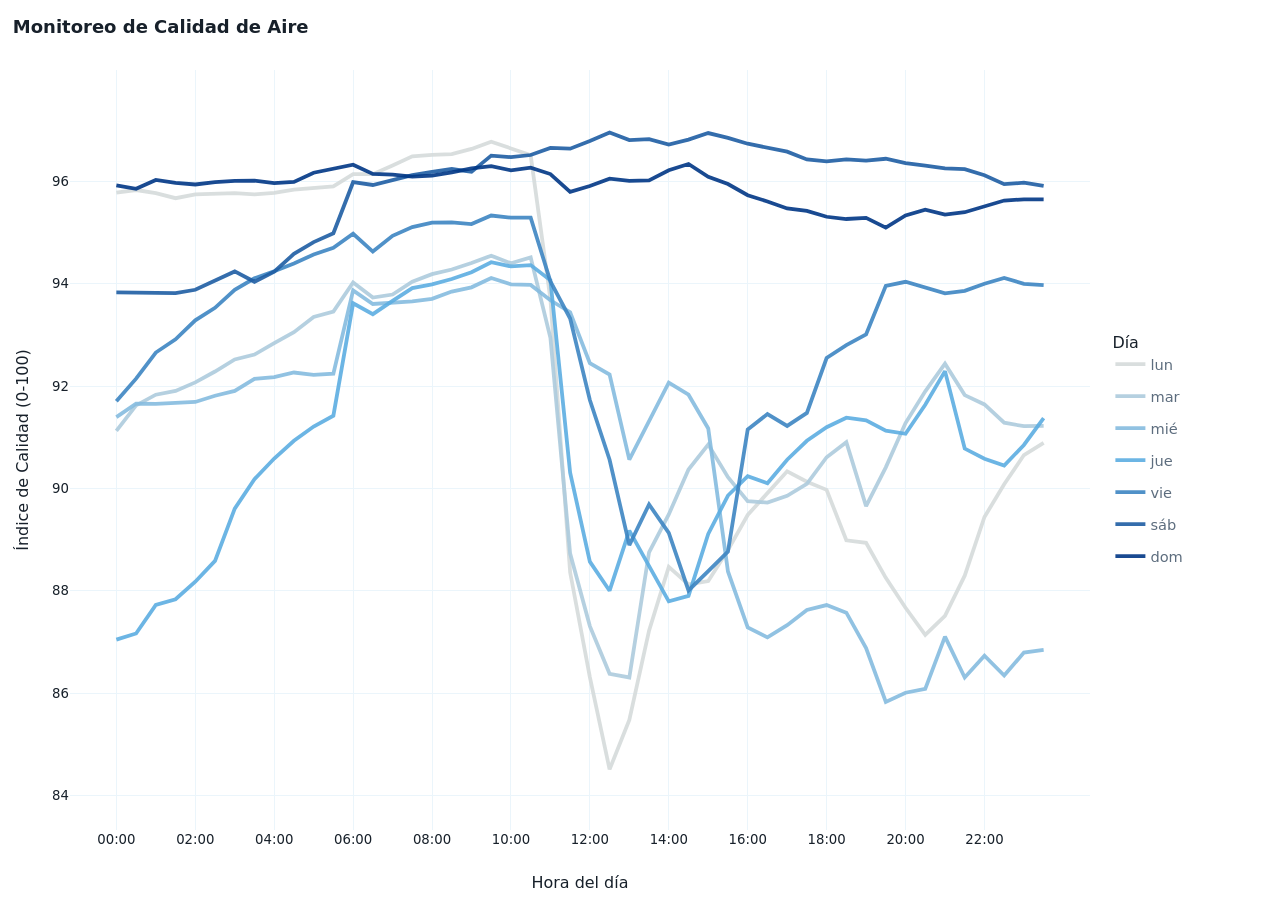
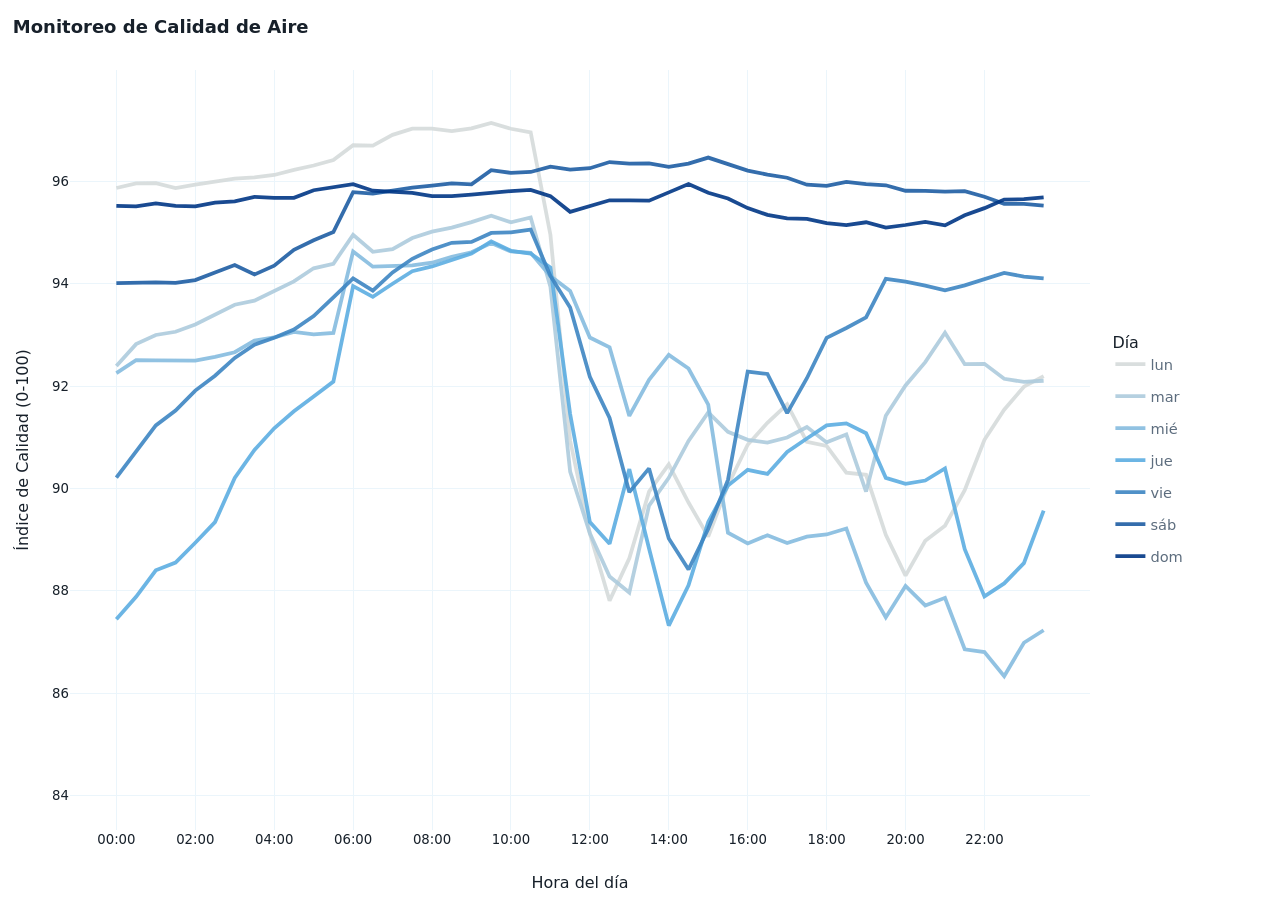
